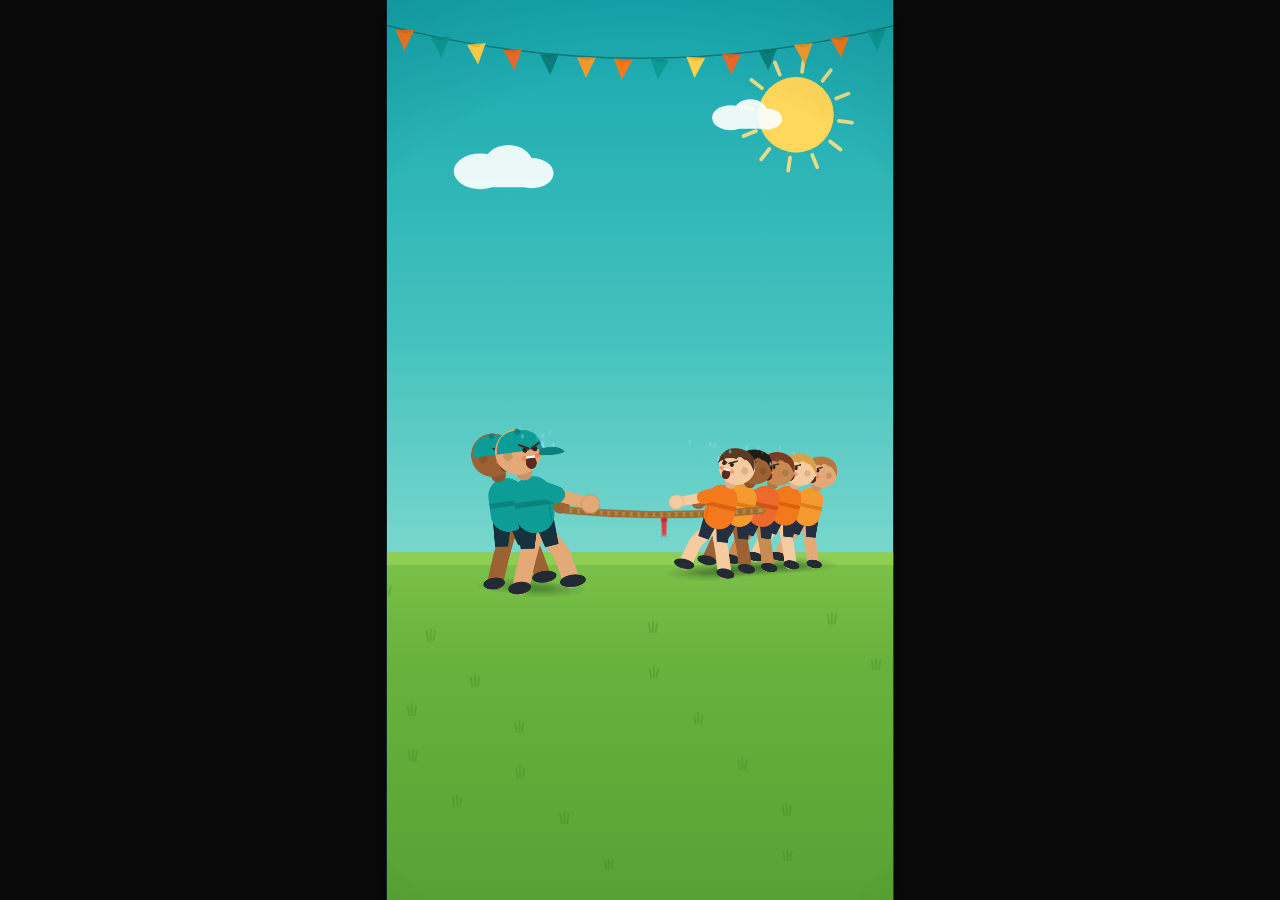
==== kh-summer-ol-intro.html @ aa165889 "animation intro" ====
<!DOCTYPE html>
<html>
<head>
  <meta charset="utf-8">
  <title>KH Summer OL — Intro (embed)</title>
  <style>
    * { margin: 0; padding: 0; box-sizing: border-box; }
    body { background: #faf9f5; display: flex; align-items: center; justify-content: center; min-height: 100vh; font-family: -apple-system, BlinkMacSystemFont, sans-serif; }
    #__bundler_loading { position: fixed; bottom: 20px; right: 20px; font: 13px/1.4 -apple-system, BlinkMacSystemFont, sans-serif; color: #666; background: #fff; padding: 8px 14px; border-radius: 8px; box-shadow: 0 1px 4px rgba(0,0,0,0.12); z-index: 10000; }
    #__bundler_thumbnail { position: fixed; inset: 0; width: 100%; height: 100%; display: flex; align-items: center; justify-content: center; background: #faf9f5; z-index: 9999; }
    #__bundler_thumbnail svg { width: 100%; height: 100%; object-fit: contain; }
    #__bundler_placeholder { color: #999; font-size: 14px; }
  </style>
  <noscript>
    <style>#__bundler_loading { display: none; }</style>
    <div style="position:fixed;bottom:12px;left:12px;font:13px/1.4 -apple-system,BlinkMacSystemFont,sans-serif;color:#999;background:rgba(255,255,255,0.9);padding:6px 12px;border-radius:6px;box-shadow:0 1px 4px rgba(0,0,0,0.08);z-index:10000;">
      This page requires JavaScript to display.
    </div>
  </noscript>
</head>
<body>
  <div id="__bundler_thumbnail">
<svg viewBox="0 0 100 100" xmlns="http://www.w3.org/2000/svg">
  <rect width="100" height="100" fill="#15A7AE"></rect>
  <line x1="30" y1="52" x2="70" y2="52" stroke="#C28A44" stroke-width="5" stroke-linecap="round"></line>
  <rect x="48" y="52" width="4" height="12" rx="1" fill="#E23B3B"></rect>
  <circle cx="34" cy="44" r="9" fill="#0E9C97"></circle>
  <circle cx="66" cy="44" r="8" fill="#F3791C"></circle>
  <text x="50" y="80" font-family="Arial, sans-serif" font-size="13" font-weight="700" fill="#FFD24A" text-anchor="middle">KH</text>
</svg>
</div>
  <div id="__bundler_loading">Unpacking...</div>

  <script>
    
document.addEventListener('DOMContentLoaded', async function() {
  const loading = document.getElementById('__bundler_loading');
  function setStatus(msg) { if (loading) loading.textContent = msg; }

  // Error sink persists across replaceWith since it's on window, not the DOM.
  window.addEventListener('error', function(e) {
    var p = document.body || document.documentElement;
    var d = document.getElementById('__bundler_err') || p.appendChild(document.createElement('div'));
    d.id = '__bundler_err';
    d.style.cssText = 'position:fixed;bottom:12px;left:12px;right:12px;font:12px/1.4 ui-monospace,monospace;background:#2a1215;color:#ff8a80;padding:10px 14px;border-radius:8px;border:1px solid #5c2b2e;z-index:99999;white-space:pre-wrap;max-height:40vh;overflow:auto';
    d.textContent = (d.textContent ? d.textContent + String.fromCharCode(10) : '') +
      '[bundle] ' + (e.message || e.type) +
      (e.filename ? ' (' + e.filename.slice(0, 60) + ':' + e.lineno + ')' : '');
  }, true);

  try {
    const manifestEl = document.querySelector('script[type="__bundler/manifest"]');
    const templateEl = document.querySelector('script[type="__bundler/template"]');
    if (!manifestEl || !templateEl) {
      setStatus('Error: missing bundle data');
      console.error('[bundler] Missing script tags — manifestEl:', !!manifestEl, 'templateEl:', !!templateEl);
      return;
    }

    const manifest = JSON.parse(manifestEl.textContent);
    let template = JSON.parse(templateEl.textContent);

    const uuids = Object.keys(manifest);
    setStatus('Unpacking ' + uuids.length + ' assets...');

    const blobUrls = {};
    await Promise.all(uuids.map(async (uuid) => {
      const entry = manifest[uuid];
      try {
        const binaryStr = atob(entry.data);
        const bytes = new Uint8Array(binaryStr.length);
        for (let i = 0; i < binaryStr.length; i++) bytes[i] = binaryStr.charCodeAt(i);

        let finalBytes = bytes;
        if (entry.compressed) {
          if (typeof DecompressionStream !== 'undefined') {
            const ds = new DecompressionStream('gzip');
            const writer = ds.writable.getWriter();
            const reader = ds.readable.getReader();
            writer.write(bytes);
            writer.close();
            const chunks = [];
            let totalLen = 0;
            while (true) {
              const { done, value } = await reader.read();
              if (done) break;
              chunks.push(value);
              totalLen += value.length;
            }
            finalBytes = new Uint8Array(totalLen);
            let offset = 0;
            for (const chunk of chunks) { finalBytes.set(chunk, offset); offset += chunk.length; }
          } else {
            console.warn('DecompressionStream not available, asset ' + uuid + ' may not render');
          }
        }

        blobUrls[uuid] = URL.createObjectURL(new Blob([finalBytes], { type: entry.mime }));
      } catch (err) {
        console.error('Failed to decode asset ' + uuid + ':', err);
        blobUrls[uuid] = URL.createObjectURL(new Blob([], { type: entry.mime }));
      }
    }));

    const extResEl = document.querySelector('script[type="__bundler/ext_resources"]');
    const extResources = extResEl ? JSON.parse(extResEl.textContent) : [];
    const resourceMap = {};
    for (const entry of extResources) {
      if (blobUrls[entry.uuid]) resourceMap[entry.id] = blobUrls[entry.uuid];
    }

    setStatus('Rendering...');
    for (const uuid of uuids) template = template.split(uuid).join(blobUrls[uuid]);

    // Strip integrity + crossorigin — blob URLs from a file:// document inherit
    // a null origin, so crossorigin forces a CORS fetch that SRI then rejects.
    // The manifest bytes are ours; SRI protects against CDN compromise, not this.
    template = template.replace(/\s+integrity="[^"]*"/gi, '').replace(/\s+crossorigin="[^"]*"/gi, '');

    const resourceScript = '<script>window.__resources = ' +
      JSON.stringify(resourceMap).split('</' + 'script>').join('<\\/' + 'script>') +
      ';</' + 'script>';
    // Inject after <head> so the DOCTYPE stays first; prepending the script
    // would push the parser into quirks mode. DOMParser always emits a <head>
    // (synthesizing one if the source HTML omitted it) but may carry
    // attributes through, so match the full opening tag. slice() rather than
    // replace() keeps us clear of $-pattern substitution in resourceScript.
    const headOpen = template.match(/<head[^>]*>/i);
    if (headOpen) {
      const i = headOpen.index + headOpen[0].length;
      template = template.slice(0, i) + resourceScript + template.slice(i);
    }

    // Parse the template and swap the root element. Scripts inserted via
    // DOMParser/replaceWith are inert per spec — re-create each with
    // createElement so they execute, awaiting onload for src scripts to
    // preserve ordering (React before ReactDOM before Babel before text/babel).
    const doc = new DOMParser().parseFromString(template, 'text/html');
    document.documentElement.replaceWith(doc.documentElement);
    const dead = Array.from(document.scripts);
    for (const old of dead) {
      const s = document.createElement('script');
      for (const a of old.attributes) s.setAttribute(a.name, a.value);
      s.textContent = old.textContent;
      // text/babel scripts with a src: fetch and inline. transformScriptTags
      // does XHR against the src, but blob:null/ from a file:// origin is
      // silently dropped. Inlining makes it a plain inline babel script,
      // which transformScriptTags handles unconditionally.
      if ((s.type === 'text/babel' || s.type === 'text/jsx') && s.src) {
        const r = await fetch(s.src);
        s.textContent = await r.text();
        s.removeAttribute('src');
      }
      const p = s.src ? new Promise(function(r) { s.onload = s.onerror = r; }) : null;
      old.replaceWith(s);
      if (p) await p;
    }
    // Babel standalone auto-transforms type=text/babel on DOMContentLoaded,
    // which fired before we swapped the document. Trigger manually if present.
    if (window.Babel && typeof window.Babel.transformScriptTags === 'function') {
      window.Babel.transformScriptTags();
    }
  } catch (err) {
    setStatus('Error unpacking: ' + err.message);
    console.error('Bundle unpack error:', err);
  }
});

  </script>

  <script type="__bundler/manifest">
{"232b02ea-b959-4d7f-add5-c71897285194":{"mime":"text/javascript","compressed":true,"data":"H4sIAAAAAAAAE+y9eXvbRpYv/L8/RcW3Y5I2BcXO9CxSKxlFlrs18XYlOZm+bl+pSBRJRCDARoGS2Ym/+33OUisKlOw4PT3vO36e7ohAodZTp06d5Xd2Hz68Jx6Kfy+Lqaq0EqdKTlt40sAfWa6uVVmvlqpqs5/[base64]/gLfR5VlQqH4hvTV1D/n4k9lydVIyqNL3ASulFJpe5+JZ/DN8OuIrBO6+HUBv3WxwI/uOXX4RW5cwW4wIZLqI4ED9/GI32730YwoSMhTcBtpM/i8FaK6Hbppi2g/1794S4lg1RwQ+q0VD6QAwe/2v2dfaY3u/[base64]/er0/PB5/2cwx7KMv3p2evjH7c3NGjlPtXd2fnpydH7x4tXT4/6PaSkvlnWuOv09ffXs5Pnx6ZYeNzUsVpP48oeTp7d8eQ0rGn959Orl+fF/bhnstK5a9b4z1mevTn88PH16cXr8bMtE1c2NbPKLRs06c/Xm7DWwii0TtdYrYDK9Xz4/OdvSb/P5RVnoTu9fHL941f/pUi3r+Ivnh//nz/1flPJvm/iLV8+enR2dHh+/7P+sns30tFGqct++OPzzd8cXJ+fHp4fnr04vzv784rtXz93HRasa2daNKf7s8M1/JkoP/v3fTckBFLWcZa7aE37xrBou5Wai8PekVMRlhShmInyBfLFal8jPDJsNCnzh8WJTjRCNatdNhV/u46MP9/A/0G/3fVs34qBn2A8ehA29TRZ7B/0Ky6Wm5d3+PTu+ziiwFwH774wjKBwMKBooPt2Fc1uIh+J7pVZatI2cXtHZp8R03TSqgkNRr2Q7Xagmw7K7Pnc/okJPbRk4L7A5rhoq//eialVTydI+gJGJn6mGermqK1W1H/jtLv6XW9/D/kJ39+/a3wl0ZKDhdJgV83UjkaT0eroQUotFfSPKupoLWYn1Kpetogr1ol6XuaD9mItZ3cASFK2olMrhEOof/HfQ4BG2ZkffNrLSBbQcjSD++HDa/u+1Wiv7ZTDwMU3lrnjDJ1KjVk2dr6dKTNRCXhd1A8O/xDGr/A0OSF+CUFOquZxuQNJQGVGUxo4W1fw5vtoTM1lqRU3kRX4GNaxLRW+pKi7zUfNf31SGVKjsefwSRDb8wiy9uFnUZgXqm0rIauNeQlnZCtnwSnFV5UZMFBz4IAW0zXraqrx/jV5hu78pbdomn6rJes7tPmvkEtf2g+GF/PHx+7aRZ62cXpkiZmNaLqhVXGqo4U+z583O760RSxsewDuePkr3M+u2KA5cf8LWXft36wH1ASYL6BlLiWK5IpmI9mhRAW9WuZhsAopqFIj1QFT3tvV+rsxqU+1mSm/5Bgsf5rmq8vUyGK8bKiyc5koHAxzBYZ4DD1EwZtHWKzHDMd8s4FIBL2hkQOtEp9eyLGBP5fe4UmDx6ZkbeXNLzT466JlkO7nQp6cKdn2rSGZWbkLNDO7olZoWs2IaTf29e95A4ZU4uOMs7/ujgS+TfYcXwxGcgIOBI4fw5PKp1R1Qu2Lnc/4zG1VVcAKfTeuVOnx9AqsOfA4X9vj9SjUFTk0pjhoF83l8DUv5J1nlpRKHr0+yoJojOV0ovh7YqoIS5/Y4OG/kFKjBb/FlLa4q4HuT9VyPxWRtTp2VamZ1s5QVXEGVbotqHg6AePWfCqDecBD4Wot1pVv460Je10UOd+dnsizhFiRmSrbrBi/Az4qJami2dbuezTJxUrVAMnjmUFNED2JaN0os1XKiGryaLeG3krooNyIHYhGazhHoK9ZYaL1WGpp5evyDmKyLMtdZOAykstTMnOMBc7Mopgvq5FCPTAOKqVrc1M1VFnDgM7zwnTBn15bvp0WWvZ7n48433km/1/ei+xWePXvdR/bk8DoX9TzrPVDSL/ZvqakrdKQe+7tvshFTWZpruNKw+O2izjW8keI7OVGlWJXreVFl+AV9dlKJ16evnoohyFGVWMnplZwrLW6KdlGvWyGnU6WxUiIrcwrrEV/x24XawJkvSjVrQXCzD4pKt0rmuOKWV9/IphriXmnj49GxIxDqhkAkFyVuF9nM17BndVaqat4uxvAEqAXUD4dNIzdDLPmNeCy+pY92xGOxJ74ajcXFldqIA/F4n/76A76nH48e+UxQYK1vsdSOePzObxifvtu3ZS1PFGLVFFX7o2yqopoPBzC+wVjQCKmfo+hcvUf/s1OimqZuPm5Ontx9Up54s/IkmpYnbl6e8MQ84Z+9U/MkPTdP7jI5ONK7zI4/PUEVJSgoowqMrMiaqelCVnNUMIEyqqznxXQsNvVaLFGHeSOrFsgZVFHmO7pfoIBal+rHol3gkflUXWc3NzfZTxro+kaVZRYszlZB8iO4xL5XnxFe7igGDUfBuU5f4/15MAqJZylbOOAHX+qBWymmGPgPaGamsh2+xTrejQJ5RemyqNqdvNBwCuxU6j2o1ypFauMdwxR2tZypHVBJVfOdaa2aaSyyQEswv8+oQ9z0Uq48bWXRqqXfeRY7zrBaems7N8LT50g2arYu98TpS+/WkSu4IWpRV0QKq0bNivemN2FPsnWlF8WsHQ6Y0vbEQDzieaNGflTI/CropCyh/roatAL1qatGyRx5aCZXq3IzYg013n2mEsoULTcMvLpR8kqLk+N/2xOLtl3pvd3dedEu1pNsWi93Z6xi38XZ3aVzeffx1//8+CtXx12XpKp36CYK/d4p6/mchRP494wnHfR5bQ0XKup/BkfJkPfDW9x078Zmf4yjuRtFNxdY57zIYSLPWtkquqE+q5s31bJeV63K7XWNL1zxAfGyrlfD1XpSFtMTkIuqqRrj6aaal57U7e/DC3u7RAVQ+HHmvfQ3m726vqQ9G1Ty4IEY+g8y0K+UcoNlf/klKJxV2C0Qm+mcLqV2+wyauiGy+h7PorDdR+J+dl888gYY7Ok7TuVb18K77u7pyPJ06Nw/[base64]/QSfwVBz+hLAuEZdgn1JFRMeUqTo4WaXmlxs1AtqPzqBtcSuSEOUxetr90ptF1jq2VZyUYujZoF5vhDtLlQbVSYHzfKnrBwEXL1MBf/eVLXpZLVB3HerBUQOLc4ptuEqKGnN4VWXheausXrsX0yK5wiaJeVZi+onj1PLxB2tKOCtfc/IT6M78Vz96xupkq7lcjYosnarwp5uyiq6/pK5TDFFVB/ofmKCARoqpqqppVF1W5oS90olI8fPqzq9uFDoEkpnr56QbpISQyZPzU1/BnkF7mxc4s7FtcRGwbxBpql+nW9BLpXK7C4gSKhZdWf7Y9Z8YHmfbGQmgQnUOqsW3GpUdCADXgjiQPgHsnjjuGc3BRliWVoNsQlTZLdFESll5ZFYHkqa+q5tH36sShL/gCty+7N04IVp5dxLz6WSmmaaCUbRdfTDsl/awjpA44d7+JHOAlCzlrVhBuHiKS7cb4lceiDx2MEnBZWGytLuII7qmUWRd03OoykCpQoX1XIIpBcrTK4ZwuM7UhS56noP3wHM1f9YNS7Z07VqpS4a8rSDBAJLBOH5Y3caBSXkG7rxicyUFCskRKpuE/3vE4taHjCs0FqUSzhu0mpuoSpGkWnl5ivZSOrVvHCB3UgLcJGXi5VDg4M5cas5VjwFUE85HswLFTYAyIEXkMcGF27cbcyn4FZqMscFIvrTj9/E9Il49kHpNBStQpnWbxU79tofv970jqTGY5qK7H7w/902m+85rYQ/5kCPxih1xOt2oj6kU3imaHeF7rV9lpwAXeUoprTChXaVGaGz5+yvR3qX6oGr7cgMbRqvgnENHktixK1gG2NR4CpjwWjAlQ7qKUryPC2BprOxPmrp6/2QKNaayWCLoHYZS865hLzUOTrhiheYYf+vmS9kk1byNKjan7Cp1lbw47GfuUkCf5dqP7lb0DqZ8wit5G5Px2fTuWGGQ/8+5w1mLF0fiBe4Rpk9Nu+VstVu6FX7k5HbfIHs0apv6mhV3C0H4vE36GzEAryC1WuQHMNwjDMG04+kT1S5cy/qfjisZ0mK30MgfY1Xl/B9WTMC9mYSUF+jmXg4gj/3XfP+SO8tOFfqAs4CZpH6YmIQDRqpscoBcO5wrMmRV7MZooMqzRJJfQgu+cagg/FgT+RTutQwPIWf1N8oZnJddmaUaBMhY5xSpairhQ4ZejYRGc0XZ6FzrZsKjqwVf7yS/KGYdXNdmo9vUGhQ0ustaXa1d3GH2PpwMoD9CmX+khpwJm1P5ck8LnlgNt7aHX6vkQOHW3WldCbarpo6qpe63Iz5g6yBh7aVWANW6OyaqIE+x6Itp7jdTATOKFTWZnjBS479YoUXFSbZYt0ceEZUu/VdN2aW49hd9BL00lUDEyp7Xv2zgFnce4PnFwJPSZpT7rcr21sLw0TxfcQYe45q7oA9lxRhdCX2RrNZUM4D4MZGmXipFOPVRSsV3hmWppz29tqulHBCt0JOcoIDmmwuODCapzRiXJ7nuqbNfWSNtxDe/qjTsSOHpbMGyCSVKOmqrhWr5E9wVafqFndBL4w0TVrjLcmJEH0zgx6DK8MS7O3NtDtTJQhH+BY7FUJnfVWKzyGf3GH523nce0NsuWNxP+Ml0x1l1Pc+Bm40/wjznJt6NI/x31dQqxpgAMlzesslftOCOlT2HeDYzexYLa+SPsdd8sEjsTRa/SfcGd8u2jqG1z8Y9Ty2aN9mGXZaE+08ooUG3wW1TOenGvZFGSObmujfwJlFGnYnIoWBUhiatvryZww0TlvskjCYbflPmEmkk/Co+Uz6Wo+WVPD3fh8Wppfr6PxtYy/Uj/zSdqZhx+5PZncWDMJJ8WdNmjPDvXUFcEmjbdliiA9TQrTpEeFHT1ISIhP1apRoPfOQcTX5mCAv62zOt4AQdeOkm4xNQ4b8EsRk9dFNeWpB1ESqZjc2eFWx00ArSxB1hw0Cld3XrNf/bK+preivoYwC2LlVB/4GTaVmFhRG3xIWAV/o5yKfa7aFkM0YBtI2OjoZjnQLAI5Jz4n6qPlx84ADvrAciVPQ/t2YH8Mxp4JYCmvlNBweMPmATUxnMogME6bAuUSjUTHF1TRqL+ulUZpl40AAZmSch7qWjUoCoE/DASNlGB+ywbvxlYf7OsT3oYX/jHYdCjigs5rDGYBBgmWPyvv0BjEUCtFfbmzYe/rJ1//8ygbvCNGuX/Pm0pYC0NSRV2xbTKgaBIzyXRRVLPaHQN88aJaXrNhZJjYLWPhV+JMR3PV7iW97MxFcjj4UuOZAtvWLTw6kpSyqMR/yGt5hmsXEnkmvtQD6u/br97xH4/fOWuLcFp6G3bjOxjwf0f7waRZH4lZhXfxoorI0Q0BLWvBu2wh9aubyk4U1THyR923IFx2HLX2lh6/u9XFwa7J0/VyuYGJDq9Z+NitlzhI8byADx3V1bWqClVNA+9dEKLM/VEvZFnWN0L9dS3Lot2IKRiLcA710Ru7ub1uvl436r//[base64]//[base64]/WzzD9oUdSUZZH7Mx2DvSRXom22XiiAjg/0LDMp/yVk2K6XgjQ+Slo6cRQJTzgnDNJvyjR267zkjyZ4U2U3MbXK4HKx8lGzGqQBwoKuXJbAi+x6BQ4xqIDuM3KdqBNfQu5WqkK5HqoVq/BxUflvl6g4RhhWlrnTDyUoBAG4WAsrtTGBlHBFVu2bVNM1qAEODo7s449Y08kGAvVTrMRcjK8YFOtbVPgRcvUho6IYLtCt0/zPe18n6OOw3HfoCYV2EHGNZkKgc8taw0+9ssl71DtaUhJt4fMz1UHeoRLovhLa/ayc+gzY5423q2X8Xa9zMR34Jhdbcz8YssgLUlTHXGmV7NLNLO7jfa6KZZ4NLy7NPpp/[base64]/iyQ43QS9wBoJWjLhRMukU1H7NcD6OYwCqTHxierXM0caJTp6lVfIc9jqnXbYYx1NQoo1ubKFABURV4JF+Ket2u1q2pzxh2b8jTDY+EIRHk2B1Fr+HQfooqP9rTbPwgnYmzX/E64H5ZGE0a1gk9hNJ7yEmEbBvDPopqtW55YojXQBOWG1a8l6VWemx843BAPBLaEW4InmGAwC/cJp4q3daNHxJ5g5MFn7nJNAwzXslf5WXtnROOp+3HsQZIC9+rzbYjwr8i9519/ulErqSDc9omZLyBGIqCFLIVnAh107IQIr7UGepHSDVJy7Jc6xZNH7i78sQWMv9Zmw0E8wqum5F45KsQzLHZexQTfYJIOmxrNDmzzVzTlmqbeg1q7EVdtxTBukQ70OiWQ3iu2h8bWGRUqQzrdauac7xnFVVl/rzBEoF5njynnZfxgbCf+t7HXuS597Tj3hh84d13UEHCXeVmbLdiJ2f3wspgLH0Z6cWviAIPxLf+2MC9eQgOw0HJR+L+6L7Y8wvuG9kNQpZBUgPbHcn8RP+NghAFwKvYhdhG3033WVMvKTYuXocj0i/gOuCtNrx0tYkxD/ibge3Ry7pV5qCE3Wj6YcKlDDOcq0o1yLMh1oA0r3BM9XZ3OPKipDo9j76AZQjGYGxK4iC2AO3uij/hkVLX7VigqqUCrWXdiJ9gqxUVBrnS8EOq6eAr+OyArwP4GWCu4IWgWkOQ4SDBEk7JeJkTH1DvV+SSwOdmsWWYI/YON07ScPSXG+dMzmcn48vMOJQXFarW5uT2Z2yB40nbis+QoozW3widiUo2QEwsXX3wtb4pUPD3F1jgqZQCktmLmdzgmUGRsQzQ+9aDrul++Zpwa5Lf+RAyiS8Nfkzq2xi+pvv5GWLXvADommQFPqZL4msD6LL1W4vq0l/Bc0B04Uq2LWUHkcRfsux3v6MP/G3gdcgHxnFdMWEoRhvqqCLoasTHjNsBbJDsqK40iNID7+ALV9BB+cQNGxSfO7dsPsgugj68NmhA6T7E4D57yXb8E5OUkjiv5LE0FoNnhP5zSuA/qXYsDE88TjxF+ahL7WsPfoD+wfq7j77o8Neg77agP38f7vVMZh9Tz2jjw/nzAgCD0kO0uEH+EMNewYABQChQzEary8svN2Utc3EQls8u+EX3C3BF6xaHp8H0xcqQu80CVDPkpkejsHGrF3kfL0Li4HJrkFyPW7S2M1mWIBSu54vUMZJC52HVmWc9co6SziYdlnBQJMdnx6c/HD+Frfr6zCq3r9RmDzU+Y2525v+8uAAkuOgJQuDRM2OYxpBSgJKQJTT8vdqwyepsgXc5792pmoXvOOLpcFKvWX4+VTPteXamC1jHv1AmXkj9A8gcoNYnxJ/UfSOcIxuGCOH64Ic9GwQ3Dxgd26ntfM9V69XwVJHpuG6iaqCcR7PQNtf04AHXaVwaeVZCwksp7zzDZIJiqH2wSCFDCcya6an6Xm0+daqu1OZzTBVW8182VXCJvGWq6MX3agOj4Nb/iF0y9snEDcnEYyLhHhqHTgrNTJm7fw7G/kX/fgrH3V/ON5WZfywyf6n3xOWV2lxaj37UWWTivNmwdwdDMhg/nUZpMOeiuFxU4tLO1iXj2dCkQtwma35BN+ZVhG64cM5hFXQhh2sXe6xPF0WZO5UGxdLzhQcUWtAR1OM6ayxWRN0eGmMS3uF+0lndzHfLorra5enZwXUaDcKV6qUTnrPk8kVUGIRfpp0hmEaQzp3nA/o9JFswDiMWsmxSOoZr/BFSFHqqZr+eQk/V7KMpNOLqvRQalbuNQhs1+x8K/UgKPVWzT6dQOLRupdBTNfsECoV6Tmb2AD+SVVW336nDdVujGwmo7racQ3xP8o43/+ILZ0QHUCczjrwPHpjvSKDZWpp87V+CHgNOheDD+KiLI/t7hc7+1tgHItxZaZHnbdDcu3CT8bZx4vj9L/V9vPPJomLatiYtfMm6jzPSm5JHjvODsQ7sjQI/v5y8UtnpfSl/[base64]/VWbdgRGQy7h/op5cGDWGmBWqzIWcA5G220CSsVlXeTFDz2ZgznOCh6CRMuxayjf44Qe8oHYeIu/rPL1Sm/[base64]/L07riRQTeO3pVgk0QrQFX8dQ3srMgBQWi2IZ4pO/uDKzLbcC+BWT52jX3HRnU/vBdpaqJwrWsSkFRQN9S8h/9vakJdw5UTb1HZ0DhhAke+xzFErvVTNa2bPLKJNkqvAO4dDNkzw/xtUJzyuAAoLWqC3LP7s+O/x+4WjMkJizUryc/JAT1hpGBxrXDjrCiEgS2ixhVRvSeCEODGT2GkcOi4LYi7j2JUcUA3i9r6LWbR6nJ8F+/C3Pil/ajk1Qu5EjXFMxsUPOM/hie1q4l8RyDEEEzcXuIFoarroqkrwnbjD8y8XVC/UcXCxn90mmcvhmoe0LhmZzryCSVcSnDphChv8qeFj12f2sRMV3W1o9BZA30ThsQJjavUmN0OSNp2NRXVtFznCiIQm40/ImgUQhdb9tsfMR8k3EzCZoVjyatqXtVwFBZtZs7stKgcztEYLwoE5DrwvdpDydiDVsZ5tiPtvLppitZJ0+45Xkcc/rJwsGR4vgCTZbYI5ADQmrjsbsfebVhjMUBJ9zOPJXrBg4GGwrGc39SGCDULMpSp46b2zkE+LZ1viMn8oDzaQIfzJEly5KJqyNZ/o8QC3DALPmB5QMTo7zxnOPd/n1nDpty8+SheQRS8f0GIwuOZhums2d9eKm3nZB0al+mGKDFSLskRWNQTSM3hyB6u8+JaVc5K/DBwD/bF8LyeanqwI1dFtmiX5f8iKvHOniicIBCM+Ag2mke80jeq8o9bmBM0s9DZo1UDtx/0ccWthd7wU4vbbD5xCml6RnCgzlrAvuWdZ7h7Ow9pJweI1QgPTajynVBMVtTGmu/QuXMmDryriXczieNt7npLT91REh3y9Mt+h/xWe/yFnII2aMv+SXOMfkiuaAeDjmc41AAc+Apf8S1litgLC5ma7Gq4t/zktkqwGBPSkv3FPRkKyInEVfREgu1BpEQCgRkAxhsZsgRuGGpJxB009ebrEag+vghtQXFEki0bKhiwZ2/Ny3d2Otyj3jsrgmfyVjNizZLc/8B9FwIBOfbdRJUDPgzeFkCCn6kGoPXqyjnbAteo1A34apRlTeFg/tQZaHhU0nDLzxG/NgFpK3bEE3+TReUPDsRjNxXYSmbKwCzwn+xmIRTAyyXq+cavxfYLgzFMyEf0iWPtNuKsEAfiq31RiD9Ew9oXRYil62p/W4Q4uoV4JByOrt0mITH1HiTxIeHa2cYP0rNG8S2ORk6Vrstrhz1CN/PQV8JEr2dc6LV/XbIBjfaNNcV7z/Z7N1a6Tmq8Q//+5r9tq/gV32HDdF2igNX98gtw8VgHGXry9bseiW9vdzYavKkwVH0g9tiYH0wBMOJgoB9nF0vycKg3GpX4SGvG3ax9vuBxy028V1trbuddh9eyrtRhlTNkGBx5dZkfG/mwUjffu7mDVavUjdMQBF1z32XUS/p4LLwX2Gfv9wX1P3hitAreM9YweI98AdC4HNiedYCTjkrk1VtFOg514l/SaJ4BbgEOP4BR+RQhD1reIuPBazOBVirvk/KA5KxSxcsS5T9L7OwY7+I+K978tgn5AlQJht9ap2MZ6mIJBQHU3GA7Ujmi3ZoeIFZvGD7YEU1fNcUcIAv43IPTclqvipRcylGZP38Yi0jyv7uMS7KW+dzKWU6sVY42KaULiFmEh831I9wAwROZtD/2ZeZaYnlN+bRNNZLUlajTXwOMaajYk5PAXVrZzBWjVNngFaccNEIHOK7ynGqvqXoiJ+QUSu4IrDekVEte0ADc1022o64kr8KNSUuI02A0oHZQY+g/GCRhYiEA5Fo1Deb0cPXWnMBIBXv781wVYKpBIQpKL9DZl+yPPHMK6JVsPP1a6nZh3piO9vLUjiDyj3B36BXZeS0UwWuYlzpAn0/KGh7TyYwc4//ukWdELM30ftOZx3+Ma4OjxT7ZiVOWukF+0S9ZiX4x0S/08QKYldx/vqWi/kuP7wn4Pxeg/34XoNvvKP3ypAoktjtZeDrS1Q+qKWZkWrFQBs6yGRg2P0p2KjRqqH3pyeElGXMmaxxuAVG/pGKXvf3yUJRCCa0gfm6FXIpl70bJgAGS4RciyDJ+bLyk3SPrE4+fdA1Zgf/s2fHrQ8yvCcw/Gxjn1bM33wVv9gaBMvNYT+WKJF8IJcLDQ9cM7gUeBCYEBy1tOP8FYUfdS9iQ0bjMoonCmi1KnJl5UxDNalQEPkrBpdBr/26GRkN8eqrm6r04ELtvD/be7c73o9fN87q+Wq88y+LgYLAnBgdfDYzWebCHD54MaAfENeR06ooD7B2bqoZe42MfQwh8qzshKkFX3mIZ3psfwovJ4HdwWAftdvYQAQyfg42HskQaFBBy3kIDNTqeSM7dALwXcr2Ihbx2xmln/Wc/iDgzgu/K8ULiwRykeYO4ZA5XABnmOFyNv+w+gsXoruKb8LMhxT6Em0S9b+1E9zczFoPfPdgddLnMHzF4DP1DkIpbBlgGcGcyGqNm0l5F2AFOAgZVj1eFKXpo/6KwWrTOsAcSIEqjL48jY1sFmds/gGCt3osT/H+DNk2oI7PgcwukwCPv2TzekvkBb8yCYHrtVQxb9rALntaEmwd8BeVLmCOKRy44/YQD3ZuURZWXm8CfQlWAL+YOazL+EsL1pKynV2JVY5IfMFGRT9XxGWG5BdouSB3v3Up9fmie+wzRu551JX/KZVgW06I19B1m7UwL0l6do86ZGezhIUrT3fIo/gDgjGkavV6aJQp/nNuT1p49LbVq7wVnLb61CB7Dr/854V+4lKuTqq1DOWJMe31s2MZrTM40xqvuWf1MNl0ITQ9RxPgcWgEn1ETiilhBdWC0afScz85BMP+HLl+BnAB6Hoh4KwhGpvhFjUtmrlWeKJJMR03QiUcG59CyoI4gZ7Uc3jUw/tZLIRMKwumIQQ4XMv6Xe9FjDtb0w4e2tEj/MF1VHI9kKN6vyfTIDC8ZFCfCiCZfINjrK5SMX7xj7+2W6ESDhp+GIvAFnUuxEG3SjUOk2pEpwRUM6ZuRwTJDsEQUGRGBBt6NGbcaLwlwnEmGVUT4AgqGJodOPgsdhRpXFawVzeq6RaUKUS2tq/A2hZgD2sOef//FVxTnYPcZbQpQQjs561HEji+481+NxJ77Mswoy6hW3tR04k94qx+5XgwGkSLb9rDDJOFft4L06WxqwejE3UFSzRBwJa/XMWMyjY3FYODLTNNkkMvUa8tLoWdvXj7lJIZIMxkI5H0TGof9saPUZTG7JLxYPIPIWYcwWTR6/XLQG5ybBoJdzlRclYGVEMdnzwFfu1mDr4+u0WcI9KbW/5dj6ICGwensJour8qCY4C9wDaobzukFEsyVZkdJikMWea00nMYo90nvQHRT5M0JnqiQqu0L3rGYmc2+gTM4Kj2KmVHvARt/eKfoQhFzh64BIqA2A3gwqRmHnF8TrBHAxV+pjeZtvmFfmzGF8UtfuUKa02vVaHVYllapYVBn8xrv6gZbCLGEqUh3g9FhLB6J4WdfwF+3dOLbO3bIKgGNm7JG8YY1PJLZZTh7vxp+xZ/DmCWhBNYZDrInsYfZOh9Z9pzWiyJbylZrvQh4Qp/k97gjlWD17p5YcVC359yynrSNUkeImovaHNCO4S//XJnV6yo3EqGFZKdvPQW7qZ+J6ZYjxztXxKPg1u+JTeaQsXYjt5W36aFYmZZWRHlH/NvCUxqa7iN8ZzCS+HTkw7Hwli2YyUcHCRG4V/7ltjzxN/LyCoVAHHJLCFnPKop0ObG/3UwFhzWLz/[base64]/Uwbg+G+Jb1tFTfO2C/Ax+XF8WMn4Hw2Y8IHrgeZj/VRTUENHQ8tj7AsRU2M0JUJ84Oy4GcS8V6F4LxQNTVslQkQ3uHypiUtGazcahovLVS3iM+tXiguawMw71m9zlpHhtUH3HoG8Z4zgq641+GloYgkcHHKPbxp6llKVdeNQFK2lKuTAZmuxtI4RUlqYHTTckpJ6koleSZS2ZaePjBjdhybJgjo/JTceSOYfzDh9CBdvQB7zmETChXLhCwo2A0yDWMEYP99AYV6/+MTYNxnLk7Jo9c3aCjODZZzzhqWDtUXV+hZMbl6ZPgtUvJ43mUeMqW6MJlLm2hncyJMBy4fCDevnNS0tSKR/ioR7tFn9KlMbo4otgW9wHeWxMvAaozRWB7lkVGqndqpusPRIkP0nqBW3YB1fCbbAUcyq8kWUNLRjd9nhxkMiMcNt+hnMD5K1jXHiKLg++rR4/2STcNtx7jgFVtMAQytWhVl0+RyKYIZHM9X/wX8ywIvzDsJsG3ZnVzLKcL2Ob/aHzL9azDrPjdUYJnha8SLMcUSFCEa3Ec1WNI5O6k5FWWQar0DSegsSbyUT+lkeLlQ6cTHebwrATTGaZ6N7NsQjTvSGOom6DKbCd8251cwQcN59Br1A5JzuHm/JUk2tZWQRrv85gbR4a625YjzaC92/MHhOmiMyGY2VNOiYVZ6IpGG9kMrWxpwQe1PNfOwYCUwybBm0kaC8ZQWxXFW5rKPstkQiPRZjcX+xD/nnSGhXbTJTXAz+mkVRcyUd5jay26UgJ1wIVQGuDPsU1fyTFgtgGOxPZTA5pgeDnR6AUpJCAls9dbW0zXJd55ADQe7Had4yDiNzZJcsB0/HWydcWHj38HpCOIlhtVdrBgl36JS8vAzPpRdVH1ERVDPdijDh3jlTdSEydUIp00cKSlsxdqTkfMoJwoo6O5y61i4BfLnDvK6JYQoULrH0V5MTMasrfXDxEkPXkHnAGwau4cdI3qchIkphSXU1nCWrfqiLKhfVe0+tJU5VArUAGBw0LvTWL0ZNJda/WtJ9AZ+EUzc3H0tQ/e6MU/H8IdDIJVZYMqMchYyZgdy3XZFqsSjy6zk0zuVYq8Bc+wed0Uf/Pib9G0bYsB5101xRKR1oGwgDHgU40TJRsybXvr6KqiGH72sr2pk/2AHJqAfb3HC/0So6jBNREbtVyeanwmJ4DXPrSNj/b5O4DrDz7i54en535xL4z6zDz0OkORze1CFW5JOKEmbEUF27ZVhEth46IveFA/[base64]/82MBH5CvZ+a0l53t3701MXCvKrMx5E7gO+E4KicziY6HVdN/R6EA8rDW4f+8IYKWYKb1Y2rDz4AyFRKqSjbYlJAoi/[base64]/pATx1o2/WaI63ft7co1B1SZPB9oFAfez90uAwXffOa4EgXycrvJZqJTqOPIINoOEFFdx6T/1HfuIJCMLjelm4d4JPPNsInnzTEJ3ca45N4kE9uH2Vw3v6KMXr13HmE3je94/PKwOj6mkmNzYkAn4FJpY/SO7Gq3lP4UxmW+ePvxLC85j6JYZnvb10wL57219BiJxlIp6EOKSZzi/QSRFLW6bPDnvFBfOm1cSkwE2o4PSinVLVQsxmcw7hm9//s4D21QrSnvGD3j9qoR0yK+3Zh6wzjsQdf6kF2P45X3kq4feJcbMmNfYPivxhS51aRZVlQuigvys0kvoIxs5uNS6AoQhQcmxYhntMDEVJfFNUes9FTvrEE3q79xZ6kvGJDagwCP95UAPxeyLL4mwKz8s5j46v/mtM8s06eENwwwgzKPXbPfiIVxgEHS1kSBpz6E1t5Y8HlPT0KPwLQKNmuNZpKgx5FkVFkh7dfOfuLKdEuVIUOcQdYeMjwSRAtVrB2kmPE3rfkqBfDiy2L+YJTsglVIMSdW/aBtmSBYjj4eCJsLsA93ij2Ly08TQBm0QXutw4mGqPZQLMACI/Um7ZYAoaakYltzIWkjH+uSkpgZZzSaFLqBlPSsV4Pw3MZldaVMd11w3R1qgqTEc6K95zgiStvYMXXNgmZdDfy6QaywVgkKDPxGfwx9IJbMP/oqyCuadvqG6r75RfxEcRhFvAO6yycddHQciLhgnnrGrfEny5mjZX+gBPuD76qG8/Vf7BJsZs5OSn0NpgUepQuZicFR5qYjdAx6qPGRsnjwEsddt4AYlC6+wzRNCt+fyMLQrXkG7QhWb9KUljCmkIy3paxq03Ge1b/o1sF7Fb7JaIKWH7ZmTp+5c0br2iiiJ0z072k+0XfdBkiDfmmT5Mp/slFQ0IMP+qPPWbpELj9HkTSsEKbmAcMBdP95ptKLospGDRQ8qubdjhCQyW7exkcXFaD53viS/2X6i/Vn+t1g6mUjdBR1vUVZqTaE3+pBH4MWJwQJQEsrFiS8g+goyhT93SKEVyUGUw2hikuYWVzBROvqikiAbpBDTABrngR5HGBIQ6HI3HwjRnGfRjGINv1yg1GI+g2uuEYMTbswhq1luVGTBrE6zP6a0p3XDftt4NxsGTbEIQi7PnhgHWBAyDWoJL/WbXtq3b/7pNuTJlecYM5kIwVImkiKbZ00xdif+HADtD3bLIgT2P5I5pSWHVMmnm0ghhVPi+lVWQTn9gLeapV5lLhPZQVqGtOsQp9Oqfgrz4Nsc2NZCvkPu+ZztsX0PpeLB6aJgNhmJj8qqnzNU4OZwi9QZJCJ3y+gvDNI0SM7YJOeNy6qVcwIh1dBm5TPZqZ8FWPfhvhLbGbB8C/8d3tDpkagbjl8lipm6c9uBnCv9CDRRLpjQB6Ttru9R12JOLkiEu/J5fwgu/wUIOHQUx7ORPHJD2TL8OGNq9LyOrKk7uh5vtTPnag9cZSzdk/[base64]/OhisulWtaXRAl2oV0uBkjA4MYAZZFaR+QnjV/hQ68QvvedpUM/d/[base64]/k4IfY7n5CvOtWOPmsHU64oAJboEV33ZSbj0nTf7RsJfBCRmfjx1dPn/M4Xn7JowY8357JxDdoUDdXFQL1RQticE8Woplx+se+DxKyC4QqoCMAjM8B5dyg8QPrjfAB/CszMIvv1tzzHtVTMmHS1Z1tVnWa+2RY1t7HaPY+qgHJn6eroXcgx3dglMF5e2mu089L6a0Lc3gyCUJMxPoqHOY6CTujZcGXK/nc0x0IA1eDd1Aw1oEx896zNygqSIA68E34ucsy8JD0miLryBRPQTz4Yr57pKcGsibWpNqQSNOHppU0MX0Sm4y/[base64]/iBOCpIn6K723vbRpv1/xzNZfTzZ/IRy3x7atnz86OTo+PX0bfnU3rlTp8fSLcoyM5XViUUvfY6a3NKLet2b1+evDAgfBhN6G0+Swle1q9hkWF3iagbisU+NBtK+h7YG0rF5+vUNYwJsjhyIyZcsEALpPJG8OaK2G3nodzx3pwlCbclQwQYquNeFbiTrBnJvmgV5sbBwLl6rDIToCdzc5eXMFkDb7epMsBZs/mJ8pHCVzTq6VoF4bv905/zG7MpM0VJLhfl+ok74fP7BBTOtTR+hpG+EpwETDpMyANkErddr7oY2SJCwDUuOe7tXchkxN3FhT0fDXsYOz2QM91gJMsJsZ8dyHPkv7YW6QwwRXPy575oz9BBL7+H4HwfwTCfwSBEHf2kPPO/ddIgS4LAciAcZ6CWALs5DH4vPKfHRdbSMEhB1Rcqhn6porcPo7grV15h3HdYZT+151z2rLIk4ri8BdgVSJz1J/q+oqSw2FEhouCLDAHloFbmtT5hmxbXmCqZaaUYA6tC+RlARSOnBWDwLiOWQ3JBSlVqtR1pff+UmGhx5kA7ygSFxGAZ1lohO6EwgAOhLujnvGt2+Crm6gEMdQclWBDO0Zc9RO/6okiVDjj3nG6LhVWi5PAX3zd7UwArTytVxvXFQMxiB4nqxXX0RfShnlfC1qEHViEHcR9RMt6sTIeVBDGgbk8J+s5jtVmqwX0+FItu+ACaNbyslZj7AYeD5yMGgkAkS/xN8A/r1tcYFaSrBboQfijRZn0nMsBMAslEjLIAe+BbNtUp+OJ4JGuqekF4GlKI4EgVKGuMTpOM5ilV75EFVII0ejoeT9OjrHWNjArClntbKPEjktkasQwLpmDghOXGhkfsE/Odw3Lw4vGsT2Zt/OOrEcZu+/1CkzkKSJLE29wIOJvvTjZXOVrgLgE9XowxaWaF22xpChVfK7Bo8iBamHuyFxUNe5Zl9VurW1Cy6JyWFNgbfY4KKnjbCc9/7sD2990qmhZliyGRsuTOcfK2GYxxsOTRgeDGAduryyb3ZowOnZ7xU2VIpOU16uncfbH7VzpP33czl2/B6vn13V8i9DtdkGWqC61pc7Ar2nIBm788XG7qrfxRMWp9k9Vvp6qZtjQfyE0Hr84bOb092fqzu3tpHs3M0MIAhV+dWeialNtH6OwMyRT2xicOPRnaj5Vc6oHJ5UGM35d/XZd2dpEqk/P5aZet79dh/rrTx5IBk3VQDh91r701Z7qyQuQvn+D+ejWm6SU5QqvINfqT7LKSzXEtAW/Bb3c3lCqf6j9w6025GA6ysLdquZZFSsg7t7Fnk5ub813ZAp76VR4/TeEj5suv8b0vFBSEK+zn6nlVM1Jysk/11ihpuQJt6mmx5xR+wx8vYZ6PdHTppioMWgoziq50ou6pR8YL2wefa6j8Ff0wKHv7Io/IcoEqguwdkRWrkuVlfXc8wUs6/kcJJN8jdFHIO3v8M0Zsi1SXYj9vyko7XpkMDUXO5uznHJA44D8vCJUUyn/VpQbVljeoBA7hfxGxie+rOduPcAGb9OCCSXnELKb3TP+eXSXlHBp4Hc8UvIjbhc1ovHweoDKKX+qVpiNxkZdAIDw83ru/zypZrX/G8Jk/N/Hxt/aPPhjU69XnQdHdVnKlSb37eDNcZWHwRymd8/rOdA3rqD3LLu4wPvhU/fIC82Ja3lez/UwpSaN5gB8DwKf74cRKGAMBVjVO87fZsfQDYIJ0T+eS0pYZEhtP3gNc+u9L3iqXQFEtnAFbnjuXQGcfa9E5P1uJ9krMjfrExWxKxSXDZYu+ui46hSH9cTYEb7Mz4t2sZ5k03q5O5NTNanrK7rg7xZar5XeffxvX/3bv4VImDads3d32O5nFnsd+e84a7dHQ/7bMN27uypE3poUucWowzxgvIsvl2v83rsQ9nl08mehzxSsOjuk+N0q63niKVBA4jEue+I5Lkjfc7uufQWOK/PKzYp3mXJbhAOhPm6HWF+XYCc+etRzxjeKrYGpDR1UsbMThHr85hv98xPsfzVJIu15KSvZRyFUAfOuYjbnK35H4w55f0RlwBR7ayP6/4jagIP21sbb5iOqQ37bWx9vt4+oD5no9vq8bfqxFdtPt7eA+/xj6z6uwlp/UxbR3cd/CHcxK5bCMjOFOjHYJH9TTc0KpHNWokrQnoGKjEww4jVqxsQMYJIlWFT0WiUgaX0PlaTF4XePjTHibCEblZ/[base64]/FcnTBImjwqNj8qefVCrlxyJPsgTjZuXuwBOrLBYeo0Q/7kcfVDd3vqkCPBh0XUOKsQk5eg7jzEN4xYhusH4vHoKwYLlTyXbDKTYiavjGFlDGE2rIQHl9tiXtUNJxlDghZfzCpycsW57DjrmKX/0DXs49qhyNqZCHDhGM4iBH0qf5tDB5bq9W4AS0VTl+aWa9bfeYGY+1BRr/XrBqChQAU8vQJvJOgs7qZsFb+JxYETwgowvs/O1Zi60lOL8IbW7Y7Pp4LJ7BbotcH+7rG1whImHPEZTytQVOLp8Q+h0cbaH1HDz0bD6LZ9zzIwoCk2Pmkr9tzWnQjoILgyBhTkMzljiWcCRX7nG7c6m4A/OrO7wNmXDE4V8SIQIS3sJ1dSN2Ho7zPYJge9jiF93LcTerZVMNwMoRlwHm/r1kV8xNEeentsj2O1kvqFYzcZvF34Q1P/DZBpG1HV1Y4RfRMphQNnEkjn59lXyXhbVwjOPwW0w1yFcOa3TVHgsDCKslUxpz1VszKVGJWfZ8mld/oZfhnAsTFv4Ehx0BxJAuezznTVhrQ+YYV0BoEJ1mXwcy2gn4JPFtEhLbpdxiUfi7fvwjnpObaF7fiBeB9O4r1tjcAp8fbdGMm4a1D8eWuXkSYROf0zdnHGCTZCgu/PJuFa+JWCT7JzXtdm1TCWPU1NWgJU76jDkZxngMvaZXYMhICBgGPAZHLMnQtUtw5M81Q3ELXpIPuy1jNB70hIC/yfI06HnWFNpY+RTGepzWDPTXGeUegUKi8dB4TmM7/is6uCIubAqYRqM4k9CZ3YoJl472B16WF7U4e8lDrwvKgwqM4fXaZXZdEOQaKLMq1wt8xHppe3fOXqxw9d0u/HUe2uym5BW5JTuWjxDYQowVLBXxg65TXyVr9DucWv7+30XYo1EaYsoMTCHajF6fVEXUaX1Xidifzgzi2QuHOxnXB4VF0T7CzUB15TN+oahDtfiGZHwLDO6RowAWYiX2PTS/m+WK6X/F1ZLIsWkHAqxy/H2OOl3IC0QB+HNSrZlIVxp0clPHjXI6guE44B5DZUCV4jdTVXjWAID3BXCitll6qGfBNNp7mpTJwhvCaf9bPC+F/ZSaGpLaqwUq8LIDaTH1/flhBiCsquFPeALFn7IiaRfaF3dsbwVYcMXiKMlnI9pT0LE+vtUOu4RSYLJ8kw1rWrL9qC6D1ltpwHKs6NJYbmuNHdydmE8f/wr2NvDHiTwyhcvL8YgWupNMKZQnwjRVv88EKT11Ynt+HJjJFdyN0MsVvIlTtoZRwPCBUNwNXqKkVFZATCD2GmKJCjUW27EfO6BgeeHNyZkATZg9VyzUbdwI7F1cARyo645M+sOMlUJiYKMj7AOitQSzAOh1kVWDJDuHTpoj0Wgju4vU/7rzIOjAWlAmIIeMl4wm2d8H8cG3kvLaPh2uNyP4Z73pT+7ILM5XXnkQAS3+88hI3C3A5YDgH4oKuiLpZFibl8ISOyygsEnybuZM+qftHKmw2GO+rbMm6zwDou2TYHSUACb1w3A1PQcsH4P34b2F798K8gIwJd3a/UzX2jnQD+wDoNXCWlM/FcAQGS7xgIB8h6r/BPpMlCNd2BcxJdc61mHUjYYZssfQAEC8oGyJUDfw9sDt3AOdvwRi1KOVHAO+7/wXpbf3M/PVIMU1YmGSXkZd+xeUzue67KPZ/D2T3FwRaVHTquHR476OUI6JusV09UguqCKvCKfvCApyZjcV4PB95IBokUpfTPTih/bmfQ/3oswuZGXbLvoFPSv3Sj3k1nti1TYPgvpUnRikR96n2yXyF2on0GS3HqWCsyNjiVABchPe3MiC8CHUx/Kx/6xKftqJ6cGjtVb+RUCCcoCkROKRVp/[base64]//NCt1Famm1huG6g/vBtVGew5V1341BXP2Qr6m7P1sVWLP5Jqg0byRjFg4HHKLn3Ux4hQZlJjFiEI6S0DY2arhtdXFPeLfSoA9ig/r7euqGy9K5KD8CGKvsDiA3GBObmA+Q5XuGXcohzQfnsIgEMytltq6LtFoenEWpSV4uI8/wcYJ0+0zx/7FxDLy1AcWq+/YoD7WEKbDp18BB/s2ZqMKurHHshi3LdoOLq5w/7vhUb3W5ZAsG+3mLF7pQPXfi0MuJMucFgZAlmDpPCiiP+Uqbq6JVZb5wcAHel19kFPoh0bKSWvNsimIqI5m21wWKIb+m/WEhQThtvefrmDUQFNKejOEUcAfvWj4X0MVUFvYicEtw9e6GmVxYiDLf32UpN9ZiDscairKeSYA4t2VNC5Z7FCS2NRt0MoaR48UJPJKNbxiD8IsBGBHT3A2HTxeIlelJU+XAh9aubytidHLexad5N319yoLEdSwyItJDBQP3vomsWRpyDUIxEjn6/X+E9FLpBm/+aiRaT0G5YmjUowCD8Qnjf2OEO3FD240gFJovSt1pivCDjxCGWPUrMWIr0Mkb3Am6/IZOBcMBZixpMQODES+5EYc4mJUHhv14hNnFZipLMq0srgm/jhoHpwA9eBA+Y6lo2BQ4MtBmQ4w/CzuYLgAIAVUGfQsuCz0ltEwGiHgmBoBFfQL1HEzUlkRQTMgqyQq6rCvIOeFzdt/7ivtuCc2a7dNcE3+CNtIO0sQNBfjqqiSnHmOSHw2DzoNcJg1yBUoUSaO+h25HZbxjgiyR2CY8D6n4kBpe0Ekh++wwf6KMxmFECPBwZeKyKCgEMd1pCMFzJ6ZWcq3GIRmeb3DKZ0InMOUrVM8gganDgjTWJvq8BtoOCiC8ts8lMFy99I2/0/jKLk2igC1fGl0QMuibS+6GoS5y4QVyecfObZuu93e3zngEPDUf0n3a4omOXmPJMDM6Oj06Pzy+evrp4+er84vXh2dnF+Z9Ozi5enV78+dWbix9Pnj+/+O744tnJ6fHTQdpeqToGS9dZ1W+xxGOSC0Kovv0B0y2rKSwuUmdHuXS3U3k/MYHDwZd6j8Uidg2zWUK/1BS1fvmlDqkXbW7wCZ5GqiFydmgmQNQssVzCrF5SagFxib2/ZNKF96hN/tJAzGGoudwQEwRUvhqz3GJkB+DMVQ7GhFHou73AqCc4YjC37KvZ2M4e/E33B/yrUvY/hPMBCn6sQi/kirBuGDvRb3kEIInbmYNPVCHt8Q7ldY0XZPsqRkLKFtqJySUgpswYR4oqIT92KGt3V7yCOJdlXRWt8WSYUWlRA+qPBwMCVgVVEWQQMrWybhnvIK4U9ebYpfBQ6HbpbdTxd8l0Lb9mB0BLKhdfaoad+TJcwqj9X71q8V99ot7Win/3+P8jwvbHy9QfKToHQN0vCq1Xqix/JIeys0V9U3nemFvL+Y6d4UrNVftUTUtJeDO45w4B0yxfL63vFCyLrw1+hXPCauAw0wKflXPl9GnAPp419RIxn3qryVg95FFCjA7kPFr/Uh0B3/TFWIolw1N9wG6uLDVs04Z6l1J/Rs6QCMDnP5wQIg5/WuhJnysm+nYWpWIwGiqcmSfWfrL7f7OHb//yl7/svtsdi4E7mPGeXFTqJaLruQrcsyhq1ZuajU1AIAnx2fYDpD8U/lzNj8QgC9WPnzQ/z+oGUVfN3gqw1729bXBhHfRx50ViMrlLW5bHryW74K2chPcx4/Kyp2NUG0U4NmqAab+uFGY2LotpAUGTALUPymDOCYGHtA6yqVMUxkOTDvVKbTSmxwXICJQ/OBBTAn6OFms8ba6UWnHeX7+uiWpvlKqowvUqly3DlXCmbssU/yT192rzRive8KxHiZaM95zdlThzMIVDMLIQd/R16wVFAW5lD/tO2/kFlA8Jn+pl0mfpwbUVQlV+67/Z837EJhnvTWUUPKYPrsHgFk4DuR9yjbZe7ZTqWpWGfzBiB2b3g9wlXu8fifvfZPe3sRETI9lHUDaJuVFGkD24stSFpEbBLoT/zhfth+y2xp8zKk9FtJehdR//5DjbOVw+QBbUi6aorgSi+lA9jaobwFjKM3FYlo7M8BYN3SFXNzAmb+gSz9oGEHPRyoziZM76hIfGpH3/Sm3umxxxnTGwEEeJNxRthimYrnLQZErjHE01opuWAa/SeGyBlEYTQUX+3dyJ+SdCWYuf/XT3H+xsGUhNHKIHJX6lNln4/cMPPv3x9wPNDwckXPmbz+4sM0nHvJDfK4vANxbdnYVbxckamKgEAD+DJ5mbee8dUEgHLpvoL+BwvXXFvv3TPo7A5/ddGIbHAZK86G1vI++2DuJjKzODo1Tqa3b9U2aMLM2xH2Y9m3FEB1zmEKyWoxO02xeQ7A27srtrqRtDQBgkEGvn+xrDouG3xmWqUXpVV4Q2atJiYzo82B+cY45J0a0IVPCKBV1rKPYOTu+oZAE48eSLgzDkoUda290VfwRPmxACkTy6OL034FIhEAdDlWL/zJ0n6Ox9CPO4wWzyxs0KJwP1QMBOewXCsPMkBQLHNQw3ipa568XCHgx8TzqGGDHqE3rll4W20TzGOacq/[base64]/i0j7GzjINd/CJp8U1wOviw0IcwzVi5p8Ww1oYC0TBEIf6AlbP/9b4oHj2Kr8k0EQdY7m3xLooYCUF4h1i4Y4boHmhYLhh1IhKBBuUw2KK2orFZh3ymTI93IE0SnRiS9GMBcAbocPN77j3uOfMSfcROBUIrEmxbN88qOgVP7G8qHAicvOD+N71KfwhnRYcrU1pT/CooCMkhEPL4uN019r+EcwoxpCECqYCUPEKDcxQ4hfrghmhhKWXr+0TiWrge4q0L5grcv4o4T5E/BeLAGxnFo/AUhOV1q1aBXold2b4YwhuvlgwMHMPRKMvrKpnTOSIZ+DwjoKGu+SRFp+6DHmIVgRLrNoWWx1L/iFlmpMWFHdv22am21RwqR9ioNnaOspIgg0TUpjHVZ31AOUjKcaA7CLbbOJUzr/ao2Iz10lOlkf9DRNcONtvHtneg1ankAonAG5/jeWrfMANdYk9t9XkK807h3HVydXXzDyUB8Xth73uw5SktAnrE4E0F9fcaMFiVwdvwQaPR8b+yr/D6gxr/3MWOQkbhonRb9laM/dEnzcSta0JB+Yn0ZTgI3wzL4dEWn6ptivlcITYVpiZz2RUb7Vxx7qIejMLcIo8B2zunr2VUCIwEHYwJaFs4ITBJC9lrL/+QT9Nga9iqRk1OfI++1d5Hfs3cBZN3ccfZsx8ZYFMr3X8JrAi0OWB2fe1Sy/[base64]/UJvKzuO0WZccZyC8RxjoMiuzIgPpbFiS0XRLRmHm7ZDNw+NQtH94xL6/U5hL1c5dmBJe0fHBDvFKbsB8fcQekf1E4QDJ/m10ryBPXzQTzaXMWzZhs26aYrFslLhs1u2XegpySHzXkcFc5NzPcx/zNj0W7MBXVFfs/86Fh1sBXe+MAOONHX8oSE7J1gwpeL+IT5XQPYD3zwlh9LTD2kPLRG72QXk+nChQnNnwTtaGQnYE2P04xqn85z5Wne7edju4ypMuziqRIuNsuy/UlDYIH/t7HGfHTE37VUb4/OhADhOLn0ZB3BOLbvMf0fZs4zoqdhxD1CBNWY8YN092iQk3DJs408B49zkz+P8JOR/7MybV9Hb43Tdpak+hsvc24FTE5ZwU8CUwgbvDuba9IZoreYm5J9B6dNFDu7hfh/U658kAamA8nISYZjUQnRU/4OWqHUt9bkgmEqz7J9vj5sU0A1tvYfTTLDLcKP6w+DIQQIB+x+839/XCygSaTaSGZJqX4j7P/[base64]/GGKJFrq6xdvBGtfUMT/E0ghbwwKJm2YMW0oTM1qWNaYevpRa6rqtgxgttqpsBE6coeW/yGMEB3D1lk428VIKJky8QOp+Q0GnprF/yjBW99pO3xbvxlkRhtyU09I/klKgd3lUjPtKv1Uk5NXhU+MFiKudwLT0EfICnatUoSEOSH+GGfCYByCnAfItkKC6RkKE6IhNU6yrcIoKRgz35q3qzGleSsY7K0035TmJf3GFg/vrebR5IV2w/AuoL+TEXHY4IuMHUE+Q68dKccLr2dK4TCL/[base64]/9Awjupi1b1ZeVWOqoJvKYKXUFZYzjfE0eO3QjcpliIRXb796162qXgU1YehRXE1HbHEwg57cRrgxB35TJmzSPs+gPd/5A9+BvI9fu4a4EoyK1K3ZODBFT+ubiicJXo0t1EGUdBTq6/ogpiY5tWQF95FNUvT4G38qnKfaifkG/7sjHotvvvnGYWG5gmZyvM/eBZcvzuPJjjKGoL6JIL5J3uUqEVWkmSNE041cCRTIUfNoP+i0yWbe/bBEYd5RUf/aQ+Pzqui9vnQ6p5cAl9Rk4vi9HwMWmxKEVcjEq+Wt9/b1suTGlNvddhS6V86emxJclJeru+B/[base64]/llJ7deX7NzDTk6/csua0cmxmHi4yUecwFiDioT6hxwar2yVaKW+EgXfDun+MZuJAyEz+OCEGevE/QqOfyz8BR94+GNPyAy0HWKSFfm+lziHLvhgk6Es9PpbPuRPlgyW9bop6qZoQax/bCSAN1o135X1FPKGeu+fmPcvwWGr9N58bd48r2+8x/9kHp/[base64]/ojj+9ZMdKK43ulVLzdmTXkDa1VV9M3wyFl9/BY0+phdfTR5v/WfDA5by/Rl6Y3/9+LuiPUHJ5fFX//L1v/zT43998jWp3ApAlINY6MLsnHJjvj958eL46cnh+fHF69OTV6cn53++OD95cfzqzbk4EDuPsYLja1W17HBr6jLfvzk7Pr347vmro+9PXv4xVceT39skTy9fnb44fJ4q9PuvvrKlnr/6MVXk8VdQhrggJKrq9OTk6fPkIDozRJMi9RU5a6A/GdqKpVgWJJqbOmE7/++1WgPtvH1neghNN95j8gCYNnitwRtsDs764OeIRuWcYN0KQvwoTPZEgd76md/WSX5E3yFLQ2QA6WCvtLkesTIU9G5AWrm5LZk0W+yICmP0kMa9N4ahPcfwiIOIK+770fkQEUOSFu991APWzdWY/NoUEIdo1A44m+GmNgMqDGspqvmPdXMVX9YK/adatyZforn75eliQMT1uu2WwiNLrlD9gntYNAohrqcKQ28YbPDw9YlGr1c04kmxqsvNDIMRrlXTFDnlSFvazmNVZ8q063iv9p7FeQ+8d3vBtGNtR6WSTae+afA0rjF4m6jzTLX2OAz66J6i3dzaaLib7jVXijR8jFou8MLNftLikfhJ5/XSLedJtVq3r1WVByaPSl4Xc3QmjFt68MC9zJh44dOO0ShVKovaCz/69i7fsB4yUXBk59I/zGV+DQQM093o4dSdHL50hOFF6IiJHASdOEKDQ65KuWGNIWSqJkwMCgj/K3ANJzshJ8FjVV0NHVsZhTccKtU15KNeGt5lJtdo0hzIR0CDDrhTGCGg4jppES76Qdsd8Zga0a1s6CD9w4FIzE7Q1qzAOCTMZQkWBhMQDyzJm4Qt7QvBzVqx8oCfqPergqyn7mzGikBNY1n2mEr3B+oi4COwZeSvuOi4kiumnl5x+p7XveTipeXtBSY/5c2cIq9bOB2W6afRIFIvzVpD0qF+m+kaJT1F+nl0GOMOoVdKt37h4axc6wUw/v4lsMqo8+0bwXTZK5vqbdAPM9HBtI+95jyC3hHhTJrqbouBt0MEQRq+tQQ19sVHRAj0lnjLmWfXME0MgXf9j04kABNxy8cERjy1FN7KLKlSKofteIS734P4uQvJCWYa/qRGWHjdk74vx0wod6TEEZ4DHzII7bOh5jfwIYjQhViiByHleQ1a061r46shDEAKopgEdaKixROr0uQXil+FdeV0D4aRq3p8gfTaGPcQJa6IK5YVGvdKZ9UCZiV84Bo/U2dvmgn0hOYZKSo0CVOw+QouLRFz/NjJ7oOsTUuu3puYgpKUtW+pu18CTW3nOw7Cu5+GS925MW7j1t3hRgw5FAJSxMfIKX22k1HI732aCY9Q8U0wEPCZ/yKeAoQDx2A6tK+c18AOhqNRR9/tkhBjXxfSeDWAREAwNjdqcE0IWAsGgs+VzMP0boGjY+AO5YSdYBuYx6lQg0A+6sHeTVQVkWAvEfrfrlKEaC31oJ4y3N9dBbasTChqecehyQlSVGssfeTNijmB0w2OOuPp5VTB4WvmMtnoFiS0nplN1ZNQCW/hwdBotGdidoyypbej3Bs/Lsj+edt+TbDJdAu2zlt2uIigx28WCjW8BqFC5nlBcQXInDy3mO2HkTFl21O443VyV8HrDmLXZxW67MwZ6+A2hr0GKKlJqS6adQXWdbMxh8EuHAtUUvwJ+2TPdQPNGxSNIIo7quY9/21K1xwUCNUqwStP2xw899XNLq6GmSH/Zu9X93q1XZ3ji2ofL42JbYfvdrnNOC15s28lx76j/yMO+C30gGGIqVWn8Xe7bagh1Yu/B1FQmqlFMQPv8hsElauwoO3tR632HYgGkD2rDSUGBA9JTlIUtWoC6BuUAwTnKjKYCwivkvX2rJ+gRHjC//+LOG8aubK3ZHMiBgQqt0gZibYMq0xYNzxNrgS1FQIQRdxybLO3gV7Ltxx5p8XHr0v/rHWHZ8k0vMvxwMwc9To98dHRWbZPuzbw5aTrkmJX0Fy77SpG543p8FjU6HOr++8M6eshQ901vtTnyWBca8f4Z553T2mUP0ExKQ5MqQx/p8RlLniA0QOAHoaV09PIxcUd54GgKh4Jrt0sTYySl/4uvh8GX239xmMhrAiJOPsnnfPCalUOtpjK+njurQeCX/12S9rWJtJCg9fzlGlsa40J8cSvMGWj21pf+tDrnEmuhR5b4W2nR3R7OvBo5pGjC1O6UjcsmNt7cr4XGuIePRrbcdCe3nO7m98ElLUX/hzHtLvn/[base64]/3bKs9YiK3/uV83C3WbjLHGwRW+eqfQb3ePMt2ImtpMmTlVBw9E0Ebh/bD/jGM7NyXIMNE0WTocVyhoC+qQS1IpeTzaRoG9ls0L2O0ycSvhUisiHC1USCKwb5p2LAdpBs1MYctT0awP5ZOUrImPHE9InJ1gO+0C8ohAoU0Kfrqkq4t1trj7+EkYcHdJ/5wMlT58Nj1cMg3xd1zthauBW19YugsGTAUEAt1A3eFwjEBK5/[base64]/0h7GB03tOy8YphLhQGmgDwWZBJ+c4nQRkP9KAXGBi7BOEHvY09rg8h7OyHjJoCCcswd+lbn2KwIS662Ch7Vib0eH2dS/QLgiArNS+LOcIshj2D4Pt7AbM27C7crLzCr8EFy/DbyJBbN1NCDj+VrRrOQkzj2UqbjKjw5zfi8ZPfBzP9Bn20IFdrXaq3AzSxDd5h+Pu1zJX4DrKJouByfPa8IJgOSsUefDAchP0QrbxCOFMKFYBAr6q1wZpfYYWPn/x+zAkO6maKKGFI9QAcpsWimC/Mej1+8nvsfkF7DRAb6qZVuYsv68GuozF71754T6Ab46ys62YIbnpiF9pJhzsib9eUKYbqgY721BvvtRg2nU5DOL3egKTxlI1ISUdPFJKT/DN9Wb7llg4D+T5AdeaUrQ3LOZTFC8J0l0oiWOOivkF7vGWnTPpuZuI9YN38b7kts7twaK/[base64]/am8LBCHoT3QHJjM3sEiWdeUNpqAMRFN3lMCFNAVJhlAvfMbd0X4/qmx3rnszou4emZNLeixwb5bgIN12UuTo4dYIIxKYqZuoHzXoOmEE7Zm8WGYCfBcTbwDjUfmzreVCj08ZwdLWRVgbqzcKjnxiFY2q6smhqjf1EmB25jfesAWwB8yzkZub3US/H01QurrIb5ttLrmGR/QkJXLQLxmboYkWBZvIfPTPOPf/9oDD4U0wWyV9npPEwVOrpmI1OTgQGeF+1iPcmm9XJ3JqdqUtdXBA28W2i9Vnr3yVf/8vt/jubouzWArOsap6VZV5pVEg33grUWWi1lBUBjNwoBGuyUQE5ylL6ZyDQC/[base64]/vCnMDFeli2GF8rjhft3J/pVUY7RZfXPhRRD3CvnBgRob1/pOjMh3iDUx3aNhdNvB4atb7noKdlUuCQWfsygt7dUkvurH05iaausbFEu0pjPYQHd2E9pOrrMT2zAM+sX1JtQSvijvHDm8qxrERXo/9+OyPgyAcec3FTp9x4HYffi/Li5evzk9vrh4uMvQEbNGqb+pIQ3h4gJThV9cUFQAadxtM13jUNdeFH2StPkkLUHRh5GdJLKbxB3zzT6BESgq6FtzfNNOVCwyC+/1vom+A8lxL/wZlYjtpXv9r6IvQzXhXt+L6Cvfwr6Xfhx90aPG27u1RDxSp+7Z6+p+4gn3qHsv/Tiejlh9vLflXfRtqKbe63vRnZiO1ndv+2uqAcQzRxP1DXIhL8OTH/IqPkSthnqQvUg/ExW2fGAv8eweQbf4OaejxNKY95IYgZ9T42mhV3BNVc1ez/Nx5xvM8LDXfdQt+R1UcVRXs2K+1/dibA7lU7XDkHV+GCDEtA31CEX4Ny+eiskabEDaE/hBlgYEYsyx29T5ekpX8FxBjIuqphsKewRpBmqYl/UEkfAoFBJgijAple3ImbuwW2FSkikWFWALWc2VGKpsnpH+riydDe2oztWZrPJJ/V7pUdjNxo7QAPjaZETR8PbNd0f/cWaeCU7wKDSurHj5+oVJREvN2NNgz/1pr2Te0ncoI/OX5nDamqjP1OP9W+vpZNo2NSWymncANlAFBOFU6BA61NMacE4T/iVwBXMFo8565JW1ttD+Nvr0ytn87aGO7GMbwwqMRHL7B9kFkWH+rJjAfYjE7zMVh6H4Checnn5/rjsNNZxIq9cJtS7xbHum7s70RAPp5mUIXqMHgqfw66smg0jzAB4L+pWo6hvxOIL1MOBdT1VrgCYRokaQ2w9cjDgtnQE1j8iQIZFRvUSX93xNyOdCryeQopMwB1eIiAbb/KYBFErC+LIgaA73GmDNTL7dV3ANvik0JC+qjHpyCSEo87VsZNUqTjdWzxh5EVh/lOE5iIC5dSox3jZQT4XaI19m9QHnootlB7UK7ZdgRj5ZrkpPRWW3t1cksIVS6FP0eUdhHaoaUccuc5se2EzPssZjgxP3tDUe0bIBuxpptZCbNh4eEWhVwkzzHMuaI8Gg3cikIM75e1b92AhrVxtC41B5i5s6HPATWHG0IzSyyusl5BDRZTFVw6/G4l+8BUG/[base64]/OYv5oNsG2nHfBe66aP2bo/IxxI11ZaAXWQVkD5/xjbF8UZoyGxhm3OPxbVanV6nJSL0nvXPGeob0br9nUhhUSPGjlth1JvqilI0wffiCzLRqSFhqTXzDdfE7NFaG0JyLl6jSli76rWpFqKGepaVcVQFgyzS3CtEZP1OWX3V8CC76pHo3/9+jKnskmXfhKovVyuWY+1b/P6iciWeHKgsgAxD4SMp2qFCGUWwITp7mV9CEt2OG2T8KuwkjH9e0bSSzltL3GQ2gIlK92C/5vZhpLznObQgczI0Sswr1atDu127jynilE80sa3AzNax87eh9H4gvGaqQsePnoUeAGmZGSTo7AXqMDz68OEO+jj4fUZDH8me4qHqMC40ibPTsD8YHfweeVcieC8Iq25D/xtLwfu0No+CkaFCajcTOCJRsmyqOYM2Zq+NmRFVM636hJUdo9JER0PyNkF1h3ud8qhO8NaT/Cimr8hGQ7SloiS+gJiVCZeVeUm4PAK5YJL4I6XHHkKczbHLCbWKQqSuqG6AMgR2NvMXhWDo5MT36hc5Gs878FrBLkXGonG3uFDy77gtFrUSb+qkFU6Qsbh+mgWd5rihHsgQpJ7sZNk4j9VkHoMTG7+vJrkmdyHqG/hJAdJ3sgChD53mMiARWsHyyTkjFitInL3BMT3Raspki2YlxnZguzMmg88CQTV2UmKfPAgPV95kZutQCWJgroXlr9uuQ+bXdK5mtBHfRH0H9OhlFVY0PyaT6m13tBP/m9v5P+qXhlGOOxwRR+rpBtbn7LT35U6U6vVYTSIXEiE60eEswRjSDqND0dvM4T06w/eRRe1BQWYn5otwjzJOHH5XKFDhWJYZCrjQxXvl6umXhZajTLxoyxan5SBidC9sFG6Lq9hzyEwNBuNAy8VOgzCcOgbqfHITUEh+CPx/P1p6VTlo1tz62PRKJi1/9fcsew2jsPu/Yr0NgXaHOaYYg8zrQMESJPCSWcwJ8Pr2DsGEjuwk3Y6i/77gqQok5Icp909bA+NbVGyLVN8i/Q1ZnEXTUV4tG66cII/[base64]/0jLr8+jLl5XJ628Aa/ODfpwq/oGO6oOZtwxz/6Vi/lXo7/fQhcDSH3ZLbEQMofk66A6Z3WyHxgvvsU0OWEFCuIlDqRjGSWKElmgkXsL0iGYqypbkOWQk03bSAXHxihvWNx4m6fP0GgDn2GBkSgPYueu/GWoWWlquZA0bm4MD2tc8DcntL7bQQ1sON0BB80aktW7WY8kUbucTvMAjOP2pBHMUOtTcC3iWTHoWn8SDMI4myUruWeQQEJ+S8FfglRxypTQTV1mijZ+SApKTotBWohJfClmUDXRYXA6z0RqP/qYE1JjJD9Od4shRhQCSUwg/YsyV+p5o1SKOkMFJpnrslL9+YqupKypaauZawlIenjyu7mySV1cFWWzA/UYtALaIAKJKVEHSSuKqxLapM0I6Y9lpwRtOBCYSlvlX/Ky2dDeB1qcaHg2b+EPozc/uHziQ2qyGD3Irj/Km8/WdLu//yc7lzgvQQ25S1x6F7y79XayaRXdH6mxwmgkoiK/RsQN4IImbvxKLVktqK4waXtkyRugNnyDz/9+zQxP7tmT+XnQZyIrWZwg4I4tjH1s2hwFVFOT9hvI6d+9n+D8bU4+C7TBQrrXbbrfozUigygmZMzX1gShtkYYlvw1H2EEP/i1cM1z+gA5BGsrO/KFk1cdAqNHgSq5rvHQe8P+0LCPrjhnXt+tvZ/W3N0cfEM6uPR39cuD9p691SftAlvUp1nReDQtq7L96dK9dzLRM1dNmJrxnhGcHCbEHqGuqDiE+6D/Fa1VK/rM7Ic9Gkpv7sBTMxTwpJbtlGdEJsLUaTYdZAqQictuHMes/BhKU22RTN5dK/RdYeOLfkyHWktUYkmiqld/jscTW0sRXtdAhr9N7WFO5seqfoJH9fCOswV6m5t6feJ6fZEbYxgjKFC9E4t4OxHoPrlhiCxu8MNYf4PH15gQUQP5fUss0yIfO5y/MmBlGwUxqnt7+asQUdViw7iwU3XuRuzxkYW5TK/esl9dJ6cy3amCfLbTnakRZln/Lt1P4B83kLm5qJsozX5O+EC3okNvQj+65VBjTdgJH9BViMea4H+EtoFTFLHVjsVD8eGtbLZVf/[base64]/jH3qHyORrrQEA"},"f36a2477-6c78-482a-8000-4f7bbfaf2d7c":{"mime":"text/javascript","compressed":true,"data":"H4sIAAAAAAAAE+x9+XcbN5Lw7/4rYE8mpGKSspzJJUfJyDoS7erwk2RnZhWtBHaDZEfNBrfRFE0n/t+/V1W4u5uSHGeObzdv3lhEA4WrUKgq1LH+2WeP2Gfsr3mWiEIJdip4UkFJCX/[base64]/mWSm6HVzNztoa23S9UEPqxIwLu6EPAz5N2ff6R/eio4F2ekxDu/QGD2D1lNgW03/89htTIh/ZarrCAPd49+SIbbFf3/eYX7q29uLR+y4sXo95i2UnRJXYr6wzV4KpqsySqvPi0SPGbnlJX88mvBTpQVGJsuC5YltUPLi6OtvbOd07vzo4Pt87Pd4+PLvaPbk6Pjm/en22d3VyevX3k9dXPx0cHl693LvaPzjd27Vw1Xw2K4VSP/GyyIox22Ijnivx4hFjdoxKVGdhtW4hFlER7TLT/[base64]/hvJknVh465yUbAtxsvxHMiHGuSiGFeTHpQoWm22XZZ82cWa37EN9j016rMNtsmerfXY1Y1Ysi228YL++ha/04+nT/1eGUK9wFp9tnHpd4ylly9s3feP7J+zMisqgzIdmHWnx2jeNM410+y9wwR/oXCfP8ZKPb//Uj331up5tFjP3Wo918v1XP9sXbDnzSv2/D5LhvO/z5r5ixaAyOGGiQDoca6vs58momDJhBdjOKJI2HM5zpIeW8o5m+IltOBFBajPcyVNu/ks5ZUwx/GnrJqcVTy52RW3g8ViMfhFwRlYiDwfBFtmCdmuGM7HO/OyFEW1X/KpMKQsonCD5tovPHgKOjbNazUHY1Hh0LbTVBTpfNpde/HIQyBqjddNJ0KeKa/Y0y3W+bPquJ3SGAP/DBJZJLzqXiCMS7ctsEBC5VlR9dNM8WEu+oV4W/VzuJLo7jcEZF3xkegDrS/G/USKMslk8eiRNz3oCdZ3nwaku57ymXeFZJWY+oMvRTUvC3aGYOmrHdzaCxjeDi/FaJ5vstNjltBy5UuWipkoUsVkQagwK8Uoe2tGE45kMC/UJBtV3Y7GtE3WYU/1ulEnPwkklAUMkucAXxadiuHtNisFT5HeDvhsli/XNIuRL9lQJBzqZJXuGOh6KfiNYgd732yySVXN1Ob6+jirJvPhIJHT9ZHmkdZxddczpeZCrW98/uXGMwfjvltSyP6slOkcF7efyzGcDbMI+3rRB7NSVhK4DRr/AK6drj4PF3joLnvmfPSitVt7EZ5c2GcDeEdOZ7IQBWz1sxf6407OlfK/bJgvB0UqKlFOs4JXwq/xHLfgpRjJUrCFYDeFXLDFRFQTUbKsAubQIpAsWQI9mLH8KFV1CmzfFvscweAPOWKcTaSqiOljO3Kep2woWCFUJYCNVFkqGC8k9lHIVAx8iK9kWSEL9ReEuc3UfBhB4gUTRVUu2UxmmuiwNBuNBCAoKwUwsaIMoPpz/uKF9+FcvIWyL03ZfsnHU6r3lSk7AjZ5i31t11kWlXhb7chCzaeiZFvsm+jTq1LeZil+2rDbsy/LBS/TUzGCYrs3r0oJjDTWfW4Kz+ZqBrx3sJuf2wGJqQy+/MW2y6azXNS+2ykf8nfL4MuXDkUSCW0rUUcjuxK7YrJMS16J1Funja/jUR9m4Ypv2PU5S+QsREC7DiejkUpKIQLcfm5X5FCMebL8MQMCHdSwq7LDk0kI2y7LecmTrBgf8fJGlEGVL5DOr6+z/sf8z6CeKICI7OSZKKpTxMt9nudDntycFIB5R5ma8iqZsC1WlXOBGH9+snuyyY6FSAGzS3GbiQURWhTXZCHYFE5rlU0FG9LJzXmRAvkxXKYmVqWAyweRSzOrg3Bkx2Jx6uoYph6AAAsuy4rluOzsVZkBpitdKgvL3LL9l2yxWIRwCc3MUZjxMUcK4new/7Ivi3zJ5gqGxc4nghisVwdswpV3npWY8qLKEhWN3UeIAPIeflZsXqgK/rritzJLQe41i89GgldzZLvZfjYUZQjZoPF2rd3v6ebdO9oekg1A+NuZyNkMOKqXuUxuPEHjLJtmOS9h/6c8K6KKbDiHHciXbJTzsWKlyOFEOrlj9+QIF1QJkC0I5LiU85lI7bW5EGyR5TnLsxsBtyliIc9zktzFFPYX6KrKinEu2JT/IkvoSXAlBn/EiUGQu3TrWjwD5jyRUyQ0cFMgw+gWMJFFxbNClGrAtnPgFZZMX9xa0ssKJmei0HqIHi7dYrHAozTkKEDDKpQizwRyNFk18M7eVN66I6Mh79B41LbaPTnasSPwj7CZxi/8lqukzGbVJnt9esiIg1MwqkkpRji9v52dMeASBDEMNGwUYpFq6OssK8Y9NpUKOB9ksnO5YP9x9jfGq6rMhvNKoNyJTIaWalkyV5WcEkCRCxh0RzFSpkCXM1FWMGste8LOI1b9eH506MHVQ7o/[base64]/KPKZYlkK/PtoyZC3E6ORSCpEc8Le/mwCZy3PRiJZJrlgEylvFI5RoeBVibBP09N5Ng27g9uqTFk6L/FGUZZCZBWCm3Glsls3BOw4vjkM9B1s9yOOxevjFQ52xks+RXhEDGRBFzhqjpC62ysK9atsKKqFEKCAYk9oQ57gkDh7knCVcLig+/qDHRDP82NeZbdi7xbQWmsZzkTVRe5/HXTDjH3GjjhdAKNSTlkpxpmqaAVYAWJxJZm4RSLJpwJbrD8yXfi1j/lU7KL4JooEzj7oH9s7yuVClAmsRq1LozvThCQHjRqs1K0oVSaLHkGb68VDzZzWFCM80OFmCi4XPfAJL9KcCPktz3LYJgKBJAmalnO8eEBVDgIV+/UEKdl7M12a7UwqlQ1zcRrNGqbKfn3PiMUq5yCfTATTmnVR0hYjPyJWANEDCRQptDaiPF9IRB3cym687D0tN9PCGznctN1FsfZeLV/cuyF7yjo7fAYsSKcByPumSTxgIA2KtlW4dhF/[base64]/5qDpBS8Epq3idut2QeUCVcni8LwPmyLEfXyFERhDRJLNVEG4ei6A5h9y/O5uGYzOANlwbpIYDOkrTNRjvpKFCqDVUMOd41Vk1Iu6JY8W06HMieAcC+di+lMljwffIZTUwN2JsQ92LzZPM/Xnz9/9uVfiBy7IRpiQmQSJFb9ToeSBg4FOQ+uMlH2K9nH50ZV8SLV94X7lAKfxcTbRMzoLSSrJoyzJBdwjQOxUGwqFAiP9l/xdpbzrCAdtb4+ZqUc5mI6YN0Dx+ZykBxGc7p+bBc4wMIoqICgoDIFWSSooO8jlI/Ytd4JYqfXBvoWQg7rk/1cLvazt0eCrhTgGGib8N1KSQaSotG/ZooVsrInbuBTZdgYOFdd7C2muCDrS+J8z/kYAQmRihS3Gy/pGbx50faipOc2HVaDF5VHoiZcnXvQtgzCE940PJLSh4E3BF/hjnf0Vgz1008JhS/qjS/htRQ/gspcVeUcnkwHyN/89hvr0IGxSna9etBN9D74O5c/[base64]/[base64]/[base64]/FLTQC9YAh4JXQJIXvuKnoFl/Yuh9NOZxqb4San5iLHFaR9wPMykQuNvQATRgi1N5GSMF6VhnxkxWxe6YUhWgNdWGpY6LMMSoKeUbLjhPRM6ES4KST27UBbWLlDnAhVaZzCGkAqRUmMhFtMQzDjnfxdL8HePeFo2ova/YDIsG1oa9NN0XOkF2WjBhGv7UZsEObO6fDAS1iK8peDDljKC9CdkxZQcynsz2qAAhyZqdG+TUFYHwp9/NKGM2b+mZsTBgsPwl4wm17MTrk3fnfNtl7dhM/AwnYrySYinxFjAZQOjmBVoiilJlJWMAqttlZrq01XcE/+UyxX3dsfY/nBJOcfs+b/qosMklUzzgNh+EPQHQD/g1bdzOFfd/13zs6s6v8fuw0+D/l/26G348dqmv/RRAdfkuDFYj6D+xkYflpZOfpfS4bAtmc/E3n6Bvr6A3YAOmAj6IEWUTFzwLB/kYIad8TnefWGipEjxIIdqoDYq9ZoN8wW6LfLHkrL/5/ulX5zY6VQorwFOdbwD/oR9AAtouitIgW5maROJeC1qIKHdHzTQvYYjNiGgi3KrKpEYZ5L4G3e2Grvne2dvtnbJa0o2TqhxsmsWtz7tvfWC7wvLwV0ot9VRlleiRIFILB1nU9pDyb8VnP0qGU0+siz89OD4x/ITpW6jvrUXSTAuCo2lDIXnDR7WnY5KPB897QFNfRLmhYa7BOBUh5YJjzxX6lRkfcE1Bn0PPYEdSBP4GHf6GA03upZo/Ep1O8ByjjRQwkt1GtgNAG/EUJubaX7Nc30urw8OTnc2z4+OPvxyi7R8xcGLXhuVqK2OW3DhL0AeaELPYsMjd5gAAWDR4ylWXcwKa8Uau3W7pqDnAJKpfGYrR3edhFvY8ILaIgSFepdwHLEGN/iv6ReJfXbP29CWG0fH6iXjAwENe2q949DxtnpURs7sjd7p4cn27t7u1duYf7SsjCGaFmNBFhKlYDOsEq6NB7+Mho+2Ym4/Th+fbR3erCDpoaru51Jra1v7j/+/NCBvDo5Ozg/eLN35Ub0pX5YiARONuVv+2D1jzpsaLt9fn568PL1+d7V8fbR3tXZ+fbp+dXOj9unbIs92dzu/9cV77/7+ef5s2c7z/r47+6X9M/X9HOffu7Tz+f7+/DP519R5c+/2qV/9uHnxj5+ff7s2U6f/t3Ff6jy842v8evOM/q5vwc/P3/2bAN+7n6Fbfe/oa/7uzv4c3effu7v7z55EcyYbAD8CTfPWM+1fR2esic//9wfPOt/gxN9+RXO6Jme4Jc0o8/3aUZ/efbEGCO+2T482L2K4J7u/bD3N/38fyrGe29n3c5/[base64]/WgJ6etrYsh1Xbw1Wd3rH9MAf9Ys2+Y8/hRQvLLp5d6kf1DjxXBUUnnTVXb0MXFq6eKTru3APP77Hup3gP2HUHlwLrkYdb4Encv3MnYF6rF/8e66oWGT586RfHQApiZDDknh437RvfARgcGv07OKKIckTOIYTTIF48CoBQ3c6mFS/qmldQujY/vgWQNBvogfK9uu7GsbYVMUJJBOyOUxBAexzsh+bgX2oGPuiFiVyJCAgaUaFHD9xGNcuUgQKv4O6zHvti7UVT77otGkKkvOL9DqGIK+VlxvudcLq1iWuJdDPeigB57oP8vwfjSbDdMqj+22/Mx1A6s56xx72uqI9+Qu/XbdtU70PyWpFPNzbHt0YHfATFY6MZ8k1v7w3S6jeLsH6dl29o6jZDDz+EoXnfhoaZOubH9mk+bBWzznc0t7YL7FvyumKeauFusj0W1iwaFg9xwJkI+jcc2EuFXI6u/L1X46LAe38TN6r+DuR3RQa1Gulgz3oonLxW4pV9dY9eUYKfaGLSY4oXWZW9E69PD3taDNkDaZB0NmYqoIaICZI2NMH9qwvf+sj5X4OyOoK88HryBwo+kf7vtno4obgyFnotoiViW/GieXXNqdCDKMK+tZmMM2PBUm852Za/uF6d2iqjPV5U9sIYxaDMyNM00PFoI16MAKGqHupHwF9Fu/[base64]/r9I8Y6fmWcY6DrhZLMm2fHuMqj+1ZR7aUZejfp28mv8SO6Amay8L9Vy1x0LpGaBks9GMlyjycTzx/ZJ3I12kWScCulMsxlz+iTwAQkPIIIl2rD+7x/nOnTPM/rn/Ck43cH2Dt/7guZUK9p1eAIxXbUBUd6VEUaWN9DFbmqR9qcKFP4JMWmvuE9gcLnw8DYPpTSyK/h4qJDJHVnApqjCraBCvqJLrnsAZ6DWydMESrgDyqfVNN8H8MHdEayNGXVbO9/5tktlMKPvsBfl5cN+3hVipHZRzhiBRE6KL54dtmzF2dMjrHCho5v8FAEoPvhru2Pbq4/Gg+sz12o/Y4cqnzNeoMm3Dw1aEV7D050LoxVFZgRsWtodI2NrrHRNXpRMAhDMp6wSiSTIgPlx9KSbRoX0sdYga1Y18Yh8R5v9IPPGiFZJwnpAVKSko/H5oeaiTxHogK/kBfqNGHL7zn1Nf7gPsc/lF/+aUhw9uaHf2cc0H6pBdq/[base64]/vJKvcr7Em0sWVSlz5bEy+k+Bd5jx//X+fpUl4AN1UOg/vE8gh1cCYINLn74Dp8fyjVbW4v2HLubwF/hSwr+FPEJml/7264KzMWJozpfqoABlkg4Xlp4U+ZL+dlhdEvbj3wpCI9Bfgk9zoRTt2FGWlBI0KbAsEKUFYyj8UVj/r01R8Z3bslokFZDtNb3scoX2427uhKIlp1fKSXhePMCAfuaN21x4lkG2x+ZakhW0ErlIKpFeG+8BcutMQVtyTR8H03leZbNcQB3NtWvMpJfL6zJUAV0PIBIO8ormSGKMJXTmQIsDE3sJz4cBD/gynVcGcWhcHRzyyfneJowILPNBkuMs4VORo9MY8ZaB9EeDXMp5J8+1CCFpUQO+rZINOGCc7ek8a4METy4ailwuYNx/GNbSQ/W/EoGuXfbAEchbUeaSg3GUQbcnmxQGbihw88HQXUep0xUoagE84ZNQTkyDta1xr98XncR6e3ZSuSigp/89uFDXBf1LXtwxXjTZAgzBE9rw3XTXwTWKZzx7p/ltXvzv2dtYHftvtbPhhpZycQZ7h9oSXlYf/SZ/wBL9I29yE6Vp+2jv8OC/9tgWW7/4uf/z5mX3gvffXa6tj62zbMJnWcXz7B2oCdyiVPJGFJFaHMsuNi4HlXw9m/n+00Z/aBQsgPzo/JnnjcIYHgWPG0b/GeNFCT80u1ta1psU/g79B2C5Acq+GmzU9GnCrWUqF+hFW+hp/3UnM2mrqB61RgcofeJCbNOWf0ZGk1OhnVSV8AeibcAmvMQTD8aRA1oeXBnwoSFfZtCtEiyVlHym3WnZ0e4xM17PnGLVaIEjSURR9ScC4kAiu57rBelDiB3DA/OSD7OkD/w1/DSf+hgfEDl7PvOAJHk26894NbE/Ss1xJzKXJXnEzGSOQ2kp7tPKKPd5RqE/XIENr0N3JkTIi8ZN9kJ9kA8giFJB4miW530JiFEt7W8zwFEuZdpH+O6nX1kWVX/Ep1nufhqybn/0eQr77sqqUlTJxPu9zF2LW3hULVzthV3Hcb6cTfqF1vvRL1lmZhP7E1lm7yCKUd78/RZIT0JfsW6fp7f9t+6nLLNxVlBJNuVjEa5pLsBVva8PEZbA0Mh/Sa/QFOOy9QWtrf41zfxfRCpBwgIOCvCG7kvae1tYTbLkpiDZqTPj8LAvy5QkwxkvpBL9DfxbIqL0SdIlUUwPuk/RKJE+T/gsmo6q5MwNHH95Owtn+0aAOfJ8PAlGGH4JhqmqUt6IfsrVhEN42ahMjkZaq6sLYaIJn0Ulv8is8IqmWQVLMs38luFIoWSRpXTCIMRSnxfJhCaGP1O4Vez5wqJgLdB9v7YXrjSY5bzIICRBf5ilmf+7hCcXXVCp/gw2BQnEbZ+DemcIzpr0WwegpR9ZKuS45LOJ+ToFIW/KLbLeYijyPkUCooKyQuRd2l8+7voFWGMhy9THW1CAAH5MZYoDfjvNC7X5Ns8KVBy8NcTr34opa7TX87T4wfeBDqPdNZd4z7uq1/6BivyPyMPpt9OII9DGxYLh9rpgCpqHw9JNnlRzrffRBWVSytwrCH+BG6n7VWWV/[base64]/JD20W1Qt0b0+PbTKZJT5QSVMITqjCKBnbvOV8EJumDOrAWJ8OpGycwwuokNNGDevOWj4rD0Lkq0fS4wp3bE/0LrS2xP7YcV+eK3vtxv64ppQi7voqlXQhsvsFvmio0pk5QxAnhiWEmTGbfr1vwAjW1aKPlhtitMfgK9UIRYYLUKWrOJDVB+Q7CtShqlJFFwnoGfuQIAUCHjEy8oEs3p9ehhFeZ2X+QB0IQMI97MY43b+aV7mffBOspGmz/kQejSdQ6/aGBY6/Ln8ufgZLXg9wFkxKnkdNFdJlvUrPuzLsq/hGW/MnWdMP/qRIgfDYFPod5N8CGQIBk44z56x49eHh3CW4OfGvn5IP94/OT3aPj84OWZne6+2T7fPT07ZyfEeRAhJ8jnEDL3fQJNnfT0YGClt2l0OVcYDR/0Hv+VnSA1eQdi3BMJqsfX/vqCR92nE7PKzXy5o7S4/4/av24YyZf9K7F+l/Suzf83sX5X96+fN9eyFjWycgg0X8y1onVW1w8LuvLRG50F+FQPg008bZ0mOMdDYtwh2vQb29dY1ZVvTOhNTFLCV7joknEOMhR0RWEWOc0ok8zKrlvCWnfA5hS5Cj+XXSkQRRx3vQ/[base64]/vHrIygpDbksKPqxp4s8CGhMvqkZfQn4Wi1S3oTRw439Ecs8OYKcQnn2JeZ6MQBGDpxBiqwhKoOWbpGs1zigQZgQFTqxACRYg36Y0wknFg8jIIq//uQE70n091MaaTWd3mdb31Hx2asLfB9p3Z1EgwCDIm3tIuA8GGNft31Z9bw/1DZzmgQhPu/ERbvSPdcG7NQKDtWFRtbb1Bspq/Tpimif5riKRYW0e2ykunu4r0aD6xNqXQTSXq+HcjzOo18NGmbVimwsolaZuC57hFZO7hm/[base64]/r/EfXclVOxrywWx1NcnK9MM5amSmCVrsVHI3R93CUnsI1MhTr3KMDQS/[base64]/HN9FalzvdC4a01XQjsKwILVPX5X6RU83GzVODxM39BIV+J98eLu15hKN+W6rqLBBxtzqcOmbbJOZ5UuA/xEMSB4JcH23W3Ada8h1xhFp6OMQT6Ua5MI4Jpcew/2vl7/ZrB6yIE00rx/5qGtFIoMsCtt4QaXb/Rk6zvCKMPCPUyubvF1NC7l7Q21f7lFmrYtbjx2jTF6wp3CI38XZgRzfROEY4AxXTU54l+tUAfYZA/4HR8vQtQ5GPlx0QBQppw8Y7LRwo2G/uRZxRZSe3hjtH6RzOnSyYobHy7mBBC6sna3Cd7UKPBkfbMMk74a40MsJ+QxYfuHIpFTzCQIwdsvqPgSgv4TSvd8QF2PIrEpvxHocqUDj1O0cXSat1k+umt9G6GP/vt9JPWeQmrD+vhBxmstakJtq47P13KFvQzcnFdRa+iqfpL8TmoXw/FZQ4v2IBdvggujhg/1e+eegDxuTj90nZ/vHcMLlRfkTwdsgPdKCl3kIjaAGas2/HiFWTkxcj0mHTaxG9ByV6L3WQLWfLeQ3U/1FSZPX1dlsg5GraJI1ympOvXQcfYJOvWLyeJW8bEzONCcYx9NDiiBkI1rur1zfrV3uHe0d3x+df73V2DrrdNQjOBhB8czMCkprWU4tXt1cnq+fdjebIb5oeNW+6fbP6zubqQTFsct4ZV35/zq6GR3r70x8MJJdYWWf/F4T0/2Dw73TleMWKcbbGj55mD3jpaYRjpuuXNyfL73txWTTSj3bm2VTk5/2j7dvTrd21+xUJSmGrzza2v1+uzV3vHZqoXSCShbWx4enK0Yt2l+BWZNMYyjvaOT9qZTMZVxi8Pt//p7e4ucv1vWxrlz8mrV9ND1Mmqzu/fy9Q9X56fbOwfHP9yBSJh646oqeSIaselkf/9s53Rv77gdhDR5smuz3fthe+fvVz8e7O6uak8Zna+0V2uMWds7P64YfgLhBeM2dubbp/+5CpsrSsJ9RRbdDsrR9t9f7l0dnO/hq/zV2d+PXp4cOghgyAw5YEz1/e3Xf2uo3fnrX03NzotI7XGgP+wX3SlfDgX+HuZBfMrgQ1PMr7ACRjKj670e+CuQ6wxr5dpDmpCtlml/+mnY0UVjNcyVFdZrWpZLj6WszQJHEST1qs0jqNwUhDCIL4X8IxoOuvR29NtYq0CyWHhxh8w8mOrKZI/J5ZjyF2NmrlxSht10jvaVcKlpM242KoW2C0FjwiVGGjZpZu2ea7+WZF5CvJV8SewYdilIWUI7R5By/i7Ll0bPi0xjAg4F2mIGhuMlBOOQGgdQGZhJwccgyZi4vHAHQyhevID1Nz1TAEQ5igbW6IIeMnfFrJpgDHAbBkncHsqx/xO4KP832E34v/fghcIv+AHSfdcKdmSe85kiRVPwZa9IQ6sPM7pDOe6usV9xg72ywdUVHupdV+RFLY2hHMqx6jbpD6M12NpizwIZoWZVE+maCwkePekce+sbvPls3ULQa8m2fFR7EXzWOibzPdNL7SpoIxVTYcGdLpO51fdqCLMbrgousldlbPYnqmJ3KK4bbF3UaK+oVYf9ZA/K2v3Ns2++Cd+TZzpEVmAAgI8ccyQ5m2Sp5n3V8U4av6G4sOnjkP8VfCtcO8fv4yS8hH7wF/C/xY3L1AQOftPpHNsP3BQ0BSLd8CurgujqZr3wFbIYyU2asT+sXI4bSgEDGopx2xvKcUPayu2+tlXYK8wntyqeRFSLa/2wE+Libfon8enTlgibwHa0HugARL8fKA/+8IP+8RH2n42SiHt0f3Z/fd/T6FEzmMBTpcmcL8Cv9Wro/QBgQBRboRH+PwAaUNBWaPrYPAAc0ttWePq4PQAeEtHV8Lxj+lDAtunqHvCcPxT2XhFC/UNJRP0cfxueYm23GdYZQYYJNClj70QptRmmc8uGNL8uqYhWZYC8DDo+vJwGnTatCcog0HCHOL3dTBGTB7cx6TRQ13Ggp6oGzbU9dmiUvQ05GAHGYUPxElJYHhT2TWa/[base64]/YqrnKKAaoKGDNrLmzjjoQ7C1G0sc7zD1LvqLIp8ufBL854jOXI9kWhEmSv7cfNtkR1/xeQzfGJSEEr8MYPGpCR0qNHmHjqOgxmzo5TPqrJAgfGJhS3egM0VyvpU54zdmI3wgtSvmJRcaiYhm+rWrjHzTifDwqYIv1WtZER7P178OsA7CKuHfIsNYWAl7mu6NiLeAdqP7jtqNjAiuXbfnnaW/RZv+FFl7N/[base64]/W8QXN6kPGLe+xi8twTVqubGYHvsXetr7b1TuBG+LisodovNo+oz5kxEnMqPMRhzgqCGSI8E0vfvEQfyfT0zg4b2ijohtznQaS4pCkb61GkeB/GPExZVNeUP5um6w8l8jcGAvdVGJ0TVmyufKpF8EGpDYD/PRTw2TQN2LQ6AyQiVYnonTnlL4buUmlUwOWqtL3Lkb01Fay0BWe5QwHhWpLRwGh+4EP+OwmoxjVshAamjEcNka5uj/3DXZXZ/9eyJCW0gAOswLjvfuzG6hZnlVd4Oa8rfTucdPIjPKOVg4+NjTpe/ouVYOG7kDWK9qaiwlIJ13FvttiG7hV8Ncz+Mvr5EJdIs/iw7tILptIE5n/MV4xkH4qXF6PzQVyBJcVijKxJfNyRkF+tUk4OsYRY11KWVF6c1mIAftRLsDhpxcw0KDhZ8PInjmZg0nqiKUUwH7K32bT+VS3w5AyCrM/WnrZwxHjY4FpHEIUvMwzE4AT1e8QjxMDXmrEqYz9q8ZKiGwgwZ+OaRt8ZbxnLVCw8qA4tnCMzKB1V2A1i0FB6a6nTKDBotDSZkUI1BsCsMyUwb3tSDCWgJqriXrIknVfsBhFXjDV7/egVQ0NjsVbPEh2pHRmYWG9E2qt2+mxwnEyvk+Yu6DcEUQ3YHPkHNOg17Bpao4a3R+dTdDqN1/3vDmgFAfOZyS7GIZL+1OgbwalenxzpMjIflCDCY5g4LnMh+DNjGkVyJkn6KUXTwhVDEDVtMdWhEX0/IMNYaU6mHOxFFW1ZGMpwbo7zRJ8KMOF9FawmpRiASdWUdgF8H5udK8wK8sOBmJgEuAuBBMFOWd7CIdbZhCXBC46Y5DNNa8vCr1x8YJN+GxGbhbgs6qdSznDGP8Y6s0mIDYSV8/we808Gu49bvcGyHgJ/Vl3IUplrYgBir+oFcJB0dQOSA751FGw22yaQcg8VEdNRZqBm62mTvauametvNUA94237UfGSzc6NwoPCpY+eFQDiJIE6Ldg/g8/BnZUb74GHhHw6kkhFk+MZgLog9Zn4C5BMOJDAQhIxn3AHCDpvcE/ESczUdYnrk37jEit9R/hgG3clQ7DMIcLBjEV4O8OxbU4GGkHFo0dhjYqlvOhANrx5FteyGI5lXP13ZPmmcIxNh5EHAPV920e8CcgaeYcLTdbmsPdnZDvUWGnjnuH185UYu4XnmqNegMQVBUUA68rILy0NAPNzqtux5tJp8FZj/6zC6qb2xX0W/dY2N1aHe1rjnT0X3OnnqQzKlqf5uP/mrQoShCrT6NvHJcvb3llsBWnjrQiYYNbCeIeNi+7JsRXgf6lvZf3bexTNMpo3Yal4Dct0mLEpY+yAhkip5CKtH263C3onVqKJk2Mm7//JFYzR27X+LRqmzzb5X2e52CjBydCB/4x1yc5vKGDdGIcGw290EoRp/7S4ZhGBZh1h2fkt9+gBCs4U29kmpdFNYHge/ulcxFg399DI76mIQXKqvti9yp8DodUexV45OFjWLVdkboD5DeaA6h97tTq635WKmQJkA3b0vCgaprv64IGje5HGAeAcYF2vAeUKHXijlUUWACRVw7J52yL2QpOan/hr//jx11XnXKE0o9Bpui82R7aN+d1ARbghTY1BcttnM9Bsbv3pkuasYbVeeSjG2vLGBspqD30tCbtTQha0zuvXHg9xmhxUcXRjL2Nw6iJ+VHXzSfRU6Q0pFmN0qs22HfWUm+u7q5z5pl+rgBtDUA/FP6hNQ1dvWo14zx/+oNPPqEGtRSVzZayDekf7zi62Atpy2vJJSN7Vh84JPwQU4lcMjCZHFSrxdJjznCGFBGuhDA3ELsoX4KQIHPkHAftY73zQA2aT1XzBKx5rT+BekAHsLO1ixPkOvRrzfgS0hWwrbD+4Ep/qLfIiqyqV4fSKDREXZeJ63zI3y0/1jo/dK1hlF09s7Wm9fYBBzpMn6GK/Zl9Akz0rZmu7mdDUXZH8P8+fcfe2RZj+GVwhcbKJ1j4fb2MQhWQyy3z2AacSgzljEpfhISIalR+XmRErx+lcvfDA+mEhknEzwd66OPJQ4nPobYV9wEagvTBQNsopk/pfjdwQy79Dmoka9P/CpEgQRbPCl7VJ0cjzEDABEJ19/jaWJu2fdon/[base64]/L+jVezG/hUWM0eNBD1d3YYcVymPtQ6BKzz8bGwQf0mAILfO/PjT1lT7pP2NOw5lP2ZO0J2/QrvjB5gf9TiBlGA1sWCdnZkHVYKRJZJOC2tD4WjgpB2/1SThFvHsX7sENuR8eW/dSrZJS1DXPu6DYdOyJIteXeA9w42IwnN4AY1iwF8AckfVCqweuCjerSPNzumo3F1zDyqAVsQzCHdoECHBvgRQHeFnoMJkMnSJYmwy+GBaHph1hTcxRpkJaJLeNj4mopl0wgMWuzu1ORiAwyI/OCzQsbLcNFj22d5lpklAcuffnyQ23zHiROrcCMyj8ItYV6kKDkOM77SkKBP2Gdwu8bZ8ImUcfzYKy3fEXui43tfE/ChpbGjbBRvIq8GOvNz9Ay4wh8zlbKZy2tDavygbJdyI5oIH+Y9Ob7R/qyiXlBhiNal0P0UCM6puuvwQEZgAwPFuOdZoEo8OiMOzbOnPfu2TQYXAVjeGWcQpvHcA/JNboxSeTz2KYe6zgmrPMQ6RWlCLhF9VXXdK6jAIO0/67R48Z4I3bstmKrSYm/mG1EnTg5vH+AiW1Zyn9n+fauVQgE0FXyZjNc327P7EHjfqwKHFbI/ojnuU6Ks0KWDdwMWxi/TzYexvp9NKaskWuEet2Px66treDXtDt/206vYtI+2fgwNu1O7qlFwYBcDLNSv/OB0EplJ2VFioK6igAfBtpluQ5+j24rPQdDxF2jVfdCI23+ZOOue8Hv0FDssMPW+6Ctx3vfB9j3rqCwtyI1zEp9kep1OveWxWun797XCEFuHVTLUFp0Qob5jvR22hBNYzE9XXXFYDyAt+jbJz325E0mFk/W4t493PP6JabtnswcNDiVsmFmUNpQ+Vy8bah8TqftHhoskJlgfhR5xtpM0Dp4ZlovwiCWYBbMvciY97k3o00EbtKNw5OQtlrY0prZ064J6AP5rp3PCxqK3UXYHKBGHtd89C4jU6+BCz4xURVW0BRbJ2prOPN78+yYwXtFR5Th+6HaxjYm/X7qxEYOXUM4p8gNRxi4YQWIoJ7dAm2cE5xFa29d8bFCzHWIG9qOAEZt3kONdy/FJlCJXFRiBYh7aD8b9Z5360XvKxOz1Vdxi1wcofr95GMWU74GSNr04i62zPri7YK+X1tTGNOBdl+8Wm3rjVXzEaEcGqcmA6HvvhUwIxoY8BL4UHFMry7i9qQ8noP5eoN/nu2tQfpoYHmD0KLm2UTD8N9IAj8mqmfkG8+w233oWDegTsMI2jkthLDSHqKVhfaXC5XTuFQfukh+5DSwGIdkGcYGPhvZTUVGTyfJwkhvvHSqPp1rlzkzX4pIPZ7zkheVTsmhrZxB6d3PCqAXqPY2yUJqroGrdO96WK3WEaVQ4ULVlqcZlwdufc/Iaj/AomY3qBYUbzAeiQcV8NsPHhntiRcLGv/ZbMeR+jQQxMPnMb5jcfUOGhe21sU4cD12baLSGiIHw7LVoq0H2ytwWUZnPpfOiwgoyAoJr0RBSSUgqo7ErF+Fjnut46FBnHHAT52qCZMHm6x904zy6/ZM7HNeMDnj/zPXjJu23C4odA0YrQ7hjdpLzgx2vsYYjMIsakEa1vNcR8+jiH1oIT3wV8tG19PRB62v6Dla2+q0IRDKu1rqTCUQwF2UkIqL4l7HvXTXBgbI7w4VbqmJH2cwxpmw92AivrJQjljwTV/VHR1oshNc4Ea/[base64]/ZSEWGbh7eUGTJrs3SXAdvScE2tC3zfVYVEQCjxt97XXWTf7GV3dGj+v1r28zkZAp7gH67EJszUNyRfg6KvZDBxvZAq1Dxq/kdqEhtpU8/[base64]/xYVCeLwrjO79oalIfI9+T3HOrdMIxKyzIHd17FGIzcAbgMbVE92TUIlxy3Qs+bjCJzgMvSBEKS53Bgly6Jpt4MyC7CR7zM0K2uYEOe5YbXAvmIlHq49roF0h4SuzCUYSkgbi767o5YghRChxrTrjsZOB8NKToA9sHZhJcpG/Esn5fCVO1ChhwdPyQRJZpNQnJHnWBYzZYnYAcEdx8lIqGsxzj4NYe6JuuHt3Fdb0u8qJv+jocCcmMlwAaSpF0UlsZ6qlZvZRYI2FUAvRX15Z4wVPxVCS2qNId4oKwYbtIutkN7yLJxe8QHJ+WSQz2IGY7kGwBRyIiIL/6IPGnTCYgChit/qL0oMYO+pNaM0yC6uHRuhfFuJN2hdf6ssqkIsZlVZTYeQ7BRa8ZysLexgei4l44F2/jL+sYXVmLZ4XmOIUfDTVpjfAwo7m5ml2nHtr1/jMWNr778+tEH4YQfqM7DMVds1std2fZ++tVhzxuKH7YShfyta0KgGox/Iha5cVVyhjdyVozb5tdwrb/wPoJeuE6lQ3wMuJqqjX/AD8HNBzQv5kta6A0K4Se7J5vspECHyI4iMzLUjeg88AydROkQSM2V6Ofis4pXJsBMI7vSfEXXBOz5LOU6aP3BiHjKtDanZnYl0PU0IGS8EuYqJG/+DBQutjaaAYLqgfI9w2rMCzJQM+ePbAVLjAVMxxVvP0z0KVKPt9Iw6+Zh5bw+3Jwri3i64cCcoK53zkC5Yeo183wee+cqw91ju3AjMj2Zc+ZaWFxtG3S8+DV2FDKo3wrtj9BNZWK6TSUEvoD/B6sFc1fKhPKVRXpp8AA0nza9iFz1UNMItk2p3WYA6duyGNNamQy4P3YYJhQOZbqM7I0bDHPDir7yQiegxuXd9cTXODCcrqcFsN1AHGurazUO5/J1kdhfLdX9Kudyp6F6JKnZGt1AewEgIbmiG5xTWDRIU/FHkqkCIudD+z4SqR9vGR2xr8B47EtEXqKyA3gag+0DnpB9i0zid2wSPd7DWUZdq/KjcwEbO4O585yAYYebTlTvGW1IryYvU1CISD/xyGVDOxh5Ej8IzVqtAsox0Pyq+WyWZyJlXXDan+f5ukP6Hj5WMo77oggeTYHClWPsAr1aCggzdOBx6JpJ0cRWJ/cQTKfGiEZZTcQSR+VGBDODMdaG5UK1QZRyfWywy0JWepyr+2YHZCvd86KjQS4rLT1g1ssSQ8FRLNbPmvuklxrqI/UndN46wqFA07eM59k70kvOC7OIsAfxBq8RQDSGgrxAqMSkRfar086v+WM4EwK5t8319cViMVh8PpDleP38dP35s43n6z/t9ifVNP+iD782nj3/Yr2aiD7ibd+sElR4pNPgReQWDUdQ06grR5pGz3NDV3CXShKdX/3bVZgY4GxrRdDYcKE8at0LK2iWrvb5tqU8MQBjSvC9Ldls4EoGelv1eAKWVZMbO68aPwJtf/KAtaxqIMY36n21lsm0C55oY/rmJ5okJ2bQMYYXQK3W41X3RYP68c/KeCAiZSTp2bzb/1lnJxvKamIXF2X+cBQ0NNIHku5ZGGqLpxZEF1IRepcRhB/zLyds3SUrnKWp79Mw6KVnQjI1jKCH0hdQJAQFg14bsF2RQIDRoagWQhQ6hgFfNRBaA4RhSAPMWQdHAXWJHOl7QU/8SGKgJghzjc2MUIYC2C8KD3aeFTfrrpe+vXYgsuL9LAfAFHLb3VcGiyLPMHYXy+DnIH9fR8BbyyK2o9+b5jqP25ia34V4NCAP7aj3Pxbpbm0fMcq98b78H8L5CNfEy4bIFok5bTdQGsJoQD1nKNDpWBbQr/HCk0H9a8BTSYQXwmYLfxnznZuNhLgXwtR3Wu2duIFVtR1Q6WYweRup3e3jZhMH7hQEDWK0HuLH5ASstBWtlucx05qL1+rYewZ+U3yQ2iz09fuAWQRXshe/kUSbhlUMbuPHDSyEB8AFycxD2tcmTTWQQO9ogeIBeVskFkUTfSBm1hU3+82h2t1GhSWcsoDRytFRbEjPByC41fnr1IxBgD+gbxTkTff4UQjcSBPVPBsJUKBqEudWJCByD6RvDbRphZDbeh/eiQGPm1GgTf5+CAqwlv331/VDMcDtt8EAx2T//7j3K/QhrdfTStLpKKR5r1xF6X29uMuCq3xXE5d2t0ZIA8P2Jg/cMGXvM/PMPXBlHdS32HCveZZkkJdswUlERuMnjLZK0BlpQkdsRikBRBCHt828ytbxOn+8FVs/RRW2YlswXxOv/6UHYnseHXsaNa3lXb2jCxOyzYL3TJXRqCd+8wfTH2/[base64]/aYSuuuz2G/M5gA6Sf4NkC2mQVoqxyoOii0Ujbg6eMCejBqpIXKgOOzLtIjEYXIqiCqRLiL56EVsWGZ4LeotKo2XfjCUhjOfbx46b2TZZGHjM5k6o6kvOiauYneyxTP6Jbmme928BckvsQGedS1klC/Gyk7cWNNQU8NJNFFoRcROkUtbbRQmHQZDllQwGLm4NeWiegPDs7ZeQoR4bl98J1p1+/L6K23E7uY6ZeIlnSHoN3Ekpcom1MqWl06RHRgbjIqoGCcspEfivKMkspZaZDTj1+J5+T4ZzmdoalXCgMwC3EJvvTxvOvv3ruc3R2EmDlFRo++qqMmlVkg/leFJvG98nwhUD//mlXSupHto+NVQ/FKy35NBwBFr2sP/BOMcTd0O+5iiKGozeFvzBXwSKa9nrS8C4Uxq0Loa28jYjszQDliipud/f9tLL55wO2XQSWzF4NREB/VuiNYzmV2N094GH8dmHwgfgvi4kO2vq6b7XZsFWAWrCTk1IW+Oyhn2PMnHs+KIpKp/EzWCjdSlHwd8r31IAEPjACg1KBqsQMQqzfevymT/jfrFgKw8thBJ9yCoF5wLehk5L1QirZdWCNGBonXrP5TCv5M56zKVwPPXIKxef/4XxsiHSlZS1tiVaRj4Vxr4D7sAR3QjD6ofD9hvaFl5QBR7YCkBwoA6YrK0b5XIDlhVs1NJnT709w1BkfgZkc2ZPAwjnPh1OBiWUS4YSm4XwMN28pp9l8iqLTbN38NJZBACrLv8/SrS+fff2XjS8NuJ+EZmYlq8R0JkteQqrieQG0utC5IShpcpqpcj7DieIzrmZhKbmgaggGjMtfhBGuChepwJ0FW9ELPPZh3A/qkuP3BDzRvPD4cHcoQgcFL5g7yqwk+obb2kCeLGnyyZIZwd2UpYEo7Tys8eeByTYq2vylrXNVDcUvVrdoUpWFytWa+fCde11Pnuc7xFWyFE6qX/Uk16beDJWKHlO+5n8HlXi6I2GvVa1SaOPS0ABich17jfwh0SyJy4jOQbNhBMr1tGoRfwzw/mcuyiW4+INbme7WKkJ02DxbZwAhvwus4186PoymuoFzJRgumI4G4KBwjdnJwQ0NRqdthU18cLSsuYZqA/NIc+25WcIzCpnwWlI4FBAmQMEtCsJKviQjyq8HUaJzAIxH0UGjfsai0hY76iW6L1/3XD9Id1EWshH0SjCZSCZZnpbCyywHDzGUbMwk5dJcKsIxeSR/PD86/II63rp2JGTAzrIi8bhXqEsKMcpvB5weEnU0O9CuHgNI5Nf4PeSEtSGUSd6gQ7QLnTY+4Tm7xm08E5CIS5bbeX7tpbo08RgcxGmm4C1uiXe382H1olzBabY6iNgyHf2ZOvBPgy8N2jDrPOQOueLx6ffxCwCyBTrD/zg7OR4QJ5WNll0yZsdgOk9Z5/ICDsnWEzwgTy491R+mwEFWHHPbs4x9S73rpEovWPb0qY/76EoNZPKYaAVWvsguo1xwXpUtd9BAXrBf8DAgaQuORz0BWFb4rNx7m1SFbHMos90ouE6Vs1kZLoM8crNMKIZJ6njimFKXp4juLSQf5OyswaDUbr/jyLv4J1fsTxvffP7NWqD7O6c8NbNSDvkwXzJ5w5deYA8wDZIlGkAjMnJV++ZDm2Zv4QqleyycJ+VclUWfPsrCT7fq7ZaxQhkLesfUb5pYbO0g7dbEmf0eOxhNmRQhWcmeCW8IfswnR/jOvMmO/JGTGZQZKs1D0wicBiwveUrBwl7DJlyTnaldFZEO/Kxh733ui+4VCqqC9pmpYQwLm4oBVItABJnKAubRX22gzqT4STUdNKRI8QVo01COdCZiSlTeijca5HoLq6+EymZW9rTsdY6wB6hmeTX9vDHhVTxek6UiX1qWCeJs0op4XiaZex2bAnb3E4/NNidBMT6Dq7WEJD+DeGqGE7Bz6nkY1uS+prNN7SDD39OMoscSWpHIeKroaYJztvMPsN4qWcpNKiRw/0ZrP1TGEyr1gohCtEO5VAiKZ9p7IMmmPCdjZTVAGGLKs9yAINA0YFbyDFo/[base64]/GptRsNkBNxsNQzJh7VC/VrpgSKVB03dI22j6SGdPvFilY2mJ98ejKw7nj6YRvOpGW2Sa4l5teZPCgMC+Rk+m3y9o6dEbT9vdPYaZJz1NvrcHDeTQvfu6ErABu3xZNIN2/Y8hxksi/VgZGaCW9kcnDPWxRpEqkHRUzPAXEwiz0vP+9jw1vqg7h43oGNDGrtGnKV36aiqthnY4QVgQFaMtK0aIaanL8J3xrcWIfTb/SvIyBd57mMOWIjGNsvR1YwiiCCroLe2khbzAyaFBdpHZ0vLmp7LUiCBJd7kZ6Jyp67hradx7WyLeP3aj3PDCur1a1oHnb4QNFveWB08JTW3B2k1FK0nWUpobslL602nP1qsBkWtc7Y6JUs/wz+D9OJTEUd7HBPs1tZUtAZlniVKA81sMEJ5rYXG0Fjdd0cgC3xZsG+pt+/8JN4mDADey964ZRFiju12JUFvssi44w3vk40WCrq+Ttuz9eSJ2SHMUsZrCvDun758vvHNWqSDaTHJMPb3SlS1B/meu9hW2oSsBdZuNsDYdlnyJdw7bIvh3wNd9uKuYLalSEWS81JE3jrYusujSAReT13utFmrHJM+oTTE2murtZJ/[base64]/gh+rAehYTud5len0548jWOFINNUEyen6z0pfINYtCu5LQyQNI8YLxnFMmaaW16Y35BGB5A3+rPQOUFyglYel+ap9XJ/Ix54HUwmHfLk4Cfs2Hc4GT/8HT6dZDIi07HRZGI286Z36e0MmrE6qM9dMQGIIgHmI0j89OmJghlp2c7dhH0rr74OHyFotsDd/v/JIhUDbjtT6OntF6Xvto1sy4VLrmFCC5zm7EUvlNHYB5IvOJ5idN+jtIru8bLOAtWO90oO9gtHqpbLDvGo4+pYj2Qq7qxmj4Ig0xIur7NLaS4ZKV6+Cx+w44CFaN1Z3lVsDltq6n366AnvqfaRhxWg5aygdxrtxBh/[base64]/fo7bOtomOTbbqdtV18L9Ko9t+5xjTlc4MjIde6jftrkiQ79trXvP8BV+JgsldOYrO53IdzuQskMXboJo/bibu7f6/ni5Q1kVLeGMRgxSabrh6ycYO38dGkp7e4erbXnsNnfqVlFTCwft7tCxOzMdn3rok9jVuLXHO12eVggHgVyz0kluwdWRPiOb1uLWnBqC0pBr+4/zJP1ko0GBQZP8t/X/JOz7RzqA3sd5E0X5D9HGPH+gKQ7in5VatmpYVve28dDrbgeaJpEh7qJnPN8CR8SaFjNE2Q/[base64]/aCZH9j59zBwwtiJlmuydHbPvVgU1/YN4ONRen5obhBiHz1c7u9vm2ey76qIytC0ZEED80AJE3jN8TgojgQZsHhSD6UDb240Uiaogw5GSVJjTB+K7GssMyMfZdD9N4FRXIhLNSQEaBdM2wv23M70Nu9kcRfbzvC2DN9uq6pem1y4+AjzoK8gfho5M9bfYNDt/atvMFX+IxC143Q5cF2Hd2sPdNz6OnSL9wtw0GATiIyKr9lkbsWud2gyVFHIUg2rDVzLNXTVPjMYdJ9AQm39KNDNRKkl0qwHV8aDZat7YwVFI7/bj+OvAUvUwuoFcD1/M9VTI38RsP9r4BX4U14mTPxJCrKuPF0zM5m2QwfTElVTD4lmMTA0/JfI4GS56fDcSGRC2xzm4AOKczAIOlLhkPLiZLiqQIJmDOE4IOCNcCtu8xcL9oU23Rou4IMmUQYfP+BjFWcPPlvvuHjnr4IbrHE47B+FWBpT6ONObuvbti+jAzqIeF8jk3rf5dpTk7bYqt8S8ZyKdZ/gt4mpWBeyIPR58TQ28zTBuD9pNsJKpk4tlFOpfGheiUgo0lqvwofXpWeRHmgz6anB6cdVJkj+T81djdsYSCo+JZNNVY+Ia3s/taTnjWEobLw+223TVfWyxUH8dGMnfJHI3X6YG2dJk3yTuyCLjVHnjOobUZmMxY/[base64]/iCrFos4hF+zDz2KvgFhIoSynWNTEZcqmMMbTjVdd6joW0xFYbXAfhjUzX7X7IgQ+yqb8idmBjjDYTkKbGYxiAd5kK1zv2ur+bEK60Po4wiN1Lw/n5/fHfuvWg9boDZSXzhfbz4EmCDsckkID8TkoK4uVJ+DbMMr/lWU45eooK7PJHlYmVaTULYG6Pnswgb9rReWKKUQV6Re7yRhdft/lgz++1zBSkIuC5lZnfzlCzZMZnPKmxsZaoNp6tYw4EG2ede17SKMfmPBETmWPGImNWZyCiRDyTs3mOzjDeWNDJKM9rCRFScStyMDQYTDN4JJejCt0C7K++SMdifZbzCvyebJqEZxtfPP9i3Ysn7q/YVqP6NCCgYeAmr7HOwQ6ZN6PSRnt9G73I254PUrG1yRtgenByFMYfUxWss0abF5rqY+07LoDAJA6k86vj7aO9s1fbO3twsdXjHG988803628hgnHHmOYfbZ//eI9mX68f8WqC/3d0aBufvfnhrrbPnz17tq5uxzo0iYKk6SqI+0++ruhSpWY8IS8hXxVyUADVUFlybKoEOez9zH9xxj/ouJarLxh1lLNvyqtJvUW4SO0Z93T1cCta6BvIEMDQuElpp1/zm9xhfD+YqIKl9RA5pfZpKxpGcCEfS9Qk6gms1fZgk80kID/QE1GAuy86OJk71KWeadubmu950wBD9NHZcXWSZFmKbFxQ0pQw/tdPKMHkgt9iRJU3P0Sjalx9aPhyaSbcI97aTpcNRS4XRv+h4UQjtodt/TM2zuWQ54odnW3PZto81Cqhd0oB5JK7rabbBO6GzryADJgdNiuz2ywXEBCqW0KGGe1fusiKVC7U1+A2RxFGUTOIghfCPTKU9DVCOgSXY5MDG5Ti1q0D/vKRR7ta0JDjDA+ffkofBuKtSBog1xN+2H54OX7WY7wcb+D/P8f//9ynrCshd5sztwQdtfXhCQLuJSR4omoYtXccXxjaWYo5Wv2cvflhh1QplOTF7umZML6bRoVqQ0BI8BKCy8PTL/91xks+Zb/unhxpj7L3ror9Sjzwe2YjyrO/mjypj6zVMZn2Vb6Txd2I4C0q8TPQhY8MNugDovbr04P6eYTq3qX6GLzE9Rg6wFRFGW3IY2rPqYdRQnTrBUr6szc/YDPVA9WkEc8XUO0X77nCQAMRdMrLm/mM3PQhHgpxetrB2ibF0eInATfmeeBm7YPD1xpejjWT5RHt+uZjnuCGYkpDQhEAaBuMx2AnzW596bep+SDzdrHzrbodfwcKCdgc4jxORt21geWS0d3+23Ws5gAjQtyOtct8YzeYIQsvF0/jpONR4M67Cg1BIklxhl9rtRs1JBqyHtRq4BjWlByumho0wo+DfrFIAvdXFdYSKfVa+DKIn6E2GOQYayR8KiuFjt9CCAKfdWRUe2INBd473DvaOz6/Oj7ZBW5nw7BB53t/s4Wfm8KdkyO/8temfPdk57X/4Zvah/3T7R+CfjbCuRhi5HO0dXJEvsgopOrHtp5+AuCqEiaBh7RvHhiryWikaAFAK0wHjiJ1YDwQq1OzAUA+Y9eD4CVGv4RQMlR7RDH3O1zZ9ggn5qaEky6LwNrsYSRUOyavJKHngRQWU0iAEFyX3m8C4dDUCHEN5wyaehU//TRoZiQZSAPVUGFgERRqWqzyj1FU+Y0nr7y494EJ5VHTlq7D9XV2mEH0LlFmED4Vn7p+EMmNZErOIWRtIlOx2eoAPpXvsjzn62No0k/F7fowl8P1v4gvP/9ajJKvNtZzvpTzal1Vy1ysQybJdYO8Vymv+JArQc7auG8TWVaQZPdcHspiDH9ZHRsvsil6Nmyyi479sStyvgQ/IFeCyAsJH4PSOblFBIX7WZ4fyVQEhQeVoKo7IKIFn4A7DApe5XyJEmBQep5Ns2JsbufOJanKwWBkjDHMYALu13ZloowBEFe+k2ezqETmsgyLDiC/dlh0UmbjrAjLXkmKKvq35uK/h8WnYiZ4NJqz7J2oz8QACGd0Z28GDj7oY1v866WsKjl1s/[base64]/Jo2Wx5K/how73Cxi6attz70tANLL6D/9DjFoA65Wk2V/FmQ2X6EqMLbnL86VzOmlqcy5lfPewXPrhuP+DkB+CwWjyLhhVoAlcnElQSdHAuZw78h9MaLIrH2UA+mwhjneAFHSQyn0+L0zmtg/tlR+qK7FBdUQMo5eDYi55+BpVHuXgLNeHfl1xliADw44dSLszfZ5MyK278Jvu5XJhmAUMCBaDhtZVlgYgC/+7zaZYjM4O/BK/mpTijt2xliv9TlBACyfw85MV4DgRGh3I25Xhfe39vpxAuzJZUJZgMuJ96xeDHG15mvKiin9s58tmVUNGHHT6Li/a4qrZVxouo/DAb45Ti+seQ4zhLolLDLpjinwSgCfwC4vEj/fJWUTczi/nPH7ce25jPHKr9wJGnK+XiB4cD4zJDig3/bs8ruUMIChVNEeCT//tULuz3czGFFxaxXQpeK4xgmWJs73UPbc0QqMlekZpGVIDk2hSdyoVX4VQu6KsHkRrdC2at1Q/xknk1at8al/OUjt/9hnqKzaF+HZBZMAPt9y52nqnKknP7w7LxtsTHflsIwqIBNOXlOMP1pb+I2EJ1+g101v06NWeHfp7LmQfnhphw+kuvFf04yrwfwbpNubqhRurGSCr4Nzx1qYwkIiiwU4MfRtiCv52cAr8CmcEv+LspcNwS/PLlEb+6GdMKeLqVnFdASKCB/tPeJfq3JYv6d3AxQOz8kaby5m/szPywHc14mmLW8ouO/tPtlS4wm6V/2t3Sv73twhdcLc2jIJxn40L/hhZA5bPR0pT4rQ4qMVW2Df7yWtBvv/6ZyEe2OvzwauNPXRk0CrsikaWVzsMSu6xh8WFWiHppwJzAp73pbAL3roFrfgdQTWHY2ibTwLb2l1UZeEWedsCVGif6sLRZul/IMoV73UcHuuedrsU+GZ2deQletP4MbBNmlQ54p9BO0iQoziBXGfiZyBF7Mnv7xJmQU0Cb10VWQST1YwqWV1OYhBqNTfLBpSpgx1mdwke/uCa4tHxEWaXlm+YF/W9v95GZqhX9APEqo/KTMs0Kntc+eRxbvVj5RaOoM8O0xWVEGG5FXE5MXVx6LMa8qfYJqTJcobtVw7LTcATuhmooPZvxoqmYJLCw3Ny3TaUN0PX929CBdzMHk7QsmF+KZDPn01lc+GOtqpxx8AMLiuJFk+VswsNtrPgQaL1ftMjg0dQveXdQpOFuv5OgNnC/IZPUmx/6pYALOfWOH00uy/OT+vhGuZRpQ7mq5KyxuJQ3YperCfqyN3+So1F0oOjbUVaJMs+mWcO31r68Q/ZIP4ZaKhMrzWcU2uRWFKks+9prJdHFPSbGm+wnMbzJqubmNwLSbSxzioZL9esEVLfVD7C2sWuo+zPONtf087qndwRz601FvsMVONSI8SZBpJGdN/cXxmsiiP8pICYRTe1G2Kg85rGf1uIpfBokE15uV91n8Bb3GkxvoHN8joOvaj6kWXQ3rCO5e5vR0eTc/PQz05QvKVAuWB5gEGg38eGS0bXOZqJEHxaXW16O9AaZ6sp3l6cQTFSOUbBoWZDFwbv8SL6Df046l2h/8xotF8mqYgBxazDtHJrn43s5WWEWoMGHF9t+VrBcgvMVvxHguPI1G0uddap4pK3ORmCJJbBezxrYQfgDvGQgRPattpMrxCLHqZrs1aySEs19vBF14+trzcawdG820NrsoF2XpmrwybMOi0Bf1FEDIV9iHKtaXTnTtso6gkD0xrgjC/QJtUFDiyCjC0uUYosyq9CGUFvpYSRgdxYoUDWBc9ENczkGO1d4qmKT5WwiCrUGwY+dpxm1yAp2vXN2ZriUQTyF66YHNnMisX+PEVlSiTF6va7k7AhFBQ3FAvjsvZ5v0FhHaDStN57N3tqGMTGg7DHocEdrYdwVqwlLs6koFHo2cnJAbArJZr3VkN/TIYWRKmmfvUztzFUlp2ZtPHu8Y4mRviGerOjcusSBQiV8JuDVcF+WL8nmuLvGwOCYjo0L/G1ALSYyF8a22fgTEpzUxVUOMgCR6YOOCm/gQC2yfMCAKeA6oANtMDIgIpdPeC5jxpRzicb5BM7A4eUwq0peLnFviK0EQjS0MZ95lSWse0DOchDmCJ7DyZh6bdOAMc98YNYnF1zN0LIvgxt2MJvM1v92dna1n4Fe5WrvlsNmXe1MBK+uziZCVD4UDQS8cWYcnu0HiRzMb8BK8Kv1jY3151+ug1vwlFei/1apfqJUn6aUyWLdQDKmvRgru2B/OztjuPDAIpsHau5ZsMHkLRSGNqdux4xpVg6t0DZ9jM/S4HeskrmC6UCGpHnFJnIR+c/YDSvBXer16SGY/6Jd2kiWC16mFI36T883Nr745tnGI/OWnKk99CjdMhb6zpJP22l5iUS1Yx8GzPXzi3qm9xpePf5ip2aI9zg+CsbwLuzURMf+9FPmfNgwz+njGoWOQ4xRrohPP63T0AJDAdaGST08ZZ3ZW7ITfVUKMhQ10QLwE1PzEdzSI/T+IsBGPvKnGfruOYIY5c7QpAFH2xRzkhJfkHn+oCqzaTe0uJ0DawBmo694BTpFtsXWuxfb/f+6XFsfG6uOqfK+/vdU9dcDnuxHJOd4TXJidABgWifEGL0fIpOBR+mmR8cZ+05fCrwiBQU8Sndrr8Rrpvq37In71k/g45PVoI7kO8doBYD6U/mu75i+O+BMVSsYVYNCn7cVAxVRWWTvSqbm47FQ4IqhacnUfELTg1Qmav1PhquCG7Jg11OMsQhF+o5Eb0m4p8nH9hr6bgzz2TCDwotxqpEEigalQP1IN8aIHuv0P9noAB95KBeGj7TVLW5Avanqd0L8WpCDYEYvcoHNypqJb2hvMbO4YFbfoVmi/0zP5p0gz0DLLTr2IuGzrKL71xKoIU/fINspUjt9H5G7328ukNX8bSrf/SbXEO3XnSeRnRoGtFn/777BfO1ejGvrAex3B3Bo0MnZsQBmlDr+HmZ04EyJaQZoWzzyh+tu/p+yanJm6nh9vPhZffaJNwhYX296SkeNbPhsQ0/Wv+/L8pgfGzscG4Q3qnJAXPIyqmcr4smHJAb+JhMfUSOW2lnbIFGwlH5c96se+B+VPKlEWc+h6b6FQo61GjIk0RslTMcSLLdwoTVVEAaYQsSEy9x6W8QV9W1RG3rNFaq5YRyI0HiPFjb/i0Y1S2f/rAZsN0uR35qCK/2f1fednia/6L3Atos0Y2dTDP+pqZEGv75uyRKwOLxIMwX1kDQNcwmuEBvP1589d1Srb2jVuiZW/ZBaab+eiGLlQEnQWwGImzF+NxjUDQiSdwxRJOx3XAzsaGNfNpz4f9+d1UoNK2I/ZKdxBdt1APhZgaKzu9G2mC3EqLaeUbKT2rLq8LTRuuo24cLq2LL47YFLGzRtXtwnZ+EC3oc8D9gTjC1QLtmTP6tN9mf1xLDnA7vYJAcbfL2Tjvcgd+Gdi36gjvnxQxbbo+L3XrqQ8jch5PUxP8a4JCiYUU4fYnVNyBoMAQ16gRA/zfLcY6LmZnngbIML6SFTjm+yxnmbSh9z8iu4odbp4lFFOfVk1O30O2vsO9YPXN5brrSuN4Ag3tkKvmgAtqzUMO6hibau6mL1GaCO6gl/VhCeYIkaXYlbJcA4TnAGZ6uh97h/PION/Ybx0zO1jwrEe4E0iNUG95H/7/sV3DSypWFRqMw7meknMoronAqek1KnmkTPdZ7sYFujhoLM25Xn7Q5KJnDj1Z67Ov4OuH/d8lxHrKqMRpAgOWXRWBSoUEV9sRLlrSj76KBOkawojFLFhss+qpgVTg8MhVxIMyWSeQnEAiVjhV444BKAIcZAraQjgqAvvTusJjulFiHAHpvggRsrLzMFtP4Ap4Y+8HOt4N7de0N+P2enUba1WkoFXKpdp8WD6exLsnNTXVyPWnYFsusvTawuP5QDBTPAxxN8/7TKEi9ItrJcDubg8XswuP6YiuP717aMsPXObAnKojLERkfYFxZYnKDBq9wYZoT0SJEuZ8tNyyN8QPngTD/zQ214S/d0y1utp3DGI7Dfe6u12SQZ+0vylHU2Oyt6atDV2uY9b40atLY+1GB/X3SaqEAkOLlh/Pabjpxu6r+PHGz8FOqAMTYEI+0axWwhN5soT5jL68f1E06nw7p+dnodKQ8FdAjnjC8/EYNqlMeY9/vhfjEUAEw/s6mGA6cERV9wZ4zcYMJzYHHWeLwoSyjve5AefIziQxQks304vuvG0bluew5wt45/VdTQ0z+1jdePT6H8M38f3PeBNx4Bb2Xd0pPXdC55FdzYXgXWSZTaxxqNHMCqNUEwkHqpvnn+iW2PmIp1vImZjWsMMRLnH8kUVkMVdzdg8wL98Qcq0aPD/0MGqZ9/TcgpoFMKMHhztl2dSQYpVDrvdd+KRvIZmZxgk4QMkUyxtQXbdKZg9a9/b/[base64]/H3vv/tfGkS2I/+6/ouM7Y0EGhF95DA7JYsBjdmzDAk5mvtksbkkl0ZdWt253C1DG3r99P+dVdaq6WgjbSe7e7/oHo67HqfepU+cJewpE2I0p1rdlC/[base64]/nezsO3bwoyedHk+vEfRatRPH6mxI792tQcPvMZBXNsu1X5B8CORGtYA/pL0NkD+2QbSCu2jJu9nB+8Xv7HY8yjw99cBJxZRyPk+TUPSmbFmZTja4Nqf63VSvmDvoMOyGOfZEJGercVe57Aw3LeiDgDAoeBgPqn74BkOQNwn93DwTAZvjcD/nGY3AXqH8PQtBAXqvcgVFSYYOkFmJ56ZOL9mdigVsCCQ98BxP4HOb+TyBo6ZRyPpE/KzWtRf1pMfkp6gqB64khf0D0SOK7gR2zu3BoxjF//ga2HDRmBv0okVNpbTDGWRWZUMIZA6ZPbBV/[base64]/qgZfcOSquUkngR82F7oxlK8qh1GsGYbaVhitdGdHnFswA23M7vjJHzG7UxI/UugT0x/0z006+cV/HLeCejufXneN4hx6boUt8JfkPvn9Q4xlPeOnE8RR6OW5YJ/NuHrvpCfvkqKsCFfB8Dsdwiufry0XkXccQfd0LBslhOZ2vjfZ37MaBvgFXtoRfwiqL15U9u5RqCDt798nX6xhMur3Lqm3vnRIt3TYeufOSKMQlD6Sd/+iw7Cd9Pv9D+8k/nhuAHFeZXXWJJ2OrlVDm7VpNtGlziZAIyjIAhOv2RUZkXQtvEcBcrTs+Qyc7NRshHQwIiXYn+iOV6Ht/fxozPvWfmBSYNd3qvgugEWR7KyjdLU/pmmRToirjmPFkOPCzy7KaxASVxJ5LRtkOTDQmzKZzNMqLRrDyqMF7zyEQVcXu6OqgI0nPP98kUzLETEIQa4wB/02Clogao0IAfByOsgXbO+DqowQZOT240bkkIpL7m1jyXWbdkkUCIxSizU4CAeNAtDJNJ3NUM8R/MN4FFhGYT2INNkgegk1NUVzBYkE1mRj7tHOv/6lzBK3E3BLBtAhNte09+ED0W+MjCDjv5/+w8WZiDCMiJW1JzsCUCExq1q3AOf4YkLgDWlBIT/yvZnMamIh0ah8RUvrk5KAe/4Lz9AVPewK8DtVAVcFHKPB9iT3mtYJf99V+slYOrMgwpOIpaYskykoWSvPtswcyPCBWcBTM5lU4N5QdyFJ2Q46uzIUY4nIDFLUt44RUaI/NtdkAFg7x7igkgLRKFxYJq0o/GTYZ59AWbl1bQbOe/4W0HNbQ1yerX+jv5sy4M1hWZnNYVkAqSGKNeSYMy2KkgwjNm+muXXRSZnIcducVeU4y02QB4/fzXE67EzfrKthZ968yjrzCBN2ZsMkBpnTrIbduznJF7OIm1GtFdbtXdTFCNCEN7KZ2IrEygytZ2O8ktgDHwY+AvGElSzCTgLTjYQ8cZcEMc3rEsOnNBdmSoAgxEo5mudGOe4ephSdoRgpXhSMnaCIEFKo9llZ1xk4rGvSYpRWI6t5d4/3EHSVyHi0f9xOevSjt6FSQTsHjaY4c4++uQwnbnKpXkcxcv58aRacX9d/[base64]/oZ5WsPc4F/y7uXSs5HkHO7rdNjtsTplXpM4oFYpaGAJiWBqadPZfLs3FMNtnW6YhnH5QtXocjcNPKGkzE3z2hRzlV9Jb+hnkAMoQOWCCzhboqxGVBN+SCq42CSGAWTBl5jvY74iKGvTIDlJtGmvg6a19eB13IM/LsU0GU4w/DzL7PwKgkx6/MtPd9uBE/a8XcGJHMKop13SuxJgjNrDv5KWYUrmvilcNCbSTz9nlg3hWGQF/3AFjynhsOAffj2wQmqADbQY4ONfap1g+jGnS53yusjLFHvBPyWnSicT3jv2N+eZYggEzXbSM8UQPUlIemOqS7O4yHBL4uffzeJlZvflGOVcsKAvRNKFbxDkQ1dTlTI1zUU54vTX+KFyLZaFj12NaSHB9Q++Drw+QkpRCtOai7wpf+QEVYpcvnKJM/yQ3CqdGnE518Ov5/jF+RcmHZkKtj7/sulEpPYu2AENpaJc0AkIJXVygWmTC0mpzBhSKjNWKXmKiBB+ggMfyWmmeWyugc5CraFtcrl+AL/l8oOETcztRbKzIU44/JEUWJ5MliUDU/06+9XAuPEDjK1rL7caEvql7GroULA+6FlwtJFXBrrPmDebN+T7g/MaM6nQorlnf0se9sT2oDFT6nFjphYNwwdQ5ZwOXB+VQzMOv07spMNXPSxxe8HvU/it8njnwU+17S7NAvl10KVLszjG3y6PK12aha6TgbF9D/5wSp4ODMwQ/rVpuAFyt/iMknOHisHEFlJKOzoSSVuRMbxls7HBevLT5sDz6prMw9npC3vYUvl2a9PnS73Bp+kNZty4b5KhUuor/C15ZpQBHse/Om1C7hsoA3052FxGFFONJKZ4vUzttTLNCtcmuLTRbdqI2T35aXMaxND4l9P4zi7cdV2URNtCavkaf9qcYkjJxdClKeRThIinnCEqgD82pcmm8ykm4q+esH9Rp3MbXLvgL0l3gTkgz325/EWdFeSwpodf5ERP8kvw8gtZ+ENSK8P3BP+y6fh0wnR6RFE6BDctZc3wQ68ZKCQA4w3VJNIRxDCxOWNTVaaalXk2pHxKOMYEWyrHrNx+kyN8TKSfNufKVDXn0E/JKbHb8MemgCsI8NxUqxQiuypyocHpdVqMBiXsav4l6YwXaoUT8PdIEkc2FYJ+EBFrf0ueSadgoQhZ/NPmUExgzKGfknORUsvwV9LoQVC7Z4Cg51phZh5grUY3M3mORBCmmzxHAkhyK3iCwNPXfo9KTtovVSojproaqovJXgG1xv41uQjp1eQYjNPMDJPMzKags6teTc6UKG0+naYVbBT+xelNOsjIkUevSQfo08Pm8LXe6Cu9AaNQSIS/kkZIuXEYeV6bKTjmAcb261T6JZTglSIBBV9eK0x5zXcY/pU0dPTTgz+cQu5F8CcaD8PTCf5yNrw3i8aiW/r00C2nbTKRES+UDofz6ZzckfXch+SORuzIpic/JQc8OAHLBWRjjENs2nNOsx2RjE0p3VtSHF/ElRGyCj9PjKar0nx2kQ5Mk+Ej2H5ILlj8NnOcYvtb8qp0kA2Z0qSPF47e5BTky/RiBdJ6SK8s+iGpwgfhK8F+q6ecTePNZL/VPQ8vY0ZO/E4+oS/J/zWbznE38S9Oh0kdA74zBaJK+H4h36oMzHF9kY0bLoMOyeBbhi+Jm1iq11EM0hy6h69jD+UPCCMOHDocGHrl4V9Jy5CnAX8kBfsuHR6m+ZDPCfxUpN4wndltP0xn/p4fpjO14cPsYZ7N8J2dzVTKLMVJhZ/HqZ1V/N6cYTifVqZUQydaKhus1WtVpiJyAH6eOHKAQENer50ZUQKkNPRLPytz9olGBQ51ogWP3EyvfG9ZhTb4MTpjqKOVyFFDvaSxTa4eb9Svj/luO+Gnv59C5my0ECZZOwYpcyIJPihbrtdVkLkk9bDKZg0fWU47xTR1bKUs3EZBUethkUvOq5rWFn9IKpyWoZwVPMH22OKDXH6nTcrw5afkmKHJ0bQDmQ3yYXMFa/EvSc/G43lthmVRN6QTxil7nGLLsbNZ4lsY/coeZTUz/PiXTb/KaKj8S9LLaVak3q0hSeGlIenendFReDTHpua2GZjSkUzpCPsnXYP4cYxY4KdCLCY3V3K47G/JK4DvoR3u9yjpuU2SjlP6pivb6y5sGJL9viEpByTyT5tDUSkqQ+odtaJ1Je9E8k584hd8kQGDIstzlWK9p/WUrzIZBCRtcoletAikMHqDnxq9YWVBb0EmoQZKd88K+qiQKKXfJ5YwpW/BtPSl8Sy6VFODUR7WbIcgzRtOuxAmCfLFjz2FgRkEIeVYAeSJM5/M/rZ5RTNGT8zbieeWmUGTxAeTYgUggWl454dZVUXCvp0p1VL006zyxXFzAGKTCva6SiI88vIsRcTns4bEadEiBGKR26EoCl6qL3I3GJUN31dWe9XzKq2qc4letAikXAvloP0/KwDXlnZoFSBpHfMBU8cDLJFrWZWWawnIZyzIZ4xrLks5ebSd9CaP5OsxfD2WL5DpMQmJvxX5SAksEWxn43dZZaYgCSf8/hU0FXIpfOQyX9pMH7iqv+kA9FaBELYPysngcCxS90fO6m5bKsdaDmpjNjHn8Kfjzk2A12CKphGXJlCE05ybE7+soBj51kgG4vASYcG/JB2mIh1dwZrj793R1T9kbJiwmY6uNm96kXyaZBR62OokAwkgUBkFxC+VjUw5qdLZBb6H1JfkA5dV00YZhYoIaCNM9WmjaMGseIxM1sf2Gz/tF7Md6YdNbUzF0lj7m/[base64]/Mtp5P6bqB/lJJy6QAmbhiinMJu+NZ/[base64]/yQPHQqR/GRsb6cZa/IhM5My8XsXvsMy6GG9Ig/rrqTzu27LI0K+MnYKJcGbRLZfIckNO6fHHDReld8c9ahXccgiSjVI61Zm/A+XwsKaf9oUph4y0VCxKYdaU8Ulb1LJXmfRCsM2DMlhe4++OOCOyieeAP3et5wBeTXDk5m8wipZ0YFNDEqPKXCOLsuxdFxJsbroyU+Xw9cJ/3LppHtCP7zU2iY7CVRD7B36Iak4/bKJUPxhJR/[base64]/Y6izqQapf5jv0jQDmjuzAlAwExTGe22Cv6DgByqV5HMQfq38us8ApBQgQYJncVpMSpCk3QC6MVBCBd2V53YUoWqlqFMgiAkRw2WoRS9EFRgRICMN5haRcTc5VA/ZJVmVFIvcyeJYBysRiRJ6l2/ZeSFdasQIPcXgH0eapvggUgn5xDvUEZTJDYb1wKO0V2GCRAF1d/Nh9E5zdWiP4PL31h04UYAK3StBheIBaDj138kMmFlE3K78UKQMJIhQUKAv14YFy5XldBSLSULXx4lC0k6OsPvlu3HzblXX6xYg0Qao3QZZr2bQKil+xDWNmgFGbWHAj2uRDkc+CQzIVDAkaD4RvGpoUY2WZ42LiruE3XWNgmtjCwA+5h384K8yIb0ouTf/npg2yUubzn2ShzDWHSJpToRYtwSpWS/jd/nqROBdwCwTK9eCEknIEImlJ+Ux+b6mCqQDT15gweF9NerAT4XgLtHBYL6E8uceWpMlzthroMvatNpd8QLWKP55U+mVdmCMoE4zHp8dPnAX5a0Ji2SWV68UKgfkB7in+59CYdXS0oo9kdXf3Tga0a5Hkueu1c+HQcT/gKGJ5YW/M722UcjIWX/[base64]/[base64]/LcDm+lV+l+U0LUakSwofu8XoOC161jcEmPCBVPbY2fqK7V4P0jeHc9DjgRP2kECiR/+0MaoMKLKAFg4RMFxOspo0y+tWstjWLAPLhhfLirAj4qVlQBgEPleG86bVD9LYDxLhPEWHBGaZ2WhimmTXWmSqetqaL4QpFmxBsngGCtMv0npWzuazVn/NVbu/03KUthNBZZ71dNoZivIJsjUXP8jSSuthFrx+2sMQhfJ2OivEBOlWezpML6smTEP6CqwXoulZq/eYXiC6a6fDM8Fb51dgRn1iJmB9Hl/sppwiReEBG8zr1mBzUNNtTQA85IJjtV+lk820GG3ug2l+tNURHFOhED2IkyodDIIDdWJIxa++yDrggcHWlSFFtJHXH962ZY6M3Ug66nFH0lFjvZXMRoot7ACnbGBGg9asoReIqanrdNKaPRAZNWX0LOcxWOV10WoaXlwFcW2Cw38dHXFVXkdHzLYI7Z3csB7QQw/XkkssH9t+kNhC1e7J4S64ZjXXsPcObmZrvf+1BvDWN38Gvwu7Z2cnh8/fnh2cv9l9fXC+93L3BFwo/PLln8h3ggWyB9Ej4pAwsssK0GLO5Ky3UOt+QQeR0I5CfNewfQiythaOXWrbuAcuqyughDKWD3y7uGF3+G2Xm06cp+Iy9fz4D0+DyD5R324MwL81Q1+40hI46LKtbpOTYjiah2Myvyd/+tgX5Ruc3DpxRDTQ2yD/22D5f1mU10Wyf/Tadg0wx9Fr5a0D/YAWGLLR89YfttKP+qBj77MRB9XsmOWQweFmdU4HwPt/P0gEh0pgL0CeSDlyj3RD3BVhQEQOgaJiBaiG47vDupFzBSObhF0/hWOvvXCM3PoziQGD/XVxWfixLX6gZMIwnqLyy+d7Bll1xrywJZDkApdouJ9zQjrPz5Kjk8upGPH+x2Oz5LTUyiHErcfFhw6HJmjvP/fR8ccaOzt3XTEVeOr32cN6CNFN/Lag+bvrJvYA/ya7OGk575WSvhchaI+PIgyCXcktZqEXIe2pmDcAloWAvBFvxOxINHA+J/7N0ZCU4kIGVyg2fGkW64Ev0C+4kr8KuiP92by+WLvscOGoej+nNYNKFIIB4uBqQNN01hGFV81m7x1ck+gv6i/w4UKK9UGStAYBiX035l4bxNNH30qPIn6+DtURo0b+jO74v/tz/T35k0T/WS8waAc+JjdAPN7t+4wb3+SHSTmDwMmtmdhA5n4sXkus89+v1vX6j+n7vSTqNSvYcpmJ7nbtKl7511IFOzwqujA+Sw+VF7RllI1+Imf8c/MG3JmpEHtL+v2nR8vOqbj2Iy9o6IqgJ37SKA0FXZVJg2R6bvbaWz5KYdICKz9s5DbMOZ+X9C/CUeoGIjMQOMO1w9lRfXTtiS18FEm/w96wc7eSULHcEnAhDgz2kvclaG9k4FJ3zi6fEgprgRJxctH2Tpp7Jx51IcYm9Pgde8Yrk2Fu0opDYIjHPnDSaB1ovuMIr/wMzM3IlURnt952jkQb+Mzjk/A9K3Xd+ku8Q//jBxOdpgbXAMYt6owDGnsxYg0dt/Lgx4M3Z/SEOzn428E/MD5nWfRVZMzDNz/uvjrcP+8o+vP/CqJ9IjGIDX30UzR8jHZBu8NzNLlt9rxXqQ0VjqqGwMqpm2qxfudXKkRa7Hyn/unR3V6qK1PSqpNheXT1WKBRU0bxL5aUAAv1yM2FPjETdBhcFugzDN9jZfE8n1c25nY5ltzDgvPx62je8AnbzfOEYJFCJ7pBLFz4dwiINR8M0C9k2QmMYFFVcF9rRma05WI/DhbURr+nSaWupWjRj7H1YBeMw5RCpOcLQCaABnAYrI6RDAygCRvRnYtQqC5HSMMaeXss5tQUDwPlI0sOFmrfzEAzoRgSH8iD0V9WeEMhxsR64DsJarRhdpYMbp9lbUdjgvp3UQe5vnQukp3ucdz+WOys+rNf9hd5Ry4fbzw+V0D00U4BR+45hmFmv/O3vofCxpa/iTp39e3TDCMLEX7HA7/1yFs6uMPGhrPKJgUEQVyNbXP3schptbT5iuMhLkFR8jhm+XwCToLRIfbAwAOfzzRGUUkr9otKJzsxxVVWlegLo69BnpZQmnBGY/IceuRwBr6kXZxuJHnAoSYxJKgiG89qoBCgguZ8ABi3MOAI9tIk78pimGfDy3d9h6jkZZ9KULKhRBYgJ+AXoFHZ9zZA181/20ZYaZc798qC/inYoKHoxXDsYFoAiWLEY3R57AW+h2Hu0TD9KKHBXv5kZP/KEEMk4F5clOWlpSpC5uW9Fn/sT4/UvMHNq+mbjim9jXEdu7yt27XY3b2PRv/kHt2PefEucx7FmQM2A8urBt1R26do6Ph7AxyRXc5nyagczqci/UPyeqmH9c+zOrfNBVCJsWlAX9aQ+U6tZ1Y7J8ywzcZzsArAbZkVTEWwH/W0rpOsAH8Io3maE6jNd5q7ZmMb/25jzWp86F1xkEj3pHQp9mWiPIG7XFGbjpJ8Q4Mhv1J6NWEgUHkKKX5ehije8VjF0fkGeAZuxB26xFJsSucHnB9C0qHfZNY6w9rCdHSFsg1nAIJJe0GLHV/3o0ceXn+fZcToYJlP92ExLpMdiIJ1rFL8qMPEcjyRE7DjV9YbSmf0Lbfh5OD04OTHg33ks/8db6U2t3magit0wvL4rnYRMpnRbhESRObJJn2PixLzF30LhRcS0oFoIQoypPxawVgVCJyY24Q3SlCwApW3Otf7M1BFX6g1f/AgsTz9kFD2CCQh9doLjGSSkxzIKmfFkEIj9OrkgmR6Cw1QaEKoBBGTFtfARIIYR0xXubjG8ecoBEzDS6syw3JSZL8ad0KF4ZPiOrB/eTytsAB4NFVQhRyCJxbiMj+dzQyy8hEc1E8h4gH5que3pxMfoWc9qJnWahKwE3IhUB1uOx0OsxFcmtAqRmoeQW2Mo5BCNCAgoCy7COj/aXlluMtcTvol47LbKFjB3wej2tCaDx7wlsAIU8ZqkEAocrZwWPNYLRqrbBBn1zu8GEEnjFDfxs/qfoKgW9yfUOj0P4v/WeiFwBVvSlRhNbz0PLEbuDDuuuOF3KZV+HO9c//P9X1g/P253vkXdrDflMRrX1v/AMvBAyza7KWQaO3kXf6nHV7YEob7BuYohDK2BwpjfWUNnWgAZLMtgfJhg2OdQG/8Ij/wBtt2BMwHR2DdNr/6/9/ogfAGMVoKL7XelbFvghGjPwgLh7hJMu5ZvAfev5DwofBRlv5Edr33hnBo+rYHAvKnILgnx7kLUDVFgIIHI7TrtfF5D+xdp9UTWwejgF2BbHfgoeHmq5MeVujB3uwBwB64JgHCSg4FdNAb35pCVFzZjwCMYNZDGmcF4uf50dGrg903ywhH13V3iCGt4wjL+aO/HrUAp+PP9Ycfwq3fHt0PCT51BqBoZiq6Zcm9X2UavqdSWI3mYkHV+xgIcDcnfgCRs9dldVlv0PnNc9zJkASVhcyF6YX+4elVI72PHbnvLqXfhrpvR0PxJIfQxlsnCLXac4r77ySEHUx/LdhXQtXPK9i3sspLCLuIlTHiZ9inlaT+upefJPX3AP1GUn+vjRWl/rTfYcqjov8DimTHNJMml5hU4hsH6ntXIMbxg4ehe61hTEq4wywdeGfxvD3fmwNzkV5lgLbupFsQm6LlugUczltmqK1h4E8Rxvb51ElCIL//NDlp6VLtU0Awj1c47Z9BsaGFcJY166Grw1Nmub7cfbP/6uD8zdGb89e7b3b/drB//uZo/yDZSR49c2Uhe//g1cHfds8O9iEv+e47r8De7vHZ25OD8+OXu6cHUuDxM4rJxGJ5qL73z/MXz89P3x4fH52c9dtJFFgRQ2lDLbiYOa4TPNzyHK+HfXDu/iptTPWirF6ZSTpcvHh+SvI40JCb0zNtkGYYSrecN/fcC5DDlkNoZWAa13UyXAxzYWujTt04K4CGhbgH/XsSDg3DU1FMNCF1MVCLxP8lTjTyuxf4huTJOX159PYVTOrZ+fHJ0d7B6en58dGrf744fPWKl+D41du/Hb45TXZuX5X37cV435p+CaqK8f3MTVY3GJeLYggPswr9XSQjEZotkoFprkHqgM/c/aPXB7RveCQcnatAFsMxiiqwwCkKISXOFtvh2FpYJNlhcZY6LbUJCpFwMqY0E4f5RUSBkZHSgZAKXDNfuAXhBQKJryhh0ARBVX7u0ibIFxSsFiW7KURiVsxZjm8JvoRxs9Q1EDTxGIldc4I9oeOoJgYI83BqVp+VnU+dFU895Y+aGdktH/zoiss2DJMDxs5CFLZFfltffnkPo9b/DXAM3CBkQovBM4UrwmEKhaYl2DDkIdpeYBxKjBqdfIlB6IoaFHlJUJ4Vth6wTHaPDymuIjf73zCeS/IvCob5gZui8b+JNNvnajzMf8nxJFvfD8mZ6z0V3fLupolpVPE11ZrMHwTRTvN8gLEYS92ffl0NOZYw3u+HB3+VGnK1ctDFYTndApcRg7K8pOt2C5e/3nr0+KuHX98Tyo+nesdrhRPfv+9q+/37BGxbyutn9BBm7Q0MLvjdvDbf2zDDLOX7t6d//fqJC1NKDfRR8AlBVSEs3NvaMHgVjlR6t7yCCth8mo7TKkum6SIZZ5WR9kERw9w0HI917Q2szdnBP84Ih2d18mS9LzP534RSgTCW19d9MDy7rMF6GemVf6+3COi5UwLvg+Ttnq9QTD2GBs/kveha/EHyidsH/Um2Oc2jCsDlVFmZw+ksV4dR5ZzZBWzn/Y+5mRubFWA2KHAKho9HY96K1LzahT8ZkAZiaGF8EqKzCzIQS1KSjpoClX6cUBuuaNDcYc6IgErz63QBojZ8F7P+HIu9M6AnL0xl7K7E12qR5ofoK2poSIohXy+qcgozJh1+5jbWF2FNL+7q22IKyMKMumk4xd/UU4+SMpm9ZfFy8cKw9YyVja6to5ZSzbcdEE7EMiNBObzHaSHhWCutQcT1tN+8O+CT0f+He3a20fwVt+BOa+b7NhOP+t/maTVK0glEUG6SF7hypPM0l7ntu4m0dde9h/T5jJ/QE9MgiD26H/CNYxfXVX7mHvx2Zte6O7rRHgTR4OdOvTim/Ny5dNl0lru7TZ9HyGldjqb4Dzh3eLYYYHC0SINIHV9fx1CfXv+Z7dLpaW8PgPdsjNcAlgWV/yUgAPxaIV5xSEkmTY0V97Q30oAI8KFZlhooQui+SUaMBLOI6nD8BhX91vQ8ftExkZGz7d13XjWnfopLN6LU2hXDXj67F5sf6XZrtlsZUWyrkJfXthuJ5S5lyU7y8FmSJd/[base64]/RPepuVpubH9MjCgc72xcbADz9xLYJlkxCY7LuFjTmc88S+BxPq8vThfFsAXUKoETo/EQldhxMl+yHtaOCi1t68Grur7Q5dbU7f/SVBhM/DrNmgRo7BwiOyVzGhhNKWDUdJKSXpwEBs+m8OxPi0Yg4ZYhjfqoQjxKiLIiydMFxKy5O0n79V+/lUpntD1l89PlBiRKWiyirfft2Xe5lvlTv0yvzLEhepMHvhPDeuoYrwbGI0wOxyBddp0jUuo6rZGIJZ1DIGnl8MjgiOdOA3TQRDaM7yd5RRDFZVsgtj9RFKD4ZSD4dVqxDQcSEA4gsG3qhE4KAqI9gMsGqU05JyQg7D9X9exo/2g7OfEWg/mE02wIvlDry40kHTeG5CKjDAJrN8ZuM9z0Gw6g0jQ3aZUvqAA3PkUyUpr3zoszNo1fKV1UgX+c8fimG8nAZxm2D1y4vKw06t77GVZJ0qJEZiw2g+ssa6yOXabWAmKPLxJxGlInAzOGmaVBodYFjKvv3YKAVrDTPqkbxxPKtgg00/37NILd3JTIM2yckfzX0jRLERKvVQQVqSXRWwnVV0mobFc4oOOe860UEHLn7d5vJOey5fxUb/PIakZxewQq9TzE1z7MtrUpzFNjKvKwAaYpweXQpBNWt5g3TUmGHDaNjdh0khiC6TRr19ZunuTAx+SO+3U5r2nBWPwbsaarr8HHbbLmK0Kh8kuPlXR727HUPQ4UH2bul/NBbuIVVV5XdezzfnlddOcsrfq6vFqSs7Tq21lX+tJqB7DeNssu9BdfkOlgX5wekaqitztADuJeRhIIPYSkzpjQ7pbdFvK98EkHguOMn03qSseLBp1iI+Kl96gPhiREH9p2GvhfOSbT+sJUyZrpT/pOj3s9ZKj9IFvyA3YHsfUICUa4zCxPLWCqvWLwa9D9iNGEMpDzH7x1ox65kcdrhJELvBGgEEnWOwFXRskaxCgtMfK6EMMZiC6GFWGgHMMzrAeY2T0S1CPl497HzuJ0pQ6v0hG7ZDsslg5n9Rc9YR34I6yzQXO+TKzW7g3qP0tvnB6zTVqVQXPfst7f3U/+0t6sf0nuv3NQiVmT2n22YcmPSQlGFSQELccELOwTwoLE/n3/5uVBSkGP4Yc6L1fmOXGcKcbBqTVsk1sTFhRj+cLECHea7d9k9+ENyeBsW/U9j7QegXcw4GL2p+WvWZ6nyOI0xebb061ROay3fjKDrd3jwy3Fst5KRyP8lBP3b6fp2OSL85FpILZgMTkv0Q3aOXcIhoaEcVq8rc3+0WtZHk1fwNipGns4gm7+6UVeXr/Ibl6b7eQQDYcSSCHyJ80KVESHmLpINeEXrYngxSPEbX3SH7PKwtzOBumdYUxc9WxG753e28pmJbcuT4fmrSU+iW3eD6dwrddgoPbEdo1/hBVJaH+nuh+SIepfr6lLerVd1kESZ8VVeWmQFWhGe4yWj6tyxKQCFNygqJo3DdGGG8lwIxltJJCrMTEU3a0msOS7YELen1VlU+KZQf9KZGCbVhO0Mqk3kifrEdoUoPTT2SxfrNlWBXJrEgANaPyQ1f2yIORAecGw2adHe8TCA+yaDWWVDW+AItk/+BHvACTz6+t0hk+qaH2xtQA9+TQXVywCC3nrGPCdLHOKbAicYDzwjdP86tXJvrk6K8sceccG4oyleJuXNhaJgLx/DGxkkJOYGwjtBfvnfiLKGP3kuUE+M5vuQpTrmrgBtcHIruBYdyTAZKfwDRgZ3wYyV1jzfzRnrQ0apbxl8bEXmxs0QgYFtsXmkJ5N0hPVeXxuNZVJG9cv1CcYphCWQJV0fZHZSq5RqWCGI54XqJKAj1PBlnYh0ktDWeBrPMVQ50ggQbBQNLSSWW21at/eAmteZEUzx/AuG2yYt5EMeNoBpXMiL8FFWgtQbB+27gZKS90uUT3u1SDKwRAz3IBxkoR5QZBEBGZ5KW6f8CD57ly+W3B/k14GlEpth2TBYFvsH/zYTw7pNqUD4dhr+cKyFuHyTS+NE4rTt4AUNgetIfIUkT+hd6WlHEmWbB/evqWi3buooJk2qlk28TEOEFIVdTCL94dE6o/uE69LIKbJJC8Hae6310+ezxu7vg7QBdge0MlJMcIvhHCxnDQlY7OYLlN2ECj5qOYz2hRkVk8UXzqFAKnXVspJXsKzK2N5rZPsyoA9plonq4wlnB70fQxve2+EtkI/eWPS5gtJJwoFZ1OhJaFT6OCANF6zPTJ5siflvBIEaJf74EeFJeLowZKLTI7RxUkEotUk7ykakm9W2XFOecPRk6q0WDwuAShF+kNEPzGAvkAMtho/R8K6NBdrPeR3au3JJTfS8ot631zd7Z5OLBPLjh32GxxvVGWC1QOlN2u/jExjYNoPq7S+IHZfVicUpkeDZFECndvYrK2t95OX5TWw+gkGWETTiQFDMbcJ5XjAEaq3l3KOCfwmTuhmOpsJE/nJ028fa1hkuz2rDHiAwXPCjwm8ZlNQ0QKmJTsctZYJFoTagnbedoI98/[base64]/4Id7YtxIs6Y2+dg6Q4IXpmpSKWi1fGCYqyaCI/Ck9PCPrsves+Dce+/GvxszQ12O4SXMxvWFwelbcm82F5W5xhsT9iAI1vRBQV3SCyIr4fkjqiEDM8lw4dhFYm3EvA77klTgfJ9Y/xoctCqyBMFk9gZ2QnY86RvJu1E2wpPxjs0UEFcM2h3kVnmH45vfTBZk5UDkFftmkFsqA9lDerkAykJDG6MwRCSYsJXkeuf7G693R7plDl2y2xgNzV38dLXDHszz/r1wFXGM8r6MrKKzMnY3Gnumsbo4uBlRp9FJFMgeifRlfRKnhMi1RFVDWBXQtAM62INNkhwNimevpjaFI5E1wYgIiugYaphdgxP36mXVGqESiGW8oWg2vTE6WfXy+8GXLD75+ttvO7u+7/q0I6yGiWmUXbIrsUb1Nlibx/MQEGo77MIQ9rnDAQOC1LKy6dSMsrQxqDkqevwBpcvEonB+ZCf4wAqDDk/fRWmFdwixFku2YZ7WF/3kCPDFdVYD1R0FRmrhaBncVNlkwthFEfJ8SmormIUaF9nkQuECfgGKkJM5vzJlTDJFGSLmqjlD7iKAdU9OMlZ7Jp6ckDgdl7KioUW5rBO/lmmnqc3O+utqHwJPZcIXZJEMyuYiOTxIvttJHj0ExQmwfub7XFCpD+z+a4OmFTDV43JejO4DHOCrDxtmHJBKQvIiq8y4vGH+vFD/PjQ5e7qL6hRGaGQeRoSwXT5D/gZNfGg7+sBoU/UP7pLDtwLeZa1nGS4QIFn9HPuJ6UvvyRg77EFN1kF455H67/AZCk9C2GgWfV+b8FJackNqH7mfxtby0IHevgEacBd72wVADIfoEiuwy2wjcu/EvAvLkvkXYPDK/cmwi5+ML018I7v7yr8MU6JZ8ZTArQ+eA8RZgzwkrQ6kbBHcC6jtCzRsABC80gzNM+1CaAO2PthRE5FMtxvYkhCyC7aHhgfHL/W2JvZJkAPcfThi52W5MnWWZ3xLTcu6cZoa3MOSHCaI+hP0DXZtZDJxjMzysyPbCG/gHDyP6Npg+Uvat6Ao2mZm2Dc94hFiJHmvNH7e2Xd8rAWt0FsWRpM/PR85bW25FUUuZ8FaXKiFiBqxV4afH0RjizEMTMtQv/[base64]/lwo6jrLDTlUkaWtDFHX7ICIWYctCKQHCWJoJC9kw+RgrpeMDDgjcfumTPJyAju1RELEB+amXTk1ZhrCLUePNAp64Vz4QptgK/TPJSTqq3IyIRPkcA0SLchBz2Xryb+ANYXHqx+WvNf11UF6eJxmuKvDc0dkZbKT3CfuEQh9yR/+D+RCZxv0cICOnhAdLUikR1TnbtOkTJT4ZLAyjO+SD+Ik9Tbah0vd2JYoblW/nSI+jbPfQ9KLLw+fDJKT32bFOf8B8hDoejArlGSumj5wrcS0jLvO+JH73B60h96hWmgwH325+Zs0Li8Onm4b8TdgnG0DDQux9uCBJakCV/[base64]/[base64]/oYgax9H3U3p/5snTz+67lfffuXXfUH2KE5ZXh21zFMj1h2+/bHNul6dWiL8ECeJhuUIxBy23EUvBd3cd+ZaU5GLtG5R/WgJgeoAkmXjKL1lQ0PP5bl71G9VhthbyOzLKnkl9lVzJ1Qk2mrl5/kGraiaVNlQo3wktKJWoNmjxqbpSH9o6t3BbkSUgize2U75D26A3CRI2uFrk60gidIhnCrSezZoycRY/AR3QW0Zf3CessbqEZTCUSVj/3vOOP1Q4/wNi7PtjjQjCVWhpfBnaLmV1mVhVTEIHOpjKAH/SDwDZ3UoKLAKSoEawpfBcWBlDrxyYmb1p6wXXLAaMGwOnEPYOdAfQIk50/zoMGYwxw8fzAurEwzrgSO0CwNqA7jX/SpffhDhNlFP/JubRTFpTNjkA+n3+19+gINZJ7tyOtlRsCq+dbuC3N2E7rGTGW5epyS7BA8wfpEDFOIYTyP8FJYIRcZRlS0UHjvzG8JsEiaFuCNZQ+raNe+UhgTITPDXJaTA5kLOGNOJg0Xyjj/23Pje0fuUzw/ZfsBdm429WYDbxcMbDH1eoH/Z/7chuzfkbjHaAyTwAjA1ERh32qJRoJ3X2T2hImRn+yowQslheB21DYLIJl8EV4gmRdq3S8uVnM70WE7a+FUdiH12JHRjhvOGlY74aa+UHK26i+Jtq+uPXg4EUIramxLF/0R54dWKSgLlLMGwzeELub2w7XPjGUd3zpaecj0vMh9LburIVDpEJAor4b16z2MP1rH+MqEk26NlCd7eGf5Al20qV0sNMDqyLgzrvNqokfmG8y1VnbDHSPyy5wfApRBtQqWT8uBv4OnHIxmxwiG/rkBARRDOz08P9k4Ozs4P35wdnLzZfXV6vn+ELrLenh6cH52c//Po7flP4CHr+cH5i8OTg30hzc59iH86RTvsnaCh/imrB1nZwhysjAa5OSd1GqvduxOH2O8o3wIH/INbYRTldauiKDCt3pOwRhskyoH+mZl8tAI0V7gFCNgOpm6O0wxFqrdA0qVboNCoqKob6TQrHt4CMlar3ct5AX5jj6usrLJmsUJH/QrttYTr8fbFhGuqtatK8Ao1NwcWd9++scIqLaCozn0HiH752FJY0y6agVeI9ldZjVjFVgOHoiay+pK0qrSAvq1N9Twvh5dZMVkdbqxWCzR5klodqF++Be5Veb06LFW4PY+j/C5TqEq3QI3LCjwYpVNzAkKHW4H55dvgwKR4N89/IgXt3boGj1QoPbkNcEfNVhMLwEg/kpfh24C6sm1caJp9Yvb98w4AY7WeeV7j3jEAsll9nc7eJVNAfPA4B05oOpuhdzj2rj8f5NkwGadDays/nuf8WhFvU+gy10qThRUJTAjgIsu7l/3S84WdkqCZ4BM8UngmT49DYDFb0Ym0b1tMOTI10csU6Txlt6oi7v6SnhXcGQauHzhvykYrSUxLuJswwJT1OlBfpBWq+45AW2k+5YB77JkhF7PQL21Qk4EZllPS6WWW6Ot0tsGMAhRcVya1Nrm+RS5No0fdXZpF/7zyVrxF6F2k9Wo1/eg2LTg19UC8TzO4GJwdKvJM+b7ZRy6909wFQft1yb51kcGy6FGYIBdtEIQFCZlbMW30pnyRp6AGhBs2if7DaXso1NQx+VszIzTXjdfDGo+QI/fPtopxZRWb09EIec3rlgF3bCN/dfcIoT+W/pBTg6UDoBpPpcbeRZaP9k1u6IpcMoKvbZUSA3GcoGpqR1NY5YntlyPSunuGVb62HdsH7jW90DorUccefyt1XgD23UMFnhP0hBSpShP2lR3NiRkvny+p89UjO5zTIp3VF+WydeG+PXxsB3TMtr237q7HD5/aEb1cjEChHW6I5Vvg6cO/2iH9mNXZIMvx9ls6dd8++qsbEzCC9qwnzmhV3ghPvrWDepWNDbr/JQOl12kNhLgM9b1syPduB7zHGX/v5vB9q2niXhf8gge27rCcQnSKMR7PNfpj7SfzbGyajLhDGJClychDL9Val+P0sqwb3c3Y1PC+/ebrb56xGLc2iQQuZUkJykkNAqpt8L+6IUaB1Z4bwwVoj/JhIT5gblkSaNuu/im+MZYfAzo2X3315GvvFNDEW/fOpyBKLGoLhFbyyaOH3zxW1S7hKXgr7nj08Om3X33zNekhwO06BIclTg8qSVFsSdrC7C+SzDV4Hm1wQxR+ks+yDXYTBr4mpBJbjopRPE05qfKw+n8li2MdEJVsvqS2ATWw3tdOncHik83nxA01yvlE0ItXP1uogLofd49iJDHLnao1VYo2bswFbCpjREM/Txfkbwnj7yHX79gbS73hfEMLq1YHq61pdmG/UxQI0FhOcyufrsjPFHiohPAU8xl7OnOojdfntvvj4V+/efSV3QmvsN/LqxLSefTXp08ehhhuaUXCO0++/fbrh9+qI0ZHGqkyXhSeV9QewO1gZTZu+hIUrM8L656cHVz5SwJBoypeGWtuUC0sUkHFblBDRp81xCgF/jGP6jU0QFMCFEM32nj09TfffPPY3ZNYkeekqyad+SdfffX06ZPH5LOzKuczPDs0J/bkIPHCW5O7PrtIaYLqy2yWlGh3VxlTi+EADgopoxIpbIW1FqRRj2T1fAC1kPaxe+c5Oqp6PSfqmfG6cuuEUmzG7rg/kWJn91ZTrsYdHIDVw2aeokM1dTtRD7F2Xk6yYbIGvnz/7fHDh0+frN9L3OWh7oq15OG6nWC/d45c0veOR9+894kXuYvcLftedc8/DtxI94WmKrqJOp3lKFVpSjkduCsQGJx6TmRLNEi+5x+m1o3qDci/KRu7X2jVwQSODIiQIQuxZzUS5DfQ0FS4N4agnzwjV/dgfI62onyiKjNMc8Cmjbhu0/[base64]/qhM0eJGv6mNqDt76Oz0N+gbVUVkSpDKNLSJdRx2rTenS6IFhgfgjiOl4Tq9TlA2Tvx0xosEY8x/Jjis66PmU+I11EE6DEKCCGAofUSIq69CibR2LQelh2RVsbpSCjKOf8NvFVioLpD4p+YCWHNSm2HhV1SCEHYD2yeBHw91RvYCWxjDinA3L6pCwbby8T1rO+jig0FZIubGwmtcTLKFhAZ82Fg0DU2h4hEFMdFk15SlgldIHlzaVyKk/+G0fZCDXGMuLjVGXZMCME4nPVNhYcxwYv0JdlWRTkMgPau5coOxfQ/sbI4tpztuZ4RP0hT0wjlLd2hx5BLjC9hCRkfqWidUvqS8tqzkbHmIJy+lMzLcF2HFM9WWxQPmK+rqKQWHgWGQVnWsrFYokkrb5x6bB3br8H+77d31g7PPFewf7IEB6QHRHs4lsWy267jlUSP33eQtkt/QNnWF9v/aHbxuMy2e4Kz4Et8UaONrj8eoJO2BspAC1Qh+Eu8jx56YtT35F9XjlvJ1FpHW8PU+x87OVpXUd2rWqLXNHv0EdgvOKCCLiiLZd/0pcvpHj/nILU7YJ/[base64]/yFQF4SneItcimI7ihGdFGXeFfZS0g5xm7pD2jH4SM+1diHt7DnT/[base64]/[base64]/XuTw9akOHAM+EpTSenNQscSrpqMPEw5o1eWXiG0kjdgt/YTBvsHVbTVF11k4YbvWBp4HQRjUt78LL3junmcuEkPVAeZo93Owcj+ff/[base64]/Gmynv5HUIFoCQmc7qUF6501ATQFKhheCjd1OJjrJ261oWkp1aYKQZ07JtVE3F/tm5XqnJq1cC7sWqdam8fDhKBu9AIqdD2LEwcP5iijzvANnni9BmkHrbaP+6Np2rC9n6JswiSHH8yXY8dYODbo6lH5ch+zsnnfhwLahpe1h29rSW/Xn0VVPwhV93lrRpWt6+6quMI1L5mvJHEcmM5jO21d4pc517q4lO3KVzt262pHtumTFI9cPjUpMadFVGEbPJj+YvDEAb/AboBhlQ9RlILMBsioQH6GVAUMrSzD7iPLWGMKJ704jfs853PdFuFqt+AwnivyphShg/0UDQygVzSXrnsOpdZ8stz9ngEwXHtFS6/SaZf+paXIB7pwsQ3ZD8f7brP9+ctg31vlyi+VP8wT8zi+igpDPxslRrSmmsvDo/YP+sdRuB7PBug1MnqPwgyOhBiA8XppHXH7o4EDBbBHHhna+5jwxdPvQW8644vrPdBd8CJZH/UO0BxgPy6ux7vHobxsB1i9UwFSIrgwvWGZ+VBk6Sr4uhLiVJ7nsA2d6BjAtl3XrzNwwFRGVutmCGPM5zIXK7QgtyDpPfGaqYD4EoS8c/eKKvKKh7hQNkneWzCviRo8xQnWWiHKwQIv6XvIi6ZLq3LZyoEX/pjwmTYQ/fiN63fnUXdkG9v/DLWpf3B6WpkkJ+Q/LtnJkZfx9fdvOju/tyN37cbtcdCPYegB56+jmvWYjhYPT1xj/YwYMtwppDw6AQYYJe+V0Whb//[base64]/nh0dvTo9/9uro+e7r85fHh39/fw89Af8zHcsAB2zOnE2KrtVuFJOhm9pJoiN4JGhb0rriCugMVtSWJwJmsHlDWqXBGV52c9qXrOR1zRLUXDDor4+yuHBLZzsWKhtNyu7n2CX8+WsUapdsH/HLsgQzNWEFMzEIKscZvgWA1l2BlwgSM/LifXpeBcnR0++/eYbf7bcK1g9BL7A0UtMlhe+VNFdO8aFn0CZO0URdrFYrAUUDw7o+zIpczI2I9/8Jfs9wweotbaQF0AIzL7POJiE3wKrTnS63iI3YiNz1UBp9ahD6y7pJt1sG158JeWwX3xok8qI5Qh3Tad2b4muMvGRxpbviJPh+PpSW/A/WRajDLYBYkM6UmxzdoHnHC/hbJycZVODPtJmDAhVA23YtgHzvAdzFKCoFs5cfB879JSY5GUyNilag1D4Pq0J2mTEF5CVKebTQLi3RvYLM8FLxJiWbmLEYxdzGmKzC0vatopanOuut5myyiOH6mv/[base64]/7yCGeJkplebu5HeeQp/3r2AwJyilm8Hhr8EieQHOrE/MuDL1BUSagc0bMjLaQXSdXlYhji2AYbNGSqEiwA4149A5ol5O5z1XJ/cdUEQ8qArYFT+q7VT3NlBrbgtvJEGHtVgutrtkFMkXPrURsixbtEjLg/[base64]/tgFrrpqj3/8oLQ9PApntt/d8730kM6ePWpQ3HWxbRjv2vvy61aQ7rU4zC9LocgQX8Pr8q1wpzrbNi9B4vUgfDqZOosyqlLgCjUPHWk1rM7Y5m2GpgWeHqvS6HlxhMsTKjOQeUKEoQzPnhprDZ2osFIzEafA4FO/F2aDzBDsGrQoWWY2to2kQW6C1stdYUuyWswRSKuvMT9aazsCePXuUYAWwL5mNpbw+Id3i6B9VNdrfVM245TKsdp893oDpjbLSPF2wloVghAjA9ee+1OYv+u3xt5n06R6Qd3FG/eFvYFTAL1sLzS7KcGTuYxxLPVFaeFmDR8MjOKDCc14hfOzI3yU7y8Bn//C45K5s0h9ZqTvvLX0KxUQ79IHsE7BL42kgLswbtqJmepjPYWpi8QZVULnbqyx3y4OPtfSs2mnWZdUzT6pLQ/mmTAksJ26iXPWODOdc2XMG58kv2W20tOWWrguDuhsyGAJ/rauVsZkatdf/sA8RmPm2A3NPVxkaSUjKAkrnxyInfYqSRRj96yN0D+JgJ+O1XOdLeZxr7R6w7+zhgz0SAvn/nPdDZgU+ck9sG9qmT9Hvtk862f4P5+dT9w7T/H7mD/C58zjmKDu7Tp+oP2Ud+67/JLH3EXiL3K38cKupq/xPn55ZhfeIM/V77p6vpzz85n7hz/hgk1N2DzzhBn4yCosD+iB30WRHQslHdZXYOKFIezesGBwEjB8XJb/648brwiRNy+0DuMi1keTty8K7TSwO8l99tVmwPPnFebh3JCtOiN1v9+zx9Y01+3Ews6fzdh/4b441Ya59l1KtjBo+y+Z0WO9rmx417Wfc/YvS/8XpHm/s8A199xX0uwm+70p+B+xHr7sqjRNb5b7miXjOfMkDb0zus4G+8Wz8D++buXBuuwZITWvDfeoTS2CeN0e/xCiNVXqRdZb60f9NRxxr+uKHfOoQVpgG9yv0R0xBr+OOm4dYhxKbB2iGQSG25g3wOitDyD7xXFqwohVDQD3A6svE9rI0m2OiwxzFpOKi6zAv1I1GaZxnVLT32IyaQWI+cpHdXJK/Vfh2+2zor2agJ95RnTFFxnFWmacCpUp77KsEcAxp8uKWLgfM1XpUz9syKJjf5r08eJzvJ67S56NPHD/pjm0q8EMsb0lsG5YKcF+BXU5XiDfh5Cha3ZbF9z1NZ5+jJ4FWy/DXL8xTVtU2x+fZ0a1QO662fzGDrv6dX6SmGVN86MagsPDRbf8MAkucUnr3ego5tYYdkdfNyIr3Py4k1Ynljx/TqzeNnnrDLG8/ajeevrH5L9kE3yffffw/BOe7JSZSsnZ3kYcvg7MnjmHnVk0fJZrKWlxOuvJ5sYcfeA4T3FPpDTK/QzrisDQcaIQ1qjO3BprezdHiZTozyFFgZ0PduOBLmyMzycmFcnAAnd0x2kid2Z78pOW3pOfRjk1Cd1WJb2Eqni2K4QjX/3B0Ws3njFP9eiiPeAJB/8IJKXY360UpYy6+rhfhx5Uq3DSuIcnJWpUWNev63tZa04524yiusm3Wl//jpwziAR6sshwud4ld+vNJauiAqfu0nq9RW4VT82k9Xqa0Cq/i1v1qp5yrEil/965W6roKt+NW/WaW6DrviV/92leo6AItf/a8rjV2HYgm2zMMVNp0XbCSof8uea4cdCerfsu0iAUgCALfsPFq9rx8/eto1A7dsPtp7j58+/rZrCm7Zf14wlDiEW7ZgLPjGiWmqxSrYXs3iw4ePnzx1x8CCuA1vOBhBJA8L4Tbk4SBITI8Qwm0IRI0jiJ9hQdyGRRwIG0kjBHEbKnEgvv7m0cNvv3XI9LScGgsGfSTL5NoSJjfDJrsyyy8KXqunjx99843Dtm/KAtTCV1tw3vPfPn3y1dOvvtIWvSvcUV7lr3XlVS/8r558/e03D//q0PXReAwGBmbZzegOyjdPvnn66NvHT59ZWx/lp5pcwYNKFpmnz0yVoV5b7gzU1nwrwU3JWGdqrFF01iUE8AMFyUUxdKGiaJqFWhuUV6bfVjELdbkiLzxU23pgqaWIK4se5PWiGo1ceRnVFAPYVf4ujawIeynIGA0WgxmWWwXoLbCWgugg2GLgIkVXBP1K8yPjIJdCctg9BgRzl9aP45ro/muVXL5RQiQS3Sa60K3glkFZWtlDKzEItoACkygODiFWMK6qm3QKGqGbFluD21d/[base64]/V2Td3Y/jdit8EbUQRLRac7xD3t093WKINoLNeu7iH31t1vFwXbyq0hdTWE2wTQeEyyZCf3Cyi0yUKxVhQIGB2su67FvSiVVjqlIhJ8KyAfLt0eEGKCuA7BEMajZkduWGN2120wUHWTNP6Uvsl1gvbpdOPwQ1uGro+yAbyOpt5BMPWVnKQVvnC+vLOfN/kHNoLXXfkZsxeutCBPWUJexENmXWaYpz6RTEyV0C18Gg4veXUpZBRJDt+GRe7aGRGXlf8VFcaAoIHRVXSM4r/7NyVoH+WRZKNcg7nCV4CcnSwQKZTxabLA8+G46zI6gsz2pDpVQFGOSBo7brcV2Okt9uxP63e1D3wHnhqgmN1v4jNs2robTEA82g3FzEgD5L/HU6korDikKINJ94adpE4UYDK0DCwAdbT5i1rfCh6nQM3/20gHaO40zgUvJih8b3IoNhlNVryVQaC2dvjl9WIAXU4k3m4hrPVF2/+2VZtvuJyISr4XFM8W2Vu1QlxIGOt+liapl/jaYBBLl7tjKqaFKauxGBPlZhHUnRVDB7cXKBveYvikQlRiTNZsZwc9ZchQxuyBYNE5CD6XEgA12k2AhyEEZJtCCd8INjbirwwoZ+aaj6zcVuyRsVXyUH4VM6rRKIg9pVvfpySUUlDYnQGlnEEPa1s9JYLWK3KxoDQXm7l8tErD/JrL92t1IMHLk6NjNhOP7Fh0mRk8nQhcSlleBSFC3Cx6Sf7EL5UejdA/8HJdZphIcLm2r2vRNamxXBdfhDcM+vxjaRvq87d63ajZ1PIbXVXs5e3d5BxC4K1rg2daoOf4BMY3CL/B0SAKUFUeq3WBsSKHJPHxlpBR3sSQQbwjnMhhME8IEjLyAwr9M6VFQ5WWieLcp5MSkUnuKOcfL9jx/f+PfnhQhrMAZCg2xIMomzcgkIUZiaqpRwG5tSdzp2LqaGxsWaY1LPQ0UlVCxg5G0qVt7aw3oiIAvEKVrHXIAeqbg0ZXbcoceGDB3Y/xdhAHehwayv5uzEUjBu2LHueQzNvQjMuail5m2b6xU6ec7DFmEX2UadnJoUuO7h+0c6C4ToG4pS5BnwJLFPw/[base64]/O4isSleKQMSGp/O8yWa5sTNIITlkgetyXg3NBt9ctMjXKbkZrkw9K+GIl/fccidT8NZemSE4n0NHR6IylDYMLZysN2VjJKprks5m4FiBpwoECXXyJQZ//9IFPoe1maUV+FEjeo0lApq8UMFikSCw+NmuAvtMSPkyy016ZUbcZ/RS7G7uXm1vRVqVrJjg8bouKZSz4M6scW/VDAOWo7/BjQQd+Nl3ihoeiVDIQ+v9ATigMONxWTX3t5lUAN8HQClgnt0WOogbn6nwXIqzTN5Z12WFwpSqvEbcNm9kDjmmz9aWvZFHTAZDrGZsrITNIwGmlbbYUCgx2FiECNiRwWZaTeYyQBvtSq+awKrMjFyl1nYt2IkVReB0Lmc5PLpswPqivJZjOK/Bc6QcvwJVsmp5UlMUM6AE+c2IyLxxoQTwjhUHGil5cynHdltDRQhHnF6a2jWMDrbB563XS7jKebQLxMrif9ceO6aHxmUVnoQXKEUD0tDcQEh3wHNwTCvT2jK1maZFw2c7m2JsdohsBi74BNy8Nq/n6PXjlI/xtaUxTVGDW0hZGBvYzj9Wjd5mOA32iDLLxHZKxwi0Z8x7+/up6kkdFO98TftYIYCKiaHbiDrxiNwk2gXrk5xqfK81zsQvMPmZmGXDy91qkDVVSqy9Q8gIlMd9pxXJd99RdZft3Uhe93/Gkr/4Xibq5MFO8r9ze0cFNIQNqs1An0WiI7+GQBeIktH1GchXmEflCTpwjqWAm2Cb4jg70zZAZBdZyY3v7D0ysXee1qWT6vU82VGjsFOqqHhX8vvYSPTqxwdqAbSEYbEF8xcqArHtMQXw8LwxBzezjFi3uGTkiYS1a3VPRUKVe2K3qCBqZXHT7QKkrS30/EcYOx0SthL0Aj03SZ1nk4smh3BylUn+Y54NL/NFV5itN0dnB07Rll07o+fismJaA/AmXDmA6+AVpN0t9f+99pzx/sSRE6cphoVO8rSawGs9hTf3aA7OlwzoAwOQ6+vrpDJI2KPX2PlkYv2Ya2IWebUpXjZ62IhGe0DTQgfrJq2uJBJObSoKGakhAaF+UZWFInr7pJNKGLesFvQ+riozbDY4ejRo9CZ1mc9Z88LrG0R9uCECAJon57LJy/IaAsxtECuhHpoirbJSXlbk9DUbmVQ/yIhCsTsP0T69L+B2lpsGnelO5mk1IjrStarBIJFKwQBbLyO1j5O/JI+/eri62LFLoLiKzPD/iQL/a4kC/W301cOHD/9YKaAijhs8+irYvHvbMX4k5h7RiXvHb5MBCr/GZeWf7TKBYIVEz+NpOySsRqFfUG+dnOKjLlaa1LPsEjlGbJSgoQ2rtL5glk5lJFokBrLnlyP47qzyBaCywXzyTHgxkFNNMIbU3MMVgECACuWBjrMJUJYl9nWBL0dATfAyelvAy2YOkabkRQr0PDw5NcAUnwSlVSrjLm8w4wn9p4NX/MyicjT6QWxet/BMmypZSRC7XMAalZ4uk5Hiq2TR0MsDOMiWCWNZhV5kVtogKw3m95OwtkSiXneSTmdnp3QjIn26WyNVY0bixLtNzvhGNxOI8jkkR+IwNQv7EEHvh8g4B0ubctZk0+xXtFaqm7KS25v5Eiat8gyf1/7VJkw+pHXhUBQcjTRF+oNpFpTZ2hgTFGGi0ZqQdxHWJr+FNNVR8B7R6Mh4P/kZKV4aZMoBUwBCMiCdwW9mx/FCtgtLZa5YUIN2Miaz3KlgUpGaqUuJa28j4NogE1lILKW4JR1TIEP6jk4BYswx2ATiK7zkR7wS6MpbLyIU/12fIN4cw0PBn/ToYySos+O9owLu9As8uqm3SMRNLMroGljuj91VG4l/u2RciPbShqwVpu0dv93EK6kP4abgRZKkKIkKmtLw5paPIgFHtKt/5nmzvuASMQ9ILqSYlj92SzIBw2LfayJZYfqIbp2WRdmUhTBLLLdHh+OOrxSE9VrxKRYRjJJQNrLI3+3E0J6gPkArOHLe/[base64]/uwxTBTmcmOM8N8H7WTfN8WOYU9VPA8hLi0k+6VdMv4W5LQ2ydBIjvgdgi4hnYWYNxqaDAVS41Lb5mesPCtsxa2v9q2OXC4NMYPVZFtUifBJHIIhVqxKbKCTRY5DdPCI5JMgtIsqz6CmmxW5YLckfSjY2yh/[base64]/NWbNEXHFlaMmU9gKi6mIkKEQwEMon7yEj4Pe1Mi1qV6fBZ1VDMI35pVhqjGsbkGohG40qlSyllKx6kHlc8lWPr+8lcQ/TygV4lOaJB+VjoQAYQljUWAWZKonCJJspZuJIMQj6bJA0hcjo9P54PaNEdjoiRqAxF5MCmEBrKPBzYPTg39bsGcmmpCdFKsV2nyPhm06lTo4uW2PlAX/[base64]/1t6VWajTWwxKyabF2XOWmRydbzGcA4/[base64]/B45K0bgINlLWt8isJjUmJzY3eqoyCaUgyLyqTY1McZR2VMK31B8VIVRY1EHiVZAiZyFlpxDTpTp1JIPwkEolA+TorhuUUdZgt9xJ4+Bv2oF8bZtvPqhLCkFou5khp1rE5C1H/[base64]/cNPWdsnbUmSw9QqX+vgWkRRQej6UZx234k7QGm61VwZuPLiUHLuSbqJ7nbs7QCK3IZk26/tBqyuu4JS0Hk9MukLhQPuwo+hd9A9XR4V3kNU54kBd0e4w48WhTUjbwrHYbvi9z2JE27F948QwbeSw/mYH+0B2hEQv9naIR1KDOYDlXXE5y91iqgcCwgvjAWV1lAl3+wbZW9X2eift+zKxetXncrNfmXN/+vqoLoywcL45oLzwEi3T0bc6+DItFl9GerZB9UVLHoKmu5bzbmh5/mUIqkV+Ahyk27aBht7ztfARzi5blakZ3KWc5970SLU62ePssLFDlstnQEtVSOFOqrSeAVmeTEEbMbkw+QzSM+9BhKF2PfsIuy+AXMghiiErsWO8RpqvMagFiLKEY8VtQhFQSEzOKq1cDwsnyvfw8uJ1GIJqI+lPDkxeXjuGY6W3o4e/A7SlVIlbCgF3QFu5auIgpiytMcXnxxKcK6Z2hzUtppqqwlwr+xAmbH5Qp7yl5Z2816DoqKidHW7FWxuJ4rCwUS3TjVboWK9VZLgB5/P5fDojGC/KygpOLG0Ar8QWYeCSuy0gdVV/g/A6idaxKxjoHi/VHubVX+7MRgr7Qba7/ckw0Lg3miXA/p8+6P/t+qB/iK5nHopgVt9xbc8rciDaHlviYFpqf+BfxNHfpHviRIsmQ7WNNLkQ4CwdKyvnMEXDQpt8EKmP4N4L6/XDfhMN1+ps4ltVMkOF9JZAllpSL53+iGiOETlTjFBmUgv7S+5SGRXITKazhhXI4DYmrhZ11tCNDXQNuMTuJ7tgK6n12aoWRMtXcwSRMu2q4AkNzOsh61OSaruSf/EdtBZ90nv4WIsLPMPev2VXwDWCFxX2Qw0HB5nnVk45zDPgaxDYqFODlYVo6WiEUciZMw5MZLpDlMd5J/THwMhZvW+uzsCl4zFZ8IWKKC0OEb9QiDNb1a8sq1g/NYPcO71RQtHPHbT35tys0yMMOhKYZ0n5fjoKA4qt9twor8RtCk58fVa+NtMy+9U+PP7AKZfaU+7RWzc59MQO0v/zLZKiJe1K1aAfHBj42cxxWR2kw4s1u0B+ADzXhzRvTAVK7MkOHY6+TfGifqMje1dWoki8f598EU5f/yKtXdl1v82ktQqRLZcozcMk+aDS7QCHwELQ0VLuSGkqLSP2s1rH1GYCXTQYc6Acjs7dM9BQawxawQnhqTSoxJWjow3DklHPhZ7n+LBGoEYkbnRbgK3zMw7aQLqaNPmqnEOwepb2YqXXAhljFGQLJddd0ApzLb8FcFcnVdG2KHhe/JQ1FxasCCU3knGhnwuzylxl5bxWYDsGgFWAE2gfAh3dmqk+qXkZF7I/[base64]/0ZXHOdL7S6bZvJN+jb22a3e6yaw6vLQMJ93rRJpCXwdWUwjLQ6tYWh8dcOsIEeRYfWaSkGlg3OG9YqmVbYFeuG711Ix3ortDuR3fZVne6Ls8/PQr78beui9E13w1shWlYffwrDbw9YqeW8XY2qawt58iMUeGlLJISlBnIPwnsPbjHTZVcmarG3HHyIkcnJGi3jZKDugUDIxZtZoWNUnSR1jaS2AkiGx4R9CzNa2NFx/8xN3Nkuo4YaROKqtmXEWEqFf8Iy488DF+TBhAJSuQdD754ioX2+kSorwHr/EZE1MUmUsrog0m7TOW4V5aLUEvF5DqFkQvyCLr1ohzOUQLGpKjqcJVOohmvS1Ao4BzxzTIrUfHNTgVqA4GewsAgjxqEHLW4PQL9UK5wGHbomNLJPcl1Am/t9WexEnvprJlXxi8oChLIgrCSInd5kNZoVhZsGox+2Mr58AJenLCCZdCdg5tZng0zt2XPeDVIhYuKykagfQPyVbfKvSlM16i8LnobCX3MZ/ATmx2mxdDk9tMUI/sbFd7hK53fDPNseAm/R4Pc/uYZdCA4QdriT2ptVKUThg4/LXAIwgZ/wZarpBcMF1MptvSlWQj0S7MA30Q1/6ZWMnh34AjMTXPIHy0Fu2E6NfleWgODqTcsZwtsjirO0rox+C3DpJWiHhUAd2qKOXzCIx/r1PPBNGt6vzzzL2XvxJ1dpM0J6+i6q4HEqYtZqOfYtaB9fEEfjXXF79kRf+CmBFUO/wfuoQDKGvspPSo2klE5xbQ36VR0704XdWOmL/J0ApJH3G1wYaVZAaymIgXZDNYJ+iw0mYW+7X5uCGNUNbftNy4inKAL2+1OcUnVk239IflB1+vt5Ocg6RciESOTB6/[base64]/rricAJgqRYDSzbZTGCiwgXrv5M/I/F/wRobNBhtk939kpFmo+6o/We7mngljSJPx6htI4IfKkh9MTfw2GZt0cY66GQ9UxEZwTDEDa5QfTWuDyvyusz9o9dcIM/[base64]/IaXPNzH9eTsmAjSH5e4Ws0a0QQWSvLTIz+DKcYtC5Ru+navk3ysjCOv9X/aPqlfZ9hCUGnaiLbt5gQN3e/eFT9T7twXGe9G1OCj1Rz00kEtAmu9lxAmZWmgmmxj50JqP5pE2F7eud5aFOH7XnAMitNhJCOHzsTWP/TpsJ19s5zESNnO6nWW+YjpG91rZUI3No0jrrd+OgZtfAmGt460F2A9T5trvWg1u883d10eDeZvcKsOzIaiK7zO068Jcph/hWoT14BC3jiA/5MS3F+57VIWvc1cSrvtRWLLBWJTrUlVEofdLfI2U01N9bhkcu/F+Hyd7DEeK7O+JqM+Stz/OKLFDh3aZKX5GugnGQc0nScFSOhscV5xIG7IlFpekG2atl4weaBh+iGHA1KwdPd5YIt3sAQHK9bNs9OmusyMLWjwKlOrZhmCXpA9P4exCOp22S/Hi1TdOstQg7BtOl/Cs8BU9C8RpfgI2rrjZeGmi8KkP9sCep3vV0aYjF4hftNOgneKlhsZychm6zagE8r4AQ2661znPFMUJelgp4f6rjf5npL/cPCib+PmP4HJj9vRmD2s6YdqqCBozSw0UqrRT+seCjvKbDsd0FgdClvAd0jcMcO8JlXvFt04W8FpShglWXCka0gAWpPn67+IfjW+k0aOSS+ry1Z5ZfgaFnJKN3iYvyZ1n5BL+6w69uLGBV9huPtnGqNALt3jmd/ylLRfMFPVDT7XPKCDndGSmMs2VNXSuGU+/dWn897+i+j384RCgcu8mLqwqPNEgyKzxh4lPvDFMQ9yuoZOK900nOUjQsg/Q5HVU1wf0f3MAtu+gm7w8Q26PVDj+A+OCHwnehT3AyQRImN7poTLXpy/nWHX+ehjkq3NHJNKdfrCU52YsxuvIC9B+82/5VUma7toBOODc0YDi3xlXk+WeUvFwj1c1NMmovAYB8cPDTlTESWyUXWcHSESgno4N6LxERS2L5D88Mfx8YtXfw5+8WiJ++MevzJyL7uHHMN6WYt20gebnhLpK/CjPR8XIN3oSMC9biQFiF6LaTiNO3W4mWq5P4y3l9IUXmaoxFOj4bbweFhFdAWO4a2TlspNOQG7bTa/fmh1bmVmF/PFfbpJKa8WfApVZ2zAtWqi3fyWIN+RS788CLS3OOdrkbCd4PK2kP+ComGNU8fXeRX82FTVms6nbCbPwAHvDa80+z8hU15xT3AdCcIZl6hNso1g+a6fWh6DjKJXqobZHYJiQ/0MpocoxC+clSQ420/6eBte+sW528/6aDfbuVQP4m7T44fzx1/a7ua7VOqXXkygh3aEwS6EPV8CI4oxvMcY7XJjUkTJU7WXJDb1mmtL7KxXRH/+SUPtLviqsMC1BfU0DeSS7PYSKbpTKOuOyI9tyDTdCYiqkuz6ESqxDO1cU9J5m2p19s1ZJSxh2Ywaib2ykPAqmoI/4e9d+9u27j6Rv/3pxi7rSk5FCXZSZvIUVxdqESNbsuS6+ZNvSSQGFKoQQwfABStNj6f/ax9mSsGJOU4zfOuc/JHLAKDuc+eff3tNnPsx7BN1OR9UpPwZaPFhpG20SBpzD6pRfy00WTTeuvdxkYfpL3yV9xfvOxxlcan1OVvHp1A9IDTix6PzEbyd7bRLiy/leGmaBRfQCNwwly2qXXPusRq0cbGE41sHJcA51GTQFXppXZcjJJKTMCPiz2hEpuWlIk0BJA7GhjSjCA/SEHYmLmOM2OBycKUFfeuEdDzdCJFT80uYdAvgKHSa8K53GZFIYHyJeW9GYMj+MyA+g9yeR2u5Jp5c6bKSZJbfjNKMNZDTrJJZury/[base64]/IgOrKcllgGxd/SC++5h+waNqE5O2WFW+1B2xItU0vr9y+xhzTABp+WFpz84MAmGJVYRDizAIsPv0leahl+0T3JxVe6B21ZqwZAfplh+q4foBG49vZ2RJuxRGy/zvyYvTZlU9smX6qcauxsFlRXGl9TbAX+WX+06hi33jUERr+KhbJ6q/DTouIIRaclGolmb0JZaGF/Y/Ku02PH2tIgS62KF1cGiREoJ0IEVYCsYtsHWedAFaNsjHjCybC+BFtMCh66ZZHkVa+l+EuriQSXHEiXCYotuMlKDaxbyVcmLEUWwDGkLgul7z/6Bu6SQhztoyt+WpEesULIzVyOk+E9vAMXDjA5jMqEHdzfyk6KWki6ecBvg20BbkZX9CA1li9MNjySvjWrknWf+rjGfTVBKrbvjx/z35GgNP114Id73fYFebYh6TphT6e3BJbsRRo2PQMWGhKDlA1eDMlY+mpY37HEKjxzvzsBiIlXa+COEo1bc4Ab/IrFrpG3vQ8Xuqi2hKut0kjw6cJmYjFsuo0GnkR7k/GGRENTENTQG2RFukY25AcajiOiWHSS15bVO1zoftUS7Noe1fvS+8wGSGu60yQxPQvVSR8vL+cLfW50bWuAcHTLGkrq6+k+ccrawnRb+xROrOnOSjPgz2+bcqflUPz/22JhEO3/hzbGaiNb1WX88XVwq0ZROP4Tm124DulyZbb84japZDMn4VvC+PcONOlvft0oVpqo37uTzvlzWfp2i8/n8Jj3/eWbfK03Q0eqvMhn46zo27aW9sINJOINc21dYOKXH97hDw0Zetm+KY2M9dv5NDs5PhxbEXDUF6WaJmMylMQ7yZo/jVJOrC4ilKNHs0gzwKtiHU/gl48PMYq+st5w2Z3U5o5PmEYzZQ1f+afi+PL6YO/i6s3r/vXFD3uXfVCOrxSY5zGqdrJYLl0esoEWpocGbNBHC81ZS+LW6T/HmvUwo+znCWpZ1eT6ex5Xb5Li3bXL5PW5LTBMeGQwai386GoYFu+hlU5lEE/jHE8t6YIoWhqXUshVQFk/s+JOvUf3RMxbTFcEYNU7/iqEYTHULk2e7w6cfVTk1mWCbo76/H7mFSWBpFXgILzMYNHdyHDtXZqI0E8QsPWsY4P2X3IUIRxs36x+BKltRTIAwR8zwRdDOWVl9TQpaz+jAvl3+pL/b3QAQ4ett0lZwMiMOgHsPGAndTOZRCbO3OtO5UaNpkV6rZlq3GgP8WFtNPB7erDGSJSx45dSIozDAABaZsWEv+EAtR7oIXDfN86S1am1THREG/h/v98smmsdsuEHvLEfiNgbqLI2JAPhETLyUwvrI9fLeQJVYRAg1up4G9bzbOhntXPpVcM9lw6IA0htfeJ8axVnWSG+pecYYQvj8JmGlRsfOpPgJO4mzAQi5u5ribjB/2RAyy6mgyej5BwDy0qF2eBra3UdME3xlb0YTgbpgHhSumb+nPlq374BYbH+KQv39v8K918He5wmsRLpDHFEtUE2PqlgnDTQ5DipYbXhnEYXeDUnY3f1Hz61EW98h+yFen8KsQWCnhS88Gvyw47IJpB1KldJui4GcgSRq2T/rbUN3K9nqKlNB1K0zODGzsaFwoR2uPvB1WCN0e+7FPvI6cPxxkWLuvEzFa6TMAHrqGKDwLWAAK9jPnlajQTRYjW+ipEqtM9Dkfp1ujSGkjFhqh9KRTMrvG2+aMIDI0frPWp/vLR2FmDGHPcB7VvQ8/Sy1l/bhy5coEdfCXxic1O8qcgt+xIRzKhCZM987ALGcwkeIhpK+ExVIfCBC5ESvpneh48caAd6YqBmAggLjTrTRLYAsJjmUwKMCZ+raQx1YzkWBz0mbJnw2V2SZ2EPNEpN4ykB1jQez8J+WcieyPNGaYKsCZ/NGmsDhC6OsRFdchfNJ/qm0REgwYyWE7xApJzGs+zfYcFKyvcynE6G1/EfuuhFkTfNbeFgGvkv7lQ+m5h+uwdlqvL7UZbnlf4AqFOVZ0W9kWYV8NQbIOdtQGpRUagNgH9mFsQPU4xOSgAFFXbXABiFxyhARWp93ZwC5yU57tNwKSUqqRKtifCHpEhzuXdx/GsHTxfJIJ+FAC9Ig+k5VH6masyBCjNPRN+CeQ/QLDurZCmGKpWfp0uxAx3pJjggUcb26EIhtQie3SbVbbTwVE2RmYluhehDf5GX4XU2CGGUYsYxguSHxiFrQgfZ521wQGAQXwYTtBhViMlLpKIIJNAyFKFqWKq8SSLG47xx4jQMW/B8fiuBxvyXtyhOTmyp8EVsUXgOYt/wqxAFahkeq98uOG6O2wKsSSXMnLLOTWnEpdJx9/S+wQZJdcKJw+HYZNXE+Pghfz6kKU/Iz9SvQufpIVOUE3lHXeDoMu3SVbodAInDvIgaDw3wLuQoWPNlYc1vNWoIxQ9KKjGZyDRzTGs7XpkVD7ZT4ZtKllp5tKTOZQvs1Oo72O40C5yoeVtrRj6kqwOKXoZzQ+LrrZr3xGlyPyAdQZVMOO9EUtlcFr2WCYpi/UYmPM2XzXUEDtgr2HC7WKEjtpgbsfmopcIV8IsbwRwpeR/uzwaDXGpHHlZy6fyGHCpJ7/R+ZIleV2A+jXzSJUUhS6WBy0hDPNE1siHyN+sTOHL9ui6ho1NSVdmdBI3qoh52xZQKflJXrZMStr+DfTdxoFTxjv6DVvqBI/PX/[base64]/QvB/m498zZyDxous6RWM0n8+4rs+eOVkqMe84dm/YwYA7cvIzYXvaX+5LUPyC/nB+KI2AuG8uA9AZAmbMBqe2HhE22hC/cxhUidrrv+J+10sqNe8bLirYz9e+j//DlYkSNer+xi8PyFX6F2ntHb/NgVlkXo/dJ3BDPJbU6MuaeqjaQGHdGyM/NHpz2/d3vBD1/ccJsb28Gf88x1qK3Ur/Gy16HBElsqKfpHqkXOvN/Qk2r5KLLT9EloS3+7yd/hzWQ9NpbJIg97aiaK3q/e7gsj1K8hRidWJ78S2eCW2qR6xI2YFooXLNLoNzaJgNdTjrq3TPwzhbmskj8HVd/ZuB42WHSBOpaen5woxgQCWibmW4lugfgdE/Jrk/2Z4m5QHKpU3QHooWRLZYCjsRzyBAsmwZmHqCdFP8qJG7B2INMrqW67usgbi1wP0vANdc0/sYajtbZd8U97L+0qHNJWlrKYKobdBYCgwuIzqMg0DbItKZ0MIuEMln9NrpPtUrfwA1l8mqNqa1C90nDNedeIqGWy8l/dsLkadtUxRu21axxGmSpLNnqFFnBapMpir2SQZ4A1EAVdZbT+zPa6TwYadw6zQl0nlXnh/heQUE/EfNfiXHNYfvZj3M5Kb9B3kXJbirxrwuZhNBrL8yEIDJJFwV3ZaqqksGfUG75GGPlsv1lqLY5muzBKm9/[base64]/L6Fj/qlDqgDxhtQRigmxc7ZppgutpUNMW3yr7XwQJTqrKGDWeQtoncXGum3EbJFo77/bFS+eA4KbP54XDarrnwaf5m41nfD1H+Tghn4wV+VMhuEicciAyMdHIBGGX/t4byaFjge3n4hRAngXYGXVySJDEF6qTlLOBMbHqNgNRwMCpxZG1ynVtSBrAykmcpxMVDm9zYYUfluMM0zujQVSqabsqhRExVzeF/WtrLMh+eFgNNIoGRoZia8uIH+mqLE2ljIAPuIsE2hcAyHhfpoNcSoyZEKnqqjwGkt0nbWabmAeTO3ZICEEiXJjoTJF661MLxiKliGNyUtAjEHawobgZpgqlXOSylLivYBeDgBFh/mG1EiMk3KQjKWudKhyFnV6eG+xtxfXTuTtJqsuINMJiHb1DVSeStDWgkJzfisZ1spUyW4Yt3qBStBdVnjOGMYWusmi2QCNuC4kBmi5Ksfy/IzcThNI4YF9SP0W2LHthl/fhNPWWLw12CXVbDDMk6qCNFyWdLJcJlD5J16QsrISexfHYnBvusN3H3RcX5bgTPoeoKxMtYBThVhXHP+eafgwAA4zDZrtAK1megu+FMNZVauJSKYQjIe7YqOaymE2ssNAlGqwieuhIC+iR08p2M2WN5OwnzDO6VoJ2mzyOsM/+1b2d90pfee8NuFNUOPXplLIOaX/fukVabOau4UAGkfXYPrllfDBeiIAPVSP9mFrkSq5GIvoxuPNA3WwcbjA3uDYskI0yIUm8o/NG8gieT4vLpgpWjPfB94qnH0nBnnKXm+a2cI0i1z7z6a6MB7dFPebgZE6H8EwdcGIT1+E42ipxH7qdcmOJRgTYiST9vOixL0swywIjdePGejk1eJiXlKQHl0wLPLuWsAYO1NhBe6E4caAFGiNnrbcsq2+fQ+q6chDFXr0yKvCcQkGiLfpSpXoS/82qzw2ApR442KtSRl601LVitCpjO6Pes1j2GkBmsRuRtbWB5E1YaPwJjjLwVZ+LO8ajo0hUGLg1S15CG5//QpiJTiP0x8hjddR9uFUig0xgpRe7FGdzOHKVyNxMyveF2pe3CAR6IdnBX3e7qdSjbgZdxOCGqHD33diffJ2rA8w5Y3z0/em1kcHDuZtC/rfWKqgK7F5abrD/zaLRc4lpGZftFrsKH6A9n7Hq0qUcgwcSgnu50+0NExuAU94Ikeq9Gs67jMgD/OBRvicTVFQGkB3gNdQYFOFDsKvbtPjDRCASonc9RATiwlvPGBznosnpxIkeGxhBD6qT3pC7PkV8ZwQ86dG4gnPwhPKYTm5Y90Ncv7VTBJHhdntKxUOTmi+Zb3XWFevfyGZaO73VclfsOO1wKz5eWC33hq2FIwJLi9/48sFNxUzqgiUw0lDlJp2wSrjONw+IydDxGjy+FxeXDRZVBY79lblKeV1SOyief6Wz8QcXaAHEpoCKaNZtym7qek0McHBeQapVaWyLDwXadxq0IIjOfQWTxuie1cG5KCV01/UVVub0SoNlMplUnwUVwwJXls/[base64]/PnaD6dIcyl0m56ZbqayTLOc+2XpN89xAW7/C9k0uSMhwearuUHL7R+zhT/7DWeXclGY5yA8P3+rvLtjrEPPu+stl7km8j/x6fROG/w7UjBZEGflfx1nLvc68UYldfeWi+9s/xEbQpn7xMvr9T8H3P7V9/1Mrtxx2Z6u9pa0GnxzMAXfG9auIH2X7za8/z7aulh0c7i+9h3lmzTbmmbLHPc9gToLf9v00Gct/eL+cb+sy/1He27oBzMd9kOTez4msE/f3WNanKs1GmSxxk+4Yhb73WNOpugaecsv9acmWl0hpAZ2yLKKfeolAp9hUtu6TM7AH9Vm3AuV4M5ZD/fCVPhVKP9lpfhqITpFOePRxorfrksF0TEE0UTQYZq+5iUtovE2+IgEJBtEgXo3u/7Rq9396QPedg765KQ6RozFh5MB6LR3NugCXDM2NbDpWsE4lxrOkTIqaK/QyyJWzguwJZiZtHRCEMlTTzFoXovP0k0M5IveIR2miV0mEFuC6xGjQoc7G9CtIEHXQ1NRCgCK90jQoTeoE4TtGsmy/QA+dFFfRcTd70DrsI5ON61eP21b1QMobUKS2YR+5Wc6i4470oHXgK415WFUvNpIiIxepavMPe/pv/HzDVBdUVO1sbqYwVyCC9ibq31meJ1ipLDbeXG6malhtvpWDzb2L402/Tn9O/XcP4slMtyn1L1N/mSfTSqZXmfNsWslZqgly+/z7fWlbg5Ye/8p1yLPpQCVlupFMs3DfHeiXD58jUy84Ey3n2TteeUuGzbXmvRc7Op2G93gxUfMH0zbJLUP+dZMcOeB/IGPHhhvkgk+CFbCvH74GKU5926YLq26dkbYu/Lo5eb61/WLz7eFGc2424NX29tZXVAVdbXq+MNDFmym8937gWNhaUT4sxxc7q0z8Zq8xCRiWpIffOjXeQLWHCJk01Uik4PYzxEyYP1ydnnyFfgk3nAzr15CvH+W93Yp/+FHeXxfJRAY7xNg6fpT3RsbuV8Md0elXw2QqO0SKLqfJUA6Sckd0BD86kaN6R3T2ylLN4W9+/GaqH76Z8qPXEAyhn+IPfnGo5oV+fojZ7OmxzHdE5xBR8vnR2wwKnl/yz1NZzHZE54BiLE8xDT2+2JtOq+iLS4x+2REd+uNEQUp7qkv9+0I7KCBv33lTZOQAm8m0owV467ELfEBO64dZShkj0/qT1MpdSvoKQ8tQ55fk5GvBikxQ3QDDh4qbCraDRCRoKITrB8ib4AGsSm1W/c13Rc1DlFfK3Redrzs7orOfDN9XsB14/jrfwNOrZKB/bz+HBweAX2QevYBH6P1hHv0ZHl2CwGUe/aXDa1eq3DzERvdyWwrbu8CwTn70fAs/TKaVs66d51idt407L7Bvwvx8QXWNpdmsnRdf6mfOluy8+IpGkJoH2P8f1MTWje2F56Hz4utO40R0XnzTiR2IzpdbnciB6HyJrR8XlSxtUeyAd0o62zT3R9v2AY7w6Ll9gMM7emEfYN1HX9oHWPHRV/YBDuzoz/YBDunoL/YBDufoa7sFcBxH39gH29SxLfuEu2r7+pz6um07+yV29mw2cdd1m2ajcZA7z59j8VNZJ81j+2td/Cr0rPRd/JBSh959Mfe+H+V9zLMPzdK+954Xp27aAogNcJdE3S3fDdZRa3BvnBpFCmgjylZhfCqIU6bQgbkq36N/SZmMamOJ8GKNwOUvK+WR+mCrqHjE4D1XMp7QTUA+yR0wyXNbj3X/clxKrTkeRdQbl+berDvoCbpD7PPo2ud/lPc/B9P3DhOA+s882zZUgSYsj8hH5HX8UKsYjKS+z1sk5l8Ic9M1odKYfWI2vIUZJ6AHCkJwPd/CtEekjzTh8T7Ij+PLt9Br9KW2w0ntbIewLnJ4W7DvFQZm+P62TQ/[base64]/pcDCabiQPXC06JBilik/sww7osMKXcMmggjTYa2t5gSB5dgRHa3rpasCw/9zgFAxpHSN/Xa/BZ/arsjOL4X7pPd8XTuzMStHwkSoE+6B22b4UNvkHSZwLiE5FNAKtH6CkzXmzNzc9JaEQNsrm1eSFkAccxoWCPnsCrgWN4xLr9eSj8A2cXv1vaxrWQKN3CvHrvt5FVqurNtMM0WcXzjiGxEe23ByGvL9osK6t43goffynvdNYy/9TN+886ycuvwr8fix673Fz9+JHcfHN3rL+/2K3PfcUmTOFxlUPZb9V2gD+WR51T1QI/ge5COHqWErCkT5a6VVrobsO/OZbCylnMqk9up3LLsPssBsbooTEtaOXQWhuY0WaJqAqNuQB8ZJgxiUnMMxf4RtIitt/[base64]/4dH5fSa4RT/s3TJtyuH4VdSqGeYMUSvdgxoDJmYQc+t5uC2Qaz62/j7zLK1vza9bSepObcSBZUXgA+2LBG6PmHDuovEqyx1HBvhlXRXqOTqw6VqpE+D/77gdXZTZJCnv27X27sjbFiU6O61rcgVYQSutCKIKbUQXxFbyQH6EEM4qZ27BVHkVPCVP0zR8vITvWMq3rMh6tCyFHXPbQkRm5dcaTba+AaMJWk9tegowmWx9s/Xi+dbmH+xTXqmNR79C2WwzXkRMqMHLB9mmtBD6uUyoQV9aV6Sly63L8hYQsz6PFd9W9QnuCzKvk0VuOFo9QAUjBlR6IRD768hJunqDmGCH+JZUf2/l4H1WM9Op1ZdrJeJhZRp1404at+eOU4PXMG3AnvNa7ATXOvZqkX+ON66f2sb108Jx/bRoXHC5LhvWT4uHtbh1avy4/+03n9L04pbj8/l/zOGx+s7KwCE/wTKnCEWQaR00prEoRJnMBdZOFTFojCpMzotCAU4Yc8OER0f+8fPkvhJfbG6I7edbXYEgcIAo8D+z7C7JGTZ7mn2QeWXijffEWKkUQgFL9YFdG4DdOjw/vT7sn1ztXZ8cn/XF2vY6NPHVn+AduMNi8AAAbgqOONjcFP/Pl1tcfRen29ZxefC63z8Ta8/Xme/9+i+9SF09O32nJAy3EBp7ittoTOSc23r6Z4fXP/Z/Ojg/7F+KXfHzN12x/aIrnv+lK148f0ea32TQZbT/Llhyu2S7NT252nt9pesQu+L582+0d+4wKd4wbnpAC/EFhGI+fQr2Ob8A7jFyqNA1pWo4m9A9KN24QYz29ipzS2JF+oE+w0FV+mfPfW6irvmMKoilBskHE+/OKjma5eLG4IjeaCh2hMBICszsXKEd4hFjJAMMAEEMkYAobgg8ib6nkODjPtWZuXXqUJuKaqK2u5RugrHbyUmvZ/QxNCFXunfxSYfX4WzDi8fePGBoCYT0fPNF14SWJ0OItEXHQrtyHC1LGgQ4jeDtgTrCPEMcd/AovHdxA308VR4uADINyDqF0Ak98bdkmhQQkJ2lUo3LBOLPqTq0GfMBM8j5a/+cvdja2lo3aspSDlWZYvh7Satg3C5mldRE0tmD6NETTNfa45a9/Msv/oZ6+tT//Z34uvEMlL3bxtn98mLvoL+/9/qaz8+L5803P+y9Bn+QiBnD+3rdd4DXQVJ0+zvwAvT4aq4w7IGoREcV+3ZHdrri5xDwtusIlV0XRbercZLfmSiPlhbc6cMaY40YjOiulTaDtknQ7Lpozg9p+xKBX4PWK374X2ifEsGFHZjpp7+qBwQWUcK9ryED5rJzhxqDkhEPIMhfV2YuTzhMwgBpwP67TSqk9D/qok6opOFN6WIwbSX6dJv6DRlLQOVExlkItUL4+6RIDZYP4VuUlC8qNe7HYDQeqQ+QQkJWjo1Qh+fD6QfDElfHHk5rw1kNqfqmAIuJIHMbCeS7kfWwt46fCmA/xrdgaXTQfABgA3wiOGNvYH3PKj0XB9TaAp28Z5Bg0S80HpLAGD5luXEdCAdkAuBvnz5lARPz7HqczF5ef192NZIT3hfe9IrH0d48fRrpzXqrQc9QbkgO7EBqVBSBxnfg/VRWZu4Co0ZIPkHb8AmA+0vgui2XHjn1AfRuC6h3SxVAtNor0MDfi+vgw98SK3MIbgBqZpH+xEBW9cZ4BkdpolKZgx60eO/FBWbjArQDFszjmXczU3Kd8ax4FVuWrIrcgThXC1LD+VvdLRdoCYMt5gIyeYxjY9M1JwJGbwafeNlqWD+Pfm4jd+yrj7hfpMvHu8q29JMOIKPCxIKMrURfMMgYs/sdn/YFcny9cN+4vHkvK1L54XwUevegCwP6n2xsBzszTJVAqNAfpgBIBY3qtQDeDWJuuXzPS2FyT24YbhVDhO+UYgL4TMgQArw5oMUkZZ65MNARY6tu9HFzA4Sdj2V0aMve0MgrYSGwrcF6qqoqA4OYFj1tlDdMSKPfFCbNT9vwhR3wgMZh/l4pQFRCLklcKZVX1oriHlBkle+yRCTiAPFosOOMSwedxd19A8Wsd5iYqukMwym048QNxWPeCPJI6+nMPFQP3MB3SYZhrPrS53wwWLyr5Qj4rFCQ4I+v5ERM8yQrmoTFGr60aFAoyvSj/[base64]/t5ECImu1vU0hgdEn5LufdqW0jHw8ZvhDVg1aaDHp/[base64]/Cd9pTQPFg/RuskJLrZ3QgPTVmnu27SZxDqepiMGqxXfCwQV1AYwKOW8nRi70fbDBMSHtErqiR+zRqd50Vt2uBUeRw8275qkZwI79U8+an73Une4gZelxAeSWODaChAQGDN1czTU1TQCmXoOyGOdF32fDJkCdICAOSTDmolQjfRu3xrv1/PEi10GXhUNbvT3p400R9KG/pRYxUwEOlfN5PFup1ytbun3PRrwgKY7CUUyC4rP6PILaMtH/IVPSIrR4qD6YB8Esa8N6QHKKYYO6yPqMVYIGrVqJSfJeulUBw0bOQJOe+EHNQb+H4NmlJKZd8+BDhLYxOr4BebL2vG4VbOnoagA6DOYgkYfyRZpvGx13KyKJqnI1aijuYs4E8i0UzwC9CorOKt71ThSarghSKIBvuzZggk+i7o/pykDeJneZKmEeyPjHSSjdmgCfwx2s+w4ZNExW6maieWb8EkDU7Y1RiusN1WRzugkZ4ifZbLKJgFzVJnH8r7J098VXX21vvWhrSOePtWBeJG/B8ANVKWXwLJQ7025dVqGq94o7vE3vjJMDoC/04LPgMFM5FMo9g0IEZa6Rt9P8GdEX+0hjGv3JtWsER6iZm09QsnEw4hArbUN+WJOMoF1MbSHZh0/lgGCEYh+QIYY/[base64]//HoyyNtA8m3mm6HhNdeOT/uE+T6rKJnyyPHmSJWolPGoqMt7R8/CuPMTiuhwDgvyKIhSrWtiNZHTo6YCwiUzaAHWzSR67jBVA6Pp6bzFDoBA1wLImW/ppJh+0PXXM5xmq4zW1DMHdzhYUtostU+fforiNwTp1OQkwoJzChz7oEWIj52l4Ki1iWSrsDV+ylq9sonA51rjBz7blUnapOlVl7ErFZvwUS3tVoS97YkLW5WHHpjLBAmTcyC8xW0M7YHc0x5Gm96Bc4q2CoK/AFgGg0uU/iG1lWvgc2vTaRCNwU/siZGcs5o4y7M6k5XLFrgfb7ju3TdbkBIFQqxRxY9eMgLTVoC5cZUaiPfHNAxszEwlMUzc+9b7HtAVPlA8+/[base64]/[base64]/mYqfVcCsIp73+PQzxnEPNOD9TmeBj9S4Sfw4G62pZF3sZEKhsi9peVFhKFhrkczvQOJhNdLofQYe7lczf6pStrAYe8zqGqdPdPwBvTyuv/uulrnU6NgtIx04zgfoFs0XAU33riM364iJewjo/z5FHiwGCaYe7Yd7HlKXwQ3mSEcjmNsVMP2zLeQktagy/gBXXE+lWVCfEeAc08cAbL6TI9UoQNxb/CDm9AwwfnMOL3rjSrYS9kZjEf/0IozlcNOyixrHYsI1sK7QdR/Rherxxa5+fZQqocv2eG6mcN2DmqA24Q9HChwFvP3yYLUQl00CpVJaYAnoJ8wP2B1dSea+UTwtgqn22ySzM1i6+qhqBt3MuiCpiFUobEIOLllG/vD7gxMOcQZrdBrBWNHJ1mNutkb51LVCuQuoqpw73Xm3pkDQueK9+YaQu4b6kYQF39dzUJFmlvg6cc3Efsdf6b7h81SlwipD4mYK/01gHUkmZP5+rc2br90W/nN7ttmbs9GsNdtUs/HSKJgW1ebcznYSKbTapN1ShvgArI5meV1BmrwzfpWEnXakHQ6e7f1JP8DPYL13EjqutyoZhOI+nykJRIE7NBoHzjSK5QfNIDKUOWqdPNwpxi86P+uMYrOPuvohxvoPtFx38kJ4srbBxNVQECsfUD5Md0nkCx7rsrUfVZCmKb7oJJJOfQqqmXu//xQe7+DXs9Kr/hcyvf0m+DBfGcSyxDRbK/BrLt8FJAATuIFr9A+nctJzzwPH/RqdaLmsjxIIF+gi35iagK1GF3TDd7j8ePIKv6MDcDiv2tCIXm1wtwkpUyaFVs1v+/w5MOb+C5PFTm9WD2j6Zv2Z9P+AvKDHM6IsBR3WamKIJm2ODu/6u8Q/USx2jg/GZmPETeLDbTZ2txuJPlVKN0VY5ML9gZ1eTddcZOrBK7DG1mWqryhC/aGHMq9+3BfgfqHtayUAyT7dxnzUNKwb1IThcvZaJR9IGdFUSCVkL1xTzwZ5tnw/ZMQNi6Sw0NGJlF/hqGjRZLzT8hiDBkSTRfFi95Wb2taSrFGVk6xP8vydF38Ik6PrzR197Y19vRSN7QWDMSFontsgmhiabor2WCETV3kztIRX4TzZJ2Issr0QewK2w0v6Ms5Io+dDwJuWAPZ22gwiqTT57aTZncdy3cy7axkvVfXZTaYaSx4ovEdTsdkv/C7qlMhUTU/my/f0THTMx3F23JqasIG+QE/f9xeHvJDmZUoEkX/2cF9Z+JQsiIMSdFCQBCbQvEodDYyVXB979ab/aTJ3SvSPSPrOCmewgs0a16WtSeRgsEpT8auQzhkDoJzDaYy9EdFiKxSoq8RaWVk8T9QP0bUv6YXLF85ydpXFcwyLZLxhH4Gaay5RnaJIuJX/d+QuaJGOUg9dZtNQry1ZIi9M0dLC76Nd5yhUr83dV/2D66Oz8922NZqaLQjE/mUiWRysP04m2nJlbv6VevK8N61SDuegAEjt7Cp2OKkjLJcdprHYpIUsyQ/5JVzB9Hm0+wuMkTv8g3+sPPVWIxgZ2kMCmJLfQ20tqLT0uDt6Gdj41xKiEbXScnVeJBRevisJg0w+HloCwI4+aEGTfvEFClJVlktxgrtU+Bo/[base64]/9I7Hv3Sqacm+x7H/ekKjTm7YA5HDxaiGIvUwcYCxyVCr6Xp4W3lOCmBLUJPCIRpl7OiJy4dHJJxVt/OBujqAx52A6Xeb2JuXO3u85etr9nZYkBp7Ciaq1orZ9o7D1e765/NyB0YfOAfSn3IebMduu/C47sVqZxFzOMRpriks5862kOXiNDTM4MDC3+Bz9sxR1S7nzm3GgW7Yf3HI78FqGG9KSMEGYij/n5XptCRKj2a1SJFu9xmxD2Ab+PV+rLo7slCddym46tvhX+XzbNpcD2UAtcHpP+NGOZJNiEdDeehNMfNnAzwlchyLMTBIJiY/VYaigBJzVEvBDKa9hMy/kGVW592tGjpdYO9N8IkhsFH4RLcKPheEP7+TTOedI25hm93v1kX6HMNQS7siRdcH0yamQqBjC/TDYAgIZrFyi6I+7uTZandgIggGFtdpYwTFxz7NKtgrmZZdUvWUB1JXKoJVUjfUxdg8sTfLqOKLow7fcvk/UiVznHjsxDbqyFnVDuZrmKcUbhbvTI9ouyGW/Tnr9PlHayTY1PnlqzJa0xeVzmSpeWDjRuRcVvawLWD+D/qkQ7rwZAWiA2s6riaELLNtkyeJ0R64w3Psick+TMDvpmfNDPNJbJWm0Wsa/uM/oBNYShdZH9DiDpB/iUBlyuykdWUazhJjfKJjnXcRUbUBCocnevYWFcBkHdxsQjmHHvRIKkN1VH8CmrMnnNPrMb+tl0eNECSfI9UaYmbTnIWvUJWv0q0LOxFtRA0SjdcVDK5AHeJGN0u8SUnaPhnPL53Ugs7bp/ozoTOGkDMKWQOUjIwOutQFXeyyPDoaWwDI27b2iABTUI+slghGGHA42TESKaTJEN4UTDRV3xhDGHiARehkn7XRqqcJ+x/q/[base64]/vLwjH3VMJFHFr9lS+U2v4VXrsYArHuPlxzdUSxHLEoEtmE3b36V+hnIAeGfwFL92TdUdY19W0Upr7og98zM48ba6W5lPwdIJW3hWmdhcShDu30ksq/Ui2/Cbb/6kzzmYL7o6sl8wBsFsCn4OlCCSpdEeronhMoFi2PoC6sa82CgrfdrG7qRwCtFCyScQj2viHJJhmU0papzoJDoQcxe7ji8q9rQnDrT0TD2fVShj2/rGEvjbmlNM2LI44hxezioigcbYoOV+HIKtCXw361K9x40/M0k50D+WQcPFWlZ3yG00EXlW1zmAKufJPaRmRkhCW50jpVdyqBj/ARtY74lzJI00fRNZ36q0Emug9++Sp+66qKSceJlXcBDhViP8PuvVZoOXVrp+V5V/UCfclH8iujco2FS9bW6KNxzu4tWF7uyISm3YbbgaYMMP1AcC1U7STNFMWbA+yvUOnvwAXQFKhkokw1JVmAHe8TXAMHLHwmM9DMwmB6+9os5ycQOk9oYC0L/uLVUZxnWC4NIXVSGGSsG1QCuoB03Qyv47nINOXNL3ZWY7/Z8oMqPyvyExL9UorCrUI0U//wyyPU9klFa3yf2fPAo6BgdG3YWj2M9nJZpIvcQWaGnYJe+O63kJfBjB9rqmKCoF0Qr4V88q0rQamRYfOW6ydS9muV2mdOTo5boM6Opwa4m2WWmXGG1nZfmiQI5D3+yyPiT/SZwyHG7XdKlLXcUP20iJ69ZCiumKPbEOPEkHOTWDRqrZPWabWc6nAw5eQEZpGfN1AsdNuPmIi8YIL4P9QgT1ma4e+U+qqlPxDGh4mEpKjr2BMyE9a65VmRjtaVLKnUfsfU50fQ38NW6afgA367qcNqnr30TdYwTW86n54/bv4FXTUBbaVsSrZZpDkyLV2tZ8yjArhl1XiIMHzomJ2nai6sZGtaTWbNMsNhjeiNtGtB0qG1GiuW7Wq3SmSRFbw7ZXrs5jma3rdjC/Yne52NwKWxG78T99QUwdMUWC/7lvO81IBdMo1X6reKH+mXPPiAebziKm6XY3WJ9uB1AN0JdgdWy3ghfRoZ0hYY5IcpiGTBJRB8+TLiaCil0H6CODhJ25LcebeSUxsP2WdDZG2xUbOC88bzgvHKJJyqjzCJ2cEoCKnwkZjB0U6O87WTZQOWN1nMjkTn56HTq7gekJZ1LgevSv1Wuy/VlWU8MUz0nhJMIUY+mEDW2gcAARCNxmNUqADoBDx88EUB03MGCZ6rsxM8Bewnp2vAubIgk5vw9E7TjFWO1O1aH6B/luHQWazqY55IjUd7yDYjBRdxzJL7A6L8rsmUmriaKlmtUV6P2N5xfJeo3+hgnN5ojRbLWr7njNVLjJ6BZeyM9/[base64]/VS7zcbTseMwUGuKlnVmuEE5hPuGDuYX37BKGw+OKdJ+V6me9VrpWpTJgaBsARXib0JzRmh7Wy2t7d5Ty2OlUiYmqlSp9shBxDcfhukZXZQESJiHmJ6ZAXh8p8fnu+I+S1lY4VNBXYoHSCC2j/[base64]/PKLqFWvTsb48gdVUUhIwWc2eAdin08McMghGoq3YI3desqci0KbD0TWuDwKHEpa+J4/3W4j2GrTQ8WsP32yuytqFeT2JuxV0NXDTQMVgaFLE2vrmrWEwPguqAe1KiH5gH5oswI5brLAstJxMlCEDm9tC0qTCCwoSOyzU1CXuSgleMdrrsPlKBZyHsvZHTt5iwfspi/TaxQbsMe+G1/xyIA9icELZvQHzJ3tNBZoxAcNnIxoM1AQ9CukLTtRXQwUXHcpilbiqJU+xyPnLXfUXxnmbs2fnG5jaF+ITs4yDvRqRQEaP+kx37Rr5sB96ZO6XR5ksPv0aaP0LtpIi0Yo69sJl6mTgjgzYD1cJCvGj4TlJckWpv0qe+IMDPdke5uzZGJMyCZ3o+kWtWTVF4xu2kJcY/MT3OZuVbu7EY16eBjb19Lfv9G1lCz51mplVYit1S6ou1heiXBV/ZUXZlVlcEqNT5BW5PTN8Ww68AfSG+6nLlWpdykfAT+UKSty5DTOicXB7FmkOMM7ADHfKKUFOluoAvjjElBzsilshqwUas7Q2g/Khve35C65RFPq5ms5Ap/Yodz8PleDJL+mzlSb9O9mpl3zvSietQ9dcR+AGn/A/YKJIdY+4MW4BXR0W2zyK/jrHtlqev0Bit7jn/foSlzlWVFvpFkFfOgGzI0o1EYl89EG3D8Jm9zMRMI+JPbwuLKhMXY2/YgY8cp5tSMywiAwi3EhS7ANYHaMJM/qexBQMtCCkG8kO48jDD/i2nDTnLsXpgAT2ILjJmstEDOlQPs0urmgzqxi673JhF6XGTpLY7tiIOu5lMSCJ+V4NrGR4JwupcKIOXby0Zo4BDcC46XJsu7XG4Nxrm7RU6UP79fU4F97XRjSvms507Prvl4ewOeAocN3ZIjSUOi//EIPd/XNAYyWKbwfK7xvCq8YCQaTsCd29XrDTxyBcw3Bs/1mkX2XIGI1OvAG+oUf8YOFXUHZQ1bkLbDXqWhZ0myEh62mm3dfIz5AoTVUnYhdsfVSZOJb4bb9UmRffOGTXza7QSIW6tbez9k7j1V+fJtU5/NCe+31wGcIR9h1PsbT+Nhb5Z/t23e04u4TT+JtDjwQRoIN4lO/77M7Ph/I6zpwOXQj5jIZ0SuTcuE2y9NSFrHIyMPzU5ZGfjk8PwV2HMj8R6zgkR8E2VI0ckLGsj6RyYiuTsdWS/DR+Eib7HvY6YNbDH/UU1Rwxjn/[base64]/MmEGn0RXn7xbe7PEp9QKHK73aDoXubxwe4KjBzJroseM+pgh1d+4btpVPsYxQC1Z1C7lLbBnUXInZWQkuYhXlo7LKPoEGQ5VnkwAZbyN9BtGOqNfO1u188lZfYtU2EyjBhFY9QzPvs6VP/QagVC43+xn2NVGA9mBjz6OnTxjMP5OCx/fqXX2xVPYR5OAClD27Jrca9HgVdSorhrSpZDLaV2cd209Azms1IYXphi6NptFGxeRoUjFTrPNcpOBnwsut2G30oTVucePRJUqjiHpQlIs3uqieMJuAEWM6mm+gcOZjVtSo0K/wt+awAH7f7hMjWk+8AptitTdvwXN9EYPs/ANysdhTNAOSXA5XIgebJhSzBnxmTHYHzeioQUOGJjhJRAMRc6epsPYSJjvlGAX0RskigpA7tZ8UYZHaT1Cm5tyIX1u4I6QShzolLbRAGJxK7n3LiCfIj1FgR/kS6QaDkKI/hLdAQVQNQpBbrNimzSmJ0of5Ii3eD2ZikOle6q27V/HowG/eG4wzQxJ9vff3l87/QZgWAX6PnexbIWCBezQoAp9yQH9BzFvLhWSRJu10M3dYEy2ydxhvbCqXaWdzIR56PtRWSilhHPEKgYAoF2g1Uizm0yt3qXe8Idm3Xu+4ZahrFtbj1H3SDB4E+/ciZhW7wkQF+Mlc/gr6j6k1gzjVGeHwm1tq6s64ZOrS52PsNdvWNGc6Ng3t1I4vUtKxbEWsto3I5ED0gFLuykbhXM4yKA1PHOCkHyVgHD7LZh/VbxihDDuVlUt261fY/sDcbni70j5YYJBcTOn+jxXOuJpbXPC6l4lsX8twJo8FKgyc4mW9xOfawUb8S5/URNN1khNyL0L6xfKabfVpQ0R3NL4GQ5Mt4yPbv+kaQaGHL++AV5hB50MX4949WyyxixnzuSM8dz+sX3oJE+RyvN/aOgc54l9bD+0JrZnriXnWLOrIC1ylMrbu2P+i2ajjNlgbW9DqFUmBTaQH/DUqZvHcqcww/[base64]/9Iz6KlfwkPYOGeODpQnHvOrYlwGzAr+CtKbZRYJnzNtT6ey6Im1t/iQfurgRlroTZx7VkRQRJat0SBJZoUxHdvwd5yF9dV4LRukl5T1Dv2jRRBZpDvwP/qswT4dF5hzEbUyxcZx342rIYFDgxbgudJhopTwZPgeflBF5hR7iKhnCmACj/vbW1/oiojeWJFQ5ybl3EEmeIeLP7Lue/JDjVwVBVN1+VhPZFIwQCdmBMjMiCDHJDptualhuT4F/NK4TCYTk5NuyBiyZmCOuMZwoiP0wMzFcZ+quZMl8sna15DoXA5xj2Lv4hgDnahWMNPHp+gBOrwgAyYTuQj/VlnFAIVzcFEPWoj8ZBraABfqIdQMwDdPn8Z8Y1gLgDl5UwiQxkBDdN97Qtp7ECHlsJbpE1gi8OUR1VAWSZkpG/[base64]/YenA5jSVtXTAsLS/FCt/C51/GVxI/[base64]/5LQonortP8czQMRcB5o78rjQtS/dkw2rhjfjzSIG5oq5MoqEjQRoZ9VlMpHnZTbOiqMymci1bFQ6abs85e6m2Buyexk7xuPdb/oFDiLih6vTk2OsQ2NBwBVJgQfNbJrgoUa4iXO2BGRGTE8EBtRuKOydqMqhjQazwBKcY4AkY9BTI5AC6r01ULMqKpU7/iysaC9lNcsRfUw82c8VgkQlArtO1zk1/KQHHduxDdIM9YLRu0zlS2fGRJWMZH2PBgBPz68Kg5ZEgcM8Tmte2OG0RuCDf6KGmFrA1vyWJAgMKaGh4Egu5XBWZvV9nywYYJ3vfxjKqcmVRQntcX/XHHPMc+hMqrYGAAB7D5MSOGjuFrFdC1waqL2W4xK7uQETuJGleUCfyA3Hn0EaJKapR9J+W8oRw6IgGLX2MDV6/LJcSL1iQf57LrTEoZTTNVecaPq8+7jLYQXmSmU9l3RQT4D5VyPkovEoHDlHIQzPDc8e1+OpJKlvGtTZm7L265UmRWrn+YAXWTAw6LaDTi0a4rpTpyeL/xUjbTCk0kgOOxR+wxp/K2NMVDrLZU/s6+wi5ovevyrGZwMu3aSEo0yq1SyrE51qAnEvGX8VSYWaTXM8UIPZWIyyD7ICF2ypEWye6eAfbVZEJRpxZJarJ2QlmbJRQxxHe44dwKE59gc7E5DFVH9xkEwTk6wP5IUxe9zoNaAgGFcGtM1RfagvWnge/5CqjULVkFsBQLdypThrsMaC18njbx4ZQEL7BjKqCDjHLchs8cF8/mQBwd2nv4nmDogBlIA0GgMnoaQKsTe1zGOPZ2X0sc7g0FlvYimb3APmOz6o/ZT3LBUrZ7JjzICeq5Ke42ObRcYjUSiCyBTOaeTcEkXz5lBTA+fDHfeH1rGZffCaslG0Lrjz7ToF2FgVgfeOompadHZ/ZZRzh0gck5HdUaU7mXTmCfgsw1RmhI2sKg3hyDWhcv+Ktfici4d0JORvi1lgp5LuJT5qGP4oSFCCOAyqkFWdgBKdJ0NkVyaU4jsrunzHUvItmkjOxQVdihkiw5GuTctMlbGV9pKXzcqjldcajX9Qq/9Ja0M9Z6GCGi69fbCwEn/LuInW/L6Dkr3RO0x067C+YYEAwyLWN6281ymjo9t1Qb2IGxMsi1OyG5sQR5ZFmLihznxcaOcWB7KFsr0Lnd6na+DUUJ9VZSWQhEeuakAHZ1QOTrr/RjTnMrTZOkVNsIcjeAWGOFPEE3j7J/3T/lnMemm6GOL1OyzFjinlu7TlcuS869H8nMhR7Rer1bRR6kpNnTIfHWWADXZz9gtzmOFU0cYP/PXd8cU/WFtvME8xV2o7NVF3am3cHylnZSp0pzYLUoxUz2TuMNMDiMfwBuZvYeErNdVlazWNaUNcGuzS7h1wQtV2VE2BB2pWpOTxr+8MAwbUZX5OccK28KazicPExl+x6I44UQqdhmMtkAFW53KGj/QNpk1CHg/[base64]/7EQFMj1O2Ptsau98C38EaTY1jD2wBh0X673j5l1iO2AEEf7bXbG9/fLRAuSfF8vTFlHnECPHTUyEhPJDPZHFDH6mZTKGhMN+JqNY0iIMLdZP8cfSZEaNNDZ/3F6W5KZRIk8qx/vZf4e9OAQ33V2re/HCGmz4mmF+EjErsv/BXBic/5p4fK0FY6A/q+R/5KafNAE8GgaPAXUGpOHDWMlag/ARKw9pI41LwEBfMPVc58ocJrkr/DN0LB53DgvKc5PaynxBw6pafA/NjP1x21Prth08redtZWSLqMq9cZ3gtbvwNvFLLLtMrF4sroGOKZ3bnetXNzNHRmjNgDtR42DcE75ZttURfidmFYz6wTdKnpvIGWcmY2E+hvYkVaWGGcJUIPdg0X4YzyemhvGzHBnhSTaxT7SeLg6Z4jwWr7xCpn873mNPODg8P3hjpAP/++CzRoyGNx8XIB3ZzQDZRSTq5wl1GNxevGwBj6IuJE4A99IC1C2jguDoFD+iPBroBKSlLmdD3qhRnL3VMpODdwnlUDL4SUDTUH+vc1Owv2FCOkIEec7IBQhuizFKnLoyO39ryNJgjmipkQFMGkidpoXTua8j0Bhopr/S8Py6QgfvWhUOx2X4MMjfyz5ipUTXJCMcaHXm3MQTzJULL2Xhisl1p2U/L0QPsHfOL780Lzcb6xu+AnVBQ9ENuDktbjGEnA6O5ibVgZ1r1DZr5zezSa3nBV9ilz5z7V4KQfe8CCL/ykUAXjeE2nvdbbTlDCi8u8OiLlVeNYtghGPApILM7vhuBovTCq6SWNBwUTqF3QPzui/JMtiWZ3BhpkFfASF9iIhgYZcI4e3Aw5fewQ2Bh2kylgMPO4TzN0IDDgR/j1nLdCw6p+RhoqTFZpN/nZWybKkdKZ3YAny7TQePmDA1VA2jTOZpBZk05zLP4V8Hh91+CSqbocrzZAqkKmAvTSnKD0A014qUC2EVX/xfjHOMlVXzDE2qbr99z2FInuTk/EJulRPKV0T9tT4BXdSNKLNjTsly1GIEaDA/F5lOfIVkQ76xlbxsK2cknSaEWIxuhvBa5k92FW+OHYQ9O/h2GWxR3/wyi/vk+axvbopDZbL0WM6SFMQuT6H5CTadaOZBx2EyhzFJQOaptITGp9glQT1/CqyoaufAlRWtg1LbJLpS8k6z7tk0eKrF6Hh7HnKE+BzcXPvMH9yW4BhMqWNoBcAvHU5hCs6jeik8fsLJHLTmJTWygIEMEw8nruhAlsvjfseHlAfoCkA3wVydKFQAYKVm7bSXDYDEoAOIm/AJQ14hOx8wFOTSmmbVEPqb1dYhxFbEkb4NF9pAGYGVUWYYO1jIJjBzEh0RyZWQIwM6J4sacr1ceRpBnXeDyrq5YiiDia0N9SVdk8EI21aF/YRvCe0VBLtHjcStyhHXk8p4tXVp6sndJZemJp2QtaRcWik2yXyz5EQwWeV401yZmKWKQO9MapARZWHDYB5Ev9bJXyArCDjsUHSPt+NDtY9Patu0Y6tFuqCXeQ5pdgiNyG9ZK6d2wqfOqfyMh6yJPfA9MGMU6DBJplM07Y6EOWF3skgBvRTBvwBq07iqaS/yqr7PndSLsI3oIEFm+5iwSS5IH+lDgLqJvzZZ0j0RszKyaERXNEneM0zZaTJdM/V3bV3ulW/GtCv+w2oG/ehn863vUvFO7Nq6Yt4WpoLOWzl4n9WQz97UBV935ua5qSj89FT9u/ndhB4GH7Hcrb9tqAX2KDQCks+bNSGPOdhTI8BYRYZAlwqW22XYYMro9YUzcdiLpMjIjo1KMX8VOnv6Jcgd5ke/[base64]/Bl74OJ5UFerNgw0/jEbIcnOL9P7OI+CREnNDEjfbXRB+E4WOc+mNVu7nBcUVJnoJtszdj6unl99RfS5so2y8FRgW5vnRtwVnFOQuAsRqirYr8adJ8xCVknydQNiHE2OO4N1IWTbOKoMSi1ZHCSe+4Jtj9ervaNObcP/hLPafjVR3JBBr6votv6kTdK59w9dJje8XZ+tSiZ92oIBaornbMMPJ+kBTAf1gG9XPXma73auECLuvrv7mDs+V9r3G7k5ROSiZ9NuXcN28fC0o1AgMf+tC6qOLivnICqqaarYle01vcyANszdyISCF1D6N/Ej3s+mp5lCNYpVsypCn9EsMkWzgv6D3FblmN4F2qpHrVNhzEr7p0dn+5B+r3r/tkhqTfb1rrjnlRyfPRrOL7qv8a/Vq0ns7dos7bLq73XV6vWVNFNqmu5er13dnm84rC8k8mKT4Itnp4AOiqph64U+gjrWw+0nHAxU4ji2flVf0ccJNOsBsVeooXBbALSVKJzP2QVcjuPH7EQBkYEjJKokVZX4gnDMIO8+6SL5Fc/Alb9Se+RJ4E4KSBSWaJKDkKjyU8bKIFYe2IgoLHO9UcGnQDuVC7jNrFuiTyaTqHDPbfDOvyA7yHKszvhbL4YiwA5g3EG4EZBpSvo6YAQ1ZKSR+rKpiUk8JTlBiEWG6YANYqUGgp1qrQE4E3XSQaqRD1yMvuAmZzQGA+qsZz/usiTe+fPK5J98IkpD3jHjhX/lK34QzWlT8nGD9oI/W+fjPv0J4EQ048PmSmrs+ngD0jRoP8mRg9/KDT2pzPa+Ac6P3gHqH0msQ1ZDMv7aa1/pPwHhIDAH2NV85IeJNN6VuLn5EmNfyCWBbscHFrvgwuAUuK/32AncpWk+l+ZHiZ1Yn+dyjpJnSdmBOAf22zeaGnMj1N1Z9+cO3mO9LzgD+oIJiGlP2a0LlNeQ07a4qQkOjBL7ZwV56dul3+ee/mMdNv8k1uH8Huem9Lk4MJfspI1/5H9W5L1Qr6n9YC/uGtVnUAKKvxzNpjQhqhm1ZQ9QkDz8wbzQuMvNRve2mHgT95d+LeZ6juVzyZOd8g5kMqNx7mtTI95niBaCv55K2XeeRd3frm05yvI71VqGmdCxlqJIAR8tn6tRcSYT40p1RU/u9+/i0S0RXpcGZedmPNmC+loR8Y11yI4RMU/dnw7yebpIv0vFsrZjKgvBr533K9+3nrXq9UbyNzJqVsdSbtX5dlQrm073hTLVrAD0NVfNJp0U7RdTuUwS3JOx04IZa6M7pB0bQyNteuxDtiwL2K/XOFLwzL43x/7jMGyWpBV8Gu4tAxB/OtOOsjNfaCKQzUb5JRecOFXjnOXImSb5cXZY0wVkJ5uUXGfbcFPAkm/eUJ8G9aXv5MNy5xpBNdvJRnjgGS45nKnirgT5CdlEAmSh2AjbooMtzcrmdGMlhShCR1FqaNNNxZgk2HcSQZuVg4xvmul2GhDcnbl1keC+jzBBDN+VVVP9CmpUyVuKZUdMX/TMivI0mYNEFgZWC/MS0iiJ8UcA2cIDUVcJQMOzdO69TUGwsnIUuEpprXLB+BIHASpItZDZNRw9YSnpH7mK6lZuyMeqKdevA1+lPcDlZSpl1hlgd3Ps3k2Ng2V6bxcsXEkE6u27Fscm01Das3P3jIZX7Bqf5bRTuM9/1xNEu1dcnywkE6WV7B7FeU1w1eVf3YcgydnWuez49RT+fvYTVBFwaS4eZ9/rs2bzD74I2U7p758IkbRyGbH5zDENiOqTV52SFCtjneIhgpDXR5mvoNzTrPIjierjsYkY4x0A/Mc+c9j1t9l+ydM+dS2f1A2W2w8dp/Wjc7hcxDemo8pY1DzeWSI8JiUD+FztTp1OgQ5cvmQkddnUXen+aY5dHwc2Tb43O/1si5eoZSytI8eT7gTf2N4vpb3yM2t2i9f77ywbz53tfLAfZXv4hViCW3Vut8cr1AnSXKrVvkWSq9CfkHTEZzWxrkmuXzVpg/ybLrqJTtWNcvgQ1Yi+C2DlmFhAfMychocdVb8TeRIONnc4i+aR5/[base64]/wA6zjRHJ4VoJ51dBC07J4Tiiw0Yp2x0AEuKMv2Wm0rAp8V2m045zrCOSFQH1AeiVlRZzlP57ZJZtrMbciEzpxqzAkadz2+RBC9wPvYFUQdfZCXLhRzwPlT3o0uje+rfL3MWRk3d00qahduk9jMPPl3RkpqZ2Ttvs2YuM4Zgc+wr+zkbJpbzcv5epGb8/UiP+cAUs3sX72HTDJyBIKVoxEn040r4l46b1gD8Tz6dDv69EXsKcPxtCg4vvodFBw2/7GBuLdGcbB3gEWEolyfXIYqxCcGfFKfQSRxSZUNzRgpfxy7ZdJeq+jAiz3G3mBtAKUKJ0dzsthDtgoNp6HTAVY9cUmklErqGkJ8/oE0OQXBzYE0gYTCcycRyzhX42yoP8fYPPZErVXQUcopRfU7CB8Y76ArmKE5G9MRDmZZThG8RGx0zi7sNA9DpmakA5nrPLb/NYWXg8pBE3dB+TgvuHsX3Lf41Xz5w/mbk8Prs/Or64vX5wf9y8vri/OTn46OT06u+3+HsKuLkzffH59dsrZE5wil29lmB5VGShOzIodnnB008/xFsEjHxAs9oQv6iZgS2WwAFM/hNtYfww1pHCmR2tJ3sKpJkGteEvV1N6X3jcBNhD4pPefaqcsklRtqNOra3UR1ZpgRBu9PyImSp4iMbkRWbg+35azy2sX2KvanQayk7D0ZQ5UNxnMOpP6WNlVP/EB6s65zUninMSvBqjEzx9gVjNGy6T3XBcEBozusFIB7hlp3YmaSoFGxto+qlmOKiz5g71ryrVxnb1msyJ5a2gMEVkVQb+CeVaO6A1KzdUFhd69mwPQ41EB/rjGqCHQeV6e5aHSWCX6OGANDM6A3XSdXhxfZwVwkB7co6J3bdVi5EpcOlpLT9AA+EGWPThgwAAdcWDrBNkweI2ypWZlVru86NagX8q3pLUEBJTk2SxkAKru2tcKsO+h1MRveYlyKCSWmqU7MLODmJHo7K94X4CoMd+IG3YnmGJmWE/TUV2Az1IGABdCsR5oxWUREnFB/j7w9/1zkzabD9erf/o3r/2wxNfH6P3PtyBbBYp64nqu81OChwQryrEizuyxlBr+uk+EtvZvINEucqC3t0IDPDVcYODIMk2JqXRbgz9q6LGhHgeEnOAqQJT/17PqTwK5faWPzQtN7YCEfuhbylQ3jnjl8ZszhZOW2VWoj9rsgazbGzbKw5N+LLDaaBJckkJYJnN1HHPtSk6yoNGZojek7KNjPAD7WkDvY3lrTMpskZYak1LmwvLY5R5nFLAC2yhOtD89Pe3ofROQ9Fipkvfaz68aiHVQcdw7trtFwA3gHQVbDpF4Lttl6g5OWw1ktD/nMENfSNaKDCUH1I53RFYqMD9IIZhDk1WGyuEG8Bx0hKuJVZANW6TcVzIo79V5+P0vKVKYHSZ4DNNtekR5A144gaQtinq6RGGj7aAyDzLCtL2pXB1f5JlNmrg5d2nEMqPvHxTkE3eiJ0cTFiK2hOBq49N9lalbpQD3Hshn/KPBfaDSmpdcNsQ2uDd+Ri8PGRhh3e9348o/R+n7O3vn4XBrfVOxG6+jp9/5X4RRHP/UKBeBhXKztU/0+yNRpOkswdP5cIxolboCsAj/IZMw+AGo6lena+orGHPHQE2LraPRo10xvIHn7uBxmC1yzD8s1OLG07QV43YQii0zjdXwHXIdb4HrxHrhu2wTXK+yC64Xb4HrxPrhu3QjXv+tOuLZb4foBe+G6ZTOsRJpCJqchpzpU6DNojWNeVb5WqtWX6tor55EhfBKQIK1VCz/rtWu3YqXNSz25q9L3vJWuI+vhKThMhCRwAFOlcqPc/mh0OyS0ggOFGCvFKcxqBdsMINGd/KNWhKHEXyWaXOXculvhFwfJbHzL92DE9UdPBHESR6pkYSLwCGvquTxm2OWSF3j4NHjmBu6H5wJidSfecjmAmP81vZ6Jj/uEo9WcdNo0V+osZOXWYj0OoMLdWIHHTWYQogZ8tyOXXiFfv9Y5zFgxQm47yYIerQvIJ4Un+smfqic9AZ6BHccWMBsb60lPXGCMkxhl6DsksqqayV7HX4mGHtlSnso9QSeWujtB2y4+yaW3g07s0zV/5qJf/ijvOem19yxYgniXfIgW+z1Ovt+GM/1Jml6VkFct9frrdzbctceX12fnZ9eH/ZP+93tX/cMFXfLpHHQnSdOwO36sUHNL2rOw0kzoTRrbnatsTrhsH7eM6CH71ul2sGONeZIkKlZK/oa7uHFb2nuRkC8WD7bx+S+7jdvWs/Qu3lbhfmpS8gX76aNrc0D1HWI7DbS9C+v9Aa8fk0zjkXvSsmJsEkd1rtGwdaJfwBIgOGSZFKmarK33anWJEWRrL/68zm7Lz7EfjW26l+cGw4bVOKVS9tYJaCae01iBn4NuuhFgqxQPACySPHd2YtUbqbKfDG/XTP9bHELZuM03eYic4AS+WI137X6qGQve46gsxWAg0jWxxsLEs3rMsGeYfUz4+D6cgM/wftK9YwnTIhKDZL4bnXmHN/Z47FWqhRVaWqvBjva87n2Qw91oJYsR8WJfiJ14RQFGnkNK/X7EcpWSPb+xdYhDRJgJ2hGpTGek/Le5Y0g1pR11PW1k+7557PVpwUGC/[base64]/B4OSCZWkTY1m98BGaj5G/AK0mWm3pklSkAmBaTzQlYqMRuZLnSpmnNW3swEkMtscJUM5UOr9Jl7Jm8jhVJvb3/z5q22H6jR9dhyvT8qsGi2AvnHx9+SJ6GUeiGwUlxp4/FWw28Vu45Hl9WdFNRtUwzIbmKrJHAAbO/fPIOx/WaDTM2fZBfZxTg5Sj1Zn3qhMOKDH8WAUEesi+D2lRI64KXP64dhTzXCUl5383CFCQYfa0zA+qEOr9iBklf1GP+uU7SMD9L9nxvz+fOqERZL0nYLGISvGr10+Ym0MrLRTfYsuhqP5/dJ4PsPz9csvQSmf2Tk4P7W8ztOnYdkgvXvkpC5QRhldlOO8+JtopXT+DQRM9GEAzblvUYGSE84Pe2eHJ30U00/3zva+7x9yshR0yqHMVNHPPcG+EfFkcR1Ntz2ARzuRfKWzU4/FuCIiJ472DSbbKE/GXSRp9vA5cJELGEvyaUFfLmAQDbAIOkOA11U20ngxBBRjHECc+4uNpaNsQJ66CWOC0n3KWV5IEEohkjYD9BzrPya0a4c7OlfD2hUSoQVI4M/GpvohDKCeS+mxvPQRO9QxxDKnh/b0tnCfo+Oyfq4PqluZyzUjgB1xE3BAkU2inxeA5ZDj0564UmMEuO6G84S4CghYb4DxLVdDV3zCPjhPPEniSc9bNyUQI0viApH/[base64]/cvo69zlt1LAPGInucF+UQQB8r9w0vLKE5GBe0/qej99bw9YrK0gvrP8L0AobkxEfa3xMhsTpfQwKQcRcybssFXdIOtIMtr0f0QXS5FccqbLXrPoMoZrRtRbqrLSWp76VGWoYDHgWOZthYliElWT5G5qM1EtyAh9dsBhx6taqVlOUAKxz4lz7hIKzBcF3gW8K9qdZMWbYg8AHNRLP1Kx8Fu0BbAW87/lSwq2g92hQlje9LR67aBoV0042HzW2s11oWzzY1Y0XbVvAa9iVL2zzq21z26lPZNJadryzU60L+JLNiDQMSCAQW1DuJFVbrYkmj2xZpHki5132+eVIEYLZgdocZ6a2avm6I+UBKSd1XGitxKwKNxX916R0+r+PjWcfm9Pv7kq7fPFK/Qo/[base64]/zA1GTFTBp2ZOn43Lt+GJHrwiu4paoickWEH3l6ngGij6cEeFQ59pMGQt/ncWBwJ1GbSCOGe9LJHgauRmv2rC3xgwwSGenvdkToIqXrsQkn9Buv3h3/J/W72e2VAumOgIC0RdJdrRxI533mpbGlTxngxSK1mNytr5yHX4iORgbj7MEx/BWuK3BYeuU1tWNrbboBuMlVyfXJuFs5k+J8l1S1f2LZPxTo356ZDeTkdF2UP9i2eJclrtS08R2JG1OwhNLmZ8LoOan5dIq8/fj9c8dR0HV4MvyK6zz23LIxbtkaqZdTCqgXDIqNu7b7SOBB+FSFT7wqsZb1ZE98m2Z33637CoYYrUMMS93DGOmPTbb5AjvXNELbsEXf4y/YM/[base64]/dla5Mpzb4ZNp+u9JsV88hGK/WIliv/jfQLGddGfGv9NSbL+Yb0pqJbfOFlgPvLjDKqIE15KaWVHdZqN6OcUN6g1ZOc+9wBvTwDP2LL5BYgMKvl8yntWuD7/OhWMJxvRrSGII/X2BAgN2y3XJylBkaWwkrtJyfdxUqjzOmTumO2VD7I91SmcQho02aC45KhPwvNAxKslyUIx7EBckvaYS4swI64MNG/[base64]/f58b7jrS6n9e2eiIRDgE1kjwXhvZf086V5ag8KPvHSAUCNX3zRQPjBF/ttTe1zU/vUhv6n0dR+2NS+aYq5rD06FXKKNKRM5rmYTTX3xluGh72hO+VBpugZtA3jE0OA6OONDb/Z/VWb3dfN7jWb3W80u+83u+81+zbJMbo7V8P3VS2njGejFWCJD2prFgHiVLADL5u9cwPutF1ijwgf9o/NL/tWFuZ0yk6hHgakF0kdw/mn/RRS8GVzvnhy2g5tnL2zYAaGwTtSJXtjRgIkukbaoHO+KCySsF0ohtkFTO5d/xrR/uWqrJsXOgjrQT1ul0w8QCP95ZctPJ9ZVpeb+9Ku9lL+8MuV+MMvPX0kSlumYXfXOd15wEh/O57RY5DagmDFA5nKcEM1pfiVeMvfmLv0RHone8myWViZDV02Cavwo78hRxpVaTyQO40mHn7s+9kshMuKpwRekBD4oxth82DVgCWjnyDnm/TBn1/K7z1aSvebAn5A93MzrK6QBsOwi6airqiVJ/kT87dLdqSnT6Gzr1rZNluD1hWbxcfvm3Tnky4udwDUpL670A19vbHzauXRVjvoz9UjdxprZfuD3iUtkV7LIt6YQAUmC8+T9wvx5Pr6ifjC0EnxCnBHjL6+Q3vOgZqnIM70bVIWx4RG8cN9SrTHDe+DYod7Z9/3X5+/uTz56fqyf3V9fHbWf30N+ekhhigF5VipZlV+fwleNoUs4VVHf3355uLiNQBlHZyfXYFzXv/w+Gpv/6R//Xbv9dnx2fdQCXjDARbJgZ9XGHoHcUmNun746ZDQZmOVmIGEn++9uTo/Oj94cwmlk1mtjgziN7w++OH45PB1HxIddYa3WZ6WsrBNX/100sdWIC+TeQxDxXzAnevr23qSmxfzpCxk+obANK6ScaVfaEPxhUkYd1wcAjifmk4YQVR/D7azUk0Pjctc8LIPwbZ7dV1mg1ktq+AtL6sXr6CLDJMCar2EsRypMpyxlwbZhHOawzDxDNMWbAzOZG7UrjslKYFBFAah3WDYoTj0bZoluRp/1xMnshZTqSBzK8VQGXBKLLFDkUK25j4oXEtIU3ubTRFLfFbVaiK+ncvBXSbn3yGXBUEBWQVQNxCPDNwTSAsDnZtcQ1lx0iSRVQpOeSpGZcLJgZmEh1ibUDnHZbATIND0QhW2Y7K4y0pVMEg34FEllfjb5aGakLufrREC+Ea1LCiCD1X+kmIJprNyCqZ0p/m/Av6UDhuQ3Ni/qp4qx5upGlabyTTb5EnYqBONpspPaB6J+rzUYtLCbQg0wJh4Ca0FLAyVqz8NK/DKvWwt9sftVQs+dwt2PSHL55QOUTski2Emq52Fby3HMFVVlQ1y+TooXe20vwo5CvLz7YvtbdAVAWzdU3tmNAwapHxM9CGF3aCmsLp43VszDMR7cThNTxzX4K8OuK+JVn5XqqypRifTZEZ5LnUFkAwiyae3yQCQTJOcsk33SAFNhhitpxKl/J8ZJJuEeuHVweWlrsZvAP1L8gxFB1FBYA+kbS0rTBamME9yfq/[base64]/4onQLG9DUakTlabtEB7YBVHPxcwgpnE2PVAluM+elua/W3A69jNZ4afu/Uo3OeH344JYqd3fj3V9h6O28E4VKcTEOk8e0kDd/qm7gO7w/SGclqDs74k+VoPbhzw6RPFrDv12en/Uoj2c2uo+PZH1BMXdYhm55WylgI7y9ZE4k0r/PtW+WTZ6zFzgz488mWZffo0hAdxEEcmMVJEUWHkzAerhKOBG2AcdnrjLL1OlShfGpjPFc3nyGd5MTYuTNrfV62GVuPAK+0GdKSzvLfML5fkyrpD4HWjtWtbjB2m56/yz+iTnFOscjwBklLgTBPos0MyjaapJhEDIir/6p2v2PeQ2E6g521ccuYTdALGdQ5BWVEDs2cuyj7gzANzRnY/mT9sCvXzMrCfdUjegzYDziPYQ3atQaGYYswQUwA7hxUEqC+5vvOgGAeNAXc0BtMTq9oBAgn00DYMoA/[base64]/2DgBbgAt60e9BsnIuUidjcq7YWeGjs8u1SBe6IqhLb0Wn871MC+RiF/eALsNahGhRQ9pYYYafA4MLy+LwtwevcWsfvD45gv1xcsSZbI8Z3wD2Lbbyz9nW1tYWBIYr8c/Z0dHRIRw+wKK3xJa/1Qs2n8978xco31y93oSef7VZoa/kxjQZyx48+cMUgrG0m9FGfQs7cjqrN6q6lMnkkRORhJs8EZOswosXQorZ+Az454kGUYGDxx156yViRx0P+GLrlL8IvAy2X7jMMW07BYogQ2cxYs/OX5/unRz/n/71Wf/tyfFZ//L6df/7/j/Ertj8Z/nP4tWmEbadom9OTq73zg6vX/cvTvYO+hjRaT/DyfyF5nFz7KOBLueRJvgiRAfCNPI/1JOc8F4OlCyHmSp06YaZk55TYbi2iSjSU04mge864pV+uiM6cE/Qr5euKsutrFfKaZ4M5VrbzHVF559FZz1WrnXauqITy7KIgz5S5ZtiQt7NMFfMRMKfmmemvzPQTrFu/BQjAkiLDJzMobzzrdM+9wUVPIAlRv/[base64]/e+g2ARPyhrEXoU043/KvZPOIJCqSkEP/hP6zKZYr7Z8+JMFZCRpiRgFn39Q/ecFCSnagDW7stk9P+y9+7dcdzGHuD//hSQEpukPRxacpJ7LyXaR9Yj5sZ6rEjHm1V0pOY0ZtjhTPe4u4cUE/me/RD7CfeT7KkHgMKje3pIWlGc+A9L6kGjgUKhUKjHr7K6cDTFA8WUQDAOI1nvUFUWjh+sPoX7kFXA/PoQBmTblE10XnkCuza9wZepYgGYPrIaE9UoHhk0M0RlO6/mUJeR8qvRXFIqyC2+pL5NV1b1ZiQUjtbEnBPTRh73YJA6ayDdG4/9k3k128vqyWlxrpu9u1/e+XLvy//Zwy9QpZw3uZ6jHmA6+z9WTYuo4FDzSEQe04zZrHVpFWybg4nKAQC9Z2U2AwOwLbMAeuKZ1kuTvle0Y/UMUXlqHebXzzUENbR2n7r5F9YIRRVmclc9BsPjsBKVyUYzsd+1nutzCHEj3mjUIrs80d+wug804nkdICvGDNqANwb1c6g6Jay0ADgA3iMDb5ji/[base64]/ba2lfCAJUbAfJWIlGOCyjmcBrqeM/PSfjPNwJVB/WjB3DCt3YHwyEv8MNG0aFy8C3azzp2THqhAse/4CRBHJ3DKrD4eM7d8y7freyA4gVUPfhSVbr7Gu649isYYU69Wk1z8liYg4G21UDt3UwBjFjip4oKq+gioInWkMcxQQvVqCcQLlh0AuyWVaUY7/TwTb1P/zXV3d+g38Hv7ou2927v//df//X737/+69Ej+zgPNKowZmJHygTNLtlxoyIWHZl8KetROBR0FMoHBrv1/4NEW5Ly0pJNilXixNdb0U82/U5vF8lvrmGddd76CELNvVC5IbfUffS37Cud69Fn6duyBkhZXZ6h0MLFRIXV9qck1vhevaYcs0gOlc2+LKkwJYpUhl9sBvq2VUFccu8NsXMUrePMkKQWwpLVoom2qEFrMPFopPGV0Dkd+j3F9kl1EEZAdBF/JF+BcRqUQb1NtWFr6oIDHzv+w4DX33hVQuX+s2B/86r4vW9oJXxVwXt1Bfqzga6Sf9Ra79zM2dt50E4+Dup869HVHX2ewUWtX1dkUd9+6wXcpBWjTkvxJhivVINiQGYkkdckbSFeBk+Pq05l1E+bFaKrHvECFqwNobjsQ+6TLk+BNZniJJ7xeu2yKCwhBd2Kc8cHlJFWpz67eYiOcDvEVGbQFVqiontFxcojuwb/A2JcxmvFUSvho/9cBX0NVD4KBmCwYgIVmS6XZ9cmhW0I/rGXRlN2pK10VAMEhTeU/eP/vzHryGi4v7iwfF3X499RfZWcrQQhwm2DjjR0GXVVhCPWT/MGh3WRWGb2f1PG7WHbha6Ihclo4eASRsMsOTN+6HR6kXWTLL5Q0Ret+lME5usyH6/qsYEoXpi2qG7wJZL2yKXWW9iGytAtgpxsWy9U3JvTz3kzQMeIGyASaDCvdFUGEpyGwNx6t2ibDQA1t5GhD1zBefOsHJYhWZFVE4LYc7iGjHeNSQvztWB6vPqbOXF+ZZf8vfc871s3WcH130k2h7/awv5STfzomx386IBq+EuFG+VwzWBxrNVVmdlywaHy0LP0WFH5GCCC7aBkU+h5tZDCGbEsi3nY/fALYjb3NyIzBTYatu9kDoCWLXCvTEums7rzd6e+u2TeXVxCMq7eusR762AzKIzky7AP+oT5VJj06PtWxPatp42CMFdPFTHjt1HELoV2R2KP53UWTk5tZ7jasqb6K0lwPv37i76VmUnUFDYBIhjMeEnRa2n1TswpY39D13Rd/mH//6fP3jSBBINkx2drGZ/L+bzbLyo6E8ws8GN7g0MZjIrvinygzt3/+sPd3/35dXITeLR4quJUAqIBgUE1xmYN4pSve0wT70dgUMYLNm4198uVvO2WGJwWJmrt1CY8K03W/eJCnuF2Mi3jYe2n+U5SGZM8ldvCV/7bcM5iiQmxtF+g4JPwHf78pddrkzhKq6aLzoBQjq7q19IwpVRvQ0rANes5pkHe+j6sj50CFJeZBjMB4kFYO4jaKkaAKUACfM3d766e/fuwDFyxUT5ftYwQr3OVa6bZdGad4DSInDxN3d+d/er/wk5dng4XDhMrEg9+G38dmRYYXGD4w+uVQL/[base64]/ZBvURB9zw7n+GiVq+g0es+Jyq6Zmbq/qcNqYVlrSfVrMR61ybcgaNmWTnkkDHwLLUUyAteP5WFKuJIITI9KmZAawojwy4AcA9KJ6DWONdtq+teVVGsoEiAcVeSn+MbHdw9EYCuRffuAIfiFa9J48T3dqJBuQOvwxaCjpk6u3jRffdcd9VMX19kv0ZH7Q7j9/IAopeVLY6HRpengMeLVxvrAMH7UNE8rVZl647daVGTp9CUyrPVIGTiNgoJHmFzUYBjGUbgWBzZZYuyQ7bc0dxjQrPld5MmtL4XuVpv8j0cKEDgMGXcL5yP6423wMwSO156SDIgeKgXJzrf8nSOH40nkVQKsPmfc+YJvgPo1iUuAVeoyH3kCx/gieOZ0MFsXI1gn+IE7iGE4ZLFN0CX8yLXVUCBbJUXVS8FRKHmm6GBgfnlQt/MlebNlNkwqMmcLp7ZT8agC6iimSapsCpvRt2mWtUT/aGZCU+VDbjJFDa/iW22mAXMVCyyWbjv5kV59mH5i0iCEFZ2pzXXJ84H2aK5brNi3nxoLqIi6BuwEVdNvxk+giBSMWNwxHKlpyPw23undnA2yq/NNMID4s8d73wYanK9eUPOIfR0JeqTBE2RjS4bgm5St+giwFVlG935utfot3euskqdb/2a1sm6v3uod/dK1Ot669dBPa5Qtr+GZU0R0AYsS3+G7on/UZOWOa/XDNBa9gRnrVehQxmX0OidMu/g24jsq3LB2n0FriHU6iH+zavlsloK+0FTcGGTEk17WBEBKkWf8aUACrc5OY+/bKcledW0eLVgdk1ynI//sME++Felwm+/[base64]/91rDv3uzw48kihy2HFt6aPL7QZipSQo1/VnR5IeaGX+9CEb7dUixHo3HBYO7Hc6hO+4BBhz7sIEyBtlKDfwVDTIi3NxSPcB0XBdtDr7aW27JelrZRjbGXCWA8zoj1tfGehlBiIFezIsdMe08fUswQwB8NY59tD+F07MdRJWN0NMhqR+XOgnW5h8/3/MaBEVLZOtX9rvgktjaGhzMOCymLYxUdVFpHXGp/7qxr8JXl6lmqScQKg4Cegwpr6CL2vyTFa+UyFahq5bszNYtus0JaLe5bsCywuwikMyNjc8QqHUZgpwVrddZxS35pmdiUzwe8wS3z2R9Mj1gDo8iT9iaSzWOIOcJBisAbS4wGgDcpeyf/wkxBuF2umqi6pgYmOU6IJJaUBycNaPzGVAD28N2OAX/3+/fq1evdwiVwsXagkAJoxWTIi+RYTMgLcYXNtzQnYG3bNmXhLxLpVgMS+rxguxhP9iP+z9YVD43uJuUsf82uT6+ZmKIGekTP5QQDYJTo9AZ0/KtTWuHp+Zrb+WQ0kdQippyCN1HEFbktZyE57L5R8+5FZ9LA46utYdXoubW0AMsqLeFVCYpyGRGxqFCvDkbAxzZ/WpsMYm7GFYycz+JzafkHBD30uRTuecfAW0To+ohtuP/8FhQ10t+24AC6041teZkSxDIz0/wjwtvKJ15KKEezVQdnB30yybryfexnBK9b48AdxZdO9nPiCJuceCS/IJFutLRHScMbqDQXiV5EMYxPGvsKnP6yNLJfvlkMfJS6GyGWfcJb4VqT7EwCAPKwHlPWiBomZe6DaXFv0nmWY9a7+lz8qyJ7Rs3dpnpus6Qu2bj68ygC801rywQFYVXFnvTgIvK/CK7bFL3FYwl4Oppsq9pAcUCECNzJSEQ0veYfFWbBjTla95eouxveYNBrJjk2SkPETI2H51WNQTH5mY/P6zm8wKi2dH47PUjDEyvUOd/[base64]/IlKgamwcaN+jybtrr+nEaHCNrICnSmAByBn293Cn2UCl8y9wE/CWWsnpsa3Rik/Xv6kpFQgH0sO6wzaGgQhxlBnMIbyIhwwfCSCChK8IYmGcYJXRpIyq/d4fkY6Jzx+h3mEhrks9rbU/fp4dc8PeYOm3tTTSarmul8n/zOXysDre8RUAPwVTEvkLb2F3Ah/3BFqpgTKC59x7LuqM0A7ioHXdJiJsf+T85uhCzInGsdmcZ+tqVvFlsmvhKpqX7PnrYaldwT5xn/lvzEK7/P12hkE3X7QoKAQCGoNZ13CJIgLj3I8+0KT9kALi+ZNG1/1R48MX43iGG/ciS8r3b0+rg/SAj8Rx3y/u8d2P6f8PXrh6//SoPU/xOKfpOb6tcRcH6DYeW/juDZmwgRv9lA8F8TXa8T0v0vTge1LgCpK/MxoVei5+IC8rW3vYokmSyO4QYzzkTtLW5uj9s3fN6+gQNXwJybs/ZNcNgaRB11IFq/elO8RotGx1XDqYxh1QsCTanKFsy4YNb0oRjA5WX2Xu6/JDBJi1lZEYbAAlxnE9cdABBJ6ycrRHALFDwYs6try/afga1N+vra5lGMnzI2MMCgMmUtDNxhVRezAsqDOXuZeOfKkBx3vvzDf/3B7y7BbeMsz7cTa70u/7k7qPYT1YHIWgeWQ76kmsc3icdq+lwPx5ryerFBvJVI08ZggFcrLH2hCUayaSW0JZl7ZE8E8M8A2bmpakL4RC0Xlj8t8hy6JmO6LdOBtnPZl/ehx+PZWN2eVtVtws+kT9ye3m+WWfl1Vd3fw7/cdsXhUSLK/pqsLZop+qRXtanGhUJFPfcfmIpzbQUrmq8mWi11DdWvZH+20IgQNeow18juF7biKZatq88hIqFeTbBSJIyxaLc8ylVn5pNUxUOdF2QftiX0jJDXJXrEoGWZFxMw/1ycZt7Q0HPmDgfSagEaonElGC4KAAdFcHIfigWFEdgMeCSA2dKoBYmlDDEpCIii5ex7QDTJiGcSPTFyF9cTEaLcwRwhgjhh+GE5HGS4b9y5uhGoK9ZJcl+RSKzd3jB6zW6kbv8ohW9gbdEo0CBd3CA9lgDmsdduMzxcAZxgZo+7L3jxDtfEQl1DXd+B/esnsTffLjob8f0fFNYPg8LqLS0mAADq3GefsX52jlFgAI0GZQyhEpPJBMJzaBsks3r0+M+7CMhj4FgWuj2t8vEOf45Jm7aDwqxPqgoS00JItj+zBui85SJUFpGrmmVV5myLKMAWy7W1UNMTGiBG7HvV+hDK+ks/wsf4nw/LaZUy0DKcDhfPwN+Y3oYBj1bLZVW3EFcE0aL7aNAXvVoGDUKDBu30A7vTf/locWh5BQ39avq5twNISQ9HavXx6AereneSZViImGQSBkUUojIoPuVeuBYE/JC4MONlIM7mkXkF1bqg4aPzxOsE5JubbXx6JAt5iug+++rIG1x0OiTlUAf/hkHRDpjxSfHuqVa7RkE6gRv7VBNkO+mflr7yYpO61lDYfWonWkT1vmqofatjEmQIcOmRKT1OYFsOKTl5LqhAQAnmm+nWVU3iCt9960vDcAscFQ3dYIUZudjretM17hKkt9ZL0g/MDQFArZynvzozh/7slqYXoTxmNE/V6FmpTdZpOKT/LTr5D1FGuzl4sNXm2OqCOIc1pG5eIiRrohunVg7oMJbHRWNKUT1a6ePq2yx/iDDAisuOJiET7Rl+K5GicQN8tJaTzADGXjXY3u0+2xzxXn7JX+84xtziblvHeCcktqSm/[base64]/GnfbIMgS/vBoHR5/pYWLJKAHvcszIFb6/8R7q3/s3cM529E2FAsoWFDlP51AHQ+50KjprbqV745DP1NGOJ2YXH/yS537KUC9t7R11Mtk2ci3RmmIIBN39Wn0J9LiGleuaIj9dYH47MeB1Po9/XyQjXJT/ABmtd/13RBiwR4nidzFvgqmFBOFaq5xqYfDRKZrVZkv47gwYskKCgV1sWtUTzfkZeXGu6xlH+Uo/jD0yp5WH+M7w3DAqRta2NSl/WhVYg93VPG+51KZpKztiF1Gtm4IqvnK2yKPnT0F5wQyBrJxxeXn7kZxzmf0z2vLOwwqLdNfYd15RsgiXqIzpOe5YrD4cJ+uA/NWAoHTmh3QF3aLPwDivRqpN1pr2o2XNYYVF7fhN4bVCUa7fcaUeHpB4KxoOi+lHBJdAA4PT2lCBrzE4PnSshVHS6IdZX+JZlpAWZBxY95nhyh9xmWcymPAhzT7dypRNghqHCGde4p+ALD6xvr04dNsGNRtCxk28SsYDaIfL+i9IOFtbEosnYPHsJBFZLbou3Q65/obZDSmWE8CJ/0TyPTauj06OQ40ThGTIejSBG6ZUxGCtKNcuCdSa+u5bofsHkl2JGdB9D/1zHWfLAQ0f9e2pvtxir0StMYoAFYbC0xGAebDwd3yWkP2Kzg+Z4MlVlAFK429QvjlDvxENBi+CMB7vG3Zo43UL/JGyh9tecFqFW4wOgCtzC5R0r2rt/EoU/PdVnNHh7agN9Ov0F6I7o1TpDYXXaa0dg7+7eedRWGhH13cGde0o/QmdwcYx9+j502e6adleatYAy8LfM205x/hBOcEhsO8z0dgmdaJ+41LN1AR45SJr1EUNqealOoH0HmOrofw0MA6herfUk33TkQlXgyLpY/hlDLE5FzMs/[base64]/U/ZOv7+fF+df39+j/J1hHxVABjXRG44ZRmt5MLaiCw8NoKI2yZrl79B5NDaZDGbQ0KSwOBBRm7zBk4y2/psqQbsInelaUaDozyZmQaZcbbVgVi+W8mBRgA8TkHwzPshSEmKgRFiii8kWTqpzS3xe6acbXYDM+AqxSy/+GgjUQ07KV5Xmtm2ZrpLay5XKuW/wbSAv8sy0mGHu/lcEFBf4CW8L8Oa1KbH8yw0sB/nVeTc5+WlUtNaryS/yzxv+v2rYq4W+TjG6P8Fc43/DnSTXnP2Z1tVrC33Ps02QqwF+Lmv44xz/whRzHQHlPI7U1hXJ9DU1kWszEp6bFbFXjuKZVxR+dVvUC/8T8KvMXfv30Dv7/Lv7/K/z/7/D/v8f//wH/rzHtAv+kLk/t8E/p3+0Cx1nYb0DSysgIfPhLU5S5fgd/nRf0//KM/sSNDX9dZEVJf9Y/rTR2s9DlyvwJNcbo7y0uXZkhhcrK0qWsaGr0dy7+OLJZZPA3HCaOHGrxYX/LeQab8R02WBL13LsNlaSiv865G840gr+hgxf+slosshpZAZV2/IthjhaH1+rFEqJx6O98YsHfYa3wL6f0f6Z3W7TcT03/zyZIshVO4oI47t1iufX63g1LaHdBLI/ggdtLdgMJpjOr7+adu9mIxXTLIChxxYG3i/kurNqMNKldhOKwhx6qiY+Is1ZFcwqlVF19XJRou7soBu8jkb8egQtjvkJ/QUFGDNOZruvGnI8gIUD6TfUFiH5O0saWsM10MSuf20nmupm4ZbzBNSIhEy4VPZXLJRZvDDnRWbv9ykio1ztXHc8M4uayVu+ivNf5ri7zXTgqBNfQL4/L3DIOi7nWCYDK8k+1bK08wf/V9P9267VI3QXlPVB8rHJJ1o19dLKN+CGIveNs5j/MjrPZIZHF/4HI0vVrWZ3UXb8t8YdvHfX9n0G+HbYahvJg1VZwMhZlMKp83tWC1MV7EqWhW/ur5jn56z3NG5NO/FcIL2D7Hz+PFL8DkVoRhZ1nk0SBR3MFX9mH/5nLjhecL3kPJf/zKV0IwKK0e0femeTgxmKBPHzvqGG4YP2t/QUM2nqXvGAbbTT4iBXCD5lMkHoFEH4gf3gz2O3BVe64sDe/d7WNymr8Lhyru0UJZ9EncqZCT0rNEuNLsxnF1hodynsIKor3YLnVSZr0NuhftNS26Fo670Vjij9ApvX40mLCoFbUOVwWHraHBKPYnrLubnxuXt8VC+fO/hJMv75T4P3uLqOdsb7DnmVO7YD1Hc6LKzDO+m5zikB1/267P9PBa8mPsBlcvn/PCGrcrp9/Ti0/Vy+xKd6i4L7Fj/dEmcKiOc5mGDz9Y9GevsiYcZ1UFxa/YynXwRlFlyrQyBrnkLvQW1iNGDF2ylWzyub2Sg+FVcdjY+0ylppE7zckdAL3UodBxZLULhUrB97yWTXBe/ob1NyFu9/67qjxpl8x/QkyQEgohrY0S52doRWi0QS8UzosGjBKwLUcKpmKNbC4NrLHk1WbGLDvbIyHmxja9VeozW+2P74XyE6fVdZMi9WIi6p2puDGnoZg7jnJoCx1pW4XpYID6zZybOjrhJb63UQvW9sx3j3YzHxxWkxOqRYyhhAZ5rcfz8rLi+xyfMOErMMlbeve5WxPfc5rA3FFV0v/EV1L/dfMXeqmGYMUhmBKeKPdD5/ijTV6itfaXgrUH9WMjVkmnLQ11/TNBUw7H2ZdgNOjdcGrd+/4soSwszPzR46L7D/CtfQf4aJ/TOsHAwoJE3BmTBc09nnDs2Y//ykbAL2HaMTynqBxyp8tXv+9R9Y2FTxl69WHp6leZGVbTBoia3uqd9HAwjaHiKZg7+mjacwZMUdZI2R0dNtf+j5Bhsbo3d/kXG67f3wwAe9S9qKuTrITkxWnxfkjNacRR7xUq3aeXVBde+h0Ui1OKpP0vLcXOAngbTri2EbPdnJVLXXZYFgJm8srCD7J8txFvt38zS/pnbMreyeS4qd340dfxY9+Fz/6ffzoD6llsdonXSJP7+ClMnx6N/n0q+TT3yWf/j759A8xE9XLaOR1kqF8O5e9RAt1+gCv0tEXkqeokdDR82qeehYeSZ2bR/wQr0jq4A72d+/Jv/7YNyrCUK3BV5rQhQlKIlpEIJkRdx25wzACPgNrLC8rl0VA2FkbGQBxJn6P/q7c3XW3pry6KNH6OyJM5LIqNbm7qkYrTs2GUDW/QxILCI2MiMmYUDl1rrqzEnJybWIsXfKKZoQAA6bGjN8leeay2sLdjPt2zkGHWcRIvtqAbVzlijotypxDF4x58ElVk3kkuKfKO7ETL70yx5iWQkYwnrnoObrpwqfCKRftFXK/hY9jcLAOdETzONFFcR4/i7eOddfFP8y6Nj078qLH5NVLbePU47SMQD9b9BA8beFDcLGFzxLSKP6E8ZpFz9lLFj5fJTpNTN84CyOhEai/PP2YIuAti5r9Mw69fqtZrBOBtXJdN8Zo+f79pt3Pi7Wdp+1wUU95LNHz5Nm51voWH5pkHF3XV2gjjfrJvC7AvrPUE9Vg0HYFaAho2cEEJOiUwhUQ5b6aqkVWn+m6GTHUDYUKN35/gLdzns1t7HTBxrmEBO+yFkeDRiPuuqn7ttyuw0BA+N5zQp5D1H57h2vt8A+9sUl4tCL0N/0Nw83SR0DogZL/TPmeJGQaHXOJN42hP25Mh5N40Wp++F6bzTyvgB1+Kq3fNUClMZGkynF7MbX2CQzKdQ/4+AAtlxuSZTMDp3SiseetdHS4bR3ZAT3wLNYVrBk5ZV0WyyY0VYuC4ch0L+7YLBGaxuWn7OudyoL4rMciia9Qn8/[base64]/lhEC0cveZyNZiNUnEA6+qvaRvBY0OMXB2pLPcihsM19vA9+PVL38Rr3tcJYGlBPv4ZDD4mBsaZtxZB2JocIwyNNEEkOkTkw4y2MMKQqHz7l7F87pez2eDze2VefgoGlhOBPSP+CfWzR22B9MCj60+bThqLoBdlHcieOAl4Z4dRdIZhwBa82KogN0mWelahUIAFEhH/X2MJyOPdkHHF3Riae6VuQNw4XrRAjBYlNHRy9ePzs6PGbo+MHL4/fPHpw/ADe+23c4PGzR/bnvcTvLx4/e3T47I9hR9/ELZ88+P77bx88/FPY9JZrCjgzPAM0hZofCG/6MeYCy1rwhAw0pwsIrGC9MMH2poks4fCyqrBKOGKrvWu3vQoEhyVkYU+8nClIN3NhSaUDZLCPqlwfY2kZlexsbBoENenN4yBo/tHzhz88BYCoZ88fPd5P/vLk5YM/Rk38MqVU60aMDbCWZM/qG2k9Vftq6zfTOpvhv0IcJZhW5+xMHxwJL98tBdoE9vEN/jG2z394eUg4XIie6EAoMFgKkk5kbyJhzpMUUZJgiFMyMWMOCfLw+VNJj/T8XDqF2k83CckV4GzYz/vz9opreIvmXmizmatsHtM0Jpz89Aj76yehIKSMH7PgYaQSQT8hirBrHKj6iag1Xk/Zq+2BLyluzewE991fR/ZX+bF9719GVHYktxhayb1PSyueEMlG6WVO1XeJegCgvoP4saRX/wqmenSME6zpQPIn+5TvBd1+wDV5sTqZFxND4u0ioLUxvIud5vWwrDVM7klVP8QydNsTt2ruOhoeHYX5u2HkjvNjptujxC/mLaQ+5vya8ftoyo1uzXcQD2nHy6r134xmBmly7QMof9Q3M05NsqPcTs3ETtIOxyMI/9x1vnZSxzTwhk3oanY9aTstCY4guatG6lTuPyywWGZz8/N3WZnPvfM4DYwkoqQoGrwFdd9ttaJsK5VNJph7j5d0kyRVzsZiN52GW/k0tYkj3Y/mSWLutHuf+YWeOJGdCo5ZpOqOQq2pVglgW8Izqslyg6Cu/os+qGZ1UT5YLz56JhSdMQnaEFVoUKPwk3HFxWB9/SXwhKGXPE8AMgI1hjjRJAUPYcTgyzy0Za0n2eRUPylOdA1qwHaaRxMQr0RMfDEuUiETBlkkuJ+jfYVl5/LDsmiLbI5HxrYx3Jjhe1ni/o9jep3eo3bRF6YAZl/8Xctv1Lr0kz832842QxSQxrDXrjJha/vdCZTnNlacQ4NxKgW1B/0jmVOKy3LrFu2hbNVWT6rJqgkSRmXBnsAF16WiciOGyUsejny0UQ27BLWqeW7rexrAl+FL8o/BMi8WWOZ7ThohbAT9aIblfvzss543O8tSJxsagdcv8aKXP2KhJySYEQLFdNq7TeKFjzcz2ZiPdHvsYMSlDAz0K1cZ1e4CsxipCKYbOreiVrkBZZ1fHoHIKA3aLwbvUqIVWvZ7W0v0vd6W4zdvTgW0b4cuAxR0+gwqKddXZIZvvzUcRh/rVzmCU9JWOzgQM8SDrWd2Gx+G5iv+CWeeRrSGixA5dxA4/UVdVHXRXm5LzW8iGqgDdVGUeXUxRr2VxRSaq71WBwcOXsxJDR7NIxLL3hdTiDwzHYxKfmNshQFMCDK9p1QInKBTCZqiWABMXUMp4WAV3dZQBwQygsCBAssKtBp/wvCGC610eV7UVYnAQ1zsAqyKFOui2+NiocFlieFkOqv532NjHjQVdk07K6DFuz5ikvpG/uaBYjP9sTZk1KH8fNyl92ui07JyHULklKmbOkFlYQHFce2X7IPwI+YH2T8Qcjf+LyDP02JSV23WnLmvYJl08Tz8WPD7vnnPGzMGm9nBwGvCjZrN5xD4Hghh+f641k01PydL2M4YYpPca2OES9g+xZ32GOzRh+Uz/a49LiZnxIhqP1x/UZb5kW51vQAvBmX5Ny3G4mMoPqF5yY2Z/Mo2WsGFesdf2fagKXiztad1dUF2c95cPMjOBXISGK++CPKWOAid3tMvbPf21CPdLAuuA11mC4Ijy1reVxDXd0lBWVC2eSQLJfi4EEUNSBSimkxWqrekor1VejpFdCRb2zpf1RRKuirdPdOAdFAlaeztbYfu/ZZZo1FvQZ18q7Yp1aGwmc+IjAEIPIAmsTBFo99aTfWtw5IL8VnVtyvbDU0HiyPNm8rDisC7MtEDacUFsLebFSB2gHuboGlMV1CHR1ZgYhqcWgwcA8y6M3YwrpTLhF/B6kzjD6/rE+g3K46Wfr5TTNb8gV+30777JKqMf0kIK5zYLzf1JIQaFV9t6gnVmbONpXXXA1T13cZO1Qx1HNxhiUtGUAK++86xdu/5FeglvCAY48fipjysGn23FhwUfEfljwUYhGyaGsscnQk7iZpkHL1dlcDwRXtqho4Bpya7lMoaUnd1M5Y52h1X/G79HK17UjcXtgMhVZMNrGMksZDwBi9mK/RWJBeF65T64ljcA2UrgQN4YNp1GCJ+EQuEaHJcWQ3UGT6DDwhjIGqUTgN0Dpcub4/bY8K9Iz0vsuOw4Zggxr7F0tw0mZF71Vb59hzH6c8k+k7TyVQNx9gy686yJdBWCO4NmW4K9Mxsbo+aw6kIcisQk9M2gvNrAhCWEJ6EmwP/ZQOUXJVOPCJqqtZ2qkmLRce+wCetSvW0OinmWh1l06wuzGEzOSPccNMRwb5S516vnz96/vRzChdYlXPd4OFqrjK0FasSOzRd0Y7U74qmbfg0oW9BbEejER4JYEbzosFjShWtfwYXcL5hjTsuUYpUKKuSp4hOS0vvhpTvoqQQEH8sHoSxSOPoLvdYNM1KN3t37vzPnf8W0df440t5B/MY8038u2D97dTb5j78/n2yc/+KZAPnkBt5kraPndjQfiOIqmvRVN2YutDrvE2ZlEwjdYK/PuwRU6mtLd+KhBa9cFhagpp3A6mV/PjG0ioloAaNORJIrqeBr5vYE3GGASzj5ieBfK/jJBBNntRQh2TdWXAzhEyPrId0nS9EpzPcgo9WDWj8+lvYHFl9GVGt4QapMJSSjo6wyT263QCCLGaWcEZ0AQKfETP5DXXCnxUiELR+e4gQIJyB7qwIoltjBbczrRmkG8KXTqsLJ/X0ElNh4OpQ0mWJogwgac6URoVMG7xewhWkWo6Fx0Yv21MsdkzP8sozjZXOVIW6Ivz7qDiZY7i4PDqTzFWStBAGbNsflwGwIJlruIUHm7UZlxLDF+HfQcAdNcHqbUHsVKL6JM394EB9Gar8fZOydjWg/[base64]/Wkb8+nH3//ePNP93zvJlfGvxd4S3Ja5C5SIox8ceY6NPGAJL+o6jPS8gEPw9h7Lpe6+Ub9CIorJbGQsvWNq1ds+oNMBHQVkHHmnUtXIVMXFSo2A8FQeBngRo42KqJnfhnjA6GAGiMzPB43rsBmJzp/1HJ7K6dwWEJ1LBleEq8sZbuVPpKpF35RHfCLHYcx0D3y6oSc3nkx3tqKFnJVJpcy8LWtJyyXQV9SxRUKhBWQeG56rvUtqb1TvSn5k6tCxU/DoryW2JAR4lqZT+2LMCB/zQWxc1dL8XJOdJKLyH+L+Z/I1rkSPix553q0KSsF7v2EZBsgxzqEiYvJFJWiDTcMEVJe9K3r2H8jCKb1smfTWmfnq6GPeaDFPSsZJT7BzgkHMqUmBIHOyHqSjsbT6weRYjPv5QRWeeizE9lswpQOMNIX6gQyNmreCxDvVVoxSaZGz6vXGVToaODxZpHkywAmn1KVUvQ4fvx/hWu/t6ceI2Y+uc1d8V4u13ZySVjwaLsEXf0Cs1YANMIgPXOyhazCchVCuTyazYl0FByj0VHWzSNpneEjIou9PG1CmqIJSfJClwA1uy68dTxE4R3wuSfszrvC9xKKc8pX3/VF9BM+okz76OvmDgWlkuTGd5c6OKpSz8f8mjwLZxqw8ABMPJuB8thmkzOhiPAbjqvoDTyu8JdxPmtceJOTs9yjaLhoZu6egN8RPzbt5CwUtZ/IHqNgav7Avh27/YWGuG8m539zn/4wnxI8PNctl506UP+wvVutYAT8fSoeGEyIPThTmlbJBUivi33BXKL5uVBWFXfmFnhbtoS48Mudfdy4x4xdZE4qf3WxL5zOuGcpRCuYnWgC/xRtUD6L4nT40LwaL2ZmVhPb/Wz+av/Cq4mvI/MEdqtZ0bS6DrcH3ibEARJGAFias3UXLx8Httm9yPY20y344l3NILqQujkeQWHMsip3T20TWfkEbhHb9+iOa8Kf7I03sLT40MIi26mU1hPfztKlUGHWi/wxcSoGaSo/d3bcZ6uBho/[base64]/PAW73SP/gyUoSGdG+c5CJebBnMIFNM8ZfzUBBgwnMcmdAGzLqFmF9TKooK/hhQc36PVXM+yySW5PB+8OATfKF00bR1hgi/2qwvCOZ9ewDEiuX6mwmqEoPc/q55ak6oIezb1yUQcSAdbBsTr5NNwuCFTdm2LNUaJX4znPUvUvX/min/[base64]/AZjM8r/yIQblgkfbHsNEzOliD/8BYRJWgJutvNDVkxdM5PJVairGwWgx1VzJWes2tAV649m8Jl9c2Nbr2aQZkmhPj+Up0ZzygqrsjQGiVjEy/vIscbuzojdDh7Z/oCov9G38yJ/VrVPwaYerZinKgdXYV+hHVKh3NOfPUQzVHifVPUPJcPyRkqjLC6d/tJa9T8x0cT8jukqgn9/IS8k/kyHzhs2p+jsVR+y02vKtRUGzXV0++Uol3CtE/0CD+Ia+4q46QfZkWnHUbeTVg0sR5/6tDU3OoGZ/rR/3twLJfKAou69n9+YrmuMRt3U3dtTv30yry6eFO+e6n31HI5sA59Q1eoR+5PxBnliUay98tl+CL5A4DR6ShieL5n9GRmf0wCcmy370IWnOKOI6Ndf9UHr3v31Kyz+cFHkTChdAsjbb+F9//17dR3h9EsuZ4LHP/CS9o9gyLI+Kco8Nh2sFZmJUAwzdB72IYZ1m3HrvFMECjCDQWOUB+L6cSYwJzoGmJaQ1g50JQquFY49dPzA8nGNeBy0qiRhrr+g68mWWNZ/CXpF4viq/LWBKigN1/8cETyIefwRD9NIuhlpM1X5IyNMUsILTumkCma5M+JqOVvrUkwnU81026h5NZtRrFNVvtST6lzXeADCB0aqrSpTnMjCibu+0NvfVmzNt1lvFrz2AQ9UVROkZh5laY/BKKQaXUOuHgZbwVUWL7YTzYVYKJHcJnoXpTKQtqFDtCO0rx/46AXmKFLuP+UrhrdvwOjX5XH1YD4/Wi2hjc4RkqMJX7BObkywy8q8WhB2N8RKj+nB9s64rY4w4mz7qz/sjJt5MdHbd3cMJEXoIKAOtt5QyAY6En4L6EO2+/BF5FH/LXzU/1bk1PJ7sD/394Jk+Y5Tl/0eiGLDX/[base64]/SeNmXgwUfOnUDAkT/RuweTWf8Z6PP5YnGtw7BqwhJHFUcLcaqgi1yrCdTVwQ1WNDxBcfwrrZVOoGVzoENFL2KNg3SVLqEIOThLjYs2hJwi6vdRg0SxzDedEszqBBG2qlvUJbw1IIMkuCTrEgJtaN0s0MiAMQpaUeTEhqIas5bHB8a6X7SqbM2KEfYGmUngI79DA5TGjNRqSwAvE5v/EpbzE7QC4xBGBFEGoCnBRoOukBXBWGgTQqD3V1JsdDTgxxuq4op8rb6jUk/GY4ADEmAszVTxfoQYA159ZQmk5xHI5Chw1hW4iP9JDWnsbfltXC0LwshPyIMyt98i6kp51iyprk3SvebHZj1BK8kJbkkCqd7Tkifhr16lwFDJPsseOrOjMoAUWWc44Ib+6gNBstx2Eb2peVTYZv60o/X+quJ4buva4ZBwyUao7Gefi3UIcyWKLFnuqRH66pNWPAt7GeCiJiS0/YvgFoS+gIleUk/kqF9ocDZXccVyucrpqV7XG+A4zfQGhg/Fn6kRj+UnXj40VEewIlQnshhepcYKu2Jvrhb23GSh8MHw3EcoZV4vqHBgaXXzYmsCWzIVPjMc6YJ9VLAZcBT1vOnqOJ3awZUVPbaPnUzNjohDICzqqJ1Ko2LoeGC7GQ3c9kXBg/zTREWk1VoeGFZtVXcPGNNOa+BLI9XUIbLfVkDwJiGs5AltkIiSf3/e2rGOuNceTvQ+t297dG5y821ytG5IOs4aUIrs9eWOyAMbNinMy+FDnWnbVtHq51Dl5pgWzmU2HIg/6Q1lh4ESg60vaELIzPGIQhANTNSC+WewObz9kZXOha4b5qUo9lv0cYq1GGL5NyjPl3G1JGANZyZUhKdNkklGmiTco4zGPPOzG/160Bp0EbB/EoiAFQBBMM7u7qFR8VswBx089rRpL5LaAyiDoRV/qajnHqrFi+hZes61kX/gqHtcFlqJaNVTcrNZTSm/B93YRa8XHY1Kmknu9wG1zobfYqe/LG1su0+44swmRt2VfkGSDSzuDl6Z1tQBaw4DE6ElF5a21gEPlvJhoda7rJpOdFS0BvdBykV5Lm1awmF0GXh8DfzOvdZb75eAtio2tU+9OtqbNALoR4xiwAGmpsjnurBYRZpDv/Zmea6IMyRnX2o+mYCFQEkKY2W3KmyjG8XkxDa43GRYyto+DGAfRhKT+LQEH4/qSyaL2afCGb6IH9gAl0zsqoIglUoow8kieomRvzgonB4qggh4vEG+XLLmIIJULQDMapTY1e0HDqKCDtUE3zzyQCOVO9KivNBn4mFdTRLwRGWPueDtGpEGdlY095IBFyq027MfOukC9e6zgdgbFaAEj6QIiNoG1TKgzaTMl66deR7CbMwg/NCadEsuw5QLpz2mXRqt49Pxp2I/QS3jbgOnWDHPkAS4h2xMZYPPGXRmoJy6Kx3ut8O4jkI0niHDhnQByf51mOZ2bsVWmKoXJy771vYajlvV5czVqmmpSZIb3vMgyq8WGHfHdAUKe4PoVntyOG2lKku8SsZ39p3S4j2VnIR8GKrZs6qN4/OyOQFK2UKfLFF7vLUwkMdjISjhYeF+ntBRxDK1mVduSJOdltKwso8yaFi5akLAZdsVeAbvrub4zXQJOqnOWkyBdfWEKc4hZDoURIKXBYUpaa4P4f+X4E5/GG4mOOFonSdKq1FZ7ABFIllqQBPQg0oodi3vGKaP3kIJitgdSlSO8TWJn1NGJhhrVvNNauuCCioFCmpe6aNDKCjcAPJEgN6+W7CzCyUKUy+g+J9o4AevpsDHoXfcVS/UGk3FV68/77SQGc9mzRJiHBLEodvrnwl8OFhA4E+VhdpGRRm9NIieXxJLYI1INimn71/Xonl4GN/SChEO3AY3Ty9bZjezdvfAEhHkCBaXQ9+3bjDhn3fsVDUjhD/ENP/UqaE1SOIms4yDKJmrjFzXfcPWHL7RvR4OU8WZZ4ZWOevSU4Xg5YQlhKb3kqTDbfUNae2aDw5KFMXAW+MYIRRxG27QZm3BVzaDgFygGsqZZLcQml/6gUJ5UlKKELq3APoODw49I1CPQcQrQQ1ppYoCalHWRYTWTrOHLBdxKHj1/uuu+1tbFbAZ3A9xE+p2FHbbvM3bloqBOSAIYPQ9jl5dkapjiFcbIbkKWLvWFekyOrcTa7CuuTquyeoYO6HECPRXT8k50zRj0aJVPblYRmBvb8GVNN9/2HCaXkZDywg46umQ4mNSI0XRvzPxHuo2kCoNfiCahjEn4FiwTp95Ow+lf4TuEMKtg1DspMR936fnwyDsKzuUnWTFfASo3lbGmn2nT65PVjBf0SZ0tNFaVxJ+OTrMa/Ec0uGacbn/P2/eNrVAwv/yzrR1lXOjaB2yRglfHWC5chgShPfnn8Rt8cM9rY/PTNZTfONE/lKi78Edx+jDQw/LR4z+b74wp3sB2SyVqR/y9b+hPbMToPiJiqYtugM/0GErkHsGA8OE2jq27TuomXXmjkJ51L0QbdBPYFzDtBoGmoJB7M6Jk/GaEAPrQdOQkHZVU7VgcL2DFAsJWZ9klVnuHn6xZCDGj3a0CkzwzYLonPL4xeBbHJ0WZb/sQS+5yiUn3pqQojB1rABel/bcHNw6sc5p5E5XvBeWVcbuDEEQmP6+KXH2JSilCQeFqm4Jn6HO7JOE5hqOGzQ/6UuXVyKmwFxkWtPdv6tOMc21J//[base64]/obbe0kog+92j2sdwp1w1DNljZjlSq4aM9GgcxEIGcPbtIsTdW7XMJmcI9QKbs9YTXZzr3H2yh5gwiDF+GBmjmsIV1dRfMAZLer8CZYMqG7y1wmZshvgW1SOdoe8k+P3t2C9XqyjeBtO4Icbh0LLen4tqjoTbCtvbUhnBhd2/qrp93jHhbSMR5dNIKjpxyeV2jx4/fPn4+M2j52+ePT9+8+LB0dGb4+8Oj948f/nmL89/ePPj4fffv/n28Zsnhy8fP9oKkhyxJIna1u9CVnWD1e/8FCXxDzwmueFnn6lb9h/[base64]/ioGS0sM7Ibt4zGThhIoyoT9GnLW3RyGsi6osgKx076HWAP6upb8RoON1maMzC4XavDLOm7BTdPrjkPxDIR7Sq2Dgr4O8nuvvAPiSzqFmPawPFK/3ljD4/rVXLfxboOpx5emVPmK199Vro9CjufbIQnzRSrmHtq3tpyhz/Y5LSsU13R6u6qaqt7ksIyY+BRc8i/tIE9xXsi0NO0bOWVZLKA3WQIQmDs63CcCI7stcT8dwvB4/lPrdUk/AFLesluJAsRwvEZgDoDH4CJm1QXlwxHmFX3690/s5MjcsK/DReN8VH6KpjQ3ExIFYLP6GwUgJHvtlkc0wohF6RYf5m/gLJbcGtF41p5bY55S65tMc3jRprKkh+dMZMDh8dm89RTxGhAhjnT8AZN6nZN74I9f8lhU26bNr29pLru1eA1Ai//ocRTy3sZ3S0/G01vrvejtu74pxPeD5mCPGTGuh6xmHh8AY6CQxxmO8BpJBBmvEUSOkHO0yW2aQN11qBOHXM3VSVXALMFFimEx7qrEulQm6gLHAHWxyCvizua18lxf5C11Dpeofq/qsZyRclBs+/icvsZ2KBzEQQDBt8uBlTTB/4wa0zn2OasgmE/CuM0XZu2G6JA8de0+Mg40D11bNKXu0S1tO610LxqDzIgdPNRzaJZq/yAGCqwQvFHYVGksTMxvHR/Ey+IJyplvIF23OtGG+bcCfPoR77azWTTNSwpwKNF81p88vSm58CDVMcaQpk0hPc4SANOM0D7ftp3aCSJVDEXzgIqskpTg6aGRACOB6lGNAGLeU3UEYi1HDjMOTlwLeqC5Kjp2yXCG5AHg47tMOhP0/4D243Wh9O90le8owlsqMVqoR2CPzJoed7djhmOsJ2VNDUjiFw6SF+2zRcdokNrWTmiptrIFw4S6+Wfl8NVLeP0N+Me4Rdsr5nYWWagmlSDHlxsj3VC+q4u86t0zti9VgTEN7e5rqK9FTTKGZbp/27q5gRCmyUH3ekCQtojG6Vrx6eFPlO+NYPvNCwm7JXxJOnJTYYKZBIY6Wp1qjnMXahzgHy4lc2MnMLS3HLZ+DeoqxQBUUBqEAmQIvJ81qjhknq7LUIGDBVQwGOJS09o7yYzGfvyRDARXMc10fm6hldk6oopwWJZSInFdQEq6YdnfDX2o07IhWO0/yYFYN3HLYXkLfbsS7BxH3djjfNmPkSBgIXnI6hpJ2zTN9ieFMHSzEz1+dkf0/GDQ+jj4aoHqSLQUCoOU9FDw1qMAGm2gHL6hsNBfGlsCULMc7MqMcqS3+29YIv7vjMfpDEHAxHzc2yi8bthMs+wreNCsLdbVQX8lNbC2F/YNFwHnX0DwBi9tSIEtjAstgWVxwSornvMXZSGLzLLruJ+b3LuF3mpkj5yFt+u1QvFmQuA5dbt0BFKsQsoqoFKITwfO+jAx/uBfMMXpRBtGlf/XKH6fGvayWZhG824wZMVwxO4libkD3ROP47PZbJYdwXC2/1+d67gn6f96AVs1pz4jEls2LnBgqpXR2azG4NIl7idgekatZ3J3NlqbYN3AVkjboLM6UbVk0al6cacxCWzGQfaZOVlCYkcNH1Iu5zjDTbI62N6wRmLID0PU3QUpLi4Dy0L5nnSzl1i5GXYHEkieFWYZW5PoOU+bwxViH23Bbmpw/tX1yDr6ccke9pExV0hms78aE71ov0PZOkFHhhPAhKSUEZAZeqSzPMYbYRGZUXGMA3t5elcLVtOO+WJTqiC/IjhHZFmpl8yy45Hf7fkKPn2+N7TsYee/652FgRb211v7wyvvg69Bkuun71p6Zts7HS42xIGSsh+2DPjguxF3ifdtjyx1Twhs3ogl2s2G5YHOHk1oXaFYgwZzopCrBQFrVJp2ajO3R0NBpVbSRkTz4Z6dJNLqbyX2UVsb8a0cXP20nPNAsJf7ECptoHbqgb213tyUNz+eCUFBub8ST4F28HU9gH1XLv96+rb6QQ/9C3f7rbVr81hRgTY5xfDsJy3I1HTO5lUwPoWoZjmTkDW7EjKS6VM1ArYIgq1m5/Y+fAzHr99p7kIZqUagxX+3yzdYv+IBnn4Ocj6wG33ujloTdjcgEXG6X4ltAdM7qor30k6ei9BxcZqz2C7GvFHwO10H8KupdWUuRaSPXEZjJGLcAAhSkvYYCXckuxB6+rJVpXRgdJyixMJclNIg+TG+/IRe5RAfv36fu1pT/t9CLEzZ8BhZEd98g8x+ecEXrh/BiQOGprgsZcbzVwJm/uyR9YBdry1EREbC/4uWlKLP8HHAxwMFDOIZAHQpmc6UkY9viOntRj/rSTeJRwH2bqDb9d4jOnk2QqPW5Je4Zhm90/8Yy2lGnhnoV28Gt1EUu0lQfGz21rUx2m/uSiV5eVkXZ/rIqKxt+/ekzf+JyG+ZGANmL0m1B0RBRbimN1qSzglRAngTmzImBm4c/eK/hlJCrG2EzKuaXcEOvFssVXdGZ+TiizM+7Ii+IY/KUIpxe82CDiKPoCnLiwB8ISwij7WpVzXO1XbFjyBmGbXoLMEaUDklWBFNjEQi4Ki8MTLOzLXPgF2TjaVXVaFG2/ay5CHZsse47YfgC5SNeuDMGZmLPmTJHIAnO8YgdQ2vFjqBp32CHX6M6+ogCJa9Mt+sPpUOmQe4KO/[base64]/QMfLErD4LufwzEFlZlU14VNwmH7FbK9ctEugdTOPuK/J2hCWjnbEgEeRQz5CzCcF4bzPZYGwfRnBGU3S2nQ1/gXCq7BSPXLcvJ/rjTWoDNBHKTSIJpFQx0eXZaTh1zUDAw66IG3TZsn81UDaChHojPbxAXiAz1Wcy072w4rqkHkMx0URWPrqMFNo5JZo+on+MqYYTqmcz5aQN6QUaAoTW/WE98WkzNMDYOLTQFtICkZLA2Yy46uobfYlRwgTuctnbrA64JeUVqxpOUrM/bXJhXHOz7MNCuYGF6NYBA8KwJqMfEBhmzgFzb0iDBCLpzb27THNEbrPDcOCSAHfSYc9JgOWbMeHSBvpveYL6Kl7Gchp5z380WUQBMtUQPhfoclfQbgBbcFM2EoIL6iGzd5zgysNYB4mHo6QAlHYktGV26B4cnoNTwnM8jQnM05qrOa2tf3FV/QYKDPSzjkn5cvsbbPUWU6tBm6cGCqBTiK6NCcVrUYqw1NLAhYAqAFGhnQnJkOTYsZpN4UbjINxiaU5sqJl4n2otpHDoGPiYpCDUaYmh7hx6A6UTNWD1DDtPXHGdKhsqSWVYqq0ijk5MHq5Am3j+IV3u5ix1RTEbt3KyWboKy2/UcMDoC5F6YgwK4u21pmiaeFnYzuRJFopK95YK4SP+Ad/EVdVGA3YXMVq2zeT8L452dKkMSFj0dRpfDTTzwiO0NRjOqQ69E713tWXgLbfYOoVkbzgxU36A/[base64]/hYqHzQjDJKLHRxQdt+kVVO8pNC8oe+sd6FkzvTnnf71dx1Nqs50/ECfIDQ12tSnKHUAwcWTYXFR71QrjjjoXQ7jmI0m8YC9DLj0JDCibgEmYD4fHURXPGttiiLbI52AkoxJujxJ0SwWrSRQaAQXhB3VtC9hlqVGRToRi9kwICIDDdZ8ymXj5DF0XTZmd6pA63cuqxzmzUJ1hvTrS6qCvk1AzCuTM+Ji5Oq7lGa045KeZk/MTIcXMv9uPJzdNDjhO3Oi4o2U+q+szGI/r6rPn5IVwE5XtFHn+FnyW/EVx1Ep8xoZE5KdrRD8/PdT2FHEWoO3/PD36AIfJtp8PCD766w6mtKwCot8yozHTBe+PpPJs16jNFXZuyfk/gaTKduqrPmgctOu2vOgSP2KmPHIMxwQWPYFqto0qCVvdsuwJrrn6vM8j6/7Zo/[base64]//f//[base64]/n70m5kzwdujndv7MJTMweYeUQbLemHJp8wredq4WQUCbVBjX1oOeiUmXHzApWgHAvYka/ThYHEMrZ/3C3mDrzvX0xaRn+6gc6CxVSd54zb6p5VGpB8ALUF9uinONaeCw04GWGTDqvwSpIFeUKJHgSpSNpngwtMFGCegvmxEcUMY8fd416CL2rdFS//cTs18R+3ScS+Jow7SVPpM/e/2HXX/vviGKFTdzCvyTIP+8YXsdZ4cTnC4fCF6RZp+9SVIGiDCIntn+mBjAAhsbSW7OdwQd67Nzkhzb63JYlIhFmNtZJi2lLtjiIsBVvVZ15qNHVAJD+Rr9dWX3vX7R23HwRark6KF4py7TTbVgDA/02P1JENILKqq3EBbwFicgep+uggjxk/gEn/KWDsNDxy/zsMDioHGAGUc0FRWk6L6+3sEZ+dA/8DaBgcHsE0DKJtgSszFmWthpH8P424UQuCcZnU28Xz73nx1yXduGgRkJM/bAgBDAYe12WfgHjFSB2/qOnJXvryYFW2T+tjjbHJKI7NLIpCUGsriYqsWfuqru2L0AAoxrQTwrn6XgdwfGawtYykiUt79ikgwr4CfmOMmVQnRCerul0T8ShoysTmZe1WDahc0+p0bQjMix5TpWU+Ja1NzfUJAwNl8sgINxWk6/BVv5Wu9rHWDfmx0ENnS25T9a2iFGpcZi4QVKVcQ7PF8aqTZt/CNAylEduU/PgXWInlnslvpggWOO8ad03M9adnUiHTCgXuhLaW+CD5IciU1GpJQ6I3Hns3WaigpzawLAXZgMh+vPy1E13fhmyztPgvHs+Npz9YXfGHQ7xaEDGim5hAkeFW8b9a6aZ9Pv/UFq/r66+Rk7yVftOLcW5bk+8RAeMMeyf0JnVmpAWOmqzcBzQHsrpBC6tuEoX6R5WztratqMeK0w4IxwND2b8RfYvrpAyk6AcIpx+R4pg3H4HFz/37vO3iZ8l987y2IbCzucpJPvvB0APNCdGV2Q+G5voezO24t+K/y+ox9LYSHrJZZe+rzcEABcW5Kyr/B2Zd23ic8Y9lEzHnwLOdmfm/WTfBNMMOUcvoUTq0im4PXNKmo9qqk9qh0GSoL0SF63/IxNcHovWw6BRkC4hTsOyixAJolq92Vj9I1mS2FZkWXa7pfRDFTxhVr9QTZOrZOStmLxgtjdpHalGfKURyF0XlZ97rbCV9JXAC8F0bui50Rnd7mpbcDIIOv7qpdNZn//au75vc4lz40ZARdII95X4ImrKXGuSOO8Tr4hqy6rUlostms/t3XmjTIXIiCDs9TrBqSk1rlXZ53wQHO98jGRuqb7uSdGO+8xAhYuQTZzY8NtYoTSNQGDzajsEC982I61eTK0llTlYQ9Tw4xLpMOWAoYLlm2DJkF1Ngtyt0l00NcyssKdRtQPek4baul1XhNhrmFpvbJih7k8Krq+DpxiXV34d1d/zZsE/C6rsuvAzdEePe9sa5//mTAjIM7pj/p+AJqbrK7u/IuaweWuuim5huL1Zvt+DC/iS4j2W4xoXOS6y7Doc/CYKVniqSxFA3gU2Cg+/[base64]/AMih8zyFRIskXRUPn3hmbKkdImisn9THO0DGHM6w5dhTfV8xqD1h49/rM31O8MKWjpbM0DPO1riOvmOhyUm8dA7xEhH9PLAjkoYKt+nhKETHDTj1qCcUh+4jI0Q5gKf+tmJq/A3aMiP4bJ/wjHmR0ZoLaGg++gb5iD4Fdi9d9Y/xGXXR19q0vT1BAyZ9cWgQ9cNLBVyP2aqXGG53jicMunFX2rc2MgKHPdiB/xZpquOe3V+lRdG1JAOPlbzdG3iwN7Fkc48IOUEZ+GtU5QERLLHtl6J1GpAc6tDSsOjKRItktwNVIOKG/wT6NpSv1Iqh3dx73JThb08lTM3iUDWfNDaVbHUkhcJUXp92CXmYhs0TgMzO4My/Zji6jYMlcn7qq9Lj/TseGSZepVKtRZRCDZMSaDvv2B0hkWVGk+8EmwgGefqbDcM8UTPBVp4D1z92mKWTbeJzjomytOJynjaDFyMTVUWZbLcxnETQccxWZGLQMd1YMXhwG8b1jKekNaR1UW+ultditKE7SuxYTA3/xhYLSWfHUsqi65HdbDep1yI+xuE7aTf8anEFX6SlRj792QG21i5yRDg9NxxTxhwOOwPQjt7ypRgLOqsVlRleaO4L3t2E5kiqbasTDyVtGNKOdvNMEy2+dCYIq2Hbe04F2MNpeDsZdN2ZzCgN4fKDxAzKSTtzTbM4eEy747LVqwVs+qNYuVTEPi/MLoMAnDHbkKXFBjyIa9myMEswJq64nCVEGInGAjvewS0pqLctZQRU2nOVNJWvBEG+0arxYn2ijfLf3UmCAT7i/P2gzLu2MsyrKuTrITjBLHQxESqYsW/NT2nSDrxMiTmzuAnG7nCukepOVqqOJ5/ZgRTVNjCUbUkWNkhsPgZ1N7BIT5PCZiGhC7TDtYmKKcvTAlNfz/SNY9Kco8ljBprfOhq+qJ+EJxnyziuiYJpV865kfZnlcdN3Q8fOx+WmowdvkoSJK6Sb2BRnVMyxqe7/c6mr/g5e08/bteFMpxko1/GcaNk9jY7TOAm7nlJgz9iyhk9F/fXtl2SzmS6zQKaD+ieY94Ujeth9F/a7Qx+i/B6SqVErhm33Yvb/dm7nrlBlZt4LJJUbHJ0mGq9C+xZNHcN1uznhX8SHRv2sihHOpSn2O9PXzXqes3eMDi3rw74Iil3Xv3xg7Z6F7xJik27t7kaYvcfJ0pxOftkGnAR4cevL0NBB8zUr2cZ6gfqqTqTVbuZ1X53XDleyouBQfevz5T/+uMQe/VC4gYX1gImA3U/Ngo09aXPERj3CkF9c3QerZC3xYIE8F6T+bhGmaA7zLJytCkIedg1UnRg4cW21WMOLC3RrdN8996W575b1Ob4nbHXT8C04kY17bxEqJEk459HK3YEM3ZNDxMrYl3IgbrQqpysC5eT8PXRr62wfrgoQuTNO82XLILnVY2/aKpbGJVWXF6n63LO/5k2Cr7OYc3uZA9R224oonivG6xIjnrCYNoqQbX9U6d7+FZ6g7p/dhEH7QVBuj9bmd8+Fat2/ry+6zU++r5dAoprrqEf/qHw70Eo3n6R6heUPimjcERpr9pnc1Qd8sQTR+zR0SGjfnPOCUxXwMSEBsGC8opFXymW9ipR2QawfgZsgeVM7SLNKOwO1uk2NTcM+E0JlgcCxOZ1Zb1y7O49DNBIFMw8SWYccQMIZUca/tWbbALyMZmGj4xlIhMf4+iNl0+k5hRzBvO1JcQukRwIv5B4uUNhQV6BFXmiGeZH3H1PLHBRd1hASBm3IXtC+rCIq2MJYxjyqFQ1Rg71lluCvexx0tA0v0TpU6kGMXtY6WI/MQP5wWgnqAB8Hn5lK15PhySyZucDrueAX7Atq8wPSryh9kSgGh30GjrpVd6ChD4kp+X1pGYHlCELuNc81Mq/CRj4kx67w+HDmyRbJYXpuQJhlHY/DETLqdrCJvfSutpx9XDeVYsniUX2h8uAy0k/PaJokcmokLyTPIbwiJ+K6Ul8qGwfpXl8dClvaY2YojErLpXz4eYfxaf2eoppMsVrReTIrDdOxX4IQNLxZ58MkDA9C8SCocHbQt4dG5AvFypRVqj3H/863Y45bwEOMLoS5ylaSY/15hMi64HhjIQkHxBISE8hk/1qgZwnwnnpkFoOO7AomxXBW42qgfUovOAfAeuP5u0OZ1nkAtV1bJyhmOgYEdBOW1vU/Fpvp1eVEsGg1TyXZptUtT2cS29cbx/r4Yzhdps55iXrrdzevfO0LtWiBxGbEAxWbnHKOZwhaRrrvqOLix3FiNiU9Y4BsAC6tP5CsKsgVGoA/KmAmi1OkLly/KtzmYaYHttC9cVvWp0M4EqZdx9Y3XM9VqylrNSEP4MctmAl/PVYnHp+iPYiqxpqgkVsGAMW8eVnU7fLh4bdUidHlB7yAjXxxUvv3TtGoYDg+VD59oy98FTtCL4YThDUO7xdoHS60cMZzPC5JE+VwfqVndoFrxIELwvsst5leV2RznCuMgGZ7YYBdcCExuxdlr84qhruDsCGgi9N1QXmWuqkpuzaBy0lQVN/ERYkGhGBhHFm989gQdNP6glz5yrw+nGbgACg88Y+xMEnYHo+oT5DX8GpajWU0qjwiRTlrQlf0Kkl/rE7gx5lhF6Uh+0wmA9y3lmhzi4LjBXdLIV1lWpENrFNkv4xBwHEl6N4yNvHG1k/uC+nRS0pJLdham4UlKtm7xAsihKUciMQBS8XFUrXA1UZyEBDJCPRSqSAcLBxxJcOM4mWntK9acTDfK+9+JypsA0r+iDjzu6cZ8g2cSfgkwwZ6gdZsLBFDifOxjspp1La/1K6zze63wn3Ws2yK99Dc/2NXzbHQ7Hu9f3OCaY4mrOxg/[base64]/RCkiK9WR5+lfFU54HiR8Z3vTRIKBLdwylvtmwZJwfZa7rOXWfgQTHiOmW7XWNGNLYZUzTCRXa69B+oKUUtUPFMDBDgUuRtmFKbvCSxsDQzgCCultYY7jqtpqpaCRQUE0hqJtnNnmmjnbSOJwjkrFNcB+RSQL2c2l3F/hloZ2aQm7NVL2BmNkf7R8aDM+VZ5UKfAvIkkOKkgrhaNDCAN0a1AOdjBEqdlXm1MP1RPjd+n3FVFphZnc3BojUrTRI4boOGTAVLKB3Q2iLZcAWwuHPIS5RHLToiZynPKSsvW0YW5bQ0TbqB1aGNJcKyfnLTJn5y+/39ez77SUlxwejHWTG3Xtxtd1vfgS5v0TtHGi9HrPFsr7nS7whr2KZWcppj2kx+JYOrSaL1Jww6aLMd2tCGGFgT9TOsDO4atuozIaWsiXH8wxCbaGcXa1TDvj2eYLuD/gOh06M2WFtJhvJ3dps8Xb7psxx7N5Edq57Ep306Ies0a1LMFDjhpFj87LOu4ZvjOp321ce1QjvYZH/1cmpHlkofh16DN2MjKKBWtcHZb4/9NQnOg1y5nUbydWmV/jhXy1md5dqOlHIKj6uXegJJ6/B5D7w9TD5MQrUfrSbgDZmuAAjZwHYBouW0qidY8KUgtA8QeZTTIdObqwkqE0JXEf5xd95nZJFWGWogF4jLeg7OVDybEA5nXs3omC2EliHB0AFXn2s9AXYznH1QFwQKHkEF8+bUlVBHfG5BFiJASBDLTX1ZmknoGS9pv3MDxiuI4/LXz0cmTy1bnMUUj/cV9pIulRG0ppwk+mowRdjVeDlhlO9v4Qx6WJXTYvbbO+qAfjs6zWrYpVRIpBl3vHCP+3tWHddZ2ZCrzhFWbL6fVroxHbi2IV07xzVu7Tv3ookAdNoEjRk/EmZAY2OZgAXr/IcSIBG/L6Z6cjmZ21b7boBGDoncup8phAch1V9QmN2AftyL9GmCr2dfA78w/Lvr3nbN86KZZHXOA+0a2ScYTPWJEgIeymERAbnqTTA2X91aZJcn2msuY1k6Szkl6wQFuhemk7ERjr7gapX4Ck9iEJ7JdljxItOIWS/olDfNPWHb0O1xdVTBnY2w+jxaNbr1KUU41AYvXRGw/nha1QAtue1eRFgoOT98kfYv/WZHHFZupJZNVbfbO+O/VUW5vTVS1rYghs5Rolah+rGYz7GsmNgvZpyi/Q/Pjh48efxm09e89i/1RBfnGnX3zb82/G3vNTJBbv651Htoga2xLoS8mplLJudVUm1olUFxaIHglhfoUMSa0YHwaAgrTx1pV8K4Q5qNe6VYvGXjFGE8Zh/pfLUEwC3QwGaX+wp6oOMWwVed59Jtyr4JjE8z704nmbhjr6Xqg08i9sLD0JUIBxUXho/[base64]/9QFj+tNFR3T501RPX1EszCj3+5meSLNZ1AnYT/egc9zvJ8e1ChettiyzNN9R5e0Lk4vIT2KKvQbqA4BSVNOwX1BsuyXmL3rs761wct0pCZfDxrtYnSGixZpzS/6k5KyvPhGyr5+ub7qmMmH8+SbaLyD9hlV1y5wQfyxnvu6uu4wfQ+nuW8wkWubyPSuXzVLRic6sM3X/Di5tsuGvfHs0LDLssDttrGazNA8dp4e11lpQZN5uNZsKHGCrNuXlWGC64viQmGVMGQ3nFqJ/dPuYMneuoSJ0n957TCkfBzQ5j8iVZb82qV63rrE7nYgzSGpvi7DlcZ7WxoYjPcFFndBnUu82IZFPUHrD/RfX0uSizgMQEs9hxDdCGIAiwviwXhXYGzHwCuTFg2RPqgH/+yWlE1WA4ROgKHRdsum/29PTRS/K0ZV/Vsb16UZ3sr5INdOwJhwMDMUiiJXsyb8V/Lv5bY2+fqKcT2YeopRgSgH19jXYGGEki5q0dFjnOhQiVQis7cItAjaUq5QMJpW68mbVWP+Rt/[base64]/rI+QtfvdtMvp9V0c9tXY+s2V+Do+NoZw9N3BLB31vxEzs0Xk34GNr7Pcd9PrfbUTTHb8VXKdBx9ecFRvbyWOK3CII357rcESlJPMT6wrEHzV/OseTZ+rlzjDhK0IvtB9oEP6Hlsxae4YwmdQ5YsSqyKKTQHZ/WTUU3f+e/xuZAqKaasd4TAwjAFKA5h44IqXANUroTAJ4hEWZoG1lMhwN8L6d1jda1VSR2/L5Tv2aQBBF1XOHe/yurgO39otuayrvwEUflOt6glyOwRwXH8/fDVgP1znQP/d+m0x4ChP7A7v8P6YNsmHP6P94xlP7I/wjE7vb28ZO7Z52OY/u/2qu/13A3b71dSc36/f5736TWKHs0bzK9rbHXuAJ9rB/e7X//D9Vfn+9x2uPREmkorAYiPX02xpKgLeRHyI96WNg0M6xjkgMgRtLl4AmBcR5kdrc5i8aJ6I5koUNYI+AaHJDl94MjEVRd5OMBHmZrOtugJTbFzMkLAYSYLOlbtCVAysgLHJPalqXoYeBhzPdCsWwV8c9+0xZ/VABioEBlPy1vv3SjYBXKyHHe0iPMaUHx4MpKKTHuc7jC6a58GBWpW5nhalzn0bbUwSZ+FUzjaaJFDjEWgU9iWtrf5hIxpdMwRg7Y4UeW49M+kwZz+A2L+R2LghoV0rY1EHUn/pk9hnSI8YFt3IA3TBDl99KdYBATu6HACmkRjMIPP86hcywvs7dZAFfohJepVWXgACSc6q0Sa22YzdkNfHcWT5SYO16BAPXhw6pSfXLcnWCwTjtQJ01wlQPhz/WkI0fzXPsQM810806gw4A5S+87m684cxnMsoP6FK+wrL1GI1Uqyegb1RDWeoiU7lxRbFrGYlhBB8LtS5rqFUm/v6BoezeUVeJzDSz9NpACSj545B+e+7TLUOYzVI/in5R4L9EK6RJyl87lgnBdIh2f0iYGDYwpViHa7kbb+OT3dDb+PVfF1D9TSzZCJ5QEqGpxlBToTP/6hLXWdtVSd/pf3/Uk/tr9VFqevvsuZP+vKHxow4/PEJMwAcuLbJJ04ReFLVT6luyp/0pccweFx7JZ8grF+E9IdzilKREjPrbuPmBxkVjMO69/nnRPvPSVUyEEQIxKvO9CXUZ5wXkwJyj8HUB5WNLstsUUwoZB0ryVgcXy47rD5X1Qlq+Wf6suEcohaqJtuC2lwcctXYKsQtKN5ebye6vdAmhflzFjsm+vfzPdqxyUUSM+xZJ26Fza6wVPJ2TfCnB07dYs2KfgCVa4sosjVAh8S8cHxz/IaKT79/r+S/x0hJvLPZX2CtbsX6+/rgbe9DXSON4Bbo2vlQKv4xCfloYTgGHvvNQy9IuOY0lfx8cy8sBQ4TSkjs0Eq8Rfd1E09XTzLiK+87rweszJBu7Hw+8ZQM0MWY41CNmBdNG6wBaTe0BLfP9OVttDOOVa8phU/rXdzMYDvB1/FML8ppVS+owuxWJJgdXn9D2WDzrGm2KWncyxXD68uyrtoKsdf4ZuKejE0HhgzxJyaVrif6pZ76wPyMnDBSeo6Y/jIfdlG80/lLPVUH5tdxracil9k2SNyZvN/8eOxki2hTeTiQhAv0cK4RdqJoAIShYpxDpJCt+I7ZSggIx0LM1HrnnsB4fInQi14ZeXElR2QoVB5dLfcTjQrjeVa2tjOgQApVKQrofv8eBxOcMjuc6/EjBanYzfyYSf23Br6A7M6OpPkUjwr90yqbI5+52TZyimJiDcJAcmncbNVWwIuTjFJjy3NE5YATJsMMq+rC8ovsj1ThTLERC3NmawycwYAbAVjfVjJpRQxPZbOsECidt7YNR72hGX72meWxNzhT+QCbCLh9YBivtaUlrJqxQ5FMRl/d7SduG1i7FRMGBy6GenvYIGlMBiMCd65I4k8MBwmzdjQnWs2KczT1+kPhTWO+T7Usoq11y5MksvHOWhox4/HmsbiPYMpr+NJVztR2Uy205eIdvD2VFfMpvqZbN26fXP7F9+aPGascpPW6nsNGJRDf+NRwZ/jtT5vbBkukCcUN/DhWR3TXDHcnnQjmQkoIZnwITVeAEq4W2d+q2lxKMYfc2vV5//GtFEX4DtjcCcme/lkQWDsrD9GlknrAkYDhGXBy8GaJrTvPNXHN3qXJ7NZ6ujXyV21kBXkAtxEUbBq0JoEmojpAN4Ra0c1h9hYizi9q5Vs8gHaChayuEnMrPjY2Iu4pYD3XpFM2+HwWaY4biCpe7gSzWD75kIwRYKVIypRNa0gWIRgm3iDkp7IJqBXS6jbr0rzM/qZDL7DVMb5Qt/lm1adUo+N4I82a7eoPmqaYlQQTUeCdLaMAD8DvfjKvLtRZCfe5ouWCDIxqa2JB5lWzqvUnvkmy1k01PycAES7/I/jNC8aGGhlgnKCN9RB0PYAcMNMfYQDbVtoUbJwiuCHVgdraEoRDn89DU4IDYJoLQJ4WZCZc6waXxT3219KghEk9kZ+BSpnSH+XP8TknfoXbjB38wYGbSsr8K1/sJAZ+UvWkrdtmhOrpVgm6bSKZgO8nvUfKAhphb6/s2D3jfwIoSYXt1YHCz3RITs8r5JPMEeyeaIPEEkSKxiBuyL4iT91t9e9c5zADYrcVqqeW5COrboCn29hKaFC0VWlzihNwhGVgVvP5uIPLUaT0qSORcBmoD4ViJq0SsfCZ8GVzudQlyivAd6+mKHcCg3Gts6Yqm312/d4Zq79UK1N1OMtz0smZfJm86PGxwcE0d9e86JyTrakOgpB6SNvcovi5dlsNg+eohW5Pq/yvJQ7/K/oOnlGL1bwtlnPwfC6hrE81ZT88AG/rnKfUe6kG/t5drJp2F3rcdRK+816tPBVBLL9BvTAirasIy2GJFpHnyG5gB/OvyqW+QOefvCKjNcFCZNCb4lreVvTbGK5c27YDGm/EcPR6YA8kZiPqke1iewr1kvbxsNr2BgDb7xXvFurs9Zb6xtytSc1HI8U/[base64]/f1ye579/fJYmMEIu9XUSDC/jt/wMwd4ApG2Xgt4cE9KAXiwze8R09kCaBc1EKt2Q9LviqZtrD3lEIz9sJFgwnOQ3LZOWlEqDdbFZdaefkIIp3SmAQhnW6lq2RYLiCGzrTDu/LzIV2iMOblUJ3VWUlCVzur5Ja8hltqgHkkEF3Ndw1lHBT4gg76A6k4l9jNW3+n5UhssM7LMEPIndGY/QR3Oi3OtqlXroDXF+lEIiCUFSgcAICsnMAJGj8RgoKMi148p9MvWEjWvkXJD1SR9uyM8Oq4IRNN3Ftzq71uZyjDVcrxux1EVOCpmEiKw2+fehhetE/pa8n1w0XnTeR0qUvQC1QZ7f0C0fMSvdypYtn+KzfAJdi91zgVUf2kAYR+yAE5afrHwp3euXXcVPJisn5319klVk9GEgUdhA00QBq91qtGJVotiUle7ZsdAKNVJ0aoTUWgGC1DQZStrVQaQ0aJkDp2SF3pLxKRlOYRHou0XIWJdgJM9xQ1toUZgSJoQ3Mt/IYXyNZDxHadEY5D/HjOccBegVwS8aVlhkS2vzgdwsc2pYpFDF7buR9QeAQWxqrP6Er5EdUpBiSThhJFwCIEoVw81kJ9WxeQMBNbhgvynaptIiL/OdMtLZmrOgG8V9RcKuyzKXL9zXRo1Qqwpym4x6dhBnmg3ZO39F7oQ3rxW7HxM3f/CYWI0V/TyyG/XD6I7oEskX0+nIukqII/fzxq2DEeSZtFVo0V808hEORAEcgAY44C+gSH488AkaD3AqGiYGjz5Ek1Z9vAusJ6MzhrBiRCsWdXAbC3WueJsYBo9hf+M1ePxbIwXD5RdRTmbc4VNFF6S5UgnMCVGf6zqs8PyRV3NIGA5OTlDN3yRFkUdqC/9x2aSPvygMWdAkzRZl1CmmwRQqS94s8+zpsX63fkhsUCpL/BvEneYGtvxmCZ+YbdBx8Mjgk61gJ0jKv3U6MNcZfNZVRft6YLLiUGcAyCpXpwWk1OKokM9V/a3zGqs/MO+WxkMsU3hFiNVtBzqseMOJjsnewY/qeoznUcWj4A+acQGNmYduG6zOYKHtj76dmj1iozTc/qKkzpE89AYbZrdD4fnixKjxmJZLPAwyHooMQWCMu5DyJAUN/[base64]/Yw6c7WexSsRq3HjTt0eYCiQXt54zXEJZfPMmZginRiVeWXYsEzrftanlWTrZ3+0SLSIOA36jctkSR+0Jx29ZgcH6uXjBw+P3zx5+eCPTx8/O35z/JcXj+OrFw/O1uruHd0YcwTHzv6Eg3U/n+nLjmSwHsEtfh+HU5D/fv9ebcM6/wlj9/CCQ16Ucl6Umsq6kkSoV2Vj4lcwNhHtA6IaWYHew6wtTub6SbYo5pdPqvq7qn2pwYiBSWZRFA9atfb2FJhT0KXSmEin2lziWZU2/gsKKZIs+qOW0oqqcdm71ndVq+wAeG7ZSXWuR7ILo32dYqKaaQ2h3XkxnWqkcqMXWdkWk4ZsRcu6suWsZVeinHytqSBQPlZHlSt1OtdUORWNUScavG6mne3ID6OwK2fCj0SIB/4mHVPi+fi3v+WOHOd+/+D//gtyLbSVxizxHhUDtxJNWLjsNDHJThQFdvecQWLCY33PIStEBXh9hsaDdXSRkjaipe+rsu+9yfXJanZEqW0yhgef3Ot76fkaT366gHwo8aSu4Q4NT7vrOjSMQLSib92Z4U6Mq9B7yHmTOm3S0vxFVbfZvOPTS/zxWgcy9S9/7ahgiW/QB4Mfku+iXgV0odxt8bL/yzWUASaNIcLHrwkY6pmbz/v36tXrD6ITrDl2p/yzPWjhgN2YncxHrrGkdpxuRB3LSmP8eNbWDPgXXk4aecI6afyASWHAR55pQwcnu/[base64]/OXxg+83JNTdzlPrGoS6e5VJ3h02S6sLD6mpbNy6lt18t67fnB28rq1z8EaD7pRyng843oUqiDr17n5Fg7m9LmICxBxUUGKz45PS/RTHjBk6ftVzaK1dU2Jjf2Vtx2tXNVjRr5Jm/w0jYiIZlIwT86VRMm1erYv6SIX6BGaqTl8YKTFH8ypQYKp5vu74s0c5+xkhBJhyAclhhUGQIyp6eVE0Wg5GugjOMHHOfFBW/TXP0FfkVfr9z+GbOHyBJN1etYQj2mNvz5iUtlk6pghOcV9a/GuculQL9MI5I2FknnYe0a7HCti9X0JBnIxc7VwgQ1H/X9c8R6889dSV+WOY+cdxtq6Xpf+cQ7ZfLnSSP2U76rvzdjKCPZsTPf+KD1VQYCC0IvT4ezoMeZvzdx/pNRPgM6hSdoGRiyajkWzbLSOLlH46KeJ/wYFoXH9n+hKPzJOqPcUwzdZ+cERFs1FX8K+RlEORm9SiKIIDMJCIdrgTfO4dcJjJ/n8VBxrq0gOp5ot+VreImqBoiQaCuH1SL3kovvFp3H8+3MztUH7x7ockQOpo9EdzVQJ0HG4bHWYDj7JAym8kv9acbTd7ZZSE/WqwdNjsPPM/8u94qqkY7aWxcC8UU5OvCCQKES8XnHp4pjmgDABX/KORxseE+ZO+NDApEOZU/glPnERCQwdFYqQUi23SkVrGk7RfS66eEdKT60noITIswj9JwcbEW5muzBbEJZBMgkJG7UtnoMF/J7XOznqTlFF9NATrTNlTSrRJYcAFjRB9zXc0bDKgW64jAFyEjnpGdI2P/f/svel23Ea2LvhfTxF2V5lkOZUsD+euvlKxqmUNx+xjDUeS7T7Lxy2BmZFMlJBAGoFkii7rrn6IfsJ+kl57iIgdA5AgRVuSTf+oEhOBQAw7duzx2xYnpZ4BsBZUM1fdtvExdjYAVxnIr8G41Jd/Ni85MwSXg4MMTrSFUrEhwSKbGSKJwfFnY3nnUP2844ygYtY2xjgwI/WoqW9yV2xp4ZTdIBD5hDFb3BHFEiaHkGC3Kjv48//7f/5fHPqJXhZnJWUAb2qPDQexo3uEGw0T8Pm5LkXfwb1Zp9GNzOq+xbU2G3enzfoutITdRLdUD9u5nZuGJ5CIUPJMJVYKXIyJvaPoAhyOO/eXhA/WSaPtfNgoBX24zJoTiAkuWkqhwbwlFMF1PTdcymerfV9C9j8pZq/WTQkEj3E4FHo6Vcd7K4A15ABjA8mKAJBSuNybU935DvlsFAQiU6EOUHb0+c1aEbYH9LVtWj5FXVvMdbNYmAn36Hsr5nN4uyo63U79z/fP7Cks8GQS6jMvAUfYbvXeXG05L8utjlVPgCjFoPFyoysOdJUFhhsC5Rs8ECftpsN3ZzbXabUu2tJgZIpNGfPdnTYMuIONHxbrqTru9uaYaQ+jAaw0CLBell3n0jcwGYoyN0qxAoum3Rbt/CaGSCGyDgwI/zpt5DccDlDddCWOkxIQIHTJd1c1HaahVk3zShVLhERAerIxRcuinldgt4VjXlSQU7fVFf6/W2nfHVEaZvrC9/aAl2zMpqim6isN+VRm4saY3yjVNWIfmvYVkB5KhCeVNryNNvxq1qwJuHq7bCqN+cT+5WOGROI1RKHSUkJVqX9uTEepXkg4fu2B8ucRQexzfrDPlKE0j4fFGrAkcE74jGNUD2WcMYyFUkKZe3JeDzguiso0Fhgz4Q5WEN4/oOhv39/GaONvHHf27RcDzR45yURZVDOyXgdqdnBrh1IyTGwfuSxG4KtS/U2yI8aVva3KTz/NoNhwcoR44YcySOGXX76gWDjAjBkkApKt61PPSKNUAbxl2Hj/iGN4M02cUyKbA+PbRWHUMmEBHrNemfz6unvsPxAsPi797YxThAwM0Ft+L+hhuCEcMC8zGP6urHIk9y0akX1HbloTD9htRGrc7ekuzpBJsCZqvyHj3VNAXzSnHzNuXrZ4c7dZEdbl5D2ntFBdvMKrT6/[base64]/QNH8dn4eU/w2fC4zCBRdlQ87PCvJc6bSgCEJp9cbd8XT3tps6zHfJsuYgjUL1J9XgQO7phW5tohsaJLZ6j5P/Cwp3bsvTZcd5bzQeyEipmm4adng81VPqQC2LOR1txIyxZTDRPl3Dcys+zvHr0GHYFYoBkMnuO5mqr5stiAYozOJ1TzL2VkIEeB4Xdug0S+dlhtQ30SbeQJkWly6o3/zcxZe033G+A5O4vd+OjjJ3UuRr+B5zkAHaxB5FQOhikgpSezC3sajl+Wq1ETs4KqVbnK6A+sHWaL6mJLz6dD9jZCRfyeMFpMWxTeN4/[base64]/NfgxDs45+dXwjo/vxTv/HzACDLuDAD3qs8z8gHTSqsRlbOpzWZFxcvAYKY9L0mVVQKQKOYMcRLRV0ROCSGltYFmywB8RXm+PAwmky3mEyzP0A2T3i+fZy6YsddLprbwrrtlp+/AWQcv4D6whtReN0IpzIpRkllh+vwXBxPfy4lDz4V+LOhEDommdG5+gqTLuP3FiA9yUb+ii496HeIJxuYdB51pg2pr6umk0iPAcBkHF51iFywzEWlBzIjZ2cZ4crB0oi6LNx3toVVnQ7sRJCRLwMjTsltuTqazZnW4KGb6pGleEYjkIY7KHH72+f/8n/8WXKe8mM/OVydNlQGVPTxUfwKs3gfl64eaUHutdwCRSbhAE2M6Pi9OXe+ZffyBPjMVzX+kb7pJ76WX+Uf5qjUxqw5KoYtFLIxnbBn/Juo1vNPnpa7Y47mptUdjhVPqd0PXm5UmtqEKdWq/RNujDQLkYB8WYpSrCvCF68AeUb9/yVXR2ma1f/BSsRxPpTJ/mE6nZg1gXT++VM2aP+MAeZhgpiQClgDmaf21iEOIJhArMKyb6nxRkqERqFUX4L8lzQHLaaqTttkacPINYFb31g8KAcpRMP7eFz0gnoDliMRu3EjMszG9THXdtYCVCjTiz/[base64]/d0V94L4z/5jpZIDEhhxsHwmSsyrvpL/PP4yrzR+jaw/btYft2sN27WG79rD9Rh42dyNde9P+SN60t5BEIsv8F0OOtcGLPbKTf/FrO9S++B141L4I1uCyduEveldyyC6cBy+4jFPti7fyqn1x7Va7koMcHOMvL+tg2ym7i09cqV/ty2u/2lX51b7c7Vf78ur9al++A7/al1fCP7+8FP/8UrKt6N1rv9oV+9W+fAu/2pdX6FcjVOtBpGbpVRvCbCZW1uo9MCr7bAVMmIfbADO2INfBJ93bVJxA4PTdsUWCjAlIABL2OhlerqKgf4qYgkf9mNHf+wIhLPh6QsakftMAqOyeoSQKTl8oO7wjI/[base64]/I79RijtahxSe7CDV4DTrq4Gq11dLV67ukrMdvW+4LYTA0hQ29VlD33m1L8Ye+wzwJ4jEd5DCoyP4Yu35RovLs024jffjm+8GMM4oEYRuWsYlSkIZhi9p8Eqxr6plDuN1zv8cNwdvhwqvCWuNyTUMffbOCjtvpoavRiluSobVwywLRFVv3wrxH7XpetuFGx/RjoTc5V9jZita+53Ve0WHgeQ/eXoejD+vejIqPJ/MMkxletENQNQKem09dQyOOqrZZB5MwoyPRpTyeBiTKhHmtwhS+6qJqDGK49qWGjLimmX5LEZNJs374bjXmVtiUvrly6s+c6TY/K3ATk7A26I3VPO9U2NljzrGLIspSycBReFN6OrBTiM9Dl1SvXjbVXOsCu0ESNoBsbiYazW5hQ/[base64]/e3v/4JY3h/f/O3w77jRf/v7dDr92+HfRTff2zWE0VIXEJAAUCSGTcQ2OD8IpDff0pCfN+tvYApWOIEo04siVcofB0WloKG8qYLIxd6xRUX3RIwK9RjKU4HBjXeMAxtRObwhv/neoHMyT0pqJl7SzhUf5YM+WK1eqLmRAxopO40ez6+LXhnFFEp+htHchhjzCTCA+qZgb7mluRSPfUvYy6wP5i2hwnaOYhTOZt9YLpx6NDict0XK/JXBkUcemtGOoyzM8LvF/4Qj9NRXMqf7Bi46kJjclUtBut4WEHgLL+mL4OkOnD5oh60oMj1toI4U/vXUPmv3IbcCP4Ag0gDaONweDZf4gi8FBRWkJRNw8QTboIC1XfpcfUwgvLD11OuDtr5X5IZNYvmfarNZMUDeK5SdznXnc/O0zzvhtYSRZL+aOuJp2YO3RSVneyfnOrvtGovLO1vgW3Y2CbqeZop+5wfuPkKN3AXgFILwNb6HrAouP2lDBNKrP5p07i17cnLyio89uIJVGDNFsWeZQdhsAT7aBlOGwi5YkTNU5n3dalA7MMqlaVF+nzX13CYQBWqI0fI8RcQWKRrSWpInpGCveuQy/Ga8pLmLZUA5fSMZCYZB3d20phFwI/jnvoN0JoYDKXa6fVaeliTZ/suqbd8aRvJDv3wHsugKQg7WlXavGZELizm1YA+xBVyCvtWR+tebgNcxkVTnT22aX5wKYlNn7lKn9zSQkq5n55k2DzZVdf74xOj2TM/5hahZae6VpqiqZutaPNXF/Li+d/87dUTendspJUQfL7XZP/CrZLOKwZEBiZQYMs75i5hGRxmXRunXerYhgEaAxKwNYMu+hCgE/sJLpy8XNcGG2k6bTQcqN+vssFhqvYTq4jfEwR5YR7VzFdXuNbwhL+2xS2mpUiwq8PS2/223tiM/5dMM0y+9Lrur+9DQnCCc5wkloLX7nInWWsmAuppgAPx3cCzjD8Pb++LAunemL3hvv6OgxqBnzxJyjTng/jtKCMyKXPF7T/m4IntyeT1o0xxq6aJwhhoFrCCU5jht9R5yGD3P8RiQYyyRiyxyl0UsOY9bpKk/mu5dkRgdZLNK61/fNI5iXillzJQimrUjCEcB4f7JCyTcOUELU35En1s365BQYooI6OpfvZOyH5J/7piQgeyLTaX5ZMBd9bh+goa8J0W33Ceb3oQX6RvyBYGRozhF6+LTpukE2xRV1TjWFN4Ag5rNYyvqGYYfG9A/Z9VmbrfcxdqyhQqFNAg+OmLDYnjl4qP0xoW3RMoXlRlzPwQ2no9K82xzYnT3eIHzwi7pdud5ikkHGmbUEGK0dXuqR/QSRS7vii92z3u/lmsRf9IfB/5/MqjnB4BZpPHK7P6KHPdVjjoE60NyAFdLngBV7EhwbzMh4d5ktId/xR/5aPgjFlnf4ix0jVqU1gruX1Nt03SQgunOGeqpzNFArOR0/bHgHWNxO/K8iwdmz/pdRHVOxGDH1uR2xFdbtqsXujjV7bgOI9l2xyAv0rP6l9cIFywxDUjwsOWLII868DU844AWa00hYHnraSEex+4T+MjNsr5pQ/45Rp/7oj/GqEXM4PoGZXPIrTR41pRzgLg+PFTflQYi+Ak9HL8t3kGPzhE/mAuxN2CK2CrHjOQnqQ+hUNtvzKUQit5bdOryXgrmx3MU7fMM8PBQ3aUILl5wPjuUrWvixGTf39S2xEgf+ncms+oh9POResa3IJwmDgtu6mAh5XuOZJyX+W5VGIwVw5IY2RwR/wkG4JffSYknzrAgfajG27CcvbrTnpRdW7TnQPP7eXbvX+RPWYWRLun9R83zcqVNV6zWpI4m79J7NEv1AEZNrwrb9VccYRZFgCfzmXAGOiYPUi5AukY8Tj5P1izFadZd00wIT56zYkrORVxDIQ/T2aqjabf4ZVawSnJlbmtVbIvzqXqG8euMUtRCQVMwH5Sk0BGySkvP036p9MOifA2+9PTxMQYdztVLXf+00Rteu5eUgQWpVgp5SaULCAPkuWM0Xy6SjJ7/J3TkTqD4LYnkAiIN3nHn63ZfLUuEn1gWrZ7bz4gOpvQkDfNCdwjZgtSRfN9aiJKhccKNfac3s0qlAF8UI8J0qe5SIHqhZmU721TM5OKtUJ6Sa9J86a90Kr1VPuMOeOz4Z9qNCp4PfS9dmcz69XYwUGDU3jdVKnuJB32CosoI0osQTSFTt2lMspwX/DIjix4OjS6a7C4tRl6+kS4TmcVv063QUoVIWnenxfioJGRHkSsOaS8zLf97NCO8Fmz+jM1cWTSbeg4oHVSCmjO0Dfj5u7bAokWkMMVXmbhL6RQEDTLxNeKP4N4Wl2hI3xn9IboGafmthhyFjd0j1DjK5NdrW3KbDjdPGOZmld8B0cM5+CPBDn//B+kxt3JiSu/[base64]/qPOuAdgVQibCjNLCEf0SUe1A2ZvLsO1x9im7VTt4+wBHieMBY0kAtoDYL5zorcBU2KEYRdUGbNue0NorUzfFuLzSuQhAWjJTfMTVAad+sl2DPVlEnYF5p+rd8HTjJUn5eRapCcB8oMabXQe0sTSLgPFO1f3XZSQIyvGm5dqH70eUjAV+jl1ZRzXRpPrdtSN32nYwcq/[base64]/1KtGROd+W1O9Rrg/wEzFCYOYnDchywfYOXSNZqk5g5bMNzRoCKqAxZdp+0Me1YyV3C4XSK6YAnKiaRp0S5A33VloEBYYjeLHNQ0YyAqrEBa0hiDocoIIG3VWuls2c8A0PNXdPd3C3j/rGGkGA1R8lz5SylWwTbufl62egWeRv+NeOmnm5wTlAmuGffImwBYYtwdP9Xwz01ABsWntnuwfZGz0jjucse+ux6knWEI/w5GmzsjKg+5IenYMQfBHqRvxlrOnuycrvWrKn/Ucx3CLxuif1vgSnAE7qdCUnGedGf4igtBStjxO8bgmsgyRRbqDN6AJfd8BILqhCrsaLDAbE1yXfTeioC6RH5jf1Wl0F8qtxYvklnrUkBAvnkjme0t+z093SLi9A1kVc56VY6GdhyTpn1v2d2vdy0w8ON0skDkQZ/z58JDpaqq+dwlyTGkQ4AIZlyUmkgiI2EVZl2apEb1V/Iy2ALApgATZbtYdwLZiGYPEvmxESkpRm4VuoSp4U7OcydjbbUcdsjCK1uupi+9yURtopTTiGgwCZ+66dt96K/I+9hUEnybdpSGO6Rd/wH5+tPlSwWbHzacYiEMf7pElaWGxOYQCRyMPA8N43XoXOFxMWjsFGEb0b5J6bG8vWfp5qRYI4A8ZNkWtXoqO+ZGjE32OMc7AGlyC5bntD9UIqzUA1ZLnG+ueCyN5/UoTDFiAIFbQAREpXnJ+KLJxzwKp04pv+PjkXP2zoWhsBHsqYS3cZA0GnE9y1vosJaSiaK6sb7LdPbV94bWf2K8RvxOU97Whh8d+8t9aBxptp1iWSJTOv5eXqZO+Moqpk+pzg8l+LPFJOKBy2qhoKjkfjZ1I+EafLuuGGH8g6SLjLsm3QYtCbtLpy/n52w6Crnu1+58ib0u23wGNdYAjZgMl8XueycClzpoKuzqxwYQ5CvtmRVhZSDJ9JEkqm2iZC2+4rG8t60/DS7aLGYR149Llxn5gHPSe6b2h/Aijq4oZkN0sfzUpjrgcunay10U4FTGggFzj3yOnHNNC7kjLZiwKgMZKowMZB3EZYOOfNxBnZInAeeTHUs+den4fwmSq86+Ksmo23TU5/[base64]/rR033X7p7CEmWmjLCKH1EfCw21lFpsOqVcLBSjRbpiUK87WwUvDWiiMB28TG/M9xzuC2Bj57da9ww3RN2qvdFXyePo/C/1BXeE0E/7P++bBh4MJbEkBN7JexsLksYb00cSqgEGeUgSmGQG+SXNxOSbkPRAySjMA4dE/2IL2FLh04Ugcu0yJsyq8nPY2WFWSItBpo4bQ0r+PmpppRy/v0z+7uID1VH6nP7891iDeX63IMv8D7/96o5KSqFIyZnD5q/MN+TrvoTfVoSgj2gsfCV8XLdNjNt5Rq8g19O6RI47uLrAu2slLhH2IlDvUzUWVlQTy/RQfJ1YcSM7kAHT+g1MNe4e2MZNJP5ZOjyo/p59PAYbbhemwySJX3fPpyTtqm3jzB5ra8nmVQb3E+A/lAWVfmzlhLNIs5hsiYTSzMnhaG9t/FV1keAP1pzLQp9XxWG+74VFJsC/brvGcU/3hIHlGWysFkgOcWPQguyPZD2OQEcGeG4YKtxElNrpeBEWsIke7lqO5LsQeiBV0RMIa8rhkjZlHpw1YELkqKROR6woK9Nkw2J/MdBLLBtK80SPi8sEzcM3OYnFycsXwvZDY4lMNgLepCvTd3vfl8SogheiJ7K7Rx4K3zoX7J0FDSmH30jRwpBK/7V0o1lpv3rDSsL69Jj8AmC7iFIvYO4+1T/clH6dnFd21v+n/4M1foW/q/9pStOb0mebX9ngJfwkAArBCk6/DVy6L0JtIthxTPUNPtUzHFB7P2h60LFfAxcvpkBKo5NDqFQAbCvnwB01aZe0QVutcvMdedGtjvuPZFW+znuURAHjxl1vVw84zC/45JQ9o3uaDNVK67dCTiAFv7aOcDKfjZUjgvpImuxEQKuR7tvU6tl2B8cUPGJVusN1DbDXhBn7mfdNhIdzkwhkAN+aBkowDkP75XWPo1oDNiHJTb0TLrJDt1rsshs4Euz2FygrKGFg/TUJ0vHAmTZBmGJgBXAt4JMe2eWgJo9zh/L4jw9810RfzQW7VixFIEeuNVKz8uig7S9+cZlMYc2Col9Ni5hYleaxFslRwylRCRS95j0h8GkBycPDyY45FKISW/A5J5uiRiEVNBv1ZjOpkray9J59/2uiSQut1iBDSEyH7AzHmHAtlir57zZ+O74GMk6xo727dYHFIag2ggLWDtJ13eXyX83ah/CoqGgZ+1E4z77xYEzUlkuPcKOkZhl+hSDMUZFsZ8R3+8HiigQeArMb5hoZfZBQ5mojJXpfbk0LntfEL/[base64]/QAlZW+tidGdomAfUMUwetaRtcI/m+DCWvYlsnnu2+5tDcvO7TxlbzrYVgIJjR6bIGG31tv/lMMRhhM5lMBckpAOYT35fmiYlCnJdmWmI2ahHOVJomWYv4J8c6ZbQEb2iZaM3ozTs8QkakZiEAIUL4a+PPFCWsszWVUms0eQ0HJalPWEckoIDBHyMd0yAZsDjmbXfc6cJJhyPyMi7kYGChssmuSYB4+lRscPnIMBTqL9NyU3IOlisinybLIFCvmAeL7tkLB/CJ/Xy2Lz0syKFlB6y4V4CS+FE4I8oaJNWJDW9rUNjedrPC961ZdtbA82BJVIweWiimeSr53/ECX6sF4bK6vpF3Im6RizLlJTx+q94zRfV+SvfzoOKaswXp9HecOi+QLHkf1tIY2hrKiiZ+3zpDhThgKgdW0JEEVYgohwNCW7K2zmhssotFk+PqzH55x7KZenJLtKyELWforsGAbvjY0hHk9PicJlj6nBzfNwW2Cb1sml0KEA5nOWZG/mVbleQ9jaGYdh8cpZng7LSvBaYfoblslrTRq4zQ+/KXqeRaYJ5x2Nfs+F1Yu3ehEOvmkgudMDbHuOApD6dsFXMuo9sBf0D0NBqmAarpNaceg/YXBggT+xO9j/yP7AraQZwv6H5ggPIBA/dlYJbsJ/x828nYLb2R/ihkksMv33JpOn7Ha6N0tZEoojC2Hicb3n88X5HRcfmr6odvQbDtpttNDCwpQGdghtIkK7LcJeSakJrqzEpQ4jmScBv+NWLb9mweUZjjmzdPHC9b6txn3jxsDXbK1DK0CfeHNAAL5xoXmJjYvt5upittKcCZ1HIhslpnQaomwyyhI6zhYqrKE77KHObk7/hUlfwp16J7mb0ghTSY82mDHDjMOfo3wJ2T4h4Cwz79nliJLCvocINwjlSKaQvhE6a07ZDgiafI+gGkX3QJ1YNhbWlJO/Rsg10wECm528hY33jFqEXSMSujA7ehh0SdQhHHrIzpOwUsaDdu0H4KBFKETrFiJ4nlxfuyAoB7msxVWyjk0eI944+3bd8usaF++KBwYzj88LFAxRn6hnXVvOum/0aTE7f9jMM6XIFEDdHhtqCE0eNO09fdY1TWUsYnTySteeZ2FMLjap+O03oOChoJfre2CYHqg66vBG/He8pTuwPgd31Nr77aYmaYC01VRiIbjwbFJujOjvQ37hbASu7fzhiDadghQSBcfGLvyvZ6izcb/qFyhmxn+k4ceIMOTAAMAVXLEMGQxSeIT6z++L/gMcNoTckLKoeDnzh/vF+3i65cChZPbv8nRfcFbx6+//8ZZjzciPh4fqCe0zR5bw0ZZtegihNzmAsVDEOzY07ZdfVPLA4etmqP2RrZLmQXjRQuQLFdTNTUgjzDExt4UJE3sIZkGrBou5u6pMXDCefp7m+BygiJzW+/[base64]/I4Lg6gkcLmUSAj25aaZOqRM27PvTdjEMUXy/KbI0CSXUd2o2fmsQlAjctNZq26jTppu6TuDd8hy2BWvoMDfWVF3xakGbdp07WbWbVq4I5ZFK+B8HJ7nE0CIeMmL9BLr3bWnGwinlSQ82lS/y1j/1uxWXcDin2n/TaKI9weXRebdfA8wxfC1TIXS/Ld7DGtDQXKDxyR71kSP31zw2KlYNBpYq+xZTFQYYQh6vtRGU468QVcwYYHZEpQcaiOz0d1VsNvOjuHBUPpLB2Z2PF7NQp5aiLLYdLYkh9lUnYzaqfXWyo0/hYY7gYhLMIcup3o226w2FX26RL+36XQxd+eY3e1CEPGDdpyoactTEM3zXmLrIOaA19vh06/sGCPXhvSIBBuXaZQck7jNTl9E4Ifwb3xDkMbCj3A70+q+9UL4ps4xEZ3KBLo+AITzHz1IvDBP2rJpMQII8sfMZrEoZyW68Z69KtfklLKxVcceuNIFXoW9WR+VNccFkjj9eEhyOvcB0QLiWlAy3OiQRXf/qN+Lk/hw7uddONKB803ivxn03ozy3Yz03GT9Nm8S00KGBnf4IUJyzZBwxu8SnxY+7mP9FsOf7HUHvYmi3lpX0W7tSLJOWZ/4dFqDgn8NKF7w3x53iKNwNW+0ofggfxDccGLU9XT6Q1gBL0Z7H3soNxlsadRpw2h5UF2pWa3KDjFaOcAE/MToDd/U9DDtD+JRvsVQVuKiKNgY54D+K4tnyFpsOZOTslsV5pWZKNOkPXq8cxoAxK4wUzg55/BGUKOwQG6MWU2nk4by3npWw1YXOAIv8mfgibvlPauNid2ezYs7ROzLiRUgsDIhY+WV8LeN/SXhS66pLJ/iK08zgUJ0to2vctQ5EUE6EHfDWkBnwlPpvoChUJJOxKXJyW3fiMhJ+1/W1PzLEWbh0pRka6wuTz4/J+Tw3xlPumvZ60kPegDcHhr0j+FXe/zoNtgc8XvoxSGLYGqh6nOdBxLDZug+GW+U8B2G7/QsTQZdM2/Q9MkAYYx/EN6vWoICo0B2FifinjL6fsbTiqrjK63XVuhOihsgE99pxIj8E1SlC6Cyp+pJNBBAdozj1Ck+aJugnG9qgButyJyEAT8ujd+hDvVZmYIJZC0r6bQymDU9jbKwso7+Mt8LW/Y4htOP5V7LG7p6DoelNw4aCZ0M44WtHcKSO4SRpkRN3Zu3g1apepuKc+EbyYIlg3eUGANCgNkSKpEhABpWDl0XrUvNw7g2iCvb65x04TUzoZCufESng3Cz1AtqjzAUzV5x6HQV6nkwEif1JbbC4wwuB294DogqA0OVlcdSyI/oLZmrE0aR7RI6JapFUlgm/GYfMIYg0DKaSDTMOFU8ZxLoSZ55KQKgX4KEhwW3IMqZY5BxW32egouRByGw7CwMtewSU6UaG/zsLHtcgjp7aqu8+v4mRIm2OoF+vS5bqi6GUdUk826XRYdSJpKgbRuqDW6MKDv7CGNwRTlBlzJVIDx029gg9SVmpaBBE7AO2/IETSQyZDsaFHoEQMqiEEZGNGXwbh9pTjB55Xxeab6CfJeY/805NCwv2yhy0xVtJ64nP8kJifx7Z+4rvsO5LqrOB+CvCbHzroPSFVidNFez1rNyIXqgJXO2yG+d9gFO0Vfnt/nQ79maDmT+gXQSoCnfD/be6tOinVdY6kmGsz8jHcEn7/iD5Sg9kulEoH9AQbFPWiZqJxw7guMYkU6eK98G0qqVLJ1wPIkLcIlggUCAzgULJEivx/VZUZVzZ5fGIgjkP3WJhspV5itExiOb3jApcf/jlkGib6mP1afu1YMQncT1iB51O43U94jQBSFkwFcYke+Xz4FI9kMGhGnDO1EIXI/sGw07TjtEzSNM9qd0DUDPnrjkDY7PjkPFEL0beiCpUQQGhkpD0I1XHhR6iTKPwkrEUq0Yh/9otYQB2Edqoo5s2wTuUWh81CSn8WX1vajobfhyRhDrOSAZXTSHJs6oEY8ev7j7+NHz+//Xc1d+W+A7P+uK2SuqJPunz+Iq4f7Vg+g1TBAU7454E5JtjnnkY98MT81Pm7LVHhU9AIbFW1u8288S3GlfQk6ohfaFctyvEeN0VHlNxlkeVWMzjEmYZeM1wUUFriqYXFHWiNPskxrl0mEN4nAlelbWlg0+CDLzZeNMWMTGLMNxcJ4liFtPxavioD/ZmKXPXgaIGUugHt7WdM56YGUKjOMBKYpq3IGU5CugQn3moiKxe93AHUciCWr3PfNNB8lZohTa/[base64]/[base64]/9pJhF6X1i9v0CsxhQcyJRHT7DeByAC1hUFXfHdjiyWJXIGea60+0KbFlUW7M0aq5N2QL3IPtreQoQGeIjhdtA7QpRHi/gqwyaAbAUCCDojbjUCYRw2779ytyw4aCHbi/5HLPi3KgCy7Uvy7m1W/Fiu9XiPd+xeW7flyhzB/uONgD7wgM7V1iuE62szmOff8NVHagmea23QNvzuZ7z6ej0yvBRWuqy9WtHwSts+mbiEfAEaJQxbjr5MQmYSEv5A2pknhsgx3Ccd1mY6Dnjg3qeXfkcN5YGwibqE24DnO+viRXFQPEfGgit/eD3oi/FH+o/[base64]/CupQS14PhWll3vCiO/I8sz+7qWgYoui4X0wTH8h1Fwg4Uh4VZFYQY6N3ilidhUy56f6FP3Z4uoMRzMNbe7JiN64PcfQdTcnHziC14m/rNatXlCZXd6wzZr3LFPxaI6O1WeWUvbbZis1HQYubpttiDqNv/fslsQr9oeH/[base64]/oH4EcV9YZlmI/jJspjprKAZOK98Spm7oSxD01FLGRHbOg7fj36PPZAQRhVHLCMZaDpIi0BnH6huwrKDwcGtUD0Gp0ehAtgEsDZNO/KKX+cnhDsS741IHROfJlrw9zSiii6sTRrwtzn31C1Bf29FncE16y6IEua47c8L4vWG5Gy6p0Ud/crA/wI0bI8Ea3yG3tiPEzTub9pjgH8Cc3HXr8pX0MqTjlmU4m/L/jceC8M+/GJ93yBL2O5CInlQr8JB6A1FpV8LAbntRq06EmQ/D2xmk7rlfCTy9cPzzC8AZ8xm8fqR9+vJ04R8MKvd/p1iDyo6XDnGcv233ezwdv8iyoXXI/8+vo+uOX/AkIXp2+2ObG+oSlraPonArSHRqwEsqEN20ZRPayYF/qjD7l41CwwGvrwUHVquhmS20sougNH1BQEkgqoy0i+D1rZ3QpgQv8hpUiEQ2SxDzsUSTIrRsM2isq1WmoE1KTE72q1Fw3607gz1nD5TRy6p2WptPtQ7mmD5r2azsKxugL1lwKHqe64yWH+KJwZ/wzbwg9c4390/3oPaLsA5emo+5WMDm0HcyLrqCQHfCkWBeHWzTcVUSNtUiZVnZ+qjsbaIMRHhiAA7lLGLEEPhUKN/n3u8J8isiRweiwaJdbnXswmoS/j3tL/[base64]/[base64]/DqJPDwLtyKV7bVveuK0+5Fc8e1kcsqDPw0LDTzA473am2t4JQh+rA4P9HuxkUU5G1xTumntWmqcm7TRfH+4Ko0Q7N6OVWPW7psXpIT//HiKTczL0ctzD2cKEwHU8DlMt0FCzxnKboIgY3Rx3M8KcZjdnouxV+smllRHc+xByjmztL6t1a+KecCK/dU15oUc09halZB7tlNzHPYL6d6iqTrIEYBxtpeWAdMZjP+GuSFYZ0hDAuljvCLtn6yIbG3mLWNMbIot902L8tTR3exj3A+9ua7/+Lp/Uf37j998c3xw2MIzPr83zj0XN27/90kSBgFFhwVMqzOlX6tZ5uOE/9WZVeeaVzgDAN5VKz0cX1Pn0lGEXwJGVYgYC4d/4WbBa6A2sPWNqi3W4ALWgXjFAZmqsi3WfbE9s2Ce0WBVZwVLi5kl3MfnTgH3B8m6P608WfJ2Cwcc6DQgqUpgJqn4YstNc2r5+drbcTE40e2nsRcv6ZWNz9LF8dpP8RsMij8AtUf+BDeIeVp3bTa34lBEfsFIhPAWuBiE/OC7IB9PT2dwgKxxtlAzQz9UK8aux5U2LvF8OXNbMnd4D3jKxh+DIni6An7eEo49nLNlw2sJWI/2cWi0T7hnON7cqwSaMbXK4TevxYr7HQzqWQtmfg8VEJAjkEWQrhdGZtFtJ8/2M5ddGaSFCXfINnUvhMX60vM70Rhv94Ec6akHqr89NPIoiU7+qHnpR/xC266Icxc0daPaxioFUFxsOni9IaVhmHH9/Ta3Gn1nbYtzqGfuV6beLHIlro2obEPLJLuV5sQ+VFpsCvqJzLbf6fbcnGOL1HaDN67liC9z1S/[base64]/OFjZ61tTzu021WdXPMDPlSH3x18DtkDFuHfXxhiSA3X6nqeZfe94UcIwyyqdl1A7RvET+23dJ/iOmMXVLfi7tHOKvodNP1WfqU/XxFFMo5BsY8oEH1qwhyNE0vE5qhgsFah/EdK2DrgG+qKnU/6GO75N8tllD1DBccAA8WJ/+b61e66K7EbzFFnLQANjU9rd0U9LUZJjDp0dqT+2F84tBRKmZXM5P1d5/19FbRB+fsr+spzdmLGilwJIzELPCaSrMplgmc+IVyQIssJ2cqz+bKfGR5w5eoAJTH7r8TinfisJggbphERfla6gRgS89aFqqqFLWkHSLUvOEbIXw1acbCLSzX72lll23NrcOD1sY8D/NtGlPD0FfP2yh4c1mcROlv/+u/7vG7pVSVt6wkp/47xF4jeln3/7mpf7j9/9sbDf/96X+++8a2KvkDhPayAvcl6h6ck4SLBulJFhy681eQhMDbOvUbXHtKpc6+Ry1HtYTTpr5OSJPBBk9gX49wwuPCyksmpZWRwTnLBoI6KAaVYVpanOLV/KzqfqvZsPBThgXvmKminFdbK2Hboh4bQCni+beR8m1MPz83uOHB9z157LrE02Z71ZPCCmO3/giHYyrAgSTmTXrcz8UqcUU6zX38UzrfvItaROQem9i/Dxw6K5cY02VDahKWwopg8QQmOuifE2aw7ptTiq94kyQkBSKFsXL43q96cz9nzZFhfEL91CyAfCfez1iVL+oHslKKPeDpsCp74HSDeLIiQ61AV/HKhfUkCmuZ4eZkdf9SMYISH1J0V57J5YUACOxf4kKFHG1t4yUVBo0IgGuAJcphLhMlPlmRY2xicRNY322R5o6SLyZvQEgAlKMoqhPyGCG5dlwVnQHoVFk3TZzmVmLlt4WFDrntvPdcRpjKIzaGBjYEnu7gZBit4l/yxSRfJ4uG3+ha9SfDa8QVGr6OV0nVPlxYekiQk8jNGwY+IrkXZRWKd0YTVddUXdTdxtYer6l/mxP9jHg72Ax3z+bXsn24x9AmnAz/GdT1vt7E7V3AKLGjx/bBm5Z4gaJONzrYIxWEVQV+Dla8Egigy0hXOFj4/bmh/JHf8R/KH8MZNXemIBeKosigeJcU9ik78tuiUyzr/jwRDkp2EHekFh0pz3lZJEU/Tb0K0SNaIxDxv5wCBGSbaTux6iQXgydvkDO63R1dSvwue609TjzomeEQHRODRmyjCSj+uQTNyzkMPAgCv2C34P925V57SYzWESjt1mMGGCNdP56Z/5CGV4cZX1CJ9zozjow8x4J58vIuyRsi1FWdts4Ywe2j9AdC7ocCazCTIkGLgr7tlcG2gQ43g0N564dN7CwUdz5XWfZg4JYIC2Xc/BuL84lPpM1+oKzh6wOlmlHO8c0ESaoOAAAEWC1ZxTJebJkXoe0DEnvHmmArIOUc1oVP58f2K4JjCz8Pjrp2GeHqQaWb+OgD2V1L4IvKxewfpDJSgH+GBy32FQkfjLghZvNo6a+GbSww3Pp+xQxAH4j5/3KlH8HqIToAdtiTjSdqWCzSGnBKZgoIjIHHisPZPiNnPbe55B2+S1HJHr6Z49dSeJ797/LYIvsNBhYupi7LtWyqAHqAZMa56dBddkiFOBwScpaoLpB7gXKTSraGzzcVLTUSDmP0iNs9TcX3oHSyMYqDnN4dVmclXAtUhQQHg8g32RBHqL1PhmSw9Ig09y9+98R0TMQSMPuBx4uShIonRaYBskCyHRo3dBVCaa26VttKI7fXpi4d7nNfTuiwW+E3cobAW1pNk77yF/N+/HNfJBDWEcAuZwL1Avu4317AS7uf0Dkp/d6lACEVEE9OmBchcG6svD/WferFWwCLBjAObQ+VMBUJBInvg8JfC1GKYEFApxEGr/mDLpouYodmHRdcIsAiugSDk33bu5KCiyD6Tj+fhS7+UKzUqLtP2/gANbgV7rpZGtSWyvw8MVOVesOE+uEcjMAEMj1ckAEKjQxpUP+FDKFfIMI8hP1LFQlA0lpQpn8oYOrQwYEVbJ/jkBqyd1N1cdthkFmo3MkFECJjnBYuTkrKt/TdlQF0mO2A2wQxmQJTDsBItkn8qhEyhrRJCuv9a31nco0lj8ST2QrH4oIhZkVQQEF8fKgvJsjgxH8K2VgTzVtEPIwJSKax3Etx0vZHHsBfiSSHTivrzBms9IhaLK4FjxWPCqjDVQqNrbsKWFzWUGEAysTsgiIka1ZGI5RA3LFTcA/gNB+m0I8YkU5SQhMNL5FpAFF5BOrOaFZX2ZQo6EH74QNlMuWVOyLTrDQ56xhJbq8CQYCLREblEKcvBdIMmQ7nKG0sKLwM/hSJAA6/xz37br0t9y8nNOGP2+aB2Q1N6EzNSfKwe8Eo2gf2oT9XJzbTj3Ud9B34AcOe7BlQ0EXeb32QqoqBii2Kw6CQRGvnGECIl766F6cc/4FQcXHxbX9zWutZxadHKPRJ5TGcXqqjQU22wJpzJq21TOKeTCMMkdf9x1SWkbJqhYZutbIczl0pZnrExddhh4NMj5jsgkWpA6Rz/TrAgJ7JtZoG2ShlvAIDFUcq7xDB7A/uuSRZzh6yF2k5JH9LPRt2I7yZ6AEFaa3oU+laC14XoWFuxQU85o45Y5/dInn8Iou27mfJWLeYeaqoXtLrRuD4TxgWQOJ4JX9FoYWRx8CbBbfmY2CA2w4Cih0UHyYUwwSW437SSFTpCVMcMuWzXYKqbeit2arjgGgbu6mrN2MsdtVY9z+okeJSAa5A2c/++5KCtzSlNytX8+qDaQscCib3bUVI70gGhMMGGym9oJz28gl0+6696hgGqUBxcXTtPWmUOQvy1T46y0P/hafplVJcLYW3Allq7px5gDqpdPFSghYgRg/OrTQWgY4K+Oc4yosbzxGX9GQdUQK9gk/HcDCorZg/9KAdbC0IUk1gDTisvBphUB19DU5GKwa4ArRPlJUtDa6aJFBoDUSCQvOZx8MFgsKeSS7aOrOQ5biUVrvlwVUQLQFDKg80+15bP4kJ5qz90Ac/[base64]/k/0vX9DCijOqEu3PCF/Bs/sBia7T+CTsPcIEPkcWII8X++fUH0FIvUum0dg5aBK31vd9mihIg0DD7+33Qr/pXDVwcsTTp7b2hLiW3AeY7QK6PhY1UfWBHMqKiLVGl8zgqJJzxErGmCBwNluuiDX3kp2jBzENYOCnpHRyx5R0CP8aobK9ca2w0PfEn3K/hDnh8uYKku0Q2H1himDEYCJTsoXnYWVw1YTFip0URuGLggGNHGRBPa7MGbfn4/G56SYraZCsHqeUJy0IS2J4faqCD355qy7LqWSEqcv2+KOmADDdc4Du9FPPTUJlQN+7sNpFyo8T2Bp1aLEdzje/eJu6XesSV1WTRqviJX0flmfPl4XP230d3DPH9difbIrc1krYv7SDp216Nb4PlmhANGO99quU0Ca5Pm0pneHop/+jJd0+PNP6U9RMZc3gpnmtjFXSe35Mip8xc6k2pvbgg3bdfgSr/HXnvSzF62vYJmvYJG9j7nT9Edbu0F8LpBq0zfSTSbeNbDLdtncGxZrHjQhvGekK2yBuv5NZwwmrYuFdNtf5h6bquOOb3nDjgNICiblzFe+xO0iDFEniRGvBpN/TzYcXgdFHKmDISXOqCA6BNEP7woyD3zP+CQt5kRFe4Z1OqjmB+BtIXzNtkSvVWP7w3QLL6u4/GjrNVQSFNEzCkHeAfdK6DosatlPuRevbxmNSAjX0RXE/D32RaXvZ9LPw5d6P/l1eJsI1xT8mNLvRblDvpeL3MM9s8l22nOWg7nZ+KlMB9kykc9tGjzHTKTHAWQ78vFPhxhN34K+zZySKzgm9jyzvIv11pw8J9lAHGZ2d/CQDFkb0GQsjA0iFyyO7ttLw+1GzCuIag+qx0X3paT1THBCdI3K1u7nsCXfrHFLgsl3LX9KW/0UtkgKqb0JmMioEzbyBvbeo7e8hHm9e7nTrrvYD+SC13H84UvezGSGfcB/RqU7qAhChEdn5wamdTIrhBIU5UCGMlT81ZPClDNc16dUl2ufjbIFPhdSwZ8eVM32Qfn6ob6lHqDLlUGiIZtJrSB0n8KG5BA59Yc6QyLxhTPUP/h3+uSBusV/94imdoBcQGxiMzcxRhD+nRFUe2Vaj8nBvcRwb/BzHziUfAULA5Xdvh9M3uaSeYeaB5fAMmEFVrOSVanCIatI27NfZNUtpAlRoSh8gAYbW8fR2F+tIBO3NZ1lp7wrt2xdt1wbZmBy2J4elVBPbdEoPyk7AFdOSvxg/8lDuEO1U07Ker6Po+3nKFxxMUTa/iFd/In7xo99ovRlqLJfCE93M9Hdvd6e8tzk0nsmgytttTDLlDkNkWpKXKychK9oFtEBWgXxX34qibSKDNClaxcYi3HilQOXsfjo8fPAJo5tuMCw691dcEJedb+FXwnLCnKqOZl5MDjN2XrUue7EJ7KlFcOaikk1xazM9r2mrYAdcrUNaRRnum8Y4m1whxXzeW/tQH9F+1Xpift7CNXQSOjhVSGiskautFu/3IjGqI780geSX7Bmtqlcm6h12Itvi6/6ZkkPPICgmRPTQrS5hC5wVdxfSYFt56yD9Ju2LGwWra2BivBJ5D+mVJGFLgAg7pxjE8o67A/Fnw1ClBJ+iXMgY+n2FQYyAYYWOK+xxiRSvAwmTB2JsQsx0YZpQwkczZlCfUYeAsYER38vm0wWCr5Ted7kv4OSmtKsk7UhCqVniFTFmSn8fPiASCvqYpAkWR6396ecSqDSjqtD/5X9hiXuoTZQ4XFnFfrL1J4PCPwPX0t+uEY8yZWufjT9GTZZFgYxxVhW4ZbBr+ELOm2te5qOrxwfkU1/4fiUBlOau9qy8QlFRz9Znvz2ReMDUsj5cYvZbLPaVBZ6yJXLs/WG2OsUdiSdCs7C0LTlKWaeofgblvDu10ertKLojsY91e176yhmW2d2Jiovj0HoyC39QXarPN1Fbnk/EBchzh+7ZAR/sAL3IxjLJVjLhZjLBcrejz3Cly1672uUh7OLCcoCewZkUzDKNv+CkLWuWjhVCIPAKC8c44JU55O4660suKFtMwzh2NhQKx0vjeWIyWLvZI1wOqx9I6SDZP3tR3hS+/YnZ20J4Rj8v9w/[base64]/[base64]/BY6RYIHuhAeyZ0Pa5S8y7mIh3UVkuv6CUhPtHFps8wI2LR+UEIS0sBXM/nx5O4dcg9DX4ypd994czUzxCJDiy8kpLGVbgA9VDr4q6K2cMH4kh/FsKSRI7gCXu1Om9Zw+eTNUxF8dp9Upj7u12eR4kHMWSYA+2ZyxRhsL7jYA5jJAWA/f2D37zB2469MUGpRb2DcP0n3q8eqzBZmZteZKAPPLXnEPWDiXvmPstvoRTenZez+6/JqP8MxCU912/0ffgD6ySYX+Sdzod2oEAJH+ZjHduY1EyVwnA/loarpyAF8Cp7o79D/sH0gnufw9RhZKZIN1l6yglssRDSm1KV8OGqYt6HXgSCIwUm/Ldj7jbVIVSfQ/MHQtadATBXnq0ZtAVMjE8clVoAcKB7Hv1OPQjfdRfZyG0cbiCcPYrwMAz34ktIwIRCxxDFdq30sWWGUgwDp/nE6ff7x0EZmY1UClCHQUV5lRkg5D/n4l7i9bzylYSTf7YZOcXVOZSei2OX9jN+LV/D1YdTeh0DVFhA4+DUaiTqpkhTCFoMBOXiIBgFjVciLqecVafuLGeBgU8yE6LfkgLP7QtKiqFjeV6MVPUQn0ATgT55H1/[base64]/Emt2Sf9BCZYKjoGsqpuzOeG1rvAHoiZU7rN6LE2VpEaUFChP0AsrzBjdVBk3xfsKnpIQ0UT+4P348GBiEC67RrlhbydUnqTAO2WwIwomQgZT00iw1+Wj6hKim5aRYQmUyU/WVT+DkFD7boy135yQ2IomtZkMjl0YAeCCGGHAuRMRaBaq/b8uns3rk2pWA+kmVJii3FstRlwT2ycoSpLR7fZOQbCdW2kdZX/o1sSCLTAWfcEqER3FDNYNNXpy3V3ozB/Mr0mwaToiEgCFMh7gpHG6Y0xpfDgqgaF0mH7S2BVIUFwiiVNFfjmyiKdGoX6Z9X67wF18V0Ho/kdZsKdJemgsvbbH3BxMvYU6ImQamt/g45rSCdyasD9jqPjiOqDLaRY9UJpWGkTLfhSS+S8t7v560dwFZL0bsdisLBkvxVs5kaJtaQrnLKLlHyq+H7Ca5lZ2WF/Xg12nkpTfepiNmyLekNEsrZxS70mvqe3ujyN1txAVjb5JJUMqLZN0YBQBwTLjOaoB4VweOE5R/IRgZavlE8CLBbQdsnEHQ4b5BabsEbHcwDwEoGULa+MPHuCtw4RZtVXKmN8DVENMFpAyCIScJPJECKLTddFO5GFY5tX//8ktCVb/8EmP9QcHlE1o/AZ9BQInOKYOhKBDUCFTUnquTc7eW0BXcm6KMmigUZ3cHsbPt7ER4RiZHQ/q7M9kaAR1jrepPfHFdT/ND99w7vek+VBXwWmd6e50psLYOizkX+6hVseN7ODoFcYcith/pwWs7fSrNxJEBakPxd6XGE9TyEelPg8mZEv5FZNJmu0moqu9rIzKyonTH4ZFBn5lebg8MY8pn6kj9gEudr4+LcoBtONBNcMTsC5lDdoGRZCJ/qCHVPMOmIwueBUxzfySnlGnrFhiFunNVAwO1iGgDbkDSInMCTXJBBtcj6b7NSndLKnN9LvCN7b0L0GFBpQLinshjZQkUO3jfA6GkESApevQWaAhnLi3nQ7eiQZW47Ib6UxXVb2dDFkglBMxG4DAW8xpfwoALjI31vbE0gHOQ64JLiOonwDqpZtPh1R/KUBA3SlVRypUUQ/Dp8eJZKGmgdHIQOLofNFAlXbr+7V0ND5BqLCIoUU1c7tnRWSxQ7vdIkTLUAvGwiQFSpY4j399+4pAnRcrJQaHAZJfNF7SQ6Ii4PoEnEKsdhfqfzPEZt4DDS7hzEd2hJbLPWpiQLvh2KlKji7WhWXA228d+sraZSjVDkxTbBC5e04W6VnyM/fUCetF3fPw9L2Du2LXnAWMF/mAbJ5/xNwDPLlS+8L2J78LFQxF66T5qoaJ2elhMI0fCvdslFoPlLF2jYuVhCuluetCgrGJpHywiHAPmjiZ2kAadWLGSboXHNVXTIyEo6m2iHjXPy5U2XbFa955H8p8Cx9yXyaEXS+R1o+Zk4zDTNkg5Do7rxRKa+zJ4afShfvsBZ/Em+eDvIJ/3mSaa+K1TefsJ0cYDBBm/yVJluJeN7tvZdRwGOKZzoYx2YCsmeXUC0SZd25xPlKyFCovParQnrq44vQX/YzeZerhle7LkQ/3dch2739fmFlVD9afqbtnONlVhIehSFCd1LeJHgrXHbwCmTSIaB8vTX70yf/Dmjr4D2V++OFb+HznMjELgwgrd676vKBk4epD0raIvi25vX3j4Q1q2b5GFoljYw0zX+sUvLLmNL1q9+DzIrWJaczwWv2JHG+QAxNcM9hXJJOK3Pt1rxIx2RRvzx/K26swi0mYcr9YViSIPwNpA4YP8T8/QQj52sfgnqhFIfr4gSkn9g+yFxMPopf5D7owhfrDiuou3ocdQmJmcNPTxaDO8XtrF32LJxkSMX3jN8F6nq0EdyaA5z6QziPphygUIy56T9eEiWbr2X/PvTfnHKLOJ59IHkemLSIZdrU3kZBpXMTP0Me2ijOy+8d0d0IL9j47YDv/Rb0/C+UH3Hvn9HJEScvIABtSFQJSZF8V8JkVQ9oDH/C+C3J9Ik34w3Oxd3PO5y3Y+ePqzqxcIqOkIhr+Y2ajj2gCwdVPv/mY86W859d91sfOLG0ZSHf3JZJoX/+bKI2cPfM+5+pHg1ZEKkhgCl9EDe7aoU9rpBOvi6ig8/GgIBJ6L0R66cunFkfu0c9F2bdLIr5WrtYZ4wDP9NZqJoi+2eiFZB+v+rV70qvxoGdGLu0VVYZYYJGksHJdHOYyd0vQN4ZESr+1jo9jqk7MIhq+JcBUnwom0OBi4dGDavzMh1TyPx2hnimYRBdm6ZpCP/XhbM2D9+f4ek+FePirC+dQ2Rh9H+7B/wGArrlgvlM8j5FYEmsFwbRj/zK5007LLjRYWZM0DRXYyH4xp6zNDwV2ofgyVxKgNVe97pc+N+hd0zlOCH/bdDA/C4rp7bwbBbNxuf96z3fwND11Frcdue/J6gIQ6aA5L1rvVi7xcJ2NrmP6pGVJO7giM3WAqlhXsMG6tGynXwwYXAlePKdhS3r+hYmxcQzcc9C21B78n5Ux83NvxgiRS8PGs2+asnIPUzIE6W8J0EOWtKdcHoN+Nrhb/EEnDpNxJIVeePfeDlHrhxymEchTd/g+tXvx4EJT6/YPdFHnmHBjsBJ+eiAXvv/+v6f4DpPuxl/2VEgxS6D0oSIe2iv0z8rJAtmPRdbp9ALilNmvY1g+mgEjMU66bm81aVEYmtO/uJta4u0nQwOti9qo4hdhl4ORQEcKoZltHpb9sH7ayHZagu6fPnjdNRdFdYHWuinM125iOa1+w23Rq5+XTZv2crHnD/3I7XQInXNib9jc1lWSVxh/8UGyHPwaUYp/3sYHxc/rVbBkYNTkmWds3TM0Ll7E+YF8/fPbjFZgeeLV9r3/9MScOqR1Oq7fYTkr31KuG4Lp/e1Ne7Lv1w7Dd5qfs3umbs2vQR8NjZ/1+UzAAZrs6TBxZw99lKECql1WD+zelURtB2NYxdPsHcyTeBQUx11/ottVzcb1d/NBkx3Zmv+rGcjZEyeMGMoaOW22a6kzPe6s95KMzMq/lTMKBGBIMGqURGOdEiYCMMxeMkffXvv28s7bvwSo1hfu6BUsqaIvt+dm1oemW5mosDHzOLqAEVpWbsdMuf/lt6Ld6ju5G7A+JxvimHbsL4IUiYo+a+tv2VIMiFIGlBnkRUS/5XavVBrsKUVI1J6lBGTIO95qoV1DBnioxBnHTDiGV3oFoKrMuthBMNefZi2rlFjKvw2ikVnJXH3zEIrFbpDggzOfuxZ8IuLF9xnhWs6ooV4/06+65Q2DCUCJharlaYCv5/d2oVmFrnKbufIZcS+jBZT0vZw7/2wOC6DmvPyLhurj5ABfGBeNRIBi9gDX5VA0Zfh+7AJ+PXThRq1HtWGGUy7LZ+hA/V38IgKs4E8vG9nPBToYgocJGkD2J8WqgZloFEpvJDiE2HqCe/Y2ZhB7JLCROyLVwiSEt3rgRnmxHT7u4C6I3RkdjwiCgEp1RrqNq9WnRQpFugUfTLAghBeoHm6l65LHicLdFcZvDQ/V1s4VMn4lPKncUButWzoHe8Wg5ckeM4lpm/gBx+S6ReijDx2a2NrgMFJ9rwXaQMCAIFmtMbrpc6vtLtwWIbIb0COmuQd6fI8EMEI+lU99lTH8DNDdIaL7HsRTnycyzn5DO4hDUysJJM0Yb1aeb9lOpqF+nrhA4aNeNmUYNd0UrON6+0d0TisqbKK8fNZiqFIj59iw5jG2MI2dRhgZtH9nBm77ny/J0qdv7QHbut7j/CZYhLetNszFBywPfO498H6jvIJS5/BTVUVDz9CsgIyz/fvqnz6cefY9eH9MSgltk7Be1vsQHAwPgmFemLzgb4AEVJEckI7gXophNGfUrlglp0IeAWeOEcwMvAD26Cl7N71+8V67PkcsXblCPwyfeRWHcS5Y8WpgUdSV4jJUjvQjY283UlD/rIB3WgwIHXf1dffbXGIEFlMX9vXu6swldVQFFKuoNAl81C5egzLw8Ophc3ECg1M/pxo+yCdeU99Xqm9u2JEkKxCpjq6pbEysVCeNeH4ODa1sanZSLP90UbVF3mrFSmwXJfwh9EJRUCJB81e6lhED6dj/rxsozKtQWBKOSvOiFj7W2qiMFpRKFexTl0jxx2IDipR/++qNv4w9I1OizH13FlZe4Oy8V5Mk0tmaGxWwQNmlspo6SzRSmYf85wbHeQgnGT4UBw27WE3raGyTct7wihNhphhwb3rO2og2aIi6jVdvF60sQv8D0rDbYN8EglBk1cxna3DfJoNU7nCbBnl2k5q5bGMRH2/XmcX3v/nf7sYeKx7X7w8Me4XmuBu8Ik+mOfFvhYKrVg/[base64]/wMiO57S3z/HfvJ/fGkz6LtYQyaue2uWBdWFULd5fyFGcG48kCZ3t3YKrLhn4p2rvKTygj8pE9KQaDPRTsMpd6TNdTVRBRRcLe42zzq1rocagJt7qNdR2rzvqb92wFNPYUgEGpozUX6wa0EEYMQEf+M7If7dA4B0oZIypzDLwg4thQxh6UBb700/DGHlu9ncVCCrlXH16pPa+hhXhJtOuAV98fbr/xeeZ9HF64dZen85Me1Y1W93OUDCRu0Z4hvGu+cmcVs1JUd3FVkQRwQ9iaqM2uoUHYRfB7KCNm8mA46icB5yZ/sy6/bPMbcylgDPZcSPkvpstG2iz4agQalT9MhNwYEMEzA9f/NgbcWbDDj5+JipbiOozG2NFBLT5bYzLLTpQXyMVEz6U2azXTUvn5mMCw8Q4BRdgZUczVc8bpV/r2aZDSwcIyRY7YwGF3zk2i41tYF+bVSC0gnWF7RA2d0KdNPNzCr3aGBt9dzBNwhQ8x6vISAjYndp03jAX5JMGGNF2oajESiUKrNjCKmFFlaiSCt7V9pksmTKyjnxpEjhlHqvfQ06iTBsypWwYhTl3todyMWF/5Scd6VlbWSVyMgezMjm0A/R9yLj0O3Df/iR1iBE5nIQh4joULzMGvxCCeQr0Ps+gksbagErAhPMtR/[base64]/+9JmN7b0dvL6rtTpSx/VZUZXzR9p0eo7Mwzd8XDvueP+7XsORNFX6KfIXrADWg+R+O3nPH8egxoNb1X3ZsS9jgN61rjDLgSJbE1dNlsshMLhIY9sFg0Hs3QkAHCLLJdbjosQXQT9ctdcCaVARt7g3xtMgkk/onR0/bvRM83CoTggFJe7PIn4CN/[base64]/NVUVbNphsWAsN+4yxAFWCGZ9BFELhlvW5tFQv8faqOuTIKQaohBVvhIrgYgq5jhwf9FxPbCD4Ys+Te2WTM39fy9ZXJ1/2ildDKB2UjJfJhCBb3aADGIRCIgvDzUHgaRNYNpzBS8pNIYT4EKlNoiK41krTBB/VzWZ3fJHPhXK2KtWoWtieS1W7+XVVl/UrPVQXlZ7yjaqruLOjuCWsxTZg9thrN1M6WCHYyV9TKwDBEIT64GJs1gy72lbBSBEBrw3uSNbmHoV6wAJARiqAr/Y2Dy+rMF3VPy1w5Sd21GIp08+ZCu+QUVQmWS4YPwZW0nEcUSHK2oawcHzbksQQIE/K3uC+aRVwfyzcRGRkPGypBhXwOCdNzHlo7Q3kXgkhHH22R1liaKNKqCot4O8Sgbzi4SpSyu811VgGp0359TghB6KisG1U19an228qiF43ISkfnfv9WG8PVtwD9GIjTCRJUcZlKPXrEsmUBUVU8N9RefGfC3Av+WajdROV84c1i1m3wmrFDo/rM4KhAOFm4bk2AlQa6h7uhCW5uWci4HsLUBRlhz6jH/4F9LUDCoSpMTRvVldhq9RfU6v/i+91yqBB5OZy4F+wA+h6MnnFsoX82Ifs/z4ijDeFL951gwdqXcPyjqo66PULyoRckemwC43att/8phyOi7eRQgjskrH8Y9EADRCDiRdDO1tbgsEq+1La2RtsrcOeg/Vq3HQoWUckOnJglox4kPEG2gJr4rBHb6Xtzu1N2JMRM1D+BUCl5C8pxuQWC+xE8PnbF53z6gin3o5XtuF2lNSowR2G4Iojl9Lblt/PkahZfhb2EaB79uoOI1UAntXnWxZxb3JJ/kEy9MS6V5hZJeKx4gmCE0Lm+ne1kuBlZlna1irPqdrYP0/53NZfZ57vaQhrGrjYO+GxXs8WuJmzRGm7k07l2txRhz7sa+0ti55rIqmg7pxQXS9i5mfPhFoDtelLpF6V5pLdPwTY6KytYfV3D78GPN6wJEE5CYid5SCgV9+5/J5Kr+1t+X3ZLePIc8PxGvSYMMbuaWiDGXONha0/vLEYbiS70Xn6gN5SQ9CEEizthtnBnhnU586innFbLTVESwOoSJ5rAS6mKJVkSnAgM8heHatUQUm4M3EjnzYYliWIuzNwsNXMUUYMo/vd0C2GfeOIetM0KYA2M79Jjh1obQqZ7W8jFfse9BNZ0khXA6Y99crgZWfoRHTLwADSt5TbC7P5GRLqIRYU+xqzovYZiDsDHTd/lQXgT/3Q6BZx4/jL91bQsI5xsyqq7Wdb0Mq/Nf/Ea4BaJrtklD9oFOu1BCjtvNoza4HFcqRcoaYMCVllTxi3irRit6fGy69bm1uEhptT+00yb9vQQtKNDLEVys1lQgm28TsNnwwfUiDvPL9+MfgpBGBhX0b3gWjnV2VqfgrtS9JrNQFU+dA/G/[base64]/rCLdL7HCTK46Xb3al+6zlb2Ebf5PZRKfBSI5D0M0WPfROe0r/Hrmp3OXYff3g9syKbv3r9Jvv4ULuXw6IdeeWLS54S+eBbHNswgZxxONLsrwGxodtf7cElYH3/o0pSBoW/EZlgXHGbJfv7jJUJaB5sgQV2Tai8Y4eoujkcqNMc/xzo5XGlTzg28Ao/cuXGaLMxche4KE1x49uXLn7HWMPer/M8IMO8jPImJjELC5amnPHhJKPXWZSb1NBNCtHzy9BVsfzywwdswSSIVzQKLdLZc+a2j5o/Z08gGMW+B0r56MG+m618/Fr+Z6q3uMn8J7r1ReYyPunNI8f/LvWiIdH+sFJun8Mdfd3tmm/e313PDt4Zwrv74yk/hga73i6eqcq70WG+a503vFjfD+V3vHj/5C03vGzev/U3gsIsL+y3hvGY/z+dd1hpOZrZfcSi/kha7uj8fvfe3V3RCWi91jf3VWf51rhjfIrd0m6As37WuX90LbtWumVa7HoEUT/[base64]/zXkdxZnf8Ptqm/e2vA1bGbdxYJ/gcjyT+GSeHq6PKdWhyuchrvyhxxdXN4P20VVze/D8mUcXWzfv8i2a9QQfgtbSNvG/b+ezOOfDihBVczlffcPvLhBydc5RQ/dBvJhx3ecJXTe+/tJO+3Z/Q6A+CyppLf3b5eW0ve1+CKPx4tXptJLkqQ77eh5INIU7jKWXygxpLfaeTHVc77HYeGXKlq8FvaR94+b+LaQnJtIbm2kFxbSK58qtcWkmsLybWF5NpCcp1fcm0j+ZCo8dpKclGS/B1YSd59hsvVzuPaUnJtKfkDWUpEQdu62f7pM6ipbfupm+1tfjZrVquyew6Vf4/UX+2vlRDln0GtdG5w8zPbYt02C/hcz9PCmPJM93Vw+Je/wDD/op63xeyVgQLPVGJ5qe2q83qobQGFqmu8zA5nhZkVWJian+4bW9SXyl8XPHKl8csHWMrcfgsqOZ/pFgowGv3TRkPt49LcoqdKfTblqpf2h8+nvDpqH0rEY+XGl01N9dpfTuDfd/H5ywP7yhdTKreFNZhp0DxUY5t8OVWLamOWdo14qCb8yJPGdEHn9PqjoEusJ17Odd2VixKqNdfKdHqtvlDFSXOmJ/QO1NTEn79UpiurCmvdl9pApWZb0h4LdONaYw1nmnan57R+UG18Y7Tqto1aVMUpvQpbF80Rq5fzgja1pjbh9m7Ws2YldrD028s/8bBhNYLi2xcgFP5t6jee6t7j5QUcwShzXs+wojWVTIfjM7cVOQ0QrK2JzpVQ18vCcIeH9lzxCFikMrw5R2pRVEbbo0AjikpQ+0ay0nVp7soeqT/HkphPZD96O1s1+1Hu064/y+j6Bti1G02sKK3JDSXkO9n9g6o4TXreuT5DnxeN0u/D7l3689kvvtVwTjUfVuByyYa5J+kutXrWtPPoXXw54MvIwOliiNYBKPUJs2Jo3FJxc9dNjk273rBFuVD0zrSYdRsU77nl39Rf/XWYbxIMLbtRXbMOxne8eLqp67I+HTFQuizGdninnj/F5bynq66wRd6B47flXH9VGA3t3Qdh3ulH/34kJw3nV1fF2uh5OF11Mx3w7cxK3du0WKhXfXokO3KaFwwiN0IrG1BfRlcLeOp6izpjccF22r+U+aMMayZtd/Yz0Q7BWPNywfhFy75vJzAgdKjDQ4WSnZrbNWiogHQNBbBrXbTadMoShirqmTZd03LPh4fqMV0abdN0ah9uZ/jrnj573jSV8S92DXoPDm6IyawLYCMPYDGAEeCW0Nl2+0gFt/dly4+OqNK33E6zLbvZMmg37YrTg0BznhUGil6b7mnTdLfEAxoNzuBIDmpqQCN/1Mz17aA1tJzqYEsTOgzah3NyY7GLk46FBvHMfn7csKKXLjNC+/cbP9Zwk+QwwpfeDB6DJ1JuHTgHPfLtBbhHtgM7yCHx+foojDwKQXPYNGyeG4s4LuscAQzS5Jsbv9UhSiYUv9k/t8NDdU93BcgztGtGLYszDTtftgq/oWroYlYB/cxVs+mmaR/HQGilwRlNWDpGGWfdlHWnW5TmK9PIbiZpN6ZRW9A76r1OnWgFKilR27ppSQLvgNzNGsT7kr9pF3DPgO2la7WOBxgzlivby8zjt2U3KLjJS5eEN8dk+u7CHZKgnHHUYy9P6e2yA4PZQrd3AlHGc0PezefcTG4aKU2g5nVLbbSaLctq3uqat36OW181Rquys/0UC6CgrXYGu6l6DhtfGlA+5wr1u6Wu1kBnNXxoVhYV0qKxfWyXutXQh1k2m2quZpCd47XcZqFWm6or15XG9dCGaAiVORiiY2r4Fx855mj4U14glsSFzaLfLTXYb1AbU55UZX06oGM11RkYeYtNBUL+2uzfbVbrptZ1N1EnhdH4ox0ScAT3XH3yiXJ/TOeiDz+Dw0P1lL6huAGIjmszVc+LV7omiwra8e9XeqXrTl4E0FAdKSCq03r/X2/kgG6LhvLT6qhnTI63wW20b/sHoxvsdH70ToJfmx9s6x/V0RGYueZ6UdZ6HvLBpGnQsX+QcUTY4VluR2MWj/iBW4LA/LYoXunjmsyTx2CCA8PTkfrXG2simJfz74u2vnPSbIh93cFVhSV/0LRuyXLNv63ZK1P+rOf4bq7Vv3sb6Fd60bSa9FuoGdpsunsl67u5V7/Rp8Xs/JtyoWfns0qbO/X8nm7Ls4GvfWvXP9cQjKWP6xFNbAAWxyHlPnSvbPWsq85pucr6FNf+edM7Mg4KAivsnXou/jK51jwCiIryLfvXiBv96TOkZqK8kTuLRomteqY7q0kP7/Fw+5G7PdzJjn0ffnlwY3ZNNkMZw6/07+rwe9n9HbMqbqfTxoI0EhIOW9PV0tMuFyQI/9ItsCjP14AFztxrLP6pX35R3flaNwsVPNuzve6lINGJEQEm8kqfw2Xlvqs+VXsv9tSnrtvAjvFR37yny8Lsv9LnB/KzvY2L+RwbC3lXt23T7u/92exPp9ODW+r+67WegS0PLvaqMJ1q1jCvolIv7dBeqqI93cBBA9ESpEwFI3drMFXAinUxB81PA6XdUn820z25zhM30YNIngu2r49k/SbCbkxASswEH7Ag7570X2HsriGWgftxxJZH/9ODtlkBGeMnD4AS9tzzPbGkcsP6zx3uXPDJg/BO3d0DbGfYQ6DIuK2dnupOvggTIZnn4Ja6o5BGWFFpTv6pZ53aBxcLajsr8FmcWGVEz6e01f/VbEjLsb/7ZcV9jkaV3vq01SjjsiBqGnXaNsagU6Xs9gy4DCoNJFg39c1ZW3blrKgUuXJqGtSqOQPnzMIKqWWnZsXGaAOCxEmlV8ZLuitdEMWegmuoUHU50y2tklppY4pTDUKS7Qqls3uPH372b1Pn3OOQDdKRjuuuAXZVlDVGE3Hz/+EFSdsVHK0DkHVnS/K5bEtw+SzbZguC98cv1m0Djs27ILsyB4QR102nCkfrH9vu9OuZxkM5vUH7/Rh3bUobADur2+58PycbTdRe7mN7E0d6ut6sdAuzvUWG+YnjWlE4hSRXnAuy4PtEdYNTOivKCjXTsqZlVp/9j095o6ryla7Oicpgx4w6t7Tm9ItZswYnW7Pgt4EkwF8HgSqrdYe6UYPuBuqnsF/5NwUbp8ralHMgAftx+nlj4E144+MROz7hDS0NKFxmswYNGw7I8/ZcfQyf7Rq1Kl5pZTat9rNo6uocPXizZn3u54AuynKuIdpnYk04e9yNpcUpBSQ+adquqA6mezHv5L+ZHhat1j/rLB1kVFJwXZ7n2QQoeMf1k7Y5bbUxEzXrmha9/9nmE7SWBSqFjcyy7DvscLrSqyYQsp31RrDu3u/tu89N/EcsK5RXQfJZsMp8op51bTlj8eNhMw+cBEZ3x4YawKMHTXtPn3VgzNsHH97BQJwX2nTOmldoCRLLXCv9umsLUum7BtVuNdcd8F0gy5vstJYmmLdcCcd+s+FkA3NEBpDl39Yi2X9L7xOVBDczK3awNg91e0pLwy34BrK+aRh/2WwM/Ww5HZBFQC1kIQpveCuo9V/96h+CHG9JTdv9nB35EN2qo3BkeLk9Bn2UfPOoF/y00Rt0zAOfOp+otW5NaciMMqfFszdxTf5zy/RB/3VrYSk6Gk9V1CCYHx2pR8038O/AIPGf9ttFtS3ODd6quFRgGZhVaLMREiqNmF5KTqx4aKlD/DSFweYXJTTIoNgFX3Z3JulPrcstKg3Cc4EI6f5JN5KucTGf6S4Timo62L/zqinmQtIM3AcLNjCe6g5fCEwr+kzX1ojXQkCL6e7bn/aDlrDmvtG3HK1fa7bl3U5WFMR+5OLUdt99aoJ9HYTrOeVZIJ3jvwLFwCkhHwXk/cknKngSW67l8c/qSUI32jO8wnsBI3D/5HF6dUioMFFj4Vjg3eM1YIcyB6nYdRDz7PUv2CAl6uhxjYZibD5R3Cv0NvE7Kmah666oTysRIWnSVw+SafivQyQIrk0cCJJ/X/nIM57/U72uilkumPr3Q8FdcYpx2H6m7x2Jt2Jw12R+9WT+oGln/HJK5b8D4hbz+81pd+G/fU26WdIVuzOKdG9YK5SjVAw8fYZ+r0hS6dGNmmrudKEt/6up5ixZ1nrr/[base64]/xkVkWVdVs7/+0Kar99MjjqJNGEQ84CAYnVie10CAXugvqkjXj9HAfP4DLsBTJGOodpvDc5sg7lcxnTyCmGV1x7sjQg9DJETSOvdHpllk/TLhzHFPe75RJfR6PGvWSXnupVrpbNnO1aDb13AZ/ORu3M2sTmdvJ3AJbPRr4itkMcwbwJPNeFrW1qqPTH8Prm9p07QZG/o+9CS5yYKXRldG/8ohhtKvinEySi6Y9bbpO13BA6Vi7/qeZAcZHDvbH7eyp7o5FNiPs1Ed9D6eloTMGRH1nvW7RnB+8YeJ8Ul6L+DOQo2A5UlOrP5uJKtS6Kspa/Z/FWfFs1pbrjowN7MOwfgE0yDr7rbSGsCQ4Z8swDpVNsHdFR/d498FcLVawYEvOmg3yllEmW967jjI+JVlH+TC7jvlFC/p8h4v2rbErVM78EvnVC4JbeOUSWsyvHPSGPurMCrhnwdwh/qn2LNINB9dkqoKx4ugzA/Y9X2y0M+8gz4xXPL3yEcu+d445w41nwrdDMwcaHfDpk88Tr4xPPqFgW5BsFIg2alkYVXZGNdsalR4gHiCrCvuwg51wmBt4AM2rcu1GdXhIsYxNLYIXYwNpr8hJNtNU/ByaDLpfYTJ5r6tCNyS60XkGyXLdeXLsnEiqblTV1Ke6pf3yZwss4ltILpMeTxGWvCr+2cBNC75STVuPPQQnjyF7DuxG/3f93/UUm32jC8TaBv8ZTJOW0e4ABP3dUsuuW5tbh4fo5PynmTbt6WFV1q8OaWo3Z86NmFwVGbK5ppixFDOCWDydkKvzSollW3ZLy0Vy3AKo6DcnohznNFkJL1i/X5F79rP8nSfA6R6Dp6I/DMsfkH4yHHh7F0XO9ayCpAd10nTLcMoYhyEmEl7lpfYSQ56e3ZJaci1P66bV+TXMXKCx1cOJus9ibTevB/hJLjH8meVoDFHiw5Ttcv9gqgKJr0dX/oefPmpRpVHrZVu4cGs0SIJad6IxZCW0UJSGXtcuHsupzgXr1YPixaU0XKFV7TAmgaFvz5kALrCuPYvFtJL/GAecQ+jIiaaA9e1SowlH13MvZMKEfBA09fgEGR035XZ+vuUiPyAbGD/SMHFHrcG6MUvtE+MoFuJGa6x2cUX06juEpf0K+TFE79PNYTazpaps+Cl3lNNlXH/fl1XlOhzWX4Ym+ZTCATlg/apmKnu96HSPF262GBrGPgDOVO8wQqnVZt3UBq1Xs2VRnwLFrcnUg53A4Q2WKh5R/JWFhuCeedEVYALDPtpNHRge4cFq02GKg+H8DQoUgjWhYVKgxLfHExWMwEUh7x8M84jereI5lPpq9yruNuGkA4t4MaL79tGzOw/uv/iVJrSr92RePS+Mmh5Y0ZaFAfyZTs9trkeg6xryu7DR73avTmxSN1TUc3Yh2Ob0PbBcWAYgf7NZYwJUWauXfzYvJyLQrWsw/4fj6NZ0luACpCEgGsZ5sxHxtntGWsRQUMMMovn0Y1qVUXp0XyoLz+OZ7jAwMLArDMqBNlwxr4k5aQUowgY8T7LWC6Sj/5+9d19y47jyhP/nUyT7s9TdIxC05dmN2aZpBcWmVj0jXoIX85vP4yCrgUSjTKAKrio0BI88sQ+xT7hP8sW5ZZ68VAFoNiWtLU3EWGpUZeX15Ln8zu/Eng5SNY93DzDe21f5FIRoS+eu8lRC0D0evHT3BukOeSX0Jg3l9FG3Ec9Mz9hPTkVHcPpBiepqRiIqN5Z3jtKqtQPtg79rtzaw9wpm4Xv7SKWzfvDfKWzYHguHpVhiIsou1hsYNX5AUut9y7fmQVI401NEB994nIQt/rmMExXq/U5j/xB7tls0wrB3NxheMkX9I4QL513bxSHOLsY28DOff+4mhP+CMoVCHsegHpfto6YptvzC6Wl2MugDZy7foLWoKfngCWckHLoBA/x5r4jscWfqkeR7HX0BIqRpMzImHzA1dTMlGgCnQCYtZVZI/n8E3J7Wq244LCgz4vJZZYbWDm6ZhWFmUa8uXqj2B2dyWL/NKmunLQTEbOvosAjT09akBGCuRuXwIY7MC7/ZMuyHkhbCHiTYbhnNO3QtZfJBcxD4vtxgp4rsE2ldJWHWNnD6Pa6rFvIpQpYjRBtVy6L9YP3eJEgw/ych+P3Tk0Oe4ly72K2UQcRrD9kx7EuyacO8qLL9A2YIPYQ1fgSxbONhw3U1LTk/jEQOWizu/aBHCpqt/55io/yP41/9io8ovP3yyaPHr989fv7s9ZP/9/W71//+4kn8+LuJOuquUdydzzCZ5nc8dWNZmd9HiVsy2lgVymY07uN9y7+oFB3/[base64]/McW83dmzqFy+f/+Hi/MlL3NWDfTrPYQ3Q4oLZku39oqmvy6ltfNB5j36503N3aGvdv587RR/ZXycoh/p7+Eo59QENgg9225r/hMXjDCn4g56B0/Gf67I6OR6Z41NYzb9Fy9nnJCfrAbUsyqbUsypeEOUqJ2MFmV3kbpR7gPvrEByXW5ONzYw/aw9FTY3clPWnZCaowljiOM0ulLwZ6Ke/szJFQ3C2JR0oWNz0Yryy3Zvwjz23MSMCvTANAg7pjdjKs/23dtCCjDEae+RXeZCMv6/5r2BoTwcHFs3GqTnr1QD+5lOkFNgLcjJh3CfssXRFWwgbCc91Jfo8N+VkBxYy0R9+3Iy6fUdl20VZdfemZQspnPcW4JCp6nuV3fhdf3uZcNHUi+W0I1UsNKyCnZX5SSeuRT+f4XvUsUMsgYw2GNm1+/gooL9tkHh346z6PJQwVM6GqTsOTKlPXt8vnx78nRSpf983Se85h72V0hISTOCg3mcqKx08jECQt1yCIhSa8OhK7NCq0s1ccnp0IRQg6p7ravMeYu+0O95L7F/7V+sZ+my1omYrcN2yc3ZgWML7wBRnBbZbth340Np5sbJJ8v8o3q/OCvjKHKNBb850JHEP7gAUXDMSAc6D9+jFBXE2c0MjzOEuZvbIh35az4tG7nyBfdy/b2BfOOgC0Gqpt0pkK95i8ytCp6o3z7HNjX8fjdB7/v170MuiM6t6sZ2VGEYgHwzMd72+mkty681PoWclOdBNHJ9WRJFCeAJTLfnIegGTPKajGLufZu5l/VxwvgcDUk8z8dFAXKZPj9+9A+c9SL5zu2rsBI3Tt4xKAcGKV04gI7IzcJy2rRTD1NgYDETlBrJPH3rb0l05YEIHorH986pf+qjpzeycJFLoHrj5ZO8Zct7RsV0t33AFeiM3Q49/1KwHJ/A40/rNZ3qnfOntRn9r/fOaOSJ3lX+pfzWzT6n+5Ik+0Sl+W6qMkNdvHq1KbuomQv8rc9wfC8JrtTe+kDqWMiDMXoIy1LPeDSlaB/[base64]/[base64]/69q7O3e7J0/7oLb2Xerr71ZN8T2+06w/r0k5o2549yzi9ZHJzB2Nfz9I+G3LIyTRALHuQt2monb1pHAfwg32iAA9/KA8+gSjYTff4CU+6z/EnNY1w1KAF3WPFCzASjk9ssTUVRIo4NVldtnTX+ipP0M4h2dYjbjJg3nJ388G520NO/f4M7uBwCpO4h4YGP+/jqo5eaeysdfzaxngX6hvP/hUftwPxCbcSe4pzhA4NQuURGjcLRGX6cnDYJ9gM2mef865G2f+HyMsbeeIHKakPEpPDLe0rKM/MRZdxrWNAGBtmKLIWlDR9KC4lH8fp7DU/77zHjZ0tKCsHywJC30hcXoDYgCJ/UDhBYtGXFurnIuKitdGnD5KeGca/PQJuaJT4oBY7itoxF6fSJgX/NhQ0irq072fIcncuAPl1ny9pReFwyQUbv9+hMuxwSQXSwcjdWyVVDS6GG80GX5YefsjY9n1iFt6Z4niNxR+T+DjYFVPitdzji6GU1A15Ye6ksn/QFZbi1veNf6Rv3tgWzIVddhuQ2l4/zJZ+wJGvDaQ+TwHMIdA72gEisKZrLg+DdMqiB43MwnbHwvB5/75hhmZYiCVUqhnLoeYf+q90rfN4RU1rPx+zR/cwnc7L6bBx7hjkvsGaqg9NRM7m5ZZ66oeHhsoGvUK0dRZiPCyBqQJQSyL4bjZDPPwejoI+em6vky9G35rJa76RPpO3seAcenorOuxByiebxSJge9Y7p46KtipvB+15JSxWp/ZXL43zvDtDtAdQe3uKaPitg3VQeJ2u6De3pI2GHdqpiPZ2ILVPbn7NSgvzAopw+0CBD4x88kC4QITtmTlfq+payo4cRVv1fiTcAB6wmReu6BZamZrKerEVhnrJ50aqqnt4XcKDR1xW92js8IzSGMv0TArXxno0pWuAq03J2z/PK98ZE8m673srD4Wwd13OQ36usISIE2c6zRLaV3KJfkqchNlr/qO8j1nFGGtGf1u0iumS9voLuspBqT8N5OlhTPxCVpcC17ybjp6+Nd1BfXK4j3eSZdJGMGwlP1z6wfOSzYtWoimQ2I0VvOHv6K0J5/MRpGDr6Qy41S9mgMHS5dIXIOuB8wumhEfui+e5pBfIDsa3fFsEt0Q6VAYImY09bqy5LEpMvoXKjy6LZvL2zf3J+RuUPiGq6eM0qN06VMhTu1uPSmL4H61L7adNBd/dV6NKCSWDKuU/a8Nw76MTXeARvek+hwBzeX4Mclx1znU3w0N4O7fcbd9zfsPf/KL7FObnR0dczX5R18zJvx2Y3P4RWNPnTvtY+fhufwH57qeRkO9uTUS+y8lIk9otf8fXoZqCLw9Y7y9/ogX/8vZW/[base64]/lPn2WLWCdaX2Ueft0b7ebf/eZWFNJX1fEwPaLw0519Sd01f3ipPvFSfeP6aTLiEnKnExk2C+Ou5+Z4y53ueaX7pM58/DBE1tBwvB3xV/leoGvFleYYGOM+b/f5bczR2fgJLHUitRrOkwe0xw/FSE4h6wNXavF7GuwH57m+FMOUbo6MMhfvI0/[base64]/pXP/7B/Vxj+vjoMtxv4vrlq+rfa+SvydX7M/6Dv/HVlM+nfeXzPVffMA/Kx9wmEZHDGTFqls3dvoHKELxiNJdT7AiBRz9deOTPmmrwIzhz1h6viKY/ohp/LSWYsrl0k6Biwp8MKgaEYC+mzf1xk1dWws9/+QDNjmZrIEFcKwH4l1yi7U9o/8RjYE6ecb/6/4K7RElL/zb11sc2EV1bq8fVbCPpic8OnljWl7ZtiP+JdonNGXDMyZTRW+P6LsyYwf0Hr4a9Z2m5K7Lmab/Dh+VTtP/qof5D+lw7hjidi1bs6zxZihRe/xA6Q/TcjYDH39nbHVdNjXmt6Emdf+++Xor9JAjGdt7cHG+hxO+qK9oMzh+WMg2qxeWX/6mbj4Qh6S8iofiPfHxIHsSRBimti0b0EfHeubbeb1BuujzsljUVyeXkDZeNNsRffKimtXRpOdrbi7qK1k+Yp8eaEjzlWHt6fqK+a736s4Dz69aVn+m/JL4vVPKRsFSyY55U6YNm4KvQoUKxVDEFE8wR62kvTUADf9gKW3jWdGV1yh1OVdlWVTFFQij6WX9vbm08+K6rJuxvuH84B4yt62+W2hOE5UIa3fzlLiBj3F/B9zSMYMJ2ou48YMX6U8h2RBt+uCpTlW6jlKhXvHTcnSSs3NMTuevm3rTwqSJrdKWC1tNkAy1mhTrq3kne/[base64]/l435RUwGlJHw4aQ2QK+SNNZdmZWNnD3wER3UNajf551gh3LmT8e4zeO/0T7iuQWsaB1UKYdNijIEqjxsWnA3RD155u6gcIqNbK1dUUJhv3UtlhsFPZ1zfL9clFDhfvW2rOwASFDuSq7+foSTIf7MJOXdf2BCFLur9aLxf3f/Pa3//LPOZs1lw3J4uWrgTRy0W7OMhxnQXNPgRfkCr1awVe+MkeeGYZ2VD1BPd0V6fsd5BGGb31hjn7v/3R2BFJpqJm6sjCFWGOFSgZ5p8fZcdhtfPtrPuXc7SjVM5EB39Zt97Kuo9OfawnInYCmBImIIV2JqAqDI4nZl9jXrrFUY2nddvWy/KuMDaUivOruIebE+UPZll1/WUF8+546+aBzxIQ7sXgYpwRYMQ9UMNKd3AMyTK4UVtXVdlmv24BXuGfujmj1kNyoo4liUhrLRDKOygjnDutLt5OmgOpSsI9OjryPK5p0YGReEUc0cCWaLzLD+sIcjY/yXh/e8pdAtdiz2+XPXwB3T7Cr6dLFv9MvJ0dJB/htoak1U3ttF/VqSTANK31HIQP1P5f8NeR5/jMUXCCFUiYI5Vp8sdIlU1aTxXpqM2LUtQqC8l9fsXDU9fpYLOt258rHgnIVTmU3Nk/Aa0JUkuiPL4m4zbQbrA/f+lVyJNZgNOump2W7WhRbYoXWt0I3L6oPTo0+f/KHe+jrhbIHhnRFwI99AOmAewo1tzdduWiVppCI92iBDxD0ycmhRVw19XSNejWvodw6NNsuKVq/hjc7HgG9TrwwdDfKytCFVlTbbi673l2bBXh8wdc8h0THcBu4yDzLUmJSZX4LEKUkkdxuEAeX/gAvjW6nQq1aD+ejL1Bx8k3wiJ+ELnUy0ahCDJYcId99U29GQN9PwqTkKhgMtsOJvbIdjg1qdq+U3XAxi0wLiCFc26YpQT3ARhPzCCsxbaBkzRQtFpkpmCblst9YXBISaahQo0DjBVh3yEdS02GpQOFdiGYCTS+KtkMIVKOJWHdrBWXbrm17/ze//c2//IuYzrZ7XS5tve5OnM13om827Lrx3t2YZAgk4Yu6bcvLxfatLT48LVa/+o3HxPCfUu4++eHMPC1WDzJ+Frhi6ZyS5xuxmMpeHJlFUQUEW2sXS8MG+L1nNQyw7Yrlil95QEETIkqBGW5qCJRs2TZEorz1YsGigVql29/wYrOHiNjU1tDpM95f5/b6NRBmi/txseUaDy0ZKKUv/OqCWBZBM0Tbd8Tgt6Pw66tiu6gLqEEiK8PPxf6KfWxMbhO+eEnmX27p6+oNW3a0s/ms8q/Jxo+XR/bJg4BYbT3sWgPr6hOt+a61dC32V+2iJBkEFvbW9tqLM2G4CphbQDxHfW6CZGPkjy/Pe28xMf6QR+fEH9ixS0LM97JoPnyDBs0Trcx8Uzff1t1LCz2FQDbOY16x2ndfue0eEQS5VVKYV7ci+ICmmldhiiAA8xjvl74FGpgZ+dtPPEOBAbNrH94dCEnCtVoT6XdzbQUo6AIAjQW9XOwSuLBie2IUNrax5oO1K7jnJx/gearoXmP5EFYaZ2wRKxaHS1iPyD2A1/2V7VoCkQmuYGPNtrTAMwpfYI2QtZS4BYQ3IPM58thAioHBhINyYLrKNmwFtAwpJBQtNCWOBwv9qKXVP4Fx9dsWA+dfP7bT2YfUZ8nOllM/CtY6tE/OhnyCvtunPdkfH7vxvAIWn8qSdExU8COjjpU/ocCPm0NXT9lxaTawtCEG4wjdyLwEBY8sSfJnpn66GRZVVowjaKtw2JgdSrjppFuoZLKZo32UumGqvUUafvuqXlqAFNLRHsMF1o7Mq201gb8mXMMB9dOT2N/HEchyuSKNYaCwpBSFrkhrpekc+brrwaC7WpR+79MQC6FuwCVO0vHNxTBbJok69A68qT5U9aYKuWw1m22W2TZH4NqnZxRdV0zmL8rq6jss22CbE1D+RmZTfLDgpyV1oVUhvEf4CjDoIfUxv8a/ykPgj8J61uQD5bC1kklSL2KOGRqw9+rlsiT1U6ZqbJ57LLUUroDq7fXMFABtamw7F+8pkfhxK4Vq4xXy+MIeN10trRUyCOk/Et5QTePS9bc1J0cwyvbodCRkwFMLflsoOA81xVWTIPm9wgx9RSdMcVWU1TianucVwcqjPpQzdNZNa0tAK7kB8H4hL/bc0oJIS4S38Mq178EJXSUFFA/H0E4BzI/QoLk4P0Iy6dO4X29ZjvBsmWktUQaw/PgreCUAVzWSXr9at4Afs6ZYbIqt6xctROvWoTXttprMm7pCTD2jQqAoO8BBqhp3EwsXkOTwn0TM/BDNkbH7g9dMaTQX55qYS72XpHL0t8kVhBK7zeeLum/xo6+sSiZ17YyhTKU/Ou6lfH6IbtM3caWaOA2jYP75vnpsg93cv6OZ8l933TPI4EdSIfA3PCXQhMLRue2mo5SNnYIsRk5O2vfuTvGfAGq/RcAcJZuC54q23dROwSweX5bV9ATD2iYvvjJET0ShLfbpC6rjkmh7Qq91bQ2nNhHsBH1xcBW0HUi0wFfIRVS1XsTPvaAmmOi0ZVkbDjSDIJLRjOEuxS0+wknoJTgm0fIStFEn11s+qF+7UPMuSY/v90l4RnK4aw2FFp36kRK4Xsp5YADmudUzaUk+4FCp1mkPrcKqcTzTyRsdL4A7zslh3Su6oevZLJZ0r7qineOzMn75gGvXVacVGniqXQu+2MphlpyoM6t5IfFDJVBF+XFfkatF7i1OLlKpRboT7r6CW8ScHKGBcXTq5aS0Cwc+XmGu5ovJG0pEqlcSEeldCPhWToqon/GYKllFDwx1wzw0QacyUtF1L9d6ltjMdk4aOJ2Kg3PfkC0IO/1lmiUK2owUb0A7x22uv6zL5sOILsPGLuw1Oyfndf1Bhc8kHoq3ETpR1GfBraKmXfdI0rgfu0uV8rYfuhxuQhdzhO0bHqwbHaKH5ce62RTN9KWd6b++Qv0WRLKPzofLzB9+JTAK3b1igV7hqMJ38EZQw0+9Gi528Mo4Wfr45Rh3F76eyR+IG0ARlryIf/UJ61Esor/3YVh3qKP6yb663Fe2e2YLuAleRSfkdc0ejBNS178hE8B79Sqqrq1+5YWZ1kHSGzzn4rLyFb9roDgfoQzpc/IEvneacZNVLkfaQR/A+yASUvTTCftfAh8F53ljIdOyokq/BK7/vvNKg4smO2QBjxWHogEYfwPfyMLSIH2ibuhPlXUIZx58D/Gcv9ITkbsc/VyPTCJMhkQKxV0KAKsVmetKokUbuBpIfV9XAPwRrYliV87u6WR6yc5vRdSZI2JrL+vqiCEycF+a1kIRbnMid+ApxrPGSg7F8nmnMArUPNb7n2p56X71j7F+4IZNVoQSthoO/E9V3f2Tf5fHKCHbJYRLXzS2g78VUn9PzYQP6wqJu28LfTUwPehnc+bR2F/N6RJBewvb2TBCBbf1tPYzTGHC4Np2Vqc6k/F047xmzrkoJis7gdKOaOhu0ELa6LHSIQDHTDUhkD3O0rxcTBtbiVolakM6uGNYBzA2n89m7aQBKBLHFNlRTPuX04J0Y7hhC64+vCj+ulXzXlKED+K11Be00YNxxR3RUdehB8FnAzaic9hY3ATL9aIrVwtLvW5HmPsEZRmD8YN9acAeWSCaFM7LGjT0CrYUOCn07e/8tjLtuqkV779w55GOSHuUO/Yedtx7JgcHW2GkmxGwQFlJ7R9GDhy5Ro+4VXbs4WrpJpKF65vJrxUwAbHeEPOuo3MJpg30tO2KBkbgTohuaWs7c1KO7RjcEnOCunsXByAcVkUDzP/OAwFmKenNup12U4LLkm+Cxl5B0fdR7FtwC3GGYlTlBwRXBmE7AjmOBx22CB1HkqtaMzc5/dTnOei2+vWF3vfRJxu8HGoN7kGV1PhN3ZBElX3/gBwxcC9c1Xi+lXMMAIe4OXTOTdkBaT4sogiuANHw9brzohafKlAkqoJlrgApZMSJx2ZsXmJdsuBALRbqLc7/6YorjRtJR/z5Q/NfJy5zjliLgLvC/GAuKulzHKaJNOmdcNNEp8VXdyq2Jqfc8qvZ0n8BvrRA+wgj52NDaeZ0LoqrIGVyWbZd8cFW6MQr4tZkCqZUEMXL1TFiI+33BfyuL0xoExYq15JPkeOQPnHwYKkX/EroaU/mWa1JON8hEDbBwnmDd2Mjbyiar3H/MWWHhBMfforcxU22CK3FqUR3OOHSQQIVEKjSJYep9AKUpSlgpifKOR+3Ku6oApPVAGMSTsuewXQXhAhd9EFgXZ328CkudMPtBkomNdDTvnL6i7Od4aokHKYl7xARB+YpyNGyY5G5rSYAtqqbstvqqUE3u06zAuomzNRCEa/8XxoInLO/lra5wpBNe5L8nBlUnO0ei1iVd/W4rmZls8TAkmCuQh2zSO4TuKW8IeJc5zAXGlDEWueq6OaxHwdTzznrDBXBNe4xiLPWMzO36wYiwBPUB6e2s80SSnW7IMG8dI5x1hZRecRAWLOuWMTDWiHeuUF/YdF08K+iGBxpddjbGhY8/KDTLOqrcsJBAhJO7QrdrwBrDRJzsKxSGw/xNV0uTUsw+wkqVyXXAC9nbKq4K0lmi80Yt9ecx4rtpI5/54OPZTRldNgqws2Um4/[base64]/MbT9uFSwSjqwGLUcmJw6Ah3Naos9azvKFRTf1na1jMpry6ArS66+xoqEMQQZONZKt23VjfXNGJJxlGyLo9dTFYEzAi/[base64]/+3Xv162rMhQCBcA6eXS8gxvwHR0Tfp+bskSVcYWm+ekeZNAAERq14E/X/[base64]/kuuArjoUOFZnGQznirQhhunqDwv+9t10hE1FtanNpr2DS5wXdbU5xrnBVt6g/o/qc76eohJHDNMwzz+h7oQsXYddPxOHJgdN+Hy0nVQ85aXfpzHdi3dZNuLePHmQK8A2FlG8roDwYTo4H3RvSpyz8DP6Tfoh5MvWPGInuBYQGBrILXuOcqwycUPkJw5nmoQngfXtE+fpi/Fe2u2i/3U4brN1N1G57hOJikOp5OX0Ne/AtaHOuufMnf+jhFFeDSj3AB8eCgjhc0l7KWtorL8AVg/bo40VpK94nfgA/RqTkgUYaMTwgwJIdjDdyl9vNMEeh22nP6IjeH3ug6PoOZYB0vQlsQ7UUJdlncq6e1cp7WgBtw7qajs0bKmDvdGecN+eCkD8//7c4UQp1WTayKJ+7JH2HcnkB/[base64]/YKPenJURMHFYXlbUOfHoqCEMYySpKmFdOA9cIdY+MVvv9ipg5qCrsdD2RutmgH6DKHgRAtECCd5ZFWXUFyTvSzCcc2LDf68w87XAjLm7KRZJ9LCk5oGcSevn4Ue6ydfHDdlVzyLnWvTJltVp3bAsg+hlPhA8kvblg/2tD5bmn1NtCGRzoQawhkkgFx49n5ffi0WR/kkgN3s+XlmNZU/lmN6eIlLcvx8eq4CXsdkkLLNQJGeH2Rm0RIiNhoIlB2d6/Z7wuSD/hWC9BsCGDB2fVVnRTuytVgxb8miwI3ZRbl12cbH63Bj0dsaxzssqpUkoZ+Gj1ZqdyE+y7d7ehzCh8AM97IaxOAiFxYgWjBssCsmoMaoYqLeEyCPbC+SwaB6OYWmrDTp3DA+4ocoTwxi/MBNUgAasEirrP9yVmjiBzfmRmJUeDZXskV0oQOKsktIr8HgjnE+YRJUJDXSSd7Jymx7CO5GHR+EIDUXAdWMUjE9l6ZRE+vyiuUtY17w5Kwe7kRE/iUYJL4AiQkKbHQAn6p28IEjHN66yBCrWPCpt85oY67BMVg8Vwc4tUSVvhGS3QSSPZ+ZLOrMJg4V1LvifIkQZPbk3IHyS3m5XfI7edfxzjRt/KviGBvy8dGx3C4Ts0ZzKKiDvsO2Ln841OXcXnnCHAwWs8UEXkc5swvw0QIdEkMnrYOPTTGMC8jQsWoGRAJpumgNgA5PNT2AM4cXkfUkvggEM1wB1tadO54DxF3dhDPUO2wF3APHa9JvU4ioBgCXUQoVLR/DbhCUUZ7NLbYjOZ/umlcczBG3yz4KhBdP3kw6PmsuyaotlmVfPBr2UigLkngjRk3Yso5hpnvceczu/iXOhshFU2a08j9M3o1Qz5051wtcLoeMRJpBEp6HNUP7uMxr41RCxDhwpdpopL/ORehW7i6yK7ST5XEJbgotBkx311QXJZ3ABJdt3ryTRO6F5z2cZIyF+2jygOQDmjmXTSE1ccPckK3PNUpKftgHNxKwfjnSdleCXkuxnGHtSD7rFOQTk3tI/Z+Z4ZSXS2EnqB+Fyos8WdunOD0/Xu8ONlzGVjiw8JPCARvNEMZvHC0UsKOZxBaHsfI6RJubR12UoRzFhbm562tBXyCkZMZjDA9JV2bC46R/FKMDdHIoI4y8eksz/fVJbSn/Gvr+ZFY6cXTN3SjpNHH3Ab03LKNUocr74rJMC/Q7r3I6C++rqY4obI/fYUiT5fQK5KUwV4oPjJx74o0vMqyVvIvfE/Q0my51vy0Es7y/b4pS3atryqdC2q9JlrWyyeN9NgwtzPr4ty8Ry1gezbutZWttN3ZNvkZhmYSzhTd/dE9zw8PNc9L+2e7p4X9Yz3PBJPut5u8ZNu6nvaUrPf88SOBXBvxflChJy2j9k06a8zh6zI/FS2ypzCDWbAghEgwZA3Dxw0iqcNdNx5gVFFpIUU9CxAbkceggxwJQQcSIZ91zLOGqkethR7J9LJqkQ0Uzm19yhMDGKGjNmIcQlj3VO0Ypfk7aw9mlwAMBJbl56BbwiT4QsHD6fmJhgs7kqk6uMUEEapE7MZukMvyTxCwgsMgup+ZsX8mLrzkGCWuCCoaae1SigDtH/Zsvlm3hchS0nfY/g1AlUK+ncM1AU8+SVPhIcryWwIrhqg04KtBswttkGphq3H7WNwrMEJHzEex7eGfYMahaZYXAFob450YMz8B97G1RbhLeyvDsbRWOeZVdFH6ouMw5JHWVAWI8Z8gTPwuliUUyOOUuQuN23tG1xYiM4TKVbZaRhlzyKG569nIYWrHl/aY0WTU47Reca/8sX4qIK7kL79EWc+d93PcE1nqWyB+/3YQVyoYkyYXQCbxQHP+G3nGFoKBAKtVuYwdGQzre1csoZoD4Q7IFg274h4NzC/1pomx04fEJack2rQuqZ0GZ98yvFoOArEsFcvpv6UuJaIbo8knPxImzQB9rx23AKjGFh4VXv37dyqWVGbH6rogFC7o04IQxcLKV/h6lYQ7Jl3Re8hEWcihHIKrC/EpGe3vZcpSz32JV0QxEcFjsjx6TjZ3KyKtGAKRwIIteKg02MgYwvkFTjqiV2I84nW7RqTNRzVYSj7gq2lJ9lvLYCTrCsKrcEuk2ls7FXRTDGeSB9kBKwtJYPcIO9x2UEgaUlERh89yftI/lBCrCX7gpNn+0WC0yjoA/1FZx3yxk0mue+qurqHS4Gzr0+bUwTkfVYF4NLgQxXmY3EdBL/f2f5zBoU09JZJUSgyNSuv1hQxUWT54HCzlPFRcYCHCBHHgcmDKeOZQrV3BwvVRqiX78J0MapbMSlI7TF4yaDlWgr13RNqKheHgyQvjP8AfuBqXTRF1fE4L60HisFke/cy+UkqrB+2gg6CVulWFgtp4F+jJJTwldClgLW+3G/Ro8FeIUQvdQuHrlo5hj/0EAJBSycqf3ung7aR/aDH1ih/OT0yy1nOswcSC8NoBqmsfLHxYYlVbP9ZffL8l+ZFezGl/1w1Ftywr+uXqoJufNKa1JkiEw5effddcrq8Iq0qaiUscSuvZ4zpsdPco7lwPAYQWXspQY6TtBSviLyH3PG3ZTf/tq4/tP2yhB6MBMksp9MYmj2phHcOljw8czGFT5yEiKCkfo2uEk9usjjsh6OjB+Cnb+rm3F53gFuTkbpHdR2LH2vw+0yAOwwgyfA6070cGCCVpxggXImWXj//tz32ZQ2R7JPwBW0rakfo3dhH4xeJgZV7zWo4e+ym4gaeV+I2Lauyndvp27r5cEiDagi5cDOuk6JZWrfzpwBILIsFcCS8bqy96DumJBsDpljoKoORwEkrQdE+/+0LAt7QqCTadAs2fgBQzekmfTpFQLpxC2rFsJcBqUeoYLoX+RQlUAKibIkQJBHh6NTHVfRvY5nFxjNowa/gjE4pRcyknlqMqwk0Wpje6jXoKXTP2xJ0QLmL/XemyoHTT2lFVxbdnlwZPhheGCGLnuT/lGHHtKKdr93udmPgs1ktIFDv6UzdwMVEk5o7VOhLqysIiAMcC+ophEigZ9s5UR/SPJctgxzWq6umALLNQOtBlEJu6uEHbGZWtBzcZIiNhhGkQUeTJYd50PtGMJE4rz1TL1pcssewaFZy2cdz7xsNOAszfR0SXb6XvccqiSqEey3REpHf+CYKIpp1kEYCbDGJ9gtBaUjGdtR9/VpwxNMKyEsMiyOgv+TsFUpkoWQfRBKQ8j8n/4RhwoapjfBPP5oei+vdXzO0Ty7c7ZML+bItw58PWDWTmOjdA7zLfww+/Kc42KgISF9xhShYhGBkAjajxIwp5WaFW4UheJjUOltjPHlZ/BnzQxcWE6sg1/lfi+viFVbL8eKoaIql7QhLTalVx6NwsuJg3s0HD2ekCQPYGVpSjYgX2552Odr0slBUXG/VnoS3mTbxeTfGhz+jA+cPPn593GsGRU+hLOqzEXp8Fk4/UOJM/S3SITE223OHqycSwfSuRzIhdKxfMH0CsXTbQikSSe9uJJN2SqR3oUhKbGmeg8eyqNqR9yDAbVJypP2+gHIlyGCID/mm5kUrsXwOkz9vHrvym1TDvOd3f9tlzGOpTN33cpqTI1KHqMtJDnVz7zbRIkqFi9YV4qPzpWaJaVa37CvVIpe5TvGB/DGJDuoZDtukGigszTB/M9aZAnkiGmuqxbrj7B6Rf1NM3vKnM/nOk7+si0VIfkePnLjuq12I+rNMDcqV1DfW2FmGYO22LDSPLf4U9hR5eDaPA6n9Nnj/RC+lnhpqQd7eIXXVYwNit0foysuB4ab/mDPWDlIvf1ae4I3wl1Gq8i+O4P0dwWicwpqzldjf+0jbD14c/+pXjGKD4/7yyaPHr9999+j/+/d3r//9xZPEEsD0YPAkwLIB6wSptMZd3xAUhvvwJMzHASQwBVmxiln7oVwRxLXsaEGrKV7kJ6dscyekYOrGp+nGDC24+0Hk+SlfgM9Gv0ag0L9uNaQimIEYiOiLrwSvjd/xDylwsezSh+GvgW4a+x9NsoDwygl/JGTKkdJY38caetxEyPUpvgA3a7REcsUF+xSDMamHgDSaO9GQ8bNaiQv78fnn4R+ydqfaiz2WZ6JBhQ/3KlAnOUcDRJerOlAMToNv7VS0giGFyPOcoWCGvaah7yujTkSaRJA6q673j7nKEQ8LU/eCs+H5Ihdx7sgKCfkyQWawqVAbzJH9CjarO25Zr8tDPyT8Q4Bp7cX2SRjH6fOi1AAPAwwciN0knQvmoIS8L3qa0r1HlAwXEiAS+wWn5xRCmkTJ844CwD8f2QZEl0J1arumrq68wG49k5PuBBUMJsoiZBbULeI4pDOSWeai23yfMK8X5zma//O//jeNi9cotBYY5xBNVcgOAkluE1crDy5MVuEFleV5wblJRA9F1XrCuXFVfbGSnWNe0mRpRbmkVMEPXGRSeCo9m0cwjElTt63ie0LjpJ4ZOha0fH0Uc8TuCU/qJrGGpWrRVQ0korxFseW9j2VEAVPgNwhLRt2cF5I5gXOKlE7rNmov5I/XzeGizjwN9knY3BgZEDUxUHg4qeZwaMzCHRpNFKyu/oiUUEQq1JGx3eTUcywG60GYCQWFyOxzhAi5wxVSamTkA1NHiOBz4gtw6iLVIt3l7g2szEwStqetIED7Bs7cBOroWsaJMWMIoEBh1+F/gLEwJlbLsEGquot0L3Ra1YljYq5La5ivBz/IQBd0U4RtcU65u5Tl4hAm6jcEehnxEjD/HbIAMS1q2F5jITtXSxjYP5PJerle4OXv6K5Bly8W68KXq46aUjseaVQ3VGW7hooC0gQLEYTU86al5G78/[base64]/yHC3LK+Av3rN8/P/48jf/Xb+e0cBCP3hWpQ2iW2k89iOcD30+DkcYvVcELXFmCL5HLpiBq+hB8ILCiLj3x5MEJQQXVlTwIfDNRUo9PXrGBpuzEvwXEPyC2WNzLEyMSWi2guRx2l/f4p9N4Bt1YA9TGHqN6NaU7RA7Pw6gzWcTXPYhkpdQfIL04inouUwtfkk0by9dsngVVagmSfIYdD94AujoPCW4IghhglPFHuKM1W6t7mFZLlkDfc4ui5Zy1c7Msxr/RQvlCeRIvajrBa2G/kl9VpXkNb4+XUY2JUU1pFNKkwFwicq52wEhS+RPWlJQvTDy85jUFUQep1WxqTgzDEYtXgPjCLvnXAkbY/+OkkXxIHf+E8QYhw4FVn0CpRHTRtv1UrKegbSSPTTJyn0tqxSpfP5k5XkD5PS591l9xHfGl75V/0rwuTCbMWhpx10Qw8l0k+rFCJqh0iEdEXqQBgmi3x0F0fAQLV0pnbpv/8ndmPMvS+fgmdd0Ek7C3fIgWJZ3e5yoYOA95yrec7d9xt6pQ9bzylBNHNYcr2tIEsHDeX9Vr4DuvFiUVxVFCfc/vcGM6AB1kneZ57cSnUBB6UX5R8K/[base64]/Vb7kkkq9WTEtCwjJ52Cu7VPUA1PZ+ZecqCWXZss02KIrf0RIatEBNhZsM0hB5ECiuiXBtOZsnPAzamIX9sR2lFUJFfXEpnXBHOI82qa4mp5U0ND2Q07bY2fGOpbTwdyCT96iJGx9NOO9UVTz8qFbQ4aryvq2AM2kKoY/FggSMjrxBln0zVRHbWuDDIMEUPoWP2AH4tK/ZDHsiXCT3K5sM9OinYJiBZadIgJZmPGYo+6RjWWU4Bk6VF4bwnLyiABi7zh/jSmPp/zyMxD8+vcU5iNeM1Vc3IPJ7ilT2Ws/1T7D3IsBjL09Nnqh5c4R0EMpYdQHrzm1IsffkjdEFFQ8C6WcJsFHoRXPuEU4gO0uDu2/0vXM733B56GS7icxCvfk9t4m76l6Dz//WBB/hGSAjlMGaXUEY3osmg/2KnHIl7Z7k34x0SZUbslSIqb6EaeDjYRfTfUhX5JKNw/py5/cnkl/kHyCm8wB/vMgztWv6QX/pJe+PNJLwxZB2/xTlf+M0QjXG79pAHSEAueFAEBHRNj8q5mnksyDonoM1qVhPASt/4Otsu96A3jtwbYEyWGwnj4Ykt0Fq3tuoDiV9G1oesDY43zhLQWIjut1BUwl7ZDECZRxjPHyVcpF19nl6sLPzBk9+iSCQuRbCM/F+NJcHHqllv20+gv0ExFCT++Ma4vMmY+v1eW/Hon7okRtToKSm7LPwFVXyDneJFB7vevcd/ByxVTHXo+LYNj20VZdfemZQuxv3twCu4tAHOLQd17AmK6D7zt93DJ70EuSpuuFv6I/HuKX/[base64]/e8FzomfULah/NYKrgF4VN9CjVAVO/6BBRffI5+oGdprfxnte/HjtofgP/Im0r6WNJMoS1ZRiW656CtvhovLWTa/fSRN3STkUqusq0EVJuwGgbtesJ12weVz4y/2MO0Eu7SG7O86vMkyOePD7eQVfT2awTRSUYpj4ssJiFhApHXHFXCnhiEEGBNjxyrj6dGvvuo06QC09vb0hRns4+pxStN2XPhKXlTg33lRl93yGqL+HeTmwzxd1x0fqKA66PuRs7cMXTkkTanY+/xzfHa9cdr7KnQgrr90d4oYNrxjOl7/ozAKRmwjp/qwlbLR7EWlPoUjIe9CqqQvvXUUbkZOUM6/LRbWUgs8MhbDZFujJx4M5I43ncn3VjnuuJ9JUYq8zcAkofPhxcGu5f93Bj6slcA4mGG6V1Cb8xDvH5zMi7S+jy1j9k/xF+qtrmzeK0FrjlYCt7PLje2E+dbq/1DXah69eoUV1enS8fe9GrQeC63GiV/CYGaJXm/bxG4xBuQ2nToqfxuAsOC1g+H4N1id0IsUF0m/Z9bLvbUsbgZqhNw/3g6beXbdU8bL7OgFege0tPHC3vxglsd5O2GpwFT0o1aC3QRYeUq/YN8eEp55K1NFyplUMUA30XKQOjd4pDl2FX1MV4hyWyS5XNdiIBtTUBSsXDR/AZgtsA7o1IQt99OJCEf8SaBQkkdFsIsIjkvdCK4itttrbrl5JNPh1ubTNxezlGvM9Tk4jWRZes2HRqUO871m2niF/ejIWp3TRVAeFrW7o6j7I2Z1LY830yf+Ydzsf5HgO0yv75q1H0uxYrMAJ/enoBwad20OC3JWJ42JhzjXjT39KuAw6KMK6KnAKhmfK8S774w7Qb7vqVFYRJ735sldcI0z+oJuE+tINlf+uIPmbvDJItrypVbpba7tWEIMeeIPqsm8u/rDiFiibDOMuvfgJaLKz+vUtesxxiz0ltyj7OtcuhQpzk9D+wmR5dGO7+pvOOidZ+NKSzQVikCa3AnlKIA9uCDdMZLLldm+MkStDv6tkzonlT8YhGkKSGSw9kA5PisUEvYumFJhkn4JxI/VCCctQ4dwvFAHOAilWlTfqA1QGVE3daWzA+OBJAakkA4WPvq5X30HCHv/4HFMoU39C2kz2jwTkgL+H/nRl5ga/BngPTs4l7p9LABx3N+uoi1RmAoEy0Y8ptyyzqK4J/Bmq9fQmAsmKHQTh2mOpB9A1fsqoRoD2n8+5tts1FjEIMglVdtflGmqKcq7tcd6YPgjtpPONhs5x+IZSJTyYlv3A9CSWaHjjwfI77BzO/tQv5GShEBSktPHBDBw2oJ0H0ognGi88qmZ0xKM90p7IDHQsmhq3NdS8le25q87ZUzbeFcXkmsvzuoXrzwJ5TkGaOfhjpRUFS/WtQRmd5QozV/k5pRF/syhXRncEg5xwAjOFL4lrp5QqKL4Vsr9tO9LloYFwx2VlXupSpBohDlpJU05tmiXCc3cWXoZeXVWdPqMu+x8R9X+mFgL/4H/nMxFVyCwlH4Xe6X3ItxOmELg31Z9FM9QkdmEuSX+iCV6Z7wGrjs2+R6eNF7WUZtB2rACogAktAXvl/[base64]/[base64]/DiH4oghQY8I5oYvn4f6Pz43/+VH8oNxZ+9B9K68Bflpwc9xHD9JqQP54DyuXqt7UrqdQbuHBMg9xERQbW6kK1FKn8QZI5ULw73RAQzRrqEuOyBpPwF55ydwlNzArP8RbjgdUbq2Tf5SuDOwYKan/HmPQO/zM/YUlP9psZ1k6d+EpEP7CW5soTfb1/XjRVEun9nveeZhOnui7akp3mXpND2R9Y3N9Yjgb4gehB49U2mqB9KRlO152dhJ91peMQ/[base64]/tq57pxBaPBHMjg/O3X3D9pxdvrwOyubzP+JOIKU57nnOZyWnN6pSPs4LaCOyYRJk8rR1xGpePbDu7ksurXC7ttCw6C8RmM6Jl0dMiOzVzv36n6W5P3vUugAKZZkX+3vi1vk+caiF7gESOOYEDvmTX4l5cwLtYgOUZ/bmQ7Be9IF3dCO880R9PQ95GqWyarzQZl15QflKpJ4Nlc+LX8I/8SLCor4srhb1Mm5PrjP9bV9s4UTGalQL4OYOQbxlJtlA99CcEb5Uk/dND8LXhFidcHFTDJx6k/LNjgncXZso3rGLYxpnHfcmuZBUPhMCC1ehPE0vLdwRdwbkO8Vf7TPTeM4RNf/[base64]/ZYc04C3kNGAgBVYM6lwDjhvZpb2CmCWZpkmPY+FHnAVE7aEJhjcx0ECKMx7UgWUpDKe8j2BznJkj84Vani/M0Rj/dHKE2UhWt71ct75II1oxE7gaYBpESx3Du7BCpxkgwZK0S9aK43ulX5ndOxv1FrRa4uWvlzVHuhxRoAyWzM2tJma8KsqqRztENS8caFgqueZKKm6SgtrJ73M38HvZJv+4yUxOIP3d5zJ9fHrPLSb38DWRXaydNxzM8VCaSY+0kJgMQtQOkhU/J7P307GohAjc26JR+YjMO4Q/PtBH9GJ6u/wpgboBKmdXd1wAJ4H8u1/HUt2+B+p/YElQVXGipy5oksX0dTHFMzNY/pOSmY7gfvjdZ625/3ul14Bzomhax7ZXCBMZ4DjqKaUkeDnc2WrKipCfD7zcXYITpErRXUEKC369HZvHiCyFJCogasi21FsbdLBU6B7zMcCErtb/cMQ99t9j36EbZXUFDF+TupnSO7zT+bdssDyNuw2lEtyE6oeKJKQcNjsl7OoWCHyyQ/o4kplPg+vXaFpVJXdZo5tcVcEtWzO1K0BFSxIfQvGobu6lnUMRtIK74Zp8y6gC5K3ssMYDAk4nTdHOiUsb/fObouISk/XGFOaqrqfKjDDnT/5gZmXTdpoLnmUUL3NkD9FfMyYU/pAXYu690IbqrYj+7lNKuae4AC8AONaoqr/vdgu9411C79Ji8lFSLY2NGkoZFD3dwegJYBRINHkGXyTx1vbKN3z/6ILqCREbA1US4TaarfFJplyghy+kOirwhlE12ORUKoSE8dH7z1p1iT1MRLb77f3YnNfu+5UpGrAEXetU8KXsSMRPigp27qUVCC4y+r+v7OY9sPMwJHoUbYZd/90vzfdb9/3KXCDiF6TGGiewtSSuMLoIhCtrGjDiOLggF5xfONj1bOaMjydM8LnYchr51ILdSXLnsimqydwUi66+wrPOR/QnPJ1Dp/TLn+KYfvnLOf2ZntMvd//hI4/qlwNnlZ0kEwhOr4kLd25hdtfLFQ6Ri/J53JVeacfpv7+zBOaPq/FxeSZPEQ/gvXFPk0P84/0Acl2b43Z8LJ/Sy/Kp/Syxp8V7N5ROs5/PZcDrcoDfJQOz7fO9KC19x84gCd2GxQKc5PZ/d2LbfBX8dhbsLWZ0Kf9q+1N03GiKab3a4aDBL92QrmXVH236xP6cHFbzELGRXiFDgiOJ4qrs8+Ae/CmytT+pTefOwF6UpJ8gOzw6anuScR5GxzkIdM1PI056T6kKrWt9JGwh5tfoQzXl2LZv/PEMp3byY/ID9YXPayYGy/rdZ+3JeDw+PTPJ48ZrKyIG6yp7UkFl8d+dli1A4NHc/OEH9UPFfzl2fwqpcDI7K5peTb8eG7plNas5Xqn/XIMjRpm+5I/BBInn8hPO//Pm2XqxSOge3Pvh7OHXvnhojv+j+o/qMZxCrtaofHQY1AFF1ffhC3P8fnysBx10dkO+qH+zW8gBc2/BnEXDmtrL9dWret3keFjeqV+j4ahfwgEFn1ZPjYG9Q/p+BqPRPwJL5rP18lJQ0dGYEktEtj6QBP3RfzIyPfZ5w6kU6Zb+Jtmgei9flcB40NhZy1bII0p7a7m0KWJVKYNzRnrWDAKy9KyEoZe2wEIooPST1u4r/p6cfvVZezzCLbJrf+tjo9AAofbxY/qtNSbheZVIqj3c2ceftWeBly4YGNWxs84nh8DZVKK0NN2agWZZ/BnJlIiHxrxprfnX4rp4NWnKVScfgfyfYglRpLbXZ91vKx02+P181/vwEjHMbzBYERpsv73lZf+fYadyg4860L/2ueM3rTW/Wo5KiVD2ie372/7VukGfb7hkE38rDmBa9FN9l1TYoX++5VVUt/fu2fjnj1pBNdh00f65f9EO7OJOFyIvHcztqzevXjx5dv7k/N3TRy//7clLlyk/VUnwvsAdJMpxb/SfG9sRy7KUyruDmelJsFryiV1tR8o7ysahUVP0bPquFp9OgOJfVS2+Kx29hj+fnMpT+bJ8f+uD0/f0FdwZ4Z96S1FN4lKmd3YMLSopF36mr7ZcZhImcT3LYOiZpmNeAZoUz+bzoqkvi8vFVuj6ygqZvslNXEw+3Anmjx56ifXdn1ffMOfaScsT6qzhQzKwdAaJ5CBCSImy8YXXbSRM8Y1FFGgLya+NVXki0hhVnzdiUksDqsodAs9c6mxYylJwhs6R/k3dGPt9AbCtkcua/65s4czXzRTBGS0RXVS27ezUNcde4bFz68dZWF7gUBVHajsq6RxTkSjBHL2RL4fIGv7CTyr3Txy1cyAGKLuRo77CDD8ZqayxbhLL6q7t2DwFcCGEFwFeh+YMMTRdWnOErdBOids6CgqNSUk9n+YMhP7Q0XZpF4uxeVwQb5csq98UHACBAoi6xar2TyApFL/pPyvOn9BbZlS6i0x/bt6ghDQoV7B3HI8C3wBROsu8aF+FhyM9LNn5zoCCrmxH81lWV2/5XJXLotmC68CnBuWPGJ12pg6i4sqgcYqFFtceXZXIrsWkGDGDCw+OmiCpJrvVF/3dr8a6nx1xvn2qEus3qdNBayUudu1w4DQ5+n2oXEdfXD8t05BAjqOdAvmU/sRPPjxeN23dCKTCo45gv8o2Cl3CTBHLvf4odljVzA8/HHovhPmDnoulZLIgWYLj1uX7u5tBVAChy4gYQXVxYScEHPMgPxnNkFap8hPy0PxXvF6pe5cNZ/k6Ch2WGWrjJGX0fNm8yDHfU9/WS0rAQROjat2EE4e/996lxP4TCGHkoMAmZMIlcAJsFMU1V2IGY7MzwJxaVlLAF7ByEuCcKB4p5g/CrNpgNdKvP4J8VziRji8J73kQU4ABhXAIUP1h7BCKO4j7gltfNcAxDI+E31AMDYE7OzlWxXT6ioa9U1hfyLhf4LCj53cVlcucaCtm9qs5VtTc0QMhQVu38/jJWF4mb8JUP/+3ka8CiuwgZevZvMdcPbkA24QJFZnqU192cqmoc+rJPWl/VtcEs2/rpTWTddvVS9dYSdD+RX1VTsbm9capbnhkgLcceDccKUhNuaRIK+b0MqeeAcJoZCh0YZ4KRYlmAV0WUJeXCqDC5gC/FNYqXRVdeVkupNS9NLmiW5WoQ9BBw3VNwf0CNMC4J1vU8bi8D5BBcZVuSn+VtriYOlY3cISawXEY8Us4UfZ7CBCV1RXwoq7nI6hyfs2XLp4mAIJ0tVkWHzifoUJ6oA4jGliqZWy+Aw541PvhVCAVC9bURPy+NIVwEKoLq2pkEzXMRYX0LCyoYE5HlMCxXE/mQNKyWthm5DYBJ3xwhXLYOIwpCCZSMh8g77eagiS5RiBAWRE7/cJ1TUom1dLvsXkFumUBajYqKDBfsJrO1jEnMHMrkkLSjv9VIseIHKXMhqYV3gxcnNN4X72ihStbT6g3lii2+8soVAEpXwJz/E27AE2Yk7Fgvt2GXBTbeg3qDdovPlK9qsuKva7KRDczrggNL5STubTHxJUUIj9//pQHQ2oN0pTZ5tpztzo1cF42U6/qg+8WivsSIzewFICw9XaO4GTDykcgn0uXsMNKI8/pxmIE0O91pNlurCWOIFTY0SorFy1ufWHwhkQSaRKe9MRjhZo82qC4wwv40P0JsoVfLmqg/n6FZLC0yjUcAbZb7t+nyRPgExmbXsNXNRAuppZBU4x6hAjpgoQRikjXR4I7KI7ZHYU9qM4J3tdK92E+C6R1gi3t9pZ6dZZ02JE5jWS2PUOdUgPk/js489/pGXihH18DVSCwMuuN2XrLR1x+GjQRm7PDBJu9Vm2f51B15GH4rbH/KQn2uHdyzYasaZ4qMjVR4pvWNzwU4PDGCorFPWhV/DuirWZfkqskLj7idNx48uQFqTYvZGmxEepizHmC1WAYo2w/+4L2lETiG1A96Q8ho+KTeSkBtOzrkewleIsbjH2pKdNePKW9cB29x6SL0VTuM93DBQO0mSCW9vgAqRPT/e72Rfmne339wZH1nLa9x/XdvueVxjd0YHt9Ct6MDdK/1KdHvqt9mzkbNRk6f+8OONLJe4eIj/C4xyct9MAkh7530nLdGOUHNXT+3+XO8pc7JYDszfBcq01KlE0ZBmf4J//R5MDnPuC5s/aOeJx9XMRBHYiefnt3G8XODnUQfoQE7BGAQQd7pWDfbv6yZzvv3ji/TTZ0LFUP2s9f9q7EATBbNzn5HseOv2wW6L53xCo+jz3u0iWxTWZwgDq907clrlWX9FRP7Zk5Zi/IsYtR8XfP4o74qNPgrY9jfRt0yp0M4txNOjXCvjhW+IxewLOfTzbr4XTNNRRkAPc9MLB2O/WpZPFmg3L04OWkPwN7Bn5nL21rz41AnoPb2Qf+1x5p4mytEwauej8FwVYforMa3UCffz4w8FSfoOKLC/IjLdHnsbHi+Um8GUUL3SgBAIAQKaTE9S2Js0NMbSAEvZqTE6XPiyT6Wc8B6R3Lg4H3wvuBAvjt4As6ZBKdBk7rVjpOD5qYa1zFQGJirLE0m9N1Uyj/k3fKoKusrcnPCz7WY/ARTRbrKVX/FeeacXUEioUp8Li17HxsrV2i6QrU0WXVrcuuvAYvXUllM8GWDnhOdIPgUFvaoiVXj/AnKzDjal60lvKN0dgGX1wLW2FJhcvIHaKbnEJZhNil5n3T2XUoJpC9dc6zZB6aX++wgegFTCWH2mLmobn3mx2vtHYx+7po7QFfgc3f94pTf/v0TSJUR2mO1SH5l5NU2NH5CwhxVf5xpE18ohvlRxjHnRteXdmODb+S3wDENk1Bwj7t7ab3ZG+TmYtycJlq+U+1Rr1hbsptW0EA6Wq9ZJLQ99GKuQ+8Bwv5fVFt32My41TKha19jAPPOJEjeqofX5u4QP/1WA+872M9A2GprHZGLk4+OENOsw2/sO+8hG0PzIknmgeP6uFzEn6ot9u7sAJ7K/b76sTcwIu8IAnsygfxS9/0CYn+NkOW9wGleP+lz31m9JE6uyZm7uGc6Fe/TgfF83jBKolakI+UiTsEnELpKV99fvGyyuG55E/HuAIXoVG+Mx9dSzRs91OgSakXMp6uvibMQ/PHoZH8qde897zI8Pw5N9hrrrsvjiHwPDh7sWMyy25xy8bWTR1Zn9bs+llJlR/FenPH69asqY+ypfYzEhH98sGadt2IccDxaxW8H5lybMdBz8PDDzV9pMeCvMHCdtNxMhPQCvI3IJ2pxIHRXQ/WDsCRjLpnAVjggGqIUoNQJHJxU2qZgvY8wGKnH8pVEuaW5tC+ouJCHIq/qg1e2oDcdHHbGEM1NicBLECaI3RAiIvFkmNgwjXl1ZUUIWkntiqaslaWE4KYaGbuSXs0L/XUQmxifNovPEBID5yGEFt7Mw/IL7b4L7b4T2iLD8r66PHDzfah1uPHvV7ApoTTgAjygvXMprApEPsi2oKHD+sNpeKQ39YbgDeFu+Gq5koDGsgf4aV8lUggofINYh0r1NNKh8QeVJ+Swhg7nAofq5EnZ5iJ+NX4XS1tV7WF4DNBmWPHsAt63AiYjtW0nrwVdo1p7SqTBDeQq2kV/N2zcjT2XlAlG1FKqjcP4Fz7SokEqxmf3hmSZgws/YaLZA3ubv0osBMUXTkBRsfARtjHT3ygnj/s8cmbr9m2U1Uy77v6hC4mTGSwFurImJWrQUaQuoClmQG8JwGWTSBEp6LN+M0ghd/CexzAyFSDeNANqIjtpE/Bot6Wa+v/TmcYZtsl8IX9C4rtW0IM9iyMVVJkkkJiqpgoQCCL1qyIhxBJjIyn6gZULshSRogquHahO0AAwlCDx7ojrddMmZCTyjHVlwhgVDUzmxr+PxBEwYtvLlJoo8AUse4haGdoH7REQ+W9XraiVA9i1rq2oMsD/VQjHEdOjxfgMrMaYq0i+z0MugQUXr3qkJlJ1mOx9ao91WmEL9Srzuny8DRAKr3MfSA98BoJvspd8fVeT30eWVKrNBVkBxR68xzwiHUuplR/tAbjRgjAUUuUW31Rtp3LctJsJD1lNgNLN1uRm1icjhHyv+G8Wk7zgGJRQR1oJ/pvUBBtX+DMrjj1DWPyn0Ym7y2Rs1KvTxzvjXL4+Kj4I6DeegmSb39Bd3PPDc7I078jEIQbkOKh/ni1wrV6+7qF7NpkO++5jw/TK/6eomuHuuPvZtzxijCPqqU0yFhMNadpAUHAM2Bepxn4BuQqwLqI3ihxqUK1Zxv1dgPB8riRW7o4tOZ4g7DjIRhvwZgLZr4vAnmes3lHTMIKCTJM5khZuNOGmAv5jg0TFdGJiqQt8j5lzeicdWCFhQ3vanOoXICyI7bm8aH7JhfG8b4jZsZ4zDl4/DGfMhLYlC5NE11LyGKDBEHnz5+O+dUTLrQykt1mm1NXcF4epoqz8gqU2T1xT4/M7x6tVub+70/xFaailWZPDfLkYLZzlLHt2Dx853zqjM+o8Q+Oj1Pms2hKJbIF//uanHwnr7bVBP4ttAGJO/JVtK+S5Fn5IUyaVXVNVWFnl/jhPAqsTl9ZIhCVbeMcfTRW3+6MU0n7KnBCjhDU4p6XV3PUmMu6Kbstcl0gIRq6q4Uz3LdLSTnlEh5ad+gT7+a2brYUF4BMG/bplZ3LA0b/[base64]/2hz8q4ztdJjHly8x5hNChy4a+uzuNil3eLZcmAIv6mdexTss9gdc2ldijc2g3EcOeeTeunq8fp9NcINC0XjTbNu5wcM16mjepx7FHC9/RSN9D4OssCy17MwRHF7WYGaTQ8dS3K/ul5DBmLeeRUcMVgSv7ZC64r5nd7z2oUfQy1BLepaKIk3FtLvXEgR5UqHonbiugA8gBczxTgaRIY+4tJXVB+36JhydCRvJWeatMU4XMxzysnOZcvuHfHl6LBOY/+yLkFQ/p//9b9TjwqO2HtkcAVUYq+nkGDt9l5NKx27xaRHVIGGHTPiHfJBpHyplJtf935/an4HvHBWFlxyeKOH9Ap0wYJIwwgZyY7K+rseGyW1QIQhXpT+QeSyvyR93qeXWg7zOTac7yw4/vAWQP0zjAnyFIJT0F2WTEToHiNakisLifzO1YbZtSrtQud9YRKI4wNTk0lJMH1zjF6vcywo2KbzHXG0QXfMw/xnxvSzpgSWwid9b/Dv+hWiS+97gccvD0fMqLjzonw5/kSYIgcV1dtFWXX3pmULq3kPZOg9JPlqQLe+B9HXpioW96G6xD1s+B4E4FvVCm30h6ryonxM9TAGDeVew/oJrNxMHBcRkXDTfk28XSNxDKN+Pl1T+UU5fBxiDPQldGCT2UH6Ar6Z+LhDtt1geifE9DL9A1NXk9/ksf7rCXu0ZePieqkWP4XgDLoVAa04cX7riFvAaT/BihLTQJnvYCxoOrRSQKSsVuuOubtQtvF7PoQa0uBToYop1hRHNEALHD7QyZOwvwkpVHgzTYGpG+t0ElU8cOEkXxmUg2qQnh8muL/HUt+0qBzBFbPLbMy6YgGnv+DNZ/Rv0LS0HTO1xhKx7IzEa2ObCBSnUMo1dc316UIvH9qzMdUyPpxPfIW2CtJInOb5qIMZpta/Xi9XFmccijzLE9hib14bfbSnVfIk4b9+/[base64]/ZSU3bbEdLI9/dPm59R35BQkk+NlUHjWzy4rK+RlydGJUrYbVEtaS4BIpWv476sDtjGMQBfiY+xfAFghgBn1dBujszygSCletGRtKEt04rJGcjOGYbtvnRFfKEyVi4RBAqsg7hR5oxarQUBxUOH+k/YP08RY3+6dwCNpDJu6AtdhAULYJnpL5KG5ndBmmooANe/Ev17HNnO2HjF7MXdYshkEB4EbPvHldooBfk7n7wE3MZZ6elXtoZ0E6WojbYKd3vzuJiiY9aPvm1A0o/xyuTBr2PqT4khKXXxcJsCnxjVn7vohFdTSW3MULalFeoCnPHhKK7RdyX410dH5+epnwRt6oXvOtRDIb8jC8oRrqf3aHqi7d8FXKMlQqMT4uuSJ0MlDdC5aj8dRlQdTor4q0VxaRziknwYR8RLjtAv43NhagsgDGkl3TTzq/[base64]/YbiuCx5S1uu0AJ5OCJt4W/CTqaGpxCeFhqekM5Q+YEod5uv5369/bg8oS2v/NRGgznSYxmbC4ERJ4h+Brf6fuOBAXDlAHC8F4B7L2BMEDAeEuWuJ6kWpRjnnXQnFtaLPQ9rhe6B6isYisP6X9T193XEmu4LKspV6ERfk9tBlEPY/GD8f5E+IzoY6kZpVkVEkMz671jrUNz/lrQH50a4qj206H1lpba4XQcKxL1AbKj/VhbPhkAhbk+fbQRD0F0ezIVc8twpK6mSm2eNrsMDymkcWDEhjDahXZuI2dbQL2Lmg3VNsf7qaC+6BYroXLEZBAHDdjajpjkIFDFGiFSHF7TXQ7RDqzfppoCXdeuuBqmo5Usl+WiQHSTQwxQ4AnjW6CaCBVqONSyai2U6/ZRWyrwi4+CiYE3E8q9OWRIVqg1gJsDFcXz5091a2T3ABhZeYbF24uV7lp1LIchPE5tSI5PPz5xN4GUyoQJPOJvvVeazxotrCdOulyruI9TgI0tcQv5C13EvnUiOlPrSKiJkS2bosFkuUT6imcT5jbFjlM8jq+hHiYQDuLlBjeP3/7Dwh6YgJMeDKq+X+6j+6JhWniwH0QCF2GAKKces8aqXV0ZL9ePq31+mVM/B9FkPTzHfiH9TiEPtSgDzidTVvpCXQYZHcF9jAcKL/vwYj785n0dXuKs5UEwgRKsvl8h46or8821YZGtXveNoE5WQpPOGMNW2Mrs1wwG2MT3vjpdUQ3si59dn2Oxe4ZxB6NZpi3pPOFt6BG7GaPZDfnT+mBxtwZLvBVexCxZ1D/v5EXLv/ZTcCNGG3CYGeyO/P8wYCzOHukp+EvFv4RgwEgIAblBcYXyHZypIksINyiRbFWFRf2QWwt0sC4wMIKDpMfdXxQUzz+VyjH3W64H0Y8DyDaZC9YsaSqIf/[base64]/ucuEULfS1bVprIsyleNmxIXTWRF4IxsWyf5kODbeAddsF+dZYWgtVfuB2li9eNJ8IHW8Y/7PHLVcO3S5PyKaMLhLBJ2URDPTew/gySiEjKU7SnysPjc703Q1Peq4KZcR/7+9E3I0gxKsH39Nb3c1wDqM3dFsBA0N6p83Kavpd0VLRt6p7WW9OvPQJyHrI8nKZsPAi7UAwyKEgfLGsKTTVqg3M2MA4OySqX+TYDfDiH4EMrlerms3yS8uFWEJnn6ldmlZlN+jBK7AjYKEv14uuXC3STJUSNjNcBXS0lr51VSIh/NCIcsVbiU5s5vXC4pfcu/lCJlxJSupoW3PU1Jv2yFXYjC8yRFhVW1e0S2dqgPcY3bNiYEjkzUWLQJhQoiwDNHF46EgFy4C9FdJY3aBDFu+mTkCfLdc0oGocG3oIzWpJnvB/dZcWTER4Z8kvi2BjhYw3fPTg5XztMQkF4otNvVGaDqV6bOCvLfvyLz38HP461vJBtaRLycMOxlIdztpQT55m5UAyoKbeJMe0cT2Ozt4dLwKillIVSApRv7TXtlg8hxk/afy/5+pNq5/D4rQw2PjHYy6G2x5nf3U1SfI/d/UV+tzw16C+pervH9VrQSHLfZ5Pawersp+6P1jss+3Ar3Ac6ScUVdPzMu7q7+qNbR4XrT05jQEAeLn7sZ1lfnSzlvvRT1r4q4m+Y3zCwtFn7RGhXsHBh4vOtelnmCHgx1lX5ncBpcn937OrBcrsLmBU2Atq0dfVVW0E/xFNxYM7SRexdMuD6M9/u9M/K4OT8uPOCbk/EVIJUuse1JCaQdC05ItmZTHbmIoUH33W/piTxoWQ4wnJDp+LuSLcfp+BB9Wvj2QvH43MkWzdI/BtHrm9evRVON50UMmQNBwij6+DGrW5MRy6jLcxmrjXfda9SNzXRbl4vkL/9wnYE5JwOCh75cFU8AbSUbX9R3nlT7GiGbR1PKkXi2LV2inK2vA3Zsrqr8ye/d5AWfa+vefXDS2sfRfM9Z1WibqLSySdSbGauZts78vq9mYiHB+88RAn5/7vCdG12LJkKsPrqOSy6L0btKdKfQvlL2Zb3dZD30bflO25pfVYnqFuiYraCSqYrxaAjCqrqf0+3tmghpXto+pR0xQQdS1b/Df/nusLPXnRMbPCQ3PXvwfblu7tK9vhI13dfFOpVqK66gEe07fzww/qE7FHo8PC36q3X5njAv7l2JyZ45Lf0qW5eaEfibb9WYvhDmZpAD9xvTH/z2cIak93+1tA3FCKFa4n8Dk4NETIPUYcpLPyao0QoVav8Rm9Hbav98B4PP69GY/H+zz3n5+1f/vdff2IfjX8ATbUdmV54ek/MkGZXDXaQI+VOpW7N56nPlT+5kGhepLoeV4O/PBDqgVqOfD5594GTWRy8IuYA8EfcdyxYA62P4SuQ3ED4vEEDwLScZnS/M4nzy5sddXNH5jyiy9itRMzgPY6qo2t/lj+aWTKRHVNXQsmuKh3XNrYa3cyCa8bn1TiC1IvKYVcvxsc5bifaNhxa/IBOLbu/TFgRno+yNZc9Ho6FeThtCsIkkUPjyHwcXIaK2gY4qBli7UfXNUH5i40OJ7WgJYdbjvtz55LjF/Am3Zk3uWWuG+ZTapiwj/vyi++SDXRvv/K7AolIwH7xT6PUEgWpl8m8YXpMIyl0wnXrZ2tFx5+ViFvg/PZoAWfvycxBuke9H7Shhh1mmLbrwEGh2DH1VlWZacHRlF1CknFbpuy/VokD13To8i8V5e3Yv1ofJP71aIj1Ui9lHgodoTFlDjzXT4L+q8uAI7WnxHJQfqD4xI8M7/2P8PIz+Lxu19hHs5ojoK/PUXyEvk3WZv+nFVEDHrKORdDry//DGwRCPt0VHCR61tN4VgNHbUH918PMg/7nLuwpE72Gc20+Ovck+g3fZhxBMUPosr9ECen72fmjpF/[base64]/be5fZeTYk6uACFx23xkwLhxcFiDojDDZGLXnCXbkoIOd/DTx3E1j5ZuXsl+pTqpiAS6u/+YbXB/ZP+NFAHNntRaA37VMOndvsBwuezuq7qWO7dkHJmkBc8aikHDshU8vZI0MmHx+umrZsxf0G9htgaRJCpAvTzoo2i72nhcXwnxqhoiv5M0/6yyhYe36/ieP+ns/dgLyQpuloo6VfSSb4m9JBDWgXWgiyUwwD6poXjCKlC49zCoO00iL3JoQqKiGg2ZkCB0ep26kpHkRTSAWgqiF95SdBZDD2rJATdCoIRxyHkksNDks6JMiQAKB6I3Mihh/IwJKff3lq5eqnqcJOq9bdShCLDRx+o0lIhHEEIlLcCCF7/Nmg/[base64]/JP5UcbLf4BZhz6fEaUs+vsgKC1HbZd2JNM2CQ6Hvl4YZKUHM2yA16wIgpinBTEVmGJQ9Ig19ajzgtyzPZM+M0ZhyTQonqmEj3j1jaMCWadFGx0oVIqgIDDNXsJaaUcPCgr+UrcXK0FE/2DjhneK+lie/TB7hMzeF7CJ4eQCfrTt4NQkH9uF6mgplXf4GgNVGgpkzxDOvvsbhmYNIV68P/sE/n05sLLPEjC/9MEB/2dtn7lH9kYme7QruAPxfLQZ7vP8iMELxXmjnFqomPHqpWZVi6XdlqiiNNJyeZAqQMO9EGh846kDnUIQIVF2yVS6UbyJ4t0+M9PKD/dGKDL+V+S0TnH/QHDywTYE6n6OtGLGBIV6brIJ4l44LiFwue8DEma4WLMqSeSDUOMrvSJtRyR2Yu66YrFzYx4UIK/relaQ/rKXZo6ujOeIVBTXrmoZrUyRivU+p1NPugWcNq0WFqpRLt/39AAmYEPwqXFwiWouSoR6CWZht4pTrZCAJxvDsF2nbAiRukijpcGjGHKrsOEOM+GSMkxvrnZot44lX1aBx9lK0p+JVeOYUwgUqrwOHxz7pdisSm2LSXwM1a9MEc8UUfyB7wpAjZbJ+QeM/29WVflbOu8fvjiHJUH/hIsUdtjFzjJvw9HLh1mvQGyiQShXnqQK2RHy/ufIeYQApiAnSJQ4A2EOp7VmDcG2/N5xVbfC2K/b8xDiYqmZzB69GBHGjPsN68pmh11HYJt/oBNnAGs3xq/478HzrGDnHO15xbvEWXRC5XdCKOGfIviWHyydUz37skx/nQMeqA8fRpHWu8euCah5nP4gvahQOCSeI/9fY+uDYMMQEzrR7S01rz/HTc4lhZ//35sXOCqbBFshhkCDbwEtEESySq7r46zgA7lkZLlhc7DEmcWBnbGeCW/Bz6n5O3ATJ/byQf3S/rsyC3RyBxD+8cjcxyPVvMPm9Cx4g5CQqMtfjzZO6eZveI2Yk4N550qG0+eDTaeawijQhftibygvptQ0z2rOXlibL4uygV41G3RLLbQks9ObzxgWt/+utvO+0zXmZwM91cAhyXMYmn8mMXYJfXlefWIkPTfMNEMuPb3kzN7Q/hYOxIBQ+AvoV8zr2zRAHc2sExCRTM2N9v1EkJAEOwRx2TYJLoFIOkJJaWeNOc0HHYWuj2TH1RWj8oFBza52MDteeI/4trh8T+CPYHzucddI48efNf4+yN3zcgmWNRX5cRcWtBuYMnF7TotZzNY76kV0p26Mi9ePj8HIXf+5A9MtH7hkhfkb2RUYfK5JqeWwK3/xNhNAtEfTHzJGmCyIS7o79F5LW+QmkV/5gaL6bQNOHGARhLuHuirtKeLSVOVmUsLOj/4LE6S7jR2BpFFKHkpDmHh10JurekaooflX4m8FMrbUHiTaCbD8aq23HErC2kLh7iyTcfVgKbmSK73oxHroljV8qq8ZnquOSQZlgsgCQPcGch3aa2s3CI4LiPXPtE6wOIh9hNy2oum4hKooLjC38epjJbo6Du3nTTYKsfbBCknl1ZRSxwDrYfsq5OmYDIPwHMYmfTTIH/ueUP1FNOG6gVc6IT+liKmdnuspLVBT1acjoeATqjbh2xaPHLyjbUE2zuWsh/Y+Di4X2TsWP8z2i6hOO9TbpKTH98Ce0qLRJFxqsxL54AWdeX3Zlo2dgI85gzL8YBfx09/ablOwdRDHc1sDXEusyz+jEjuhQUKQhNDddgd/[base64]/MYCFpetO5MnsC5dVMTKixcOUQpytkWCLEa9Hpw0Fhh58TZ4kjcBVLTVXWG2VRkIeLj7AutvyBOOlJIfwqdypfRKZoPEZUtMzYSJeiJnMyE6vdhD5y5gbLEzvcuK109Bd/ORfUdRnDBA9s3Ps31/[base64]/hCIo0n/OyidYVHTeMpPiERTuOXLhZKRiBMOAh+4WuO3qFdcSbwBp2VzMXq4xunUSCkKQCK8+lCDx6KQT20mutgjR0T0GvVmYyJ3BLig/xzO6IVidzObdYebxnPSiFYmKfmjXda3hhQQFIa6ysaBgkW0XjOvE8/ucE8OhfCaiuoBScYl8v55SaZIdatEEVXfgu/fK6p4UmYfLB5WFto543F1FHls2vPndeiUVPAIaKH8RoZlAdT69y5xrHTHrcdc6Jjx4ZGweA4unH4PYPAxMLRjHCUE8ucgm8IZ2Y/cJ7xtcQaAyr6suKL49AuPkbXrvvc1eFRqSRp/GxsjTFb7iyB/UNRG8kr8qProEA4BuN7qOAldfazdMRoxRBSICUnpfJMMdQy+Y3SIy/N676DzXOhFPqwoAu+R7OlVZAf9YrpPaURwgP6Tj3YgXaYxJU9m1wF8e9L7oI9rpq1EgPH3ZUX70b4H+V2c9782YtJUq9rkDdF96KrcqEZpTDXu/z5IWcbep3cdIreTsqx/J1nqbVZMTC5Ac4vb6lZvIpL3I+Rs8nUVK3E49kuQ4PEHby05VMTQS5Byo66n1wfAT1W23a+CaTmY8HEs4N5lGkhSu3fNzWzM0NEca2ORUDuG66fcTuH/NTdfgviIyeikI6itLw1XhzwLSnVRB6TZX0cO/U2JRO5ZoXNokxxC1LCrUG8MaJlK5tI02s/t7iCH2T2cWK/u+eWj+yKLyTzETHj3q1FC8D8/5xd5D6FoeQ5BHLrgUq5vKoYy+S+IH49uk37gbIS6y6/WG/LKmyjIqN1Jsj3W/543zEcjFnCeNY/w3k61TnQMOBbEmOqLKHW0XaFEN1XJhJVFaI90WPaziu3KuhbVXSpXejPqoAkck2qV6LRyD3xFRli5v/Ge1U2GpDdKqxJMqXiT2D2NoZgqGZQk076zuxQVu24zdzBy8T2DOOJZ2MXtWRwtykNWSqoeC0Mmo5i6AJ6kxyLatFsVB4riMCqFAjqWeAPADm8u6/vDB2hW2ylxOlK9IwEbICVUudrQT61VXLiFSjiDgkVnWLbhZ4bQgeWy3ns1MLVzNWKaJdoPAquOQTHHl1xTBW4DWAfZEj3ESDA/8Ne9Cizg9ufBPH7InSAZvbReSlOscWoZixd1zLqe0jzv7l2ny8aJo20ybcR6ze6QPQBHdf2UbozY8yWB8D0L/46d7xxChHyPA2t+S+SJ8U36ybgGU1Tet4XD651U5WodgIRKAD18eDDYmTnxzE/jAnjMtDoP8QAFmxg+IgYweNAi/mbp6ydWfIIuPqzqBKTq17cRW0wI54ibsGxKv/jiaCgj5wy2LmXu7qpX1+wySfazbjfdtn9eJBHDvlk2UwJcgCKQk+3TdME28IGFAKSTWeyhVw49lClSRl6OlexKFi8DlxOdTU8UfbNV5pMkfaOZ1/QGV6AI1sRo91egBGQVfcUSnzyh5sF/Q6bf8IaL+n/ModRpv/CSESspr+2TwhazamjmQCXlr/5Fs988d9/tkiNJVPTFW3Nr9MPi9sqf2zc/KZCmekj/ureV8tblUrvUebl20hhn0XUgY3cnzoo16jRWKbWXWla7gQ4X7XDFboL6HzVkvIPiZVmjP5MNczDyZASkHQGpfgkUAjndVqJVyulzxMKzdnWQE7FnaJa70q/KqNY9sodnSXQmWddWVC7Ox6WDWq6ummLqSg8plJ/FbaHXIHZ0MKOP24xPhOHyjgrK+HLir0x44HKd2Uk6TRBJXEcSXnbFSbyIMq4KBBv5TQGlwXfa4savatBDfBBJhVtgcbTw7irl5qs3GiRX8ubg18nio+jqJyOqpsbI7wyV+WeyJbIEOf5Nk0uWG76TkGxmqEvZjx3NOmz/U0d8IsygXQi8wFT9qDC4EX+1a7fDkC5S2mt94Yc77gVD5fbPqknG71Y7MFT0NGKKw07Q1lAw/jdDNLuC07hkAYheQZHFS6kLYbiRyQJxVlogHRw5kHt4K3DFq3pEHDdxnnvBCMuGHtu4rJzo08Xc45mh3Aq6GSMV7ClBEW5ZchT05Uj2b0BEPn3mmFGzsPQz6PRYE0pkTLt4KwizZhKFE5XqlUKuWSYojyEk7AgQb3T6gNKvKk6q990Pr+558zb1zkt4fBxMb/QhH6EZ2YJaPo18BzJAVHExMIG29+1SGyRDrgTzzbsh6Ed3Kl2sC1FTKB46MOqAnjKQoD7mFYBcm5xNgnwAHVEzlSM2CkD/0/pRYiALHV14DEpZwTYrfO2jN1waiggMQseICD6BwbbmTyg9IymGruceDFjG8SShPVHILMqhcGrp5VWtdaB1cpBkBzEXTQINdS5mAummwzUxae/bSvAFRTF7Vq1RVZCVjpy7OPSJtXxXJ5ldilQqB5Vd1J8o2wHkR9anZ0mUdhP8Xln5TJOpZ0XItVxdex1T+S+TlWSf62iGlj/TQ4xpSXD+Wdu1xYyO6gGCjaiOXRq+SUiVevgRtqRmbR8JJhEFNmET+KFcSDahDvAvTKrJdRm27wqk+G9YXV8WdjedtGk7RjXjO6J+Y7azv0nZuCVbOo567Cskbe3xtKY8OOVUIwR6rKs5TLxOxwvVfd0L15GqnlpEFuA9TWPpkb257TBVGzoVs/mjkNduXzSR3bSUrMCiY0xzc3F37f/V5D5ckq35kHDu44Vwhq+Qix58JNvgtciLvuOqRTIBr6Wm4Dl4QNOQgIgFJBY0UpDdBTXoY8wLCEaacQqn7SbGQg0OpHlgLk2eNTTI+EBjKCJtCoQDzjhwnGF3BpaNkB/[base64]/gJLUvCaCFvL/DiNrXrup2w0HqKGjoUrB9tDqa+DwaLIlpYE4UPgQVgCH/8lFFMZUkHIjMzdEfP9ht8jed4pD8SNOBgHWsY0SMFyk6OfkjASXzSP5hVGmUXiymSiav+LDkDbXmYdKovP/DDyaTagl/PoFFRjY5dPfek2rsJGFLuOzBd1MwngDfNNM1Bh7meAmBYeDkdmalKC2Ih4p/iOvZX8xIhilwgHxqhJ4h5vtBfIorT7cSxD3jUONNy/lR6wqUo1K8kvAZCLu4WsdcYsnYv0DQBsmazAmsiMq5GkDKm54Sns+4pC59scLEEGQ6CwfYjgOwLQbfiwA7YQKtLJmhsHQnsBb2wD2QsflgOEgEJrs79IHPP9du7LBMMWbTgBdequnWnq/RebxHaS1WVaApjRm85y6/d+o5TiWF41zehrTWV71YOwgeegdBLjE6RI0EYBb06sGlHvOaZfZOwCqvBOVt4kWy2DpMwIgdJHj4qelv6obUMtGhA5dJMiO+KrnwkaBmh8orKj+cVTnzuz8sU0uOA6jR3XWr9uz+/auym68vx5N6eX9WTCxgT+4jwO7+ar1Y3P/N//jyN/99x+T+/+y9+3IcR3Ym/j+fosiQBWCm0RxRs974kYuZgAjSwq54+RHgcB1eB1jozu6uQXVVT1U1wLYlh99h/YR+ko1zy3tWV4MgRclShD0SuiorryfP5TvfsQ9mKr37WLQB9KQ4e6rT6JqRFAJmQFNV4x0X0bbC0w1p4hypo4qYAK5Bfl/58N/Wam0fZ7dFncAGcMI1pMfmWvgyRXohoT/rQzD2cfYK+nxTtCo0lf24Yd7CZyIwf0t3RLM8ZhFs39leTrq7FunXresMiPhbU+UXCxsU7fMaogVEG+/hT7yrxRKuEE5DfRmyuat5S/[base64]/gUZuKyPTBV/[base64]/2QyIiigSN3ESJevHiAaC43E+kx6G1dKw7j9ny/YuQIzu4+tKgCqDc93Ny1tedWbz6Mjq2p+D7z6WxjhwRtarfmPkv3CQdFMEc5VeB6t5p/FhizIUVnqx45Jc7Lgm/us7rsqFvSzBt+PrcmHNnP+K6wl2lsadsfS6OM3fYmVCiLPTDfl5RzRAHzw5aH9nH5n/kXP1oa/9c8fuDJDEdms9sMC7Qbf4XffhyM5XbkU26X7jOZGDv1Gz9KHrtvDgpY/bo486b5G3/QOHXQuP2qPEWaNLLni655iZ+UnPLrfqtjnwMmJQUmKB5efbrCwW84k328eS0NdkiNp2tyP/fJumkwB4V+jdhtkx+iGhwen/0G60Xt7821psz40Guyey04ccr2+3HC+OysILoNdqPyBylo8oaM0NZkVVye/j/mP5LWbIRS4yHEl4vL51j1cIO0l5a9NnP84EjkO0+RmpRxFKRvvr7lsxMJrHz+i+4B/8b0fWrJOhS1MPdmzQtNA5zpW55V7mSyWxB57UAw++0Yu0sge5y8qNY3Ls27Ry6GzwHgVEtoU/TUPkY8Qg7LWE+PYN39rRDuqN4Azp+GklEIXdVdtbSoM/ftRlG3k7rd0+ity5f9yq30Zkwx+jVy/bs/EZHKLqBtvtjwO323Dg393jsryuTOpV3Py3OtGLYkwjH3pGcseBaT/V/MHbClJIIOmjQD8LhlO6fJ7tAxta6BwBorUD9udQyAZ8d8WVwnQwhElcAgPQ5RoqvhGlGnEDZq+RES8DlQR5k9p2rTiJPaSq4qBGnDEKfGP53Ar/UbBZe9EpR4l7CZPZOuxD4DeSdqy/H1ccShnHvEiR7LCw12/U7KtvEp1OtfdGzTzmtJ4nAflUTLzEbhAexPB+XJaGjc3OonYyJmM/8eb66pvwRzDH4O/3MjP9L9Yc+11KYcqgA+C4l7nZJyd5jOFMTdu/FG1B7Jzn9XxeQhSjJQSQQwEkvmfiEACgT73KiMyF/ImQqIRwgSnGaAQE2qjJGqq3TGGfF11rWjQoV+ZZYFBsxn47qEY0VZqpB53J0aw5l2GDuSoqqUjv4ydAy4Ef8TyBIHeWAFEH/q/nyKdqSwma79Oq6Iqc5lxPMr6t8/DixeSDL5DtepA98Z7pyw0wDxgWlsrLHeQJM4/aPwpoMhmWpLcD3fMgIjD7aENoRnrpPPSAZSRSaUaWw/p7X2dixYgdFdCekJ6e2112Zzd4y27Ry4lg4c9bMyILnFOaJurDQHe9SramxceQ9sRCNyzqDWfnc3Z220ESq1sTbmaQ65Wht/PgkRx41hcBA94ZC25as0jpgOzvkJNyCX1moiTOyd+O0LlndpJ52MLb+PiWKlvaYnSkB2AShtBeyQVI5hXEkGpTBIPr6jUW4UDu0akiSkGbnV1Af56F7ZC/0DQjSB9nYKqBhQxUBfJn3SI/[base64]/1TM7DzmuTFHX/3+EWRy5A3micUp66614iF7kktAfhYFfAGJDoFpmGotWh93xWDFmDeObRkiNs2PWOlD3xoo4FQH0MevayRkG2eJ02pYpab1523VAKt4w2V2X03NhmXDVEjN9Nhk+Y/Wo7mZy1FV01I5APRcy8eDDOw09YENad69mM6hrfDoDFKya2gkWIwDPvWHSimN4yi/ZG8OjhFcXROwX8oDDNEkuTZicJYD+i04tcYNQXol1Z9WmnlOphNnnUi2KSst0W6L/5Ma5Y8XRvUj3Hp31vSTc/hj6Z8o+MTQdGAasOqCEnZFimcCWBFx5bkM8dhDJ1TVo/[base64]/TlSXc8003bpVYRZHiGqcNm35RPgN0dsuoY67kj2VYYen4O7x4VHT38TDpxAPFzvIh4uBAuJikIS42ElE+N++GCQk7NFdfFFi4uJzyAnByEf1CMCuBoIkvQBMbaOTZBluCf2ggjoW93wLlQxzVBcAzlpFsqkbesLLngZTDdj9APqMLNEIwpuJLRGw/Pj97y9GHednGJT/uZXC4NOL1os7ka2Z7cA1yV3ry8sS6/FBt1W7LyEXJ9GUOQ6ExvEoc56KHGNM6Io/I2TDR34rlq/OrvPxQyyhDjG5BBzGlIDM51PAA2C67KjH3+GYszWxYwOTaKEgbfLDqmBEMVbPtmyBzJ0WKRbBcAdSbO9HKkWI12WFD1Id0imiFFtFpTOf6Y8Ccz4acFBICsMa6LVoVWc3thJWPM365gKVifbO4j7zVsH52UUtw2R+l7cq+XKrypn9gPu6MMZEF9V3j/b6eL2FX6pmzpUCnJ9G9i/kEy7p7/QfNrG/fUycffPjkVC7WH/d/jRGSIj1CyAUuSEgRjp7JBpr/cXAopWcIf8HjhVRUT/IgXBvEow7XCrtFCtmrrEuvDX42f1irMZSIAxrnPOu99QK7KvdjM2HRpJAkpDJs7/njwGUokDH4F4suEozUrrRNHCBkREksuV4jVU10xTl1IMDAqH4bTozA96MUtcZoYRR0O/gwMClRHzFXPsu17TVbpsk7KESHklh1DHN6LHjOAN4n+msPM24U6DgdtvkQV5SoZdcX4ucDk2M7Q6WxtsRv5f9lDqXWXgq9Tv+L06YQw5jnLbILkHeIx+yoyzVMfe1iOhI9S7KJH+xk/[base64]/Kyro7xa/gX5aJucadg2IsPgQ6cGW9zDdeH2xx1i4tQmD7BlY+Jc1wjkM/c7/nMjpxuuC0W80qcDc5hiwufR+7Z+Dqj+XqRt1fbJdcjnbAbfyvcZr83r/bdWWZ/6V4OvrciWzvox4Ab6NvdNve3d7+5v3U397e/be5dN/e3H7O5v41t7v+yl/S3g2/pbzNr+u/+nqYXIydTTphzrOgl7rrxAUQCcdzgiSZkFhjnd8wE0Vcp80OHriM7KrfI27eVtCUem5ayxQcWnDS6QuylwVwRUDv5dBbrTCJa2VtbIoUPRMqGp2Wh65lmP1q45+zH7AyPs8fB5xcrccq73uQc1lQY569XXp/iyVmIpZIVcbxQ+q/9ROrk5CTGSIwCcElOnVTO5HokWBsmuGSf8aqYXFFaNZqupsmzkFkkR9BfW7N/kNjwAG7bsc8YIwOzdYNWp/[base64]/pl1XXPuc8DWTvEVEEYE0LiGxHY4igq9hZIdHGSx83tVN8A0fSe5riIcJRvY+FTXbkndj/k3/[base64]/WVV5b5FJ22eMFkQGlBvJIN1JXcSKM5F/gzAj+gP/eZnq3hxseYdxgDozoPJWrATg1oZGZGTBrucoQbgX5a3uSb1syQHS8dWi3nZ70DLm5/CURe/TlvgYuPvQbiDfwC7oFoxz/LRZBwQ56tJ8CiM1tDASujfxHwFMiSNLsdBpNBFk+gBgBq4mwGjkxzhAMBCju8XDBA06gJVEyAIqIE/tU2Iqm3/vWBxLBIC6evHahnjfAWJLAiIjFDT13Wc/rVoVUnzLA2bmUfcpEbfX2getqe129MLxm+/JzQ0oyDqYXYVe9+rFviGhpW1cWkCbgzv+kOtJiZLgPBpETgHSjqCsuTyX7XhMIectOqBskhpnuyquR4EGsAz/yK8+JNPBIZgfOW+JRB8JfgDqDCsKtG11QFeT9V2CPNC8Y+HMGrX6umhSljeYJhvLKuVyavGbw/tWO04J9X9QoorpLFBvGhO2JHSvMTbcsm7qcGSlBlRCkcAvKFKHVCHxdBH33A9tvOkzjO7fPllHCsV1urT/[base64]/57Q7lVgnnA0tP7ktrEFh2g+5NMm/zppPXfsVr7Lsvv7WuGiNqxc2nN3YDVjd1wi/Q4J/[base64]/OYF0+psLHmxys13vqfKS1Ybp98OJP9/r+O8l3E8k47mF2M+/t4EQYrF1sUbEsdWGLGiRlwoMERkryhCvYHXHwdh+DW+JmtqMoKe0nux8X89FM7Y/Nzo7cpyITIN8xQhjVqFkoWZO0GTsCvzHUEsu0Nj8npy2l22SxIA24hsGKkwxn4fCq0QKljJQ2wZCCkZkITcp2hhRnLrTzFSTAApkgqPr2DdICNx3XPvDP/y4qe9ZbmdZt+TYpzy+A7JfoOvTxQT8qlzdB6xhzEICYpsKovU+JjrLxQQsVmx6AVW2gslhqp2KSDKvQJKZVzuussAqp+A1iKpDxQ2RTJUTNdaUBqDcmy8JyvKwO/4QsI95NCndU3XX18vBP69U4O9fPFeQJINLk02fffDMOJ/bi4/Xci22KrrUklJ8Mk+auTdvBUlTs5sDJew2XTETVrRF2UZfFNFITkCJUYZAxEVzcJVU84dM8nUlVDXHSOPFSrcpfKtgvZUE0AInapXS/HnKNGy+nu13bTOXyz1A9PrhU43q9R0fgLtP+INkdm73e6ziLEfxYif7+mqFblf8naCgthvW4UE48VQ10WzK4GtAW/7YuGlFyDtH7LoYUEtETGw7J4Egxyn01z05evdAtilu7zfJ1Vx/O6smaGprwp5lxrQ00S6BAyq/Auw9JamsMtUgvgT3DFI/AKhc50VBEin+Ta6DKy+JflE3m487vsBs5tv9vvfki1nJwm/enqemEzYJqxs9IjANlBR28aKROR7/uQE/4xO4ql8bYd1cxS0Fm+F+Sut0tVDpmpOEvxAlp7oQ3J3DO1Duw5yS0UKKb2IFiYmtGNaa6b1aqnul5h72513ZgeO39pg+Gsieiw13satWELQxTA/u1nEd3oOY8ii95TPOA3ZKCNt2pSI3f5z3XId3tTv94d48SazWKrcCWq/[base64]/xNizTMtrWN+jOwIVR4TN/S3fHnTlaHi7DcxNmDFnFlHZmDgpMEhiBVTWlWPZ0C7uQIjEGtRMVNmyaJd5N1mMszfoc4953EO7ho+8O6TwbooKPULSMGJshmVRbXokrpJoitqayoGs48faY2dybV6MIKaS4wi9HKEAB6tE6nxruEsM8+AcjiDaNgR41xOOQPBWOLDsja7Tqfs2E5IJnyKP/vH6IZWSLIDFE4I84ToZNCNrfAAsG4dHIwWuH4jjgizbvGpnqjl20l23RcE0NouzZlb64tJFxSbkFXde3LqNneWT++akmAJajPgXYvgy9xUIeDivxNy6/cLyiSuJcyyeWVzLYjhl1kj14+pfnBCTV22BeYgBB4o3Hvig29/IBnQCYB3S9jKIEeFue212rVl9x5zqrgRWAnWg/Qb1Tj38kyCBR3zgIQykebD5khUbhK0X6kvQSYO5gyuaD6pOiODMnO+QCHFrB7lT0D/pa18HAUmEp4ZxO/LVoFnqBKExA3MYus3zDAJ/7L3tN/ZO6axUU+uUHXKVmnQPp0XL/2qd41bXtMSK8H6jpBaQa6x9TFPVqENuB+U1vOpNwF7bP2TiEqBQp4xXMvaFvxvDlBhUxI/aAs1vs0BuhOJaabVLqEahnriwQDF4yhcB4SGIF7S4qGWMSDsdqQsQMBzDP/5rJghpmK9tmktdW5uK2AugOs/aTTVZNHUFkVPKcJvpsYX+Fx0RrBxQmlBnRSiECgnIRtxdJnuOCOMv1/OoM2vnxKqEuuO7pFE2dES6dfNMShSGKkJdo7st1qSDUSjzZs55glpwcoFB25UIHJuoR8UaJDJGBIUTZIHTNqUmem6pJCAK1lVXlEywm9TIwLyEeDPBwt1RhcqLFbzmb8n6LnLYMiuMWzRZWd9gOZlCnDOjWFPON/3cKhooASI1IZdszpvoBBkit5zZTIrlUk3Bjik3eppA2qLKgjvWXt5wvFzO+lR44dBZatWy9m2QWKqf7SQbr8FyvizVRX5dF1PY5ZqYC/Yolm798cfsvqrgKVHyjv2HfRNBjkOyr1R73bd0JQfgDGJaT9dNWzdjbZ/[base64]/LE2yBCd4HPlg3x8XuAtMwM/T07Ip8sOvPVBHBgB8qtBDocc7waM0q9tSzjWCbzUsxewK5NxjvHEuI9ndTwf+C7w7alSgg8fZq/rlZcloX9FUIm+2CNQqfHFxIdBr+qVqUW41fl9B2PbrawYSOCcuL4n8LiV2k1evdNste6IOu6mQotPO5KJoXPegkPYbbJVf1tDCgvlFqoKY9JEk0/WLGm2q6Ik4zLP/[base64]/dXhXMdvcBRA9o1BOM1NVhO8Ay/hx2z1kquIF3aF5Vdfed0g/p8/F93r6szcv/qDrmxolF8jS4dxtLQDQZ+X7Qi1QqCqArBiu1zP8F7/SrscRQbCYgnDpoJGbEU//Nu/3fyaLCzaS8BgNI2EZmcuPvbStawsg72/qXajSl7foDBRppZ+nYgJMK4GtmXzskq+Yf8OJa1ot1uj1OVyFoIH/m+rKdNMWlCrezbhY83uB+QFsWGms7lSOtA6RdSWTIfYwt1VST9qWv9amiw/NGJi/lqmykXmrMCcByG3NARMQs12VXrErheGuVCAiscQBC1OL2SLWp/Rk3OdMNwXmnFpcg+G/yzcimE24oMXgJ2SMxYwpbJZ9mDfG8uepwhsAVyKuj6gYziyfonsMVL5HUTEDXqWa7BhxjgF6ob6hejWgcE4izUSgaR150/OGmmFxtgspl/qrTvAEeDWzmkYWbeNgoQF485EpLXB+nmjpfTq6YuRHgkmdKFVwiyJXmqhAgDajy1oavvkjEPBOfL60CTT8vsAOmY2Wd4B4enCO5XAr5U7gIpThwW77yNIEHu2pA0EdbEtyhPhhH1p2U8h6Zf8jnYb2+TdhtKa9ltxWXY7t4h8w/GOt9o/gKN+U3YJ5EeQHtincSCA5UN4zukNzfNWTsQRmTbAV1YZP76o0fC6eO84aa1hLKsvUes1eYFqeorvOyiEASgo9Qlh0ayCLtCggrFHMsU4omfZjvEZ3hFFF/7FVDf4uRK1//90oOo6zF0oHYZ+3yEpd3V/MyaKYbOMZWRCA1D4291AbJEH18tW4X/XbbCBTis0VelvXNTv53TBqVN7Tj/+DJDsiD+CRHAAjxSGIW4ja5DdSamvomVlRF3tvSjmeHuoVIkLyvvtk/yP6EaFB87hxiaB24R/[base64]/[base64]/ZmtopWwU9+PVXHdT0h6zIk5wolZMpu0a70qabc8v/ZNVea/unBEmcxHYxEjVCpnIM4wuoScKvUV5akolp2YDO02RzTQuCA5eLpZQR4xNfI2B1TeJsK75zVFpkI3A1LsFvgA0S4QQlKYXvqw0QhMbI/a6Qc/i57lB3G3e9noEBg7YyEBml2DvGIw/nSoEL40xYVEyyqlHpJCW0pNTHWaqg5fpSayKuLtPIrqT/[base64]/+ylYAC9vqZ4CN5yDeHT4B+yNBr/DUAW5egRc36R/J0tZZazuA7DuT7pJ6VwrfrQxT1xW1SjI9Kj3Hfs1oTMkd3DHZfiEaRUAqTJ0lvXgiAaWsAww3FdsdwtKNam1Rq/rVZ1HT8agsPnNeG4LQp4zmUxwelgJVrX/arDFVEHbCQJc4BZHfnEVu+vzpuOe3wHSYjod08IqjPs80GatvOfg/zcfoOczEe5YxnwvRmdKjgqt/NqiwXkHZNPCuqa1Kt4Vrn9zb7q9trMSDAYq3k+2XyPtut21NgbY8NsQ4xdDE5d916E905b6hH5E3oZ7odwgTLp/FYiUP8deMXuimmih2zfeQmfswcEGBTYfva82xUvQANdFBiy/c9//w8iCCs30BNOgPUUDU7ecJqLBCxSFpaVpTX8drvvjAgANMMSo46SmPRdTk2yNnriQCNROHVVk6WtKyQnJ/U8rsejnZzp9DZtTIUe0KKalOupakE9h6Oxz2FI67CMPGs/XKCdUgKyIC2Ae2wR1qKZmreUEiOl4qGSCrktOcrEE8M9TuVgeaVfMCuFCvdhLn6MoBPK7EXtIkOwY7JoJSsy6o7rDfJ+ne2/hmA2wv1/ZB9iIl1o1zOQ7YixN/8+QLA/BazDNsE+oJ3zJp8U1fwFZtbdsj2rVZ8C6MHbinIi11WBZiB6Gbp8nu0/yH4fwKjzefb77MFBghIowgYEjextpwRySymsq5uimu5cSOG/bnGE7M5rI/xCif2RWIXRITFxEFLbD2ExiQqWo0ze/Tfn5exHx60Z3CY/D8PEx/BG3EkFhOYXU/zA7ffFTttp/yKxoSz8P6qIFzsVLLMAnHzlk+jVtVjZx59jnUWUc9QmC2MxpvwmJQl2TJaVDfiyyP1BBK6rJWUJOigmu7nEIbkYdEp225zsVVlXN9B/kdDYVSksyalNZPKPs2cfIOpz98Tb2ksRcL7F9/[base64]/artSA43voXEvH1e8e5ZuJ8+zzbZp49zuw11taWnxDMve9/gLMvH8YeyaDk7ssFOoXZss15xqXRjjhXuD7/ZY9vsMW/CfIPM+/kjLLKJxdRyvllhYDloHY5G8GDodg2acijfor+uq6maAf9mjzUXzoV5zHW29zm+B9sc/uiHGR19nUxaHX0vDTY7to56t2owfX3a+qmt0jzdOrc9UHmN3I23ajpxDX9s8wOvoOhBG3gH7dSfO71+tn45s68IToN/[base64]/ANCr6AN72Z/1D49hTaQZCBVR/+3wPi4TXIqk2uOFvi7KaWvWiOIUDYGdqTCIiMUfGA8l+on7K5fRlB+1xtIooPR5W5HGi1bgaXXy7C/7VF/PKCXvmpxwAwqoo9ol5KzaaDhnT1GxOoQbCfoJtWrmWcPM5EvCvGYtUAztL7pu1T5++HBedIv15XhSLx/O8om6rOurhw2Ykg9X67J8+Oibv//7vz/Qash3lETUgPkJCMuO8AcNvCql2Lo6O3n2F/hUSaYqhsHLfNNKKwM+jnZr+/DRN//9m0fm88ct83wSmAr0ObKoMTrJRgR3A+mhcELodbl7qIj8P9BMPeUZ2od1GplV2rf1AvoENisy5yctfbA04VOzmHJJOoIIFkILuHdFWb4lR9W7olsAKqWBba+/bamvXHeEOyP/PV5xFeZ4VQr32XZA1Uk0e/UDEXNXJgNSuc3EIJDUFg44FltN0L2YREZvHvwpwwotpd04FPlrpnbr2pLmnprXacbdiOygT+Mq2a4D2T1UJXHDgHh99ZCDBiGcjh0CRR7LzVNa5mXRfV/XV3bX4b4nqii9uCySX5DH55jFsUy1PdET3aTfGH1CFxuSQbH17YqUTLyt1EMsLUU7dkuXRlz605qxHSaMXbJbpixcoK2d8g+HM2PbzlvkjH2Bczd85k6K6aDt1T9t4ZHR7f7ipucY8/jfqNntT1zQxGebhMh4TtSO4yHSppkl+Rs1s+R9vLqUVeYHX3a0K/tSpOa7v+Q2+Mi9Hqg10hGlGjzddl9/nbl/NlKzdXjae66i+BeHXUtyw0D3Eac6QwUgwB2Gt9LOd5N9Q0mzEeRQf1/M66m9d2f7L3O9G/5q6r1B3U1uD/hHUYjjbQVMSxPw6bJ5cp2Xa0VgVlONDPdbUWV/144poHHs/sSuXyqTgM3k+oyM90aQ3KLF4ct8qZ439RI5FfSSpKZUKyHeujRqJshYr8L7T71HFSTziYIMgM32uZ/SgzEpxD99Ptkr6iqW6VNTKXn0PVHIu5YOLcfzolHHsw5jHcW1LpL4XblubEtOTxAJVrKfX6w7qo9MFPn74AcbEeYZCTFkhKneMA/n85qlBzYQZdx0rD/zAfqxp0sXmCzBRVWBOa4WPmPBoBlDnrnxdd1IotrUkthMF+CUt80d9WynKU7Pk9m4fG5MuyGoacBs8LIwM5g1t+FtgpsJnd1H1iKYlFg2XrkEwVrMceJ4CcerAz3ag4zreakaj78MQQ70g4fTc0f2Im+vAtQDNRwL/OIvY55F/rKRKc4uc3JjAsnSN8tCd7rvmzc7rZVp5eOXi38FohoSKSRW8UmDCHVv4p6+varc97ddbCn5hu+PeP1pUfyrTF9kRLNj914/g6dTp37wppHEEms/tT3ZRPybtzX4PxM7JEhecZ/WXfeEl9/uTtvCTD3Ug2I/qqUvmtvOfsIgG57oJzW6zH7ODv7TERSYETtOE0WXwp1ldU8vggShnE86ESh2Kz/nmYi4lOn3uoH0wTdq5v1wVsCheaGWdeRVH+vsBSUcrak3FBbjUt+WOmASAV5vd/2EL+2QcBCUP3am2wSlJGUVlTKN5ua3yD8FAU3yPgEmLELTiSx2nBJleRWRlu9SYTkZ1YkfnfLzk8VTEN8EyXxtwRnfUnEIF3VJCcftekkGo9tAiNPmqsHWRgMOdtB3nb9y+WIILCKtgh02eKOAsH8OuZa4OHE4OEH3Hb/eff8rzhqnGBdY234muvbftbwMXZ1h7blMmuG/M5Ma6tpz1cWCG6yJW/QVum6cDn3XM6+q6siuD4fv51Y8o+FZaXVNx/ewWjT09/zBOIipT8d3JdqPP2Z7MqlhNdcsxfHlrEWrQWLRtaCyhcPXgpoL14L+/mWtBfbpc67Ftr8Eq4WXNk+SVdV8nJi7/eShDU40nvM/W6L2sXCWcmoh/jWUDSPzysHICN0hGTNWqJJCXIODjwkWHTMzNtTBFlBnqhsv8sgwEkkr1mv5dBp5Lcp3ycfg79rkuhw8zo7NQpJfYB9qOeEdiPsPSz9fSmgT6Bb+sV4zgR3/[base64]/2yhnb92f7z2Hr+sY0qBGlo/ZYyeRvra+bxsZ1iDQ8qx4ck1rF462pre6D1w8hj2ANfk8FEyROzMHUCwAg0w9Yf8V4gH2B2JDhm/oO91u4vmSXyA6ycPNOLgYsVatKm3GuqQvXVN44tB/8Z3htQaE+fT36RZo0He0ZMRL7B57ZiUXjpXpDrfdcu2A77nXrQJ/x6Z+tUcl4HdLUFSrY3VHlEv0ed3ScquV26Fbqih5xZ449+8jOMMkYw+TGzf8d7FakQwzDSJ96fqa/eS/2XHdnQ/6pFlwpF20/iHFRGSloSbqd74kXqlvjtNhh+G4T+oVts6fSGfjFQ8H3Exk5u68Hftjc0XI/4opMbhw5LJGo025r+e1vhwt3l1o6yOclbEVzV1OH9rbUW77bLUSbfVJ8/z26MirlPuAPj3xs2B/2KWTBdUaULrHEOptu/p6PpXJm3rq/AqM2OMsT//iHKgOYKm8iMxa4iq+m9tQv63eu785xvxffngM95WzT1xa3tpF6PeZCAKrCarpf9k6lXuodGzmppD/0T2jUBb2AK2wYoU/nO0KXrG/W3NcSEwQDnPM71aiSBWrNZ9qm+NVi0B+O+1XC31BjLDPejNPzu/5/q/1SnQAkNWByE727qdXbT1B15EPV8/z7b28+BRRPQskd/ysbj8QG4G/XQcwDuYGFbGpmpNNQUHZGq0ftaoygqMI6dqSKnZTWlIl3AoWaqWTyGvgZ9ot78K/2yl/nfmKlusjjJuxxCo/ohNMFg4bAmDhYKgqCF9fukrjAA0a5qSCs94qdebI5fn4J/C5uEQman04Mnbrvj8Vj/4Sf9b1ZH+PkHP42yf6Im/plAB6+a7J/+GRbW2jgAgkP8Abnx64Z8yDAXyGPyg8qbitiGc/AgZtO8y+lrVCeqW2SItHqcCQ4bnVl/bcd1M39YFtXVQ5jQ9hBePJQXh5/I5GF4jKsZsWCjJ1R7DzN0AdrAH6nVd6lgv7QWEmhEG0YXnNeYAjxhh+vV+O/avZHeMCPd2d6bINLHT6dQO7ej4MqMq/YNw2RC1VpWQtI5BFzX0pqjQ4o4kopGV0k27Kl5xcRFMjYhSdLlcxhW4Ud8s6+F8Sgl84eEbtm9J51+7CxHNBoam6eky3McfTwW+7ywG/iKAzV+u05ILqQwzrJiipnrkabGxTT2Ql29Ji8pZHWkXrUfMjAa8ptTATjk8GzUrMTS42EpRcLcxKpVWtcSEEWjwzADhG0pmUom+QT5DN0GIzNJDzDtJrnl+b9DexZXFOFAKfCBIcD/c7aHxvFe9hjuS9h6ewPiLMzsQz5Q2rEvMdc8Xlsn0/3Zo5T0Q/0p/8FBlX/4anbXeevVbD++X0xHwmsW3c4ja8ojfgpM4KHM+WKpi/rRYkqGmOSF6YMYYxQGOBqE1ldNPVFSb1RekIJgnKQvhYLWq7B8Fh1j7ZL2l15wLt5b9bpTzWORsfb7fUy/IoOs50MRJP8kAy9u3znIYjeZjLHQPxhaiUuu3x/FFzXeEEYraCqisbceYRrO/pl0erfBeC/f/[base64]/BnBVXK1m615F1ki9yLbIf8iG5Dblv2YfZ+39Jun9UbEQzJhI+tP2tjW7lDL5w5H0xv1uDPs4TCsX+jS6jUCYjGZXYSAC4nsc7tkH41CzO4WiZjdCo0YthGHlX02UGJ2l8DE7GPBiUE24q8XlpiloInBinwMPDGxIsMhij/ninxmcGIWBSim/pqEld7mfs167thsx3s2G5TeGwyn90LNPupSzVJTmLpcbzOECLQ03bwPsd8ZNBrF5A8HkEZfjw5rGK7/13E5/nY7Dr8df+2o/eyXdz3+2sH72a/8fmSgur4XLGz/aCc8+C/6iv20szAkAcTtv75GTuECqa500UUoUZqXN/kG/rU6xHDBJRVhlLqv0MeFwsp/Tqu6TCRHNIBNr0W+zkYt62txpOCtgoSgvj97F2hbYFHHYG3hpv8vn6jGEQdZDLv69a/32vuCk9W+jPX48hLWfuHpsV4LJBffGhHlgckt4RUwaiU28R2kPX0hl4D9OuIHbn0HXAy7BPAjltc2UgEuci+kaS3kn2jwiDgvtgdKo85m84/d37nqXq8vy2Ii3B6xL2rvc0Kv8bO1vC6lHeDxPvX1oLcD/p+3QgG2naUL5zBd3OFpGhgP0J981J/9T9y8AC9a5htTUY3y3mqQ8hhfyxEssKjbzgjyNssbJcUu/PO3r+bZyasXUvS2cZvP1119iFQ3COsqqtW6I1k6q5slkhw3ddkehHVaMf1PAnocdEPemUtlArEkFr2OUh1W7u7Ibzi/yuktqnaH8kc8Mg81eiVSaMKPcIBitlNgBVaL1L3QHRWngog4tnoJJGheyMFm9sUok4zn0EF1m43ppn9GxPw7RZFfIGCyinPnbVtPCqySgvHYsD7voM/7aaa378AKW2p37EMMpbE9wTcKEAuO7FacGkIAeiBnj8byRPxtkgJ9b9MTsf2oBkL31FbM3m2RZsER/IVDy2Q1BsDK6NH99G4ZW2gzF5Hn1LXxfoTY7nd5qxI/07u6HHc/YG3YvOvBD8bUmV0/[base64]/Lyzzbc4yDk4x1gH0P0452MKPw56vzZFfW41aO6o9bWUyLFF9MkK+UFXWVOmPd7Exue3K5XieoqA+lDeivebylrMqywyaCSybvwzUWoSr5UchKnzvNgfKibSx01kt6omZdO4pF4J3bWNohvo/LVSuWNHYDRRIqVFZqCqxmyk+rKR61iKQrMtkGgvGRkQIGxoqXWJcmGfVrZvt5jB1RO/XHmgoBB7hQTfEdkO3QmUpIrCfVNAH23w3ztWcYlxC9/WrLu4RUWoDMj6hIJw7ug9a5CT9RWTu+76vLwYmNDq6/ZzkP4aBzqaSnXadzNFnW7r1ZBMOqE79gZv8/u3z91H1uk7CO/lkUlyqKYqlfN2wr+97gsn3KhYs8PWHhCULL64C0IkqzxffJG16vDJTjY0MsGvWPLgTLG244Fq1OT6F7mpgy+U+QNw2uAW81Iw5CSzbA8qsHinFQHSGiwGzVZNy04/G6gKFBrWpUqzLoaFRg62LpqlnAM7e5yrSbSxezZ0NuS9V6kXPAuBZF+uCGdpT0IBFYwJwndOTJ3IR46JtWGH7JMew/ScGhYaO0rTziEe6L6tFN0A25neDf3Y8788Hu6BkHWS9hs7++IvRNWIvA/bhdC0DnvwcqDP/H2i55aT+3//PZuVhR6qRfFNL7ruiaa+RWsq7uwodINkVrnkajafQBudWcuwvLfKHL86PlB9sTbY30hNPOAYQGvPOuRJZt51P4RIhdFtVaR28oIuADY4XbCN/6sFoT/Hfet0J1HR6KHK+OQiZLptv6e7krYGe8iTx7JiOKYusMSTdvz3DMlw3uw7ftWo/YEuzshpIO3uumxwffnGyZsGothiwr/eEdxe/WfgelA4cPn9dvWSMHBWYjJqKTTbjRkHL0GB1B4+i3LfxvuBiSbulZTcMkgHUlXZ6pqoSDVydNnaDozowL6TsEss+sE3L560u44yPCqGmZOOdWGnBlxFe+EpXQbRGIg4T25tb0/v7KqRGky4gGlifwJuA+1ihZ5++oGCpCuVNNt9vc4uLUXhKBiUzDLaiwOLVXKiTVFDxsOC8O3MDP1sFUdxPW1ZKobdgBRYioIp4O7mAD9r241Jk/w2O+FUnOKtdPwq1IQg6uPGNvq6RocYzOnim6NGb9IIVy0k7qqMPbR0R5BI6ZRpkQ7OcuwrJnU6J2qDl4BdMINkPLk8xw6zrAvivlB8RtwlHGhRDU16ANT/b2jeAsnKrcZ/w92BAMvcJ3jf4FgKiqrw3aDrbSoG6ay8kDZIFsZP4SE0FRmFnUemQqm/+AIj6Hm6OqsVAQsk6aBQ+Qfnj42xiKV77sCcBbR88AGQ7FK/8mNFi19l5ZaWgMkCQSckFkC9h4wS9QNfEFnODOjDfaxaLlaj7M6NJiia1U5I76US8WdFASHdEMWR4d9IMrlT9/LumOf3o0C5qi9jmeOPlSbyjI8gW22UZ3VJ7XZa8iM5gPnBgs1sAVt55NXLzDQIK+/U3DBoX1eo8dVldN2hK9gOJGSwYH3CDjFODImH6AA9H6rlH08kNmDfZwH/mhPcAF1gMxa/o3qRiwexlgoC/0CMC+4ZkiqRV/RgDsAzsj7ey13numJ3E6Os6cwp36Ja96RZsO169msmBSweN6MZa0UrTZuEYtWhqvqWFVutJpkngqVJQPtMWqe1gpZcNn1eqzfk+LJnn9XRN1Nn723PEU21RH9vK5Ex3v/cXaiZqqCtcL6XbBGlZrnQuaG0NV6lv0PWFjQ+GSt3k8VhGCm541SsLrV29UP6lqV75GzS7P53wu8VE/peG0mZTHJS/ZP0ebhcEUJ7WR5CRIDOB4UAIbZTVWv54tyY1rLV6um/lAsc6ajW5V5Bc9Ss42a5RMIF2enFZ/yuimno+x9qyju916EiGnysl5X+LE8a1dqUuRl9kAuqwdyx1pTk9PHoPMQnKIHTXP8An5GB2nyasOSWB/7MdwR+JSBtIn472rTHoySSnyhrLwucuhoUc1LlQHzW5bT2cYYbXZWE5AgmFbToHXq0MX3AdHizYYCP+2IJu4SnHzZjSpLPJvA7wdzrf1+VhE3b0/SL7hdMMAf+9WU79Kl3WE232uTBbeV3jQafF5ZDlO411GmaAwB/GZNXKPUiG8qCPcLAF0LdkBxsLNzxJcIC2Punh4sd4/ks9UDuuKR9gT1S5zPS9W0IxajfENrSZpb/asrBTK+Htu2yEzi/P1OUXETn9qmnxcDD6xm/XDcH0KdPKFjrq02+8VoDM5dVys0r1f2dI+YWCrYD2icwLmY2FfEexK47+ls0KUiWxjuJ0sAMJWMpd85DcgtY50K0YFYgtkngfSP/aIC+RaonO8Pxtl3RFg4Ml+43Ig+gkgda0X1fv3Pf/+PrOj2uEqi/rMgVS+RIRQN0ve4A9+DhKI99x53oGnzvRbl78fZd6iXgUJFSguQa1ZG4eETX21u8s0o+ytwMLIU13vMLDgt2MVUXa7nr24qKiHoVEwNXqFjUDeqg+GAEsoMp/AZBBYZdFOlIMskbzYjfXpvNBGQ3aKj9xph52rsINcEJQV0m/[base64]/73c4ha6i77k5n8MqRs8Vx0CkQ2OJ1T+2C7xa0Di7w4cLFHVu2jNJ/hJxzEgejX+Ehxb/XX6F68EJf5PgDjRGWU69ke3HTfhoUsSwBL0PgxCl7hT6gzXmUweaM/dCJ7u8Gf0/EZ/IQB52Ade1jOSxYHL4Z0C429ec5miVuUNWcUAyIA7rtYiizGIN0omUlQeraQ8fEiO5OxtNaubbl0hQ/IIln65LrtiVSoO36IaBWkNmJ6B2BRYuBuGuLO2CBcadWgFmWUAZtQKdj5FqaU+0HSBjms6by4Q8YJrcxcP23MaAPITK6073uQbLtWECX161+tg8KXG+4k69TgeDQYVYYayq5iC8KIJYyk9AjfFXouO03g/h0dK+uIkzu6z4QJB2R/[base64]/gJoTpXWlu4KKlySTXaBjBFCPPDyqG8tRH8/UMNQgofGQ01vjdweUA8DttB1s7BfOkAfNeN8y0TqrcClZ7agaPDvrUhvA27XN0HxTdff9e9gEHdkeTTOLylSBOeM9TKwRJHFVEfBQ+eX7I+9Dd1NBMQV7v3wFT++8k9/ZSXNygAcwVegdZhG9Dow/FZzmKUQK9bT0OK2E/JcsBpQ9V1b0B16YfLMFMR3F5dsR7jU97znDOip/idQ5KubltnfbQfwoSjT8qutgT496yu2NMF8516Ey4kf6JDOgo+ze7jWSgHKaP+30Uaiv+un8ChFi2I0rMXkv80qvmeAXKv97qsOYeIoVGKE6Z3fCBdv5DMmHQ35EX/VvSLa35xF+Qi2ErMnAuTquuNpU9vVRjmZmLIVOjV0u1ZVF1h4BdvizVIehQh2VRqcOqPpzlZQmGwHq+0KWw/CB8YCicVtd5WUxt64C17Lu2EWKycvDkEfjT202WhYZXmL7Nnui/kzKYHWVJY8MHr1nefHrZhWg4pmwciAavUk8dlRWHelrpMRE1D4ugUWahAvllA4vw7tgcZwuxq+fWHAUt+cB/q1RN5MZ/4n7mWofS3HvaGmQakzV4XVklSooJnHLtYmZyAE+x1aqtPBj3ig7uEzfTK7xMn0Qt91BE25Mb+oTor2W738ke/4Vs7C9kL3/C7WuoHNAAbvLJFUC1KqlRMrnK8pbockDjoMhk1+TXCtSP/[base64]/[base64]/ON6Zpbb3LujtakjKjwvp63EszxLafG9izNsbNi0XijpiqfSZz3u4Y/6ekzFFFYdVqy8VRYkBEiNVoNykPdCZPuynhazjXULsysMYw1yYclSSoDUFLNEEF1DlkGLCeyN/TW4ryr9MWnGWmv/85632h7O7dzVu1XCoeTjEyXJPvb3Uwvj5W9ADMhgpTLLOwc7HqOfpL3eswQj/e/ujr4En5sX8erRsV39BTdydsaed0tsuu0BbgPO1ntXf+tqg2rBJSaiLaOc4ZK7TUmXLhX3ygm2hUyJAMf/3haQRig+2fKwKzSjwtRtIimI6Z87k5jRWyDSBXc4qQfdYSanIMKFan0szWyEwagbWl8xN0kQOgXjdGrFSCBVZtOFLWJwL5LikeqfNY5Yqq9lQkHui3HxmRbcWe+hPk2mAlsfuVW7CSXJ0/eSuZR48sOAfFIGEJqKYZTyVtYyfQ9hqPNmY1IZZoi35cCbyyf2r7fbOjutIeIjhV3oO+7dp1vN6Od+tnXdFvEKyTKZWXpesz3P2AGETl6qSb3kvBqBtehLwDaY6R8Kp+0iZy/uUtDG57nPWhluq3x2kX1xG5mdns5kVLl/O92KjihKRLQ7UdFw3Sus5eBshbuo5QCfALzWM6kkb702Nj9EuSWs9/p4/64RtdxY3zAvOhXr3Vd0bXvr3QjZ3rSOsgfiIdRN0L/EuGOxCa6OeiRvjPkvqRco6CQPY9wp8iRMkTQN86MzilJ8h0g3AW1/Df458mk5JXa/+iZdLchwHJ3QNwdp6iMZfLIwjCHCoJ6RD3Vwt1J/z7Jl3lzp02J7ZtlwQ3pWNQ2t9Gg/4yyMnM7unJrhZX2yW5Tv+VQLkfVnvA+bpL6KO5+y68nV+ZjdUa9WwGyc/ubQv0Z754mOhJz6STwsyohBS1zdXhX61Jdy/+04hMHtM3sRAlqQuFIUuQeT5HFW9G0rXXOEQc56feAxSVZR+EK3QYp+9F+/pE720aAGFJHa9/pGTG9Mzs2nRKBiLUrsynhaV0wIELs1COlM7kTpkxX/AtQuHo2RlTRm8S0U3ZgjhX6rFHSTUJjO7pSIW95RXl7YZFsLLUDQJHoa865Ty1Vnx38NxLMlnoiwggXFD2cmK8QaGeR9odsM/[base64]/ixx+9sxflS/v8RuytR+T6wiMa2Kfv/SDu1gAh+68/s5SX/x+LGmnqb6ZBinKQeamVC0pzdWg97sm+r9SNpHami9eFMcKP4RWXe3SHz+PzmMSin4/SpxmKIrfuhUfU4VYAitnww2o8uwk25vm4VwDRfzxjVrK/fm1svLFB3kTwXsrxQAvzPbdz5r0WtLON+iqxGXPkwJPW36iu2QCfsqpU06a2pCgJ2r+MyD0g9kGytxGhtwom0uCEKcjBAMb0/EphkotOZ3xeN4T/kp9G3Kksz0ruilEEuGUuBd6OKJovbbE+0JIv9JBLTMBlp/sq1DhNsYT/hLU+hK6jSwC1cJM1qTu7vf4cLK15PMYYE3/di0IxoV2zeQpXbg93oLX77ecje2lAc9AJdZO9rlsIeG/eqfzqTFml4LWENas3q5tn+WSxrzeSHr2XifWCzhmz2jhLwQQqmo8ra9QUfqo6vfBW6RY9NYiCwuXH7fqOvzu+LKrpPozelVIj3esD75jfN1MDpG9mBAEbqDyVT6f7sdZi4ZOilbomryFXyU9a1I8B0xyyFfyQV9bWgURN8xsmTfe5KHWWIh43zuOn+gQInRyZIluk/DXFHNGktBcbpmIsOj9Ih5lWABHkGjNv+fl9t3OjzBvI8DANoX18pI8sISXxQgSrxPlhmgfVGQilh+wJi40OdFrIyo5BftGxGtHqxzhW7EQYzYxmk1GhCYICK9clNczmn9cCzIViomxakBUyDu9nQfy4YGV3m+viezT/PNP+/jrynnviPcXErPAB+qlVHRfkiiUy4iPRPvo4GOoktHswuOGw80ZYBl2Os4JF9L74ZFo5ZiPaa9aVJ6piq21LCH879aKQflALtc2KYDQGoLHANAhp0CByLFtRB9uxVqLAJkDw2cRNdjKc/rt1DZlnI9dQ3WT76IfKjrI/PMmK7H+Ytselqubd4klW/P73vgo1oQwljjgfmZf+qfhnSxD6TKp9UHtnwp327ePWQ6adItJ22vK+4zNo+/qRnnG4k06AhsfK6XW264E15U5+IllPzzknVjbbi7y98lRcB/X23FB3+Wn+6RQW/wi5WLYtB5NzXKwTmfUD4LxZ8j/uzlgEjrijmPBO4TCrQJ6kDF7vOfyjBtBJIbnS1O+55GrEapr9DuHzv6MUGAh6mYLF9Yw5jMxhNqXd+PzncwT3I2we+OtmgPn3XUAoL+DzjSpzIcEiLBZESqpJUXKlPPMFID8S2aMQlA7IDiN1Wg9tlyaP/lnDyIPFcpIJmXbTG56nIo9Z8pEUX6Bz660HG6tbMNGFZ0zJGfGc60Bn9mP2fd7SA/7dHGHzD7SU2EdeDP1EUJzn89YggF37g1utCalxKKympnYuhJv7pU27vCxDnyLFnnXuDd5fer/TNyAhCWDedKHCkSLqZPNWpIYxODyFBFgS6IynW4aA6hky180Udh91ZDRW0Xka1DBW4/kY09bcfoNuCqlB5gvCd42JO+A8boAtJScubNX57WKKtjcspByq2ImrG7bmGfKJeFP5pSN3p0hPnYxd4st9p4g3z0ceoW3b/s43fiT2ehtW96R1FJ/yX+lEpv5rB1TUkLjvl3D1BFX2tjsy6R8/DM1vjLRfM16r7XazOQCK/9tkmv8Ioqnku3doaOYKbMcSSxWCWHcMwCBh0G/Qzh9Ex4ckcGaL/F+A7U70xKIDussKo4xAJoSldP3WaP5QacV/Q41X2BujC/KeSvRyrLFZezEzjljWDXhdKVTY2hFA3Vu5852pgcRZi7pVNwnhU9BzSW/g+UG1meeL77jsh+JKwZwCrz2yBwUxcVQq1hYHOvqHOR025AXrKZPZR3U0uADMIGEfEB31VC772YV2OHm9urZXEeyPw+cK2rbeu9/rGeWC3Ug/AB7RVQMJ3lDjO2/KQkUKWXNES4hQ0+XNn0gIYyGRM7IYxRwk9yolITMHQAd6HB2UkhqJ9TmXmgnUCSI2p9Ze55uyzqcUXmEMNe/nvMTy2XPYzrFWqaKDzT3sjll6ZAJlxiH95yB2Ro8+1p2Mw2DRZvbmEP5mMceewyNmuigywp5etp7RheYkZLeJMbiT1Be58d/eGqQJ3jAwZflef/3w+BHP9DVIx8Ta2SN3OCOczZFep5Ge+15zkP7ZLh+yTyEjsihqcVshbfvfd1JY0llzX4KuEpeDscBQKlTXs7/ixar58uU4LFLvMUVnAZyzcJATGdSYN33rEtXR9ctEKFjlFreWSLNfrNQN8ph+bqH8KURyr0BmccyD3U0aW2xQ1u7osSXhBZY99sqMpAcjafVLVDrsf99JVLhkEb9cUbHd0jExDRjzUCyM/Q3n3TEEtwXicrubToAtJvUPa6U4KWH/hW+xvkzBn2tzbsFaC6DtC3IYmJdQmgrAUUJ6zvK7obeMt737jjb//gIx+6Isuk0s402/ZN1wXkOJO85D0nkvBVA+98XC4Dl1GxpuSvTbQnEkEoMq6DFcWANAje2qq2eERnkOiG+xpvOKaum5siOYh7HVxUKjSwOjMV3ymVBZETDvc68ilw2jST2UROZGROz9m1RiSBbiNGMQTfsfTg2Ce7dYqlez54IBve1V9zFRrX4g6s8bVnJXYjhW8ZY5tUMzMdBpYW/DQDv7+uv45RrfZDtmdsQCN1szO5jDjcE/qWQMh/tDQPlOLR9uziSICEL/xvIMSjaFyd/ghA0rS8NvsSdp40uB9Zs134re3/FO+8zo/B1757KVfbRi2395XsRuzyH2Ib68CwzdedG6mS7C2zN8QfdSiCW8L/4sF244d/aNe5G4cmMmxUX6DuYL8aL3RuRc8GCWUvKKkrH7cpkhf1Xn3wftxpNonYV6ysimsE+h6mf+YQyW10q/ly/d3adugQz3nzjL58WlmheV14Fk0nB6tE9jgC73n3hu8ba/9MYAIlRD7PKF6w2wkQTWX1cIlWUiUynJZpgxoTgIuVrCBrnWTM7XjnWsYqxDi2KqXjVvK/jf47J8yjdguFVH5sDcTThVNBdQWr4kK2knRfKTK2EDc3YTTeyaA/Y5bM/dEsMGNG5wyZouXKtP+4ZMFsDrGIttD/rhytKah1puDWyZY8MJuPI145VH4E2VxiyEszxZM1khoRXNewbn3APbNGjbnnJQrpnTW75HY1qTNs2dWTM/mZo0MB0PVtKjBwQxMyVpbI0Zy0USqTPF+7k1knhYHmZkw97KYqYOoaypIge+iZSdFFMEEjL6AAFzAaGyXehbOKwl9I4dgG8goBVc5kXLiZH4rGkLEjXMb2jBrBo1QWIyqoHqFuG18qqvCqSeg7J1FrNxEHo/yv5Nr6ikYARbg/MYKwvummhLP/mk91Q6V3IUrPyJ0i8cPcJRMO+ZLR5TGAb08c6SLNK9YOuQUoT6JurhQ5Mk4/LOm7LzbERyOAWwoKWa55MNNmxVO4QNOFVNxX22O7Fd/3SJZ63pD3W+a6lmix63D5riyf61aTtRxWYRiD8jMe1SmKEXAnPBrDF5KXb/i9nwwX6fOdaG0YTQot9r7QzHLHQbxirFhgnr7KT0LdLT0LcHRrNv2J6GRgjnA6caDKr9nTu2k0vhMM7OgIAYCRmA7NDdS27VP7NpUWDJzgW5CakjAzavqxtQaT07eSUwx1ncZvu6/wfZMRQHxLyDx5mXPcK9y9srz/1kZ0I4Tk3f6f2xbiq3tcgq2Y6Km7xn4aMei5Rr5zTt2TndoZlhHiI21TWPv31uxLsFyO/40eKwMIavbB011W9yz6cG/KSnBXs0fSuRjmIEDX39dXa/d+IirkSBH9ql3AGKSMYreCcky3GcnUMJhvAc+k1ekvPRtdW8q+/Sp5iUL8Zvv14KCTv/yshoZ962Jl8FXZyExn36YuTsK6DeVTd032eX60vQhXAyoJRFTfXbQadqu3rlzs5WebQllysTxfQN5fe6l0VHn21Uu15ideN63RyuWBcwdVHcxIL+Bes5D30SYOiBGOwk/QxyX/R++5bfn8XSA42AdwgJ4VxaukNs+5mfTW1Wb8699TDbXFbfu57ucmb6jdyP+wZ3+WNUtHBhZv0rEiTEbr+AwwRnkkn6gXi2rC0t3DoTGp8+46TZ1Ka8TdYst0mjSUXlLCGKuGQ/Izay73n2j44ya2HtLjm71FU6EiVE3OprfK686mvItdJTeC0owW0PPHGEAgmaqvEdyEGn3fBQ9Hp+I9P2iY2TqJb6lBRUOSb7b9TsjCp//Mhnhv7zQGbBZKAGhR62JZ8m00/7ElCHpKDGiDrE6vkiMuD02ba3TQR0NwPyjjKeL9CTfxYjV/X89/FEtLvpuRcc8Ii8nN9707kSuTZ9+1VvV+dFPwNo+xCC1I4vgb0zKruTZJ27rUGyFFg/P+r2mdz65T44RmQHuAXmwWEZLtxQV0ewiulwKGrwyEgYuiRcPMQ4O0H/lZb2YUtgKUVcFVk6OhhTmyKp5b6Kmg3aCfy/fecrqs/ySXPVgM+tzd5mwlJa6y5t3a12+pv6tF196nMEfH7tKVi9Hs+ub1XsLqDSwqlPMFE5VVcsNeqQpjElheLTvFUA9djHn0GwiL8KU16WOVfrvYTJwISQKYXgcvQfFPW65azQkYHiWPWtMAuEXCJdqyuM1sgRAfM6qZsGyNY/pVy7xTKkxNoOTX382RmipbmrzKKm34x2dfLoiAzHkK3/3ibwu9VE1kIsah5/+XL9Zz4uX9S1wvABgnLbvqoB9HvWf583edUWiMiQmR4U1I18eHBoN/H5VOQ2/amtzrj+gX7GqzbuX5WRfUkO1thsD/d+9ixtn6j/hJ/+pO5Y7nHSF3tLJ6s9Ea6TNepb3TLpv3lcf2kmQ3oXpPnOdzsOn5KAb6dqbbsSfaE7k2fG82c6zw0lyiMOO27wq2924LBLOTnJxel0cRDHlu3biLk57673/fUKBmxJ9uwZwJncLQkVwr16eprie32bKhB/6U5v9cm2C928Zmh34Cmhk+2Nz9mMubMoV658p48vN7stZ64zBUneXPvpUITJazFIQXSZThEI/2pGr03PG6VsOIShxN2Cjghcq8e8lJDjxfUvpLQvMClSZUy+zhAd2u2Jj2GVNwAQ8VskDn42IfZ18PTAaWyvRSJ4wJcI6hhKDCEjhd+ghiUDJyRUDqiAxRVeH2GyDDH96EsMcLW6j3lZXAcNIpUDEMLWVUWU5FQn3UwATsl1kaNx816P4f1jrym/5SyD71nQa+e3w0Pd0uHhn8wk9b/D44I3nP5t6co7ttjAwckDtUcC2F+wBFvCIUu9IjQH+TN+ixvVjYRUA0DnVsMwee+5o+8RXvIeV+29mIRtPO0Phm9Str1gu/OGEBWYN/rrhkppI7EtnHcTaUEkMuz3+pKBIi2m2YR6KoHKF8+0Eub0oS+vJ/pgtPp55HnrQ2epT+gagolp2RJwTEmhPjTRDgibPgswDe6aDLf7JsNNPu9W1ZbXbtZbspUv0hDrm4i4Y26YpfPrNkmCCQrTf36NBob9WB/kYIA+PoTo9laGxGDT4U47e8cWRVpV5Hv9zHYGJcqb3k1MQNR5Q7tdNAg5ZVXw8E8spzGXjdsz7KoS9ZekMqBF5SEzPgn5E/i9fikVmzCaKWueHKG1tfRrjyhLGUFmcK+qciNgW2VqIc4gETw10nG2/x2gcYqZKZuJBTNRWR+xymuqklTTUmXvp2Z8kKhWvV39oK5V+V5c9OVmfGBL1Z/[base64]/[base64]/3NSCyFeyuOwQE74TSjc1dCNeVJHpfGnwBc2T/byjY6Vw5kuW3g/WJDlbS1Psiz9aQfWPLY60V/LZx7m7j9Bfu2ZpR8fPvos8goX+ZeRT2/w4Sy7+dr094vvpE8899xLbuGjgtT1+9eP3q5bOX5xfn//j6Gcai+Zfvj88uXp89e3vy6uLpD8dnZ/LAN/LAm1c/PJM/PpI/nj87O794efxC//Kt+eV/64/8EY+idQDPNsvLuvROGgRT6AeoDG6X7Gzxr0DGf2Q9QRMQjEg/vL/XqlJBrSBzzqWyQGq0sZcXeXuxatV6Wl9MQDBJG/aExN5r6lLJs8E8xV7oVNtdFFPzzv/uHRSQ7O8xBoMdgXrrAmLhnxAcoI8qniXgBqvr7qtv9n2pYL0bKcxufrX3LnsczI9WiMUubS27D2s+sB/zeNJJXRT889kCqumcVhiULdtx7FlnPEX7AxL3HE+6Z9V10dQV83PFRR49nIEBj+WkVuBUba7Jb3WpFvl1UQPRI/Um++a/A3kgVKg47Rh/DOxVpj14SJnvGubB939VbfeeaKug5isxmmWbeo2xbHKd4rzVs5lpr12tG4zR3+RNVVTz1q5CdXp28ebZ8dPzC/i/Zy//cvrm1csXz16eZ+rDqiwmRad9X1T5dZaXrRbalBOCw3Ln6h/K+jIvsyN46avnZX0jhdNR9mT/+e//N4O/aiYvJBPLL0HDSHZojm3yl/m0Jx8Gb9beuuJ52sv+nH70caafe5Lo72Gyt7AidsgP/vu0PaHmsiPpJ/zZ75NxweOSea8ip1J6ZqEtXAr7LDhb2FBIedvY38G/ukW0vZv3+0b29ddRuTHuK1ihHUmn1aRcTxVCeUjPKdV1DjVO68kaPsJVZPO5RWilpPCNYeoB0QwH0T7xmOEAtaSqWTFfN6RItevVqm46KnuTT7r98Xh8sBdGnnk/9Qw8Ij8nqoCVfpF3izH8+5OIXD0p2hWoGqr56tEQ2Wqel0q09q+vbqqhDeGjsTa+g+af4ix99e2QlqwXYu3JDvjqm13vDpirlzXWwIOCOPey7OHvHDXsdwBu0ioR9oOqiySe5zeMjoR5LL0v0BtagaI7ecAbf9TfqOvuVFPq2Soc/PI87/ISjz5Ktm/s38yfH9l/Jsq8Kf7wbfSHd0W3OFFlviFdzjzxlINY8Op/s384KaYvzc/ZUfb3HKZtJ01xqVq4LhsF+K6c4rRwC9PNqz6oyRpPJfLNyd7Xf9ZzZZZSl2NHJqkbtddQkT44sXUlLcBfTqNchPI6AxQHve+/i3Xm+V1KZyqqefrTtFOELPFlTUSOyGDYEd83lbOub1qrWh1IGGYutGpP0qcBYgogQo7w3nPCajkIJgjTdULvJ/2lgIWaWgN2YmM4OA6uAUQSbCxaPARoTovZTBHaErCc73tHiloRKEoUVQbCfsziynVYGoetefgw4qdZZC9Vtq7oh8eG5zGvptSUSVDV8zW+x3jFhw+zF1D3r1ugZsX7Des4lnW9EiJRCDMSS1vvMMbRFhH58FDCulS1ow1blnQKuzneJeFP1tZIPvN03bRoGVFtb/rPfX7tALfUOynCUNMJkU5O2ZaEf2nlsI8y1U3G6Z377EOByZVr6J0rjJ4wzhdkELWMEAIoW45Ub01903Majeiyz9YDvsKnD3jLNmpGQ6H/ZKZbPrFESqzLsxaSWghq/F5L69aWxXzRlRtr72KU+X1j71Spguv+FTR4PoB5Czq9s42raaY+FB1ghT3+cDqI13m5VsJ6N6mXl0VF+geQ35Ul95WaNIfaCqzbxWZ7lkimLCZezvXGV7OOKC4vN46I0RN6XbQFsvNGpvOVlggFfazN1tWqqScK/DxMsw6lJUEgw+fghOQFskavOwPFTg8CKDhX8TH84K08fW0KvNVE+N6pplT5NVRnvcYM+cgQ+qZPv0/85Tt1IlUbeP93Vd39Lt6/ns68Lqp5vAN4VLgHObJkw/lKfb/nE8YI4Sbdq62lS1pZn8NKiBPYPALiB9kGC9uum1k+4Q4sBe7+9pRl5jtFmPiy5gdqcN3CIyj+yZPQ9vT1DX0W+J6jnc2WNVaqnuCxLpaoY+gUKyjnzCWK+EiWwGa9bjNVtWsE/XdNjjUWHz5EX0FpNBUmDqY6wFAgE6o1wkjR40y3Sl1nf1sXk6usXU/gKBS12eJkVcGt8Qa7JxWbAB9gq3HPj3/44bvjp//r4vz7N6/Oz394dvHiDPSrP/xBDzK/bOty3SkaIQgJvlXlvsFLPZsX19C/9SrDPH1RSnhwzAq5IoH69PVbvgNa8Pmum6JFumRd0nqLKnOeN3PV8VhOK4Aidhvs8Pf1DUF2ctmQQB4BdlLLCRE51NwmEnJRSLJZDcoPdP/p67csuCPdgxHUqw6FSj0zg6TxTajcte78m2cvT569uTg/ffHs1dtzM6/RsVn5eDbc3iI+aJUMniAegtsaMkVVfbN/kP0+7FKYVDVXQQP6W2xHbv+k7Sdc5O3bapKv54tO7lvtptC50v4TgluCB4gyG3/hSheFas8XeXdM7v7nJOmto4koRMz9x52qKjjBDKNpiGKEZO2ZVBcAfyLelY0x3kB7OalV+31+7UY9Wn8I8CSYLa9VBWc0eNgezSr2TEL/cp+VAZh2yekaPhnZTDAtbwk411LBtwZvA7oi8AApUk/rWVYRCwvfq7KfXz47O392cvH29cnx+bOLH05fnJ7jjpY+VNbEPqXglpEzMkX27PtTU7TPy3W7iM2gM93TYioLRw2d4C3U/xL3/vXx2dnpX55tG4WgyvoHw09FxwQTfjrLupta5hEvNlPPAi4xtg3afKnoch5ZYlVX+C1YS6MFAyncgkLYFst12eWVqtftCH+kkJgCd/EaqviWNRh3IAIwOja9hqggWzCXqrtBjRFN0abtiLUXanlMMcKm5Zhc1/B1licva/iXtsuXqyexp/T+g+0c7uuifbOuwO98KqU/TN6BrJktkN4FAme7SHri+z8b9be1as0wdBOYOhJY/EgYaTtYfnTdJweSVyL/7YY899DTgGV+0NOAdCNoxIJHkryD+dReLVinseuwQ7HNrjnTLGi5QdM3RH5yqf0by2IKOGlkur5s6ptWNbSBhAHZqsNrlpaGpBfXGRSLD9qtdG9qjQAMCtnm66orSugQGSrkaHGK5Ekox/u6NVKbsZt2J5fAbgvQ4ajNDSB7oRY4uH5AQclRUzJdk6FGdrA1tT29iW0gOuewn93wD3hTVmpSwMEDa1wHFBHGqemxDFYA912iusNRpLoY9/[base64]/CRZPpkUU4iUlLh4WMzHXhATJJGuejJlVUyujpvLomvyZoOHtHeH68CxPq2FpYojDh0PPfv3zU/7cpbMn6xjbTdiDg4e0mSwYtyZ78bCTNC5zu7akJa8LIL75pfxBfsQEB/[base64]/OIaZaDvchCTclEZj/bYoTfsUwT1deLFT48BpWAZLdFVIqIE3Bxqan6DXWHCqb1q6KTMi+VL9cH7JZKrG9MJnHcsXUUU/7op5uhjreain01U0+VFxfrKUnWLetqOqNgZXhdwmY8wfUh0CNT3zX6FNb7cULEkbLgjz35O7oYPHciFAg7C+J61/3j31av8b2uFUXUekppicwuVLcB3RfFkWOyCA5oo9GFOR15pVzhZLQdNpgWn2OmPWcXE8c6GL07qCpInQFrx+aF11INb1mAKyfYBAbfWylV2BJo/izea4tf8nib2ge1mvXE/sr14Ic1TvpLJAkYWj1zGRrkeZ8ftlZkvOySPgkfPTb5aNfWqKaAxGeAou8xbihKg1xEmBU77NYeLfvHLhQ8Eq4XHxV4sayH0G6Hnia9aqtAZU6+N1jkD0VPPIF7i6eTvs6liCYEK1qyY4CTBYkkYT9p70KgOfEkPsv/89/+AuCBrZHLnoK+769RyRTfArCxWWW6igVI0SNpDLQ2iolgucVGXoBlTaZquph+aYpk3m4eNausSdDerutnPZD/cc2wgEZBmESK8S63jfImS0dGOVGJLSScQqvu8dnxwrT7Otp6UchHYFwdDZ9at8v0IeDuD0itdFaVgbKNjrPG7n467oexPD3VBiT/R+iBGc/PmSiplMpCAsqPZjyeWFB+1Zd5cgeLKASKean+O7W0x1BIkM+/rr6kPsGtCdTm0/PiAILmSIHqSsaixdW6XRQv+d0u9IoeVL4RbOktrcFq0q3yisn1dz0x9mKiVBDLLepJbqt8C3Lg6HHizKCYL1BooaXxqgrAgNqspR1kaRUm7tm4km/2AAJUd1bUCB16N5aVI+vLFPlM5AKo5XkViF8brlBnNECtuYGCQ/luUrAwQzhZM3gWV9zSlxcBqOgYIHS0g4rX55Ni4e6t8ux+r3hIstP0IURu/qpulFosjy4WJiyTXZbjuz2uL/EB9yGH8I6sePOq59m1oI+bpJJ6o6/O6LtvXoO1WXqZzPiXb4py28Yt8FQohx0rxlDyY2dMZz+XLunvXgK2PAKTjSWdNra3eDjookriuimssI+uYMRp7steGzjrLYQFCwm5P5EVDJ8+L7cqZxJuRC+ASpuZtVWIJtIWyW3s/hUhcsKfOaxD/aE6+J2sfXAGzGefDu24fuz3XA3RacW5G3qqRiWeSiyPiM2rJ5eEOV21o/[base64]/bNPq8bepziuibVJL8sSrDcACsumnCO/m94zW5SIDXFcqmmYMSCzcRqcFZ0mMWCfl92k6EcBv3sEMQBvDC1m9M6mN2jRQFkDWCQOTkwkeXLIngHs6O150TG30LA/7SiBYUNFeeni5gwp9j58ntRul5hueqEgh2zRMVmFIs0voziUas1MIGDAtZisozD/hgtkEvVgvxmodJmfyXfI4BPEYU5HSM8VBpkzG3brWcg/xJdEvcgAd9i3ogleK7oZmW3IEBp1Cpv0MeRdwvwldbr+WLEns0pOfTXBZ0gaUwGpRlPUW9s15ctWO9Vp40zUBtmazgUk7JQVXdIIhFkI9RLl/b2adgIqjYHhOeMGHFGGJHs6tVhCaxQLFspBI9IK1DLdIN6t4Kqb6YeP0pKP6+y4DTtpeKLBExOaW+J6Zc3qIDnco8aPxCehsZUfzeVOVFh4/+kHSxcMCVrGqW23IcahbuI/CBl6G0FCciYIh2oioF/JqxnFg8PvrKSeAEOCq1boNCRtEcKicz9/lStGjWBsR4Y+QEb8+3Ls+Pnzy6c/[base64]/uqWJHRv30Rl9BJXD4/YZNRAZIWfOAOEZ4lT0EpFPQX9FE6RZwYqxcQzDO2IczVX3Uv6Tv9hjRGd/3oJJeKwRCZbDy/peArJg+1Yf6/NR1Z0o/rLPLLU3usZRCkEAVpXy2FffRN+MRJn8zeIxtjm/i0Ndw6ncbFEHJpTJJbUo5gtINNXHDjV5RB+tyKUSPZXyTdvXX6mbp2FX5qr7nr4hf0SvsV6PgyfezUDzDgTntqhA/ZIBTCg7sYsYM+2sbeVPq9WR6FxZOyT96tFRdGxkk9jbBgAJOfOqo5WCh9QyKktLemoJmGvvPv/U4E+jrMkpTwbSQSAjBO0e+on2ExrLWNP+UDerlTxSJeilv2GO6r1+w8dPYSUTLrHBZ/mVOp50zvY1G94xmE5nbAzNaz5JjTpcI6bFXWNEyugEK/zJYWU8psJbHLGChJZOe4aXxaSpoZGWYUXVIc1RibsFU7fWgFm02qNL/lwtVzWAQSyoCkTRGq4FwKAUQckAlevU9SPFJX16EvUOum8ZzK5bhiMXkj1t7RrZwWaK6N7DN6CT4C5G9QnNiEsI/12uIeAs8crXpYK9ClBh9BG27VpZYQ+/mKF9+hc5OjMo52g6ZrJ9PojB9T7OwCFlgv8uWXTy4PEe82QoCAna9M53tCAC7GNZ2joPOJhAs7lUZX0jK7aLIP7JPpTc4BbB99KNvkVFYnTRgwsIHuHogXzTBwgjLI21XytiIqEHPPSeY1oX7iRT2HdKBwCkHr9IokhA4m0rHkavk+7sRcAcH2frPG+b8/sr1czqZgl/A+gvGeXjy6Ka7kOPSH84sHBEHrOkNP1RjUbJaI13CKcfjl1uhNN40Ez3cQmQRGWHF8j2EV7l9boxC2/JfNAARW1uFVzG5BxxqlyAC6rjxL6pvuG5E+2kXlGgn3Il1q04SsH9lTEgwG0NAu94/W3fF2K+rtbtYj/02zj1yAJ6UFnGFzK/FkeMz2qE05ad5bO8KUYZel6nEmaaNTnBlCeqtW8SuKrW1dhvZ9F1q/bxw4fzolusL4HO5+Esn6jLur56CKHC7iHK1Pbho0d//G//n/+2ZrsScoaG4tjWMU8EffyWauHYYT1f6LPIHkNAdUteIXcIt8az9wRDuEsva8FF0N3J6V9YNqdRS4yCiuPQUSTbsC3xEwjAVuKI7DIwo+eMRjWejzPKuZQ8RrfNcHsFzJfWf/3U5yL3RL6jlnsbFfOkRbPTOjAYtNqDLgRkaEOd1y48xmjKAS3ZCStBzguPIwfE/S6kxIkX1yjC5i0mfnO/9ZRqHtfrdvevvW1V8x3kmgACYugHT9QsX5fd7l97idHowd85nZa3mcBpOWjupjSKu+n41k3o+/2/+mY//rVRxrediblsv/MECpQwOiPKzpPwBTkuvs4UyetQFTDiYSUl9F2RE8cCmLLRMFZj8Juwob7IO/LnzGtFaf7r+cLYVmOXorlnGtgVMS2m4Pio11riGbxUC54Lg1SCCjJOPo6OeaIL5oaTfrJcyEV0Rhdm8pdQqdy6e7U3R6d1EcYe/S0SzgfROnHSW6zH0+ktXoLWFlysTs/Smu1d5kNhqjh2nWgG984Iwl1ZMelLzYGiTZWfjL4FXjO50FcEsdK1NzhQjB5Y+J2cxoG7ysQiSCwgusBYE9NpQQE5cr5Z2j9jksqtfj79xrSYYrfDfMTwrw6UNf6ia0TUACImhDF5bpzp4LtSl8Emc4jR0vaxshI/bN8MOS2wlLaO+BDNTd5qs9C3OSa+8yA2ZUHJbrc/9AHuLRuWIXHoxOD8CcMS9du+d8I0rC1dgqcfEFiFajNViOfFqfytnVO4WUn6CBy+0w5DyOHJC1TpQrCNbk4y+CxvnoX/G+RgNao4lbDIIHoaeIDos2a/lp/R61r2elxP1ExVuDkn9RQRTSL9KatAifcDq7qAEuinP1o6F2vWRUvewWKpDlsgI6STgKA8RM0+lp2M0wjxAwyUPn399hDhujJ7uL3rmrgC9h+wR/0BviZRaxS06J3PGQpYN1rKS0NgJh1yAPHwcnPIGoEVztauKAmh05Z8b26e9xh6qqjICX49n0ww6ZhiOvp2k/bA40MdIeW7qK6BM26OyQcQYGOeC/YMGc8jRFCKD2pqYmzi4lkKGFzSs24UZR1QtIGD0eumVeU10gjpHUcZOTCUs7JAbuT7QtMiWiH6hE2Asj0Av5l+iqMR0Yf2s/vWDW2ErLKJgfwe/JmNCJdvxG37sfUMGA3Or67fWD50/8jnIHJzu1SIz2IWtIPAZdpqQQ5JjTdo1RCHEShFhlkCPFzILkH6AXrB7KbYWrKwKiXCPS4x99tSpqZ5l2fLNYFPWwrf3PitaXodiJ67WOSWydOI7Ac932CZ4vab5UXZZjkUsfHkqSSUM4xeQoqY3LleUbkesvIIPtquS/IvAo+RbgsXHGZHw9JZwv1AFhX++cyeglcV6RoNFVNy/bleS9EkV/hHRKn3gq25O9uQWWqeN/XSY7mRULvbUJ8FmthPNuOenxw4symt+hivzGdXDcA51PNGtQukguOOGlkvT6ZxaKX3ZF8sFbOurWdJNZwFPds2DS7jX0S34GOxrm5A6Gt0E3ORyb1qsWWJFwIuE8flqonohEZQlBEk34ogCuVbq6aervGCyp2m6qot2g4VHwACaz9H5yD/rMq3YjZx5iNeIYwtFCy1fdAlLRnVaxNIqZ2jaWPbBJbxTidXEoSTVXO8rQDsLQqh4dTTzck8E+4I/ee7bpzA/+eupGaRc0I8LuJEkDii/TI/AKGurRliuwyET4FBdm99ODgE2T/VBnRBnUiOGTt1w8LQLGUk7gQUcNmqbqH6FfvM0MsaWSvsMelEdr8dUUrAVIRkURb8iKvqgeI8yzE1jaBYECbCX1inoTAOrKuzAa6KFTPD8SAmopgUDna7q2tXEFOf3+UWnfCgK/+JK6ys6pEe8ClaLBmtjciXUY9otWXK6wFo6GcfyF9+hgvmVscMXO7HtK44m3hJQn2B/8fem27HbZztov91FbCOYzbtZstKviEfFcWHJqmYiaYlytHO8faSwO5qEhYa6ABoUp3Ya+17OOcK95Wc9U5Vbw1Ad1PykG9bayWWGoWqQo3v+DxpfLcJB+6QBXbs1+Pdw2N3Ec9XDaoc9gKe9F8i/VIJS8EJQzAtZE+k0GwP20snMj+vP8x9K41H1fVeupm6eMO3HgTldrt9w9rseObieGZgOHQF3+iTWhRKSGQoZqCS4h7Fk6VaB72iQ8Q7bAKe8F4G6R1vfTtZt7j6s52u/2wnESDbUQzIrCjwOpYF/AETTRAmiDMNghtVGdHazixhNkXfr0XYLDrvzGfoULeBFD7pTV503psk50IYGSklzgHOptDgaNP/fJAuKTus9Bc5PXaLmc4dkSXtMoluUm3N3WYarK6TsORuNOcIzoE1HKn0MM+EpIMBMSIRM6BcLS6GhmyPcHM9tYwxaBCgpPeiWnkJcoL8sYPFO5X7KtaGMCl5R5nehcOeza1Wl9VTfNXm4Nkg4zFKaHkz46hg0IGWNWMNI/iK1fk5KoRCozPlK7Nmhi/[base64]/7wsvW+Mu80SQGU9rhQTIxldotooq6irjTLDqhnfuXCk6hAgW1BNGIm3CEb9loPcreYwqxFv03SQ/Dk1xzhTLC95mTFoHmiAQIKzeTkRFlMF8eRgEMIw276APAFSDCAzwVWHuUKEFc45AdATwUQQJywL0lFuD+CYeMKuZ2zH8x+737BJbr4CXzfgQ+OUavoTRAcM4dv7rto+k0BcyQS2QZt9/zAe2gRxMtbLaS3VJfhk8qLiy2MylX+eVfM6fW9ENrakXBr3fshuFkkwMMYEXUtZH3IfevYvOJ+btX9ghOcYHx2MY8hnFYoHaP218MGT7Gg20yvQoQZP6xJTsCnlpnHIv9yYRKBZMGHab+r+UtEKejm4k/QcbWFDR2kEOCxzsx02cfrQftA3ar5tTiErYWzRjAUdd2+4b3UDr0fcz/[base64]/NB06Fddpn+CCBJUUZc1JaDwQKxyk2L0gdKORc6aBhFzjBsGUf2pbIdVi9wFbF6NCVdUfUZdQ8MAQBYGTZwiS/UQ45ktlkkWbtfiOMoZdAgXUpX6+vGrqriuNsoaHNfJ7NujVwkq0V5gBBRlqkF/lI+VbmHzBv5I/iK3Ufg1ZAexfBCPXEG7+Z2m4/ANGk0WnN3boghO5CF8B45raKwgGtajyHL+j+wPzF/Tnj9n9z2Pz2BYJVoGz3m/EvTtohRNpi2Ii/AiZnqiHnk1Hf34I+0IUM7yt5GOwQv/X5Ed8VLTnkEHcPZvTh/vvyPbs+Sx36C0txQuvVZInOQsDsq/Jy1PmbZeqyaFXYBbjJHsuGii8ET5GabMJLYbKk8sYfx5cslfs0dn/eHJ6mL3CjHLO9HZt2NRCCGD8IlORVo1BnIm4TovjxqFjMU52OJHuUCS+EF5z/gQk3kqvisDRg3QN1vpWdJKUAhsGsfls5iHH48TW17K+MQpCEdcrZKfXkGBu08XdOeNNeVydOofZHAgqIDrl0akORuCmKa6NtgTSH8rJoM38FWJQqShO3uQjd/uFdqr3vgjHwQEXTUpiSjzjtEwOjqF1KMkl7gbG//Rfxn1uIXFuebEP3a2qd6P0QeOhRDhsU4Fp5NMHncjKOy0rMg/r0pCCufJo82LixGa2SGfEn1dUDq0nrM8mwzWcKG/Xs39CDNGn80F8W9mAM+780QGBmbwsAJ17eYmfm+XXNebXK7hEVZvK4dLDRIAUSxgJMdnTJcx4Ry6+7s+r4GynVIdialCOO2HUuGncNBvDyLT956cnQA9TLIp/ULjUTd0waF0+g+6TWvKu6NZfUOYojkJYZ8cceIK9YQOxHCQnTDQCFVcQZnCRX5RrGMuoe8ditML4rgBaSNAlRdTR8cOXpnsSPxhw93i3yBPExIrfj1+BDzkt82VrZvgSEdUc6KqC2x/9XZHY9l01G3l1QSXeD7eRziLxLGw4LZ9RCteGe2bTtRLXqe4Z/9nPf8u8/gDXzLGLA1O7+Bd0sVj+0V5V2t6ULloF7A2ztXMg/txqb5SwMmhU+boCawUh4dBd1aI1J2E/iU1Hu4dlKCYNkzfTK4UpaWbkm8dEEa6CYzbAXsEBjRQRcSMMlA6CiKN2EE5Qx3dEnnoQETU6F10SEAfSGbClO6BuJEtS8EONma4IPdk5HXDITN6I6omam8D5arcwPiWkuBFkzPqBpfAKm/8/yXDgjl3UThgGSBq10N3jq+qnIKRGF07noyJAEQwrHM+q+ISGNJKSuGy6sgznb4Q8C0iolBXZH7j6SWmqy+7qQVZ89lla56XZfcjlvym+DY8ZJL4z3XmVL9srZNzFohP1W+oVWWF/RcZMeQnh9CPVE+xgsUaJclB98Z2ZdmftSDU32h/71ScVUlLsMIIOI45URAOOcqy0WXO2YnzXf34Ifvkhm+ZkkYWN3aMUn82zN6rvb+g8aMfS1hts7A0bVTE1SW6ZVHWA/nQg0Yiss7E7HN+9QJBzj0dS+7O3/Vj/U/3QmvBv9hik5VSUM9ki+A8P8xB/ZgbcRz17D4xqVE0SFQaeTLjv1I7rPB8D3K59heIbFGZ00CN0K6QOTTVMPug0/4UPF/qq4gI1hthFoT5d+i1IF99/n4W/9/Uj2RNPdeCvVxXG6Y+qp/4gBm/ouri8l0FW3/i2d0EnW1Vov4a7NTLUyyE/ZHRX79/xXEzy1f512K9vBoYTdwu+AgGfn2LQgFMc8/[base64]/Jx7UIo6N3y1KyqUmutlvnKKngB1Xbe2Qofaj8pB2ykzbmJn2YzKQfwu2/dXTyrTKStg1I3jYUefu9l85EGv7wviykDxSbsE2o85c2ps8CEsMhJFL3jb35BUiAvcjCFpsIedapnVtmaWRbhz5vCnv+4CYRFRbLAKBjH8eUpRaLuxaGL1MkqQyjnDfk69s+xDpxvAdxNnCZBdjTXshR2X8ayG44rbq8unSNK1aC6DLbZYeo0+nD4grtBvK9EdTbB4j/+P5oDjClGrQV4p1PI9j6CMmeQZPDgt8/zL6kJmw5LKhtAqKpVqPcbuN5QbYkKRMD5yc7ZimkifID/o+h0nGPW9Bqi7a0SOB81atO38BglA/G6QDjbombzg/Q24jv/4vA7P+RkeIlgVLIqnBNjbOLcTYdZ7NwcYEm46Oj9jLY6dde3pLXU6+8rYhFfXzZtq97SeSpUE6FNe4Gom+x97YRDpetfssP8cftwfYrd7vFo5YDrPNn16aBwCLcVOxWVUx5QPN+nZfFLAPyOWKDmpCC9kpYb/GOrpddewCuI/AMgZ3R+oXsKVbPCEl5g/mhMTMzLXNU7v1rBJWCeaUMCWfehkM7Ap0afag6fJBcmMuC0OvoOJH6MLmC02hRWYvOHZtZUgs7p6gk4AR4Ts0GCDkamXawZALmErEiPuDlNKBcKq3sg98n73ko3PIo+lnOErVf51XCijmv1GYMk8OF1pMiHMws2LU/3ym0+w3vIEWtR1hhRTqTnhNMrW0ObGpILeMu+BChEcR+BgsQmd+/k0FrQJRw8By5elQm/48m/t1CxCvaI7ILvRDLw0gdc1+3ji+VvS7MiQMmtdxhPc8tM+/R8zNO5icyAchsuKPG4KapkaEcO+/xSNzuuPEsYQ/Cz4PgfYW6NFJEdlbeRyhV9kuosserpgWzTPyE+fCs9TN87vOXpd7XSnXKIEr2li3J0FRhXbM/DvUyGgabW5D6gL7x8MlUlvVyYOTcKPmqWZ9RwpuVlPrrjsek2mtR9zIVDKNDOOK4DmXd8wvj1VkHQIYOQwMuSHsju3BRJD+zx4qNH1PpznkYFynpDZPsKbpSKAybzBN+iLBFsUf5SHKl+fhORazY/uOx+DE4bh4V754ANqnkXNgiLniMfzg7GQPz77LoItg3F8gB3ZF4GK/12Mztr9yEew992EIuZ6fcf806qvgd9sGFr6V8hz4vUPBGaHuBP6vqpqhmZ35BIWMfhzUoHSn+iLC10EGnhiqBJEfr1q3qZDokZdb6P4+0eWlMI5I6c7gF/+W+w2nTMZE0TIYnmjJQDbMyBnlNfa880nZRd0rEBc+JnSt5YuzCT7nhReUj21w4TPfe8AmpFDdXns5E1PMpTXWqpbSYGhqlsvOuKaZIIsi6VTvhJHrWFuTnQGLnizu9ePwznwiDtYWcAhUohoO7M6u904AznZIngT0C/PgRZImFbGmiVmeyMqYMF/oweD7ojs1EkWWx4sTg+V5NC+NBYGOZr+r6bXsEbhDIuLmJnrPIS5zezCrMGd9zjlCZcTgrSpiLosUQKVRL6YDz0Ah99CtLH0e0FNmrpkBg28bgMKFGDXw1FHbVdhwVMm9VroyWzJ/dVKb5+LcTd1TS2nKnm7hUZGJUOIP6PYx2iACCThVYpXNJEkcDsJHgFRvBAaA/gdrxq1O5+OJHhNup7QRvFKLHaBFmRffAQRAUEXnqclm3Ao+6xKR0cIxxrq9VHzCpP18hKdbaevGCTjGfvY6/2eK80/6fB4Oveuee2lAPKOSvy97477yBr0JeF8kmY9IiyEe6zqup4my1Vno3NBQLwhiuAJWLS0RYiJhIRoq1k+xLiKcvBDsThtuvENBE1QvAiw0h53kjMM+wUwkthjr9dbtCLTQO9MbaiJP8Yp29EZ/[base64]/xM9WZtsRvgjXygWxgeqrKnnZ+hJkPNH9t6tfXJ0L8SIeFlMTqzCKSaUjlkId+YuQ2sIh6fSQgnkR7glDy6q9OinaJdonm1HoW3OPAnu4e+AkQWpxU6nsYcYyM/gFXQllZwlbjpYQ21iI8qFo60XdLK+KabbMp2/zS4PhpHghc1wSgLIyRvjM1qssuJI65OBVrCkTrbll/o+iRHyGfHoF7hVQ7rO64ZS3y+JagdJUxdSwZpItTNvml8ZiEfJu7BmAxOqR7euNSB9wyLJeqrn035HB22J64sbiqFqyscLd+WwuyYd29Qwm9HPCWWR/RMZU0r1JE3VRFFLvRmU9iL5IHcX6jbgTNO0nxYwvtZEOBxmWyweAyrcQ6O0lqud2oGOYbXo2f85gt+/TT1DLtnrF9nHrN6IItV1GwuYSq9Asn9QU1QkJQxS7KLOrU+oS/rhAXmK0l64qDH90jA4KxFgO0PQQegKYzUt+WleQ9Y9394a1BoO23Wt90c5+OOwTJikOsbBzbW1WsB0OjM0p0r7vKRjJxjHVW63qhtNkuQXfCe3XlrKZaFoGiwXBubQcXS/cy4ySpz9GZW+6+kYc9uJRde9LuP3FWsXyJ1zmYbQscbkUVYdA4hDcmi1r1PLyEswuHYSx3XBwkB2FIBNAVWdTAiTGn27jG44tsuqRDFAqyDJeINuJmP1nCNnYvLSkjefGR+EhYLfnTrvbs1n02v7TNs8twL0ShtJv8Du/Td6umysgFkUaKjWseBaR99JLo8IEeEs0Q+TjJI5f6aXMYSok0LWUY+WQgUBwgQhBny+dGvgqb5+qSfib6bQz1gseFxSoWiG5CzPWHhwXuKMvKCzTkpPgiQFk5nC2Ysc8D+yOd0ssPAzE0X/IoEHPJ+wHaXgybSj/qgBAOoHqRsF0CkYnK3wIJuVx56L7XoYSrLbsyAS7JPgyMTQnewa3102B4NZ7GCNM0r47WSCZIavn88nGKwk7mbyPtccFSnqDrJOQCTX2xFy/rOuyfU7mvjgjdWEWdfEPuZMaCxwU/h6ZMcICk7b4h8n+mEVp/A0aYw17FKT4QFRyWq/Poq5OkAhuFNgaAIO+87DTkJAHzfB8nCtqcbwgp/XCklBZQMYn+VKUsnPTBRY+Qm27yIsSI9AqYfFEEwnOPrMAmQXBDY8wNhS9qPthXRjmCdzaXV6hauvehYh1RbRGXWyX+U3VUpII/sA3IAJCO7AeAGWYMeCG0OA1bWiqJN/IWvKs3xqz9OQPps9DDGVCahWBQjwQPrAA9J2nmob8Zf2E560H9CJKKe0NQqfgK/XDo5rjGmx1wyEG3gXlBX2zzS5vAFs5UVh5qHzHE3T2cV0v8dxTX+UzUYqxJ+H7gj/DTrIwJMvX/fkcH3ZabRtGhYUHFc4HO3j2PeQeL53Cg+7BM9gi1uIyv6pL4yUGRZkgx3nFOSAYXUHJ3nQf0gG2me19L/ss29uB8n1g3Vhbrz2DwAlDMI/kw4D/FtWsmDIOtjirNAi2r7EkIwKGHcTaGe85n7e451UipXH2J5w7gF/oGrOAAQQ0ADA7TrKXADV+XNaY/wFzgV+I3kvGU7z36afZ/13V/OOn9/yESn/nOHGH49I0TllbS/ol9cziPEncL0pZFhQSKSVo5fBe2bhUuXpltPVf6YV13cyP9qv886v886v886v885PIP/1pGD+bZKTOxV+sfLRB5Ml2EaF2E5DOMacal7HNf5c16gbAzcTfiNJMx3f7ToVU4FxgICGMMLIdOPq+gUYDAeeDiTgbhZztxRztSkN/D0TPaqCtYJg2iULO0radFKNXuZNlnmuphZAiHYUsAlGsWiuxbCGwIEsbic24EDQm5K1FmPjFlf2r+hbFNM2pkiAyUIhdzW5fjNsSFA4bWzvJzmZol5KqwBmNggUpAAClIpcIRefALxwVxiE22cLkVevDVdvqDIZg67hpJHoWZmcc/QIRHima2EpOzj3mPjmMCQ5D+dTgOBGsckmssPMzVSoZZ0PZC37MDcIKewEscVsZ+bwfUkIZPPj4votNdsVT6Qu2iq0DZXR9Kk4mOE7eu0c/6EPaj5rEB3os+S593tTL1p829gfgEzUVlaQtRkevxCoIphHKFahjctS96JNaHiBWe6ojEeoRTdigbRrOOivJ8yhsE5QZ7uDhjijViplBKC0h/jh4CfYyc3dDlAbJYkFkoIsJnLi8ao4CRLFMIvss4hnXwJGDFN7pdqFcRhxK4fr+IJIxPuBB9MGPovc4jMLjyBuSOEuBwPZgZHGjRC9wsEjoXA0wNZnhNECm8fPU/HoFOvHMGlskKw2B3bTMFu5lr6KAw5RPEMTO+jwITMqCLqRO04eJ01SdTFKBn8jhVTt4XiajfxKndd8nvn9HMCePNBF2SUnAJHFuovpmKTUpXOqO19ktT/[base64]/Znc/DlHSZRRHd4UkiMD20Bohom7zNt4qyTh8lFJhH8XtBWLlKBWEaOsT0bEwlceZsUkQVObDj5dNulZcn8i3RDeo9fhC8LACm/js+kmnmlLN+oFL4E/[base64]/lJqqOivrCjhGABIOXIbrrAUCCCRrk/j/myYn47rgUsLRIbWV+RpkJJSG2okQLl2A06A0xCoFF7fTGiUN38UV/7fHi3JzdbZYllvN13hgnHqhpt4LsmUjQkx/R7zs4l5Tx+5DQJKOtPYYcoMTqcf37mVvEmhFbxjyES6HNxZp5WsH4P9GhaAyVbSrkWwFA/XiAVQsTMuQqMimYG0HrqIAWGqSndfa542OK2yF04Ry8t+T0dlaaLThg855CaOVepWdBff3E4yzvjACR13Me75GlIZ81dWLvCumvqGFYLIiumg9dBY/27J7Z1f5P/JmRuEbeAlJ/4ZgpeRU3g4kS9RWAo6klQKHUJwczzRMyrj4y8Fw7gMZjZFDNaRzDKcSwAS4rJABFyAiT3ltKxmDK/LdSlJl6FYKnDQKwNmX3nw3P39NHwWjoeFMQMe0boQvTAam0bVE/uZCM6NCmOKAoRT7rc+V/B5oNv1jq/E9BhaQHyNlXeQonuctK1UbA6XwqwNk3Q2BUpll8UaPXmWujdgrWwLfBTWO1BMkaaQsAf7O1oe3tkj555YNhrSN7sq0BOoLB0cJ9AQ5fr6FoCWIARvuIDIXDR8XesqkB/6kyFMlUtC8hDIm83ZjvkDb2dOUTnSP2xPt1tA9fEU+Sr8Aw39zlXc4XDAVGC9TubAdtpvbbWw9xolUKb1oJqXAV6nfUNdMIe4/4lL2ctWNhLjouB5jOdRztLyiWSPrkZo1Alcza4pK51blgN/RM3xLt7Fbr54fowfNcWzXkgY6Rlw0TF7FoBW7Xk9qmv28JeYi+ItY7ISnumiFI96m0rNdCs87GCKpjhKeLo2O35FkedrhbEkcnRuT/V/3/+M/7//bZN8X1k8MaexlmRF1GxKEBWFBrHXpL7cfa6u7MmuyrM3AUll5+oy/9gLmF76FwS4mVyE9+v57/6Szzoa+N3xqp49gNZ7Upv0qvzb+Ve9hIvaWgtR4j2WFmOKIGqtAuWzpCRI6MseKWWucIV4PitGbEchZWoPR5dgJZp3IMc4yby5XC1Mp4LAXGjxD4Z30BwmpxDgO7APR7caYyvsyDS0qSWYOop8CKjuhknaLTNeBIVat6RgJzJmX+sfpoRbM3VDL0hP8wo/vj55iJrScv2OnAYz82z0tCGYBbzZTYJpZuKUPwcFnJL4MT7QpaOrZsq5L1cy9e9mnyHnwaQTxOi8ao2TXxhgWIGw9nLGYr/0KkbeJCTE5JhkpeHhX4z09AlMypYcdY302s950031tFYxkJjzaouiodL4lKOzyPdx8GITta/z2eoK7KjSOl0ULpLbL0sBizomQ1IaBXuUuUbNmfDmxPWPMKYwHeHLf4E1Jk4qIKW3eFe18jVREk+wMbTtvNZwupjHSycacn4IV7LhEsQn8ANlLIIHwty/Rsm1jsNhgzkAujg6PSVcNbHKEHnB3Mh93X+WtO1cGD8QRoeo/YZsIHHPZ91nwz8doHeF/6APROxGdgA8L2XYh6sH8x2jaHv/xCHz/vd8hH/zvPSB6b2V8uSXE+K2tNjuHfqeDvz018oFDPPNC8MRRwpBDZTE30/W0NO2dxHj1hJfYGAslVeB2aeq3iDkPOxFkVCCOXF0ciMnuFcRCQKaHQJPBQemkQE7O1UcEclAC+AJWcYhyibUNynEEjj8rHZXKIsIWQyubIQhnndWVtmFYEZ0+I8/uclXSzl0Rm16ZzLpBqTAaHQlAwtWo4kwMuQvxnG7YTIJ13wg3ZqYVSDwAXUWKIJC2IWsVRcsQuhPP6E/c0EVjEHLuaAoMmoBwAWhnX5Yr9gQsis7f03Ilkizv8cw9iHXzVAa6qI+goLBCdZU3fGGVpcVwasVP4IkriKrMKiZiKZGQzDVdNvUK0vpLiM3WGHzgRnRoFJ6FwLOFbv7MiIUc1RAcRGqA0TLrCmCMTXNWzet9uwdAzDrQAaw42WjxvvFGiVhk8DsXq7ajVYsCg5txz/SNS2xsc/k9eUwaIcIlS+mElglX3VTgk14VZfl1tahX4OGHmCVehlCnNqv7rckguQopNKkNGnTtnBSzJ9DIPVqpLqRWmSNCshoZSPTF2KMk7pmVDtDOKnsfOwt7MG1GoquJ5z5loNLswzjZ3hsjf50kOesHG4zMV+6wW0I+AwSyrUneL5yKBEvw7yvTds/hV/f6LljncvSrhAdxl8kiAjBFTLrDeBE7WT8pgHsceP60Di3Nm1bPE5MLxVCLgip4Z1v62HmZL8xlky+vMvNuWRbToiuRg/ymtQudKV88y3evsXuQgrExMKlsho7Wx9ChlfmG2oa8xEkdtF9BDSwvm3Rd0YD4/AaogtiH0OXtFaKGshrCq2hBGI5BaGPK+EGKL7HBWfcDb20dKzuod3t0tMNWew2KHCqaXCYBNmzXYTRrFRI1cgW0I47hjENSZc9qgH2icprdMbQ8KT3rBQkPYAKCACWBL8lFtvEwbBhKpOgsBWpg28N9wh/sch58XW6vVSyKNzZyjk2QaTVumTedyDNv9Fl/DHv9TaDHTbIzUJNWDYClSoUkgAJExrSzWpLzrGuLBMFrtAa91IbpjaSeRPNkNl0YMGUU7QKaIiZ1EiDmZX6DBg7S5N5IxW9s15g/KfVhLQSsmHIutfzv//X/[base64]/MFZ/tI+hMRBzlR+RMFq+hgIEumcfTJ16HtM13hYnyAk4ll1Xb+VQuR79IHd/ehc75YBacHGdfjWB1i2T5G8KOUWfxD3fDCLNpksG2am/pAaFN3Fj+97yfNH5A+aUjxWIa4qIR7E3cxvvkG3MZHv0WLKK7vDAiIF7zBE+Tr0DG1N4keLNARk74FAsKxzjCWtaWcEEYFSDbBCJk8hPYljh5X0YsyM0ZrbVTPPpxoQ8+sz1GPL+pLe1uDEIHjUVYgiLxdL/MSKwLC1R8jSgJdiVmR/iCMuJqWpLrurB1nx2Wch/UJY2PGouve/Kb71cwLsgY3JqolXJhhc7b80Ky4B9DxRmJ640vH3RvM5uSbkV21t9nt1GPx7rEpSg4f8336DrFtPV3n7dUXQ4qcaxQvyX/0nochkQfM/vo8SdNN2XnkpFz8JhBdyIXNVkXMsJjdjJZMjV+BstTR/dmU7VkXZlj57cYzfZnVqsDlqlVUiZOyNp8DjsvqiNc01zN5EBxPeGEqRMIG/[base64]/[base64]/WUKq0A/x3bOblq4u6Ur2nBP3dhysIQlsea+kc4o+wgcDqaCqXBk8m5udEoj0cwRg8XHfbcqmM2m37SrCrU0FmafcORmFk+BdR35BDhrpFtAwy44OJuMITDuRA9ABEJeGJFUYCr4MxmAz90/DpvCoxSnhWNmXYSsrQ9T6fvD/PFcjFkvKw979LAeRs4nlw19Y1p/EpOCD/b+zHUCyI/1q19dbcl1AyRRW7h8xu0ewbf6Ygz4w2JQcfq3A4jp29jX72thRWzJuDmC08CvPKalcvoQn/CASCae/b81rJr/JA4pKyE6cHNmgrjlfz1LC4gGiSfZdDBU/S/wYCswhsYac0fMqrng4eaqALbhWBsc/DTOlMwvhusotFBEk6ihbeFGBKXsUWrw8XnQGSACmbovNCd3rAeBtEZiPpxQyL27+zhsKU3DlbuP/Fc4OaQ4dg5tz37pwvAZzZpdJrg/TjMnSw3xqPiEowPKEpcrQkqqniHrl+0lBGHEBFxgYmO7JcYMtsCLQJdp1KbC0rZa+m6xAsQtrINTtknewEWQeM9xstzsDyb0QZN43GM8Y8ayc6ByMyUHcotGKwvRjkHnt0Du1i0j9jNMLjRZ8VMZAM6h0/Q6DLkekigX/nFB0LgPwi8nx/hgcXI0CXuCfLxal+3jQJPFH8SFh5nvv2Qo4K1cVftjyeM/NFbpz9cNALeqR7t2eDUT3txnkeVfPPtoC0qaHXIEvV6zkmTwTue9cn7YCogybQyjq81EXCPfTO1flI6gZTfyfSr0XjupBfUEMTrFqoMqUjKgprUN5TKVFTTBv1EGOG/AqwDi2rg6jTvpsbMOAKgWBSdAAZiFKVllhajJRxNW21lPdNJZTXlugvRQtKuQKe8JrOIt/MgbvQhaoV2AKdim9ZszMPAWenZD29zWO50UOArdfW8bjvll4BPDpcdxjqJiyLzU12c78JG5MkPE+PtUz0arswytaWVWcATf+Uy8UU1S5tOTp/HkWtoDdQVGJRlCa2pvi29SBrpbbtXJld56xqNBHYMW4m7edTS21F3MaFqS49XJHVu7yozN4AfOPpGmv82jZe15RDks5k/BEmcO0LAfFkjC5pnBo9pMz7ayRqvJY+kkd04M7ztGDlkwpIDvXzgZ8ISHAztJ8xYxELPKru3OFO/rVfN1PA/vA+1fgMIerNk0sdU8QzRNY8Y3AeLeXWpTGo2GUoFlhKEDhPdF9uaMppGegHrmPHb1E7yVQMmDKai4vCqU/lpFCUtxYYXSX5ibh6+56WhsavfhWsN+ArD0om0+/TsjbzJqkwO0DV4lprZEfPajsVBE6rYFJ/kLRmSHaS8CmQ+axm15axqTeNCKEfaqaycU6pfaLyHvS+pCZ678zQgAhX/js2Bazh+0vK9tg5pw1XDkRmcoSnQR4WFmhhe/[base64]/AMlGG/Ru8nRnwdlJhI8LZYsr5tZk70yEYtJFf+9vP7//af+2MGMSOVxVWJTlXUZzDBQRGIk8Mcj8WLdTYzbdfUa+czkWg1RDHSoUlgwIUMC8Qq6+RUlIgwgOjB1KVlfik+CQpm8mE3QzI3boZj18/ICwOAFWAOG4sLPJ/NvO/kSl1VmHoN+RwPbGYU2q3g4+tVg4za6CxfOc44zsk/k0fkZcFfDwWmNOBi9/NR6PswN50HDdhAOwbZccH4yscZpLA/pkR3rAJNbjbsjgZGHO+YM08rakFR9eCxr6ZmzD3qyLDHifJ03Bw4PpPGGGROZ46SqsUMt86SgNY4PpP/Wf3PCms41Ryjh/[base64]/MHvd75w3D0DMCncpxEIoakSfGKGEOD94xDGhiIxlY0dcZc4SCz5gCqa4YYYGBlT0iDZpv/HRtChgufrHTVlfFlMdvlo3jLpIwQ20elvcWxQ7S9BVcZj+2dwCOwoTPRrtTYH1zlZoj4B7aJyhP42wbs27ZQH80+qkjhkrBawCP1CzCUubjrqSKCaALXHMULrWIt81azFsMbgFv+YqdK5kLhG0uTUyWEzeeAvyV1iFHOYCBMYvKPZ3eCViOA+GRYJzcYge+A/[base64]/atrisbGbvm5bHC3Wkia3kzRcWdsDVsKpsWjoADufVJWVvfOEUXumCXIkv5Cd/nnXMHfXrfGmmwJmLyInFrHS3yhd3drt0YzXGEWjQCcPcNv1L77Y2HVvDhzfqYNUn5mo9g/CmmSzz9DbSQpg3wcCloAva8Hp8qsZPzSSDE+kkfF1jPDb65Z7lFVrFdzkXIjM07zlcaq9YXgtft3KcGpnERyK2DgUu3fHLabGVmbH9NsDS4cYAl7FMkjV7HGqrCdcZTUnkibjFPHpGkU3ztdOcZb7GzFxLqa+GE/i9v9yvf0ZT4yqLwgHoJstWFUVCyKe46wNMPRPSp2yWmmUUz5IIbMpUqTr/[base64]/rpqNYCBPy3zZmlngj1VPsj9k93/7efYF/v9h8OTffg9P4P/DJ/c/x0f4n+jZf1GF/5Wo8Xeffw7P8D9Ra7/D9/A/h9nUFKX+hOxedv+//uPz/exT/G8svWNs96O68YILvDjCOCz+j9nT0/OXpyevv35+cvTy9PXjsydnL92BORif3xedH+cUqeP/Sf6uWKwWYhGfmWV3xXEhKFBjkHpeZVdgValgrVVk/WMFAu+FxizBjD5DqMqybMOU4gAdg5oSi6F2HTCWBVsgMSSlDbIwaAgs8WNXUy2gpkB/bOYEpEy0vXFrdvATwRt2Dp4fnZ+f/fW0Zy4+aLq6LW0+3LTcTc/FquWgC4pbtP+0Bhtm4LoLw0pnaCbpWFNI12rYxFI7VW+maBwZ6A4BN3Fq4NwXtUyBtA4G4G4D/Rs4XHHNxIUnWB/5mjjsih+NUsAig7UIbWzV5nPzWOCcpEycYpvGy+6NKmOv0VXepsOpAtU0G1E/bSnGKL6h5OocVS7YNAq0FM1iGePrAKYNVCBRZKE5bCbX/rVpWqOU2aJcf5G1xaKA6wJzXxWIGiwqvBaUr5nsnMqAR9geZHC8KC4zYALj1DFxW5yc/pVcFxcGLDi1hSQKqY788L8iGFdzLeOKzmECjTkx12MuqVFk2MeEs+GHvvfOyRZN8ouqTa+qoNFAYXifz3ny03/Mk4FP6aUUjDdKshNN2x0DTO6YLFq42sZe0UdVYqu8koUsOkRjDijtyts+sNu9FG1LQuXCzWg9MmwGwnzkzHuOpiwRAyG0zWHn+lxy7jN0Io7QjGlgXX4spBZcQ0oZ5dSiRd6sz91OBO+2hOr5IIdu+AK9Vzeiu/TJJ7Yqn24HniRaTuLCwh/FqafrGwzpJOY7Lj6PPqEHhTZezI+qkR+fHSzPYBCEvKXX3x5/S4oqKP4e/aY/71JP6FJ3TvUY2FyFr82KGVxFeNmTfAHCZ939zUhcjDUuKKnQkefmTXV0Ua/YQves8l7FDauuqXCj9aUteFkLvUkKslFLxtEi1FDxcefQKzHok8dZxD+8Nzh9Even0cB1XpyNl8nEsTbM1+XMnUjT5SUzpSvBfBzcYzZoxztiJaX6rAIgnmZRVCgcyvB/8kkmJSTKSP/mh/7oJ494ttIP6+Ymb2YvzFz/CoznyeLnCCbkPQ5mBJxPOAuora9aTMyfF8AP5/LWxniN27iCGrwnHoRN74zwpINyr0BuiaYPpIiZma2WRuSXrl66ViGTJ1/Y1FTftwnmqdIg7UU2hRnOywVgQ7JrryyMDe6gE1xqdSnWHujF0xzN55AaqX+C+CgtgYCjb4+yB203vUWxywZNnTo71oGxyN5H7EcmzD5yu12agXhfv5le79+OR5TEJXu1fxtLFjqX1TJx0YbuyVrtkyEDPezuMZrcmJQ7y1kxJdhR1s1qX/[base64]/MuWpz101xCavvleeIP4buPAREmeKSSOeAbxwCqA1r1G729YT2pbKzMdL2dWgxuG0xxXDXkXQxyE9wWVPk+H7WYIFXINV/ha7Jorokc8b332deJZ6UzQG3fgGMsa0vvjPTbq+v0ASZw/1o3IhZ8oQZZXHFit9+MlCG4yjJiQCG4iv5Fky59UzvzuWPabHVrCRSbqOikjJrm/Q6r8+Ke/eyvwCvFuFmMDS/Sw+miuktzOwVMxSxhINBAnqlxZtp3TSmXdZELyLlO1IC76hlAWcSiawnytCljyYs81Vdv20RzBjTRZj54ESx9VowX9jRmYSLK3JcEnUBYMNCpHldVvGPAc8uMOEgxzDBd1BuD8lS8yZfGPc9REWM0Z7Nask8iam1vi/otp0AGMvkYHwrbTQxAWo6HPgzsCv1burf2SGDtepYkmc3WNIalJfSS9G63+hVnaAN904Jb/G9WKmjQUZfdRFVzT+twLc0k0zOEWzfsXttnNEPgweL99VXeXusUqMScfG0IyVjCZEEvDeiKHI+Jbz3goNEP9OnkPp98rpdLZcwWY/[base64]/fWUwTUW6hlWzI0Ova4mUsWaFwIAGCyQyAhxGJawlIHqU0PoPvZXu7zGNggSh3oFOHPB+ffLJgJbslyV1+WsKO9njOCLU9y/WihHdw8jx8Thk1zLzMSayEw5x8U4RNujvIIvCX8wao+FS3/[base64]/RvPwQDiZHZvWWwe3pm/6Gd+aGpZlaeMnpFJZNpmOyATUKjARi4qZIjIbTwHBsb2goYDL5SAeU8XpmMw8uEAkSMoZo9uw1NEcJsiWaGNT29vYTq2/w8ghv3O0HPfxbn7+2IdFX3L4MqDzS3BTJq2AAohn2aojQLMk+4e+u2xGm87xuTvPp1cgZLhxCacISk8/IgP+SwvOf5Ev+iOCtULtFwKyEJ6wC+YODmFCAIFwlRLGyQsdKOuvLKXULYfpr5lNB2rXSXHMuS8x1o1+G1QLQgZiDBkf/yEwuJ9bQvD9JzCenEOdvzdG0O/Z5Rv/5g5/[base64]//[base64]/c4KyYmsDDyI4mNqxsHjbVDzx2KQq/DNCjiuU39Zxt8pAQ5CEQV+fQtVIIMP8u8Ky6KUnBrwTV1cAW2QTRbjhlHhwYLIkr86mDYyFRvYxxBwWGFuzOUkpdnUONWy1Sf/Ru2cwwitJ1zLbSkb+Fgs7LoUWWdVHX2G+uZzbMO2AMg5wxkixs6PnChT7vRZDLZd1nar8DEDcWL6nJMtmFy7FImeey00wIqCbS2evBjcAOHtgH4ZbSfPfxj9k/+JcvufUqwAuiw4UniD6GmPr3HZX/Yf8B/u/cp2EVNY5nE61W3XHVYlIrcZXY+yHxy/kEQK/[base64]/[base64]/yG0NfYCqUpXtMMo+yz0ymKTdYZoS2nk2ZKSQ8HFu1gQ6NK9JV+izpzy1NjtpmtvixZJx7+t51kTV1INgyIq0TyNpBfAUMjL0Ek5YGYsFNbEEimDTBXAhfO2ldioCtRGAP+YPuh3IaYacourw0BC0pmB5wTToV37gGHK5AhOhqUAqQg9EKO/boseveybiGE19gsRAz3xlgGqLGoKhOHY/H5v8iXgTZzxvHhPa+1drFa1N2LFcRWE1aBG2waFlW3Cii3ttAtFjiPbNofLMMOU+PVHQppeL6uq+7KdMX0JYzsw8jM/PHHNKGH2YvTo+OXrx89e/Hq6MXJ6xenj16//Nvz03FQnto+9Bv2TbaBbdh2GwKnynyNzo6P+pY3/fF67b34MAvrGrDSO3OWrq9P4vz5ztECvQigiZZ8MISLQkDuqKmf4CDzYI6j4E1eTKR/c6f00EI5SHDlclyCsA+t/TW7rDuM+MEQvLdIDL5eGkxmhRMLvsH8fZWXHp87Og9xuBr6WJIpIlo3WdhPXTf46HIdC4Id7AN7Cn5hf5tIfdmhn/Mx6ATe4Cb6Z3KjRF3sOVozTGtMjkbsbgn2ReRqUc83+61/yn47yM14RgGMCU+tx0f/z9/wuIpb0llFb4V8ns55vGwg3jf1CtyslzXD9gVEeFmZ/2OtK0HKeUSLi6tCt1mNtGGgb83nxbQwdBdj1jxSLlZT5KfAUNGbfN3bI9D4bK9WFVI71ehcWKESv2olu/yGOhleSD/uokmGMsSrZWAmw/vn51w6P9o49UR0bBPzsdNgPjl98qx/WxA0EWWZgjUBZCuISnJIHuAawe4klrVFgIONReF7RXv7lfZLnKsIkKXndvRk8osaEpzwHuNEAZbo4RywsTAYG4oZUFr2T31EcIM/[base64]/1ioECvTR70yxUAdsfkp0dOUjcrcSMOjOIkpfAHDvrQNXMcziC+d7VyegYsiO8gV8TOMMpOGlPrIpM5MvJ/1+c+UsPEbwQNpbJD8zToNVXSMF2LJY4fOghZs+lL9CzNdNVBnuQ4ofoJ+jP0vdJOpp+pBOFeU5RtO1JD+hX1QDlhAYhYUi2eoZATTdr5amiYzs0uDN/8hoS+gJ1rcjq9J3eZ87Yyr15XApX0TybeEW+38qBYyFRLkMEDZj0hG5KvisqobA7BBcIkQ5hYnnoFlKerLDNrprhjUc9NSe69lsGLAFoTCAOB4mgfi5ZJAfdwZPbObihwaXlMeLHzvYgoWAgb6lGhz75yCbH/R24iS86UI/ks/lox2ywlA/9ZFgpxm75HWz7tAMZ/m1Qx5qVktTqqzKUV2QCfcLLpuUIXDTnWBocaHytsQOh1XxTazRI3BMt3u0I2gmU4RZ4tdeu5dkp1AOua4zSt7VHvoOqF9Iw66Dx4vGLuIn6vO+1/fB0HRY472Xg5FmXlCjPGFE8Rj1PsDw6vpvSi2OviSKCfDaQTBHhyqVPL5h0k5tupAjws7C2YopWGk/p4M8YgEj75U8kjgwDGwUeHuzNEG/ORLtmgwdoOjkey8fsOTpvDUeY15c0/7a+2tCz5IjXFERbgd/[base64]/Ip4gOxOTJ8AqQhmdFvbb8ZhHEO+BiIqY+wyB7hD/sV81TBm5I31hNNmRtYfbxn4F5U/+budLnxDDR5uPetm6IbarRP2phrsRi/I5S1nLnF4zkEW+yq4qqB+RJm73fLQ4mRU/YCVzBlrZwUa8aEfiMZAewx61Jhq7GgjIHpEb0Na+z4QU0XZOtjXEBcPuZcT+bPwTk/67Fd1EmYd/[base64]/0bIto30nl/xKO3dI0BeqVHYBT6fqyydZW3X+azJ/nyeV2u5wULz/Sh0bNgk+iUEdpt1em7zlQYg0fW7exhRn+ZML43F6irdvTPH+yxEYcqV/UBnD6f3pNhgX9B2us33ySaITvvtw5ZziLPJQp/m2jWVEGrmYaGSrEKHdcYjR+CXEIW/JKHS/CYU+Podnp8CuJhB9sbFJdxtqTsZQDhacfZW7MeY+aRiqOVlUezAi53UqcQ1NL+9hZRE96atfpNhWl5QPNUSfJXzSdv48Kxy3dcIbdq/ZdFUQzrtApi8KCoZuadg2PnuudxQT1IwPut/qlKSWqzFAsqIZuFZOQGDz2+mfixh6Aev0zjBf/B8WJnhxoxAsa1QLh6cDT4b6oAEWwC42nUbslcaEzrFs7E497H2mGRoG22QQfA2EGYDuJmREQPCWPKs+vfC/oi0hlPy2I+d5B1rrqzquiKvCz+IYkb88KUs5YSB1BrWxQEN0AwiSuGZqGgBHBGubpmCNCeXQNeS0v6Dul4pAVAbaaC/HahlrOxAu1VvvQpEkH/lBySewD6Bb44oPwAAAWMuJrV5AvrOehG+6q6R8h6l3cQq9BZ1bZYLPNpR4jpGEOse/A1QP3Zl4ouW+RvbU7cqlq1SOTTwiiBCotsJPlyWRaE/ON9DMOS5Q3cWdgBwN/mgTfxsBMnI45mm5o0nSZDwGfwTSCOHLpCkj1zWXRXqwtgmr43z6fmoq7fUkbNvaJtV6a9d//ffvcf/x6/d7G6hOUKoHarBebeLO9d/15eApraovyimD38/b//7vf8Ni1hjH87WTWUWvAwe4ocFJOn+dMHcblzgBJjnrWegsCh/mXems1Vwn7tL4nLHYJ+6rf5mgTqZZlPDUfC4HTIqNMU0NpHZCc7XSH440tCAyXE/+KSqIBMvPmyBUE/QBjORX1tFIEnRSNReFcxR2w4tA5YADb0746I2hJWv+Bk7Nto3PTIf75hwA/ubxrozzeN7+dym4bnFHNewbjMCjDJUETkjNIGWswTInplgumkTDtKkWoPdavkvTin7LyQlsU+f3ZTKazS6PHTpK8uKgZQhC/FMq1tmphaHksULgmjT94aCL/tFdGgQylTiBpXpibqmhUy2kv9Yy/ELM+eP/vzM11wTLoKMRgtgSrScCofRS7QWSQXyyGVu7+fPa0vaoCkpJxEYNMG44Swzlv4mpr4HidWNLJPIJjxghmvAJgFzi5I5ADupI7D2GbAqYGULBgJBgAL9bIrFoiKkhNC4xqDxwiY2tZG3GVFVWI0F2EsIowIxsQhmvViCTupZe6m34Zf1MAhX1fZG/mkek631hsyUIJIxumNE8beXpUz2wFGuMCYD/wAijDOBd0Ry/1uP+YgJqovOBroxFm1sA+q1cI0xRSExtaye/Cnm7wtMMuDWu5qO0aElFvV1cGfz156eAZU+t+wfZgIqKNcZ5e15MTrpYSAtFMAyyWfEyf/ZGXRmSYvhb/B9gCgMfK2s5/57/vZWaeyV03e4mkLzLMWszbPjjNqEScW1WX4zc/gsG1MbUoGWbjQBaG6qP1TWwrvLqXykMINUQShIX4Hdzxq93BYYcalgDMgQrsarlbreaDEbKlFPEjEwuCQHUvdH98fRQYOCnysu5p1BId1Zn99oDv00UcjVxyjHPkfE8Dd04jrCQCVoiVnTOSy8RL4VIIOp6IFJx66VuNvozr4/JxweC8rCDqqoS+98HH+j7Xt0cv8Mh4sFbaoYAx7TmNJThqagy9CgoHD2J3F16Ez8/jQ9F7M6RBqvU6b8SZafvRuJldyq+B9/ljn+kp6pROVJoPYuTbPZzdkDUlzOzwILzgUFjBJ0iB2XqUiKwjJl5UAQvz1afPoJR8c10H16k2pt1aAyuiYRWzLipw2LJxi6XyFue8A8E2q0cUKUhfhiF/WNarenZleVcXfV5aSweVfUTLlnibpRLUFLzt0quUAlQ9Egjd1BlxTKG/Uc+Q5NBg9iO3g+XYXZcq7qLoYRbVcWSACymCdQ0AhCser1kzsbJT5P+DKoHGdKU2zRCxC568DIPV3XZPztdGygw+IvpiWE1Jn8Bs4VmEC90VetjVWdpOtWg/PqzHTMi8WzIwJNYNJAHg+5zgKLrQ2nj53RVh6msSpLI/wdJZ/LLTbwq85MN/IG4ncu+C9zn+h6y+prT2WJseR1vJLngPy5PSvB7g+SJV0plm/5kCalsr1zw+G3xVJ238Vf93wppau/bftk+gkCirSBpIg9iParBHOqnc4/zPdwJBFi8DCYMnZ3folUKhDxhkKtACqUVec1LH9GrBAxwT8Tq54dd4pddPBczPdRZdf9jUV2raEJ5dp62gn2gSj67wsZn1VDRnDosKxYSy1Xl+ZAA8RAWl8BQaIE8ZZoNd+kgWabJw/wypVi9DlJOQagKVoge8jn05Xi1VJZqyCpDbmfI1rArMTcknUNwQDgwjgrenwbTZ1oRZrEVsFno/zs1svieZLiBGvm7f00hq2KlQ0YqKRRU1g1pRPxEI0QJ6B8NyYdrXw3Enh5ug1APQUTRsD+NJ2yw2A+2TRAJnmshPFCliLJiJSn9Nv/vLqCGVgXkxJ7mc+S3ZU96zYkLaMan6StxxsE7zmGVU9hjRlXw3eKYPiZW9JMZ4nqNeCkqGd294l+vfBN8XKHb7JbOuJN33jubynfsVtf1wS4nNAOUp3tLvlF6sOr3eOkHZw0sJk0tYy2QUmKML8XqDyBCllTCjmoEg1uYGCXzjxjfbSad215LfOku/5tal0cfjPoT10cIIPUy/R3Ms2JaZByu5IF9claKvI0dqqMJ9r0zTFbGYqPZoUprHXukRjUnRTX+u8M0mivKC0uGykLP47WZIcOY40bx44GcJuxFZB25/gUZ/YE5sN7fUXPEpaE5OyRGDQ88UJ/TAKSwx7l4hSTKsoQSDie4Uy9skFGwBJtNjgBZ8kYxv7QyUHG09iCO3WcjqqcviTe/GCNjXt3VqeqhmLfwIeMrM6TpaTzQYv5FwYJCAzy1cp8dYPNEq/foE4f6wRrkWQwNdJlngk2usNgi1qU1uT1Fwp5VaqQ/FQpECWQDC5BVmo1GFDbBT4JdkZIBOJ9+uGc8WlRqAUZoriNZFbe86vBdICSY4ZfEo+a0mqElIr11ep09lxnSkQXoTO4atyR4Cgc9MUHbv1gjUi1YF4TMAPvu6Gxxwb1hozH8vMg/[base64]/eZ9NJxb6jg/lmXmA+tOt9Oebqc/fVgNansd6lZalIar+xc8oDYpRe+vFm0t48aeEAl2J1s42sCL9rxriinSAwAesaRuMoz8l+sT8sk9I0XWaEfJwlmhvSxfl/+pYJ6zjMPwfEoCz4GlO4NVhQHgWMX3IOtAMQKI9mrx4Zj84hz298QLng5grf0rgnv8tHbv/OC+Nxugqrl3Lztivou6LEFg5DAeWG7oBUHJWN5HqWxJlYRRRRQd27qyEI4HFrtsmi87PmawUvAEgSC6rIuq+9//6/91FUHCKESIYXxahXDDnG+EyBEciIf4GNkFsuhBAu3kjj+MijDyQWIJaj+LrDSNBKF93vHaxPcAFh0cAEcV3SLouR3TVZ1Pu49PnXPlTkbivq8I1OB/oIYCjiFKbgUWH4zO7XE/irRs8U8tmJzpmK+VwzsYdw6x2qkU23wm2dnETAhYCo52AH1TErbU7GUnuj3U60B3awszsdKe9Cjpmz7WtwD0bJagY0NWAF00lTMWJsZtbqbP0rGpJb1rk+MH3CzVpRo9NSxe9kjSK3RpIKjg0OWyqpCHTKwc7Gl/cfSnJ6dPX6JjPAFQFqzyR01+ieD1ev1OXIqXWsGo1+6HthVq9fzlizPwyD87OY0aVl/6JEgY2eIc5TNu1EMkQ4QmMXcsuwCgWqtysupP7t5mVYEIxnA6kMfUeq9vcWYHiR1J0xMNz/MXzx6dPT59seWkCJntyD9Utp2Lr8+fnz49jyci3ZhQJbxnY4/Pzrddc9Li46Ltbtfqs0ePzo9fnJ4+3bLFZ/N5O22MqW7X3OPTPx0d/+31V2cnJ7ZJLcH5aSsHANB2ANF/kEoCOZKQSLe6vEoP4PGz56cfuM7jo+OvPnSdL18cHZ89/dPrJ0cv/mIX8oeq/OT0y6//5Jpwp8h7NZBAaezFp3UndcDE3pMOl2lkAY0CnOJr9E+Cv56dJE4C+aOvS1JHnjf1dRGk+ssfPHP4ekgwL+o18ezpy9P/EW9RNcB+MC9EfW7Vv2Mu/H79CyPENoyNjhZLlIznIOu/83tN/T23vvsTEVXu9s02gG3DxyaD2W7XpAVK3dCkF9CYajIYS22n6e9ZOHr+v7x/goxaVPM6e5jthZS24exakgIvVhNyOLfe3fADR8BDnDNJWJPSVJfdFb75eWpjYwc/e5jtZX+rVxiNW2IWAaT7Ujw1REqs61WjmHOtqwL1MCSxQSFdul1UY3C9rOsVh2eji2UBdMiQrcSnGnoqkLumyhfw1gLaaid78SgHP8DIon7CsPn49+yLAW4oLLEf4pvr0bf1DY4SkPYQHK6yR1FMPkSyvIGxcD37LNt7k/qcgY+LM9ZL9oSw+lRU6Gk4xFB3TGXPMxLNASOhwcQrIMchdiOHJrKPWNrZFLSQewoPqOaJbYvOZLo4vD+6C36Zy7o7xImSJSr2LPznoV6i+7AWJlAWhmx/3xc19X9/cIrcXNjclNorG3k44juLYfo9nBoHtuMOy9nL4LFYjNlSfEfvT433JXF6tYvMC9KSJT9/SCnn+XQwjz0adu3l33idkkdCPfA67pEgQoUEBfYhZdHKM5tNiwHxfsSelFk6Y3TPpPXYHLYzLgwMvA2utB/cenGVqUkaGJtdZssql1xfSuIOzSLBSpYqLMJq7yoOFmK6rwOd3VbpSiC88hb2VOiCgBRixd/yvUmD2QIwVikuDcDAs7vF7G4mt9YbquBNhuivsIyApntqimtGzaZSv2nfWG7hvXGW7lGUxTU49NK/3kME/LvOFDdwpCSU4N2OEO06VOOISrlYpQ+zz53Bf6nhZFUJ+f4NS3pgmWyrLm9Y11KNvXFvc1Qn9P2dd8TmL91GTd/ya6GqD/nF1ujwAT97a1vBhm+29XyAD/btHRs+ltKyikXerBFGx2Y/ur1TtF9hMOAhpZ7eUXsi3nCpunYf1pfmXTdCmOqBazs1jmAdhZfHmX07sOJ/oInX8C2P6uaEvdCjbTqo5lg7Gtgy2T+9eyenj09fnp7s7d7dE3O1njUIrynX7Mz+pCnR+/odV7Cx83pZ+I3t3n+C1hot8T+9KyJMgMDS1j6t+ZjCR4fZN98OClwjB/AV7kyua2tBo/[base64]/CuLtsOUulJ/tg5L7JqCoknh69igQdMw2hcBkUmDqTXgQEGjg1QCA3BVd0hkBxGWY7Q0hFUBLVBX1zgWh/Lq9iAfv/[base64]/O2CKdMsoD4+VzhLvF8+LFtMinq16B3LrrNdo1/8grKPcOF1HWjV8pjv1QY4cdFdRYilwwjaf/pnWhx9pa85v3+IPWSzuPy3rIPgtcS8Usyij3hS7It46Al2aJDqRz8dmAf4Tfj3FOvuJhIvNIq3dQrHKSFeO/4WSHRqzo71XsvSE4VxAN8N9Ze8UKCCBgEgfDljgwjr1iKG2fFDK6deQGXtZkX78ZZXb0wU7hEweGGFlW5jXvx5bwW4FrU/1blAmEnARJnI8BDkDd4LZ9eJeDXiF/ezCBSNoFkVyxMveqITRzxEl/SL0H3gaanD1ruuO/5lKFwvfjm6OlzScaUcHJVBnNEkTDAShNQAuAOOfR8X5d+tyxoZfe9EnIP6M/oh3xrUVOfmQFUOJiAoefYtaECEJt6AaxX+UAhmcuBdioC1t6iCBoOtxnWcA9kD6NtoUrH+wMM3NGP4QGrxoCOmdP80jRf4T4s6uoEooP1Evoh8b5v+4qwsZL2r16ALA/akCIum16qBF5CUowHEw4CtcDip6CMiU2vbrIREnYU2CX47x+yl3WXlzSB2evis8+0xTRd62S5aq9GtpNp66ZUMkQD4EeKas+oAuOCRyws8pGZfZHt8V/h4Wh/LzvM9miN8Q/ag5OMD6KYp9s2y02SJy3dnD8kA8ZN7PHwBUEK17ENDruSJXvM51u7eyDv2KGpCu5/[base64]/2aKwUoB6P6qFj8u6e1QS3BOU0nFL0kuodyPtCtchjtClsCwrLFRHZoh05t/+mV8Y08DIHTcaz1DCio7SM3j234Fh+PYmV3vE5UUM4AOQwSQxHqWN53e3eGe/Vrp6+N4ipldkg8peFVkNMYR/1XQgkCO+j9309+N7m/9yBxOrGh0MWkBivTnh/z4nJF5La4VY6en+FVgykVB7JxAisZ7iPvF705yIBgjx+JB/lj9juIF7G/f/O7bwM8rS/8h4cpR/QUIiH+Ytbn6OA7rk0zBXMzhSFmkXsqNIOB9K0gimBW/75CdFjam5xdi3YjwomlgeRqJF7tULxzz168PHqM/gVZWG/N+pCGIMzB2YPwBrCO2k8Rm+U02AaB/TNp+Aztln0GS7t4ZsXsVd5UR4A2+9S0nQgtKPqFBR4VFVqozyp3dCh88966fFzOTTXC2eA6aVcwxtSgyvCoFoLMUcDBqY2fH/U8s6sg5g6NIhfE1H1puqgp5SHiJ6LPIOsCX9XVIm/fmhk/[base64]/kZ39x00CrdxKxv4KuqQIef0i+PeGUhTC5IaQtnOqgO1olPXF4jtZxz5bQsZF4gmw6qb7x2vs24u/[base64]/92Y4iHru4T398KPLYGXqdStZ/Pcf5Dt6wDGxrwz3CoDHawwVCxzNQAKyA52rj0qA+/LCBE4/VSlfKQxvjfxxgkgiFCeEoEkpnjf5ehJtTW/3J7Imgm3uF99qveFnepUMDWH/BaG4MwONUISqtL3E0Y33K8nvaxX5IMq9WIw8UZYi6z2l1TM3xilUP5tpaGszQyrJ3PbAzlbUS6s6gh/m2mRvxFD/hvKiAYWe2O45TxA2OKx4KRcpo7/cFeAuamX2+deZZDdXT2CmBLrddl2b4+4ow5BVcJKqGAp3WPc5Mxt7/BsMD5mdAZa9/dqMSIclgsJhbUJmh9i84Eq6XJW5AAtrE2RQPwUAIzkc3o3wPzZXWJitmtLkW9Nck/GPsCievTw9JHMAt+IHjwhOPNOpLvM1EsxnrxBcmaNgPDAoIxVBdr8MCYNaO9MnaSujvJqN8T7QWbRjhWzFTNyEIyJkkcUcWUcRGBU1vtl+EvlJG/bcwrVuMsxJ+PvKtN2p/DRS+i24y10RWn1I/801qqL8xbIbqOzINkRRaVyeylqHHrwkf40Q1b0nbECxvx2qE5eHiRu2wODUlte8TAkTJdkz7lmF25cWZons47b/fZY4dWJSS+6gtOkV9jxwKrXVeeVTQo23rmQv+UeKDeHfj0wW/Mkf39ce4x9v7j++HyZMLPLmLbHES99nIzXsuqvDB0pscLFWE/VhUkekXibKSIsSKeZJRK585KD2X/M/l+wu9MEg08Fi5X3ncdD3Gse0WDdkQaNLxxnNSVF4oTO/[base64]/wQmM+fry7KYgo3iZhg3UGqBV37ozU6xfeIM7P7pSlqLrK1RxEYEkOQettH7h2iqOba7bfF36Wr1azVXEWEayAa2+D7WqXVMdpdBz6F83UF7HpVvWqtUPHxfbE4/tP7fGv+T3yvH8kQGot5wc5DZVsV46uprjvnPcVltB+aEoBJsVy1VwpdVlbwLLtLa/+ub54Q4aCl6/ur4vLKtJ1EZT1XwVHUpG9VmENrgZzVemVSeDDRM4JjDvO/0oOGTcLcjFzScTgO8Umg4lnwbHtUIyKp+EmgvsfqSNBD33M06La2kcLcn6FDJehP6lCRsVN/pzsOCer3LK7uBeArgkER+RGJ1PLGEDFNV2dFBbdma1Q9rO5YfgQIqwfQMqCYbE3LCc9wDQIUYkEXpf/+BTnaMVi9YySudQbAJLKtiEkGaBuuYK1hYtbkTrgrTNesH5PMKmOhv5+EUy5zNn9ad1/JxuARtDX0A1L3xwD51S+WZVyrOmdbXrgSKTCP4wfUQeuX1rKl92TikolS95JXVI8WDarsX1zjPYXjMbIchme8NtpoPXRXAnrn8KM5D14vCrsOKK6lZ2CH540/dou5cGqODuqmaUihI9vf9gNtR7diC/WMU+LGOCY+96ELw/cVw8RGx15IUFVcVmCLl6ukZeI7x0Y1zcGgEexn2stF42bPEjQK6BdQf1BsKwi9Z/eeqcwqQsgGN4FEf900OYJpM78v7G3C4pA6rOkcTEf8UXLX6KQOJa2xVnpuAIexuHYGSrffdz7Kt5Tstj+2tziu0/Iff+jmNW8lwNSismNyJPZ92dy/oLVVO0qg1olNgPyC4kjRbbcQYvOE+KL/z14KqZCLpzUFL7X+ItjGw596XQ3TkLO/Tw8Y9hvZMCU6etB+DYesxwvqfUbQTpKJk0IlUq8FzahVFPSENshsq75Yf1GyM1zTQHdUW16HGJ6Fjf+QyxKC0SefYzK2eZ4DGNNwyRcG8JAGSoY4+dGzjW1hqd52/G0TPjQdThQloTTxUznEwgI2Xo103eUaljX1NJrP+uK7MaduYt6fv/kpphEef4NPv9XB/UyCCGkP7VHT5GuoDLhG64vvJm1ZTM0IcKA4DfSfP4zhgR89Q5mHn2X3cUNBOxw2GcYzSQvcZqDfCR1ju8RWMRX7/nA4Ervq+M1v3pr1t1r6DdVlLmcNbj4PL9AeMwkKA0QBtTDADcKtcce31lBjaHQIZwYGEJ96UwLjYz8m1R8BH4+nOz3V0aGV7ol04vP9/mZoZadXVV3OnmMFlbl53rfC6nL2F1xkXPqnWGfcVGKpQXOVuaEecbelR7tNebA0v6FaYdrlF/ryb4OQrJ0WOlWx61q3Dbvl3vPqLl8cfjC3ota5WyujW9UMm4Nr7V1c3l4JYzc2bhrq4eaV7ONa+8uJxCgql1hhEBkz2vMbHO0zxFzLNEWkThK0AFWxp+0vWlRMzJpNmeKMKUiY8juUHWT3H2RB3pT3Md8U3+oP+ab4NrTvbPUhZPK238IMjBQVBOESZgnIAW/Nei+0L/nfmHl2nb7YnMRC6zmIho60c9NtvCXHRLnirwNagH/svce4l/hmtER/rNv2NqdWzz3FA9N/Scmo7HpXnSMoRnK0g2EOJlr1yF5Wfid0c6Qr1G9jeRbiSjwF8FHdZFV9Myb+aYZYQ8Ed2Dmu6votRnN8B7EYuLr1IxqQkBJhka+z6VVeXRqhMZivOnBgInmKmVxOxJuI1U/U1E9FS6G+9xrRMgiILI0lucIXtB2tmGV/9MFJ/arVvyaV9Qfj+p4dHPQdq+otGXSydBD3q/UomlmBeayae3Yl5j6wwaxa88LMVlNHspqS/RNz17NaSOPjQaO5V/MdhHHXKX+hlQgs949befiOPw9+P9zoxSVJvPCYg7gYUFlERYRHrjFgdCCABOADns2IB04F4sDKQhOAlyimAooaxkmRd8iWgaGxPCM8CbzOiWEd+WvE7Z1X5A/1SIdHLzkItKohNr+pl02BM0uzhago0IBdDzK57WRf13PUYjxUC7i1wAByeTVm3zQi9rSGLxTrvuHvwOSlqq6XuJYu8qKsV53Xw/MryoEC1ixkskftjjiN8W34a96AgRZ7ilz2dXaxhgBkbJRrpXQsZZv396RojeosThRQ6+ODeGU2eGR28q3EiABZDCv7oGePejpx7279SbYpdaV3p/66RX/dov9HblHPIJXcov0qz4+4XVmLSG3XqD+/bt1ft+5/662blKFpUGH4XAaDRZLH+Gqmp4AUokU9FnQLV8R001C6lhGNDoKkVE2DHaC+abk4MRuhYKzOiMAZHbGBuUdhm3FHklr1e0794MS/97Snz+nYtZCcmi3nhIWg3mn5dT62mo/hO7P/vhycG77xknOTuPJ+nafkPEVutB5/5b/eh0UuQPdlIL743lwVBRV5k+PSD8KWYndiojHlqw2b813GqTdsk5uQE75ce0ns2zvwfzKfve06gmxA+juW/HKtP2Mk+cp9zvsI/0PlqSKsOF37o+B9leziV1FUgKxwVnW1fXXGfyGoKB/nO9lphOvW70x6CrrYE4JdYKbkol1CdhpOET44R5LoswqPo7KdpEt7iUf2O+iVkUzYxQqWJkCcHYaddI9ENL8mxKCoJP8+touAwH6e59O3+aWBvIvolUSZ8HUq2fsm/VNeihSyw/in3rJOMEi85R72vu8ussT77mH4Pt4Uh/4/k2VS/QseJN9L9St4IO8F5+Jh+IMqF5xqh4nfbGnv8D4M/[base64]/6EMNZV9Q+DSOcFNlF01905qmHXvvoA1ixtvHGkIoaHBMiIhmsSrzTgwz1TRfQajtn/Pr/HzaFMvO2U50xYdKljEanJg6VZeQjid9ooBg8Eyb6rpo6oq5pOaSZtXVmEFel2aiLDVDtKMIAnJQ8IV2r6oPlk09W2GPDsr68lISq7neb/aw4r1vubeJ6DqcypNnTzDJRGrW7PUEDKqfgPNY/dPOvFRlI2rhKdCQdTXylQp4lNdm6rkbZEFgScBHxv0KI1FjSS3CpjrOK9gJYp3SkFSYC77nx5dqPz2vVQe6d//bAVysVOIfpMpzlDjZZyjdflpXM5dNKPVzAulLoHg00xX0NkMsIILl5SyURvJrx9nMTEuAHS06hBxV2aoX9WxN/uJVy3i9o30FvKVIxYv2r0Be6NK09efuJz4QSCkFaMdlh4nNkz/O5jLCXodhVsNC33kX6pmhPVPyadC+V3RZfpkXlYqfz0tATV1beFXMkKSEVYseMLmb+rjUDGLypk0QTU2h94XhBwHcT/BBiIdTdAR9kE8hdKWluQRIAju9e3G8kZdjaNEJfHRztSBd9iEgAb0UqtHjZ0+QnP3ps5PT0Hh+5Qvsw2HQGhwhtGnqiuJoIP10QunqiIEK3YsyK4d2zFmXlWjvRgxbmF08SgRpcyZ8TRL6hMMsyLk8jgR1AdgrM9wEDoEJ65pYUhTYmVgBb0/EjprR5UKGeuxia3NvKdmW1i8OFh8mo32UFECgAqt5XQP1qputu8p6m45PUqsihE1wEKVkHXB8L+qw33Qwcz/7T2ZXIM4JHDwTP9/iTJRR6jkU85/3LNSDv9PtE9t1kjepBvXbYcNHcc10Clp8hVEQ8sljfUQ5L3Si+pkkMse0QjkGiH064HjhY5a2lDQz4RJTukcJQV+qojwmxm+Bf5duUwr2A9/5kK4IkwKa3Wys5NQSctpB/M6afIoY3DPM8/ZxIsOTc1MOa7iLaNckd1BmpVt8sYIUE/viUevjjej8tRSucIhOQon+FtoC88SjK9fVPiDIqPppH70klii3nCyr0cmzJ5ZtNZBvIBrzbC6HwLFbecCfFX4lxoa2Hh5tAPm1GYopARMW0yHs7bnHSf6DXpXCvZfArPK5ejFqlabDC3bTvyVwUv19yIUnnFnqb0EKdRV0LMF2dxPnIxlOgBXNnsfHZQHTpaH/1TL6w9Fymd37476jYx2O5FZHtXxeyFQ+MBQTwXHGlwjK+fTxKQoZgOXcc5F7ctOfz/+HxUq04hpeOkhrvmzqi/yiXGcLwyCKdGjA9arkK/u99Pj0XQ4nSLYCXfzQ4qVkWWk6H30MB3BWL47dkraFtfwmA/tgb+MdrW5BGacViDwXpXndqj3ykBBqvMwUfxNpeNNkvdEW6VmbMVw/JEj0VDLYYmLX9baZZijprWiw3dSu7W04vcUHqtp0x/ciL44D+g65NH5EtEHKbQwvHi2SK+SsIJ/TviXU9BqpxOoKDwNdAZDDHNSTE9oVojo1UyIz5Mv6qCzPRVLG3E5SGcLWfWwwuMI8E4QFwfghaabwRNj3tFe4DEO2GtrKmREy5oh06w29fqfvIIOmcDnEdOtKYZ3NvpUYLudF2B8g5Ap/e6C/oOdiiOATP5zAoVv8KSSOSNeI8ET7zgW+f55AlD3D/1k0REvdmrcpXV59ZPKO8cZd3yfuTo5UCZUYAGFdjRGExpuruoTopctM3ctk50BYAR4NMRIiaaZdIKIjtZroJAbLdAdi9pEFCJRfGB/QwV5y9h8CTlAhV7fHJpWqVwkMArQhhb//Xqk9/xJi5PuIiL+KBLcWCYbu5W3AdulaHri3f2LM4B1vcUdVmzOKNpou8HRCGgU6HdwpIOCrgp6qC7cWPXvTrR0duzDv/n5XcUmJNEG/LOewRZmC0SmSPQze/KZQ6aWNuYQuN090kUe1I7Hj+BivikEeDi17+HKFEkJ0WER4UVYK+J/r/Ogj/BWOBfyLL1+JmoTyFZyCUYmTZ8dfb1vk0YujP3llP2KP0TFNe3vU6ju1zTIirPshAqHGE95+J1lfEEaqqKblCtaOt5ImdyJWa7KsLct8ajRlmkV/RLj7xpT5OzPzGbvDUSVOhV/c2MZlPWH5k09cib9CeCpp1OyxQ3PYwbIGr55cAdnefkLO3VIeSthee0R6b1gAdNUW6/JLpP9I/[base64]/NLLIhhqAVbnJe42p6oZWqpJUXTCi4/fKytI4NZ0XSE4ZMPNpRh4kEwJbBHAklDy2bbrra1iZGkn3fZWK9JZusUB+os8SSoSzUF8ZUmeuuV8GFmdeNSXls9rTdZ1+gx827orWr2ZLZF3OP4ENw0Lseo3SmlcAw0A15nD/+3TZRbpbyGQ2a9fKxuTYlSSXMD9Uq1JZ0Ad+7Hq+ijQvOPy5+HE/jYAf+pVyQcsT9xO7HPbtH2RVjAcqO6LOVP9IN9tZGTlLZYFZe8Fd/uT6vF4Z8QQ+zjz4anEHt7oJ9dVoSNuoLKcmWorMqZZPQb1/l7VMS2WifwI2B7Y+43k8+gYpl4gEIG4lG6el+kGaWqgwgyXs/dVOAxwsDApGdW7VG5GrDWzFHSRRPGF4slnnsjE4apFiY0XkmWWRXjp/IrrUKVRasBF5jIEI5tghpUJ9qtgJXadEQDAHVAiuObe3wIvTTZQHZihn9Wp/efJL23YI/m7AiBzxMjkDRqy+y4gqy5/6riivWPcskwLeWW7J0nP3We1WbGROnbF/g/MAK8WT4BKKHvCRTx93j6n0hJHoJEZ1x3weWW/vlkLoY24fAtyyqeoEKOBx6VyjlS1JnwgZCRS0xFnNJo2rF7CZHz88mUR/o2bEVa+BU07rCoAG4l1ID7B6xSUXP4NDzNBJ+f+gH2uCa4hKYxo5TsPO2pAKl78OjJnYpK1ukEdwjcO2weYS/d6kWSpAbymva3haV4G8aKy52MVYBlXhklBJbC9g4sYi2UUUPtzBZ8Tt7e1RbYL/ip+nFbkdmWEwUfmsqu7vz6idzX93WgaWjTEKsIvfpwZEDtn+EjZ+WBuCUq7W6jElwnASff15cwM0agvOoR96AAIHEsc8toKeKRE8soKtI39K77efXP+2Gfs07Wr0X9WDHPf16s+P3X3PDbrljX2/asq/792w4jD/irt28bZM9YBB/9vxRsJuC6r4A3xuk28wsZsCuYWTRmf+aTNL9PFZxhBmfIGoqYikEjITPqrPqGg2nXNfH90fqigGhokmRQyepbUCs3p7GxnKv/mQENvQpqXHrGSGSkZhei3iyIJ3RTVU8Je6idrt9XjdTvtxNP/tY2tKSUFk3zdsmdqKxRF4GTnT0pOTrC8PRDlto33K7aIYaW4UHYudtGFmk1M4ukuh0GxFUj/d+Wmanlm1XH9z+vvrXkz9hOmiRBWDA/fHgm44e3yO2oevWgBlydp88e/I0cN17Sdn83NG0P7OHcuJ4ivjE+XU96v09SPO/qV4EjNHWqHZhrGGOoRWRVmWRf1c3onKXgNKvLG47MEETiZxHB/2jMkGn80kof/FhygQdkFaxux/Le9EO8ItLZe8FZoLDzsxwgl6YeXtWvZD0rqCGyeueoiHNfE+xpAuEiMEh3abFMfXmn0jUwWjjXBgqrn20vxM/4ARswvwC1lKZa8BfwraztgZ6PkvpAdwHRWNaeLU02SzvcmINJCIYptBWnRln7Qq8sS0ui4mioi3ry2JKSYSOLPAJxfBXs8CUaHkEXYxwmigQxDKa9Qkcp0QVeOTa8F0c9q/bzmkUzJKFZp/whMi2xltIv99vYUyYj8KXk9l/wleQ8GHw5Z/oxjjTZ5C7wIMYAw6VStKh9skfluKSTa8SYk4IYmVdARyY8yIUHE2Z3f89BZmrIDZaNTas+mtM2kBTMhGx8eEGduCj52djazWUE5RYf2kB3y3mWQGpTs2qqqxtOLv/n3Lw3YW24PQ7zPrPNmz3oKsPSCnD7Kn9aNr///auradtJAq/8yumiDaJRBLRfUuVohbSXVQuFQStqt2uMc4YZnE8wTYEpN3/[base64]/VUm1QQg/VFBtSERYOr+XtEl/WFjcNHi2eIBdv/imQ4HrXFFAV3lpJyS/UkYtId7hqHwWGlI0Q8wDaRRklFEM+BrxbxRqvzyjFBuhfiF5Rsvte8s0vLk21UpPRCDkZVwu1EVv6EO9qSnkCqDyj64aOX47dR34gUt/5bUZkoS66X3qB3f4rHA/DqQZUfhq+btCJnmwZ37rPIBSWdlQl2aXtta1oX7iHIau+Cg5aD3xcPNYMU865AJT9YQkm3/dCRgYgpc6EcOHoWZ0CB2DDwBsuu6SxwOhVEVfBU/aZSl6mCoFxzJYqFcNYKg6S3GgPZ+3ZT00XwMyBh0UZPme30DpZFl0E/[base64]/XvCIdS6/i5ZceQFWLFfd4GbppL/iiSs1v4huvldgoxhKAf6NOw4rNuBkE5a6jI67K16R/RbYKHEWDthA6dJBhjRwZ/xSyVL86WhkAKQqdUIAENopYMSEsHCzT+UgytxUKjEeSlBF9qB25BNdUB4cVEUGkVVtaOAYs2MqLUa6xaQdOSVpIW5sQQwpisqjh8bUMUyTMNeAp0t5tqd9ceD5dibq9QrFk19rOmVxQeb93GReBCuBf60eImB/eu9YTG2VuBx4N4VgubgzGitv49QGgS+ARpVbxQ8aJLll+V+CxkMeSc6IxwbP8gnpkccdvIMS+1cshTXozi5NLTDXk7VEl7bB/hWW8fT2jV2Efnek9gn5p6uPQHdbz2OlgLNJ+UoCYexKLGBPT5/IZlQJuIb4AYSnxFSQlhHVQg4VTLeDxRmIQZz+5TMDRYndKxF7YQRKKXerR0HfxrknC0rHiBFQXxIJJZi+JbkI+CAxQUCXQ3flKr8iNoMCy/qD0mFRsJGNrY2gTCy6SgleSZBaJJpep0fFxEItkC0AeLyAebblGUE9SUXqr243vyFk4MQ/X19pubAEy23YuDOtvOI4kHHmgBGd8xEggqc0D7XZxRBd+J4EJVXV/zKW9SQnCxY2p8fH1DkeevMuVV5jHGgnUdGElJCKXaHbeBPRu+uVC65hW99+QLPocrTBVcfBZ3m4Mj0HlOZCjfjW4xYauN8qq4/wI5kwOpXavJ+EzpDIQTCMxECgVO6xhK21csK3t/lppLVZl4UD0H6l1iwvI5rYAhbspylrIEp148IPBjA/KbR7XDeCl8gC80FTJ8iTS++jzis9I8IssDSFJslHTgqsUP+OVeekjpBFIJ6hL9rYlFDOTWrJAarYfjxDG5ZN6xRbWvTj9Qs8/ZFKQFMarGg4JR63Wx7U34dF2mDQf8y18X01FEq5A5XGuqn2Af10M0fI7ghCjVFkXFCju5o7eMJeX5htOOvP7w8Xwoh4xOJQeQKp6fohpvik/wXHndqjmXblSotBRDtVKdQS7C5ZuaYqTsAgwGMFxgOCkCQT2FkIcjts8mluScdwsqKR8dJJI6Dze22mnum91lPIoKTKQaQt+TTODAQZfQkphkLKXJfZJRAvAPPqkRJQrsIzRD5pdUBQiYSWK1GBZ1yGDKb8WIMPFSzYsWa3agglRxeQUB0ilLCo7/LZl2yyGSO57mFGpsafbxoa8qhBiZIL08KNwZL2m5uJfig3YdBrIlyc9vfSTjm7LHnhoLLb3OW2vCa+Go5q/cnwHOzDg/LSnoAG/ekDnLJ3zeq/gMDWj5L1jnLggSIs1glbKc7FwWfEphjD+xgqb8blPTCsVkwuc5ygIohdCBXOYN4yLpWWstj2/ZRVzxondT0uLDBWgtWPL3KG23xDtaHfKedLeQXKDp7tHkAu6FH9DdQrKCprtlr2XjddgWat4JB9+JHIyMyxNSXULPxi6SM4swfE7oHa9YQpK4pDIzNsFf0NXpbIN+v+f6DPp/tFGb3v4rZRntDDb6PWBLb6vXdBY8aE/nRRd/inWd5Slvt14nu2rSdDqvYd3XCXKx0hom4FbgM8QmQZ3yglFc7c0gPblK6W0FzcK9bTPUaNuwjA6A4L71e46+CAaM9Ir9GpyDMYGpyMgv4/EXUtICUGZtKwcTW+j3Ow/rSjeNr9FP0eoARonnVXdO4d2Dc55NVshop3dw7pS9KDoZ7RyPxtHe4Xh0fPhh/yTaPYoOj8bR6ckoOjqOvh6dRr/u7e9HH0fRp73j0S4ZGg3wndWSrRLrdAxlryzeeFyndnRvSl2AqvnPuUlv6UP7nLBvUbCqoTopPRdlVxxVw75NU9wXEuFoLgVcqsOAr9V9VGrqrgpJhgs6pfepsH6vO+q7aLelylAMnV373dra3x3Isv4HwhQqYqN7EAA="},"d86404c6-4d00-4e33-a45e-b81029b7ed2e":{"mime":"text/javascript","compressed":true,"data":"H4sIAAAAAAAAE+y9fX/bNrIw+v/zKWTefbTkGlFJvUsO45Ok6W7aNM7W7suuopMDkqDNRiZVkorjWrqf/f5mhi8gCcmSk3T33HN+bWgRAAczwGAwMxgAR/4qdNMgCnXBUuNOi5xfhZtqtp3eLkXkt8THZRSnSbutrUJP+EEoPO0oz7yOvNVCnKZ6VsqYajm4EgJ91W7T3w6/9k7ppz7Tsu+0OUuNaarrwlZVc7mIHL64uAqS0/LnVKzXiVj4RucZd8TCvtsYGz29ChJWUmTcaatEtJI0DtxUO/nA41ZqnyGFHT8W4neh3717t4yjNHr3bhquFgt2KdLWO5cvFrpxF4t0FYct92xDyX4Uu+JcpOdutBRl/m2efynSv6/ESjyPwlR8TJOyyPO8SCyS29D9TtyWeT9U814FSVpm/lrNfMNjEUrZH6vZP4jr6IPwyvybLL9KkJelBsnXIrxdBEkqf7PIcpfRMiOkzHuR562Sq0bmeZYZi9+gFcqMp9WM59H1cpUK7ztx+zT0vhZuFPM0iqXmel98AFSV6R+y9ESkjdqdMq/SvG/K9Fq/XZU5q2WZfJEnvw+kVF9KrcC/[base64]/qmXHIhESm/2YZafierngqYTO8tcsJ3p/cbsUUqOHP2Q5MQ8TP4oljnjxUy2rRsdFPb/KmG9U2TUQ71Vlqk3ytFEkjq6fysLy3ZYStbq+3lKsWt3Leqlq9nmZ/UFUevwsG/pptX2/vc0kgogTmJyKjG9+2myMk3zSanGaiHWQBLadrtfpE9FZiPAyvTLabT21i7cTP4p1mNNi22TcfhrH/FZPjZP4cXoSHx8bfBbPbTGL5ydZTXxT1ILTPYsZZyFLWGTcpfHtHcAKbDFL5npkMM8OOh/4YiU2Lk/dK5hNczEcBV4r1oWxCTpeFIIC4BnTN3F0HSSik/Gk7hmd9EqEOmehUVacSHCKidq4o6kZp+/Y5vHl6lqEaZIjHoqbVgZeLz7iLKHvIlt0+HK5uNVTFkstGUBVoR4xzhIWMI9pofiYakxI6HiNMulVHN1goUBHQk1jY2zKLyJquYKItN2uqlBSr0BXZL2FPYLocjuFPuEdEa6uRcydhbDll/X6yGK846KMWVH+kck07AstCFu83dZ55yYO0izPYNl8QprTmzhaiji91QX7oPPOe3FrMG5sNrro4DQDjMnS7R9pRSmN3eXVTI+sjcHERm5doJYoVWlt57fXTrRot8WMfnWCVOBEP1+vxUz7j//I37X5SeDrsUENqsd23EF9RRhGB3qs4wShp8cGlEIm7wQJMbsw1ms9tj9C0fU6Ne7idlsXdmycUEObJ01Oy8fCk2Ignd4BE0+PzM00+2UxbOypmPHj4/lms0GmQDYEqfkijqNY116GH/gi8Fo8BTkLMrVFJIlWGIWP8LezEK0gTFIeuqLzNnwZtqLYEzGUdUQrL8LwAw40tUgBT1rXqyRtXfEPosVbjRbUjda1SK8ir6PVmTnX8XIdIxHpm7w/z/zTLPWykkotbExlzTmDIzqFcrJeKz8GOcCg6hIRl3gj8PXSHij4Im23QbYd2XZqKNv1fLUUMRgesUhAVFJTiCC9EjG0GnzdiuIWL7pVM04k3s4pJ81ET9vtVGL8OzcKkzReuWkUT++yfmYlm5tMHnnAFZsHDZW03b7GZiibBVTwXM4K++hZFC0ED0vcSNye+cT+Pwh/gWTk+OrZB2w2ZxJDbwyjlNCbbBAt7AbLHx2JjaFL6KyKXqK5RmQj8G5zQqP6blNMMbwVhC1hBL5+t+lc8eTsJsybIRusjBsI65EFPdsJQk98PPN1bhhuFKZBuBIn8YzDhMTnGZatuEQGdOf/89VfjlqxuBQhsfmjeBWmwbVoPXrUeh4tb+Pg8ipt6a7R6ppW/xHwhwhT1vqGu8KJoves9TJ0O1B6EbgiTERL//7lhTFtXaXpMpl+9dVlkF6tnI4bXX/lgNGYPxeR89U1D8Kvltx9zy9FQhmPrkh7/urVy+cvXp+/aP3lq/+DfQcTgK0wdWmYntKf6d2GcTsuBu16Lcs8FtpxJ43O0zgILy/4JeZK79qJNGVm8zRJW8/m7TYvuaaQL5HfCk75NGBubQR4ZWGjkIi6y7R3Qfghei+0kp2wJqqH5kPXNtnCDtfr2Zyt7COLLe275dRk4dRkH6aC8anP/GkmQQTrG8wrxYg8TyZ2ygLbZJ4t2LIT2jGLNpuSSB+qpskzsGPm2ZyltnlytGq33Xb7KGy308eLfC5N87k0ZIm9mKVz5tvLzpJd2smsOz+Jn/RO9dC+tG2bg87k2clMD+xk1p8bp4OpHtg91jPmDBLsZDaY28KYJjNz/tj2221dD+34cbfd9h8nM2tunOqA9rLzweaIOCZO/[base64]/Ucpapt506Unnp2SyGQB9Bf0k7ERi0S0gOQAteWkQ8UNmAUIByMr7tkSChdX2XQMaHiRIAyWcfQh8GAK/rN2HB5rf86mXQ3a0TJOEltQhYGv66mtr+xlJ3xsGqfeNFNiOFsaxpFtR4YTC/[base64]/[base64]/sGkui9WrCjOm6zX68hIwVXQTp6qY3yAfF584KmfZbu7lYIjXGJgs8R3smokzBdPmORXWzesiHPw4ui4q/Vitev8uSpagvf7reueDXkjz6siHpsu00KLdwEcnShFMwqFovjR6EwfXQRp8EDjKSbjiwMwcgPk4ZilJ+Tp8XvTmibL9wFIs6iCC8w9ayyIdBzPQmbusUWWgrmJaQgpEbhBqCSJfzjPpaTpNjzWtbKKPRYNkHJWBKKcmiQmBtNyLUNi5ufjKuH7MHllF/Wf5wrMdt9uiI6la7bYe25WUTsivhcG07/kSP1ivtXNB355WmHKqPc19yVnBr/5TP53+GKxfGmGqn07Ha2u47nUN/XT6fMGvl8IzCMKfvuqkIgGJekrUTKkbJU/wDyXLKObp7/nyFLrte77MPs1N7x/s2tCkacUGrpJzQKzSJ+hTyVXHZmvmvhZtFnLseTfyxFwzSmMja2OFNgHi1ahoEwqXnfiMjjp5QBA3peBQkrBAAwUUIFQGdMFiaZzGukIikkM+8PWFXkBpuM+yNQJcYS1WGHJP8QySwSkPE2FWkuc8HNqhuNEF6iJZHrq78g6NwdUXslhys7AQBllRDfMwNMGQmbgYl/FWG0Xc47esasDWfV7Max1VaQaMiwbkrzvCLbJQC6WaA3EXp/BQ5t4EoRfdnNKfqWyi3lQmhIyLEpFeBNciWoHUJiXSESJs5XClzn+h+t5dCB7fAwGIPbdv2IX9osTmTTb8zm3bLpHI+adM0QUzkW+x5M16fXRutNvNL84lKKz+eTmYW+eYUg5OOYvGNPJotVC1AC6UYYHNRjGqf+2U1bfbuoyYwZTl5UZst/ULW06gUfCUvQfN9Dk4Ad/Zj6yyIV/qxt3zdvtpu61j7tN8YeW9/RQ43uWp/t6YwkfsfWF2fK0bUtd+rZOv6LmRucff6C+Nk+f2kVn4oFP7feEAPCFX4VP7PWJ1cnz87nF6Yjxtt5/O3s078SrUjROssPxq8xQVeKKgJoIvbLtKch77I6VlNhmWfbFeH10Y7bbqm2rjsToIqbsvYCCq+OBC5oMmF1zIXAA8AHDKtjyjiRrNaH8V2oLhT1ST7HRzJq04xKvQrmhr9IksK8tvDWkovwaPEvTKM/s1+95+zb6xX7NX9mv2o/2a/Wa/Zn+1XyPb/Gz/2lmKGFbQQZdbr+827Cf7504Y3azXP3euo99fZ7+S7EeU/b0RzvsgxZeGEauDAPiap8KAyQJaVzdo2eJvdp6Fr7/baAZfBO77yvIWMRQUJQ26ENUZs4BmEviN5CeWUa7vWifx43oBXOdNZ/Eja16uY8N673uysaBG6h+DwayeM+d6/Xy9fqN/[base64]/Sq4y8icG0YjFfe/6/1F0tMiklfgFr6yBYzc850Dj+sufHYxNRHjB/bUNhgs5jx+YZBGA4MAalbY7EQPBHQYTRXw6/Vsopqg98f/c34yhI9eenku0bcAeO5IvFe3CYUE8IbgQihDREiwOViFs5BHQOPfbZYaGXayZGJo/wXHCrnIi2r/bb07BU6HWnvemxrmsGKJAxYsIXBjn5BVQ9WCn/pcM/Tea5gKbwtjNvY+Z0k5e77i5i74hWYNizM0pexWPJYnBfZQIryE9s6Fscp2/JZrfLYTjdML3jPIGBMDZhvBRqyo9wRcxeEFI0HOloKuVNNI2mV2HFmDFnHgiGaOYeVX301e/v2q/l/4Jok/sxsE1iJAvEHsVLggdYNIwOfdK75UpcZPhturVarxdOWdiw2RufXKAh17W2oQXCIxboGS+ywk1fLIjvsILiTZL0G7TNaiM4NhxCNY+2/tGNxrP0XKlyZsrWMhctT4bHWEjm7dR1cYjREGrX+SztOj7X/ehtqx5E8Vf1DdoocHcGg0lAgvyisCjDcRAdmK1hwy6OiiOllDeJPKlBJElyGIIMPh/d3Bbxni8h9f57yVADMfSH9UwHpOV8sDsdJCCWo1L16vuCrROwLJ1XBeXG9TG8PJi5WgiooOxgeV8EDDt8XQKgEEMUHY5IoAWW5Xwt3wWOeHtB50S54h/NCoAL30hNhGviBiPcF4ynB+Ae3lquC8wpElvAOBrZQASOvxyv05S32hbRSQXoNRnPgHghqqQYFWtNBcHwVnCy250BQlypQP4jLFx+XB0K6VkH6Xlw7Ij6cNW+VLSVuDod0pYL0Jo4uY369LwxHBYP0o8MR+rAd2PcUGrAnoI/bAeVLrPuC+kHNBUn6YnHQqPtVDQdeDh7BN8oRDBtAQlcc3uwvlHyAu2GuRBL8LrzDYZ6rYMLWosNBXahA/Rjy+AF6zBslrKXH0we021MVsJ94HIBb8AFz2Pt94EV7Tz7PVeBKpe0NLBDFeyP3TgkNtMkDAb3cAii6efh0/bVSdVvwJHkWeXsP9bOtUA7H6PVWWA9gjGdb1MAoTp8uFg8A+P12gF8Ln68W6QOAfrMdKBhQ3gNAvtoO8nwp3IN0sR+3qK5nh6tjvynVumtqvoOJ/OsuaNgZB9P683aQ0BXJkrviYKA/bQd6MKy/qTWilB86Pf++dZwdpjF8t0NjOEy+/aKcnHEF/kCV4VslJFgX3BfCP5SzML+8FN5Ftn3tAb4AJdAM3IGa8d9VsP4RiMUDVI5/KieWGx48QBPFpVE1r+/tBlCBeBZcvgzTAxspVkEqBevDRjNXAaXtnnzxUNsk3AX0YV6ZRAUSB/ihoiLaASn4wFNxKMBABTCDBR2zt5dABQcmpcBFn9jeXgIVnKfhLUQVPA3DKD1oWloooYHC9zB4K+V4IMv8YRCXKog0AYtcmTl4NvZVQDHcN3AfhualCuL3wUfhPQzetVIcgH/xYfBuVfBer0ACPAzglZqfcfPNgwA6KoAXq+VCPAzeByW8B4H6uA3Uc548YN75QQXuxzCIHjhEflXB+ykKHsh6Nypw357/8jRN48BZpXuLvBdbAB2oIZ1vAwOj4QGehm3gCkhwMgYPwv2n2TdbQB7uS366BdJD5+r3W+AVKoV3yBz2fAu0s6WADVMH9uu7LdBIjT6Y215uAXcBexX2dTEoJ/sFd8VVtPD278YztVoYPkDhfb1dL3yo4fhMKc6iZeD+IHwRg39xbx+DssGCpVgEoUCQh1P8jRK987+v+ALIPIhjX6lhPQ1vvxO3N1G8t+n4oxoQSNiDG+23LUjlatfePgU1nGIm2duRoIbzEpaxfe6KQ9xrP22h7QHetb+pQZ3zNEj8QDwA4u/bO/Fpkoj4kFnyOzWsF+HqmoT13q4ENaDv8WSwg0yDb9WQXkchrLEd3lz/[base64]/[base64]//Wjiry0vR4JEtLFYL/5vWxvrn58iXje5thIvlsr4agrKLLS8gcryRGDcIU8VA7GDsn4O0UdUWxlUuestZiuVrObuxEL1jPDQXdIsJDzzMiGE1qTY/ZamFsVRNpvGiSnuRHdxbycJZZxHwWvLZkv+2wsxqet4F1dSmV1yRrWzdgohmVgOFOqpg+DQ/uzhXt5pkXao+KoCrMrfVRO2qyslUyN9WfKGGSE1SGBjlfJ+7yRRt+pCJvylg6sjUhdbnnfnTA6TnIYJSLV/qkuSBSMf7I723SK2Jggdixj8ds8+BRngAGodrNwp9Zg8l5V4V44G0Jv8daT1EnTq4RaIv2iJ/hKNjdxOrbOu6ObpLE1UEvX8ORTT4HM2+XYf6Y1Wj/9WC/idrQbtGTyO44nOMHW//sfNHyB+1M/DfVO64+7edYjb7onPz4lDUav7basCXlPbUha3LUawuXw3reijyq/2Rb4bXF/NYGSgvKxTVNIjMKFJ2cVAlJvVz8M5yfxr39TQ9EBN/f0z+uCnvgbRc/itpeSDO14fiXAYZVJuvFoEgZyrCVuXseurWWFdF+0iZD2yA2wOHQkPM7Fb25QDRh6J4dYBEasR/ShJJmaOOyVRNnMoi0myrzMeGeXm9pLWqmiL3P0udzEp4b2LhBbC9v2DoIEkTZevlrXFv5hterjuow1dzldYXsQKHooHhtqPQS+rJO5TjLfWkcJXLduRVEbFZcyhiW0tegw7Zkgmrq7tZVRHkKs/O92S9zE5zOF9EaSMTVm9rMkH+0hMfCwFWpm/9gCLf6tl1Pi0CobCOnSuHStKUQbpZFh5hqMyCxX91hiJEtzSOIn9rljwmtxZSroIXrC/ScsFfTlOYP3J2ZbU4K6CKv5WM9HKxWRFYu8v2g9RMoGIcVZlKjFlLpM6pJ2K31BIzoFmwUR1sI5kAN5KzCVV4lRziXI/0bon18qAFRf4DJznnv/Ek91AJvltS/8+Qr/89xNQOobBNCvxxQ+fDpw+dXQPkPu5/GKtt5ZXP3N2q/nlgO3/cv50vzos5pjaLb3cB5gqsbD7Uo53zVFA3zoPLkMNB3Cof3/P8iNOdpXLcikJFDmHRTEeubSZLcdR5UsZSjWT0ptVTX4bQ60ng1jNeiw8ibiSuFotmGnBUPZUETz2VWKyRitxVT/0xP5W1mfE+jG4a9AG/1dNy5iwS5Fmh2WVRXEmvhpbLqXUtnlL/vhLxbSWl5uWUAsyLUrlQLFsuE1OVRDgJpZKAfgj8uKI2yLHnUhdXpiyZ7jwQt/aBL6otUYlKbbTR2TI7Vb3CqwoJfHH+PV8u6xCqvt9Kniqt1EUhoAUlTHE+doXkbU79alS9TMhWV/8fFNxISqWE1LYlBinGvWjZrasOlSXOnCB0AFV7/d4QDbLCCFxzXCgiM8seOzy4Q26oxpxzfq8xUSuyDbRkwzxwbvrhkLnpf6X1/0xp/b9CuSZzHjjYfv3fwfbFBtveXf7AvruJpZtg4Kg+Y72G82nk7crYvdk9CEf4QdnJ2f1CdvXWmNSAOz46yXIRpLrW0eD819kcz1vntji5ieF8Xo6Hph/[base64]/VE5IieNm2Cpe274LJ1XeSm2X0BihtZR9lm8Xh/FnSB0FytP4I0e0tbwrbUSvF/DmbgHXlrZGl6we76/D+4teBPrKQoyJozT8khqGFBQdgqcVt8RnWbb/+C+odYL3m4/BSDygjUDSgDN57Gtvf3I+duPzuDtR4e//eiaj95+9IZvP3rjR28/+sO3H/3xo7crs+ta+Bzii4cvwsQX0ceni0/xdmX2RpjRG/XxOcTnCJ+cMjx8+vAcY/YYK+mNOT5dfApM4hY+e/jiD/A5gpf+2MInghx0AdigZ+HLYIjPCTyHiMtgPIanRy+C49PHF7/7dmUOu5gz7EPOcCjwCSCHIwQ59Hr4hPqHgp5DfGJRgUV9RGXou/iEpJFl4rMLGSPEcdT38IUDkJEDNIxc/HCEaI38Pj4x24eUsYm4ja0BPjGp28cnEDXuU/[base64]/EXcHu9UZ4XOM3xGFDo5Ch8afg93qTLr0MsAnwp1gqQnCnQh8IqIcQfE+PpGBHI5FOQFE+h2k3CU6XaTTNTHfRUJdGjIuEuoSoS7S4yI9LrGmO+D4xO+ROHeInyNtLvKqS1S5yKsuUeUiVS5R5WK/[base64]/k0JfjQbZaJItAyuxyePR+eA0oaDPDJ6cWDJ7SeZQ4xYzjEp8DskYnPAb6MsdRYwJMTLBc/cUf4RFAeZfhYrw/[base64]/C9i4qB5fahmEvs44KmZLmEoAsj0XKJY1wHXxz6xsFvxARfQBOzXOoP10fQ2ByuP8QnfOhRzR5+KOjFR4bxiWF8C2r2iWa/jzl9ykGW96k5/cEInxN8OvikbOx0H/H3CX/f6eNzSC8uPqFlfOJr38V8l/[base64]/Ds0QtoWT2zN6YXF559ygFEe+bEoRcfnpxygDV7JGZ7JijQPYvqsbr4QqAtkNk9CyntWQ7m+PSC3/Sx8frI233ibd6HaYT3PXoBKccHlDOEuZoPLXqxfHjCNMOHXQeefcoAk4APRz6+TOB7En8cdX8+smAy5CP8ftTt4gt0OB+NHXwB8cVHPlDAx6aFzx69DPA5oheOTxdful14EgbjUQ+eYwQ9dvDFpxd/hE8Hnx4+AdsJsjWfABPxCTIOn8BkzydDehkBTpNxH19gBucTFwiYCMoHJuUTMaQXzPEJJlZA4pGjvs05ocn7XXz26QVw4lQbB0OQ8xHHp8AkEImcgxrDOcx6nDtYyJlgNigSnMPcx7mLcD1sTO5hBmHJBUKktuAgAriDExh3zCE+J/QCKDsW5ViYg9KNO116GdMLFqPWcmDW5M4Ae8MZTuA5ohwB6NBg9kagFXkjh15gGHkj18EX6BSf5iGfw9Tj8xG9eJO3K9+hHETUJ+Xed6wRPj18+pgELeyTvu87PSyMI8t3YGT5Tk/As2/i08JnD599fA6xqIMZHlaCGqjvoRD3PdAHfA+1Yd8D9cf3fMpB/AWhLGC29MUIoQkQr76PI9/3Qav1/T69DPBliMVQwPsk4H0fQfto7fo+cJrve5TjYY5HOZ6rsXfomXDQa0D2b29I/oIRWv09cgHAy2BCVj+qnQMHHQHorRgAz5gD1EAHoDSZA8DApMFuDtGUHvYdfIHeNYegfZhDnGjMIZqkQzJGh+jlGAr8XozxSea+8NDcJ5BovqHeY46Qh8wRuhRGHEGOUFkekWo8Qut7hHOAOQK5b45g+Jpja0gG/wSfmD8GHcEcdwf0ghZ9lyz6Ln5D1usY5mBzPEHVfIwG2Zi8C2M0VsaC7HOzh7Y+2ec9NL17aK1M+mjMD8jYh9ndnAzRch/iJ0Oy37EvJuPMJYA5DkJxCAq2+QRbe+KiLwAHhDlxycDHDIFwBX4tCC46UlC6mJzsFm6S0Y5WOeGIMsbkaDPwPhrd1Im8j1b1AC1pwpSjfctHaPMTvnxM5jhCJHw5cgd3R/SCFjohzBFhjqhyRJUTqhxR5eTz4ejtIbFjOiYZ4WgZE8Y4EE0HMXYQY4cwdvpkkZPhjc3tYHM72NwOEeFgcztonDmEsYO87ZA/zsEmdqijHcTYwSZ2CFcHcSVpZbpmH81oNIcJPRfRc1FOmC7i5/[base64]/q48C1B+jS9Kf4MuEjHDEwXfRfO46aAX30FYmC84EBdcyB0Oyu+mFrOwhWtnDLr308TmiF7SpEQ3LRNvLHFMxNIZNdKpZJqhXVm/gkeGKtuoQTZveiAzKLlmXAzQr6aXXR7Oyi0+0Gkf4e4S/[base64]/pmt6WEigbSfQ4DLBTdx10affRZdcFx1nXU+QDYOmgYkqVM9Ec8KcoL0yIaMDlX1SCIcwmDj6//lwhJrscIQq/wStgAlmQIV86JMmj4o6qptjE/XwLun2XVTNuy6q7iY+8QNkSD52UfUnq2QMY5uPSakdE1wf7Y2JOUE9nvRwmO75BCUJnwCrc3JgcJyH+QTdgXyCWjNxJJ8g6IlAQ8CnJGh6zrukaPdQ6wadkXPwX3CcSTkfkIY9wLIj0r2xJdC9zblDSjcY9pyDssa5g8aAg/aBg+q9i+q9oK/RiuA+6vo+6t2okXAHtXgHzHnuAKdwhxB1fFSUwYfjkzHnC/CI+6JLL118AReML3qooaIjxRd9VDBR1/NRWPooB31/ONDYyxgvgKX9x7o2046fx8faXDPY16qcd5R58jy238W4gIzLfGexPTOZZbEu6w5Yl1ljeMC/Pusxq8d6A2Z1u2xkskGXdYdj1h2zPuuP4f+eBcW6EzZkvRECmTD8YsBGrAvFeswajJg1oUR6TNiEDSyAbZlUUZcN81prKf2sZM8yMc+CWkaAKiDbh0/GiBvrMfi038s+M1mPdbuIE0LtmWw4zKmDVHoOCFhvwgbw02LDATOZNYSv6b8xwgSau2PWGyJh3RG8DHolIGsMWFvQCBYbddlgyAYmJNGzh1V0R0gDtLQFuEN91ogN2ADhWRYz2QQAQrONWH/EuiZkAAU9aP7BmFlIqNVn/T7r9Vi3D1ABvIkkA4BeH+m3egDBGlBDQOOYgL+FBPQBtMWGfWxnyOzlDT9hY9YfAr4j4ADIsKQeyoBPshqAByYEm8CMCN4wq7E/AMSBAQhMz0K6LIRlMms8gMr6UH9vlGWZbGhCkgU1jYDrWG/[base64]/YYDKx2BjYbYStk3Uk/EVGtDKuhCqGfYRK3TzMhh8W6xOLYWKvNyGKiLsJlz1+jZg17uP4GWFrdxn0W38EzWVZbEjs0+t288btsf54gDh0JyTwTNY1xxnIrElAgGDzgfwZEIKlYIUBMQQmH46QE62uOSCJkzdpPpwm2YfEwIDJIGdmJteXl6//y/Py7upJ8AC2NaQWxaa0hqzfB/HTHcGA7bE+9H2PDUYjbP7+iD6AgdwfjtigDwxvjlh/guNz3B9P5ux1bM8G5gQH2Ah5AbqoO+mzCbN6MIEgXthCgB4J3CGz2GDUR7YByTMB7gXpAiJvBAMBBgQORBhEQMOgj6KVxDtJ9R4IE8vERu0PERCOVKuH9EIl/QFJri7rAz5skjPcuEdzi5lx8Ji6n8TgYFh0q0UfmCRL4G2IQhEHoyQIC/60YEiNUaRbIJ9RAKBMxOq7Vh/h4sxKBVEETLBQN2sPa4LSv88G8AlIwT622gTaZZANoV7R6wjZwtFP+KH8mkCLExugKMT/aZKwJlgLCCBo2BGNDHwbkeS2qN0HBIzlc4KJCPYnxEFINE7wiOcQG8zM2LA/yZrKwqEx6A1MZGp4tfpDGlS9PiA3Rg4AoDBKYFxMoDzUNDKx/gGIkh60EQpxC4YUNmDfGqGEgbGaTX4DGLSM2m6EDdKD5rL6OAT6IB/hgx4AHcDvCXWbCTNKn8as1RtS21nUpDmxlmkhA6OowOl3ADw0xAbrT7CTu32SqhPW7fUyDhnjGIDmB/EAs8AQua0/GmCPj0cwCLu9ybyME3uWRWzl4XexPRwMekPGbZOFdppH3vHH4Qk/trsY2qXHx3Y643PjSTWELEs/tubGkzK6zNwUwXDllQxypKN4PByc9oZwgshUPLYn5nqti8eT0elkkKdZ3S4mInKDU/HEtkZmu/0y7qQiSXWKDO34cXT9/[base64]/5Jbwv6aAK/BWlGLAHv1fOInA1piV4aJ3GtFs4Gl2bs98AuvjAFxrTeBFkPWd/JSPmXKT6TMMYXY1pGL8Lf1L3Cv5mp0dqTPOyk3XxJ4bywq9IYxrQqDHND0K+WNzCrwhK5b0J5Pga04hkwBCjrzWmpXDaJPyN4asPPKYaE4B8AyfSwt8ghaKhwIIQmcqySFSmuXgqBdNEdhQC/MIj3hm0Jv0AOwyrQCJ8TrgGiBVuA3FFBNiluKUU0IgCD2lciFRoc4P9XLbTj7HBfipff4ulENO/xfLVC6203dY4HEOPZwGt15oIV3R7t3S5RfWTDMJ6/XPcueJJJdL5O3mc/tTM/6UK6vccFH4n3Tchg/lrE8w/qmCKaFKIM4VhaAB/wZDWbJtarAWXSOhH6Xp9hMDb7SOs/Mg0jHYbBzLFkf4pthWRvOKJ3R+32+KxPRht2N9j+84T7rMgPHPTacGd/[base64]/uy416t14tT9xh/[base64]/[base64]/ZGx0/zLaWyn7PiY0zsMs2n+qycBzUEOhpQ9GMHJeaFRlABqjZOkAxONm2YnR75IXL4UevrIQhYudhMFvu6RYPVARBOz+TaUu7S/+s+Z+Wg0P/[base64]/CdlItviG0ze4/wFpvt/xh0nCJkPevulbbJr22S3NhGTnFpfmdPk5Prx7cnx8TW1z1W9i5kjbbeaDI5s+2q91hwe4OmhAZmHjn0F0/vp1aPJ6Ngyp1cw9Z9ePRoO4O1PsX5lnF496o+n1lem8cQO8SvnsT1pt92MRe7CKU7v1FonRb6Xt/XXwWWQ5tOqYTi2We7TirKzJx3bBFrNzeb4OGWX9uVfwmMH50Qk7kONOOilj3WBayFXE2G0WbETJK/5a/2jsV4fLfHPCrXKD8WvjwYW30KL11mFxb4jYvxzseS4FZUIMjabnJatMMLaly/DGvdlkI6P000+UmAiW6zXpHEk7Xb6CDSPZL32T6vwp3fh9LLBqYlqloPWoYmzximUH9AcA+0P34lOAHtsz3xd22gsNR6l7MhEaAAnsoN8RghwmMFnmX4UtdvRE8uy+pZl0ebHXJrQwJJbJ8mZpJw2Ku2KI1+e/[base64]/V2PaX+AfPAA/QPTJE3wgRoDSf2pzdo0oawW8S84c3ecGm2nrJ1DbLWKrMe3Y1qRaL3nnmi91lVVxrNnaxjCYo3v3FjLYFcDPTFumHWlz5hBKDIn5f7U5+wAJmTU8Zx/hLTOJyVwv0LrizOHsAzfYD9y+i7J97VP6WDqCgWzr4uCEpHAF4O7gOfOj2BXTGTgu0GJfROC9EKGnzTcnovPs1dnz796dPz978+Lrd+f/+P7Z2Subdjl3YFLQUK9KhNdKo5YjWg4cW9FK3GgpPM1govP67OLdq7PnT1+9e/by9dcvX/+18nVyFa0WXiuMUvgYGDjwRCy8Fm8tIpcvWk4QArtqZL38yu27DbvB5wt8nuPzAp9v8PkUn+/hWRpyz7nUH9UdycI41Tj80qbZRCpOyW0xzU1s6QZeCc4djmqeiqmQ5NJLrhcVveP6b7zDl8vFrU4TFSs8QJVLdNVQWdGpMGuUV+WWNZSFt9ezBcpruUX+xvWfuZ41g8G+4dWNtM8kml7vSdP31XZ4ts83WO8d+Rx/74jwQ+fZ02cvXr27+MebF+fvxu+e/fDi6XcvX//1NE5KE9+Q+znWaQoGmVzt5tAwciUmsU0W2XdpRKqaDCpDmB9DUEECAQWbzUlS7vlOcr9nYIezZH4i9Bj1N5ZmP4rpLe4I7l7ZgsWSXxXaJMdC2EUbZNBZiq6tnC1znys6W9NZPC8/mMWS05zjZmxO81Ba7l3mhoEiowVAYbC/iGMYc/lZVi3tOD7WWvns38Lt6NkwjkLRivyWdvzt+dnrDvmcAh+27x9rLWeVti6jtJnLSz2Yd6JQnPl2yjj5WDlu8y8u9P2cLUF+6MwLVdYRYruE1F9JpliG2RbtaYhbsPP950d2gu3HUWVKck8xeeDiJIOEJkVtK3dSsFXEPDsAw+NIj2xPN4yOF4WCfEDvYz2i/f6gHyqBbzb79BZ2Ch2cIfddGHlF1/kt3oL8Hb0Hc6zgnroXk7IXf+R0nMIdwAP/QCLSKd8YLKTuhZ3qgGtipyyUrln+snyeQw5ZYj/ncNZDlDd8aEdSw5NqFWYHLcDpEGAmrdfvY91jXNkP3Ph36QbiV57zK6fDUuoDDHrgLP4JCMw7gkv3VKNALZ1QmeYJHIkNdwTnLhwkJJAior4iCRBcgRydb2ALlkr3XEsTgqwkFctMLLbFSd5t3I6LAbrt5tcj2yZatt8ci0XI/gJPbCefC7OuP4ntODtgpDBy1IVcvlgIsWWMvo7CR/lHMl9cr5K05V7xAI7vj65bPGwVxbah3IrilpreTuubaBV6MkDtOGMTPbXj/PSJaZqzinQz+BcakRJQFueDUNixNAgFDb9t0/9mg2IXicL5IveeP7G77TbqrloQttKZOYclHdRQwEM6M+fZIRpHugZTLZWy5vKsR/[base64]/ukPCWl3dZj+25D2j3I87iTtdVJsl7rcBILNUW7redTuB7af+KzMmuef2KUczs5Dw0jM9gBFpwzZLACvp1QpZGddvwArGSF6XaUyEfLbIwTnduJ0VmFyVXgpxlLgxEZGQb7J05Q8qjDFDhcp7qOl9Mb26lE35/4rHydr9d3G8YRN2AKPLKI43r43YbFWWqp0kLTBTqdVNW5FOnZTZhLcDy0Ty8/wVkyqc2SUT5LMs/Oi86iOXNtr5Ox1ElDpXaNUzcfrObUbbc1EqXl4qTbGIvE5K0MZlIZdMs4uA7S4INIQAgKOBO3hcM0abmrGA5PW9xqxgmfRXNYpyQPdAOl2XzqljaPV0hzVo6CKRCVv7DChvI6+c/NRnJ4drIxuF7H5c/ZnK3sNGcmyCp+zua4BpiNdMgqfqYVAL5tsks767T34haOGzrxH+eO7RM/Nzau7cuZP0ce+JY01GuFlMsOE8umaKS6pf35+Pr4z1orClt/PhbGJu3UxA4cYASMV0ue28IoDsG6ZVd2oC9yx8MSeejWvqrxkGPfZpoWnzlzGx7AxUVTfrBN9rFCLjdOPjz+mJP7ISf3B/vj7MOc/Wrz2Q/zUlj8mnPier0sh+UPxnqt/1r0Mi6SNz85LX6hEJn+WnQ1eSAr0PUy1/6Zg6ZUZBpG2Sw3tsleVOj51Ti5efwip+cmp+fcfjG7oe77B3Xf+Y7uowHyXtxC552XnXesdbTjH4zN5lc+E/OSLe0Fu8hSMj6zl+w8S6GRbHN2kyXk0m/FVuCBwSmtkHupcYdnbNFJW8ij+IuMABCALC2apt3Wn+aYZEmQXc5N7bb+PitQJsKcg2k4W4pQFZRQdB+AEPYRrFeUEKZ3XpC4ICpCmIGnmhtdL1c4tyWQn0xnd3ACmpyBbDmdHZlzlp0WF4hkevde3E5lF4ou3zNvbDYblkEKo/B5A5i1C5g4BXDSXROsdr0Zq1/Kxmr3p7HKlTjG9FPhAT1zoCkN7b9zuG2Nhx6PPTiNUjNO0lCnewGkJmB3xD/TO5HFRkkUvub6X7meB/jIX2l0K8cL+kYzDJYL651OnWzyns03G5bx9nSm5TVrc5bx7nQm1zYHpgTci+NqlQRE2fGaEgE7kcmGNUeouuQhItXoVc2d5ei3HJYl7Vdc12zF4XmZWwocAcUtZSzuLISPJyIKIyux2egGu0PTbnrLN8YU/HJZzI+xYVB+XxIaDNOwjth2w4lV72ZjtXvZWP0QZbblAGXWODyZKc8eJv5+9RMy7lasjA2Lg8urdOeoZZkYnM60vNcxjM8HrRg/Bzd7wWC1jJ1M9iwIeVwdIftUtoMJm4x0DXZ0vaMbDFgnm6X1pJr8YLG9hadz1oTlFww5ydGs8GXGlIXHp9pA1crmm2IAxBt9v07bo0Oo9avCJu8ZPJ93GePZ0UEM5/R+EJXeQakt9QVJ8RKlyjjbZFBlUCWC94EC6oovZfFbA1pI6k9Fs3YFugwvWwb08jqTCu9LydmKYVlzmSdV/0wmTSsF+2y+YfD99HuaWTJMjI3UfedutMRrwhghTOch5284oeXfFeOteqW63AkL7oiFhC6+1zpBkn61ZRAZrRK8dpEFhUXxQmBoK8z6CwEfNpGreaNk5MhbpFp6SytHLVcjgsteK76Xs9WSKW+A6uC+IwjbhxzTzrMo3p/GxcHJcnttSh8NduqOCR7mCioq+8YNVqG1hsqOA+HrXbVzkrvbTMu1z+owcejw6Bo8Vu2SOlq7TqqvIWYUfJC6V88XfJVUxcQSr5prjCtM3s6o90y8NWJwzFVh1YSBsdljDBYsXR5mvoWzYVtBFiZehBrIMQY5lVBul8BnJYSdxQrYu2cP5dhgMj0yjRhT/+8qVr7OAv1l/FRgi/LRzxCrrxb/WXdlLFiSmU0LmH1ApynYbSunSfRXxf2rKFpqTPs522FQsGROEF6GtC/1JX7q/hQKUXlXJu7LVTI10tn5MZzEHxfIfIMUSc2/jKNLEgKuFG8TvRdhdR7Oy0lSglJq+L3JyuH4ua7L1Z2C8htYtwfux8/yKTd7hRBfzTCmW62eDbsDH/u0qQTuADgH/aQqe5F0CeVvuL6rTpDVU42HtxhjUxlqeZNDsNmWoSzrkcUYUMpCuXu/QQ1eybLfRPEvEguWQuJAqyy/[base64]/fN7adeBt7e2oKxQa9b3jcVtKVJBIP/qC/LuM6i80D/gh6rzCcUL1i3PQoYy+KCnUosYF1VbTRHCM3BsU32UTxZUU/dOG5c8MwUFy7XW0s93IvbAevjXGJ5SpAFw5tVLIIEdjbKrT5n+8lwpTdG7ueG+y+LuwDv39Zr63HDoNA5w+7jncBDb+CUPEO5pMwgVtTzfNVwqualT2y3qpsna7jtTBKXTLL/WNjLkPnM/JSJziRkUci8kLkhW4RsFbKlSthVo2o/k8A7zHL1hBvhmG94ZPKMhpxDASMrFpJcCdFVJ0mNRuBwWeE29wNTzCwsd3C/Ct6LXFtgeAteGtB69A72WSLn4LLLnhpVFryae8XYFoVSuqnoHxAmemSp4yP/rP35OIZltyDBuGRO0R6toGjFFmD3Z6PQT7OaN0bNW78xDpUnGY4UAPXV247+9ubY+FO2fyrt5BGruoGhiDzfSQ8xCF1jZs1ZYt/lq14wc2P0VH4/Ejh3wzwaUaFgwgbQPOQpK7R9eUAqXGyy196LWiXFla4q4Nn9rWpQtJNceFV4JDvPl8LN2Fk0v6St5/Uv6TIz+Ut2l5ecxpsmGLhqCkG02xmyXKbmDvKlD/HEiW9jPcbbl+CqrPw3MhpEMsHm+SPwr2OJrayH2Tv578/GZlOdFV76avX5Pm+N2sCteE0+g0en5g8uHDqSqGL3mgivwBEjvF1eG5VdoLLW7nHp7G211BZgH+zF3yZaSyWlXNN9eX29SivukvqyrwKNWnDHtHpHubYVzUyyhlj6XslayMOs/Mb4DLQVN2pX/EAPAFW9vf7g3iqm5E8liQ4tVKGxLEx5f8EvE1W//SAuxcfi273xkJ3PWMc2VmRY85eZeLNJbfaf3mVwnaw+3M6zeS3OJrNtEpHPzLlCHlJDtgDj++fiYqFK00qJEl0Gbs3R/ZmWjpUrlYctA3uqZeCm0L1/ZTWjtjmFy8RS3B4rdQVWRs9IG+F2ssNsjs2WTxyGIbVUs4KtCmWmLso65Jx9kfCfHJfPFwO0BWLFs1dZlceYnC26MLXZ/Ut4aBg16tWTsG6W1iMCorAZRuDJEVnywBWdvD1Po3CahCfZhlVjw7zGbpBal27FYc68kHzZpLJWvE6feeGvWK97LW62WM+1Fd2sfO50lxUO1cL5rkV3piXRKnZF5mcJymgFSS6URSqSQdeA35cweq7xLm9ZnGVZGyaBrHOfKjSiBIF7lat25h+88p9PjcT/WxYey2F271L4nTQkASuCm5sbueO8lHS1cLVNBZ38s9rgLDv7fRACVLB9mm66Ugbd47GTTO0c1nb/[base64]/vTw4K+FG1zzxZZ44YpmcfcvGYj3oagep/dEKVYH7N7hiV+Qjka0oyoesGqhSbqtsWHFADjQ8Cr1nHtdnvQsdbh7Nn0WGMFWz+qYhh072XENcKhjK/[base64]/eUobm5vRGML9nc/Ay9zS0DqtHXNF34UXwvc19XJDrPh9q0es57BQpvT2g2fdXGbmJiF83xj5XFybKllptQItNPcEa0FT9JWtmWGtumHxqY+mGCMqv3oyqFyeCRjoXYo+H9nuEvhWc/ODdtiC5bxe4kyqq8RsWxscdrmliept1cigc1Q91a63XelCA08NOgwbwE8V/M5r8UUNxd09l6gqVoQ0mJN3XCvYKDmk1LBRq5wcXP7Np6pWhRluKe006CEtnuFCaEjvmXzFAhfXAUVaaJeL5gXpePo5t9mFBT9fhHfqpFysgBL0I0WKIfxwO/gd2Sy3Ste+O0ByqXKntyqY9KSuuhkiLXbR6JToKaWXDKR2dEiSUsE6ZWIW7yVAYI94AUcBm9OlF5pSlW/hiyYo1tCSDLgOxYf5XB+WBHJUdjxSdP2znrzx/[base64]/QUbFOJBvdw7SSQ57Zgb6/JoRwj80Nle3IlA5jfB5y2BbRUowcYxZtvnUqUSkFjg09DIdwR+LL39pvPtw0oRztIt+iPxXLwXgE79y2E7o9R01LcsWGkEv1YSuyti/47XArbnAu7vQeKxf8K/9YZtsbPf4BzYJ8tIId71vKF2io9silW3tSzw++jPDnis3eS4mSM5mmq0kEZFd8vKBUStdGNMrxbDhGqLi821xEfHvT/L4sSVxrGNal5/4IXq7Hd544Vp72jcOPRM2z7u9pmSsnaylfDsXSxYIZv2bpBPbHwAsuF6slPXVckSRRL6RfnGTkFwIvzl3Cm+XlwGfJ0FecbogKXltoLYxkhbuEynGbxkqfn2Q1PeUCDLBG3uL/VW08q0PDlol7kOvgYhAndHVWO713MmcNTxQDov3P7kP0Hf9TWIxUnl1wFi0FFS+2tJbDfeUfRpvbeO+4bZOza9w61lV1kV2X6xbnkAgvSq4vacQdI2Muyg5ugS2ay95su4CPinRrBL/NL3F5k95M1vqsM66qFJgUF1UfKTl681yzTv/sfxJjf/aGM+d2XY8zvHsKY3z2QMakyEOv2Xrb7d7zDnSSNuZvu+8HBqyN/6E43XB7xQ3YZsuvQvuNpGgfOKhXbOA96gTZ4PM2LAvudXIcdnquwCRwZWRwAeWSyAyDlJw1A8mKxzZVD4XuglRX4VqZJVT6ocDmCe7l3WIbeWZy3bm2Pci1tmwZGyDRMJjkuwtgw2oXzHfiGvuY6OIVS0hlpyRYilK/DXIpu7+47pT/ry9J7J9U0fYkSINOVJJ1WuV1SMR1UF1KarVI0R6UpIDrE28YtXgV+km9MKkNFtzPSgZ/+y3hM7gH1wN1nIUKuaZ9Il3ZbdMo22eleO4ODZyUsYZGh/BTcazw7BjoKW1v6FJ15VCm2vbqm5xS6QpzT4pVK6WjwVtZ1yvWNSmvnixsVLDYwEtldiX3pSp9J0SSvua77Rdh3dUdcdQA3M/[base64]/qAg1PSXtonIqs0DTdEZ/53+EUnPnG2O8Ay/s80AwZuXasSrZ597oxycpa5SGawR+rC2z37sFURHtV9lsUWV7xRJSNg1tSqjtgclo84ZNok2a677lif3fRrI2JgDKUs9l+WjHtG98uIMu7zFWS0qh1ex2/xrzwmSaDKrspyP+DalZXWOzaZ0Xd0tSQzY9Foc81PxYnABwyP35a91faYkuoWcHt9OU+O54eMIBUvF4PjaAV/[base64]/8ebx719ii9rW4PktO17goPhP36EjY4Abmq72PxjtFpfvdp4yB1pV8VYyryrcqNxsyModiBh7Eq9c8q42dhhmDNZcey32/d/PaZ98yFJ2jFtlta/WYM3154dsupOnxH13ndLI+ZdvP7067OQ4UJIqGwoVQQAVlKXdwTtjArbsIv7sUQG1HcjV/Qq1TZKlj6B2rPZ9IcllWKZimwrBamxUOSgYOTsi/J5Aan55KbwLcb1c1KNApbAEfqliqd9WPAkqHUQF8/[base64]/uN/3bagdR51foyDUtbc4zxWbu3FD8JmP1/TqdzG/2XoyjhtF7yuGQmWaqZ1U2eyT/BbEmN+w2D6yGJen2e3biP7DgX1EX+H9q7SbqAPYhLYAgyNjII2lzMT/7lbwIW5OEF7lYmOb9Kg4cNNMKXiRuLBbmrPsfnp6z7feTDkLqdy5WFIs5suwUWQV5m3/ula4hPt1cBmk5evzyBNvoiCki2QTO4Q7TxlcQOcHcZK+pFKvInf7Fis6ACjmN5pxkjcs9Y8dneL9XskGVu14sFB6XOrjX5ZUKC8ScsZKm4y2HVbTOGGJvkepXx/fuHJUbFHaFS/W2DFMAgaUFcWSh+hQpdkAwjPm6Oe2rWN0/lftFlsC0squZHdES0jRx9dRDMOKU5RxWHwvUdR5C2FrNBC1Y13CoQReXhhbQxomwbx7/gFNuSU2SdpD4ImFuKRz7PaPy29s3pEXDAneF9yFjZtjchTvEXQ5OtDKtRZR7ISGvTOC9kK3ijYwDtwEXeoGh8UnPwXf5n0d9pl66RD9hZws9ykwNZPoX3SM39blqdoexEMcYPcv/5Rttf2oz33PCZOunJ0/5OivgwK+FY6Me2NV/kXnTTTOh9jbR3GY+IELto36YYW13v1j7yyqcMRnvb7oc1xP9EUa/HNdenT3+a8pqoYa1w+AUtvVH2CNLkTHcekVqJwRncvIbQf97DpUWuWpkBmlwPZe/wK5ou45eKXh6cn37ezjFPwi538ffvITMDbcl7z3ieH7bwHM+7pG2085CzT5SmKsZnD6fgz2r+QqpuVYZwwGdwffw2Jf3jd8/yFJ/3JPcQ3F+488+t+R9+VGXmO3yJeT5RVwu0dWhpWk1DWPP6ueV3YgD/2bcEW+MrWlm2UF7zAGOvRqiENG1IH8tmlyW77Ose85mAWzfL4lB4X7/mEnGTZYddfqxX4LV6qlqnv5f9+FkexQ2vLb2hbp6oisD8OdW0+ko+3LPWP7bHU79ODXWm/MKwZ7GXovV109V227VNkdvKESMvVC+QK4Qxelf7OIbjSDfajeVU9u3Xw7IW3/gSvrTxzw+NR30zU4W2RbPxR3M+7+QDojMz2dKXfNzaezucHyzpKPAQVSqtFd9+5Xqg2GwMNg+qpZXTVVznZtTAIfKBIC8bLPlJthwIg6vSPCdpRiJcV5qcYmHmMzhWsJkE1fFicB16YCXH/[base64]/22VHYx/L124mzRVic4/nrYCFyxY0ocTkyK9Rnce/r5LfftMhNVqVuzq2rJDb6+NaZ9TvZC3jJ2VupcU7J1N9ds2/qjCuou47jPFdp5cUf+6MVtlWxsbDdfYArp7i+fnbaCMkpcKSvberClRJB+DIdGhnuXfSHNUdap/WXRVzmovPgZJmuwzveczeT5V7lA+dtmHeAySZCbuPBQF72K75/OdGs5hkkIRIlmUBiEJ5y2dbckEVLdmSjfwqmVs8yO5m/EGSEW8XE4lBiefqaRkbeaShF/hOWgOqAynv0IkYuDuUJHVitvODlEpCH9f8QX89qDsp+p5gHnznJg6R0tDpPimZrl8iob6mWn6IONXZdkK6rusmbodu9ugudf2Y/fZanKzJkItMaoj/17ewUJgrjyrsHJR1/fBR2rvT7JUXlwv00+3LsF2Aq3hHpp3KKoK4reO5tJik+4L/KzWYX63YK2qT24nJfdsuU8IzhT0xEeaGmDl+U01j0LxzhdR/SyxkjZlhPEhcMHBw115d6oUQpyxZklT494ASKxF/IKHJKu+5swuP3lJBaoO38rVTlW0twJ6Xha73QGtQvMOrMpSO4Bhg+3leQ9CKrt1StpSd0NUNxdIpGQp2kGKu7/OY/d33QSx2yyp6lj1ebbhZsnXJJoZhMt2x8yW/tytGe6iRon5NvRUnUHsWUWgWMUKvMZ1G7WOqS5fFZ8e0BkN7QcczjWCDqKyXHw5qyy5NKlXtv8nUpRjv9ORoqQHfSjvyK7AI1gr14PtoBe22kSK9B0MvKWJDuDf+u6He7dS7GizIuJQPTc+0H9BHvv/Nq4MNe3btNFaQDWUcXN6Aq85TqtldlNWKXuAgpzjXOH2z6rL5KGgtao+WZc5v712ok93lcP9CJ8OZLW8V/n8ZIX7AndQ76hFfaVPs6J7hu7/3zyqhxgFB+n/pBIk2/arCzk0aIf50bweZcsNydKRsC/rUSAHOM4rzVhbx15l5+6jllidSivuj/rYZvhp0UtytYXOeVbXD3bO+Fs7u2KukKtKvskbfUrZIKpSaqhh13at7Q9dMUR/DP8Aw7toq0aciaTRSHrJdRCu0K+3WCUymCj4DOZ7uLquds4+dzGo18J2SYPC/[base64]/Wf7rMeUX9Xt1gLEVvONzNB/D6x2WMV5VNpHikr79vwXzTj5GOIvdcRctrzTNGSk3WdVZacaF/ft+S8V0+rb81+K5VWvFrW7dcPgt+e/lBtxvj3/5ZuYX2Zv9RB0KFpoes+jMOVBWEQlZpQ+X0Rw6ZDqjAQk9/OQqTh3TkW8hJdqD3+0FKGMq+bWkNfcq2DhxQIX2sXCz4irbp9rACm/qcFT065WsWvLytVamg10VsUCNrFV6t7NALVOg68zInDa+Pb8lwvxMd3OAZhBLp3n8GFWUslWsDVPasu9AqIxqjbvSFimqdg5Up4Kt/uviFTx4T63QTIVPhWuq7TJl0OkUmfFzVMyezb6toyz6k7ZEphit+nunaM7t4huHbl7HYJVLyehWRv5damDWRpTtQFm3VMRu1coVZCpjcVGJ9QOfNwmWKTF/927PdWhLApeqsmUzypqWWVMVzatl6fDZ8JEmg3LQSKd5/7vuUezMqTVE7rk9jp0O3wGneTsnbobH7rxvQRfTu7NaVCa+LO5Q07JJzXF1Kcq1oRxyOR3V4O8db6TZ5Vahc1vntcw+sLTXEMgSI2v7N+GEnX/B8VdgT+E9mz3/sHqBuytp8k2bm2SrlQqjtyas19D+076sHYxXFYO9rcojubasJvQNtmL0P4hPLkJH7/I71g8uQmPj2nnxnlovwhnN+GcXYT2DZ+dh/MTODjmyL4I2+2L/It2W/81hEz7IjQ28OGb0L7bnMgnLP0aGh0/il9w96pyFtOv4UzMmzmpcXfFk7ObMF+c6sASu/4mxEsx9DfhLJ3bsH8Df2VHJ+EWBdT+n4bsfcieh+wdmQHfB4krFgseigh8Xif/H3lv3ty2riwOfhVblfIVJ7g+Ob+/3jBXk/KWxIm32M7q5+eiRUpmIpEKScVWjv3dp7B3Aw2KcnLuuzVTlYrF7kYDBLE0Gr1ccRMKEfbarhv8y3M4dH+HaJgzTUfzKVN/Q1u+vnvRxw2z1uyqp4XIrspDp0WqrR/+a7/gI6zOh79H4PiS9Mk4AEK+48jtvAil/jaCiIpxsCyYQWsYgS7RLZaHP3ggRKBAJIvoryXRKniQa7/KX+GmO9y6TQal09XlUMG4DHwqL6y8kylvSeSRLj54TPDqYniiWxvKSfD3R3b5IoIPDssqNLQDARHpIMM4qKETxtANuxHp+sWVIare8W9yLYFaYnlE0AII5mMmkz06wX7UiMynyeR/M9oPb4ZxM2kZwy1j8qQqx8ICONQOXc95OcuHpzzkcybvUVqpT/JZNsmLTJQKhABCk/f3zOn2V9CN2g65U5lF2YtlY1vSYUHt1oqTKp8m1WK1fkWZpQFpKMSoH470Um3/+3LXFyYuwyqf8RmxWwycOGRU4GZgKk6dU5a6xq9y1lmabO7h4fk+v50kYgPD/lGhVp17Stkh9gT0m2JMr+aeb1rS5n3spxuOYNzqjnEkVgxH/BAx2be+C+Ijbiw7ueSHPecL7jR/rOQ61KxApORfjw/QLRaxapNulLEaUvod21PnZ3tFkzeLIyluBvLZOEllZL4xUBDabTh3ImJeH6EpKwLJqCgv/WxAepuEZ1z0EG2a4VkPDhM3k3J7FmkYqzhiMjqkXR0Gx9SSEbHsgW3zVH2g3ziNVU0vS1GM1E+EocpR0Y/0qsGtU02GW7TYbBf6i+7oyOFBQtHxh9Raqa0kkd3Jkqhtu0l/l8fa0QubWs9AIt5OnUNGZgnPr0Mx0s3SJRvhmsgEPpkMZUHq7XFYCxV2Qr6YnLePf63Vv7z30nwoqDcnwnGY2PGBF3DzI3dqf6eGet9B2cSqJ8tDZqxp8amiv9gDUMi85CqOA66VOT/bKhZvs8VtWckE0Oo+G4FELCcIMadrCDzKfmQVAswnE/zMlbUQIj8OhEjFEIIIAwMIeV+IgDVZioHCSACCuOCkny+fvyz+dWB0OS+FLme/6B8UFy+LS/[base64]/XW9rcbJ+HFHfSPCdiytH9Q5JZQkBYdqht8AG0zvUIFNV0DfBW5IvN8pKICbW9l69WmLV2qXsU+2H9DLjP+/bV474oylvE4+dyNDn0kkEOMwKP4tEaA54S+0RQRj223QF5mLQNB7A7fu+wOtdMp6INb8dKY3/bY98JKNtgnFuJ2yiLNuw+H4U02/Kb6SDntqicecFz9HCUTsysaRYsuiLqAAR4YodlhqOEcGAnCEbvrgDshlAYIDioBNtS2Nhmk7Car85/SreTvHeb8+Ximk/WsWBMOloD2oFLzRPegMllDIK2FiWL3LVuUo54XdTH0dXxTuta3CFrXBQzpzDjBZnR+Sw65l0HnTwaz//DrJD3i2/sYlvL63LAJn2Y6jUV8xjtI+uvP2PqfrPe0x3r/RN50NDooQfQiptuIoODA5GTLWFVMthk13PWtNVWGXPyWJcn4j82LIZr/WzJiyI/w2M6feAlKFGRZ4PwOGez4afufIoY+WcC1EHDsrP0Iw15aJpgkJ2EFq2XWYZH3Cl5P1NGLftOvwRLH6k39O2IZR9nEIbXNwBHFlWL8oIMqJ5v4cnNw8Te8GfPe4ZIlPDeA/eDAVypvbs6xUdZyOR65Y5HRRRwfK0dduVzlSMQTAWKIG1Hk9yifvWgjNneLDLesVC1d3exalKhunMr2LwIDl4AesF44Ttcob4vlgVWDp5Zz7bv4+3s5KL78Db3cUaAAQw3dSwZurFecC/0ddaoN+Bw+sJ3HHGN3Cm218wqJ/jiD1AcZ8x1cALa2n/wwq/pLuscJnDP9lTk1kKnTLfocZ1B/5Ct6QhN5l9zyGqzt09kFVfsz4YzE7SoD4OrisPrlaedX7Uwvkfu0ba6FmypcfPJkkv/MKjEH0YgQi8txgjrFeTvigG28ixTfFaNztrUICOzCLuI3+1k6IjcVwntSXosxOlURToFZd2SD+SvNGvtL0tvnlcKT6rdU0bXJt4byN6KGveEE114aZJst325wrHG9/FqNHil5kNnZVJgGcyxC6y5h0myTnS8pGzxHIWd/L/D3X4apGfpQtdzhjtUVeNhfdH502bJwlvTI6dg93rJf38bl0LUK+ZaeymtpkcadzEIDOGIOQ1rbyyO38XhJh07tInSIDkeJJxuOShnqmxDjVQwJAz6OSptYFvx6a7k4scoe3WlLRkI+DyhqzEQCX/73VGZ8Kqj4r8uq7eLcCYSCXwtCQRkX9eDhqGVedglrcBjUuz06DsNhuwoRI5D1mrikS3KV0lKHoyhccxOSrpv5M8uLbsZG5TwcTw0RStGkO6lod+CzeolMhMaxA63Wq38sBn95O2isckkcV/5ox/b7HwP2+3vJRXY52EsuPnJDfugM8aFgr4tB3n+f8KTJH4rB68KmTdZEPwv2thh8KGR6WvapGLyVZ4iavRG/66xhnzmbTwVn87MYfC6c7MtPisFPzeBdwdvypLh8/q548a4wTX5TbCZpyt4UUSx/9p8oV4UvxeDCZItAHguJyVUqnvec55MkAlmjsxqq1GTDksFZciEVZJc8TW8SNYqKJRfNZcQqXejhwTCyJNFf0tci2dhINvWH3tjoJ5v6+25scIrBoLq/txSKZWRZmmpkq1gxUMVeSN+CWKaIVq4dxcZGX+L7yWAruSguI85e+F9sJUxzF6zqAVYoygxb+agvWWUbGxls+Xpmmn5/[base64]/m+9xyZdRwjLQcbHhLBVxUwhHSlpBVAmPfIaXfYTt39aDL2u+W+De0fVjbZDmq3UIJNqvELptX/LryR+YOPIpmhfE38WsNVtWRvzOu5i01BCaTi1/hfWZiBIAZ1Wxs9BszoyozJBzvOnGuy1iqa67j5oElYiggStCUZJMXYpXO6pGpT51sWi4ca5/UcKhsc0fU9Odrmrv2VFkCmyuv3s3ig7CotwQh7y11q+9+nbHuL9g5bu5b5ROQgUyyuncwKeodWYr3gE54a3vIMOJokAbX7Z+p+zndHgJtboY3O5NkXmc9aUAYZ/Kr2qYaCtROQczbMZNh320r8fd127agFxtgPwD7sOGh6zMh5GXf5/zw3bBkIk5uTWbWHbIwWnw4H76KNCIQf2aWF8uYY+0TXIJMfZzEPPhL0U3HUckdcvNingUHpkew0ti8rq2hsVo4suv5eJxVtkIgNf2ghvJu+fEmn8AWqg+BhoZLhcaH6PHK7fFlo+POa7yIT0G2/NRfIu3XB00Hh1fdwwQd3vsNXuz+UIRwevurHc547RQfnhlgtbHRr8BoMAP/Zc41bDPpcCWG+lStFawpv2VFbUY5p0SDWhXiw1L9xENbMpIDewqXCjklBHcxKcSvHqvQcL6lJ+rLstqHvSsEgUwJAo0cIKbFiBa1He/3WXC/t+0VAyfRA8edfHtA+KemIFvt8xTgdcHLishWmZwMDZvPxAGyki+dPLBavTT1yvUmL8wKFUHLvHItZ0qhZ0pj4JI9x8hf+qU5TnRGoTsj4fDCdsZZDQ8V7d2R8HPRYP1PABLnGA4SXVGbrlDskeoiT+NM5x/RX5+NeQYOISgmypm1eGCl6ByfB+ijcjNPWS0Db+v+KeVOU3O4dsdpDE70Q40HBYebFnCkeejxA5LAi1ZxnPTbZdyY3vbf+d/af3B/e2T3kbvcf0rvnRAiObi4EJokI4cbBFp/OQ1feWUMGSyrbvkrbnBx3R/5W9gSWQIU+bdLEN+ovfiAb/[base64]/HmjBlQEjQlXK8/i0lOcFZtUPwNslDEiQsHFKLzlF22/Eoiyh/+0n2JfXpjHLCld96tfZZX/5NdYgDSoeh8vkJo9VKJpWRuiLzPVVp9BmxTGY/IdBrFIReQ9DYCjmNfbKfErRCCpHm0Zf/Dvy1y7s0ZiDahl7CXCK0iFl6vpLBNETumeg9EJ9YzUpPhLJpzH2ZyYLqjY1+jUHlxka/NJJVjl9Oe3wL+4tMJFJptGylZXQ7SQsgZtVKzCofWGr7QfIDfZBuctYsV5lo1bqU8ksNAczAzEy14JVbwasyODFUciS+C7iZzTmczYXCWrEsR2JZrfBSLMuNWFZGLLdf5Tst1AbXQUKktdOoxl1voyvwXs/UzoiWxPqmrLgdcxonMOiAlmwxHyTV8u6tVfdauVbuqbXZU61Uazqx9pfEctO0g6PNg5Vtbds4AQwSUPAagJz7yp9l0LfdrJVmegEsmlmakM8ra6/izqqPHdVLp4IzEBeJdiCKR7TlAyEXCrF3iGLOWMWJXWN8uoDmpcaqF2Kdee23ArnS0E0xLQnQPlIR9LOzzvXsNucq1YSrXIkzidpXLVUntRo4hlTEMQRsqW+p/V7WBgZNmvO9dJoXSSEaKIw3cNvoowYsKPX49hk1mHOUwkFN6fg/eYI6d1gFnxTI6m/8gXDO3S/aJgEmeMQc+Pyrmr/zagGvUviFSZwxvhpNsipu2CgvlD2jFp5hCSQ3i8JCOSYN9ezxVLHjOPUTSs6mCo43D74E/SR05l5/5ryU5zsBDgTmGzQ8YfwovzMv9v7R94bmWyXwW9k3lBVJFSn/5Wo53wXf7E/3zYQSbvVXc4r9G9/[base64]/qwewK+SQFqSnF+SMz5Aa8mpd+vILauPEXrC0wNR70pqm3Q+Rga0pS/dIETPOeLtngqd5GQUKCs2h2cSvQx3ymMr3OEzgUuIvWmZSuO8eYJHvWxmsBe6YCDR4EPHu7xfvh3dpV/u7NKX9GbxP9mZ006by3KWHoyQV0gdTF8i7dx4PUCRpVAa5gszBcr+QupwAw/oQMDIfXdFW3uzzwU8RW1F2y08LqbpEbTExTkszSFTN3JOltxBBK6uq6DUrZdhOYIvyerdQxbq72LK/jJ9Cil2aGxCjuioDpCjl5Toxi95snX6lmNHhzB4PMX+PO7I3hE7bHyPUCs30k5TPilkInciwepocR7LC8kNln+A45OzYYjTexgb2SOqXFg1EfeTfrxaJnhAEtuk7yBd+nH5H1cLcWDwhUPaiUeFJ4BQXgtEVWKj8B/uOrxaWh3p64bp57jAxiYmR6YDRyY5t7RLYu2czDaEjza7LauRltiRxvY2u1oS/Boc496C3+x0U1zw0urIaevckkqbLokhluDhxtYVm5CdRvXkiW1+3Qr1X9NzTTJmZhp0gEJzDSHsuNM02zE4WMammk/Om9jyukLhi/QW5j2J8MNDlzftO1dipE4MWivOs+Ui+rMw6xJrLJ4mjUJukNT7YJUqE28AK+U/4XtMbdklXdLBlp0WuJ7CZb/DTcTFpRvbPRzsw6mSMpa9a5CRXqswaVFqU4J+QMbGvnLu7MYyvN5is/nQ6FUT507i6E+NaT+ncVQLp+pe2cxtOr21L+zGG7KhnOc/KVvK4bgNiNFtxmlwsvTSGpOI3nEUmB35y8VTqDZ4P0WddLrfrl161eMQ8j7qkaEf4Smca90VaFnXFiGGtAzarKdJ+NxlprQN9CsNhnHGRPhYMykC1FjnUUyFiqLZAynn2DE4eKHP/HO6cVLTw3bYCdKj7awYE2ST2xDMRVqn7wVqqClhWp3PpENzyeuccMJ2XduRBUVTChDlxpukyirC1nQ9E7tSFnmtqNybjvcTtxyO7FF3vZ69jN344MjwA5SlmaTbMxNoPTbOMTobcyIrbwRq/R+kpnU+cnfbod/IzQ0XPSi26eVNJjiEdNox5tGcv+D8+gqdNSiJBAjauNz1hIhxEjWDZSs3cbuU5I1VisZyVrHYfx1M5UQp/8gc5VdK49D0Vu3vIsThn1vLXzTpZEErqxZEt+apQDWLIlvzaIU/erNEvhmWMF2jMSTFa6VyFN0NwFGDKQSiSahu3zHhxrrgChZ5YHlRi4hpLlcyCClc7GfqyW89C72cydSPCdxQ7tUhhYoiEpCQSRozGAsfckl15JLiSSXEtjE/Wd8LhkFsaz+ls/mMv//0OfbphbYVT+dtxSrwS6SgYS+CPgAle51pER1yqPFl3d64XR6rTq98Dq9TVFqFSCqqwrbVY6FYElaDi0/MWFTIfhunc4/qm+0iZBfHpsJ5dKmB55zsPGQNRHyjeKt8Ts2ik8MXPVSbXsJm72/9EUH1VgZzCS3cgKAI9EgF0JBTogDB8SpQ7RCReZB1y8As8IFzPuw8gNkC0VDGakRDBG+Hc7EoRyNV19Md2Xd756otlUsnMAfQGp7Fbjyc0OFwAjK6PIPE1J3gMI0s3HCO3smWl6zlVF4uOkf/KZjQ3L3HdqMzlteo90E/bXXcGAVH278z85KKTF396czc4kqbpacmEjG5RQTL726x2zEMc8JOejZQD1m8ccrvUozpG6syNcxIR4dDzFYdOktmfNyReDlBK2qjxOZSJZdfcY++QPRS/AEljAH13EZe/Pb+t1Eunxc35vi/zH9/3mFewad4koFkxMdoCwHxIaqjzWIDp1m8pSfROCbhs0CxMaa6I0Vn1meBEeNyUBYVuIohMVQZxghYjSWHKGx8YVGd4y98zvSXZbcjjSxTkODCfuwuKWW9qwzhpLwGFruzPKl9fU6mB2q1h/Pku860j790uJGXpRxXtwW/a1vbuoTV1j6we+BLA+NOW32Ra1UGtdxpWry3+VP3OGOWzWRiJv2yFvuEMP/6HvuKu8qTaDXW8Vgo6Xg32C3kQQHagqSBDlBXFyClaLGFLkXPuEur5s6LMLVncd52EUepI+CC7OzoAA/54obSlYMpAw1F/4kLzRsl2/IQB0pz3mF7/xcb1bK7b4S5pcVgOtWSaxJ/OgN2NIdsEGTf/[base64]/x+EBe8IFpv5bcl0DF82oNyTODDT5L54aFlSz+CVYJzVMC+kKWpgbry8l33BnXuekZjZodIlAUhxFoIDm9tikR4JdAA0sZKYkuWrw+7ETi1MO1EUyOZuUDb90EPltHM/PYKeV0DajJmwzZOQTVb2If6J+I59Q1CbhGYogUAGMmisZAgBUCYsX4RTih6sQ/oE/Dt2h+4C3Wob1PYG9pTS3BEwq24m+g3yWxoQJ+86ae8ravaekVeDaa1a2i2N0elzcF3f+9LJt37GfYmFtPrT2X/g9VPhtYYmVBOTTzuJu8LAG+1wMNPXZ5B2GbH3FfvDjJo9qnuAXqd3PJlgs3T3htY/dJ91rnwpgZPUSKX/7e+XXvLvOybY5dK9lXrmSWijOxAxY/tsMaPE0q8qmlD9RDxW4h4jPXIjuSJxbBR3IOPGGdWG7I4Hd4SoWbtsGqTTisu/[base64]/Xz7zyO0SmNxMmGNINWqdME2bik3yYS2MTIeXeJPX74ltR3haHigqcbRxOqCsVU96bOqmbb3pCN04qEH5D2yyjlZv2gW6aFD5+Q9Mso5Wb9jrQNCHluE1b3hBTbOWG/GwdWzpbng10QY8cSdfxhvNtaFLJT+3XCWcVpPnF0BqfQu2Q37W9HZDmF9vxhv4EyqExS2FDQNc7+I6d/5l6aSKvOUhMnoFs5FYl7ZQgwnqImywT2gMYrqk+UTxlx+jU6F7vPKEarM3mV2g4VgKo1wjy+dte513nO6A3Z5+A+aO6tcP2j5Ck0z3dMvPHL/5QfHP2aWdS1nkxNs5RKJCyh2+Lp+wMxiztqm4IKsXenH0y7SpnWWHbwYOHoYZxDfFNPkmrjFuj19lkpBpulA+WGfY7QXyljwiEQKUErlJ4mzi9B3xSVGsElfqNzKNtE4Xawj66htJN6so1/FX4fQgdt6xKqe9saXkiiCQvlK+RG7+OJn1k+LqEbIrUZO3wTgk1AZA8suqCrDoYMhzhOkcNr1Ni/[base64]/IUbGARQi/Kx0wawKM8o+h2nFYB+5NEfleUM3ZFTs/pkkgyzm5Jn6RRLazZssvSoTL0pDQhd/ZMpozRQ5tk6PrdP6Kk/1D78137Bheo6HwaXYJKm81K88DpsS80F2Ceg/26o/tvOi5RctpXHp0lEhug6r9d+8HK37679vtvV7lXkZmmwj9wnf6SkzOr5eu+WsF9UeHMZK8Jmbgp0SSg3mwzGUJlgDNih+87vChRyarnPdGvYmG4e06d+I055j6NRQgSFcIkeGRfia9olJaW4uWhNSelQPCIe4S05MPNpMgklDkTYFXaTPb8mY8nvDEBVlYtewT/tzFs2zstZPrSZu8GKce437CSfZZO8yEShZZGhadpHztuTcGO2kXuN9lV3WrEd8rNRa1TjuKTDXDlen2mmJ1U+TapFuAu/eUW5jlZHV4FXeP7rnZ8Zvbe9MJ9pkB3qPpmvGRcJD7RyXF5feNd51Pn1N8RDPD8jPaD8GzjjuEpYNHtMfuuFum/g/[base64]/mw+b3918b1P6wTt2nZltDHnp/pvcK8ljZEC93j+yU6uKivfnV/+Otq1PMzuayRr+ZvOXrBdF48sfZ3ZhNy+HaIKbHyNmToZsS6WbsdWvgd6m5LL1cYFOLqAHTbDM6X4MDApdCoAK9U4Vf6lTFy4AuxZ1vF4m22uC2rFIpV7wlKdc1HUH+nqPPxftEQxK8IYnOgJ+g/EvRH2Y+sImg/ULTzyYQgfU2Scv0qQfyTIJYWlwTxW4JY3hQSxJ8oYnGTSxC/IYjfF2k2yossJeg/k/[base64]/K2BeR/aKxb0o1g+fYW9IETfKL1Q/9JSRwGXp+JvINiK7XVkQ6hzMcHkRgSr8oWidkXufEy+tcoKGUOENptbCUE6qbjXGpZ5pvUStZm86pWlynVr8yl2KlOmdDcGDDx7CdskhzOKCHN9nwmzJnUp696ps11Vxnih0lkzpztH8OJ3TwMkyl6Yl6gIcwUBXwhsafsd7UTRCHqkq7/dijl2kXJzAPRKYJ+iOMMkqqQV9BkXjdb6j1ZwBW6O7nGFO1oySNSya2R/uLM3xK74b8oFyO3Ozcchc5Nknc3FbabHF4T9QlPIGn/WAJY/GrMOoVzCGHL+gWQ1LbuLrBIVHmb7PRu/l1Ge0wmc3gsAGD1xfQ+F21nMhm8bXlw6K4J4k/VjzT9WvzFjiLwbUz/SmdCOSyrIlZLpdNMPB86s4xy+WqWplV1ctUQU1j1KyJfAAzl25HtakoRcoOLb65s/RuBZnV3uXxZHjC4cBGa/Z8gkg5toXFo9yDVpNuT4dddYxBz1C1af5aCBCayX9MEJCvQWmCt5jIWOdgV7iWvm1dpahDo/DO69D1QS0BxeS3evutrhrYW2ESIleoVqc8cgIGiv8bJt8ZvfRu1St7FqIy/wavwnO65WdJk9ejPHvECxBF/w3vcRLY/HgxodEgPU3hK2HhyxR6tPQVfk8vfwe1JknnHeRnZFYkjVtZJfGN7iXaYU7XC3a4Fb3mdJMq0CT35XdW2aSL+dTz+slVKmzczBUcfxQD7f+T61TXbkuv6M6Thkshf0N44aaa5xX4Re/DfWr4yEqoGOAIt8J2tvvrQrcMB65OmDbNjIqQIFKbO4u73dpsWbSh0Zmw7eZmeHMC8+Buae3bn7ulHQfOTDJnGq+E2MSnotONFjtumMhZX1YNHh0BLsvnGuYv5hwGES7l5MJzJ+MFHbqlCXO4IPUjDeK2qQYdlQW/J1ximUfQPbIRh3SviMCgJi91sDsw2SOb8JLsB+2WQUSDBa6HbYRdcwqENOVdojY4hL+oaXkfakpXV/sW4hWd7b8vbUpr4IEg6YrNeNXxUnLJWQMoJYbibjHJVc4vHflBGPY7d1JktAdbXvhbmKfucR+w7w7WMn8U3a7qe9PHwfd6jD/zWKIWcH6TrRVlmq3x113rReyq7mcRMERQy7di6erwehF70++dZuPszvI8zcZ7d7OWOo5rwRTYMDjN5ncL1uRVPBoHKJ/dK9zknw4zN+SUm2jQZyiSEz7wcfB2OJDmEZujKst+Zv2/rq5ExK2rK+lWn7gJNeLvpdmugSNGvEhZwm+r7Iobl7UEKWvguCjls8PwlQBTqerjmmev1MsngOc1gGv2SSnTAgO6byW7FuYt6mPFdc2u8yKpYDNTAQOm/fFNyq65QGRSCsezml2jHBrxrgtx3upDqfEO4mPJrqssAcxHtbDpBg0Yc0gzvNmZJPM6i6c1G1J5luKjUiK4/B+X6gGsJvFQwWDfKZDNnBH/VCBp/RWfqkeURCc+xFDThm0DV4Djki8i+jYD1LyoOaLJi3lmX/6mZml2PR+Ps8oCrzkQehvEt6kKci7zYcRvS/1MRemOqxyjIa4xOD3i4k+Gm9HvxG8MTIoz8WcHoPIQxE8M3IZDi78YoFHDxO8MTEeZjzPTFhuEOE5ya/8cX6cszSt+dfUjiye1fdA9M69ZCvx04h8pS8uPN/kEdPKPmmXcv9hC7hTEGZzjnGU4xEj8CoHkUSr+KYGwW79rEAp0EL+RYBsYJP4IIYrqrYTZGB3xBwhRVJ8UzATQiF/nLCNCl8dFrlyInHExKRXcz3Ifzx2c8TKK71KFcRPCx7MSYHA2x/hK4yxoVAJJ0X6M05qN8kkWf63ZqKz2AeZWQEBy83hccoh93quZ3hlgw84sGIyNcwt1OqzOEUbs7XGZy0TCbnDuOM9Zbjz64pOa5aCFW7XKeR3vlOqX8XON32sQbOzUAp2eX2gMHOAaRvT5jcZZ0HWpos6Cy6j4c85yN/h3nOYyBq2jro4nAK6CdsdDAHM6Z65Qs0rIdmbyDmsJJ8Mvx7OcfQUBIuJ34hkHa4i/QKDxs52lHGoCKcgnHE4gbiTUDwQQVwJjmE3Eo/XXjAsBcD3a41qAsRd5XAog9suOcwg09cwF1HGDjlMAFcEC4kRAuP9yPEzZ1/oOd1F9R3SRAaIuqu9gF9V3VBfVd6Euqu9QF9V3ThfVd2QX1XdEF9V3RBcZIOqi+o7qIg21XVTf6S4SNh5Zaufjt5pNynE+RHvxUa1UegC2XYtU62YjvyvZ1A/rHY9ypb8ARfdSVmS3AHBYs6IsZ/EoZYXNERbv1/DRYfy6FEg/[base64]/DEUmEj1XX9Xi0fTz66FyQLMz7mPN6uz7nL8RqOhDzWp4MotvSwUwvH4OVZBjoY+ND0pWw5iu8U6NAc5oO88V2oGf5DKMb7xXsvo25weLpM7in7V6si1/W7OaiN0ab+WsAR4I8UHKn/VhLq6H/BGeMs44BLkWxN95GeybEL/nsJAHV3wssNgyKp4NJTDstBQfpZBEGknHGS/nOFnGV6kFqtm+z0H6UiXeGqonyP+bBiq5dEc8O9q++FBBQ3YA8Z0kIHWm8RFHQnP4+AtvWEAjHB8PDVIQ74pn5LcSv0w1DM3xhSRVtlnxSD6St6fxnkSCO/D4KwLBNp0aDBB54rmCIj+S+BVvGxjV8Q9OZg1r4hvxjN2T4kNeCtxgxPtDA4AtueJg10QyHmoorR+NXwo88GCJP/L6PNVyvC0IrftK/EHQQSeV+DUHIVeU+KcAAUvXOOeMPG/neCeVYGy2Fo8Fteu0Fm9zauT7Ge9ykDZojVNejriZjc8FAnrAxG95SeTnEn/iIMI0KL7mxbV3SfxOkGk74rgUSMIkIb41GLveHBiYvnqNTzRIL4aFBmjbuHiqIdaA65UHQmdWD4sGfvze4M0hodIgYaUeJ/oRXOZwkOvtE79JBVTPgokkgi4+8WdOAhx54icpa5LxOEt1b8MFtmSNhqr95NyCdB+dlKy5yeE3/lQLiNPf33LW3FTlrd0J3tSswXvzWcqaCqgQPtesqZ09ocZ7Qu3tCbW/J9TEnlC37gk1tSfUy/eEmtoTampPqP09oUZ7Qk3tCbWzJ9TknlAv2xPqtj2h9vaEum1PqJ09oSb2hJreE2q8J9Rte0Lt7wl1cE+oyT2hJveE2t0TamdPqKk9oXb3hJreE2pyT6iX7Am1tyfU9J5Qu3tC7e8Jtb8n1N6eUNN7Qk3vCTW9J9T+nlCjPaEO7Qm1vyfU/p5Qh/aEGu0JNd4T6uCe4K5RBwaG9oTa3RNqb0+o/T2hbt0T6iV7Qu3vCTXeE2p/T6jJPaHGe0JN7Am1uyfg2D/xVwVy+msnl9eyQve8n7t3tLsSgkPXx8e5YwF95ABgV207ONxRhxLr5kGIr3I2d65gntRs7schj1/mbD5L8b73rmY/qLhi8TSV4emv8TT/[base64]/[base64]/aiKtAutF7EgVNgqXXsS2IQzWdCgRWFjvReylhkPhvBexAwWv0FB+L6Fzb0n4rhDOasqNCySGWDp7EftII0s+ID9I3K07zV4rOFwbexH7OXEWMx0jLGJvJ3YBtNBPBkqZBnDDDLU+6AtwvmICEF4sAQK/4jsz+/0k0RH7ArH+nSFfO+eAwr0f5CsoxNsIhxGr5nrNOEZzOpFw75aMr6IY5QRNjFgN8f7tGF9TIQVE5BCBui6dq7lrbwb4Yjq3HWom3WQOJ535knMJRspPvpgqMNdM8jVUPoYOvHw9VRT42MvXUoywS9JCIpxtma+mEuHYi/AVFfYDX0fnapcFViR8HXW/utfTp6ovAtpzvrxiih13z7wFXQx6fg+AXYMQvtSiUshUgy+3PtZ8vZO5WnONVp2vu+ojWa00X3JhJ9lAxxHbUd3qGg3xhXduJ7mH3J/DncZD7yI0nQstYsdzdw/zSI7A61v7F74uz5VAYU1M+KKMoCa8X8ReIoQ56PJ1GWHkqZMvzARY2Y/w1RlhzYGIr84IA7L1RewjQmmLEr4wI4RvHxqx1wSFt/T9REQgR3bE3urRTySNj9inOZJsPPwbHy+TnUfss0SRRgd8FVfjzkvbHbF3GuWk4o7YFwfjLN8zjPXqbAABnWI5YpWkIS5L+Xo+s2KnhyxmZswSqY0jVmt8OMdwxEpI5GHzGViUPWzqYlGm2YgNXTzKwhqxiV9eZjuN2NxFgWIzF+cYMUZspCjgkB9LWOB2j28EM1/q9V55AYk87I3CUhkMI3Y9M2Kah/uhcERiwojdKSSVPzBipxarZ/5XAIKktxbuZKuL2J7FWYveiJ0RYDwLzgkKbEodsZOZki2pGbA1s4JiIRbCbwriZ+yK2I6aEo6nUcSuLALmy4rYvkWAXFUR27VwkCgqYscAbrM0RezIq0C5EEVs263CYA7dSgzmJXwRnAAoYgd65XC95yP2Xg/uwL073xMkCTR44fuBgTppXiL20aAs7IOFOelFIvba4nyTF77+GzxM7xGxtwaOpt4nAyZEnTcG6aSoiNhng3IyQUTsidMC2BHvDE5kPIjYFwMw0fcjlo0c5gDXjJyuBLhK4rgFC1/B5ROwPuArtwSSuii+cI+UuOOHrI9YOVJCZYGl0nSkt9xSn7KGClQiwsnIP5ZA4XMu8a6tA194R3aRQoiRqRuGAI/YWMJdix++2CpWODZ0xBaquwKRtCN2gwm2sWx1jbF0BOqI/RiZ9cWeNO5Uk3x9OV9kNdIN1xyxrw7KyMS3GoEj7kZsTyOC8WwjdmZoWgO3RuzcNNuLWRqxE410Y35GbEujnLCWEfumMSBqZMR2NNSJEBmxK4NB0SAjtm+rcCI/[base64]/2oPhGrx6AbTBydiJVjOBeczTTXSBDpJWKpYUVERYnYUKMxeKLBbVFCIjZHHeIfPGYeXokoI/[base64]/9d/Xdxz/9Vf0QsGTxjxeDZ8+Jf1eYkK8bNzfPi6dPoj4v/Wfvv5vKPzewuG/ari+IykhGro+eabz3o9Vg5ePa8tEXLp0+l52Q+qC7KS5YOuMNdyYaDknuMK7J//skmApCw+SDfrDIhfvX/+O/mjzHrrfWi5+n9fX8+mFvU/6w9/YP1elHEhi5q7ekThZpvbPQnHP10wLmw+ulgHj3UGxvN5mxe3/R3Fv2dul9HLIuAz93Lsb26W++vZ/f361+Ti0z4sF4CugNBl4/666KE8hBl0gV+faB8MAeD7IX0NIwli+hFE785Oz7alIfSfLToZ9FzofRfK7LbNf5996qqrPr/OCqbtWTtRzLJU+nUV46UX98/nlZP/9H7RwSjQ4+1eyhv0rdKPUWWs+K6p7JCGVbZ03/01rgOf00eUtb+8dRpYBU9/Qdbu543a3lRN1mSro3LhhdtxCs9/Udv8x+gZ76rEfd+3O/ZqWYV3wx7TL4C5DDBFKb6CKiQEyUm+wDIPhAXHQ75a7KpLtVPQBV8jbeAyKYHwTSfxJiRV0L815BfFcl+7sUodvMZpbJ4eC4KSO2PU+CIUgmpAnMtITllqBzbsoTSvzr026TSVhXRL6nLrOV5/6QGfRFFklCl1nLIpEBoiKRSxiWSMqAhus7H3N0YN3LL00g/PLiToLdfyGkllTRrMvvRWu8pdL59AxaCtTzrZ9GLbFNmPdvMU/HraW+z95TT6XgTQ1EjYPJZMNFrZDMQotvmqCqn/Szii0V2u3aYzHgUCPWrEL/OsobVg4tLtaI23oqaDpqL8vJ5PuqnGxvr9WZeDCfzNKv7aSSWgGHDf8nWX6SC8EfFQclmnTX9VMxclkbPs0mdreWj/qkoUGzeJLXC1tH9fV+ulZvJbDZZ9Bt2bXARKzaTNLXPhtNIcBKtHA7ejPvpZp5GvAGVYD5UuAmbD6rNcdb0hwI7d0JyiNdIXWB/MnAJlfN8BFs6MS316SIW4DD4PPZaoQs9iLebD1ymEl6JTh2yVNHVcodJ+Qqtvv2MjQZ5P4mer/dng1E/ijbTssiey74YDxb9mcqt9X+iiz8vnysO48gwmLKbQd6vOIPp4MZh8GOw6E8pBj+iBzWEQa6ZJ2Mb0kCMUO3X/yf3h1dj7UVz8ewyfpn34Qr2LjgpzsSD0Jf24kzml7GThJcTuWgAry//W3PjwJ8bX1vnxqvfMjfUjHDjzPDq3/MKNjbSi+GlmhwD/pvNB+/GigsXQcEsmqtZxIeVnEXziI0Ho4uheJ9x1J8NxtTMmLHr/sROBU0z+DLuG3r54qPBBI7uOTW6ndGZrD46NYM7dqqH993g1GHwdbDo31EMvlLDO5va4Z1tTpNZX6PA4P3cyMHrxTPhQ+/LuN+gSaFl1RcVnxSTYb8CA7mZmtQLa09qqanq8fATzyK2/kyGX6img79ukvr4toj1jijStW1y1WBfRWYQ8Rh4gzYlqVYSRQ8KYMX6ZGrjPqqqs40NLUwMBmpnk+/3orTUcQZCo/tM5CTMpY5B9lCgA0ELHqIYPtlQ6FMtlNJBN9afeQGk1v+MmGmtmveAI3gRPpO78VvPIt1FKvKl7Bams5LJxwc+ccSaFtVi5RpkKlsqr9SGw442NoyABDpa4zc2RGpy+TCw8Ejxce95BD0GDpoX/NO4cXPWn6kv6CA0Z5DgTHK1AM0RZESz3CxQLVT8CFFN+2c8+5t/glBKNRtoJOZngUKcSMxxsBw8Y7mOOPItW9T9s4QfG5+X/8qJBTvnC7Z4i1Q0/SK9HDQvEv4xNjZ6w3IqlS2DwSB9kfMX0SA9qvnbXaSX9q0u0svoQS8Osn8m5VB1zKQcDqoX/IAWZ/xB9+AkS9K8GO/o+hQ1hg5EAxygaodmlBdFVjlsEEwyQSCHBQ+mM/Eb44IlIxfq8MrumipRDMRv/WWkkVb/rweWSUSEktLl5CrTEIuCXG0TsRPJfarRk65B4WbV1FMJR9WaPimH8kM86EWXz95CfCcZ30huzRkreFhXtIilU7AoiRVn/U+wYgyn8GBc3d+7q0HCikHztGe6+Xl2UVy+0EOBD7nmBQcNKh7xaJg0ff4Uxf1kIH7AzTVh1/0q4qOP0+t3AY2d+B2qGnghuyd5oVtykBdZL9ZPKqSf7LbqAWoi5uYNm40N3m/NRXYJpSklNPUvLvUbcApWXWSX0eYonzRZ1VdnuyiCupDZVJ5p59O+M6Kdg+0IELpzyCEdA1JviDu00ykK2aSKMlUbU81joH8XcDDkyeaorPaS4Y0dqk30V3bRXIpR9cCL8iFwMx3sJZtnTVKkSZVyFTS7FiCrE2A/BGBb2GCzO1lgWM64goGdShz/RFKRzb5aCLvV3KXigO2J5/OsmuYFX3UnWV2zMwHcKbmpUgPVJexcYYxCnZ0IyEFZztiW+CkMoNk3p8kfK64Cr9iOgL8sK3alf32y7PclTPUP20WP6m2OBfBkXmV5fcOOxBPQqrBtt5AKhH4oy8lLu4P8W8ZeyqZ/SCbsQHbD2V7R5M1C5Hx5L7Eqxvd38bQ/nc4b0cuvxPP7Oqs+3uSN0McK+EcBl3dm7IN4OFYmwlwnwl7LVihZiv2UbPh3FE16CxvJPsne5mZh7I1qAFf5Hlee6pd91h3uwJ/[base64]/L/ucTO1zI2q5FcPl2gAyaruIo6GeT97CmP9/Z8vd8MEuekUQwauSc9r54OXlYizF2anZR50Ww1/WdR9KKIe//sGcFi0K8GFVBMX/zz2T//70ulnbbwi3/+d335tL8ZvfhjzOy+CRa35kWz2ZTv+YzlFuT9KO71HiL2uepX/LWrQe+q97SKWHV/37vqgRVvYVe8XvYjmfTWB4N+NhAvz4WnxFxVrQ8GmehBzipD6+bNoi04XsYluPv7TGc/X3CZmotgs3mTpRsbedZvIkG5U/flqT9CwQuvF0pZXkmJrs9la+uGEbEnDRoI+ag/49/7hRKCB70dx9CbZZvJNQ84OBQJ7+OiUowVPWlHvi6r8dSBw4RPqzVRee+pZPG0t9aUa0mxBgJ2RnZHF8faxUBqJPsRu7O/7UA/XUDZQ8sd63+qwIz2XoG/8HqC8cWAyzvVoLq//+tBSFTyq6wPBkWkdMiF1CGv/VjEpqwA3BnAM3PCrlmpj+j1oHTGfTrILmo58qXmJMpHfXwYTKNIsxqyySDvp5zVcDABrLgicdEfmjTxlf6o688ejKZx0U8dlG78w+lis/6WzwY/Foz/bMrZ4G4huuPrYnDRa8pvWVH3GLdSrnjAw6xIe1KwZ70quZX/fxCp6S/Z7WJgRZ7rfp5E7MKeJS7Z1wX4VnsLMiA173pzdSYWD35Mz+qs+pFpseXF10V8u+CdURHrSaXWE3kvxCVDPky5gCirsiqQevCMlejMlEXP63+V+rxU2/NSeVFfPk83RTfU/FK637vi8r2uJJWVpH4l8tOpSsZZA9QMcgCLFdX7sNmF+qhKdAJB8PHSIcb83sKRy8517/JufN6yykQ8ZrgwyeEBTjd5GO0X5wuuwqvETtOPnvZ6cb8aiDXnhVxs4ol4cK6t1EIeufdtZ4t+Pe03URQxuIjxJfai97R62rvkpg+b0hBewuXvWC7AYIc5sTuZ2J+crYwlg/U/zWIWJQN+OlVrGbyVMorGAtHpNYwkfQKqE7sgryfZ2FjntxNW9SHXnsYuLassfmu19VbRO55aYCuWPZwvNud5OnjG4AcamN3NDAlJ9/8M5B3V5uHWp6uzrZd7V/tH53uv9k5faD6x/PH06YPovq3FoIuqrCnlZRmYy9/0dmND5equ4tdI9j5MdNq6ILi/X/8TEu7qPpXXuAZh7tus/5xQHPmqN81pR3PSN3eARJ6bOVJ1Tl6/5NHohRaqGVzV/cOkueFbnZiV4uM3g7Tu9/7oMVPkKDnim6XQOMZXdf/PSGof9X7Vz/717P5e9VzOQ9b+81kkN2yur/wnzw7F92veRnWp5r9G9q9nLxR1Xff/mUVRXOs389WDvQt5z7cmQ+he8um8xT/LAxi3PHruZl3Oq2HG/vjvP/oXyT9/Xv5f0RNlZ2C/bT/iSl9Rlaug1LxKzotrJb4tIq9N/MXUveO6ebH7e/1p7+9Nc2UnXXJZKTjSxGi0Vav9uhnYRfVElzkegdsVVV1jKqYLNLKPgMXGxaUyzHD2huRfhd4bEr031IPiIuF3I3Lss5wvQZ+rfh296JmIv/xr1C/6OV9oyoGwgojicnDCf8QKwCqpYv9e90vGZ9RFfRmxPDIrwYGQtr31JC2LfzRrXEW4dlPe8nVEyrc3eS0vWtfyQiwuXH/[base64]/Ie0RY4zFyQ6Raqg4ueea09Rh7Dds6pOgASaHViWzge9fH1hbXhy7E4b3jrBv30mySNRmfjTZtn7FPCnABNjJxdZEIAehykFhdN0gRsrDaRj1WCjxWanKsFHislINis77JR40cLWUkjiv39+v9J/0yur8/z8SfE/4niuQtShlFzYt+fVGqBppf9/cXSmnaL6PYEpRGtFkfV4LftuAijo3i/1o+F6qwMCvQMQP43lUKvIFIw7P9hZjXF6U9aeXmHJMOnj1P7YVEqmf7cFBe5Bfp5eVzLgDiLWcYvSjgACvYNbdpiFWzhlH0oI46Vb/cTK3sxsVz3XQIJm4wd7FMrb4jv0u02Ui0jANO4vf3adWXYrRZO/kTSP1h11ieAiIX+nwuMWrpBhu4sLLi4kAyOSpTCX4wkm1P3FzfZf2G/aW0+Q9cWXO86DdR/CMT6pqfQoPTF9AsYr1x1gDBPhlwwFov7tUQLkwLOWitF0XxN1EDF4pUBc1mnsZPONBk0OwNekxYHHASIfw2cpXgAjDYfdXBOuVKlRfEneZMGjFw0l48lg9/cKF4JteWp/JpNEnGdfxEmT/IjIiha1JtbVkltw/R5tcyL/q9XhSbs7zCv1CCTqYPLeKU1a+iOM94Yyt50Mkb+aC+j6DC4kUhr7Xkh0yeFvgTVuDgtm20E9Z4y4h96vSbcZPluHnQuSSa54e8VLIpEPzvXc4XmAt4IXFolh1WaKEE6zpqcVch7nNYAi4NWTrI+zXfIMtB6myQw0Gpb4sGmTJzwDNzYhUU88Gz5/N/TfTEnuuJPRtMLuaXz2fidknMxb8KMbTZt2wRD2X86Hj+ELFDbiqhX4IVcq9UBhCTQHFZbEIUqzY2KvW24Au8hPqhamMDru1iNvAO29hwdylhpINQYFMRxgpiE3e0TXohbOxnSCK7K3Cb3wTa/KoP11zwe1uit2u5NAPzmoxQ9tTg6AQVPao1g792Yaz/[base64]/PLg4WcJf7DgvVUtw5kn8EP2DhbpZ5dcpq4CnLc6KVh4vjUDgRbRPdmNsYvsS+WF9vjBwYNyrvNsfIU8MbP7A/4ORS+70MiLkoZkkD0wTQ87yClv4EBB2Rb+ouhgoMVk4F8U9g2zgqmSrohRFT50lCnYox3kcILUoI7XnlSiS9oCJkkLGzkiOo9Y2O9Zd1Qc55mDjMq5EHAv3gC6QeWMJ0t/qRZGBtGmQ++7dsIXOUwZFJn7rdMngwO6/DrzelqFtp1xol8DyH7dS8LcwLoSNx535gZdwieW3qv8UOFXgHdgmKhOGxBEz8Eeled9rSIoiSQIM5uJLGxbASJybLxdmeNaHu7Pv79UopayOuoxBygS2N0rSCxSLl7/pgBEDr0IOOuP31d2LlXBeX+/wWg9/o8GV4vb8+ryjc/f0XcZsrzvkfFgNj5dTTF8M9Zuw0We960WQ91hveJFWP9dJyzkPoMBHQocd6I35C4n8nZcLLjcum7DEe90hvXtymr5H/qxBA/N6xGPd4+joRXZHLDsNvyVj8ksNC/Cob4XDFf8+vJzm/qqxvSnF9Ke+V+I9FMbypyoLbHvWYDALH62yqpKhzmdztRzlJGh6d8BJsXa/hLvRZXoKvf1gIG3GV+e3no/bEt+6eyP4SOW3FtvggPsPFz4WMa/lpMfgrr0+zZNhwC6ayEDGqK5bX/DFpzpNx7B+N19ezjY0//kco/f/YbLKaf84Hdj3PJzIERZUVqBhUd7Jq8Ox59a9sc6go9dGl0keXZGCRF9Xl8/2mn0QvDsf9hDVR3D/nj0LTkCBLhDMOv7/XOjir7m4eHp7/3MyKH5vbW9t7B1fnn0/2zq7+62r7dG/r7f7Rq40NngKxnGSbt0lV9Hs01Vper/Hrtno+kwLrWlIspmWVba6953c7N9ka90+um7Vtvi2u/dfms81na7Mq+2eVTTJ+ta988NZ78kz+ZrEkr9/Wzs7e2dnxqWxK/G7Ktg72t86u3u59PotvE7Z1drb/6uhw7+j86vhk73Tr/Pj0LF4kzHOkinfmbIvIB1iPpMQHRMg3QywEvp2wLSIf4NU8KGV/mtCHnc9DQvL8OWFbTj7Amznb3j/aOv0MXmqaaJjsih9Ttn1wvPP2ZOuUv70Eniqgevw6ZdvHxwd7W0dXHr9RYnBH7w+39059koklee+gbhK2/X7/YHfvVH6K84RtowyGP+Zs281g+GTIYTDwbDli2ziDYTNh2ziD4VcX4nyH3Tkjffvi/TnDIlZcTdjOwdbZmeqeT1O2c3woBo94iTzhzydbp/tnx0SPzST6YO98//jo7HzrfO/Q9vwZ53W0u89xW2rmxOdT5mSxSSboUF1MGLm7x3tziRBhyt9M/PPSk4l3VvqsQCBj4tEcHeeGc+oYd46hpg1nBq5T9czZDpkxsZ4wT26Nywnb3ds52Drd4n2ieuRoynb3Tk73drbO93avxFzeO4s/FhAqvsVJwna9fIv5hKs6YL7F0YghHcz2XD+T+RZfO2iI+zD3VDeHc18V83LuqHIOHIDOt/h+TuhlXs19Jc73uacH+mhAIO/bTwFU+RbTEds1Kdu+DO2D7plswnZhvsXhiO26+RbTCdvjk/94V68q9UJADvfEiiBh5YLtvXu/dbB//tmfFPOE7X06OT4997/15ylHne6dne0fH3083To5MSy/QZSCXU/ZHk7+OJxIiDOvkxnbc5I/XiGQipF/JIHwG+9oEE7++FKCQfLHfQhRVNsSBpI/7kKIojpUMJv88XjG9qjkj2/njByk7yZYU4TChE9CWqTJCGihUPLHbB7WT93NPcVWI0Be8sfJhL082Do/3zva2j7Yk5P0osePxz2YF1wogw72T0709JaUewl7eXD8cXvrbG/r6Oj4HI6TaiFw/gBKJOLkdG93ny8NClxIMH9QkEZC1FO2YC+PTz+5K/TVlIOv9o/2z3XrhcqHS8W50FUZMWNnyl6+P9rhTTnZOt063Ds3I3cboSz3XQtXkP0pe8mzZc4nrnZsNnH1YtWcQ0Cq3QmpCBxPKN3f1EKdEfZpjjAyW+abOXtFZsv8PGf7h4fvz8X3le/wfcr2D/nsPj4NzfI3U7Z/9HrvVPfqacJAtPvFhO2D97yZKE1sfD1njkYg/jYn1LTJPKTcLTQGJg2eh7XF9dzTMZdz5ucUOZixfS/n5pM5rUv/AuA65+Y7AHO6OJtJlJtz892QuQGJQKlmxqCeJP4unp2Ekq8g0ORmbEYcqmk+Cho3oeQHCSUSSr4WGMPsi3gEX/etAHgZ9z4JsJNQ8o0AOgklP0OgqScTjXYTSj6ZWahMKPlTQERCyXfipxqS+YId7J/vnRo57P2UHRy/2t/ZOgA7V5qwg+PjE0VyMmUHH0yBl1P/luN6wg68/JR7E3a4d/76eFcV/Dhlh/tnO3sHB1tHe8fvtaSZLtjh8e77gz1//ow06uxkb2f/5b5ZaZ5MmdezZxMG9V5xOmeHROrLasYO3dSX4xE7Ot7du3q5v3ewexafJfJRLWIftg72d0WzzuIthXp/xFt59nqLHwKvTk73P2yd78XfEhY6L4wNyj0uXCfsCOXdPJ+wI553sxoxYIwYn07go/NWx3OBJPJuFjNlTmiyno8xwKGvNb0DLwUc5t28m7Dj7Td7O+dIIvowZe7VZbw1wTcq3ybOhcFk7t5H7GgSpxn5DMBRNs4hxOhsnBMMBNk4U4gxTOYQ6mTjnM3gNeCIPzVUNs6vc4PxV9D3tpg3gk/n7IRLEadHB/tv9TZzONVABXg7ZScHWzt7r4/5EfMsPi3Qs5Qs4q8OFMkd8UnB1JhVTL9M2ckpH5PnWtp9PWUn70/39s9eK8DxlJ0EcoUeT9gJlSv0ZmTgdK7Qa0vg5gpdjBjURSQjBi4Y4pM5O1G5Qk8m7F0gV+h4xk7dXKHzETtFuUJvJxxgc4Uej9GV2tVEPJpRcMTROFfo/oSd7RyfANngbsrOzreOdrdOd/e/7OkF8EZAleB1fHol1RFCMigT5spkt5z6dP/olbdi/EjYmZ+bdHfCzlBu0vmcOSN4e8zOQG7SrTk7Q7lJf0wwwJl70xmjwhfFixk7E7lJZ3N2ZnOTHk3Uk+2p7Qk7o3KT3szY+d7p4f4Rf8GDPaOF2Juyc5iz9NuIP5v8dG/EIzznT8fs/IxL0kACni04DOWsu+IFnZx1OxwWzFm3J7BOzrpqLIEtOevORpBE5az7wIHugfoUANU6+ZWD9o7O988/[base64]/FM5HwLuW1mIR3rwQ3k/Dus3ikEt6NxhoDknIamEl4d6NBetX9pDmahHe1JrE53PY9EEqE6GFxHrcdg7caM12rTHj3Vj/aCf6ag7yEdwcSqidLNhaPKOHde04CE959HzElZhTyx87p/on+LMMFOw9lSB3N2bmTIXVsQboDp3N2jjOkHk7YuZ8h9XrGznGG1JcT5kgk0xE7hxlSDybs3MnVNxuxcyJX348ZMBs7VQ8W/VVCnFx9txJqv/OeA0B7iYPD3/hcYr1cfXczJgQIIFP+nDJXprhL2PuTXS4QWtgwYe/P9k4/vt4/3zs72doBAs6rqWfP9n7C3hMJAE9mviHS9wn7QCYALEbsw/7Z/vmxujr5mpDGQ68mlLnQRwUVSehn7ANICPhjxPyYiPG3Gfv4et+809aUOTrgDxP2EeUHfD1hn538gIs5u7rK1cni6irNZlUmowV+TCp+dI/fsCRNlUtpPJmCpzoeTpmXaSf+XjK+rRTpeemdEaCLORV/yQZHyrTxzzZ3oJK/[base64]/xAUc+qz2cljneB4iLGvV8ECex0ST+sNGTQ3r1eMBO3ODBACBQHSe384koxECiqTDX9YtioIVAam4AGmSz7bq7hJMVoGQeyqB9Ci2LgU7lsjA6HLG6wwWLtI4DMhOyycsxBSDaOqTNi4Zt/[base64]/O2IgWPP5BfHBEThpdIWQeWw0Up0oqxOk0MUsLZVoXI272GouNLwtjJQNvcei/aVyk3mQxTHFl4hFjgZosemtXSoEDAjowuC1JCBwq31orSPHgNgnkYXBwkoA4Vba0epJX0G1uwtUNymucSFKQs5ggWVy9dh1Gn/XL5xdtkxl2yVQTO+MCcvdXuYobVjWsLOesUQzDxzwRAzL2l8gJljdtXGznEfIxgu5xMurpf812MPZtfk7z5ShZ6la8Q0uE5h7ueX4mCHcFLeUoST8tYnxJFTA8Uwkc+k/QM7FH7xNiEB4f2iAelIo5wCpCzx0pUiHHtKssR+6HDkmF6ShWHoHrfwkqLhgp+WlPwUKqol7bdjB7LkqxIuoyTjVvFomfLTC5zcwsPmfguxCHQOIqALL906aMIwM2kt285HJoRHLGjbWp8NSYdZgUujV/[base64]/[base64]/fETN70ewHCHustkXF6ERNt8Ev6LWj/VA4JxaBNIHIocHHs4eIXRninKI/DdzA2T+TgPPIGJ3SdIehBlO9QsaXfPUjrsyQcc2h+PqHLDPryBIYRIjJDCLvvqHHjkAar6tD4IDXFtiO/JYygOxLJAr4wKuz5KPnFvQiMBIOgOhii6YKBFQwFXSIKhq2fcDQlqmh4qXUCNxGFl34wiizECDlutbGChCFm2terjY+iCbMAnmHtfCxhiFmnF1v2Uo7nThsrTOowbLuFDV2/BvzaKAYUIc2sy5E4SEuz7CB/BIPtIYYhvzafX4DSZReaouTkBGnUwkU41ilGedwR5QkymhHtohfmSNLTrF3nvjBTh9Jh12qZG7TIVRZJVBEdzYsgD5yoYJhDp5j0R6SKCIxHHpra9FRWWfooeonB5CGfSL94gBKz8/wofT4uicsAOl1SpQHeK2rdMwMiD6QxEg/[base64]/G4trymo4mFtD8JTRcPaD4Snipq4OKGymoAq3GZ761C0Fu/yCSniVqY4gstStoicZNxiLOhQUMVlKKBQUYGlirWfMRCFW9wLL0RxcIl8Jm0Co8H6xVDUIrosJHEZwBBHVGmAd4qG4x15XAKkDkMnSBLBB1PQxVvmKKZwi1fTvOATcJKRjr2YwCmMIzcRhRGBX3j5uugRuUxQTCiKASRwCi+7LWu7HkORpoiiVcj/0Q1JRZTFFETx5f3mUzlsWvxzA465yytdUp8TP4tmgIl8Jq17QsuOsMJ+0G03WGkv6LoTcJOAYZXPyCFlkH4hL3IYXdwlw4zcqGA+DzdZtl88cBNucG6RLsbbBJXDxg1SRvBw04JjBnVWfbzJG3EWDVzHeTSYBR0UzWdD0jmsiLBpH8YBJClaEakC/RroNU+jnAIgIBtRxmL9Yks/r0+EmQhPdKKcgBOkbctym1c7DhdHlIV4XNQNLOcXdihAcT/EVl4DuO71pGSJEwPrW8muUVyrumbXbgCqVMBg425Sdo3DOM1qdo1jM+26EOcrfig13kF8LNm1EwWpltnDDnkQIj/yeyWxRk4UJqPNlA2xAdO4ZkMQ42hasyEZkOiolAihEi3VA5xIQwWD/[base64]//[base64]/GELEvEHoaC0XvkQAdz5usIgrsLlhuZbeTmuWgH7ZqlkvX4Z1S/bIeT+81CHbJ1AKd77vQGDgzNYz4sjcaZ0HXJcu9C83POcs939OUA2+yKm/2iyKrTPza2VTDD7KEd4XBjAzmvEryCUSNDaqOdxbmt8FPOZ64V5zkFq49UYcA5nzvuUK5jqLDWsJpv89ZzvI6/sZznAaC0IIkp6FQhTx7rkhdvLGhsuw29/dvRfEoeuCsvXC1w4aDl4agRZVTsWiXV+3Ep/2sYVpKvMo0xGniRDaRjg+7L0pRougThNC17Ah6Rxr9woE4zmrTCJCIn/rO/g4KyqiDvDipS3vHiZ16rGrkQzt+ueAPxLaVj/rrWWTybKtk8BlMBu/ENI1VynRpGKzzVcP72ViIwCq1Ovi+cT7yIqSKt8ruZiIdMZffIlk4lWuGyQCuM946b/6gX4sMMvHYl/PTvHsBwVSSdhyQxAB/Q5p33ME4n7kAucaDEko2MxTu2LQXBkaJV821Dm1H/1OGw5nIHR1/N8PebmTvOMgJxZt5sNZjO56obaF2l09a8hg5F3O3LZwubgKOq7u0Usc75osA2dNlxrtDniRmlf65JPbt79hZbGDcXdMCuIkeGShc5gwwGJ/WbxsIVNutVerI+9NU1haW1q8PT5tuVbrH6rKxGAWqG5XO3A0u28g856FwsR3WRToYrJzeMBxNvPL87BKOFvcg2ZTlnbgkVq1bhxO0din/ZYFsEX8/om0H/i1Rbh3mKNxtF85mTuWVAZDBbd2KbJTbjtV0iXxLVUJG8lutTnRwbCw2YGtMtcKYHHetORQAl2JuI+F25U5Gx6VYqzC5q/GlQ+eG2esYul1rCXp0UlUAD8+u/EOXehR7e8nXlXsgIi/F3ITm7co7GCqJ4g5iJnXhT8bydfmqoL7L+QViFmF+JmJRd35dljk3HPBy7uEQwZhzucrGsiR+sMPZEciXcneCCzeZhjki4pQvaAEPhA77uxvsNzZQEMbWAkF0WQC0QV9XFwPa4xGjTnTburwPlwQrDnFXNr2d+HfczVxXjo6828IcE/xxvONOdZCsVxs4qjp36HhgFFvYgt1mP24MBcMye90EBnanHmqJ2RzgvUr/BwM6e7zB3FuBc7d2o0/TjXsoFLTP2y4PyzkvjxON+VMBozvUQoii25nBQPC4AmDv7uIwc7FWNX3UGJx3f/EyQzhHz13ZkhZ4oIoYnWSDnu1WUWFCOt5xlxnu89Y6qUAICaX18c2XVp/SIthywt9ERFO+qdQvJ1zyDw0PL8Md3hSdZ2IIMnI/[base64]/QLxqvncA+7ycDxIYezoVACKqtG3RSaUGCAMhpqP7+/X1POtn0cZGb66NmWQzi2SaPQi24vo4a8zvUMhM9PJuhOmlr+5Hnf6eAbCzW7+yuG6HRS9CdMcGEfv9R1s3GQK6Mmhb5oMos8SXFzfYc+ld3uIlEZwd/u6K3IH/Ut9bpwpiz+peCx37ma5BB4Huzr37YhGKEN2trvao0X5FbvjobrV0CSnt10XHll5aox9vusOOhMJLxxrkxIw2cB/ghGe2CCLcskHC6LsG6O2NVOBjg3GiGRu4E6LYqZJ4VRHT1zyZsMQuQx/hxsReXXJCkb9vGwlpDemNxor/nboMkfZ434EKzEt2qUE3fU+9kRvn+0zDidDd5wrXsXkrtQts1SeqGs+EeEshnIDa3xTYCZK9g8EdG+2OqC5td6NiXzUQTgW6dmuFc65LjSIK9j6vhohx/RhRNzCXf7sETLmPawwKlaSBlIu0xmFPWA31nfuDorbpGiRf/6U0ALDdsMMCS8nKK4wXdXzIBZ6DrInfc2MOfU+QctloWcRwNKD80OFLxxQRTrzLyfXXbIVChY9/6dbdWzammYCCKOavFYQbNAx597ZFH+/QDyKwdeyPL3noI/2AHvFeRJjzMV8ClkUFUSzf9HsEbY/1WgTzXsRGlW1Be3xyNAa9QOVLh6AbvHzKPwwOSb7g3024Prwcq1/13vd5/iOZwJV9Les3rBJfrleKRai3PmiEE8Jac3/vwar7e9Mi+aNS33utGQwG1fN81G9E29cHg0p+eDMeRmXV56bvyUCud5vfskXdP0suZInL+3v5I2LF4KuBsnrwjJWD5Hn9r3JzkhXj5uZ5/fRp9BdnlQ/Ki/qSpYPmIr9kw0F1kV+KNsjmpqbhQ9uMfCR6dX2QyndYHwxFB8j3SfWL4RJi0d5UdqT9NJKDHUOHESqSqtauDwZD9dPvi8ng2fPJvzTp88nTp5GYRf30YnLJhheTS8v0IZvU2Rr1qcybFBsbxWZeDCfzNKv7uWpm1k/Z0OWjWzAfPGMz9EXS6Pn8XzPdpLnu69FgdjEXvZtejC75W12MLi3TBzUh1589iAHnrZJo0It1YOlAh0HvZxkGdD+MhOPad2rA0lj3XmVE0PsONYUD4cNlyY2FLyA4Dr5pCaRcrQGrvG84Tn7HOp3KFg1zXyqe84/vxbi/ttDH3lwSNrRO7PjVtx8UEf+HbaM2FX8LQHqfvbOw7n1Phqhf2umdwtYH6kHx61eoiY5pH6hEB7dfiX8w4H2wEhD5foWaVuuvx/RVazThQD1OwODltXWyulrF3CoQZL9oAG4lDWU4eH7ntnjybcJbE4qOv5cJpJyj88o+EP77/8kHR3R18v/TA2OHZAJosJFZBZaOs1UyDZDV0SkHOtfrpiE4FMMb+FrtOgAx57bE0FY5BBbgQaiIclFExf6/yeSDXIkmglaF7S/5Q7eg/OjVQ9H5l770koj9qBIvdH8H7qr30/jVQjzD8P7jTIJCYfuhgOZE7ndYWfEM0XVonw3mf5opQOseoVuDYvkjRrAtgKpDWxoU3v8rb48J2v+lUU9Z/JH3JBGc/1YU0MdXdftGOeS/4peH9/f8DnFTOntm6f29WFPEb/YXv0eMe2pl6D2I9uFI/p8yA+rQX16Qfoed7bNVt9yWuP0ddhPHy9HbKTyU5yoIDD3cSyBlJRJ61oM0DjvHOc5G2mNu4vuJ+G50bV4lvguGtmhxXSdaXfKw/awGBk2aRBb3v92ZzxMQ9j2HOy+Vonaug/kVJMw5BWqgTQunPhRyTDMiCFyhVNWeZrRVisEJ78Leih5RhwNYQExyc4iovvHTfHSxUwP5Gto8KZ3gbRqI4qkpYOUNODdSlIK6UZiUFOcHPApgSj1+yKGPI/SsLGC2e4ka5zz4TFP579FijhYysURo144SIW3eRlpXLiecl2Ycw5204RBJ5PCGaBpKTCaQERR0FjUd0GfBe5KCiRQlavSFwiwqtBM9EUPxQuBGaVLjAnu6o9c0OxDwe/e+HNl5wfRmGE1vLNALEsI8n1NEj/wpCRT6FDBZll6KXT9n1zTpUSckb2+glnzaTd1Oyd91mLKSXlapR500KBXCHkoHNMlcUHeFVlu+nw4CFpED6EY0UCT1eSMaFkrag9thd4Pl1bZm9CHYrmAi2iHdD66AyvuztBaUC+igkRCT5Oe7AkBz8w8SZrLyfK3kc0vCHdRON/NOhya2ZuNxmeO0PB24d0zV49QTzNnTpcbWPD5uRU5Cn278Oyf58WtryfazSt1kBqBQbSoVUAf+K7js+nmCuvNf7sfvJhHqwDuYWOgxKkU3Iv+/0VI6mOnI6SCT8qhT33R2ofPzIXXkr2OdyRVsSfIjt0o3C1KXOjtnRvIrC6ZI6lRvl7RJXp10/qQO9bXkVHIqQcmVOnDulnDJqSSUealzfcvfA6Rl6sK1LVWTyxnnbOrKvevNCpXQqVMddJInj7fO9tSJZ5cMUF4NdCqoTvXB9FAfGwzsProeZXq+NCMUVQtMDdWthrZ0UX4NOG9UhxrCCU4c5jDDSQe+wURTDluQcaoL19YsVC5rJx1VF/[base64]/libicGqiMXF3qobN0ucx1uq4uHAMpvFyWJpdXF56c3Wllfi9J3+VWReXx6lgr0Fh9bizUJOz6aYG0k1CHA3GLCkYfkNuVGcbVwpujGuPKBBruyOirWwm2pREjPkNnS4HWHGMEY5NsrCPnkNs4wdrmnfl/[base64]/hLWJ5lDO33cqD3d0tV0KgfUMNLglsdh+/yF4tjwUqGv7nee9b+T2fGB9OYt1YbMdc5t3/QcUTa+1u1C+Lv1aB7iDjbsiuguFz3BiLY665bdn6CHe3tDQgmwu4EpntfrArU9DHocBuf1fIX3c6bXyAt8ZKa5eqtUr0tSuVf78z7oEn3J853/786fbnzra/crKZOG1Xag7vCMFWa7sWi+3OVqvx2T5wlfnntLb9OjoVdYsHEyJfGJ/3sNhqUdreYf/vCL3299i1WJk1g4jqR8fuo16T7DWq+QsrVFQnH47P+wSWcxaX37L0ztX1UzJJhwfH61Yj31+rfCvz1wIzi96P9LUeq26fez7kRe+Lzr/jcUbHoLu70wvj0rkALTOBe8GsrN/fYP364tD9eWvoauaD18X9fbA+1APrskB4LmBH3+5OuNUoef/k7DfbncY/U0hXnGn8y87U3hqmQ8hVZTilKj4rSsr1eKwo8IsGNsGktcQzzKhZ1AjMrriZyDGz4mQitTN1OzPMrbqFGFq55BQiwRx05jAYst/ElYsiceVBkc50UCSubBSJKx+KxNUiFIkrB0XiqoIiceVFkbjyoEhceVCkMx0UiSsfilSuQZG4UiiaVF0mfBFsUnON8FawC1DI5trw6aBgF9URPBfswnYKcJWzC4+J/ShlF1W794MhyxzD9DeCZWgbPGSZZd17KOxkBfD3OX70GOJepCxzDGd/HrgZVdtSVb6qJob5tsXpZ8Hyqr3pa5UnNUM+qrRC3m+5ylCo+l0VqTK8qZXv2GFe2V+U3eR7N9Mydry0v2ggv9m5FeOHrynLjfnfAaRKn+ney1x/qT8vf2Oq1Rb8Yc6mC2zsvhds6jPNejfU+X5jqn1ToGr19GHIppbN0/mQTQs+5dnwQ17rWu2k+gFMSwhVUVTCfSzI+NfgoCjyohm+SGDGAgkvyPIhD8o8EKBPGEwlQoME0RI0zzC/Ncrzs6gVmqh+En78XDRLpltjfM6mluHVq5xNpdnVK8F+X2BZdZyygieDsvfLNSuqFlHvh6xw7JaOBGQYq6WfBqzgF/kl17HJri9kjlweKRe9g+taHgbnPFb50KeXs+kE5VKi9+s5KyzzpO8EJo0LEWjUtRj6WTBRNwv6STAxTiaT/CvqbfR+ZMKx5PmaywwN+o8BE5Y26uucCUcX9YVwMyqb8EMqP1fy36UMp7J3kDNhFEb/EDJlBvKjYMKno7mfstLRqhxCWutUigEkHdkE5Lj6k79DnYra40fIW6iseIRfK4qF0wFlLtEGfDu0i0ilPQ71qpp2n4cmUxLBQ8jSumD7A5my4X9RmfKx+gWmq6pXb2TuQnWpKyrg12t6Cx8dJaR/QccWKQ8dDfRHLPwS066OzquhynNI3zUV1cowlPTrsRzQR1vp5Dcny+7Te/3FVhGZyVxXreM76Jv9xHUJxSwdijGmK9oPb6CWrbJwONAZdk8+Q3ZNx2CgchfoBbzC7/YL/s/QXv3l/TkWtN7df8JyzoP595DlvnP/gVn283QKgOrPyi+GlF15CT7H0rXH2+dQ2n1vfQlZ+rV1CPV8L6Uf8IPzTvoj1HSfN3+BLN+rZB+q62fEf2Ix/QSY40ffi91X/cXQm9c6T7+vvVNZihhmKkO/DV2oHCPv+q6W5fhMrX11RUsf9Xf9wFGoLHqXSFTS7NwSsmoPCj8MMVftggkVcp4AfoUituD+myErF0ncj3NWVuTtH0yWwtG7nJWu0PgXgTkVfH9JWemKeX8QrMxr8VNxNV1fwyfcb+fwE4JzzUocam8MGbZLE0hb5/0FpH/k1yQN/QAp0+Y7SDps0vGQlUVyCRSk9/xa/36ViLL3HtKWsPhXwUpROaOEe0aJ2hkl6meU8JxRYukZJXxnlLj7jBK+M6oWwAnOKFE/o4RzRtXCdXxRmdYZJbxnlLjrjBLLzihRO6PEsjNKVM4o4TmjPJ5/r6mofUaJZWeUqJ9Rfn+87/WX6hklvGeUqJ5RonJGCd8ZJapnlMdzG5xRwntGiTvOKFE7o4T/jBLVM0rUzyhRP6NE7YwS/[base64]/FOzSK72/GLJLEKvDhHABv2f8Q44uDL9cs0uPTP1fopadFz2eUy5M2+uUXVrS8C9DTFZ6+TFlX125cZmzr468t8jZdUVQu5/PI/brdfz7+a52pvjNtfFdcTOAntd9WoSPvw3+0Qfh3GPFfATfPt79lIVrfG4woCtGN3M2y74WieVOz/is4M2yJaUGrX4+vG6JSTrgzU4UzedzcNr3z+v4m+umx7UGl/79nnX2eI+ftE/nEfvXwsLziPFx9WM6arZRwC2dG9bEJ6/yGUpNynGanYPghMCBbCQdNU0PFtW8mE3KdDrhgVAzIYL+rAy+JlnJh0GecUvKQkMox/FCzDcRyWvhpywKfaimIXEXoX9LHyWmynGLprLJo5Yok6KsQ32XFIIHBRezSRlIT47DAOVpohVG9cXAyTtjGV9Xus460Un7VOHn1+tmGbESrL7kEp7PWTGOT0JLeIaPjpNUlCGzs9UzEQuhLi+M/ChkobjOymRQpgPL4EyEp2ZXJGOStkEvi7hs+dpjSQw7MwAsFXvcW6ZXsMytLvvFhKmcuZXVzs9YDlUrvWepqZhDxcr3Xg6eRVveEbKBqTvc4/5CvaFE/80UprXoSTebCXKUzZs54y36wkr5I2LesSfMMyrBaj1Omb8jg/lcT0g2lkudfIbyRqPmUJTXF6Y82AJNtUj+C4tylxYgv729mbMlU+ydvMw3MWIh2vN4Bi5rx5Hx41o0GivNIkjx9BpA94+5T5q76u3XanAxE2XQ50EC9Ri+K7IgLwITssRqLIHGErsx8p4SNRornZU4Tu5oVw7bbpUAsGCUTAS/q/2s0Qj7dOEy05V5G60g1W5SQrirMeFrTPga807Wg1pcgZ0k5DvpSlwol7bJA2YyyYaBH9tAP1fLYJBfTJMy7U94ACd8sKDjvaAsZnxVny5q++b+zVnc3hIt8G1SevZN9qgEbOTqnqUSmSqRLdjCVEyoYsLa0ULtaNchMVc+fwPeKvhwNuBN+wEEHD/r0zP8JlwrTuMSniVu5jgjiirEmioo38hcw1Uj363NkbpNBAVHrNDRqBdEFiTQRxZQI/51gSxMPo7zWr9BJtOC1yBJhVFI0xrkk9lF5mSlcDd2crAWdyqUdtliHrG02qZsEQ9tBxrPhk56lE44OCVzO+EIhJxPBJEbYOU8Mmfn0Dk7OfadJTGXHWdZzKnX6piHCcjHzYIlayXL1kpC4WDMJuM4fL7//OD153f7748P3n8+Pvr4/sXBh1/fHXx+c/Ty4+uDz+8P/vnx8P3By5DNxvENCR7AQ83RrBTpUMWZvrngQiTnvBeSR7YWPA0HF8l1ABd7mK9sci13l8hnBQW26QWfQnoc/hSuhgxZtMl4zqQ/9QUtrFITcmOT17fVP9vWnE3H8Y3t46gX4hoMhpykSjO4JQdTxe34vKv1wkTnBoaXsgsb4AtK+l0qYWfyr4FxzW7V8fpI64UDk+0WN07WeuEAEsGAXK6xStS5cJQXj4Coa5UVVol4hyXSrFKi8n0C7rwh/yKZ6Ouk6IV6MFOVGRB7aV38QrM7QlaNbCUXWSC0pyC2IGaXKinVheo1PLG2VJ1MfbJruU6bJTFctFYWOZUNnZdwZ5Jsl44hvJgGXCoYsppa4A2cRz1gv0fpVZCjcASBIM/QC6e5KN0vc+bRNgvVfTkY2nENqkpIIV527c7O2Wgce65UNedlWuFpbzpuVb+ehOEactmj9Oq0Nx2fUNHTOTuHnSn9NB1SnLqK9Ypucj8AIF/SbLgWwnoa0Bs9MhnnqmIrnDMtlD3M0ClSL1xNVNZqkAoiHvjezIdBmumdJ5DcDKBOcIHSSdGCDX6dDdS2PcyO0+zckhmAlhBo3oRYzAI1SDJqqK+QzodBUgblGFQJpsGEX/IJHHsgDxkipwRST2gQ9N9rLwo9UEqAO3UwEzxYTaDQapCIwOwiDSoLEqc3C4HSflfP6A9oIaDnd7fPZsIrBAFmgKClAhuwkO/21NALoaB+BE2ut3l5mCGKNcIJZDCDz/VphbOhBp0muDoJIshHAZ0butGF7f2dLT1Pht9xoCP7RVpe98L9YPWcA8rlhiCmCfA1Ti5hWq8heMNFMnGx9DwZHlfAiDoYBMGvkkE5uQbpRA2UDQn9wprZq0E0d3y5sUxXcT8iVbMhWw84uCdfAaHpkdMyLvBkN+MMRkiGgDgPg9WBqbrqgSRdsy0HKPVtXMD/sxjyoXYeJ0EGVlkNXLKzsmQNAiyIXmjlAU1Y1dWqO9SpbCjhAgA2yWOWcPRNKmBDHGZpmSaT9A/upaWyVJCaYrAXDYG1zwmgqS9B5Qha08RVsm76/OOiF+pSel0Yxh/0h4aKfkytWkRt/tEcqsrNpDgXUbSKd22eDGHT2N8jKrBKA6e853yUq0DHVj9M83gVGQbf9rHgt7gvNWP5hWT0reA9qjnRR92ecIDTDVEKQUC2Cd23oAX/0BXlUXIzXw3wZndl91hC3R+VvPD0G44Pq9s8Lce8+Dag7sOxkUBF7zAYyiFhgaZZ0M/LcTDJB4mkSkSRRHLBgzK94HaPrIVW7QotupmQ5C5I7P3QCl6mw+A6nwUXPMmCVUCAGnrQarWC+eqe1QwNVp7MS2YKB/hXJgpZJO9MWVMkJ23ZTB3zi3SQT4A/qnZXUoFRLs+C/jUcjaq8A8Q+Z+9CbuVwfQnPUcTLvue/z9KCm5fO3uoRHEZnhgnmRfAtnNpXwajIL4Kw9ZhOnPAMji6UfrdW2Us+4eD/[base64]/TzgWBYqIQIUhypfrv33ANLdDCb0dmxdBHAPAY4NZoM+QcStlc/K4Ax2xVnrU/bIJVtncrpvglWYOCCZE5o35IFXq7O5Gsxpg62K/II/opWxerYXzpnjxfhVkV/[base64]/2VpXsFTT15I1RVm1GZ0EhGQznqpgXQfk1N0y9Hh7AeJuXbghKZT0BCwnE0rhcZAutVityakvzJgm5F561Wq0zj5jAdFFX/+H46K3E79tckVu4rMIHeVQ7G1PjEHt0JkmqAfiejyak3PZ9IoyykkKPAnl1pqaIKKEqKDyA3uZqCVQYNQVrKZN2mJl3Kzq7P/4kT2/YGaszKSC/XF10hgtrNdHiHvruAPJUdjy3m7PayTalX+RD/i5PYdbgZzCF37DHYX/3QUlC2IUvIfKIGCSFtusIV+FBxDwWOmy0LQcPvo65lkyR1Eif69NcpIqQWE2Zk5G05vRgxDgvSjwStB2Pc5ApKC/5IL2wsTCkDKtEep56Ob8D6WA3IJMz6G+RDNMrvF/jL0mQCQ6xSyp+RS98ngyDwTgpkgGQVGKQAmU2Y5p3q6lXN9PfSkXkhWWhKpDhe3qZHP7sukExI6rDUtQYx2RVd4bmNdLWUFVPLaYHoLmPZg6812PhUYDhLXiRF2Ve7FYgV85/FHGMxs0yqkJVm/Q+wGXZIH1oIzqMwThJs/u2poairO5gaWBtdbmp8zi+5kmB1awOWppmIRwVUiYEzGuGu/PVJE/gOviINjbVEOqECJJArjNZwZFIrNqQP2bK5fSH/AvP/NyNKmItfeS5Z/rLWrhqDch5eLE0tfUI3QcY601Ovt2YHtq34Pdc5JNZ6doM6m7KknjBDf7Ht1jV0SWfsu0OS3Ijl49+X1LLiaxvLapnOkhhzbQKMV1Vp9pIDw8BspBTtzABig/2+Uk2g4G5LQobvCg9z5gKkSjMzaVe7qrQbEArZBinCO6gPq8mGmtYSl6r4Ke6QKXmNqx4ZsDXa14eZq/5FZgsq30ZIluOXF4q7CtTMKGCcMKT1mGCJ9prMBjVbo+krA3eWXvh2zyA5/QA+WTqhDx2SLi2Gj+D5fsmmYCIHIijdWs2SFl0Z5b7CAVcdPTsS/ESrppU76ChKXzwO7w2mDWME7war2q0K3kgnn8gJqH3ymtYOEpegZqzBqYltlLiXlsyJfPeIRvrm7UPyM1eTXmRQqeSiRSNWSwiMBSo4TnmLlvcQ0J+YTfRukimPhVTYNZaxAGnI1BdmUet3/I0a4YsUDcX2dejjB+NCJr4iz1GrnaEHSeugx51rSE0RfSfGYWUfNCR2pPMAjTvikTMYfvp0+yXX375BefsClZWnky4GHAwQpHRunoY8SsV42BAH3GMcu009/YigwLSKCWO6gLhETssfQToWkAfSC9D38xepiPUi0eZBipcIBtKr2GDAZ8C+ZaMrb6awYI/g4vpWR2g3Ew/wcKVi969C7lkLBF16LjoPX1Fxx1axPUjv/atmFUjA/vCr+ne9IVfw4WpfgOpNi1aq3PZqolu9H0iXucZP54VRX5eVTJWAiwlnSKCIBl0qfILFA0Wp1AQWDBCurb66dMMlqP+AOI14LtbYBkGSGt2tiJ5Rtrd0tYLC1hV6Ehd5FU/xt5IhWd50RKHGYW16YXqi6ZEpHMCs/KWfwVaiwJE9HpmBA0ZfdJsQ5F/hQo56rAcFa/SDKi6IV6kzgKPj/RFtgJ1kDNxpIyGoyQRBqxQbEfzPTJu3jGfJlLMU+XDZYlAqCK0Gt1lgTzXzL9zBfR2zK9q+S1QMhE5SODxtfm4TPQb+berttiCXs3wjgi0qvrIDDxALpIJCdTfFflFKngrmUyakXo9g7YqfOfb/C3/6jwsiiDNHhOCkixQ5QOsUB20F6C5fpDrw0BrAb62d3JlS+U2HIB7yYsiHfKjzJHtr+YyfxU2IU2r3DVaHcx9kqpIFvEp++UMCJaSNMi9N0nEGAsgzwPXfv3uS2pAiluUDzUDcgoTnOMzOcyvwF8ODGl8uByCUTCRTOVhpu6Nh5n3ZuCymrselpSQXFVvqfir4OCxIu//1vqfcK1cC88iEksGZ2l2ZrEzUIpK4Ez1fwPfFnNmRUK7k+8z1HV6J98MsKvRe58nBUhACtjAB9nwGA9zOneoqNNdbuT8wertfLWOCzzz8H4iNCj9Pii5gVVilPczsi5cVXK+VMBMg7hvtZ+gusCy3sKGLu/oL8qcTY9vbv/rPf4+EeO/0uX/ufnPdXmciLHp89tcvnet6gcuny5RvcstUrf7UCTpBFmni4ukZ982S/kFNMQvEnlI2Ep5rZAdT/Lp9FrbGYeHGUm/UUgOJAkeHYdwUt+t/bX0LcBtaD/L+NXzv6c5VmkMFa4TgbMBNkP4NJIFqaUQCv1B1dp340Rw9/lZCVtdmSZp4t4h06SHcJzOEteZV2VHvoBr0kUvylNVC/oGjlrgeZGmvxeSFx6QYSsNLSldUgMf1BR58D1IzPr0NBy8Sa5Rtaa8nuZKukJkmghX09FFQroJHeZXpaQ96kUb4e3JPrpv7O/sh3Xr+V/SZjAcIzdDrZCpVavVBbz6EklZJoMxLOVcD9Ks3YqX1iUkFUsuoain/3H6tKSvNepU722FOJ385+lppb/LyemdHf6fk/88NTWET/FBlqWJQxe1Yp9l2eICAGYV+fp3yrEXeBBYtWCEyNCGkqgqN15Ib3YD0t40qomWShjettIsRfVExeGuWm2j5B3bBpw7/R7CJ9kijDooQeTo9FzH5EW1j8WmBjQRxGBWn3IdgHX/4T65phKY411LJuR1zZR6zZOhu+NlTjC83853GV8bMIrJbDPqUOY5j/wuX40vLQKfvx8ZNZ0BPYA78N/yrx+S4hwe3s8y/[base64]/m6djUzkM5K/gUYDJRaCfRqfRYYRbI+EGhwWeuwSaYntgteG7Fo+KVe7qEC6AzgWzQIuM0bgBjns8kQtSB5QdJnYAjkErBUuiwIFcVK2CKSVpDdCb42A8VQ+mwLKIUFsK4XZ51bzLN/eU1QJ1Uo6IVdNu02o3QGJffoJxWWZkJeqBRanp250OyI6t5dQARpV4uKuc0joimbZjZBvi5vvoJ+tGAfQ/mf7Jccc3O1OmI73PBwbRXljjLXk+Uq9dsQZXMPBiiXjdIrqdBYDb9CgmrTgOyJVv6BtxYRNNMWbwWS41YSBI+gwRQDFwVTFJhA6gRSpxF2pJTPNHwoLWNh65hMvJmpjWay6VWmUrT+KlOpJdVw3FpS5ozMfVJryIi2nErWW3qV/qids5AK9bnR/KxX/z4R1TfChZCQdfKapsEk/[base64]/ji4OiV90hYygvdo0vytFYSXVtjzswmWWPgQ2NaiLIyz7bKE5SZ+fQgzsI1olstEKxotStU8ThrhfM5ux7HoGl3zMvmSbjAzjhkoc+wOWSh18g4ZLXwPKcRG4/jiisTuP3Bze9QfEjPx2XlGkkGpf4LYHYdVO1Ng4SeQhMRfJ8MvjwS5TXol6ZTKaXSNiKObsdwht6Z01KAVq/g5tUcNDj5UOpNQU+ld2mSYkETkCl6q5gfFMrvF0wNrGozearzRxo0XbK/[base64]/z3g7aJkuZ8HMhUraWzcoGy3n0Vq4G0yhJzwA90+wEqo3ofmc3dgymLc5KbqsOuIccDEQxs8WSWNcFwTQhF3Av/HkMlbtHtc9e4fvXCiW4SQJ3B/JAwW4MKXv4DBvCsD3HGxTlzQwBu0nSZH/ZBvOytKAU5RH0aqgiQSaoNeYWTJ6ddGbnnZmbwupq5scyIfRaZW6TErAom1WCL65P7qu8omYHQOBUZ3+7xO0ecT64FRMuvCw/YBdjpXzFnl0kFKButbgxxuOYh2MebTSYYpQULpNTgF7xTwyrm+uxtqX/yLnNx6/eVdjcMV/0j6N5rujvGiSf5WbOUuMlwPayEksTrJTlsf8JDllaRzSLcE4xcn3tL8Sq6psJ5/PjRMMb518jl7G0pbMYIN41kxZfxyxSb2x4V69jeEc3IydJKexn8a/kYALdBszJP8xBU8ExDYZcvQhQ1Jl0m1iIg4drTAwKklub0OP+hV+Yrlx3kA6/9L7Lihi2ebjUGZZkZC5YL5PKNaA7VHEAVIvIO2nLTb/zUyUzzkxTkfFWyfKx5EKEwKOf423z9CCkf5JICE75mV9OEplwkKLKre02AJwFQN9HyinyEIwsJLogcIPQ30P58rTUH6SnDYazSSGHxEzbmuaOUtp/[base64]/R65QEHnPw/SW4a8vg7xLUs3tFhJmzr0Vayp7No/k8YsP5vFlBBPpjqvii+vXth/1fPh+8f3/0PmRmSfQSpulXbzJn5d6NvRR65bx3M2cDCKWVxW0m1KXkC78WTR7tZk+FdOC5m62tRUlTuwst0C/W+9o1Zs6uxs3ZOIJ/5/Tv5hhf3MlS2rKORj05YyKJLpL00zy8TGPq4DKZGPfgPjVAbFk6SJUPBZKGaCW8Cui5D7bPdKFiqYDQJftwF2xHzeE/oOKAECUhVTqwFWmseuGRanNuT4GTWf30qb2qgR0NykTHkwpf8/NkcB3kkOmqkVZkKr5JA6XRXrgKfJcHQ7gqLmhxDMa3t83BOB43T8IqKxWeRlHUHI+jiP02jjvs6zjusoNxvMGOx/E2+zCOO1vs3The77L9cby1wb6M4053m70Yx93NLfZ5HG92uuxwHHfa3Q32chx32xvb7Ggcb7R3ttjbcbzd2eki1Xqu17G7T9kb22sTsEm80Xg+9rFacgeflKdz4IkUNX81trSb30AYv0k+IKd1LETyF0ZM5/NsaHI5brHXCzzp4QXT8YSn/CIegz8D5wuV5b5iKyvlPGIfx/FNvwA3CECCX4+b4U0Ysd8+5x+Sc531tEzOMXfg5D5W2XAXcAo/a7Va+PlZyFba0Xz347ilxL2xKniG33AWfh/HK232Hf79Gf/+hH+/x79/1BFRP4Okh0KwjnAwIN+Jnby+8nJR1B0Kilp2AVKZfSHyATykXVb8EwqwIq9kEWGqTtEodb0pSs9jbs/SrAKNRsTdwZTqV208KyullayNCz6b5ILxQaFqpjNaKEA/KyOmD5Rwxg0f6Kc7dsyn3zYCiJMoKbUn/6MbTypFvtGlGTmWnkfsRxLhvUmmZhP+Ml68XjQ2+S5dYpI+FlYH3Y/jluBlk7MiYoW5Nv0wtmNXBljpxqC89/uYUXfLObmQ/HUcP+qwb8bxySn7J/79F/7lffhb4t8C/lqOn/uW80qWsIwJ1SvPSNbWfh2zf45b0xl6M2X/kj8tfgx7BBzZo07EeN/5Dt6FTf+jRiOJWOkWAU/DZtlEjUYWscItImI1w1GjISL2jeoE/xr8QSiL2K9jy5fyw8eoZ+TXcfR/fcAh6ECEatQwSNEnUvuFl697Sb8ZnoTVhWOa7H03BoEAFQcdHaryP/eu8zwpZCu3963yHsufhjYMyrtVmZxg3twLJNd9uLlfH7g10Hs2Qf2bh6ZF2WPIQlkbwWveCQ4LU+UojBgKvjDFqlXnEQM7MPy46/lINmPwtef5Osxn/Ql/Ycr4C5X4sRVG7PcZF8hPQsaep7Aq8FJW2oNaKI/EZPzMU0edxlhCJYD1mEzSqUgFtd5qear2k8GXf85yWfcsZDdVVA7zySQpnpv18s3ds6n68CFJJ6pxH2xV7m2e2UXv0UJC2PlHGDHQa6Nl5mkhhUfqaYEaCNq7BxZeAYREjP9OeK21qI6+3k/YHv2Gop/vKivAjGL/ARWu8uIhxVGPOH9IjTQbvOQDLLu29vjRo5DdELXrfT9m8siGW3RtVybZOdZaqTVg6tcmNZ0MCcf/7wG15E5KCk4z++9/e9ciFNqXc/8PTwl1+ej9MG6Gt89C1o4waG4qxi+0LSB+3NsLWSdSwYCP3lONWztz/+1LzG00QtaNWD8tv6aCq6IhW9d5v8jMf4dsQ2fq6iHbhIUGcYvKa8yK48cr8eMY/8Uh24rYpMQPTx8/e/w0fvwsDtmTiJ37Mgs+SUgs5vnYT8vjcTqS9Z4+fvbs8bNnz0K2bT69XvLtvefbdDITb1JaaWuPH9XmlBiknSVzSwsWAfwvVMcKnfpygzSW+tYqpTYU9uxxyDrtiCllOCr87YIudTqsyvmiQIZ9TrPeL+NmmGYLaj6hQiq2gSyskssqoRU1lie/QxH7DApymIPB3esk+DMqdMgS5WCMdZTrI8zVnovY5yHvz87PeYEfVII+kA0C5eNvX1t8IjsDP3wFpDkhlpG/Abzi9ChfSfLr++9zKrE1glrEAmKGlMF4WqRgsliIfkJNNIDEPPz1AELyuSyo92WBPb9MCFmXSSExK0qFVlFCFsg3MAd+QEbGqemM1xuuNzdOhexoKnwYoRi6ODz45SuCWoPUKfjlK0JmFVRI/vbOLylbUSn4CeMhPUGaF/zpawCoJI16Npn4CqDvbULsjPsKkBNuXCAJra46DHy/ISj48yETCzcJmso8HT6k4pBklrQ14OeDKudUMQ/ZDd2Tez+PWX3f5DTHo7ywC8InDKtFCwx+VT8nopf1m2HinXZypyQLwE9/IfASR2Wus4G3CNgXUBG0QvAUQWeZWAR/eWe4yC+wBPzwFQAxPHw/594mJvLzxP8Z9E7xO/zwFchH+BmXTX2fwYEAnwU6j/cVUN/9n1HfmUrgT28htMSiQvjTVwj9+WEZ/OUrgqo+WAR/LZ56Yc29d4UMxnzwhUrRTz/1QOejWEr+9k7fJO9D+EGYQfzppfDg5U6GbOkjRZFJb2EV4o7KqpS/qFp/+MtbRDbpbQrdN1AB+ukrhDZzWAZ/+YpI3xBYSP72rgQVZZIWg0r5in7h13Ll4i9/o8kQZP6yVUp41xY6P6XFhT+9S6cvStCWo7UjE/49jy8Vctfjb+/yyWa07+GHF/cUsgRxT1aOvhNGe+mFcjq1YNlQ0FW1bCi16EjBUvDDSzSmicIY/fQUgs4gM0mCnvq1wrILQzb2fz2FSEsBv0uFBU9Dswtqx4vHfnqeSq6WfvruQNITW0JTBr89pQp+zq+mWIh++gZljNfpSrxg8HBiw3c4riP2m7jSNeRvyv0AXkBlLvz2sCfwJTlHY0BdUqY97dLXg2xolT3IIB6SEa7mfTs+47N4Z73R4E/jzvq6EU6mlTKb2/Uyw0VlnpgyA7tM2T/hp+bbpFK/092RADqm0MzfyE7XFJnaRdY3wI+p+TiyP/5z7HTg3P72L/fbRaXd7ga22900Ra7tIt9g9W/GJ9unFem8/[base64]/4EGAbNbymOKeSXQPpC7YcVspCuSh73lN4j+3122Y/b7Kofd9j7ftxlv/XjDfa1H2+zgz48Ph/34fH5Qx8en9/18fF5v4+Pz1/6+Pj8ok+Pz58hucEO+/Hmky32EipvPWFHAPgtAH4OgN8A4FcI+DUB+0jAfidg30lgP/fpJfunPr1kf9/Hl2z2Rz/eXl/vsB/78Xa33WG/9OMd9kM/3mS/9uPOE/ZNP+6st9k/ocF/9ePtjc0dxi8JZnkJYygu461NllzG2ztPOiyT38QltLPN8ktqL72k9oeXcZsNLuMNNrmM19nsMt5i08t4k40u4y47v4w77AL+XENyDOX6l84brnzKRgersXzpxNNdPeGpkHCFKKWRLcZ/C0NmVYTgupeXtt6hpUtlHszJK5n71DvIp+CPevAF3+AohB35fHLK6Yh6ZJFU6Z4EzCsAyrlSIdTuFrTWUGtQ8KTkx9C+JywUuvvtX4L7M4g4Cys/rmHNdJ7IDcXjM3BBgROrX6WljRxbc8mGARSPMAq1SgCkdFjEvvgJnAgs6u/KSpNT1Ubzff/2XT+6vV2xcKOR0miocld97JxkHXFWqyEKSZ2MhjUrQF+axoWxFcvGm/7tbdl41ZfowCuMY6Ul+9tMGAHEPQ2aaLjEWufwhhjd3rZ3AcpedhuPL3vNpLbabm89mTGPWHYbX19GTMGjN8ksYtC1RoM0w8AThnZjDysIehPNgW4HOIrn/Ujpz4q4OifqfNoVz+I26gpWSpwIuWzvHn2ln80aGqLbi0upP7Gg22wFMIHT97IfRbuPHolo1z/NiZ5miYnqFmoRlZdLvN5g7FF5WbKY7milxFYWIqmy9FgiG0yFKg3OpOSuQmzK9mSPiiQVvPl+3KoaCrKE3biGgKgPwEof6NoGgKCuzaJx1Fea2CsdWPpF403fxCWlWRwnolkqDUxuTW2JK1wp7cFCbyaN68voWVtt0cU7vckjWHSNCyjeU/Ugfq9C/Nc+TkJ1c8RxGd0f/Big6vl5DVqBNH1efWwY2m51G7RPHTzc3vpXAyz9klkqWLQsLOJyN6E8WbRJTy1YPyUFgkNnp87JJPc6X7zXd/mjR2q41bb5KSGeKOBLvQzKudU4qIT/F1pvvuzffuhD2OZm2fhNr1HsS97k7OTmC7/uhWn2IZ++Bj3GsKprSxWaHgpvDolnbTDLkZBeab72bkjOFDSjxnsHFuovHhMzezcsF6PNqHFQB0aPxH8e5HEdpPYF8qcAfqkg7wWx7H8C0gcfpP2MjGbf5pljKFlrwVpwCxqQ5KnJqaVGA5R+mhymzGrVivxUa+NvXdjv1LZaaTsrXRPhudWrO4d/HwS/[base64]/9RmOlrHcYOIUi0uizWKZCE6SMeJPb22ZGvM9ckwBWLGFXytoVDTgUbxeo4ej21h5mFbI9xmgul+nlZcR+u7QESZ9BfpGBPKef5xP5jycgb0GLf0dcY8QxRqxykV6h4EQKbsjFry0/UcJpJdNxJTenEft6GV+Nm/3+7W2z30ed/tEk/0p6/Df7F/30fJbPhGUnL13J60+WQWmPDHXRXa9jVSsqlrvSeUWCMMiTiIYnreTowvAj+gh6hW6gMZ7jmZwSFY9OPnCdoXMo/ZFyz5wgeLJCQIAtIw70fdEBX18D9M5xjSYTFHYSrJQPjpUD7Lww35MAXLbk2Q/HJjQeqWEpl1loW+YxTZExgsCzL9gOceM4C90v2X6zAAS52ZFYwXNcB5H5QJ6G8MuZ4yDY8eAG4mz0e0SeF3XUVG7i0To+QqyE13xEOnBEO/bS2wU31qA1n5Ktt0PwLZxR288U2Bk+p73xBoNFICOj49x4bdEpqoTtMFhCCEByKINOiCDj5DsIHQxoiOSLRS6CM3KJFGMAVEb+mFQW7kqGSw3BUuzDbHYhIx/C5EHv9YDf6G55vZKbrkm/xlb/6BHQGDKja05s0IzVG2wR7axljIe7Ogp+HDORipJnJfUVndR7DbkOfICw+dSCosZjOZcRreCAcIuhsnLnG5OOTmT1yTUW0gZNTTkrklYKpuKzYD0ieCJCV1bJZOJtXA+VIgFdwdSk5aINi6PEvYlDlcFvIJf2pw7aRY5eceXIKAtnspNnLDijXsIv6uMZ9vdMXF/088ndC8jT2Y/Zlyz/mh3PptNJ6vdyr74RbOXf7b/VWVo/Fj1R5vtVTGuHfRIUWm6bRY3229wa+W5lAZZq3alpStbCMxaInAKoWrGeYZzo3+8Md5aQWysJsI5aZXeN4xjxcOcwVDepuEt3jCeMGtmpbWmXvpT3QLRcGvfuIRwlVvcclI2I3lWpjIs+5WpN7c5E7U+1Pa3dGd1rNDUSuajvdZopcWvFtoTDq0D3havJKoZcmJ2Pg9U/VsHVi461jSo8nrEyIkdDpFe6iIAnPlTgxyILxkQhGu59alUHR9Xvc2SxgLfOW/[base64]/MYYPEuUgpY8q7lDV6SjZQmP4FypPpaWfRunY3GngbZ6Rge/9G5FsLhpfyztSLewXAvgJLNjR7cUdoHEBXcrSJmwY2LBcT+UEHmYOi9sLD+UsSY9zSZXFPbMcCyWTr8k1xDy5cy5M4Crt/kMH/oQcKxatvVSJSicqQA2T95xEOghDI/zFtZGTVHUxqI0gv6v2eGvDqyw1PfvkIr5aXIN9Ncm/aj+YL5wdDHdS5e2uCs/+ZoKRHOqYg72KvwPlhibcN5E0ZZwSgwQzBB19EKYSo9HS9YsQBCATDOweztmN5cYhVM27Di3BlP54GQET9yRgFD3WLGRK26HxFixh3do+fMZRSEdKQ2gfF0OiP9lB25ARwAtfvTsa6vMky0DS44SxceLtLB/arh2mQATDHKMEpEgXseQk/cIDOfOWB0fdAcLrc+1PRtFXtxnPBDtA0PnNK3glW1BfuQUz7g2NXpcPL29zs1u98BxPnLXIdrDDKZSfc1X/4M6W9OU2yC+4uu4pQCYKpJCMQmr4nrPknAdx0N3sSWbtjI422CYqlCt8PpM9eZGAryDtoxUGhOtmkNTcPFoetgFdICCaquPHuFRzvVoroqzPg7sOAiKljr96ng1VZI/MPmu83s0X3fx83s2XCGnqgCECWSEGeQFk8vNZzSkpORTESVRRB4B/AmYJQmzwr0530f/Dc3LxjsQ3f0EK4SF+Edr9+9n/[base64]/9/67avGEaEjddkT8uNPkgjJKLkBW/FwrwgFXb/UDqPguKYGXuCR5gXmkVEePri0sILq46BvK2PFAwJub5VwvPIBlcKOL+MbMicLKxhFTUwwdvF+oEA/Moe01o2+u8o3En1SNv1wGT/+9O3eJ/HtP5rNvV6WR3swsOhT/zF7dxnf6EhQ5Fnj91le9lbDVZZcTHtggZpMc9ELV0MwNA2fhmBaGj4LWdYX01746SpphyzlV4MJJjohGyAiP10l3ZBNySXrp6tkPWT0OoWpjZBdy5+bIesXl30I3PfpKtkKmUDi/OkqeRKy2QWB3Q7ZIJ9e4++dkOXFcIS/k5BNkt9nOSb6IctyqjoImRhT8SH4wzrHnzxkF8mAGhqFbEjZ/XaIlqoX2J9+J2RiNu3i7y7+Xsff6yFLBjNwYPXpqr8Rsot0UGC7/c0QvAYk+HsLPgyH1I3+E8DGMMUx9LcRWAd/0xgu8HcSskKNod8P2ahIBp0NTA1kinozpNQ6fYO5R5N/TI1Ctn9eJJfYvUE7ZPu6s4MOuAVMiwEmuiHbJztrSK2HbF/ieLARsn1y6v7parAZsv2DSUqJrZC90OMYPAnZgWlqO2QHpqmdkB3oppKQHSjg/ZAdmkqDkB2aSsOQHepKPGSHqtIoZAcfvoefw3bI3upuDzshO9LQht2QHWlow/WQHSlow42QHZlqmyE7krCHWyEr0wsuMPEkZEdkKgyp7ZB9NNB3QvbRQE9C9lFD74fso4I3CNmvptgwZB++P3r/[base64]/6Ih+xaFRuF7EjugFm7swl95ya5HrLjQVLAuQ3prXbIhJ3uhOxXgjRrd55sh2yU5SNK7XRDJjs2a3cHuBBp4LN2F9bR/mQ6TjC5vtMJ2XOwbaRUN2TfJRh5D5Pr8PY20V83QnYwFelEdmJ9ZxNc0evPWyE70IkncJkw37ZDdpjr1E7IfkymU5VMID75RX+o0v2QvZnJ3wMIACt/D0P2Syp/85AdIYVUfRmBe2D6DSfG+3EuE52QHafnakxwTnxIJEQ4Jj7aI4LD4t1YgQGypBNPQvZOqMQ2tM7PFcydkCUGp0Dh+3roQOPPDU6BzA8NToHQc7sHQOz/MJW3YOGrxBNYSia5HbJU4xQo/[base64]/[base64]/[base64]/RuMuByz63DRBZWcidkk9EklwhcbwO3bqf7sNYlMtYBo4VJAeXI/8DEJnDDYpoMZZe2ADmDyayvkrBMeYLaLJjeBLYnuVDJrXDO9knZiwI2NR9/Kj5ltyfwF2nHNv7dOX3cIh8ELDwPrRvrF7yxkv0f/MLXy067R//X6f92d72rf633tCKdchFjFGA13BeXylpBKXgmcbmbPC12k7W1KB01oeEWxGABQfY+6mUaDT0NECp+vmSHl/Hj5l7vk7j99PjT49a38O/bk3+ffrv36dtPj6NvH5+zl1Tk5N+fjj9lnwpn7HatlqljsHDkw8KOREJH/pcoUKjobEksbT5Rv8DaTv9a17829K9N/WtL/3qif23rXzsK2+22/tXRv8xc6HLbT1Qnu9sSzNZm98nOsrkC3L5FxbzPl7e3zc+XqJj3m7hSenllWaT9WckPxQGRux+Of4GgmJQrJVHqhZBEvxjRAKIpUywhJwyEfFh6McnxfSk5VypmPm0YHaUHwr2KaU5PKNCBAdUPyuQc3wqeYuy4Kc8IKL3hPgOpUa3BV0VyTvKch8B/5soaPUEyjuthL2zViyGaAEyugwxfoJT06YfjX1rBy3SI0bYuQGWszBcEIQmarVYr2rtfPMq7Q1Dq93m3eZTBff/hzeuDrEzLa5DBwQvhzSqWXp2f7bmiuB/EFWpt0cLARwQrwqLRbbRk9aAuFYAoiQ8R2TrOqRGv/SCu0Hi6JnbDyaEvJP6VYv794W8JCJd+OP7lQPkRCVUm1pLhmk1kV/VAQK9tPLPm3OAEA6AlCGAkFw4sBvBd/GzPEfs9v7RtHnmj0QSMHNGaVIuOJH4gnbu9hc9yWdY/W0E43iDgdITwTHA0q6xj77UrS75VnjCG6ExhQWksgb/QjT39dOCQxoZZ6XVI0MEWvXlEGMYRM1SgQrACBCE5HE8Yp6AZvgUX4+NkaEfiQvElCo1p+LCQX/3fNBkoxVvXDnmhpcDr/5sDkNJwY9z81y0SyCTSgms83R7zMmLw45WyWKgYLYNGfBzHL5Sh5hIwtiI8Qqlovxc1i+aanTWWMNW0L+clXQDrZ1YC9LFS3qmYoErE1arK+AhgKVT9dlI86pyimj93zRJWykajeNaJDM/UBp7pUUdxTXVQSR2QbYywzEIE7UB+cu1A9CibJfhf/0v2rGQUUu/yIlwBUqS9yELjFSbiTO1Cy5AVh/KdO5Q7TFUUEDL+7GzdivubqbCi8bbfaKAR7u1t8++woImYuI07APkjQBa3cRcSv8vEBiRey8R2BKFaqkMQ97aeUbYtNh6NdUu3kUXP2nsrzaTxES324dfv/Wgljpsb+K2XUFe2ZcmVpmsnA0YxjQbWO+pHPfyB+OpghYpVy32Md+60q1HkSx1fK5XVDCY91k1kkTVg8gx2nLIIzGoWgclpFWnpqCmHdXvb7GzRAAmT8/vb7tjGOx/Bfcbv4CDjO3CQ8TM4yPjpMt5m3y9yZqHMiqCLIj45XeZhYpHXCKyrfKb7/EM4xchPjzYtrlkUOzbSWOfErm/ZRlsmweNE7JMvwbutGpWJ5HeXtj3jOBG/[base64]/b6iSHoZ/zkjpGqmY+5kPNDcFuFvXO8ihSLRYQiQZ2nbvafrm0AeoQC7xVFhCqLTuXqhBir54Vl71m4SkagRIIOIGWbGkBlM5EyljUYpplvLCac9KqLSdzeUO/ekRRqNIAR6CaKkRdnDQa2bP2bpTE5cmjR9mpzr+9TWhJPivo/x52v2ip4MhR75fLZmJn4B765j9vL5wMVVz3OlUfpRMOJ2KjIQMJqYzY+ax2htp5JdfDeM0z8qqho0ATxlZk+A3Pp7iUnI7OV5E4/PDX1uB0nxY5RM/zDWVR5/BIZoWZxXTUbMNmUj6CikcdmOST5HQ3o2nDBcazYaPRzFoymDZcSWPO4NTfNT53OFWocAQ5QmNpnAMUJB/N9JmIops0jmOIn5frbUBwo1105DaHKHEYLde0KOcgQz1LOfBmDrFnBGgggo+eTgROBYpqqTp6ZBRKQir0i+KQxNwe5e2tzrU7GfnKNhpAEuwccBbkrd9o+IiStaMlEGtPV3LUrq5ke/d1020cHDiB26Qb5ePGRTNF4cSZTEfNDfB/KN1xTWelLX/G3NoJ1cyiR50okpLhhAQUKB4Oie5bwpGela0UsXu/AlVIWkZjmqkVsYvFXySTSR2GVBaufpTANJGowCJWt1bhJFGifxmbpoyTFukji2ivRPWu0woopX740txmZN88gc/pw6Kw6DZa3vBynA9lFhoG13PekdM+9UEhEBQgqwNGIYmvI8l1dQKUCLACgXhxYOiH9aESPp18CU1M+QCvulV4H47RDLcGivIhirOGIe2ZDAAloQe25j0f5MXQlbyp1bd4Sc2h6ofZdMKX1qzhYv4Dnl3S/5hK2HTnPb+gPaV37BIvK3UaXcbGqeZuCRS1fPQo8tI/iJQnvYfVAcHdhhWoFF2+K/hlms8E7PIPVY7kbzk+SpTT7CbOQRHHcJq6ebCDCF9l8oUfz4oC9Bv9/an5sPP0CcOiOn3KLG9wmXT8tivMqZSAxzfrVMr1cVdEuXvQ7Soncyn646qeV+bz0zKi1aEupz9eRuyfcC/9F9xL+dXyuwc5YSQnki5H7/hQHMyK12nm+lUE7QT04VsPwPc6HziZPBvWskDSLLTnxmkOLwap9CmxX0K4NfyQ5SpHFZU5qJQN3igueQFbyCqBkcKVb9ebi+Tq7eziaPSei3xyCREfMSy46LXZRXKFv3HASGLnVsQ+0zuLD1KeLisLXofEU99hL8edDZnCZ5fYBL+jeTfYiXWkQFF+yL8cEL5MeZl/rJBrvsgo6fGJcp97arndlDZqH6T/W4o0Clc6uycYS5Vmw/GMiY9QMGTgFtvLLpug7u9190bA3yADAEm6lF5PyYrbrDVz/r+mOMMy9QJD9u5aHY1XOpKpXcHgcre3yvM47qLaIk7c9ZtVl+4jUVm29nq1IhonSpDyLhepe8VznP7k46bdoF4Wj9x2dX71Bk7NQNjmuowc4FtYp61rdjEr7YFX4FLnEQdu/yxcVLtYQYpKoVPTYQVXkElryNrdLYEMMvDKtf3t3fWstPa7u/[base64]/4MytV6fOnrt9GYtjqRfHrQfO4lZlGrc2rRZfpgLNqCxvXTCd4o5Rd7oPnNhOtzK1na6ZXJFP8qVvBd3NB05sd7Mys93NJ7aL0eNxUkzfyWCA5NQTr3ML2t/sPHCWNzuVad7smHkeJBlST6PishDN7e4DJxtqVBDd7poJl+IUcSAGC3Hd3njg3EKNCrbbG87WVc5hl04yeJ1/IH1q71SmeaO986T29lJeqYuay4AVjD8CeSyyrMWVcbLXaa+zTnuHdTqbrNPeZJ1uh3U6T1in3WadzvZpxJKriot7w8kqTgp9jmsOn8uz2jD5XJ3Vhs8v17g6rRW/X6IzExn7eyJ5zRQiyWs2i0vWKoL4MVeLJNTmoqpehpPYepk1KiUQe+xLMuaJjqOeyMMUri8JsWzfJ9lwwguBgYkOszK+kS6uXqbnqT1l+OKbWS7klbDqFXkYH6N3aKOLcGiBYXri2A1oSF/1snmEMeYhTg4v0sExB0lSmReHGbELSnevJ/v5fAZWNwVAfntHlYgZJaZqWQ+4jwsLR3MvlkAy+S5PszKuOJfwFz/MSqaQeufYDn3lIK4rZuuWF9fURWAR+bpDvnukKp/4TA919xuJhg0hfIDzkgij3lbWSnSTtAoUlx3rOyFxedDb43p9s0iiOZtZGoY1wKS9Zq01Wx+RxofAQKKA4O6HChU05m9BRn2CPEOO/sI4FXdtow3HiYIrujpeqSRe2OFtNCEJe1wwJcqKC63hpm81RB9sArLSYck9Hr3gRQk1YOtvXkR59FuUEbG5/L1VVD1Pra0tKA2SvcyJ5mMHl/iRzO4J06IpJQU2zXoxVnpUqtuo1pZcNU2DkfM85rlq0Qd1J64VPa7eqEuL4NPtlV+V1DhpyyWl5/19hZ7DLxLShFdPfFC3KSlpQV8XqgJK/MEZBsGmmFIg1JOMJvye6jdgUc7xyooHHRmeo3aoPAxxQD115PFs2KOzTl4heydKAiGZ0WZ0yuh+04Ol+UHDeJ0PehZ+HHT3KuhnUqLR41q2oUUZUFaLNSwZDpVVKRQNT/Qa9ztBR7RZgm95OfagTj+lOhunXZtlT6FO7aV3tzZ18DKpVjxCIhnOAu0et9Qx+H2yVjVMZlQHhsV8C+jwEnFPgibODi9bJRfycQ4JSrRnF+lxB7Mv5HPeor7WCi7srr/kYu1X72uiDzUYfMdCx2H2WkvJ7sKwVfZuPFcL+/r+0sX2Sw+2Xy7GNrVwF87vQI3VzSahZqDOu/2acpG1dmtgOaribW52d7biuLm1gRewqNFYW+NPrRp0LLhaux5Qm1vr3baGUyAdjLc2N9e31ppwx1pvlNHTp512tEYpOBR1nAtWgEYmHcML+r/[base64]/sziShZQQRfyWkwE1s19au0nfKHeXfly2UyQ7C4uifp192gzWjrnlS0hKosAELdkDWBEtr+wBrL/yNSLiAk99UgklzGLRCLjGuCj8d7JKTLPu7yHs7JsLpYehdUJkYpQhTSRrdnC7vSqE29px4A9cae9XAPLLLiOZxXtOubJFbPkamF2f0KzuMsbT3pyzPfstMTMRrdn63hUjoVm+O3jMJIqciuod0qQjDJnMyFtO3yJLumOmkRRpW/2VnCpRbNrwc888LM6/Cyq6iJhKuDzmobS0SWYVNTmRymPbGzCozlEWBlbsS/[base64]/h5PGHCdYdbOISLsOg9MvEK/VG3JhSBAJGah/Jlebx+m5cxGQWm0uJlRkSFMZXRZOC3gGb0b+82+tw7QagcOdS3blWbyx3WiUT+PNJwv4YSWUxwcEdPr5fSLGS5jidNTsdNdJRWgHOO1S0jVjQxKSQHo/G6I2ZhjhkLEQNbeoHAv7CZp3q2uIbftRK85Cck2Lz+lRfXyym3vvx62qQimMEVzxFxidEKUEGlTv/bhV0SJdVnwJqqo8ZJepLtUuX0/k1cu5kEmN1DdFs4z2mrUDvl5hfYfpNfRzXgw7YM4T9Xa62OifgwAArHJH02b3CSrmOwt9mNdsj/l9GZ1dTsuUwzLd081TVIbmSjvqbWyR4in+vxfUbrRXY+HX6+PtdqKodx+8bEWVnY3u9uwhb3Xuz9rtuQhd77BuFcmbW4Bkp0mLHtyDmlhc7tOusel62MyoM5e7AGosY/2mvBZ38DbE77wN3a83Dvm3LzPlWpdVi9p3Dme6t+FtFCzLbLxezCblZ1R2zD3yqg3YPHxvc7O3ucGKuMPueWPsRLtUtdHA/8DkFmtr963ejVgJVJttgV5m4vBwJMq/vUV4Zbz+BHu4vt5bb0fMXUbwYOWOdppO+efkYnpv0aJ3VZS4KG7wMACrEvq9hYRG2SAa+3ez0ndY11ykl5wYjUanu4nA0M4RjoWVv+lY8BwHz5NCk/eDbHgv4l4XDkoaXx02Lb2daH6vYe+s/8dGXTnU/guD3ojmc1y/ZYXiyUWzt7He29hknSrxW2+zrjz87k9WuzWy2mbrVci64U5vowuNOHtjkBT8L5xjsANgtNyzW8F9xc4G0YPKKjgJp1Kx6ki6gw/ZDdi35AKcC44TEOehGi15PQr//e9wfhppI0c13CesG7Gdqo2X4QurFFVHh1c8YFPi3IW7scE6ZGRW3cx1BCZlldfdusPmzJV4/FXM/OMfgJnqOtiuH6/d+vEKjvI+X1SMrB9GGJEq7tGSrS/G+hm/7ln6GzWkThYtyZoYrP6Wo5Zl2ybMS/YUh23kI9y4lzwfNoF32fVu8o0n9eFt7NSGd/43DI/OHSnLo9Ti4a33urv3wUSxCBPFWsePiy6ctn5cbN8LF/z3z+A0/q+dzdQBZ7J5o7ElLwH3pd2dncg7SIK3193prQPl3q2MaYs9iGKv96ooQO/tFTuQB5Hhhaul1vru1nq8bMPWTo8N3MQbW5LGW7fre12unsBlo47/esFtum1U3+GcZVFx17ix1auxXc71rBlJsWlbFqx1eME6aKuKnQdW7MiKmzsPrLiuWtx4YMWurLjT6d2Tx3zA6fTf5sn+ipyhfvOho/3uRdpWTJ7E5PrDpkBNXae7/v+XKVh2Gfhb52DrvnOw6c5Bp7v5sEnYVhtv26YJtclQ1ASip8FUbG7/aQlGZxMI431o4EYUyd5trS+jWOoYUGRrZxF9k/qZUulLEo7t3oNPzU5X2j1ub/svsdDae9CqloKpzhbV63So3pOd+9Xbxmo721Rra+t+tRRp25BObzeV+13pGHdTvgVuSse7m9Lt7qZ0uru5pdz1+vGopG2KaK/L+us7/vKk1AtyZvUYt2QyUVimJmddOuvd6C6rYglldCOdrurU9rKqSsKh6+1sLCuOlz69ciT6NjaXtiCvCrqFrfay4hMNfmvpmM9NOTmr60v3iOQWLfx4NolhaODKI8EvRQhd4vR0LcWEeeDQG3XBEEGa3IzsR9Q3hfHb6CvMo7mPXksN/KOi4g14IXFmN+aK26N12xpJlgqvxtBSZB6xjqaVF6xFkkcPrTNUpayfCWWdHnJLPveen/Orqc33atcSrKLsolV3k1ruGjr9cVre3V1by/DszBwdsDtVpMipOhuC6U9HKsyIBUQ1Q7L25bIp/MfsMrjpqMkjDvq56t0YX5ZEVMYrbf2qjqIx0WiUkN0xj+1PKHtFOmzY5TE+eAjy8Z3XJy5hWQQo0f6O0jgM2dCj+oc9zNa6j5Jovpt5NEcG3tc3UI+J7ZUm0dQc4FiLK3TJNoiiTgeOgcFe2kqzwWQ25KIZzkIlCLGW/CC/mCZl2p9wwt3Hn/DVnA2bUdTrdAAFg0bDBnP5UDDMqj2p1X05A6dMSSkrmmp6ylZeFc0BSDBBLWEg58IF8iaZjPLiQi0AA2S+tpaxdC2ezN2Vq/wKuNeDbXYjo8n2coaWbL10rrfRYeb6qJVOP5U/[base64]/IIJTGtTwHgjWb0x32cYdDcpk8joteYErhq045ymUUIR+qFWNw89htDt41q5uiH/xIsfdULVwpN0xiKJ5HqeNxsrjk20ISYLawkMyp53cf6Og/Glye5vf3i64cVnzhLuH3RN6xLZ2AHaj0Wl3TCMb8ATcXASj2oUoajRQzWpye1vrnvQoWe3lAtJyVMggFuCoLANl7UIOSDxoVERaJo1Gs5nc3qaLmnuenh+C6qxeDPXuwynBiAZN5AOMq9IyJOITLt4CrCmW9MEQr1rruHdm8Up7/t8ja9Dk9IEE7UJTNOA4tZ8zh6xNI03RZ74ST1QJ3HyjON9DJ+ywXKZsO+ph6tUkT8rm1Es5N9nI6KgYU+I6gRR/02HvP+aNnTC6WoPZAp59yWGfsEJ1mzhInwOopLlO75jhMJ/1JzzshbBNQOC1cDBrnXsPZ8FgvDbNNDBRFmpc6FhWQRKx5QhptzrUBV2KhadTflZww9ZvkKIg6GCazZLqKwJWJ9PObXV+WY+fqP+4XTWaefTIkNSKrKnabs3gp/psceKCPmU4k6EyiP5vzp1q0509260Q3C4zOaPCmtF82Yxmi2Y0982oYIlr83WHbzXyQpHoriQ4QUkNH3WTFUkM2U5Vgcx6Hc+iulped4Mle7AwenytWAvPwvoDzppH2L7p1PrmJlTaYz5exC9sIGajbiinlMrtPGnQBnfKQg6CaD0A7C0qDmETCnbCWXmqlzKq/[base64]/3M4v7EBFg1SuYSz1dnGtT07W7Z8Je2ItuR0bXFcnhj2Pp4d6o+Rd1ylCwUR9sQDxqu+tdGZHH4x9hqaoD6rPP+qgz6V+BC5hGidz3XPDikuNgasalQM9vCqtEb9TXgk8EWHfT6spMbubKZI43IUSbKJNsAFEH8vFeCaYM+YCakjdvj5HHy7HiSBOH/amr5lPPpbtDaf7DEt3Xo0tefC3S8l6dtuIYLO02OJ5FssucvUudYHlsInfs5uCBNlceaNNYnOQY4SBFcAgkBnIiBwmfY46OhSulnkqSM7fRoam35G4cGwNnGeNXzcPULC+WafyT0Jy2Ld/jPe+C0XLzcm/Ub5YRWYTIeFPm3lNpuP7yawdo8nVLki0qLTtV7pX+Tl3YhXsn/NTu0FHGPcEyLNtzWJngMvWCO+bk2njc7vTcf4GSvT3K+NGIygr/fnN7ymU/LY81izope6O/giQxi25KszSuZJ6JnvPNZcSE42dLHg5T8iluYrcd81I5yMr4/gAiD9S81M6yIcVnelet/[base64]/7YXJ8jjxD4WlcabC2wDRaUwulYwwbTRU9Bf4NIyaadwcQoE4jqnk7W1z2BhcYmivEn5Et7eiNeQTjl5mpIQC8gBjQNnm6YKQcFan3NBwRQ1fHNzOYaQ3iJhomgMczsRC/Jn1Bne1tvXIN/iymzzN1KKRofKaRZydJKeRg1o3Vt5usVcsWSHm8vCwFVL6Rqxj7rB0Cd0wQTMgZEusrBnI3G4pDUiy59z1HGtFIfCQBq0iShFJO3YSJiIVL3gBXNfk+p4Q110QarjDxQ4G3fhFGAHEjoqmHAxaq6niTby4h6swunO+rMC4+85Za7V2X0T/KUsAS1paB2St+KKFwtayfhVeWFu5guGROvfSq4gN/vxphE4Mrk7vf+AsiyF3vxByJoIcTY9eYodZCl670z944ZsnTQFim21NLEpgBU94BA85EDN1d0XctZ6b0S5ybSvijq3U1MRDLFhaqNKALUMIqXmdgJDKgxq62xKoooG4f/EaNSNN4uKkMKc5xbNSSMH3uLtHHfm6l1lv2sm98ZEsxkdGB6QcsLjOBhUn1/Wto2Pk2iM2wToeoRnaSQHhOe7q4G7U1UFQGo2F3Xw/[base64]/BOxrzGaK83HN3NQkSQXiKd0BRzeo5JlafsWeKaOSz2oeiKPC1pCMH7mOHED71w7duoFBQBeRA/p+UY0XiHL7Q17aFBxRUGmWIR3d66vtaMBzQKPGwJNBaM19rdrqe8ZlQRjdQHiD2XXiyXonNF+Q+y6i5ya0nX52VYJGBOm8BN3uh4a2X9tlz6LsZSxFt9fOG0RAZJdpgJXpTH/CId5BMvu2U95oDjMik1qrzuwFW+4AMOBA1eDJ6DpIUebryfPO28uKw9D9bDpNlPHrbvTEUmqihQPXiVgyv5h/dAyqWUm+vq+pGRkAHoB6lzlxeLcMiTEiwuJMbquCd0ifpU1Pl1oCRN6XG82nxT3iVkczX5sBSp6GYXuoO11qrP0QjA557XPbVjygJYAVG9W+mRYFhHR3IPV1Hjiu4ms/yiFNcq7l7TZQdhE1SQg1GywDUgRT8s5lWHYlLWSeTmWemm626/PJ5LndXhRPjIXPe/NIiEYRO9TDZ1UmkTWOIi/5r1wCtxPy9ADLjSYaMknaAj1l6mRPEVeBQDaXlVQOB8IP3s1nwguaiJS8ZtwS0ZZOBRHNkdICKCfeC6A21/B8QctU4xuJENgybojpG0XUA033yuZf7GmMT7xIcSSNejAkZxGudFOU6y4T56xCb1Xt6iF/53cMrTmyxXd/of+TXkQFSnXMZMNDwlfMnBaX6eDiWj9jofkE851fZKs7i9TW5vxe1tdnubq0ecYsEzw4v80r6iDOFyb8JiJgtVRrHvLFEFa4qERiZtixRYpiqIuqWyUN/yZX19mYpBUgxl0AjQpZOEETV8FM/iilqM7m/f3p0YQpCq+yU0ql5ofQ4phjAKBNCcz/p2/JM3/nMrHWIUd31GUR/372i1Gb7BgIpu5EMuxRs6pObiQurJyRlek6s4i9dy7DK+p8z0Dd8t4WJA1afolotry+iXbl297o4hIP0i17i7FbJrRTGzXqOEFTLN41iKAlPt1nLik1PbaSTH8Jl8aO5Kso7ng5K72yq2yh/arpOKufN8DINVD8bnvMTBS82OpnoqhzxSj6ArA3f0LKdFThKGXTeJNb6/tH2dDSCODjaxW0kTeHLZTtAHGglyMVE9h7dwvyGMgYTBbMmIi+UChSd1FCYgmFNYgoBgNHCIZ2UGlWKcN93tIcFyujFASo1iHEnNqktKXWQ/Xu42ncmRjIX9pvkbhuTgt/F3lx7n9+/G9PH3SxVmuuoUMASfann2m1iyRnebpaflr6rln1XLGg00uqZZ3Huf+72r/m4NxgH0r7iNv/QVmwqokNUL84z9kouymA3KGbzSSxLhDU3onE1KK0D5CKvqStZhhvh2ToK97CpiU9+DVv2ktAIvuuel9cHpmZXvPTut7+4JGtMLKBu5EW1UKAklrg6NBih42KwHpDShaYqISb+AXPkF5PYcRY0vY3VlK5LsnMcnJWufqhOQNxrcDnWuwJto5+Yz+MM+v4pHV5bU4Pz/o+5duNu2knTRv0Lh3KsAx4hG1MOWybA1iuNM1JPYmUjJ9LkanQQityTEFMAGQFkaU//9rqraj9ovkHLSp+9dq1fHIvb7UbueXz3s/PqrlxnRGLdglNcPqZeLVM9DyjS5TtTyQTy28pKT3UvnmG2+KrhVCzVYiZP2OiHEzqRzstqq38uqEo3zYyouqku8PBfVpcYiF094+u8e8sd/vM4FF+GdAwXvuXgoCXjM9ELXD5JqS+cD4jN0eyehRBWbVXznggY4MoMqB5nO9T6aQDinOrCuPrKWaiHv+kU2XtozDOo9oFSNlKJp0qh54ejwF5/[base64]/4lToXHXeenkVSvVs7t8yPLbh6BoU4DN/la0IP2FpIjj24dUMH4rg6QZVw+TYX7/MNnLHx4mB/lP/3ha3NXEGIAGOmRGyouxc8Mg7p3eJPqgoL7T9XNWIVJowKXDALaLBa+XoSIdFifLu+PEHHRopqKlC3HMa41k3BzPO6T5o9QrslHyppjP7bFXSjQMiYTqo5QIY9JjWsXCwHrG8szyQOJQPkWYG75yGCGvxE1iz+Rv6Gbj/KTbtH//SbSdyilJv/[base64]/4L2RoHqCYc4CgGZTsoBlfLm3ywmAtAQmgEiLCDsst2Blb7g/a2Xs5ngysxmGIa7U7MBlePA2uIX7QD8AYRzU5CyAp0rNccQOvoByb+fdkCtydoICoeLzXvmJJA/D11VszcKD6kZAIcOYgvhNfnHiEVz/f304pf8525uO4U8yKH7UzMu8BZTo4kA9Nbbt1epNDYMJ15eySsJPO6kEMJHRn64qxC7HUY+fUrkGzRBLHm+nrcMYAehRVjGZtTciM6+vKhrGarVdLyvwEFW073u6JVrnUj61dqPcebaeLznLth+v4U2CZObrS3+I56wqVSCfQJ5zUUNVnk0wLD4f1lA5/pvHPfmQAp4oHS9sZJL2r3HnjrbPzEhfGzqCa74woy91SKPrcTkDbHrZK13XZPO3EHXh8wcJf+tvIsptVXxfG6KbXZqFtPgwHi2ztXahwRF0xx0aG7ur+3RWRvi9DegrPRJntbgY05sLewRLFdK+SulW0/L0daX4WG90/kFbR/e4RdUCfL4wG+HI4138s+invRPKYh2ckmBlvqQiIji1jRzrZuMSW/vaDo4h5+pW0fBIsO4oOdBR/OnlrqoMReM70G6nHyVsAoPyiKXKxW0emEnye5fhOiYurZWEPKe+bEJB1qxOOm5cmL2V/Uqek0MJL2IqEr/ZO4Fg1kJ555JMuIS6Gi3wjh4hjJS2aXw09j41m4O26+Ep4HOpAM0NW5uwa+1LQbBeMcmD0pNKy00HtMlAu5KTpJPRAWpK1y3GOkD0unj5e0eUCLPxSPV4L26wQcLU5hHWiUFk46NtvlzlnO9Mjg4kuhK67c06Njw+Jg+diSbOWkq+/0PFyeJcyuGBspKw5MvmAz9yblvsh6SmwgfEo82ROzexLE6O4oMuPAfphb7M8eT91+/no/v3rw98FjYiWWoXUNsTmiWN+XH0R6BA8MFTw68kuyJcPTmj15RcxjkXqrtIZZaLavHvIKwloAlWKsvaTA+gKu+O0xAKqMmAEEkEpzZS+XTkx7WVbJkBMYoXZBZa3J4FT1I1WEFBYcd8Y9sSn6mfjgj/P6Y5KtVs32/QNoJ3jtb+VUUeMA5idI6ZRXKruTxEjBpx5ZEEwb8xOmPswsUAxYAYpue9JYDiUYUQEECzrWeSPkXF76GOCAqFEjmW59RKufq3a5IEMh9+Gk8j2eZ7q7cVbStMzsdX1w+qncr0r5Qqc7bfISuC/1LrknBxalx1hukzB33uS8IFvSc5cubkfZcSpCRM876/kmhIQ9z9ko2C6/IHn0AAz3DoNXupcK+SvkW05yX28q3Vn2hhxB09spvgWasCnSZeWADJC04f5rhpq9ifWyUYvTr7KgU0mKV8C0AZGLLTYvn/EoHO6zghGxO3fkS7E1ZAEM769+h4K/QPPASOdbQ/zfLshY7urLbYm725u39BviUfT6RKmKIKrSR1JgoSSbARboHXPN1TsWN0qkTd5d7F6qDLf+ABsrGFnP2BtF0AVHF+dN+i5c0vq6WqVBCx/YQ504Vp8FyM1jsfdaY2F2jkeKMdM9j2eIqDgAiwZ1GZMOTD/lze0apsm/0U1QIUPi2i+IHvKL40BM3uc2aHlI0pLzg+ElY1/skp8VfUr6ZJcEr1eyEXefGE4+GQcEQ1VKMjV2v04hI8PJYj1ioqOYH6F7XgjjI5w8UjXm+J7HxI2gx9Va1zDtAxLc1LzKIZaU3vaxE33f3fswixx5kQIMrJ9ArdLaP9XInygTzUwOi6fH5QJxqpz6pYNSj/2CQkOnESvITN3HqdL02A+A8ht5c0sZE+k0J9wsnOVhQXQrdmUV+M6tHrRqPRf5J/B/bbu6GXVPGa1P2kBT95Fm1I1Q76x67AmvkCtIIJdl9sklK7Pt7eQN8Btv5sWyFRtRGlYeyawy1c3J/DUGQLl6ErBIzZUSIzm9A5aOfkMduPZjPFsuyGZmfZDP+FLtt6ZA6Syv8y3AW5P2jpLZO0rPRBfeKz1pBWsBiCBLYOy3hvgvPGyL/HqcECJWMplA8fp6sDxOF5Nlfj3psyLOshGUglCm68nyYnhJs7mZ2CQISoInp0Vy4Mdjyvw8exp1+d1EXCyQvaZQ87LF/6Z3WabklcfJ7vjxqzsl4T8qCf92cnfxeDlWPhL6wqe3+Y2859cYKoL6ujuv2B0rJkErsd2rSQMreH9sne6R9Zc8nxwt9so971KEML0yhlTkDYR7QXf30vY/RmqDAc/3maNpxXP5zXIhwB5ZYCj2PWZoVYQu6IgQhBfROmubVqfN8d+aVHoh0KmU/n7Z6N/VhyyTGrvu3hkgQUS9vS/mJ8r4DcvRKE0KRVWTn7BrUQ3UlcsLTVzRP60Gsrzb/u5qezuZK4MBeZLZ7X4vutPqe/FQTou5bhCqdvdSOS8BAKBtYNSs/SGfkGiJYMpYZJ5ZFb2eueuuFNQ6O22GNMT91puwLpsr/RxjkKdw9tV93IDmKkAjemMQ9zM7A3WQ2MM4PYZKx1T5slo8XExrJIzXIYZy3aK/nwprU5jWGQIRhkwTcMkl56Z7DQrlFIJG3iePD1n++wN6HRJKdJqUVXo8UtEf2fGqaFdt0ZXtNbBYefKYsKDLj/DIyAgLz4p70kJo0wCCNxKCXX37MHm4Te8eVqv07mFym14kcDzaaVMuuuQyy7L008lV2zWF4i6+K9rTuwVNCmWSUYCnoqKDL5IXQspncH5fJF8MpkVV1d3gtrgXg6IalFZTgysxhXdzUHZgTb4rmg9iNihk/zvJU67Goh52GI3h7ENDUSVpMAsmPoaGY9raYCzShvgG2/haKIZllJxUgy8K+fWLgepTdXYlBvJSzwaKhdpJnOYo5Fac35atVuyMki9uRPfFoKhmgy9a/JdCCFFty4YHX8Ap+2Kw0B69XgffFffoWW2cfnHcqkVrZeBI2G29AeleHwg52FGCPw9ox1u7iVsx+EKO7ovBXT1DMuG19JMoZnU1f1zbVCML2m3VFcAn6j38Ydl2X0t3tPeNBCWWfmnvG/mPt9XyTqvoR8nJ4IspNPOFdRjKCo5HcXdVgvvClMI/B3fLFrezGBDjM6ibQUW9DObUOvyk/glRwQP9hqnxggoFsCpbdzfO7VVXa1AsFgK0ndWgGExNAwOGFLGT5HJLtJ07cDPMdpTtAFsGcVfMYLJwV8Bq/iKhDX9SDeK2YHiSc/US9kc7gDPoNOksXmsGqbQSPmmBE+mQiMAlijSuoq9oDcqrcl52jz/I0xJaEKugPleDYg6H7XHQClGNJE2T314kX+DaqK76WteFdMvhxt7eLbrH70RTdsWNIDkCs3KHdhCqY2Aj0LJ52XZseQS0oxuEJjQ/JM+WUiJEapqK8VMZrSpVrCe0L/j6vcWIFk0rvqAIl4EhCvI2Xdfy0Fw98ktnn28SkU7mZdHSsambDpdJHhlouYCvMDg8ikDLv5BfgKB9oVv5SVzPBTuBvKnfZA2KovqNj8Jq+Tdo8je9tUnOc02oY9GOfOOe2X8FegbbCto92FN9CM0SL1sxG3wsu9sBlhta5WC/T8GrGTLSFN2yEeDsIh8tuKMz8TBo1bcAXVUPnEVX/Rb5TQmdzN6OCvXMeFctdS9EFpyQPkPr5xN6crz2AEyxKWdwKGv5T3/pGd0FRsHqONQoRMeW003G2GJJZ4iamAJaKF2I00peJwk/8Fk0VzLLf4TADODhHchcKQODddXCY/f3ZTGHv2ZfgqzS0klVbA5xEtqhmTYXx6OuyPsKQVh+Bic5BjsSG1zojlgbVUBrgyU0Z1OQQM+wCiSxRNeCHc2+fmmed9hWtCvD1/[base64]/i78uyETCpQSP/PZBWGnU/aLVgNpoOyxLQpHzw3tXdaXW2vMLJjRIQPOWGum936I00wnI7kABFcA9xYoNZLUjAEA+dqGaDoqrxfKolVSa6lknQA6moG8hEV4zEGFZIT4f2ypEU+Oss7clSGWPxRPKTWpJNeSK/xXU8UW9Hz+WJlKD8bd3QSdSsxygJCMfhcxc6ZXD6fO5GIWtjII5+S+QxoQyzIEUqeG3YEAi5lc8/rOLOXYf8wc60a+kgEM06mc3gFZFqs8EUXXoHRQtN/PbVef6XNBtM/jLY2dn5jY0DxRlUZiHN/OPD+LnFPfitaH+zCWTbiWK2k+RnovMVKO/dyGnUH1iqGXeX9Zll73W4cXTc2LDhRsBbtL5FOIhStukd50BZ4vEJgA+KBJ1hmhWLnQAssXrpqD5jYX+6FpB69bxSoy4vkbzoXiQqVkSOyz4oO4O3DwW+Ksu2uBGjwVdYJ/8LXBFiwL+e19MPZgkMdabPkkRdQSn3Rj7y+45PnNpvfMHVOqpnrsNH0CWx+s3S6gpiUYqByvCLukX5vMMRBb4ZdXxXSOHxN4SEGqS/wbfjES7Ub1k+aAokpAAFwBrAZaSyVPT4twxmAHdGbyVOgdTlSh2gv8mHdlrfCTUIqXkfFFrB3uYDsXOzo64IcH6/FTdiMBnsHY4GlBf1N5KNcWvoF/z8mxwNydq0OWcLMS2vH6W3yUmFGmN81mAGX5LIQbI40LKWig8KPTL5EVRwUFM9IG0+uFp2+Pxc1d2t7Fkdg9P25xYEK/iN9BP49oECFVQEUfkbySf1I9UYH29FNVA6DapctrpwidQGv6HqXz6+saHQwjx7KHIJaChc1eEORX7jQ2EYROoCmrtywm6lfjTKVr4oTN60NJL2e2z1YfS87LEioUlNUzW/AAi1rpMzBZsRXg66bUq1ikYLqwf7tI+Sb8qZ5EHguxJczJkf3Ap86ewW3hSgUGZU2HymBiBCRLLRan2kcIVtae9Mo1ZSWrhRov5FK4fNKW2Tq1iW87TbNPKc3JJ/L6tZZLPuiseBqzdVhMhhtexONF+he8NeAvwNXFiaiuYczESqAQNUHVhGfLiy3NKfa5JyU3eoiYaleZEATXfFRE8l0iM2WpLERsqSpydmWDt7YG1KKJWEgjCSxfJqXk71X03d4RHBH550C+e8hbJSxeslWZ3RHvfjQ37yMNnNP0DM+JuHyZ4ZwK/KsuebVU2AiwWqBm8uaCGXnZih26g6Dsp9casDnxIerg8jaaS3yVaaqCRU6uuW+dowO7BG7dsFm/57iIGvcYszM/vTBysAnTkxbRA+rqeFxmBcBDbgwqC3UiwtfHd9UarVKrmq67koKvaj8SB7MvF+7oJARNHXVNXqVbuyKWjUrW9oktvbW567ZPJzVTSPIf8y5WzK4jitoEGo/GVCLhffPKQY8eY7vmFHAOnvbRq5niEkWGDPVqutLTxabK/kNLSX9jFfbR1sldCTblZTLj8sdHlTVl1SVgOIvrctbxYwm5Vykrnc6aG855fGxg3QjcRd97a3t8wVcE4mLPo7NH//CObvH8n8jVkcb2vITdJKAziKxEDdTlsubhPniNwayhz0xXpCzhYF2BTZo9HCL/hgmH52kqcs//phcpHclRUlz0yu29uiWSR5cltMPyR50t4VTZdc5j9Asf/9v5M8+dd/TfIE/vF/J3nyPxICZvv2YfIJ3LJFSJ074D/9I2AnFjawqGL8v71NGY48lTJI/5kdP8MdPN8g7JOE7pyof+zcFYv021tw22ERSuAp0Qc5Ih83JIOYMjsv0D0ZQUwL7m6BHtMamfOJ4dXRyiJ8quwqLfToq50G8tdPdGruTqbmbp5yHhfBzrs/UBxNN6FSEM2nx0HO1E/MMTowmi4zm0FXUKYVSxt1NSHFlx6NTLYaX7dYRxSiozMCyKSvqrOOdYZ75LcQDQZZ8G5ErgmPcWKPw8tY0Hv+oIVpw6ZIn93I3F+6tQ1Q/JU+D9az8vyBsA/oKBv0dfbTB3CALONVP+Bv+kS4Xu8nEO6TON0kyrWtbMCGei/O67PuLpRoVj3OGrWAoj/cQOuO7TkkDSg+TjqJstEUH3N5tvRvZsAY7cEjB+zIfDPkMyX2JOGJd3w6vHPsQaEuyN/pNl2X87lWBmn392/r5vzs7dn3buJdjZT0FndvPV6SDOSQMEmFhEmqNEwSASZ9JLxbAjNy4JIQN15JZoYYuxhKeuk1llInsZQaiaVUaCwlQlX6iJhKtCc1gUCB44zy6TDTQe9R/g7wYjzxC4YQ8f0gr36JwhhIQdNln2SgicZwtQMi0k56wLptKEoFIV9mYG4pKyuNBLKlDt433BYAAlIbjKihXnZQLmtZlMg3+pT5L4FkeULHlrE3NmPGjEHys8sFW2VwVNvbW4oD7+wmFDPeOcy4IV6gNfu6nj1au0whETwmc+w9/7qmvfGyqgJvNbeQHv3A0tYu4aEQ+G7nCoZVwqmfFl1Kf2fm7pqW9WyCAMMc19OaASvNeBmLlQFYHgyVIMqQJkSskzxB1vFbQQ4BiTqcBIXDGj6v5R/MlRhyUuF12KS0dUeUkGEm4uIGWQddTUUvWQlQsogD14SIttd50gcX7UApbr5UgX50gIJ1i62OQ1c4gkX92SOjxRltvMD64HmUnwOVuOdOFnYIptosfKYmBXsv5fbJnyiDqBULGLi/zMvfxCx5I+ENuNfYoeAJ3ndDwDD8B26kjq+i0DsHFpvFV+UlGxTk2C1ZPJQXvTpD58VJh/+RS4BYX84UqEM2+JnVY4b1Fdizbb5oxxAVpS+H/S2fOT9MpmtDOmf5NFORQu71muWJWm3GeTEGnN7feU5us/[base64]/+iLx2xRYMmV89dcs+BLHKwbf5OfOqtlRPgw+vASL98iOFUEzFbynvsmT8zPlPuGOVl96u4JfLG+ykdFDxLIqyAdAw465K2bX83lJvWAYVMspmTet1qJceWsgm9emfBgIv2Ub/cG0HA0R11N14laQrB3LUG6HwdHNBGYehw7jgNMbyk0W6lOnYRuc4ZgyDnfigrM5Y+Ep2UxU4dqh6XS6CKRZKeIfAtIsPhdIExEmeoE0DYQbXwxeZM1i9CMgSn7MHAcdOb1aIeDhlnmrEfBQ/31sHyEVtizjsbyIUAcDERfV3uB1g/Z4wFGsD0UOZC/[base64]/rK7vV1LfSMuCfxLxV/[base64]/JoRS4jMPJn+M0z1rM9I5wTSA+fX39uGf4Wbxe/sA/pOY8Taoi4HkW9akF3U7HptE0PrHv1Ah+Qx7uYvf3e/8DJE4mMJWzP7aPqCbXRXJacwYNS+RtN2vZsUKCa36chfRPwbDvX0LvVTXUKnhWJ/IRqQvpZaafZ0WlAj4r2d/k+EZx+mLF3Z7XErHhUyHB/tZ5mrv8ROoaN/YN6LIslHaveCTbeflFIH57JkSilegtz1w1yLI1v2j0WZtqVLyBLyturJ7TDN/s224lA/3aQG6rc/p4534CImMUwAwd7vJRu6yEoaQXdW3beaxdOPuKaGj4O3dcJ9u9nBXHYt1LYUOwEQcJ/8FKRv+q/kvYH+Ur8zONey3QndpstyqOl02MCkr11cJVB2N5U4XbDGobTvzj31f3RF+zo1FfFNzY6nTP35by+u0AF5BwvDsH8Gd+8wDFT202Z9zTocbndNN+njxIguQif0D+VRb8/GhW73tLK/T/UN1YKf1TPxYl1V30jkJ1GG82SevNh2U4e54uLe7WSPI0A5f5m5TVr5X8L4HV7NOog0CTGpyhfhAxjUX7trh6w2HHrmz/G6pBlKpOmNY0rs5+HuMixcvvhruWlR9UbdfsbOPbguTjUc1zkL7oTXL3lkQ3nmrJz/eX7SILedNrlZIifXTU/j5EnmynbBT8591M/POTO5SkPGs/iQid9Tb1qePt+VcpN82mP/94BAv7Djw8gxzb7qdO111wn+0oY83gH/n85dAWgfD7JgMcXx+ZKpb+lmmVdlr/xOpFFkebHlDOYS0rXr/69nfXJcENS2tkZmFfD6CoLZqh/yVIZhxA2c7PHgGnO2ALKA4GHQ/M2sV6ikER/vXs7/Z87HnKhmhz56o3TZNNtCnFozM3OFuj82yAOR4xBkR10O6Z+MqqHCFvpWYhNfCV2/oi8mX5URpZdG1z1uZcW8+AA3J798CeZ2EiktJf77duWqKqbDPK4wUUXacjBLO3puvbyi2GiEFf77d+f3X+ry4yTLf8cvm4vU0T1vsDoALBfGew4N9yXrvH/iJA6BnmazBYO+FpAQdL/TX9uEX49fpMB1P1pG0J76OtNhsiS3GOcKplZY1tMbhwbGxUSaMN7flPKRrcTM9MNdRa+WkMjB4Gn7/FapZ4Jm+3DLZkgmHZTqBoxiJY+N17r1/dHwkb0arj7LMn1Bkx1KZpMGFSrdL8NYa+3U0C9L9WQsRmK+9IPoqfNZTdqhcBNZebT7avaGdpuR2Pda4e1jwnv+ph0UvBNjsUxF4clyanwvle31rMNuPrSo2PU2zkcki7g2DD4Dv0PuFqAws/0nIlbznJWUP8IEcnO2A9Nezv8kevm2KG3IDH6VdYP7szVTbEhnjtYxnB6t0z1RUsYgUeHE55vijh5AMxAIkPTjIxlnHMnJ4y54azxfBTY4AGduK+fWbeQ0RlGYHD1/aRxX6iOyXPRn7Vsl2/4F7Jnv4jD3rm5nVtp5ZiHPadE55A4lwiknfccFyFVkWgWks+N5kn8QIeaZx1st9wMNdXodzLwQoEe119skh6e7G6Yw1A/HUBE4aL8ixfwfDg71R4yaL0Xpwh+vHVT8XD7DWvJHDERPHvJxSm9FcnRXoODR+9lCmbZaNgnMMsFttbt7sbBxAI+YyydPX9+hysvX1fVplKtnspOJOF+/uVS5QuQXnhT7ceZWNtmQb2MS6inJX8ir/VNNROy8I4/[base64]/tbGqljZPYISs0c0Hp546Kntr+J5xrf1QLjAkly8/aY+WjSIt2c5C4gdh0dXKchtQLbCYDxlOYJkKAgZMrx9MArY1mRjCArw4JAvQHN9qpf+cAgMIBX6AGBAlXhvjAtMrUdMv91haKE9jFbNKHFC2tP0DqLxaUfonCMjnw4r2ruI/8fa/lNnle5nWZ5yMF8OocjE2m/1svKFBp+N5WLmBjbLhLRezohObXC5QPqsLBmyARjk4fEmGquHBPmrmmp12gbq3L/fyvdzs8Tomf6gTE1NLRSbfMLM9rMQBh0doLhpz38cV39LtbRyfWK0qfuLAdXhRL9J1o7JanvAzPQrJS5sKv3xTosXE1UVxyc2ykITrWXbZP8+JXaUFmwjuny58/3Qy9mY7MNYf4SUpJlIB321gAb4RHTqxfldUs7mtlZVlfrpHgofYWUgwAXqmDRTEtfVcyTGPWZ4U8zlkM6M/labdDNn4Fji2aLTBD/cPtpAADPfpv3tH9F9tnHeaU35vbE0ogZ/voID9BRxri9kM4MesF7azPYydLhR5Pr/fEQ9iqiNCkTpDkhs9+QZ8NN0B0ledrDKpavxhSxd3MjAwKAgoOFhgM4nS07OGZUt4A8ZPfAnMJH33EWhAbbdCB24tnU+AHygRdGrs/eJqFMRqNTywzEdWf47GxGqpk3HSqvyPjZghGrofauky/[base64]/wE/9toSvvxINtO/RmCkTNrkAKTPHNRoqc4Ku/nCTFcUCZ/2csnwbhLmQHYrPyZTEKMo1lYs88SvdKndo5qNmNOfirkSUSH0dAumjyhllkCrvc/zDjWwJHlA1i/AZ7bcm7GZWXtrg3ZJZCFm1l0f91b4118Gp+eqgv+YvRVNS6npTUxTWa7H3ym5CyrovlR7AaZGymknsyFQAjXJfkHei7VSwgCzf8x65xMSql8rUhSQvtXzc+2vWGs8T4K/zuTtNDPubeL8o/r4kmhttg6dxDbWhaaO/eUd7/VV5ApFCH7kx0/hYSrjAYVXbv96mpyiqQzfwOkILjMhq8t534/[base64]/[base64]/gwuhHhiaydYCxClDl2sRjVVGCke5bJiGRrnhoqTzj7aUPbxefuozG4xd2A0uewUxax20hEDihn0DcmKA4FWC/LnWoTzsmm48FZ6EdkjZgdGJRip/l0bVQst49EImLGWetnjYJz5PDurx+JqREbin4y/5jSI6DHMtuiCztbwhvx35QAWw5JMiDfs5hxjrzLN2LKu+P/dTX69whnbtQh4rPVIV5N5KQQ5lpUsxY8RfS7eDTMMnD3Vh9DPJ5enrdUJs2U1/eWkjpRB7knpUS1agqIH3sUO3flQ1lZvVs38pUcCBV73jj8MYR62Jc9mIH9gV6eBBM4zM1AN2K8GZ8Q5F3m4+ty/OvtAyT/2RrSX+QVov/8Efh4VfK0ErLsU+SsyuFt7lAYOMf/odLmoQji+Xp/3mG0coxFj2PglrpTi93SKIV4JlUIcukms/m7uvu5AkDuad3YfSa/Im8e19mrhEGmftT3F7viCYYsAgQWrd/vIQw8dXxkmmNgwtGJk9ceBccBX/IOUtmzksI5WSGi5lBDi867A/f9rUJMoCJ0rhwvAhYD73mMn+QwRR5uRpH/GcS4KW9uQ6871wzvvd6M62DvvLWIwefd3UefOdrfDeqiwku8+//dJW6XGMexEIziKB+iDGEKTIn+jYCwmpweDtbeapWy39Zu5WZ7yTkl70boOdqWVWVkRuwFjVBpGVv1/YubZnRPqPerpqQ921Qf6QQVTcjJLwcEeGptUuTNzlW9rAAyxua8LRfK10q7Jl29ARZbyiYhqTobeXRY+g7qBZNAM3nA3tDQ5dHr2rfmQcVD1GiZ+yblcacMS4oHCto09ZWwBEbj9kZ8sO//KS3kW0OI32NxtuHZpI0ZD7FBiDoml5rw0HbtS6qFbmXs2jN8oFXMcbGm0gdK+ReymNq6oNiym905rc7rxffiXsxD3lGKAeR+b+QeRO676hlJAxdFeyl6P00uIBnrJSZLMC08XZdVMZ8/fgpU6J7ip8nikk6DCPo4kYNXynukEWfTovp1Du6HQa6njwvbcCDhgx04y7Z7hLTTR/0w4Gi7Zz+4jSnrX+iT80qdbSGbreqTqq64oRN1+/HPcCsA2UadUAxoYGdfeGQlF/zYC3bmxz3dNE+hQ974v8mbxE/oljmhylagdvzXG1eTfhBQpbs3x9rZPspmFQS4tvfNO/HRO4hb8YOI/hZh8SMPOf3Qbm1CDdkZcKjMOBPWHvqX4X1zegeK8rJzbsNaurY5AetiDNlG26BFEJtJi4pytorb0Rz+Q0R8W7TWDPgzZF8l324g/Kq/uPTbK7m57go2+2shYv27eIw5IiqTpKOjRRvlZubJkEQDjqT+cIgxnIkHR7hi8KhEX8rppMuHB4r6z+v6Q3ErillqdLYei+7NGK3KH4S7VS53SgaMcqY453ANfW/khdh3YvPizWM5yQY2Qa7XXZvgVtJ3gPMs5mfzugtLNWz5NlwiZ1KhPyNMGbjdKbQzIFnCArMLr46ZC8Gqle2tY3mA0AomKdHuqE6GzOvvFYkxps/djbckLHwElzm6F3r8Xmghp+1COk/R0QqLah06VDlS2oGc3mfKhY6Ho83MvjqSbUPHdoueT1hKy0rMN8o2rjg59F8Q+7kaDp2oyr3hmvcrMIqh/W6FevViG/eGNE/cgs17YG6hgnulrbvngTMVc0eLnClgPwIghrFkUly9ya79pveuWXMN+GiiQw4mT2IvIKZQMk8gpVk0byAiyZpHEJGG+SuY1xu6xFICm3yWT/1FmuJzZVDz4GJOFdSF/rsk4qv/MjQAfpJpIraGyL41UuyWFlkttdPJeZnl5eR1PiM/Av7lEL4c5ZQPYrqDU5zMrNtSKkecJZC7Bd23a/rPTZApqjRgt6XxP5Jw3XfeGzoeQpjAnXSvGL5if1i+PYsITMnWkGzUwX53X8p+HyP9PvJ+H0P9LjEOBdq4jWpnuKEj3c0yCvhcyCEx1cCCOULAi3XrF7nlmjln60PkKfxSpDf5Ep4rc5LW1cVSUC2/zUwEkf3EWk8uRFv2TXT93OyL0D9Afv9pcgZ84kpC74ddEl9HLPm7B1k2kxBDLk8HpPrKc77gwcYkCN9HKRsfa77Ib/MrgO3F5WqP29HWLBsTOvLk/jgFfiG/5v25TmYjTiJope6ljxd0bvo9Y0rNrWvbN8Pev9eeI5wxV7x9UNIaUoXTijrIr2WfkoKUWQ5RO3DIiHrMaVkePIfmKafl/PGJqyrq/CFC5oOvksncw/yP6N0N+fPuuRJG1r9Wx2l7XPueg3J52nIm6Enp28Oeyu9qtcQ9DeSFq2CVbShKBImX0JtklLbxzaXHjlSjPZ3RYW38W9wEBkJt8nG4gCdBH6zYa0/NsYQc45AoFBayGPOBAqPE229ymaajkunljDvjc+SKTVaF/Wplj/izpJBcZX6oTNKHSg4bmsWwpH8TkG7hDP9fBlSILN9qt7fdrEm4tMhPA3A/pSqEttw9Pr8tW2zp66KqxOy0YkmVcl4RxCSiyDRGd1FQpRcTosrnyE5cnMUzpwWwsv+A+axkZNECLKUNpX28OxoiX8lzPMrg0Rep+hm4/uPhaBcOcmSFnWY/3u/QaH4oHt/V3XfFvdAbALbls9hHeyvyZstEYQc7+ul25+tiRn2dNGX3OKJfzswv6MhqAYabkwIzs5rntcFSqWXC3FiWA++VF5OPR0KTZan42uhBi/[base64]/Tx/GHZdl+Lb8umBZyfnMPBsXtQZ+67CFbgvI43iw/B10LB8udV5vsTBLTNoSLgbiCxtfLKPKlN7roLAD6Ps2mVrWfCsSUSsh9l2UUjSAhoN9m6XkbI5L9kykBL7+sFWgat3JEB98Sm9nl9XFyGQqB1xBPXenoxyUGNZ/an6zr/wUrODfWbn4hXGokceIhRl2MU76jRtnq8D+e1ff89W41ESSNvF5nVqageEwvN1N7wk+rRk0Ox3lVdz5OR/qcoqr5mvqYi4abuygcx66v9AxQI1xUAtNlXF5E4w3WrJSDf9lV+hyXCtWW+8J7ahPETqf14dwUL2FMbS3i1FZSa59ZouX6qPXY8z9lrnkJaQtvXgz21HtYE6AyCasXgAwFJkXjpgO/DZnjBMfnvOdba3V5r7e6TTC3x8g/1ufucPoeqz91ACo+gI4gH9qCfexvTIVC5zhvq7ODVSGaLj/Bk5edarXyj1QaQBXmp7G3KrSUvpcmHIAtKaegKQxbYf7/[base64]/UjTy4oroKS64bA/20ClOYLevg4RtzX5MrFlC4Kd+uTcQX7i9p3IWT7tE7rDX/qzp9c+PCLIkOwYefZffk4nX5c3p1UX7yQctaoV0ssrzCZd1tX7hWiKcNQqmB6CoYnqUBw+51D0LYtu8eVzWuxbA3XMjqwG4+fol7oMs4aDo4MNm3i3nM97B/Nq08GAjBk5yocbNvH2oWy7SCNHr8I8ilGBsOwD5XUayBhCT8w8lDEkhBNm5eRrBKAAhZIJVvkcTcuBN866Il7gsEPKLR+5lFHmoHyTghUrqBPIojfAZnjrtrsuH1yGVykte9N9RBRU6MvOyYRjCgbzvmIPpkV1WrWi6Zglsk/hqXhtfBGPsnEzaVarylFR5VuV5eQAwB/FjqDgQe79qY5gSA2KGI7uGcxGaSFzjsh2CjKZr+G4jNqqgaFopUMV7lupZcjOPqMM2OcYWwKZxwI1QiWtHCZsr0RgvzfRVJJy6ThdE4BtOggrK4HUQBCKv7ZOO+ZkOmeWM1//WXa39RLMBqKKBVUGh2YS8MR4Oh4j+zp7po5J+dFtyoWJ7DLvmMddx33r1rP1G7FKXY9Xl/LG8t2cW2G44PUnRi/ZwWE4CD26ea7iubu0G8t6dMk9jeo9GWpcFqWvPu48UETlpMwmHVUm/1x9zrLsh5fF7bV3Nfb7V8Nv69mLoOfWa/H4XBDI4AroLvuQQYWDQnAeDxdw4iCG+3u+en57m2KCfc567ePnA1oF+RJb3dRlT1HuJRDsE9Jjrg8XXwuPsdb3c+3GB2MJQ/[base64]/+iT5enqjEF5Dwcgc9f28rZa3nF9ckFOxJUPs2itVjCZPR22LQ+8XPu1/gIAht+UDXAI9wLTu0Sw1CsrywdRJD2A0EFPmMMIoKDT6sMHiS9Av5LxzYN/Xa3WaYhdBDEXYWwdKmiqUjdEJHWcQ6nxhsxg+/FK0o5yXEIj6yqdaywoWalG6IB11Rh4E5ChLHr7AjsVvHsM7r8HoS8AAG/5Ney9pNwf86u0y465QDWldEjt23ZqEdi+fp1EKWWrSqA+52whpsHEspsOb4PRxbp0Rrbgw8eS0UjwPlIRABt4Nqnoeo9CaIChubypq1kptRKuzdwQNSM0y5fLwB+LsU2t7yBb4WllXm0UTK13TlNpnT8dLwSmIalWq5dD+u/[base64]/yqmPWWhMfPrjxeSWpn97MbwErep8e3uhJuclXdCYpmw42HLeGntAPt/ehgOkmnFWSM53cbGr5htbNIoh2XAZruxluJLLYCf+ji4Ew+hxhlHb9rQDsP12oDwSecm6nEzzcqeYY6RPp3RH6xjqMsBQF14KUsnTykzwWSDgu8wTtjBWdmWQuvrWznPvtebvj5lpQZi0nnFog54UqhM7b2ZI/dDTMyY8+mTWfCRy2uQR4YhEdtdxlmVewvBMF5MLcZlXEL0HnFyhrqYCui6o33GCTSuG204M3SoVhwPUvAWfAAhAeiC2jvJwtdpqmYDA5QHsDdlHenvabCThpVtAoaF/YdtZNorsPhtZqquY5WPt6IPLdNnHaRhOWrsUhwcKSQbziyq/uLzMRrGVx1ScF5cya5NQaw7Jm9IuFRfVZV7lIjtuRkUm8Ucuqkt1XC6avLh8Sqs8qDuQnv7iXjSP4YGXLR1MyjgAV/8pk1BvoSn5CO6kautq08z3Zdul2lxPEWTgRQiQEk2RHdPdhTwcTVHOIW9jfXdXgJJLS6gcC/7Xq9XvV45BDNyu6Fa4crKDL0aw4jidNQQo5Eb+rCtZVtP5ciZaIgj19XULqdzO6mUzBatCqsiDnVTmucQF/Eg8t5E+IpGNqEajmS7UUZ924s4SpRTD5bFzuriTy8oKKCX/34KDC/QpwDbQQpx0ADqlPR1Yhu7C9/HdRBXn6xZA/WY9EOrZwTRdLRgICZsXxwOUW8ysC5AQfL6DoNwpOqMFsw6A3yQ48mqFP9fX7gdIYhaHZVaNsjYN4LKu6aPXr6ln5ewKz9hL4LVYI7x1MQEE0n984v1PaFTjZ2pJWJ7znVaJSi17cGlwWopqJSZDUE6BRIvWFGV0Ykx8bgzcuI+uHZ3d52hnmOxd5CqEPKKFivXr6/aeo3uqon2+9PpEXW7iyDqfL1+26+XLgPwuT6goOnkEuqKxDia1ubXFG7VKW22Bf91W+CCvVoeHWzHHOrQWeBvi67KVEyNh/6DsyjQUOrd9QAMRAt/XtiKbiK9vNqjPKyI0IxxVaiR6SJd0OvO0dN4uyoKeksiPrPLMzP7VjGC62KP6QYA7VY89wFnHWPagw0xiVodmRJ0AUfmhnnmrmzdKczFuFPbpZGv3qa8tf4V0VXhjsKQOFd1S2s/tbfWlvC86ESygfvxGwNvYybQj9Jmn84YcIiwZlk6uDbnU8Nq7ojEv/W0p5jNlL/hv0eSyTiZ1bafg/tXVIeNXUspvCaV9TYr2sZqe8h8paKeY+a0YcBWztI3MPjzkmQ2bSfKv/5q8kCCOZkBpl1mJgS0oPh1GKhPzGAU0Z82my+bHui0lF/[base64]/EtWhENRUzey6ONmB33BgdQKNmUgDs00VzOd6qohtSyb2g0PC0mFRS4N7eRj2aqLpb0Zb/LWbA1git1wQq5wJxqB5Oqx8LiJGvPJHL9t3CNwt9Fx1rKn9ivUdOV/CWTMt9uEXKhtin4pdF3HVOK+WB2Uq7ojREfv8LNzlIZJZ199WWl1hL7gTyyuE9fDiYLogq+TmeJgHRxuozLMCFuIP/s6OzuvYGWbaSB0IMjl4sTgREsXeG1fWse5ENicw42LI/atn2O4AbgTA1hjsSEkDcVbX7CLXi7+KyvQ0ukQszZFDVA7y7/sZBYGROJ/Pxj8EdOECL1nmwJ+HfI5xFrpLsbm9LW145UT+NS21+0k4aOuI8LS92L7NngcQ0xlSf0KAYezwx3HMLCe44ngoNbDaxfx3P+oY3+5zhWZsvr1HkDGSf/n+x+dYk1tLSM8jD4KqbwkQGi9ranY7yOOBnBaMXxlU6HGZE77DC+eehe3Cwdo304QAP7md+Fq2GdIMmJ5KD08+VK88BX7Hne1z8gVQ9Xl0JpMJ8g61oAZL49ZySSKokneemD+ioszUKkfK2YoPJTDeio/Di9w2jPjLokBxkGsfuXUyai93LsXeFgb9SaEWUvtIRnaMISXkhZQu3Obt+HESpkLSAggzoRQLJkgIOMEzNFawZFpW90wYoUjf5/up3aPUXjDEMvS55KWneuOuhMl0fleniVGar3t5OQymO+0KhXRhIHoFEJ2Dq86F8ouEXKC81SzoDTIwp0fjVapq5l2CW5VPPVRO/n7vor4E4F9DoMGe2LZPU1T4Uki0/bTWWitC0xRwmEX9bPCwWYUGTOaRieKBS7mzM9/lHu2c0puJP4u/LshEzPR+d6CXwfPa0+K5WiVxEzBUbZqx3Cm30sspmdjFewzWNSTHCiNZyv4BIFHJDC2c94RfM80RX5Cv3O/3sTfhxIb4W13UjuI7NrSs1tEgmyWb1k7ieU6xGP1F1S7uP6R2ai7a3pf5/y7ZpeViQTmvfFS39dI5Ij8yaAx4xhlzobaLSWnMNe+l7jnVQs5hP3t5DuuSNHkbQwYeB+RGuUQ/[base64]/LalZWN6ctQTnkIv9EbaCuvyWG4QmwNftW6EkxA/bOHfcv3AgRSfsXyPSbkZf/lOijhkXc3p6GyTXQ5rPbuului2r2vpo/nlY/Lht5+OF5TRtghGRlP9OjHBaleFN/aNqOHjtb5WoFjahER7wNMNgE2tC1jctPmCJDcKX9U2LeE7lrkKIloAkKYeuFY8vg+fA4BNZ4yPnZYg7bINNBAsVYYekWBkvXpmt/1FDq6+jswQW08wspNTi23oClFws5Lfj5FTtI+PinRNjtlDNm+j0BmyH5K4IVqJjPQz7znXx37GG5kTVhQK3er5TNrDeSOpA3PNZYEXWK6JtmYPdYOISp+UxdaLCN0EFn/q+hUw4iFvmfyqdR7cNt0f44X96UVZr83j4kma2ugRyHHtg/bqLlVq987bfSynafTv3Zhnl8GjlNTK1gnWU7Ajz+dU6znaqeibGN82Wy++WzSXmhNJVfDi/HM0rg9vuv9Xlxs72t/wTD32pVku/ek37MwJyDhhzs1Js2wVfl83w5rie1ZS6R88eRLWIroGw04+VkI4KBrdWTDdy6l9ytu0+S8ldZvUzyjivUdxwCHHKpV1qCcEOMydYkrSa1NntVttlre7tIFZfUkhnp5+pjUyx8aw9ENigZLuLqvDWZlEqSQ0w1h/Yu895xlzDuGg6SzFUCp36Bh2h7u8+/Wu583+CpGemLhNz0gs7N9vbWYqe4Ii5Ari4V3kHXiniOausokLzJKI4cKEyJmhtfT+gf7ARP8QRPaWyeY+2kwiAF9BfP5WWC2JJAyQUreT02Hcyxg/kO8miVZNUqmjmtrvVFrska3Cf0Hzi57hwFcL6M+6d5x9l/Nx1yazl0uGhXzjMUIl8UcNDEn6j4J4WLUFB1HQFcTbzg+1j4rw7WcF7vyo0CriAKuGcokAA4BM0DlhZLXmvU2gCcuvMNaEF5nRZqs5kleVyoa8CkgklhjlNmP9UFXY01gcpU6rnRys5jKW16/En1jsgzn+RwBzIsxGLviGDZL7PNh3ymy3unXd41NE1jR2VGhxO4OczrP6xq0A4u1fZ2WqEOc6tYrbb+3LkYb412sjtuv9K5YaXTRvviReZpKlWhixbsfa02BvZjb/Na400CIKS5zHb1P6lm35RtV1Y3y7K9DXK/cQ6otwXet1IuODFjzrq2uJ7n9XtcX1xXU0ktsInRX16106ZcdO6GWygOfgC4dnrHV41+IY1J/xAbgtUKmONcl2aKTqDFF4DI1WoY/dZncGx2/EQV5F6IPr5Wmyd2vYRZpp81X4dPDLLHZex1MXaKypU0APPINoumDRCkFBlkjNotNeNRuoxHaTjm2fM5c3M0DLAGOVtRzzPJSm3NbD59plmLMsaJlIy/KHXxWaz4jBWXrRNLUSpmXQ4h+ha4c+ls3zG7TID0mQPq8g5HxmqiVX7I0VA+ZlSWaaPPm9uirKSTNGKU6H1vu3qBguzYvRd18F7IirW5HjW9ovqK9GgmesznHtxxzW6d0ctErhsEXPsBSnTj7CppjT75XA/NXlYYbZtm650HlKtKaIlKvTYb3oDSWcGNlk+n5wZMF75w5WeTK/CjCx0ZSIvE8xpAh8G1LcP1s6fMv2azEMM24wwblV9/tfq8St6Jj29oMyIcudesruF7GBCIyTh6aDytXQ9fb8JLn7XVTxktokotoXe6CGjFfCLeE2XC8Ag0qQmoC9PGhHIabjdtDGxDkB0OMhaNjPVWUTKNJmF3y3n3K9of6z/gGw/QD3vkbn7wipyjWaHbov0WEm/Vd7CCPvV3CuhcYZZXOU5AU07y87f5ueCkPObdlFqUC/Frcbf4QzEBgGXerVbDPQhkao7D41E92a7zjHK+X6Sv8z1zmc7rxffiXsw3M6Kr0mEDenyhfU1FJ5q7EsK2Z6xYNBhDGsTbD+UC49TV/tkgKluuGvLaNN0mmRYtPpQL1mkaPOZuV3zGsVkeJ//zy39JRsn//Jckc4BOnIMZUmK8E218NUymMDVHVvBNDV5aTNWnEGPciY47izTTge/iE5rIS+w0tBYDeFG3eTfZG1/s7+WvLx2Zwjvs4kWHGZ1evBj33okXQqcfCn2EWyI3EsFgmu1t/G9x3L3YG+FZ+FKORCvmqJ12XgI60wuRYzN72XH3Yrg3Mq1IAw4sRWzlnaP45dDuAgWV99cpnA2H5GRBKyW/IWtvh8L/g6hMBLaRoPH0VL+rO+NsMrOs3poK7YhqeQemT1jhnTuqV9xJa4k+o9BBT9tgRTV1R0WuWoXgKW+QMhaLGmLuMM4IOW2hgaBPAWJ5IvSEyhGjIh/NFzniWEcmc8xoTUmGXb2u6M/Vh6r+iBqpXMiXwJo2wcRvsDX+0serhrsi27YaIsBnlC24rIBNePNeN2rFG4BZmDAsaW7hcelg2CZg1RI8YYb64yh76s+NA+j9TBFLjODyDoBWY4j7xrqeZsefoK2RSn6Uz+vpiKVezbHCqHgayXIlnQcq2D2ZtBIsYFVi87HcERsNQWZQwpYrbwhV/xBYHgqmGSGDt5VawoLZO8xCA1EJrLCD1htJGx2JnYwpXOjJPz0/FR/Dh8cN/ZXtlrOwUxioFiEmgL5iVjEOqW8f1zRTs6jqStDohD06TOz6llGaH8oWFy6GimaRJWn7giel2DIc7Ea0MQ1fMzt7nHqTIZpW03XIJ8tHAYkLxcfBmejyavLpihP1dgT4NozW4A8tIwP4g9xUMTO/PWFOKytj3BFA9bvZsz9hNp6rRhQfnkJ6CaPh8g4E5HyZlDvlLJ/Cf6qSQNNAf4aqRbD0zbNP//K/L4ov//vyXxDwKp17nqceCcdFmlnv1zxvlzc3ooV1Hc3BxbGrf15ANELRijR7MZecwzAzD133BNhEt0Ub6fObJWwBRk9Ee3UaK2azVGZBX04+mY85385Rk/M2NG2sIdhglk8ZZTR56KwVjh7qdAo3PV/muiJoZmDlJ9KxOq927AMUDiqo88RjIMATDs+BnWruuSOT9QIDs85x77j46+oMS+Wwe+6wZL3AsKzb1Dss/vw6w1IUdMQ4yM3IiByhSvAHhG6ksh72npJ17KVped2urmGG3IbUE1LtuHSnd/W+sQtDFMuTRZ28DJQKdk/eyXZU5bdFK9k6Repa6z3gW9RG3oBGk2IgU5jbU4EMKg5XfeicD4SaqQJcdDUnoFoEAqoBemzsr/pGHF3a5obYFE8sU4jqt57sjmsTyF2rfstJd1F/fr9luF/BV1wBpOi7F8KVt1Z8Sz1A3AF71yABK6eOrRDib0heZy8IH4g8KGfLxWJeimDaKTa/7ilz4JQUIxjC4NF3ktgGda/kX5LYqL9IKGIMxrqRrxtqLskNVKcn50nilKldsQHcnfzeKFmiQ2g16Rjv2NoPvbezqXUaxvy2HlpWDYcl4vXsp7J9AvailmJum88m9Y53xdUDKvxPk1neukSS4/+bQ4levrKbSek8kpZ55CiIl8+eS1jbSELW/k6tB3DDPoks8y6dLK59XVqbYZHGtLTfvbz0iLl99zccLnViDddOG8vXw+txwz6wRdmHeozIMTsoscr+LsCFxjTerBn909hd2eGYEpG5p0dS3XzpbrH6sJg4q60+XAcWQdFwAhFerlaL1eoa+Xb4k7SrS/BH296e/2Vybd6em8lufhdocHzz1Z1q9EY9DI+Tu4ub0MPQx1A8MlrBrzRjdx/BGRlIC3st/tRrh7bFOc1/ac3/drKbX4Xmf/vVlZr/rZr//eTq4jY0/x426H799O/7p/9HCcCTr4HTj4h5w6l9DMqEPHf2NZ6mgZH9c+mEGg8Mzcqf4kDbxTLIR1P7CAzvzgUi3NqThJ41c6El3S46Xg4OiVL/7+2DxBoUVVndSGgv9HeEpYj6n32OOdxgh/xBNwA7XGHNFALAIp4rREQnpK116MJLMPEvd209PDc72PD6AbOEMSgQotb29ssh/FdF2w3Jync2LWBUv97EBsZSDqDNUhw7RpgvJ0ODZcUcPkYHR4Swtb78TSftAHo86wejrCXD8Jj2+LF8v0gRQCs/eCVT9/Q6NYfg4cIoPTJMh6czgvZrSFkAiMw5fCangFHAy8nSe8l/DzpmmOryZqKdJ9QTSLovBDQCPEQSoBqUnApAk9IVQH6inlIQKOBwUlhkKnJM26fB9YtMXqFsp2slMOf7ZadgBSHnsfxd/7RzVVaztMspX7qY6Q+ji6Sskjypl11ymc/KNlAAKG+X5MlieTUvp/APQuXAf9Ud+tcmeQInpK7mj0muk6vkSXHVYnZc6OJeNE05E8lljr4b5+JuMS86MXr7oMDyVK/vK+vGP6HDQqvw2Vs91WfOlCYSmyZbh2eOT9nHWj5Q3BNrtJ+9Mfmakf9TN+ZpmkKsn8Ym0fRXa/UBVOMMQLe/K6rZXITsLt/fIxZae9qG8rfpYgGBmeohZXpTVN/WsDr6ePSGLTlpYA+dP52/94ZO1tj915nOYCTtGhxqI5Uje6eeivfVWXEnvi8rcJjfeKhWNnvwN2jEVMzQqlOJr0FdpV2HYqvgjeSZ6zTcfamQyTlEbbw76QWy8dzVAK2b4em2whmSZDoW5+fV6tWh/2sgaI/0HxiMrl0HCnJ/bCyPLFgEFWgOKjK95hDWWzTd++szxOVCR442tcrK1VJuXO7ieOshaQIQeK0zKsgs5JKPdVkbxI5LLgAvcCdARnJw9wN3zveVnBDhJJlZ5TXouTiByMuJ9qyvj2PUgtjoUZ1b9l8M7ss+FeSU3120lxDMQTy/31L7vpmJBoz+NfzDIn9V3l6CzX8aaB4RG7e3oRcAAsResMvM6W1a3y2Krryam7VFFwOvm/FY5esO6bBkJh1nm9JCPd1kj6uOq9HFZZa3OcYOdOWUfKKXGSmgzx7SJURGFJg+ubwq52X3yMGD3j7saOvOCS+kesznZuyj5VM2SmfpPF+CoUBT+yzXv9Eg+C/6zYAXzRrHZJmNznGAaXexvLQ0fnxcsaHkUAvUONSXeeUgyv+2aN9/rBwQvXyZxSa/br5qZtaE3E/eiphfQvVCLyfInfjRPLD+N92hbiHTq0Hg8ltwFypDipa2Ya90p/mkXk1AtDyXXjwOsJNSLko1IlNbJmiuT8wdbZORT/6PpJ7rO9GUXXED8GnLVkhhKlThUFY4Xy7mqhyKgqHC+6qw5Wj6vtGSYKjSwVHGqWEvbOrFpbQR+8sEGAeZQiVjSYkb1vY3Yl7elV0Am5WhE/PlllGHk4lQcYbi44BSgCUmeHCQvBAvkgHhASZGoH9KOf2wOv/PuvlAVnmANpBYMvGCHuQIN+KAjX3y5bB/ZT5hEan1JhmXZlazx02m26kVi6LA2j6Zhy/QuKRzctbwhujn1ljHsicrNdoc0XY/qKBZ8nPTiTkwxwgu50Thucq1+bopph9EeAcpSqJYrVIJUS17V5A/8k8IkOHBPqFVxwYrc4as9vad9o6yvGVDNGga8UyCwYQJSg217wdAWKzqAb4m8kpt7iAkgbA12f25apcLggoxQ1Y3NehDmrNug5khHQgMNQ86RcedjAew1930TRhlLWCK6ZIm1bxajSFv9SVpm/6+LOZShGQtv626UrLvHx5Wbx6yjZMOyAb4grQa1dHOeX9+ZiaQZMFjIOe1cSJ3y0a15sxY2D+vkLXfuSOQUPBR3/kgHuPwN90OMEpLwKjBwq1Cf4G4DjrjLOYWt+LVS+dwHkAzdFXDuwqBB4oFQC1vKvV68EuJ2eeZtgjRGlXxtMsurSO0gbqWWvDywa0d1fq7muPzA2TX2SbPa8kTTFCArq/SIluthvsH6Fwsnyo/EtPL1sBUm5izxt8a+6JpvTtf5aY3xXa3ZuHMVfLV2ihwbX94sCSsV0dZhr+/ecgiim+AmULEpUhaIGu8XthkkycQS+uHTcZ628JBZhnu4JiTEG/HVPgLLQ0ArxLqfS6R+9b0EBhtAYTiPySVmsE6MvMIW2c4mhrZfAOCoU0HcH5we6IEcDO1A6eN4g/RRgiVP7PmY50o2DxkEzVsAD9YbO+DVFDujfF6lSHUQhk0RB7GL+ejN3g8GMUkE2O1OrjHJfTWcIOTeWfl71i3a30XklZPNmv39bgQ/7EUzeMzO1JU85X1Ch4h6Bio0L3TY4hlCqBXwTLeE/vPOmS4It466WZjxrjQXUoR8LJyp2q1RzpBfEABs7soFSPWtW+L7vxWVLpOeoSHS9oho6X2XkfYC6tfNUOlfopF9Hn5zw9e2anLQ5NqUxFdwHaTFbT7sxWsB/tS7KcD7z9hUuX8iVzCvxw+OVfbPhmWHJD2CJx5dLpGMQfgdphTEhDLyJHOwnpwtSJv7xbdo90lGGO/HGJaJZ4qqZjN3gJKEWyllQYz0fmRNth1z5zbtd+W8/kZZCPplo1wxGVayOFrMJLlBUFHMsSScYznDR8qS4a1LCABMcVQYWe7CCIPNuvbutEDTwlUkJ0TQfbji+LSu3zvG4sAM/ItLPE50lco+CwgxrDajO8aDvODYX7/AEwgpG7p/NQtk+6igeyuhI8zDoACb6FyNDk/M6Ymlq6rspKz2PKZnoSuCUiSeZFTwEH1FGUmSBWkQXa81MeSZWS2j0ow4d71ct3nC61H5WZc88KvnPOaDg+080J8rEE2VVGo0/bnqlCZucENdCYeglsdMr+EXDWVrdxPQAnITDbVjfXmUd1dY80BZ4QTTB6oFSk9M7CMBp9sZca415nkOWxPFFrRvtn7KLCZi33RXXLfU5tw8OYZ5mjqwYo3n3MA8L23lyqxtIfqRr1vCOs/RiP9pLY9qOi7PgDhp859FH6SquVva7drY08FhK4PBi+b8UF2W2QFqJs3BawXZgNwXhtzep1459h922S5JbBBYvY6ySv//YBoGZkJgaaTNRfFJct/[base64]/[base64]/ONiMM/dMB7R7i8Jb13xwUPYIke4/oDbDLmyd2CEcDVtZ4WnWQzqyXOA4DA67n2jBHWJKOK6u3OMvvRYSNl16EC/MeoeFjXDOJZu10KDxLoPQaw47PzMnz2YUwJ8jfh7zkHpP5VhF/49edZznLGLTBuczoxCY6GGo5KWtoTlZvG/AI39bTG8NiFpnIBNQ/bIFKY/Pz4DRPGd5Xs7PFIdr/woHc4bDkuG+MqWM3ibAD9EsKG+DQLJ1OqsOky2nzWSzRkMDyp5iOkG1Zf5GssX09tMkOAs6udX6ioBXbF4GC80moTQw+EMg2dBIxcSiN+cswzi/Bu0qPcboW9uqXHhkJDWiG+Yjn2WfGoVrPfXv49xq4B0gHDbFo2zI+JkGxn+cUj6HCF9oX4yTLi2zfOrd+Y0mBKlwYF2KydyjGSTDhGrlzYTTk1ywPw+Q4xZZd5yqTAj2UDNDepq82pkXV2I+6fKKX7BJkTsEq/IRNfV1wBOojrHGUOdinePtk8G8Nxid3Y10ImUX6nsYe15kehqFM43AgqttYJerykOX1Rw2GYq/DI13vHRJdxHoYZm7Fx0jA2tqeOE33GbjxSYNL3JO5LQWuOAaMZ4bYUMGJMClDXueKe+Ncn113DfJG5NF0RTI5PuGZcR1YvX9EPHwHLgUSI0kMjKq2FFC1WRrq8s7mx9k/9Zc/2l1MkcIt2pWmq1UfGUQ0NNTxL3Og/S9yC3Tm+TWYyblwNu8FtFK/uPlSONLuShP3c5cCiab+HY56BquyGQHf7ovGZuf/ZZJV3T2/Rk+dPHxq3aZGLgVOJvhsVktANBsV3ZLF7rPB7IsUR0VYjSjw+ONOwl2HEeD902P/4R1rQMeCn0uZEN0qes14h+H2tXDSIUM8wu8u3yIaw7swShyctmBDSinnIuTkj/y4HB/BPreLxM7jIQMsBEiqJ5/zR+wJIr7h1sGjX24/5L95V0ESGMmz6XhfX6gGMiieYwJ7fYxNJg4g1dHoYn3HAy1CEevghWV84Quth8qxp1B5Jo6xQIGLk+a56oA6xiZIqmON3L1Jarj3eA0FG+sSg2DxbyHRxXfk8dq7yDYuk+XUhvMwcJhQQmEIpwAKP/oiFJuHoHjn8b1oV+Pk/OzX+py9u/i8WPdzJIRFYKf3y3nc/1zTwxAUT0qt/rk/OykelSVxiGkkeT8TCIUOMXKm9JEAECp8ua06uxClbg38CEwRPjbKWJBjOA04Ae7UI2aJ1aIVFF2IRs5JDk/I/[base64]/l9bX5V+Z6oy6JsuoDf84dyatr0bgszRrtWVgbOzx0gbxcCtBsplRtAkrV875MK9ylC2t9C7h/cl5p9qTyCsR1r01I9xpkqnW7Frsf7jq8pGPusXE0tDE4QDb7RprQNhfPhH2Jn1zs9XJdm8pSJU1JzF76FLnOIeoqlXQ0S4kZ4WFuZH+ZDPeG29viq8lwb99OwgS5J4uyat+2U0/cUB0rtsph9g9tNoxt/0gv7DOF3i76pMASs3X5uUIZ/xQAy1vKE+8J+QwK1yV7lVF6NVkOgFnjWf2pNQGATx9vy7lIWSnDwG+BuwL5eKxW1XFKTnvtpA1K5tkI8tRb198ec2hbA+9yZMYpXhD7N9+Y5h4hrjQ/OPQW9s8Zlm7KHk9s/taY9jPHqmclAfSGZFngPPfhZ3jSBXrjcgcN6uxDudBUC2s4QPxBdAI2IghwCfkW7joOD4eZq7foZNx9C2pc5UfaNY/W1iyMgfb78oNIjyj9tSwOIsLTVDrMqvUbPj253od+IEURGAb4rPrD2NAzdj9/vZ9fPQDesB5bFRobxz7aZM+c/fD4YHkwhh6wh9wWthOh7U6zQCJo+8ztOX87Z3LvdaArPaoef9LXmanoLMt6Z+eIH/7YvtendIOdVwbOm2PQI5ZV6MPhkFjwY+BgFxYDogdHcTPykmUUWwx2LnNTVO6yzdQVWvbSATDavQxItR3p0wLStYrc2c399KRg1oWuXW783A7nQWegnky+LRgaWtYVsFxOXwABEeKPeL5QhVse8CbYYK1/bMR1+WAt9VatoWj91el8F2G2XlVkubyJrV29DSYOYb2x8CvIBSSd6uIhWiYDrT3H2p9FaU3yHzKdp0Aozga3NpR+PiLCxwMehgeBzv9gb9x10W88zkJ4kUx6cLHTG5FpfV92NfbnaqhDD7OIjUlSL2fNhruvt3zIIUWsx542hPHgIel7KwgPraZh6CS4hlgOrz/dKrvn23ZaLEAgbUVzL2b/WTezHhNr/qlhBUeJvAzJU6YSrAW3Pmph4+gOiBAEJjSBVFD/hEmiPEadmc/cN0kAbI8VSO7GCLgSWjxYyrqa9vQiAuXHB1vYg6KWg5PRaDnST/oZkmLfeVVypBJt1QEKKgZMWLLWD0yV4mTSIWhwJ6pZy1VVf0g6Ds3/yXd3aHa6ZinsXp8pOnoCuedD0excF/P2H9KLS++dBhMJKnoijcbMqrw27sjxPTwIZGtlBcjp2DahOYOJU+OgsOXY7KL2dZD4eL1EagG06/bmzbhGd61+6Fu/54zT7QDImmU58qTg1CN7SBOd95IRCGztRnSUFZDcN9LEwIoCAqO8VidKlPnr2d9AXku84A5Ft62Ow5n61pm5w7pbn7zq865VwHIjDyHmO2wrGPXfQcC66Rji6qYmTUOm1dStE26jUUVEnNyysWnzg+0gZaP4RGCucn+/w27XfKLxkPfOKC2CAe3xaHZPLW7gLFS+VhPJDApKzQEr3ZV9yDAw2Z7zOcbE5J868KUfiSeZEZMrcq6LqQgDV8tIOeeF/6QOBeQ0RNf8MPtlEuQGnJBfU1A8Bjjgqsl/I0sR4JXA97acRThFGg4+g+xnqJD/X1foZAd1jYOvXrAfyrYtqxu9DJhWKXQpPUfk50RNB8Bjmev60ZCOjXy3reNs72WayDJJtt5oYFDENW3gLXvO/1xHZoOQOw+jXizCQ4/[base64]/lKlYYj0UWfWQO8F8UkBXlmmKs1kvYtM95OmW3x8X96P+5sgWBw8xN3BRmwDlArWVCNB8sxoP3EYtoCmY4Yc3a2cSe4+T+z56VzDBjQYMv5wIBu58JJtoCRP+OADYsvQ9tnmvdgz7eN6xDGAy/acQSXlxKhR9Eaqm5yM4eygi24PkZazcwwfeoyG8XzxREwIe792RL+Sh4uKt7G0g0GpbO97dvuGmTUywfrlMj0QjdvXij9mLR1DPkJOWHn+9ttts/Aalfk60434MY0oEwWxG7QKDJEFX39gEgi4q5VziaKshhcfcQipTwF27m9VUxT/Juh/6FIUTxfbO0Tvgc6JbucDgJ1f78RyKKoKls9iqpzaYb1/1JGycH1seYd+v3kJy13wIqbkS8Is8asYMAmnXTgXvy1lBeJnlrnvNS1Pc2hdl77SAOsCVh2iZl6e1UXM5OiUP/d8TIQX0IP4YGSRIca4NwIzR1lFm+K1rjtQ7GW7FzZzejwtzWykGRBdWiUBsZ52YK4SHwIwe7PQGJHsFc20PPoBwta7SUpU1lWq+TB+vBXT/zjaGvnUXx4eVssuADNTjKyU3imMIBa23xkfmnvD37QUc9ejxf5ITKNdLOSv1C0XReVxTY6b3j8B3sOrZNFjOv2InjbY9Iz/PTkGuBsG7K4XGr2ymuEGUOHBCqeqaF844chKwsYmA6L8o5JBJB0QPK2yN7zkS5o3yzvb2F8Euq+2bMu7U7keBI1mPEjJU6ba8PaBdDZ3bFIPkOBsxI0ve4kLFKL008DuPGfQZLWTNw6UCjS4ewgQwAQ4x5p/Cb3WBzMgwNs7iknYqSp0iXPR0KFRM5ICWVbGy0tfukKg73vIrrnn+wO8r4ml2IqWp8+7fKJ0DRSjKu5tWB6UpbIcD8G7GBQZLGJDtOtX341WEWlahgeiipjCARCZsn+vT4q/hL0ehdSMFkysPGt3YzPcVXNMWy/[base64]/Rxll+ZyAZbL37tXaIXjuRvthf6O1VIaCqELD1+ooRyDYVEgTVjDlcO9og3XdYByV6utZQ7HWd3/[base64]/9CykZwjSF/[base64]/0ylwwDXGX7WTLssr/M3OpFhleY0/a/y8Ostb/EWtHWQzc/AxZ1KNFcaLnwWVXAwZ3oOSR2D4aZZPjZP8ZOZdyWkehKFnDgN66qUz9RndrrPybjEPJdjQeoZgDxODlGHfLKc9y/CgZ5IBDNuGtSRVUYZfg2yMi2vxOyYdAMCUSazzdtx91ei4KAPz3wD8ubOJShdZMLRlHqFZtrY6wd1QOajTVo0SAvth/K3oLA4plI9DSgx8YeLV+AphPcWuRtYp7QxJU62BYeikmn2Lx8kbh7bRYBa/[base64]/4kAh9yTFqG1yY/YuNFy/E/1MFb4+VdQdL2ItR8XetZ2gazk+lASU73/KKPLCdMUL6T5PY02iBN8lGtX+oomWlQrMgHvCvZ39TPJzKC8bCaes+/qG2/IfDaO7v6gpwfqw0dsQUbQ3doNKjbHv7ZZ+ZCOWmQivKMAE4Gi7GBr7xzW1RVtJHp9RWDZrSkydoWwGvhwp1YZZPN5GWYf0LSEFQdD/WwCfNhZH5IXrxEy1hu4luANYVIRO92dVPxMmFBUIuYZLFYQpAM1vlasWCy3Gwd1eprViRqcF9vLbi5kbMFCiUK/vS8TfJY+euWmCaz5/02qD3wW6mICZjZ2mJbQuwBC11EtZ2IlleAOA3w2DCcN57u1hLWb70hxk8Ndvb6dKAdJbQBR1qexDpMlydjvdi4mJlHRxtTSaL7e3DPfpvOoSTvlitXu/Tf4d78oet6VW6yGD7YuF/tJjX0cW8ti/mtT9z66Jek3MtE1mt60qOHjM9IyuHBWlYZj4u3AwA5XNlLOnpYDKZTCW1TC1y8NIJTz9CK3If1JRnLKcDoZhzwiVCANfIYIKu8Xn/oFardBozysIV/tGi6DYPkmVZPn2KaZ7Clegd0G/FO/HxDd0cT7k49lrUhS32QMfG0xUc92yWlgVWK8oAnzaTAjz7mwKtXQuOP4dpDJyj5+oQc9UrNqP6MdODvt8vwm91bt7BmysAU/9LsSZwVvGZln/C633YQ6kfdULZdrNMk/[base64]/vC1am5ZgyAhXSoRqWNP0YUPsa7W/a3sjBmi51lEdD/f2SaI92IP/jl6iE4XCFem0dMo6OHqFC1AsFvPH8KzUieETc4sHzkTeHKMDjtytiXbsKo7pnyO5rSO+qazYaoX/rq+pUqHKa3pH/bvrHzM5Wp1QS77ASk36FL+JmCC3t18O+5jwvs65riPiVJZ2MeADfSwKV9vJdoXSEEELm41ykwGhLOezwVRea8Hbk2qGzIN1MAqViytW3154xyGwse5+w+6zSjc33N5OqCFXK0/1bQoQ0qYCqaAWKJ8YNfAomzupMF33DBLoNfzZtY8huFPaB/Fo3+wWz2UuFVgYHBn3CdzfNXqlED0BPJRjL/yWFyjgHIyKzz2FkDACLHccdg8Qj5SAPdZP8zqHO9cuGAs+28jnrpVRsuDkqRXmiTVMm3XR3Mkaf8O9oyyv10VJ9DmK1iqLANr5PW+SpPdVd+5B3rhoA6Cs/JPgBabQVpI5Z1ke96g5VrZoDSj1sM160WsZ4P4uY324T9uuq4MY6jPXWIrisNuQMwokg8afcM0GeCsQMutxb6cNVN/ctSDMeOWtf2t4J+4ru1pV5LapLfJS0cXCgqTLmFR0c4csBKC2aD+Swff3ovnYlB0pIR3XMNcXEo9n3o6V1aSe7OblpJX9Y5V2XH9VKttJrWwns0l5UV/m08kMlLVz+E9VduM5jPi+aNR45zIr52o1deQEx6R9auK33tXdCVlBvdHOs9HpQzrXEeuE5pAmou0aAbhfrskSnTJY2z8s2+5rGVvwvnm3vAMFlQwyeN/If4BHohYf8nmmb3trtJZqS3FkVeD1iIB6Zr1Y+a8OR+Z69vhSxoA0Q3FQrw4z65Fw/S0L42/55PhTKeD+PTMsuP+Yyo/jncG7WneQvGRekJJIA1xWZ8WdAKnUR8dW/nStPw1fNTvcOwRVs/J2d3yH09b2cA/5wLU5k2GPU9kg5vO04AqyUdp6qBjr8wa1TCLJ1Wi13+XIZH30np9Q9oo2Twzt0octyZwNCuZN8BxqPUqqPYYBHAtFjrgWmln1YwdtU0fA0hk9+Y/OPvMtmCnSN4t5NgbP6vvGiizyD6jrRtAD3x7wHp3mw/+Xu3fhbttItkb/ioiTjwbGbYWU/JDJIPwcx55oxok9kpM5cyRNApEtCQkF8ACgLEXk+e13VfWr+gGQcmbuuevOmhWLQKPfj+qqXbv2XjAkwWvDJoar5dVj/ofqMWfDvYNAPQgwcct6uKGSNtcjCFhcJut25Z+zmwbEJ2GeQqWmwpxswPTqEKMWgoZEWZVomjNpMvwuq4/La4PFabG/7dblddAT4/g2bsA6awNJ0rQZ9Xr8pDlba2iUZHU6xuiu6FS2pTg4ALa87gW7trwLXP9ty/qH/VunNDQtQRiFuoxAjUgQW4060gFrz7ZGN9Ut0XLzAopbNtEZA73y+0L2GbaKdBw4CaBjizLgjEIoeQuvpvT5cJir04X0ftE2RBBKrlDTnfzhz5y4YhAQvCBxrk0+Js61xk4VIWNDwBrvNl4skwLXSDIqvHEH2qFD+YFUA/V6AkGfT5P1uFIHnzpVPU+ZMhmV4TlF8+603LZHKBZGwNroWAAXICi/awC3qinmWzpoNt9l+h6D13p7/W3+1sLGVez+Wo7KyMlpDXlrsXxDrlIsgQrBPSKuNGps46fvFTQPKM4t3FFh3ddAg9LWQxC3g6YlfSRwMKKnTJ3ibPcqmx0vF7zCD1wxWlXqh7I5LI6X55gIatgySf050mXW+VDWjfgCrtyhDViFMG6Puao2IQsHYJjGzYXAgIe+y2oSEYJxZ3S3zEINtYj5Vl+Vy/lsWx+UXhdc1dbid2UcutsSbhRv+9e3Ez/[base64]/TjMRDcW52TQMOEcnoGa2DtEuKtCGvmdehLHbbxump0dAxoHScNIkkIgQD0zEaKqO5zteyoLjYb0yNoVSTu9nNciHLEtkByGzKOgLOz3e5kaU8dLH3TJ4aPr0LePanXchN+Mfj9Xo+YM0AM5A8c19pwDGagFVNhUR+M5wkEDOIk/bTaofSQFxZhoeQM91x2y3CFKDvOQg1ZGM2LS3SgJVzho1utqFwBQO3cV0IuqY361cqlTbQQg0kLZK1SuQyz9bc7ncHgTzWALHMaVsUy4CO348Ru/G9tFKWFLNXJzSex+IdOCCDRyIOmVXG1AInW9WDZ8NolOosdiYheLZbNbz/Op5IQsLy5q3nwsj8tlNQXZKq6UWqr1PS9mSfI4OotGIkDVut3AYY2eh7ylSfAqGZwOWuJvE2DlxxKsSUV8xBV0ivj+t5aI3xARv/FE/K1maVufWA3u6BpRobLq7JutlgtxUXBmoCxC3Da/0RG9WWv13Ur59V/WV0T09fZcVrPSUhdutTXaXpPjvN+vPXnbsEN/l9V2Xkz7DOnLGZummodi1u+DcaJCx95xb7paRZe8gSU17/ejWv7p3nbkTqF6BG6F8P1ovk5Y3u/Hlbtr506n2j3lX32wq6w+tXwXtr1Pb9+tdajWdUutrbq03NtmZDO10h8Wx0CB5Ejbnh8GCbIbR+LZt+K4kgKGeiuA9o3gc0ANgS31bKqII8c7KxFvvF0AICepC3Cq9Y0ZcMjdwE+aWtp8NDWsfsHAI9mI/1KPlv3Gj5dVVS7RDfF1eS0QwRnLpDdchjv4WNMxWAPdnUkh1E8VXDQgE6tVQKokftpzLS0QCLIJYI4STuhz7woTRnirQIu2HD/cl5SPykumm2bZJIvI8L8//xV2up9gWgW3MpYrQ+dnrzplnwgJerPAPkzrFN40WO57cAl/8uD19rNrnoWqnG3p1O7r7X/KKkdID0jfmMjJwXKwxDWUKy/KbYPR7j8Ts4VIww6dWau8K3pBlkhE3qzttr+bz8gUI34PVXltI+qdzqCH/ta+dbSugaHpKr5toAhRamhCqUnIZmzK5mzJFjanA7HI/1rfRg6LyfDpvr1FAPkD7rizEKtUL1aOKV2BT9uZXkUbF7KBsyQRDFhKCzFFuquxcC6gxUuowWV6cXIhYQ9PhmfjS+E6/+vP5cfsst/XP2GzXq0udhflQjjd9GKJFs/SaQJupFis3/Ctm2CUUCDOWJGMVqtg34kJft3WfQZTPl6mixZei0XL1iAMJtt2vIqBGln+PzbIvrRB9kVaapB9YYPsoTvjhIFkJz3w4jpdJsoLr7ZJE5J+f9EVBK5ky0TC18kut2QlzBZUcl0r0rTeteJVU8O2VFIqF6BlAa/GVuqOjJcJuxbTDHKb9vvxp1vixkaXCsz3+b9lvqsaz3VNdEdPsYstmjg9l9KpIYdjU/3tdVvya5L84Z0jq1Sn8wQcAVrKmJMyZHNQF6cmQ5lO9WQoZfNXq2u1AlWyPJ3rZLlMJlxY26vrO46OAZvN7SmHsik+AICqieGsJ3eTcj25m114OZfCmNZUfW6QGvcWE26HtFM4UV6Cx1F4olp6kKdOGCErKkxsO/A6Rbba+KG625EHaXV61rZwtJPvdvE4IUe5Y/VA1i8OC2jLsUGKgtVNR/5crZAeTLiFZc4OMc52cW4Wq1WchcgXM5t8kRz0mZj/[base64]/lro+8n2S6LlEJxGt5KZJ1DLIbevENNheMv++GfDASdsyKJ/[base64]/Gdu18QS0vA6aT0LaHxxne0IHDQo0X9+aFMp5/5nj1P80XJJvBvJmLq6+7WA19Ivw/[base64]/kgb4I8vmkOhu3kjsVGphyUp21y32Fo3QNlR/EpQUyCzL2uhIeuWi5N6+2axeVQ9xv0F8FLT40mQNi7LyNB7XW4DR+w6u7ONAk+wIYIz/72t5I3bK9+U0TaA13957n7XHBPJydbpoVANJ+x7OZcKETR1KgJOscCH9F8pa7r+d9CWX+Wt+KeJ4LXhi+UdyoABayNaXyBhmhi+fJpV/vECXWrXai0PG+oW3eOF/y5s8cDoJj/O8byjz6ulwWTaA3nI2y+3vblis755I3Ipjq+4ocuMK6FTfJyeBME0RrmOPHq7wWKs0smVSPhyPjWo7dKwyRjhZRKaZ8Y7PzCfW1rrbVzlR6XMimUXWBVHUsSEtE6oz/AdXxXWAzDHVa5VM79qOTTENmFQwKPtgy/qObVRXIKXNgdB0uMGF4/bj9VdrrGeSSVeEgcMA/A4JBLe0iCsqyHfBm9MOpkRV/[base64]/jBnK+DCiGTLscOpzAJvH5LRu0tMwpU7Zse9ajjpaxbFLfjMob0sLOanrRBSX8I20mkagQn0WjaF5OIRRkDY/F36NIjAS4i5YpPynOGLCfshns+9O0NE7y4XNFk7zMW7hbNny2bP3Md7GYxMiZWqZzEFrCij0aglg4tIuewuB5CTRrmIziLF2KPwU9UrAseP+55SQjXdX2IoDeHU/XSVyGe0HHFfYpAY0ymzLFxSVuqYwMm2R2SUa0jECNAclbWQqYZiJVMOo8P6x/rIHjw3A21aOOJJLUDfjwYV6lJeMn9VmaMX6iZyUsEz0H8cdZmjt0ZWxm0GF2N4BJE7L8vDHC6qxWMgvsT0Dj0OiaJ8UZyNqyfC/[base64]//CYLp29MJP5MUbiXzcOAMkDyHkBojWQgYyQ5k+k9Un58HqLxt994ph/K5U+e2FT+gbkApat+E95hVpcoKIXsFI2sUIPgzQajvtCzgWg07NngTQErt9YpqDtbtEr7fGsjmMqXvNmYqcrTdiP/w5PzXzKpXC8ocvEZWR3pvTDful4pag/xHm87NxQMWCZQmOCtFtSDtw+3J7wLoGiN//h/eW950ITGBUsXtvown+En+Qy3Dpra2iDctuqbs6U1sIZw0xBv03rjFiBqaZwJaCrtvKB1oGK2e4//NVtLi8OtmCY/ZVUOevNQ79mHebiDZBluNmXVlkvLSjGnhk005Q0l4h/xc/zLn1rdFRUFCGKIcBWVnkKWIX5YORgCYa924JOMogp+rX+JyRpaAjVZAbVIRvbfgCv1tueWVRa/bXgxE2XJv2FGmtMjWywEMMrLf0vpJ7zBuRPRj0r/Wc25nJfnskbizzQS/4oQ8eBXZ09+vTa2mk56NYttOC8C+9dSfFQu8RMFKEJMeC0xGi6VnU9k5ytcv69A2Qh//Xq7O0eQ2ozfpg379Xa34XUTG8WZzXo5LWf8Q5kXzSsIpWF9LWDnb0V40Jd7JIJ2b6hYoAdKafYS7Myo7/psUr4Wm6zJr4BUkpBEhVd06s9tPrAH92zcSEzyw+ja/t+sOlZxtdoHTpNmtdp/Cf+uWQk8FBCJld0c5AVUs86no4Dd04pPJv/eaagFEfm4hcrGhPEQ1/L1FIsfK2dBrfvRxh7pP3VwqOoQonuVxkAFmbas79oLPUD+Stni4oSFYtbSye1cmqWeJGtjUaTUKtOsxkI/lnHGItIccqu06VSMnSPzoEacwLxAOrExXiFHa1JiG7dGZYO50FRpZsFink35VTmfAYfZ/9Y0+GAq0cmsvm+P2zb0fhki9H4oj4EUGePPgnYowAWux4t0lVY+ubk0V4arFKpFVaOkMTEgf9dCLeK8CgbkJP2i5gQ0DwD8EtgrW06UsBWLSLbglGN/nDaCNrwTF7SPsW77/X0d81YYT6YSTvaqcZAtj4dWdLn3C+gGtmfjIjbifh4w0WmvEhVR9IBJX7kj/YAS6XIOlBicPSTKw4a4GNr3v7GjUm4dBsNW2m1AGTipg/z3dEqliswDHfLtuWX9lAT1mL91AoaCczolNASp6uogGwe36OUfHuhuoGzLQCtdXmiU28Gx3UDnlha7GMZO+G+380bT74c7tN+PbKCYPWIT+2eqm7810r1LLvVhwfbkbvnMpT/QEHACCNIikxSW1MbZsYEBILvr9eMhtuaGV/nFHUIBQNOeF0u3s7EaY6u/iXMnYEnm2Tk37nqZsnXQ1geKafMuCyjEgzUCNgenUurc0N69lfbkyxw31TY8SKD0Np45nzDOAK2xS9LWYzLy5SVNVoqa3Hb+3ffV8bxcLIBmht9+E9DnepEfbKq5d1AzPiOE1UIuI7EWFHmWiTmBQoSQJdrO/ppFNE+9KwELqgft6d6U8BuSWWhvMuSqjQ3dtHzsnMCmf+jQM3l28Aa1gJiqSUCr5qnlPE712r4BAGyKUaNea/VF6EZkkbRQR0MHWb7vuPs/k97+4Olakcg6Qj/IBP9r27QumWgRGCmikPm8sHA/wuT4gyTrhFvIYX3E/3uZV3wWZPpaY0VKYV11wFCHs9gKgtoC9AoyxJg2+Z1KGhSYEvotFaJ7FllMYBE2rHDRGe3UIJvHuZd1bWZ+pBMVI8NwRNq2ZohraHGP7ukrXEHC+6QnZ0BLg9ghMTsKGpKibZJkLLKitIS2KGOznVlpx+QeoiFYNJYISN6Ru3TcO1O9q/AP4P9itcitS63q4sU6Ss7awCuktwsdVyacS7sO4PkzO9SLd/4biMWPBRZOI1A0LLrAnlD4V4EMQ/EDCH/ji3NyjbPzPs4hHl/z+GliJJEQVritTY6kiEhGixyzrQvIyS7LpSKGGSWgAM0UfYS9JjcV1uai5K1BQvukyx0LoaKC26koXVAnmemDaABwO/[base64]/dakTcID7AcwcGKLnDo+MFWI0UEAh3HHE1kutU1FlYtWOOI2Msdeh9UzVXWaHvSdVYeaAColluaj//jFX7+WcoIHZ4wIRD1KTAS8OoEEikZKKcNHUc2SMkJ/ihxNZATEtw1AVi4DibiAMgzXZn5RK87yHJu3KKzN72o7QgsX1Gdgk65qgqQpRRGRjym9u8+ZbXU45X82BUkVZ2JN23cj7581BO00RYJDogwprAvMCQ0MhGiwwOdeye1bFDWj4IUF4fXe1+sK+0iCE6BGmgneqabiKuV3Lvc8rERVW/ef82TKpr7AEjqqkwVqDY/Qy8mui+g74a+e/8iF9neUGJE+FUncofyrokfoFDHVBfWDcs8USC49E2+3aeXdb911eCSQU6XhEZ4t+SMsXpq6CuuyHeeFLvp3iCDotXxayTWl1m/A3GGwV3PKGl/7yPAzX+xopGG/AjMuNFZQrCbAV2OjeSYEsINBjRBKPZ0RDbdQoOn/QQHSfWe3IkBwp3ol2VOjbcDPw87ZL8wy9j0TH/7yWkD/HvG0GLFPqtHr2N4/2Q0baaxazxIq9ePaTkzy+2PexDC8O5SQV7cmD+dNMYmlawzqgBTsilAxU0QMyOSnoDgqfOP4BFXIoMvmIFa4JJ4syiTapTKvICy33C6jWfAEPQKOZpwT/tLG5ZpUmZSlpdPKvjIXiOl6tVeR6XSeI6ZMsQs3iqvPKXmsg1ZzN3uZGIGmrN9fvAMEjqO8P6xrlbp+TrdO9lv59/le7vhwOpod6YzemHeG5DOdPdUgEt5vTwQaJ1ueyI5/AMzYlTwcwzGwvkfyZkr7HGpzjnuvtEJP86XeIG7B75iALSMDAlsog6yOz8p3aW/nsnWxlu66/8TuZoPaCZifMFg5xzQYa9BOlX4mSRX8v+2CkJ1OfSHiGLsp/YFbffiayEZkx3ecBGPBWUDC17uNwYsQ1gmIln3k45ZWGyJgHo2RmE/4lWqxQEpflqFfX7+s/JRPyZsOlaBIMw5RMBAk9l4YmueLYX3nIDnz58RtzzCOQjSibT83iRjPC/9r0UABfqiXC3Qta+DxW/yG/fV9S9oCuU69HVLm4lGIDpz7wQa0VJjNqhyNpzLOe64CJ/2LEc3l1Y5sh07xcesCYkCMcZq5JJRnwq6O6TsYYyFYbrzCyGHMlr1yUXKLAI4rNSzjJEkuHh3DJt5VnowhSeJizbzeYY6LLh3TPeFgVIS0LSAF/75IzvK7nMQywRVCjaf5kQzxX5kUDgjJwqYsYxt+W194v6Xz4jAs34vNkhKogT48nQrXfrpMhr2g3cnh3g8mneHv8EFYurr9PL8/[base64]/3EttWKjpAjq3Z90/8tovYLWWdzUfRdV7k19k8Wp8BgPO5zx8WkiNfQVDv4HXXqI0wDbJlqP6C/gzftHPvIBar5Aiewp8xxJ8YEzdLskflbLZaTSfRu/Iyn1qb1Cj6JoeFbJ3My9B0hF7FTl/KTl8mq9Ws38d+XwZb+n1+i5frbA57ABgSZAXCTfRUg3J7mEvCPG87dXqg9XITvhuM1YowfnZ6B7Gcxv3JEanJAVG7Eed8lU1/s1lMP+XN1cdykU8lfmNjRLTvMrFuYA4gEQtmfFHDqvOzPi7nJc6fD7y6zptmmxLsFYzl4MUN9H/1dVah3u9z+uCB7QbRLXDrAkOJd1GTE6siW7Hso8P6I4w8r1jVNpVUYHdoG232YXHc3M15bM0j0GmY1cSRQCYxdAbutPSTO/PSStA6N91J2bYIuk/fhFXsmaD9ap4MR6QudFZ58Gr2MJWN5lG+u4JBk9FnEg2f4QQ+w234jEVkLQcRDZEmidj72D3kOaqkmUvRwi7yqdbQ/D2THsSvl1VFiRBCheBU/LFY1oARUAA8ZS0rpIwDW7DDma2YleWx+sKTCAihLaj2fpS7qMyzEexcSlPfzc/dPSXU7mXbyp4LgmpNyo6EvbAfHF68EqGX48RXYxRkZDE1CVHZUI/xYO/ERcIKPL5rhSqRBIRPExaIJw+RgN2jhFXnJ/VZct9xwrN8d4FXKUJvA6W80HSOtuCCO4Q5wOpIhY8i3x689FDvuR6doGgruGU0wrnrjmkNGmBu+v2ZUpeYUsaOvWNKEJ16Vh3j99/yOW84y6WIjwFRZKwwS/aderNSfCnTYEQ8CC8Dmvgy2X6cc/+ak7PoR1dQWLukDj8uZrAb5axkQtWUueHmH3T7XuLte/[base64]/PyRtQNNZNuRj1huvxrLynqg9dujYWs2zXyTntDdefrvI5j3sQuqxcGEid34qA9dmb2GqDABae4TMvtLSGmussMIbJOZB3euk+ZpeXfPaRXy/m1gTBbzOl2+8NIYshhrNWYWYdq/N72st5cflD+QP/FI4vijcifBOgHU6cECjl4oPb0VkyNnGoyaimtT4QxeJYy06i+qJBoBNegyM4BIt6BWprNW7f8Ux0YcZqyyYBSreBHsRytVKh41Eb95zqo0TFZC4lhPLtahZaiLxXQes5AH6acgENJuoz0Q3uFHJiKYb1g/VuiQiGlLPauBVnLJvEeHMXNMv2alaWbEtPuJ/IRhIFXRwhTtQz7ZtjHV5bp3KzUVPk7ZfByRasvKUmTEbBNA6HUBWacdA32ue48M6qmkVqWYj01gY8CiT3k1neKBt3h8DAFmZg6bkhUO2cbmY/lCpgGngv6vkV3IPduhcMFCUzS01iOSG0r7FttjzcUg8LO+IGnHVI0LIxobMvjFvO4wbOY9ktQo+Wp5W7nTMIuxqYC0D+pNWGVrQQRJ/EYOGc3cagcquluTMBWqa4NFMoS8hBX6cZ2UnsWHaagsHScrelkauvp1Yf7kRjYq4UA2l/HpcQEUxOolwu2CCJMDDs9bJJXNlTpt1yV5sdw+qoG3BgguBEtTTExS0J+W2Oxjd6W+uI/BcHRppNkWHMMjN60h/x4AxXQd+/DTzCdPs0sa4+LVOzYFPhnBXIwtn6vbIAivEt54vY3KQtD4q2071FVOrYRbLdJrtE69F/L7M6Jx2vcm/fJd3N3hcVVB5617cF/rZmiN0xJLMFrEbO7VKdQ1EGH4knAKxTE70N5SiwxsWsS+IH7Q4vZk/kOZSm6bOtsGztgrRxAW4LqakYGiToVDRI7GXiipJfxAN8qGcKid/[base64]/svNm/cCos0aNaN0/kRv8Q8Vv8nJZIxcD6TTcyBvHEv7SUoBUlnYNSiGbcW/ApNNFha6zoPxVfp2VHQsRxdVmNy8KXqmi+/2/3GCO1lNIppa2U1f9Qct7CrA08l5nmIp21bsrD9rX/ISJWAftfvpKscAEAZFthsJbrrQ7ZcKKtPPi5ShQiQWSnWKCg32dwFO3+moTOcmsG5vYc77nTaZUiu+rD1eZ2CLixr7bDOSXFNv685WXm/VpyEUgAtbbK1t7Xi8XwqFFJAmg54/1JacjY9kxLw4e0jF2VsD1T3dNkePLgT8W35axl7ki7Nt59hwpvXb2hyN7+WWzI37JbxcxXVZH/PLN7UJ6Onh3PZnlcP+ZX4kflte8yqcbP33uf/pNfnlYNBu/fBqYhdQxo+3Lg8CHEGBMfaaSBRr1TVnOeVaolL2BShtqhZNWDcBwMPIuVh5uMvWWvr/uMRzeq2L2bV6DXXWZ11dkAyxkcYH5gcyoELk13oezRPVLoL3CnQKTHkBSkvr5gZ9cgcLea3jYMS8a1aF7z0fUZEdiAKheDNRVhASQq92PHmACMKiZTqb6ixeBgeaf3lc/8E8fs+qSm6o9E4tiLzA1jGStR/DZaNPyVbd9vBhLrU/3VR/9/j3FAwBBhODYImk1/o3fd0a2dzJIDzdPuYzszbwTShQ4jjxwkbvo1nQ7sTQ+ogL7+4EutwypH6948QZI8mpgGY2fPWXR/1Hb3/7eA79++pRF/9Rfv5B7YWAu27nEAjohv3v6VHz3TP6792JEdBkPQyUIl/ZNxZdtoSVUjUQNcosVw/U1cb1tsezvqzhPViuMHJZTfIwo4n3BNfwIgjCz6GJefooYjVFw1l45FSgR9NbI2pH5Tf2WTwG41L5r5xcx1C5brYbhHMyGthcIm/h0tA8SEEY9E9m0VITsdgH41OTlSOyBIqvyPM4SivazQpSAIX64t+9p2AU1HNGze5XQ9N7GQ4mYibc+LpjlpjAtiybLi/pNPWVd9PYQKN5cxefyKt4u+nfYTZ8fIODqYSL+PCAFmauF76XmqZRwT5wnaoSWuoOfDzusHROnIOxWtCOrIlsLGs2hqJeDP9DYsMymi0DpXeGpbStK973MDhvZflVqK/dkfoZm19F83bK8Dc1d157bjiB5+E5ZOXYpNeNSy+4g2OEtYR3C+D2hD0Az5D4Aj4PZVew9BNgv6UBnb65at7+W7umw6WppohNj4wcubLk7ODUFvb6ycIUShJ1uMT+ArduJX5fFRX65lMGPKjRUytERhyUQjsk5aCOjDmuJ/XkQNuq8XBbGIFXxy7xueOW00L85cRbZaURwkz9Wqyq/zqo7zPeHspHffVbdlKKGZkmrGhTmSK9M5ShIfBci0+CP0QWcT8LdbcPYeeo1Fc6hFTS6AZOM/fpR1aJK1mcSJSrQmyqrPTiGKy0idDZUEujUCidYK0bGrk3bh8kZNKewBv1+E2vTmu9eJ07eRvKneAfmmX0lM1kLs4juqYpP+cyOTeaqWOHVR0DIFtCF3/CLshLbNN2gpsvqQ1nnQkH0QF2YpQL6tgxZNGy02qy0oGo6coidCkWFb52kfBcfq/2XGPusTQ2pxGyPTvoC1LvKqd4dtj/fQCkOvxFSZ+mDzhmNZNSd3iq5Ci1U2sqIAl8WvENxt5HYVKuw1Eleo10LfVuF8hZL8BVcH6/cXQkTku2IK5iDyRGTyO+6MyOsEfCNDoCn62vxazk/[base64]/cKect5HAbofOSmaSSR4frBKMh5XNIpmIK5USvX+Bpaoxa6mV+gCvkt1NurTiMwlYgLgAhFchZcGIebwFoeI9BV1GQGsVjp9MNTe8nkhrvnuLmnG6f2yqfOZ1AbofabOQMJRWOI3x9+nGhkRWjEVi2Cak4kglSyiTd6qsNgVZjO0VAJnVZV9+knG/[base64]/t44PkSYWwLkNT0I4cELnGXtGdAL1h4lLcteMPnWDarQCQjTk5ocG7ESIKc4PBl4PamhncYaaKVGWe9gZji2lKAUvmybwdWCKBC+k0TEYjoly3vPRBKWVwaATuxOY52huGtLvUK7UON9pFr+DsQeiKeQbRHKXjZZywJRjtxGEM+D+EYaCbDySLnw6TRFQQO8jL36dMeF/9ZFhEADAzZYHqJEIMWNh3UoI0G1sDMbQ2lpb5k205fQqc2xf+dcX4ufEA1hNhnjOQIi4o5hIfXyRK4duO+Jy2rLyHIj7bVQ0XbAY6Y3ahdGwtOcw06s29AHTIVqyUfUKSlwmr/[base64]/09l/wT4qO2lfbtdzJxW3V0RcQnZNuU7uKSSeBi07lX+9/4J/ozf4HHh4E9fI14ixidVfBsRnYXWLhKvEkDm4HgDkkaNq0EWcQfXRiq4EdeYp/CmoNdSXbJEbpDryfWF7uFl5E4YrTivWa1UpBzXomzEukA6yrGpBYEqGLJ+T+Q9lYtaaXIo39njvhKwK+iQxpptEUnam/[base64]/TghssgulNo+c0BXsqM/ItRqLadLNIU1qFzMbCTgP21CtpdJJFCMfu4XMx5ZLEmPOQa1H3DUV6nrISLUYA5ASZDrhSXORc2GzJr6W2Hy8tOmZRboui5YoboQtDnCjUvFq6MCN9MKMGkvGnoYysZxfS1HwsayCIVsa5mpI5nrJKUmZVx7Jeh41XWIJw7fhW9NJ2F/SrERiSIorUieAaSp6ZvND4EQhCbsUi/E4Ia7X+xCGYy8g0VDLa8kUzTSDSIRm9Rs3ii3+rwUuCAPE0j0QRfxrW2qqlwE2ofS99cq5vNWWSB9LtUsJZs2prDu3LalQlcYnScBzQvv69o5O+Q/GioxuHoddycfuN3KvianDlyO6Fa/bjTqvbsWUINY+6kDZzGJ2cOefHe8yTRbjDEKmMCVUddFgtTqEweZsiyCxwnjbvL6+9jeeJSXlx9noC3DVNe745mQm/kKmSFewOkl1SxHuNkbJID0boJzt2wBkNvZ2AVuiohjjPDMHkhDYfnhP7smWyyNTAwnpLsQ9HKSUd+S1lEzU2WHGvNiwwU772y3+/l2s4XnpgIShR7YQaTDmQXtCONJa6vl6ZTOa1awAmrVVxoTdhmGNssYXZnsLZGJAmL4KoAVej3o1r+uVrF9cPKyzB4czpl9upAQj2dkZq/qncOa01e2oqqYPeQ8Wi6tixMXS3yLyvvz3+FRGgwAQINVrICcKO1ZBW95M2fOeyfx/hfBa9GLdLrcumI1RJQBd2mo1ZPBqOhzEnsx+9FUCYR9gAzqkNafCS7yq5rTS5F6xH4zNLmbqy2kPFU2taKgSCgXBLhOmJtN047j652v8lmolh0eByJJ8fmCSwMnEn6q34/Ar0hcWtUAXeaNDtRRT8ZnmkPsEaxx9gTRxcE2WklH+WGpdEmgnwP6DVIWR/UHRrDUwAsZyj/H9G8HCm+ZaxAy1UjwfBq1dj4CxKdOLQ1io5KI7HbgT5H7XuUZ4BUswrX0umIFmu7hBESUmrYX83V/KlRm8h7VUW5O2Cjk4FpQlAOj1+2QxV8oNmKZbxbW3gTUPPtznGjdfCiu8YiFRrvxZ+aSRUcEUE9WiUapNrSUEW7YYdQxeySxJaeCV15K/uSZCYnoUdCvOJx6HFauIFHpOCKXBIynAfo3GBLhEAnf6hpSsFCsginNOAMMq0GnaNLQji3Tlj70mZrc+yP7Omvt/zAPsCA8/[base64]/olR+efz1ZvzVVxODs9Hg2QVF5Nj+MMHiypUcEVztARAVa6SZpgt1Vtp4Gb9qpi9xV0k5gyJTLZADdfUVJZT84Nwc/KAO2F0blBLlP07tEQu9VEYcFDsciGUuVSAqGrnrAeDX2yrsfB1dQWwTmBbLboJ7LagGt6xXgbkltBM+vVc6dtwooBbqEX8mISItg9hHRWr9KeblklXtM1tP2Ju2PhM47xsTGyQDryxIoCZJJJ7bhuztxLnvMlPmUe3mOqbS6pDqJW2EGYq1k9LA/1VdOUEexEmIJR+EWYorkhm+wqu8zZUnd7MKtQs9IahXUV12jAMLW58OLHNmOwRCY39YtWKdfhKjUUxDMyZ38JNuEg8IH1bqBW9Q8L0wGWipYSOANCWc4D3RGuY3eXjPJwKDx40fcfJ6u/tDgMokTPdgYWiCe1lu3l9nF8v5hyzFHuUnAPJuOj3S4i+boTi+ZxfZvN3WXG5zC4BuCk3q/yGM3XT6pFLKsT/QIhGWZnnq1UPj98JH5mrA6DY5BnTq6FQ2m/[base64]/GFUudpoLamaidnoFgdEJYjZZ6pk/oB5plsC46jzNKlSanTM/xZHEdiF9O6tcJrnAeoIISFgXh9HdAD6TXXqg8kYRwjFq1BK42cDqEbuELMBYFxY0pqHsLESS11lbBa3oKdhrxIgp5ai6xCV/CFiAYqzC9Ze4sVrRaJaBtW44foGWMLHcKscOiK5ThQQCRbVHReK21lDVyJAz1mGDWNd4PeLh7gWet8KYP02Hq3kMMPbgrOixZsD6qA0kaG0rF5MgIYJs6sANahgl65y/pzCwNslVUchXnYvbIB4MuytKLojkoyAMAVf2KRVeP1f+TdN6V8W3yVvtwzkURrHTIAcRQiOOxwf09emH2lGxIEMy1VKeOn3sNp4rCCshdzDfkDf7yAUujqHCNKcIySnAgG5r9U8Hfbavsrv/tUVjPwy/1N/Dnia6PAszWacCBPssl/VqPfq9F3VRJzdScQfiDtxdDWQVkV+W0VGN2BQiES8WS0wcn3faVCq10ovpcmdTNTQDTVZWTARt9Vhgg71F4Gvg+VoTd3cW/IAZHY5FMU5R6c3yH9GjIPyi7yFq1djJ2IobHVcAULw8YrBK+sKppCXhUikN4PZWFdS7oqrzI9FFnIW0AomEYLbNDve4Iy7lmVVPWxL5FXWf2xXLzjN3yOn6PbkcEuimeb9l4Lz9nR1bqDjW65El2tRtLc8RxxSrvgS1Okx3l6XpcQeQJzAVu//sBtf8BJ9ter1UoZ7zvjOQjrhXbTOkaWnG/zC0QWNq9q6D7pmtvuzyX3BBU/CYreMhJI0I3E6bdICuMd7QhF8G6xGCvReUAjbfskFc+AD4evVhhBlq9W8p/rc4zUPhzsiUXTo9KYMY+vVsP9A/HFs+fiX12nUGiOfv/ZU0imZyluXFvO0s+dnljGYUEnpITQ9oYsE6Kjvoi09aZUfFcBqzoJdqG04oKCavh0IP44kL+HktpK/PNSpZL/7o2QlD+xdcde9ER1q9dW7t0Zh2tuA6hTMh+DuDnsi6DezaBNu3xPYfaDc9cmU4QK0yxoyIlhcQ+PaCpCD+UJ2nVfUcWaM9MUsKEmtGi1gXYXJTNW/i+mmsn9rLzvLk6Gs7ALdfMZ2xugTyC8djZky9nFkU5dOHFibsjhSIohnomtAxoKthAMZxjyo2iNYqDqAqz2/ndW1JKWiGst1jKlODCULiqqZ8B1oSGuC4rMPui2oIrPKq3TkzGLOqnAjRisWyHi2ZWzuzdZNb+Tzi4QH476TviVyEwlMAf/lHCabS1aRRZDNiWfxnAUgMi1damkTpSUMeSKMtKnjNqvlMZmredhZ18ENxtNpRWMDUknxw+lR8niYN7+QAA43fsyCJxAmbREKewOCoS1kCnHLc/T++vs9ofl9fuLI16X8xvQdmNB9Qhi8tzi34cApESs+nrcVHf6qhkn64u8yObzu/u27Ju1qj6OyPe5yPFtWZ3ns7aWWAfjw7aIxNRt/K/ukMG/uENaQ2JuiPWkvhuHHoI2b3OVTHJRn0ycJa+KVrmoTaUOUsxPN/3/aVqYlZrVTzdJZ41cbbKJnCo0xbO8/sPVa61d/3/+aPXCJF9UaG6ZCrvWbEoHIuzEVkxkbb4F4UKCs/nrdOgX2LJTBYqTCIdtWmaFcGhP9rXoAWHT8iK/bhf+jK4IjxvTTe8zUf1xK/iAmta1pnqLeKgQaj5AgdVRViVo/[base64]/ebk/wlv7ZLj3bPR0CFTDLSy+m5CexBpA7QRNCIQduC9Z9C7tKH1rkNesBP1efHSbsP++TQU6/G83a/Zn9eO/btbs77fpgP10mw7Zd7fpHvv9Nn3K/nqbHrD/hBd/gRf/gBdfwIu/wYv/uk2/jCejk9PltweDwZPT5bffvH17Fk968OS1ePL27duzZAWp/mknW/0zcZN9yfgR8kwInpI4yot4MqqbrJjy8iKZRCy6U/PxyDaayr93mpjYErLFYn6HY8C0SlOu//U0xk1Lrl44J5uSankM5SnqC9tsIwuxXIMLePh0oJewou2VN2V5Of8IhMwqySiSRNSgC5hKPwGJHZW/mKfNe32FCw/JMn0oiDKVZulgnH2lbcmZCaHDTzIwohaa8DgqlnDridIUnpQXOzWupiEGb68VrKAA8wzL00ICgmdpId1gp2mBjrHzNH88ZEsgoi1lIoBO7NYLdBLN2JDBSGe3sTAp353Hey8SJqwr0X9EDL8Z5YwXs9GcqdUzUpmJrXi0BFumkw/YV2RGM5nNHLOZmmyWKoMSartOEpY9fjyeCndMvhYxLmu5Wyxkey90ey91e69le+/Si8dDdgXtXej2snPlyneevkQy7t2p3GleNfHFkyqZeJ2g6x79ojrhAmt/Z2q/sDvhap2M3HwOdDbrB2SD6+FGVprdqj+O1B+/qvbsPUXH3/g2vX4yZEei2dAPwDF8k0ro6KXwDL7UnsHw9td0mzbfYmWvTWWPVDUXcsRGWPieVfheZ+F7wcL3deFf3G9fOrOm8rk/mQcq2xuZ5x3meWvyvFJ5Hq0T9ivMwHTPTEGxJNM7mIZGal8rzl9Y74RUipnjGeXRgPqcs+htPucWLaXYvAKnJyc7VFohBUbDq0WFWBez2R2apxomZDmtoZimMXTw/[base64]/gvVLqqcn/oxYprDCtYe7AAlG+Nh3+4bnCaR2I32NDBLTb5h3aWrfbvqrq07MKeuOWIvnz+kAHdOG7LGq+/yX1HNmrkbO1B+xzpbrI2QK/1YKNFoOUb377zPYJ48Pw+Qi4AoZxrGD9C+vzYbLn2lHRrTL4W3oRvq7hK+v2Xe8G5qCq883JP2aqdWod0D+qbobSnY6AZ/LhlB9k0B//I7DP3cKkg2jw70R8CpoJbV7J+qm+qbPovXjwyIs/W9UT9c9u2a+OQFJ+vjaZRAkriwmzA2vc6A7+0rEGXGEenZwNcA0wy+kMMV/SX29U/bldf3K7+dkspbHUSFzG7MUORm9wr1NU7Kwp++43sPQuzNhj97TYJlPy+Op6Xi8XdK/xSmTe/5dN55sWeIGhq1IlpV4Um/c9bawLa9bEBIwrVHjer9ItbZHFoVunfbi0fLrutTaDiD+iq/wx3+W8hsRBlEZqfZsmAetreeirEnUH02EXgngtu9yzUAPm2kxpZIklauDd6Me//4xaEQ/zzi1vgeeD9v9yqcKCVhKA8D4TtQyiL5GgylYozpkMmPg/EfWv/SoXeex4I0PctP19eXvKKfNAZHPPvAJsIJB4GAhqWgVyfHwB45unzjoBSElcj86stg6+/eiB2A/6lFsgoMM0xFS4mlUosqpH3PGigDvga2R3MekW/X3uRGItuiv4N4RnBgYwMeSBu7OGF38EvAsN2hA8CaQOjdozzM5A2FCwQjP6BpKGohNVdYNY8HxlxyMhcTmQ3cpDEyaQQV9MQgNMHB5g8ETeKOFQpbrGs3X34Hb/Np9mcbLVdqTF/O61/9xGa94yuCCagvjtS4rM8pQcvdM8EsHza0L+lIOCuqVC3tvs8BHojtEi2758NS8ztJdU/smcG7T0jW0k8ij0hbRaUcnIUN1/CFWgm5PwicKukMENRkr4RtItDM5aLcIaYt3DgEavk2eiPd7pccE9HgoDMvYP7vP1O56ocXgZWd8tW/yIQrvfvAM3wUoZiAIu4QYoPwE/w5nrRBHaKg31s4bzbgAbiz3y1wtNlnpD1dLCHny8DkpBQ+x1frVZl+2ho8J4TxTpsX1ymB/sYv43s1JhBnFHCFZFdnGndZFYDd66QYVGvJre1ZcKWlKJAbZg0rKPZM71JZaU7LI7z4nLuyDq3W7Rqwxk4kGegzwsutEGUdNsK0CmrXZ7jVc9xX7ygIEVJeEO69R04TvIZrciCXejgTU5hNNmFFPxa+ty3VruzRd5pu0KR2GFIxK3IEKe9QS/pmYhXJuZCq3oqyDb3BMDE0zsdCKiVkq4H+xom8WJGkoSM/KCVigyXny2gBBX40tDN0JNQGMNjoLA1eSfgLyuU4El0LgI0RD1l9/sD1XShrN866ZAVX61hUqGTwVnC4sKu5O6yqK/yi0ZacwumIM00Vcqloh541xT7IW7Wb6vyWmILOOavqbrak6IbkNqgUJmRFd9lN/[base64]/NlV9S0IsGmRa3RNSISS6hcF6RnZ+J7mcct8JqoTCwyNtugGiXBleNk4lkq0Bt3ChWv4LzRbldkZDn4skNr/KLO6tmWI8QacskwnS65tEo8lojRjaQa0iDhyQTVToYV1+RlSIoOJRx/vHjKrBHijQn1ZmSbcCJBh+uVplwIddP8CdBBGaSuSRuIC0ySKbp327IRVJ+2O838paI7JR2dHqrlpqxcKsucn2ZBOOK1VuMMwEkKdaEE8PTELYS/[base64]/SZQO+o4oAo8ECOWZBOaYbVySVpePLWpzl8A2lxhJkORB7JJXKaW8pF19PhDdKqblAjJqPQ1A2Elw09ZFeegViituCJ2AI+fsiqHWwVRk0GckJT0xrMDvRFM+/3ClfbeltVhga2B4AHxVI+KNY57CejwUghGMDNFqY14Yk2LQzhsIJ79KH7QXJrJmGrzwEx6+Qy0SjIW3iK83/UGbJkoNYtXf5gzF0BiFuiA9xfvOATQUtHymn5/7mliFkF3UfwapwAE4GIXNuf+gSLdaY+qttSSj2GOixdo9oDOuEwvJhEWQk837GVytHlencjwtJCn2eXa6WwcoQW9besPvXBnS+Tge9BALnyeubDc5UaNbVW0xZz9dLuKq8l3t8jA2Uz+Cn8Qn/CLrU/nbc4HVKrX6P1LU25vmcY8sjlAG8DdXZ83z59T7d1D8hsZ93QHRnYROqYci1d7WFZK7iE+8nR5QlISL7dUkwblZu3wr0TnACOFf0z70rPdfqelpA8cS17rac3BW3Ba5VDXontmjKWagWUpRNCqMWrNWAfFkIfrs1YJ4M+3gbP51bnNAXqQjB3qgedD+4R7/sym69apxmqFOoEEsScAMhLpaEe+axHgKcm8t8PxsGLSuCuH9szI31m/[base64]/ycV4RyRK7gvRYlS7tn5XCgNGREsq8EHaSld7E73tdhwgqWn5lqOVcIyPlfc7eT9KlDDJUUYvM1neTOL9T6mKEyKp9ddNcERh1y4L6gB64cgZHkF5clrFbkU/f0g6iJzfTqffVW+ILqIPbOjCcThPp/ZsHb4lbUvsEbgeTDrbZbh8Hrga7cZ9/9t75i/39GP2B3S+vl3jLjb9MhNmzQnjkClQVZbhaauFZ/d4ul/7aOczqI9gPpHxucsNUZZWdsZ0Bydg3ZnQS0A2aRpEq65+Irrb4swLeoPinOlFLSGxws74iTyyyr2D3mhO5EzTpZqwJBhxBb93Zkq/k6fTno90tgnpz87WZEFRDDZPJfN2KXmbWqL58Mx7Ov08F49uSJmF9TP+nJDHWtU/EQOgYlJWR8Ft45EuThJJA5CV+y8j367gDOx52ICZsKXWy+9qc1Xbf3BfYKQ7flnNmljbYtba3ncNb/2+3n3YR6AwpuIFO5dQdQOvoqNCPdiUdnuw+caCdQ9QNMb9ibA7mTsvGk8pnZPYwz048QtpwqvYGPyvVCw5OtS9z1d6dznlWOZPDMSMNBfaLjbpgxPKEO8ISyvyOs3zZ/FH7tdEJe/wRRgsJecpLoO9SDhNcrssK2iDdmlGSinvWMg7PZrhXQ3B6RAF++iNUlLJtycp+ANyPcKmXl8ZLo9Nb76ntDqIFdV7NmUo6kx6/I1i7c+yRYE7VrhVnyexAruTe07puZMs3O7NhZ2pcgDq44c7dC0RfCC1K2M3v84lnibHKWE2Q8g/iKuNNME1auVtESYvhgrTHMn1CViv+uViRSH6JJIBlC3YkruUnROtHXXMc8FZq/YrUq0IIp2AvKhCn0NSnGls+oYaAVL29cBYGrxN8gRIQII1Rppbzwpd7uJiYyWS5mWuOkifw2Z0PNQ39UynC9CeKwhP8AgY0aXWxbzKFPQmK2P2apR4gi3NZrSOVm5Ss3q2TEd9FOkKpEYaEadKMyNLqYSY2lJz8ZnOHIr1ZK/76NF0p0k+H1tVFBH+xbbaCIWTA8O3bT+4t3ZbkgrKNA9CyMnRNXnzxyNc7rhEVCPY3U7JInJlWNbolN/O6qhkKARqRuympkghiQnFEkmPOLBtnHq/[base64]/fXWt7W1SyHOXeHvt/qu0P/uVnjtNf2f0Guv6Pfhx+/ot4fP/3ordZBOjLHSJnrDQMqZ2686ePLnw++tcIBgkkQGpnyW+h0DG1gSCJe9IfTZpoQ6Upkd0q09DmDpxAEsVquOKncHCtRi5wMPMjs7N6YgnEf+HRsOJW9ORpsiOdETEaaPngSS69KzBR/OYm4dni3dnhNFvOmvYIzq1ao8p2oHVNRQNxQCzhNUrG7GgWhNHupKCxqBQGeAUchv4/2Exnxzt0iENg6H7OmQ3dyCOfv21gSUbA9/1dGTVm+IoFxkVIRgIHCu8FKEF97SPxvU43oWww+Mwzkh2TcQaEZVqn5V/5RVYr8b/eMcdzyyfxpTEAB6w1H0CMVj5t9iWxWwdgBqzP9QRqD2vE6PlwsI3RUI7Iav8ULe6/HdGtIJFH4WEuiaSYRv7dWDj3wmbHzshw0OeTHsvbQtvsN9+/cBzdINhBrKcCjcImDgD0HAUdHjto2g5sScw+eQ2WoV0rO0fYH3d1HzH+AdBFDprozF+t3Dw6HJp4qdxm2NDO9sTzJPVWIdiuI8N+hysYzV7Lu/ymYk/1FvyK6y2bGeFSO+ZjIiWkiurrVCyNWpPXwrB2l+3KtskEClYIwCaqtCEA2k20cVgPUfK40BclH5NmAdkKYiPi9SqHTdP+KExGXkKpaTbL+qDR7UxGmowK2s1Q2IswI9hqBbE2sgBbA+rhnEzWX+7BLXZFqW/Uv3Tr8f6hgyzuCsZtuU5BbT2JgIhUQOOdmowA1b+ta40zCsLq1ZpOd05Mxz0T3Qj9+XsxBVjSuwO3GzCR7V7CqxcZYZ61sxXilVWEqWWS4RmQwAncmlauK7LusrmjFngjlA/h9c/[base64]/PJH21xAHuIUhMRCj2v1lfLpnwlq10rwOHmw+lCkQm7u2LHei/daaHKJY2YsRvp8rl1RRS24BJrdPuQGhUJuw33ubfM/9C2qxqqdt0Nq0NuuEQH+GcOKsJj/K/U1RQP7SfsniOjZ3/2LBnP5b08m/tWqTvds9ZB+OtDOnirE3CesF83jsIROAj8sUFA94lNI3CkD72EOOe5DesM+QHu4Zq0TBLEIMn6nrAQDPefCruAvmeuVpGmqIe9w4uMLMShDypNWI0pWNyr5N69snh6UtIvtLvfQjC88PWBoMB9l2ZjdwbxuGCFH+uAil9CH/Ibv7O7l8iRQX9STyd6eL76cL56cx5Q4UislvdEX5FdNeqPN7qN6i69GUpRSFgMQlG211r6tcr8W4SDCTd9A7YUSfhRuYQflb4KOwKCvpRbsWSx/92TxOn7XuOGQ/O1IQ2uqU2TTM4usf62uTU1iVtD6zjccOsMnqANBCkwJSuFHbkQSx2m5/kPNAjm2fFPcSUaMrth+Jere2w743xo12plulhxjrX1sbsvdPWxF+4nfOY6XZIZDpXP6ZVM90rW1SuuKlEDi1id3IfnhtyjdTqpofheiu69QXi2tJRk+bX4+YtDOPIzwoKsDitUcHAUH9M0FRL+ROkIJsub0cXNCCXKwNvFzejyZjS7EbuN7Ge/3EOhpY+hgyS/UWfCkGXhc8aTy+NSbNghBXvLqe6EqKnaF2W3FZIYqY0ZpxvyGCrEVWL9uwsPl9qxGfwLS3dLoUFtTZa+n5pztr4577RAzW+NKdE/[base64]/s3KHb6kU25ST/BOIY9ftxr7RLAIrKbLVCf6q63++VOCcy/xqUsPB4/[base64]/XbfQcb4QYYgesrouVIfJJttdRqrmLxPYKa3tqfU8l/oWzfDYsSUGyLG0JrFlE02CkR45TQzrK5LEE42azA2R5xS7iiwrYLjzKNhfCQtslRiLnSiTzzCoVK33nvTE7fXM6XXdmCg5Y06IjM3bfDBots3ssa/[base64]/+EMpcerof2Bz3G6hffr+l8IQW4mcvo42Zrv5667G5DhI/uKwIVCBD6blf7D23v2inIR5sR935YH5fmqwDSEua0i4C6IQ0iMjQ6EYNWUiwM148c7i4nhpY/TtuCG9zRbyvf1vhDzYKHmr+tbWYxoVqvdfaQhy9wHvzvWufcdiHJ8HOpvFRJF7ApAv41Ik9YJMk4q42eTmGQSnPVVCql8+Ex2gLQGC1Gg7Qp9RsH/lFHA/[base64]/HL//QfqnXssMklGAncxXzmEEzg6JYPPakt2291z6YbdMto20155kYRFaT+L/xeNC+9h3b9OSeKbVJWdTES+eih3mxTPx7/MD8e+B3HmC54Zz+Iugd3omtdkTcPUgYNbI1IKUT0F0ZIxakHtkqInIHyL/6iYl8lp4fJu2jymKupempXRiEvsBPhDwaYyE/UTG1+6l6VPhQtpL4zothUd60u/Xtle6a25649brFYkmycrEbHEyb3AXJIJ/v6+hrMp/PE8HbGalGudfzRTDRq6i907T2Ul+xubpVN+m2DJ1IORzQcAkSIFHc2N67xiHKbA5ghPJdBej/KqY4PKn27+CnnES6hZ1mtQCqM6mNG7wQpJwcn0Vg+DmI1KzI17z6obP/l5Ws3ghXCcW5oIuT3Oq7BbeYVCE0nIlZASsaaJVPdbcAchSyC9HBwRZrYIKHvFS5HmZXuzmM4zQcynlKfBNQQ/4ONL3l52LLJ8vKx5J1V/[base64]/sgTftWwT0/[base64]/VDBSMbNUBGQe4hAyR+8rFnthpb3HhdyT503xYyDNW6gZ+P+bVbl4BO99YUQiVkW6Nf67IgTmniv7BVuCwbuM9pLWojZBjyW3Th2uxWouJH/GLOXYdsUxMjVrEqxZgumkwbek8wc0iW+Ejcp0RtF2DMTSJRiKekJzwmBqOIX6MRWFXtv5d5xWv5NcMSicVBH0wzCMYRKDag5g4V/C18bhepv2wtlO9e4/DLM3T8kJa6Pf9DqYQ/tzim7ImZNY+0OVFH6AJnse5CvstqLU25xRiRpXNeG9Vm4GLb74etzD0tKAQmlYk+ZqABsAHN/GWBM8zdjcgJn8ptbCRHIpAI6QT4rlCN85liJQNWnCToU6pWlTqWe2ZhWY+Ev2gy1vm1DDl0mxzpH0o1VyzeBiE95vWHEiIb59mcQCOCbqfqZu84bj0L0oS8fBFmD9l7IcBvaFIJl6hOswYoUMTUR2uNxepqGx/M3IvAEVKtmFRf2z1zBflCWDzUF8OEkd0lXGjt7h+1LBb3hFR9n4zMfhHOCF9XOpokDG5GWiGzE5n4LQlUQ7RFfIdk0U6Eo7Yet2wooRkRO7pEd/xw2AQ9NW7SYc5eRkGeZgGg4NEzgpanW4rz87hIJi8PekhJNhzsdUSLHg0BvV4oZUywpplNYYIVH3WkJ8TbU/Dt55YmNkvkWa3Jpw9nbavJheBbKjTQeMpmNts104iH7dKBIx95QUjFcfiqmFnKxZGXTO+lkBS4s2NO7CgheNWQRiRoycSZh47tUU4kpYdWylC5oTl5Yg4OPCvTO6T5GhS/3qcmZBeh6sCaoznarb5Wv4oVbat82XZd7PaNn6hL2LNs3U63JWxLnfO2+mX3jN+ofW4BgW4LI1MyToimmbZjA8fDvra2tURcB4ut4Gdqm6iotvJpObzbngW37ERIuFMPMsTig6+3ZMn+a4DIXdRR8jHBThEk7HBbHpp9NuPLMxVmC3xUMAjNMW8gdqhjOaaX6/bDgEanRp9oUFJknrZezC9TOTB0aQ3EX/ldMCoou/+N340yYC5AlUOmp73eDdEnovWymCUjN4GDNbJ0C08Vexi5jgYhtHZjJD/gT63RGscVBSlvdanlrcgcZ5gjO6yrQp2GgqUd0BAA7oD4hiJ3erQQ+SOzRmcfR8rdTDiwgFy8YXp8m19g2ETU/X8ERzTpBSOml8nnM+YZfixmlslHTzGS9f/v5wa3MUjt+wc3MC1hTScd8eJ5Yi58rRE8ng46ZCFFBYHvW6LjXjvjGoGA6GnCyPkns8hmszdgcxJ2sEXFYR7MYFa8Q8Pl8V3RZLfCrWfUeMetlSEoMGW4Fv/G9DShzvSBTpjEbptMfQ4JCCsU/9sHaYUjlJvq/ghkfJC8A0CzTQHh/hMJSd/ZAKXOboRuPjkb90hkvG2xaI0NRWvs+RuWKgMw17bAr8IJkgR/[base64]/[base64]/qYVZe89XOpuLsV6jte3X264hXXr9HXTX4rnF71qx8L6Yo3kyZc/eYf4BkdKHCBZ1w9Am495F77HkxLKjxCVlxyzKMBaBv+JTVVqooSmUxefaAIGicFB1jEEZ8C7c4d1q1psumVZOkY9QZM8GOOeoM1iX6tlYRG384Np/sQVfTipw/B+HjFd34RL3/ZEWwfO9Os2CmL+d3OOd+pebPTlDu/XGTzmv+yGyVjBQio0gHLUmHJB/G7xkP4K2WzGFcKFFCkGUTrlhU7Kc7gwDwpzvBvdDsSlic9iRIV1dvMOCAjIlPu68GkIW9T6+XI+lw8099jejCnxNY3KX1tzEBxICtFrk+rB9AlpSEyD73OBgF2J9v5Rbd05+ud4S87d+Vy53pZNzvZvC53xFZ8J1NhTr/sZMVMPhCVwJEAk8m0vL4ui19rYc8wi5kEPYcYoC1Lsm0+tKWnU6QoG5ggy5rPdoBDcucXspXsPFIVe6SqalUmuAX4tWnLcie/XsxzXsuqhjeUnaZa8l/YzmLOs5rvVPy6vIFLAO/6SrewrKBpTqPEBhluUtu+9dmtat0INzWs7cOt22ZwELCmEaZn4pEAK7+4ZiSKtjetWYGM3MJ5HJ2ya2SmlPtnmrFi90KeJ6mK0qQOGEGYqNZyTX6MBahooCTXun0q9/txuUp/vYKIAe3DK1J9MqnCh4lIdmyS+YeKSPLRJPEOF5HilUnRNi4i4RuTMHQaiUQfMJE4eMST3/CJOIDEk9f4pOUgEkl+JknaDiSR8hBTWgeTePGtqC49oMSL9+KFPH7gyQ9XMBXEXHk7zy7rtGTFehqjr6YyC2uGI3ORu+QNTqXvZAxGX+18c6OlVF9vCmQDktFAzUjqkkQF9sBdSV+SELaO6mXshTp1bW1Y/Mdy8Y7fcLwXkbuo/ITcMMQTMMhL7i15XtI06tU7XrBKCXrNUTLWkl12RLmP4CBYGg0/KO0UsqBKGw0nqOj5oISG+gjHQbQC2q2O9AwRc/H9GhrUVHf39HhJlZFYgrhkLqxIM50TuJP7tgdVbiHe61fHuP1oFeKrukmgUB0zkJat5VS77uspXriAUQQP8AIm1SVQQQQ+1hSu8iuwL3x+eZLoeI03wsIRxzVgE5hOPKmJd0pNKCjdncdCVjL7cn1OZkNNZ0NaHbEMNcDfZwtySgE6SW7HbhhD/aID1MnyVIq9M/nHOKrx+hWlqbhh7pSTPC1HcZ6WJ4MzNkvLk+EZhHoG7W+erFYZRLCKcyAIuF8n656jxeCY0PZACD5X7guJf7a+FoLJshYHovkGRSgvix3R8J2mvOTNFSguxgrGcskbuy67YR8HAnLp96PzspzzDHAxsk8av46Pwhk9EkLgOd/JdmQ2bCe/[base64]/lqBmZTuIjreb9sgvd6eSKLedSFUgUoLfp6uy5juoHtHDWRZ8p7wY7Tx6XD+O5JBGV9n0N+SjkltA6xA8rLPlaoM+/y6b/vakbu7mfAea4HT4wwbUH7/WIoRTSfuYNcCAj0c+jtr3ZNTyRAUo/P7fMGp5QcZrtCNGYOe6nHFxLdSjmu1EppJbjuzMjOx/wLDm/X50ldVXlNOkVL1Swa4ye1XMPi4Xc7BGKfmh3K3RdvBRcpw4jRL2gJ1pWVzM8ynUoPnEebHzy4nfXLZzv6NaqxrLdky7RjvRf0Q76zN58330GNAOu+K8yS/u4hO3lqyl8mfJ4wivNBpOWkOsA5zbgU7INnZC9m/rBFGxf2mjzYLyLXH20dpm05IJfBvPxkXpfsJ2wqVgY93qOdtwdJ3dPdkb7A0E3hQb7bdo94ZXdatW45H7wSO1V5Cl9Uhm8UiuK7ZTQaVrUMgWlyhSAKmHHrYdEelyd+f1soLDcn7HMBGqz7SnuFyXeb3zSDXkkT08fv/qs61tbB48AFICCo5B8NTbdlaQIYBa4+j4r3bDhkj4ohbCTLA0do/BGbE8b1FK57+WZUBWqhGDpKP4PD0Ri59F51kVYYDr3txs9tNA/+IsMnk+0uqUCxzzR3b5enq523H0eN5yfESPosf8cfQoso6PZE0mCpKVf1uSezqSOqgRs19I3qvUku68DB6ZBfDIyuCRVjFls5n7DrTCeA+q6OQRfbbcvRZ0dR+k+sepGFuSFimK6ddXWV5A5D68d0Kror3B3v6TwQuy6NsSb1j64c/+VzYA2aZHzlLL62lWzaRhCxsP5w1puZuCHkPhRttfBBvrT2bSkO52QPVwE0NO2JYLL/qPDcbVV+9uvQtulr67hRsuN9gzxTG7VlzLYhGsInD+Ko+wIwrstl6d3NdpdaStEaAkLL9S7ivjUpWSp81JeTau07e3J/kZ2DXLI9xvkCpV6UCgEeoHdGMlAMuiIuWRvk1jjkfq+n5Rcf47j+9//hmVVz//LCgqcVWMsiOmwY5i3o9CVIlSpWA0RioSmjE3AdTQDTEGxEeX3CJgW4MVCoayHhVH64TNjtJoWcz4RV7wmbnxXc7L82wO9seJ+XMUSvkpL2blp4n4J5hCZCDzCaao+fxiAv8Z3a+NvmJ6pG/8P//Ma2HuVoohrm/g0gkDBQDNApSai7XsQp0tt/GoOzmwwBdTSMwnEka7q8nP44Yp/1AJYyS86MmoUQxUoPPWCZP1uDKqSqq2FAJmld6v1VjKWSL6RBMqVywybY7YPa4oMOglzNYK7V6U1ZtsemXOiUYtHJkQNMmfCpXzt/LiXApI9rit+IZl8OUkG93zYnnNK/CfBtviJW9GvoqVnzRn6zX4zlW4GuZHqfQ4rUf36zVbHqXSCr848jW094B4mJfVsdpBwKqJ4QhGyyN2Xs5n8O8sv4Z/8iab51P4C2ZSBbIyPi5gT8Y/r/LZjBfwF6yE3zhsfMvLK8xrnk1/gz8qjnleVlykvOOgzxBJlpjLdXbJiyaDP6d3GSb6dJU3XHyW3WHay29UhueXRyLL88s/q0zPL/9hsr38RmZ8fvm9yfr88rXM/Pzy7yp7rOU3GGBa1tX8wBqbn6Le5jfU3vySbTAPoCXmF7aHfCtaQx8c0aJly+iDf7jFYyvp7+/dKogW099/t6qxXo/nR9JbtU4XR1Iff3GUmsfSKIGTBtKwS/oW018fOegwOVP1Q4PX5nETA86b7D13R0beAjjpp7KajfgudB+bZgucg79zeCQGgP1a3xpAhnm8gAyXcI8zz4olEF2PIIYodg0Td7cR38WxZRW/5LfktdTz4/vsDiY6oE5H10fx9VHMd3EQgQsfBkuQ4s9nCbtcggO7+ug6q37j1Qg/qPhMp7rmdZ1dcv+FWH1cBAURCuuro/TuKL44Atxvws71r2FClMw3pON2+OTqaHR+hF/fHrGjo5Tu778emf3j9mi1im+P0iELb0hHR+0b4tGROgPSL+P45FF0lsSTUTzpne6tTk+T3dXpaTwZnVanxerktD49PkuSP8Wne8lk9Us8GZ3885fT0y/OVqen4uXq9Av49D5ZnX5xeo8J7tdnq9P7k3+uz/50up4k4j/xL8kkWcWnX55+ufsn8cefMPWfzlbwV+/0SyznT6dfyoTw7E9QtdMTUb+T07PT0zOs4G7yp9OzFT77kj59DJ9hW2rI/fR8dXK6HAwOBk9Ol2/fvn37xenpo+h/4vuz1cnj0ye9s3jSS5PV6e7kdJYkq5PL6/xuWZ/dD9nz9ek5Zu98fbYSOcPnf/o//dU/v/q6l04gQ6zwyemXfzpL4H+reHBy+59nJ6ez7MnFqydvzx6vBifl+7OTwZMX+Pf5N2cng+HZ4xXUc/an093T2ePV6ezx6e4EGn3C35ydPH5yNjmdPcYOgUbN1EjVyckXp5+sysGQLE1x90/X8OD0ntTgdJ08Tlbxkyer08enj1f9/up0dbpapV+vTnfv99cr2a7TL6FhMCz3Q7a3Xn0l/vn6fsj216teOlml+CRJJ6uTyf/sstH45PQsTu7XZzBwNZTxzy/U5PnyEmYcovY+lqiGCgGmRKBtuVYjJqYrB4PHdF7WfCbRQVoM4CfDs0ksfE1TZTJhza5InfbiHj/ZP4M73MnTsyQZ8ZNnZxOVXO4Q0YifPCe5qMckmx4/eXEGXx+Yr3G/gW9fmmdij4KHwwF5ml1zfDY0z8wOh2/2ELcj3+HWhJhP4CfCpYp7wacj9uYoFeTpv+/y4mb3m1ffvHn388HP3xy9efXXwx/+zGBzSNjxkXJSiE+iDBikRBguSVXGMFwCi8qLiGFshLOEfTxKv5RrvTitTpd7g70D/O/Lsy/Zh6P0y3+exMnJ6dn9+uyLL9krfJA9+f3s5PTTk7M/ffFlzn478hx7QLbExqe2I3OWEveYv1TIjfZ7FWcAE1ytjo/kpUU5FsuDJILUr452G143eKWJo6/QE/WkeTI8W62ir74UJKj1PJ/yuHmyB3xxKhPrpIlkwBkhXO1CrwDu/kOZF00MwS7l38hsINAo4IG525Tvyk+8eg3egDpncrBF8p5Dh5egDD/Iyiu3hUl0XmXT33gTmTmvfb5Xq+j/il+StyD6D/JzIhKNaEnr8aejdBEnu9cxEduVKM8ytWggyafYvVSOx0n9KUeb626R3E9BNTEYwXUwrtI3+rAQtBLQsfd8t0j3xgKsq2iIISVd5BDnBdINpdPWb0cxuKrmAEBhTSJXeCZRpWMsdTiCLwYiZ/Fob6TjHGXxHuBngY8BR/F1x8w1p+bPRzpip+1mdr9WNLoVXAqmQjoCT+0Sj1Rz3fp9tYpQRyrW3tv3R6/f/Pz6/bv3R/1+hBC+4Muk37882nVFdQgYdJVfXs1BfIO5x4o0rgxMb7UaJk+GrE5vjkAHULZGUXEABVOFGkUB/8lwzbjyCa598EEBwItiBvlXYDZmeVruwpf1q/PyhmtrNFg1JnujnE3V+284yGRz83462R9N2TIt8P2TjC1SCOAKtWEXaa2eXqa1enqdfp81V7vX2W28fBLPHg8TNoBwk+JpXsRK4cAuHs+T8RMAMi77/fg6HSQMf130+/[base64]/+KNmqi53CfD8WFK9JyweFAF5gosjNEg0OojCJK6OZU45kFAfQiMEqMtlZsf+k2IIyI+ZCkY8PJBIUf56ylp0PG28mE6gjhkpeL9lAYkKla0YEl4CzI26R+EJYOYm84kS3mfWCCx8QqixAGSf6rpScdEnicT+NP9LNVKg8lh7xCS4gat4DDE/8SHKVFVj+bkMGgtA5qw2TAe0TE7mA3jwx4qxhOlSA7EAQdIYQCCCP9qsyjAx4m2ulSvmmTYHR31aJeQTs7RFBw+Hf7lUzl6ekGDVgApXpMhnIy9/oINg09pK6BFR9xwwszU+TSRFQj8l05pITklDP4SYNsQl3FBRpKoAaFj2L/kLajdDheHOPJCPQr1S+3MPzSNvgCVo+4HBgbIrN0DaIVHQUAX5mPqTMUP6FqHoaeaO/FG76d7egAbyAULgsOgFaiRzQ975FAXOoS6hxeExgOZ3DG8INEFSmDvTtmf6atTlnP64ZSlOX1/yhJOf3/KPpb0l1N2x+mbU/aqpD+fMp7TP5yyGaf/fcrO7ujbU/b7O/onFJw+f/Py6M/do9+NDr+xjqg/miNKnkeWeR8v+7OkKGnqvpCIa7SAx7mIxFCZJ2FbF6rsMaQwtJwFaNKQyToslbvScjkcKQYmffR0z9vtWKiRK44Kdce2NYEK3bWBCt1NgQrd5kiE7rp4gy61ozGkh92KlvRexSHEK+GLp7YD4fglHdFKnbYMgleU1wFK7YpxGHIOShpyx04xiBbESRYIWf3X1798/Pnlr68/f3x5evb68+vT0w+nKOXDNi69LQHOs//fp2FC76szGhUrmd8pActImIhDb8Lu9TRH9/bcQHCF9RujySJ5OVhR4ae1Sw0fS0YxrTNklFIv50WZvry9hSH+dEonWjuruacoo2RFJ4Z5bZZXXnQD630EuKUwGLLSC+ond0FRsUjWNvkCQZjfnCpg7YOeuFH4RlK3DP3Lv0yz7F/+RbnF2M454zh9Yrn0X/K09cTf7BOwAKE4CVasVEYkiaiqQkkN0LdiuWzqmUkk/x6Gslz+HkekGjMpsf6Az2XxVJ25aBMFH2Xp3ObZbxSErX+T8th3n3gLPkG7+RPPB560wEHuCVrc53GZnM+4iIRoIJtw3H8iDH/Fcik2LE/DaPHxDehPp0Rcz1KiAXqbdmECOyHcUpW3WUYTyGtSqg2TDJVYetQDb82kk4KQP2YJItT9QUzLG9wrFI4HOEdHgRPqHqzIINOKjeiX03AC5kttMgGJa7xcvmt4/kE+n2PeYnwIzeHPIHol3h4guw9C/I5EqQ+oGUuXHvUIiTL28ylilYniVtkoyNC9sy9s/8XAYssol+uSLtjMWXF07j7Ajaa/EOfLvchLT/HOmIFaNZvd8Mgj8bnSmImfggzA3X783ExDPzbuvyWIYQXDjMQ0Y6m4kPZzc5/JBvmwGEXwn2E2WilzZ3VWoT5MqqwvxHUB5BzlFBAVJhTfRePVSoKTJIWGX4jmkotWhM4RbSElQm3811M2L+h/nLLimv7fU/a1oP9+yk4L+l+n7GNBv0H54j9RvvjzKfuxoPyK8cIIE+WVbQj9D9BTx0Vpw0ACrJa9AdYsYkKoP7iMC8sQJmNVFKKu+oDcV2oeW/hP1HqftYrFeVEm5QJ7d5Hc8LQ1zfJW8OQwPww+BZ3Wu6k0LBYtcLS55nGK0XHgFPspbVn/s7otwrviu9atLA1mxgRezGN0kpCOIWhun2YgHeBDYQeGCv92DnmAn5b8ej6DCXE/dQReZPWzTezPtOU9DVta9/YkgME9GZHVdq0+/QtW+OZpaxWQVcVoWfqNljBFvLaOJC5u3YXuD+mXNLtN3ekInhyWh08CMS1PCODcVphD7mqdnKO5MPT0hQsffwHpeFCVLnnH4vp2u3LNyckgZ3nTpQ64l6xIpDQy+p4qgYJOwQyltDhoe4HNIix1xARPS1qwWC72WC5W9FdUTvZaP+k8db7zZ/wOPYDs4f+Jf9cOuddyJ2+JFhwqO26Seu80X7Z3noGHPH+FT0b1vg1y9u+n4X9hh6Jv4B/IFAXP4EHO/u9pSCKAAKu2CQpU/0hFY7TamAUbKk6QrcgmGzPD2wKq3PUpXddsdVCNjnvyttuCTWHGWybLqZAq4rQVY1OBZZVL3LsRWOv78B8GgBYONn2s4sgtkcQ8Xy5D8cdL6EosI87yyiNWLQPRHcq5CsurH8w8hzImUgFLmZ/MfkfQJdKaBn4FfjqAoZXIP4wGa8LSYTHStz8fwy6XVS4YCD/fHOTyOdbMaI9ENV5Wr6UTyIQOM9obgYfIOC7Dc2S1KAknNKO5+YPK/k4Ihb6xCZ6nOdWSGkAbD8VBNCKDGP2FrNubRDxQtzX2pLLzO8cKuJpjS4dPAvDx1tXgpgbeGppH8iuHSfQBC2GdAjyF6i1NJ3MRuavVPRPYg+nbP+y9i/Q2j+dheRXGFCbOfC52P9dwi1eXzY8/fwPqtlLrUgC0KmbBN98Eh7HEQUqNX2ZMFBZGk1Q1HFFYB90RTVmvnz7ntYCmApQr5WGYHvUAgEMCXtD4kBWHEGcltTko4BVRToFIUYzXX9RzC/wIUFAUSEA6EaSR5EwIvReX5Ejflr2nsDqEM8VXfkFe7rRgAWooQaLhiBDfDderh6nd2D1qGf8FpuEyt1KMcn/Ny3gSl3E0oYJ6mRApRR7fuKPe41mHJfpVIVlLhMaTqvQc5ej4MSyG5WjEAAis7iUFgD+Gg9ttW1KJ/dIBqOM9smROPa7+wR80uqHauYF0LYiRncVzOB/cdZLSeOAqEWLYPNA/RXg8XrH0Mrz3TONBb2WH+zmCM/ToTzz+8ks8l3F/6lcKgKbpJV6RScUrTfbApppaQjHTdzSlSS+wXbE7xi96g/ioF3VhKfT62fMYvS2LYXbUG5mq4HXpOxqFPKiVGb21dMXEMy1xNewYbWl2Fco9Lb4MU5pehsWwi84Mq5p6uiTKERQ9Ji2WSJbLMGFyt0oxlSS8pwkhNLsKk1CeRzWZDnZxdxTdfUaB06gGANbK1bpGzBkA7bSCQ03PFUVllG8q8/VTmb/oDXJ7KvO/+VSaeXSnkqZXhIRr5zNeN5+itSsCwoeZVpjTcG86ryzFXXZlXEKCQMRHu62a6GA0b46/SHxy/Fsab9AGIEWYE9suoL2Rbac2S/ELeXXNB8SXZdOo44UrHLP/B2rfknK50yRXrLgK//OO0An+xS8JHeNff74jdIZ/[base64]/EwGbF0mIygYx3jX80ODuyfFBx40mlysTBv7Qc0DFDLHSQoe8cWuApeiuPObZ6UoiqarHOP+iPnk8XYykACVneNZy3GSZbLfAVC7azd1tkNnK/hxwTUqfN84PwSYtKMKGQs5yVTq1lf7NyWQr9jaII5eSRMfLx6YjGczB8VWIzXyAX78mBTg9uyY3F80utJHjx+5nKfU0aIHzSnGU2UGWhMF7SgUzqjczphZ3fX59lMy87LpXwAp3xQeRkQes28BKWX6rlwsaZ3bChlQyr/HdEb7api7WIh9q+uzsYOg5ogYRlkHjTYYK5eG7XaCSq05X06o/lgmIzg2qIFgUEClwX91XNFF6G40fEf2tcJ42KWS822jogOFlRxtpeHgYjACw7DdLkMznkAng6xHkZwGOaDIIgChEXSISw24G5t4uw5M1NlIe9NlGp6Hjb0K3hZgqiBIkfWisdjXhSteZ7cgOwhk6y1srSVZumRCmQJxM5+yYZaFQGpXghM2/BkRG/ZwYK+wkQ+GT1jJ/jvFXuG/75mkNkgM/[base64]/yK+5i24C7fC4BB6JrQ6AVF2BhN+dwfD7qtvsuz5yaCHq0auu/eM0w/s0tiTPrxg3f6HI5YOjqOemKFf2Xl4OfwwosFLg4cCYbBcYAL/laWDy+GHo95I7eYvYU5/YvdfkhTO9Kk4lQPBs1j3Gr0bhNduCTiXMNvijzFkiAzAQIUagSg3kkpM48nknTkJKgFyGB924188sb14gBNbblOtGNJcqPGhCjUuWgKnExZ3/zwsafASvLZ0HYsGicQLJishj6L09JKgv94tGbNfBff/lb6nPxH6snPDevQ8HMvRtpzMuNI1CI7t92xsFNQ/YUxfMmYF/akjFz6b0jH7qSMoy+4v4yKaDuaiD8QnTufgdsZXK3q1XIZjYF02HbweeErCjkQ/SuN59C4UDtZdOvG2y4c5iDCvl8szbLjAht+FuIqrtTCFCPAjyNnvDXFeDXBlf4Ru4Vr9CO2IdWno9kps8NVL9vt2+z0Jx+w8fI/1Nbt1cO0DObFhNiZUFiucYoUpVjjFYMqtcvATC37pLNLiMpmWoTVL+nh538CIshkbaQiPG6V3ggQzMDKx3mEkgKlJ4bCBL7dM+s7K+SNdL8P3NJwN5KKL1EqDI6yJy2YDM5L3ROyC7/WFMnt+3G5LE/ZF+IUWtEfoRZjQArz0YLO8XS7D6eDVYKFU5ODARxXHFIQqNigIiWRLrwfwmegcp17wKzwgJLpGDfhHQuh7c47eWqwGBSb03hZ/wRPKjU2UPtgrPQw9LwlIqCwZTgBpil1KII8YFf1RTOgUzqKZE8jB2+2pIgB4/9G5eY23NSv7cD95rpISm3TDMYr4dMziYQ8a/749xmz1P7THhIGS/wBsDCpXcDw8BkP8wUEMZ/Q1633XHve1JFEOeMRNGCmN6TWdDIL/ExzOozJTp9B/8LtwTuiMzp4fD4ajqBwUDN3fogVbwL90Sg8OSjqhOS3b7cnA1gZJkomcMunpT2dhScAisooyzEg2D38At+Z52BX//AAsAb96hM7CBfynIHTMpvRmuYSpo/c8GkO8aGscKneFofIEbt2028PbkDNLWBqWcNxKD6FvaUqA5VLaI6PVypXshTgbUCXi00AvtoAG4l8j9rvC9p6ivtNIVbw3RDPN4z/4n291itmO0RkUnWcdDHm0CtqVehhozP97AdXkE1O7YzR2vW6tpGxMfxUy1OKa4zwY0YqY4+vxifN3vSPgXeSMxelD4wsxXrOXdboyoaXsG/0te9KTn9d0cNbN337eTjrxDK+EpR7/qHZNBGXmz8kX/muGek15U/wdXBQtXUy1GCY+u1eb3HIZv1AZn1EtwPQvfRXjrEtTJlX3pM+fx31+eEjSIR+xfMhHBgfRVumIbNDOBbva4b0v1pWGNl6ooRAgJ/+UzXjh0epUyaXLhuLuWLO/K9lpmxGbDz9ovLqZrUebLcpdBqyKbxhznZ/ItlTQHXowIVRLVVo0s5i9IK1FqBdx4ypDrw1MUv/7PE4nDfqYz9Vy0iR070ee4AMOaNsRVy5MmriureX5yaCM0r5XbvxYuenLq56EmoGLP3qaSamYuIekORLtiaqOde95qjS0kWWxPMCImAvYZAPb+qpIlYnWEtq4NqccYWHHknyfMBlC6zIuhMsyNxc58F0+giszpJdwSiCTTD4FlmLHYX33G3XSVkf4MPpWWttM5Lt0/JanAjruFQeP1ZJv0HF76ygDOYdbfQr5U3SN+eJ6jloOrf2BTIHCxPwxz64hCYftKZKG5ZCPEGGB0HsIVgJ4DyGrQx3XkpDTHlmt9AXTBxcjpL92Wyo10cG4hFDH4N/+Tf0IRg35ByGOEACbmUf2TQchDJWWJMJBBlAwQFdXH7RMBzkPHVDxL6dJCLVVrIlt6qBVbBnfYNPE37YojY2LP7fqsLzgiXa5ux/IuQmoEp8d3vUyzv7M62uuyr0NZiBblvKKs7YwdmyLkz1XnPRs9Hfp+J3kEGXZ+rbzu/p6UIXCXKVFKWlGOTtGiWkdU4al0sQ7DdGMVdiV9PnRkcxQpBJDhCkEgY/0WZFKzxKMBcicUplVCkz18DHIqHdm917Xh8Cm4N/+zelSAGF+1opZeY8gccNSJw820MIq5wCeZy7r/g7klrbbWwLyACWpyK0spRLxxTAnEPegxiiZt5NzfOl2Mj8MdAeVJqUTSB8wCDPDCMlaS8K7VuboI53ykluuLnp7k1AjOcWdK10Z7YJ3QMxuQaC1s1ymUGM5bj0r6q1pIUbdF8IUm8p/+Fef1XczQcVnLYyqjo1SBUpybCmy+yzjCrCw3Hr6jjoFQFEHVSq6VAJjc7S5e+t6hsz4oI5JLnpYP1a0eXXlpEErYSsjtIZCbb/VXVfvR85m62cRVaYHZTy35V7TRbQqA9PAU967wfaE9iBTw9i23vHun+rip3Y/aMyGtoV09Gumz6W1cpF7hJ2VfB7CIcDRnBfTsQkSSFg6jEfhmNAFS6TqXDjdGEs6MiiHmJgEN6NBGS5IVF1EC7kJQdzkqnIiWf222q3En4sMFZQbr6y+dUbUhDP4jlJVqiUAMIPm05j/LyX3HmrESAksQT/jaqVSXkrtzuObHZqQglFKVuLj0i1gRVZ+acZS89U+4CwpDx9aMoWXOc1VrVkqsXQ7zQy/34eON3xoRGus4WwQOy8kq6GNawkiol86FN9wmatXsDOn1+4BnHZJk/+Q7+N7i6r1tnaWU7ubdQzwHCO9lXLhpPODQx9dIERJU1MmYxe8/Kgkgw9TsKzPs6KAONIfDRSlCEIHB8bifVwmN1wiWeoiIfGAW2aUo1mg8omSuCiXmbU5kNp1eFZxsjFD3XdOdAvVmXD7uWEq3KPFUf56js6Gij1b0+47UeGkkxKnXpZNc7BDh93vopZbN984/Tu138ipxpYhWbXb+da5IVkmIm5L7JwcGH2MdYVA0h9dQoA0hDRCFOOnJ0n66UmruMwWswlGRiq5nbYuMuGGg3cdxgdKnxYF8MhxufG5e1G/4stnotmVLXUTm3ZHLCmVd6dcZPxCUVNdOp91enWS+iqYzMaoRmxyE5KxYcZPwfiMVLyFilZ5m4wBstnQfCvNYfOYHkRPX4sbyQtaR8g98yO0sF695ZYNVR7agzC2kX/T9XQVviMt4bcRF7Zf2Fakc/u7N72cZrYiEtT89dWfRfTy2vO5Vty4jHtUq09Q8dv6JDKZfAqsVI+5KjlpYYqL6/kCPHCkmuauBY6xnSf1Y6RBq1ofxoPIZ7e0FQUlf76Bs/8tL48d40CVftXCYQGGOBXJgZEINSMCFGmUdPxdeBAFqq3V7CuNFgLvoWKLro1HSvW7oNKGfMfOdriOmKqCRFy/X79f0hKjOcAzeGvC6i49GnFVi15ngfUbaYPcX7Fzb0vtn7Os4L+Piw2GgFo9qKLPn4P7VccX9Qbvt/C+g1Rr6iRCL6W612rDsd68o1b7+nhTB63tvDsgmcGVwENl1BNMWLe/htzgvWOSfEBQBr77HBwmk8PDw+BzcOiSxtAjsVapxVDFNjdfVO/gf4SIrF7sW21EvUPb+2bqa2znuTnbZec+kzu3ZeIqcEPx7t0QtJpvvc2cPer+ffbw/dvdU3bdzd+iA+82lBUlw0JAfipbuI+k+XbHofz0Y9DyrXRD/psehALrbZeT0K2Bx9vagzCG6CKA4uFbEbTSoccgrNvk3/MgPNuaUc8sRrXyBuQNqx+kjW2oe/Z47Hr2GOy657o/Q290Z3rf8lLS9aRzXCervwbur4a6NdoCXMQGwjZ05UEU9rf5qKRuJK/WEq2/p1mZabiMe2rW+SnzaU31JzV6aF409i6ZSX0Ij0f9DN2fdTCWTMM9B0ePsET3ba0XzIxWJm+3C1edOKeWbZPQ+WYNYl1htutkqhaqU7ebas7VuxUbtY/PttI+1qdeZDMBflovojuxegkvhBuOyaTV7ZfPlXNnvzSpmcGpoJ/Zkab2D8AYpFkl1rRLTXBpBhna3WBSfzQmd51qwwzCYAlYsyyLkDVa9Pq39th22zNEy+09J+C37iND2dylQNcP6L0ahCC8X4NocWL1SztYlDarn7eoWHNatqm3v0ht2qiuj41O0a4lrOFMPnG15mvZ/k2Wf5gqE+5PfGZsJL+rXlCbyiP0ioJZWOObkw8rPjij5TIfOl5jmDau9HrHLpdhyRapjrN7J71gjJMs5Lxst3MPELn2uL4vEfSrVL4pXfrGdlRTUeT3RfSGph6fj/SF9t4e3Ctfi6jiVZcP08PDEeQWiFxvFJF+nk6jNyu/t887kbyhJe/[base64]/HUIWy6+rHSo+8BZRScAotHiPITiJsrSR1iPvfZIeAjJV1Xw9lG95uM8hwM/gHX/[base64]/BiZtAqQ9wNkTDoYpCH1GFBjEa0WZa2lABObkfGrgIWdmLGp3Xn4LWvgMoFAyjrIPsNhXp1DT6YruNnr5CSLDJiZ9eUYkgIv9poHylvyodsb5s9rcZQdI0AnlvN33GzVgNKxGQx6CrgqFlAGGrL7mIiavcpe1SAx6V/aaRA8bLqjr0ejnvqAGqV7GtyMOM40WiQ48NtqIFpNEvmZ1auLSBr/QtvdRaB+qE/pcuEJaQdKwUX+LPKJE2SrJaNWkHcgTTLnGw1qr1jnM4ogn8J2P3gqyYYkQRHn5kt2k0HK1EznYvsjiQP55MJDk/[base64]/bnz8fqkJ4fHpLGj42H8xHwUIWLxzqKUHFmxG3GpOLDUbmyVr7hy/Vzlpv5SWB+EjU/maE2biMurVNF6+q7sEvzYTIiYUaWywwlFg1dklp0lGvXPFJweVhOCwH33PqlY/[base64]/lsw1p8idPWEW96ohSzlPYB1Z0qB8AEIw/LkHBQxoeY0MMieN+jhtWR9GmsBn96OI+SqQJbHJIo5LLXA2M5ncRZrZTAonYrcQWY5Ka5NI7K2hlnM2I2qHsDhs0NgbF0PupVR9Od2JQn/tTCW6/vWSm0mwSJZNwSUZ3eq2WH+ZSJb9iM0JS+HuDabrdr3UWvuuVOLBotOH/JodTZ8l0WeVdQS8qWFf9u5rRMsIDW2CcVLKyvJsqhzsjSeTBDyk5qDDDbpZVJO74W92JOERs7n37jYrBrFuY20pqMOtdlVFleYNo9Ze4/7ZuA6/gPtgUO/ZuuNKbwk717RK7Vq1umHsUtecr55q8mzZchH0a/e7datB66H0WgOxraaSahSv/R4MCUMJuRwREExsUSdpAv71n3SB7oGLv9iyNNmQd4CzxICQrGiVxLWLpiN9AdBrE8jwOE4/[base64]/UCiV0A94iK+g5u+5VHCWnGs7Kv0KL3BVyhM3l/VnvLOVcnJwfLat/uBrM7rRPw1rrl6+z6nhlcW9MLnBEM9JgkUyxfthQSrkS2hsyZVqSilAesQakB6EWSWT9WfnZHuHG0Ncq0XZmGbLHyndVUqffeJWr/kgxltVGbc+5CPuB6a7cPLLwysWpVJgV8ojYu2zCz5nA21oZhPnJOQzB31I/CBoWMzvH4SaT3/PREZSm1ohu1FmBjrC01VvvmaD5t1XPBTmomp01AJ2stlF73OstTTaCM0KZTVX37uOHbx14zru1B3fA3ftPDsOqDJ9YHn20DL2oAROvueJbHoG9DVt98tvcgzQechaQa/rbBQ7LnnTkLxOuZBPGyq9RQXntOV2ouuw1wN1sRdZ1z0+M15/MH3WfOXR/lBzXU0FMzz9XNTk31d7vy7YMIWiffiDbulqqL3+/Ljb1ejR0tV91m7Lm9vnVS+9bJWk+MHbxZ1MZb9/d1fJV26u/vPKRpxpyqeaR4XY13I1i31oPjLQ4GF1dnjU+OxykFs39tgNtVpap3W2/mEMxyHeaQW6/bz0w2nMzO8Z5BttJNiUcgc1M/brfdJFG2oDFMRzrBZc0QnkK0tB/z1OsXLwixr3eVamBTJKfo5kspNRpEku+rFLdKiWy6yv47rl8U3cuhEnHGAHZdNoQRQINjsgVZ7N4+gDhWM9uRSO94m1iz4v5gwi/A6dRRIuSEQN6QQaPrhNItlpU8DGsu5isSiSQgdBses8f1MGKqZvaId2iI6Kg6cjbtGfxrydPJhi1DFjIOVuqJm/rQzQxby/iSmt2Gsx6guFewphHUXV4eTOJOPtI2YswUU5LwfkW80f7grdFuhylOIei51I6Rrqjqsj+0bNNsKzJ5Amx2gDOq4BRuNZGbQQe3byyoMJ8c1aYlfMF9UX+WuyMghxjeAB2Nz8ld+na228oTF7Q71t/1FEEm1/acIRo2TLfGfYC75VydQpuOnzk1SVZT/DL+V/CNB/ScRzmJUomXuMIrYAPnPPF5+1IPD11Uwj///+efi3rwqTNNe0CgVeT+LRx+Pdxquz+v3dhqTuU2E1tvFHu5MZYDw3TW0xobm1bLjk5mulx6K0O6Llrv1qbtqcnley8u+0diL2tUm3apZMLTMtEiRu/7ylyr9/Z8NEVw67b2PdZVAxs7fQ2VXoFG6mOefb0z+IuVzlfKmcTNuB2hfeiPmOHUkwjN5yC9As/Qr3cOHnS1eEozOjWxfRhnBko8SAEdEkIFGOTUsgpJHNevd+CBcF8RkUwnw4MeCIYzXja+hc0SexhaJwQ+9u7v9bLeYrXdwfqqyCKaFK/hUMQIgmqfIJWd+51L8EPNbtP/4HfVV/IpoXPIZpuWstksLZxmuyIDZOVLRWMvD3oANhtUsGa/3gm9ZjXSpMZee/[base64]/TXEsHGTfl7hcONNmZO42TGJ53WxxmPIfwxLRY5wLPGZavM47SYZvn1EdY5srJ8JkWLpzAv4CU5aeWLtJDZasFcaqUR1W3UgmhrxrdGIjzCdDgNbp4NBby6if6qXJhakNjitOLt9rpAb67CjS/jQoWajQYHB97nYUqi1MaD5d54ZIeWegj7U081sZleJc+z+Sn/70WS81dCdbppW/FUsY3ccAh//syLX7LJYsYHPLqXKtmIrxqFdm8/9h+/p7XdSPGnZDYZx/nEoKdVGchXWmNaehIv/YnHX36J50Q4qoAgJJ/Q1P4lxfGw4QvM1rCIyK2y3a7QXDnpc+HUTBM6Zff6+ioyv5g5AV2MvCDw5VIlQraFOJ9op74xxQRCrBykkYCMyhSctA4wBRUTJ/1MQqdOCeYLx+O8VWICaRLI7gTC1WANImi7HYYJCzPmPbiIPtDWZFEvMS1zAkWWywR6RQZZOMVg32g6LEfoymMC2lcEK7kLV05XgzjnZaUNV/teza61zwW91kr1Zu7v3MbVIYO8VX7XDdtrpTTc2wHyRFAU4+PUK+1RLNXAREebBcMUG2mNswkfBaSa+sSX3KyCj6I+4kxOdSR77zKVhrYlYS1O3g+/0Iy0oPPDlOzg91k243FqickobX2YCnLWgRNkBQopmy10IKLIW5L7ld6CGrpQD9s+OChXJKzIbfJTDdfbjagBf99V0tC9jZNcQepYv0xqKC54dqyRPYSA4oOaUW8cwBm1Bws4GXD/b04tVcu8Wh3K3uvEbWdHCv6cXCcbTBi+GiHeb4yaDQJoMCX7I0D4CFKrNJY0pQld0Bh8T6cC7emg14clCugQrI7zQ8FiPrPTW5SQ3kIBA/Wn7KAnnAzhmOwfhFMWcpao/ZEg0hSmW1axwdJbN5YmkANoHprpkr5c1Tm5z6BvKcs1spTs4sFUsZWVGnLBDBSVVImEC+jlQp3rNkBVprQ72rM93pBWvZnNxHw/Eq9hY5sY7qr42gSsffr65Y+/fn798+tfXr//9fOv//XxtQ2zjfqK0/j2lMfj0sJ5oK+B9+p1l8uw/pB5jrFKGtJpltt/Qy7OeFyqiIiALJffdXvdEx3CJlxLUZ4C+QfCvqtWsqMTRH1YLjG13XKJTu+XyWyS81TfwmkPXpK8o96wWR/5EtbAi57tgCL2r5TQKSCRP0/7UwisHk5HljF4engy6luNlSvoQrud6VDhBITBjGi3EohcBof8YTJiGUQxi8/n2N9subxf6RiSb74RtIvqFKYIocDR9V43/VruBsHha5rzqZCJ4ZZcRDn9nN2mPMdn6wHXDBvXP7szbnrVj9RT6JnXQUz6Km1sVejzXB/[base64]/UKCfamu9vODpQ/m+c89qV399NeFN+B+gVW+EcmvKTAI5BetLSR+IvZLCkuT/mYJzc8tzM+HR93vnMp7ylrAGL9e0HBrfh/yJgljX5aUN+SQr5u7k0kT2Ob6CSm/ZVevUl68fp67rXSWBRrqqUyvQuE2LWbqb1hBIdVRZWXWI193ZdgTQ1uRzTBiCqPyreuJkRa4+3wJKnj+4KP0ZnMq/UTa65QADrryiAsCYCRs6wzTcCRyZOwu7VZt5gTy1K2IjUILBMwZkc2OlRwIxp7/bzubJkbZ0txdTNSdj4a2D8iAH7+l+OBIqK+cdKDLvHiw/kcedEfk0Qbhl94/XkFivqmqnCxjWqd9Pew2Wt40/yUmAJma2d05R2yEZq9wZxuB+v4IhV2acs415m/GsIfXHbaW6R3WqmuY78L9a5UaQq18kSb+TeOPyXlZbYoLRj9tbarhkraliJ2W2XbuF9J+0lOE9ZQVbg0KJfWzbtQg7ertQvB0s8Bm/l5ai/3jIFrND2CO3mpdeQZQWOJOj7fFa/15qNMJhkaO4YZWDUy41adbLKxNxH4YSdErb0qY62js1+T61yvj9c7mK5tfR/WsSDCNf/kLv+U7H6l3eDBFtzKIey7wcYFsTbYFlpJuJ7plJBxlpZJuuD9cpiOWD5MR6tNzpDbUfNxZtLrEFOdgGaE37VS0rq81IL0HIBLpe1S3/3BnllXrxnbJO+74GZ+eDmeJzd8YgN5FK1rkPPT2Z3C+RBfdsRWE+Issvr8epkU77RfAyC9byGobYGIvOPsNbboz0VU6bUfenyjSgHOkA/p7G6LdLFO0aa7wxPID5tjftikaEGVI5iNavJXL0ndvuxLRqeVTVyf84tKLvvj7yscbhUJyf2n9Om/HrSsZ0f5Ii2Ta946Omr9mM3vUJfXCsekddztPTuC4xIAB1tv4jE/z7IvtPUuHXegNGB4pgVvhb+8+5VErcuynBfR06cXSXm5OO+Ms+un5/E5n6n/zrLzp9dxkj6dx+Mv8QUvxIujS/S/KZ7+/O7H1+/PXrf+9emnVNg/Spo3K7EH4h8gSQoovfL6u1zaVhVIkGEjS+Fb63dgtO4JxstlCpZ7zNJ227J+2p42bxXtBmmk/6aLirvh2HI3VOtVLOBwQcFafpOB6s3In/B5BfoxpgvQeNM5aKOHI3rHDnr0LbufR12aRl16E3EaRxM6jSYitIDTZ4ROrPgCKxNkwko6ZpCVhNO3nZTlNF6tzMgneDTgzWDMYBwpopEc3LXb03b7IGu3y+fzeoYmmrD5sBzRCXvbmdMZS4bHo37+4mQQZmyG+n009yTDcMyS4bMRGXwbhWN2Qk/IiMIDlgy/HTFOomTYHT1ngGYSZix/ftxuT54nw96IDELo9tvODUux4/gwmjyf4X0qf36yXELdF+lymb6YCXHk2YjlFFsWdWYwdELAJJAtl/mLntqi475Y/3dovlIHniZgRudU2NKmL3r1BPF63mGbiGewaO/A5Q08ygIha9212yBTzdvtSQht0TGb0wWb9cOSjZ8fD3i0IMvlwV2f3CfLZTgejJ+fDMLxi167HULPj8AfPhzTBSER/F5EQIkFUSbAKTumAktqvFyGGQvABggIWwyEMpkyXBsJE2inPg61VFo5LxazEkYDN38rz7oAHxa2QSUV9MGMJ2GQYL5gniR+CQx5jOEAiTT0EQCBFX0gsviCWV0ABD7djUnGRQ/[base64]/7Qu1OhTPSaGBlPLV29taFTFw5rT5s6QKOQmPmpNr2VIMVxLaFArFkBmgsZBLCCrmux4raqPHI1fX9DAEuaCdQNTVdY0uqEtUn8EwHrzWYwR+sxDhi0+6iefHqD5yylplVjHeoZM6hAO6oWDoZR5deujYEVoaEsydUeh+9soodfRdIXuQmt9BBpy89iy1AZfod/5g9V+9xDPoQ1tVv2IrN5WhUTrlXA5919vvU5L3sSfHgp87w2/NBqkbdv5YZt4Qn+z60ITG4i5R5Xj3as8273Kt7tX+W73Kt/vXuWHNTcvzWUvi7t07Nw/Au/9A8uBXzwmwJHCbsxiePyWp9YbfcGV+fA65SVPja42NY71KJgMZFB2pMqvGtNH17q9/z3NbWjNKnwpB7h74qJNRIdGt6Q7EDincKvKqEU/ftuqllQpxELn6ti5VdUJTZfLj3l2nRS8HnYITxu21TodHkjzt7ymXPDu4t49po4MVlN4N1FmQ8vbzp5uzn91dycD9VH6XSokUgjFVU67Y4S3CDMQ78ZiPahltLCvrx9ueD7L4sl/AVjngHdyXmSzGx4uOjfVdVaS+zQU9wpwYgcPe1p5iTcK/ZZEVnue1mS/WEmTcFxpTHFkrU0jt2PYO4rfEkMdurZcKsnXIZgd7bf+Pd3sKRfbNUGL4DzwCDFS4tGfxjxwnlt/KVQOlhDtLE1uJUCAGz1USDCJtjE25Qyi3gSp6ZRE05Cs4KKyIR6ogaGbsPUaU9kL56/[base64]/BcqGZDbYG2CP35NQY9EQqxvDPP5iECoqXaLqXPX46CM6iVuQX0jY+6tBJP6THiVgf8CBIdtLODvQOhLxSlez80Wz1EwdAYUg8YN3DEm89+v2lhRMGWbuVdbpUqc1/fH6fJUVpxLIQHEA30PlSw38p8eA8FPZnUIQ/zC6ZKt9shZ8LGSNRmBH7Fw/zwcCRUlwd81ZBFWfXpMFAqX+Vw2JjYGPu6hfJETswjcIRoaRNPFBuQyERwqLxxSkoW28KRFRYcGXzIzaKg7rBTmtSwyHKZxRW4LpxuxCJLwIMIQ0bVAocfgqUyim5VyDFTA70tI+R6KzQGbPpARiWiu6+J/lRvDH4nKPBVmUoVv+eV3pcOuitqE9zyRbMew7UFemI9Wi4h9Gjqt5QLQAL0orV8OhuhvmuAa36mLR6MveZ3tDIwiw2gzjuAaNHPVi939rQq/i5YbBVE2ira5+N889irFWy8ehe8VNpspI2G1PquslXYpRBsMCX3QSH2QBMOjAYuNK6p3ASgkB8Ew+CwPAxGQRQEwk7X5FIYpPE1AP5UcUelTDlIDwNwuY1KW+Q17oXrRb/qYPfciivNbLEPb42x54E10ih7xQ4oe8UGlD2rXQtnj3FarqivE5vEniYYnv+/MfWKnTD1ii/J/E2SF6W2z7wHcWX9fHvrWFofS9iRaR6VZzMoTgyyptrxc6nopXkj9EdDP/eVS/zNbSQWeMlMmoO2bRrZRYXnnx1JBm5xP2UzRN5eLhtCkzlZLhdpsZhDx/nkXVmJA8cCtQiiRgo6nd+bcHYr3lgzPbQNTIxnqvmPPmDWR/puaKqCy99MvW1arDTWGNXkbWE9LJp7cK/nJEcURSlVRHw3uIaW6MsrEfXCktWgRknfErWamMUvWOzKLHYrVWZpQjStCV+CkvZ/N1L1rb5FHH9buUvaZVBhyw0CMUDQVMjVa+cDC14uKglU0QQ8buc28I2WKeYDjzJ8LndBhImJ5s6576P9W/6ADc5qxEP53Y1XVVzNrRvw5WxpnLizysT51sEZThw4N+R0bsGXFvXZm1bnTtZq3iTtjjyY9mceib2J9nWkkW0Ivsb+VadyGV9c8Mmv/Ho+i0v+M260s/Wbj7eKCIRQW8hyCWixHTwYwi7R2JjTnPO/8rA52Oc+j28V4KZbB+xCZKP45h/OvpPmbW2TQOCttEWYQHO9DbTlnTy+rSUv2ESUhznyNze5kTyTv+pgvW+dXbic/FVoA7jtuV3J6mbps6Rup3XUghDcLI9nrQkE4P41S2s6rubsX+qr+5NCNrBx4LKTp3zD1ckq6AiJOWMMNVoDngORorxxwq1P7T0s00YtP4V89QelXtuwDzl2M5j/DZtdNfbNs2vVerAVRXVx8L/cQDvP4PakoG5pI4dsc4koDeLT1pcHfLbu1rDLnaF84G2h/NvdE/7prghlBrE3i2tobCteqRT3cU22KB+LcRRkQjPrVLu/PxNVWmpkJzW8f06OqiI67MVTH3O4Tyc3SkDpuQezVUBEnYD1q4r1WS6XB8ZQ1hfpfsqhzv2umxhVAuekbwDXuXyWSw3pKQxt1U8l6jNJ32tLgAAg/[base64]/A7BW2sZ6vwzRo0Zpinf/n0qfPpU2fw6dPTpyhKhiUZAMYgpnIOn3761AnL4iv5ZhmGg+jTp86EDIj8c/iXztPRIRkQKDQcX48GpCy+eZrY7nkFlYF5SmUw4IOgc1V8DSL4J4gO8uUybbezQX6YHgYdyANdZj9ntzz/EbRv5DCAUuD7UzYthY3E23d5bGp447QK6Lu1EdSiDPBo8G8i1FNGdMLNC98FiuVl2XXIhLVtpOKEMbAXhTpPRMlsFXleZl5lm/pc5iR/YEw/P1B/G2XQQPUt0h+kZvSb0NclKf9JLEZyYjewzxqxxg/Jt9Z0EaNoIQWM6laQE1twtVH3oKKGS6iAQudEKkp+oEc9fZJ9UMH+gBie2xyCZl/nSQfsuIQGgNgNFZbLAFR48OfAAceNgpdK3yYLPv1LOIj+kCzfkbQMB9EPy953y5NjEg6iH2fx9ZxPiGjhG7OveQenYDU3QAduI2PueDo0N/k4kILrcvP6l0K1heOm9WRh3WzWJyyKJL34sfxqvAZ+57KtfK+Nl74dZzHH7/MJSoSDym+zdaFOR3gFConVSlGYYlxfpWpA0w6HP1hO006hXzJO0xXlGA2KToWqv9hdB1oEPeIMbDAnzaAVWLlli06tMUQLA2TFOW8tCj5p3SblpQKro9q0W1BEYKNVCDYEjCUSYnZoO9y/Sop5VvDl0sao9RQIiHVtYIxlGB+u25qsaWaiWwD3KLFNZH1/1qnMTxFBNK12xAYRJwdcQLAnlnEbfEK0o6DBUJYzLMNnOjnHechBxqOpQGO+h5j/[base64]/N4rmK0nCinBjGyXn5tskKgYbW432OErMx81D+A/EVLw9SAg3AN/v6liaxKGVy/ANsO2FzgHixY1hhU1a/yyGKQdW6izBMQlUzDhbpgK8d/1DGoH5GIE+iLFfVluXShGGR3E/DABHfmBLopM9QWvCxnPJQhklaDWX4NhqrSDsBCYmNbKhiBE9v3TDZmvTRkle/w4lvcJrLGGCz46qO5poUOmxAeyt0V6SM6Qx/Li+axOC64VL1VaWUaG+qtyCrMmXAMIgM1j4DlSHMQA0gkQA1XdmCHHTDiRkXKOTSzlVE9U/cA+c2ByaKUyv5EGRV9jha4qAXKd78cgJcgPGBJBPnKWUJl3+CLQGPqOWu4gczH7opfyt175TKyuaNs4c5eC2WrxLKN6rH1IpiNNn1UjG5TBI2Md+FkTUM4+5tbMjzY3JQk2Ma2VLANJ6v+E18oK/Vc5jybm7OfUv/L3uZb3zr7vqy5IShGBbG6cXdrwm/2qHS8T6UTX6Vdjp461beK43ORDmwCW3F8XS/an7RK+s42kcUF84xuPtiswkqf6r0k/BLPUTr4JZ7LW51WnVSaYZVDRCXiXS4PPDmSjObdL9k2wADvlUXV1t+Ly3qOibtML3JM3AUhA5i4q6R/yuP5nOdWsIB8YnYgk2eoNGc7rTqqXSYFsW/[base64]/PJYmxJqbmqmSE8H2741cwlGclFMsJshIlvNCp4wrp9rUXhQ0iNM2q3k8Pe88wEl4IJS1aH9xqGYEXdPRVzpxtYYJXW2yIDFf8QP2k6/CsfO7noZcwmvpAGYbjriUg7uK91LpB8zCZlSfFY6AtqIsJxMuZFf95uh3NfhbmoYOGp+/[base64]/exkmJIdjr3chMOdyD4XZ9i6LuhDUGi1ht7zs+08QmVSSu1Vd8rMECvu/8YAsZ2Wwi04z9wst4EpfxLwg0WrzJcitks6SxETVADFWlHbMzNCYArt9n5ZskTYpLDgi7gVUhINQUUw/B1yYTx1Qijmb7JpUQqZ8ulXEo6cwX57Nk7BTTQA/pMB5pdNRjU28G9fLkJi5diPKZqjjDkykmurJkDF/cUOJCVOoLXmLfwTAe3EMqgD1qJFaxPbHSCrEAerjdDsVjdi+zDerhp4psujSgCZvnWGM2jEcs8dGvgIJ5cmOqF+12qJ7GJWfy/k5ogVJhTBNJy9TxNUhWlgIVOTBLb6wR/hLPf83eADatEQZjY9O6lsW8Rq1rTTpAqVibF0KYWvCurtPZKWkwY91+9lzDimQK+jlh+TAb0ZSVw2REZywexMNkJDIdFpqQdMxmg5n8gS/7Rbs91nm0K/JxQcdiPieGltA1aQNaMMuaPhEK7iIkkBcSvyIqiM9MEWF4AeQex2U4JWhDk9OzWM2aupDSGVnFTW9LGhO6M/1ZWZ1m3GheTiYG+z4X240Tx6HXSdy0SkoaxE4rzkL5MZ7NQBURxjR4CdK3XYwL4Sgmlb5dc5D3XvGx2u0QYi6lMyqTjIz7Ur2fCPV+qxeNWRCPx7wosjywFPmtY3gjAZvt5yfw/EI4ldnPn8HzwnmuVP5jFkxBoRcg8tsEodHvvyTpJBpTsIhHs0HwfzBYvuK4SJPirIxLYD+aFB8lj8xWdM7ub+BsULyftNvhtOOSk22YrYzOCQGI8Ak7pgvpLQTrCTp5A+jQsDskg/AGlh6L4b/0BriKxYjzER3je/G6rnOPpRUnCnuihyfwz3IZNle4UIAheLGAnU/UfKZrFtxV1McGZEQLxIROO2JK2Y0E/BBQ2X2Tab3Fw4K6IsOUbnWO5hQmcE4I0cjb884NA42Zw4t1hle5dHjnRqorpZpSJtkTACEwlhaiMLTiaclzcFXIhFq3dRsXralsLiC+79nnC5d3OCGqm7uHX1eqarbgYi4Upee8JSoXtJWLhG+TqBUccu+n9YpV4/RZhbzfhrGqD9qqWN9X/ghpCUVaDiGyWYeLUgb3pajBK77cLBbZwFlj3ji1EyiiY0IT28Na5zNBFxFYEWA8RJcQ2KJaJvksPBJnbED6WkzBY6zd9lAN31DdA/gVEGpVLBorFk7FoloROtZQE15ZVeFnva7cNtY0IUtUWtL7tZZDbI5gsXcKQtTcDOSGGfXkz/EsLoogUhsyOQwap8ggi1kz4LLSBS9hP1T281I7KCFzYPwhDICguxy3B0PabU0dkIayGW+35R+d2xgc7e3ircu4aJ1zDnZu2OlxhWOBVly00GCSjy9bx93jY0h8UGF4EPt/2Xik4X40pXN6Q+/oJYuHXZGLfYCkzJZLWAoZpKLAKOh4eIJa4CgePhut6AIPs4BEJ7VS1stn+mVhv0RWi8ZMGhnEcyANODD1hCNTFZIGPkvhuBNSclCDtgmxh6IEpHyIVIPjjRBRmMWOivFOxUDGuKwK/Kvg5QoPLXgrkVzluOE3FH8mva/gN5xxPmjVS6JZIJwzV+64pDkdw+TIaZoSYKI12xecwpj3PhtM2DySczVhNpvOCb1hc+jfcjnF8dyxOXQPfsLil2O9wXHerUg0ZXOZElzJwtfsUmuc+tcvWLd/fXQkOOi8v2Y8w+vRA4Z0boZ0/vAhmY3pvN02t6XJYMLOI89EwYvhhJ6PoonUphGh9rMXBp4Rpi0ysTXzVlzyqu/bxdSXBCUv2KRfra8mIGYlFdnrLuzsdTG7GOYjlZIuNsDhK9w1sdnPnmaVWVXVhPhxKRZPyMpZg4NwLCQupPNYyFBGgssGCtR4KheDLK4Xg6xCaDqQDcovebs0NWIcdkuL6w2lC7e06pSqBIjM66pbVSN/SEoJDEyq0oSzuRZmdzUzhtusug7DxVD+NWbd/[base64]/El2/jAkTZO9I/uGi3b14cD85R3XFHb0ik/gQQau9JvKATekdv6DW9hEklKywGbGrds4TGnja8SSsM6SkC2sh2u8b+9p7S7cfPS8WJ8eEhKYex2k0sT1of8/8IIpXN+9LXQbJj19ajDEcUknCl4AkWX3M609qWo15/BqfJTJ0mhbqaGlh3954lbr5SohP335S6V9do49W1IKvtrmsx7dKUFgBkzvLhbBQmdGxuboW4uelzZbL+ZOt16YTQhE2I2msT2/ij6MVZt8/NBsEhSelQ2WMSMNmY6dC6XTELyrdmOKIZOL4ncA9XkUCebQsyGiQU8TU36OCsvUIyZYULckSKiTc2BPkTcm/gHpVeHxXjkPH2td1BpNBsJxXeYj59NqUTx2zi+ER5XCJ6zt8VGMxjx0ZUD+dwHLEana9qKECWzWctcX1+dr2THWxKO9Q5qfSpcbWpTh03kPxE+GX4/CqcyOzfmMbdjrl7d46FROMOUUu1akQn1oh+53zX6lXF0rhmZG4TPszP3jatjSwtqKU+Up1+ttkH0yJEVxKiwXa6LT6/v/He/o0f+xvfpaWR36yi6PTtb0WnLWMZ96NTzzc6pW1RQ/vOGtr+hKyO4/umFVBnXd9af5TGeo/Z2PFjNnbSvEirYoKapu933F42p8zYcYfZ3OAOm/Hxli0Lysh7viLFDw8mRUPE42ZOfDDNdv/yiNZFNUWJ39lHe1OGljpfOtRf8xntS9Lr7ihDVCaweh3R7faaBrBmh6gw3Va1qjuhI6zq3hzvOMpj06rxqhjq+ru5cOgWPI5CPvxqlxU9UlMDe/W8620zsz/sC9YEeLFOTpzNwRd94DkCraXU4MekiXp83D1p8Kp1yryJwR/hLrQy5exqo87J/YF9v97OSOfeWTda68CeW7Ge5M227dy+JLp27ZzGNKUJKGQrVu3072fVntWt2oWyatNCGLETqtwcCsuEjW4/Pvv1mlmM0XaNrjKDYhDOhD8qXbBc6DXDWUMQ2LBEy4U92fIx4yuhekwHvsq5Y81OhU4sXS69X8r9luxU6NWgltuFfL0Ve9ZuLwaoDp+hOnyximby90rAqy5Wrm0bElQ0m6d/e3vtJlttvtlWm/[base64]/AGbdXNhmwNlgxi58ZkB4MZzRi1E0E2frhWUGVNznmgFnZLaPGXAm6HbHZv1qfUXunJVUqO3vbLV9zu6M4h4CQnRQijEDXnualcWuPWbAmTADptIMmCoz4MIyAy6MGTDVZsCFZHRZXDO6rEJoMZANrrPMLXYyAy78ZsBUmQEX682Ai63MgLFrBtzH4iIsuKVtwS2N/daxuFSFTNwalavScFTNg6fea9sOrC2P9bHJqXWMTq116+NYWh+FgDYG2+OcjcH2OGFjY3u8ZFNpe7yE3aVEu+NU2h0Xtt1x5tgdgcWEv2oM7lXa5jhttw+kVfyGXQ6KKKEXDD3/wvkam+PUsTlO/[base64]/UGts1qH40ONLJ1WA4UPlXYat01qorT/4G6ipTGaKGueuDH/[base64]/1G3o/vBjtNYA7M4C7/Qdg1utdVWVyt0ZlcqdVJneWykQx/WOqTHy6DVtlkrJuP31+rcT1FFUm18N0g8rkvFllct6sMtHra4PndFzxnI4dz+nY9pzOBrLB39xzOn5Uz+nUVZl4vKateYLNU7iKGmWFUWB0+4VRnBRGbVEOi0dTW/B1agvuVVvkcFw3qS2y/1Vb7K+2iGtqC5UUsqqnAOfjuvYipilcvv/[base64]/rdVGIf6H31ALB6/Jdr57gVp2FLKm9afMZhFbQA/D1LjxT+tX0r9OuvIPhxLMO46hqsRaMGa9GgwVo0aLAWTRqsRUWDNQUtFJ4Ai4q3zUYNVrGikwp+RIxYcrsosSaAELhcysrHGM8tkWZi5yZg4B0apnRMOaFKR9XXovsls+8a/fBSCFwxQbSbYrD7F4xwTaxMO9yn+gItFoVPPlOfnDqfBC7c8DVXOI8qMnhVdheKES/dOCr+uvrq7AJHwlsGWROEyFoMxiIbAvGNsGwlIOv055Z6bmqr56b0Mi6iG6OkU7/v7bdVX6O5ESMm/[base64]/wFoYb8hnJshnO8/hAZwBdAEesEVpIrwXKsIz39jFeG7rVSE71wV4buNKsLbZhXh7VYqQuRdoZGlyLdCHau0cZLV2VwyuyyumV1WUV5VG1SE851UhPMNKsL5ehXhfEsV4WKDitB2a5I7rwhwNogK6q8F6/YXRl+zUGrCGSuHC4+acCbVhLh3sxmoCS/ZDNSEN2xm1IR3bPKCfQu7OjRxNwinUlU40cgKyn2JAloC4KklTooCBeN/ycdf3qWnP52FJYHzbUXoBUtIBC1W9IsTF7FBPTu4USrvu8E4yug5u0b94qWjXzwX4u650C9OhCR6LvSLk39K/eIl6R+ct9uTF8eDa1QqXtIJidSfHv1iQad0hrpFgGKY04s1GsYCdImepzGhxd9Xw2iy9vh1jNDx31zLWANtyB5Ny1jYWsYq3kK2VsuYgZYx+021jCfdXnUaQuct82teiK71iGpG84FH1DKCTukfTMl40u1VdYxmX/Up3r53PrM+fnd7deCx49HmHQjG6Nu5MzYpQr/7mypCH/NruyhCj397Rei3WyhCv9W3OcAtMcrQxLUbmP3SzoOdt9uQ25CCAkXuFmARsW6bVRET9nlu7/Nc7/Mmu4WF4VeYnaVB4wEwz8ul3g25X6OpVSDBYQgJz845XqItbchhmA6CIAqczKQBsQ6fGv1s0tExte6/FiGvpWr4APLhPaa2FV0l6A0rh90RvWAlXKTP2cECxZ9zcp8vl66cd0MA/pUNb2RC+lsAxzmDI+4lE6BleG0WkGXL5WSA99xI3mj700E4h6e34uJTvf3W7/[base64]/pByKHaImqAVWJ9fAS/pHdEaOa/kLf9D90hF6dzegHjc09pdOBmOcvPk0uLCd6q70xs+fP2u3wC0vCW8Fk9JoQeiLFojfieSGfkyj0tsmH6WhFw+z5sbgiZATrutMAhVi5ImLtvGcflP73HhS608HlGp1xKnTGaCr40m6H7/H++oXQN/gDLq9vCP3INEEnQnV8q3U/t0L3g+vgA6ETR/uq9Qkf2+2PYmo++rSeMCxskt0RKot59JyiWOEU8yo2Sbt9plybtPJB78Qf/6ZqYJnbN/xIw7lWn/r1pRZfwu1yIMfwkYgN6CMcYFLWfidV8VKqhf2PtNsL333fnHFnZnvJYXvJj45Iyc4siEr7qCOw350vl+F0MBnIljU3E6oZmJBIvhWrA/oaJdii4Dx4QJpUDJym9JYQ+tGcYgtHT9FUbTeoe8ybZ6fAc5LldanQWJYrVHIZ3Cl582LfEaGniHdF2Mc1OWX13FOgfIN/oxmhTr4wKVSI1NYxTeAYLLbTVtCFUrWY6BW4pt7zdjsRUzS29k1unT9TSJ1tLrpTpZqZs3I49ahm5kTBYs6FWmYOaplrNrfVMr3v2hN6ww4Owh/aE1CldBkLJ232PaHn7PIweBoc3qBQcNFuH1wTqbFDHVp4TrS25FZoS24dbcntP7m2BDWH4Tk9CCcvjgks75WW7m4GPLL1UXN6R6/RQnxZsRBfEjqhKb0ZSAVYlIEABV58iG95gRr9CWjFADk0NzqWGeRAn4UxockKmRKcWk1GOTHJyyUs1Smh9zyaaz2GyINmYiBV6XZ7uAgtCXWYg+Qk1Rff0imGscERbzi0pJyMqvnG7du3wiDUt/BalnG4lvuv49/um9zHaWS3u+537n2qJ+5T8l5uX1KdYiei2ONcYl1kl/VQRE2ASNYLcdf0gK01X2wf3oNeVSOy8VK7JeHdFF9ru2YOiZMtbr8ogr4UjKOuAK+4yLezyPkZLxUazkmn5yaZ3FzVUhWCbULKEJ8/T6DUh/OrIElb5XIZlh3zDC2PLZwqzBNmGxNgHyDULo17cdlRKWUbBCh784XWcx5PWpBZTF8ahfhjCRkNK9tKxrUF5fZN0rW56U1Rgr4W3lbnMlg/l2/VBCqiwPk3KG1/laiU94qGhGVN3XhMwrzdjxq7crZkZ0hdoxnaYc6ZvKs9MkdKCrNZ42mzgd6PzYjbct+PcOBI9ySRT+gliiXrebCpFlhNLOWa9COBGr/P4xRCtyGj6Vo+bOzQg6jT1GqVRtUe+xNEbsz92/DNN8AtZo7Wc/bG6iHIN44RvclDyebj4JAfBpp/haJCsHHrnE+znLeSErUd6rgLyLYsvXnAjzyHlea3YvjXX8s8Hpdrp6LK7v46zraL5WTnsNxbXh7jDK3l9obePIhO/jZrkqavww9hd7str2zyrPOsTtrmWraXXjN1+zb9N4k5G7aeNSN40IQ0t+udlC2lFS+epUl5vv30+rCzt55pI640ZFD11Xj41L7ddT4fLM9UGttm5t7+403X2c7TpSSqXHkD7Ddhohk4/Wm+9aQ96srbcrltXmMNyLh/gykUjhPWDaHzXePk6bJbyGRbzon5/GNMim7tgTLYdimw618+c8lYFb+qZUN/NmxXuMq5SGSi5SulqN9WhKr18PEove2NQIhWG0/zBql1U23MuFQ0c2MOerwt5d9CeSxvcfiXtJLCvkr5jcN+0Exsav1xBIGGVWEDWz/G2tr2erN9273167ZOvbM5H9uix/E2nCgrAS+s2xCLHVgwV/asJiGlFm26me/U2B6Z4WSzDxBc/mex19k+7HWG5y3scdXQM4vBYC/agcGa9zjxNfgW5Xsw2W+wq8lmHyBo/Y9gsqoEcrKRw3aTQ1xlpVTyVHSW24okDR1/PMbZWjwRRvzX2vL+UZuNPHcai5rN9UScpLJiYwikvOekLB+Woz7akLThn6UdY/dnB10qfciStAUguKnWJzPwNmpyPQC3bfAT8Lp4CctjQQzk5rpiYQ628G7/3KBVnivbe8Li4fmoH8JIkhH5DQaSwEC0G6Ev65vFS2smb19Wam5yIyclxTwruPIjPXYZRr79fLaY4/LmE7HGrE09MK6U2mWzUnzQ0Ayr/I7CpoImIp9KQL9OoYswTvEJx6K5+FGU8fgLE70l4teKNjRvPAAq/[base64]/vCB7Y6OY2V2j310IUgU/14eHvCNm8nSPS4B9Qf7fDtWkrEBhyPxq5L9wFj398q61ujE4SNZ/sA0nUV3K1aOk5sx04bq6i/aRcVk342B0lj/Qlsl3QDpHr9/HnVYQ4d6KUjEDjyHDBdYpiPBoLnQ/sZgc5lah/7wu8KcLv3RKauO0zb7Qy93DrooRNmdO3JW5LONIF5CD2OsZvjoTmxTmDYGTPwAXwdjy3/y5zc187cnEIEGVltf/A6s7TvUWs3UmULt49+idleYI1JveyEnXZlT3qzKivm/IKnHJ3jThdpmVyrs733Q4UV6yVDch8swMm2zJNxGfQFY1rlQkI5yzvXoacyoSWzJLmP6tT8MB14n4I7Bu98/[base64]/lCv4Gkp36sGna+6CMzq697errRLuIfV64jQ97d5PHfCOqgTRtW5DWOIa8DHsL3m/IbnBQ8JWdGkqLEoRI/E+Zco71zT2G3bnnYQrD7c8HyWxROcayE60pfFXTp+V4o2I+cXjeGX0xx6pS50ZCds3wMs9ZanEf5BQuBwXXJF4WCJ4D+SYSLxz2pFqhJbfRv27FAbJTGf06G1Sfrxz/aN11zbSiVe0zOa6qngTNBW31gXbGnJeyeejLn13lod3N0GZ9dGNnrM/n+7uf9GwPP0Bdjzb9wdI6t6+qMX3CN26llHwc1YX/sPWH2P+JHvfB/5o1jYGzyfLWtwg6DiuzD4nm3L2E2S0rqM0/sS5ntFmKqUtSiS9KJBafIZX4aQ9kt4pYkwlVRdt9O+VnmFKYHkU35nNWzG9j8rWmOInQJF5jlvLQo+ERFUQiQtqBY5CtpCt38n0rUT4L2fEyHVpSoCBzf4V+Ke443CsQtAJI4eUd5uh1ZDkzVtTHR1G69IK4z8UFmBjumofGKkQkRMdG/[base64]/Kcp2PFIX9Iv6TZbdq65LM5z8GlEyPUJjwKfv/y969//vzT658/vj79/If3//H+w5/eB1QUBI7o48fZ/XWS/pHnsJ9EZcf8oOeLxJaducjYqHx/oFdAUj9aCaQlKxQ0cdkR7EQnDFTHhhfomOF25mUmOtMvgZtkSBqYPQQCTz+HMMV4Mglz0lesMWddOtW3MJ6WecKL5bL5Xo4KAk461/Hc3La1L+ewxMD/EXBpmJH+/PlUKSbmSjFxwe7C6XA+oseEXrMLCFW/ZBcQy3bOrmE283b7GmGtzlluAMD6i85lXEB0Gjlnwefg8BzKnh8wdq01/jf0K0tCQLwJb9jXkJDOJEt5X3z3lN2IzbmPq+SUXl4BuNZKR+JdsS69/Y1oMSH9q+e3ihZXh4e6z6/pGbsLbyG+/JjQX9kZEOQjOwOCvPRdYdN2Ow1/Jcvl5VX4K6EQ6PwRRvyafamM+Ef22h7xj/TuKnxJyEpsxsVyWWAONLvrY68qRWH7XwktSij+AGAy+D9YbXXkJfIyRNjT+zSb8CIq8LikaiM1JTvy0WoFAWyv7C2vfp911FOmCXtxEH0Da+FCNfrl0yuzyvxR0tpDL+/nLHg34WmZTBOe48Vfkmsgro1R0YFKZFCgAkAiAagv407VwZ0gVF80Hbm6sphIFDX7hyl2i8Vwj1PbhehDKPc8ovpikUKdESve4WmxyLkT1o4fW+HB8fqKnl3RX68cld/1VYWNuXPrn8/iMQ+f/uXzUxoEAI/2UVef5pz/lYf3Wi8ToSQh9ydDymho03VEfz/Lxl/OxtmcwxVHXWNfWc7zNFCJ6a1Hf4zzBPR+9tMRff01KUpoPJ7B8fwxzuNrgA2CxwU8eZmmWWlKK4EQy6gfwYi+mWW30JtZdhvQ4N01bKbu919/rT8T5cB+rwb3Jstf3sZJCcZaBOuARrP8w1Q/CEZU3uH5RFDsPag0k/HPCVwKZm6no2HwfgHwVd63wYh+XORcNKMPvEn1d9Nc0ODfz/6vMzemjgDNcghWfYTli9JSYsLP1zM1TJxjsMSMsznMHFhcwOKeQ02hFm2ua9HPJt0fCp6L4f0xhtF4uWJF6Msrdi+ORJCjLP3bl6sQd4KzKyXKvL7qn12xXl+oDnv8hJbsu+6/cprDP5Bd9vjZv+Y0Zd//a0wLdvLdt53jb/8fc2/CnrbRNQz/FdDdUikaMMKO4wBjnsQhTdosbiDpQqkro7EtByQiiRDH8Pz27zpnVi04Se++7/tdVxsPo1nObGfOnPWer5uMJZKRUvDsmHqt+/ckj7H20s+uWkm8igKb7SXggMByffQxA35cLcWWHl7roxuCX4cATK9v+emdSZQVwvVnAeM1ugQ0NQNLc+WvrEhlxDhaO6YjrGDHjiMLe21ZvMdl33t/2c2BPej+GbjO4M/WAP7W7tmLcD4PUzaLoyAdbBYpm+GfjcriOelmEUarjMHHMIJ/N1fxKkkHmyv8ZxP4N+lgE2zWjL1PB5v15ob58OUG/3EG3+2FLfaJzYB+ANouNKEL6NJPUvZ0HvuZHU68qSPdhtvhpDPdbKxFajmtLH4Rr1ly4iPDDP2JW9iN1VVpmdSZKsvqSp+z91J0IW4hsOIzpGXSKBnxkjA88TXwb2TKKOfzcjgp4jOkZVJnqiyjcsIriykWBfgv/cPIlymjiYw3IZZNFOC/9A8jX6aMJpiEQu8I1aXKkjlGawvd3MJoT3lj5xnbrR3i0lsR4jy5u9OnwGlidqieH0FrHkeX2oG4IrbxqPnnqR1hQ+kxVbLr2I4wWhSujvya5L8mhC+J/JzlP2dETrkswPIFGJETquj9CLxNpRYMrftN8BpYI9rzHdcKrCLQuSKAWK6sIuC5IpnjWgurCHquCHNcK7UM4AXsPf3sFg+qj/5cP67BHxWoUt3UOGICfoIPts5hUOOL2YJf1HJ/Gr1+1eKFwosbWNMtGV7ja/DkOke6KASbSaoIH0vg53Q1N6LFhjn3hcVHK0nwOcR9aDBHuLVl3J8tPGC1TDTCN2XYYhFcKYFco5DElF/C+LB84mfMIQGNm/C+ip1e2grCiwsakBRFA9QnaQs8UtCY+DQm4PiaguSbJTMIF9cGxoZA35qtMWlPQUK1ivgL3Pr+teUIvN/uYRPwj6bIvrcnfvPzo+Yf30+dvUszGDF3Emx9/72FrtmF7s33Vm/muj1xQQGxv8C7OJ34OOqq94Z8liaT2bQH+k8oFEnBj2SCfIUZeOf3HDJrNrVoFczYefOPkstU1kkcYqeteXy52cAr99IREmO0bZWVQ6Ss06U/Y5SRsLVK2Uk8jxN4RKu07ZCwNYMkOmyfs1mGH2Bx4QLJWBTQhIQttKSPb/ApjakdSlkhscSKW+Q276Mmr47jwXulSuaG8nYaD+KuHaFLeDUMCPsT5TIIDEb0B17gQMe+5AwtpgzkWxWLIt3N8792CN5C1EngOjIiJHqG4ivds6ttXpOB1bW6ieNq+yMfFoVijXl8aYaJ8kt++4hP2ySiTQ+jkBlO/CBiha9c2jQadjbxp7ALJwnc0PdgR0KW4+j0wI7gxNCE+K7rdO3EdTGlTM6b4DBFskTrXs+nkeuRhLpuii/4ntmjbrfn+K6rRgeZopDcbLAPzleXNCO4I+AewjQ/qDlMBMzQmnS3F19wDKhYYVxnDATDgvGl3QRC02GKSoHGtuGIajIFGcHMz+xzW2wQh0AyfR8u0x2PMqtpuaD64LSu4zCyLWJ4dhC7yrYgBgx0zX/nI9y2Uv8jQ/misSdBL47/BNdHAgLwJ6ND0fk0tA2qU3pcHDAgYFtZEi5sR2OnP1N375IAdJL/CEmh+/E4jufMjxzgXSTUL/AuIipil/SsJqxlNGlPB3JSePzxVoqox3PASwOCLT6gjFkervxdomPq0VDOMQcgMgCA/QtniEPgqE2nWEVw+4RquXp1O6VxuX5aqC+5BHUP4LtaLfwo/MwovEWIwk7mDgHhUTxnrbWfRLYlY6IIy6ja37hxZT3b+Rvu4YAtEzZDl0l+FNSiuAYkEjj+i1la86Ob7CqMLlu15+BMbT4HuUDCFvFHFoAGL7hKAmF2beFfgyc1zpmoxReis79blrMlBfZXFccING3wvG+d6j1FzMsHvCjmkHj1onGU0/[base64]/GLpY00VJYnRxQ1kiNGnFugQ8AVKzimdl0CM0H5z4j6wEckqtcIenVwQ/gfC2grubllgAWyOPEvQX0je56xhW3h5rQI+muRH/m2Nr87WkaBGAIWuISQUf+DUd3OZb4TByiX0rcnw8dvf8x1ABpFyvHh50bDYtFHUBL/jIpGn1ss+tjCWk7untC0jgEYEGYVWtPrMAridaPB/4IYEuQrjYZtJcAVTfjTKf8VmZebTSHz7CxaX6caUfV29Bj5H8NLkPU2GioJICePLlmUVWbm3+KtBU7Qns2CS7bJkhDYTs6fezYwGfY0puVsmN5ujfEgniG53mjIVEsmBPto95dWmt3M2Ze+t35l5+/D7NFyyfwE8O5m8xWLIFA2+MvMZbQuwgT2j5p6mc8+zdgS1rnYRIu716nu9UsLYTP61WsBkF3En/QiNBrIZHkeZTYDMYTXdo7pvvfPIPlqMOAhwNY45woUxAL8rJnnwVDRQknZiBcxj3fuSrUTWvdyIYU2G8hDyv7/fzcsR4f8ZqIT6z/tdrt9cmIRnnr6lKf292Xe/r7MOzyUeYeHMu/hQ5n38KHMOzlpt2Vqf1+mDg9l6uFDmZJ1T0543f19CQukZJ6EBVIyT8ICKZknYYGUzJOwQIrDAikOC6Q4LJCSdSUsh4cSFkjJPAkLpGSe7ANSvI+HD2VdSPFyDx/KupCSebIupHhdyOF5kNJ5HGZIcZghxduDFG8P2pB1YbZkStaFmZEpWVfCArMi68LoeArglymZJ2GGFM97+lTCDCmdx/uFFO8XUrxfSPF+nz6VMENK1pUwQ0rWlTBDStaVMENK1pUwQ0rmSZghtb8PrgXxLSpPaMCxp/yJLATjRG+JIoPoyTUEaNRkkSY0W9clekLgkQI/ihlXubiEJm8j9mnJZhkLoPApoEh8AU6BflKvvu12az+6Jo+uZfecXjq7pjqLPL+mT2/Ik2v64Ya8vqaXCXl1Tb/LyONrepWQl9c0YuTpNfUT8uKahoy8vaYfGPlwTd8x8uM1Pc3Ir9f0UUbeXdMFI8+u6RtGPl/TH2/Iz9f01xvy2zVlCfnpmv58Q36/po8Y+e6avmXkl2v6G7iSPYkXSz8b+5c91grTKulZDt0WeX5/L4GGrq74N7p1PWcsqiUMaFy0qszVKEjkEK9Gtcf+OZvXHuALA6C6Sx72VdDd1QD0eRecd0jbyuDiAv/xJYlomJZloiVuAH8ZxAEjGU8vfXBpSxLz1ynAyJOSdnwB8t1G47nU/wEdYVPCWuZWPbm2VWdY3BDyVWicQ9Ew1aDbzkDkVQkYbaf7qtg+ylZ3D1hp4j+GoWw29lv4O7CAzMC3QitEMevPYRRsNhanPoofuq+LlfiJw2/1+gc+S/a3Nco1rssi3fIsfWeMmdz6UBys90yN7aq1qIuZBKmmjYVRnFshi+eWirCkLV7I6I/PsiH+LcP32YTP2FCFmlUbVCokGDs0tyeNjQgWOgPoiiSketc63Xr9R16w0bDrdv3XaztxGo1frgVPBWjQu1sogFySU3/tyZJwv+Nb4/M1j8uGjRtC7dIrUVR7Zu5yeM1yPQ1WPK5KYwMWjuMJIQQXCv1cSl5esp/vWrKC9Pz/AJB6RiWcVdv/7hkOL+zfYHbxHfu7Sj2F9b0FFXtQrtMvv/DCfomfgLOd+7St4KPxU7Nr6PXCWHEGNps60A8zHA/oD5Rn/acc8gITkzU99Um2pr9GJFnToU/8Nf0jItGa/qRFUOna1JuBW+L0WnPQY/Mrh4vpGT9jn5bzOGCBrhCuBdcZaypGc88oTOttxZ3NaJskNM+c62U6iFcmNfB8bqCP/t/Xtu9IjqsvubQbLtj0QNVY1JZSMAY8dbAWgkA0kJa9xySgIcgv63ZMA4MZyiYx54NOaQrhwgIYDJFNtM7OWPoyDlZzRqqYfv/[base64]/IYfigv+ibbJm+LUfOq/kSP5JEdyTd9MPqmpuXZkwIEE1B4h+xqjoax5/pAyzI/W9jUZEutdmIZZnNQsh6zpZDhVwZOxViZqjWima40KtZL1ZDQF63NReEwZlFVTea338Sl5BCFiYMpO6aPClL2np3zKyAllk/fT3slgsbZPyNjpwk+a1z++3ZIxj5An2j6jEDKoMGFnOrjqmZywJ/T55Gzau1zbT5zNBjbk5MnUsFvV/hYkiqiz1tlHlsCtHRQCY9GqUOCCVv49XtWW4BUmqP2dJb4wMfvbjBmNqtthVpOPHxDoi7nlapSk5iesdhOvaqB2iIkgDKIfstqC+VHt79saP2E1qeRX2/49sJz/Bm9Z2KLFI8Za7FOI8cb9zWa2tn0Cx9ohEg3A5PjrVhjN5quApZBXOQ2X/kewkTCGd4GBKlgNboEazCEqbFm181VWC7MfpNIDV2/A72FU+59zeBjsycmsPWh1Hrbagmsu0FGVCmqkDm1K2wWD7Mjppf1Yzkeq3ZTEk7QwH6ExH+G3rHd+TbmdCAx+KU0q+NhzgTvCiI/dKBM6PVgD12pZbkgicJ+yhSi/[base64]/8CpaGcrdhk7CSi2FNnW53ZKoKNSJ8KCQEA1cEJZ8TB2tUeb1QhqWhO68ZUVPw3L7hg2zc8uEoTC8V4B7m2CJRFCfmVbXfs9uSER8xyG+FIe1spgrZZaNhGtMfbShWR/+B2WlcEs4lpiIk0/[base64]/P/dl7Vd4M9r0oYkWUfJfWOtGuq5Tbj4j6k2Tag+OMBG40NTRM4CcGIYLPYPqC9OOa3sqb+RRfbLlXP+NLHK9lGfNJCOQiivTBz0MrTEV4Yr4NErB7XTHgNa4yFvzMbh5FwRMViGnwxRK2033/Wu0EZ0vKL10BoHhRS8RYgOtfBsTUI78y33TztT25WRM25U4hztdf4Aiy6GOYxGi9JajV7tWaiGugG645Uw7vBPk9XpMFSy5Zd74miPpvusF665CPa3p2Qz6t6e0X2Dj6/DHBdkOGCypGxfNAuFAQmVkrYmvIcrakwKDgARAFL+q8yNgcflj54OhFNkkyWaYVqkL/V3cPdjBCVXHFwoCe0EI7Y5+y1sK/OWe/[base64]/[base64]/f9oWW1ut1JIYMkltfrlOKWoS5g2YMn5/oxCEwd5UzsWvzQYDyL1cwVggCRpMYpMK2Q653Yg19djWUJFG7yZe7CbYVhIzuccGPKis8ExEt5snlQN1cBrSRy0DPVj6QE/Gce4BAVUvzE2i9YEYiCQXAMLqcysb7I58Fb44iyJkJbWIA6hswRuAlFfkTUaNhXcUgNg7w52ZTN4+U5glV3hzgUAxdbwEiwwDESQ5R4hS/Zzc9sOMF961O/mPEH2CCVEZjc+OkcurXzssiLHQCRJHThIXj5DeDgthsskYDvT0YZV7E4ESzQu3X9qECn1PBJPTFVpzNmc9dqNjOXXdJwOJlhuXyQvBCE7zRKz99AuVZwGvU21zRttiA9JFaKA+RC0W2rM/b5RHbGOpn6V5LAJW690ihPc9sD4gVjsL53JTh05vY27XhNaOPybmuKISK4hx+tbvL3eWPSL5lu3Raiucqdd2qkyb7xs5BS7PUfbH3tNksn816oYzCT4jp12s6sR5dXibo1a0YtBX/Pl5dXOBr8lEWL8IZxMB+HF4+jzKVODyQFR6Hl2/DXAZX3reI9cTP/HchW/MkMxysDj/6c5l+Cq7Tws84+2/YZZhmCTSDdpzeoWwVf+53cj91n8obH7GeR+BoLrvBpNHA88io/jzKjow0xKSVDpfQ5vn1KxGlFv7NrixivfIhi+t+VHmIxdQnaO+NH12qac37GOEZc17zDbscfoIe0Ee3NbryExbkp59zJszIuaObKPM/ycZMfzOwCHq08EsPF34d5X6czP3FUnQHeW+ey3Z+Zf57PnJIvWEXIgVQTslwjbZyohAZ5X7qt+94bTu3+bKahXEKH0c7Pj5al+lcpQVtYuwhxqa3M4M38j7HRBIFtAFTstkMMVI92G/IoNwQpActC7/0IkdcZsqDYYwExrLl3wCq7njNf/An8eka7MFO/NkVC/CAdx9hzuvkBJ3ZmF/e45ca3I+aPTVcoweMGl6hOnu0BsHz2ZqGKXm+ppcpebIGlz+v1/T5DXm1pqcpebymv5OXa/pLRp6u6R/kxZouE/J2TZ8w8mFNXzHy45o+ZuTXNX3JyLs1fcrIszVNGfm8Br2yn9egV/bbmgYJ+WkNumS/r+ksId+t6SIhv6zpkpE/1vScETak84RkQxonJBnSS0b8If2JkWhIf2ckHdLvGImHdMRIOKRjRoIhaJ3NhvRNSuZDOkzIakgfp2Q5pGcpuRjSxQ25HNI/UrIYUhaTmyH9xMjVkD7OyPmQPmPk45CGGfk0BO24N0OaLcj1kL4znB2th3wnCAPwkkQd3XTcSttibrMRXtg/rxF/fxoCDgaj+B95xjv+Bz8jYyCNV8mMOdCNSJOM26OB8NEulFcvbdZKpSeIFJ/bQoCu3qhoe5Qr1avbfs4AaT20fSFozLj01f7VgBLBM95xjQYCaeQoSL+D8gP8jKrSBJRvfuNt/cL/JEP8k/I/mbifhO1SD92YcnvvkucHbsr9GtXX/fmOzz+Nfit/QYCE+DBzCP6UUiSA3ejV8EyhGjTzFMCoOGTWPPHn853QVn58xdYlKLn/twJQRe0Y2bip2WN18+Zipuvtss3YeminesmNrriSj/SJwfsxvWTwnLeRn9yU4Hm7DOD6Lw5JvsIqByW5W7khcdacyDrhAbJyxTCvqhTGqagqnAthIQAD6jwP0/jK1ExUq20B9WPlSo5WS2M7WCn+zO8kVOkTMPAfVU1zzb981SdxVckgzpdCh51VBW943BBy1+yjdmFVZdQj/FLlCg6amFN4vxRKV7Hu8EP56Vv4YDpYMdayVL7kuYdnizUHLouALgwKsPFH2BVLw88sKA1G+3IsVHvJMl/vMiwLrpG+hFx+Gv2mzhHHSUsWhdGlyCyXfp37LipFyOIuFn2a+JfllmXuzqZ1NbkBVE6xxitpQhgYM6rsCtXYBXiGDHs45JIT42Vf4YCPsNYqDHZ9kjyaHZ+Fd6+qr0iLjYZkPKSm50cuUUOlinNWg0dbCM8jUDjBq6smerQccjqkt0/jpEIZ0aArkYcPzwSuzZZxfoLJeUaKq2cnULTIBNhsEuF//[base64]/xv2LzolL2057q3IGauPFlC/VvCAHKeH9egqyN9ThSFDB/WyPl6ltc2DQOsGpk2ySlNDKGXHQmqTrss1MsCCyLnJxhCy3ldVD/nqLqkmKoVPIV+KpnTNlnllFper+2Z4/Tm/[base64]/YgAUhHHaJroy5aTTqKj0ZD6f4WN4xFri4LSIvY6CBYWQForEwL/9aN+NRwY1iYf5R9WC7JY+GtE3eD3eLdbgPhTC4WxyDwrRcDjosy9eaAwpI8/[base64]/NXaLvYlJRRGVhnCnlKB5fFzLAikCYePXsALw/Qc66LrWMM3UOB+B86BhGZ0Qtu9IL7N0LUzI8kx9bxB5tKk6XWTY/qQpx9C2gOs79LE9RySuO52fRXOmRJU4RVrZ1L2c+WnWrKs837EM5TLUmQmKh0LvMknpUhIaa1DvRVBPF9vEx+PoviRFSbwsZ+y4HX0Kg5MYZOmHSfTHjI1E9l/Ivw7faf9O/nULznk3WwgbFECbPzSMvrCTVKbdNqlFdW7Yjdou7eIUQeLYuuhiFBaVOmMOXvR53+uhjbLuxv5jIzN/MZXF6lk7sktP9CURLe4zKJsztcSyvmlBeZLtojDNOcZSmgrCTtMPgBD+xQdDQolmp1HMjcbBqhJ184f0YQf0YTP1wzi6Bqkz0kMHjRRdG/Cxx3LgjyaX9V1rnUubj7QJUZJO2YxlFfDlhBJ/m2zsXDScjkLNL3KZfEOqG5SV8scaTyhEHrranXOHV5zHXuf/PBkBZ58IF6uQYDXrB/[base64]/f6DFUXiswVudU2YGAOYj3SSd8xp4uXqKapV6MAW6Nddete6k+QiQyqrGW9dylBoqrh5KnBL+OIgKj4NUPQ6qgeQhSShaV3FWdE1nDQRq6Prgv9KEu/y4EvNq6CBKSnJHz/IdZDZbwTLLvfoNy37+cthl3l/4Smb6MaUFc/[base64]/oZT/neOz30H1vCF98sKvFEWRXMc4d+FI5g6/Ooo7qKcMaTNHVquoFpatrgO7rS4jk0qfDU1TeKX5IKGdjBZTWFgS3pRGNglXYqDvFAQG7qoK5zQBS7KwlR6pPTSkXE9+ZzsJuPsBWFkRS6d7WKw0Nshcbq5xz9ADqt7vQYiUfG5LwmyPLAsAXqrm/B7maG9Oskgog9/zZTvQsEpmHCSeEqZuKIr33KKmME9hK8YNtU6jOXbP+fMVD6pvtSuAulbmn5TqaJXJCsKW83cFWzKnyan+bgoguw3nh4VRGfu6VGvw5msZ8DHl4QThjUXz5tz43mz2XzMv3I+St/[base64]/V7YYFqNv7C9uNIF2ICobRVVb6vI2FYYGnD4rV0YWzet7iPNbd26bd/ws4TWmVk4U6pWVKgolTqTSjR8i4fDnbvP1KWAYAjD3GG4IVd88+jwkbA4N/SqsDjn9GbH4pxXL47kKkB/gzlI6DP/UiqCthJ/bTlyUAZfQymK3kbxjyKaFjiXKh6eDys/DUHN6ydU/aqbywKYTqhdOY2G1DhFgpjnIrIT5aTKBJS8iBPOZJCZomAFlEKLtQBl9+lajVZoVFla+L9jwNVNNRoeQlwM8dBozM1VBRMTp5sNxbMxZRmoKlcztxS/HAL8Ca5dsXjxOpNGVaKaRh7KJXxSvtk4BQgmL19onTelWge2hwKQs5or2wYWekmRnPPVpcq65LKbQgFb8KIgvcN0CmiP3nBoG6x+FDBUBW6suPel7EE++ZQYDzYuv7htx0H1lgp6QMw18anJ/J9MSZl5Abl+LsTmtidZe0oAUm+T0XCzsUdD+vp1S7i+SFtoWmtPbou2rs7tcCjVL4CKPx1OHQeVwS8FL05qm3KmzWg44Rl8Vzh5PcBI2NeXVACF/h+3WYUoer4DrjOUn47RkChrETUST/tkwEesb0p8oY8g93xVVyMN1BN2fteLiEeINKnx1a64jhDVsTc3pNjiIF+i2oOiU+3V5HLqbOcFYV7p/WbPHeU5Z0FucGx69WFoC3pTwMVXdCGGdU6vypBc8ae20BQdnBsS+iuna8J4JXx/5UNL+hXcsi9Fm3zzxXG+4S9DYBDvEgLh6ctMTZKB5pKLPEX44jMhU0pHOWMl87iZfNSC2ByFfZybX7aZtjMqZQEVmic7yHHRZk9Z/YL1FpCvqyj8sGLKJo5IwSYEfRiggko3IjHa1OEFCw4rfOCuwCeKSiGSzw361jsMNKtF2lrAzBWvdjo62NpwYT5d2xInkVt+i3W5VS1ew1IDoHgx9aXpLRfTq+vq8xrisCnpIKz/SRxlfhixRMn0IcwOTkj2Bdl9llcFmFT12YSAacgh4CZqfEMYGgoy66m6A3C9RUhJ3CNgW0ZFZ2j3JqRlIRXUbusMmd/PgLs56HRzv4FFZ3AcupabulYXXAXNKKyqunjhzQ+rPZMct8uhnRJwsTM326NQ8QbeqzxikjF/CBuZzKcO8RwIquqj8bJsnsy4qHZFF0MbHM+QJZ2VLKSF2Gbl9HZNf0pmVYyUyRLmWlASuaNQfb+Ki5KV70Rl3MyvRaYsZiqCcZ2ABiV43gJb5ZpfkzeUBCR/Wr8Okh3WkZUAGfKybUkb5+u6y+Ghbxr8r6A0mh9/HgGS2tM4ITWO0YhyR0ZqcBggVJmYrlarpWYsh1vvHEFdr53y7KkQUBHBlsbzf3lYj+bzx1LrpDSoKoVeTc79t9KsXoTO/iite9JDTU665Ww15SdJwXyMjB3uRu4g7SvdaDDQZpHEfpkdK+5f4RxAUvzAO00KbELmcDLvVgW6t30KqgV1P6/[base64]/lV+FeR0ok8sVw8nhvzyqm0Ai2lN84OdfTjtZRM9VACN/N8NYWeeP4W9QMEnXhFzxUMIx7iP4OMpKZG40mxgN/x14SPkerzhCvtxMT9e46NUjb7ILX0F2BbZFI7j6OUqTB7081PkAxtVq/XTyLgiZYFdrQKjAgvHBy/AdDSQLuvhHLRHjB3AVjTprT8/uRGQhMiKqiiT8lcQEJcDeZMS8T4BbnbnWCHV4mJLs7kPT+XCWlRx75AJkJNZk67j9QGL/Fl6QdqIMkB7ciS6mReQEeN4D7Oyupqa8q+L+rnKve5WZjLymIpByyEKEgL/j0nq1ti1qQG4hPju7/hrbJVVHDfUHqHqm3CXhv6d30r+Sc3sg5PadXk5tpj9mv1va5I3xKiba3wGqe5+0q8i4yuIvv2dZx5lJxDT3sLbWiA2wbyVDAUrCDbRH7EV/f1DOKDC4m7Wn3emhfwGug2LXRM3oQn22dQb7nj043nzEb2h8d1NDfohsFMrl9z266Fm/aKsb7RCqJGEEZwOGlJg+s9wydgSQww5uNpZncPBdc/v0MPkrUMUNb94j7DjGcoOULyIlHRN9oAGkx4hbj+CJP1OkFVqpTQJiMZoZ3d0QU2y3ho9Q8ldJIS8Qo9vgfXUOF/v3oh3M4Qzo0xlGr9jZltWKNEcswhibzAyBHJRCAhb62eyj7tR0Lxehcl1N0k/F+qDSpzRicE1yvgL1989wiOg1e5uIId4PFIl1ApXMF0pm/BHcR7COopVu8HzBltYgl41hjknuc0DHN5Q/uhkOH24K0aHUK4UHXa8ch74el25VODFox34DhMwN6nUJ1paPcOuPaceAE6aW/LGglgOohm2Tco2QypeBiOZN86Hw7kllZ0mt4/RpTKMc23AQV659V6xsb9lVKs/IY3g+JC/oRoDScFCGJ0fFFlYKFIfD1dwp8FT/fh8Mm+X6QFlQ26pOGM1BntIVrFePBKkWX2m2/6JjcQvtdY51UiIPa87W9Gor/Xq1VqwTSamSWwzNQr1f+AG4UpEGw3pMKKpr2raOb4kFErSwGBuRqAduFN9/VcdZldOGBLRgfyyGQaYDUsLdgHAuQutiUcC2SoPMyGbQ6rxrqB8EzNl9C1GzeEOriYsUX4XtmOeT5+o4qGBc5t6751+vrC9CYylluqBjg1e/YOyODg/cxDDGa8diiECBAC5SMcAcRbQNZ3ov6acmxckxT7k25+GQue00ODXJmt/tkEGNrWmY+7a24Wy1KYzyS8yldOVvwXJx7NoeGx/idJhXm3JJbXh/5C93boglE3kCiOgi2XkkBypZcrc7/27auVufb7ZZv7JMhUE5n+O/zIa2KSahd4Qx0sov/kidDlJlI857XQ9u5hTytNMSo9ejxyZPh0x+fPf/p5xcvX70+/eXNaPz23a+//f6Hfz4L2MXlVXj9fr6I4uWHJM1WH9efbj63vc7+wf3DB0cP3T2LZBAbtX940HPdzDkZAroEnEnOQDRkRKnNnCnNemfDCagbG/ltZ0oPO1DcOit/2Nem3K+GBol9Mpyw42PvqHG4P3XFj47x41CmD/cbbKobeTwsOdImEUxwSrNe2k96qUv3HZ/abJJO+33v0HEh6XrTfv/IcSHZmZKI44xXaIupCBBhwmAZPnxeDvWj5slws4FFMB4A0lU58Wny/T7gDIugg7qYeof7R/[base64]/T5pzMXRr25sftXko79w/vpS6vRbDGvEmP+LLENDXqpqquj3VjrBtX1BWkfeqk1GvOVCh34EkoTlc8eOW/6np77Xv2BcLu9GKXYpDmZby2OyDyTJt0JlCZLHQvvmeUSZu+MY0vjGkkqcDJJCQgID26lzajJkwcDGgG41nROUzlknb2UeZktNvsHDhN8/eDB04X3m7+oN1Nmx65pP7A6zY90B/[base64]/Ny+nG+p1ju4tULzzdkhvt8r/O/kwpDm/9UYMSSPSo4iBgSWmFqVvh9KPtOH6+8ehvqneDVvj30+HT84evXnz6Pez0dvT09dvxoOOd/Dg4Gj/8OBB12s/2H9w4B11DNT961CpIEJj/cxU8lUO5iAsrQ4xEtR8gKrGMaQ2C9sBAcQBZmvjQgRyrqW8ntF3xu3fFcxrwcGBeu84+ScRMpDaRvCZd0ODpq7b1SBwgTC+vyC0bnxRezfUhlW8D94K8lSKpCg3x7B4ZE6DQi2HNnl+UcPHWBhdwuNQavEHEKmEx929CJM0q0lyrrZYpehpxK+J1tVk/szVXIiyIqs9kzk8uqKagmfDvHFWiZKujEPyg4XMHKsAi/B84td4Kz9IeKpIHMOHYKORmdNrfBlUWpBlrfObjL0QxC9gLTOnn+zYhT/EFxcpy36AyY1XGYQsPocIKqlUOzfbcIH723Z2NcW3U2VTGTXV31XaH5T2cfeOjyRxuuU84ju93Qcl23kwGP2NH1UthlIz2i3vzUHxyVkqkjQaFqgN8TjU1iq7OOKzWH83BCsOsY/BRrB6/8idbhm7mCMJ3pU6Cj9IU9L25rshzkuPUUQ8vgpJ1ALbZsY/RjymEkompeFo5JQG7pRdvf8+VB5AEtre/DS0M8nSk7VhrWzRfeI44jPsv1m8vLEZaZM2SOLx9ZztjHuf3/utc0ztOAKoHIKoEmKFCbwjj6lqMVOggOROgl2n/gBhbTtduQEAJOG6E53MQwONxoehUM9TmI2X53l4Efm9yohET+/GSaTGOyPmmMQPArJdvA2a8/A9E5GbgMPFhR8KSX0eCqu20rjZju0FzreK2CmPmUBk329Xn+/q+gK7ReCRNvzIfjAA/FlfhJ+HGLuZ7xEgotpdvpcch9Srz65jSKR7ST/ruW7iIJ+qrbet6ksspFLfFCo6uiO1adVG1eEFkDWQ9HyXeg4GDwRSJAO+QLmjn+Sss2MK1/sOXPgoA5v5DIIP+3OQBmdMrHlt7icQVx7CMtQW/qdwsVrUYGa7tfYny4U2dWAbeJJZNUDBqb7H2hsDnt+Nh6KMi8lQRHcWprxHY0m+G5oH22BjSRbF15zNihh0xneQvIRs3WjY5Uyu8r3jTBvA6DunJ5Gs3tzcJYHlMq11poHHC0Y21DaWuO71eo7wKZo5t+hrzU9nYSh82IHSXuSJH+chOMOxusolBuYiPu/KZFOka1JMKdy+jsBQWdo0YdlZ2pHVZmmzo5vwDufMaJD/FO107oler9gnDcjx8bHHs8/9lB0eqC8js1vpHDW8sH2nCq6M2pblZrDRXsRrlpz4oCNG/HwUt18UIaimEFyI6Phom03Wb3M5Rdsh2TG31OXnTKBkK18l2WySXDFuCmdkkKRP2/naMGradvrUznhKf4b1BX/mTN22apGZWGRz/i5GnN7DO3HHmoqis1JRsVvE91Xp+107aFkqXVi/oAzZP9o2l2Y7uX1QeU+95Raaiq7AmPeAI23mgl+PO/fHH4X9AZywHuM8sWRKuExBF2cjkw0izirL75cmd85fIqxQiwLMOJ1ucqzfX4OEGo+xpN9Uv45wYxm/wQjUTcQzPeH7LhqA2EzqUMLWa2O+zHMTB1yWKBhRE0hDqgs2PaXYk/Tb/OGUK4imO2WSEo/Ou2HrIokXdoYB5Di9ZVBW8uYCBklmTmHlwypTiqcNuMVI9d1aicM1UW2w5cMoYJ9eXwyiwV2fxTuak5CVBed+mj2vKIwjAg6qGFPlLv3ozxWxIgkoPnCglQTdZtxyuWmSDDfqQaRAyYMM1Lz2lGmuoJH5yaOo7iWuYb9wEkDpix9KYUEvT6X+2VS/[base64]/ZKQpJu5ezpqUpG+lGcUO7z34aYZG31LBJHNun5gFVEEd9xjiNUt4qcrk+l10Jzk6Tfd+q0XY1HJS/nin3SbAf/ON3rYJvpXkeTmzFt9+K+33PdWAZ8lcJhO2ulq/M0S+zOvZh0HOIdcms3xFo6nmWMTLEYIkbKHD0FvjkF/Ot4ZA9Hdkb04B3CsISuFlVWqza2n0wJp8oV6QXEudAEAuI5JwxJ9EMz2+I7oNB1Wu7agMYItV4J4mhU1Wb4heEUwtOSSMoiYHHksNBSMWvSjtNvO7hgPvcFb4wudpzj4yPQ6/seeJamKABTvhp8uv3CEgQjeaGa+L/RSIyLcoBSlu5LtFzClzxUMBqZ6UY4E3kRRgr75J89kymJaNaL+knPkEsgQx0UeMkcdQHIis6OO/sPBwfd2XGnsz/Y786OvYfeoNPF2zpyV32aSLJrxcmumted9b3OEaKRmenhuNbpep0jSm3vYacB5qKTyPWmaJAQUHvfa8ycfv9wc7jfSJ1jr/MAWwhyLex3ZTWwIJlEIKXSbYK5iP4Vi4a9+9iw19nY2LToI3aOO+0D6CTo37/feXi42QTH9x/sH+w7FR0fVHSM4Wfd/bsh0L/CAjxHCh4BWixBC53jw/[base64]/wRbbr3JCUf+d27nXOV1fSTw8kpooisjlbQsWPEZxLbM0cgJ1SacQrsCi8D7yxqN+2nPdCIgrQOvgYw4MMm4TjuV9/CnoK3mm+j68N/x+AqJLMWLJv85Nj0D7glBmRULZeIPfwUP5Micm92b+5+/jels9ipUB/5YvICgKVqzfB2STVfNTMcpzBT814mwtEICIlfxBSc0LD96a3H12W2DHnukqKHO4pLldSW+5+NCWWfxOz+9mOHCRQLUVLQjdamilJzZr+q8MNuWsf3h/wXUiuTs62DvMueby0e+GJI/a1Pmqt/Nf0rW/9A53WLPrm4kViXWTOSsYscB0NZjgi9U8C5dzBiPxDpvnYQYHUBO9oPnDeplLO84fQ8llyVwv57J1W4Z2v/MV0B78N9Dud+6A9iAH7b5D1E/XI5nb+RL4hwdfAf7RfwP+4cEd4B/lwH9QBP/QzOiQzL1vZuyTzD24a4BV4eX5ENsbc5AGPc4GltVF8WRB43AgWYZtwpzuL8Mdse3zALCijZtxa9x9WxiTKTkg5kB5NHqAU19PSvydhyGM4HKvMIO0rJw3Yj7M4zYy4DFHySkQw5M2ud92WguwO7b3Wred7d6lI/ShapYwDBGN3MdWXGrVWq1WDVRcrb7YKZbLXOvYKgBZdcMavMR/OmM5ZCs52QVPbWwgkWbX/Ojj097MAQZClOdmo/pQciwb2Gx8yIhyPPDqcyMk6Alk1ZDPxsH1j6Gf7NgUc4jsHBPVLOFJXxmmo29NSqTUjjhnvWn7PEFiKvnuTcl2J6EmLFIwYA/4WCVdHoGTN/NVCqEXevN+2HPdOVAfwWQO1McMrLdvUwo/SYw/89RH2o+B+oj7qaI+zN3KDc12kJ/IlhIeUZDdaBtUYYlxuYuGZSNDMQRMaArVDXbmVzbhFZtA6Xy1M2Dj+veFYIPkpCSohyo5zuZurdCo8Wm2ozKeG2m3kKdOc7hbKBJIzquUFZAaVx2ZEKG2NHW4+UZtHkcg4UxXS3BbyQLQ/9jQNlF9Jc7ATiCncJiEEMfpCnY//8wl7bmD1cwq5EqR4OprzSbEVVwXpt8G1byvOHeG5BbHDaosELKoJhQSlEqLj2oFUu6kz5IpafQrhFCJuTG+JIbyKwrnBVFRRYm7RFFpRfmCMCqugvAfiaPCfEuGQCr9eoGU7/[base64]/SqQsazT4quFf1uVB9Ik3r1Wl7s9mpDmNx7Cct1lZhJCJDMTc73qVtN05uQI0LtEJmM5amtXN2E0eBxC1S/VPDdGOIskDp+W5S5weLN1Sp5PM4r1DFn6TZcQSrmO5S+SlqNBZV+3griesrEmentmvAPtVMosYc5pXBrc9QCpshA/O+iw+svHlOaas3E9LRbA4QjURTameNzv37/f7RPdsfRF2vGQGj/tj4qbs/r+j+oPPw4OHhg87Dr4bhoARDpjvcb0YOAKQ7/Vhe2n84jz0hd/4nM/8pJyuVh2KzQejaBEZFDM37zj5kJO6BbuHNl1o4yrVwvwMZiXu0zT814WhXmQYSv/jctBn93/9lTr89gBeE7/T5i6TtdNkxV3L0QUNe836zgd/93//NsEamagDS6mbH3A4EPLD1eeAp5uzgvzpSVSVdnaOCHg+PsYPtq82cI5o1WS+RqteRoHpMmgHQWIRoMZmkU+xlkrpsqvhxhUtOin1fDEvkJwO6CsmtZLMRKM2kegz5D3bDQAjkISp13bQPj6DoHqjfOz24K3gZN53ei3o57k0ZmMf/AjBus5khQL0MibcKUKDEl4E52uE3RoDhkfwzjc/Ejra8w8I8l5rrVDa3ERCjPdXOth//o7b7/SPd/I629ztfgvsg37ZdBbj80REmYt7hgwcPOt7hPZG/v7v7Lw2t0H2h5alrG3B4hyYgCqr9afFhBd3/PzsaxxSKeJ0jIID8pmnGc3QPtF2r9ut/f3YEnOqE+NOenz8/qWt+1RCnOYjTCoiLPDMB8bcdMBAFizkdNL17oCTQlKvscZ/p1eev+vhVnw3DIUpxE8vh7nceHB41kgHe7m3vwWF7k3SrsGv10fyKfl1P9vxP+/3mY/vlU6tPS7/fOdjV7TceVzXKzsHmaw5qRbfoHeEbR/tUGe3U25we2dXwN47HaNjb2fCTeHU+Z18C+egOkJEA2tnyl2De3bJX2TLyMCpJBSB2bUZdJpEMeH5zNpubHOMqhw4SMKxsSwsTjhlRQAVLnHG9eYa4MjFxD//splPK9iIgghVb2S0eAQVuCSH+1+AmYORKPQNgINE5yM1mdEwBX6YFmCOAOf1KmI928gINsHMAewSUNNu7KE7UbDbsRZkjTp2ca5CC7IKmhDa/BqAOwWfXbpAGdgEAPk/elDJ47DjdK6M1iPuRuZ3dEFZce/8ihAiRASFCXIDQuxPCEir+GggPiH47fhlMd58D2jmQkHZ4hndYnNz82jvd89JUF1G7MZB/MNXfNpDiMLziMDqFFdmvHoi3cyC7sBgqScgx1H3pljKPC5qe08vjCjAYBzaAeIIJFeG7MFossQODFyQ8LcNGoy0EDoDhmh540wmpJ88pID2b7cWbttMMvwKN7MJ8/8oQAQOWBwkgSiyYciz4xXG6/8I4/wm29DoPSBNo1W9AmEzwBzr377vM9b4Sg/5zBAqk3gPSRIrv/zQW/edI9Nug/O8w6T9HpNq6g+RsOf7RrO7ErwoDfzVK/ecYddeI5C412I64Wf9f49wqCt0Y6afcfJXlrLqN3bOVa8Pb0UYl3W008uZrAKkksXc1UgEJKDVVI2du8t12wB15m1uB2H5BFUBbEnE+o/6CLvuhMrzZ/b70+0r8vDVjQYVM+CUpGd3xktlOhnAGBqjZKPOTrMrkX4hwcg1XN5TGq2TGdjbk74SAVxxGQamab0pocRpyc6i47Vnfb/Jp0lluon2k+c3E1HloNBJg32R9HxXqIpo2PfBY0gbK3wEF7kxwXSM3mSrRetr32P5mc5eFMmjXaa5/VTuV9lApy5QdVI6lnJDEhUgshtVAfg+C6uuOGMJF4f8uLxtg95IRrlVoTm/Z6YHYiYVyxDMVGW+lYU3OnVUv6nfuH3KXI2iUZNpYlYx6d5gnKs8fFU49qkbmNxoFVwv+Dp2gajkzmi+VnZXAKNCczhEHa2Mqh/Wz/M9dsr/XOxR6kr5W783Q5y4Qa1w4B3o3Sg8CkMHA6KkLCjptwu1f2w6p8LLCrb+00BW3JrzDtXQipihPHLDucGQrzy2+YYTugOZPLAUwvEkQWCTNzGgUdn48Sb8PldAC8rnM/HpE9yZ/uX/utZsPHzX/8Jufm2fTvUstQwdJsL49+97hwGpbLssZwnfzP7UAajgyXUpnYJfs7Zm230okHnGDFsPSR5hhoZlx2a4HTCXuA+4Ai5ADadeJ+P74/uG+99C5BfOgfee46TUawuCns/+QeA894h09xFjKGE4SgwmiIZ3/9XUimuQaSPposvGlBkiuXsItQVw7aqLlR7/vtTdJk7fE7fVAb+1ukMDMh89dAlY9fMKyJvXAMIobyIhqiWOYwnbaB7psp1z2+PhwA5YVh/uNZAPtGnURalV5v6qy19l0Ogck4R7woIFCS9yDUSLNZyo0nKThHrh7rS1jJcSHPg8q+zzadA7aJBEu+LDTagCUNpveqSNzm5dMa6QomMTafR63DzRtbsLvD47buwfCUWKrxhWrd2jcHlhOLwXXdYDHJ2GzMx10uvqnNxUOy6D950N7/164d9BMgR5Jj9uDsHnQDXvC82XPVFDP+j6qHJMEHAtGtMItIpo8lfJdD790Kr504MthxYd9Z0riSeC6UxoByQuvTiPjyPwNNK8SeYD3v3Rg7wCvCgbPmR4fH+Qac7pwmFPU+KweZnvXMA+qR3l83LkTfIfE25w9JheFV1oiZUm4GPA/toNmwugW297768/U3fyZut/tXRILfco46uP1CLKkkwhlnCzcLPTkJkRd9Z7D0Peh6UHItEIcGxoVhuZEL+rDHW1HLhCYio6NDCN7pKQypJ/QPqVCUefUPEbcmy/c0XXT6clm82iEljcVnuDKtu85aUSldbzQUGg0oFnlQ6ntOIWBPxqZoSUY9zCcrGZZXO05JVdCmRU1GtX5thG77P2IWqTgRJScjKjVK2aejf4N36fPR0Wnc4cHDnlSykX2zOsRbfdej8BV6uuRdHv7akTPRiZsr0dO7/lo8no0pa9G5Mlo8mo0pa9HhgdT82rHyDRttGcRftkh2GjEPmW200s2aDxqR/TJCHTKnH4fLQXvC6+5+51GJANpeA0VeQJ1nD0SF91FbMA+F3hX2rtpQREuAwty6vfbg6bf73sbsJbqexKyiO57Db/[base64]/RlDLeFhMelL0YtPjtoFakgxuAcF/Nc1MCc3Y1YAtFzvNIRC+JUb+v2IHN1D0w/MIE34nQzjIgAHvPJh13zyMoTKSaP3TVRcCDL6rc1o37u6lMTxqPGMPb+2yuLIKlFffyKJTLmCs0mtZFAIjdXk3sUlrdT11dTZXgJRSzPWmmcZPavIwP//5o7sTU2aU+b2aRteGV+N8qfAtyJI2KgN8KlEaYngl4skSjYm8c87glgFbEx7ZORQ+Agh/IezXsnb/dmffmpN9N+yMPJbApOWHVD70dg2PES3EXMIb5e4BD09KF5Mon86k0JMqnEz84UvPpG8if4R3bIQb5uKr8eTEkKkYLUY5HveZufwWcjuvfX5M+122pO3e6fe3/u7ZHPkGerTAdy7clf/7P3n8H03v84A3vyVxfTjt39M3Cdgf3n3uQvzBjYfw4mf/0HU/9p3XMGe+RnaO0inLOuPcAObHtQn/jNz9OuM/mLtzPANgaikVIbod4Pv+XerxDTOslSDEJi7Znalj8Z5fb+mrQG/5nutTKWZnixK59uI713P49a7BOb2SpWfe27kZ3B1GeTznSzAbQGU51NDuSv+5AAZ+WTQ5n1ABOmI7ic8imJlZZ8OrtiC9ZlZJWypJuRqzjNugkBQ46uTzAGaUQ+rFhy003JlZ9edWOCmvUPTM9hI0GfVhKnudnZ40SoHO7vI9u6yrJlF/1Qqb3BoUIcjr4Z6SHJ4EWM8y7JA1V3b+8ijsFizGwkMRpJWjAsnsLm7pNk+zXg4oYREO/0kPCzWjLANpPO1Fg50QLBVfH48lgW+W0ENjFJ19qz3AQXVCzcgVg4EY2uAsBnI7WBDKhwCwmT4PK87JkT4xsT46uJ8fnEgO2bOQEDyxnsd/N5/7GcQad70PWIYTfwx6jgY4VmfXqAoWHR93+6nIcZng6pY0diWgfZpNcLtUp/KFFVQP1JOO0FAxuLWS1wtBqAu6YWTw5sfxLBtRsQuEy6KZZsk7TZJFGz6XSRlymKOI7Tha+KmJ7BmOfU6837UW/uus7MpbAYPhin2fXZZhM3GvVZi0WB3LkQdxF05nhJoOtgYHRmeDwbaztyjKquX1R8SvCcgD98nGxk+TUaD+rIJOJU5C/o3CalES+RNyuqeTw42hWN8I/0r5K08IDSiP+VTlOEC5N6Xr/oD8DH/FQ5xNrjYeNhJAMxIB7Quyt+FR6grDQj8tz0lLsQbSuH693TJ0u8ouBdvBWBwx2Xd7S1E/AHhjDf7yYtQEc0wj/y+Eb4hyQtQE40wj+8wmFXnfZIJLbpMbcxS53tHyPuGIG/[base64]/Z4akmv7TWCNAsoC5g2ujg4YoeGst0nUS/vtQUIj1wOPa01va3z2SNL0uFfqkAScKJyNaVzw4CX8CZUEXzKkOGud8RdQ8JIt4jxu8itYZ+WWBmBN2EIHbeB3C/lcJKJ+C+JhQTzelPogk4Nl8zHGVEpC6re4iPNNHENwbPkzJTOdhqDWLMp6+B4RrdGIv7OgQZryNLZJ481mMhWyQtU0Dc2clAa5n6IDOuO54WUUJ+wFhNf2jR+bjd/6dHYZx5dzdmZmc94At3msjNlVdFrA8tfbt+B+vAWzQeZae1ZXux2oosfGtu+Cz1fLckBADz7VQodPYsLSeP6RBSM5Ha2Fv7TnHNGvqA8/lxBsqVJ4uEJBVuuMx34L6IpPm9xAQginLadzESfslRQu+K2UIdDpwGDPjxN/xl76y9rST1MW1EQZSCGwtYW/JLXlnMGNsEpZ7ekcAgxHUIV9AhwvY91Z3AW+aDeUbH/VCkgycc/y8YUXNxi3Jz82Ea0yP8CqNcZbpM3llBXea1iviLQNsVtiINqez5vyXc/hPrYB+UNMz5z7/RUsaQ4qOLf0VmAoCMmiEZT8hRus2/S2YjznN3ID5IYps6FF+WlrvOnn42JAYzQGU5CAkkbVZBUdo4nIYx8EbYdO9tSTXqBzxcGc0UTxIKyeBS4TJhAYTPjFlBoGcM2n/ZlAtBdyL9oRfTxCQsnpLxsNGxxlQsT7iDyF7JkzsFNeIgWPDpiKQZqLqdAhF1QWnOAzEJAt/xg4067MmzrdC4oOAbkY7MJBoit13e1qs/lxZOfcx+EnOnM9GbkSYaeZYV1sM7UVTd75alxw4h5GDLk0s3i+WkTgrLB1Hvp4fJvNvMWjOA9/Q52/ldjrEoPECWfr7ZoNX9MaPl5qflaDnzXPqVJXke3xrne0GCc1dOACBr3tms3LGu3zjFobeuD8atxkeJqOaVFtZznmLsby/0gyNQWfyiG9GNsxyV9r/BW/2XjYMF7y4de0GdAYnlThhY0OXr8BGnDzgddSTxdmRfQ7CSbedEqCSWfqeiQAJsV9o5/BbBJMDqbTLo83qa3bDUJJ8iSwwS4jsF7djPBp7SYEQy76BtF7MdZsDendCikvnzsgUBTGIKV8pqJBPO6GYwfLpE6XZzYaqety37jpZpOa/jebXjdFcuQyR44IXukZHmaW0ltlFYoDFLgJWbB0MjXxzmJcfamaVK5qd5JNtypkhfaep6l3ofGAJAr2hgSKrA4yXX5QDQUjUCOMmx4O6iZPY0ncpsNAD263XQZ8DU70wOnU9Ii4ZTjFAqfociyQr6RQqjIlnSLpmzN5TascJIeSEvXji/IGZcPbFzEFr8YV7oI4SlNTux7bELew8HVLzsfVS1HUHBRXXUsGOA0wwjsHEgn7OAkvw8ifI1kPM0Pg1TgTxJ/pKRxggVZ9RHxNj/gK8ZUPojiNX6xJUpmXyjwcoBi1Gfrq4zg/KL6J5Cr1/OKCTRZjOyIQ6tB453y6sxG+GfPNIOFsrCEJqWi4F8L5M5jHk1CEpyULQIOhgTbejI2bGPen2ka4SRUEkfFDQgCOnvmuhRDjJjBVlKh+ARtXPgQ210/COtI2yguNA+9Cwl+GaEaqQm8lztZOHHIr6P/uPkEGIar5MUmDI55Lu6k80OoEACNO/[base64]/yVfAOnZwWilysaDhZj+4KEcK0BHDeU0qU+T8vJDT9PdQphNfnJqlehzDK0niBLCtAC98GUFFEaT8BWxMdUZ9poRJjanzYacK3aQBLIGoN4cjDtNj1QqoAx3eAmuVK8KTHUcDDx5bdpV6anpkZgBb9Gv0SOsx6sHb5C2MQH8DFqRaK4waPxLpGooWcor6r8KyPx1y/l9ZX7wLfv03DOXvkLlv8Gr5gfWfQijBg18zgltSP7BLG5+hBGy1UGQb5hGXvaip3DCPfizdi+3YE7to7Uli4BKkLNwynIf1GR5xOtXvTnn6BXtCed/VXNBvheW67EGF76S004SfjZujYDerJQrmd4AVOli0QnaioWRaDCv4Z2EyQjOvc+jsFv3SSdEjHMuNh+HuuoMcegY7I1o3roqGObTXmMUJBH8jJ9s0kA+aPQjCANl18/KElBZjQAkh3BnlVO+2QGcKEaJZaqWlO49u8Q4F+yKvn99dhW2wnl7ZdMqJEEFaXfVJR+Y2yGHSJ+c8PAe7u0iarvYYxHwFCQom8QoMMMuiPRNzwq/pqCdb0O/iSe8ve5FpcHevZDCNs9p7f4EIldTz5FZsCBJiu5xxVOUC91QIwzjRhXNOK37WSGj6SlaHLGH0uqVTCaBwxpVL2gqap6MJ2CRTCn6G8VCdqdizu/uyKS/Owu+WvpYquiX0IwBrVGuEgLP3lfSTKraLsaTVQcbX6VZI4qI0+RCCUa0tW48IXcFt50W8dBKrnRiKTgr1wpcnqBKGX7lCflrg/pLQ6Ua3rzaRBx0VJ5etOKo+MILf7iWSnC1zs3tjbhfflEzz2TnSqMEmqsIR8GalXCraM1ccZj2MmnY9runY77+53e6dh1nfGYr69VswBs5md2597p2OEI8dGdV5VxAcB0CEbY6kJpQ52lWaJ/+Msli4KTeBVluQtH/Zj50Us/[base64]/[base64]/0ihalW16JizTIzlYymVya8Unn7CfXVewn2jbWv1LmZMa1yE0uiarnz9gtTY+4bukyOwaPrXKG0yzRF6FLi5lwIbKq+1AOFzcQE/x8TvJo/I/00WYjCSYaycULaVRctaCUBcs1o5FaMIjAhPPX4+g9bDR4Iths6hXruNnYxSYVbbZ7HYV4lGlB1J+R5Sj5U8pdP6zkzlHL7ZO5jBfl9FDxYNVzfLnevlpvYi/pyvWcvor8LSLHzWFbVDYrPUPLPzPHIUUIydLp+Wq7Jc0l33BGFmy0hC3ij+wFvJrZIpzF8zgy0dr9h7TqhrZ3oK1LlkFTJXxsir9rBgFg6B+bWFPaacPOGWRdXUH08YqtYRb5xis/ldqVMHs6G5rirtMzUGqSDPaKlupmFSjOPvkz8XAtR0Mx0JnBi4cnsJ9kFjEi8ha2ul99cPnp0fNdIC+Bj13YzWCVYTvkCxXb5YpiIxXzjWNAckNiUQADEjeHjaufVk2LmhO5kaM4Wfjz8LMaJt5rbaMFUJfjthOlu+8rW0v4JVr6uKM9k9SEcD/o2LByRUBHjqMcyk8ykRhMuLz1P9nqhCXgFEhjKyET4o8xvpFPVkkCVzRvYdejX+J32W7p9MFeLjSJTLEvNggj0O+r92O6YORkTP2MnI3pL4w8H1OWkCdjZDoBITuZWJuNRdpTMrEGA4t4kGg0LNKBxMYi+/D3L4sc4AeL3Ie/lFrkkCdkqq4TMtW3yAP4eyz+9qnMkIkwUgkZIVsWObbIEVbqi8SxynIt8hD+NsXfexbxcAB7MvG9TNyDb950aogfX48N7Rrv/iEPHNJpezIBGJIbfLwqytNkPbvjcSf8nQ56rABrgnS1ZMnJ3E9Rerolj8uVhaplIrVZ20dc2dLb73TVe4tzzaANri7pPZCF2iLhGaXBpwJjunSnY3zM/EujnYeeCgq1lUxtQxr20pgXmzXsZ49a7NMyYSnIaUaZnzFwiL159gi4MfH6cRzcOM6xod341BBkhxf2K8mT1vz+8MJ+LHM3m87+EZ9E7+A+TxwZ7j+EeCDqlSZNzEL7QTeiT8b4yspa8FbxszjJhS/07h/ywp22143og5xbBiUv76D5y4OuaIsZbcE78zjNDSDiVrCeDJfiocwcrWcucNW6WSuBpyvS8LmqHo/74LUfyLqiLYBmsxGCePiV6op6qdREvxjv2FAHcoPc54mHYq46+w8rll6193Zc2N2HfDkeqL0tx7bZ2Grg1sbCaM1ytjYbq5HPAaM9EdD5Itts1P7omDowH3YNxjvyBPSeSHj3xbi8h/d1fDNxSO4XTxA4v8CTWB7wjzv7vLsHoAgKrd+1Tr8W5rVe/6B3v93xHortf+iJKc1asys2ey/bhsDJ7FMGCueqO2Pm3hWar3kiMojYYFUnzDh+R7zTszFaDXfET75gYGCx2bzShV+PwdGB6vpZsWujXblBAPfmtkN+I6nGdaufdy1LZ18iygO5PgYWwMRRYbk6R3y1YCSV61THIW02z8pw/LxzezzYjXgBmVfgcL0tANn8NpZCj4uEsc/MLmjNkEeAWp8KQIYK/XY/j8kjFD4DDjbyy0rK0nK2/nJsg7tQi3d4CtqVSQS3M8NV4AYQm42a9C15tPZDs/F3Y/IYY6l8TYd1dbwh8IztN549al3EyfPodfI8CrNnzA8ezWarxWruZwztg+H2R0UjuUG2BK/Pr+jN9u+6n7j+6BNuVIB3FDmJowApJH+en9Un8dd1V90bjqPOWn56E822pGLh/rURyLYBEzyKojjzs7vaB5zPj/xDgRUO+B8+FrzCn87j9RssDY1iL8/VY6HUslIww1uw0YB3IO4mpH+VlDy84NcHf7nXKUQ8BiyWQIiUFBTLWZRdMQiPF5gYQTGM+O2pDIRsqzyrsG3AoqSwXTDbkSwD2VAYFM++2pyvL2Bb4qUmEeW+JOjuXB/c2HxTq5/wA+yjrDnL+L6GiRnU67b9fmxn5JYjhS4jENptBaIT4JtuNic7v5J4yfdst+5tnX8OlHEe+ZCd43b3UGB8vQSNhoUbWUMPNlwtH9DCljyPMpYINe7CJnwxJi/iy3CWO1zVlLOmEiFA2KvVfA4c5Ds3taqKO3hLOEL7ijNWQxS4Ja/FLJ74cxPAn8fqC2pUM0BQLMW7dhcIaN2Ok1YgMlRTLxn4pMp3M2IfViyasS/OTt32Dg7kTtyXt7laqKVgyfMbVOzV8odO50BsYvVOsflqDwzatHsoEEP9+RiCoTlbMlqCV5DhHLdU99mYjEePTHT8FnIMVFo5U3eRVHl6rqMeMl9BxvWKROFD451zs2Qpt/6R5Q4946r+AlGl72g+POmFBIf3K4zZRL4853l0wZI7dkq9/qMmieq2dwRkfdJodLyHdT7rDME+9RN/wTKWCPcnfhiBezU1JOSsb7FDeCFnoX/nBVNFspRfj+KLomaEHDsPUJqbluLp33VAOp7YcT9qumI8GvlZmF6ErLSZ8OCnKUvw3D+TWa8FRdD9EXLeRrLTD2PytkCQPIOsSpT0dhn42ZfPnEm7aqKU/B6yeZAjhkwd5p9Kxoas9WHlpxD6lFp/W4T7/km0FVvE7QV9lyaTaNpCGRoI5TgXLovfs8j2Xeu7W0uLkZZJGGU2Bq+GZreWUfillLGkNJfZugij4CWEJMX41ARqRU4v1XKQbHb1djmO7bQ1j2fcsNnZIlwa3N0A/o3wITX7+5j+Qb4b0yAhvyCn6Y8xvWGEndJVoqcqOzXMzc7jeM58wx0QV3cGtl6Gvjtw2dPH7CJOYOniJBt8uUi37AmQjwsM4jCBN1rAZnM/wf3Bcw1Tz1Pt/[base64]/ixcLn0cqV+E+GxQJ9vWUOcFC+I7a/2aT9qPn/sfcl3G0bWbp/hUR7GKBVkknZcRLQZQ5NWwm9Kpa8JBSbgciiBJMCaADUEpHz29+5txZUYSNlu3veO+fN6YlFoFB73brrd1uONAMYKxWbG1BEwKVFSgfWnSYsehNOmO7WvsgciBch5n5Lz1/GYGX+k6FgTH8OJ4ezD2Jl0y4+epBZl8Qg6lotWgSMcWhmfjAB1zhwKmxbZywBgTcBAFbxp3SyuwqjiZ0539A3ZIDl/GIhwRPnTrhDrAuWnIcT2QSkehVtMBkeEUa5QT5ESCzJ5XeyK/mLuTcjnerwAg+kIVqV2GZKwfiLhpbO3NhaQL7S7jQaFvcCeOUnLPLmXF8wYze4FNLqjk8cN1eRtixn4oQAIWITf+wliCqrnTThfpZ29cefq0ioqgZS0Gk5LA/lbV6xdqIqcYfAlc6iS3aAP5XXpR8ELIJjCWnLUbCiuRXXapY9QCAMbbXtb2vK2CeZ+QAro1hgOSv+ZKvl9SckKVovEjUaZ8ZTPRWnWMIL87Nkw10H95ae6TI9nwQdt1p1DrgBlNgMweNa8uyVAadJ3zXaVjBNBZ6qdtDEKL/6+BBVYF6GjsATeWBWK6GmgCDxOfMmgjZj7nouHAvIRl4sot5eotFwUS4qGkmGWVNOawwYL9OooHlVlDJytuVkbCMbPqBP0gB04ZzJ/1HuMwH2ZLUKUlYQTYh10UntkdKb6vs7Yonnoxu/Bvp6emg4t0hogkQ5NHHdjvXBi3wQ/p8JtiwE/o16HYhl8ieuVaTwtDjUvPZOKjbVp8C3uVLrKeRi+RkqjIyHnaSS9iWK9iHefcIJn6zHv/[base64]/[base64]//vRvqjnuoq/Wm+GJDIgiVkYiWXG+qSNEly9+0e2reB4hUxNUxYHUQf1mkjvuAp4r3T/25n9wMUWUBQ8iw9vyZlWXRtVZEbaegVh2DhCb/lA2FlyyK/Al0Qf5pEUhtw/GGQRkeBvObRsOSf1p61OVMkz0Ewbu10unPagPaEfLwFfK3R4Sq6Cmg5xgnoafaUhGeEKeEflxHDGLKfTty2nU7oKHtOHuTMGBtGVAU8CuzPQELnDeZ2BNnLXazQSaAMcbLKUmPRgrGXI/Bt9JOeGUOinPiyIpHJFVAxXsTNmcJS98hItYe2P2cdYqaMyZz6tsx9HxM55meQ0w07znji77UmlijJmp0SN8w0j+kbxLy7JBGCXl7SH9l5M0h/cjIU1SwQbnXhwZS2oHOKCBIo5ckkX+6TDBiHmRJoZSOpcu7YHn9C9A4dlXpl+wGugaOhPUYdg3aOnFy8K+9CVtEDKSVCVd0H90EiXcNckz2PbhJvmJn3viGlwEsvdeHjYYNnYcInyAO52zvyosC+4c/wmXNiwA7CfLF8F7VtEHUrvzkHLINxQs29qc3UCo5Z7UJi/2IYSKiBbzFlvZOgkMOxSRKY1GrZKxWTcm7NX6FktrVeQgRmLBYtbEXAHJMGEDuBfckqO3WLOiNVRP/59b+Eh2+rXm1dQ0iDmrWqYV9rt3WEF+1Zn2Ow8Cqrdt/8Sr4klgbquClSiuBFnbnOMnWhn7oFcDnPzgSmkZ2haOlwLIHSt7DfRp2ZBGXjzwjMIPxWu9JnWdWiLmYKaKPudF8tapHVXtEgiSj/7PGnAItkvePXyqv4xXnrVYChq36XitVhoONQTWlxZ6YTWjU7JWhFNCIOnd8yE6XBUvBbxJe4KWP7LX2IZYoVNeYmrf8EIQ6Jwovss0qzYBOHYqVAjrB0NQBHVMXLoIhc/qTg5xixtDwyQ/lV0Us8ntB0EaHdqIbOqC7hyrzFofR11g83SSS6na5kv/LIb1dk18P6ZdDIPxvrwJ5qZOPh2XYETU/qDHnV9Uk+g/aEUHMzTX5cEjzYo91crK0dmyr2WxCEiRHYKvtQj7q37ItSWubnhpJ8W2dyAUR6v0CXHG9GG4J8jcOQBYnLw+pAWRHPh3SW+vkxHKtk5OTE4tYJ6f49yn8OcU/p/BngH8G8GeEf0bwZ4J/JtaavDik9wcnJyenJ9OT4CQ6SYb3yR/wrLn7y/A+uYevr7vNk2Xr0c/Nk+V+s9ncxX+68N/9n/G/v+B/D+C/Px6cLB80m83hffL7Ib1vD06Wz37Gb549PTgYws8e/3lwcDB0VnoB+eQH66+hsxr8a3j/jPz5rZXU6v/YbZzYuyeDk+HuyNv9H6iVdYsWCNyFdG/1BV1CnNIej2B7xS7ZnCyp/K1i0PT3zprE9JbFY2/Bnl+y6CYBvZZbb5ELP/Av0CmG+PHROPIXCUZ8XCfw6MsyTFjsWnAvzplFriJvAc9Z/Aj+AXIO/4Jo6I0T8LKZh1csApv4b+waXnFjYuwCXwoNWYR3y4XlJloX3SYZjfwA1GOt0Qg+lT/38eca0HWAXkCjbci5Ee/[base64]/bmNTLDgEOJjDGVv+AaqhdUkcNdXa2sAfd4qXFKNbQo/VvSUYEZX4iIrr577S0KPkpjqBhy3x1Lxn44lmuPOcpjOu0Y5K7PO0Isqm+sHda1OQHlGVIgdeOOJSAFKzp3xJKtO3cEgdOWq/4ubbQEIh5TIqYJhLINibvZ4iV4lYMhNKg/qWz05aFWqY+4bfIckymeLmNKW9kpbTrkbLUKbIeU3KN6UOhuq72z4z2O2k6CMFswIkMRcwMtnBnNyoXzOZYCrPMZnJ6lA8PiRjSH3HSswdByzzrWwNrx9z4DU2CRmuXsWEPLhYcX6WNr58LZudix8RQusAjq9gsWPeeOoe3uN/iufC9U7CGu1M9/2rEzSwAT+/HQmCUQnXGe1IyY07FjuZYYmwUTwLp2lM7S7dpyrdvq6Vhbjht2MlC0oGy3gE20RHi1gMNU2My58gh0KN8a31zzy/VdCfczX63sd/Sdyf84xGpeWzvvwOAgrVNW89TINbmPtZ+qt6Hx9mfODX6myV72Mu78fuj+eagw4Gmad+2zMfMC/8znmSS5j8ieuMVNJEeAhzVzeS3NJy0tSQaLH3WAd7y1dn47tFvN/Yf/tMc86aOzs+QZH3cwrSKZ4/q4Hw7t3w7tMZk7zg7/ewl/w+R4siP8uZfpxtzhGVhPmhZ6ytYhPcIfhzwVhY+Fu4kdA9qvo7jaJh4QBXcYYBxzwTQC+7kTuChEvjiU6S3kZ58OBwztmWrOGo36vVwxHqG9oL8d2izXeTlp4Wol8dCe7Hc+HNoLB/jXa85+WzsLxXzvw863/rJ40gmf+hqEzL2TWwCROTm5d4ti4V6GDct+8Pjkvh1jgVWc3MyZc//MJ9bjk5P791qWo5Wr7+7ePyMhrmqz+aBX391F/vqa/4ltwRnHBiY7/s7EIf66zboKT9x6sNfc2xeA3F3KuiTq0h4jXpf6jARdCtn9pNAUd3VFLLoSRQU21WJbDeOqKbAWrVMza1emrB1JyBtYBjGpkbBjRWAJAWsHGslS/6+u6YMFqT72rIya2xMqbt0FzBiG8AX2OTZYRgRu7YM/iJHJuMR3qV2lMUi2UBfkVOAFsnelLxKW0NShum/CxBgy4x7LMYlUjsWs3e+Xlo7UXeytxX02VQ2BhMGKKbhgtiGFJiaOKnF9iPWx2sHjaLclfFzK52mIKVXyzlyB1ABknq43TZtX4C6UTtu4a9pCIODxMARd+5y9865EBh9N2/k5ZvGYu7ajlhS3PCCc7gBovWSW+Y7nP+yka3uYJssR5tzEeB3AC70JoGlTn03MSmRSTgli1wEcT/mlLER0O8Z849jUeci0LB0REe5RnomuLUdbMh+6g53KAqw9Ev6ey67U0dsD61//soj13/9tEYiohihl6x/WkAteiy5dJGTaNTxCz7rKVznj3sm1VuHU0pXuTLq16Wry1FWqa6KNC7tWWzdeECYEM6xNOX22NaODNDR4NMio6wHrVqrrxZEwalkjOIPIRM7jJGLNiiConfYB/Jgw1R2lbNSdlLqpnxkaydAlSp8S8RXNzJQqHviJVozolZ93VdYfXaWm6I72MGOom3btRAKs6fq6zCZJaTJ0DTTvPos0AOAqGqx/sUHx2dr/kSeXAS1iYbXlStAiPWSVIvK0mzPZKie1Yp9g05/zsquphonXtu9SlaGzFVEemsK2YuiicPnoxZzLSh1icb8lhubO1MyJZvVULXzhX/uGSriiD7zsxi6IKtVYgS77FwtxB6Ktf2NTafmNzWlVO6VcQd7v71pfRwmqmuAVEvkA9aC8exL02tWwUazFfIkzKlgp7Q584LjWhR+I1/mb80fdN/RduhXFqOHGn3rjrKWAXHZLfCA/d6scHQAPAzSLGSeH1D0j24ECKwW52/4u6Qr3WmlVVc1jECpO7vMM+yn9pcq8iKp9iI6yYw8X3pdl8ei/1+QwDsLBfbeyrG+1e7H6EC8d2PN6LV814bKSSnJ5XL3BVoUbDE7VYZe+ZqTbpQdaIMZM3Ib2Ib9/uvCPZgLC/a0upmLHfn7pCtcM3cQmvTQKnOaVi4Xhey29LSq8qMdIPKVrc9l9x9d+u8VHcvwthN7WKyp6cWw2LPcLp5Hfn+Zu72rdk+xK5eoaDrymg3ohvQYHWOElLB+iC6BGvxGxTVJjEWAGLHHXdC0n04yrOTpwdOl9u+P+azX418nJ0IHktCcnJ84/f7hP+iWvrPvpjn/Wtc3jg5W+7W7CWQhuymKODaLlBTcWICMIofsQ9BTn4Xyix8fnaeYD/CTy9DjFSZc/Ev7K6ndp6HPW741vCIxRquejBZQHpCn5lQJKmGrnu8W9nJvLmIs4UEI/F1ZVZEIiYFczxm3ls49NnWUrKz0AfT2KIkM3wfW99K7kSqoV1aGMig5WMeRGdEhy3ufly8ajCLO+3RoEx2rFDmU5R2TKmCZ3iJFSNaW7qNxVY2s+IY8Gkhui2CVQrJKaphor8tQ/6wORQy9wo8ZKuX2T0N5J+yOE9h0rsMQ2EyLxugrLZGPop0rwJ6M+263mj+gobmhaO3qLrsaB2Ek2TDQFVrSNShIVg+tU0n65TE/9YLLNmLgJxTwlrpvVLnJUG6h2Ho5nCl4iv1RZ/RoIse3qUEjtTpn4EYSSX7JYv0UE9j/o4mVkhIiDlUqgfbelCdoSVsHWKxRqx1QUDIz2MP1FUQRPoJx6sAGpg5BhpdkGoVe8qS1UmbyEqcokT3kodNFhyG3njpVES2a51tSbx8zKfb3pEtmqrq0uRBnADZ8B0FrxFtE/gFKWQ3zpl7s3907RuyMDx1G6c8WerPL23kJmMrymdZzSYsW3zo1JAhZv0no7lrMhHrZilyTaLjkElJwYt0kP2Kne3FvGrGyKkePKkmBxrxaECmdic3m5omfZWyU3ka0sZ1B0iRY6jJcRlBKmVVCW78KVkixXql9mopt5rucOIbsi+iTPjTmufd0taFv/bGMwL+Pw7D7E02ZeP6gOn4ZvkQJ8k1TLvbkLRFq+0MBLGYtbYoPC3Ho6bXdypX50eO5ZflZNhhXxh5WVTm4CEaOU/oQNoQVAKrReZd47YzybKuMZaCBSMfeBR1taRlONLGI+6Phxog8jRZ+Ch4N4yLvUdiB5qLLC6n4fvnMbPwakazum/k6LhHpS2QkZ05jK6pQtBAbmZpvwHqc6Rm2I2UAyyK09wrfxIBp4w6GIxBJBdpB0lelqk18IGMKIt7OzXst9K+C5AanG3m1VXvz5c51enRhLfJcrFCR38IC2W00nc1E7RZes2JTPUj29O+vmUObko76Sut1T8eg1RvgbG7pXdIQrxHOix9R87/oK6Wml+F9I/TJhc/8vE6DCGdmoE0lDjP4X1SP//4rZuMKFMI6lnCN4yGwQhR9UdQQibpDl31BLtWrZm4OKAOAKcACJHyzZRrZ5LAoWcs7P2Ony7IxFBbUYlUxEOatoLnXzVUYdtODa422Uv3qXhS7XmImsZUU2y4GbuvO5TptL5qK4bfLqsKrqr69XK1EcjoLnA5A5s/pxfJibovOSKZBaue8y+RocSflOzBlQ/EnmABecZx2/pbzqFJOjYq/1pf3tjivyrmQGX4eT5fyulWklLvD77aas6kY2usO3X/[base64]/WHkPsR+sH3ainR+sHwqdx8qgqe9qrdFPS1h5EiQ1Cz+e+/PNLMo2tZUSuStoosJGU3geNH6uSAul78TnF4vkppw/Ssti2jgsvZX+k0FJ0H4+D5YXQnGa03mcdTlJU9pSgudv7o99NOA55KKbEj2tJu4UZ9R1kylZxtfIc+5z/[base64]/IULRsWqj6/MvC9rYeRaX6lPAqhCca4eqvdlqCrkcTL6x/aEDBefwb/[base64]/[base64]/zhD1c79AG1KtVOeFM2oaO4PVyaGD46QQMD1zoHJcROrmzitB3zyj+i1q1QZVGM0ZFW6Dhy3T4yFJbUmIpKeFSrxVSVLAnUZH3YtU7i94i6rXwJsfzcNEvs3oofMfGdVBGA0HPHeyYRk//iyd3Yp82MEXs5JWpCmozDRXuJXK+Xie4XujLUu/48t31yYt6q+AeOaPM2fhtFucMcvwaVEOsFWZDGzNpKhD3yZ57F458vQEpWN77S06QVdEFjtr0t98DfnFlPzr1TAZj0ll/mo0gkM7PDTtak47yS8Oj1I+z1v3ZWyi3qFuMOGX4NtAOQNnTHeyBRVLWFR3nvnXes6/T90P9n90igKBhWSIfnVlO764v6mREFYNQelKNFAcsc5SxRQ8X/lJKTIWV5NXruGVTVTqnEwAN9m7/F7wqMbf82LA369WFgcJyb5oe0IO2sjkCO/G9NPM0XbZHrep3KnCYusQVLY492K1J7btHX5UJqcHJXJ6TOt16ZjajtsyR14gBfa3hzYkvKu/gX+FwK6tY5DK6sEdZXWU01XwdblIXrKF8Ab9JlDB9CS6AlpzQyey5xfQFD2nQrorEN7/9zD/yqT3AqlPnslt9V1cIpbfbfboV0c4s9PLLJFybxddHLqjbaXfbLtw8BJNnV/x8ebNa1Ix8ZmDV0DZl1mHWz5N/zHdiLk6VYqRukkfGw1JOOtZimrri1NKFjOCzoVQZhDRpwK9iSzzjXoTPmQYc0XaxcLwhY3RT6nYNmHXXJ2fLfoAG56yqNh6u63xViTEBG8G/Xp8102fP+ehhsglymcVnvoay5gPV/7PxbWXr5sQIvupEqnCViyY/3/UAUxKNxiPNFtzRU7RSofGImT6z11nTV4cfdqCH5KSg+GqVuCdlnFIw+p78xAsvzJJZpX1vSCnz0+ZmjVO3oyj1po6iLyzQiOmmOLH9/PCs6yiqJtaKFOQjqRtJm5LIFB0L2bzqeiFaFNy4KmJgXjUR8Qpfz6JWADQIBH1MtAgARVpOwz2RMTWmGy5cr4zJhq01jAeML8WXWH6CmcCA/mH6pset+hXE/SUrSjVxGbCeV4cfcovVI6K8SmXBTNSjZpTcDHNzmlCo8ycQiad3Jx628ypah+7XSLB6neIkCZfHH3Kpbe9Q8CZyTtommdUMvD61b07gb+qjzCWKxdsjDOGlb81dvxWZzdLMoy4o4yW/S4xSTp7KQHZmuUKP0H3NHx3k/g964rUjuq8bvDAffhTnl+TROOtuUurIp3zJE5WwnMJVxDjUh6+Gvas7PDx9npwYr61rS2O+jGADW/t3KTyXCaa5szGRGoaypcCnEKXlFfg68smFeobxU6hV/Dd5HtxleezdkeHpPKIZ9N7ylNe15Pt/H6sn2vNFwvueOGP9WsIjlbZtmrTMMo/[base64]/RZ+TPY47uYp7Iu91CRcpz2+oATSzrm5nNTE/jmcnxxQhI9k5eWm5uGzH2Hw3A1cO0U33AmrxZzuc5f1ZjcyO+r2OU3OoU6d+Bv/[base64]/Vs9VqMOTPUeuDKWPTJ6nZkz922lkvssw9UcJ8y5Ru2hnBVLaRRrP9AAeKJFkOlMD9kOrWCxy01XeyQwqBM8+npn0v6rq81Lj7U3bKV+uiKf/RWEzdiJzxLLpDDrYNO4ar/aKvr78wxNE8szqgWC7SY2szcMlh/zpbWrEx/htnuYBSValF8zNQMJzNyTEJE64AUte89YzmJ6NkuyFclzkP+KgAfu4OcyZTwvNM8WleeP47ozmfFejMN0bX/gdnjou85XLAFtL0mmhxYUdd8lZ0/ZuxWbbmMjfyrqX2pLvwjYVM4beDs8jp+ipDxjYT8/UmDtm1Smk+K01j6IjsEwJ+S+kwx4AowT9Bed/7vmL+PaixQJL3MgJ8VDRxm6Ln80Ixj5yPdFmmSFj24ALH5U/OGaSrqUTe+pqNa2ifvsMGPfQXDDiEp8XxxsWnOf3sMPIvvOjmOFz443dsyiJAv6qylf2ofYxfbUNENH3bmhRCLGYo2n/9V5ZwZO0oooyl1GfKrZyNEzaBKZP+O7ppXcuCXhnP+WP+XoWP0YW6EtrINE3UWwXIRhuw0bRcz3fHRjMJX2BASGsYaVEJRppXjJEWVGCkOWvy+9Kbo7oDWZ8KY4OczS/8g3EJ6lRWgYWT/46dPb9eVIOpWffBFrngEuMO/[base64]/LNbq5QXgx4jUWK2F5NOV2u4AHVjprcnzUDW5EmuKSwgLS9/hIwe9W3ExfB7p7fNSNN3Bc2i0fVaZqT0pU5lt42kTYFY65Wj0np4ANlvBpEaHIGz5IYSCPj0BYOPLPAi9ZRqzMV/Qwo9+7VkGVWEUGf+voEB6maD/Vy4Q+ORor/DV+MKkPTFlFBdrXYsoQcXmquo5qnQFicwqXeJyIOImW42TjLGsjLjBNbFgD2UoY5ab7WzDeCzryOQvdc3xUDYpzR0j6C9O5EsB3ZRGd3VOtbg3LZn7NI/cnN+7xofi1KTpfdBjPPNDwBIUsiKHfbmCRWQyrqJr7DWH/XubVcX5dYFSV4f84FgiT8r25/zeLMvHN0QZHhCoosMjhXeCx7gp0u2zHF0dk36G9TfGW0BWuueNmzwKRKCOpROzL0o+YvdHFwLhPoSU9EMaovuDsCM9e4JvjLfEhLswBtNmeH/N5NndY4ZwaW6zQ47/I5PpVG6BwFfh4czMjhyjkBxZp6oy4PEihgvFJvU6iCt9jtVkLWaMK92k5PzJAIqs6a3uGh5HHBw96H3URFE4ASA1hML9p302fbJaSlWyjd14ae5JHyfHcTr9sAgw076D/NY9gaHrK8hefvmugQJHGUi2YqCdOvCDxcXx3VH9U6lF55cIlOIcyotnbZnJKdWOVypqq20A1KNacTnRtNniXm82fkPxmRoWFYLEUsPu2956xDCVJnArohrrluJ4jSGHev9llujjJAm8ws1a/schPvDPGudqsz7Mxm1dq6ayGJWuJ/CD2x9UMuS+L8a802brCcYwXwg9ee4sF19AUri7o1/Co5RTEkkzg8haJMQX23XiblKNeo2E/F9PhGQt0F8qUfpbZj7rK8O6gAGZVyIZFnh8khsr2ayMk9FoKjXORNjVRrsSjBxDHdLcEWEG+SaNUheY5zgv8P/IthUx19U2Fmd+kES5pNKR9LjFMcUl2od9lBJlqwYYza3mt2d1IZnHyh7XWwleQSBw/mFa2TbV1Ng9PwSlMK81pm9fx3EyWmQi3acdSvtKWWxLUmKGdQnV7q4cnIrW2CoYKLXHc0HbWeSbD6ARofw5ooKGTFe1FHQ4vw/khVNPxcjFnBTKJSdy4V+wGa+wdjoihDVKdwYJbI85WSCiVdEEI0modq3qZIpZmpo5dsqj6EgmgCL9A3oQBeKV9Ff+iGUqUokRLd/OA81tQ/YbuCPc4KAuLvam0dFM7PuI28urynH8U5RfbqJk2pMN4xMelroUSxwaeY8I/9ed+cmMc+8y7/OGXF9+WjPqihCuX3UzNmMXjroIA2JgZBNsQM1B8B9x5PFmqfwe5QtmgqqNKciBChQYnmXrp+AhMRhVzV+h7kfPUPD468hI/nvrsP6Q0jmVzG3XH3BJTfY5SE8zxEdfZbyivKeuP2cUCMHfK2NUXx4YeTwT+8U/P/YyAaGZaRUwZLAi3xaYNboqL0hiX0vuNnsdDq5BVww5IdOTvI0JlV/3OAtSGPKs52SlfcDvlTYkKbTOckDg7pg4MucI9npTVyimr07cQEmBOEbh3dSzXcguyAm7DHlQcXByLBAEoXFPzI1zaLBJzadRZnhQ9Kowz108s9KgafPkO6gGRIb5aQwAtvhVZ8UoDCGXavE0yVcH8qu2fuTxQ6NpGHQ66H7NcTrjDjbDM1BYuq/SeaUhgKv19Y9rZtCKnIMnAV+mzRR1OfjZ1YnR5mH1rKLG094Vo5xIIIwPrJR5WewcrpuSNHmCpdkFVOt3qyazOa6Dm4/cliwpcJ1NKuQHoDg4zdr2tn3hNhZsYKtxENVxsOyirJDsyaJLU60mGXkDl7wPM3sIm1dfwUhazxFcb1FErWW4WhFcbrMNLXoh/8SH0N3QFKAqW9c7O2ETyBFslePHOqnWm5ssvSy/2oSHZRDYQGKrP4MZnynKIeICD9+MaBF7M2aTmB7UMJ2NprRSR4xxjYzr+AHNTEeWeYXEEJ7TRTSL9IAqvNrqK4EyU+TWVewTCDmZcvyei3RIoewwECzGLlt29cw+8E+Vuf3H09s0e5yL96Y3NHBJR9M3YA4Qee9kleg/FRZX7aA3qQ3Ptfjg+ZzUrbd6qnQGKG9xDNX7t1y6WcVI7ZbUwYLVwWvthJ9r7DHefRWqWs2PVbGsn2bFqERsz/xJXOk6YN3H2LEeLm0F/leOoCG8+M6dRVqoxN+gp6KhyLArfZlHcMcrKp4PmMAMdJN7Ap1NI+QZW2SocJCiTE7fMjql6kHJKjnq7WLVC3poz8sUcs8omctUlW3KLxdobqyT7tUUlt6i7vGXTQh/Mw6t3CpvQ/TZWEWNr4kr0pQpxu9JEtFEOL2WiCoMZMtzNabiEQAlzm8KzfweLUsagPO+SCvZEvA2nW6XB3eZW1yjd+4qk0dmk0CTKJoRuR0/oLz81GtFj2trf71TotLORWVmAZqNL3wEu5xjgct4jiGxpmpFFxKb+te5Or7HymYTWuX5KR8jsi4y1tqhGZ00+/KwMX1Uuw2UwTQr1Q6YSKpa97+5apFKIouaeu1OCTzb6iyJSc20J8BuWlny8EMG5jV/ky/InMAttjucnzodWJhJ3j6yJOw9wXP26B/kEHKW5JzEiyWj5B2JAkwlorKHJ+FM7EIGhiHd8C6D/vPn12gj8ENRbry6zr8yXEtqkRbzO5NDlZaQ5NnHE/HFaLCZRx4G2XGgdOwXOyiJiVUyMLK2hlVuufKjhb4tKQLenVbLO6yaye6VIntW17HfJk1iQVIpP9jfRTlwt2fOsLGEt5suYxz3AZs16dz98kKM5D8FwB/y6jKqu5teh5FaMp/xgu7xC/4bUQFgqg4UNQK6b++Ind/aWLgM+qurMHz6blwUTwTabszMvYYaH+g18YhX5vgAaYUpvK1HEU2oNwKbyV2U7G+pxc586azIap8l0AW3d7XXJSI4RH1wcktEZS955Vxq5j7tkpNw9/PjcveyS0UVay/SQjFCB4C7kXyj2uUv5M3bn8KdSW5zhL0DhVUhK7oF8JgU298UxGWmqXuQikfeIeWiVe35oFFDJ2OKnbBrKDJRuckhGSYwlRDJhzFwUTjjMq9s9JKNLeXKvu+sUAOxNl3IT1t40YuxvZt+ORhj9Ohq5QDsh/Zt/4eVhKTYhEelyWVGOtY5+heKNsGNdWPqiAgPyJgwX+lGH2JlxGJVtYAFppscT+iyG28o69dBSrXcrwqq6ATfzHt0Eicf9thIKqAEkohDJrvAWrHMvPkf17xZ18Ozc9S3bKxQny4pXCJc4yloY1Xhfa/YPOxnxdav+aHKog0nmqPWPW5yPtaULo4lDvO0S5XgbrBqRY+TnLvCzEVrndOGBqh7rUbzfxe8NZmKLzSUMNmAn8bSQubvusoHYZcOv3GW5nbPNRzuWTEjo1S69uT+pmSVrMRatcesNLv4AuznMLL4iIjFttuPHaiLinR2JH+0N4mEbgutjwJwro+ohYCg/DnZbMjtV+TZxzDBcYgErHzuGjiRy1muHPO1SmJfX3oK87tImOYD/vFLkbsZuYvtt19mLwwiwnw66j1915QgOunII77v0VXdw0B2233d52nqOy26NLGe1etoFfwP7fZcM3nYH77tD8rq7syMY1KGzlhP0Bdr+1Wz7Tddpf+k+/lU1+kU1+rFLf+0OvnSHbdHAxy4ZvOkOPpY28KFLP3vkty695blC3CYpyPjjtgjqG9Clc58YedHch6RIF/Ez0bKZuK1HRGXMcR/sE5XQxX30kJTmOXFb+z+Xvz304hj0hMuz89dePIPCa/I3TNhLc8I+HTvtv7uPX6oJ+1tN2Kcufdkd/N0dkhdd+ul48IlPHWj/PnUBJOVpF64o+DHYH9IXXWctT3btjy4cbiEfMF0+MKEJLJez8/UmlweyQeXyPVYoWbO1+KaVtnevC9IgiVSbQqartVr7XH7gwdHATjca2DtHtZzKI7WH+7JD9u9QaLXKdhgZcm7HhBIy6Hq1skoiy9Mvijr+e+lEac5gW06SAeKXcSbTMPS0zosJVUKq6h+CyP/ZpQvb2buwvZlD2Iy+uyHJDI5ENKMa+6DGwuQaCHhTsFYiBRkhCYmpkDH5Mw4Sbj4LwgmLj0NU93Jf8ljRG63E2/F4GaHqOu6FyyDpeeNzlinImyx/I0PuZT8iwmY2I3lWzNsDzha7FIs+vZ2C6yQyZBr4p1fYfyQ1oKlYO/[base64]/aUlGYtORks2K7DahBDQIubxO0ec33BvDB4/BfBzQcM/[base64]/XvfRM6v1kwYTjgSjTRlkfS0g3zZF56A3f5WLwPFOIaEX0cjDUgS9HcMZ55fJCIE2DxqvOQ8rWaG/qR3FCAEt97sUJialHQurNYC6s4lS2HNtKeE2V5QZOCwG3ApqKzEs9OZWe3tZMS+asVuFewK51JPMJGdPBkMypb4egd57QeQbFfEknaT53vueXavcv5T6SP2EqU7/0Rdk8LgmQfjKlCzFnZzRunz2ets92dpzx3mIZn9tnTjumC5zJndZa8ewXNG5fPKZB+yIteuHIrTPGPZFtL0+fc1vRIIdIheVmFOQ1HckB9Birl7uCzwJWra46eX2ZBVkwIQGJVH/zXRCUDKfFDQgM343XTu6JGmi2O7nBInVOHtNI4dJHO8mTJ2iOYI9NAj0UBCqi3m5LSdd1mz0pLpfOUkI9WCY5LtW9zBx8Y+/wqG7sG+7Ckp5FaxIC7wOHQPK1eERTTQUJSExCuUTAIV/ZqtsT0eW2NI5M9gIhijRBELGynibq8Dq3k72APhJ2G1E7PGoR4foCvgJcTGm5CW3xP1G8qdvJY1lIwijz+n7M1/fA9FcZJLstUe0DVyv2MG02Ee8fusnODoGX+7rQ9GP6mWfvc9NY7ZEb0WQ24GMbYpaJSLz6CbpsB2mWCd7VlqgUTFYxFRYtElI2iIe8xM/ZwXj2A9JqiWp/xpngrid+jP9CWi1edzP76cQ+AxXJL+LjX1ws1tLH1Wrq89FqkVA8b2Hhn4yy++YkrNfkzy7n64MZvZeQeEaDiIQzyiLiz+gzRiYz+jEh4xl9mZD5jN5n932ynNH7J3vNnXv3yWJG7w9OgpPoZLnf3P8Z//vL8D6ZFj5fnfzz5P79dM+ezVJO3xIYUBAClkqjq9VihnxcCk6IBLRStiNejnsF2i5hmymlEPfniYeaYaM476qUxVApzp+E4goH9lV/ztm65E3xY45Npb/gKKy0afx8xxbM0x/G/oR1l9e03lLypRkoV/[base64]/pZ8StzG1le8rX50VbTkkzj7bd0iYffbQIX722c8OmeTqe4QZc73ltT/3vehGbA2+KgBnnH2De9LJVvNgv1L7YAb56qRB8xQsPxttTaqqo+7N3uY0OYRx/QWaZFip9kIo5c21M0Jn8SCwq1oEyh19QxZsR6fytMTdvVM/4NlaM27Q8sML7+aUdSeT7vJazLkKwIUkssA+olQiaJMhhEj6CVMkpxWXyCE/NZiMGBUnZYfmzw3WzCGkv6Hm3bKalatFVeUSETHRmwFW7cF+Q4qTxbPUamQER43ep6JFZAoUEbJyyOYZK65nMYiI1bYcHaDd3oLkGYvW4115hYBuhq5GNZhq2uxc94XZdjSGHr1fHIemEskbeJqQC9n1BPO8Xgv/xhEE9wcT7iT5i7Dmjr4s2ZJhvvLSmwvWLYVlozlTXsaSLBcIhh2xi/CSAXd+lPrYCDsiai5AZfF2OgV5xGLBxOJ5B8luHlONB5QnOrhpvit3rRRdIwUwu1GbP7Xzm5LU7QcNfec7ID44QhMj/LBQZDDN7yroFfy5mjzG/cE+/7clfhuVoNwFhvasSkSZ6Dn2bauAOWrQqrz2GYuOTnEO89CkzDE1FXgOH+w3og2HUL1Xm1Vs/mPhKK3vfn2CnLa9uw/s32q1+4D/+/Anzg7iv8x0rHQy80b0jW4zHfArbWO3NBkPRYGSq0UzM48fcI8Ih9R5JPKeHwOMxxmLMBFLZvtIluPJfqPx8OeCvqe4y+njlpLZf4FPktWq1WqJP/Zx4VPjD9qV5pL5dlarpfb3w0fZFlmqRpKmXH1S9vEg4EbKSM8Gs55uvJz2Ocu8//t3J6g4DL2Jdk8EG7ZosGGLgpbF42sUZ5eubdsPf6SUxo2GtbuLstBq9QjWCfBxHzyQXgbGzl6tHj7g3zwsLSAqxX8LCzziBfCM5Atkj8M6cxySDURe0cVqstP8t69r8m+iOzADNk4/27QMbNMysK2XwaBKWIRtWAiB+5pZhvydpB9DvjYGX1a32WPaXK1azUaCd9XDRsJvK+OyYkCibAZiBNs1eZY3vCNoA9HTfdJmO3rM2tHOjrj90nSuQqePxohSjjtzKcKAhKVRPi43NYquqe+ZYCyLP02/QZGYt4NpUY64xTbjB96xjR2EOGlRYhGms+Da9/iZ4wqWPC6qU4kSqlLtKEJ1sVZTWkvKxeTUmUmjYaQSK5ZcqpvTmCReq9Z0Kq+AKSG/DbVJHXvBay+a9RFTweS98T2v8DCMEcO1He35Rt2HIZjQs08p45rnDF8mV5PzrA/4lTXKHRbn9oE6mLwT+AEePTU3meeKqOnHtMUDnKGRQoKyiUzqREzx+LpJN8/lEyR+eTpmRxpLT3Zb0gmtWpkiq6nWuNAKOUXWYMgOWi6C7XQ5mxRDOMW8iSK+i5P7vpEQCXur3WxaFQU3WCJYng01afSE740SUsI3ICtiLrlAobdTpu3gnnSyL22WmqBxb2o92m0RxtHpE/MzvWqdRkr6a7eaTkeXxN0m1CF2VVbg0SmKppxSvg0JZbvlO4XwSyEpvBS0I1Rh5VX8W6uhzGdZBd2ADdsC6yp/SDwBGvUzcALCybfRgG9EWUkR4dEe9C1zuvMWXcqwnMDqnS8vAg7WC2I6CWhSMSNomrYD3bXAvO01IyZ30wzQPzMzeW3uZRE8aXYiNypsr4cd4y2GT5qmW4Sum+rkH+3Fc3/MbG83JJ6zF7EFpN6w79sdd3DS3D25bv4MVoLdk+vWQX335PqXg5Prbmv3ZNl69NMB/Pdn/HFwcAAmhObTXbQkPIf/Pmjijx/xxyP8gcUeNJvwzbOf4MfzZhPeHDw/eH6yPDjgPw4ODoarwcny2c/4+9nTg4Mh/Ozxn0Wv7U49U8JZwRj+ZRZb/cvJFrt/Rqya5bhWzYLhMw+cXtsG6+wXS5JwA+FFJQIH5LrOWVygmyhg9pqm/k9VVSSB8Tiuts4Elgpj8Eg1W6TxF3uKm3BQGw0KkgnH5ow8MtZPJJlDWBnbGwlNdk7VDAXEbbekwp0zdIyuLjV3aBUxLoLrBVBADZw8IP4a+lSzst7xIbi+QyRObZyivuSLSQANfM3j/3jPFmRKb+wleeCQMzodNIfkgk4HrSE5p9PB/pCc5jWG5NJ8xs1D7Vw5ZaQwzUgXpNVQoLsbbsrN16RDHuxjddLfQZmdcmYoTjP9cnVy5oNGo74Qs3QNRLzRsO1rjW0RMp7TqJLx8kHUtOleSy7oHeXkeNJoTADuI3VxJZ/pu0aj1RivVvDvIxjjTyBLX6xWp42GfQ98ck/JpbDH1Ol5o3HOH+XFUJhxQeMK1e8y9pDT5s+Nxjt5T9hgvZkzb2Imu0mRYqX5E2O2uP0zU3zQHHITvLDZXwqL/aMfXW5jf/jAFUZtbux9+MDVbb8/iccPmq7udHwqnIPB8OGY0aCfab2JZpcr8pwcyeDPz2X3jfKosePCwYL+9ILZZzNntfoZ1sFvNHzOc+Il+KRCn91o2NAb6EXTIfXPIG4ifiet10/LOpSaayg9bTRMziAVNj90NQeACv9KNgAPS/[base64]/LbzhLsncZAboWF1T2UtpIQO+r7aw3l5Vbct1KmEZ15rBcjFD9u0ur/ltmjWoqv5JAdFwvVClscXCmnQRTFkQqxw4JFtW6ePBGTQTQafYRN82Byp7fAvk0jXvLIL+OS5bkyZX0xUONjOg7zOe1hbjwQ+/ZThmoGuhKIfcbWoIzrt/RN6Vo0RH+PWBZ5rUPK/VU0e5N0TeleLdAW0jx79zZz+OscA9uqFK4WJnSGtKBuZdixqNnxs+LwJutMIHd0LB7QSYduV+O9EuaiEhjxuNcb1auwPCQtNZR+al4Keq3jlVvjNL2mwvH8/bS+l4v6BssMTrdgFnutFATl/XYpx7MZIVOEOZbNUt4hvuDwuMFiThaqWgIcCOtHw83211PA2iZgnCmBtApIzxEDHLUc293AH+ce7k2kuNs1MxKxk3KRjLVArQZ+SC2tLr+QzGutMy5/xMm3MHOr47hRountCmOBay9YvVCjswDgE3bMnW61zn1moVxMXiO6lw2Q2EyudtoBy+CnUV5n3Id5nxSIUaKVA6kxNInVHM3qTSKR4/o3Xr+cUiSYGvdH/zRDM35KXd4vupxJMatC7abcBxUDOfprohz0ySbtCT2N4nHuGV57NCdIo/CMQHbuHOoc10PBmmpFDjlVsX0fOo0Ygqe94kEVEKzxITWlGLxFNyY/ZKlQg2DxqecjLOe7oUXMU/OsqRWK2sacuzHzY850mTiFOUUYargxRtoxbXjkPlaDN+G6Ye3qgVpAljWOnVoO0gKV6YqtUH+46cN1bMUpvr1iIeiTIwORCKJNyvS+d4X05xYB6mNcuezxQvv7AeNCyGnIoY8/cbiwqMLPkqGnT3R7UCMhFCgaoq3QsceQrgA1JlbGYK4AtVKeARFN6dBZXiG350O4F7MyMJibkJqyRCvYBeQqXtnN+Xo3kblppwVNBgwWZVDUUapK76OhtkFJFcJB7rFEXhMcdFhEMZY/CYNrkkY/YuWz/vn4yF2m0NiUUs3ZZwqO3TvK2P7flnQRgpbqfZNrnC1ANZIjrmC+YVEdOM07j8aF/kwTAX5LZsFaomP9EmXzJvork1j9oEUosX+JNERqSIXqwNi3N2nN5koow/gpnNz6QaWqflandD8TybFDo7XSSgBdonVN3GcHG1uAtZ3ZMEKS7nwfY1dzPFfYixZKzygjY9/EnGGmqYZbVfWkJJtS+UWg+bbgFUmSRWqCmB7RRR6/4/IeeywJX5533LmEjhWe1NPi/j5PVynvjcAQFHLyJOiS/54JBrrp00pJQzZNxSA4sseWfKNc+QH9q2Tk6Ck5P4tkWsHX/HWlvEOrOcdkQjZf+YEOsEoGu500TKmTt6ofsngd2p30MLApRO2ctxBiJEGdM6TbfSgCM2tGkbFLJpgWmu0bDHphcv2OFKe7ij2TjGcJ/yOyOiXie3Kq51/756ItK0cG2KconAqTd97iLMJ75aeVKeTlMYx43Gg8LNlzscWQZQ3gHqZg8wSLiZSikhRfs48VXsLJnQej0kYzrphBqX7jbJHB+xYCIfLGmTLGiTTMuO35lhDbmgzfbFYx9DA3Gxb2gyuAA7gr52Bim4ITFSHHBLOFf0EVVRTReVtpNG4wZG0Gi0sAxWfEpvUqs/N0Neikey+20RySyuNFDfiycXnXoxDYDwTi2Sp06pBHM4pZReospvQVuOe01Pd5dkSS/JNdgw69PMyl2TsyJWx74hLYdcoAwmTt87+tpLzvcuvGt7vLskC6f9rrDGd1Djko7FvgRLcDq2z/R0V4xs7C5xPqFvnwtr+rx1365E3/zAbpH57tJpXxXWeMX7Nud9w0+fpz2a7wbQJ+jQ88LPn1d0SFQJ2wDCe4CcnztSUmyLWRDdPeIboJPdGZRmdoZbl4FZN+IiIsf0qNGohzMb4jfq/sz24N+J+HcMz9u4mQokIPuGHDcaFgd90UBD6jLD1Gp11GjEvC4PEe3AHAmXn+MeNxr75fW2DGVl+rwpWFqYDwhKzrWtslvBRZ5iiim4SRnIDJg6aeHVysqkUNTSZJV0pKSDuPT77gUsz26r88AFTZTkIbgEMmk0lkrhmZUZlw7ZL4gUvZkVIhs/fIheaNJ7V9ys6qvzmSEuIyMFEZos8qFBbz4y3cTwOpaJW+qK9czhVll/VVTyV00kt41ryTmrSceC2l/jcML+qiUhQJ8tIAnABH789ykk5LqfgqR5cc2ryeQxnBU3Lriv7cxfWiWyGzFL4K+/IDX3X7y1ZE/ZtC1vmYQ8g4h4dtfGBXIXfp2AFpKbq2Fe/hJV/[base64]/KenjgqX5GMSlIL+CdcI26MVaIKQ2BHhB0mwxzNXp+ClIrEGTcrekECtRccO5FKBHTEo2G206KEW36Lk6kDtg7Xjfk1NrKAqiDn1g/[base64]/Q3R25CDJUjHD7Kp2MbNBhGTiCiK5HRF1IvzIUcHCwJOxPdC7/SoXewNaXa7HUjKOExOeTkS2G88uvIX5AGMVzA/SoaffVE6BZEW1kOyCYOj0DPKZ0ttMW9JmRnXQSXlXWJzL2Qa8YqkZOp0RWZl7Ols75BrwALmf2IzeOyOfZ5RdkCv8+/mMnkbkaEbfRSmHfKzhUgB81iWLbuwCsvJ8hklhOu9mnXfwp3uF/6344oh/0Wh8nnU+Y2G+LMgPHM7o3CPdGf10RmYzeu6T3oy+99N+jWZZkxV6I3pB8sEP5wINnzvcOikQ1TKIz/0pT4SVnANw79SfJyyysxprj9oMkQLicH4JriZ7o7Mli+Pn12y8TASc6DJ+x6CpSwYxwqm6uNFQKZl4jF7EcY2YQ6xTPL34fK2JFP2ZoZ4ELQwFI8JES9cQUrS82xYG5lpO2jvUxuArQN3X36BiDsInlWOefQsk0mVrpxPR0A1LXqLB2neIBPyCHsP/x50IWjJx6G3HPZyld0bsdGYzW64ndMFWn69WlvgLmoCuZTJ+2LdywK5MHbJ2OrZHfRLQ0MEOb/MJRkaGJIBBoIkJ50cCp1tO+bghY7K28H4soH9sx1EqTr40CkgrR+YkAlmtO7Mnzjpd6GeZfVuEn8SlSmBSuP/moZec87QRHvQ6TbUAKiZ41AuDCUb9eBryqc3R9yzQTPAMPDN2I1M6yBOxFpUeKBolXBcpjaDutAN78ThEqpY89QMwp9qRg46SssqEeuu1GIYAPkwTWg/E/GNnHECQHAxJSJvt8LE0BrfDFGYwGIRDuXVfhWf+ODMwq9GAIfnmCcErEE+ar58Gh5hPxfFxuBa5Jpp56mc2lVrsPtwGvtOegN8mVjRJlQ9SB9K5NfNNuMczO3aIny6W661dXH2PADYz1P12RqceeTOj5x55OqNnHnk9o6ceOZjRS4+8mtEvIXk/o7+G5MuMfgzJrzN6FJGPM+r75MOMHsbktxn9LSR/I4V8OaOHPvk0oz2fvJjRA5/8ATST3JtRn6WU83eTopvdTjfqn9sVY730Wvs4sz/MbAulUMvRqFuiFYIP0jdR/nO5FaGG32d7CM7NoXqBjf4z9yTpZZ5w/qVHf5V9QeOe5ZCAP9PglC2HxMZDPNHwODQeM0iOA8/TafR7Ipgne1Hohyl1FwkELgbIUzfBOPVoUhxuR04fvO8n/KHlOK54fhiFwPlajtAyqA8dc/60TxF0jZ+RSKFZO2pNMy/4npz0NvAWOKUaOjzrkZK8X27UI12UHmH/FyfYy8SqppdbwSWzJtlDWpkeCkb/VLuWUni7v2f8Znxb+PaLeGvtINk0bKJ6F4mnPeOkJuU0/PipF2PWtjRVOjACRc870B/X/EZq6larqPB55yV882JmD+APAjUMwW3jaRjOmRfkMlWomYbRrYkJkl2SUBD3B3eJVzw+7PrO+5kNrTqu10MMhJj/cw+oG79JBRFYY9lXWDaUn36SnX6FnXZcv2enE8nbg8NPstiYsJ/wmbnFCm+/gpEfz+yB1k4YxOhZUbLZSFrUAxYx8BJWXHLorInc/JneFp+Jkgxb0ojvxypuZ5KSEK6Kzt7BIvGWwn/qJFqAb4ZoV71zs3wI504GQxLAf2Iq+O3AISFVPAxGwclrEkuEe9qNB4ifcRGHLfz3J+npA0mAePx2DXP5/ABg0HARGrftMY0dLA8RpfMbe0wCzZeSLCkI0O26PafLDATqgs4F5yYaXBStqoOpuOrKNclknI7B/LK2udhGxCq4WpZXdByAp50eHFTrjfcmfbZaWf0AU1ndaAVTnpk/WK9JjvfZuK2FAFC9oStoLGzmN+yqhMQCVczi1PMDy+Nx0ptIAe2vyZvlPJ85R3X/N6RHb5YXLPLH5cX+xmJZw1RBQXEL8pJIRkpw/itvoRRvs+wq4h4O5R0W/eDFsB/vWJzIFLhJj0i/rjv3KLacvUUIOKaFHeNq0PKOvZzxxPBdnYz+OSPHR2/CANbqu03R5gTDqlrjCki8M5yw0oy+2bHks33+PrtTJklxrHnmNEzM9AccxtcGf8Cv6QPzGV7Db8xnX1Lhd0POxyKWxdrhfMdqJSBvEsc4A1Vp89JLBCcS0sCZcq5icrRCgV/Gb60dMu6BEDLv0XFClj06T8iiR5cJmfboRULOevQyIhc9Ok3ITY/6jJz36FlCTnv0JiGXPXqekOse/ZKQdz36R0I+9+j7hFz16GlCnvfoZUKOevRdQo579HNCDnsgwHR7oOiBmZn10JfoI/NmRyxJWe9eL8+nIKsr3Ogy10eJDIOWs1lPZUee9YS7WTuJbiR6MJ30ZEQcTz8gdTxGJlctziGh+A13okyFZ6wBHPN1WcVYC61w0VKIrMHQS0hPx9WmqfcGX0UJMDFjNzKFbFqrH+d3jmQvBCerlU7/xOxOmiJCHBW8aECNxVsLQO4xkkPaTuewB1dfccm3uhqjM4aSXRANU9lw1JPMiKFhUSkla5c90LrBS+XWmb48VS9POUtsvF2ot15wY7yZqzcX/rW4yOW7c/WOgRu+8W6q3kkiol4dy1caen7ONCsyvddOwcVPBGYLiN9+jw5y3qJKr8P4tELezhgzPqIb254fH6GLYs+LQSxdrSwNSl77DkpKpHr1Hn2XToXDhlbwFTgVsImhgNLrFfkv536cvJTfFKSEBS0Tgq1xEaMgg+lqpd8vud5mczppdE0gIdqQS21NctOGE5O7eTMd0u5ak/3D6tHhj2eAyBUHiNryhrn4qjqrTgYOrlNYN7Jqjlv4Dj6vaM1QFDYausQj28yvMn75KgT2gu+iEtkelKGKsOp9EwFk6D6bxqmQiR+xMajKY3cwJNCoOxiusffDlLI/Myk7SWhfZOuDAUPcEvyv6bT1lFiJAw6bz73xeSpk6Ck/uNDEt4WUmyC9T0pp3va0mzMldQqPhZGE+na/B/IEo4mZyteGJLzc74vfB9laVHC0RtveQIum2wZ+Br5onh+wyOlkHuzFC7RmSAIP7nXTkXYNqRe7Lcdx/9ZfocEtbfypmmXpBZtE3iWLYnbAcSY+PVv9/UwfR6oVthntXglMXTAUi8tIrZEjAD0CGUScNvtan2W+HNIdBx+dLv35BOyAB5CLUJBF8DSHWUT77yljQU18WYtD8JaJmDfZDYP5jfQkOejRTzfkVY/GF+R9j0YT8qVH/4zJrz3KQvKxR29T6bpQEBcnqM72/PjF0SedeVqt6gc91LeDz8Gxdya1ayj+wXQY9+2Lo0/Z1F9KKX/uC1qZfq/[base64]/[base64]/ZjaNJzPrkwOuDMMJZ4t840PEnnFESdME4EU3CRO1ptASZgB6yhCiGdJJRTY5pqIeBVHRpzHsjuTZGx0jMJNOzlsm0ttoYcksCTeUbAuXo/[base64]/QcOVE9t7X2FzbitgUT86vPVu74TnrTjx6Y7NBlrJ1LD+IWcSdCS1X/OJuiNbQHrAS1VIncr/0bOvSiywyiIbO0CEtB+DgAm0kOcVSLeCcs9CUKzQLLK02Ky4pt0+e+/NJxDB9C30PmhZHG5cumb7iL72y7nq6PtQVvwzdRHOPvwSuUfjjkd96NA7J3z362xl52aN+TD716CImL3r0LCZ/oBxyr0ffxeT3Hr1H/[base64]/TNykafGPr48Ht/qlnx51BMHQHQ0ecPOn/2JO9F1cpgFzkFJIfWW0SBj8kNdBL1q7OPYzpmYQyIgVDVSZcV7lX+8hqVyxitUXELv1wGc9val5N9b52ukxqV6w29qDCqZ/U/KB2ziLWsTS9hD/SnCDbhnKDEXnNS/fkwbAtQS7SxRBKEmESjsiAkeYQQyG8xD6F45/aiAPabAcp96CS3MaQP2onIBNFpo/8U3AzB6RNTzqAEYXvp7qAwI2NmGMWNxpHb3n/J8QooTJfjmnvrXamyZxCgKzXnj9eyj7NU/yf5WA+bJ+LDxYOWexN2OnyzLb6eLLYZM9KhzYlZ9S3x8BjTumZxmNOhdSNaCa/I7byApG3JePopasxGWkOYH6hpolpizfeWHynRYRCez4qAp1ngzRzxnCdEsClXrM3spmmlJqnP3U1LHom4slarZZpEa6OS/u8GAmbkUFdiTy3BWpiZSUYaWY2wzTr7Gm3pUzA8v8greb9h7zKiyLv7QSmrnOvh07ea+drKTrqsr6OyGs0FO1vnK7fypAMJKuhxnOjs4pi+L0EfHrSYf/dA3fNwKCgL3r2bz0b3F8cgkQ00F2U9oREYkyXQ4QMuhyBkJooj/M49Tb9s4ehHcEIBEPuJGEUJOKyike25qOaV1D+zr2u6tHIFrYAMzlzxJ3C8c5RUpdaZZOP5hVIjRm6eJe8LfKz56f2MW2tbQBfKxzNHz304YFeqjGBL/fhMmJ2jKBictwC3gG2wWuWnIcT+xYidZYJm0DA2YzdQArdRsMOaaj0mtxxOFR8L9/cbGLyv0477du9nv2yZ1vUIn/[base64]/U07sqjlugkRIIHYbDLy+C6WK4Iy49qPh7vMXz04hlGUUA4ZM2rKVPM1TkLeHjdgo0TNql5tci7qokmHdejFqx6uExqHi645YpKpt48vuENKqh1moledjqWh86jrux63lgOXamBlblm7XgSrZzHI0/YtYgHhDDAYMJt6fgkcDQFmVqOC7GP8hJWZN7aifL4hQEMGAiyL57hlXCb3uMIYED4b1c7r3J/uB4R5nGXISlrrh3AuhegsCm1AGaxnREuINd42vObr+65rPc7dF+qbStGoVMZDKNcgE0Kov7OQxOHTLEXRUkwuW2IwDb40JOMFChsbGeNoz4fbXBdH6lhcK7Z9Ue5ZzyMfJx/IeLRJyMyumSRP72BTQg4au7ZiGhMgLuQP8UX4YgYZNS9GZGsIOZejMgSPcWEsPGS3cTudLR2yOmI9i/I5QjUDNcjUDC8G9FZSD6PQM1wNaLJBXk+AmXD0QiUDccjehOTwxGoHLoj2r8hsxGEivRGdHpBRiN6dkH6I3pxQZ6N6O/k7YgmjLxBXcTTEY0YeT2iE0YORvSckVcjyH/[base64]/K/5yKDOCxrupW4wnZcje6A/GJLEca9GtkNuaLin3P5FOfVbFcP9fbFa1VVcnejU8Qi82FmckAty4ziqK8/SrpzTl1AIOCrB/dXPM7WcOwquqI7rLN8jYeSZcd5ORew31cX4QE0PdNMhLXS/E5Fq3qA5dD+CpIjC+KcRHVg8z6ZFLO49bBELsJqsIXkBb/34ACaWWcTyY/BkJxaieBzMQy+RP/rg5gP60nDC3r/r63+DIjwM0A/IYkFaQP2tFUBCDf8Zkj+g7cgLJuGFpTkJ3dP1AZ9GRhBBGuUmzhYCYUzR8IueAAghcCiM2uk7OD04G3+OCOuj2+lrb2EPBppLvwDSHJJB6r1PWvfxAU7KG+/NcKiFiCV9E4c24EioQEYYup966HwaKX0g1zlHTqoKF3Flk47wl+BuxWJwa8613spCAMHR9pBIRSSW6YzygqM2brmjOPxkscpD9T+v7FAW/74dDdJ8EXBA1rJK3R3d5uASsenuL5+asUua/SkTbctrUEEFaUFEIxAFMs7jmoIDVkVU+WXpxUr6wq9KXNZtR5hlhHc6iqZ51x7pOCML7kmeGJ1olesJZqtXZQSe1g0H8/[base64]/cxlDci8XtH6WNVMCnTJ8W5FbOJN625v2Db0xdBHn0NoN3ti8dhjoRXl3uaOPMC+cY2VGB5xGo6gTjYZ9QcXhRRhKI3OCUPyvOdilNvm49/p4D52qpZ12ct1yWR/3+infUdNs/1Uq4Usx01jssizqIPP1pfz6ml7qVljyDo7ANVGSsDxqSiOj0kpBbqvpXiT3YfykpQYB37vv5FbNgUcsIjb1r916cy35X+nAb8ILSGLGsSwlyVKAEripBPxE/uNGw74yfGlWK/iN4aypL7UlL2urzWEvk759VUFXJSx6pqMIJ2zVLYEtX3+OSMLWjnywIx7syge74sH/yAf/Ix6I8UiQejHpz9W5zwSD21qypyNyDNLMIQgygkZzFT8YSdp1+4geZgSbLj0S9ikG/wACjsC3y41c7Zwu5+hgjo45x9sVztiSFz6Wfc0GD+qdnZEeeEmO0s6mKJe8uzM6ynS3T2cpT9JXDQiVtbNawbOjBXgoK+NGtvt9ufGfUX6+rBmDq+Wtps3rF1wNdfstfaZNk1M+Q2/TGXpL3wo6gJcHVGFeH51nKWVwn+lsF/TxjewjPrKc7DK9Ke/Em7QTb+gbcRH2Bm+H9I1cp55cpyLAD5zwp1Q7AuS1xoDwqFe4KQ/0Mm2dw3+KY3ilfSXj+BOHvDc+qzxWq5XlCkBLWfUBqOLrr1er94VXtWR/Xq9Wr/ixajSK69hcRaMhquh0CqvgxHBjPaJY57X7Sp3lMgSUL0UTXUaR4INfC+f4q2iYolC1L7u/ZqhY7cuOeHQ/fXRfPPpn+uif4tF/pY/+S5ZKiyE28SK8sr+QXznyuvU4/eCx+OBJ+uiJePSYasWoLKc9fCIfUu0hlQ/r2sN6WtIompY1CsvHq/ThSjxqpI8a4tG/0kf/kl3XR6iGqI/xiXpoPH3yq9o1Ge5Z7JmP5AP5Td6REtIBdsBvOYa1SKD5zXTgvzcynhTiGr4wFQHGB1DHB/p5oD0bOuS3CiHub/qbydqTl/KJKa79nRvPy9yTeyP7b2NA9YL+/5Hp/0u9/7cf6eeBVscQz9knqhVqCw9M0Tuu/f9IPvGxfxx8GiJr+LcunuQ7y0f/QnJXf+tXgCY2vGg0NJHixWplf6D2R6oXdwYv9dnG/fKBV/9HlnmCiPYyPwOuQ1lvEi0/CJ+fj+QPZ72WChLOlqqwBF0VFCvdCqpbReKK0CGhhk7U19ICS4uEhzYxQH/UQ18sC+CsMLFvge6hU6Q8kVIvF8CNV6hjTXjgzDjDdsxpkLId9UibER5nEO9QryMQLiBfmiv/HofhjE1E8uDJINzZGbYBMTveoVzDYCd9e0kiMHqj+0nuNo95ZFAfTBFBH0wRcZ9OYhL2wRTh98EIMemD+WHcB/PDvA+Gh2UfPBwXfRpMyLRP38TkrE8nHrno06cxuenT65Cc9+koJqd9+ioml336a0yu+2BneNcHO8PnPr0KyVWf9mLyvE+fh+SoTz/F5LhPT2/IYZ/ei0m3T29uyKxPg4j0+rTHyKhP3zHS79M3N+RZH0wjb/sQCfamD5FgT/t0EZLXfToNyUGf9m5Svd2rvoqPS43yBZRCh8mRVKGtNLbiO3kgbc0DRrKIFcaQJJyEkOdCa2LGbgxfBIMrXK2WfZ7ZlNGrvsSFcYhmbnjfNz3RdVd6HaIqa4rOw0j30DA/DoNLFiU1tNbWQOYDk79XQ6f7WqxiP8XR3VQNugekdmPeManHyUq7SgHUVoiJHKeGD6id8WQH/EDhvACRKAIPjomIRReOgIWq+L2mJd2/UlGtA7lUlKAnv77uqwocF0poKihZZqyV0exDHLQ/7NuBVNKqBYkVuToWzn6MhMTrhNx06w3dUOiRIaOaqjFd5S99PT9mRYRguh23e2t6i22K2+x5QQ3CMmvLAICi0TjPgks/ChEMDAzyXk12GnwXP/[base64]//Qt+dkQgISgtFuuQcVCf6MTOlybxocCjXPVFQnnJUy0eiCsQeOgiZre0qs/GxYDqlPpNlvwXNtTasDGXAqeudsPOtPUkPEGSiBcqCVeBZv/Yl7RkCv5J727cEQEKemRmxRmXf0uG/7fHfunS9PASXkNzYHPbQViL2C/[base64]/FcG0NDNU1MYtnN78H5I8fp5cjda+OswIgBldoJRfbTJ5OCBIODIYngPzpm3UD5ObE0dutTn+BZwDBbNyGKmPMHEfgXHXsRpDjGBx6JYZfCjMVuwH/gfgYf1O9X1Rpigcd0sqcqhPRZe2aVZAm2HaNSAuaetFoylT/5mQMnWyCJ0obiGCs8BRfPwkX+CC5+yxjA9X8QqWQW8+WZH+yqReeX0a5civgHUvOTH3j+koXIDg27BDhUf85qf8X8tP8F3pxeUMvcZZLz48WhYdxHLN47CQ7nDFBxvMmkvDei9A/Q5E24jGpPoVwNZZizJedb9gQv6n2X8WNwIUtY9D2GXhOQ7bUwqkUsTmpp7f+xqeHX72DYjrVQxz65Nci4eyYyBFwU+e29BJJt4XDhEFtEu4G2ik/0ojPNrwAIxWXfTpwh8fv2c7hcB5/79rxvC290uB/XzhrY5rM8CoyiDvO+fQGu3/NwLA0z4jaFXHbZi8mA2oHq/ak9147QJaaie9m3Y6KpMLJDLQL+h7teU3qsVcIHFV5vhiN3Jn077nP0dHLYV/YlAip/ctW3NfcUIKCiGtzS7+Ub8FO0HfzEhTxWTntePVU3manic1Q0K8vMrJyLWQnYVYI0ypgV6XqOCwhlLOSVLFEUVrK9rO7a+dZdW5TQvMV/nuahcuB/mexxw+9iL2KT5ZhloknULSki5TKQnxl/iSJIZ/Q3oTwduVY4o9JPo/pV1FP0f5h7E+62jWRt+K+QOD40ELZoysnMvQOqzU8S5UQZm/RITiZjitFARIuEDQIMAGqJyPe3v6eqdyySPMl9v5uZYxGN3tBLdXUtT5XDHIigDX2AMUJjKQ2DRZI6krM4tQWnmVdrTyE5QJv61HuJOMVqDRjg0mYL/Eo4201CcDmRsp5y0AW9ClenbkSSUzRNzEnooX8LqcRvMAq4ydAB6T7BovGpm3MKByVJIGwIBUiE1JXwLsXy+Xn9mpP4K7oyh67EUpoE/ZAapBJe2fUpxEzRwGTEAjADBDNrmimMzLSwtUoVdFr5ararLsMysKYUXm/sBbb+ujm/pqWVM3xmcRh8h0eDIQs6FXO/hjG0p+t6KN5dk9K8eX4pgZRXsSfXVE2tMd4o8eL4VDUkP3Wb9ym46Men7lqsv+Wpu+95nsFLlwtyA4rtdsFvcbqsRzbWGjk7dRfA7G8q0vBevyc1hTUv93tyGQh/GWaYg64kSqQwocDoIkwOMoboycVF0tvtwAd4B9eNwdUjJ015DTiOXzH/Msz5MnvJYbD7ejL5AB+iTMtIgjmfMEAjKeZqNE18KIKFzhxVQopwo8Ri6OSscHwHjtpBlV2DD7tEbxrf6brZdus4Xpml4VJW7lIV0JXgyOJTMGHVIZmrVLZ2qwwS00vQqs4gfbDxZTTqp+oVZgmDRNq/k4CKZRBAtalYlTvNXSYk4PwjCcAMIBSfV5r/TieUEuO6ReBJAUWMAkRJ9AaiUMzvrRsaIeMTeST0BsnQzWoETgY7CdIfr8TcrEBBAywTMtcgWJpL5DZbodbrw1s/GGZW+Y3np0O3ch9X1XI5FEg2uChrplsoq+xEC6xU/06Orjs3DPfa6Kwd0Vq2gy9CuPca3GImhNjbbfuHUwNZCHo1MK7zv5+SB1y/uW9gBRNDWOlnOzHFqUfcYrtNO50fTt0ctcLzR4kAOia73nANs+bj3D2H/YTIsS6PnA5T9GB2JiJcbuozwyMQv9AUQpmSHhDF2yarZfrL7/tQBBfa718hoeNDh3yW0cvHRHVuxhGT+crfbt2MwyaLncBqnb0E7p48veJTNxCsP8w63uJs0d/fT23q5QhkH9/pAhuI/RsFReAG/[base64]/+uQPlXq85A+A4XV7Q0MoTp5z4pACn0bRsWWK8qxXrEiqA+Whhf4nfaLMA7Futzikr9rlPb/[base64]/5Rg/F72j6oi6yAhq/MczOmIlOJwPyNBaQnaDjkAd7ymF/JC/8SenEsJsfOpiHnGdAjyziB6dolqITN/Lt3CsqYa8mTY/4p6sGiwkskGokH1IPZLDOGRsEeUFy8zJ0OA0OyvKw//42hO+L5NNwbKjMrxq7oLewvTnDBuNud4jA8xwjIAPB9AjOYDz5oGKawZK8hs4HGhUdkofnDoavq102SlRQON45Rjw/JwFksjC/AzJNcJ7CthhCLICq7hSDV/q9kGgQFVYL/8SAWixAW304tQM/CRWoglfJtCDTk8NFHQT7UJGnjCihKhimfgUDozb6byaXmxG/93v711sRm/fvp29Qg9VN6u4z2XcwybHgYb7YovHITNTc0y1Smb08NRV9w331fRVa/ZqQZxLx5OgXXhVHLw9dQNS9NIsWkBUC5BP8wwJfTCG3G/vE/yb7UhuQACgNtQGqBGhqIYa8DEVbj1AHaxZBDIhEaMMapOhlnQZ5N/H6VUQw6gI+q6uGv86BT6xbVVYgZoDShIQ7J+Q4kvoHcM3ZRoIBOo2x3DmelujN4GyFDX7JFKVNZ7kJEQ6+eOdaH8xFpo9u9LYMcLBryOvshtwiSZz2idxjZ4WT4JglaMm/hQ8mOsIxfEpQqBcnmJgMEEY9jBCw1DVwEmdX+yMLg/mB/Fg3u164u7d1FfnTi7KDV1/Nowve0FeuJ8ut1v30yVdulPnImm1Wi3VyZbrEMdrPfDklhbkO8QpvWq1xNc4xBHWqQha0VKMnzeQeXcXifwJuYuUW2S2qG7AbapaZnZrq9MZxdudh/2EBwfu9xEJSEhGKJgY4cXM/P3RWhAWibYv/qBWqUoIkDT/4/QJXI5GoxP/+1Ni2Bb5P8lH03LJf3FK8AyrcIz+j6ekSI+FFAcwS96dEm6QpjgabZPm/3a688inU5oGhI3o54AUI/oPko0AGiMYgRFrMqJhRvIRjRlJR/[base64]/[base64]/BJclpptsLlw4BPwSCGHdtttOjLJ4vTmXNwURBorfeYAseOUSQKfzdTBndplvZG4rs5WnHYwEtmMvWvEriogxW+w8/M8AxBo1BIZDB3EzkCrYcSJCdyicFzX7LBTQws2c8LJiAh1HN7Y0SKITIDa2pIiXiw2DWzGbbwqBybfJzxg4tN+wj6kFVHI1Ksl+tfEH821Zn1owZezvknhP5Ssxfx4uDd30jdjm0gNP+NxV/C8dH9O1QkugZ0qPMKGxhQ3EvcVqgSNELUZUKlXejkwFkQ81EoSuFYObGYUxcZTWJtuh6HTipKZ1GQFLNGMij1bzbLcOx+kySvBAazWfFeQsN/J9zO6rmZZBEsY8dp3I1kTxVBElaauWsSW1qoQWNWIRsVV9RZX0mrgblTCpeIwFHZQjoEwE5bgZuVLYyA9Z+QRRNTS8vmoEb8bVKwHJqALb0kyPpHKFgVaXdToVrMB2W8LO+O12tiOwgyi2hD+TOnQ5FcECxcWsxzBCTL1yykTNg7HjRtBnI3p+v7pKY9cQYH42d/LtSAJXCywhY8vfjmzlBiqIfCQEhItJ4aHwdlwszJOwExgoSQ+StACvU/iibhlOMCEpQUkBntcB5Ti2hX3Lg1hKZ6Ohs+GBCB0/4F7iGUc9EwocCY0EWtZcVULORtLGutwZ7rbX5EYitxcPJkApVWMzlIm+6pGMS2NwPDVCYlmnKiWO3JrzVl6WDaiUwDjCS70z/f1IisGuVF6UmYO/Xk7Tkr9eSHPDX6/dDvHqW29+juBxMgyhhKMQapQ2paHgtcNHAWzqR2DOhzYUYbuTTidpUzqv5E3oXMOI7WSgb5lgznnukRwyyBUK+aQ75INYxzxWCQxmAYEPUdDATSl04o6LP8QyN2y5POtwFbm4cFAF222ao1R1gUs3/P5u0E46nRRrOBAVCcw5PVGQOuV5ZoNU9IkaneOQa6FH5Ms3tD9MaOjzQt3ujqsjq+LXBE+0WBjoMUht7bU+LlmruOUWg2BVhG5wucDSBbQjIJFp64rFabJAo/sla+XBCrBz8XAXuoq7kRgcwjuyt+9ttzyRT47sL0QHrF8fnAxZY4BQXnwYZUVTXdFsxwGPxOCoqJ9zMbjGM89houaKTPpWIpaYygwguiITRMfU5EAsB25wwUbThEfXJRsaqwkSBfV5JFewlYU3pDO92VSa0VT7xL7an4/s8ATixqLzn4/MaAZKTgtBCxC1276BoSMGnIDb7XTm6WgVCo2+PnjvfxzuWTg/czdpCU/4xF3vK+8u7cBAl2vryIBGqrze8OjABtqk0ocKlloj5ImwLrr3SgH2JFlNJFktYWHsFMyiGIBqQPG6kbQCoJd7xBTKfhPEgBBpW/IpAaSSjMA8xUDUSOUZQqKaq2ml8age7UZBeNI+OJhXcW4G4YG02hmEkuGL6XwaIsMXW+7M0toyNnFr1rAH8wTx3fhXAfL/pk4jnHJ/pTVAj20MVAJxU093GmnMRp2xlq5au1EdGlGn00bASrebKjCyqAxGNE1nHIFMslOlFgzu+OPINUUe1e3Bnrk9lFgJ9EJyY+x0zWXUQi2GWZzcrQ0AByWgqWAOCAlKFXegx25Ydt/k/3YsOmN5/lnxHcoAWuo8kbhZ+mM1+pXui0bMamjNaKoJkqaoaUMihEUJ3sMxZIREMhcpuhPCNLq+A2ZGaYzcMDCWyrJmqw/[base64]/a27yBv1Cgebh6Cng9ccFYv7nEbkURNc/H5F5kPwQ3LCayPET015sgznPb4P1EStuGTPm4DDRUnB/PSIQxQnn2r8fER6kNWZQ4Rmbp1noX/PU8g73P0I6SJJggN6DPcgHSJEhbvwYnsrxOvyFTI3m/nxE7N3jhyNSFhP7K0jj338yIrdRHJ++hxhNfMiYQJJfjnYe+TKil/fkeATI7pcjOronpyMATxmN6AsjbNxkZNvFt1QUNKmLJFfuW8iUITaFEZsc5Ris1jJW+PHvm9HTj0bS/qG+hDBgOwIzNb0DHmK4B+HywFguXLFbCtk3Ggk0RnI6cvvc3lhkgiDgrmeFcX9vctzCkrvoicWEzetAINxNGCKAsWoEMMqmyYykclEHKPh0IYoyeYiS4yBnx3GwyRm6Zw/qdVWgXDKyInr8Mt3E4Yd0vYGDmndomNYl03bfb3ixLyLdvB2hRTNn96TVT6cTNZ/u+2hJCvMHkoXgeYWeNX07b+iOR6AuzswVlpErCNBJgl6ertijtVsSnB03M7ZqAmMpOSAZy1kmZnS7PRq5kXSveiTDPqK0NFdqjrIxWQ1tCZRWuNXhqGrFX7kFTrkxXp3Bfw/Cg6jCac9pBJz2Pr8d36+ZMpWce6RvpAYydbczYtmK+Hgael93axC/of1BvLcnmXbY+NN4Ju4Lyo1zf7uF1jeKF2hvMAoQn6QaeoxnnZnnZLUu7s1z7qE0Ihs5dpJ3yvQGfluzgeG8M3QGcOZRoG1VFGmSgQuH+dbEk4aX6hRlFWUrt2ZErTf/iWoF+VBVrMrLgm5MBiU20KdLSBBNIEbvy3XoGgx+QGR+25zZ1C+UxgkxmeqGSKofagboGI4tTr2e+b0lRYguVRYKP0mGZQaMSp/CPxGiq+G6TWYoxDwIZZFI76BwGs0G5l7J1Q4y91WqdpDme92AqnBl6oxMNY9fPjwDPDbVSkRlT914wCFQN9nW2n0wjymIclZDlsAgzj5+VDaTTPm1xGvnIShWiYx7Q0FhqsT5AUbK3ydr4a0CAln/idx9K3fdFn9nbXEUnhmhicBgw1D42NqexBsmtmUpHIAK/1GEMtLRiYygRpmMaBQYkYwSjF+UlgIXeTvPfyIsUmCFQ4JKWKUSjbpWVqiJ78VIZCLCSzUSmYzwElCnhxj+w8C42fj2wATeMJjmMxGyGMIZ6HCeCOA6ovGKfD+i85XmD/+pbTyEASkY8chDRJ7PwpAU5NjnIPnXQb971xFQ15ql0M6kbo2bf/08wihBI3r52XXQjd3xyO8juk/+PqKvyS8j+h35cWSiJWhIK+FLs9TRpJAi8AsnrGLUHfLnS2mp+TYOFjnti1xfojUEUzIy6oE0ErVsWqeJtWSkfLGeUK6oH5E1NvqTF2nGKu1SEZxoubmScYLCoAhKXWF3hZGCd2t83iHx0INlOHAsN1foyGV4oibqESxo9TdCYEz5dSBShO+SVlEB4igFUB1Yu1Y1GR/[base64]/NEeGyJ6A+AlQvVVsPtk8hwpTxUZa7q+tMnW7WdWaAZqUcnjNPGAaW7AI1df2cRonr9Bz8FIxdZq3kH0Y9hjhcYafzw0jpgMyuu17XgTCIkjJ1Hb/ldBkfV2EyXDPhV18M09PeHOc8dRmZPsBB5/CLd+iARMWvlHb3OzWk2HvT35HczA9ygWFNzi3d92uSO3Tv9W5HeA84b3NepOumTrz+o5143dCJb8ud+BI1duK7P9qJ7xo68RfVCb7eGjogJMBiGda0Kq0vzUPOU3UrpWhD9S2zrFA1AEDtbubtXI/[base64]/qI+hR2X1PQizCStXxs5k8xFx75cECbVOaGcDrIkB4js6c6pJBih14C6XQCebL2ZvT/mB+kKMXj44jCdCH0/mMrCH4JExlTNe2JkPAnE/nM4hrxfdEi+0COicJ3aCoTg3JsADkD5J6flINLnwMpJ1Hnk7CVgR2Ozmbc29bnBhpulS/nYkeKenmLLaiPUpqdHYkyuX01m0FFFaxfM6SMEgKgZJMzLSaUoL819Esw7gRlgSstihBbYZ5BRMDr76prCck/FYoQpyD229/EBwUg6Db9bJpMDNQkgMu+hyIiTIsXwxsYEO9ViJkSu0EYw/9PARcZO7gUzsDChwC4fJ0bsei/G3KMMj2sRk9ebudH7secU+O0QHtDP5wUHXeS12ZYB7zhqYIB18nUX4U5MweXZNHvjwWAWV7lY9zMQgemcNyPGI11Vi68JriaLNxrM9Drrk8x5SHsp4Q+l+jIuRmN0bA2fjYTcA1D/qdoCy8qh+0vg1RfMiV6D7XpMX377lO7Cu+hogQlJWvlF5J+KnbbXuBHwiyc7yQgzklKj1IlH8PzoDR/GvHUbbg4GpHlDtwWbjjDW74n1tsFjwfVvCr07k/Bh2Q9FZAFI7PxhvoE7hF6PfejtSAp1Q7OriZPBHwm3mD40sXkbw0M08uL8tROvW7+njHj8U4tqUmRoRjdBc1bMVMV25muxBCRZz7zUASumGucM+R+j0SWGPCdbj87vLkuBTZ/UNBgzOXUcd1uqzreI63m8PCM8UmcToXZwB3CVuxPA8WrEud1p7wlN9kDPsLgakDC2j9InG6l2cuIw/oLeI/xFHC/KwHf8g8jTerxIdAGvCju78DbCC8U1Hn6PDo5N3l2cmHd4fHJ5fnk5/Ojk8uT87OJmcg05d+Qj1p5QnSdlCz6LblQE4mYrQ+KEsu0MSJYdS61MBeXtbwgTW/OXbEmISwyh7+K90IZlBUyEdHMoovb1griCHu2X1L1NGKpCiooKylDXNaP44k0AJrChMBra0B5TJs/buiIfb+DRD4ECxcNA/2DP+2dMT/xvZYEBpgGdLQWhAvXL0zw/[base64]/4t7S/6luM/M/5GMtiVcyBEUsXZkPmzt1pMfNMoo2uc/JC0um4p5duQQKP/HaJeq/fzdNGCtJ4iAfuC7SsIyeCxJNpNlQmYBmn+DNFnJq62HTtrzsMEQj+75do3MLvdA9msCZ1G8xLnE6qYisZJm0KESzd2QZ/NnVVDvCWseWOXzLl55Y998hcOD+F0uFJBO8N8vsEwnfUvxWgBmlGNvTmEsD0P0NQdG9Q6dfJpbtBdH0cmbVhPayisq0tUzVhxpdGeSEXZF4bmKs8OnCR0DGxrsmCRu6aO1naxlYw6IO2e00XpdFf0WvNZ64s73DLouAG8bdXzxDIvEsBr4UbGt9LiOp7fT/QU3XGxwyaOMPyP4E1/WA5XNIvl+5SAKu6S7p+HhxsBoDWxB5aGKpKcJHvL93zS3cJNlj3+jbxRMfI0vPIqtYMXU/[base64]/LpoolmIEWDNRQ/dIEeP1Y7Yplg0ij1IgWFaJHAcAljzwrKqvWtODKgWGDRgvFpXdqAbNGUt84Xu4Aw3Mafm7jVbxYOYUEywrVLVGFl6/z3qqHSIRAnZVzJASBsljECKPg5k045TU45pUTUdNw1LbEPXPt5ptMpStM3itM2m1rG6bjVqfYx5sWMd+jaHuiCX3ILJloR9PyE2UR4W/nhAwCvCv+V+Y4sWEALSXv5oQbcbhX02I4Fn8Q/XTWBmHCQACpkhBcv8LZIFdV1nZg/emiInYFGFii59klDGxsdJ1kaPAP0lRXb3djo4rjFW+DDLoF7JJyDRFVxBKAKDZxmZ2jxyZjyD3g6u5mIj0khhXdX99Scr4xP7qkliHmH9/CZM8Wa/TPLL3tPDGKIPNKMZP9FF5WPgGikBjXu624SvFTYW1qJOf6shxKMgDcOO3wju7ZHW1/zyrq/1aqyuwAWrAveNmrlInxD+mrqcNdkcWnD1XJBnJhjGSfXQQaQplqupqzZUMoxPexw8Zu6n0s6KbkdMi52tvn5ces7vqVz5ZuitKH8axUUHeLJSGQkRL7WR93S7zMBbUgPspD4RNLlzT6nMrfAHZvvH5X9/+3t7XtA+57fbL2p1qyLO2frSmTlx+WA9PGbQekFXvo28Hl/wN35VdV/2fzJSMiFWgAT8MuMeaGf1i2FXwklWUyLrlfmzZY/CSDSCTdcUva4pXSvLIWw1DqglCeZSN6L4Z5dIhUmuFM8hsJ3KQlXP1mHKz5+MiDPuORwiSOU205gPlTknZnZAN3UDm4jh99qPhJ5x4fikrj+bWEvXWgSSo624NomxaNshXduipp11luelgI7KDsPt2E+2b7A1gpUbJhu1KRS0PPzNT7mncwf4gOsgrJr/KtCyRJmU2Oz2XJq6GU8Lc8/w5jpdhYQ+OnkoD27wUywvqsWNGbvb6SlzGVSONx7e51QxJXVtJ6gQRqsc80oiLRRZgaCHZBmpSYhaERhqK3wAT1/TyrqfxYFXYTMNJTo/SNGZBAoCQqDNIVYrYCwNQBCPebxCGsgeuI/vpkH+O3IwEYouUeg/CtU6nnT5SvPA8ksJGht1n5RFfjS0UJJHhaqyh8DySAfJmc+HMw9VC9FuLwoAtwm8lWzMIPmLkL5Ok7ytAgbuB7X3040ibOZJ/jTxiJjQGAP3H6VQIW52GLI43I4+09LAMcv9wpGpZBjmUiKzESKQlhZ0KctsZ4fA65hueAu9QzuQvL3X9KVqNzghHWRILDAx4/etLAoeUH05AqxoH8y+Csy+MJo10qCUXZqD+ErhzEBT4NxOyTteSxz+ZKI4WHs/xArBZ+x/xB3BPHya70mA/cV0ZRdd4FVLCvpx+Hv0JNTw2S5dV1fjxMfhUan3P75eWj+UljuV8gon3yVxYKN2pBPj2M/UElmb+Z/V4xtU6/u2EQNP/4DcjbqDtH2M2yADWKnz8R8e8RSwYxD+k6ZfcnxzLjP74mFyuguyLrPjomFyCzicrfkqEDsl/D3VI7pZHdPajy0qauM6E1Tf8YjO/JJc3LIuu7+H2jB+2uMTPwNv+CH/KG/dPI0Oo+WJE/jGqmoS+GAlwhoLCVuhCQKAf76fFbGBO0rSY1RkjZyUmxiri8CFwumxmmXyjqbYJCW1qjWAdCMXNyd2azQuBKsNNteHcuF8zbgq6I59GNHI/JSCQfTGin0ZaJPuPkes9RoM+fdYDwyZgbj+xYMA/fPYGbHJQTOSRzSbyzM4mtJhM2WQ2yCYWqvQlAE27nxJtIZJNvO32k4jok008LlAPJg3uAt7D7nGj8OOSmbOw+S3ZivN0FejZjqNcUo7xLHkryBjGAcw3a4GkfnWPhvEy/gBYO3N7Xm3zXIHLqjHgdjOqptRDODEIZIJWuWhrmUwAqzZvGhIVQhmXC8owTJ+ELEqzqLj/Rzld+0gEpg+CtLZG34uMKCEFLR4beH5f/hnELzWY0KoS7rDLwOIKrA/YXVRYpiuFtOjTqcI/ZTI1eWnUmWQIsmPZu7X3B4aNoFQDBZb/DbBO04Bv6FmNbQuR/[base64]/SJQHlfJ41EnTytu9/[base64]/h51nQrDQ6YOClRsc+P9RmSuyzDoHMZWf5MUy4EYZ6xjnNOx0JLqQseyBN9tpI7RVLVuPmB/ZNJgChCI0ctHgMYm12BPeBlvBSCeIWzmiakdbtMpoveVDi+SZD1wDIAkOWXgsYRIhIY3JNvdbpNRR5mRntba7iKF+yULRMIENrFdyjryF0brNeZEHIeFsiUvI8zZhsT2Ak5tWP/ClhkkWWnBfMR+s6S1fyS1orDMTXcrqBbUAGJNDmT6oOO2/6el3XLOx4Im8RhPt72qqfXij0VwAGrVOv5CXXtGeG2BhygZbQ3bWRtRElYCJRWwThFx6C6pkWGPAGOJ1CLDQmWD2uljKiAxhfMVCg8QZEbXvfMO/SOjkTwEjwbfj9rsETej3ta4WaML76+UlkE7fMEodbxEHXsd2G5nZ3kNt0vKFrEBEHMvZ6PUcp2KTLmee7m4kgJdKzkxc5Y/NNhis2Soq0tjCNTL9F9YWW/[base64]/PTC72CLMCUGaqglda1mBk7mFNMTji9GqtIA41f7Roh79pu3Tsr/2fr6cx8MlbSnapHD6DsrkQgsN+Ww8ycTQyUS3WtNEJ5yDgHNdb/zzFo0mrU/oAd2K+VsKjb9SpdEBjspcOFC0s+TCxrKG7cpi9QfUC9MaRTpU4NigPVdKGh7jPg56vdCJ7ZjcDbyYHh4A16jD+bY8ynQiLGolevpdPh76fmnp0N7D61ud7JTgQ3FeHWqxq+hYaN1Y+7unam63w7jM/ebm1jEtXCiVqA6kq5BjNMYqdJ+DF+JWowR8indYX29mfivmQUE/ZeBgDzRF2zdUe4vIKUC5vL/+OkJDOT/p9ZGSmkqMjKWMWCnJRXhAa01JeagVom7BkeNiW0kabICdzrSTV3KK8pJUUlpyZtptw97KuLNX7Va4y4wBhiJYzrqlr9MrEtBUVNpChdc+4zNIgvDJRUq1JJ9gXQsIeoCPJA80rObCqvceZ5T/[base64]/j8hQWX2tXHbzJsrB1u2QJgOjfRCHvM2iDZI2XSooCcetvgZOzBC582AkcvLvJpCduijm9uiXwiNolGuIDu1vHsJsjfJovWbAuyY5G/Cq2g/eJpZ+wZ9uefcw+j1mQjctlvIdTo8qyd1g9WAt2wqwR3DoYViCMsxt0FZa43fDs5U69eKOUfpjbLbZSowXjB1KGTHmpiuFogiyZr+vBJLDX5NOAnpPQ9WC+ZPT4FrfReEKOJk/A0v6wufKDCZET7/84EoFdv5wQGSNnIsxGwcTz6nbnkfcT+sCD5eb+gxnM9e1Em0SNJ9utO57QfWIPNhIpBOsVVVBwpK5Ian7vdH7vseRG/OmNJ6OTy9HJ0U/fdzqvLq5ytrph2cXVq4iHcC1n8oYVHSVnybQGGoNc8YNJOWqTPmDESfd+5/zk/c8n4I0IQHVpzHpxuhBGNCIF+CzTSAWEo7zU5fmHk+PLn0/Ozk8nY+q87vV7fRmJ5fVf/koSOt4AVnbv/eEvl+eHb08uT8cfT74/Odtu/9bv/9f+3/72+i/f/dd3/b/9bR9i9+39FRGrMsaRAIteHlyzM3wK4Smb85ijgGzzhSXAupOY9vXcbDC6FfCPcbe745JJZxrs/X6496m/97e9mUOu6XTqXFzkDtmfEfgVOiSYkema5LOZrmlhY5j0B8XBdYVzzOj1tJiB+23Af+3P0KudG+ZlXYgJxyF+sq7z0CdON+g6O/C+kRm6ZoZ9lUEqM9hu4zrjn96fnJ0en45Oxh9P357iXIXTea+SPqNOfzvd3/vb7OIi/MYhdWXfTSbnJ00V4MsZhUHp8uKTcWPrNa940W/EgO/NnO4axgBqen94OhbrRFRgpMzQc7f+m7qOd3HR+wOvy82bI1BOfqQj/P3jzX1VHuzXh7OTs5N3J4fnJ5UBrnsF/Rv6zR+7Fa/q5uaxJs0xaXz/aOPys76uB5UmeRt7YvBqh6ALOS4ueo9m8b7xym3Vf6PxZXvDR5qV3/dU22p6ZQeOfjp9N6pMbil1RtdAC1R+Mxfv3MVFV/SuXNTuU/Wt6snbn969czz568O7w1O5FdXzjDo3Q16RuT1LXzvrOkOjNXxU9cyo8yt/qWvtOi+wBzg4ZsM6YUad6Q29uMhn31TaF2NaN3F1PZENmW3oXhlNym59//HdR5EZfsKAu0P/YPvGG9IhH7tfzg7H3zdsmNp3M/r4Nrnb/rK9uPimtvKGehuqrK/NHGUjxRhmsZwqrXQdjy+oP5ihvEcguTxZ3tAbljtdHVqd/HT31f57tItfn6v8NerdE59kfYhehbjOusCHfGO2ba9LnlYdj9KKfqwu2U1e4fHk5OxY1sUfYLH/up3+enERzjz34iJ82Cf7f93JgdEJ3rA+6YUsbLRw9hEITaoaOfv4boYaaR7XxjWaJ87C8UjUmHVhZvZ4btzg45OPp+9GepOLZ04t/88bsW8x7ePZ6XuRTz1DPhgxT1IFWR4Hsutg743cpd7rN/oD6nMvSvn5Nwxk38x+mURKdadpceBrc23ohOfUYy8MyHd8eHby0RhOfJaHz69ieiHNGE71XDOcvLw5nEbu8mJQb4z1UJt7Ucqvh9Psv+z7r5XuNA0nvjaHUyc8p57yPnv/4fDs8OPEOidKqbUb2K05pLwX21/L9VaqfKw28yCuq8ycUCuxNKtP9HNbR8k8MfWleivEwHptEoXGcou6kno5/[base64]/8To8DDMmApxDTDX3psQLwgzF1UTJCawao1Ez9NboI4Cls/8/IcJ7g0lrUFpT1PlLcgPinLQL6btFBa0ZovgyyYA3qiENGiYN7+KK8ytoPMdc7Z6meWOQZGc7rmbhBC48JHod0WoyAso8BXKFq5IlzZ45ONHcq/cji4dja4lVqaVfA5zWg3n0ostVWU8ITXM6kaKuZLSPh2ZhR5kwg1ET4d9B/vBmaSpkwGhhU2pquCpyergkw1VWE3VVX49FRVmMmoKp9+N+OqvLVaxxQSDW/Uin90dO2++nXa3/vbrPvildp/wiy8ixseAux2OsWBBu/[base64]/f+o2rp4ww/tfbbm+MHQ/J8Fcn8ylk/G99zz6UhhFo+9cNSc3iAMTqcqrYpXv72g6wpmRzwdbjBR9pstUfSJG8QOaXxlGqwLQADwNmp0B7GcTBlWktvaTQRFo7hwcymgLVlp8ttPysJu9byYE1LoFhOdq6caERgRHc7Rb1E3iEBM0CcH/u/DUMC5JIOSLy4X/5YETJvERgc7RFQ+1OkDPoOO4Zp3wyiLUio8Lwc7lvntp944DudgWAXzLHwQCXYu6tMFDNQKGvb+YZNWOhp2rm5TGnYpIeqVNU4vh9acJTs7m+umIx1KpO/MJOR7cB1XQ6/XZTmyYbJEfGmg1rAK1z3uoHn4uvb9eckec1JSbnyWHEfKrqxtog0rzwjKqvzqtUAGDpgMGg8SnqSw729jKI+uc5CapajQtIiSpmM2UfaCZ2uySje6+9wd4+d0Qst4PGVH1vV9QU76Ot2JBH3y6/3J951SJ0WpD+rIalw2QxalIrXzH0iARbGiXzjEcjkGptEfXEiuQgWD+iGPoK8wCMV5nacJOwCmBqhtavGckk5FjdpTHzcBcBhqZidupvkWDZFF1fl+hcdO3eco8g83aq2EvAX0cY9kRAqWZ1iz6oWV8PCcVlKO5QJrHQblKtKGllYI/pij1PKU23W7HxxAPfGvAAVtjTFHD4A3Cmkj3uppLNxeEVJ4uB8kJvBJSgvhRo0cKNyVFfycsCCeRvg4nmQawY7YJXRRfsWHAx9n2w5A6Ge/s+WicP9312UMCj4ZFxV/LENSZQdNjlSQU6F2qj2VI5Wc8bwzD+c0OeAyPPbSkPkAaZz7CxLOdq1+U6b+oTNRr82NQpM9MHvf7FiVuIE5dS6vgC7Kss6WDCGE4seI9UcmTC3F7lgJnKOHFs/8k1t1XNjs+7Lv+qdnD04StlD9SLE+vFG5V+ZqfrAufWiwOV/tlO1wU+yhdVGldz/ZZR74G6Faax4uGfL3s6LMmelNylJH1CgMdaQc+hJejhXcQy4lbMr+evLvLuK2H24rQgliYEyYQ9xzE6nysOUla5OTNsfcFkilL6RbhgQmepI9gs/iSq5gPbNYqpk0F0yBFRxopeVkPEas3rbsAhWThgf24KmKalYDwXZkd26MnskAuycy7mqeyYy6DB9E7/foeDWVvDnY7nUDRdTDgt4fcMTTtJQjXVVLjSmqJ6cDiZNYIFLtHj24STcId+3hkP+JZmlleuEfoc3xmSJ6BjCpzAapaRAKrjjf8pNQa8g1jjoqBnpOjFBf1Mih77jd6Sopew3+gJvmT0HN8y+hEGeLWmH0jRO1ZbgB7i+fiFPhhmh8d//oY/Vhu7uucx+lS5DpGhkj5kiNl67DLgsmRkXJsyGKsT8gkklQaJ8bFXyi9yPpsqVLte23HNGT5Fo6QnAZUlpKxxu60ReJpcKBKosyBZMCUehEUClKU5uGpLMm47j7Rl2/qu8MiJweVlLWzQl4EBs+BWgIYrcahaWJelwLW03ScBFaajgDsCPlrg2DFAKC+JRABOXI3h5AHZRcRTyrkqxapH4iCqPpwaEY0ALONOIGWk79JblvHIytut8w0m62Ij2zeeRCQkcxKTDVkrs2W3oKfgke84/imE0IXDGyI1oqmqfwrhhlUSKjQgGVMKHlnRjeipG4oK5t7QOXC6bjfs7nu6kpgnh1iH252Ll46/GcLZL17M8d+4C+LVjY8vIs8Ta0J/Fbf/NrHsq2gZ6IY+TWaSJ7YdcGtFakF1+fMm6qvPMAK3OBk9Yjy0Kf3S6RgJ1ebe9E08D5ENfbPFuQiaLfwFkbv52YdJXLIgb+mUipOuMfiQ6Y86locGjwjDKQdyyqUbmA5dVMj7ha7lqITzIhfWQIqg1HEH0VdUK4EHLUuuMaFnJKcfSUo/k4g6bxwSUlhTplDgALJ9Jjk9Jyk9g2wHmO1AZXuMQ3z5Hv010K8BfCqWUZyCUzs4XzgHTivNWs4b56UHjNpYLKgqbAEPwlYYxGXQ7c75l8cU0yEa24ajYqypVLHGQEdOgrkdIpwZ7Bcy7pwLdN7QPm4UzyMbutluGVnTNfxJXFmEbOSPwBtuKPNT/[base64]/[base64]/x+sW3ZbkPeIqugGjXlIFKXfy/XbVphfti//84nme3bFiVvtj/FV7X3+4GApHpeUdxrqHXW813v1rJihIscbfLevFL/VX0ec1AvCeISYQNyEBfJp+hrVp99TzTsVX0/GocUht6LBoY36LaUnkIXrIi6oi7VYR8L79X9fotvDsF1t0px0x92K3BUGV2uglkgQKBuFUl6lZVl8uuNh26GJ0Jv+YYutlaZw70z2gL/yblNp1ujje0tOvo1hPRh7y775Wbry3wSHdL+a2Oez70O0mht8/t61f08vn9q/aMyAkXEFoOiTwS7byduODr7cRTiLFA/ifWenVxGxbwvnr+jxd3EcUh+3MW97MWtbVkP0LjxpL9uhXn+fVFajMT+a1fMa+YP39sYvWn/IKnUS5p3n8w01qDUEPRfimfWcLV5tFpNwRGSDTvsI/[base64]/pzFW3U6bk7zZhkvREvjV/rE23lwDcib9oNSp9X0y+b/[base64]/[base64]/HP8JDLxUmU8zTfk/NJxcpjZeLf7MVL2Adso8EApht8CyebmPFXt4bdpSMZ/ktkci5AzzrCjqDW5pYkMKJQnAtW23DzuvlxWx1uYFAzegtsNzj92xucthlNrZdgvnW8juuhkEm+Zj1jYw9QceamJ5nkDnweBvlZK45IOyj3UvDvLiFPJSXdO+LNMNpq/[base64]/AugaFXEJew5AbB3t7AY1OAs5zRgv/dITEkLyau2TKC4po9geBmmAc/0zO++LV4wb/JM79PFZpv8iJdnSY5kEyRxUzCIIeyGG+aDzz958QjP0wQMV+2rRW0/7Qm7fsJlmK5huRvZUPn4m7/aup0v5+I6qcZwDR1nZXTZd3at/v41jesC36e2KIK/eaHiRHugtlf1ekUnU42doGgyS9Xv9uUfj+BTQ70KcmLbDNHYbX1qJlGkOh7WtIhKoFxURT2XxM3gFMtoNgpsGoCHoILNCuL6IW1fuR4u84mCdl1lLDQIcZv3ML/wiJitJ2XTvfH88m4x+lgdA3GyIazm7N1XrxawNVKJ76EhIuLl2baxYXzakFeOi+9rvPSGVQ6lBFJafE0DWhBKvQ5qPkOp6szCmEBfMMvDZ+N2a940Dr+tT825ATC5RD+R1wbkb4pwibsqkt7Ma0Rwj/sBo9wjWi/IJC2Iay3mwuWTm9LvFeKhiB+4W0iQP/uIZw0tOuRYow4m27Oafvk2nVWLM+DBXPALHi7NV6EDFCg8QKAL9X3/z4Rymbgy3JlSQ7szVgtCoBpg2iUQwetjfC379TMqTOVYc5AyODMHOLAco6CmE/yP+qHnjuh1yhFBNyqR5yMLdjdWvC+49paRkHBHq0DotAJT1mzBhwC3E1oWUQdh2wgLsuaTp0Hhzg7ZzZwQ1qUIr6HMPYbsKSCjFOHODNn5hE+bJ2OG1OnZQyHWzuEHgyS2ug4PKKo031yVDzCxmaBygD89PG4XKKwSuCn85gyuWIlNuhuUyhG7qA/xI4N/6MJ883VwVe0tSx8vD6wRAXWndPN0GYO0VtN8VY5eAZzUZi6r6QH0aDbTb187BZEsHOp5w0FSvDfNdymegm2r54vMjh6DpLqhk28h0QwP69+vQi7L155sLnKVSdY5c4j+U6kpSSHJiwRgzYuVUVTEpANFJQjgRDL9VdYEHWGm7kpcDHOr0Lv+IsELn/dwiDIm35//+piehFehMOVIOGCF9zfAWIkkOE3f+2rywwcp1xjX4BpXNF1LpKWw03mpNqTXCQtmQY2JgOzcGFnNfPtXLDiW3uev4accXcNier4/d1AeHemThdvZ40LjuE+0qX/XkLXRc8XtPACnj2sp6wjQSPTDOKJetvtA4qA/GKazHYeZB5GNIRL8dBc098zCC/46hz/2Eu7ms1+j5UBKi01c9bU5JF8jO6UAOhBYTwSJBwkAmdRvmrkzIdccuUd9IduRH+cgGEk8g3iBaLse76VlO3te569dt7s7WPP8mEkJV6Q3CAvc1owz0pahjnzzVVeZO5rz4fn7jOrqdQDig5zeI6jbL6Jg/IAvZjAjhdhqsrbVa7oaOCmtMTcOE438TxVwHEFtOXlTP4A/6VvPOfFK2/opjSVH7ZPUgli/hrYAN3JlDhA36HvWOCZfJJOc5HL8iD3S6dSt2SblCdc2sVTJdIb4Bdz+0juR197dcYfy5EUbOvbf5n1VESXOt8LsxqNSq4z/MPM8GmCAjNnyi2TBAjNDLUYY8tS85PZfo3nkAhfZjTExo80BCdkXTNFTSFXlULao4ttt5Z8gQdz1HVlRl01MZqMrgbjmrHfbmvma7utii622+qEQNr96iqNrbS6+UjMtgU5bKauulw+tg6cSsllkBskVZSHC76qIR1rOQ2cLNrfXJunSzEICdQZD/EESU7fA6r3CsB0wb8qOcgH3W7iYaTHBLwUgVhDSDp4hNIQapCHipPn0gH3GjwAn8H+7t2E1kySFR1+aB+1rJdv1iy7xKBK6sNLAeWNISEPxr3PF2cKIyzZrFgWXMVgbEdus6jgv/uA0XwdLTbiXR+kjX5TF4R4wLAd2g2MY5Ka/TB7i6FHzRTzckrZjqh7M324SuPQn+6T169nJCqCOJr702/J629nBK6RWRwlzJ9+R15/NyNRgvjv/vS/yOv/mpHbZVQwf/rtf5Fv/zYji4zd+9O/9fEB417502/l0wbyfYcP8/sg8aff/lUWAoHNt6/xaRUsWFIE/vTbv+BzxkJ/+u0+/r5ncZze+tNvv4VH/[base64]/HLHbYTUJop622yjwNan3KCgCeA1xBF0Az+DNyF+WGa6u0/NMf+GFoGhsu72Dn+0+SNYpdcjZmF8sV2P66iL/RpYADLjprxcuYJx6F/k3hmv0/VhaO48RPym6dmGK9G0XRn8g4/PK4VVAWauxnv5OpwCW2sAyG6soKlALdQ4xJHWUJniGCdydYF5sgpgy8YMnSp0IR7vHn7bZs2GFCag2XA4hIrGJJ6rSedEFS6AAC9+L9+19z7dL1Chmr8buDVgC8955ZP/1f8sLifL3hEeZT3aX59wZ8ZpqOtD31NDmRTD/AmYGKnI7zC7cH/hVZB6si00GhgjzLx+zYM68hnQeLQacZAHqQevzMDv378e2VKAi/kgSeg93dcDMtzjzLo/0mYMUh19sShkImG8MIOwWZ1TxvtvdFwGMsHIa7MxoWtaZXuUqhvI4PiiGzJdeY32IdGoQghu5cmG9QgSJsQHAB1J4Oba4xKVRjSUhEcIRKRcxPPnHpiRA6+yWY/dBrBU/I3xJwNkq5twviHKuDkh1Rv1kZ7r9P7qNtee/6kuFh+GuBYKYfTg3ZEzAfQnGR0iwIEtJkLVgxcdoxVwPVaTqacAFZ1CgLD9LN6D/gtz8JxCuRZxeBTGvAn9i+B2IUAsnNXfBkk/wSut6EIpQPqFz6CJJM3YcCJhC/aiDwEHkoSpjzmNV8TCUVfcDHLdrPgTXXB6FpwildM0fS1Ysb+M0KL59jQS4xH3jq79+h6/Kow0r5KcoKf6bC+wkTeeB140XhXzhqelrU2rOn4hKmVCIjbfdPoiVNp3ppTYFGQFPV7tRLXNuyNDpgMV/oEiSyoc660CWloGtjIxSNlaWi+FI8puDGHNjMXJIJn5jCayVBrM54BpsLQn5IA9t7Hib0vpX1TG5hSZIDn+FxLzTaUNkYIzjY3ZGidJhD9FYsi+g6JUPYKrFCQXKa+gcK5/DX155qJWl89oA5CH35/bIXP4AqY2MNjaIAEgn2tuDO0M4jeDOMJ9GM7uOxhJt6Pk0pVByRoppOsNp0KUlIdipKVK39GyIA+8zSgsDJMS8Lsob56HUH8Kt8yuYqhN9twIf27a9Fmru20/UrdeM8qJEw5myjl0TQG22IH3m+LEY5fYi6nTa3BIE23nYEfMzzg0Sq4JOasavrSlJrdukcxWn8y+OUujyuFdX4EIp63jpDR4B/[base64]/0y/0DH+w34C71OIaV4bnw5hRd2P+zM9dQNlYjHtJWpw0laJ2qbYuFTK2bir2mRdo73t41ovCqoRVB+yHeWMHZE39Sk1GOfNLRs/qlvlNZqFyTc/tXE19df3LH60OVNulObIm6fHOFLQyV7o0LquqUdD52G33icBCwglJWT5Oi4+QvTb3vpk7uuZLs2SSKaGTGb+gfxzTRU4+jGm+IodjepaTL2P6ISfHY7pKyeWY3qfkdEyXKRmN6VVKJmN6lJPxmB7n5GhMP+Xk/ZiylLwdm/dkYwCkyzqw35e5jLWbK4Tby4zlm7gAzS43UeSp0QqsX1h4zrk8EadO1MID6Iqn5eZKRrQsl2I7eaFRNF5dEDF4YtXv7EF30S/3meiu+uW+o3Eab77Jmc2oifM0x2N3OiNj4Sta6rwnAEsRwIVbKT+74sOx+3HsfhmDxTiWdDwybWpnZrYExDpfB/OSc50dadNRuRx5rTEmRt0sf4pCDScEjExGy92dVvqvAqPKiVqMXecUezxi8zjgNokOWoJhWD2yGKP6PuuhoAuhiyRrRMxEOj0FNqpm2X3Aq6YcAmEc2eRd+L/9Iy+f9ZEwg2V86AhNJfDjHVM2jVWJF/Iimz1vMII/dTACezCCusEIrMEYjd2MfEH2v35IMj0kN0H2/3LOnZO7dcZyMBlWEcjhVMhETFN3Ifer7jG0dFiXXE8GMq/65pGO0aOx69wEmUOm7/GcgiuY6KI38565b07BTjVdN9KqiL93FfHuBWH4A4vXDNEv8eUZp1ojsRgRTqh3G8XhPMjCP7GBf4oqRQuyaPMy+KPzi0w/zO+wMAaXfgSWf2omzTzf+TnIIlCDlHaBqADWxz4+hvq93gd2MhjLQhx51VLdy5nn+YJvtSzB8Wrk6Ile//8xRBMwONTPsKmZ9z80SNhW3RvRavMw+WDdxImUPrsDG++6so0m1R0tGtqRFG64rhGY5J15Y16l4SZmHAYAAu4KQRjcBpHz+QlZud+Qcft+TC9z8s8x/TknP4/pb4z88CyWTWzrybrI6YPNOvDgszLtI37/[base64]/PaIR5HoHA6GBLpZSYnMP7IUogNVAPRrocH8yMMqMf0ijn2fWj9c4TzlulGah1k7E4SRIAOiFIZ4QDGiYCzIQ9QGjrY9ITEhkJgl6QUKVpIkLmoJyrEhASq3RFQciGMjUMZK1qk/SEXEMgAfXVZAGQXgVZ0XeSUBsEwyP3dNXpOEB+4VtDssRnTtMgAcV3wXWB9it03em0V5X47i8duwugCuJFwEkVw73nmzUfBlB/c8Kfv/QEzjTU9Hbs5jXESxMt7uDD8r9ybGuUk953Ou1lNdz8cZAkadHinWoFSevk/K+i0dZ1lq4Ae2mVJj+eO97gSgwfICkOr/QN0t1stznAPWy3gGvG34TuAkgWagOhN+q4aEOXKsNibBHBm8GqaDkvu2kXjMbwi9RQRyCkvvceFnr1tSldDBd+juN0Q/Ou84Llf5WMZbnv8pJz48FtwF3AB5T5Ttfzs+G8KbPNBKNbdmAQbM+vlqsptEb+1QN0bys/ViaGr7Ucuo1Dv2gces93r6Q8QRR77FNlFfNhNnRrxpVcyY8QfSNXlc+Bj4ZMucrkZ8Or5328yCTSuBq5JRbOOopZyOf9vjIWctTKIyHTZWcWnuf/+SOpCrjzof3xCxgN8Tni68Rn4X7YJOrDwBSlbkd8SdLbpFUiirAlou5Lp8f3RNbpzKu7epy24ugGUAkEdWxdp1lLbsGWWqSDp4YzM1NKy/TxgX26nmcOsF5BUKx+mEuLx9shC3ZHr1D253rkjN71DPHeZ3rX0zz4oHSrBHm/uqbk7hlZk2uPyImOOx1HCwVg8j7zK8g/[base64]/[base64]/[base64]/uN17fO6DA+CsUVAKpW/6avqBS/5ZEcNr4OxcVEaNDcybBfVxO22/XduPAR/0ZvtF/2XecPCbpv+BsIsuztxOg9i8tPY4EvRXUe3JQi7VbLHk0Bb5GbWJ/Ld18M7tpuRK6uYhwQFHd20YN7MgPRG+1yMS6ILICU/wJcZQhLXDg/zwrCYqCvFpSY8g+GU8WhLatXwtmCuPo0JOyLFkbyUX2eM/c7ch8tLlOhcXnJ5GF8WpwnkSTP/hzHRHff/hU/YIf+F+o0N+f/AZy0D8RuEOVY/dXbeURLl7/Ge5r8b74wtnB3Biv403m7dT2O6vHUfPi6jXAtgffuAEs44/4yKpfsidx04Eh1ymQMfg45+O498Ar03F5CBo/tkIo5T8kkY/gZH9AHflyrPv0RrF9CD4iDPDYLqNwiVgQdkG3aafAgylhRS3cIBElgotUwrVgRhUAQYCBAJcISX73ZSZYVP5LVyDn1oFWlrGdyAjQx3XRKWJglyoySlGZLu3NtupxhaMFV0QPoIn+VucuQGJCUfcoBTY1xkCFZ11mlfPa5J4TKLJkceMBG7HamRbftNx2/tQAWlgUpKA5VT1Pdo+fGXKAlJCoc2PyBNITg/KAualk6mUB7kZE5DOe4kVr+TCM3t2hFz52BJww/yOQ6tt92eMjcG0xz40+m0414UbrcT48mTn7mh4G1sOqCH6MS4KVh2FCUhSIN0+BrX8wabg7V0kt10u7y713Q93eAk8o5cC4ZjIaYwETzFtQczeW3O5OKpmcxKM7kQMymvd+2Y++jpsx/EU1y5iJErf5K+F+M0BEsrYwyp0TcxeCRWnSMZHwzQcEWoMdvtdiQ5qon7poMuMLEyUOOQ02DA7VbzAQC1rXEJebnw1RADzE2qehmDDriJZCXdAnaGV3HPtXx3uRD1XB8oMPzaYyPKXYc65Ch3P+Ru4pFgeAyv/Q/wL8Yi8HZI4fIjWsPmrz8b6qFeAOZ6R+AfekSX7hRcd1utlu6Y13rgSa1W5Yp94bxsdVsvHcL/XjgcKC4I90AQBzdsXnTnuR76/848LhxPj+iDkjwaKuImugaeq3Lr4vTzo0MLL8X+5coHsXnlxV+Capf2PI86i0PLJGOKsnX5yM1L5epF+hbRRLDRUDriFspGl8NUhScVy4LruDis1cdzkMkdgsCQq998MzmOApPEWy/Vh8rU2npkLTLAWLvPYa1OcO1qvss3+VMkabyvyO6LbvP1DoypwsBC7AkjZ5SrGw9Y8pfe6QPTNQIkiDivzGoTUDQkAKHY3sdpyN5mwUraagoxa5EFSQ7YXq1iyZRkp3XFtxyXdjoXTiuPQGYTFS/zVhDnaWuTc2lwgLrHVqCGrtf6wIPewpZbl9/mrQ0aWf5/KDh9BR/Eij3IxF3AIbSG/e46Tm974lQMFcVasEJSBb5yAjupreNUCKDRzI2IXIbRtTsHTlSuxDidk/JMHAdxbIz4A5jLMnDCgBK76uxM0IYziL+23MdgsWDhR7Zax0HBzJJFsFDFvE5nBWeYZ7NHP+fulDNG85khoQSxw4/nvxiGIqq8iD4y73GLZLKhcxRSgS/[base64]/B5GbqENSd0N4Lz2SH0Hjej2FACl3Hd2V6kmOXJuni0m+ckOTbVGuV2t0rOGqO06TWWjbMs29QXVxi4M5X7lrj1fukZpmP+QwLoohwewzYEQqS/IQtZkws8ayfGB3UdGwONWyxDUaGGu04VBUazStX6PRE2s0sNdoUFmjoVyjMbuW6zOsX584d/[base64]/9kcFmdjuvewPXrxvNKVyyjcPm2hbNnXbduxHULaMzbNPtFNVFDVpg68CT/Aeu04cJcJi9YFPf8IQO5qbpTpSQC8CxFHYTonjc1p30SW+tmdA+lB/MDuTsHc3lN3dB4Op8NcnORbJRvpE5BCT4sDfwZASJXWLqywZtQXtk2QLxVgXaK4OsbDwHK2hGkSPIi7SaOYMQFMv3a/jBybZwo1klyFOQsnCR4jc1gFRjE0tqgn3JILhwyZambr+A6DtcpsJtbRHnBMlPgblXjkajTWTfqoM5yV9CgjFyD0DJ9Ind+BBg6sHy01Cw6KseO5KEjlXtcAO5xwd6ecNWibBrMBk6Pg9jzUAAIzA/hKnoi2bXSSdbtegDgW07e28NJKVD+Mcj29gaZx5RkFmpTV2du7Rce0Ve/uhevhlvPnV7kF+ezb4ae6w79i97DPnm9205/vXg168Lri970197Fq9k3W89zh/4UfnovXpF57dU6PJL4rYL87nvGGMVHrh4gCEVMCtgDGS3DhO7tD7I3FJCV2gV8j/L5fkP7Qw0ams1855VTC0Yb1OO5K4dBkOOtgVZkLE/jG6Z833hFueMNeED1oOu8cjCquvOKW5bPl0F2WLh95bEIDtmvHPTGdhmNjtybI1eFxXnlmO6oBt49RjOVAE6vHA+CevYMX+7NkSZB6yNuO867cAJLbW9fSVT+UJsQ5IxR6WGHi6tLsQbjs0wciyNDwfOK357ViBiwFUfa2HqDvasF2OBujWpGSd/[base64]/Vys+mLa5xhFBmredhsMXVRKK/wGt08CNeYeUMsASKmxpe6PTLtDrH76emYAgWSyqr39b1SIYWFYkdFMNyRhhfdULo8YMXyXxiZp8Xa+neHQXR3RB3ZXIKzl8ohcBTketv79EQmjDH+ujkjO1kDZSMjiaBUVAMLjA2ZOHBTRDfMXRwSGzr8+IlF+eJWn8aZg/vqIJID6jnjNmyMiKJsfHxkk+OZIo0oJTlTjJAjOtDCX8RSGngPfi1kOul2vcOH4IgFhqE3mrvjTYGYENEYDmiNydkQ+H5HbI3JyRJ0rdIUMrhw9zl4JxNLUpfI8qKxq0nAVB300epG96/K4OkZJcv6UGs6aBCHruzoqDb4xO8b82cMvJ6U0DXrW9JTIKTYVbx+PLFXyMshPBLC3yvLBzIJudoLjzFFv3+lYaUphaL3MmMALr00tl2nrV4dxrHtyeCS8RGv8zRlauSZc968sXMUDmr/C76rFmui3NFSTlDtNGIbyxSpJSzoBtHhVBISQ2mNdBNIBqaUoVyzTnLVQ75S33IzNWXTDwtbLLvc1N84DVceXI3uZ1eHTDWEEcIlZ8C7HR5apOKDQmx8FlBmVNBEukDM5FyTXcWgBAENqEv+ZBes1yz4E93EahCSkWY/peZ0k8T2Z65JhpwP6tAx2Mi7pAY9hqq+RdW5pjuiD43GJ4YDfKoSZzqBtq2QtQ6Nak6VIrFuhyS7ZwYiDSmYx3mHYI3l7qDW851ea0pgkCAdeN6L1dWiLI3mzy+27yiBvDOWRDYS8tsbEx8uosM12lJXmU4OBioCy/tRB2YQsiBYAdkNYMV5FjVJefVVKKljA0BvGRoiBA9n5o+OhPgN4pHdA9IJYo2nh+pK5lVKuYf5PjzgoC1heyVsYWJHA6lJ6JAE9Iczp4GMl1lBlSJdwg2ehY4nLy/YAPCuv1MpYoxh3H0B37aM+e4fl4JeasnZTMSVNUy3tduYVnT2uYq4dLDFMcE55O6lwkws0qnGdM5VxGU1xfFUUbG4th3gwXD/[base64]/uhkPvU5ifkhOW54kgL+EeDGEL3tQ/VrrgmAdQYKfGoueXYDjck+TEWK9Or23YRvN/9xFuAevnl55AaeWF0kki6XnOuK07npw5n7ikiVWE1fsA1EsZkqa4XFrOQ9jGPeym0WrPmvBStacfD7vRInOPCkIl9Dxh1RbgohRGQniBeOOOCCsgRkmoGsMNmRmLb3B09zMY8c8/J26lrURWmrISDnHLiuksoazvTnLdlS27bRaIVIVQ7XQaHvBPjtmkQIJLJcrhuMnyFtgQMQ9/IlWterwrw44KFlkB4uhpWTAEZ+O/MUbjKvdZUJ99Mfoy8moGFLpQI4V/[base64]/Zdjd0XTL3vKYbcVQtQMy/Asp7XS+bAAWiu4DhWKGF8LW5gDodF1NV80tyBe4PavuY3VjSK6Mbpm/xkucbQjM+VKgcQG7IHdanZ8us8YbeNdR4U6lx0emshtc9iQ5iwB/5i07HNd5o2gmyVmW5ekY+w8hCu2f0c2lAb+m9eyaG9LVHTugtSEbP6S1IRs/xLKSBe0LOCecDTpSK4kELk/yY4Pr1c8K3S+6HO2BDHmou0X5OKhduP92RDSj01sI9ADT7oiqyomtDcPW1soNHTl0QQ63SG8B5fQ658Ko88LCGL37KTNc2Eajhq8Eb4pGONV8yiuZLRvHIJaN47JJR/LFLRvF1o1EoTrzpFAGaLQdHCHfsLbyo7lhuEXDvLvU6v6M3sM7P6M10f0Y+07MKDSG3OhGG8LMiKnCFvcUnXvUJvXc/k31Q/w/OOLz3CYqqz+kX4IHvSOwNOM9LKT0fnhl7GRJ95b5/DrJMtb0ppSqrXShkewYVsIobpKS5sMzkzxsb7HTcszrKIva+5nT8guiHd1HOE5HPNgjEShCIa0Eg/AUpG2T7GwMX+9LUKZTMlzQeu2m+xGpkTQ9SbYY5hQMbL/0uQ4MTbpycgaal2UtDHITqZAdl4BVrsahYsqyl+wZSY6sLpLVIC8RHxw6g2bL+xtOjqtTB5ALloW1SpDKvO6yXoQjz5Jaa21a+TDdxCN2+jrLcsPoFU9/71r+lyW28WUTJnnq7x79dL7c98Nb7dw8jLD1FGarjBsbRxgiMjiz0c3ULGy4ARGU683j0WpV/clQCp6WfwOmM9bT+vo96T1xjsCpicBPYbl8wdB2AnZv0ftsEeaRgmKTSZ1g14b8DE/4704Qf/vuQpasoZ1LL73q9YskS1/Va9E3LIY4ns6JlfuACQYd/hVcPdmX4ITc4RcfzP6Tu9GPqPmTBre84O4+YDzMyLeXXSrG6fp9Bv8/sfrt6Fugb/TH/l71v4WobWdb9K6TXXhn7pPHR+8VoZwHGSSY4EMhjEjY3S9gCnBibWIaEJP7vd31VrbcRzpB97j3nTMKSqmWp1Oqu7q5XV4Hc1Qe18MvarIVPaOd3rK3x9yXVz2u38hJ9aiKjFtWTrMXYJF+v2kdU7eMvqVrt/RF2Pk3aQf2tX/DWLw1vpQ+7BR9N5S+25NaW7G/J3pbc3ZKvt+TnLflkS77dkm+25NMt+W1LPt+Sf27JP7bCd1u5Ae5dyT4cZ1YUGRUKB8qeJydhpiSNHlPg/DCl5oPpFN7N2e/J43mHY6LglyChnHx84RmMOnkhycw50L0+fvBgFMCiQ3aPfvrAVVhEJy/zJ64eT4MrYiIGpTzDWRx6+G2N8zRfzKbzT5ePLx+xwwfHIFd7nfjH6WN0MQfEbon/I7DP4D8fizbuPn0UTrKcXJWMp//q/OvLf/zjP3ExVe2ehqfFrF5I3gV3k/HDh+PWafvHj9PCds1Sh8yLm5CgB+MwvGQAipCR5tX0cje+jsfYryiT7IY+dhpOEdBomgcGmlfscqVmnz5OV3u2Nao+wJxHjV83QpX6YIljVFmRhw6ijc3VTtrfopVuVhR/qvdQQPA4Dzg+mgzGV8M4acGJ5zGn4KHZGTeXc3HGhQU5e2zefsz3B+kblpk7swer99eWYmqmQixxlTZIKg+ctQhVIatt9hrktWY6AxW0gytyF4Q8k+9wOstb+PRxdys4lRegiIox9Dqc58P2a6iSCUeTeW4XPMgRfS04kyHh93SaxMFX+RGIs7xTPOz68TySX/JHPy579KPcUWSG2CzQ2rzIhJl5TN+6sQm3aAQmpfh8Mg2gdDmbDuIkSUMn5bFGeNsO77eBk1Y1fF8o1G8bzMaSAXqWBhRLI+cN5DLp7mCJdHcpK20aXMi0RYNrNthNfvygXcK15JuZRxKidym1b5JBhRTAc946TL72lKV+CPV7qtzZeNCKwmFBKkjxIu/sTSvKZQM4v2rH8jIcQzY4DUety1QQAJZBeFqRLc7Cm9Ygf/4iPMPz5+EZZOgJqWku5NGVPKdwc8ftipLgsiZ71FUEJMenygGF8wA4idE+OC6Envgov9B3E8MNTB/DLxVMO/IQMkte5VfhIaq8Hx7ikzeVtvBVe2Pzx4/WJhx2WNv0Sm5iA/5OuFnadb8jT1r7rEds83r5KfyeOmwH0MWXNkAEU0mGg9SAIFONVJAsNuLOfBZRKrNWtCU/Mdu0rbLHo9ffxtEnKPh/An+qPg0mhVfJZfsvij5BKZMpk/CmFUuTXNrQTKMQ41MOQySkl4MsBUxhG+OgopFLt6KtDWgKIiczZU+FX10k+Xq7/[base64]/9/cOXh12ctXpWrg2n13FG0XhgFjVHNUToHpCqH7LUSkjKe/MTnPWtdQLZEk7K/NtxfjH6Q7ptTK/vmhndfgNdWi3vitkQXFHNnQrh/KL2sWxWQmblPny5UEiVfbFNH9HNgOV9J6zYiCeLKs07fmfqT7mWWTjQSsp7fWPjpQG9bioZUWYnQc6B9kpBbxR7ysH1imqmodZYBxMwLmWlozRSvl8Wnr/1ZL3c9Ccy7rppx5GJzo6KyAYhAOkvbssOcIRj/[base64]/3RFvjKXVYdJvzaUqY6vSGI2W4Xgwyej+kojvKqf4yyWcxaVa8tMXnaU8REaDF/L8NvK/CM9ratCLPK7Ug9xG8DWcodrXEnsnEJrupHVdHxXyY6htfPz9a+q2+/HRo6wFDo4+HsuvRx+Pj9sb5e/8InfCUQFdaZB8CXcqVTwMv1S++TD75innlVoW8hVLNOlgZRTetOZKH5u6/pQzz/Kk9kptTctrui83wxFW8Aet/XCzUq9P4U1rPyMcUMsrrt8npbROsWyHuqbJD6G28eH3NFTLxodH4XY+Az0DqXZDbaP7+/bDhx8edfMbu+kerL3wpjU9+vCoeww6fRHu4du2wj1iKjnF29bj1rPCdrmWqhBR4DPZFNuj3ZaoQ1uqR7ba7eAZgy/aiyLSn8GZiuOv1PovD+QOXkW8YHAoz+NoCE3vfkHT+3KL7Th3h6ozixkD328VohVmyvVZVbCtKsuL90DJ2FkxQr88mstu0nqgtZm8azzVrDY5RxuVlBazdhTekmMgD8GZVxXZGOqhg7IInEoIWxOPZsg4eVvNF7d/bISvOi60adyv5v5aEo26Mit3t5ZMwftJa66CBgxoblom4CThoDLC4KXAI3+cBZF++FDNAiVW6QVYpRfMdZF6brO/sxauHe69Ptje2SDeqvUdF4Ox5IsBbR1fKB7wKme+o9ZQznPme7gxS1+plqepPGnNuGUeaEgql38wz+BLPD9WnM1bI2yJLDOUfXxanz8tZSPV5+F0uL+ZfmGZe9zCc1tV7nEVDhJoq7wj/hXSZFeZSP53Fs+DXAvVrmNYW0uDQWY1r96yKF8ocKd3caiS+vdMZrjRxVfUxRRfoajuUtuql2/4aM3KPfAWLfn2Fj6cVsLslUtMzp/im0pLjE7XcHUtDMO1bD5Y+/FjLbtY4OHbqslKzfBm5+BZ790HvPbD7rPDVxvL0I8mqdix9vBhCh59im+O6SVZnelS4TVFXOWnKs9s3C5ElEnxDRrwzf/KBrxjrH2Kb2oD7Y5hducgqw6xal9Rf5WQlgZZVkjHWj6e5nLpuKs2ZunXlP1/fPmx9RR08LQqG6dNfkdadt7GqSpA76Hmay/tXzXjF+9eWquFsiiSgoKmC7hVXZAvV2nGoIBAapa+yPia6eLd1rJ8A5BXZJIym3+ANfmeWl8CtdLMChaZ9uNZEOfGmsxQk94bFa037cdR4WZynulXcE/KxhysY3HJulMwFGVe/EV7Dzz540J50eZsJvN++D3Vdi8NY5AqwGflcG6RynFAiyGr2NLWKc4UZJzrgUp6ZSoRUnSEFGshoI2CTU6F0ZRppbanF5dXUOf9myq3i8rtViv325H4Tf4mMEX+trx+MC7+u+r0GnV6Xa7T8nlHyN/kGlW1NOs0zDiNs42qUP7J5aklm0mKLVHYJzqrspcyKXCKG0mRJ0uKPFmSRY2rqiczJUQeSLjgs5qbEjJ/gZtWBGlqFE4gTQ3DCRS5gzC5aCXtjSKzPlyiN52nelPEMg6npBsdth9vJa2B3AZIsWapuI9iO3W+/Z4aR0p9XvChGclK5weDRWFfMgWvfDxVytjH836nSv+tcTsoXFZFUGFrDD8pEkhoMK84XjIbdclrpm5a/wZi/MbEWB0YpRGR7oL9VS9+jhc/T19cmC6qbx1N4l/20j/x0j//PUNPqWtVrtH8+pfZaJ4/kA+25U1dHXSTfnmnYn0MyXIozvTjDxIaSuWImgV9S0bTE6LdYC75A+KUcEW2JZp9eqK+aiPsIeGoMfM2rqY0Sdf7WUqGGQXcZNJN+uHgoHXHlmuoJLo3k+hiNFCDaG+Lr2Zy2bPJqBBSPoj7Kr9Xfu0pq/iCl1v5QktD9N1W0Z/t1VYx1LEcJXkkZPXufWzNRt8pY28hkv1kuD+LEVvoKelDgn9kt8LLIJht0V6V1Mz6fmvRbm983uuU6rMkAWHSL9/CS/[base64]/nVydB+tkyj17FA4TLQYoQPBRbzvJLn+KbQKhEBWLRhs1Xpa1qtYudkr1Ztcj17cnlkriaoos06dReuUKotLMv13ZtwVVmze1oHW39JJ5HHdtZO4+SteFsenmJzGWclooyySB66W9VvL+tXc1H49H8pvPsdO1merUWzeJKAFL2eIy/zuPZJBqvKwx085fReLw2iZFekeKdIkJ3/CWercHUiQEzP48m9GLEBcATg6sZGnl8wxG9R1iOx+N42FlT76fLN9Or2ZrKozOmSYHGhsQPv43Ha8gLj1fGXy/H06zC6uOesKlnOvttLRpPJ2fJaBiv/QYS70TX0WiMtUJp+Nq/kQ92OkrVHh5O2ncWz5dFW8pvPqN0Grj1PEqab1XB4ZBGr1yDes9/+Zh7DD3QOZvvxnx2830WfsRPi0FEoX6ZTLY2t3Z2Pzzd2d3fOfjw+sXzF3tvX3CSB4yO1EM2zSiiKzmtFt0HEQte72FxHw05W8E8hMPZvC0fvN5jri6JB/OkJX4Xj2YSt1R/+GfogQwFUgOphIG1byx84W1JzUBFhHYSjde4Q+EgnPtzcj7BTEmrktksf9t1LUZlKW9oTOaNTDM96iMY2nWe7IX2ClSIivcLZPxy1GLHg0mm3l5QN5V0vsveXAhVd3vm4iEmcmiIl1DXV7wGVezGl/FkGE8GI5i1KKzxHdrj4dH4OKw25DjV/B58bMVLQlmtDY/iY2wbJ16wqKwqfQmUA2pDc0JmlDTfSrJx1TkbT0+i8W176fL5EgMm3SofQ2h4+LD0s4qWR1sHL2+zjIBtigZzWJPz7kBMTJVw5rIpR9IlNeJpeFZpxIvwVDXixW0hCx4+LDTIsjh5RX2JXLp/pB5Fo2xnOLyZzKOvdGtKsBxnIE6jCtCeO7ZhPnyIWOD9SqfSjgDsy1NVobh504Ec9DvJfHq5SPetCrBciCkQTdZivHBtOgGcjVHyWIEj8kl0Mr4p/UT3dwRFdZs8CsXa7nRATUBr1EkcT9biZD66iObxkFIY456WeDR5JNpikQ8zFdcRi3/nfHR2PkYYzW32MM39fX/8SDaA4V8T8ejDQSvjEeT3ZB7N5sH3MSSdqEOlDgpyMB1fXUyya1x8pC9kPBkGUSdG6pziAxSLLp4MqfA4RZheyNHhSoYs4Cou5PdS3YPpIqMDTIMzcsmbwq//O7EZyXl8Ek3OBDiuIrN1TYH8chJWOQjm8exyFs/jPGfNYyWuwUdeJnFZtIwf5xhUZoIMQyUI5LBPyZzvuF9tOVocU3Kicb+guIyGw2ouUuQvriwARGib+89y4mCkGW/w2yxeG0+nn7DWM0MzSjJdTAQmBipqxRIRr5Du6lCZMokDUmwNT+vrrNJbV/a331JX0GgypJUIT6RvSGi/BoK6c5LN+Xk0V/fLteRqcL4WJWu/pfljfoOz7W95bhlwGgtZbZY0qDlPp3c3Tx7tLG0jaiEMuSlVdq4Qro15h00hev1onsTj03o17hKbqpJVq93KhmPOlSuF6FU/nCbysh+OEnnaD6GO7YeXibzoh2eJvCFB67wf3iTypB9eTuV1Pzydyq/98CCRB/3wVSI/9pEV+0s/3ErkTj/cTeRhP+wl8lU/3E7kfj/8RyI3++H7RH7qh/FUbvdvyTeR21um/R8/WtN+wd6SrRVrrRnc+ddOI6QDKhpWoIJX7BGL5WxJyfynYQPhHzrRxbCkCVRi/Ga/+2Hz4Mnr/s4L2DbSV2S6wcWacnrJXqRUBvwmDj8vSpgVjtb2Xr+/9yLHXkO65Jmtg723hzsHSx/KUma87nc/HOztvZI5qbV6m9uv9g7efdjfPNjs77zaOTgs1Cn9cWuv+y7FQnjJXIIlOte1fOjnTNnHvkoNy+xHgg3cHPjuoE9OcvIItzDHINrH8qxPOdAm4WG/dfS137roI8TEeb912m9RiDu532+lec5k8dm2fNVH7k7ljIEL+BmjQbTLdx63C1uHVIy9zX7q5vUJPh6XfQpb+6XfKj6JXeY7/dYRPhqqphf91kzOJbICFDa0Fb7/6FjOwhdASB9bYHCzILInqiGKvNas3bmILpfxg9f91k2/NUP0FnwTxX1ut+UhXnF0LNNs9MXdZXd3R3NTVJuu8NXopO1+63uddoJSs9WIMii3L0ZnqXVllfQJXxZNTZYGXXDVbx29Kv5+3JZFig1mMqV4woPpDKE1il4fe6s009L2UVVOQ31HIN08o07eWOrpr/0WJ/HOXv2iopxcJmQ+/qK6Ams06vcB4tJCTsLvmYr81cc6k5zwlpgZdr5k+1Ly/I6To+Q4pB1eI0gEiYzkXG10+SAeJSCpeT2M5DLCVB06lcSuxx0w2NkHZz9+pI9vtxcBe8gOVUKIBDHKc2eTWJ7AcIAEZ4WBtdVf6pWckdmGUslyOfjQVwa/4FlfXl0Mg25fXkezYK+/QFBZDuy1xLMoT/I9vZpfXs05dQvE5LShTz61KIkr68rw1n4fMRo6F60n/bbspYW3/[base64]//3Gdp/nmfwganuP9U46TxW1jht+InFfJmroSbMhb9NO53xTbJBnlMsRzFENsPp5ecikZ+68ST6w7rxXZevPnxA+ra4RXzbNQm/+iHhzcXJ9Mx5sSWOIsnyc1kEFzrAQl6oi1f3n7HVQJli2jL9/1QPNl5cfjuxfaHnT/3d7Zf7XQ/HL4+3N950RUy7uW/7u2/erb34vDDzsHB3oGQ88JPB5vbOx9e7L3Y6e+/eifkrPDTzsHB1ub28w8v9j5sb+7uAhYy6qWO7xElaVkWdS3jI8JlUWIfL3kijWyIbeKj+Q3Z+fDBZPiKCMI223g2O4kGn0jb1csihEvyyBTk/NeW+GFCiY2FFIQNAf7TX7L6SAGsAmnjKtcj/mGy7BlVASET/vXhwzQ4XNIrRCNQIWhV9AFSGhBWCGRUUnjk2snVnAIQfDiZzs8/dNBt7aWR7ZXNZ7qRIL0eu11m1cEGHnWtNVUg1W6S3skfhSiz+X0M5ptyN3EPb9ptywhqB/Vw+myUPxtVnj0sPJrWPdtFOqWlcNpepB2TfRXrktL43dkaNu21viuLJfVgMJNE/[base64]/R3ukzjazzuX0stXeWB5huzjZ0Gg9n00n06uCUoYS2Q3Xvozm59OrORV5wpr12mTDoQm1RAuZNae4uJGxaNhrTZap4RMVJ5bG29LfKWBnxvvPFy2yyHyPxuMgG9siGo+FGt/6reO74DYUI3nPbbInKIk6afn4Z+GligzNrNHEpiYgZVLRkOy0/Kb29wVC39UV/ZgOQDClhkCfhrGEyllHJoE85ziSBC94CJKW5JZQJXUd2ByC3ILEjhmCaObtiGJDQzJ5Lv104tLVp+eU1ccefiBdi+ZrSBM5X9PXRvP4ApxDuzB055RN6edbPCy0+MqvzbPSapyK9ve0UWmYow8wuunliwXFVc49bHo53w3RKlV2zcDC/fgRPXyYWzfaeZWix4UlHcs2s4il0EIRc5IU2CDT73RE0PCkeoQX+5zDTHrFSDtr5ck5Z2bjNqSYYRzMi3ttpr2f4qY28kUIzcKiXsHHRKGSM5nIKSJLy0E+X23cJRlkuWBz0SUPCBXq8h/9VAzBA6jwtZyFg3TiTMqT+TTUNqa/[base64]/axFMBbObPG00aKaoxB9gGcniaT7QJHYpET9PNSlaHB7PEFMxaqkI8ZQnaplnmzIrEWVT1ZWZEQP6ZT+N2D7Gd/A4LoS8Okvt6GsqWgflw1W+H4g7TFSxNprD5HiZGRXXlAy2dnJ1VhrfqbikJK80oNgfh3svlCPf6BSE/Ej89Fvk+367vWiBlZQPUieB79epOW+x8aA1yjt0Eo5Us4xKHTpC6/BW7Sy4+nXWua1JnQUgjnbRKlDSQE1O8YMw/Ef/4cO0acUTOEzkjXszisfDeMiekhCm0+/JWj2ot01MbdMdDalxLuPZeXSZrF3EcNxhp57fCO9//EbeOnE0hHTF1357LOQSKfjV5sGrUnqnca+oG4g7dEakQgLAoBXI/KpX3LlYFWfidHFTUzSCqOfjuKuSJE9nrZmSTCmp2IOow8qnK/It/fFjuVNq+kyFOY9+/Pi+SNVXjCF4oGX+nLyhKhWvworQOFmlpjz5CooO/WCyal3VU5XaTppqO1+0C/[base64]/nfQQG3I/ukoynt+4VXi67BHfRx5qdRIu8ukP9I3LXqqWKgkz+IiIVm32S2zL6McP8DaLtvx6R5dlXXXyy7uqqYdOVuqhg14hSWLrQfzjR2rvLmW0WqLB/PHjQUxi2o8fy36mnwpLz8feshyhJfe19sYsz6c3S8MLTMIIeQMxs19GsySe7V3OE8GpokS2oBYvRklydUE57vkS8qEcTY4zHyaaLtK0UQmU15hNknae2HjKN33p0U/IEok7viNpBcSq7KO+3O+jZFNl8rfsFPvoQak78uWY+J/lPx0pJTp5osyns+Mc9WEB9Vp520IxAuyrMgudpseCzRUDNovCkMfKiSi0jlLkcEyzScWFD9oFduErB+pL2o9naaKQgOPeJgU2nOJf9MJpLRRLLRDLYY8t1eQb8ym+KbvoR5PR5RX5/DCplH69nFZ8/C9nZQ//61Eymk9n5XuYPK/j2Ww0LN+e0+myX6dLapD6eRe9Sks34INYyP3xY3bbN8X1a4UPjOmUfyD84uPy98UpRMzMss+MKxdu++C4fq389fOGD4+Kc9ZmLuaj3zFtF2bQwuSaeull4rsc3yK2T6rM1KRzCdNAxlCxpD2B5J6K2irv1KQufdNKMSHe62uPvGVq/NeErYSd60wiz37AY6c9RLEx2wVZGffSy7zyy1BTS70NwU2krZ6yAyS7upbz8Pv0U855jhZIdRK6jIVvdQJgcbDPMH9AVw8MF3yTGxQ/n695mQ01XKpJptkRO0Wm4RyuAp3L0C/WVdfShtGCwbLaDhbguMBbRg8fYqcXi/qyXhVdp4/QEWVryVeMi4imrXH6XiPgsPPTT6p7zWrz0kqr3qseMoM06DxPYHzVKnUuGOsJOxUdHflS14/lkSWd4+OUq/nUU94F3V5bbqeF3V5bfkgLr3tt+ay3zN2EeCniawp+Xd1e668zE+Dd5aeiLm6vuDj0ei0ENMTeqeLK8KJ4z7Nei54p/L5VwVF9vl95fqvyfK/EQYLGYiUXxCrMZnzL4I9biZwq2Z/HvrySp/LiXoq7fGzWRvSINHjDcPQ4CmaSb33da+HdpAxqt6WRDXbSvyIty3Wbd3uwxqtCe9wxgxLt0Vwwpi9/20Ounwc7vdZVOG8lctxWijO7igZ1ue61rkrGtfBzrzVG3YiDtNqpbu2CPgR4nOL4soOL8CqdLhTmJ73WUI5lIi/a8hTO5Wm+noTTmECBHbcu2qn+8SKVNvMO3u2VeHBuK/TXLf00rvbTuDxLg9OI07x/7e/jgh4RHEmUddvotNVKcqakfGtqgk23ashhOFXQgKHRUI6pXQc0wZe7doy5elzv0DH739Dj+Rw3XGR9i2f0Yqtnc0r50XRWU247C7ldHLivM02/nBRWwFtadFht0WGd8of0qbvQdwFnkfypzRPEKcxIeVhfEodU/aTUSjHfaVfvVK+aqVeVVsEHrWntVUsRfO21VI/BxRqrUonIs0E7xKBd2i2jRbaQlj7i1j74UOyDz2W6pgH7tLeRD5y5jIlrLfoZPimYaOaZ9iketigDxOl0Fl9jt5zaEsJkPmtvqH6DaipCXFHEt0T2qwsOd0Z9KdTTIpiER0qzH0n+lG5vcYyIacAmJ+0C/YnRhG6J5vGyB+cd9et01mrfioPuEQG8D4itb0RCaftWf097QWvp295t+4Sh7KQNVhRwFYwZlydoDGjWuahaJ7+Qf3h+Le+Q/[base64]/BZ6pa3edDM4rOPnVyx4dWKLq0y3Xjv6pvf/z4ZS1A+GDAX9IWpY9XTtxxK5/foAcnXb94h63rl5dxlCYf4i3h0WSNff/wofHaeTQZjuMZe/7xRrFsI5Vy3ik49oxv8pjAB5CnH88q/iEFN3w1I6uIrLGMjtsS4bRahela/TijH2e3zi/VHeTFJUGRBc9dvPc5W6KK1F/YJMjvvkVawTpe5YBv1VbMqxzbvMCxReGoFZe4XOyOzrjceZ3LRdj4SR5pWAWPH3Lw+EE4lXPiqIZ1RheJQa7lIAzDMWOu8Lvs8v5Azzi4+a387TwTQhekYEeL5uxMeUdecT3XcWOBPm+bz/NbaHMnbY7MWv9NT23FJXV4fRT9JFVz/m8KnqDiLGSBGKanit6H05jzg6vNDJ21t/HaRXSzFg2r4SJGlAeDt0DOr2YxD5tRthdzyj9eTOE6FA8qr1P7LAeIz4DtlMkcwSKSOMYXEHLaHiyBY5IGdkhjSZRGofpA9WFqYhlPz0YDNTFxXCxylq047uJajV/Bxaov7NKZEo0LbXqWWEW5HfFbZJ5lhbFJim1bdUbKphDmxZ7exjEWxyxPf0qOzZk+JVCU+Txl3KtojfnGpbox8tzJHpsvCo4y+aZQ9e7SpFSpVKUCNBspCpffeohc8BzHjee9jnLpT8Lvm4EYxUJuBSIensVCbgfidDSLT6dfhewGAp0O+/tOIJLoNJqNhOwFAhbvSMgngRhNkw9JdCrkU1z9cDGajIR8FohoMpxNR0Mh/wjEyYmQz/nn6YmQu/Trh8H5TMg+w6enQr5ARfiOPb56NRByH++9SK7g2P6SL3/+LOQBkhKNhldCHgbiUzSaJoK3u/5JX/hn9oVvmP6T8LsWCF13hdRx9oQ0cPaFNAOhG5qQFs66kDbOhpAOzqaQLs6WkB7OtpB+IHD7ZiB0jdpN16nVdIMazKW28qiZfGoi3abW8TRqGN2yqFEsahOHmkM3qSV0i1pBd6gFUNf9QKCqLwPh+vTRnk5f7JlCvgqEZwn5OhCeLeSbQHiOkG8D4blC/hkIzxPyXSA8X8j3gfA1IaNA+LqQJ4HwDSEHgfBNIYeB8C0h40D4tpCngfAdIc8C4btCngfC94QcBcL3hfyID9aE/ISzLuQYZ0PIC5xNISc4W0JOcbaFvMTZEfIzzq6QM5w9IROcfSHnaDlNyCucdSGvcTaE/IKzKeRXnC0hb3C2hfyGsyPk5lYg0E9bOBtCbuNsCtnF2RJyB2dbyB7OjpBPcHaFfIqzJ+QznH0h/0DX4YbnBLhC7hLgCdknwBfyBQBTE3KPAF3IfQIMIV8SYAp5QIAl5CEBtpCvCHCEfE2AK+QbAjwh3xLgC/knAEsT8h0BupDvCTCEjAgwhTzZCoQt5ABlX8jhViBQlxhnXchTnA0hz3A2hTzH2RJyhLMt5EecHSE/4ewKOcbZE/ICZ1/[base64]/BAB4MXVzS8a8jvMtZ1u2MKGXPREvKUX60LecaQIeQ5Q6aQI4YsIT8yZAv5iauIoc0QBjdDGN4MYYAzhCHOn6IL+ZkhQ8gZQ6aQCUOWkPNtDEV88hVDGO4MYcAzhCHPjWkLebMdCKtjrFu4/A0NhKtC2xaBAAnoAHRQnzAY9EFKBIIGhQXQpIdsBkFhDoM6yAmgTaAHkColfIDUBpvdQPgAtroYsoC2AVmAul1qZl3IHYYcIXtdakjMOF1qIEfIp11qAntd91B81g3Eq30h/yDc9rqPi8+71JfaOnfoLhdtIfsMOUK+6FK7YF3ool20darFfhdfoK1TRV528Q3aOn3HARaijrZOX3LYDYTX0depK17Rq7V1Hy3/mgqmkG8KdTCEfMtFU8g/[base64]/MJv3RCwtcoHzXC+ssk/xHD+wh/p4HmuwGmtwJOpruu7Zny17Q0WzfcG1Hbgaa3Ao6pm07toXRqi3AF10k4Iso1unff////33bFlI8F1J0hRQ7QoqekGJTSLGV33UM3vbZDpjb79+2A98xTMM0NE0+D3zf81zN0kAouu7ouuE7GihGN0zXMjRP02Qv0E1N0xwqbAa6aTmu7qCwFeimp/uOF5sLEA+ITgs0qQeaNAJNmkFHMwzHklagSTvoaJqv2Y50Ak26gSa9QJPbgSZ3A032A00+CTT5ItDkXqDJ/UCTLwNNPg00eRBo8jDQ5KtAk68DTb4JNPk20OSfgSbfBZp8H2gyCjR5kr1hEGhyGGgyDjR5GmjyLNDkeaDJUaDJj4EmPwWaHAeavAg0OQk0OQ00eRlo8nOgyVmgySToaKbu+I6cB5q8CjR5HWjyS6DJr3iHZRuevAk0+S3QwJGml57n4O4WPgqHF/nFPYC6p+sGONL06sutrN4HOXhI95q2Z4EzTa++zq++2Upb922O9k+ApmMYFljUjua4vgEeVe/omm864FKNjmdatimfqQH/JT75NJr/7xn0GDC7Qoo+fO6FFC+EFHtCin0hxUshxVMhxYGQ4lBI8UpI8VpI8UZI8VZI8aeQ4p2Q4j22WAspToQUAyHFENuqhRSnQgrs5T4XUoyEFB+FFJ+EFGMhxQX2eAsppkKKSyHFZyEFtncnQoq5kOJKSHEtpPgipPgqpLjB6MbagjUFawnWEKwdWDOwVGCNAB8kpPgDo/05Drs49HF4gcMeDvs4vMThAIdDHF7h8BqHNzi8xeFPHN7h8B6HCIdnlWlkh9QNPYxz3fEtx6L5QkfB1W0bs4qBguc79IsZ6K6m+76JgoWCYxgubrNR8FzTwEziBLqr67ptxKZ0AZum72Fa8lCwfZ/mqO1At0xPN7zYlLuBblmu4Tn4oR/olqtpvhOb8kmgW77uOR7wvgh0W/N0xrUX6LZhaxY9sh/otmVoDtXlZaDbrq9+eRrotqdrJlX5AAXHNYH5MNBtX9N0H4+8QsHybBd3vUbBs7gybwLd0QxD0/HLWxRsz6T6/xlgijWd2JLvAFqeDrzvAXsY1BomMt0xDM2lt5+g4Pg6mmUQ6I6pOdx4QxQMy6J3xChYrmvh+VMUXNukSp4FumPpFj9zjoLpc4OPUHAMxwaCjyj4jknd9ynQHVvXucXHKJg+d+wFCrZvGfhlgoLv8PdPA91xdNVLlyhYLj/zGQXH16kwC3QH1EAfmqBgogk0Tc5RQOOiblcoeA7X7TrAWuMZVPiCgqlzS31FwXYcKzblDWDf86k230CAhu2ibf/YAgF5HrfUc5QM3WPUu1SyTFdH5fpUclwN+F5Qwdd5ndxDyQS9EOVQybV0etlLlCzN0an1D6ikG0wjh1QCJccmZnHdtRyTl87XVPIsl0pvULI1jwj4LRUsLMagGSo5vgUc76jgmw5VC/O666SkHlHJ8jQiwmcoeK6HBl3IbvB9m1m7XT71+fSETy/4tMenfTrBKaWwoHd03XUNTy3rmlrRtdJa7gcaC3sahGRN/[base64]/Gm8asEn9clVXiq29y8G0OEq/k25rnMa/EV9/nGKKcBp5lVPx+O+jYhu+6DjQ8Hde1DM+DZklj/[base64]/ze4V2L33aI4Ih71tVtoRSRNBEw/YSy1NKRtoGsxGERtoO8wGMRuoa3bGBmq2YXkpG2jwikZcoE0iJDGBmmd6hIu4QE2tZsQFmgYzAX6gmw5W5tjk5QaCq2MBw5vtQDd002FZlYaebliOacQWj0DdcCyNnvyDpFqXOM4TCLKap9bw54Fu6iYmAxaLTdRKV2JxXoBYbGiuTjwPxGLDMpnrAjbD5W/aDnTT1PGBYDhQsNVn9FHwPJve+QRitWF5tK6/IBlbJ65vD7DvWvRB+4Fu2qZj0Ho/wGvAftEzmyg5lsdfvkUlD5OqRuulbrqGrhPb1KWS7VrUzDtU8k1ilnok0DsOs75PUPJ1y0U9nlLB1plDe0Ylz2VtwXAr0C3NUAxsTCXb5248pZLvEKN7hgIaisjgnEqu6QP/[base64]/toeTqrkelJ1SyTZPq85RKnskyxLNtkshMl0bXH1QyXZYinlMJL4BMSAXPMenlfZR8fBEYeiqYimwg7/m251upvOd7pp7Ke46mKan03TZKJoulhyTJ2dxgr1BwlcDzmsQ6h3n+NyTYaSbVDtKf7lhMLyT9eS4/847EPJub+z2JebppZQKgZ9uZAGhqvkvVIQnQ5PFCAqDtsYxAAqDnsfx2SjKfZ+cCoIWJIRUAHYeFJBIAfZ2lkY8k89k83IoiH8l/jsmiJcl/nsuy/IREPkOnmpH8B6kkNln8czQegyT+eRarGFn883hSYvHP51Yn8c8xudVZ/OOZmaQ/XedGZ+nP5gYk6c/B6NM0Fv88i0cpiX+aRwsCi3+2w8PtOQuDGomMLP1pas5l6c/wNRLxWPyzTYOmFRL/DDedhEn803SMWBL+TMNmyiThz3QMDW8m2c/0lLzOwp+uNAws/JkWj1MS/izb86iOb1kwZIJm4U9zWQxl6c/UWQwl6c+2bYfqSNKf7foez8+Q/jQrtsGu6q5jeEycEZVsg6lzj0qe4RA+4l7J84YYWIZMBS1IhiRpsKNbUAFAJtQcUKM0UkWkGXSYSbZgZrBM04HWFxSsedLJuG036GCF1Q3pBR2MV4tERyUuarcIis264n+/iJhKBZMcnObgZQ5+zsFZDiY5OM/Bqxy8zqWNLzn4Nb/hJge/5TfQEpLJnXqxYBQLZrFgFQt2ofB2O7/uFK7fLZqmGuiSgJrqov+SmKq0109z7XiuHIfaAMybElzT62/yD8kEtj8zlLlAmzZe0WKQQmURN716jjcCySj7UpZ5U1Tj7NaLoKNrnuMacpINg2nQMSxfs+Rl0NENcIDyc9DRfU13HTnDyACLBLuDq/u+bch5du0qE4+vA73DY+lL9rKv0MyYBoRoZbH4lo1QWCZcExwjWSZ0w3E9i8VqF6sAJj3VyDBSYDZ0LDJSmI7jOh4bKTxwmGSkMDTTZRuFqtBh9jzJ3TyUSe72wLOQ3M2d8HYrMDu2j5f+mV2E1A1NqWFhMnPwwYaBmczr2JppeyR1MwG9z+kyAqHsbf+E9eJvmfq/Xqb+W5xeKk6T/LytvDMzK4rSApP47LASmKVnJV3WjShKYraLErNTlJjdosTsFZkgiM8mtNwWZGDDsUyXGEIIwYZruRY98jzQDc80WXboouAqBhe2YV83iL3qAXZcRrCJgq+U5CRRg/1RdhtTcy3NSoVg3TAsZrtQcHTm+p8UCxCCdd9meRNSsGG6zCBDCjY8hxlckoJNw/OJdSQp2NIcljBICrZMh38jKdjybEZPUrBtGMyQ7bAsrapLYjCYeKrvE5asFXNJcrDjayw6kBwMvs5O5WDTJQ2IkoNNzzJYqXBKpdReckbys+EzR3lOJVdjixFJwppmk3rkIwvTSmT6xMK0xlw/[base64]/l4RNR5kSSRI2fVZhkSBsmTy+nxbk7GcsZ5sWdTFJwbbt89AjKdj2HR77JAY7lsXjncRgx1MWxRdK6uZ2I7sn7El4F2RnTSmQDgpSNcyenu/[base64]/FAVdZfTUWYhXRk/WLiqbp5oTWer1fP5qZfQ0+bNZ6nU8lvdfloTbg5Jwe1gSbl+VhNvXReH2TUm4VVZPk0aLMnq6TD/K6qlM0srq6bDkr6yeSmX5rCjQvt9mITZS573tVJTdIVH2J+TNlPd8QsY6MuicsETExh2PTz6dNoFrgJ/3C+IMiUndXEzqpkJzF7cP8XOc336Q87s73YyfPsxvOM1vOMvB81wOG+VXP25nUkqvC9mbnIpyXJ8A0p3j/KGL/KHJdlrX6XYmeD3pZnLG6/ypy+zWz/nzs+3MyptsZ3LZUyDQLN2y4Gmc6hKutiF9gOW/zmr1hWTG7v9Sf6V7/jngPE9KpkU39Rn0tpVA5G8XpaKuEo0G20o+2t9WQtLLVFLa6ipxaburZKYugCF+j3E4IIy4dgjoFIczHM5xGOHwkQQM3PIK0Cccxjhc4DDBYUriB255DegSh884zHBISC7Br3NAVzhc4/CFZJVu5rR0mO2B+k6jV8c8yTP4CSxGmAFpcgRDbFkWL8vMENvKvYKGum7qmDgtshFZpppSafjrJhTrNhmMGKLpQLd0zedX7ZDxQ7mN9MBCmYod3OyCa/IUi7FZtCQMiHfRbNYAb4E1sV1WN+4Tf2EYbPsgHsJVusGXxA+YbLrZpfXfY4XsVherOdhqTP+k7FYc6nYXi7GvDB9PaJ1l20a3S8pmg9fMIZTipm+ygjpGyXLZuHGAgm0oEWKnS/pig1Xuh/jNSVneUyo5iuk62y5qhs+pZFmkTR5RwfcYyUeUPItZgV6XFL06sxKvtovGx0/bbH0kznO8TQZHZcu4oFJmMqKSrwx0022SlGy2ZD3pkk7YYHb79TatlYqrutwmLbDiqj5TyVS1nFHJZbYq2ablUBkvngIljEb4gPk26WyVGeKKNbXs3XbNBY3dlr6oFexZN13Bekt8bbXczZamdSebld2gYzvgLaBwNXTIUaRx7RUWuv8/fG60n/G20X7Cz0a52PzbvGu0v+pXU1RA8irPCsh0mfy1njbKZRksx3McdnHod5lX0bCVR8O+FZpB/muWW6w4f2Cqfo7DLq0r3eK685X0S93iCvQ/VEdH6rm/vV2q6jn1Ryv5Hm9hZs2Za/pKEtIxq1qOm/ofY4rlWRWqM1u3eImzSKpQXho2Tb42i9NOUaZwae71ae3wik6VUJ35pufTetALdN3WXDa//QEVmQEXDghcKNi6y0qQXZQc1/JoxUXBdf1MSWb4hjIP75OWzFBS31cq+cqR9EWXFGBqd8Z2sYClHoZfXoiekKeHEqmgQnNdZSDco70aOkle++TmYVCNSIHmk70iVaD5vsns0Bbpm2BzTN1IcseObtGxY4cdO5T1vseOHTqbc5+QwslQfq9PWRnlM4vwjFROms6LI/mRmKZHiyO5kZiew0LlKftyWKQiITcSC3bg2GQvEstXjimkPLNTl96PypdDy7Vn2PsSW6w7I64vNll5ljpyTEqOHKQ7c13l30S6M0+3uQVId+Y5FutYSXvmk94u1Z75ljKck/rM9zR21bkiLs5QioJrKjnKRA79GZxsfD/Vn9m411L6M1t3fe5O6M/[base64]/J68L9f0jYrl1FgugMPNcNSt9Iv5bjZQx6Z9cfuaCLBkGT87QmPmYTS3SlynwsuAE+BkweGtWlrm6pnNPJLQtxGKPlTkKUPSwuszVfYMnvWvSb2k0nX0h7ZbB6qav5LeB3mdtmWsayjfqG3tqEC2RawPCY1BciCmFhZjydt8pb/Sd8gbfKe/unfL+8SnvfJ7yRt8pbyWfwm/+CTHnO6mSaA/81A3pSAxMWx62AGvY+gtO3fN138XW346mmQ42MWDrr4Ytvxq2+oI/dD3Tt7DdtwOKNwzfx2bfjga/GN3Hdt+OoWumbWOrb0fTHLSZg42++RsiFGxbMy0He3xzTAMqQL3oW9jkm1czLv5yWnjhGeuxTMvysb8Xu0ttx/UhGnY0Heuwz8osUhz7rM1Sz45QWcc2PZ/VWaZmu5bSZ9meq5lKoaWuk0ZLVXvEKiXLNnzWaWEfo+NhE3HHtCwv1Wqp2pBay9Rd3/VYsaVuJ82WaVuO47Fqy/Z9w3FIuQUtqeZiHzJs1ODGSbmlGhTaLd1wdV9n9ZYDmnVIv2Xong8DPuEwbN3G5mWvo7m+5pN+i2YQh6S8DuxfLim4DMu3fMh3HU3XNc3x/1Zx/aU/UnDtQUi4AbQP6CUOB6m9/5AUTaRKwuENDm9x+BOHdzi8xyHC4QSHAWm0cIhxOMXhDIfzJaqu0d2qro93q7o+Naq6xrepukRZ0YWIUqO9Q2KTSb/lpn6ce2TJNZlzutkmg63ybd3vkqeyxl62L1GyfcXQHaCEuTLdHAylFhkQDrvE+ClW91WXuDSTWZTXJa3WG5RcU1kr3naLaq0/u0W91rtuUa/1vltUbEXdgmLrpFvUbA1QwmRPa+OQ9FyazstuXNR6nXaLaq+zktrrvFvQe92t6VJG6NG/WdP1cYmmy/K5xr9E0/Xp12u6xj+l6bLVGv8ls9E8pUX0AquLtcgW5r/nw/+2fxfdvJTL8mt9ij3Wo67WLaynFkUTeEb9n+0jfBZ0bBvO4gj+oSHwh4agHxoCfhB3peuabVrxuo/IHxqifliWoZtevP73mvrf628CQpnicNlNN8jBdvU5W95ngJLuku3pmxzAbm2Lg6IQYU1IHQP/dtoVQhoYSzktXHbJm0kJsrR9yPeUHzp2COkeu2N9xgpoQU+hFk7TtRwSnGZk8HFsttwnXdKYOKwvYHM0e2wsFvIPIukuW5j/Jsr/EX+prVT9ERFujaPBp5N4Nrsp0SHp8GzeabVJ7JWt8Vz3POCIPbk15mnQ8UzIbgW9fKaS/3sl/O/0t1kzZmR2jKf5fcUVcXoyGrN76CY5Xird5lZhxyIpi3VLbfkhZbHuGayYpi2HmskPkXo420D4lFhA9mQitcfTbA5aLOQukeGzwLI6uqFbf89Q/1P+qqskOyBTeOLNNOJrDz1fWq76RA57cMjRoEssb17/f/5Rf//9tb+97bxU3M5dI4fS9rDFQr4orlJ/x4r7b/+3PEpcZfkxLU1tPyYXedOCR+tiIfeIGKDYtXzYDf5eLP6n/B1U54fX2ykbW5siDrYL1hpiKBBFN+co9olK0s2dm7RrUXN93YBpOYO3KUaQbnuGCbNyBu8U4B5FCjLhuw2LcgY/pY1tvuVbZEzuQO/mIMSnhtCeGkJ6agjlqSGMp3LLvQH0rUv+Q132H+KTQadD3PMKh9fk44vAnX+La/9v/yD/zyFrXeFwjcMXHL52Uz/VG0DfuhyMlXqU+lMp5UntTop1s/tXfIWK4+GQI9uvPZsg02k8p5Hgky1VOcv/QUEj2LA675LPgNo+cUWabqiGofokRbenDKhfULIc1op+JT23pbNefcCBE1R4tBtSZhs2B0741i0GNiCCxtYL5VlKlI09FsrFn0hcdwxfIw06qaotjeNskF7ZxoYyTymB8wBvNAhIraHCgG6RetqyMz8Rx/ONfKOVg3CzmZ9IbsPd4f34FIaFHUVc3XXZQvCEN90r3clTDpemNjQ8Y6d/QykHX9K8QmF0Ozpt0/97fP5P+bOqeuKXL0tqFOp1rDrkv7RYyAMmBvvvafp/0p9dJYMtZA4pU4KdUgK5KS0W8pBJAVG0Oxp2gDkcR1v7W3b97//ndDkqenaJyOJ5NNo7LJMFuh87L1V0HKIA+HA5vHoUMi6/LKYv3jv5GA/mSMyeIDnzLB5eDYr5fpAMNM1JdfSudzQ7Pg7jo9mxnC/k90V78a3Xic7iyTwJi5j+0aujKqRE/kfvaH6cpTY6+gPF4xKC2S3P8zNiU4RhiGyQV0l0Fn84G09PonH4steaHc2P24HYTn+/TnPq4IdGlOkTlGYN5lgkmKTCO1QPCdnkEXB3sztn8eno64f46yBW2eDzCuykN6lA9fT+QPTSyyoT0gdKzFb6cDy/pKJRnjcS3RAdHxPKo+gYFfu+oNpShei6uqhOFEf/fS/8Lq61jieC78k8ms2RHEg31jVnHTlo4smQLljrmrtu6mIhcbOule421zUkVMjvdtZ1rXC3UbrbXteAvnS3wXdfW5Ub/XUk3BnPE3VBR6YGIS+i0WQeT6LJIKYf3HXNWtcKFfBwAalmBtNhPIku4kBszs6mE7zDLr9D19aRKKeK0kkx5LXUHFxYyGuniIFuRBaetJb08Uh6VEXpVVH69VpuTWdcS7f8DtTSvuXDiyjdvJZeEYO7rtl0Y1pLV3VRDaW/rumltvRV9xRquR3NTriafvklukaPLv3ySv+k1dS1Igq6E0mQ0np6VE+thtPQ8EXIKqRwGnq9NbtXJ5PR1QW9Ri+/[base64]/mA7pFWb5FajlEmqyq7W0C7UsjSU7nR7SWnJllnSQkw6HFOeSJQlqwXg3HBy0DrcKKTznu1lqRNwXCsXRJeNRMqdMkoLzJF7ECRidMObiSeE25FKkWzuD6BKZNg/n0eDTq1k0iB8+vOUHyisr57vtxXw3z9sY8t15sm9i1nbD+a6MdsPZbl7vyW6r/Z0yUia74ffxNBq+vIpnozgJSilP05yY0W5LHJ5Hs+hkHKscvslaNIuLqUTjIfKFDsajeDJfT0bDeO3kajQeUu7RwteK9kKexfPDeTQPluS8jTvJPJonC4k6bdObSreNTluxSrzaLtev+BJVxxWriCrx664m89nN7U2gblhDFUfJfDS4TyPgjb04Qr82NDqjTdY+c/dk74uuo9GYumPV96mcsC+mw8L7CvzzWtw6EjQ0IqQuXZtMh3Ga0TURx3LePtKOF/IymiWx6pjJrkRu57x0OposLfVG4xhXBuM4mlFm1QTF6XjYjebR22g2GU3okXhyHXxfLOR0N/zP//Ov5FE0Gf4redTq/Ef7P0dyhIutx4H8V/IfP/6VPJrO/pU8avOPOWkPdwvktDmbRTedUULnVtwmxv1WEWKNSGsQzVvD3da83WZ54Sg+XmTYB7tFMeg7uuUmmC82kBmZEimjPzTICJ3RZBh/3TttCfSXaD982Jp1JlMa7vNw3knGo0HcstptqZJ4T8IYwkASzjsXEfIrTzqz+Cz+eklZbpP291mHBnmUvWwaahvT3yd8e5x0xvHkbH6+MX30qD07yi4fTY+Pw+Ro+kjPJLbZIs36qnCKq8mnyfTLRMhZ/q1j+laZpohOHy63XFqXWRir98so1Dei38PZRvToURuZw1txJ7k6Seaz1nokkbZbztrtfMBTQ2hyPUqT5QqxaM1lQYSdyCTro+luZx4n89a8/[base64]/jRjdEkYDEhi4qVsxelSHJoxeFaOTsS3LPxtZsSDXNyH1q0jdjFtvQtrcmsjaWMCa6RJux2p1kC+xEadex2l4TTjdDqUsbERaHkCZGuNWpIbXcZuRWh2tijPXeCzBiS/XNbNjNiPV60gbyClDajYirX69UsUQI8y6ldsxN1GAVZlGHGpX/5dgtqqYzVyfdD/MdhWzR5LFSpjdRsxOFbNPsvpyzNrPYHYrmPWcfu+qs9VMG+XZxkUPZgqHuzA3t3N5yvGKA/mu1rCb6mzXRp6SNm8dJE7HsztG07xj1wae3jiPK5yk+bwdZ23c5aPjL+M06ziRoPxeOGtjTW+aHVfDWRtlekZXfxlnbXz9gvasjizQv3lPnN6Sueu+9fTrOPX79lFl/XZSXcr9kOp1pPfu+coCTgr9FbrJaEDqdJZ8fQN/iWnH1ZsXF6dT+3h7Xbt9eK6Gs/[base64]/DBhuc0M3defZx6TXLnikhr49RvYm8YqdusHfDq49RvYhlXRFodp+CZbqd+yAG2aXWs5s+vjlNl3L8f0uo4Vb5CtP4p55/bUTetKl51tBK/kfFJt+PGfIUZthm33sDL1HFrP4XbqOL2cx7srno7d7RJlb/DUrsqbre5K2v8XZEHu6tN7sJd4+8KPNid9W5afr0qf0fuVvrKuJsEV6/O30EBtnKbNK3wfm3dKAydpeORkTZqGfzaugH+7nbpfUWkSwSWBgk2RWo1SW9+bd1AyzbNxgpp0/jwOzURRc+G3l9HWqXdZv5uRaRVoaSZv1sRqbtkxrw3Um8J0rtJ6g6ky9T1967pshVjKX+r/[base64]/q8P7XsTdxi0uwaz+HvYlfvH/daxyjnXP/98de4xm13BP4/ti9Bo70/u1eGo/YEWBkFqX7Yze0KnbzF/aqoVexO5l25xfU3ahid3Njw/3rblawq40Xvwh7aaxi90Rudr5vy+g1RkZtmLll9oJe23CdZgcJ+IPdPnk1YL2rrrWZVm9abjKsd9R1mVB+uzFuVay1CdZo4rtXxbpkYm1gDlbF2mBiuQfWmnGl0UtmVazVCRS+IrczXati9etYV6HXu0aBVkVrNIneK6PVq2jNJseBldEadbS/orZmHW2D2WJltFYVrdXEdq2M1q6jvTclGJ0aIVjNs6xF7LfRpLvXjU6NDqwmEWxVrDUysJtnrtWw1qjAblIZZFgbRVujUyMCp0kEWxVrjQac5vnQZqyNq5fRqbGtMLbdG2ttlnWbKWs1rLVZ1muSwFbFWptlvSYxHFZUUzM7RqMQaiyZZf1mIlgRbW10+U0WfJhnDR/6pjvQVodXs3UoQ9uo4TDqs6zaPElMotp1/NeRV4dZUWqpI9d+DnlptFWElnsjd+rI9bubBVOE3zHuQu5Wkdu5QHRv5F4VeUEeur1ZVkReFRSxof9X1bwmJ+o5i3Z/5GUxsSwM3bdZKlKiDlYl07ncr+ZmjQUo6BWWjnvGqjcuVWaNBYDFqGmSWg1rbY5qdMiGv4epu3e2QG2KMpoXQIW1yX6omzUWoDA3LRXfVsNaZQHuErRWw1qbjRrte6tirU1Dq/[base64]/BR3UZkOIb01zwYpoqwOsaEFIYzH9dexOla8tMM1LsP9kB7pV7HYuY91Z92am0arKQTr1o/fLsJdHoEFczi+re0USop30WkOvaj+HXa9g1/VfVne7tj6rMEe30rnTMX27ozc6N9i19bk5pkKGtVFcsWvrs97oN7Yq1ppRr9HSsCrW2vzRuC91Vay16cNonkNXw1qbNho9B1fFWpsu9Ca92qpYa9OE0bQ5YFWsfh1rg7iyKtbKAq3fupFY+zm0Nd2I2SRgr4x2iVakwZC3MlqzjrbBMXNltDVrudWkul4NbWX/bzmC4RKscA82bPdOrLUOs5umwxRrs/9UZQ+wWo9vn2IyrI0CW2UXsArueDtxrYq11luNe7XhIW04fvOONr2yExhY3aaJK8PaaMRz6tPhLZKFprAaHcPU7jCMOfXp0GuaYlbFWpsOvaZJdlWstenQb9JfwUvctO5iCqo7gRWLd/vcnaFt5Euru4A5HGiDGAT3c91y7kZbHV7NnNHKaKvjS4VEJW4ujXH617FbS/hcb1Xsd004FenFKIVKvj92p4q9wEUvwa79HHa3ir0Q4ufuut9F2l4FezGc0v2xV6UXaKnNX4W9Ir2UomvdF7tbW1BVrN5bRxGWaOOOCcqtLaiQL1bA2rhIubUFVW/[base64]/T3wm1VOIfdCWAV/sy6yurcZ+Ata2l+B365zOj9V/0Zep7rHWYXqN34hfreKP98z9kvwe1X8/q/F71fwQ9Xq/zr8FU7WKu1cuTd+v7beqiwJtw9bt6P75h2zl19bcJs3bmdojUYbuV9bcQuNvRwtCNi7E211ydUbfd1ztI0cfWVPeHlqaUTbOGVVdoUz2uYFZzW0tYFuNG2zXBltbXw3bjdfGW1tWDc6/[base64]/8I9UXsV1LADmL8AtV5bku5g/LB7EfrGRsbP0GtrUnOsrxxt4wKq1xalO/jJDG2TEdPQa6tSs3Z0ZbTVZUm/xf/4J9FW1yWwqY3r0mpoayPj17RtbVSYTcbsFdFWtiOWc7ItQ4t9dgb0AI28VGU/opovG7Ruq6KtzfB2k8vdymhrs7vT5NKZoW2Ug4zKlkSeI1dphEY5yKjsSWS0TVPNqmhrdNu40W9ltA2z+X3QVmdy6PMa2L9V0fp1tL+ibfXqMFN5Ce+NtzrOCjktKCXiPVBXx5qeu1HdC7VZm3PubAy/[base64]/XPCFdukaAkQImA4ghLALhaUJ6uIsBIwXMFLBSwGYALlJ4zhTSp+cIMFLATAGLAQo6h/[base64]/[base64]/MHz9o8frXl4ND9uS2QI7lxEl3ki4Swr8NHxxnD6fR5m+XMXX85H47g1b+f5d9vtRZ6y+Hq39FKkD27Fj0RHtLMkwnMq5rl5v+6WkmafjsbzeNaqJ9QWyXw2mpyJMESe3+npWrwoYDkgLKj1PIzTyplhGMad5HI8mreoDpzW9+HD1rx8PUvcq7c7H6ejCV1ty3mO/2OxlsWGSiv+SKyJR/NF/sSX4hOUa/rZhPIHZ6890o4LX7Cjmm502tKo3lxZlV346JhToIeHu62YeuvLbrsto3B2NFN3rs+PkV75QZQlJM7SK0/CI6RjTnGu6xvJP0Pt4cMHreifqOdRctxubyTr6+1JluSXLqYtOcnreUjflWKeA/Ms1DZmv6fYN2aPHrXX9VLm6Phodtx++HDeubxKzrmUoi408qssTXMpCfWsHR/NqX2j43B2FBWSWO+X6W0eUkP3xtMIKZGl+KdAUz5ekp591orb/5wvAvHPsPmeEDf9fus9hRfG7d/ni2Wp4Mv3hPPCgJndcltKJusCOZx//IjbBdLaXE5aBWL6VG6X+Pf543U9iP85f6wHWn7bdvm2T7utHBuoU2bFOYrtHz/Kt6BmQhOl+9JrtZuNJTen1wpV/1Cu0/V0NOR5hFKN52MWY2Bzt43mwYA+0o9D8VW0pfj99g59ttuKyyNfYZHz9u+htrTzmp75Z6gVuuVZpdGPtOMHYYiWewz4d4LW9UAPxFdUEXV+rAVoxgeqBPh3gui+Qld1S+nal03x6/oDTBtKwE/yCbf9eB48ePB8N/1pczyKkjg5ijtQDRwfzY8fPmz6dUFvyWb8Hz/0sPSidFbNLx1phTG6V2mW/wz12JR7Jx/jwbzzKb5JWpe77Voy+5mM0mTyW7utCBXA5DZJJ7cZzYdJWMSDNPPjOEribjSP27WlJGu90n1H8yyZ/ORqPH4Qhv+XuzdhbxtHEob/CsXtlckWzEixc7QctjenO9POMXbUnmlF48AiZDGRSImEfLSl//49VTh5SLbTvfvNvDv7dCwSBAqFQqFQZ9ZsZj+HbGWmHAzTZEi5l+Pafz30EkSO7/sr0reZ+HtrZwrFi0CjUrvkXYMkIoGIukzBExELMPMYfll09sKcFECZPD1ML1n2kubM8wkLfz0MqFpD4BxQDz49iyfsU/qK5d94OsPljsTf7+kUGyrcwBvKab/aAk8XKEOfpXGEW0ytRRK+P/TUh2zgkzzMiEZyFL47NEsTkVz/6ZNEY0M00rjJ9Z8+KSxXaG9RcQLdrPRBl8F5wXzezwYhnDLmkCkRhwVeMEqz13Q4Lsgcmu0UaYUBryk/CvPSA3/lkwTpkwJmMk1IFIkhZISukLRJrt4Y7Jl1flfY8uYwdXeeuLrLDRLTg395+93+w+3dwedg2d/ZHfzgPwg4y/Go8BVNcyn9ZDYTflMYWhIcbsDM5+MsvXQSdulcH3puL/mWpJeJc5allznLHLfFLOFQd3goj3azqzt7+WXMh2PYlkOaM01Z3Xjk0TLJGplGbHuJr2A4ztKp2T97Saj40XZeQthZxui3PRwqnZ1O0zO3m4SXmnAD8dCQhUDLdgfltO3Obqsju4jYiC4mvKtAWqnpPguTfWa+66q/k+3OdmZht1fgiFXBttn0mAH+2oVzZrnkwGH1U4pPrU7nRTb7D+BEFa7KxArEIy8LkpQ3m0DitLSkJ1nMmUOTa7WouTNfsOza8UYpbLCc02TIiPNFIiL/4jtnbJRmzPnitrIAG7fcL66/J5b698N+FsDkBkHOJsCuh3Qy8X49RGGvePdgiuj0ketoYnfbwHYyOB6zfnuAIuGLQw/+Jty3T58ucG/JrvCbYJhOZ2muWRZOf3/D5kEBNjECrL+C9dzQvFFuvqewLGaUA59SDLOW5wCTDRvtlU82DNSAVit/pbe/3MZJ+Sg6sIVEzc6QtsKblU/Mo2BG8VIk/ginh0HG8nRywfbNnyj5dOE/hJkxTsxJBGcnHAnmGJmkNHqZJqP4HO6LLMyWSzxUBM3oCZjefkOIYdXkjmhYO6JRvMAyv0S0LyT/AeKLWe5MFzl3zoCMHQpfOGnmiG4D5yDlcFmTfYv7KID9y2F4syJ/HOKJoqD6Vc4RoAvFhMODQ4/7vi+vZGKr5emU1ayX8/thn0niTxiL8o+Uj1dwc7uJz5M0Y5KB/qYEBB7UPicRTc5Zli7y11ecJVGXB6UnpMQyu5Vzn7DkossDllys9rJm06NiwTn+45PxYZBOoleU0xOaJXFyrlij2sfjw+Cc8WMOpwbR72DxfXUA53AA02C4yHk67eX0HIiNJP6nQ6/wlOQkwQsmfJSGfzv+8D4QyxOPrr0+I3SAPf9y2E8HatPiD/wihnswcjzqA+oz7hVFYikbGRZCrOsD/ASJPBTSueY4/c7Avne1tfjw8hAvGMWX1pWAZNYPvTfhEoasCS/6+lQcH8IKBC+OPpwcvz46Pnx7/On01dvj5y8OX5++fP7yl9fLpZh2GPskNtvjH5aKo4QvhrjigPs/DhW2/jgE0VZM7ezQ+/2QsHvBgN+HmU+sY/xvBblgLDY5EgSc7jZJZH7hDs/KJJEBSRSeEkrgci/EjMKb0lZ/iW+cBbxyck55nPN4mDuXNHeSlDuzLL2IIxbZQpLVm5nNPwuz+fUwACOp2nDrWbDUcqnzRrL6Nh4zUmmD9Fe/kY1Cp16Qkr0Cg1IjtFwnHTnv04gFX3NX0VcfbbqO27JUQJ2BJT/+UJieuXUH14xmwIGsR9M04WO4i3dcf7tDEvtdRK/lG4XPD4ceiLpB79NLuKiRhLThfz6xdRB/rw4vFTPBML1gGSwsoYB2XMngfJKe0QkScjCb0CHzzZ/BlIKo+OBf0+vPeQvWPP/hQewjnv8qWqFhkUzYJGdCVt1LwoeozhKwCFzvq5887c1m6v7VNU/tW9lYHYeLhGfXnpozSfSesTDRTwY4uAOIgvMTWHUotp584vv6ypOTtHAJprX8UF1A+nywjbcMn8Rhm0SgvhuG7b3hs9RoR/Mw7Q8HpN0IQwpMutn04hb+SSKhwct90vDin8PM9/eGrZYmjGj162GAS12vha45RAnytRUgYkiHY2QOEinyz4XgGYI+ujcrIlapCyKHaCtlirDv/uy0g0f/[base64]/fFJ8U2xfekIJOGY/sXwiyZUolykX0BV9ICM/ezCtfC/Qqi6/Qa2UyOCj7xNdDxHr2LcF2Vs6hSe303WytIZpmWxjIlga006OV7KPdBZhJc4eeH+7zI07q8yPnW8jgjFxCDNxBNcGAFXurEiQutXlxLUd6NE4ejrYYHhRfQz82KcC1hxDA1joJiP8VbYTwI4Xc/HhgRoHoX1uuTWUpAvcwU2W7W50HGkKd7D5zPx60fHhDXabv+wCes5dHlsu2vSNtf4dr9fhjeAOc5ndKvaXaqtX43eH6xvNt3NUcakIyds6tZ98G/4JPPecv7HLX8z3kLP/6ct1TT/R8exETcnLu1bPW+ylS2Rpn6uqCo40YHp5CTh4eHXh5W9KBE/GF9QhhIxUpvKi+nK4LI+U60/J+jI6kog/7XUIKzydLkzxGO6uV7aOj1oWfjbQQGDjPbipJGamTESeC4rdGh0EvI+YBo+ufmAj185zxKkvxd5iFFaWZmIHVfd5kEcWXjDdPxPl/ec28LufkNWOdl9wQF5teHXla7SRUFZpICtdYZKJSSrIYeK+T35wnvu3bp6NCv2WLfRXR/jtzuDH35tnh36NeT2l9GZN9PXNkmlvd9BLZIVJd1E7QmYxpaU6idwZ05PToTiDMeFMWK02sXCS4lLmqsmZs1wtTgp6Dr1ZawRCGJqnOAl1W0BZRs2nnrcHPX3aYg7w+KY26itxoiK4z9J0nMmFTviPCsHuFlUlRbCVQbhfngg/ot82OwL/cNNrqdYUmtR5Jeev72TufRo6e7Ow9/evow2P1RKFUkxedxMmSn12UwbCiwiYP71hr2h0P98em08jlxUUuzppvtjZ2dRmu7I25Erzd2Wtv1LJ0tJhQDBKye8/g8cYlrXtodez+H+8tn4b7/Of8Rulx+jlqfA/wD/uv/9w8PNpFSQYVkRqhTItWwB1pnDUs0V0ZPIR4A/Pu0nwx+zsDchsqOxJcOQNbrZ6XXYfl9WGiAPRYeEaaYgZnJaZycTq9P8f741yH1c96KUSK0VGffg+a/Ui8rWHKhs/usmRDPAam260YY5sulV1jJfMMy5pvWMC8tYF5cvbXLJ9Rzd1lC4oq237WW3udjZFx/YjlJWaX4/8YC4E39Nsxjo+9DvEcnfNvf/3z5+dL/bsRLJfEeRb0yVRplWtIl0ztqkSkpGeq0loUO6lY1qVtVqlY1sb66w6rSDatKN64qLa0qtVcVtXH2Oir1nL1s+EzKvzWHiT6v/n4oOzyNk9o+a0hiY9+aHAxTXRYpo2Zssc/WjF9lBncDoMgICqPmi9kszUp8SDz7dD2DQUeM8kVW3An7XW+0mEyulzOa8ZhOJtfQv7+veoNB+58vtwettfQv6fSN6N1Tmn3CAzmgspy7OJLbQPowkIkDHb/p628GBLyYi+pMajyFUxDwUcUSh6mRGbXDcywdns27fjyALtAK7cfb2whTFLKqtxyOVdKdN5u9Qw8+7hd6HJDM30st4bbOtwxNuPgtG+wZtXKzGaG6s+p8lw8G6FfXO8QbTbOZSDMMKjtBHlY252S1IvpKkYGDgL36oyydusTlqb3i1m3C63+OggEQ1I/bwAnlz1tE/CMQ8aFrYG34g6e+MiEqBije58WHPBVSxegQPMJvs4dKO6iC19Xf0tu/zSvfrtFC1NxGxHoVnLi1X+HPYdJs8mdhvrqPtgIVFXdbHamXuO/KrNFSyNmdHnrg907ksvj282f4nKf+3RQY6i5ZmY26SJL6eal75PeRXFVxYS3PK7jpy6ktl4r0kpomPMUGQIb6XmrcQu9LCRQpIam9nFp7su6+JAm1flv+WJBO7rEnlYPCLbT+EdoCICRbv+jrqfiO8xGEfL+5bKbiurYbogRCEZvQJhB2EIrYg/amEJGXmzz/25tDRzZ+C5EGG0JK1nwITkiE4cj3/wgCFdQqG8K47xa/rt/g6xdd7vI1q76JgDWQhFZ2Owq4pXAFKsMVjM930mx6WZj4hFb29F0oXjprixMW8SBt4qcsz+qVdJ5ssRyNlqMr1Ivn2UbFnLKzOyJ2VP/abbugs0PfAPQTOKWTSe2gnvYpWEqXAhiXTiYbh5VNHTqZ4EBlLWSNBvoWkeE+/IjQEE98qYu9px9U5QzvG+ZEB4ovFcw2t0xHnbElLdc/D1VfcfI9fQlRva7DGfTwnR3W9jpcZBlLhAWknjZlC2np2KhV74PHhmgOPmfeHDwHAbFTGiecxgmLNgxkGlWtKmuGFceq0a2SrODRdF4vlqmD9xl+iIeydw6HU8CSCIINf668yDnNuN9sVgdXrvodfVhWDDxr/HtlyOvKXxnF9AaOqscxRoO5sEyAKmNME55Ov+anndOf6tGrm3zOW53gp83cJacjmsXOI9zjpvOHp53bO38YdO7U+WPsvGRSqD8n1h8QLY/PlnfjJJob7D34F5/98CAWIS1wK/Ky0P30UasXq8fGKzRTSZflLEzQBQV9CD35Mgml1UEHWgSuv5+1XAi9zownyOegDY4gru/7f42zZyaYG3A7CbK/ysJE+Xpah1Fm4TufxDmvKhYsBNsNHdEQEKxd0SGT/3r72q+H0u1J0CdDR/O8qMIo6y1kI8cLxFpuHsoS8+aHntQc/F048dvaSQGA8vSrn6t6u9lmOBchP7Kt6pdG6/qk0a399d0XNI4Wzs+hAzH+MXOehQ5kaJKef/rnmfgTGglXP/z5MIB3OZ3mi+Tc2XUHynCKRLJG1oCNs3arCGp7ARsAo3EI8/cV7R3P2DAeXWvXSFBuvLCpRAT7QKyPCeqS/fhdD3ag6HNdCJj4/gvS9JfAeUevz5hznS4cmjFnkcfJuZNOouKYaeZMacQcfj0DTzDRBzjTC03RarXaa1g8SGl9GLSdHeqbGXD5PRNLF8oYTBN+eXXoYSMrvFCHYVbembwAO75fCM0U7eSTU0ihtSKfDr2SGYoA/eKDU/HArzpMIpRWACOG0hsTuh1TLw3Z5qUUoWizieFH1DCtbdf3TfA/tQIXSB629/Jnieo4b7X8OqD64Bw4COlqVToIw8XhOolZx7bCYShWjvVCCPPqhe8oHwfTOLFC33tFtl5OQSE7rTkDwONcZDToD0iq0xqQWLsromSZKit/jD9j9TNFbNOwvUefhfEebbV80HmHFJ9nYWcvexamAuXwJA/72YDQsGPa59Ce9bPtjggiodudwX6C/3R5zxN/[base64]/JtvMqjpDzgC+1s+W2sp6Xk8xvuVv7LuplzJxfpOmE0URMuTBj8CEpO4fy/awroIuTC5rFNOGeeya6sDxoCUDLAFoBlAlLc2RjiB7ivg3IMbrh/hk4Ko68G8CQMXEaCt1NadHR+HuX9eE+9lN4GNbJ7UXCbLldvGiTFMRozyeTnqKkUcbYH8y7OT1Fkj09Rc9/IjD0m8BamnWHPQLO3seL83OWw6tu1lv5ht8seh5OI+0pRpD39qzNYljROM4xhEnHusKtc7kEbQK7dNCLk9N4EiIYWTBmNFJ/C0oP24Q3m67q3FoJZRDwea1pIJMJUoAtKL9smp0vppBlUblit01oFW64cgPYcrjXZG/6PUZXVWOzuSIueb5gTChMCkUGcJfFyQG36qonnPAgYVfccukRtsKQ4nMMJ0UkUZ/oN7OMXeAbRBmFQFcBcqtFqAEoEyQnOxBDciJ+ClgYfAqdLJeqN/Ha7tJ0SFWHYqlkh6InfCY6hA6wQxxXvKnvMDHR7Hh7AJKxqSXxdW4EHEy13kOqB4knpAT/vqCTBWQE4PuewCiSn3gH6Aq53zU/BJXte5l8p5vil5lsij8wOibthR2S90JGWAB3+TAhLBhmDBIpwDN9BgQZm6YXDNvYBIlXG4AXbHTjOK9wABc/[base64]/7psXeud1zbTuAJ88O0syCg/[base64]/3LEGH4cFbm3BYiavkA3Uu2t+uRYpNFCSk8xVQo9QcWTEim+jQjQhKMeiaB25Rhvgc5vmYWOk9L3eCVJbkfDAV+UQ+DjYASDKidK+1MT29NNd6zNoiQrbAAg4f8ui1e8uLLPWs/4zXwGV8us2dtxaroHhefhW2fZD9bn6IFotCVtQNIXsV73mwmzzhuCYggRHzDJ4X3Gbwn6r3iJfLm4K/hGYibeub1b4si67FClk0ggIyfM9wqgAwkjDKyfubwnqj3d0XWrEhJDNDESmCz4t71CcMpFh5D7rPi3bx6KDWb9BkTSkd1+giVmHRuRDEFGgkhJZcez3IGqktLNk/8PXnBBo8H6wDySdIo3JeSRvGGpM4dXw78cI8+qyoTEFIuZNyE1CoT8jK73sAVjEBm3SbgFmgYgdr3OjxbcgF5K5THjZBt6aoqdlYuHqs9nl3feElvn/a6XgKXYtorCDMW+P3j6+lZOglizjJQLA3CmecHU89SFUl7g5o+vL/0yrLR3p4vM9yxIBE57px217764aNOFw8kACEJd0SKOZPdKwkfCtXggonmD6EHqXoJIIueSWvn7OiUdAH1HqLBTogYK3/l+6BVGmIaFebfaEV0zyg1ZlJBFmkFWdzbi3phR2jyQ1CgER4K9HjulEK61Uz/FvTiwrlVfPSSToaLCaDSBfpVL+lkkl4eczphaJWwun1+Do9i/SiKc8jd5vok0s+S9JV4+iE5Ztz1ydCMmi0OUdFAJvoZOhO7PlnoJ4sZKFufn7MPyQF2ULiPSQR0VmRUq1sfqVRlyWJ6xrJS8r7wZkqvIAcdAbWhyLcG4uRVs6m/MMnN4MVyif88a/v1EsmUXllK2yRNthN2Tnl8wRzZn9AtwfEpO+w8aO+pVHpiIZbL2Z68yIH9wugnNSzZ/qybIc30E+goh+VZLhsdAf7zc9Zs1k/geSEcqAj583NmA1+AN5fwPj9n6JsHz2J4JhddPIngSXHJESp8uYCXxeXULyHFBuOeyO92FY6qVo+rILvfbbI/HJQElxKfuhC8EnItctggdLUiV/e8ssIgRQnNDCLOjNpBwOhSQ8YabCG1eWt93hj0sPKhK+Q5f7IzIf1id7gOdm9Gn7QnF73ZlF3rP/Tpq37X6syV+SweeAg/kQNDGlb8cDJAUeUdnRHZkbyt4a9sELYBwmgxnZUBFMfVXmnm9ZbKxhSXtNm8+dZF8xeBZHtCkmVdDq5NLcy0L2ndX618C4nrPZwkBgG+w2yxfkWgUQHJkF8qRTblpWEq6Ezkc6rs4fS+mxewswjTfeO11W2TWSh5i5fIUGuJ/2BMwRiIsMx+loxKnTJjQcqq6TkDv2qfNMS5MwqLL6rKJiQdT/IJOUugBTKSdOCTEYAYLshIoj9M1cswUVTQCmfbIyV/qj9CQTJybCKuMj5ptJGhnCMdnSGiZ2RBjB/5ubp4yrnue0UiR/gSmKQv7HcIgPpKkalOxn+uKRlW2GO6gTBRGLCQUsY0L2t6G6WFkCTbsdS6a1DcmMrlwa7L2ic1XcWNJAQzxr5tbtcR7dI1W04zWbUH9j1JJmipEesqM4BdBRGbFEarpyhoCd5Fhab2IbFnVFoFZ0SrbkL2MzhobG8rbgxJpsEEF8COVmkAIVtTnONK0eAbXOmFNU/Zvrf5Xv5zW1CC3Yrk/grZ+CxbJGwNL1KTqrBC2z58jpl+Ack+WFRHpH/zjV13UWYj56zGn8+RhLoiOSu6OVlSjjnyl0v2rP0XiCoopij6Xa2IANMSDTdBm9RAq2SXRoPp7qRIuamr/K4TvyufXD9tkHgqM65IypuApTXAWsdpjVwnpNKZT5TFp081zwRPFnMSas5Sd9SqjQAeL3DYysMNDjufcGRhqsnK99dMcuPU0LlRtI45m2Ko68YPtJCwWg3Qb+C84jOhdqrkBCKRuQ53lQo3eAYHeC4OqTFGxJIGJGOUzFIkSgODJOsvBpg+F7/Eo8XwC0gtazg33tCpSZUiNRHgTF3jYAFyK9eCdgNLsBQ4dWYNtI0ihXHeEZ/tZz+rP7vwPdQyYEje1+UzAXjXz6Bws/wJmGa8+q1W1tM9lTVL6iUlkmgIUYdlyRYOf8tlDXHM8ACE/wLLY9dK2wk4ywbbOhKa4GJFbMI4Ey0lVi21B8fQlDD1issNvmGSq39j18rwKI56bluVwkxaztNLZYuXskGyXEIS7ouw3LMiGamf3BP00mwitYCRuZ8MlksvD4V7ju+THGreoNKfEgkFyYWM6uts4HEvHKE4MeqFwuHrD5Gd9/mL14enT09fHL1+/uvb9wcELuhC8jq/peWbD0CI0154I7y0uy6fuSty3btLykc7byRm5JfpKM0nLDpnXRf+q1NSFlJGinSRdupImTgTM2i6GAQhSpK6JGJJ2nXhv5ALU3wh414wDldmyJQPXaImJP6F3+g221X+s+6KjHshBjKLwGn8Y7//r8/R5+Rz9nnxsP3wKf73p4FocPOQrKBSwpoW/r4PsUpnPRT2hj3P/Z8zesYmD8ZsMmPZNmSWjycUCGWb0+yc8dy13I4uesXyJ83meS+YoAzn77OuVf7oqlfKf24rFc57wkHMCG8O2zvr2W5fFVXEclnX07inikAYt7CSL51y1AenCtD1C5e0goDUxqpPWEjLcpUnvNXx/Z/be37WamnZDb3nwXeeUe49LJRCOCo4gU57JhFjowF1WNAXyQBQTIhglefqFZn9tGcFgoFjCN3nXY7/sq5cEatUV6/kXqe7wxA93rVyRr8uAGxXj8mWS71jGsIzj8n6FLi7j3vhzTrCL2+wIslv3m7lDaG3n0xYW7ehVQxV19XRVNWNRLJxDCDiPy6xN2Vpi1rp8j+VidgSnTTdChI678ngHPCoQwfgryla8gIMuAJVd4CRUgQ9cCWeIeVm4jebuUoaQRL9I/FJbgq4WWXCemtyhtWUyCiIDHrUykaizSYSWUMlCv3UwwQWWHqGgu/[base64]/iLKDqt5kFFmKum4UcWc4hTvD8X3AgSnzyjdkTeLKrJ/BYU+GTnwpEaK/D45oZKPAfbwZ/xwb/8RroxUD2AmxLf4b4D5Zt58N0xu4F/uOf/vegN2ALeCX1nE3S4TebSAyQUMpcEonNaX7asYE0+xxKcHcsStnVwEIbA+6TMrhQzN2iFcmvZlk6S3M6+Q8B16B3lsUXwFxhAizj10DWKZ5INtwdDfeTJxrujg13u3YvPg5+MkD/VLsZH1cgLrBdrO1uI/g/BeAyBUt4Y5bfa5MV4NwNOhu22W5wC5er22glwv03hbJKr1PGx2lkQ/nUQPlEb66nu7ev+W7wuAJlAcbdyoq3CyveXkOi/4YwGkQmiynL4uF2zmYUnR3sBX9024I/scHcMcsNi1sCc6e03PJq0QmeBFWoH+1uotH/IJgNoifpeTykk22aQ9oRkJC38XueFkTGpwb+J1pgfGrLi0/s89acDAb6QAttu3+GfP9TALZpeTKJ8/H2MKUTlg/hcqAgtgFuGwrRhwI8NAA/tCnEYmO7VQopnrs7Fo08rRBIQaB/WiHq/zzgDepFVCGcH2MaQ+W4e53CT3bXwFx/Dpfgvq/o8B8Aq0Hs1zxNtoXqwd51j83lFk/KGrHcpgN9w+y0K1Tw0ILvp1t43G7xTlpC7H8ArHUUCwqm7bM4iYqkcDvYj55aYHcsUqgC3gl2iqDfB6///qBaghnN6JTxoh5k9ycN385jrYywL/GPbAp4HOhjuSruPC6A96gM3k7hotMOdp4U4aP5dTLcPmeJYK3bSsFWINgdg852PTqffAfBVnjq7uNNq/5vD6m1l/DiBVpAvp3PQItjw2iOrN0n9TA+qifOp7DUG6mzCmiBnT4sb6R/bzgtbWfK6WRS0eo9Nko92FJ1wu2aff40uHWnPy3y08rOuoUGlDpSX8grwJtLz6POvYD/q/npvz+olkx7N233vxHEgm/x1LAuC85H5rawa3Tyj9adBBrKJzUX344FZEWu2i3qcoPHRSDZ1SxNWMJjYbWtkbQfmb22o/daZ3cdpG2D0ScVSNsFhD6+TXDpFEHfKYLO2XQ2Ab3CBOMTJoWD1oivD43Wf8cCeqcgviqQa+4GFsAowxZhxN6tY/Zhp3TbrYHNkOiOZQqxEWppPX9aC9pPFmS7t/CsnYclaaBEq+pMxW1mL77B487T+rPA1tC2tbhSo0RobxJXymv9sLSXsiy9rD35d58YCHdrV3q3HsLb4LPxWbHz7OyW8FnaVqjpFjaEqB7sWgK1iWD3cR3YBSpgYvNXwf8OQkV9Z0HNuWuE6Z2desw+qgPxniu/s7MZlVJWyRczlv37QZeP04yPaRLVq4p3jVy6065d5p0/u9crK73TLq10SfI3FmSwsdvAGk7/8Kd6YHfvC2wdJf5Ugu9RiRKVFbEeo7dyTxvIJ+Y0qoD5dA1OKzLqrcwzzbbT0W1cs3i4/59wTSg69K0q1dXfQguH45/mmPe+jypZlOVDOrvniv/fn5cK2jJqH5m7086Teq5ks/WH63H7cCNXelJc9xIvr1zp/k2YZcRyni2GQoL/N9wv5tQuwVe7qrvr4OusX9XOn1hV4W61nWPUpr24xjNk51E9R3xcsz8qwP20ZjdX+eGjzVs5YZfS/fNWErRxuNv5PyBB2LA1t7Fbt+0aArwncJsXeMrAaxWuZBnLweu07vZgxF3bl8uC1LqMPTKnXzsoS44/Wd6Qyn3isatyY0vdvVHY3yIQd0oM82HFTi1VDP/vTAlCpbILFm1fplnBqt0xQl+nHTyql/usOe3Yc3q8aU7BXzArvKBvmheoBDKON8F8RodsG6vWWMtleZTV61qf6g3S2QlAp6dNde0yOI/sTY+eEvVuEdCJxsOTwsqUXY7+I+G3/IZfFh1kSUJykoY6z2m2f7PqZljbCyRlyl9RTklkGsT733rdmAzDVCeUJZMwDdiV+KG8h0WqjMly2ZioWMhmE/K/4/PhctkYqufLpUdDTpIw6rMBaXjtRhh6eVisj+jrGGWAoraarfB2ft3TQbENrqJ6VIQ+JKuGN0c9LAVggn7EM249wyjDhg4HyCy/3mr+3K23ScGj35nBfTfC5N7isHLcrRZrbUH21a1W1tpyA0dletbhbHHi5Gx6wTJHZHV1PHTVFm7awkXb3zKhr73gnHtXPcgIXIBupXDl+5Zn9GnPBO7Amgt8xRhsccw4icIbs+JdRtTqdjlRa9vNTALtIUDL/Hjkvex5Q0JJ5PtxQKPIG5qUqnIQoA+ICBv6e5NmU7SamFJqSBHJcplsCDtvZJJa1PcYda7LJtYXgJOfcutTGeuEX8fobP22Fxr9bkeE6WDczmNzHbCdmR+3TSjP43VbWUhNIsimKPwGa9SVT8E9Q+/hx52y4cJE9uCHK/LqO+NkPlg++tWwleUS4+SDOBfx8oA1FkCemeu6ahuV721f/PcyhANywqgkEECtMjtKptLnm230qleThJrXBc5AhBfuri05xUBE2ASYblqD8MKabF/GgzSAgUDMjqy9IupD/WFSwUMzK5N7vz3ovu958muo0KK7f1eIOeozInnIPi8G0HQlKqxP3xTDlWrTOlSjE3RAzLWny285rk8eYk35fhtipLN+B1K2X/dU6u/cBITAUogYhqQ4w1IF1BhiHFKSy2LEJj7Sgb/DeD/tXvW81CdMVXPs5wMyhK8i+dWw2Yx9bP0VHmJnii8MxQvsQj9sDJvNRqw4hnwHzS7g+4m/[base64]/hRyWtqn/HEPApTahJZz22fPVMSqKdCQhFSVtvISOIyOe9VzuZahJHVZ7ZGLrEllnxCuU9lryvMWPhmFjUa+XNrQztTh+3ObnIcNLuvVVFe22WyMxPZsNs9leus8lHGmRx9Ojl8fHR++Pf7ki+lOQ1Wi5U0MqYKqDU9ffnj/[base64]/s2YWi+DNF8VfhRf8MKV5EMzbC8KrZhBhE+Eu0OQrf9vrFoMEwDK/2ZRkct3sl5F/R+ms47l8N9uA/4WXP+woBa0c+uZJBanIvw+vqg1mJMYzJzNcJOC/J6/BmRY6hcMinsE0+hqU9kqcZJAL59OyjmuYnNc3n4cf+pwH5Fs76zwd7lWjbb83mt//uNKDK8LGIRrwRm7f7nKBY0P0mGfPL8Fqe2mEYPt9/0fO++d13Pe85+YYn5mn4Ek7Mt+HLfmew97bZ9F73TwfhW7XJvcvw2Fw7vGGa5OmEBZc0Szz3hGbg1EgcPgZBBBJpQHJ2KY1YJXioE7FhPIVEprJm12cI+L3cULIYEuNDN5gSpZCGpwiD46B0BAUdMhBoi28/JyfMydgwnU5ZEmloxAZA2QnvFQ/wXmGqFPHUoXiqCMRDMvlvzHkcdNqfk3PGOXyM4aSRQ3N4TmQy+iFNnAmjUCHEWSTsasaGnEXOGRvTizjNApi2T17jUTy/rejEJ0QAVmXuHvdUPapuD2pPwMXvLWfTvHvag5QVb+GmAsAfMZpD8aHnPRLniuNCjatrrF7R/QDPj9h8EWcs6r7skVkGExpdi9Hy7sceWSSqTtEhCNV5d1oobnFQFBP0UuVr41fLEjX197PwRjGILl11qaiops9QF8pl71d5C7nRTboWM1n5XeqTHtxob9YdNiALlXhSl1V5O67NSU8mYvy155Pf1A8698kv6kcy98kf6kc+t/Dzqx0BXMrXyHW+Rpm/hweJEis5ZFKEZA3kpGddIf5RkJKrzLswBXPgYe2L+ldC9Fr31idWCPrfSrHEPJhNFudxkouIaUxmlEN8cAC3/Y8s+4iPJCXcCH/SvPsPvKHLT7vUVKI159zco4T5XuavatKv/Nrz4JQlcsBuUtPD34XSw8t8r9HIN3VjXY7+WQrHXwPx8zdetbdk7ml0LJf9ASTIAxakgKz9iM49jTf1EWk0SviDXEpIiD8Ief2E0W+QUu7vvfD9m9rLEBT/Anm3Pqeb4p3v3tSVvXrxxiulHaUq0Dtfk3eUlvOOUivvqJpqEHnnHp1jfihOEt8nHV8lIlU5aiAnDqFI+fk6GSibez/[base64]/Kv+FxFGf6a/k3PKZQlQ4f4l/YwWXykeayA/[base64]/Y80rnpTwhAYwF2jNB+wSyT8mR7AlbDDKT+QJTEpOIDMmELMiITMmYnJGLNUjKykjKLCShCiANJ3MwikCNMp12WpFrhrNJfSuj9TBkpChgDmFb7YRhOJSbYN+bhNfekOxA8uYJXHmicAJKwjic9B8O/K63wPcP4f1CvF/0OwPI5yk5JpmKajGVZDNDAeeuhLMuqRIVTR7KJpXCVp9SR+5hfTvZPgMB3IHMdOKCBV1BmQh4os0l5/EFg+rkMl+3ynIaKnpHNv+Pd92/vSNn4ZBkSHxjb0i475MdX+XyhkznF2QaXiBnmUkFnTw+RuGNZFbdM6JYTXe6Eh/v4gqI+T1aN7+euQuN6CS/FspruLRJNd3Ql7A8gu5cGV9vUIy2stNTlr9D4V8M98RgvDFUVXbFq8fy1TDUL4j1iRjrcbcC6DvAq7Bv4q0Vv1QPLscskXfI18ePHXkPCRT6n9ighxboNcX5JMKerkdYvpjBoMKANqUckKU+brmB81ohlCaOGBMK21J9amqwngJYMmv/dLmsx60A56d14HxEanoghFMHaERc71F9CPd+hldeiScxQk4cyLCiAcoD5y1Un55KuH7qFna0KJ8bS0Y3XS4TqcoYEiWTR0Qe1F2uOWAOl2HWHYHAjOK3naornhcUrSTTuZlpOeOpSRwIi1jNaqmyB6pk7VLtnaHYo15ihqTlEoodSItiJnOuqkIrPknQEidqbPsqyx/blJJZCzVUJbneKy9Q332lfE4dsfMfiLPXiRhHMglc4r4dgVZ3KxLqDFBR5Mzhl6kjw9uZLiuYA6OhsiviEpeP2bUD1bVNWzT/E4cF59C3S1zHUdclp48/Hae/BaXst8XzLeLcrAZk7Svi4CNnkcTzheh/SzYfiBH0JHM9LyDDLrxt/e34w/tA8M54dO3loubiQ38gVaaoe1klaDmV6F+RJIxBud7weJh4vh9EacL2fGoTUTS3FgNQvoAHeDsbzmWKf1BkaRvkMM3Y/zxxth1xpwY1jW18xLPtRu7JBthWWH84N8al4NRUKsVRFvNC5kmZcdJqpQ4okaR0PggbbTsVpfVWC8P2MyUJ288qD0ZabyAf2OMzpQUW2ZU+SlckkRnZtVq65IZhTgV6NmHdRmflb/pyOK82t1NslsCwCl3peVbaqHtQYeaVVvKFhYtKE/MeUVN5D0/[base64]/oKtBXkIffqSabAt3hPyL5IzIX6FmmfNyzIbfnHTBnTHns+6DB8g6vuZBnD6I0mH+QI77oNzVAwFBRq1x3RX5ml99zOj51H68UODM8M0XC0f4OGN0yLe/5lcKvHuAZTvpyV4Askma5swC4RhRfC3Gw5caCnQLGoN2fsIuAOMSRbACxnKQZnhIUUceZ3xMuQO6M/xWVt92V2TKOI0op72cRdWFeZ9yJ5M6b4cm19M0Y6C555KYWAIMJnLOrpXIB11KNXN1fYdplrF8lmJwvBQDDRGZta6loHsg+b+UMnxFkjQ55jSJaBbVEZy1lDSJnC+jSXqJ+RFm6NSsCRBNG1KydP52/A9s/WaSXgbO80meOkMNmlgaOuQK87fAKloJagBKUJkE/rp9J/I+vqMzsIgUOAJzvhReahob09w5YyxxRC5nMMQMKdBTzJ0p/cZyBykhZ0nONEHyNJ2gGQtIDfIp55KlgFUILRHOlymdIWv+Al9Mcza5gHvAiuQcQDKwvSzgs0g32Hb7SuI3v5UYZDt3RS7HMWd/LbOVR4y4XR0jMrs3ylj3mBRPCARRSm7bgka3ZQfZ/+x82cqdLfkTXD1UIfjc2qa1fR8Iv3EWqR2kWsMWpZNLeg11r1GFGKmppAs+W8DmzsWm1XQgzFm14xQJRjT8/[base64]/SdMKodSuEh3EyiRP0PxBN+Bj/rvjh4PK2tqzCDbI74qg+iCO+J3juJUImjoy7q6WqHa8BsaycWgeHa8EhvikO6tYNerZm0Op1+S7Dqq/uMPDFnRfkDuNqtN867FX9sFX9FC9buDlkROZVZ6wKNEp5cwdojgw04urIm81Gedi7jEih7R0G/FqwJsnhVTuhUcqWy2xzeZhKpYYqidZTULPZ8LjWSKQj54idv76a3X2GoMMQYz14I7t/IPoQ6sd8PQo8ZByZj8YUklnp28sUAVYhYziLR151QdbgB7SWr+drlkyOX7dPy5OB7OOWB+naLms3fbkzRImNQD7Gaog11PF6vtmJukbrCaV8qitqujy+D9/9Hk6nF5vYfMBwwPOUO5XTift10/+0aXNAOYF7bosK3dxoDxHp0rdxelIwMgzFFTXRlBFwZ/3nsNCgqEUM8ct0my9mE+agbJMxJn6K7j5KymxD8vn2wCe6/442OoMjmb2AWbPZ6Ih/[base64]/zDZaJUoa+0MlCMA/ZH1cVhPI2562tPgNk8uMxiDsoMn7ydg6cvzfgvMd43t52cDTPGnW0nSpMtLrT/oAHZdi46LnmF7dPZHZt/mGuPEDB0vJ/bDiLmUvPCLN7pXPGI93NZJ8+qZ/J+LssNZuBQTTLhplBjD5FYGmaMcubdxPl7rHxWdfdqdFYkzl+miYiJT7N1TT6lswm7YJOa9+0VeFeCWxxqHWr81rDBYZyw90godhN89TKdLKbJmpeKmMqd48t3mM259hWUg6u+UHRXCybEiIDR177nvLNNG6fz/XpdfLW3N3MPKiPS2WxyLfmAKdbtr4iLSY7IjTDgvZqvfLusDXx982ZuW+BWsuyz2klgY7K2CuHGa4ntH867bE+0LG0FcF+uex4ii5jSq/rX5BHUz1ozdqlUuylf1odAow9zGVi3745jkSvTXYhbqUvysL2XP1Ne/3u58u5Ow6yfY4E4e/094TsVhuHbuZ+Eqj8TSBiG4Su5hWK0UsoW6LuFt4LQzcfog+2S9wow34tD6qsacXLNYnLm6U2o6rFAlwp20ScNM2kRxhZqQFlaXuxQmIrxJcIqbRaFHRYu4I4tz+y/BOrrvhRs+HMCRkEK4hfXBjv1SDDf3rwYP2O89IwTy15FvFKs58NcxUx64LKMhdJksVFRx9UnWbP5Yi4q3uhS70MMZiMpOEx5R4J+fJ/M5+HN8DLqjucElDPq33cQCFkR7QqyLOpy5N+L2SXNouIvnYP1rloE0SNxVG/6L9PTWnUCMeE03eM5AaTYXMoScOVVGOguq7/GCZPYWoBBh3y24E6UMmG9GaYJp3HiCGbhqPwF8hTeMgXAaNiGnWYFT2T+Hn2WqH1F1b7Kw6RPByQNUbTKIYQPqHNPX5jjurtEXCMtxDVli+O6qaW2BIEG51vvGOilITqHq5txw0NPBlRKjef67yM2EcfbeE4gIU73Yk5ozuGf4SRN2NtktuDPxQOWXLwXn6/IwTy8QT1tNoRX8s+jNOX5OgKFvblcagSFRnT6T7zfbl6Gikag7tp7l/vgipzMwxuw0iVRDoskwg+6X+cELlXwr4yOqKJdCM02cuvl/apy6R5ifY1wLSer74myIB4siatiAlyIphWPTFCGv/d87mVWbJdPLoBhWsGPZtsmYZsUw9y4v5c8UzUx9xJzHEIVXQgS7afgd4ejpiJezIyN8WIXcy8isaEGAy6+fm69Rvob09wSpQXTP+6BPzKOPCyHXlrRdRUfm/O5FwGKa6MmA+dY+2vZ8U9ua+ivvgmw7K1eH3oBPLgcogKb+bd5eBPDRj9WVotbDpk6hcm6y+S9NKa36Cp17MOnuY6dgD/t2AbBwfLFVHp1bZiJOGhqwJYagjtc6mznOA1yoIme7UXpTRZm0jqxuhxDrKg+pIVLrH0UKZ9m0E8EwohE7k/pFok3fhGSWlq7EHGB4oxPoEFgIDQzNUveTwdru6ysreyGgrIGMLvp4yFNAJ4zhoc6T50tVLtsgWovjpiyaALjtvgkxNJWlcFgxsLCm2IBBL7XrapChPQ4lMOBkiZJ+ZhlDpi+HFEES6+w7JlQW4ah/no2RW9ZvCt5fKU+oYAmdLb3/zH3pH0JpiSMS6kyLmUr2P/K03xFtKHtfwcjNCliAneRNv79BZ3rztYj+6gW2SQPY48GLOFZzHIoMdzwkjA3rncS1ddeIt25HvokClPwyB6GKXhsT8TuiXyygKWYkKHYR4u6eUxqmYHr75nlMoghaPHsRtaqLexVg1K23cu5SgsDf8q0MPBnxkCcBU1AjtKZ8JDCv/NxuphEH7M44crp6gxbzOiQfwcrd+mCp/e3MuJX622LZBonUFgyQg5d6wUGAk6tDxi8ENwQVBO3TEkc6eraA4hKk6+5+i3UXfpSlNDpWXy+SBf53SaseieO6Zk4qle4HFk9bkDGZUZnwu35tziPeZoJdQws3Dg+H0/i8zF/KQVy7UyQd6+tX+aHViBpNB3JWyOGEWcfZjzvXs2JTp0nH6z2iiGwv83JDWiGcIpvERgxXdXdVL5BslM/QIYQO/SXufJM9vouioWH8Tf2Nn/LhY+lS1wIoOY04UdMeHPn1rNjTBFMXOOUKSB5xzh1iStEXyVZHyL/1I8/pR8zULbEF+yXOOHwXA76Voi1LnGnC9RdfpJ5x8XcXeIm6UtInvwSPCvw56t0iMqm55MJ/n6bwGaCwPz3+dspgP0K/YNBjQ3v37PL55DgWnzdS0wdStiVUDvtDdSnfC49A6TIccRy/j4VHr7wdGY1zZ/na198NGl1iTtbZOyAcaxTQtyccZzKO1mpTTyR+XgL3+WMf1ycTeIhthddi8fHmHy02PhbPHuTZh9GuJA8zV5O0hz1QC6mdX6LuAPcWupQd2B5Jf9hW/NQ/BHlsK9nbJ9JQaf7h+XHYXQ8v+o4IivLkeGvQj0he2AYuqiT2AiZCkiyB11LFx2oKyy2OQvgzgs1j/GPUPwG9YwVH10wxOE81miB6m4DjLh6v7p+s3lbm9ytymluoF+jq1LiYBADugeZVzlRghNo0tHPA1WypFSPuXKbVjGooTqwhCOOEDGo8V/BY94ST5vNk3mf1opxSe3xrlz9lL+WEBy0YtcVRrz5bZ2iMdHqFQgA1DvnGZ1OoUzpLQO4QikFGhD55ACHROlIKjJGMqsHFEKXl2/9aA1sWzUTDmR3cAyoflwIuYEIFxm/smkGeH5gHzIxTfA1fyD+wj5Uu63a6+S9EXbX4YCwfgOcLZcn4p8D8c9c/PO3uQ8JfQCp4FJvhfvP7Qwc6M8Vj7zRvM8HaoPhD8i0pXcrRMFIN7vKLN0euvEqZzrhFee2jMYp2X/URTwI0CHKSYmf247bokL1K6KPdWyU8PqqfFF2rc1r3ClZIh5tQ5TGg/+SCBOpQMCxL05EuBWGw55BT7JJoFUCueBF7ovnL14fnvbe//r+w8n70w8fP7398N4luZVcwAqnBWO+uNLKfFl9vo05ylifD/YSdA1sNg1aTKhyJaIsV7HNHlVr0Aq3IG/TO3p9xnTmJi5DfD4nIt1i7nadPijVwTkwKUQgtLZc4mxVQmikCC4tPA/BQe9zMvicfEqFaCk0IG4ra7nEiXmOMTvoU6zwKiRfaA3y1EzQN3VmNM7g3naW0eE3TM4n0x3MQ/fzZ7d19iLI2Yz8fR663n7Xbf0wb7nLH3yX/D4P3f6/xINByyXsQLb4fY7PfJdw69HfxaPsIGQHLffHfZdQ/WeLH7TcfdccgclBKfPcbEKHzHvQX37+fLPy/P7nwb9+aP24HwwenBP38+cfmraVOj+wj6GzFypqA+0HMtGcmJZxoWKX0gXG67v/cgewqYeUe2deVsoCoDqmIUfFg7ibbndUxpUffxQZ/Og+PehmB11X/+YHXXbQZQFagvOTmI8998fA9fd/n7dgwkE+iYfMA4cKj+7/fd79Ye53ERPmNwQYS82YK/PIpQdhm8QHYYdEB+ENj/[base64]/hVMHLKRW44nglN0ZLPWpl1kH2t68zUHXrXNo0M85Ct6/uPl30RsY3VlZaudfaYG9uuU4QBM4A8kEZGKAPebwBnRqjt6KB/awrWovTeb+fEf1u0LV/EdFigNt1cmBb2y0KVsGEaBEP+6I1YE17s+grsRQ5FlnBJG7nBgJrKggDwowI911MIaBCyjUf2Le+zyALL5UAqFxmIOZyYrrpJkR10s3BZslR4pX6mkwbvtJVMe0PUIlMfhhu3Lx/YuNmYXQQIAP0hDqNcBsBXE/[base64]/yltJV6aNFP+Imr924O+1LSH86bxKY9GbTQBgm4cgcdhQJtlEIb8JMI8ynsSbG2Wv+e3AHAommZV4Kn74OiJfx9Ou4+gngqPj9s27UveEsfqLAyFJjA/CNwfeDXpR1HRwhh3UGA/k+wt4DySwVqcuG15VG74udWq55x7J1pCPjAhXs8P0/JzV+JA5BYaz8snZQTEPlfFcgyWTKYbIP3uAl4t1beszdb0v9oC+oyufXN2vlxf1vRzdrxf7qUHcu3LfmJQB/mc2wld7IyjZqZRB5lrkkCFX5Ih8JZfkNTkmn9Zsmll508xqkhLhDXJyQGa4ez4eeDrVGzNpJYLhZQSsQQoaSXl75eEMttesur1ma7eXGDCRjNcr5F1Bt65ZcFFNKsOsTLdiwEflAaHbX955dkuCMzDHij6LfJ/[base64]/nQHkSSew9rVvJA1hJ3dAnHXWYdh6KlExHiLflsnF54HFyBBvV39ThyTuvXU8VHUX9HST/r4i+cfhVJokmZ+FXSX1k3GxeIVQ5uu6NLVFq3Gz+AyAZq8/Q92qskArS1EXYaPukcbZcygXvlIj4Mjw+8M588rrIGr4deJeGgl4DyGrrdDDZ0bGhoY7alDAYsQeRHzwqEtFrm4jU/ug87lLEQu/AuyLH6umT7lmzeVFEwZlBgWz11IhP4Pup8mqrNLiT9NzbElo3gVTQNkL5DbPcrS3X8Wg+ZCIseZbFaRbza7/7Odlq9YE/p4P16WkaDaaTUgvhCkTObfi/14lS+Mmh8anrk09h78AT/4+EvIB0y+CvNytKIhf7/[base64]/PTXDWibVdYP+HGz+I4irwup7Fzyt94mQf59oSW5g0T/YsMXG0T7d6XPyHoRv/hhrdYDXU/0PiyENOj0Zlpx4tlMmqQH5MbWcZhUofKwNMlCYXEggKMtwF355PlmvL+85dp0etdr09t7XZte3X5t2ozT78dmfEAsIseKKIbSJdbMFeSbxX43JfjNy1eLvHq1yPFof256rFPKqBSvOYpRiXWmWxuK5EIIhdNiJO/HL2+5Teo5igvl6XddKK1O1G3w7XfdKWs6evUXXisL3dfcLD8clOgr8wxzMzzM9l54X6YEsMkZhhhayXmVSMGSC5OjFyoMycHS/cyDmyw3OTiosCng5rZKMt1/TL37iiNj3ZGqQ0IlV4az7UzjXKRUkj0Zv10FddFWQtFWYgWLaaB1Gly4tVuAR6FOUbwJ8FwBHn034MJ5W46WhlFhSdJ+opdkuJ95MRnWTG5roNYoqV2jNwe2KRxvuWAIAHMLxA8ZS0xi/3qN1hgW2Lyv6o0itB1Gh6ULCzabnq5G55OSjnYodbRrVCRrONiwzMGGRc3txFrABQS1/XLgjUKICyMTktrHfbPpLaSGXkq7I615l0KvUMiLHyufeNMwg9naWu5f4IJe6bnU8dSo9PUdstz3qEpikFC/xoFGn9Z5SDHsBKjvlwMvL8Ph35TgyCsmBjX+nqwcKEwYeoJ7Mc4wvnWGcdV4oTqBywIkTF+URFuLHKX3h+JnoOmW92DM9Z5MrhU1/OPAS3HPTkBLfjOs6uOHZcVHp3stFAxjMBeSFFxtRYGehVJtoU7A1OeRHT8udixq9ZCj8Epd6L+GV9LwcRle6YUd4vl5eOBdkyM9pYncIyVt2RBu3kMr2/K6SezqXMge7g5fDjPHYXyfPNIJh89aLTI0Gj2ltCr0fA1H8lCkl7WiGy2WCKm7ZSrsNTsxKu/EqLgTjY9sIGVv/yaqrleEADXaZREjUgpB/TkAprFMjQrGWEpQ/xgFF6SRqCAEHHJnXSLgl1L4Eg4yw+vhhJlUrFBCCxi120o15bfc4HMCekSHTsBt8RpbYVZjXS8IU6OhjR9tJlAcqCUuquAI4CWk5jqK3kFmg1k6CNfXBKOEL5SzUp9ESsHz6QB+ilUraEZHXoz4SFSVzNQnscDJo9pl6Ggyks97QBMxjCWXabUi5/bNv1fWfu9hEQFl5Ec2IcN0M3LmWeZ/gpGrShdiN6TYUL3xCYoOSjNiN0xEQ/nGBLZAxb5Y6gBzcMrPw7TklB+F0h9oj1nSa2SVg9NTnBd8YUzxiTX1Y9Ykl+eeKdFqbAN/ohKHEUpE5DIEiKKsUkApicKcDMMzIg2SdZ4UTizwKfxDETqPg8cDmYA8UsI9WYQpGekekzqnCWdi94gzlT3qskCi6oedmhi4dLlwTX+glWTwp1Sl9QclE5zp5MQSdO5U51AyF/MguTA/Kh4qZsXNA1k2yDyw48PMY3mkmb6TybX5BdEYVluhWLKgEpEZpM6hl5ecfuEmqd10Q+uH6U4/KvhL/nawPsE45geoyy4tRZHafONlJz8deiRd8SKZcTz196Ll0ov0eCLROJzVSjqOsKFIX+zvDfeHMm1y3vWGoUzNkK+IDOMfwuVTJlVfLiPsTXxLhipBgGyqvzWxMfVlWvW2ExVH5IwIWxGowqSR+Ev5NmS4oaqkbflFwrIvl3+Ack/8IByu3KDwN40kNeh2ijpqmko6WS4bsq0iHGxroPzDglJO7G/wqByau8+74CAL7SwX+YMCRmrSmu1LJyHudy36+kdRS8ybzb+JJ9Q3N8et96k6P8H7fDabxCIdv7vVkoHvurYMEsN+0nU9menBd30wABSyXPLhGDLAJxha90Uqv6vuoZz8euC3tr5Idz1x2d1S/[base64]/6Q5xvjFyZhlMcdXFyKO7Nb0Gs2mV0x2UVsm0z1lV7NJGjHMH8KaTff0gmUYvycfVILweI0zOfdvCz/RYakcs2FgVB67inl9ON5WIKeJGWhBs2ISzI3pBYPAVM4g/0D0AMJjoCdnDAY4luXBlp3q4U75zOrGq2QY3cLCWFmfYbxDJkCAzJUw+roA+C0VrqMSlWDU0jadTByJDBk1EnPXzMD5iJUzZRIAJ06i+CKOFnTiQBVWmKHWuq1U8J8UmYBGTACgeWg5uf7dktXqwqtU2R+tLi8Wka4urnbe/OFAVZLWp7Ad4IQ+/uXUByI8UmduMTkTagMkPh72Dt6+P/149OHj66NP/3RJsqJeXUhTpkKa+IqwfoZrZl0ufi+epRWRtcb4pZJAv/mNDOlwDBavPIZ4QUhjZVszbKFlbclAky1lnyn2VucazPd/e+NxjxntV7eSPUVIC371FKhNlFrVl1qFlZI02ZYZ7JAxW3kZ0KXHaJf8FaH5dTKs+rJBPrRyEqA74UTOVKkYxBCgyv1Nop6drLAG+k0lG4oRp+AMxi3hbRipkjpadogFEQmNoteyYsIrNmNJxJLhdcFAxoU0Cvcp6yxlJzJGsFJrWTxuiARuQZy/FXkBIW9WZTV0TSaTSVClERS+4K6/x0L3XxiIELSD9nbbXdWtdDUm/059Q1c/[base64]/iMdgiWVibYK5awRsSxD57+GhtwrqHj4R8RC0uzCV/retsTTdZuT47JTeYRUry5t9eHx2//fD+tPf+uPfx44ejT69fucTilhlNzhlaU0VgwEnYxxRzb4WXDOj1cndAshNVB/nEJ1T9SE8sy1xyIri20s7UZLZ3ZPL4cvay2teuTBBfnJ4lFwjSBmrOFokgZZ2hTfWBBE9FvOUQA9VkXpMRZBMV9d5yRrMhUqn4SF8JYMsEn5MPiaQ5uwS6FZOZa3lElixQvivXDs8Y1MDbav36zko8BN1u+cV1Ovrw4dPp+w+fTt986L1/5RrPjZV/j4T5zrYj70caFZp3WAqh/MSKpLmLe+73uOXqmnTMlKSzRfBSYnOmvA3XKabFcquww5rMwCI5WylxUSkCIWT74PliApLBrelmhfYVrUc3qSiz/X++8/xuhrpMcFnNzbtk3w3cbkLSULrIxuZdiu9SEsl3sBBQb1H7kO7LfREJZ1g8VMkC/rRTvunKlGEYLpbLBZnaYYe5T67D5MSzHk1BLz0Eu07l0mPcAW23rpxYXqHKxic8Gf94V6vFPBPesOGNyWVHIE/iVKRJvDYXQyVnTIi5RnfPwjAcr+QQX+EGfFG2AF0Z78vdWzx4tQ3oKLyxM05BXNCV1gXXXa6+vvGORMDM16pO9MgIMQc978gvJeIbae/ARsfOr9jorMv61eiUMmQ1OsbeaC7Ql1H3AskMUXkhbdKap4mLgMZ7ZYkvzBKbP/WiSj3xldLWrvObxGp4VpHzK6XNveWDlfbuVIrqryKQ64p3L4pemMLhVf1UzpdX2kFYYvfKuJAL4tFmRqHpvrJcL7MTu+7tev62hpNNypxsUlPmGzyzK7nKmM5VxspZ/Bg4X3KsIO0H5UOVsHABmfZOwKQgihgD1KVwBBpOYC9MquEIk2o4AiaIpdoWAwGfCoFpSBV245AqNEYhLa7EUD7IiXaTFV7nXMCwcwsMOzpAVFHZGoO9kLllAKWtK/34pioYg8Yaz1y42UV2pTVRyVJeWk3utDiRORRAuvxIM8gEI3aj50OuSSIBZ5dOfOIlJN/PtZ1R7Zd0P608i/fjyrMItecrQk+E/ig+WROIWbAjry3VKBes+kysR+G5WMVKEUe1mpUXeW2hSFYdJCvCwgvD0ZqREnuQvLZ6oTEV6CzqY5rjVrjOOZuK9Qmrl0ZjNLdgUk7Y6rGAbaUi/UqVEuOTcqXESImw1yc+GaofRyc+mZyE9I13ayB4RVZCSelPRJkyxQMqEX9gEr7wb1iVB7A78QDJhAtburjvRec7t3Qug5luVuAGpm1+Q/hbmfuazaHoa3edFFcnsqrKdZBWQtVKY1dxzt3yMT+pntW5OasTpSlYQea4qlcN1mVFDViNnqXWL00KmcpKIeq8quNgRUbhEA/FhU+mYaT+vA77/cGAjME+eAH/EUu7OPHyssMXsxJbI10BVakC61d3l7pnoS15S8tk26Khhpc848aXZ1aqrS1DA3g/[base64]/MW4VAZpEsgQb6fcCHNzdNwJLcvGcOfNM/JdEP4nPZK0sFzY9v7ZEzOvKnlpiIohcEzySPGpeg6wJ+JtupsHLPT6U5vk+pTlOp1bNvM1GDXQWl25xg3L2LL+v2HZHcAymjfG5FrqH5jO5EBoJoRP76FV2rnsq9vvKswJYlPjqq8a0IKtxZp88zCq8B67O9ncJ/[base64]/++obmvuk6kimstD3xivkvSzvjkkdtrrHb7wLf6UyXlgqyMVJwXBU2iWZZ/u1r9kaWXlrZMEszGqSggSzsE0ykSsHO67xIctkZooLLZ4JQsvwFPVSSKvmqwxfhQROfSTCgQs3yFS1CNVjyK8mmUVecJDIdW0S1ExCqGYXnTVlDz5JS56TmSKeTBFPmzxE4sHbzOwkrKGBD3Zch3Hqkf4/JLccAkE7ppzP45CLtAFr3QGlH6IRre/[base64]/02kmYcGtZzM4zGjExmGXCMgaz5zIzKbJMSMMrOhlSzPs5iq/QOqHmIWx/9JLG3A3qlrXiMyWX1ZIyG15kJN/[base64]/BhMrP75Ohp4OaQmmPJ6yd7n/Bawq1reIMc//8jm5OzcgZo+NylcI4QAtvc2GOkY511awlOC50Y3XCgSREAh4WZT30FNhdBLOTup9VytsVHqf2KL5PV0lmC2+9/kAw31WPjlHKH6HpFInoX2GWm5iUiUqItDkGZpYAVxw3ovUO+AaWYeNNYeruiNIK9/3aKowduLvB+BW70XV8yf2feWqBSlS1N/hhw+BdGTzKt/oVnCJbUSB8qarVXcNpWeeclhEkshb7g/qK5cIEjL9aFqimpaSlbwgjN941yc1zkToa643R93Se0MZ+mrLfBO8XEQg3YZfT7wJ/CF+QqgIuAvKxyl4teM/8KLiYyhaVR7XNfVJAcvyzzyYsuycef2JeiKEGPvXAHTgddSj2Xmz6aUh2jJVNbf6D2Dz9dM1vQ38svmQac37xzdeRKiQTaQo7xVCfa9P/mQ2NTyg6m0MxQRq4mqvL5Z0k8T4UfiZKjs0T+HMRW0lMNiPRduEcxlPJniAXKbZt6BijxaJ2SSI1ex20xMiUsGNTqSv6k7J0CJTxWUeBYGucNktDAE541YrEkkjxbhWrGe1FWbZipydhEVeBanWTzzhOOsvl/i39MBXP6WTvW9ihNAwuYWZaWRWmq2u++BHIdDIY//HB+5ewTO470rpT/gnZsqviRrvX3E+Qhs8F1EyUq47IDKgN8bkmrjE/[base64]/Mh9dLgwicXJ2C3xZqRQtEEUSW8zlciCdPgAjOk1k2JpELsESGRSf20hXV7aFu3vxa1HGyfm3SrJlQpE9laaah9XSQfJ8LvV5ioqS9rmFIsXpr084H5ACoriuAkpb4WCWC1CSS1GYa+1aUBH7NkX/xTE3fAdexj4q/8Li/2veqyLkcmdanMcs9PfPIazXIFh7PjE9Pnu7n3+iTAO7W/NqxBf/mp8uUdP/x4UlfDTHTBsuyMDr/5ws1fFairY6gq+8knMPjvlb6WozPbX+u57c/wp/OKTsp+BobAgwtisog2ILuyzFysMi/odKDg14z67tWKXMpT5Ruu0XN7jV4WMf3t7mt0Wvnyjh++XbdG375njU7VGn2rXyOY9yucd500bzmS36y6HIsqKMaZmLf0/2PvXdjbxpF04b8icfpTgAms2Onp2V1qMFrfEqUVx27bsd2taLy0BNm0JVIhKduSpf9+nioAJEBSspxO9uw539mdp2ORxK0AFAp1eQvdxTzkFCYi8/[base64]/Sn/fE7kX8AzTpBj7XqxeL40RGICxn+QyDqy33SxWBjBVJ/PreBtmSR+HD6Qt+znTbqxxSJw6fP4ZsP7hygkmw74+3MiIIUO5pf+JywiXt3UF0MeaL1E1DQ7mzWntB0SKQgNNmg6bURZY5FuzOMQCMWwTY82CLhigPdgJ+jyTpdKmAECEccGnkMusK/cGvca4DtjmMvyDbEhFpCAcRN9CEKJDNHLYtl1e0M2AfyIjopT78KHQz7JBb2PwV9RQkh0+q9fd/k4A49IU5FQQJLMoCRMDn8+n5ODc670AwV10cdz9qTXmqFW+nieqpEWlD3BSXVwboAoZOKTkmeElmdE/TJbx3bGiKS55Vbl2f3WjNg+txcVM6A98HxPmSEmSkCf8eyhTvbNwuz0j5sFT15P+mjLb0nAPJoa9hxQi6aZaSEXY86xXGVHRNfyqG4nFWaTtCTmKxsb/uXNanXoTtgg/QIwitl19sWgmcFrGDkJB2yUFtFZENk0KzaCsQAYI4yfhNQdsRugjMqeya6yT2/m8xt2L19C4kz2mL27b8rslu49OzYoXu69beRczL02Ulg69dEt5kq92oH7mepeRsBePrWjZ4BtLNhxPWuF5vI65hpNlQresqybx/XyF0tycRY/x+dWhtLjuvErS1Z6VZar9LhefJhmL33M0oYe1/WfZkbManVs5ry8ztNtCsSyCATb9AGgM+rS0i8RNB6KXGefnSBqjVKQVck+P8mxnFO+r1jOaVFDWquVPCS37NacPM2iblFgOTsHF8cW/LdRLZxC2eESob7kiURSWqLgzqpIh/HlpYYBmSXKYQ6tj8MxgahlSiVW6d//JlNOi6AXQkhcUyBGm+tMIt9+g9X3BaisPh9/gNySYSCCBKsiEMEIBhgMflYFKJYwoy/BSAynvZwpEEMNjuwZXQZODCN9krW61c0FXZQjDAjmqFV2LK7Fo4OJTItRoG/+9SX+a/PLm86XN1/+2u3851+6X+LXzXQ5jf3g+vPxR973Es8lhDRdRIbooZ5sDo6s9Mub2zgMKGm6jd4NjCfhpPOvBuu+blL8f3hDJE0pbTJS/2uT/vTmegTuKEv7PvLGsGJ31xkCabpf3nx5A53vVL4k3ZL+k86/vsSvnP+CTuE3f23+ROey4F+zgmXl/mqUgQJ//fKGPm0t0lrUSBKeXmvO9pslipizfYTXapasRPVK4+T+/W8ONdIYLSzpqyxmVu7HTFMLDFUpyE9vVMwZKGblKpWOtCryDq5U07GoyCrrjpUs7Wx/[base64]/IF1OeOEkGG//uvE5eOwwy66VdEvXRZJj4Qz8QTefNX/9SQSRYML24zps3+DM/Zsk0S+6bxpliUTRHNa+vsxlPi5Yke6/VbTivsij8VxqPQgfppsiDaIfDBAgYNJ7uX0zICxaitCRY6IRnJgTHXojEOBKS3CiMtyuUC2mrHdFVCha7muvSapZXginOonCUn4TCIU31l8uYXOlhrspYu6SkiF6+Uh7JyuX378qian1npQubSafBbFiVJBBHq7N1/gtOUEjQ+eaNQ7PHcEz+BI8dajSJ0TOmWFIXj6IHQTa1mtf5W3c+x/GwTHizqHJgCQVGN5VisZjIoBhZIjmgERUOzjUxoiwEAF4QAMJDFryGfln/VWz8v74ECnkmEve+eMAl/hmdwrB6lTBdJbbN8uNe+8nN5Apo8Ca5GYaRCGaQUfheRMmGXGYbI2/8l4muSYEvB7nBKiVFvURM0iRl4Oq91Z3Pvc7bbsNIFZ5aEyISUFpqNIIg6KR301T/khhQ0tIs4gBtY4SvI8pHwZUzUIgQYQ9d8cBNCnyTkmiKABNhBXgEUm3kjWU2ZQ/syoFMoScktgJdLHDANicPSjsdSEuX/Id41PVIkC4deekurGzQmI/kuKx1maEGNa2tAQ7IcFNQ6NX2uiy08d+4LGXb/82r0jOoV7ISUyJ6zbL9SzxJSxZl1JSJq9UHsTVdqbJa8xh7xoDTZDXYLT1bUUnndX3qpiyW8R4zJW5BJHBeZ0r2Wi0pHvWRfdRHiwVpnUvizs4hin4a9PbC/Uew0McymD6eBon36CoFsHI9laqQDfluA4tt9MMNkRV02CQauk7JjMsa5H8BIuPNyAPPT693512LWKXvXqMB8GgRPX/kDdfqpPr2u/ZL1ym7EqKGYz2SZZ9/7w7pahcs9XEp7wlIQ2HsDb97X8oqBgq9eF39wBWVX0vrE+sH9GlZ5eAY9wgceE9iwLyLwtFahJOlNhR0zAbwwu9KvbL61yfhD+vdyhYg58owfFiLfvDhdyUYVriCQugQ9V2aNWpaZGB5O37QX2/kqsDGlR/0vy8JrJrXXy0/oEdL6jbodQJXgRfRKxZB8mPohTV/A72+X4+W1L1YsNv4cS0y3caP35U4UN+z2ykSXu9PU8CsCpL8+WMBAtXhWNoz1hq9LrQRqlLflRbF2tdfLD+oZyvqh2BDEAv620H/dDIeirUoKItseEF/I4FC35WAhcrBiwkuTC+VV7DQDxNZirWvP88/qGcr6gcaTscqqf161Es//75ky6p9lmN8vy4U6gPXFNswPDtn8sL1XhtHX3LbSi2qP+KmZVT+7BpLX+fLpqfFd+rhOg2Bt/QQAs6lihV8qNchKZbZGKeFvitJC5W/gKQ/pmMr6s8I6N97ifh/dPw+dDwQyU3Y/z+ciGM5lo2RHMz3pmG+ek3CE9Af9pRv4dr0i7HUBvp3vaCnrf3tvXUoaFX/4oX4/Tu3sgVQvkwDb+T3pF/nesoXWWLDxyLfV/liV52qOcBfKB57PfFSRUegC/4wVUeuhRfM+A/s4nONLBZMkjgFuliPA8lCG15a6rtStFh71s8kifyrSbLmcaNrSkv9kH5mtaf9PBCJ95IejkTi/Yi+Yb2LBRuG137PG26jYDlaV3ehSm14abH0mvZ9KbmyoRdspR/[base64]/s5LOtmNSFkO6XU1aV+kFE1bV/Ez2/a9dWNQAadnkN/BCsp1pXl0bt2rfhB2rtf18d+/JmvuEC/aM6u1ZLqIC/Fo/jz4EPDq8ngG2xDqkn8vsNAMPYiKSH/Dq9vhqGV2uQuFj9m+P97b2D/froRbz1R3VT67pX93OhEh+2yzFWJPaJA+Bloj6JhoCNZYQsXpznU6U6J9IHK81wBPnAIh+9qoYVSbrKK0w49arix8GrREPRDacVEUCEax9aS+pghnntuM5rjJkcTkbB6y3A5nK/[base64]/57vC4IoJ7PwrxnlS59yJfTkYI2HbSK1DlHOuZqT5h6SXB+LHSi8I43hDBfXnt3HlN0ghIiZjwD0TTUYmZMMwRfTr/6bgerLl/GPnGwGvPC/r//BKsAuuxOvaXMYTCbYjBAObvXmzIt7EN31P/EjhG9tcUckC7KmZBZphB6Ma/vhn61zcJhHxbuYTmc5lIKA0e7VvJhNLYz/AZaAhAIl6Sw4k9fCuYKrxNEO82ACDUUOe87pkZ5OGjIVcpqDFWeAjfDMwQYQAbl+/JlI/qdnJMWqul0TXkhgM+jMe8Y/AXDmT08w0yGXifYkVb6K4WmqB3TDDdsAHnulUo+bdlAKEZlE85KETQ2eyi16+s5+dlaGHP4r8iCb4LnOh3RhN18khjkqwwcGrDxRrDPQgRuxKgWYOUQUHW3tE4ke1qPKqM4VEbhDsxQbiPto9P9o8vTw4/H+/un/5+tH95cLj3+eP+5fH+b58/HO/vIRz3A4CQaDhu8mCg1X4JdsMg9vsiqkSwr3SmQXT+TsLKKwgBfoVJw2KRIIKbESAsVSn4Mns4CbzRlX89CSdxmtXQ4ukpP0YkBYeyKxV07umgc08efxCYq4F27pd8s4vHNMRvRtypOOBALLyE3NPXEWWP/KE+DHvsmD/URz7Cb0r8OfZYq5Fbfglb4AnrcZ/g8HcfUQZg8vDHdEpSClgs2JPFnNyYpX10ryBaNwWhPm72Jar0xTk5RgBxdsv61FVPM/I7Uqy4ZQ9Wtlic08v94+PDY4eyhxxefqLxqJMMj/oXjeSZsrvfTXAXSUIuIxUTiB+CoKG0PgkQIr3HgX8U0855BiCWRmYAEGWJQ+LRho5GhpwaQQbeELx+TT0AaCgmheoE3Sb8x4WedoIuxBIhxowHwcUlVcfcTuSLAPnhPzRoVyPUQBE+jztht+F1/NJ2fWjXV+362K7mbl4GxZAS8qc0K2qhKk1BYUZyIOEVYg1V8RmZg3ucRJNeAgC5u5AwjWiApN80kldwRtkf5/w2ZuKMH09ZcsYvb4kE5HMz+V5il7PojL/5lwoQXhIfvDQ6uEGargqE67i8++XkdbNBmzL+iNX/+tMb5unalwfiqgBeFYv70xsj2eVZTkzXOReWnLG9/Bnbs3EqI+44r0k0n0P0EiRo7hmnCkzPkcRjkkjKmMcIP9FHn8f/OCce63QZnF69fAoBPP4ciCZA4cmo4O1SZPSTU5k2M0u2rfoADBGqwnzXTgZtb+curNWIx38CMBPZHwtpPD1UenjipoKTiV/pgTBhAIgHyCIZwronOVwLawkbMUX2V7UaCXjr3AimI4WKKKsGtRqJeXhGojMQICgs/7ScjiSB4LPXMc1ClJIz4vT9uOdFGPiiYfj9ADiukk/[base64]/SRuE59+A4jTCITsXgpVX4QSCiQgXWUx7I4oEuHmfFk8iDKKBiF/IveCwriTtb3QVlkcxpd8Z7Z8Rx2MYW/M9xmNqKlPXPeKeb8cVeyhdlnjsF/amS1wuGUkiiBZCIKVQUTFEWJG6gc0HGBvrh0KgzrXHkjV2hgEZiN1F/uVFalaerCoyqJmdWvK6q2RhP9unY4PASH3jkjfWZCMNUMbqqZ6KuGmZCJVoshFFad8PhqcpFlvyTp4lzjJBDVdjrJJA6Z3BKAibqlxLwoH8gRiG2u6UD3ja2EEgISroA4rmQIWYsH8kIaWvxI/he34Wa/pk7zkYUd2AFdVnQeQv/+bnLfjE/xopRiwMf/q3bdT2DbANF4QyGtEQJlhfBmsKFOGcilmFY4cHUOwVgAczfCDhLMpJPimSRKZLBcdoJuno0GtF6qxgCeWqpijAsFMNB5ZmHmc/FowfgwXifkRVKuf5LsOf38VYFScr9ASQbFzqrAsaYhjGkqujBHS4ptBPLPOVNx5QAr8+IJ5fjJsh/elAbW43wnyANbmzQmE/OSNQJu6wTd9OZjTP6X+cFEy70idCXp1yMGPKKOLtq0QLEq1y2H/0YUhl7r7cwzZ89H1mtT9L/QERuxPpinNy4vt6DkO/ZSfehTp0pN6P8BRlVEhLoHRRQzCKofg15kO6lCQ9Ut/RQ+83rM6JWA6TeZAnrMZ+6+V2W7XDc2v0zpnD1SC8D8Rg2h27cjDteF8NBsxeT5sStVsNaLdSw1jEIMouU4shI+hL2dHS2HOwxi/nVW1cKmHHzGBiAe4tsAEP+1cUbcgLJvwxsRgkgJh+MVA08Sv+UL3BLQq4i+FdBMaZTClBg2fwaGAMA2WRDfhkv4/QNJIpWkN5qzQA6nfGlepoVUA9KM39qWJBliBI2EIsBhpiBw5/Z/PTJ7pxbrUYsR3K3urVgAVccygQYGJ0VMiAotDjxUJmeSgAvVzI++BMOxmwPMRUWD+Hvivgx8Hev9BKnK5f3OADea/T/4esv+vqa1+N+p99lQ96D83jC/[base64]/NmYD7kNKDA1jNuaDHIwZTAC+NrqldGUw89fyqxG/Jh4LWcCu7mgj5VejWm0odaQjuoCrBeiNh1qs6PGrO1kqA7qFW1T6wZ/R4wFprwXqCy1Vqb7DkB4fYipB1Ja+WEGqqv+fqSFF9j/lPXbDp3KNXfGpwenZfabFv2pirlj3qpHedy4vMVEHfNm8L+IY4vfUva/VyD2Pm+VyZGQAoHxBUBS81VW3WMynZ+TmDHA5bHwIvQVBlTCfK3mQBLwK+ezkLgOAItyQ2ZFXuJsK48yAG7N5npjvUsg1I2cvXRBzO7F7FuYQJKkrh88ceYMGxYcJXVmrOVdhcpN/PJ+TG9T7Oq/ti/49zaCbAE5JV8vz1SpVLGVP4SQZT6Q29IbJH3ADvZc6rfsznTT6jLJH/eP2zExSYJ9RZmJOMNF8a3pfXQxVJ6CIUiCKDJFJlR6lgNTtYWpelRs6ZmYi31uQO1MoRjPJyDOZfMlQJuzVquEsKWHwfFLCoS7Ghrh35nMytBTFp8fbn07eHR4fpMrioVYHjdFIUJUGHaX37/MrgxZ4+Pbr2RwyP/0Jeh5mpEDWKuhsaH9ncKqWDa1nDa1XPrRJOrSJHtrEGtr7/U/7x9unmRp8ksvRKRPfPoF3rwT5qus/04xGAapGEKE2gIOu6cF/pSCLuhPDgIhbPGTAf9KnvnyqxXY0bmAVdYX9bkLMluamOH1HyjN+yCwi92dahf8L+3uX6ZRcWR4L89QuzatuWS/ZPjthp+yIbbO79bfOkm0zeEfsTYK7wwOsUdPyB7nU7SzKOnEdtAPLXJozQxABVJbIDkhtPol1jucOABxDIqQqmfChIRsYOZjhQHwHStAB6P/ZIIW3jSDJCB7snQEbdTGTlDzmWU/+NUihjxs3fJNd8TTDJ6Y/uvnHlZ32+5dMqXzPp+Sqc9Nlb8GWdA+C5jG/72x1WRWTtMoCORvpLWS2xNc/MLul4kt1eE2OmbAUwzcqEffPdg7fh5IUWD3WZwqj/iHyxtI6dia/kQFZlB0eEoGC4gMT9bgXjgVl+3yTnWhKyrSSZP8fJzYljQzFp3xKTjr7SMkjfgqU3OanSMkjmenLSrmuSHkHpJTvfzgt7yQtt5GWWfrLfUXLv9sJh8d5A8J/FJJmP55J8efhDJJfrMhr/y2Z5tIro8pXYp9omc0P0d3uaWm2uEJO7rd2tceobSnLqSV0Vq40xTDbPyvX47GgXOqtJE0ScEj4IfktBSA6uItElGVeH1rhd/CVPJzJxBbSKigfGCkmQPVpeImdnFlZMXThNTLfFAo+k4gDRnlUHHzZiNFInVAWkTIVGyxmOCNjSM1lCOeiD2b0qyh8iEUUOzJ5lTnW7TNSgvb24nozGtwZNDiSyVDrkUAp8c80IGm1u3Q7pLqz77EhvGUbInjRhgD9s/x2qQfLp7ACpsBr/14EBZ+QdCcFLCpPP1eyly7zy8kwoi7ZTVGTxDxKU+ZQuK6Au6Jn7KbY2E272W5K4NYrH1lJX8A8YayyD/bG2F17R+0VCq6xow7/T2Wav54Dhl563fDo2hz0U5GJLOGcko+k8NbGFEfGFB8aU4wTfHiWz+pjTO+OPUuHa0/vQaHgGtP77ow7/1Z/+x/1TYd9PCvHigUa13Wq3QX7vN5nX8+0nmAQCTETpOPUb2OHwX8f4R8R/13+A/8dyVe929jpGvfS92caBlktM1KSSuZpsaB1BZ9lgsOfm3o6sRB1Cap/4AXetZkzx9KE06cyLbAf+KVwtphzK9X5MlGXcpv1afFAuBHoU/3aoUow+kUrrvxY+beCLysaaLygMgkyPi6/N/Q6aH07y08J5vUVUXImPyTOXxUqJegcbzAZkHqVnvuwaJvOv9U365sbVyLx6psOWD15Un+48RMxBGV8nOG4B7UaChQyd32tRqq2qQyyOIKiZSRKjGRaQ2Nk7qRF8GQnazl17ZgEEg6/zyoDbxgLdIgDyRMaBb2arDlWww3B0igeKiciAZxWwxKuHPP1nXBDEiV22DgSFoA7gikTR75P0U8cy4gO969qIU/[base64]/6HCAmBAbzff/ryxtYUKylpN/tz8xf5pvn27sfmz8XNrY+tt9lNWrn6qRsvH+dlgaxn4puZtoJyKtGOCtEnKD2S2mX3EEGiYAw3k9OgewdDn87S/SAnQNpvjlp3lpd0DLm10K9PqiyAjvh9XXqlqXsHMoNCNVnZIPGPmAH5VPoJX6fw93ISxTkdRtmwWaeI/RdWSAcqfOF3lg1rai54nYytguSkEZQnAmxXQdpPC+i+xlSxtp3RkFkcuwZx9jg9owG/bSmbSqVnCKlT1G+oz6lq0S0n5i/Vza6u0vo5j9vfJGw7Dh11vODzywO5zI2J/Jvpg1e2y7MvtSRJu93oijqGUbD+dymdaKKevCznivrntdNs0yTc1HqxqAdKDlxbjAXWtrQgecd/Y/MpW4Pz89aw80q14KBTOJO0xDBHfKmLxW04ooxoFt4THFfv9m3uWw/h9cZdMpGPZl5++tS+Q5c7v+RjKrZHRQdgeIbrnS3umazsW2uqV1oXd/O1PdLOI6fsNvbPBjmWn/niRxOENhyhtiGAyisu5a2QEG5VwdKiiyFVRLE5l5TTrTRW8MrxaDdJQhkNRf/CiQJ50sgfqMMoUtRIwvl/xgr6MzgvCh4o3fPCmsQ7YrBfIK5GB16fnskuCAUgIsTNFV7zOZteFK/t8XmAYsg/AiCFLO4zN9RZdnCHR+sZlkwP3femCMeGN5VpJ/nRP4m/aWCZwsOxJZPdk6ZrNY/urmVIBsZCBcj7Pz1OtZryHOVuwtVwtIf2Pdohsis5W131aLBplskIJBNRKkniZ4xRYmRVxVHp57T2KWeZVZDH4qaIHLAnhhBtHouclQiWelXhVjr7Fpd/lUaLSLyq4nwPMsNcTJGZbSytlnWI1RSeFCDzsn7IqZOETGSUPl7cuXajARCePsSXn32uVJm0AubusUhhj6TKVersIXR7yfKxUSiyrvURKZBV/kAnWWRqv8nVg0GrVOsiy9RrBr0U5Uo7Jq+cnoi2mD2HUn8/J0nfcAUnaya4xeh/6QV88Hg7KpqOxsSXVK4YUpFZKwLbAna+6SVmZRLv+ClqxVrrUzddcXMiwZIIWpJ0s1yMEreV6hKBVpkeIW6BHMN6RTRa3/pweQS2HSAyGMrL95ZxSVnGc1ZCpFsJvZd6o/vzfeTo60AOcQ/9bx6CguxCx8RtkTll8R5bGnvRb6FnQ+0zWRJ5RWGcOZb087yrtf78FLgx+30vEaTj+KO7FUOdYTdiTVjo46g9nUdAKpW7drbofIGoAxFbJO+K/4cWFOa/0x/parzUAqAtAg3iQ6MjeoRfLLG8A1FGZjKFr9cquBsRg+FEYDKeGGU+qB6TWARt+VRS/lpLqpdPUcfIgQduqopRekZKphi3ecSDhLurtnEF840Vjhzk3HmCGOvHIixKnyybw2b/+5TDnP//TYQ788f85zPmL02XjFneWwR2IYG3EdjZYdpLpQihvJ+HY752GdyJYepQVdNTRfF4dtjIv+4jqCINha0kwyCuV9e/VgtZvQz8gDqs44ESfyxIIErgeizYFGLojR/fdUcuqbj7ShyX4v4YDt/IK4kLqFcCP+Ifzetx67fxT6QTldMg7dnXSsgIGnmRgx+RHDMUPjP66FdmNyghydXrDOLSGms2MMVjzYXG4cdlwy+SDkuXy4i2Rz6ngsCc9NDdiWUfxusFysoSx7rgH++a6fLV2ug1RH4TRvte7ycW0LGX0IHzXalF9EsQ3/gBCBBeZ87eHiBhRw8vEW0+LtxCN50GDmTwKttDROmw1ZZJ9P0bF07ZGHPj15OKjfydwt/UVqIgfn55clEpuJpb9Otq+OJOlGtctEjN54aNM/sADjunTJg/J5zAnh7sOkmutZh2PrDDzZh+flo0XYoyS7K45bfFxzG5a/DpmVy1+GrP7Ft8V7LHFY8GOW/xYsNsWP4/ZQ4v/wfZbfCdmJy1+FLPTFr+I2VGLTyK23eLj23qm5iHOl6BSyezxhFae4EkF4Gwqx/vvKrzy7vOn3dMPh58a8oU6vdIin7YP9snR9vH2wUlaOP3qeP+dshpDUAurZEZjVdsC/wWkgy9wBN/9+f59r45Zo4W67J7uYk8BcBoVSbHs6ZLG12hVNpj5Ue+/y8a6ah6eGcgCOpuZwS9bVoRnZttBB4Sq6XjgYTQ7xLuKuh9Lz0FCadXcQ2aSTIiMR1/rq7A/ZbFEzQHHicgbLRU+K0ctsHijPSDEGHRdguk/oKJqRKkRfgKupjLupJeLKBlyFXCCBp0WGdL5/Bj+odKxL+0PbkXl+5hmH/zs9z/0QbAa+CIizqN2cJrwq5aMqYvZtEUCHCJl1U3aCJvqJ+/ctshNi+zjfxPWmXQpO2kRByfHgdDq0xZRj/QcOeAk20XmnoDGrj/Fuuqbdf0JujAKUQ/VVV2XrG86tD4JwMPznaLqfgZGhcmV7X5lneqs2+b6jTFPuohADIaXnVS8urXAZeKpIByF7ub3HR9h4dCLvVqVf9X9foPYq0uGPyOfBjdpLiBoEuZhqBacms5GzPvyJAsf0h5mTIQ2SZ8rZ3bwkPfM704NtTV5CsJP4gHrid1oQWkzdPsUm3L7+E9DLojHFokpG/O48dBCFwXS43Hd7zP4j+xjjJAT3Cl2yGFjLucjBidpvbIH7BoW+yjDkRrllvdUg0mp5T2Vy3uql/e1XNf9Ndf1DX8CPuX2ZFwdO95/564uGzR7dXneRmLgUKZ5kjtmktm51wvo20T294rvtgDCqq8jdhD97gpio1i/7gcgBWwPAK/gCiAaFukiuW/c86B5B4Xdbfgv683nVa9Wu9bRfXaV99S1H4zpYkGJwBzk8SQSehIgzoYAU9OrS0a2fGjx4Shjk3stU6kTYDiDaJAyjU8Oz0Drx6uYiXQJ13sDECyXl0efj/cvL99IIAahAuUWAPuT0Pn8AywQR1UPdxtdQMVgHaIs8KnF4xHbaXFfsIMWPxHsXYtvh+xji988kKclOyLvl3LnjwldsO0Hz09KvzLvP8AG8Eul4koyhubQhrCm4V2LRM3DFvnUIhFlHQ9p2aWu/ANgLYzD6bNxOAlAaYDLoSAfW+wpbdM12l8U4QbwVEOuIILkyEtu6n4MJkxzi0vu5sp5XWhdanWzYSjxVGlUweLpN7oSkclRsKGdFkkUG1IKK32Dlpn1qHFpzOrUOY+LXaO12hYGZ2GdGfuVS75WO2iR/DvYSiCsrzPiSI14oUes/wAuDTMnq9aMXP02uPkmQ/nhEwwbZwHdAnHCUEiQOjwtKoDXkh/vgoBsPrJ6Kkuk6r7iB7uGfI3vg/m8CvWaZJvPccPitvgKcpkUxmQQQbq8oMfgOWWJkB9OISjp8Phye+f489Hp5e7hwdHHfWBpFS4dwxolH7e292QY02V7//dVH6YfqZdJNM1EUUBNI/pHrqCs9/3+6aV+RA53ft3fPaWscnK6f2TUCf+3chhVoktUeMWDnWO1Uw/EY5IeNGvWiSPW3xritRKbFxUE1akQEUXG26UETKJJ1nSRehUOec61ZF4Z+IE3HBqUtMhaARU/[base64]/JdpalC9cS1kZzVNWKDvVQhfAnIZopZIDonoxEtEvDgRY9BV852Y+OD46aB0AdeQHsLaDJKGL0iPzueTCP8Zwa9mxI9j4sfE4Q7rsT6l7jY8x9vhHzHp1e/8oM86IiQ9ZVJBeBc4hkD47WPQn7yIfW2Rp/JF7y7tdt/v67GjFtChbPk+Xl6Nr+rYvoom42Q3HI2HQhpdWHFvPV9NoStrlXIoM9m36zHJwN2gHgHkJNNM2Y1HxIc78JAP6+l9TN0zegJMsmM+7PzcraOVRN6vB3zc2eym0Cy1GoHf/C4mYX0IKm42oJQ9KVlMenC5E4YXGe3T60ZsGIZjd7CAW9pTfvW50YrNuoBY41itAVyJUBXrc1/2HsUwKXqjdYZQFtK+HB7eUUKqBYzsCqrlHPO7cUzy31F5myQBlx9S/FJpQQJ2VVZgd0p8EFPgX0lBqaiQqxXubhapmqYY4opGz5RqDybDxB8PBYmlFMt66s4ki9R7kfcwJJLLePxJc5ec44ApbtVqxBB4lTxlS1/2J4n8JBbJnpd4eVPXGjkj3+Cby/TNZRqUAmoNhqL4UyrjQZB0thTSxwZTZZmE7j3LgcFHP++BsVZCzec0uikAqm0lzOUbdeiCqaBZ90kBPLp5FXVKag/xRBcyPuK8xaXSbFYXwX1dRrb/++XO8f52+8On9+zdIaHGjebMvEcyOByQm3v2hQCPCD/+KHMv2bcM7VqiToGgri0OLOSKkaC3V60G5ph4Pnfmc/1Xs4l/1WoRBMRrn5GzFmj0VZsn4utEBD1RbNRXjRrKWH25rfgdP8Xp6lbRqVXWqnEXQHAPg74vjX7kCW64oE6Zz+HV58CLpub9RI/JdaqO/uhdGKUHbb6C8xt/KLKHKPe3WrzvsVmLxyFrt7gfs4sW78fs1xbfi9nveFn+CS/Lv7X4NGZ/oG5czPhIsGTGg4RFM+4lzJvxI8GCGf8Us3gGWvRwxj/EzJ/xvZD1Z/xDyHozfhaz4Yz/FrPJbGn8D0JFXY68sfJPYNkDsHOdC+/uwBsv0munDhJqpMv4xovL7OppPQr4F9B1r0WSvwfjZwoaWC3CrKSECMY1aeJCVgA4aBIkGxsMlMDqV7PdQpEgYoK60UKh+RaC2wrdk5C/T1iHGzHpvJEsysCtxrMlYuQM7KMa9G0G8YLZbTuCfBbjSSL6VJ44fnyYJvsZlmylVGMhr8SOKoYLXduoazXPqKfs6m9uSqWZzSS0+sibXgnFbQTAFvqx6JMgRd/yZA8Uciu19CWKzjELKGW/twgO+I+W7C8qkeOuBllIz7lM5U/[base64]/L8dpjYDEkp9yd8YnOONJCnOlnF+Arekh8CGaoIOpUwciuTANLr9MAtCHB8sG1Ey2483xfNRxcKX2/l4JoTk2W66pesgg14vIR1jim7VuabQXPgjgE8ZvmAU23ngrJp2ek5WrAbrGB5wcbENibMyIRdU8qmxNzEzcD6Co+90OgUyPkmc3ZLvu+VfQeAs4Uvr8JJ0H+PpzZ18Ylce5AqZL19UdZf+RLrDJZtRNq8nknrMuCWuiV9k8JEttjv2aM+JI65aBxXOQ8VB7/lxzk+cwvSaa02hT2ZEZc+PfJbyb5ltP4jH8/ILXuk7JjfShiWAssSM/JIa7WH51eHZCtp8jr0KJUd3OePaoE2yP0zh/o+huDq77k6ve/ZvjKwAZ4OGc7nqEE54Q+YvgIZMDI/RHbiAy1d/dQi1xT+O6bUxR+YYKpJTnnSvGgRp8odts3CGZh3gxkK/Uw+z15kD2R1seRen3UIx6ewD6yNshNrGnV1p+yRgvH4SDXJc03O57JJnm+Sv7jJ31rkiA2bv7ZIdZO65YWwN+xezsydIl7jwarHn5H+TIH9CGFIS6y6hZfZzk8tck8NuenO3G0AgU0XmSAwIx6zT7lUlo590CSdiMQ6aUv2Q/oh7grESEEQOnV1uwQvh0gM/EcJg6vkLyIAnxzNAMs0ezteLPqHARInog11wX3y++4HZQ3b451sOX2gzNyfGHpwSZ/2ZLHhjOyqry5VNw95b0b2UlFVxRcUx4dy/aFa5Z9e3ttPC8pUL7LefqLM7pL8S/ZsR/XM7k1vRjpGj3aorKdLaTqhS9malC9ggk32lqKFVlcfESlw+VonUbMorTVLiJuKaYEhprnLZiF31gSF2wCWJD/qrHgXRhfGFV1Tcz4PioY95bcfLWRmqxIToCaLLJ5NmH6R1r+sglxTXuHLNVoFT8g/0ZOy8uAtuC+lQULLzvUsklMzDKTuqXd9LfqnYjQe2hJ4aSWWcLD8gM5vH1MEKS4fUHql9/PrmQFhIwxWmFg1Gm8AbCJz+/HUZUzBcSpOCP5emRKLOxIhLF8j1MViszZQfsXoZLrJNrZoo2X4IIe0CZkAFE9NMNQlf9aFyv8pUVpUWT8cfGbJt/mS+tuLllkDllwYKRdGKa0slW0h3GowYxHTt+/IBRF9MlsorjqdsZsZu5qx+xl7nIH66ngGKqvbGfh6PMz4hWD7qKA6QdXUKaimsvk6mmXOFIpVSd8CrWR/mJFIeg/cyr/SqddODJmb2oI2vebJjJxCpcez1KktPWETZtXQhUPVfZyR/VyBkk+pa1edO7sT49yO5GltVZwqRnIfSiJuz9jdjO3O2OWMfZixvRk7nLFPM7YzYwcz9m7GPs7Y5xn7OmPvZ+x8xs5mrDVjsxlrz9jFjP06Y7/PQJf4E07AbzPQH/[base64]/VS6CelL0xSuaBPB/pihBkO259BUcvtJVY6JOwx7jN09B/cNXbBrkZSQbUkPn2sjhrUP5/F7kWALsv97IvLvRR+yE+KBF0bNpE06XptQBmxAZWGAOQHNNDw3tvQ6NOl03c5lTLZA/[base64]/+JADAUEZ+iaHZjLLnWLfbmBvtzk+/JtPcFhr+oIdgNCZP/fUfl/5VFpbTl5z5JjKyFu+lHpuMk6XfqTB+oKhv5nOxd/B4a+V8bQsdf/c1jykRq/mmzZ8bVZc7407Is2ruX/EWz6Cljj1f8MNn0Pfbn/b2bT/XYxK03YlrG5S9nlGtwxWcIdE0pdeLFMCJdhKjafg7ROih3iPfNYDNAv1FofzOfmDmsEzUTHQEU8JpQ2I+CLwBW1h5pDC0zSTbho60QgniznufDVobJCLuWrok0S5rNwBcvJd9mzu6x9GWaoIRZt3CnMgwwRyWqWYE1OWn1UWr2uN8JKn9/3f2rb5wpv4i26116WTS9dBJBuDU8z1BaoZaR/c8VMy7guj3JBGE/gwus6vewTB9QLEIUX68VkrTasIR/[base64]/[base64]/RUKt+L7bh/QXVkjDkjI5YrihLAgBV20x1Y1jnLDWVOJk37b5cZs8Gf56SywgQbgX9lAXuy0hUsumQM1MNgCcFOkhVAgIDktNNfoG4MZgAl/pe2h9q73t43RiPLwv+KBwlgJNgGZ7bd70qRIylDkohNyHCyuQ+qGtld3I8FLpPUEPqxsv1uYfwMasJsjv/eA6c9zY/zrxhjERkEldZ2dJtOVHoN5FEcWweu63c37gst0kvwHBlFXckzeid/chOG6dOLSZj/czX7IOxI9Lye1ELoId33ZoWCcur2iGBqs+IpZk9miJNBrUaj4kfdAzZa4gZB/xtoEABGm+y5ZYr7DEhsaco7stTPtQTzvngHjQy+Z9SCm4jz60ldUeGA0c1pi4WCsPpVQQBCJSU0yZr3lAH7fzkALOhu0iULx638HV+y5/[base64]/bbv/SVO4O8BMIAz10jG/vDNlQlOMV492pzCsDN0oc05h0tVewXfsvlC3roM2gqXqc482gjL1OaTsBDVBJHrCv7dM/Dmtg/IhXaUQ0ouzoBCCF0ohdNcugR2xlnSm1rA5jjrrkO1pBZLBGbQSKQg/B5CVyPeGgO9vykUSdT9TLaVxNz4PNetifS777UNocR+igMFTX25hBlxHynJsnP75oc8Gctd/6LNr+Bj/GvHBfH5d7rO9OyXxCE6ekCK+zBAFc+CFNv8LKKs+tlMYwhs+qdWqo6YU+eRNyroxgcXVLXmLwz8Zix580Mh2sxnbeKOV3XotQP9w5tiU9GBHSwicwjf33BfkitZqV9h5vHvqU6A60Y6F221y34SK3Fy7jgzpR0lzJ/IAA5x1ZLtXqmUWo+vwIPVTBQYxBcbVueoWKzQF4vcC3NfsKgdgKM4Ssj9y2PCpj2jz0T2LSecFvexS9thNg5G+eZS6gklz1Bw0cdqbaw+tp1RK5sTIka4kj74vOGWTL7uF1Ci8O2oTj/[base64]/eJyVVwkGPKZDEFpLHdJjjymLKbZlKobEX/oBaDzY2bOInNtbvTU90pUPq5QcmJXrJj9TSWM7okI6n7fHd1Q8hbrkvZ3Xfp64I+by76VqnqeSYQF5hAmF3+mK8kKIzC9IEJ9LivmcCQ+5oJTOApMoHxyn0fy32vBSF/QHr0KYmmOMwBL7Lp4h7fs2jl0AXCOZUmoZSJJCHPHBjSUZU39oei8l+d3fpfxt0Kr3Q2u/8lM4Hlbhr/qPxbfevn+tYmq3wJxkMB+VTVhSP3ZRIqpHOI+TezVmYJD69jMlgqkI0JQNNYQDh20dVnV54cJe2UtSDjUDORbicmsGXsO8gpCAahLgv3I5i8Xq1WHcqFec2NUw4nFjDQ/iDXaQzKdUNy9WsDM24cjjMZzXqBqCqFS+8HuPR+kJdeckkr/J8VvFNXLvHaO6KUlVAqCTN+c20MQXJ4poRfGZxjDq/6B7mi83kVBGEDzO6qAHq3sdXV7uiXznMRx2lgq1yTGN5aeQCwiArYgP2hRMz340oPJqByCn/6gBYuC1xNruuVI7kOIwEOIXDx9ZKKxpO/9pObyRUYlCWOvPqvH8cTEWfJRCpTPoKBqYi0J22AhtxptFbzs3eZN0atJl3ZOeeFl8gmmp0rGwyWhbFJPBUPsQXxEJRdWRCBXTctXF4Koyho95kpnhoT/JzPoiWs5azfJWfGSxwbX1p1mVtNCSMrWz2uDPCGdaMDvFVot1o4kPAF3uLXwJAW7LLNn1a4f+UPlMg4UIr6idy5kSoMtbBigWXvwR7ek3t4Z/tknxzvv2OVo+PDI9qB/3bRyYU8wTsb3anA8dBUDvF7DkVY2HgEia+hElROILkDUCUCYKnt31FCWk076LpCBIjkiTCEdhQAYKUfQkh9IES/AiyDgh/WqlvBM3cAOA1NcspLgA5PWnrN0D58K+SFss+X74dru4/JWit9L7QL/XcvYyNNfNtynVfCSlKwKMFqQPwNfIGHIGSMkVEjZcG9ehF/bRMTSh2Po0NYyoe2Aro8RZDWNzMTSvHNm0ovDAb+9SQCvSkMEhErwdKqEgNZH0NiN7HGp6BXxXAbXLDMBO+EoEPoR4rPqPEh8fwUTO6gAOcfA3XbS/KL4IwXqcuA8kjhSKnOAN9EyoPgBgwS6Ha/j45fwXwea+gVEzy1GtZqPkqEvpYdEnk6F9orSQ7GntI2ZLw8K5u5C5i5i6IHIQxPShQW5OUL5+qF86U+19P2/MfAuHE12Y9j9dh8urB9GPUENwOJkC1WrHwWN+Pnv6JM4QT09TGgNtWqQqs21a8wNb/mp2bJxLxwWl40KUu3UdlG0kkicoTuA3lMPnXYziIeJULTUk7VUPHdejmnGhIPbWyB1rAEcn/pvZIHp3+2HURs8/uI1Sb3rM9VnRIiNS4tV9x7QXHvVb01PBs+BH4C+posZWDZuvgK6+JrccuC8Qtz1ue460s3iomUK2eQCRY2Q7kFVh0RzG/6z38FPFVtlNX3uIwcepu8b5MyinwGinxOTYApSrM5YPNvgzglhMkTZaHeSYtinz2BMdV14DpiJAlYwEKP6fcmVGo5S1dx408ub9xNz6xGqVdcbzmeA/HPM/[base64]/bIe1l+i39uYoqPWm04nz/WaqkK6U8dGeBXAtU+ttHzh9zP5wCXVFU7/VgJn9rjS5pUAbBpCdQxXFAA+pUj1CW4kt5mJnpEzu10FzKHQpbNoc0eKHuoW9+pQWsApqUNGolzGscZmsw+g5GWRJDMYGfP5M7udKWuQ3qppDWxyhaVsR8ZfNUJO+U+yfURXO9O+Knhencid4PlTRKPABRqsbhO06fFI3KrFGJHPMyspi87/e0F6VY3WX5yj3ifuo8vrDZeo9oedcewSGo1csRjFPpP0D5yRNk1G7Epu0ovNe/a7KMEJsimrZAIzyJrrWbMKtfoh9hjdBSzlonM2kQX7PNSjy/bC6OhEW3QyK79vQCMS5Ar8B7IArfBr92cyb0YcKlA02Xz+MJwQF8hIyzArb+6yQorIqmr/QG1HYjE0+xvVfylRtB0AvEguz8SiacI4yReBMGA0m/dVBPmhxGVCwIQdvK5zZ/SqKn+0glLbxvLvASzGWOJ7XyGuYdL6JMW4ClpVFSoIc9/td2IBiP4qXCRxuYPw2f7fd51Kk68CLwV8V8GkOR9nsB/magPwx7E+Yc9s4bz9JBhAcOsU6zHlCZ+wsZ8kw3AG1dlaqpusSn8dSVTPqFnR0KbJbEdC7f4UDpITuZzMuEIirIi9ZKJpZVQyiYL9qgCXkRTuM8VJ8qpcKhjcoaS4PO5g1PjUOUmKuZzIng8An/DlCEes9t8vEjCj5XPcVJM01Kr3bc17kHEq8qPtZ/Uan3NmihCmhhBRMzn1YhNMLtj6r/[base64]/6GtjK2AxF/+bTVU9m9VpHQeV+j7Ah41Tb1PiXxzAAM6kAMyrqCX9m1TKiBt+X1kQHV8bZM/0GwZOZjaA/QroNlnAVgl4aaYMA+TgaiR7LVJ2bCvcNixC9fBsoMNbhURz+IxVftOxqXkeQZ7oVmFreoAJZzUQW4+d+QKyB5R1znB9MofMe/GMKvBLq7GbZVXCddShvSkhvcpnVs9xIU9xGqsKbGTLYPApoefLZnrdMksuzQWqOkbi+i6bPmscTvHbITfcG97mV6pKTUox2tY0bNCrLOMEu+RoIHehjAgyqSLWlyyAT7BBvikNkBerWjoEtUmiGnX0oG4ZeqAHahzJ1M/lGvAStSj3vDBm2rFJyT3yttaVupLX1R6LQWq8XiROq8HaIuQCooVy7F8OT/I5ayvNuUcbfkNHFQL6dUb9At4HfdS1aiXqUarnqGd1eJSs2y63sF0vVsSqrCOrejHqrpfYH0oVX1TW/ctIDeAImdC3XA+919y5fPWs+F8BJp+/L+BpqVq6qKSuozM31nvmsZgrz4FmMp7dABOdLARwyUbsWruxMOVZwtmk3im3sioF8WW+XyQVq8P/LUrATmpnEtkB5f3Ik2dn2rq+qYJxbLi6PQ083m/Sbw/oykr2xRnsCnO/n+1KQp7Yq3VzvrN/rp7oozQLSB063+c7X9tAq/hC8DClIcvUglyc839r+Xs61RcXbr3l5Stxu4INDHXqRS7nHtkgoAaqFtwOfkcRMLr3QBlpAvUA/cBWrRKjvlDpjC9zWTMt7WxvmUOazVyZaQdjEfkESUVCHik7ElqB2DNgNQ98IeQLnonDIfCCyjz8ZLeE/L9deH90IuTD8Y3x9h+DON0R2wMvj1G/dNCeRRi1UUavnGvMNNZLsw7scO81eA9HuQCteM0UFumjstnj9aJwyMxCu8FyVy/UZGmksxprTeGUi6ozMWkgDKkLocpUk60FJ29A5JuVjkfY41KcWOnSi80JLARC3I/nSqRXZgh5bzUMUm1n0zpzoXWK1xhRmy76kdIBceShQzjOyvHzi1RjZrplJfDtCeIm4tOd9CghKxttfmTc3oCQA3bQRAmmMBybv90luT/XENbqi17UnkbqRDZNOA6U31iUs00ptp4znR7ljZ0pjSbaE0xVyVQ1fyNOvQU67esYd1JDLPOI4dhVeCceLr3hxk8albQzaf5Bq/mSKkYujQbgZzWdptdtNmvbfZ7m/3UZr8tUzvP2uwbJ8ag0x+G/hapFVnGpZgD0FFuU6AgkWhExeOQWOhIqKQzHwAsPxvHBHMoxbUaCZXVj3fexwS+9qLr2AF/2tDIbqkdr3PXlzZcX9p42GGPSL0OVolYWqUQ5HCag2JQktWuznqlXrCQsi3a2exidr9azSOtNntS0DRySQBwtI5j73Qbhl3urA0BNZqL9eF06PFNCD9o9P4xVDRs9F6/TiElOj3MJ9Fv9nl1y40wlHZcku2+gmxiQdnERsvPNmyWRYDSSd0PIB5mewB8ODIw38e8IzMGmUDfy9q8mmKbgHg/n48l7S8AvYxN8it3jFHcmC4iWYvMkWnRFxcGLn4VIIKFAuuOP/t9orccvv4JkuFlyRa4o7zBBYIP2MXgiSprkrEh79hHMZAmS3ep+anHJLrXUCTOgrKMT3vSWyrtdnKR8lVVTVVxb4TPysBVwGtQgyEbtvjowvSDvUDEHjOVaxyOBEkujBLeRcrAUuN9AicFF6mvP2UbW1XOs7jtTtJt/Ad8GTXhb/4f/+ZuvX2Lvwk++PsvTFYM/usuPopeb8nZFOkV5O+/GB0JCkOvlNhr5nNiJ1SUZ1CnyyKEZjkRaenjqeKOzErAmOBKQOcHcMRUl5sFZTlLimj0wyfvAnMRcKnMrA+icLR740W7mJIBA+DlGxAYMaKBRDq1o+7GuxB4j4DVDP9lCTEnPE7XqdK6GtAp0u6KatedED9TCSsj6h5aD9LnWcXhhTYTqhMfDEjp6e/E2G2Hc6g+HFSS5hHEvrtipbVKG6WMdvyLnGFOAVugfY47bzff/ryxtQWpj/xaTf7c/AV/[base64]/grt/[base64]/[base64]/UIJDsoHzZin5s8uSii5p39z3xrC6EO6MVO1WXoLwBAyvD6kSrgYxO6QbzbCf3iN8PVragoskS2wRPM5xEcrlU/SCbvzecauLmMCPn1MvRadsGtwVX0uPgHAJqoIA9YXvdiNTZg7Sw4F1mIKWamoJxEclKLgHNedvIalfZfYtDHmHlmy9btUgvnkRblUdlStZKKglFZlY0FZY/rTpW1qmTZtOxv6yUXOhsPiRtlkk4BnXYq56lG03OpvNulCaSx2/kwx2UNbE3UQEqMnKvo/ALrEFNTr2WBOL0zNooH97JyeKIdYtdiVGHx68iHoi8cT/zpA3FP93HAyw0cGkJu5+TeRSHKNN/Mr0t0y3wKHBnANE/9226zrNFZ3aCa0w7m8fDNhOJsL6Wpu4q3ZJ2keNS4WiYaCx0vMCj+NxASs211dbSEZgVX40hxYHJKOCjHvsn6MEIxKzawjz42iH7AoIFsYN3H7Ej4geA/XSbAnw+ECcshleBYp0nNW7Z51plS3pPyphSFb1b8ahDTJR3vLO7u+HWd6YOkWGyfhWPnmxhr/lYXcB1dKMCeEOXNC3zAngA2gj5p2OMpTaScoQqzGi/SAjrJBH+au19kw8YLNwPe1BKd2oDd+pjFi1+DNhy599/CfR44aF3YM2/o2VU5LXSB7KPdv5J8vyC3E+aRxD8iw1TXcQwRe5KeL1A+UpGGSfp9qL1Bl8z3hOmt6qogImoGyyLNTS9HzzHoC0YjO57/Kf36T//wh/wGhtCx74ny+LyVW9XIfHrWkqtDxR4A0AaxDZC7e6yxYdgQU3eY+GcP6mPDt3Pq445MMF/j0gtwpaXCX30nveFBZ7ir/W0Q53UWHq1rtSJJ717bL71yQXZrKJbsrRJK4bnsE38FUZpbIJdJKWsp6Xl64KMb4A6IqyL/DGqyzMKS2SVMToalskvM5Gcol6IBrgGTxkA5DvoeMBz3jPWbMAW3VNWzke0hbwneNLSHlmVMjK/GSQXDONVlXjQW1wJccp4d94Ltyltke1+Ngh3w3i976xB8JZTs8viCf2Ae2R9kBvzNuouwdn5I76xzdUaYE9pGrTfJZ/dE4rNWqB0vu/83P4DpOPnJxQXYvSMIuKbtlt6aWD+Ro2S88DSiVN3KXfISil5R9lv9ShppFsPFeZCyTvWMf2Wf2iR2yPQA4Sytz/KAiV3Wtdmfn/ajVyGg+Byfj29QnnNxl/oXAcdFntVarXmuFgaHO1DrMaso6LBXnUYyqQMy1fALXlNRrWf5HXz5uLkjnDmhygncMnMOv7D07Z2ewj1tarcxmyNCy20AKXa9zgVS3GIS8MSUo+aCUqZIEs7PY54NyckVwuUzOZUM9l6YgHdqCdDifV0eC9CgovQTpaRCN5pCDIcU1aGm+A9Qx/dNVjv8YhaW2S3h1C+AcQ57ZJmaUpUXSvzi+gKA1lawcXfbhpDQbppR58znx+Cnpp5BOTzdefOL3xf5gIHpJ7EZsEov4XQDKBvGYuB7LdqaU8qWd8oL9yn7no/n8fj63CMN+A2r/wTeZEEDyBP4rATaf3htsQCmt2W9caNO6lCQ9qe6X8RCiDPchg35BiAcd/JNyCqOeTFufORXgISejzJ+JHfEo82HJxunRGmgjdOaVog56v+9Q2+5PmfI8CCmDhOauWCy8Jkl0FyKghs6KDUw3rTxhKpssde2PSiwEiasTdoj+ZU+Fp8gF7cPNZ4lJAZ0nCsZdZmxIUKGDsSZvu+5DSjLF8fQdUI4zUuPsFbSo9U0HLS2QM/6cRzhxRMAfUIDmpSK5p1G2EXwgD4QPF5QFgrcBmDUWPEB9qLFyWYgPrdXL+oI/XJABC8zaYRmzEDWlf/A+1CMvsJALExat7ErMSCjm81jUar/P5x6Knhf8gYQxEYIyafvfE73YYceAMHBNNdfpCTYUwGgKEiBwnp7gQ5HjPRPBe8rtnI0Fn4hU4rBYNvjpjzNWDegLE1EIKFJOQNI5Dw2tE2GcX8uU0RLwTsBhNJbhB8+cRSoGagDBA7IEsKGBUhqzRGlIB2hkkxZjS0s6uSCJYBNwigEWoT/SB9k5zyCJ/L5c0tcCg8iQr9xovnKtUftQQySU8q63/D7WpY2p6twV3BrVtN0L9ii0fHgv+GN+lm4FvxeWjHir/UMeBL9VZs19wR8sCf9UcG0u3hfzeXVfU4GyI8GtCX4QtdqDkYNr23gPRC+YzR6ktybazraF/qlkUPcIgjiMgJGqVWA+J1kRifSBcrDQQsyu/gtHqxjoJWzBfUHZB8EvC3twDx/ae/AQ9+C+YJclm5B9EvxQ7rfGLv6pdyO7E5hc+FN60/+EV/0wJp8EZWRPzOcfYHPCxrwT/IHcCbYtXjtyTyZCYgoeiVqterv2BtjRFGEHuBVORRNFsx1B3R2x5pY4gC0xqNVuV2/OJnlIt81BftscAPNX7w+EChhOO/cR/1Li62fB8+vinTzz2FfBb3GZNj4DHT5Cx07hP7CTNimrhgl5ANb2Kwgu/B3cFLNer06CRr7yW7Vm3petlPN0IZ2Zr88EPxLNIfTKmBTqLhlCczcm77L7v5sLgLK/kp/EI/JOUAaL56vqyyzdn4rLtgW3rji12keBykUQ17qNmajV2momQLYSSgS9EHg7+F0Ygsyl83pbUPaTgCvDhWCS//wuKGsLyj6ChABeSbf2SfqT0EeoPyCfBX06F7yP5UOV/itRbVwL3USkH8X6UWP/goRMJOydYEnCogTbey9453f1oGtzVet6IBKmaPUT/LeJP9QNQ724EOxIsI/QK1VtN72WbRoE9pIiRYKE6zlWxjPWT1aSPUjUpaSv3HQCHbYc2GYdpSBOoEYqe+YlXQaLnEhCvoMuZ1fIz6qfPd1PsFYpGvoDAhX0ki7Twa12PGvEjGDXW8HSDHbuOdN55tyiLCXTnkmwQjsS9tyMXGXngne2cT/gWLvsZyTsfP43SeATeKdnCo62BJdV5uw1TPTqbiy9UO2EQBJVutNlw0SxD0pZC91ujF3GcLEqt9rFmbK4IRv4KowLwXYUeVP3znzU0taAXcHwEDoTWZa2j4KNTdNI7J4LNgx73jB234O/[base64]/ajmkql+CcseTLXYqhf2aSrWWOET5OrOE0YHq1sJC6Xt79ANuhRtsh1emHtGvGYgF7SAoqOPX+gEzNmUchPCl1HP7avEqaI9wyX1mPFrFByjmX4eWARam7lMlNsfKrhKoNubix/TLy5XDl38Bqpnot4/a5T9hjYs0CuU/4GdURD6Wp8/Q+Aa0WsMp/8i395z/43yBQ6orcJ8urqP75KqxeSBsalH1h21ZByo6TnA5GtQUX4YIbh04hBKUbJZ0i0WtLAki09mjzF/zZ/Hf3F1CpFA8UWXbr7xRAmTvmF3gKgW0wwsh9b2R7mtgnznzekQBGdEEspts8cx8TEHNubVdWU5fY6TIv0yB6ufthoDWIdXmkNbBj4IsF/wK4QWT6KkXsCnShyq5SxdxpynITGEYn8pjQRq9Wu1UiUY+yYfZrKBfsAzrb7idwPT5J+PtaTbL/93DWU3aacMGO0qCQ7SRTyT2ois7Ze3X/0y+LXLs+CKN9r2d41ciogaCQshie7l2QgB1RrXd7IKcxXoOVnT8wNE0UFFuZYZhtJ7ShDymJWxxLpxIA/aarbvY0PcNyOACmwRUMp9iHtHngZKpHcIvLhB/k7eBAGBSBWwDyMn1oW2EAsCUwAVs0Zw9sZzJJpjAlk88fyvpsUw5s/RBXQhckVOKxg1lTz7BWpF6YF5d3YuKvTUObbUqBJUjlFWtgsOLutLSuhXWbfhW1RIquMUVdVbpo1pDEg+8siCut6QPZvjCGooWCOip4M/QmoLLX1Mu4GNOCIS3GIueZb8tOTPo4F8gIVk0GSytD/w0wEljtWb9yzNhg1cdgPW1afXOli8DrBJzsv1c3Nd6c7OziJQsF7Ph3mePAfH6Tlyp2E150Ev4JnIR/yrs3y5S74jERQT9GSIsn23HZypjpo0YhQSlsN8nEA945DMnVlBwlNOfSr/6pwv8yeelO2xqRGX9I+EFMdhPgLQ1rQ10m5jFwmbArKYCcgGgKPHyTqU/ICYgylxlZmuQydQct886LR+QcYTvMcciqphfQVHULYg8/JPkcF1gQD4q8yv9DohQVOS9PM/gnOyg26yg/LxbV/aRWgxGVC13Ku+8EJFpJtb2EHyW5OLM9oIh1StviQqjY5mGSekqUZyjcS2jjECqzmtBmtcOE7SWU7SX8UEHzfUo49LBLG0dJiZz5Sc30TsI/yfeNZTegg4S9S9jHhPvkNCk1CLxL+MckJ0p8Tvi7JFM1k88luGHzefZU41RhZgxDT1fl/LOO6veDPn06SPjn3I3oIGmWQxDhpSu7cMG6BMQ25fUg/+C7sfxD2asW5CChTN60DyBmnZQS8DBEU5IhpyVC5d28RPaxasNRtqO2x3FMwDlMwRZCwMkqBoUOURgkiHcDf0CMevLACzpuBiDtVOJodOvphM27C9KH+9OytjwWdS1jca9WG2vf3y1wIAYcYTDuvN18u7Wx9RaWck+u7Lcbmz/jz1qt2i9iCyHLAAX327ebPx9nyMBqIQ95EJLc5fEKEPAom4BCoG+yPbPxZlaz49qtOJSNKW1YnWsWa8v3jI2pmwbDYBkSAxmQ3pcXiPu7qpafN7dky6654eEGQeL53J/PUWJWsFRpxeD/[base64]/V0BiWmA988MhuiDo7EySi3xN+O1SiGDntaqFvU/4uR03fjAZJv54KEgH8OcgZlXjz70HIUGE5Cuqh0B+y39xrpx/8fZnoUd8TVClfC4j+KxX7+Wrrwm+01GiFp1K20nXRKse+zMBs2ILpfpoBD+O1S6h6Eu6hldopnfIFGOIFG4no3fKgqJgI3tZ1ABCN+rQJ5lUMeyDHfUz5lpbWm4+d45FnOxL/LHiS9QBHHmAIFxSVCK2mJ5tZV1C9pL2qVbTxcxajahxVfe7MDocpFHjaw13ZeawV3va3SRFXZOXsrjiRZALzOtvhMFwyipXk6Ti/OXVa3u2Xr9yABJG5q7rV+59T6YZMyT7V/I+EKR+vbH2640KfluQzkUKSoh0RMKiX69X9OsNFog536I6G3K9F3kPQ2IB5H4yvK1zdkdldnQuLxGR9PJSufXL5Gv2Q+ydASV/YSnsMj0WyMqGG6Rmagamux3pkvcoXRasUt18JlhlaWzM0siWQjwMDir1EFXtbhl+4u+Un3gWFK9dmNV4EnM8NkylbgRlTXnGyhF9AjAiv5d+hw93/OsPQZI+08ihWO6142RaScMlwLzw7MaYAQD/SUck9XurLxmZA/bSuhV3DdjuBYkYCmYYe7LQ3nhnXuSDwKdd2EIDMsXCsVQ7CtmavTQDy93tpk0i5aAW+IkyNAiQRVKNFOZIS0iM+EkQcVbGJld1A3jHCzoS+dc3Vk/UClC1acwHtRS4mtZaTf81n+u/mk3uuLLngcbENruvOOOP7PtyKkrmXEZBRFvRp2CMQQsS381R6OS+iOXdMC4JY4ize2G/7sf20aH9WMCHFU/7Ie+hx8gEBtG3tI9qEBNM49MzDGsSQCQifTYEh72ETCAqKFPmVT9dAOBUkWpDSTVZ4H9R9ybcbSNJwuBfoTi9NDBKqXEfpFF6si27rfI1klxlFa3xQCQo0aYAFgDqaJH72/dFZCaQAYKSXN3z7a5fFUUkE3lEZkbGHSJodq0emwCzOKsOomx4AtASbo4N9PLAwjF1VeiE6lUBfvI/utspzWdULxJrxZuNharMRqFXSEUL4JxC73Fb71METNEA5zjKIXMpB+eUpWysmLdTIGYSiFAtU4CIdRtWMpmyT0dyvpk6V2hlJATZyMZCrYysAlSZ6fUa/H8bDPVc12cxwr1U3THvvjR0Y80IXmC4yt1GVCK1euXFhlgt778A9cBJpbq3z8QValO0DvWWqELR5DQUDdrS1g3/SV3Gyj3OyPGopjj8Oqb/eryWJ5AYGFkG9XnKjxtYINWzXvBOio2GENQofn2/0zWQ+2EPDdn66JkOAqU9DJtVCZIgt40IH8BL+bWvAOW3pn9lFDelYVJ7X0XIF3Rt3J4RV1TrdLe1dK8raNpun+tWii6EMZimncrYmkuZE071QmyDYjEH56RkDFEOdrl2Z7PrikKEPzisZ/LlTn05tHQ5TTuWYQY7RtiploMnmJ5k+RXriIzRxTwZTSd3EMpdJIbu9juVKKiz6kCMwCQe7z7jw1f9NX9m0Py9zjm8+H9ouAJBIW5CJDWNCuEZAJug4aiK6rv1VAaxolMqa51SznVITfVR2aI+Gv75RevCae4CCfnPRMv0vWyXH2/cSaBIgTr1qemyN1/A1gKLubaky7LK1UwkV8FfgaRkv2Pts2b8xcpHAeK5JmmxyBPVQ1XbMnU2FjkAvkh8zc7vhIUKiEb7BWRW7/UEZt0br4dTr87y50IThwQ9/hPpwF2ial20roZwK1Bjc/5ludTOv6DGRrTUZV2eKEyecr2/Ps5pe2BUncWVEom9KyBwD6zDP75EIgrqJE+SfybaPT/FfatpgeYoxmv9QP76Nu2bHlOU0kXftlY6++cXyZNqw+E/vuzyVllXpGCfzxYX03Sn2sg7iCN2FLLujMFrdAybXxf1diQyIm+/TR9/Uaa72ZmmO8Kp8+xMZ79+iRqv8oFOEvTWLv4uv4BxEvvyWG1MTIxVD59U9V128ymfZvkUvZz//h/fvk1FRJlv3+TbcMbKnSS9/vaNI4Od7DrJIahssoON7Iizv5NNdhAXgZ8LO/3Saq2ytSXsGQ6/6L1SV2Ig/u0L8aUd/MEv215v65R/Q/81kCz8+kX4+vz6RV+Cj+Sj484hcuMORJ3fOV+UOxgFd2da7GQ/dqaTnWm5M8+TazgZO3G6g+mEuzxcW3mIgwITbd73oez7EPvW+0/tnPcJveMwfqZzc2PnokauZL1JUUbzzy/AtaQtQpo7TYjHmaWzcZSBu+QoyoYm2pog0McV0MeCgp9FySE+4k0eRdHWTF8LRvQMd8OzzlU2TupgxjymzaKAcEMYn6iAdNqQKuCpR5VtrNk4lZ04HT9ad/0gdrSbywRCeyV3eEEmKTD+Y333a/o17W7/F9q8DeKIO0ItohGaWVbWQnHlbzRnkwr082jSAP1FdKfNa9BfRRcA+svoAkCPcL+C2DSH+GWL5wjE9b1isY6JfbJZsnsT56n27OQyW1xcIji7CPVuhyfn7tzEBQTF7pRZp/tseytGIV/aucsWNcCrzSlWiXWmZedmOpshbXCedBZFMsYlerZ9uf2sU0zTUUI6wyVu7RE75K8utp/tfk1P1sf4/8vd0AcYdkZx2imms4QDZFp0YD0gB/n5HchNZ9PRtJzddeIxqCK+pl/LYRdhCMG+JRj6HQRTZ3X2NS0zDlc+wKLbKRIRoHDC14znQ+frhBvymdiQapjE/yJRQbJ5WaCNDUpC6ohC3UX6I81uUoz3gZEiu0PMbQ/eiJdJZ5rOF2UHXjzr6qz7FkfQiWcgSL7jSywXjBx1WL3yMimSjphFteHq7fWs6MyzophCGPLyMi7X4Nu5EmqVTjm9SorOzbS87IynE4y4W4qdU+x+TU/FKuTJTr5IBXywNozuxf6Lg3ffjv/x8fdvLz9+eP32zbfXH486SXo9zTOUREHiaBTswX4tLrMbfG2WxWNgJFSk1YflS+e3nVGeFQUel9bWo+52ud3tPMcZI2kEIdiu4nT8y9f0OEk6l2U5L/p//ztuxe/F7jT7+zgbFX8nvf3HPJ+m5U6C/lvT62SH/1ogdK+yHJZnku1260X/40vrvforv1frUK+HrdW+NKpVN8k95G8qsAarqi557MtGae//LttuJihG2i8/fIQGkaxETQTEh9VOxpDZaOEFXsbiHfQyxs0HNt27V3E6nS9mcZl85BuEZRGEHp0yCKsxTS+TfFoWbKQGh/2Nd4o3We8fXwhTTmxcRtTGpX402+wE+GOlyNcfSb/NxFAL0OKJIbEpL1lc4WTYGBP9ZUUyyLTufwpv4hHSvb8n8Q/wup+JbHoaxG/vEhu9rg6paTENLK8CdEF3epFmNTvyjieW0iFPEWSHff1Fe/eFTfR6QSY4bjlqjL0xkjFchShKGKjwXrhju4htkkaFGtYkVbwbs0jEbgFrjpjNWa4Psr0ROsBkep9/SWp5PFfoALrOini2o/[base64]/OL67Os9mUHH+cMVPiqSfTeRZKRsvpdnnFPQ203g2/WcyVhOEcbFQF1NDsovGe40Tya7W2n2VjdD+bx+sgWGnzSFxcpO4fvYyhnDy4rbsnGfivntgNkj/bAJLpx5E0YmL+maH21cKca6j+XK5wDMPrghC9nwLZukV9Tvr9W65iOBZ+0o9kyZkPH9DVXnzwNU3FpvfkFN5xnND3FZ5Fgmp3B12t/PtZ2f9DhAOQHAsCqDXamqWZyOriFOA2p2oqlB0kHMY3ot5JF5J9HSebd/ufs+mqSbgDcLJGrbdbU2O6xdzrwtCzK6+/Wy300IVA1Ezihcgg09BOBuX0/PpbIpixoq+ycrLJBdmtfIalWQX6xRZZ1p+fVZ08mSEyTmAqEFyC2YkBGSc2BftTbLZDBn2TpnNd2bJdTIT40Hyp6tsk24fghN/Lb+W7QtdZXXDKhsWi1eCOqtnOsHtOVu7zPtFjdvHbJ4nBO2hvAA0IqybLq7O0a1exNbgpEh+iOis+rr1+z92Z6VWlbCuv2sFu14XNQsFFtZlq+oyuW9De9JVDchlvB/Ee2i6UXXZ9g7aW/ErEgwrMHcK/5PxcBuldA3mQdaEDltRCBhdhd+HJPCbQlyMo1GDCZ1FY6G1hFSV5RdtpvQ0a+2JQRLtWVu6XC2OZjrbSsnPDf+LXk9LsVZRpc5p9UBYb0OKh3s9rcAWMrUFRR7OX236RmYR91GFxLASnT6sbuAixJ9XLeS9XiF6KB7uQXKmf6WLrT8g/AGhV/UnmQdled22YLZ2v6aSu6sQ4rBBqreSWg35/yy5iEd33c7qjHWu4h9JB0TdgF9GGfBw/3mO1mn/2Xm6VBaRqLjkED0ii8k6sym0nvU5S/2vjLSthQcGRPh2wF2d1RlXyRTKmlAxsv7wbsBN3mqypS5R5xPXvMTjced/nijy+B9gahXOW/CWYhNp8XKZ6sqo+YbXH51H+/4S8xCn5i8Nvwnth8efKQNVFQKPDFNowPid2dCD/YXR8p53sKEHxlux2/lyWSyXGWQk0QCTQpzf5gqgCZxkGNJNcbhSTFCe1KgfE72DZDZHCWGUVxcHAyJNxq4cnrGbKkzbAb0sqP8I3BlZdNC4M46jTPGAOG5zgDhu8X84bsaz+y5caXR2THTB2MlJdLye9PBTBEE3Ot3tE7YfAdUBX2EUxxvuCrRUlfGdZYPobzGdaDfIt37Sl0v+7QR2Pv+6L/fQcfseerUAQhCO61y9LLr64AYZ1U86/jlRjCiKhwax3zaIT//iIParQVTeki19KHNWx7AGnX39XxwOjKO5L1oj2OwV0XFfO6p2h8a3B91d1XZZLjkRcNwkAo7XnF8r3uGYhyCSpPhyKTxJfrCXdQC7wctej8dI3KCy/RE9nP5FcNYvJWf9kos7lssqLwz3SoNgluwj+8BesPfsteA4f+z9gFAvL3X2LloXGSnKHaAShTHuWObsK6Jx48yOVOu00fpxA2u0teMGLDVggxmi262FNEDbGpEFYRP5soh7JELnitBCW2Wvh7mve5AucWuyp11EW1up8EEACKfR6EFAJtvdb+d5nKKG/ipK9f7VI2/MQB4A9jtXQlXcnwgH1f6c1WlSL1agzYcZgnuEgEwrHlHQyEg9wRgTQxZV1Da7lJOHMCF3FSf6PdEuo7uhAZkI/tAuo8vK20/v9aDqpeL+J186TjSlmL88TfBt7vOn72kLnlUWAlZdQnKwiwTsK4VdBTiI6X1Z5WHAiaBGs3XEtTbtc1kkYndfr4PhVgXDdTWjPNFuo2sJhtvoVo1e3+tBZqzbdkDctgBCLTPPRGzic/CL5Jk0eKXoVoVWIaF1C9Aq2qBVPAVahQotaXRBgQUB9aoEwI9uW3AQrzakjDWQrbTX/ETyM3O9d90fs1uWQ5jZB5EDTzkg7/qxDJGQtuAHogeeRSNQRi6iEYB0Hi3k0Z5EcjLsIhJbil1FAlzsPLpYLq/YNYB2AaLeegtgio9bcJ6K1zI1quKzd9JkgbsdzjBPo9iLOW8AXJ24AKGt0tYcL9YMb61r4YdSRZ7J8C4SxewWXIE/FdrWZLk87/W2EE/tdUGa/j6ed/tdIVfv8kgEt8AWL5ev/oHJXTfkQtyHQLH7PPEvgJanQ5KmNNfsVq9ivHaKlfZOLOp8b94fi++LXm/BeJCbdffH2uJzo8gM89E/KqLEgDVE4MggFvs0TZNcOE8hr4neQnKbkOSCbBYVe99+7b/8dXD1T23Evv/azEvddO/IeS5aDAfATbfSFZuxezKM/pQ9Ovh+xtSB9jGWyqh2LTn+dd23pKVzthGGKGyiHaxW2muWsHdVyy1vqSf08UlMGJ34Fe3z5QrO+Ei/fxt9iL6hnBU81VrOvDzvpTQDFqky2RTv8FbkVQ8NAsChagbSUE0pm8FgzafF2xSsPkfle54cewYmfLVLeIFKg2hdwcAKnksP/kQio9gMZUAbhqVG+VW7YDyvaBfOneIonurCCOMNuHGCbL/Q8gfD6SBijs+LMo9HmxJiKMlqVvome9vfvmgxTo+ljPseTlriIFyDVd31FyUOQpd1tSrmgZK+vE79JhOCk+xvJKm5GMJ95zVPgd4Z49/OqsoIt2JKH/wrJkJHJNRqPawgZSmM6kLeI50tlkvh5/lhMZtJB54Vm7LZHnrJcJ/RgmE4LMD6czbTB6PlckLuZk4ZjKc5V2kLBDortEWhdUHQXeAW68q44hfRhF1FdfyKXVOx9zYqhyG4Yi+iNTx8C5C/5ZCfAatI8HDCJkBLdhX9WLFr7MKZ2O1uX0GIaJKUe7jW/hG0f/SlEeECVhcMQfRmPr4phB1pybqtLgEJDSMDWF+B6TwiniO4E15Ff+6SobH30Z+7VcOc1fu2lo9CTfch2BZJHtyriZf7Ff8DgXLWcy9XkQgRf+YrJCpEZo91okJk9kBnFyVnHMhn25Ina/reP3/VZuDDP6tR+X/9KkNvLgRhhezI7MF4sXOI8DZrjfCmopiZDC0EqcSLysF5jil2RQjYOY/wVtNjBYhnvsNiYIzV6PdftR8tIbtv2TuWixt9tjerbnd+OUzE08XeRX/MXuqDt9GbXSVNPPsQvdltpHZnr6I3jcX/GL3ZfSA9PHsRvdltpn9n76M3yo55pbgbYOLpgr1iVFOBan5d9Q+earfc7XM92Fbl9onzG5cQNVRGloHQTAqrCI/VOvMwduwjB+vv0XsgVn+njs1qDIXPEEPhG1gav1Vm8DvJMfVWZx/Ij5NpOn4oQJvI4AwaoMZFuNJJyx9kRvgXvV7a7PYFOpo90cyAaotEMnOhMlKdVrgqprpaeerFdblgr5d/kekPMTu7OLd7mzX5/by+8MQlrvhTo+sOGvCkh6w4ZNkhmx62h55rGLCglQqLDzVhrvGQXD2eT4Eq4zrMfm3BzXWywvClRSe4lquIKz/[base64]/xoo4fziRWYPgsyIE5anMfWi55xJtO2p72RrrC7ApVcgHU4gzuoVRnWdSCltYzqpW7xXpQ0USHi7gVrbUFgoSNgsGRlF7iSs5SbkhrH4PIZa+szOheoklBCb7fa0VQV83Vgu+yRO+31M2bNHMBy1fw5dM0zCp8z8lbXdP5MmEieH3FRioekq4CDLYRj8kg/u61Qk29TCABoagM4dwyTUvb4AlBvuL8TmlEppDVVwyMYrQ4ynW5YHFf7SLeLUSqUkjzzoapFg/j6iyfYT6d1YDYtz2kbOo+igyrMbfgRNV/TF9RYwq0pcBc0xiZr6FeA/+DpjHEi2x8t2aDFkd40mp6c0bigADmmbWhwF5va1all7gfZ/ezaKa8JzLHz3q9rWLIHZvP8BVygQuCETvRhfnhIqpe0JfLxW4CbhrrsTOJV2Q8m2kxm7EYtptq2D88YxfcTOOqqULj9v5XDcLoLhLW/oO7pmZiT5uIWHBCXXdXuU7pfe3ukfjZd5vwNAniiEzSHZuovqUj0SEbaxNgC8VvkcH1I5Nm+GB2rSTnkfLSpkhU3Vjsliw5QSzcDbTqw+QxtSeAOJRLbjM6qmoCauEDPIpgIoPbXk9oj8rd8pL2qbPzKNOOhHz7PCp38TC1NKuz217vXAmNB5HuYVvUdVua5/vue7SG1DJAahlHapwV5ZitFgye6zxryki74Ksy/C7EmhX3dgN5AoU097ht291Ex41tdxLdiG13oqp9er0DrpXbFEeTm2x/2pDmyRyMs/s86n7rsvgXk4cAjnUWb2+L41mi+DWvgw7lK81gBzrbj0jkILg86t3zCUNnNcJj8yt/KO7c5ibfZ9/BvxHiPfIh/4hKPLbKssCrWYq8kXaNotxBY1uuIaE9UkFlzNuvkiq0+I8zntVcaV1hDEplW9T76IfOaWw2OiRyDA2pl1cHLz8e7Z98PNJevts/Pv52dPC6E3XefvhwcKR3lstOVTr4moJMFtrgb1a/7GLcG0wPi3UWdZ1OR4hsL5Ly400q4foqKUb5dF5muXayf/Tm4IR1Ph19/HRwdHKq8zbmahvaycH7T53o59ti1av4Zw//8A3b6XcW0qlUZ6osLEkhvgyYalRGhlWEUWl40fYjOCm2/lCLQvN+R7kHKfEog/4evP+kUI4igOlKR6hMDlV7/Npu/qJ2ZIi0ivLX9L0hDYq9ZrYHm2k9BMlunowXo6TdATiRDZbNVA0YZHuFoaeFseIGOSm6/ytauRXiJrCrzWXUNCkGBQKOEJmKNWTdQiMenfrTmhp9w80yTiC+XQ6MuJjfkPM7Z2r4gavDZqAFmeRJK1W3jwIscGSEOjUX+yEhADCsxBo/WHl0tzZcm9Lz1tVU75eHxKv1iXNXNwyn37p9noSQgbyluRnymu/iIcOFrp36thSkgKVrKT2QoC0a651je3X4kIdNwkQtYdX2d+leV8cWqG2v7hLF1nG3K91CxrmW8kAU+AfiT6R1OAp0kalgA9ZUMgfq7FC7r/BfP17pyo7rx2iwV0JiYUkjmStdhkJ58n6UaK0LWhKhPt1bjwku40/CzdAmSB+ICqDbpAGQa7T0O/cr5L+AOnLMNsZeZJNDvNtlv4zmHS6utLHOmn3JKJbcCvWVOrchiq8ZT5iYFdrGECSYGI5gDXT9lxEvVdzc1VkVPkHEw6yQ+vpvEnGv/6KACFZBF2wUUnd5Faj+/8hMb4GNXy7ptoJ0YvND7R4ujf4TNxYPCMb4XdnnQ5IXJk9bSXfzAtp/YmWuijhT6TKkh2psPqy3SSxjU+rstwKjpkKZmvf8/LDpcYQisirv59WhBo76d4eaEm248oUjYSqBEAR1EvwFieQGraXIpAnhMTBQKtJ814fs9jB6il9XPdgWgaoQla3LVOWNdg7TQaW4xN+NqNx1MNCczTOBCCYYgzNXfbHAfAU1ZZ+IgxfsXpF9rKxT98ptkycX06KyVOFDi/[base64]/hK9dd59WLNesOJ31xD3Ol1LzjkXSXLA9q+YWcPVTJFJaCe2UvCMDcgZEeVScS6VR4FX63ut870KscAt7zDuaGGi5gaUPBhpX8T+B8BSRsw2n7etR4D7qaqKohX7KipNGvTlg0k68Q9VBhGSK091PPlUvqugMxe/wlv6C+/VULb28MVd3eH9HYY7KvLA4xULuv1Izq014/[base64]/00epcq1IjV3SkqtUuXSDyiXncxEILJNw8JEOStO7B0fRvcrdnK4ZuOC5JvES1MO9Td38OuwTml4JjXjeQWdoUhOJjYtEGrZHNO9HB+u2CelIyVMMjR/j0oSFCD/I5sWZRVlEYrlIpPCGKKNHyWT44RWhjEVpAQXkJSANTEpQP7xfJa85YnM1jt6N/2RvC3eimp0dCKaXlF+yIQzLvl9USQvFtMZ2JXQdiUWJqUKCBLloQGIeuOvA0NKtRVo8J2NRJ0KErn1a5hwQ+t2mCTNks3gSdpKN0MraStdB16iPjVhqFjdrSRNW4tqK+rzIikPeM4k8Z6yIWWlRr97Lzh//[base64]/[base64]/n25DF2UN26oDxG/xT5f23qtG58Hh0cqCNkagPJ3kMzo1R5GF1g1AbCCIx61Oy/1weObXRXCpJAxYCBdcKfRXaGNQYgWcTFaqrPHsByLeUXcgQuEYgvOQ+KfFu1pxaNz00SgJXALeHAeBZsCvi2ilGURyTkDGeoxQ1cDLpkoEjAvhBvOT+GKHJpeyS3wsbpUN7k5cLOSIto/1IjsQFrXxJC1SMEJLeRkqmxAsNzZdMmvXedP2Rnq1CranhW6TqcoedbGFh/nIvA25kVWcrzplQiL21THkPeJX234Aqtr6wPcQnv0OPwcBoc3miNuPZOYkVZZBplUqb0cjAW2lA0rLWHg9Eq14f/mUcXkHqyM8hVxrlJ4EXVHPcKNAKpXDeuNQfq8Zc6DdHu7Do5W/zxMUTl3hJkR0IxSYGyM4T8gYfqbUPu0yCGCtcxO+zMwy34WZlPIAcZ4JLckanh4rVgC/lCVA1TLkUTtSEwnvt5Mwe4x8Dz4WVXBbCJjMG4F6ViCdERBOj4bHCXaaI0igmONeATCj/Wb5JI0JhmhCXorCuNpz5p0M8cZrxLuvr4Ac9aDqzkKovBG2hue9YclqqQYmKWkn9N5PPqh0mDrx2nrFE5DZQgMJZrCI4uDVDZLdHHmGsXP1yr2elvIf7fYGvM02tULj5n4w9BSMtIrUIJVJSuaTKUkDT+SQ+VLoo0pFP5oFlyRKiu+He6Re+9vmUzy9/23d3BeB2V+d//iTivZySEkpBjFmK6JQ20rio4PpTJbWjOPuCSgupv44iXjB5avttrGWypuMyLlFGayl/TzB2iCVYVQGstH0Yn8EZAJYhIF6xf19ZMVCvTFuUy5b1us68qJgBwsStVheqZczg/vWz6vqGzsQ11S+63bH9+uCbc2EHP5fkXM5RHfviAlboBGMgOCYNVK9KJNwKm3jOK+Vv7k5bImp0C9einIqZ/DohA1U43L/bOLCyYbDywwzwstURSfYQu53a1Yo4rCZ4CgUD6A2wLzSX8Dde9ZY1+8KLSS4S+Y7RU0j/8eVDmUCBIE+xvwYa+3BdaCbVTChqxfMEjQCmk/SyFwJh2phMpTu4YDjEpZ+hWDLJ0rTYmRun+oJqutcQKwBsMzhgl7Me32LDIGs+fSvn8wk0u/iJLhjPvdIyGQaHOY/6JO0jLlY3lZaHPBFff/BrX2tGmVNxqc2EYYzWCcw0/[base64]/DJtDKmFf4RhTZVhZZvcO8bqQejW3hU/Ee63xZ4FjFnaUJze6/[base64]/wloOQX/BGieuP2MtG74/Z8q57o9YRQC0ebyXVAyzAtwLCFebsrGA6wQ4RwlSsB8Cov3lDOLi/uRuxDBFP78d8bWoqPYbm1IYcgM2CsLs/00QTjkIgfJgeX0Wolp3m7FzLVdthFQQP8VkZpFLew/0jKdxbWu6R9I8Yjkqw1qMv68khJ4BWBcVWKUmqT+t9YUcvmMB31krfPM1+Mat8E0JfAsFvuVKH2gY3azN4QhIMPjteN39Q/iLr6MYHnl2/DivMeWibMb3HZtxGoSgwYyJSkCYs1P5it7rLdZYFJGXEaIY8APFRebZcinfYhk4gO1OAVTZjfRzJS4wDftA1P/r1dh+R+ljhtnJZhXhL4tYu1nkDDKdyb2mtcpmGzuaLdiMzYFfZy1X2QMR+/H48102iHP0aI7hJhhJzyK8BPONu7ei2mV702r/jiOeOA4SJe3OspHcwcZg8TwjaF6S9gtJ2kP0eXIPLM4gbgyuEruALxBPSx6FWhfYz1RNYXUO+LmYcvpUDGr9FLSfFnoK2k8KPRuLXLvQ97QrvqcuADlvL7aiqHXOO2av9/JOmw1nte0Fm9eb5eWddrVR+oxtz/Xa5fKO+1peAqCvI4PdQvql5zKC4+Bawvcouh1eo1h1P9GOdFUuccdrfB9o36M7SiXjiIStynd2rh3Rn/WBjB+2OuImB2N2Fx1x6p+PbHAEGwEiwsDfaKSzS3EmkBKwMLifJEf2E+2Sx6/L4Zsp4gGCvRiJhIchAYFSaAEvn8xN1HgLgm1KJWM0XHsZyY50WkKiqeHNWRXlLwV/H+HBdo88TwaR87YuN8rA97kMvJJ/H0TG4OC5nOPgQC7IcXQ5PAAqTTsGZAgP0TExnTcV2OxRlINQ6rejkkudTf8qKgFK4tthNNf03Svtvw519lY+JKc6eyUf8lOdfTyMpgX7cBiNC/biMLor2PvDqLhirw+j24S9O4ymJft8GL0o2J+H0beCvTmMvmfs98PoTcF+O4ySjP3jMPqjYP88jP5W1DKCX0kans6LQ+3DodAYvgfBMfvnoXQt//NQMxCj8l8UK6ovh0J82SUKGm5kVpOPJRGRY3R6OOfSlhbUicRASmH5hmcrRWhZ93x4qBhdifOVEF2IYqLCxyBjAaVRKdUbpareyGtdUE2e5Y9Zal8hmwORej4ecmUlZACQGXxBoVAw2Ql6Y6xaMzZv0czigPPXNj4KNWVbEB6jUrdVMml+/6gviRTqcjkwO7qST7lfqZ0wORf+fKxGxVBqcI4dq3wAV5npqKqDhS+mF2/[base64]/QdaXo96NNZuZojOrXxWPtQut1GCu8S4OSdeZLarZfYjdiaXbJkgjcekYNN++tpM9p9+lyk5e7PabW2my5/XX75PJnt/vqkoZXhj0uyfHn+BgJmVC0mhPlsvuyfG+6ppYlYL11D5KBknxhywFv8jGG3th3zQ4zPjkHQmjXF2/gu9UuojTlc4EgCWE3Q1v88uJv56J1wWI1xvxNjRSaWMeHYbfh80JCk8lleUoGtexnUYQ22m0s6OTPsbD0ZlofVS3PqCbSXYSYCcQq7PCrYuoJscHC+hi0exiBjwJ72LxaBdhf93S/26eHKNPZZ2SCO38J9NcJPqsjzokytyUYAFDbmFDdYKSy/g6qXJQylyRmNKIv97RwBuAZjat23mmq4lJ8LVp2ckXadHhuUk6G1OJKPJZmWYDfA04ijD67dAxzT7iCHX7mpZa2dKRFFXuyD8Ul8otU4IdsSCnShUT9LwiIBvIL2kiv0RBfqA2eQ2s73K59e5Qy/HeB1+DaqSV1gtUVYD7NPyxwoi1hwWfAHICu2lyC1qWUkk2ebrmMt8YaN4caK4MtBrF8IzliBA3gIFHGvtroCjBGiVmT4QIFkH8MdSgmyzdfgQqOlurkMsKb9V1L0+fQi9iAcHD/SqUG/5GMbfskscRazGjIdTglqncu/mpKg+BK1eQOPLeZRfsit2xS4hpzY7Yd3bDDtgxO2Gf2D77wV6yRmYD9o59Zn/+ldt6FJVMGys3NlIciaA4SpbDDYYKvGl68WtyV/SRM9pwg0POK/UGt8z6Bgf0uNYau4i0STTT+Q1zFU0EEbSl3UXJqXYhdz6nBHmjQd3mlswEsZCBIRaSh//FEGPw6uqX0YV6J5DreavK16hdR5fDy5ppq4JOXPOdw5t16mZvo0s1/hg7iq7Zotc7PNQWPJT8Vp2aTo5qjVRJI4tx4L85hBjoFcl3pa/WCJg0skXlo/pi5G/sQ69XLBf7aiWpmlaayFE3sfadgEevZCraRfQdpBsVvYvUkCtGcPFgxy5iaV/F0p46D7/RytVKXuIIEkKdBP2b6E5QEyATEbck7oOD5zfVeCuFp3Yc3QwPICJZO+l2oS6oGar7Ku31rjC5LBg5wEZcLhUu+qoiURs47CTa6F1/BS5y4Bulchwn+opD0zQEIE4agDCN/lWENat7708xcE6UrtGTf+6ZVr99wn/umc46rfnnnun2Tb9xk04n2id6Xra042r/mjad+H70qToDx2JKdr2h99s2tFntyuPnnxTRpnZ4qP2IAKEc7C0A31zoTGl924RQNWysIqw3h5qsAb+T3lpw2A8wmyScI+z/l9Gn4fGZzncYQrjX075tXtFvbSv6DVb0pYg68k1nF5F4YG+jl2hM/Cp6qcg61CtoK4rein6bIhRezq6iz4faFSD/iuwN5MaoDvNV9OuhdiEw6RUM4YLj1+YbFcH+Mbqo6dgP0UfUWgMsdfYCZAkf0EacvY9e1NVeRy9UUQL7qEp6P7Jz7b0u9oHXOONkD3hISL+LXte087tfjMG7nR1dMHevh+/Oej2x3PBQEcyfo9eQS+Mi+izvj89i1s2Z+g38V/0Q9A+2t3GYIdn/YZ/srwo9tV+IF9WFaBnrZKllrpGlrw65w2V8ytLT6L7bFrJ7KTxoVBqlXSfDVSdVjFqUd2nd5DqeoSszoC7FISfW0VNc2rGBYJr+DGIR/utlXKghKFDnVu6mSTIuPi7KKpsCkLIQdxpv/[base64]/JC+h0tJYsMPYjQ4QJtRU5bogBCCoPf9o/e7r94d/Dtw/77g07EHb6aIRk6v3T2j958fn/w4eTbrwennV6vrjJUfznrbEVRHWKvsycdyDZU5z/3Za1XB6/3P787+fbb/rvPBzwk4Lht4NNJR9s/Pn775gO29PbVwYeTt6/fHhx1oijqfP7w6uD12w8Hr6pkFxvqrvWHkfcg5tMmaG1q6NP+0f77g5ODIwFGdRSdPdpPp9+sLoIsbur0b0YnaluSv5mdPQWwfzPP1PCG2GiNHhanTZcnGQMQReAQiDpKdyHYzN2mWPZqUgUevK9YN/fHdJFcWjlSovRW1hjgkD2PpqAOgESQc2WrF6eayALJRpCrih/[base64]/jNHMiCJWvFkl2YLuqasxJoqcFsRuv8rlOdpAnUIqEK6U2Dhs3nP7kOnRhBme6A/PQybDhDl81+/FbXTe62nn0TVf00+NZdlvLsuPaHqq3RNc3P/UNsp9Xqgi0f63QruGAynm/aPWRwpC8pzD7GU0O9WGt7wFfOmseull/dJt2zrcbliHb48krBQ2b9/[base64]/VcziF7LIpxe9J4p0wOvAzFv+Pq+19t63etpyhzWEynFp+D5d4ru6EpE3DK/65AAuSRD1aqD7lUdLdFpLXFHfcqzq2kBlh2weYGYWouo2+ms0JH9RcOqV4Z3fLH7lFQRsyr3soGX1Lzt5p5keQd34ruDD52oop+OpVsRiQO8f3S0f9qJUOXB3Yyw5Nu7gw86rQnkV9Q5Ptk/OqmnB4XPoSNStL1dE0DQ2pC3iWSaMqAhFCjEz+SU5hzj09Hefnh18KXzvPPx9evjgxMIEt2cUuc5hJB+dfBF7+wpNGBf6Qp/PsNuLlq7kYGoXx18YR0Nnh7r8ejg9eb+jg5e896uWntra0/0ttcx1JZkhR3xOyWu7k4bwZIrdhQ5Thl/jARQqpHkwZ+LeFYIFzBW7mYqoYEb7PI0uj9GiqcZ7euvNInRHzn/yF7PshvCYQKhB7zoy7gom9ao1UuifitXDi4AkDsCjuJAfeDMckVbXZ6i05NaIWd1H22CgQcsM9ECqQ6FEUFQaQ52reQel9zhnYmlQgdCpW9drVX7BcZr6SUkvczTm0yL8tfkDjLX/Ejunpe72WRSJKWgijEe2u60eJ9AhAwFmPfcMLKfr6p87HGTXa3G0+ttaSmhCGliixjnH4GxUWU+DTmwpsW73+IZJrPm7O4XkosKCj/Px3HZsDnG8kY+ktp8usuT0XQhRwSOigb5kw18SG5IBoP1UYrEuTqCiCRxR6OomMQnB1w8LcC0mcdIESFHqnAnKIRAV+jxFGYkjUhGaNLfRb3zG0zI22XgvwhBMGubLX6y+YKqsSNFOOin9cEbWetEcCdyYwAcpgUJO6kpbgN0CxQt4OX2m0V74MQnDjXOL/[base64]/W7jHUH5FaI8I+6Io34+IpWVBjyAldCe8XwhURbN1WYAFL4mQ+Ag8mAs4uGuZu19W655vzXly1N447ZKU3rHQ1NZjhbW0F0OKcwwV+LfZ6gpgXDLq0BYDENUfCWjm+KoYlKD9XEDCHWGE2RCa73W0tpy3umPp2tzqXPPrzVtpkq8V5F9KQQXEKsctk/[base64]/qnUbKLcHI8I0NhldIcRAdh1dLeL9wu7xUTtuhTgXwvZvXoJ989PtUt2yyaSXlKl6eQm7V+315Q2JhSd3Fb5VLeMlVZG6mSJP0bJzsk0N8fihsmtZAomNEiB+2sOkrWNuxkT0rLjzRVmCXAP8z3tKIIrbAfDYR2gc/qNrrPvMtjXL/jDcfVDXbku+1agJX9fO4JNfiB2y3d4OBYOWwMuMJsTZLtgFTfYP2IVt9n/zpC37N/wsv6IQY0DBr8dr0R+LbGf9LbjeaKE1fjEMeZBnM+mSVFCer4s3YflKLP8dZ5daXSJLpKyIlKlh/3gEyZYFY9tCS/fZah/UyTVkkGBt6NkBVp0kvL1RF8RBv7otN3rfLO3eVp7kzecyC/SLE/kAN5x2lLX9/Iq32ghlWlN//M0+5DcoOscOHkvl/Emz+651BMWilt3C1NWg2ijQ95yudXQA2z0zkkww3JlOCQdFFsk1cgdJA9ImO7RZ/[base64]/C2m460XZMHgEI1/eqdsqqMkuZqzqQ3SYvbdBlX+3tmP30wX7bzYdkXgA2jU4PtVRaiaB+FbKVyy5G0bQNxk/MQDuSGl1xS6XsHGJRseyXCJiGdJidRQX+YRvjCqhe1w/7tbelVvkDIjjgXHQZ1WOjERBIkZ82r4kkAy9k6zxGLhNPUQZZYXJl5I9FiGiOHRdc4byk5KU1UEXNb1d53/841Iq2VCpSkMOjLWwEBddxlDxgAjDuPF7ChTaV4RJYS/[base64]//xUtMJyYU8Wsy2DXfwUtMZr/MJlNBbQOkev3EnJrqNLAS2RppZvvHN2zRV5F1JzDrlT2VF0y18D5XgVn3emHem93neU9fIABDNtMpwoyi8+B04/HSE1vOI2P6hpA1/umla9Uej1BxxDJxWhy0d8wzJNdo/[base64]/[base64]/zq/ceePKnVRX7kU0aTLuexNqFtLV+1Cnxeu2rlvJHKAygBECk4CfOcDmQsCGQeTET+A1wkcBwRGRbLmMHo4m3x1nGCWRwrTOsH1Zxwi6ggBE+O1SXwGpMCPRS65F2D+pQXtB10XXr6OCm5xdR3fav7KKIqni9Ua+J2/jBWXwpfUfsxxjuys2VjOgvLFE2ZALHTu/1a7Xtg0f60rscXXSqmbwFtQ/MVE3rtYcbt+mMIJ41kngud9RMU6VYWuaduJObdjTwct4WnTizgvA6p3zxQXrzGcJ+ALkCVy6nWm5qxpO3G7yT2zhMrr9tcAJVbZ6lcLmRyJusaKW4ULGqCMrq6yoo+p5jIwSbOmxjGS4xpIfAVMOtzpUG/Fqe2u1brQR421IJQowhSCpFVbb7btDqcuGWZWKuj1cTUrN0LO8WvJun6tgEG8kqpJSTG8hp6fN1JHPcH4LvU6Hne9OJ/VOyncXDduA7laXicZAW0OoEY1v1dqKvjrEKn064AyVGOUCbRKqcc4fGuec3Y+nxSjOx0dJAeoACMaCzjd1h0SvtXbApSndRHbPdwS/W6D/iYr1OSol8czyNjGefKvP/w4m1XjYrdZMkbqOdC5YlYNczZ6qHHS66m9TZd1l4cdJYzNcrYtI+BSv1Cle0pxvyKc9LXN1xtu8eljs8j26ajux1SRr+H/nw+KY6fvmXOCz5LYjT1JHaRWw0yTLd6Zp52ZaXrbzAqNFDjhwdldzBV198H3jPXSt8yW8fGQJr8S198g64j30WFtKfrwb7YrR4XABjs6GVVf64Io0eC2YnCghNgPifB3XAVtbUw4rnR9px9BRtTdV3PP75XSWNDbcSQPxPHwSaU8n0NNTUM/JZtSjKq8BLuykCegsmyVxKqIbYQpwdU6vsrZZffq5WaljUCf46akT/[base64]/oXZYW03HSGYnLsIba0y68XSECuXpqJnO86quNQ+y5IO+CiuYudB1p4QkTjCC/roTHjNzx77KL6SierQP0sgkWdt0A8W0DxOwkoiO4Xke03V4PlHqXe+QqFSRbd7mUP7ah45ZX9D6mfW3UjaLWyizfBRBI9Kzr63fGkXarq/kcm+TibA1aa0DisL6VXPmJ3Lwvs3Q8haPfBuzGzcb25XM8Q14QqHL2QxaCEgnRKVR92QB66+1Ww0K505pT/9EOkf0HITJqnZbwn/ohPKYkMF5KYHBZXDxbM89WkoxXNsnS1wnnLtOvs7eVRWCdLPzVv36MXjWP0bd1eKbat01QpO++5e+2sSlPxLCvoI+rJpR49+wt/4PJW87w/yZ8mzbMHJgfq40kXJLYh+hI+whxF7638Egj2og6vI8CDs108ZLqZs2LciDjkNZg+tAC34+b4PtCneXa7MSKfsfbn3YsrdM6xZ7aeTuhoLPhcUsbZ3q/vbwmsL7XkviYpWtwhniTg7TNLwHYbC2OUrrLwfb+eDHnzrGFyoUXyIXHGJu75YdUzU2Uodq2mdyey2oyVY8rAlhmtYvuaJPN/OynjlrLCEdNOSgRfPwLR6ZVcjccVTwasISjxhYvyBRn0iWtbdh67e4fN0Oqt5yVtbMr0RtuCZbvThVYQSFPNlOv+16+C7au6lbpq9MVEnhlT68fRl1FagXf3Bh2vv/YBFIiRlPPd3uDSsp7tEGP20WMjahmLcqIn9aOKGqRm1NtSPU0G82hKhvKQbkWsrp+H2BT7UPIrNv/GWJ2xY5Pz3TucVUPu9c7OCUaG8w/OdgUUTjeaxFbw4ziDfJsYbSAGZf6P3+iqtf1Mz6mJsaSI2tg07904ymdCQism4L1iRuAIEGLNipfifn8k7TAv4Z4IHkuklCU9mqjT9ffzDckEn6Ewij+ZQojg/uD02eIHVWJVwrRahWEd6M1wC8MY+SikTiGqiJteCYVadU9JGM6SS3aOms6rq+huYhQBQquucLxPX2B52uKOG0klQG5Uq6CZqJXUnNF9n2jzZtXF5sgmPR+3SZppbUR+RK/[base64]/RdQRiwJfn0DExXrLF3hdUa8eRs3bvz0Gzf+yRsX/tWaTlXaFu+1YeStxgxbhAX9Nu4fxBmsvcHHW/yJF9stjtU5fjp9IGLQRm+BXg/eU3E6MuDqlbouASZoVG1BoeVR77F/Gt2v2I/T6D7BXHRF/361GmxRA5z6UaKKqATOCdPB8tdQSA1Wl5IviiJARNmkMz7q9cZHg2L3YpadxyKfQbF7M03H2Q08LZcQ00s69nX3O3mcXiRfF5ZhhkXnfyB83P908JqpNOsXeRKXSQ7hpNNOlncS8OfvlFmnvEzgjTgvxSu7XTaNum/T63g2HXdG2TjpzLNpWopfOy+rkoL3yy3jPm8b+A/a/LxtGq9fv36922XjyHWt0GOjyPVsM2Qz+GsZbBG5vu3YbB79/evXW8PQhv9tmJbtuJ4fhGfLv+l/vwC/txVam/DgedKEBILbbkhnvGOiPavAbtvb+fN4oJdaMszPIH0Cu4smu2XGs02wy5a0x90hXwweM+OsG6EX2myGNmPnbS8I1/Fq8ZLlsmrkA/7WaOW6zTMokhkwKtyTV5mx97QuALa7nesiaMxOqffzFbtty9vM+9QSvZqoZnrw8Hk+T/KXcYFZmyFQFG+Mfd8ETYbZ4pEalWl/nxfccCqPkmF6BrAeptvmGSt/iSAFxPNY4vYSHKvjKMq3TWAnhXtDyiydJcCfQTjrctuEhzKK4h2ohU1FJa+gvMJyVjKoDBhaH6TbkVUFul6xGzJ8kewlf14KeTe/+7NabICBoiNjUNQpbXmAgCgZFhA5LxkW2+YZ7KRf8soFDK/Z53Bi81+iVK+GVzBLXAdQ4Res8DxVoADc9LA4A0Aw3nKU8nlraiMshrFv81DdTBi+YXPlc+iPv1lWoa1y0VVU9VX3MigAQgqIDjZlQMXVxUBjWb3IOFNjuSx/MU3TMU1TQPIIzjoH55SDc5A+z564HzgAoyjfMesBp7ja6PT7S1l728mVR6PJYq/YtvoGM/ge0Jlsqd5q22aE/VpnZKs5LGdQbJ9Vew5hiNAfFFHKyE4SOWJEJyt2/IRjwU8jOEWX9RHJBnoBdqkQsl1Hw9QSe94x9b0DrWC53j+BP7CdYQTywBcrdvLEvby2RMtlDs/5o0umnABMnIwh9cTQi+ej1qPARAQNPM1ry1TsmHiq0RBSPTExOhnFz2EnaOkvZa+X7pjPo3yPbHydFTuRRU4DbxCL9Uqrw3tfLuEv2fLletd18wY/VXLXiAOV9nr5tqmenUH103KZRlGJhxZ2CxwojEDRF6d/2/wlSsHbXfTdqLYqlD01rlMPiVGs2KdW7G8o1xbCPQdjtGQY75hnfHaRBU7hML7yl0KnURIHeM1hkqv61VycwxSmVYVVNAZ5PcAtc8X2W+6QLTmUFfvRdsVYUTXYXi8ZGmf8BJpnK/aS1FeSPjMeOxaN7KodF+N9ArVKmOwZ+F8N423zbFA+zwd6KvM2se3tchArkE1X7Fv0HoI/TGZZlrO3bcOcx3mRvE1L7ZumJTue69qe/nfTsBx9e8xMQ1+xVw++Vr30f8FL2zP+zkdxVe8C1fPyMs6BHmIf2loKoyjZ6379Wnb7piG+p92+aYnvk27ftMX3vNt3XPH91nrV7Yey1tev3b7tRVGyXCa/RI7R6yXPI8deLh1e6Pj4x7NlldDEKqGDT6Zl46NpudBad/ujluj95JfItkS5t8eLnkeWi3Vuu9vXGhhSMkvvd79+XVTPDvgHtE01eR4BrNy9D9AUvHOPnPVGEmS7u+qu2Pt1C3L0wRMnAQ7FSIB4v9SMijiKf4GEVfHzaAQXsrmHpvVKTVNnsGb/qcU7Y3273Jlt85Xsxyv2uq1PFkfdbpPcmU60H4r5xQcN9np19RUDPd5Go36B6HNx+wGi/wDiVLyZcvy+/UHL9T5+6+508UlF/t1hdzve7p51V+wdGd50opn1aavxVXWygOQFunewvV2qFI3gTocl4PF4aMK5S0F3BQGYzTNsII9KpJEbr005EhlHU3gNJAMGCLrG8FoRAcizKJr1eham46pSG/zQpgCevXhonEUHGvxhUILZEbHwhBTyvwguVqHsnJk629nJdZV++dwEyVYDIMOzAUE1MhcIXnLDM/WSm+IlB4s25ehmKoi96C0gmjR6BX+K6K2WSztSLYteQeiWKFqwCWS7iZEFSxEI8z1NhDcfDmOG1+UwZdm2eXYGgTvg5lB+j8XvwPs4UGNr0uvF2+bzotfTSFPbpmhstqkxqIG/y8Z0Nlkuq9+L5vtTBX9uRNIV5NArEkGH7gI7Jpr9VozV7PligBHPomQ444CcbZtnvDWgeAzYdyXfdznfdzk8gQAKsvPBfojAbRW+m/jdPBvo4+iHlgGdNGYZbpwT8Y1lYqvE/Mhtb8/OdNKLVg2i15M9wjfcw1vGYCogE7PR3rifnuk4N+EXK28aiWDeaVN9pY31FfuzlSbTWwD5E6jkxU+gkhcKKoHv2y8AlbyQqOTFRlSiVVI0jAi++WKuA4Zj3kAhKpyrh2Y+0NfPTPl8vKflz8cgnFDJnByxc47YWat+GoM/DQ//i9Ww3gzrLTbVQ1lBFZZ8Vr335BfwbOgsl9eTeAmLsbW+Ror4NcGEwy0+8U51vV/itMrn0WhPU6cYNydfT6r66aGJbKz0bx78DAe/wMFXQ0wbg4cBVWX/3gEssH/eUrPJkjZXbm6qn5ERT+udfw/SxX9MLy6PF3meXWBko5hB4bvsRilL2fnVHFKqF2Uez/oZynQxWPl6A5ggca0JNo3S3fOrOZtH6S5vBtDzvlaAid7WPqif7qLP2rzCJxBuYRoda1NIeA+XCONPGb5g6mxfm0KAFpGaQ5vqOrur7lZRvK7vHZ7JDq4ayYWFCyJaqyBtPihl27m+/Rrk8ytQ3X7PpqnWXXb1lQaRgSdVZ6+1Qt/uantbw69fF69eGsYO/H39+vWZDoaIVb2uttcf/jf8Fog6L16/Plv+t97dfo05BWKlD/amjXhshh38BTLXJNERl5mp6vkS/YEwL8QIhG1v9jQo2h3HJaKxZA8fwYcPJEuX00Lva6Bcf6OLwtXgze4199WMuuaus2t1EUn+Hr2BoH9lBmK8pjQXgclJJnACKPULPjS4DpAXzM+icphDiLff2X08Hreo5mEwar5aoO7LftKcDZ/KsfjCEvwD+q6+9nQwgRZpT2tuiVKCgDcnujqQXZ3DS0n/PWq7IYMz4z4m/+pc/hfEKN+5GOWmXYzyvwM74XDTBN/3zeCLx2MUwLQHtVVAmPOmTrR8rSl2rpX6Xtl/r6ESXq7Jw+2yOFKbSCOlkUafN7JPyE0I7U/BTa9INsXbwebzqLHULzUB635SIbxHFh+lAXK5uQVZ/Dwd6LDg8Rn7hErWirDIQQQgo1dtol6p9B/Ynh1T0jRbBtA0UiMgCNf8jGW6vHEgFE8JNc1KyFpG0XTb5ATfVpTq99OoHEibnRU2Kt/eNolxlTbdNhlvUg46k6ZuWJkVK63Qq62ag78zmgPFU+LMXeHITzWiI1ttxVCpVr/CVypBv+c3tSITV6NqQgafR5GUZNJblvtPpdetLdRenV/NP6azO/l4GRef0yloiV7P4ov6vtsrpWZTm7Pu16/G38yu3u8OgcUts6Pk4uB2vmF/1VKDpNeDUE0JT1H8caJ1F1197572Cepo7twvO+etayUDXQy6uYPm6uNEBZKo+rKeIKrbf98tM1T9RL/vircgMZlwFIdgwXvpXlqp8N70ITykVE5Hb/o5eVxp4yN9pf04ZT9O5TucJn95yr6dRnVprfJ8e6rhjnt5KpmF/dPBy9OIRwxNom+nmukbzAxMZgYe852A+a7BAttnQeiy0LBYaATMtL2QmY5vwkfITD80mWU4FrPMMGSWE1jMck0DPkJmua7HLM8xmeW5DrN8L2BWaIXMCn2L2YblMNuwTWY7hsds1/SZ7ToWsz3PZLZvesz2nZDZfmDBR8jswDGYY7oWc6zQZY5tmMzxQo85gWEwzzRs+AiYF1g28x0zYIFhufDhw0fIAtPyWGAbLgtAaRg4MEPHdVngePAYOPDhwUfAAtfymGm6bgifnstM07NNZprQumNbBozAckPm2AAPx/[base64]/CZlpeS4Weq5h4x/L5H/4k81/s13+x+d/+HtOgH9c/[base64]/ddUhZAewGpFwDaC1xSLwAsGFK4hKHDLMMiW8awPWYZtk/KnIBZhm+SMh/eDVUYWHAoLdMm7ZmOwyzTbWxUg1lmYJOywAWMTPqwjIBZlhOSMnjXomOxfJdZVkDLgoBZtkf6sD2XWXZgkDLA/[base64]/stcCHsdCTGQRYRscCBF1AMREQf1ZITzAQg1ZokLmFpsms0CRwDh2PWSHB0FYIsA8pFgthbqFH9njoQb8ebc9D8tGgpz+E0x/6tCacmpBihBBWLgwIVMPQYLZBdqANpJltmAYpM4FcJfcjElG2YdF6SNsSSNtGAO0RSNsG9GuSHWOb0IdJrnnbtG1mm4SosE0gk02CK23T8aCM9GG6PrNNl5Z50K9H+/WgXwJp2/QCZpvkbrAtw2C2RXYCEsK2RecBxKBtUVhZACuLzsOCeVgu7cO1ocwnZcARWOT+ti0fxuLTfn3o16f9BjC+gJaF0G/o0DIPygjsbdNmtk12tG1bAbNtOg8b5mHT9bBhPWzaL9yFth3SsjAADoi05xgWlJH2HBPK6Fgcy2a2Q2g7G5ga23FpPdgHjkvm5gBMHZ/[base64]/bIhvY8F8oI2+XBYfB8clg937WZ55Nrygscn3kBQRJe4BnMC8i17IUwvpAwDV7ogQTJJ/MIAxOkSmp7vuGA/Iiwcb4RgOyIEK6+EQbMNx1Sz3Rs5lMxgg/[base64]/[base64]/kLoBnrBvSMbg4i8ZaWAhfy7fp3IDfNy2fsAamDQjMDClbbIaAIhyLnl/HAvmyY1lEEOhYloP0GRHiOBZcSg7IlWipHSAt1yDwPGjBI5jVsTxswTNpXQ/[base64]/DFjw6C9/[base64]/Nsn7ZrB1DXsWgLyEZ5jkd5HMfDuuTm8zwXe6P0GTzbWOrTUmBrPL9RCvSG5/mUy/[base64]/yw0QJQbl6Da/MCwwa23KDwDUAqB5+khcA0TAafVqMU2jXpTg1M08fSRgsWtuA0SmHlA4uoGeAZzEosl/YGmlovAOqc4JjACqG/xk0SgImIFzgGHZsDJy5w6CoHKFQJHHJ/[base64]/sGCDF8w/So5Mr0bDSQIjIkw0LjKcugvYFAET6pPMwKsDRwG6VgSGUbtDfbgN5sk84NaDTfsH06BhBLwqfdKHWhtNECmH/BZ6MFE8y4HII/[base64]/iWRWdscXG2RWXSFmITy3boGGwUhzfOLFr++JbbGJkHUAeLGFIKsibf8s1GqYmlFL4W4HD4JDCzAjDhtIKG/D0ADGEFPh1D4AMcgoC2gOtmhV6zFEX4HoVkCHgDrCDUUjB+QDNSs1FqY6lLS22sazfqulw50Cj1sAWPqnqhBGo3TpxtAixtk+IN2zS4catBS21sgd5QtgNrZDsebdeBtQdpDy0Noa5LT7Lt2g6WUi0HyFt9x6PnG7WcvkO1PT6oJMHomshbfaSNfaCFSSlIU/[base64]//PGb5WgC7oZGozy00DScMKZgJG4JW/FG/dDh5QQdQgGM0zRtalML9sigb7D9htoE7THgD7XLNW0fx2MHRqM+WuyadmDSeYW8PAwaSqAwCB00a/co3MLQ83g5JXTQEN7m9vDNN3wfywOjUR5w+/nw/2Hv25YjOY4sfwYvNMuHuHuEwfZBt5GWIw4FaTkU+SKTNNQstRSlmeFoV/z6tXM8UY3jlYUGGn2V8MAsIjK7KiMvER7u51JDO5HoSYvpbCDCPinCuKQE4gU+Wmz375mxHXjmkhRZzIZGBH/Rogik0rx9xPbpiP/wPbl6ewu/CyxaBtJZCymJmPCSeg7f00keSLGgk7yikxQjy4bC9hXOsy9+/yjhewZJBknRRGzgecYyUBp+nhbP0/w8LfbXvL8Wz9P8PE3fvFJGwfeUeD4FzBd+6Plw9OTHWftkLS6F71mJDIel7AA0dG8fsd2/R5H5heMzPnQEKpxD8aHPeal5sQqYl5brMCuivY9QNOysrNVRQnkPGXl8VP3dhtkJH+H7G/IN+IjFw8Hnp42RQ7t5u4X2iapraUvLrmho3m6xfbFdC7Jo4Pmv8B41v55dy4No4HXoioREzdppLVpaZwNZLy0UYUfjeDLa0uswenLOTEDOsWn4nhX+RXPOTSimjt78m9oI7cOP1zkJDU7TCW/G8DcY2fDQPp0ONOPvTv/dGY9f/B4F57CB9d0R+0UWCT4stvOKjhp+dzgvaYQ7Y4XniehV21kVLlarhfbmlWUd0RGili1bNS1PG6tl2WbR70cD2Ch1ySKbDW3LKyvoCQ34/lV04QpSGObg1bNetzXwJpWU9f6ioYONklKDqMAXFEX67e/B6f0fX20/+IIKpj/+YvsUIqYvSIf/spMOf3wiHX76xfWPhXR4RNdidMDIafs0/NSn/lM//GL7RH/qn/af+uHppz754vqHL/2pNreuBZ1NnlS8T6l8tH0SzuMTP4+ff7F9pufxH/t5/Px0Hp99cf3zh3S52EfbZ+FnPvOf+ekX2+f6M/+6/8xPTz/z+RfXP5WfIUIfZbpbVibIFyWdEzKVi+k0zJp2LqbSMA95lxikAtHyLm1yJ0P2gmoJcYdCjFygmD6C9OiExp2+6DgbJSvey1JEUQLwkdzfNi9xy2UlTlOL66ZsSAAfPgpH7EBZC6X0MHbgQ1h/5PMqdKjhQjSFNDWMm1qWvY/hp22Y/RWXmyciFAUDHLPqwNhIkqgpqfUtjGjMFBVd6t8y6ISjcplBp9/ndOYnMtTutj2Yn1YewU/T/j6Yn1ZxnKSY/t74afpvj/hpg/w0Pb+3yU8T/tIxQ20+hqGm//aAoWYrbWVqT3bWmvzb94u1Nh7DWgsMtfzqrLWM4/Ttf2NMtrtt75bHpv8W/KU09LjXzm0rj+G26b99zdy2DO6Y8qi5nn0j3DbhL4GF/Qh2mzLjnsJuA8usKn/[base64]/7Zivl59GoKgs7AaC6HPO2jjgrBE2p20T4MEV0HEExwW02iAATdpwDaaiJyeBY4rPdr6bMgYR1lgOKISBInnRijyAH0V5bMVTBQ/knclAbgB0mS6MnU/2VJ6Y8JeezhQ7ZIW9nAHWDQwwbbvIAFvatgrKyfK7ZTUKa91tq+hxFabRIXsMIMRZZWCbeJNm077hrZlarJydpWK5I6vspea7bUzL5hxoWrkcEr1yfTjRi4pgugYF/cv+buhfU/MxmaWQrMmmnJluKilk20HYyIDVSGth6r+GjPol+ld+IqXLS3kaGYHShWOnVqyxmj0ibxVSupQms1O6jglZJucLzki5TJySvEQjHKbVFKg6t8QpC/SkW+pUIEmRiFRKaK1Oh1LKUaWC3QU6lNz7W527Fsg6SGM9kfaUcOxI+mvjVk9PWnfaU6ARvRMqk5LmTqQlaW0Y4VtTKNTTqUzufvbmqExvirSkuY0T5Ughyz2REJOTBj4E0nfFJuBvtipA/1GkpQL2/NsjIiUKmufQykhP36GBm0zFciUXvXkqk9KTXkZmkkAUhZ1u4feM3zw1CO5UQeir6rGLvdMV5RhfgVuUFEf/KIYUQ/[base64]/TXneang2onRNUKrM7p0jDkxuvTX7md0Be4Wz/eM0YXnd4X3+xKjyzylonmWneelI89aCI8u8ryUGeQ8L0U342+ytGQ5fD+j681xt2pgJ92yt/SbKzlAVXk97zOnq69Hc7rCNxxzuhJxNsoyAFAXraFvL/hf0vq62F9Zr/rg9R3hHIDjwza0OlNMGTEJ8KWL7C/NLCbER5DIegT76wLPS/lNVA/PmqkyqhJZ1gXJiRMWGGiVHCsFEBpVuy1X5YG8hD+m50COy0X+mP7azh9TFbB3wR8rYTwqHI9KYBy9Cn/smCk2Yq6ZnLAe2EkXWGFIXCIXHXTS7uWK6e8hiWVlLP2GV2CQhe/lOxBki/H3eL95ZZFBRu6WJhFezivT1sezysKxPF+FN1zimgHtbVUBZy8YaHpmr8BACxw2LNQNtWVpJU/2obw0fEObOufcz1ZTzt3OVls6Ur4KL03e70fy0vANxZR5VYBqPWCrDXLY5G25yGHLZKtl/d6d2SZv7KpYt66qhVj8vdCqfbvDd7s7xryE8Ta0dWe8da2FvBPGm/7aM+PtbTDe6mQRqE7FAWfjdcszKb8psxyZ82zh/CnwiI/Aa5uNZarZ4/d0Xp/ZteqCBj9e+SmZ69Ocp4Xq2qTyXl4pVpsw4uND2SN5Jd7fVSIvr/A8V1X+Uea6LecVK4DLtR6XVnfQ0MnjCzyjvByHvpTi/TTGobZ/eHxD5Rm9a8ZhZOAljPu55BZ4Rq4IWnIPVyg7gypHntTfL5PPmXlnTL5CykTVZfvJ/qmWrNf/BfNvhPad+RekQU/MP/UwOjH/WmTaffDMv2Js19r7HUagXudOHVug+kNFvNj09sB3S4OslPgejcLzHyW88W+CcajtHx7fMDIm3w3jcLg27bDAOITAEwAOEXthiSOTBcxLMX/jTT0F2FDZHu68Zd55yzN+D6+QlTCiWyHow1pkRrbh7Sv8bnfN3R4kfo1zbbE+4vEcCayHJ9d8RAmlFyA/yLycFjjh03ie01ps796uczMa8LtzhRlmLj4PK86py6//SkFM2GMXrCJCe+Z1WDmM9AsrS3yEkWBlns+KI/TyEXqVnEM737yl2AA08DosRa+jgW/GCoinwkw1PgKqx2MgrPnD9zDGLWuEGGIN28lwod04Eqzg4FaY9cZHeLMXFIzxMeP3+H1ZYWZA1nvLNSmn7MNk4r5oB53QWYXqkLc81l/ZVii6rcm8SUbIpJMJW4ZzcNP6aPs8kFI/d1Lqz77YvldS6j/vpNSfnUip339x/TP1GO2jHZEeJ5TcZpFZdhaAGctZegA5A/to+z6c1vd+Wr/+YvtYT+uL/bR+fTqtj7+4/rWcFkrwZVt5I4QM//UtI/adEJ3PZZtW8jatJWzw58jbBJ57YjHNleiWExF+aZA0jH+QkyGsS6BeYVu3nEC3xbZhC4pqZvCNuRgiucS41JwoowvURG2Z4rm+rS6TsVz9wlzUortWRfVANx/[base64]/uY3lPANHIyVA4q/eWwLxw7+mq7ZfEmbLFx14/W1cH0nr2/kouQ02Q9FQeY0MeCkqREChRJzEErE3zhjFeLF35Wt4XsRrCdNLGcU3zA26koycWGbVriWi/deCw0YXXlseCoX7/LS+DMtWoCE6C2bESetc3sGnhTbgKmefqzminiFI+vdzWRzzNPNQV9pvQ6FSasSFUYqF7zK0IMWN4TXc8APZoAVei56LMErPcAoejUXaQ+C7sb5yNZH28dhvv3Y59urL7YbnW+/3Ofbq9N8e/PF9ZXMt8Dwjq3Dp2VDLxHK0o63QygAg94GsJGrE+DM7liOg+WeqasAJIVbrbiaAMjM9CKnQAAGIUgLYYP/myDlu+9s3W559jQpnyKMAaNM516D/u5saNKQwcOdoIMvMmOTU2a3nRQLrh3prCXRq5CUTrA9QQgEcsCpiy+UNQZ8HY1W5+Aq4psrrNbrXLa1RL+PQlM3I9CcyGsYao2T1fnaRskZ1CQgboGtGmTpNGpscAPcGdpgWu4gvUVEiFE01Cu/8FfqILuUzWiog/[base64]/9/MRSy5nV5O3Lzgg+zo8A8bdzRV+mDqbLTqH2NPvO15tnukTjJYGAFwN7cpOaw5ERidy5/oyIwYWAFGu2LJq3mXM2vZNTd55FM+cj7zJMdNy6rbkLl2PfMfx3G69AK+IqqiQE8gL/[base64]/Z4eo3utLYgv1Mh9PCmWco/EZ1/XhMyQYiXGuJA5XEkZQIkObaRjDRwEg+NNc5itk2FBK606qVO9KQMFHw1UDQFanWg/yDQG9u7YAGTSS+AvwdGa/g6EfRmwOgeAzifu+0IVogBlbaaOep9OZkCB4CvHMe2X5WIh3vthGTm5u2MaBQ2GFBUFiktgAX0HP69Ty3/[base64]/buJBqavJdGymuLXxDp3diD9TZPhaJukqS7VYP6LtUTqmW9FjooWEbiLpc9FnWK2mkN2uYhcUcv2HoNyA91CoQp0p6RmQV6beQ2ICnnWKeB1VOIPB4RDBNQUWjwV2ot3DsLQkzMPwopRHYgE/nj81En6bHOUsp++aY81RLP2AsLXJ9zlg9ztSRkPmSc9KtG1LgwzS6ISkHc7HHK2icLJpmr+AItpDDx1a1QJz5ogJ48Dbi0luv5Jpcok9Nie3MFx0KxiL/cS29x2txeb8Ch2N3ONKJKWH1ha3yJxDhWJBfx/SemRKooXWyVXkZlcyOyFq55adExohzQ/R8H8XscOXVcL7HXAsifZNpaJCssFVgLghAOhMZemaol2CrZzY96aG4+JzWEQMj4zpkLUrg78pWZTQgOXfO1iiItQDU0iAFGVayOJR7UBk1nbn1dCbTFGme8dafsy2Iu87qwou/vTWwIo6ccoBZu8f9RvkPGVyfUoKrDgQFsFWGQEH0d+B+w2MtHDt57NQQECEEnHL013jNis5xSEkNJqYCSwH484vuN/oNl/gIZDRIgI6/C1tjyNrPuQs1MR32OJ+bgO8/5A3w7azh7bzF9ysvA+j3c3z/BEYN7i5yfSc0tiK2fiWaoKemWPXUcqW7S/Bb2RHsipcHrmgVLaJc8mbZ0eeqSVx7s3MXlsf5otg6xI43Ysc1rH1doO+KTC4/Yohd2hGY+rFg55UbwbxYfAVbEU9jrhzg4Cs7/DeHni3WQ/[base64]/D4mgCSg2Weuzu+7WC4l4Bs5H0u1HVYOBk7p7QfgQ3b2izHAHie9N2eTgYzZdqqLQpOJIiKRD6ggZnMD03SyM9MhbBADJpnPPxPU4UHnXMbw9TOVdFYdAn8FlDTpl5WFq8KyFyGtH8aBD9c0alsO4oqrq9VCNSSPj9cFCfWrxR67rkCmNLsNPFuq72/ZkmT4JiGcGkulYuk+l9toD5fwG2ky/[base64]/Nyx3x/dNyP4/RYwG+78gJe5xprBy7vj7dDfHDpLdFWtqzod5Xf0+GeqF8UZxM83B63oWVxCWDtqfYgG3fXWnk/t0VI/ffXm3fauT+X3vk/ttT5P7t1fVvNXKfBE1shWA2YNkAemhbgdEGXJ4ADgEQwmj7BAADzEBg6rEVAOUmjTYATthgH4BiFIIyAgISjCWAcYNxBM0eNiDUaRWQO4AFGyL/CjBcocEBgAUADcAiYEOAUSttADbaBkBKH8CFBhgA5fcBB4CU/lYhqQ/s3ABCjuX/DdQ/pJkrcHbGUv8GNF+dQMxNlMe3BrXR0jHHopCwMZhHuQOFhdG3hlICCh1AmaG0YR2S7ZBjh/[base64]/3bCDxUS8rZkc6M74qWy+5MgMyDjqUz7ZXJOYYsPYUHaY2RPy0QtJ5oTCYsPJxTMc2HBO4QTCsYQDEEcDDiEcL7ADOZGSnd27Mb+bC529HK7I8cDTDiSssrzJbAA2XOeTIUoapy/vN6r35NJZ3+QSnqMBF/l0AiOHkLRAcvRIcSRLjaOD896wIfOONDLsIAWZAwtnFQ6RbhRG5pLTprCZJCxhg2Uc+ov3MBMKjDcxc7iBuFmuYHnBcC1D7yrXwoUfdhQu7fqdhbwvk+CaYAOSJJCCN0rNDGTbB6RvBirzQF8aan9mSLgDGG9c+BqAi0DEG6p9u/gH9GdgG2fwrjAIWRqrArCtMAIbaYoNNoeBhGcG3RIum+GOZEDCQ+lwI3XPMBUYALlGOCRTxMC1GkqJZsi9M0EMULwBHmSAhhroegaMnWHOMENeGIGmAdoNP21sqFWCHeg5cNwGqo6BOmaGnht6bug5wjAD48eA7LaJniP+gdYJNtiBnlM8h87sEF+wiZ67/[base64]/[base64]/y/F09fvL8J89/8vwnz3/y/CfPf/L8J89/8vwncSt44bHl3s69vGuTdw28GGwZ5fCO0BIGGFNu+a/2PAOPXN7C3C17vdjrxV7vOV32erHXi71e7PVirxd7vdijVT0NyHb2aLFHiz1a7BEAlo0GaI0SYI3GZ9jyGD5vi8/b4vO2+LxhufqANO+FrK6sX5HTrFI1q/RAUhsjcCwUBEpfI2kBUjQAQDett6No0hTzggubFL5ZNlUe5gwcEqy4CCG9uqkyMSgrakYJrKNCHYkE0mRU75tiMDD4KBgSqGwVbwBeQPMVGBzUcQboIMUGYQDvWis8zl9r3Q/1yLOMtsJOQbjQbA2wuJHcRVZeIOWRyxaT485BlDZn6urKjmT5/LKE+VFy/L4Ed1CSe1iCGyMKdJrvtuGtM5WZOk5wIxZYWvfGuiDUmo6T3mA7q4LzbYJbErkw9mPSWxK5Oa8Hpr37edobjjBnKe75wBR3PUtx72lqTT8z0dz12WNSOYhQeVJZbfIQnnBVFDJcJGhnJUggTGFYEwDbE5YVZQqyAkMuh8QyQisHzRoSxc3LcgqXXN1j/[base64]/RAV0ZfuU2timmNUSQzD5yloiwbmQrSQhKiPtmb2kU9rGacX7FmfD6fHlaRg6YQJ8pXriwb0w8vmTwvVJbXO6ksMz0SJl6OHx9CZVkn43dUW7488T6pwns2wXp+IMCj9nxB0O6s+/pYp/M3XSPWKXpfrcoAdFqZDq0n76u+C/XkcKzXkxWef7v2Ow4pzmrPdlB7fi4d37a+kdLxB1H41cLp3YLY9nUIgr72IOj3V9s3GgT99x4E/f4UBH1zdf17CYLevyJWeguFrH+gItalAhZW+a9UwCrPVax/rCrWnXUPUKfPVaznKtZzFeu5ivVcxXquYn24VawgcvJcs7rT8uHVrN5KnekgBfbg1NY7qx9Z2WZSsQ4oi06Vw56gUJ7VmUo6SHeNV68egZl0KWF1QEr4B6kVPVd6zpIcqPR8E5Ic33iS4y9X2x80yfHve5LjL6ckxx+urv+ilR7ETdS8TCfdy7eS+IgJj/cKrfvUJMd7kuBod1G6bU90pGeU7nN+4zEoXSrcws9lKyg7lgGVQBfEq32jYE5FuI3cLAJBbAr+xKuM9WpdrSMexGasrS5I9jG9j4erJQgwIXnWUrmLCSaNkyqwz3mV57zKO82rJFgPpI7/6xUbHALBttQX66MsX24TRtIT+oezZOgWI/zDuz8h+TsxP52R0L3cSGH00W5NGZ4TN28scXMrHL2qE/uXy0RwVPchnC5YEIJ+TvF8+Cke3rW/00QP1edGA24D24kttUgT9efKRPkbUzu8z9IuPH4kbUF7seTuY24d1ot7mhX/q/o+twPr1X3NqFAyOiOd0bv/g+7/oPuR3Y/sfqTHOn05T9HGg5JUeNGDr1GDKoi0QJb60QBtL73ebfGi692Wf3QQtyB/kOxSNYXXlexy4T0VF4Piu0pRnYmZ1AJTH2mB9IsC02g+I4m19PrA4EfQb/VhfAvQ7zzw1qm/[base64]/[base64]/RPANjMi+vICytqN5RJlX7o7yYpM+rBDuCD1EZStv/PnShok6Se0SWNIPy6Ut1j4Jp9Nu0iY/26++vUby2vxub+Fv79RK0Z82LY1ZCv04KVsEu3CqfOKvBFtz8yXpTNu41MWaswd76kk02reXatkrGvLD9IdTo/+A1+j9dbX/TGv3/3mv0fzrV6P92df2nA0UtWJZhqU6rMSzZYSUG67CtWN4gjo7wpdAzEvaQsPyqG5KACGAKbMYWLL/[base64]/Wbu2zPfHPY9MY4NR3vs4MxOI3Wj6rZRehtrxMzlIzadS0ZssAP9dZtTJu85laG/[base64]/GBs0iwBPYd7rU30fKLnE32b6NtE32hNMtG3ib5N9G2ibxN9m+gbTJsNvtY20TeYFdlE3yb6huqXofhlSBQYzIMNQ4RhjDA6T2CkgKkDPR1o4YANdqBvE32DX6TBCdngBW/AethC3xb6hoS5QSvfgP8wGkEs9G2hbwt9AxzEFu4qcukGRxtXAujcTC94c0QZzqFli5fDnc3AiLryda983+vyIYdjDku89A/ImCmw5biTfETi3sy9xDBhFsGWeznENY5xNGvNjaNc4zDXqg9n3MuRrnGoaz7W+WDno50Pdz7eccBrHPFa97GQezv3Uu6AJra0Z8GWezkaMnZ1o2k3is3NfCDlXl6NxkGxcVRsHBYbx8XGgbEtL3gn5xI7d1hlFmhviq2Xur2FBs/AvJVu3MvSaWfptDPPhHQ3ytjcO7l3cu/k3sm9LKZ2Zor64l6yeftaLGlnbquzlFnS9i2d2GgViSI9tjymci/Np0fl3sa9LNKPxr2Ne9tyjjML28btYhmbLTwf4/kYz8d4PpNnMnkmk25wkxaWeGux5V7KFeLFxZZ7GX1M95Z2BCHPf/L8J89/8vwnz3/y/CfPf/L8J89/8vwnz3/y/CfPf7IkPJmDw6uOLffyrs3hJW0vb7NczftCQzLYy3DrBW/+W5b2p3Oq2d/F/q7kLYul68wt97o8I/u72N/F/i72aLFHiz1a7NFijxZ7tNijxR4tZiwXi/Q0/CyLvVjsxWIvFp+9xWdv8dlbfPYWLd4uiIGciX8Arncu9VEk904DWfWPpeG5Vl3X1jTvirNXzz/0RN1RcQ8kV48UfJMsKd6iLskvvCcfnBzIudRHS5umRWjYcyCUpVXQxCqoLK4Sh/uwIHU7SDnuQMPjPs0NqQniBT2rzSG8WE1rboC2nelrADBm+m9RJ1Q/3vlVPZfcOJTXAAdBy1cJpZYjyQ0tDk/Yq86kKixpgYOgxp24LMdyHVnLdReNIKqW8C6LdWiJkWIdWuY6lf9UEsTlOuSsscYORaiFtd6ZDAeRrFlLvAghGB5omfyCXMbkJBCkKl6H0MShpASwXQeSEsfiEW9I5OGCnMOxcAMq4+fCDYCKnws3HGnzI2U3TwINfwt5kb95XuR3V9tfNS/y//a8yO9OeZG/Xl3/7jkv8rryIk/IhzznQp5zIc+5kOdcyHMu5PXmQtqeEAFYF2zQ59TIc2rkOTXynBp5r1MjdWuCYgG3p+kKC72SmuulZIkAzdBDSYQ8p0/eZPrkwXKnf+9plneZKtG0yGVl0+dUyT9AquSvIVXyV0+V/PJq+6OmSv7vnir55SlV8ser619KqgTBF3meWOd38PcHH0TcjonV0ETyYhrpn8agcSZn15NozyUaqeKlkvgOsPvgWAAIKEQ6sBTDlWnbWGB/HExME4T7GT3CJ4F+OlIAmYovBept+2O4EH/0C/GTq+1XeiH+134hfnK6EL+6uv5J8JUmqN5J7ZncSOfFjQ7608FJH3FXHspTmVh2n/EYnLMg3AEwUGeVJ+cE2dXn/xCSehleeQyXDGClX4UL/Cu/wL+42n6gF/j/7Bf4F6cL/IOr61/IBSY/CWFmRTQDbtDGX+uHbD9wqkeSKXNCviBcixesgu0H4Vx/4Of6o6vtN3qu/3M/1x+dzvU3V9c/knOF1sXY5U/6Bk0J8M2dcM0VBpYTBXIiBZTrgnVRgcpHQdqrjAJ9lIrEIsIprKUZcJJFWhYziNBwhSBGRc6nQvihIrdRsQyr4FVWhBEVbt4VIgAV/[base64]/Z7hoqZ0SreSh7ELc0DyEYZKR6sinYEc9oNp3rjdI/Ikjlw772NYOdnNe4+7sFOgklCeOyIAgtye6+vwXqK0XHwYJMYSlSRS1M1VdhDxUQbEsVUCtXnlh43l2uMDWux9WBFPuQa1AhpFFNjwNPvE4BvVcwv6vO5hXU6apK5RVTXtVgtSGv27IujJCWbVkXOYXr/[base64]/[base64]/[base64]/a+/bDU98+ubr+oS7xUPV0jl5hzQ8nxYo1C2742P9iBXtScRAFCYruNedxD/PKM3lF05gGWbvo3l58poIeEv6sTIOMdpSYd3XFFa+V85tW5DctMupsNeVJzUS9wJkC420mP/cUtENnpuohRGtDe/H6enheJ2EMJSQzeVGKX5tAdmdJER/Kd5vdS/eRpza71/D7Cr87eEXnWPrcLwoY4hLn0F78mlcL7RRkXDW8V4slRXyctTdv76GdgIMVn+3VHH7QA59uoULPjxraKeO4bLaPtk/Cs/2JP9s/v9o+02f7P/Zn++enZ/uzq+ufy7N9uLKVV2/7LPzcZ/5zP73aPtef+9f95356+rnPr65/[base64]/mlI8fNq0v7ejcumh3RFQswbeMhPu/Gixnd8TyjT3jLLpwmja/AVI4XtsfzFKie0+yZUw29iuWhJnAyPaC8owoZ0z/LQR+uXXbUXe++08qhrfd0fxEEFU3q/Vw/msQVbxGoHdu4aP7iPw59ewfUgI7dZ8FO8jtBO/tiywtJdZP43un4fh9nMfbn92tX2vw+0/78Ptz07D7fdX1z87iMoIBrR2qyU6OuV/qO2zra8wQg1DrJ62BUle9nZBk3YBDLawUPcQiFoNyOGiB9tiVQpKjwvQjIU8zwK4Yk1WmomILBjBq52G8eFj+dpxki4M7crQlIZ2rKSLm+3DfecxeAOOhv7W75kA/D2ozefa/Z5fnBhkRpiV2MDb8K15oEdlUihI+j6HFDqHnHpJ/Fj+TPur0MvL544YE08IeU7l2s8BmSVN2V6ec4qWPlAzwxLlbhtqBkuxBwuYwbO5CbfQpFB9OF9BknjZ0O8zPElaVkbqdKliyPFch3OZko5ewAMslURaEO9cmmRfAO6saTqfolo6p34fVMvn1OOO5lgUulbS+fSh8y4Dmxra1hYyIItVLtVtWZg/luZlFjUDl+nvUnVdZ7fEuTmFufnC7J4mXzudp47n/ES1ztQDMIAvLqTdHxQf+Dxdg5SW1e4qDWHeenQ8sYd456oOt3HGY+OJGDfM4/iAejD46LHd145hJUvx6cP4YPoic8bjfUwqvQYdkcsRgq/PHhwhUC4aH2FGpnQ0A+PQvjxgDpHVxUhjD6lbUJCZzdeLLZ4nhZ/[base64]/x1XN09Q6jq0tRVDzPUxQVznNNz9iGF3Wl6u01REvJLY9yjLoyZ80V0fCLczI+QlbfXaJWjhUrt4YCVDK28/[base64]/AJaQM1pzFoXuVZjnL5roRw8H+2naimMBNNO+0QUNHxFt/[base64]/eYfKtCwnXBUoAQPmOzWjgYyTwGU17rCb8SuUbUzONH7A6XqTlYa219sVWdVB88g/iP5zwcuiCU4dT2B093HfK+lu2xnlJwpnJCrX/AH5XZle4q6nyCm0g1RglPcwY5cwGJUfAzaBl4EtdShxWr7hlsouDdS2XrUGGF5ISuSu+GQ9pDnEsXp481IEFr0AeKgYLNmzW1eQFbDTMhhRrCderPDUMIUFGSWx5cTiTW1UQxGC+lLaGNlkdFQQ1JUs/Ch7zkmVdU8AwK3o/CJgvWcKAgtV4UbhlAdqyVFlPFLwbRUPcghVJqQIqKeCGFiWHuuOMehoVuNCVJiv5Av+4ou5DBazxgFOlE1tR3k0BZ7w00+/D3NH0/OADV5qsHAryIEVJpgXvdFGoZkFBtSjo8NA5h46YXV6PAgvXoqw58seLijuTNV6UzEr2OKzfZD1FF7iisMaC8KFo9FAGEPGKWy5gsZYhC58yCr6v6HHuASRXddD41/Q3jBOvnDVUL4rpXYfgRTF5awqkL4qmXgucNYEw1jZQaeTtKggCizX9PpyzLioKQrCiEVhB7icglel2V6aeMzzrQF+XtgKxID1nsNexeNQ2MH/UfwledFhESRtMlKcMzIA7IWYRtsSkMFFgPCDUURH7I58mMtVBVNc2HKdv3ML1UwMC+s/[base64]/TqsDXigC8akqmYslTld9RMSfVrtcFRNDaJb6ogNECQi5tsE3vwmCusA6vfehx4DZ15TZBvwQr8bttcBuF9bO0QdpsyGhSB+XM9I2D4lEgbVS4L1dNJ1VYMFeTmK1Czqha4HKRNykVgGq0aJx6HJ5JHfFvHe3UyxFW81O/[base64]/XIgdQPpYeiST2ynIOLFSUEqkzAg2ZgVR6rgbLtaMHPrDKPM9X/[base64]/9WEcHLeqJSRiKs4fE3dV8CRb9mHKvDTavQqm5BZaPVynpYCxVRgNKw1X40nkMLfabHQlgx429q0Qy97nuVeIZvmK5VE86BteQe7kbn3VAjOPxtbA3H8td0Xdxqn/xeeQfw92S9TnuBIjm22ovBSp6i4ShzwFpfEDtIFDtIJbR2tur3osLWqoUriaIrqtOh1VhTnOF7J7836DiYqwDpiqhy+VNnlGHIVBzXVRElqs5kGFw9rqnuGv4ebLXQuijZULQ181hdrzaMlBDLuvtrvZc80CqjX+/QsO69yDh3a0n8oRkKaw72hR1wkLmgRvqxHfBjjX/Vtne3/pUMxUusf3VpBiG23RBYWt8HO+DKVrVs7p09VrtJ/A0mfRdQNv7msSu0Lm8N37DwDSMIlFCatA9d7HRgo+EUqtfXqM1l4deM3zt1adknxUtX1WMX+6ZZrTG+qlgiymQ2fKk8iuqejMKlY9G13oDSO/xEVdoRQS/sRUMrLuSoYaVZsTQcipYbeAfQOkIrFFlGC7/GGz+6vsi7t7OFVoR+2AYpykPH52OBSi5Rh4KGsTamt3PWVsiDvwHP6DclkmkcYiwFOSkOJlY1G2CEcmEhKa1YRAIyE5R0Tvo6MsQ8RmHHOlMIXbMw1hdahw48BgVtwGc0B0FVX+g9aatlpCua9g45amz12MnrM3UAtVm8NRyLZJBpkXBQvH4AQSuti3djhW/AonqE1TL+ZqsOUjN1T6ao0hCnuJn1qZwZikBBCndMOGKMmVvMx+B7s4RSY3KEmFF4LxPcp2rUg4qY0EAKykgVv6bKDoML3gFgrbRCrXrMMLlMTi6zDe1xo3Ch2nUNElGw1V509rgXPZYpsjmCfNqxx/qxqCwqxlB50iu5eC+WjnOTrvLBpX0XXw2ytGMl6jtpKDVWYXpMVcHx90Srvi0L1Tts9RuIdVtVnweKcoxVq34vNNnG0szRoEoxVKlCKyCTQY1jLKCCoFKlrQAFYqtZPhg9j6U6RWNRTngNCUqRIMQ5jJB/gWRlpXClfgeBd0sXjYN0JGy1z6hNIbsod3lBLR/bEVoB0JslHFv4DUX7jBrVWAotGAviw0hjZm1dSG4uHXmWS3OqdOAg8wPynKriBRIUtqqVhaq7BUoHpoFMaU/Nm4LyhG0LrQAO5qDMlZFgDJ7zBq95tI5wLGGLmnXD3zxWQj+QP5DQVaFF/G1sDXleABJTsZj9ZesM3zCpZpb0zColTmvWvDBCeUsKisPfTCub9gLRDZLN+g2NUMyWYitAmS3rNaPeYWpBJa1Rf7EF/bbGNLZCraDJRoioKpwlKP5jqxKOIB1gG77BCC+1cGaEbjcLZ8anRGM0S51Jdy1oA57aCE/VM0OtGtuoC9cIX9X7BngttjW0UhcuKst1PKkWnlSCyJPCyPE3BW2bni+NeJIF5i8qBY3Kl/odcMbAVt8XmuCk2UJrp3amCmUmRJWWFFRkORGSm/T6kJaI7dJWvJ1ZRUMB8O2A+er5It8K2K9WSzJLFFkLxkYXKWz1HDDrWNZMtEGcG60WjuWZ1aCwBzwIttpjxAXYhtZBgLKOXZmqofDOkVYWN3KTmRp/s3QTzrdR/r3pOMcUtYWksVFf1/KSucgy7RGyFlfxN66O6tPgb2oKKrEgs8iSVxBThekZttpj8KiwDb8GSkUJs0DhLFDCLFCQeLGiiRcjdtWK8nHwN1v1zSi5s1VmIkg+Zwo/y5UshXLQRa8OVYStFL1DBaQvyEWHY43HznAs3sKQPAcgHWcWameFo3UJ4yfF8FF/076BQGXgxWgrFWuHWgcU4/U1HcMLog0D/1dbeQ4WvpdjCTTddIwpk/dohuvO5wTM8dBKNV19M+g4YzXpLFk5mlRNIBlT1yhCZm3FTF2T3k8A9ADe1yetZszJNYdfA4rBAtzOmPwG5Se0kiCQgyhw4/kGIg7xV9jqmSHVZLXNcCyKwlVBwFDqbNTrjK2LUuR6HZCkMWCgpJVzRht6JYlTsTb1CW4c2ZtqXhmgJpt1BTfCy63QuE2eVUMSFvZmcuykZ9lUajGInCDnr2BVwNYAPFuMY0DOk2piInk/xCb4e6BVScvEra8AEV4UIF5FYfmL78AqSkpdBcydVfSa4W8QqHQ2XGQIrQCeXZT8XAHGCi3VSgqW/BreiG1VheXg74VW7VsFywc6huHYDhMQ1Rpelc4M4dnBAirBRqRrZXb2gdYZWg/MRVYFSmc1JSQspslXUx9h6MKuI13YnXSmINUXtDPVlkXmD+xs5e8mL/CmPFRALUGqHu1TZSxem+xsQrmbMgxak02UeQVXKBy/mrdr/RShEcrAuapgXObbDT++UKOuXvQNivM07qMdz0zheLLicp1KWEbtmFYsWv1gA4vKLZznBN4UHyoHmmdbLrMbv2fwd6eFevzEzIIidaxPJ1rDrKSE4rwS78vSCgAbhrdHeV/z45XClFeeLsubwu+iuImP8JwwS0F6l14HZg7giRowCcstjpZWltEAVmReo4bzdAjCGvE8/X4tRYiygee5RjjPNYa3h/NZLk+8Yr8oXgv16HA9Fz0f1woyzRBlAHAgytCk5O6vQYehuGAJPlps9++ZsZ0E7SD3zYZGwEJg1iba5eJjxPbpzLvwPbl6ewu/y+enpCZLcDbweAuE64TZAPa2AdPgnpglt1SCcoF7UZbcgsBOdqkq8FhDO68QjCalvYzdOjcIOJdBjYUylGN2j9C0AzhyEPQlA+CAzwtSAGEggbJPOAA/Ai+47wCREdtd4HqU8P1k0oEkGVjSmRT5lgM1v2VqX8AMQ9vpYgp6tn5/c02b1hSNUxpHptJGxKy4REEbQXq0Df/dEVAybWd3jng+g5KVLQortWH+/Rb6O8mnbiuF33WJ0RZdvdqi23JbsV/Lr9sKb0bz56ErPoYN9FGOWiXdBcl7CUifXoa3B0xOL+YuY+GNGck9meMbOdwtepQwcoy2e2gFKYVBj1awynpo58g0mgq8g1nrnFjlfKJheHv43d6cURve7NGbf0/g6w/XNkHRNLY7CTcIXo1OOBXKqaF9Otl3xt+d/rszHk/JhwCmZQMBVCP2a1BCY8T3DoVStgdh6TGcdTx61GAZLlU+LLiEIClNFZzwy5Z2FZwzdRyOEGCvh/buKjjhzlvevbyjigy9ykuAsVIux0UAw3mexAHPRADTLiocRYipZGB9xOMviAP6CBfKgifRwHsk4s6k4MqhFJzxd+cKc9VFiTi//itFsY/k4iApvEkrp13cJIqeFBc3CeI1ywXFVpwxls8Yq0Rp9bJr3Od4fHUxlCBVT9gotUnC+fiMseJI/D5I2Wm735cVxVlQc6eGiowc1Y1Woecg183chc+mFhrYMMkZl5Q1G9pGZwt12nLdDIS+cj3hnpDAM886oiwC9EvKOvKhoYMznlLLH23f3ajCx3c3VPj47c32rSp8/Neu8PHbk8LHtzfXvxWFjxf2eI7MpfJGaiSPF7HMq3W3zAMSz33zQOYvYKDtDnpg9w5TGz047d3x0iOhM3Ezd1c94L8JiqwJJCua7MFOazfZA2mrgrdJpz1UQ4gmdM89yDVU6AdUiDNUeGlXyIgcuu+VMujHRRQqSChjt+Cjzx0YiwOlkjFgxgd5wt2bD7o3gL+6LR/MSu548xVifofjP4m03J34YCh968dHRZlLfnw0Fa9ADgE1SMUc/j8odu7Wh3iqczvd6OjWv2/gTolb38IlcIc+FBxH8OmDTQwKZYPbxTKWseDDwhHLDe7l11gQ6yxs9OVb224Vb+jxl8yNdqhGMptvO4sQXjJYTPBz2+gG6Coq3ZPYLToDDlcOadQMSS+cATPtdSqdAXHOu0sg/AGNZXUkPzISFxy83HG+uOUePOjqbiDooWT1jz1QzIe6QmAzhCwFvf90RfoU7z/OcyGOcT9AlYPCJc5hVNz9ANUjEBGQqaTZ7gcoI88j/QCFBQ5hnOgHmKB/oJ5vJU22qZfgxLgio2ABy7roWqNACOrMX7DDczD4ELq/oIyS0CUpVVUN3HNQNTRQfS1afC2IaIsiCgtGmNLlfhREoEXvW0G0V9SEqiA3VpT7UBDlFYUqlWEuuSVtuFZDIibIAEIlwbQNygnK8gcDEtYJd9ugcxI8FsuE6pI+45TlKapySQ2wolZlZWUw/5XDDCJOVU2TiuGy6uq/Yu1fFWRUQc6pWRL6FfY9Nct6jcNoVQpfLUYjVuWyg2tf5H2rkFiqRTnl8KetgC4KUx+4l6pFpENHSsg/[base64]/UqJMgjmhxW/rBoVBvFQU40KQ9UsOpgCDB5dSJFFmy3w5w5dQzOXu9lCXvN+L1F9e3ZHabXsLOS2HDiMNrKzIg/rwGG0JvJgkqxnbh2qg1/uRTPRQlZTaIWtSq2BkwRQMrbKYmlU32vhextj86YcM5TryB0KfKCxyB0KPCNj/G76axQ1qJb0WMAQsdVjjSsGhSSB48P4X8eFCy7yj7A5HY1M7xbsSNMyQocD8DcRDiyZUfw9CR1WEOtjzE8XIbMPMz8tBD0WeaNuncifYok6CEFVFhbWTMaVkxLIjasqUyIC9MYJ/gzQzZPVqkJQJ39P/XQB5jRqOeo3L67fzoxZM1dyOmYkBOTYBpjmXIcmrplwyhpah6uvSmsl3O/M2pXQyxYgkk83fO2+0gzn26kIO8KvXTCHPbSBJWwimY7lJ4/6AL8DYCvNcNXBpMFWf+3YXpbWuVlXOADaUQlWe3HHilZasY7Oueo3FEyFqDVpK1bDqARJK5Vzz6xsUT6GSEEULeBaXOUDMiEsWRm2l81w+7kZLopoBIIp1Ik24CX6gGfq/ZYAUSvN4WH6vYUqoiXAuAr1RAPEtxTqixYFz3E2BBxMf43XrOg8gizEYC5Cv5dQHiSbtXV4rkK/gU9JUQNr/E1wVwCuQVIG2+iI3tmqQhCJGZCUg40xecnYBsBWqQfWxEg6Y6tQJ77JNbzJlWDI2hSkBtAQwVJ6bK/joZbHCeJdyIoLbCdBlwLbANt5uD3yboScAoTl2Ai5QheQHwFB8Xhj4/wOjI0BkSiOlNAseHavglxDfS635HXxIOGe3VIkR++B7PW8HOt2xFzxY8R2r3+nUC9ftDYMaoZs6N4e6+jZvydI0z/asDl7XTmH+uIlI+eGwJYfsS77MoNnedrEBFnaif3K7uj6bcjif+tZ/D/fbF9rFv/f9iz+n09Z/K9vrv988zID2ehnR2D/3dOBl4dEQJ30oK5iJaMzMd5rYNBWZJ577emj7evQk6+9J7+/2b7Rnvz33pPfn3ryzc3171VxHNK9SFHmjbr00NvBjNIpcrxRkNz1h091C4OgJqXrWbeg0PhemRjn5QlIjlNjfJV1KyoOjTpWIagi7oUF5K7u6IlTSpyackeFhQMVcczxFMoP6uATciuz2KAqzDZrXjDrto0+EBPJ8Ymy+2yzYTM22v/M7iotJ2Vx11c5VRgQpe4K4lDglsrAXTXxvUrQnLy01wcYA6b5Qk1831rUEb9TB5jM4hdqgbsKuOfvQfK9zdk70Eo1vA/luo9T9o52eauq3Q98kVZ8kXSgQpVMBXyh36slvUY+jIaQwcyAQusakqIwIQnaiQfkQA9cJ9vyMD1wVUAB5BMPm845rINoVfrBuuGsg+hY/5Qayj364nI7jmotxBME/BOLQkr5gbT4pfrLQa1FcSPEE4Zai+uLa39dX1zrAjD7OKuXuG641ksu6oZrTQa4jagl7rWWg7pKrI0kPL1aP8CI9W60v8t5neai9rfqrp+0v0WX29W/Q5WH6t+qU71Xfqq2PVIR/E7bG9IDf7Uq1GXdcD3OK1N6fu9MN3xeqojpubiWuP5b1xLXfwstcVtaEaMPSaicEdHwnuiLE1ihFbt7NMe1indU2busQ6564NQhlxGf0A44tWjbe6hNLtU+x6I8WJ1clc0JZlFtaMexvE4l8nKuRP6UuuqjVMy1/nqkYQ7cWVAtQ1r/LWiYp3O98ifVgi9qnWsl+KFa56wiP1TrXKvI9+iaa7XZNcxVm7zUswq0a5jLiErxtnNdc3sLuub9rBq+65rLNb1H11yPo655qKS3eVZJBx6xAmchb//TVcxlPD5WLD+o1z9Yxfygrg99iKryEBUR/oNUzIkJOKr/[base64]/h0H74o9yEIqlDkukQrVaaRIzTq2DzWq2k1UIYuyW87uCoSItcTRbmdB2bR3NzZT1rGqpR5X7q0z1QFO5Dqpih3UdBWKS25la8Gdvk+AW/9hgvAsVLPIWIFXJ4GgXFtRUwWEhmNmYyLst5y1V8IbWsoeiu0HaBnFDoOVjm3gLQgwVwIEashnmi87qR5yNFQKToS2nbwWQiJLwhiz8vS1wF8tstZLz2HS8LVpJxU/d7RdmNaad3FqJuemZGuokFjo5cTiSva+i4kqsM5zMFvCNd3F65W6CPEqZ1sE1o/NIlqtqouaAPy/c0JV7ca4lio1bagj9omw1tdtOJvXAeVVDhJX6tC5aMAkeCpYBsFsTNlslVA+VHC1/eVzOthyTzIYVeXzr4okq2i3K9BJvu9FbmevHNLVVofpUZ9qzutasn3607rN1zSnW736E7rsbBIeV/VqOezGrWoUUvr+6BFjeWuBWAy9b/OFaofpUWNe2wz9JhKs9SiVlVuqF88WI26cnGvVxg61I+GlD9Bo/oQfr6rUasS7yx4IqbaGt5qVOsaAX/bAYD9gkY1jcvONarnkUY1kxpRo/o16E6PdgStf4zu9BEMfy7MnWdq1JcUpo8g+4/SnSa8Xz3MTgrTAd5/qyWt33CrGh30oS+oRpcjKkB1deigGU3o1NRs2eNUnHm+mgB9oeIciAAYpS5qOyuMf6cHSLbgEhEgua5y0IG+X5lZIfQn+ri2vkRtWRVz79db1jPe9ZbDN19SVk7vq7LyTpR4jLJy+IZjZeXHUC0epcJc76FlaOuuzRyUlY9pGbsKs0LHE7FuSSEetwIDprq/t2rLofVereRAy3BV5DMCBq7OGQFjV0UOVIsLSseuadz12NehU3xE1th1ivW+ERV3Ub04UDh29WLVMX2N6sUP0ynuLgRxt/VVFImDeNKJdKJjWuGYdqZJjGjhiF5SDsghx9rBt8IV+mu32sFKOnkV7eBj0klopaiGhRrFBBj3TDn4EkGlnpNOXkVlOGv94156Sg2tb0yR+Ij2susU53Ds69IpVt3fWzrNsSLxGZ2mndNpKqIbip9IK/LkD9Yevk9lWOeRiyrD5YzS8yoqw29CObg9VTn4mGzkesJTpSahJcyj5fpcVBR+vHawxBuL9/6iorCszF6PonA+VBTu9ygKW2hdLsujrTsZ61ll+A2qDF/ktn1VKT4cxHg/cMrbs3jvqf2FeK9KSb4t+d4gR40GnlEPldLUSc5LUbQzuWhn6iucZydpL40g6ZgGOUApivQmF4NNsZKaxi4zHM/T/Dwt9te8v1GCMJmf5wW54uAG8xZImY8VK35HJM7HiyTfkj4fKJJ8EkMeoX0XQ74kenxB3PjRIsYjfP97Jz58gcx6Eh/W63lJfPhtigYHUdxn2eC9/YVs8J32mugtX5OKJX2YYqd3IkSlT38TSMffOOn4LzfbH5R0/O876fgvJ9LxH26u/[base64]/Ghd+rzrqOPIfl9IEK/Q+IzYpVXIT6310d8fgrJ+aFEZZKSdX4nKXkonnBwJApEZbxvmiPJZhjXLYzq45yojLXWVNMHJyorenRB+VmzBCXVcYG8LCucW/Ky/NunkJcxNxWViis1cfiV4yolq5WeupOXlYD8FsjLJwKytIF+XPS4dkQ/fkNUYyFDP5hsfEQYxlUYejbvjBzsBF8l7r4jku49pFo97n0ky75oq8hEvFZq66OoqDKavB2K6WVKqBy30z+V1lnLI+ifSkXdaZ1y3E7rDHTNAwrnY+maQoc8JGySYClvSIXVdh2CsttJl/L0vgZ6pTz5BBZXEwmGQ8rlEZUSscCDKJL4Pn1Dduqj4qRJfcyKJMb6oWWlEWZEuprrbgBQtBLQ9VD7D/jzZyrlE6mUHwZF8m4/doqkxFM7RVJGwAdTJEmHVDj1ibwosL+dvihAqAfTF+drpiUSfRoAu6QgBugUBVdlQABAK9IDLdFzO4BssNjX4palReyEAipY5Q6QA1IBQ0G9z9dKD2xYeioMzrD2t6YwG0gmmk4XThkcAqkktvSZRvgwGuEhOfD9JP1FdfDxClRASa+6D9CHTga8n/ZXQsngNdD+6mXaXzjW615/J2TAosd25hsvUQQlaNnJgCOoR4zuKvJBW/51UQQDBS5laijmEGJlT5gq/SyRcKcOYpdJhiCaZZldkAdNF+mESudqFK4ByVCpajvFUN6AyxRDV73X73UyoY4m+Ju0waS96HSyukA8lND8RDycI7SSurh6oEpeoh6yden1MWSuq44m+JvEwXA/76cpBkrjTlMMre87TVGvw3tNPbS/W+rhYyiCjyMDlnvJgNL6TAUMVEBZz7wSGTDQ/t4uGfCZ9vdM+7vT+uZpf3dbn07644zxNCLfa6PsBSea10jZkzHmtZH2ZqBKwpDsgJ73KCLeYyh34zLlTkWaTpQ7bX0c5Q61/KHz1rLmFX4l+EG8FeZgeuwFyh2phwqDekGYCyQ4krySEhpSgm/IGY3uXmpcyB8VkAlSCWSsl1HjtPXRxLjQi/eC7LZT1QLR7BH0s50mFq4k/WnOyWPwhrlEE1NySZq9nJPHbmliSns5EcKCe48TwjS7dkv9CgSrC3Su+yhaIR9zImlpBvI1krQC8eo+ipWUBODc4049wb+HJCTNsVwiTR3To+4nQgXvnENy0ysQlvRJewW6UdKn/QJZaKcF6b2ojVpwF2hB0XnwLVN9Kl2Wg6fPo6k+Va7OI6k+x6SeY/qOE3WkxxdpOk8m5Lwx6s1aDyfZrPZqdBpJ+z4Tam7bLxBqnhkmt+0vGCbS/swv+fe3wS95NM/j0XyLlQ/5FideRSip3PIqAmr9xKtQXOGJV1HD97+UVxEKPG00N+tqPfADGuUsYeMVGB1+x9oYKbS/bwyNWyZG4A28RcaFtj/zLe7jW3yIvIrtD4E/8QfnT/zpZvub8if+986f+NOJP/G3m+s/qWkbKb4HiHEMO+3hZdi94Kp46nsKmCmo4zyilPGEsOlBQdNxkPJhPip/C4/K3/xR+d3N9ld9VP7f/qj87vSo/PXm+ndKtWER9/hR4SgQaWaFlnAUEPprOI+/+nn88mb7o57H/93P45en8/jjzfUvX+qYiB/j02r9o+2P4cf+6D/2k5vtV/pj/2v/sZ+cfuxXN9c/eemPvZCq3n4VfupX/lO/uNl+oD/1f/af+sXpp35wc/0L+anRJ73DUz/60VuUpqIvzxGUo1OUUsvtFwuxLJim+dH2g9CRH3hHfnSz/UY78j/3jvzo1JHf3Fz/6CInq3Rg5IE4p50VkOdAmsOKaisG9DcQ5X0r4FEZLZuA6gaKG2hsWB8Bbb0BEwIyFLLEZS2Y/[base64]/Qjco176Bg5DL2vrNW+91g0sJFCQwD9C7NBRd2596802VBfBRAINCRwkEJDAPurEURZgKTewtDDHwxkcq8lZbZszb1hBw96KEh2zbwv/P9cGYSHgO1BlwqoI3K0M6lZGhSlzQZRy5QC+5UxhBCxWMub/[base64]/xPma8kLkwckN/8U7mwqUGMU6kvzFeRX/xZma8mhnvZsbLmfF25or+oqKeK/pbM3aASsWQAtCAXHFXKxLFFVnLgaT+AO9vwFB7IL8OHzsbkKMCQcUGJKhASbQB1h/GOQNLxQAyMQxwZqAMGhiDALWbIZtuGTuQQbeCHeBQGjTPmKW2gh3wabeKHcjX0kgdGBUDacWAJzYUPszgNA96ozGXbUiqG5iJhtQthAcNQGNDPcRA9TIb2DGwA/lLMEANKCkDgMXMsAM9hyOHAb5ihp4beg4SqwG8YoaeG3pu6PlEzyd6PtHziZ6DoWoTPZ9MBaLn8MCzSV9v9Jzs0YmeT/R8ooMTHZzo4EQHYe5hEx2c6OBEB0m9nOjgRAcnOjjRwYkOTnQQfBqb6CCFqSY6CLasTXQQY4JhUDB6pWNoQAKT+UrqE2GDHejgRAdhemcLHVzoICQNDKs2AyHHmOuEnIEBWGw0Ll/o4EIHFzq40EFQdQ3EQQOH85wj60DRbbbVAQV1PKjTYyfXNBmzAbbMNJEAWq149opjDscgDgF1eQuHocRxKHEgShyJEoei5IMU92buJYMRcwa23MtRr3HYo+lqbhz4Gke+Vn2E414Ofo2jX/Phz8c/HwB9BPQhkGNg4yDYug+P3Nu5lzxgOvvmxuGxcXxsHCC5ZnUXZzd8zc18bOVeDpON42TjQNk4UjYOlW069jU5AtYRr8I8brTrxLZy6y3GLebQbtxr3EtsYTfuNe6d3Du5d3Lv5N7JvcQXdtKr++Lexb1rEeWYuSW2EXN3wSoTW+OWx1QeU3lM5d7KvZV7G/c27m3c27i3LWIgjVv+P8+EKLRiPBPjmUz++uSv4x1upJm3grcYW+7N3Ju5l3HFZGQxicqcPOfJc54858lznjznyXOePOfJc54858lznjznyXOePGe88thyb+fezr2de3mnJmITGlpiy3behcm7MHkXJvs+iVJF1hVbtCz2d7G/[base64]/aqSaSAZs9z3OqCc6la5kUD8dqTet8zL/lGizfK6fyoH2AmpqX1LR1eqFNv6FxrRNpLUdUFZAC8gFVwDjhqo0mphNOGAH+P3nsCseSFFCURdfqV84UeCJSuwYk8WOw08fo4EE81RhqeHIBIfqm0JmI6p6EoryAg8OIG7FtlicljjX5u1i5Pai6H9TXUZ6tLM/O8AAvCIjcV87VcT0vQPJYzj0rw6ZXKs/mUN6ElBDLthba93JrmD9uy6TwaI5Cf17IVEtDNHQWMkswSEvwNMZHKIOk2vnLNQrcgYWIjyBwl7DwOSrcvqxA2+LxLynQxiv6sgJtEGR7aYE2XumXFmj1up0KtKF8VLx89OTCbfckD8uD229CyvU3nnL98c32qaZc/2VPuf74lHL99Ob6x5JybXXjs8Yi45ZZqTAItEDwZEMANKGxAC/FbcKAeyJfPrHKPBSGQnpwjrGgodW2hQTaAnhugXO+LCHowptsiwJQgO72TIYwXSR6BcyzV5IqsDzGtpHG4JKkuVzST3r3UklpU7QS40l5/hMrTSnUmQoiShUKwrjQBTQwIWExS2hDolSNNyaS2bMKdmtWhDXKILvH+LKENtxqee8fzouFQpgK4sy2cJyMnJ40UeToRFJ66uyyBzohqMH3aXQ7Bx5PxSBPvKFzFD0O12Vo3waCrqF9G4Y27dvA72oxcpJHrb7Gc/E4XXvk3PFuqNQdoG1ZgCV0Klk6piwQ5taQ1R9KetsaQ9sMbYpog1zPGhaOW9tS69+FROhSHO4CPXeZzBcLWc6l3NyFoGlNPQ5pgxXEplBHxbIptDbyiFOY0RNXzmrlhr9dW035SeQZdIUkYQDAIBM4aJ1cnR4UCxYU5rB9PBhMWdXPcLBT+2uFgz1UfvcZPHNqf5/AM2U4mX1o1iaXBe9VfLT00fZpiHI+9SjnhzfbJxrl/NMe5fzwFOV8cnP9w5cW43Gz6RqpRJMOBwZsz0AcaePHGZhibPxQrbQCXig/RLmo2EDNFx+SmluuZIUPIUL3CV1Sfkjqp2DNu/FDVGPmmgU6NEsXSuzP9G4pED5h8OKHpoeg9rLxIwhYYEjjhwzw2ZCT54dMJLOmOjd+hGF+duAu+KmYXtQ0iKMhFHr7JDwGn/hj8POb7TN9DP5jfwx+fnoMPru5/rliliCrSBnFDekW1mABEdijXdRKxyGEom5NL/MmwF+UonVk4OtztwUvuI5CGIolYcH5UGMMIIGmZgwnpBmmmtZMFGqnrvEmSrGzSDzBWGnVgDA3xp8ppDTxJqLiK/fGYdUBl1W8rFuCjEUhkLIqsa9N0AibDtRQEarUEmofbZ+F+/2Z3++f3myf6/3+1/1+//R0vz+/uf6p3G9KIh8ij1A81guN5U3Si4+8ZKn1o+3zcE6f+zn97Gb7Xs/pn/dz+tnpnL6/uf6ZnhNe84133yEAzh+fvrVj2BCyprq0n6jXz9IDjtfl0cP9YcG81OikOxevuaSmOiAp2K6Ptu9Dr7/3Xv/6ZvtYe/3F3utfn3r98c31r18OvcrE1GblnwIKwSAlrsirYxv6R9vH4cQ+9hO7utlu9MS+3E/s6nRiNzfXVw/AhBmyrPiY9tF2E37uxn/uqy+3776Un/vPL/3nvvry9ue++/L6qy/l7tetjQ2FUdZpjaKp0LKENnPJiTUSAGLwVABzMoA0mcWNOgDvyJOQ7LISZVtYEvQtClYVhSA4ViMETny0QOPCo5W5xm4MgrnSRkk9peUkw0rhY04FadALx0ieIamlOTmiuGfBBdgnxZ97GOMQX5iMjSVD/TpLHF5agpiqCsMBDNayTLeNhbUlBlgd5bqunLiRXe5atR5Aa27Kwp5OM1amKcQUtJJhiX570YCR/ovKa6wkcuoUC/RAEYKBFU66S8frjuGm60s+cPMVfJ87q/1dc4lwa8HDoQot1CDHVnPVSPVgG5RqqPwSApBKTFltQ1uhGYttUG2hJo2NMLgzr52U5dsxyWMb+OSTfHKJX8cCngDbwD/GN6yuOgBcumIbeMKF1pxFv2H1SlVxZeMm4EpS4IUmnC+2+lwUWk+WFFsrW5VTPGjPqAoZ4LWSxxqsBsm9xAJXW/GaZr1vRoQXtsosRTYOW2VDumBdCUEgMIwWVK+gbk6Nc1l7wNys0uIsaNkB/lO71FzB4QMDTxWcYKhVaaulq2UYXYFXBzO97bsvdcj97ksOub/9cvtWh9z/2ofc356G3G+/vP6tDrnJgYWUIoHX7SJ6G4UojzPLZr1gA+12iBdRi95RXUQfEo6Wq1ukDCbUefpHoyBhhxpzlRRzVsgZNK7oZwsr+j2XoOE4VvrNMwktZhKWVyhWXOl73j/1uEL3vH+OGYPseX/V00PhwPP+JdBeUvG8fzQOSTXzdzXGRMPwesMIv9s8/95iZQQwVn6EPPvqPvt1+2j7Njwl3/pT8ucvt6/1Kfm3/Sn58+kp+frL6z+fTcxtn5txDwAv8TmaECXmiAFY4JSdITbLFR7nxn22ZggZJ+o8iaMCA32fnCsnapmibyfncjBFQx8oUZHGVWXokmAZah60kT2ewI0on7vTuE/[base64]/cvtH59L/3+fT3p/n0my+vfy/z6WgJIlD0E8X2mP/1GKJfS9TqUwwF/l5oDWmmBL2hlsRIAn/z2PfEIutBPLxvwj35xu/JX77c/qD35N/3e/[base64]/IICAVgJh+wvixKZu7LWUKerBsSqKEuSY0xZ6xoewzY+zEQJsRNoMRbLgWcg9ZbLiUcsQXF0NcsXBZQYwQS4YY/bCDdH0uRjLDGMJzKCdNAI/bYDKhTb4y1Q+woX4BpQTI93d5AmyI13ErL0o/Y0MTRqJNWKdj8Y2VMJYRsYOqBObJR2ywA/0trOyxzEmhABZmuSJFfwvreCzKMuuO/jIXTJgX3suMFzNXGttlVrKwA/39/+ydW5ckSZWd/8y8sJY/[base64]/bCcxJ1dzmZAMKRAppTRIec84ldBKNIEps4MwnZz4586mIAWc+OfPJmaN5nJS8mCwX5+LMkRBMSm/[base64]/euRxLFcyUsl2VGU7qvMG+pHBSkPUWRzvM0hplJK9qCk5Id1jblJ+NMWLmiRoilsg3FerreWMcNqqUbFpWGwaF5sGxqaRsWlobBob2xkcz+h4Gx619QyQGiGbhsimMbJpQXaMJNJe5qYzVcIit1M2QMNn0/[base64]/6fiXjn/p+JeOf+n4l45flT7L0vEvHf/S8S8d/9LxK9RUlmxKS2B9xgL0AtqqX23No5c/Biv16xdZ+kXWQezLaLakll/79KiwqM5666y3znrrrLfOeuust85666y3znrrrLfOaNdT4kj9OqOtM9o6o93OY0cqfR351pFvHfnW9bZ1vZ2CBlvX29b1tm/m6dEeVaIP8tA053qfApcv1LMMxaugJ1ipKSpmeUkvKqLZigKHZ7XoDIOOlynE5+lMVgag5nUY+Iq9egE+N/cQ6fIKFQ4uF3Pg/Gxec4H4i5c/SlRTeno83N5ezQdHpZPDGYK7Id9eqMrpSoRc79Tp3BY52hM1iTutshxZrrNl+hakOkVaLQe83Snmea8A170CUu9d04erejrQ7n4NHh7CgczJrHx6bP9+XR40ISnYkcg7eI2KxXx8OZxrMfd+XkdnPa+jw7PW2bcLY8hyX8jiGRRYyotV1N2aOc90wDzK/XxZRT2ro6OaOX2HDBISc7/qHyrphHxEVjoi14Dvq5Jl1qAyrXoM1h3MRfIOL1PgMcxpGCoj9Gqgqr6H3U6d5mBPkld296BevVdP4MaU74FKf58p/yUR4V/gXm/VcQ5X+I1quwJl8/A0Pfpyn6f5RINbY95Ms6DtBeJk6TnK2RrzZh9Zmbti/i0f5WyoL5TSWF+qMlcr8y9TmXv8LxEUmA51JHlxXhmPdJw1xXzg+dwacH2pap2bWor5wHoW7j187ouAyKMgfgaCHLe1/zPg48lPPgM7zvN9RoDjI67PnyewbbWArykCCvW84E8N/+MQ0GYd+xvXL0O075cn2vfbt9cfPNr3P27Rvt8+Rvv+8PbNbz0Cm/tdf/nInWS4fZFDTzisM/awzVon76xH0PWHcHB/OAf387fX7/3g/t/t4H7+eHC/f/vm52+fK/MuzLF9ylVUkbMJElPW3YlalOwxUVvFsnZPJHu/Dwf7+3OwP3p7/doP9t9vB/ujx4P99ds3P7KDxWX0SKaqolMpusBaVGE1YiesMUW2UEQdSkMhucslS03ochUISqUrBqsgbCEKi/ZrdMVcCa4WlfQllAp+iiVvZVFbCRFW4oGVOEmFGkO9IvLP4KOYWXIoVWyEdGbWt8BNIxbT1slxVhKT9dnaWjQTbtWnSJOXLF5P1tta4H5K4MhC5rWalO0GHIR+WDmyKqMX8feOJ4y2q1W/qs9A1BpD+bdTmFI6DOpn8CzJ7G0z0yVXJemVBFjk4CDoi1N/a6eI81Duu6j2LCVppyjwXfmgIZI6JR1Jh5LfIRuTCFDUUw0vrX2DFNeXPGeHdFLOmrrUpEG2njDiV+5HkzLBbnJf6TwDTbyw9HmGngiwBeI8xRNeEb/Axb3sEaaYtE8md46IBsWrny0ani0Rss+GbyFqf7JkQWqCH3go1PlZK4J7jIaD0/G8/0HaNH+C68rwme+JrgQvCYND7v5zEOvPwROiAo7DZxXEMLLnSDMjRJ6eiQIpladlFjPxzhww2Zpjues9A2XKTtHPKiKe7HnGA/[base64]/z2k+Z42MhfuzOJKlAL2rczh/5c7bi7/v2RkvQKo0E/QnqyPK39lf18BmunnBvSJAKT3AdW00URRxeL1eAoZhrJsTVUYOQg4Wt9UNtn/r6Cdy4+FaZQ/[base64]/HvtAgT6+dG+rc6vL0C0qzF7vRK5rcWewZXkr61TP9cjrl4jBmQZnVHVyXzW4s5LCo54FpsRKjSZ3gUrEqfUe0OqcKGVT836TGq/27SZlSjdVTib7XZ06KSS6vNJnGVAHb153IFUlidM1YJWddmI2plQVKbX7ugB2vr/j7Qu82ic5VVWPUqZpXnbXXVo4rdhoo2lZl60GpVopBBZ1VZ2lXXzlZC5tVj5hVFevXyBjdQs1/jQ/qW6fWhKjzSOu3ZWsmd1xnyFKwifWZYgY3WaePxPRx05VkTqt8KwlMdvlTJf1Wv1lZJN9fldybp5kBNqszwq2cBKmmAum3mVckGVa/uXBlT6w4ZFrJVyZ5nDUVyyzZzVVGdVgJa6nnc/2USm1f/aygi2rDYY0MW0bxKekMR0XzO0ZBFNI8vNRQMbdqoqGJPbS5/H5m6ufx9ZCtDfWJlKpf7q5SrDLWJlY/0mGtTZtDjqk2wK38+NiERXbPXhEDcgQO4SSnZ9XIvv3KPbie0Q/elZUdO36d9bp8CS9tI2fleuq9qOjqI7ufb11FPuWoc+PX2z4WM15310Xl+d0eLdaEff2FCXHRVw4Xfg4DxSB7Kl76Yr8UKUKq0gQd478b0FDHxC/9U0y1eRFGxlurALlVhdnrbQByBLdz6qJbbTLA9VE2zBfHmTDKbPu2TlyGgN7pQQJ66UBViRxRIOjlGjukQmGiOOaNypZePG9xII7DvISaP6Yi0wyzzYyYxP5aXx0RZO5ZD15Zqh3rRbVIRYy+Xb29ZAEKZya3KkdanzEko8afKdl4ojgDoLBYemEVRru3vO5hIkz+/b0Kzqm6dF7YkbD+bF4wTdvIZOvJO4pPgUORE3kty3mVH5vucyLusR6u58w7Wo6ND38F6DEnT9Dxp+jLp0cvoPRSGeNpH2DWWuL7PhHwR5eRn997Ypn3w1U/7DnoppGGltwo4JqVmPV11S8JG7uODsshTcPdokPnEvfIIyV0VfcojVH8bUjWFVE4WAS77A5nXUpR6tacsPkmeXtMpT+USp0sNsjJEeXpiLU+pvhyNxGt9WgufJsXXDIi+g8h/[base64]/Y9cNe36jKipjJzrXZHVFfpAOsIxzt0zl5JrlVp/[base64]/5U7MZoRlpsg13jvdrvmWYANt0TymuVMcdHXIPoAU617L+c2fP49Rl28tzn08CzPRgA3i4o3Rguysa5P6wEpLUDi6H5V3oRnM/QyE6J9HznafYD1EqPB7cZjrCM8c+PflyVo+9Ig2rq/USF4r4QO1Z4jY1YJH1zkO7SgGtNFvKeoxBeCc0+esrR+ZIgmxvSEG6+3JBm+emYePubwWIPMQmP63HrI8jOmz4GHjDEDx4v3ltPr+0XzMigd5GOMDC2Dwj/2bqTHY+6wD+aPI6wmx0pVS37/hlVQgNYjARpXV8AGLIVsVg7W7YwXNtQaGEug0hUgA9Lj0jpAnZntWMVtrqsc0kD3Y8AXNpavHHjNMVT/hqncTkAjhYgG9+Fq/[base64]/FbpeqR+lSE0ChpdgLgqGF/SKNow2lcRRMdFMHr4t6/RjIrdHm0FvVG+KRXfsdYQ9C0rhEhtc6shn2IHBNC79GFxPF1+oTeS+94dwIFiP08/12/fZ9+VlQ2IuHrx8Zs7yZRvLeoYJCI8AsYN/S+jEQdAZb4d+vFHDJhR8zyY2aZvdfU3bStEKvDJvJZRMznzCwy6t4fXAYjrhA2T0pbem93HGEkaxXqr7sqeopL/HMtft7iQDQOnxDQeHs9qYpH+TEv+i9XFHZ45BTHkWQHNl7MZ/mtv3cZEOG0GC9x16wHSySVdUoO/KH1+w3oN8yOSxa36+C1tkl/hNrAb077JfagyWMaEUjWvF19hQraUJH8jGmCG9Sst+HiOXoHaFX4tXsaBHFwQCZeK/GtFL9qixVaYQwQhTdRaWHY8A/Ocvw+7vIAF6Gl3FRjG8WL7jBa/X6N1xkxy4uTZyKB84yQ+ZCTmlKzXkv91Zxa8mUz3HiZ7Re/Z54CEPvUq/DXyjfhizYsyKJMTzIaqbkv7P67JFaXHqvPX3xB5wETHivQDEpgGISvu3qM01eN/X20EvCxgU6ZHY4BpfoTMUOZ80z9C7t17/12nQWbfh+dc8S0fNevOJI1q0XbSKtv5fZzaw97Fd2/zb8O1MGHDSOvbfJsk7s42nvDSyw/Dlys9VH1rVM6mv7SCkL0yq+vlzyqK4gDtmJe2inZvf3lp51B+ngRjZIr119W/L/XbyszNYdsIufMa/Va8+GLR/vDiK4LT8urWeRtixpoIN8z6KAlG3fz66sXHf1yNSuuAd2iFLvmjoFmVKweBFb2LXbfGPrt9+1D3/vsYM9K/R0xw52v/zTrmTmd0v+G4lEtJvXittQhq7dckBiE6WhnaF30+vH0Bhrae3cmsgiKfuimlrUR6/uKh/VwhCVcgXfWepy66fuFQ8y8xv12+moQyUxunua6SiyNNgPjrmh3DwO4f37WCB8Gk+HfHa5BiKcdEoqZRvKwB1ieA0K8ywlkarGxbJx6cZnmKFfpWxDYDxnagzCgvGSOuAWxYjps4b+ecoIeYEHGE0qwp29LBUdp0K3l2/K+5T+3jmc7j6Vv3cOP9cWY4Y/wbZ4fKg7GlHfp9SI9f8FFRoJhc2+4lIjz42Fn1HYLBoOP6uw2TMj4mcUNosGxc8qbBbP9zMLm71faZV8kstwU7xflaoLtJLQr5L2uYcrKJ/SKjmWUHksqPa+hdOWjJdhrqeOU1Athf1QM1hFC0ItA2oG608szJbPfnwAerFgmyZX/PE7rNRjHK3RQFsPnqp6HELZeu2nh/NVahQbW8j5K8nGn2Csbao7Tprfj6cNIbDaiHqAcaBWsZBeG/P0B7hCWwJPte1KCjra6Z+xf6s/Hs8+x7/Dfd3O99w940+Hvp+eg3Lh0aAbAMX9ALe624e+nFJBPpK9Fgt67P+QYkE1qfJDjVb6rwzb2Eh+ZQirzyoBfSbO8ckM0b3Vvw525V8fu/J33l4/drvyf7nZlb/zaFf+8ds33zG78qde5ehTLk+8yscgSD1ezTXkWjmGZbwqSdY+eI8U/S1EJ4+JmaidqgocJ/OxLrd98y8f3xEFJI+TGRPdp3ZmHN834wXq/Lq2rAE3izO0pqfuZuCOc9YnPueGorVlEYneaXFWEkbxeMzO6BLvO56fmJ0/l88Zh/ODzOUITcaWLCTfRCfXg2ThvV3Q5nlW4unmeeZLeRJGf+J/fuaCHvnRC20uaIVAR9onuBm80CSCbo5opnsKYuUTcLoew0y3sBLhk4dg0j6BGwU+0gk9EBIAKydDw5ac5Cye3stTfbNPN7HYNIB/HczUX6F5+mA8P9w8fZe49PnM01/EKP2+ZmcZm302IGPzcPXh0LgVzM7ckx5RyeAbo6YSEd4zszMrs1Ca8pidXYEKHLV4TIFyBi8YoG099GCAtv/7RQzQPMmKo1YKaM9S3UKKjKA4YOzBAO0m5j+BAfrRxGx9WJiLv6/dszB/SXZlM1S/t2H5numYb2H40XxlBuNjEnbz71dk9H2HMdff93U03H7aV4lbfFR77AfZWW00+dPYVF+2ldr7bhZSt4YepPd7Wkjdznqzhtr7btbQYPm8YwP9UMunWSrvmj5l0rQ75GbStCv1I9gx7Sq/[base64]/gcHP2rxfC9LIZ3jYNfT0Og93Yh2L+YTXC90yZogdqvr1Hw3ZbAEhIHH8ES+A7zX3jvyX79hVgCvdIY5/oOo6CTfo8lcASyxNCcx8/tIxoFgxEuqcpgsHpV4jq0bkJLst0lu85ethpiN3MCNDHQdDMVWq8shW7qaoLaYDQMFPJjNLQ74GWjIfa4Fo73WAp9NOG1zIPJz6KrbtwL9kOvnvtgP1wj9MrAuP2MX7IfqndHy+VMqgSZ/Ihnkn0w/J7vNisGY+PNrBh6v+5mRf8evtYGxPlXZkC8bxT8MEugTH5uJukICo9R0HpfbYL/8vltgram+QyjYLAE/mmNgq+WwFdL4JPej2kJtN4vyRCo58gXM/l9NDuf2wS/fDufjTGfw9C3go2SMkB3rHsfZNL7EDveeNmO51inRzteqKz7QXY8MvfDn1t7tpPPd/[base64]/0FI9HNMuS/RW2ix71gGfIr4k9uA6rYgBxi9zlsQNW+nQ+0Ad03/Ny39hwLj53xixaeL2zW+dJsOXu/vwGHAsUf02rjgd9Xs83p/2t2n3j/q/fkq/SefLAH5IO9GDvf9WI8ei5CouXBcxEU7Y+eC1cRPnouatj/Z3ouIoVx3MqKuzuNjqn+XoPXoJ1frI2Rwv/4urk3HlwawVPwJbgxvP/Vi/F5vBh/jp6L68fBW/Hj4634wdvrm+6t+J83b8UPHr0V33z75gfurVjZvBSfehDuGgw+w1aA/SB6C8jnlbva+C9Vlh5SaiSXnPxJ2MMDlYNQk8kEJFQ38cSfj1D9A4RpWwnEJ33vK8D6YtoZFi0BmtJrvqYPVpOhavoA86qT+QCdzH1NzPvWL+aOtmn2++tk5kYnk8Ki5Fa/OCw9Tk3ij62f+VTV4EqFoTL1I1QqvikVhusX1jhF5X2/D8XkW+gdd1UNU6XcQwb6flZZSoUgpTxZ5Rrymx+S5/2Q/OYtxzUc0fpBOa4/s7zVB0X971WCJr4/nsX3n0YAnw79XzTy8Lqg/bT/sxe0Ab/wuqT9cpa0YcJdzoT7vZe6TxdO1zfDBPebZ4L7rbfXz3yC+x9vE9xvPU5wf/[base64]/S0ky1R0guDQu+alrhu5e27iMz11ZpTPAL0Z5/856yTn3krKePnkzSqNR5t8K3Qh0nsPGN62fh4vjZuTi+/fb6vl8c//l2cXz78eL4/ts3346FsFUlWrWa733ypzVLnj42P4tLfn0/HOP3zzH+7dvre36M/+F2jH/7eIzfe/vmb+0Y7x0WXiu7feZFKeDre+Fzv3c+9x/eXj/xz/1ft8/9h8fP/cnbN//gFc1ZUXDtdoyTOIzLSvmqaajQ28SVjgovSQWE7hI3wdaveyN5KGSQy93q51rZuO+NMo7FQ/qFsvfFZU7SBKy6XCYlEU8Pye3ekwRRFtWhMj2poLHHN66fhG/sJ+cb+7u310/9G/uvt2/s7x6/sZ++ffN3PtRQQZkLleJQHUTdYC6fQSII6qTbkpv8GHJLVdCmKjgn8YLWWHyN3BKIo5lYNIkBXrg8mYtHCNOquvMds96T7jOeuNdPw0n/9Jz037+9/ugn/Z9uJ/33jyf9x7dv/v4zL89YqDtrxAtkF8X23dWZTxTFy6PeK3p8Kwts77uVyXV36p1SsndKpt4tIHqvyOa9opP3ijreK5r4WPjwSd/d8oPPywo2ln+x5N9RfLsM524lNWbzoWqaqpcFUeKtAplLi6Sa+uwqYnerfpEpD4nV+9W8yOzGZVs5EvUgzb5fBWawkHL+TRPJ8Xmtlp6OWNrfe7f+yt1aIi9UlLhfKeDdbG8XLz0yrYNN6i6n+h6RGnL0AWe4KOU+h/k+z/c+o/c+S/eDqLmPJNwghEAsEPm2L7BlX2Cy3iOqvkAofYEZepcO+kDxtCQuEpw7VMz7pMu7TMsXyJP3uJEvoQBfBJi9CNzS4HsPrHWSMM/AWi3le2CtF0BThjO6/hieLH88T5Z/fHt9158s/+32ZPnHxyfLd9+++Ud7siDluztzyMoie2AOg93yAOgSJqeZJJFQECMLXI7ru+Fgv3sO9m/eXj/0g317O9i/eTzYH7598zchjj55ENNQp66c574QMVPJdqE68lxnJqDJevp0svvDcCg/PIfyi3z9Ltuh/O98DuUX+eFQfpff/CI7LolJGz/WhAezoDFgVBm5a+49hckvMmDWCbGJWdO9L1ppw27XTTnxd48SIiZaxWIUq7CmKkFlomWXreFRnsAtcr151zyyu3prEV1Dz+K3yUnV8CfENighKrKlaU/y5Kx2nqPmb1y/y/69/y7re/+nfH3i3/v/uX3v//T4vX+S3/xT+N754Qkks+RbRWu0OeWGkzMPfwqtSJ7y2aHjuTutA+GEmPb6JBzgJ+cA/zVfv/ID/O+3A/zXxwP8VX7zr36AOO1Q0I8HHf2dz755oD3UfCyPFoJfaEiiDfIl697NpOfpiVmem8hesg/cE+PfF04hpxk3Uc31q/Dt/ep8e/+cr9/4t/d/b9/ePz9+e7/Jb/45/wVQyJ4AyL7O7LGc2fsHE8he6WKvdLHPRRdLX8+k7Std7JUu9skrXeyh75Uu9koXe6WLPfT9WdLFgOAOm+P/aYhjou0Oj7a+UsheKWR/FhSy+rWjkJlLVhyyQFBQWOklNtmTvlcy2SuZ7C9dcfn+ZLIPUmF+PlrZgwrz077PSytzHefH5JV579edVhZCni9wyeYrl+yr4pKFqdErl+yTPxsumVPFPh+Z7GnvK5fsk1cumfV+KJfsYxDIwsxW7C6fl/C6fBwu2V87gewzWWOBKvZIG7Pewxobvoao6KZGDf6DL41A9soae9mz8coau/W+ssZO79eLNeZUsU9pY097X1ljp/eVNfbJK2vsSe8ra+yT92KNuZj2ntfwlTX20PvKGvvklSr2tPevgCpm5/ZKFXvsf6WK/clN2KH/1YL9ShX7tP+VKvbY/0oVe6WKPfb/aalivwleid8cr8S/5euX7pX4l5tX4t8evRK/zG/+zbwSq9TyKAv/ZdjxL8+Of5uvP/iO/[base64]/lytt6v1eTWSe6Sq8MiOgcwLCdcldyxJwrmvtvLVVr0aaao1r7b21UiDkqDa++oQM1K/EALip+85X/hxeu4XigPk6TgMsBf00i9kyhi4YHn1Wi+MBrgMsBgwcHQSSa1fcAVIF2A2wGmAzQCPAQaDLqlUQS51YcTgBu9rXkwlF8ajVZH0Xwyke/Vr8++1r73zRbKWQDLToS1MhygdSQiPLgW/JrxXJryYNUuBD5KFUQBhwFqehg3c4ZS5B1GFZoINjQ0MddS5RzeBECLLByA7C42MLVNKBokRpDKgkQdsigogYoes+jTyBIrfseVbo9HEUDa2MxXU/IhGMytN6zRXY4PIHQJ34EkoImageSiFQfA2R6ARSkOAD3E/[base64]/[base64]/[base64]/X0u+1mJmUNSXQ0i+y9Iss/SJr3YCMAjCWg2FUK8yiznrrrHc6Pexh66y3znrrrLfOeuust85660y3zm7r7HY9PXqPzm7r7LbObuvsCNjRahbWT4/erzPaOqOtK3DrCty6AreuQGTYnwJyj69z3odgPbNQ4jJ/bpgsgWKTrxq8L8xkzSFzLMFPe7Cu2GqcEcaFw+24t5/28P0E6m6P1F1+UwtXMkY216aPenVXsM9+uXeNe/Az6b3PybwtXR5lw8Lh0gT0357syInBJTl2IB3Cm61bterLYU2pWJGjOu7Bet8XzPsOCO9zCffnhOtyq8/l6Tflkbb/Xy7855LwdU0Ptk9WsXPbWhi2yTOV+F1FeLlWsoDRwjJ6VyXuEfoFpm65Ql8W8eVZKwkS7ivM7ad8h8LctEPvUpi7hfKmMXdN+Ds05q4Jh17YzLtw04Rb/mP1vKImnOWNJhvdA/hVj+dgUiYsfqLi3rvKHYpv06ol6srvk3mnHpcOv3qk7Qb97dJ7d9Cz/okJundZudIuPGfl3qfifkn02hc4tfeJtEIxPSPSkg17nrV6gT0rvNxe4erZS4Sbl9MhgduyEa8oHfIsjZE+V3ojh/QA2A2lPWbov6UrwkD9kGbIM6YxThqglPC5YvyUVGb4XCBx/AlBxFS7PreG8H3ClcOfwHNKrCPupT0+K73R4vs/TW8EFu5DgiN+o5+V4BjhSD8rwRG/6c9McPg399EYsycmchizfwhRyT+cqOTP8/V7j0r+v1tU8uePUcnf5zc/96ikljFas8jpIl5Lah2uS4HrspmWrauMgpMeE/pQcJL5GtPcsgUgJKCYsQMX/M6ENSoLuQqxo0IlqawZKuv/[base64]/sVgpnFmWFC5RTnyxVF8qu/r4I1qI5YqCAWqh9f5fiqw0CIopdmI14h7lGafweYWopr3gs4neIa4ELkoficq3C/FqeXKR5BOOJp3yjANhySQmyguIle41xx5TBiKEYR3x/f/fDz5boq0+ZeheuqTIefEE8s01ERWKQINTztAwBD2MD7yKrYKF/WZGyzZaXW7MFxJcNV8WUaEz0wGN6XQU/Y51aQTgxl1kfGJjnagSGlpuKzb5mvqkOcK/P56s6MijGjuiihMleorkuumdxONsVWBRpWfUZRieBX99xg4GLUt/9b+L9l+uIdKG2xEaYSSa/FwRAYZWoxtXDVyr/aVVmVX3LvV6UUB/4v71tAxex74U6qrpauRAWqhwUq0cDabLZYyQnV7t8zAs/aHbbR+Q7c8V1BpldP/tdBbs0lTJizgJ5536LPhEgVaXVdDhIB6lb9CqybHJ47AyvglOrLXbK4V/XlbpWBMJmQBB0EFDbvA1eQHVeQN7Q299wh8QJ0530skkKlE8W+sq+mFLkJPs0um6Y5+BTL2o4w2GmAIfC+CprA8QeQyvp2jwpRruGz95EwDiRXtfMEHtlGrEEGabgy+hhsmgNzJctvITCkBdZy8QduEBk6nr4TSMWYQaVfFVdy9b9k/u6EE+t3uwdNhhiXb80jKbc7ZEpW7N5Q1MsSID/tYySa7lOfRSLYqP0kIORBHbLJ0+/gKbF382ASRqs5bE60YDYsh2ARcq8KvLvojqlgjiCxUk8ULHiO20k4esiwDAVtHW3G66LweQhB9lPHJ/h96wFLun8WiEML2s4mzRNt6FW0INxLtSjB7iCxJiY4beglfFxr+DSl8WsNHtWmI3ORBx5ZnKvupMMLO+SI9f0qWVBd+MTUfcnlGnynSb7T5PudWhBMD/FWEo+0wSerqm6uycVbWnGY+u/WEr9bS8HNB1kFOKFHWJLQnyk421qRj879GivJwRNGjqUSDCu7Q2qJYLlcO8vS5SxgggeodDmD/NO2IiyxkvdQzRAiLU4QKXKYOOcW9wxulGp3Br4ZeWq8wMSWr2wHIsoG5EzrfhaBTXZwhW3SyLTLe89yzeNd0rHCPfH3Lu132bMS3wz73YGjwqOC1l0YAnknd8Ljpplyz/ioyLJhBmnpVKiG1r0vWWT5bL89/hY5YoJ7hqGL1j0fTUTQNvwYCKnShj1M8UED/UUr0+RrPZwsS34WPzJSlLS+XxgItO606essk/3TSC3CIvXewdCfRtgv6UZa369UC2mGXh5uPGTcuZJYsGdfw/Ea50r2NEMmXEEbkPH88rBJrReBFORU/zQ5g3JIVeQpR8wMPhllErILV+GvZlFYg8dlHzar7aEwCaENvhUBebIfGbhJxSbcSYIoB09LcLO043FxzwjKGdrgh5l6b3DU8IyEEOugtSnC4yw9HJvEIWX6HVem/CzTv8uyFGhZ0/[base64]/Rmx/0jcU4gM73RKYOUQSd6SzIXfWx1nP/67lHoE2TXvIJUfR1wXYnvUWpCgPAfBdKv7Jn0PkvjRj5TdLS2lH4k+rAjvL0QZ+WNXGzV2Eqz7vfc3rt+HiPfvT8T7R/n6tUe8//0W8f7RY8T71/nNjyzifYKrqP2uLK0zAT7i3cqUYwUjtUm0YnHfLrShckEvYp9r8BaiX2sglhocJWz0zTp+D+jRKEoAfkzVQxIaY59yYUXtqfZ07oJ8Ehz5iCKlZUz9mFv6SRodAXca0i+mIdnhqahGNuImu7gbIobB4ORl0krdwkELmfByAMliPF/V08Uc6fJH/kKjvtx7sqDwLk/LLC6J5RfEGvxfX6KvrT7XPeTcr+0B2E0MfXuoYcPI2tMTVzjBZARzrYNEqykMBEky01Tc4ZHaVhk7dzskoanTDLoKePUUuPNjUHQ8p5CKZMGQs4fweH3Q6Q4byVpyuBcJFDpokwCU6ao20AN8cCdNysMxlHF4WsMpxbnsorIrG6Ls9etw6/363HrfydeP/db7L7db7zuPt96P85vv2K33WHsArD6pUtUdIA99t9AACl5RrCGuHv6/IKAH7o9o+HD9VeLhkeH/FMr/AD5Dz87zLB+g1/UA4SJ+JpDWI7j/AKGGlsvEWYQj4nsWuEHViw6kYKPaxfw6H5D3sgfdvDc3nv3du3J9HjT8PfL5PSo506JnMEak8zNMNJALBlDiPfgfT/ZjIQzaoLvouAccXEhe3sBvIZRX70HXhhRpEY52H4OmyGRxOmirvzi8sxANUHIwMq9uvKlA5cSEQOuckC/KVnnJt3vz4jq/v2IweObQ/cJO2o9mgH2HEe9Tw9314zB0/PgMHT/I1zd96Pift6HjB49Dxzfzmx/Y0MHZUCJgXbIhMHdiQdXwVIDNZ0TBCcGPOlUUU8/adp61824GVYnesOq5nC4ohbs771m92CqFCIvrexZ2jOUg8MX8dvksapF3IRFtfZA1s8VaFr6KFWds7cxkHGBcRCsuc4ZeKHUBFc/AJx3Tjnqjo0IK0WmKvDXnPIi62A98cX/j+mb4vb95fu9v5etn/nv/x9vv/a3H3/tn+c233lOX8JBBJWVKkQIlQKVVSO/SKjB+3rJ9qBaW3FWyUUm/kE6a7XpMrT3IGZTxGqpQAzydpA6ShJMaem91wy1voUTFNVRzNogdYI8Q6meQIZSveH5vRwVxC8erot4UWUNV6fYTecQ6ivmb3jq9h1KiRb3ECdAOQQM/1U4oXCoAX1e7TlD0HZoKvot7ygqWlQS/RlBZnPBXGyckNE5g6FOthfYgxUVaOu9SFIw5IRluUAIz12M4pt+CJydYcsIgDxKNx5DELdgQRBtZIYSMjUIWYS3EvxoZh0vUXmUcX7mMw2ZeTFxL9Sog7y3Z2PO5PONl2YXLKUr/MmQXdiz4tl6QXfj73ldiIROryyluMgk75nsyiSNqsOooH1/UwGAfhQkvihDcf3BfhFCfiRAexQVeiaKuZ1KCP4lEQHIAuzMr6vePKhFg8eS/[base64]/KHjyB0EIA8eImKDEYfQ9Lge3iQNHhQoLWDD/c9NM2cm8clHoQOI8ofZH6avqySY/OZKOJjCB00U/eR4s9YpmC9f1qRwueQI/gYhj+VNmA7Vavlg0QKDp7dWyuqHSCWDyIFn1XMxOSZNogX7soUiNfQ1tB7V6YgOcFLMoUIzbwnU/gwOcG8Iyd4QSKgPbhZg5Wjeo1IxHjftZL0I5O1P60ABF1n1RlFBjvdERlkvofs/Bpe1w+QHmytbh3RWViZPhck6BFVPWmf8d0gSAgyhXFfpjAlU/CnnOAOz8ULN0GCwyYz4fyXpAdB6vdu6YFLAd4pPZjhvSu/Q5Dgn6bvrPhTgIjAUFwgyBEwiL4oUvA9vCRSaBIpBJgnSNyywvGK/PAlCBruSxceRAouPHhJpDBuIgUbY94tSHCMZYLr8AVlCncECR9VelDvSw9eJQZ/NRKDn4Xg9c9O8Prb+fq+B6//8y14/[base64]/[base64]/L4oOWrvmG8uV1pJ9GtIolqTVqy30qUo6yx0yfWn5ur1SZ2dAofVFLdNF4Jd+/VdVoKmBeSDRzOixWk1RDZtQL2SotoiHXoYYa4TEXB1Arpg21CyhOsRcQV+whgw8TnlYqZzqJL4IT4qzuR9krNTPTRuqkzA0rOzVgFZRdZLidSuWkpPLMTxjAYukDWG9pnoh4Ria0oBh1IHhcdGGIGDn3NYIS37VWNk+5i1V+Fl+XwzA6wQCQkUNUqJjt7AIV/xz+6SXeh5VVT18pJuqITL96tuqKrO9OhmL8iL/gI+LUpynMPFOOauihi/lUpVuvoYluCRAyQu+U7lVFR9mWDiqJoKPrzNXVT+oY4dqC4pGZnfyTHFZqdsQajAkqdaLL6QUeCh+J88iYVMZ4WmgGhVleaWDqohtTS0sV7S0yXERs7SI2WFh0qXVCNULeHjPOry+iSo4zxaY+1QKYVlSfFlCQnYX5zhsCcV2KHm/pRrYNdm4sZVqh8cfdD6w8cPxbnFgdl12BaPakaInLFMAD+W8vJRjzqpXA2ozwk4Ou2Z7Ucqc96lour0kBSrSJS3qevZgTAoBlxQejZp8osR4NpvX7Nxj5USL0wkaB6J0F7uUyXuYzavSK5U2A7k4HWBnDlCTkcutf8b+w/sMzPZx0KOjhOMchxQ6SmDOz6OKpMLH0/6aGI35A4n4+2EV8f2zivjbfH3PVxH/4baK+NvHVcT38pu/daEyixO+YaaZJOdSAio7rwUMhMEbrXJmEjWR69ZrqYIx2al9A8dyaSTiVbRFbVM71KqsQjrFErI0sdLASscq4kgShjWJw5rgAOajR06n9AJKD9quVlurtjZtbdratFXyapW3PWyVNHUZLi2Zl/gei/68hLdF6ZHzEoFxaRm+hHha46ynxlGfSXWRjvZCraZrgq/XfPBl6s9nQaqiiDzOeiKq2ykXQMtkI0nnSTqItqvV1qWtUnATh6DWXVV7/s17VKqro0hB33203ge59Ola73vh0vjeuTT+IV8/8Uvjf90ujX94vDR+kt/8gy8wp6QVlyRgiOAyJMWsqg5b0gTUTjxYCtUSCyqf0snN9z4upWQK/02jndiKBSBpgQkqNCBlZBFEKfuO7ilJAQU1GqQza8fK0raiea7sqgJvrWg+GiogfCLkXNfVJCXSikJpAn6L2W6RgzO7XqeG8KkOfCrmSpcm8OAWHppdkhaXNEmVSlURdkrcREVT5EhdtTSpE9dVNQ8p0xA4Delu1azg1ODaemYPtQqLp/O8Pu1S1SqFtYccdPo36nxqOSlYrazhkHwJLQ1B4q4wrZ6tXaSqdoKmW0KkLCHSaSVK2soTKnSo6lkFZt7UL4IcSU/CfEJyeqa1JfHRqTuyb2VG6oEL6WvUzcsweysAcHjz6fbnkI7LgdmX86qebYcE3+sB2kvDTH1N/ennP/TzH87I2Pt55+Eo9wPyRyF6L6zRIHr71JxptUNqGKYCwR/yUO4eWVKF7u7RIKCl2S3XWZKr4Tp8SfaDNn9OmPae8UTVkkN9FQ1SPmHPQH2zEwTzBrzi5W+AYF3FNQCF37W4qoXKU/hQTCXD3L14CKRkyV1dZQSDP0TRNQiW6qAUEp7FMzWFO7F4hrgA0A3CUt2fxcMnBXxucXtp4WotzaLepaEUaiYVLrjfCMl5H8qo4u9rCkn5+xjdPL8qFG5x0qaQuGW40gp/SnHjKY59kPzZ+8Dz2zVZyLqXYdM9oW25o6yP72D4scDoLtO/e9K8xb0ABVB3KCVVJiGz6dfLrIhaXdGGWrn4kkHz7yD8FSi3LP8MHouEMLwPzazlTgurtuKFCcsCYMTS9elCo3CHhClz2VyVDuEQ3jbEnMvmW/[base64]/lKyDw6su2SqCvNucH8+yuzQKHldlQdeVLBYNVu+sOWTuF4m8VnHZ1nWXl0VuHB7N5Uld3sEhIzWTF+9ZVpwep8Y5Xf0pVokjVtZea8WBqsT50jK7Iqiuh/rOVYWVNXx1pWYFL1+3BcVJx1e+PxlyqZS9fj/+k5eWIqqbpabYxv1EKIixrW9FcL3mfUNchLIkAx7VqbSz1de/TlNOUMxLZ+Njb8L41r1/VgDu26aF6+Snm8vdxbtPPjRRBm35uCzHSct0Sc/TmGcsmGmzAvsqFsfzcZFTzUbERlu/u7OsUB+nuH+uUaegeiuxTpUrsjuucR3fVdsdv3/34OsfSt51bJyncPUjXIS13L0jZGWW7qwk6gv3xC5dPEt5zBuopkF7c9IgMbxSXJ8qPECrSU8ZjOFJ8kHEYbm4bzKBHM7noUHnkIBhCtzKC1ZKg/OjBUSakrvNwh8qQu5RT+qMZ+CTSDo0QiZTKKMhwqrQu1reGgoXWt6UQcYGIioYGroSwEqHmaFchUusjqDOpq2wxRtaH06HrlDCnz8zH1OdZ7p7LZ5afh4d3jgsoj5CKHypJEcrWZUFdsw8CvCaw4PIuXkv26AuIrEBFntkjcFMRNSeR8HqpQo5/GvFbRJUhNa6FVItl4U6pmtDbT68X4lLxhlxiob7j5J0hhDaVh/ecbK4KiWyX2mVVkUZhEYZ7RqHiRd2a1q5YNz0fdRKdHoZshPfoLaG3ntyVZ0q5KchghdxVOo5OF2QmiiLUFDJPKUtAar9bk2QGWWnxXmW0PIwITwtBple9Jv6QFIWImbIsO5XvF3QAElTPlFXFK6pdJa0So2/BQIAk9UhQfb/t2JR36CVKUl0SQkbu5OV8v13fQ7epRFPNQ9ogYtWn9cD7GsoYuoCjyfxG6582JKQdYQ/UJaItoVdcrvAbU2QIG7aLj+hR1McfhJWaQQ2XuPcu7Tl4HFVypIbHtaqlturyTV6rMJk/suWXINbiRSOIz/TuY2nvBFR7L/b99I74rYOGsOeR9Pct+5NG9SdHK56hBDYv0MTwXp6kLYABuNDV6+/V449EcOit6g2mgjIELQy+0KGgqmco2xLM0CeZvObcAsm+J4EMUg7PVjK13XmmvBZOw5/rHaI/gSt/6uLDwcftn6a8ZW/[base64]/ZpewxotWE5mm1615vN6KV7vthqTJmMN1PZM5D4oDPzJmLGP6fAN/Dme3XGw/Vzm9QYHAd0kBM+/[base64]/G0NBFt/RDQNygyXn6vNaWo6wuqKmJa2vzZTfSSUawFJZ6nfzWSoyPtSgtKuy0PvqdSae3xjo/TwEBUgtvFfI3NSCzaLpm2jBDtGU5WrBDtFkh2hB6yLbfWquPkmkHGm9l+UxmbTQq2+4B2MeqwHoj34Msi2k6TCbJCpHmj1oaKSscUEDmbpDjgyMyCZTh0vwM2JLjBrB1DGkt7Gxa2bVsso1WCdUzSo7N2Mq4wXAwW0hjOwYM4IGpyqP6GYGZB/[base64]/PbYQFw9RXZjh6TWlgUUvZUbQLhn0VuZVktOhh0SR1tq2R3SOiivYCe5OnLX1KkI5dbHrdg/nCWnLxGz3M0Tubup0nnKPqGjGrOkMNn9+WLPHWGNEzpgKZ0c/vJAVJL2l6R+Cv3t9HuldqC2RKNydRdElgZO5VhD2TMZA3INue0scbuqpMUyaemAv2xyjYpGLosaqHpFwBTRT4KDuB83SKxMrzWtoGkhGKbSsrg+wvuHZD1txPeP4x4ZIdTWxtGhjVBUqo1THXpEfdopEdXG8PNqS2Kj5rQKdbTTP2O/KHA76NzaPufrExR1qLSTB9ly0TpIf2bsl+7CF6DqmKffv59x3EEj6CvoGKd/h/52NB/BjTN6O/uJYvh+SmkHwgwdRyYSSmWNU9SLFWkQvw8VGOZP/OR1PnnFM9vak4fW1aEY6YhnNo5CMF6J4yA2RyzSNU6RLladT/vrqZY56/TQ7JSaM8/lTnV1LOlHbIKjDmw52d3JdLD/HRg26Im443d3j2nesnWUlP2XoaOjMznKxJ8E+dlPjvzs7/L1U5ef/deb/OzvHuVnP81v/u6ZvwkbyTE5Lf08OJ3uCYDex8d012N01yfU7/iE7niC7vp/2nP/z1rPPTx3vDn3PDcf6F+xm+mLelU+pv/kae8HuE/uOkpe8m0wIn4Jvo1XL8at90vyYnzZ/gq3vz9xR7hfgSjsHWdCvudMmPue2+CeK+Alnf49Rf7HE9m/JHb/Oojar5+GR8RPzyPi7/P1R39E/KfbI+LvHx8Rf8xv/[base64]/9kBLFlS4+5TW00kwzRSeuNua9qMzDO7OzcjAc9hSq8FjMtsSqrihZrckoBHyTYtLy0hV3VBGPLNOhx7tqjwthxJhrS3JYs0twRWLAV02UQUb/[base64]/Lan0vzc37j+GFYEfzwrgn/M13d9RfDfbiuCf3xcEXw3v/lHDxpBxR4yYV2qywIoLE8eD3zPBVB66TgTCUMo01JBNNeGPh+JZF2dRiyWzXRsDyb8+VKodDGNWQ30DmXbV4OZTzmP1YvK+Exq0JzHTjmGZlY+1IJReoFgRpeER0IeaXt1O66T2GOnzLjnmWunQ3Tqx3l3W6S1s/biz04KV2/pQHEHl7vRMQCduQWbGyBu/xXzXDJ5er1ovg7PUFVWN9XjL3UJSz9C37hC5YuGUKN5OZHGPLoll8lD62mhGinplZa8DmgR+dPGMom9egp6HfEn45inYSzk0ZeS3U/nWdy4y2GdC1vaaj5vo3zH8vt7QchZHnFbLEWX3xMLWuTylf/Cvrbcvrb64n3L37e57Lw6BMUP1/D9YSVdbmNcDM/LR+fF4LwcsbqGKlR1fx/nO/x8B2Zxr7G+WIcsV+QtvL9rh/exdDd5/[base64]/bQeR9S//qxrIxflFVNyTwxJk8zxlEaLUwea7VpRWDqW8dgZ0NGGBitQtTJYkEPFd32H/5sP/s1kr5tmYusf9gKUIWfrWzvnXHMx37VuAvvF9Z7LxmsLcseTXyTvH2ZS3InzCM7LRu5TIjmxLvO38i43Ke988SBh5V08tKN/r/EE8g7xL0C9Ibau7jZyYNICHvkJ9PJy+V41CR66FZtpBXVxkXlVaJE9ZRTq2VHvqVn8ru9GR4UVGWGYe+mTRNmzHUPo+uYeZY4ijreEJQSh1b/SvuR9nqWYoPS7JU5TJbqLY3z3nNFmiZVBWj38XjdIhmOfuI75duYvYY4j/6iyBEZohtN3eQ6wKEGSJt6F/nmie96CBsOvrpD3DTNXU4azuJsqjIo6bH/rXt87PsFDIj5wZA+hP6s76enQOsdGfN63cooAO8VA+AHGQl++CNdvEbtSj5pT/x/RIp7OBPK/vgkHaUm5xMEAK1FPol79jDby86buuG0D+Vt9ihQE8RiVxJ2rB/aubxZ8X9nO9/h9sUurgWKjV/4/puWPd996z7/iZfP/R139vbuu9vHtd9P8xv/iawapgmzoskMCnfTPJDssgsdAjFJQollwoY3lLEj6CwIfWNSqN4DBDiwpsLtI/CXFnFBgqzYQoOQGAA1wDfYiY11KaBZgPQmpuOkjYqA1YureALS7iy+PCl0mCQcDYgCPRWZVN8B70gv8QF4wtvf6fZOPor5WYyTafIDH2qD5bVTIz25Ko6tvmxqS/DBqqCkfuvlK2iHgGFYljdUmWMJQpUZgzqwuvQ8D6gOHXmTgNyB/[base64]/Ux6xSegsJnxSHbPU5RLukp13ZR+7SP9D4nJKG09xuZAQD7VbCCNRz8lQqhDUlKgEeS15GXBjU8l0+ONFotnTdrHHq9ojb90Ke1XJPqdknhJlZmH0yqlMqdlI6ussqbZmLUvLoL2FANv7TH34uvWHcVoxUv4Ie6TYKH9klk0UYdYf1U7O9XS2A83W/ytr3dDX7fw5EsFTz1Upa/6so+vLR8Z31HZ6qgzN9vhzkEinrm4/YSFJBPhzZG/1qO7q4Su1s62d/9BuYKXzzn46+/kP/fyHcf7DOECmeaR383zsOv9hnVeCx42RjkZO0p5xUFHzPAvn4XRv3XE8Ee7WqyXv7hOHK1SsXOtaNrlgBbaC6xgJgHvFMtaD3CwunrHOZM+oZH2PvmLJvSiH7II6FqohryVenEdaM1dsUMMX/PPFlyQlCedk8w6mqzyoLK9Mqabi34ks0sVVaaqOG4rjyvpd3B1Q2tKDzz4XKTjX3tM+3POlexE1Rpzi1WRJnUF/s2PhoiyuLC8sAouvAQuQr+JTzcJVV9y9WDr4OKc0FxSCxUWYBYZgGbaOL9iHgZh5H/+3+fvQhQxHUFEarThOrAxhnywvwiybaYAXtQNb5LVcFfIP0fYyKUbtuI8C2qO4qr4s5hseoyiLc1t+blSGYN5sfWC9HNSv8qyhOmsh8M3k+Wkf4YriMmSmu0xnAnmdPsdD8SwrYMwM3cRTrYQyjSynmE5aH7OzcCftBT7Qvq3KM7F6/koG/uDf1/OjesQCgdYFD8/6QAql5vsbTNG8tB9JzOo5zJqZNGWbRdesZINz4DMSo+wceAbMUNaABDITPUcyTfocD4Wtq3rGu8KuDKSAWpn3VYte1UZ52hYY92RJmmOkyOkERjcQACaT9j6SIdVBa7VXppp2pQpaW7ujoFhmVl9kqrYVOv+nfdA/YQBYnxBFjqoCwldnUNsk8fY9Y8F34JqDCiYMt8aTvkZWpPmojUVeCImnfadSmHMTUL00V7001hPNo5SNiXebHvNDhNFcEt54IjV/IrXFZyz/DO7Ctj17wky7ediqM1MKEb2ec7pCTr9n3ucu2k4Gqfvxdc31OZand39nFdTdBdTBZ3a3oHTyBN3v/sE0bCTPrHOEI6gOmJIFVeMAvTG8CMhAOzU8Cj8KebrijJ0K2DP4WivzaC8eMprwCiGqiiy3ufa18RktkAqyJBFBJyH+q79PWkE/ZqZhw3M++BOQOrv+WUZ5e/YPVnhjBie61hrPirOp3pr1yXwdvNesVlbQBW+VX3Sfo9YA9r3gAVSq3fqaKj4Ep9wUwNT6SNPXHkO5xGwt9ydLanPXG/C/[base64]/B6oMCnDUC+KfLQ8k/[base64]/mgubP8Lsh9ddvZ4LRepN69rJLRuAz4B4rVxocCshkBlx1jLgtNIG7Qu+mTibGSwMaKv3inZTQza1qopz9XkYFw5hy+Cu6tpv+NYHSwQEOH4WU70uoBgDFjGtn9tkyjNmOOMlK0SYkQxV8RnBazS2mD2B3jGTAqjhuiZeSa9/Z7OC7p+BAgVxkHCsZ8GnyEPTgbEEuBWu9W9ydqaRs4f9UuKAtoberl4/C4LZfDlO95k6i8A2mZqwTY8Y4EUTscepVRMMPMaSMDPUHvYz95pY+MH3lcSvSZGsI6tK9iNbuZ/pZeD4EAxfXqwdpwAK23AHLPlGlz858bjJVhC8BlUh8uoUzlX5JsNcCT2v2DzJ9e/QekTncXffErEs6L6g9Sypf10/3KUU7oExJMhnUHBB9sFZF+6MpZFnxZn6IpeyXMFD+eOmuuh+ZLucikjhvUNVDYKXUBTVnQKdR4yrXUJxdemzd9Bnb9Hjdg3KZnHitkclkGWQrqjuHNkiJe1wx+2mWu6Bpba7nICudRybHMDYPoeAI1SFQvX3TimxZ1Rid/X6VbmVdtnB7blJ/1HdyfeLNZjWjxe53AjKIJTZU6XxQrWnKnuXjRAzUSOUJE6g+yj1UkMB46pUj4/sGGZOvSh/r/[base64]/BaVIvS32KrkYvoe99V5nIhXdWyXcWxTZoNe/naJyxyVUXStZpZy9HBWWyq4qLO4qkxchrCRxC/[base64]/4/bbIhc7wTKdwNvylbVcJjCV8y/Q+HWOWwvWwlUwunVpBQ+15xy3Ryw4kaOrZKSRkK7atRNQObIgtEQxtDr2SUdrIjKxSqXubCW1pYiEuFe+dqoBn1zUV8YTC8LOozI9ogzd/qdeLg9etKny+MoPeNFUvKXnvUhUlG2O2SEQ7OHQ3JQ1Uhc/3iyUFFlRQi3fVWIsRL6hQ9cjIAzRqyZ2ePEosKlQ9BZ5m6EdZACMq9EvezZ8IkyLRz8Mpvl8izeSjgChSgkONoD+vU8G5kJ8RRWqrP8hqKZJ8YFIz9OcbTGqHfgUKA5dDcttT7DD7566m4w9ODulvVSkuKvPXsdwG3oW08+1I6OP79T2Hub30unq/j7+KT97ClFG2iyQDlW6U53ZJWLzUi1S2/Yj3/Xh2VXg1zJsFojg8ivB97n7kwsE9hCpXxxOKYgGokLIm/l7CZupP2P8+MuL9XEa8zxlEhX1K80hxYn+W6iTlQJthUnnpT+if0l0mH8NkYGuS/wbsVT6ymxJ1mlIM8Cc6ksepLBhJOWULn1V2GqFfuIVnPgOVC1I9wkD+P/rWGskfVZUXS40yYpBG6ncdDWazU44z6F7r0avWHvd/MFw1QrVUTE9/RuyXzCkHPWyTXQ9lZsCdtXwr69li/8GpRTzakNy5jSBTbkPmkxaZRP0QUHoO2LSOWpQ/z/yLUkj14KTB0HgrJzpD/4GOpaBfHkcmNpzlSscprNfC/iGYH+1XxKAdV2APlcVxOx8hWMSytSPfCjL00Q8hpg//HogoHoFX2M84KrLoryF6JnhUkNHPk1qZ6Zks/iaXj7UlskoDztz9fKdqhZbAa5DuXfJ6p31L96799OgDOhUIZxjJ0Lef90c5ftfvMuN1rvCdEjzBUTRF0Fmz5oChWyqoiUAnkrT0C6wZPnltjVjBMSeJ+80IOmO/FNvxm2aGdxTwQbmejqEpR8V8zjcF/DOl+1HAh+PcZ0TZcUTZRWDCEB9Sh94ff8ldjhK9hJFyj6PgH/H9KsdY4rMHkVE+yviopD/K9RHu1D1VoXLPFpXu/fT3oGjX3IU/UQG/jjLefy88uvUS3S9g/aSYh+5nxwnWbxzcnysO6z5oHFdGiPMnDFJgvG3pDKH7+RwIxgAYwKAaEOdvCvdn16c4fwWjZZhL3+pGZ43o1w+Dsv+HR9n/i3T9Lpmy/3+no+z/RXpQ9v8uvflFeqrsX6XWR8Xo75Lv+HdJO/6ndH3iO/4/tx3/0+OOP0lv/sl2fE+G2kHnPsuo7aVS4jm11d0yqJ5xTjztb1yfhOP75Bzfv6brV358//12fP/6eHy/Sm/+1Y5vy/V96cn0gLfiWlsRc8WQ9KVgrpCLf8q6umGuSj0E1nby3us9AVecygPaSvH1xxLG9UOgVosai8SPvz6AKy+g0z4McCXBhN3Y7wW8OmizKFb+i4VgPZQmd5DARwZjkUPpzi3+kmBZf0VgLPCldyFYEW6V78CteoRb3YrQ23V/atJ7yauHEvUWVMFotL1Ew0Pteli3Nj27Vap3G/Zj5Xp/RD9UrHexz2MVerf2qx598uqPnwfZ9QJC6wUsVlhs3sFiPVS7r8E3+lDl3gVHrwitc+cqjd6C8PERrOUSlRvb8T4s64tjsbZLag438gthsXCh9eoYgV7lXHuFZX0+WFYozPIRcVnW+wrL+suFZf0qrDB+dVYY/5yu3/gK4//eVhj//LjC+E1688+2wmA6P5jig+cpSgsdg+Ja9+a+qoW1ij1BF2hfLdGu34Qj+805sn9L1y/9yP7ldmT/9nhkv0xv/u3jHNn1y3AUvzxH8dt0/cGP4n/cjuK3j0fxh/Tmt3YU4GiuUkfF2CaHmuzfGT8Xdey1llqYuRPubawthZLZ2AQqhZAq5tWGB7SRH24ScWJR7/jgR5JNVxIvabeQ+UmhtiUWmVI/FN3hrGcEqOZ2VYJ0q9CtCpG2KTmthLK4ruWKoZXwtasdXUuxInHLaYXHHhrdqqaH+SynVIhqS9KhIlFdPV09Q8usWRiNllzAi8VWJorAOCKJgFL3uqtz0yIMn/JUsVpS70wnf1E1aChnfrLh7AbSj/LaXS09HSVBmacdus2nstFoQwpqW7LCqnYzJfyvdwsEFFIcxa2hBaByqZY8KVR5LC6GKa2KFhCskvRtt0AmrhQTd1Gplj63ExYshrZSIzQJPMBsltQlK468UH2i4gku5dzLcisidcrKMpFMxbYQ0qhUvMUg58a33Ogb3gcur/j7BC3w1VsG+ey8mFowWnm50sojphb7PWqZ3EEGM1ed21r8M5jyVF8Z1IoJr7oJD2tOrf4dVFaSzUxatXF8XpiO2knAEoJ5rV/Vy4pVlP5hfK8EiauX566bz3CjQcvETfy7aqTumhsHG0GB5lGBhpqh5e3vQ5Hu84nG6q0Vw6y0AtigGO2oqfZwKGiYsPAktwkllIY+wxkNeIGXmx5NxMQgTFe9Vp8XHy5VKAXKRHcEK1KXatYlr0M1GHwWp1oAMwjB99SEL5RzY7gLsqN2IIzWpyHM53/laICCrIdpTODxVFnha7BQJI3PAXiokke0vkrJKpFcQunlqrLH1fGItalksRdTZE3E2qX1uFLSe/1KUx6PNpR0nhggvPAiT5al54uttZoKabdkdxOvZXVws0Rj8OGpFObhEpKu2JsloAylJrcKQoRSdAmXLq3LCZOEjilcBVlyQrfb8vo8BX1mLR9ZqlHSeCNj+Ixdz7zURuxVecQRpJLnUe9l65IeaKlZggLh45E/+rn1dYob+voAnQHPbN/[base64]/cObbP0/X732+/f9u8+2fP863f5/e/PyzMzK9CMDLD339PnzY78+H/Shdv/YP+/fbh/3o8cN+nd78yJcYDKAXSRQpCC6hMafC2xcOfHC7kHJIJsBNyEmkOvQJIqgEprD+C7qkAxYOTGGqwb0MFhYsSHRhkj2raNEz3w0bnu9ADK9xKrYfBNEpKbIVOjqsdIV72iks0pSD0b9Vnfz9YMRJEcuSutyP6RBitETIJZ1CZ+lIYNJhKaV5/sMUDyedpOkNaVxPrbwHsnE+EJkPARyjl7drFPWHSxhQGnkcVIRoH1uJm4Q7+QrRFdY8HllhaRJEk9x5Ng+4AZjt/urkV3rzfM37QZkL3q/icOTS6euhD9J1t7nLA9DZZs9/bUBn+EIrewk1RrvlRoqVKcQRQESg5oLpaGXuTJ9DLNwWy0tj4zQiV2ERFMBjq9os+2MAp4v3vSdwGhi05yEewObvAaEudyHP94DOHwJlfvrAFZb5RYzyCrJYhsQUJGwJtgA5GxsdEiLuHGY/vB7K1vinsVQ/cOWnT8W/ZLRyaycnHsRff7nAZSIxZK1M1NNUNpjWV9gQlFpAKH0WstlXaPeQzU11I2nDGrq2LwnknO6AnHkmjyCLJIMkGYev0HpXOZgee1Xj4GuNgvZQAUvVEfR070ZEf91g0GE/XwMYtPf/haKg5wEyzpBCf0VEP/S/ExH9yoJ+kQV9mM8lKlKfMKJdW/wXRYn+dVjz//qs+b+Trh/7mv+/3Nb833lc8/84vfmOrfm505kyt67qyywBWHQjSMovZBaRbSyPEi9EQ6Hs7uLiWMrx/zgc8I/PAf8gXd/0A/6ftwP+weMBfzO9+YFrQO8jrSG+PaFZv4KsvzYg6y/CsEbU+mcAshYb6GuKs34FWb+CrL9akPVXyKn2ecxXx6Rur0zqVyb1nw+T+mnfhxKpnWf9yqR+ZVK/Mqk/+bNiUj/p+2AitcUNX5nUr0zqf/kLZ1J/TbnST3u/Kqq0c0peudKfvHKln/b+GXKle7SPff250tOTjB+TK/20951U6RITnR+PKu1s61eu9K33lSv9L69c6adzwT9XrrT1fkVUaWdbv3Klb71fI660GyBWXa+06Vfa9GPv56NNP+n9E7CmnW39Spu+9b7Spv/llTb9pPdrS5v+LK70k96vjCptqvFXrvRD7ytX+uNypddfFVf6z5AfHfq/tvRoV3C+8qNv/a/86Fv/Kz/6F3/l/Gjv//rSo4MW/ZUf/aCNf+VHP+FHe7RSHUP9PvvPEy/DC7xpuMx+IYrH3G6kZp+kZKWvHhHV3wwq/W8elf630vWzdP3HdH3btfrfv2n1v/Wo1f92evMtp4V1ZPeI9xIqewR7CPQQ5KGwR2CPEA/hHaI6RHTI6q8icgASe4T0KOoLYjWEaMjJLkmlJCODygTBCb6A5F2XSGOo3DOieST06OahI83rEJGknr+ALtYq8hHSKagEiOeRTKGfRxKFcB55E3KmC5ZrBWUGpQmJGNInqEZIwyRbAmWAP3xBJoI6RP4YGyQZzUsgGiyUyHvAxAzU9PVi/UsMm2gd2Tnic2BOiMiRl1OulkznkQpdiD8b6nwk+XtexN24UJhYdsl/ykUUFvU/eSAmVCiHeZxhgyDa3Wu6EHiSiUNOjJaYCSj+e/Lp+OYZxvHeE9NASIyKGAkxugHWeIg80Qvje0a0wHANa4GIKrKmtfsF4Umrudkv0CIMuXIC7nThMECALdI0Axy0dLSBWQMw2o2cBIxF3StDkVTYR+NwnMVagrABc0/WCqlq2cMGTaiZK0EYzseR16SEkPCBDUONtA1D5gK5CmQkkIOAhg3CYEtWvs5qRUsKGk22j3dP033N1TUx1+yZRspxScs1Q2aDZoL5WOloBJ9lzDtTU81bj5pcM0aZkjXno9Esjx1oHij1g8bpwx0/[base64]/[base64]/0vEvHf/S8S8d/9LxLx3/0vEvHf/S8S8d/9LxLx3/[base64]/W6mEyftqaNaWNxMSOLctHDOuIEr2aiihQ7pLBIOg4lGUPiZp1EzKohAbQ0u9lrhYTO1ixs7/os4TLOEyD2nwTNjuiWPc8TIx6Pgk//n7137ZHcONKF/4qh4w+eA2LBa5J8G8YL3azrSCONZNm7azRYzKzuknqqxz3dskeL/e8vkqypYV6eiAyyFufghb90FzMeRkRGRkYGI3mx/7y3Wk2vvLGfFCi8djVfYiofP794MPeKZ3k+vaIlzzu/fd64yXu3HJzPr/DIC+9VKfn8Aa7cL+vn8zsK7XvHvPZqbvfelJVP19j2JV7ehtH0MrIyL2uvX/OVae4+IDe99WviXzWV1z5vPPmvdMmnjLjMvQ3HcrqraXqLo6d/M11c5433Ao/plbHTmx29V+3M2yS56jz7tLM9W88OzfwIdWPXiewTrwL3Sf7f53LbN7bcdsomvsj/3+v8//nDF/kfi+w6/+PR/ON3z4fXf/iP//jgM3M0D8Pd9cfDo7m5f3j7QfYfH3w8vDH6+mvz+GgePsg++Pju/o25fmH5Pg2WtW27Px7N+Hj/ELY/Ptzf2V9PDw/mOL69fvn21W5q+WR4c+vBPzHj4dVwd/3N06vdJOvT43h3/+ZwvLl+Pjz88kH2wZ8Ox+HOO+tP9w+vhscPsg++OB4eDwH5rPj84z3zrw9Hc/3SvB4ehsf7qeH+H+ZhHN6Y9509iX0+PN6+1/z5vT7sD+ZhAXvXcsZ8c39883oYF6qf5X772hw9Hb99vJ1J9v97tvPh+xOnw8iZ78W+GB6Gm4fh9a3TsRcPh1+HR3P94xtjjxwGS9zL18PomuSl24eXTw8P9zfDo2VzlvnD4fHOuGb78Ti8eXO4ORptD16/ds36t79l//HBy/Hh8PrR+teH+m549UH2wYe399O/4/B4f3cYjtefH8zD/c3d29e3b2z7w7A7jNOPV+Z4GKzyH/5q3jxOvz4a7g5HM/Xvo+HV06vp/5s3w/Wfh9vp9+NgO/CROd4Md4fp18NhuP70YT+dcjscfnnz9MtEuH99/+p+f29/Pgy3rw7zj8Pd3YR8ujnLebo92P59PBwHbfX9cHf/cLixHjq1Psw6fjw8jcObiX63G06Kf3w7/PJqmH+8mv6Zh/tfjJl+3j8Mb16dcPevXp1m0uvHqfcfPx3NYX//MJ319vXD4f7x9Ov++vnheD+f9vbhcHc34T8xb8yDeZx+/Toch5vhwfbok8Ov5s31h788PTzZo/ubB6vNJ0+v7+7fTiw+vXn7+jEchU/vdsObGXD39tUwifj08fZw/3r6+dnwMLy1/839w83chc/uhpv7u8Os/Wf3j7fzj4fh+Hg7TL+MsUPz2dPP1u0O08/jz8PdcP3Z/VHPxw+vnn65Pf18Ot5cf3VrJvN9Pon4fDjePN3NPw77w/X397eH483bE+DpeH8//Xp8mNFm92D+YX8cHoab4WhhX7x6bf3h7vrDh+HUqy+Ot+bh8Di58BfHN5O7Hu6n8DPc3g2/HiLtD4+3c6e/HH4dTm7y1XB4nFT/ajgeBz1Mvx6HX2bBXw3/mGlvh9vrr6eft8PD/Zvb0zm3h8fheP3y1XB3d/1uynzw1e2raZp9dXv/8y8z7EkP/xgmY311eBger78f7O+vh/vp7+NhjoSvx8nkXx9e7Z5OEXB4uP7w/c+Ppp9vJuLbce7L12/1/OP5cDv8PBwP089fhjfDHCHvhrfDPIOfD0c9G+/5cDyMt4M5nfcw3pr515vhYXh1HtjnRpv9cNAPk37PjXk0h+vnw9vJIZ6bozbXXx1+GX55msEP99aNrj9+enhz+NUsm1wnfX6Y+m2j8vTveDMFFPv7YSI83T2e+vF2OL6a+vHNsBseTwp/M9xcP3866nmqfDMc9eE8cb4x/7j+YThcf/1k5iNr0G9+uZ8i/Jtba7lv3h6GX8zx5vrF0zDePpnrz1/dH29ssL6ZZ/u3d9cf3x6mkfv27vrbOWB8e6evP3863ryLG/b4i8dhnsX24Jv7h8fb6ykMngEvzMOrM+CFeXjznvTy/kYvj56Ck394evjlfPKPb29un6ZV5uEwzZxv3ww3Zvr/ajhOLS+G2+Eft+fevBjuXr19MMdpTRmerj8+HK8/H6wBXtwON2+uX0zn3N6b4+HkSS/eDHd2CX4/gb43Pw8Ts++fjpMqL4dXw8Nhjukvh6eH4c3t4xSaXtrERp9+/Trze3nQerboy4M2c4R5ebg5/vRweDxMbF8ejrfD3XTW2Rwv7x+G65f3r16bGXL/9v7V7n5a3Y763ax9+XR8+sfkGC/f3t0/Hq6/GW6m8X/59uEwWEE/DDfD3f3N/Gs3HCdHmDzDnH78MOtmf/75MIVg+/Ov99OPXyZuPwyvDtMaOhxv3gynH08T1Nw93Vhj/nA7zKHih9tpTv9w2JnZPj8c9tYvb6efD7dPjxPqXt/OrO/v7o831y9nP/vh/nGS+3T3dP3D4Wa4m735R+tus+F+PP5yvP+H5fvnSc6fD4+3vzz93f78aTiOt/fTj4fheHP98WEK0381vx2mGfZX++ffh+OwG34bHq5f/v1peDDLZf76038+muObw/3xzb9W/H+t+P9a8f+14v9rxf/Xiv+vFf//hyv+R4fj8PD2+sXD/Wvz8DhVkD58+fEXX9jF2/6//tz88/qTw83B9vnDu9e3w+40kB8e7ULy4fvKwUcHfbh+X0OaDp8fHh7uH8y8DL8x11/cHO8fht20VE+VqnmJPd6YN9c/3ZrjtW3c39/pOOXV8Pp1SDlXggLKN3/66mOC5bkWElDOVRB9qn1N6/N+eLp7fN+H64/vtbl+cX84zsv36wczDvOC9MlhGN8N3Kev7n8+vPt//fH9q9f3RzOdMre8K0cFDdcfDZOvz60vHswbc3x8VwmacjRt9PWLw/h4P1WRZmlz+8O8hr++Na/MOz7n4xkzLbXvB/eLT15en7zh29fmXUnJtv7wEGmeRvpwnKLsF59cv3wcHiYu2iyU+fL+cFy4xNf3N4dxuLv+9kGbh+tP/zma1+/Kfu+G8FS+m2ty5/Koa+kXgy1MHa9fvj0+Dv9cNPx0e3g011Nd7IPsg++e7mdrvauHfT9oK34KazdzSvDF0Tadqmfm+GiOo7n+wQbtOei/vN8/Xn9y/ziP6juCV9X70SY1Rl+f+74so03z9eEwK/LS3E2FVztVHV3/4hr0L2eLTpP03ey8vt9fv3x8OBxvpsT8o+HNYbx23esr83YcXl+/NH9/sn2xff3sizPm/Pv6T3fDTRT13vui1B/Qaf/+05fvCX/729+ePZvuJ/0oz567d5L+6XQn6UfnO0mf51cfuW99tjfT9aX9UErX2JsJpzsKuz7r7Q7/9Hbs3u7XT9su/bRpa99IaLdTprsK5zsK8+nvdIthO33Mfmop5ke35vfFTu97tR/cO70/3v6r5jvj6um1qG1TzO9snx6Eaftuvlduuquuq+Y756Y7c+znOpT7vabo21H76WZJ9/NjRV9lvfspy95+YbZ3n2fs7T1nfetslfT2LrC+cze67Y0UvfvG1d6+orZ33+3W2/uj+t55f9R0U4N9fMhpm27cdJ/4mD4xWPgbUvPLcnPvKYQin97R7H6CaLJ0Oxnc2zxp55fdtk3tPbMwv/ypbWofD963P79Xv229p5radh7a1tuMatvpdbyt987Ycrqdzf7znh2Y7kiz/3x9+vmZC/eT6bZh1rP3NuXa+f389sVkTnuXT/dtdqX37EZXTs9GdZX3nvyump5V6SrvWZXpi/P2n/d+/q6enpmy799w2+0ne+0/r7+dqmdHzz0+7WkCeM9SdW3ZkN818J5V6drpfcax7x2o6PcO0HcNTrerVv5b9av5uwaVt9nYV9N49f4zWf83fC0ge+5tEj7P/+3NvAL88T8++M9/Dv1/Pu1Nvv8gswfm/[base64]/[base64]/zSY/VPtJYF5HGvQ4bdd3HGodIo4oICiLD3FjFGutYYxNrVLHGSN9128UaYz3qYqd3sW52u1jjGGuM2bOPGWSIdXOIKb+LDJzelbHGmEpjDDnGhmOMDYeOSdcxnjrG058dc2PMSv7smBpNTLqJCTIx05mYf/qTa26MjLvxw9rcGFHe+BFsboxINybiDCbWTWMiRjaxvhsTGThjIg5mTGQimH1MpbOV/pY9nx8L/zrPfnTLeH8/lfG+Ppfxfsyvvo5/zv5H7yL2x+VF7P+aZdlLVFN9kH3wv73j3DsuvOPSO66849o7brxj5R233nHnHffO8d+yH2cLfZZnP7kW+vPJQp+dLfRTfvVZ3EI/eRb6ybnMP2dORi1+d05S5ZB6TBowaYdJIyYZSNoXmFRiUo1JCpNaTMKG2mND7bGh9tgae41JbhJs2iUMk1pM6jFpwKQdJo2YpDHJYBLusu8bS1KJSRUm1ZiEzeu7zZLUYRK2/B6b13ebJQnb0HebDrvNktRhUo9JO0waMUljkoGkfY5JBSaVmFRhUo1JDSZh8/pusyQNmITN6/vGkoTN67vNkuS5TY+Dw5I0YhJm6A9lj8erx4PSY+UH7PNLUodJAyaNmKQhyXeAJQmr4ceNJcnTcIcn0Q4Pyg4Pyg4Pyg4Pyg53ecSDsiQRZ/WYNGDSDpNGTNKYZCDJD0QjtuGSVGFSg0nYhoTlfWdbkrB5fWdbkrAN/[base64]/JnZYWdbUnqMGnApB0mjZhkIMl3myWpxqQGk1pMwv3ybVhj722weRtswwbbsME2XJI0JPmzssHmbZL65c/KBpt3Seowqcck3GXf5xW2PK4s7XEFZo9rKQ6JYOgpj0sfDqnFpA6TekwaMInQUGOSwaQ9JPl+iAsme1ww2eOCyR4XTPa49OGQsHl9F8VVkT0ufexx6WOPSx/7ZRFDYVKHST0m7TBpxCSNSVh53wGWpAKTSkyqMKnGpBaTsKH8UV6SsKH8ocSFoD0u6SxJvjUGbA1c0nFIBpM85XdY+SWpw6QBk0ZMMpDkd3lJ8mSN2OdHbChcItjjq+w9vlDd77EN8YWqQxo/+Fv207xl93me/eZu2X112rL7/Lxl91t+9Xl8y+43b8vuN3fLbr6p8iR2f3J/[base64]/[base64]/oWL/QtXuhbvNC3eKFv8ULf4oW+xQt9ixf6Fi/0LV7oW7zQt3ihb/[base64]/[base64]/[base64]/YCk/YCk/YCk/[base64]/0Gi/0Gi/0Gi/0Gi/0Gi9tGi9tGi9tGi9tGi9tGi9tGi9tGi9tGi9tGi9tGlcCNa4EalwJ1LgSqHElUOMVVuMVVuMVVuMVVuMVVuMLBIc0YpLGJINJnhp4odd4odd4odd4oddwoTfxx3JD0ohJGpMMJnlqwGBu4o/lhiSNSQaTPDVgMHdJIyZpTDKY5Kqxh5VAlzRiksYkg0meGjDtcUkjJmlMMpjkqQHTHpc0YpLGJINJnhp4puzxTNnjmbLHM2WPZ8oez5Q9nil7PFP2eKbs8UzZ45myxzNlj2fKHs+UPTFTYNrjkkZM0phkMMlTA6Y9LmnEJI1JBpM8NWDa45JGTNKYZDDJfqXit/mFLn/Jsy/dF7r89fRCl7+cX+jyZX71l/gLXb70XujyZfQbDPvJMXf2Y3SnB+ze/S4Xv5vFbxPHt+4LAFLYTo+AvGtf/G7rbWyX7WNcXGvN/OVs5t/n2Xeumf/9ZObfn838XX71+7iZv/PM/F1g5ukuWPvQYJnbV5y8/zTau5b3mHd9TT7Ffs4nkcm5RbEA+SktC1jBUy5lRWcv0v0VBrmIiS5itF4uN3LKJZisUHWF0VKYhJq8XwxSJnJs8djOinh6WcqKeNpZyop4OlrKinqoe10wvNhAMMy3DQ3DfNtgMcy3DR/DPGVA31HtjRQbLZzIKsWeiaxSrJfIKtFWUxnC3pC03VYprBJtlcIq0VYprAS2MmZ7UE1kJbAVx0pgK44VYavxcmuZlBVhdikrwuxSVoTZpay2mX39Wrad+bahWb+WbWe+bfjWr2WjfyIT6lOGb/taJmWVYr3ta9mSVUqoT7TVxrVMyirRVhvXMp8VF+oFttqwlklZCWy1YS3T/ARPtZWUFfVWqcutZVJWhNmlrLaZff1atp35tqFZv5ZtZ75t+NavZUGwWr+WSVmlDNb2tUzKKtFWG9cyKatEW21cy6SsBLbasJZJWQlstWEtk7IibGUut5ZJWRG2krKi3qh4ubVMymqb2devZduZbxua9WvZdubbhm/9Wmb8E9evZVJWKYO1/RJPyirRVhvXMimrRFttvMSTshLYasNaJmUlsNWGSzwpK8JWe36Cp9pKyoqwlZQVYSspK+ptwpdbyxJYrV/LtjPfNjTr17LtzLcN3/q1LGC1fi2TskoZrO1rmZRVykBsX8ukrBJttXEtk7IS2GrDWiZlJbDVhrVMyip8zTofk+Wn9OJT+Hu91jFBmpxbFAuQn9KygBU85VJWdPYi3V9hkIuYaJ3R3s/9bbncFlbEJxM23vu0hRXxSYaN9z5JWSV+eULKaqPZE79sIWW10ezElzOErGQp9GWZbxsaWQp9Webbhk+WQm9nfrmZxTC/+IBebvYxzC8+oNIZSlwySC2cyCrFnomsUqyXyCrRVisuZLawSrTViguZLaw22mqFX6Ww2mirFX6Vwkpgq9jl1UpbcawEtuJYCWzFsSJstfF+yy2sCLNvvN9yCyvC7Bvvt5SySv1y2+XyZymrjWZP9HYpq21mX58/X/w218sy3zZY6/Pni9/mup355WbW+vx5O/OLD+jl5uP6/Dnltl7p8G3Pn6WsUqy3PX/eeN/yFlaJttqYP2+8b1nKaoVfbcyfpaw22mqlX3HppcBWG/JnKSuBrTbkzxvv8d7CilhcNt7jvYUVYfaN93hLWSW6qJTVRrMneruU1UazX87b1+fP25lvG5r1+fN25tuGb33+vI755WbW+vx5O/OLD+jl5uP6/DlY9Nfnz1JWKYO1PX+Wskq01cb8Wcoq0VYb82cpq422WuFXG0vZUlYbbbXSrzbkz1JWAlttyJ+lrAhbbXyuZAsrwlYbnyvZwoow+8bnSqSsEl1Uymqj2RNXcCmrjWa/nLevz58v/jjPZZlvG6z1+fPFH+fZzvxyM2t9/ryd+cUH9HLzcX3+nPL4knT4tufPUlYpQ7M9f974fNYWVom22ljK3vh8lpTVCr/amD9LWW201Uq/2pA/S1kJbLWhlC1lRdhK+nwWYSspK8JWUlaEraSsiIVDymqj2RNdVMpqo9kTXVTKaqPZL+ft6/Pn7cy3Dc36/Hk7823Dtz5/Xsf8cjNrff68nfnFB/Ry83F9/hywWp8/S1mlDNb2/FnKKmUgtufPUlaJttqYP0tZbbTVCr/amD9LWW201Uq/2pA/S1kJbLUhf5ayCj/CR5j6hGFOibSUK06RM+EBCae8H3rhWhByID6LuJ058WHF7cyJTzNuZ059Y5JkfkELX9CeF7TeOltRUzUWyrazSjF7IqsUsyeySjF7IivC7NJbfEUDsZ05Yc/tzAkLb2e+2uYXtPAF7XlB662z1fawIGVFhAUpqxSzbw8LUlaE2aV3LokGYjtz6gvN/5NhYTvz1Ta/oIUvaM8LWm+drbaHBSmrFFttDwtSVilm3x4WpBuyooHYzpwYmu3MqU+//0+GBZr5BS18QXte0HrrbLU9LEhZpdhqe1iQsiLCgpQVYXZpnVk0ENuZE0OznTkxWNuZE8NHM7+ghS9ozwtab52ttocFKasUW20PC1JWF7QV9a1x70TyO9/pJxIfI6dPJD5VTp9I9DF4wJD6zHn6iUQf6ROJPtInEn30HSC5j/SJ1Pfm1/aRPpHoY3CjTmof6ROJPtInEg5An0j0MdhMSe0jfSLRR/pEoo/[base64]/7FBpAATAWQEEwEkABMBZAQLPnUHRVAQrDge3xkAAnBAs5kAAnAVAAJtjupABIBr5poKQEkAt4mS/[base64]/[base64]/ePdplI8HKF2fmUQs3pLncqAA2A/[base64]/JujGCRbiZuqH5uADEIdWjMJjlzHgUBrOcGY/[base64]/[base64]/ZwBr5XF9ku0Fxaezs4yBrxWFtuvCFgiK2XuUOC1sth+bZxfbIRhwGtlsf2S74WNbF9YBRLfIUODWc7s3E98h0wIZmdf4jtkQjDr/4nvkAnBKaOW7EKauO8rBCAOyT4AwSxnzgcgmOXM+QAEs5w5H4BgljPnAxAc5cztiWtuT1xL9sQhmOXM+oBkT1xL9sQhmOXM+oBkT1xL9sQhOMqZ2w/[base64]/Tt9Jh3q2uOw+Lz1DNgFAJfD3lO1VEPrXuNEYe/a886FLXbkyzxyrZS/36bZFTuHVDSBPQcHsHj82T/3Pcmz5DtA9f6Cva3riGJ1ER8R04VgU5pgZDsHUDUBYOcClG/JchcRVL9/I3rRR9R2AegL9Z4LJQb/[base64]/XBFemG5xQyirRsBudUMrKfPC37Lv8v38dHn5nyuyx/ON//ffV/uk4Ph7uj797KP/w7L8O+z+Y8tmDeXx6OP7usbwy5R+Lqwn/x+u//qEv8zzry7zK+q5psr5r7Z+uz/q+qrO+r/Os71WZ9X1b2T9d1vddYf/0WZHnZW3/qnz6W9q/bZEVeTG1FG2TFUXedfZvX2VFqfouz4qyLTp71FZtbf/VllfZNsV01FSN/dfb08ouV7axq9rpqC7t6V1bqKwo+zy3jX1bqWdXp/6Zfxu0/n443pg/dH2nsq7v2mfv2/qir7K+6NWyrS2brG9Lt63usr6t+2VbZy3VFYXT1ndZ3/UOri/arO+LzmkrrTHLxmlrrW1bh1/fW1y/xFnLtpN9e6e1qCpr48rBFnk12bxa9maydDsZvPPam6qbbF6XXns9j0Xt49WMd3Up23bGt62Hb+ehbfvWa++n9k51bnvXTv7R9YXb3ucT/97Xp2+Kqb1pvPZZz76rvfa+nL3K7W+XK+tRXdl47WXTTO5XuPp3VVVM7VXtt098qsa1T1fnE586d/XvmtyOS9d4/e1UPTt67vFpTxOgLP32Zm7vvPZq6m/reknZtfUkt619fDPp3yqvX7Pd+jyvnPa+nNuryuXTV5P+fVX3Xvs0Xn3j6dOreprKSuVe+zT9e9XWXnt7mvpee1tP/NtGee1NP7W3Hv/Whqiyb7v6WfZY/tt4OzwM46N5ePNHY4/fPD4cjjdv/vgfH/yv96UuY0uW/9s7zr3jwjsuvePKO66948Y7Vt5x6x133nHvHf/nP4f+fanrn4NZ1L3KvBqdw7pfHhZl6RxWLtWpsXkVtbLolXvYuoede+hyHrzDYXlYlc65lX1ManFotHto3EMXvC/cw9I9dAXte/fQ0aoenXMbV+dm2DmHO8c4zZg7h3sXvHfGSOW5e1i4h6V7WLmHtXvoGEcVLquicw91kF55jWOsUccaTaxxKWght3T76/qkKt0Olso9HNxDt7+l4wyqcvvreruqXFa1q1XtatW4nJULVq7OqnEP3S4oV6t25x66PepdNdwZqtwZqtwZqtwZqtwpqXpXbu/65OB2cHBZ7VzqznWz0e2gO52VdsG6ih6ivSNl3F7sXU3c6a/2rrn2bi/[base64]/e6wrsVYF76KxHu9w7VO7hUvMqr3L3cGmiqnTWsqp01rLTSOk2jzUWsUYTa9xHGo1a/[base64]/Hq8aD0WPlh8VthUodJAyaNmKQhyXeAJQmr4ceNJcnTcLf4bTBpD0n+oOzwoOzwoOxwl0c8KEsScVaPSQMm7TBpxCSNSQaS/EA0YhsuSRUmNZiEbUhY3ne2JQmb13e2JQnb0I82ekHKManEpAqTWkzqMcnrl8HBYUnqMQkz9H3D4C4b3OUlqcYkhUktJuEu+zbc4y7vcb/2WPklyfV5WyIDshzSiEkakwwkeco7pAqTsPKe5R0SVn5PaOgG832x6JfCpBaTOkwykOTNZYeEZe2xLM/ZHNKASTtM8pQvsaFKbI0lqcekAZN2mDRikoYk3/JLUoFJJSZVmFRjUoNJ2Ly+byxJ2PK+byxJ2PK+byxJ2PJ7wvLYo/xZ+f5juYGzLUkdJg2YtMOkEZMMJPlusyTVmNRgUotJuF++DeulqV1Sg83bYBs22IYNtuGSpCHJn5UNNm+T1C9/VjbYvEtSh0k9JuEu+z6vsOVxZWmPKzB7XEtxSARDT3lc+nBILSZ1mNRj0oBJhIYakwwm7SHJ90NcMNnjgskeF0z2uGCyx6UPh4TN67sororsceljj0sfe1z62C+LGAqTOkzqMWmHSSMmaUzCyvsOsCQVmFRiUoVJNSa1mIQN5Y/ykoQN5Q8lLgTtcUlnSfKtMWBr4JKOQzKY5Cm/w8ovSR0mDZg0YpKBJL/LS5Ina8Q+P2JD4RLBHl9l7/GF6n6PbYgvVB2SYyiTl+Eum6liD92WkZ27fVnHGptYo4o1RgV1scbIDuPeufvo3LiLNY6Rxiqm0vaHmFsdYds537bFpBGTNCYZTHLV6GNd7mOjENvS3fcxg/cxg/eRLd19H9nS3Y8ltIxDGjFJY5LBJE+NCtxqQgHeP8btfzcgPCUy0aKAdJ4YgOzpkBL6S4FFaiTYgQKvk5UAHgmSxD6i76jQp7P2EX1HhTo9AawJksQ+EbBIDYl9IuB1shLAhiBJ7CP6rgt9Omsf0XddqNMTwBRJYh/[base64]/9PvRPxDNA7O9Z6VO3id7n43Sx+mzi+lbNtq0X74ndbb2O7bB/j4ny2MX/be2bX/1e/[base64]/V2GM19lCNJodqOKQRkzQmGUxy1VA4mCsczBUO5goHc4WDucLBXOFgrnAwVziYKxzM1eITpv67nEOAogHu0/cxAHgUelSd+JQueK0yZPKu75VhAG34QRgPMDKAnuMw1ByA64XZcQCNASe3ZAHyU1oWsIKnXMqKzl6k+ysMchETXcRovVxu5JRLMFmh6gqjpTDhNNkR03AGELFCT9d6jAhdMhxMR3zzbQL03CfdBhSr3wPwRic45f/[base64]/H/mqcAiWeEtSXkqcLnEnYb7qne6+WX/THOFYCTrFsRLMEY4VYSui74u7IPjcfglmc/uF5/C5/QK8NbeXskoyzubcXsqKcAwpq21mX5/bb2e+bWjW5/bbmW8bvvW5/fLzX2xuH4Cp3D4Ep4xOSm4fgKncPgQTuX0ApnL7EJziIYmpb6LcFFYX1CrRN1JYJfqk5nL7EJzoZprL7UOwgDOZ2wdgKrcPPqfMpL6JttqY20tZJXrOxtw+YEXl9hGwJJ8kvradAiZye+Jr2yngxMjJ5vYR8Db7SNxJltvTH7HcNEc25PZSVoI5siG3JxRe3GzM5/ZLMJvbL0aTz+0X4K25vZQVMR2krJLsvDm3l7LaZvb1uf125tuGZn1uv535tuFbn9svl1E2tw/AVG4fglNGJyW3D8BUbh+Cidw+AFO5fQhO8ZDtub2UVaLZU1gl+kYKq0Sf1FxuH4IF/SVz+xAs4Ezm9gGYyu2X4I25vZRVYn835vZSVomew+b2EbAknwxOp3L7EEzk9iFY4h5Ubh+CJUMsy+3D0xPD44rc3j99Q24vZSUw4IbcXsqKsBUhZfFMH5/bL8Fsbr941Qaf2y/AW3N7KStiNKWsCG+Xskoass25fQKr9bn9dubbhmZ9br+d+bbhW5/bLz9Wz+b2AZjK7UNwyuik5PYBmMrtQzCR2wdgKrcPwSkesj23l7JKNHsKqwt2MNEnNZfbh2BBf8ncPgQLOJO5fQCmcvsleGNuL2WV2N+NWwBSVomew+b2EbAknwxOp3L7EEzk9iFY4h5Ubh+CJUMsy+3D0yU+IMvt/dM35PZSVgIDbtgCkLIibEWRJLn9Eszm9ouZxef2C/DW3F7KihhNKStiNKWsiJRMymqb2dfn9tuZbxua9bn9dubbhm99bh+8HYXK7QMwlduH4JTRScntAzCV24dgIrcPwFRuH4JTPGR7bi9llWj2FFYX7GCim2kutw/Bgv6SuX0IFnAmc/sATOX2S/DG3F7KKrG/G3N7KatEz2Fz+whYkk8Gp1O5fQgmcvsQLHEPKrcPwZIhluX24ekSH5Dl9v7pG3J7KSuBATfk9lJW3hw5P8SNkvYlIJqovweA5HwBSH1zRcopvfgU/[base64]/[base64]/bmV9uZq2vJ2xnfvEBvdx8XF9PYF/cRIKpegL74iYSTNUT2Bc30WCinsC+uIkGp3hI4uV2otwUVhfUKtE3Ulgl+qTm6gnsi5soMFlPYF/cRIHJegL74iYEXnGT2BZWiZ6zsZ6w8cVNUlYrZtnGeoKU1UZbrZhlbD1hxUuuyNOpegL7kisaLJlKVD2BfckVA95mH4k7yeoJKe+AWjlHNtQTpKwEc2RDPYFQ+L3NE+oJSzBbT1iMJl9PWIC31hOkrIjpIGWVZOfN9QQpq41mT5xEUlYbzS527831BCmrbWZfX0/Yznzb0KyvJ2xnvm341tcT1jG/3MxaX0/[base64]//[base64]/OkwZKpRNUT2Jd5MuBt9pH4gKyekPKuy5VzZEM9QcpKYJ8N9QSKJKknLMFsPWExs/h6wgK8tZ4gZUWMppQVMZpSVkT6KmW10eyJk0jKaqPZEyeRlNVGs4sn3f9APWE7821Ds76esJ35tuFbX09Yx/xyM2t9PWE784sP6OXm4/p6wpIVW08IwFQ9IQSnjE5KPSEAU/WEEEzUEwIwVU8IwSkesr2eIGWVaPYUVhfsYKKbaa6eEIIF/SXrCSFYwJmsJwRgqp6wBG+sJ0hZJfZ3Yz1ByirRczbWE6SsNtpqxSzbeKtDwIqqJ0TAkmvY4HSqnhCCiXpCCJZMJaqeEIIlQyyrJ4SnS3xAVk/[base64]/TwmGAajikEZM0JhlMctWw/[base64]/[base64]/xdkkQo64q4pOCSJEJZV8TFCpckEcq6Ys9x6xM4IFfsJa6IwKzQkSBJhLKuiIs/[base64]/TbEgaMUljksEkV434/YEhacQkjUkGkzw1cFkjfj9SSNKYZDDJU4O7ltxx15I7fC25k1xLQjArdCRIEqFcfNjha8md5FoSglmhhiBJhHLxYYevJXeSa0kIjgrlriV33LXkDl9L7iTXkhDMCh0JkkQo64r4WnInuZaEYFaoIUgSoawr4mvJneRaEoKjQvH9DDt8P8MO38+ww/cz7PD9DCM3fCM3ZCO+jhgl1xEQzAodCZJEKDcjRnwdMUquIyCYFWoIkkQoNyNGfB0xSq4jIDgqlO2C6IbV8BRWKHvjpX8KBqAZIbmc4cAiNRLsQIHXyUoAjwRJYh/RzfD06ax9RDfDU6cngDVBktgnAhapIbFPBLxOVgLYECSJfdbFlvSIyoDXyUoAUySJfUQ3w9Ons/YR3QxPnQ7AbMdZbfENhy4pQVB6iMa3MrokiVA27uGbJF2SRCgbTPDtly5JIpSdofjGTpckEco5kl58osV/[base64]/BLOJ/cLN+MR+AV6ZwRKxdztzYsS3Myd8YDvz1Ta/oIUvaM8LWm+drVIS+wBMJfYhOGW2piT2AZhK7AMwldiHYCKxD8BUYh+CU1wlMe9NlLsxsZeySnSkjYl9wIpK7ENwok+yiX0IFnAmE/sATCX2o2/G9Ym9lFVifzcm9lJWiU64MbEPWFGJfQQsSSaD06nEPgQTiX0IlngaldiHYIm3yBL78HSJO8kSe/[base64]/QJ8+cR+O3NixLczJybUduarbX5BC1/Qnhe03jpbpST2AZhK7ENwinFSEvsATCX2AZhK7EMwkdgHYCqxD8Ep47s9sZeyShyjFFYX7GCiA7OJfQgW9JdM7EOwgDOZ2AdgKrE3vhnXJ/ZSVon93ZjYS1klRrONiX3AikrsI2BJMhmcTiX2IZhI7EOwxNOoxD4ES7xFltiHp0vcSZbY+6eTiX0AXp/YS1kJrL2h+C9lRRiWIkkS+yWYTewX05BP7Bfgyyf225kTI76dOeED25kTEZtmfkELX9CeF7TeOlulJPYBmErsQ3CKcVIS+wBMJfYBmErsQzCR2AdgKrEPwSnjuz2xl7JKHKONib2UVaJPsol9CBb0l0zsQ7CAM5nYB2AqsQ/iwPrEXsoqsb8bE3spq0TP2ZjYB6yoxD4CliSTwelUYh+CicQ+BEs8jUrsQ7DEW2SJfXi6xJ1kib1/OpnYB+D1ib2UlcDaGxJ7KStvbuIP2Wj8IRuNP2Sj8YdsNP6QjcYfstH4QzYaf8hG4w/ZaPwhG018Uz4ERF+/gD+FoxO/KU+DWaEjQZII5d7jofHne3TiN+VpMCvUECSJUO49Hhp/[base64]/dtD3fNJCfqtSeatScS3Sd6EbwHYA/3EyUnEt2nTyS6T59IdJ9QRq/tPn0iYXD6RKL79IlE9wmewT2lqd2nTyS6T59IjBR9ItF9irS2+/SJRPfpE4nu0yd6Q0z0gtCT0CRRlmdqvDrv8eq8x6vzHq/Oe7w67/HqvMer8x6vznu8Ou/x6rzHq/Mer857vDrv8eq8J1ZnuJnrkkZM0phkMMlTA27kuaQRkzQmGUzy1ICbOC5pxCSNSQaT9h/8LXss//vX4eF3Q5kdyz/+139f7Z+O4+Ph/vi7N+Ufnv3XYf+HoXz2YB6fHo6/O5ZXQ/nH4srizR+v//qHolFtVqg8z7qyLbKi6Ori2dUJbf5t0Pr74Xhj/lCUTdHVWVE2ZdM/c9pLNbe3ldfednN7/yw7lv823g4Pw/hoHt780WTHWeX7Mju4KuuTyvdnlQ/l1b2jcky9tqjLOmuLusmfOa1NZVtV67a2pW3t62fZwVPsMCs2ltmdq9jTSbHxrNhdeTWyinVlX9dZVzWlepbdecLuZmGvy2zvCrs5CXt9FrYvr147wt4PV1aUqsnz+V81/SvnxnI+qmZa1cz/2vlfP/2ru+lfM5/QzCc0M7KZkc2MnEZZNX0edY+mUlnR1EvrF01dZkXbqGVb23RZ0fbFsq1ry6zoi6VblYXKs7LoK6et77PSdbOybJusrPJlm6qrSmWq7ttm2drkeZepJi8dbFNYbFM4mtvjMlNN2S51V6psy0ypsl9qqvqyUJnqy9rB9lVRZ/avi63KzrZWHrbNbaujb1Gqeja5671TwzQide/j+3Zu79z2Jp/Hs6i99kLN7b3XfvKpuvLbZz5OTyfXmPGq9NtnB2pzr92Ot/3n69nNjtr5crtZbufj+4mPygu3Xc2zQPn9UuXER5Wt3z7ZU1WeXDXPGNV4/Nt8Gpc2b55le29K7+cp/arM3rpT+vY0pV+dp/Tb8uqVM6XbVkXnVmX1q5Rj9cr6QF04FqnttK9d/67tBLF/+2fZW0/Xt7OuuzL71dX1nyddd2ddfy2vdu660VVRXYuurG1YKp25Z+Nfpro6d1vrvLetRfMs+9XT7ddZt+/L7GdXt3+cdPv+rNvP5dX3bBxWfVFmqndcSPV9nrV51T/LfvbE/zyL/7TMXrrifziJ//Qs/mV59SkrvrazIavL1plT/RTm+rItu2fZS0+Fl7MKL8rsQ1eFX04qvDir8GF59YJVoS+7zgrr895RwRrG/m2fZR96Knw4q/BxmV27KnxxUuHjswrX5dXHCat0bhfpZukFbaFsm2qfZdee+OtZ/Cdl9q0r/puT+E/O4r8trz5x51KeZ2XdlVnZFH3WVq2yf7qsrbo6a6u+yto6L+2fJmvrIs/qqqz7mNJl1dklpltOv7LO66x03bmsqzIr68pra7OyrmunrZ7aOqetKbKybkunrbUyutxp65Rtc5bKure9zB2cTQTKJq/dttZaw8WVdWZTOrfN4qrCaassrlnq3FZdYc251LmtC2tYO6G/9Qbz23kwPyqz5+5g/uk0mB+dB/N5efUR785V16isrzrHQPa4yvqqz9tn2XNPheezCl+X2Y+uCn8/qfD1WYUfy6uveXcu7UrQlm3h2KBsi6nVtVbZqty2OulLW7bWHcuuKJ9lP3rq/jir+1mZ/eSq++eTup+d1f2pvPrMdf+iyNppWbO5UFFWtV0Smyrq4a0dtMKZlLXK2tpdJsvOsivd1K0s+4l97qYiVW5X/spbgKspEa28ZbapLd/G4zuvsW3lpXB9ZVO4vnZaq7bNVFN1xbPsJ8+GP802/LzMfnNt+NXJhp+fbfhbefW5Y0PVt03UXqpXlV1M2txN7top5Wvr/ln2m6fHb7MefymzL109/nrS4y9nPb4sr/7Cul6Rl3WeFbnNAbMvPWFfzsJ+X2bfucL+/STs92dh35VXv3eE1VXdRi8AlV3AlHJyM6W6qa19ln3n6fDdrINR2aNydHhQsw5GvdPhUV0ZxXW46esia/p6OdOavimzpm+LZ9mjcsU/qvmSWGVHV/ybk/jhLP6orgZefFHmWdM6l76qKvNMVU4wbstKdVlbVl31LDt6Sh1npe5VdnCV0iel7s9KHdTVvfLyrawru9L+aU4JVnSUSnuVo8pGPcsOnvzDLH9U2Z0r/+kkfzzLv1NXo3Jz0zLrijbrlL0E6ss2Lr1TtSXbBeDOk343S3+tsr0r/eYk/fVZ+l5dvWaH5LQmOQlVbfOpulDuvOw6e9HVu5d4fW8v8fq+6Z9le0/V/azqK5W9dVW9Pan66qzqW3X1ilW1rprSZhhNuwxcddV0tW3tW6fVFmPs395tLUrbai371lP37azuTmW/uur+86Tu7qzur+pq549rdEmwXuxct7Vtn7XOWtvlVdY5KUZXKOskyymal3XWFE5fmqIos6Yo3F7bQaqr3uaBv3r9+3Xu3/cq+9nt3z9O/fv+3L+f1dX37HCovrGXI31jL4p+9oT9PAv7VGUvXWE/[base64]/cxb+ti6yt3ZYua53aSJ03VVbnTsWpK3obNJ0KUVfmKuvKqnPa6qkG6ni4Lfh0ZVc4bXMkrt02y68vnbbe1v3c+VHlXdZVzlV7Z4e5qyoX15RZVzmW7eq6y7raa+ta29Y7bba/[base64]/t1vZsQze1d74LTX7cNT4flU/41ndPe11XFH1eOm5Q9Ha87D/XaYo+72w1vy9ql39f1GpqV357O+Nbv72b+Je5J7csJn3K1rVPX9tlp+gb17WL3iYs9l/l8bErZ1H0qvL0V2rSU/n6dJN9+q732/tJn155+vQzH3eiTOtcNS93Pt7O16LvvfHq+66c18XKa59q5HmeuxeheT7VyPPcCxJ5bu1s/9V++8yn89s7NbW7/bUN9bRAl+5lbj4ts/af8tu7eUH3+BTV3F57cic/KXN3fZgaJnzbev1qrX3KvKu82nauppq3L1eV+VQjLz37qN7G7LLNvUv91uZ9ha2MuHZui6kc0RZN7rVPW09THdBtn/[base64]/Vd7+qtpK7NX3rj0atpF65U3g3vVnpJkr72ddr96b9/SNvRTu7eb1bdtM7V3Pp95XHo3Upb2OnTKJZxIb9P0OVtXVfEse+ldlLycL0peqOxD96Lkl9NFyYvzRcmH6upFUDmYL+eaKbuKlwDtjrhTmuy6OuscX+ttCPNyoKKyvSz85aMpbLR2NxaX26fZh14HP5w7+LHKrt0OfnHq4MfnDl6rq4/ZS7y2stdeba2cxKit7eRq6065RWtbtbB/O7e1y7O2ydvmWXbtqXs9q/uJyr511f3mpO4nZ3W/VVefOOqq1mbUqlV1Pf2NV1Ia6z72r5tStb1NiLraTYi62l4Rds6+ipoCkvLikRU+ia1ap1XZBK5Vdf4s+9br67dzXz9S2XO3r3869fWjc1+fq6uP+Kvvc9ecSng7XTS3XZE/y557KjyfVfhaZT+6Kvz9pMLXZxV+VFdfK38jaPbuOrMXGHMdw276qDZrm7q215DllPNV06V3Gd3YDAsixRRgK2czubXl8LbKndBRTCtA0bZult9Mub9qvAp3O+XzrV9lL+fqQNc/y370rPPjbJ3PVPaTa50/n6zz2dk6P6mrz/gBUlY1pZTdGP3JE/bTLOxzlf3mCvvqJOzzs7Df1NXnwVB0dRUtOJWV3VHzdtmqrrc7aktbzDt5tXMrQ1sXU5tbUMrthmuVK8fqlV1t6sq98mztblzWlnXTPst+8zr829zhv6jsS7fDfz11+C/nDn+prv7idrjo62jtpS3sNYwlO4HIpuO21dsg7Zt2au3cVrufZBNpt7W3xZW+9/j2Tdba7NbpdT6VqPLSbiF4vf5y7vXvVfad2+t/P/X69+def6eufs8Xa+cN06Jhh6gtlI27RWu97ztPre9mtUydPdburkJ92lWoz7sK9ZWpg3Wwna7Wquh9FnaBbJ2L1bDCWdj7MOxsrrxgYBvU1O7epVJUUx5QVF3u4ecro8qtl9qG6cqr6sr2WfZYe9sa9bytUWdHt/9vTv0fzv0/1ldDzS6Trb1do+165wq77aZ71kqbumRHT4XjrMJ9nR1cFfRJhfuzCof66j4yBNH4qpQtHitlF7Hs4Mk8zDLHOrtzZT6dZI5nmXf11ch2W/W2xq56VZbPsjtP2N0s7HWd7V1hNydhr8/C9vXVa0eYvaqqVa+y2g53bCfA1gtq5Vyt1mo6yy0CKVsDUs7qX6u+y+rWuduptvukdetcDdZ297ZuncxnSnxqN0et287iOhfXW5xTgqu7vLQdaty2Lqu7snTayjqr3f34eqpauXlkPdW3+sbRxca42r09p7ZXNk3uzY8pzS+UN/vUVPZQnfJaJ2zvzmA1lXLa3K1ITBvOhVuXtsfl1OrO6Xaaom7F2h5bad71RGGL8DYFcCxVtW2b1VXbea1dY1u9wl/bV1OrY5spfNRVV7g7SnYS1ZU7LoW9YcRee9V97rVPVUn7r/Xb+6ndtYZtKKd2ezPr3ps3+3nevKqzt+68uT3Nm1fnefO2vnrlBobpPtRG2S0SFU+IO5sCqa53Fgt7bG8h652LUNXnub0l016rZG89Nd/Oau7q7FdXzX+e1Nyd1fy1vtoF8auoizary96OVF7Me7JFMd0kWzSK2Jq1GZ890dmvtFlPXTVuhmMT4cqZHm1lU4DKvQQv5hpdY7OWX71e/jr38vs6+9nt5T9Ovfz+3Muf66vvI1G6sJF66pP905/6XdXtuy7bfLkuVR4dLlvcn5ZJr2ow3YM2/[base64]/Jae9vqVIbs8dR1p27W5nUzSXOnUj7d/5/XjadZM/FVHgfr87l7E549njRrPQ79xNfb12zsHYV5k7t87daG/evub05ZbqXsTUsfet7x4ewdH9fZtesdX5y84+Ozd1zXVx9H/HRxuWt3CCu7E9lmXd9kfZ5nfV5mvd2JzMvG/mntn36+s6SzdxjWVTfdUtU3+OYApxBsZ3Xnbhv2edY5sc6uNb1zBdIX0y7isqUqMq9kP+1luzftT6XctnZuiG6bwl7OO8XgtilV1jaV4z7KeppyXXW6GOtdJ5kur9zVpu2VNZozbbp8MqQTnqbNpc7VucurIuty5Wwl56rOuqJwt6uLLuvc8ntnt/W7wilEd0WTZ517K21XNK0NUG5ba/m5N24U9j6iond34OztlHZvzdtgmW7ws5ertgzmOer17Kif1Nm3rqN+c3LUT86O+m199YnjqGWruk232ypbHFDORm2p+ior3Qy5bPOprXHb2qx0K/KlveWgbJ0nM8q26mybc7utrQ+X7p0IdhMhK1vHgUpbLy5b5eqirC7KPbers7Lt3HP7PCs7tx9d3mdlB6+gs2+9wfl2HpyP6uy5Ozh/[base64]/nwaps/Ow/RTffWZO0x1/GamPrf3XfZ5bYtZP3kCf5oFfl5nv7kCvzoJ/Pws8Lf66vMw5T/dRD0/M9falipvonpMO/zTRru3b15N28jeLmk+bWWV3k5W2c73g6Xdfl2l3349PRXo33493xle+c84Tel46+0ptvPmrfegZ3fayPT3++btNW8XzRbDKm+vsipsgbwqlHcjTTvdXuM+DVZN24LV/8fblz01cjTf/jO8KKIeuvaq6IcbbAZjMNtgsF8IEIUtLCTMNoaI+7/fOFnd6skczSf97nfjvrRGNaLzdPWWlcs5lq9MLRUf5cz3m/G+dk1mPi0aogyKbkQtL4L0wfFKxeBQqhgcz1muLkP/5rp0eP9im/koiqqczrKKgoIbOQSRu/aUa42eZ9/xhESHpRX9lGjKcErHZPh1gYGkdLKZYaQBVCdpx3OemRplqZiEz6tDgkBnr3nnHXKvSZlG8w5BDHijjG4ap0fqU9ydn/XuvHLqgN+dv3d359Xi7jxw7RW/O/9zYwPqbpULzXp30v+kkcHVhwIb9XQvihiUofI1kyyPpNSATGYPYbStovLX8iiYw1PCe17B6D3S6d7zGkbvjbMY5RWY/4PrNXhHBWUucucQvUjY8jIz9Fdhy+8Ol2kP2YtRlJOhTUkdiCvgoF4BG06d8ivgj+4K2FhcAaeu3fgPkaPaya5RU7E0hkTl6Yk/JkKi1sCUjR6pUwHttEIrUb1GnnCIXcIhLhIOsS1xdRsD+giQ9lGvUcT2Y43tRzXjpl46UzcLU7PY3qw0FSJChCEmXtcXk6mjPC2crMcoki4zAWxWgc2jmnBgdx2w+QLYJLZzBiw4VLuulWzRDu25/BLTVL4kGpfR0Ke9YRezw9oVxthl6yw9vi1bYQVHfRvOsrUivlsadWIUreTWIish5mVS52Uc1ZTPy1s3L+PFvExjO47fP7jQhY9QWpNyqrVJS+fq/80jq7aB8T1YqpmxTvyWarGcKFxxVBfjRLlS9Ym8aJ//Hz1wLB4MThQaNvQ01U2KYpz8Ct1k24zUVJyRaT0jT1Hd8zPyZ3dGnhZn5D62T2vcQnghhxh4Q0kMKGyNAe0D9wLCfYXwGNUHh/BXB+FxAeEjto+RZ4+sQk4mUYgi1nrW5fnjRNEbHktQSfOoAWrNWQzCepXYSyvZpHjZSEIIgUcpglUpiLx8xEqI1d/CCwyJhckCwkJ4vH67gAuaqvb5WKQDZhEl0yAFyWMtrhYQiJebwaupsfzV1FA0Q5Rz6uTp6kk+inJdH2t5r3TItLO1LNeL8VDHRRoq69iNf1d+W8tyWZwo1/Jk/Bo1UR/iUvqol9JtVO/8Uvq3u5RuF5fSe2xvV1/[base64]//JruAqlBr2APKoibdGvZytkYnZXktqDXOKGvYCtUabzEW2ViADbaKtCZiLHK76L0ykf9t8sqaxLFk2GUvMYt3ruUMMNY2RqE3i41pizEe0fo+mzKcVT1S1+L8XdfztxPVMT9/v3bnb2dx/o5ju8PPX0Tpiu1bv/E+NfW9uZy34/+zi9E7E06MEmOU4J2JtbA687Uv5QVsw9KkmmYT8QTRJPMf3JHvHQ96FTReOh6eOjQa3h1FA7nOL38VNJTpxAevM2iyqw6M1yN1LM74cT3jW1Ed8TP+U3fGtxZn/[base64]/[base64]/t0PSEh1DDC/KpPNTyUAK+Ux1jFKORRnmoiCrogjOsewfNyBRJY+EqNCN7aj5mganosAdxnvDdolOG1Z7hO34rWRNNoL46yhLzcWJBNCGA6FPc3NN6cz9Zdc9v7j+7m/tpcXPf2/Zp5eMURfIqGl4VY+huZ+43ehowFkfqXkC6r5AerfrgkP7qID0uIH3Y9tHKLKwCPeXSJwOiNMFZEYlFIJa75RSNcDwNh1smUCjiQ+D9qHhvrXrneP/t8N4u8L7b9nblFP6glypS67ygNQvRUsuW0/y3uOlDREBKvQu47xXumVUPHO7XDu7ZAu6Dbc/WgOup6523o+I7dchHvrTBGgbErWI011GxB5qGwA/No3AAjJ48qobeB/B28o7+/7tWNfUgpuyhTtmuVed8yr50U7a7mLJz2+6yKatvPSqDXJ77oeYpWuDyxxpeU86AtUKdCzznFc+JVZscz98dnpMFnk3bnjA8qJFd3uZADn8wjRupTWFwsxrctuqaG/y5M7i9MHht2237XZ1CjSpF5LeWJ4To2k4ZXIvC9nW1vWPVMbf9a2d7Z2H72LY70vZ/1/MTKFMfGzQoqWOB7Lgi27LqiCP7qUO2tUB2ZNut1c9Oi2hjtHh8qSNh7KgaO7Tqghv7pzN2uDB2YdtDfg320bL/KlAGhmBreQAMHECWs2tYi3Jdy5wna3NS1rHqIQuWS+vYq9g6jTHDx2yjrPNLT5ZPI3UhZuqiztSeVZd8pn7rZmpvMVOXtt3jFwyytAZcF8tmCutCo6n5UNi8rDb3rfrkNn/pbO4vbH7adv87m8uDA2BeQvqCR8WtxdLeIlP7KWB8VhhXVh1wGL93MK4WMA5se7X6ijSpkkWxZ3s0CSXNorAG3y1GUxipAwHsoALbsOqUA/ujA7axAHZq2w1x9TbLM7VLi/4MlceiuV6MJhrllHgZhdW20aIUkAr5Gl6xi/[base64]/egwDWtuJ6Suue4/uxwPS1w3af2KYlX+XKqRSoHDzV3dy8M3leDj0l9cIN/dQYfFwY/Uvu4xlUJrsvsGvaUyg5V5dk1bFWWUfKG6jLEVj8EsI8K7Dapdw7s3w7Y7QLYe2pv17iClzfx0gJFG8sX94b6mw11LAlg7xXYWVIPHNjXDtjZAthDas/EKVpe/xUQpAuCDpIcMMPqkiszhZUrvS4jwiu3akaEu5GRup2ihl6AehAH9lAPbDepc35gX7oD210c2Hlqd1dfClSGmQ1/ZuB7wihLa2WDjlRs7UidC2DnFdhJUpsc2N8dsJMFsM3UniTub5u03M/pqoF5WBTziy2PP6KPDFsvRiOikg3fg20QWLXajtSmOI7NehzbSV3z4/i5O47txXFcp3abHccP41sOKQNnhD/[base64]/xIf+uOdG9xpJep3Vt9bj3x8EVe9EKLSHaLUO1tCJxAD6X+AQxK6lLAvKww95P65DB/6WDuL2B+pnY/iYUOHLrs+rPSEJv+0rfk0mCpRaGTZcHI2IBfOjY8/o7vaNWLuKY+xSF81kO4SuqAH8Lv3SFcLQ7hILVX7BBWNxxr1EQbztJkGucxxvwOlyziXWBSUwcC4kGFuJHUKYf4RwdxYwHxNLUbDCKKxn/[base64]/NkBeVoAuc/tU5bBrG94x38sEhYSXJOQRIAwoQY+pMQ4//[base64]/dxBOFhA2c3uyGgLW9Spk0ibZFMY2q7HtrK65sZ87Y9sLY9e53V7jXCOsjDNuR+paGLuuxnayOubGfu2M7SyMHed25/s7kTSWlpslHyCBXkYdC7PH1exWVkfc7E+d2a2F2aPcbvFLjOhyElJsS6fWEcG+h3N+JMweVbOHWV1ws/90Zg8XZi9ye5iFn/HfB1QNVAtM4upyyWhlEu//TWiBTLwFEhXTJrGuKIPHlkls/WhSCBiLfAz9ulytLkX8LvG/[base64]/cLp9G3xq10qKk4y4P5Qr164ir66il7NuLGXztjNwtjMtzfMWNAu18qXGtpZHjVCsZrj1QvIC6OfKI7UTOCZVTxzryYcz12HZ77AM/HtnOOJ6Qd6OzGhKD7iqaImwuKkWhx7NeUW3zqL44XFqW/HXj7Mf1CbT+0aXDogJKhHYsvrFj1VPnpMx1SAm1ZwT17dc3B/duCeFuDuffvkRTxmueaSoxZfZy3VMgiL99Xio1cf3OJfncXHhcUP3z6uvPooo+3BZKY+hKmPaurWq3du6t/O1O3C1Ltvb/nM/4gaCjTdSnTZUjzCaPjy7wLDe8Vw5tUDx/C1w3C2wPDg27OVh+togYe2OMGVqZGbMMg3PAgIDxXCrlfnHMKXDsLuAsK5b3f99/GcLgaAf2XzjRifI86IpXnbRPJ9Pyqf/zZqQMyWjdY8akNkr8bD2z8Xx3Nej+fEq01+PH93x3OyOJ5N35544YD/4L3jiEYVzSObwt5mtbft1TW393Nnb3th79q326ufl5pSZJpfQ/iOIKS28EMFhOsKYcerYw7h1w7CzgLCsW93VkJA3QHKYUB9oI6FseNqbMurI27sp87Y1sLYkW+3Vhoj6nqEG7UTarEaWifaaC+4C3RVwSVSanUk4B1VeIdeXXB4/3TwDhfwLnx7yOBZMA+hll5ZCB7/0F9dFp50PiLpzrpJXNDKOhYqt2i0tp7/LeQcrdd8zAAFyxFZ6D5b3qBpcSdYzztqvE/KeubDWo/uGS8YsTRqNEmZQF2Iebyo87jn1SWfx9+6edxbzOOlb/fWey9lKrPKDlwil8LgZTW479UnN/hLZ3B/YfDTt/urL+JMb93M/fuQqXImox5RfQoInxXClVcHHMLvHYSrBYQD316t4fpQtsSAAVAdCGMH1diGV6fc2B+dsY2FsVPfbqw21j022FMDZaHRwu84FeZPq/lSinothTt6pXSeXikLV6+UtpTC+5K0iggfg16eSnKX8+l9RzEWDR6n0QQhoAnnPkKHYgRIwlEspXqKpaiZwPvS470Z8M5KaW843nVv5aVqdOTg4x1lRrAvvMYO3LwUNRHg7npw8wHcpJR2LicTQewaye65D0JVxTLYLH+PErUju6V/[base64]/BLfDEbyX0t6unu8aOog8cI36+MD7P8CcAddHlKnUehQ2Ru3P8JDe5SG8d4dwVop6EIfwtT+Es+EQHkppz1YfAhLTeAhFwRQcLbo7oEcOa8K776DslqLOBZQvPZTdAcp5Ke3uaijaEP01PiS3RCBRGheCFuOxjiPAcS5hnncwT0pRmwLm3z3MkwHmZintyf/d4/1HZS6k96Ct5143vUC1DRA6kaA3O9DbpahrAfrnHvT2APq6lHabg0a/hbLgPUChXO3SdmiQJrrVusXiKi5XaV07cppdUCazOIjJIIDj3N0mIyKame4OdHswxveHiGjmJHgZIuc58t+BBI8rehnKxmaOOedG2YY3WIH52TaMBgaVhxgLfCwpUXzYMeDyksYFVyxvlUUhfERn2QgnUSysujO8U4o6Fmf41/4M7wxn+LiUdmf1ZZmpETobLl6D7zQa7QjWxLKrg7JVijoSUH7qoWwNUI5Kabc4lEp4h2T00gDvcrq67IhpDCtwLgepSb2p0YHr2TWadPoanSKKsuVhHHWHcViKuhCH8U9/GIfDYVyU0h6K9xPFE/+fVGg3dPexIL6F7JttWBDfNrg8OX2l1bgUNeuqsNoaZTVfoGlHY46PBYzxv8UCkrenWbxOLRcMtDrALrsdwbenrGbeldWgRuCUe1ZnrazmBW+1AiRhCShP1kV3svZKUZfiZP3Wn6y94WRdltLuiWtu4dMG32hyBMzyNualHicuscBpCEC7pVGXDEhiCdnh3S9FfQq8v/R49we8n6W0++LiQvcJuq+i/tGCxkJa1QbmudGb2QYITH1KVJ8dqqtS1IFA9XuP6mpAdVBKe7X6IWKxvLWZc1VkNMhyOU2bwa/BZVAttfU1LGvmGtsox1U3HZ6jrmEkoa6BvkPj+Wt/qKXEMYqVbjcBG6WoUzEBf/QTsDFMwGkp7YZcHlXpJ+LB0D9Q2qqpcSFfFkg3Qmh6giMVWzMCILEw7tCW16JeX8XK+LVfGb8OK+PX0pZX+YRaVFX9d0+oH3WBU5tsw/meYkPiZw29P15f5QL6tVtAvxY1E4f10h/WzXBYs9fS3ojDWiQJfdXdSiQivzyC2BBjHUjoYU6slzss89eiJgLLXY9lPmCZvJZ2/rryjogU/I6WUzZFqm2KVqM5fiKhTDoo49eipgLKWw9lPECZvpZ2/CofGT8otvK12MpTH6m0PO0sP70WdS8s/9lbfhos37+W9klY7vl84DNSdR043GJDwcsG8nDYLn+IrV9O2aBsEbvm5XwUggeVCh9FLgAMNXw0A1bgXNFNAFd0w9sV8d3TKPfdgqFRUiuRM3nfzeTja1EfYib/6mfycZjJj9fSPvKZRFnLD0L/1O8a0GeMnYu1amf59rWod2H5397y7WD5/bW0t9wyVDGg0ZItyHDRqIEYqQYJnNHI/4O3DAVhkKPHvxIoqU0AL7UDmTTYnsEnHtBrhckzwRD1NSik0bkfG9oE0KSDx9yCMN2BHQPOfoR3j7WsgVqVAWmcSaC4Rjc3pESxbqBFAWoRIm0sfPAIL8ljk+EbWTg08C6chxuDsQBeJ02bCCYoDZon8DCFDNIm/Ef2irKB1uJ/[base64]/8vDf0IXsqd+4bhOpC3i6LXBzZEhOhuwxktGAH6D9HEKOqNbIJFNJMSuSe0AQBr2toIWEXCXRMkZKkBti5qFgi6bwCphtQjboNIZIvcLONOUDDVG21F6ETL0HmraBOg5IVoQeL45+7+jp6DyN+/o4o62jx1Wqz8v66Er0qLL0EHJUx1yV/EjlD0tIsFPDSUTyhLQBIinQo1uOSDoidbhB8MQ24IiwTahbT9T4lraBuJwyiZVa6gGJtCKkIhBNxSSmsldV8ilPAliNz7qKcFcNbVIpyrkqjudOiDtX3WoShGoaCrs0uFVJu7rTqDb1I1Zl6jroalaN/o5qmYhEzNWPWIM9VUyK2MhcrhEgVClRkxl+Qm3/+CAQoWbwQt1n8KT0E0jsCB90/daXJMhE6cPV/3P1Dxzts+o041qsH/UPfP2DUP8gEGOzJ41vdKzTR6p/[base64]/[base64]/2hW5Gp1QKyJFwNoxL0058LCs89yJSFrUEhgeFGDiRjjMTM0+llOOGktaEJ575+1cOGsYCtowHTAwxgOzAmOx9ZczEqQuqJ9D34h+503KKbgfwtaJnAisjG4op7TjiJaYLk0g/VwVDndkg1wQAN72tlAXGI8RoiIhOVq0RZ3l00sTU8KkDaxjgaL8DxahXnoJZMKxrdjiLwgPc0XclgSMhsuILUQOOkTlgaOS4M4+NAusoISBzI9x6UpHFYoLnFiqAQbglgKd6HL7Jp08JwdD0l5OD2e3x9e60Z5XvvloarleTDax5SV5/g8ue0ci8dyxmf2tvAZOguZHa9HVsbLuz/AowoNZ5MEwsARBnhXQbOrPGi4uYLMFFxvgWt8BRO8CoaXWFvt0dLMRU7gDFvehOFI90S0tIFT2DEFo+ACUT5x7iCKzfLjQDVU8Pw4fCSCIIYZHlXg0hwhYJnBawVCoDYV9u4PWKyFKCiaaMHwHcMnEXGyMUutDMwG2MYCJ36DHoQKPFAaNbnzQjscxG/GcB4MhFKME3wXVc2KjXlPhKtsLBBJMIvRkQ6i42xfSLpFLm0T8Z6KmZ2jhIRY4lRsCQmxxK/JhOVGatixJe2gHccyDkRYmjQLmCYLG5bbQGtV4rJCCemXxK+/5LDi5ddfwrIleXZnZrxVsuEyOiZrlfmcaq0RCdGalc9r7Ult22tOxkvrAJk/0D6Q5mngQWHifdPcU8P3GlsWwsORQsXgMWONmykSDbwoTWxoacM5TyALRcFxIavk6mLK8U7MuvLxQpsBLxKk7zg5nzaIZfAnjTPoIgMbFqcCxMIKTfCCChCcJUY87SnCA+o/LmmMBgVHallsNNDrJ/JAIshfUYssqpAbym5zLhRrDI1avgdLpQ7W8/58m4jIkh8b1VRiy60hZuGsT9wa1vfY8tpjiLBhy/[base64]/rfbVRdRi1NOo4GonrXlxBySd6Ld8JhNR1SZeFQOSuUh9tLwRnqSghK8UEjRAsOUYSC0pcdECSLpEknARe8BMJkFrm3yTqXOLYyCWkST88YRsB5r6PX/GJHr2JOltJ+Q3UvJ8H9QVkrgnDe+6aq6J3yIDkLLgyKdi1syjJfiOUf7eQrzfUdRfjuK3lnOcZtIByzyyELK1yBtYXo6aSbcmizsuu0Cj/Cxnj7sz8/aKkBGSD5n7ECEH5Fpy4E+0HPFGzVHgxSIbWzY7mfIfmes64XuiUW4NOTo0M3BrKdXmBn4UmYRl+B0Hik6wM3HPIlIyAJT4PCkL0SNkWgSTE+VH+MoU3PTItfDnPbjpK0M9/62jBhTH+QQbB/rXxrF1Ogr3KIfDnjH4TnuIYg/QZ2m4Al1sHOWIXBJlgYl+K1PWJHnvBXcV7jgIwItRwstXysgt0R6c+G32lGUS6W3aQzCCR8fQqKjyiJ6yUmJ+E3Hu8LcWakEc9YRwijME/7EVPG/QDNE8Ugjetwg6NMGIhSUcqNJ4sSx8NBTS8mcMimodldZyFDZSaS1fH2tLZbhihawdKmK1Y9GwqImVXfNnZdQOM6y5BlnUkbpjkpiJDI5KzZXSo0ZICFs5ShlAMROopMKW/dbQvWXEvWXgtUeRdQEvFTFQCVZOKI9gKziskEMUazuELChwIdhFKSRhLD+fJNeDrRjF+RQ9L+ivBIbA58wEXFOGRxLRtoM9RMG5RSVZIucAjlTiPRWzk4h6JzluDXlIEPLwkp4GRSKi3T5S6Bxb8VtP+Vh+F1HFAraiVMiSJLkVv000yo/CIg0WrRPWHGV5xTVJAWhs+R48CasLtjkLYW6UJfPfRk1lyjw65QKOTURrkVGmvDK/A3wDFjvq+f9mNCYITMTE77eU8SxImV0PqF5Aw70YpYA7RLtZ1XDjDJgNeeYwUwUKWA89H40UEOJyy5RKwlbGiRrQL2i+VsrEiwFyBs6ZCH8jC/kCUC/QKHuaZCoGhrgJ0/WDhpLKlksogFJWE7EsJ3ZAyBlbvt9M1BB8ZQb6zwi6T+Y/gv4TEtNc3ioTHR/Ktj0fhTXHnwX4nhVqtlnEq9FYJFDNdsPHA/LmjebHR9Xbvkpn8dhbk1LV8uQ8YRgg6Sw+/yRSpqtWmZTOQt4dLyL5e1+1zTge8KMhkCfuCq1tpPCcyLFggKS8pJy2hoiLoo8oxnWicV7krm0ilcko5kenRhNJO3/Cg02L8CfnoxinEo3EpZQhU1n348W8JY+AHz7k72mehXePaCSFNBN/[base64]/YRavBVFpgRRMozzhjGNalXsJ/JMMGqzTK3UEtdV1F7TuOfHGw2Vl0UjcjHRkV0hHIQBKg+LkmwiUgOLieJJZqIP9ffiOoyezkuU1zmF6SiRw8cTXCJ8CJwpujru5TjNf4rCbsr0xEpZyH7mWgeYG3H956bJNC7mGZ4cjfM3BqjJaBwEA/xJljXVCGbRIIYynYbGBdJcnyhZPlGyIdZhEQeiAfq9PJPZkPKoyCSij5OuFBGJwQCl4eS7ByVBtB/hW6Cak8oAg7hTMyqo8SEydzn6Oi5aYzL5KPhwYpxqMrPwUWyDej1tNY8f60gqdBqtWgxnTEir0QfDmWwGwyA+2O+hgB0VPvj+M9UE6ux4nB3vdlRMZpHhx+LWRYUPdoUa3TTOQAmbRytpINA49/51RJdXlj5W1hAM0FpX8vt3WXr/3pXen70W9SBK77/2pfdnQ+n9w2tpz1b3kDhjaqIUoiUP0uhDZ3T3tahzYfRLb3R3MHr+Wtrd1UaRV6BKaS58FjLlU3iLLr5TJoJLp4VMtJy8TRffI9Vh85xOpoxM5j3uIeeay+B5hAax9thA5OhcTsd5Nx0nr0Vtiun4u5+Ok2E6Nl9Le/IqelLtD7q5yFdw1TXQI+xfdF93xrdfi7oWxn/ujW8Pxq9fS7st+mc0iBSXcjAlChdlY0bYuegK7izvvBZ1LCz/2lveGSwfv5Z253VpW+R/IK1e0vuISniKlPMcJhVPYGvFaKDROAJK0U3cHcLWa1FH4hB+6g9haziEo9fSbskz55fXR/9nuYXvBaire8ny28SKjcoGlk03VFVgNK8W6sSfLQh9juRxHnXHefha1IU4zn/64zwcjvPitbSHa3SakdgYAm92hP2KttnO6N5rUZfC6G+90b3B6OVrafdWGyUns/qO/AkNJ7PzKb/zNVMdR7eshHnZwdx/LepTwPylh7k/wPx8Le3+GnNDDUwI1rJAvXYegVInwsskaq1ddiNgEI2zHcCr16IOBMDfe4BXA8CD19JerQaICJZDQROayQ6k0YPO6MZrUafC6B+90Y3B6OlraTfknUF5bPqoXQmmutimfrP1/2z1o21tcbDV23a1qcHXP/D1D3z9pe+aIeovQ3XnlxNfauqq4FRhGm2BmqsOavLyPW/hp10L/576aHnGS6P3TAdG0KAhU6CFh4WApo6sNk6j90wLzwdNNDrzmnr4kEZzOkWEuAy/1g3iFkbUIzgoqgaXuPKhSyRgydcdOGGJmtN5ZYYmpUbe0Y/vhmpReJ7OUF6Ry+IiU+koX8mf2Gj0Q35S/[base64]/[base64]/VQHgcoH8+lfVwNJVIaVPMsnSYtLtAXfkgYHx2M2+ei3gWMf3sYtwOM9+fS3nIYBnWjxi+niTMowTKOrVWNQ++04510ztEY74bzGu3arHvNoTPKJdENh7Zu3n3l0LPteRcU/AjD19MGpKHGa/47A+ZCVi8N7w+db7y7jhgOoQX6Luf1vZvXs+eiHsS8fu3n9WyY14fn0p6tcaVZFCggOcYSXhb5JKTI4gjWxGq7g7L7XNS5gPKlh7I7QDl/Lu3uGleaiZRx5706+E6jLHoTTSR1zCioKol/wyRtRkAmVsUd7JPnojYF7L972CcD7M3n0p6sARvlByJ0VWO0XoT86nuJSr02JbjNDtz2c1HXAtzPPbjtAdz1c2m3OTiEbJdr9GWsWUOOnCgvR3KBIiQ/ryWe6w7PznNRxwLPrz2enQHP8XNpd9Z4TTYI4+gGvhH2K1a/ndGt56KOhNGfeqNbg9Gj59JurfF+CbVylIdVEo3FESyJxWkH4/C5qAsB458exuEA4+K5tIerYXjkUH0Gz96FNHnRmdx7LupSmPytN7k3mLx8Lu3eGibRp+95AC9QTR4n+UY5Coo8UBwG+2JB2oHbfy7qU4D7pQe3P4D7fC7t/jqnxZCemvFhhP2KRWZn9Oq5qANh9Pfe6NVg9OC5tFfihgh5OT0fTj5F5eDlHEjLB53ljeeiToXlP3rLG4Pl0+fSbqzj5STScMl80ZIzFi0ZiXVYE85qB6XcFPV6I5zVm95ZvRmc1ZvSlps1CCuR/[base64]/Rl6ZVKofR7oZoCcACXzm8pr0aXqu3xWqlQNNaewXLIQrSgsp6CyyDIrTlarkaphfUQ6UbKEv9AUr2CKqKlzfISom5lft4Tdi1qqGhYZ8ZgAnxiqZVzBy6RNeg1Hx8eIKJFXiGk6J5wVOkMZjkVQKLOUDKuMRfQMHYKMPxpB3GTZAjTh8Z+s5b/zRiXL5jfhckhOjIFZjPvFCX6xUDRJoBdJ3N9FKY1KPGaREDlIntVyJEQNsmF1Otl0qyHmoiIr2RieDm2I30RrwSunibJFpPw1FJJQsyMKOirZZubBki5IzklCjK1EYiIQY+lGsiIs4agegS9SKFZPbYUiBJPoVpQpb7IWRTC5ijTIsghifREFdhp0l0oLdjGw5iC/yMvQEZIwWAzz5j1DT1ZBELGcDA9PYUONczzW8Y2WJ2uqAk0+trwNrKG+Zt3wpipNQUFe8oHvNMoL/T0IiFBMIZITlh5k7Gwg5qu7lMW3o9QQ4kVDiCdlPc8XevhuaFS0ohlqULM8iIm8MbZOjGZqI+O/TXh4+yRa8jKFQbNo7IKge+C8MgiqYZSLalMdnaP6OlHnRk1GVEfH67gSZF+ojo7XjyVHtFnJibq1VO/HJLuCSUaPyuP4LZmwgEP9G6+G0bmpdWsNj0miUI7qzbQT9WZ4CuMjyPFan6ZlfZomNqcs9FR1Jj1VlN/x/mXS46MyO1l3Z2p9nazrI6oklNkJ/FRNhTI7gSfV+r2U5XjHJSX6qXOudYBZdFTnXOv3ssSfY6wMVaLOkGoT8E4X9YqZYtdNI/uqm6bW74mHaNNQbUXTiNqKpol1P0mO17q+Rjx2G6p9ACMWf5g25CLgQ9YNEn0USafwcVvHxeO3oesE9YT88UnNJ6gnlP3lKDEkjq4kqlhCU+uvpOVgqJ4nGDFDAa23eMaLKHhsunqq7+qs6tNfi7qvqCkZFWU1T9SUhYiy/i1qitZHI2Y0GnqPRCl5S9Rw+BAVl9FRMjk6kU2OlVMsinwWCrVMrcuSv68UX17MT6xFBtEnMR6pET9Fw7MNKdb3YHRy3NdxUb+XItlNWZz5lClrkeWVnut5yY2oc6tPJkRqxbhuuuorsR9tavWVyBXnSnWWpdJzrkrP2WhZZUXZoWy0/L2t1VqyCqrWMeYg68pC/X1wAn+t88yyDjaHUKu4ZNVUiJ3jL6upajWYyDNiINfqK1mtVau7YpL7qeclC10DrKfJ02FvACpnohUIqs2w5BJx+2499nRT1L1Yj/3Zr8eehvXY/U1pn1YvAonpr5E17LRakm+KWmBOUln3Et19h+7xpqgPge6vHt3jgO7jprSPq9GhTSWp6AJv5XG4Q9CcwsKujkiLHaexiw55CbSs+BGQidB/B/v2pqh3AfvfHvbtAPv9prS3HDb6pQ11QjvaLg/f0LMhiEcD/pT+iJWM43umXUHlTyJ+7xCf3RT1IBB/7RGfDYgfbkp7tsZExwgezJggLfggjT50RndvijoXRr/0RncHo+c3pd3lRiO6kWOlJCHush+EWoljhV92yFLyhkgS2LC8fF3TU1bz9g0HUj6FNJlI0Ufy3AWNCgmy4iPlEY5TBOO7STi5KWpTTMLf/SScDJOweVPakzWiMMQ7GQJ647BfEWTvjG7fFHUtjP7cG90ejF7flHZ7tVED5XOoqY6+HQORnuNawljyGycIVfC8dla0bFIwBu1/cQSkIjbfHcbOTVHH4jB+7Q9jZziM45vS7ogLCPWky9N9WFPgv3lLZ+7IVnkaMPtIo4mPkjYLp+NDK6amhkyxXzSFwn9kR0/ikgb6vDhAkSTojn7rpqgjcfQ/9Ue/NRz90U1pt9a4ZzW0d6OOuHKOpNGjzujhTVEXwug/[base64]/pTVmpADlAlvZuYBYDOd4c4gyucDCDw7twi6yih2HvKWLXIACWU8XmSNBfoQTTEsRzIOcx9ThEnacPceBfdFxvTqHS9ol1iflcGE5nqx2FGdK/NgoTsUrtB2eVo6XmTh4+74RN01dlAdxSwYKEYQkeMgoEMBnEd8DMYfz1TslgHXklXkavgK2/EaPdN/[base64]/hj44IQgJnJ4jpOgEWcbb0ZH+DxadoNE6ymDwkNXNaIFQlYckMildUc7nxU1EUd71x/tfDjayay089WnA6F6eiuKNTJVRdFHkOPV1Wz4mhEExZUl3YpxXXs2tezZ7NJheG5P5MFOuoMdz4qaioN96w92PBzsdFba8RrXXqBCvGAjCsyk0Wln9GlW1L0w+mdv9Gkwej8r7RM3CiaVhvhVlqvzNI4oVbiviu+eyF44/YrTdVRQtWiigGEhB3wnWn8n6GI8WeNXY0NV6A1vzyZNOFKGE3uIRBcjNJNdJGRR7IHEA5ygt/EkROAbvl9P4gWkfnkvz8N9dx4eZ0V9iPPwV38eHofz8DEr7SM/Dyl7lZtG5cYocA9EiIIkUE2DXgubjOQaPVypdQIkw0t57hvFkyog8ubcQik3KrEHAx7DvEe5Y2z4dsRqJSK/lM7l1dcUEYyOi/gR1Y5nMcUINZToGbNBpNUF5/6OtF7gj96I/vLE+agSsCTO3k35iMTxJSg2Ji6Wk5oAMWR22SYwFicer03IYieevSUCs8QrIBNU4QRPWdIR+2O+SdLJQGOEJ4mIyc5n8RanxiBq6UdwRV6AH90FeDsr6l1cgP/2F+DtcAG+z0p7yy9AE0Naun4NWKsGTvQfsoU6DRuDEoqJXMEyotyRB2MNuP6QreRjILRnaRGD0KDhCXrElaGAwwnyIQgQOeF+DMDC1S+RPDIx8b+FiEHix5GgywOaG8ykiAh103w2K+pBTPPXfprPhml+mJX2bPVDPlKKNEoJJ9sQ0wzvLY/E3QotEvaAs1SIawUfEdpRiS9H/NYQMw5UcB/kIT50h7g7K+pcHOKX/hB3h0M8n5V2V1xJaCo3oDJEu8HSawpNB8azqIZBi7rh7QYGbLDGs5YN40lMgZfagszaBC5+AHZYw8lhkYDBGBd2gDBB4MIEaIhBVoaNWRwQeyAYNBkYHlNECwcOnP8Oek0B7/BzOeHn3YSfzIraFBP+dz/hJ8OEb85Ke7L6mkJHeFJg9EFBqTS62RndnhV1LYz+3BvdHoxez0q7zY3CE6ocFkvdT8rKVlIS/hwj4gKZ12oozWBElsFSB5YV3Ae2BjZ5Bon0qFCswLum8aJwgpcG/LmgXOelYoH4esCay3VU8djGNvPRTNw+vFcHdxv1eosOqVjz6Oj1ZseHgVR7vXlHlYXYLrV8Mw80U98dpaH5UTqi0UbLNy/dCFjrU8s3u5DR/G0UtXzrEU6/CCB218bOrKhjcW382l8bO8O1cTwr7c7qCxJlheo7Qg9LdWFWpM08XVliMW0S5bq4nAlScjXTxdc0UIAG8TRbsjpcZiBcZnIFHrkyEC4nPgqFAc/[base64]/IEiutWed1+Dz9qQdxy5W0LzTaOCjqPsGzbsYJSU6sV9r0KGJmxYHLIKm3WxczYo6ELPxez8bV8NsHMxKeyXeLCAmS7WsYPmsgKiI6ISEij21ODrJTkZPE90IbibQnqXKctaMAFXEYbvj2JgVdSqO44/[base64]/OyxgvIEVE4DxaARptaT3EvzCSUWQdl/lLUREC566HMByiTl9LO14JCypWOlwcket2TOgqsiYhfB2X8UtRUQHnroYwHKNOX0o5XQ4FQBgljsEsGhfZVLkOKaAQajSNgENHBDuDTS1H3AuCfPcCnAeD9S2mfOEAwWC+vsshENJ8TaftKy/ed5ceXoj6E5b96y4+D5Y+X0j6unhqLaidruFoXajBBX8fHoHbGAo4WmkDWsMCiNRBZ59XkFgxw1rCgogVrmzWR20XrBOeDs3jhWpM4lgy7LANkEcuxvNp2mbSztdDhBcsKZlFEfLopvn0p6l1M8b/9FN8OU/z+UtrbF/mepSZ8vAKXF4mQGCTK0Pl7tlIMSIaBWEvyhKImhQhtw1IJmuIdKDjnZcyWHGahteDRioICa/lWj1VoVb7VPdX8Nj7J3xO3aON5RSK4UUmplfO/Eslp9Q48eKzk7L93s3/2UtSDmP2v/eyfDbP/8FLas9UXeKS7HBKz/PWHNQOIiNnLDtJ4pF5lRsAgwjgdwN2Xos4FwC89wN0B4PlLaXc5QEdX49InFBIwztoGtTvS8nln+eSlqE1h+e/e8slgefOltCfrPKFBZYetVJXQpCphxGgiNWKhFKFJqViLPRjag1SrIP4DzVm8EiqkUDMgdCkiqR4nN8IRi0hLNx3bL0Vdi+n4uZ+O7WE6rl9Ku82nA6TBHQ/w0vOhIaxMP0DNG6yIBX0HYeelqGMB4dcews4A4filtDtrnBFE14OIolAQhddjB+q84FytIJwkcZgREInlbgd366WoIwH3px7u1gD36KW0W2vcWyjvJvlpnluCBwX6ShT2SChHHZTDl6IuBJR/[base64]/NZPp3w1C/Ehjsei2QhmC0Fn9BULiUPFaTAjkX9xctVIOg2e53Kh/[base64]/oL/KN4SI/fSntxhpPPE0MAjxTbCCUYrjSisGFA90SWBdhkA5amRf1OhdhkHkfBpkPYZB5actcxNnC0nxUwOI/OCsCZYiTCak93EyOpxNwnwRarb7O5cJ53i2c50XNBOSXHvLNAHk2L+3NfI0gEjU+Iq/ALgRL1fGOqxbRvQ1tMj0CBrGc7gDO50VNBMC7HuB8ADiZl3a+BkDvqfeQt/ngO3U6cvFB70lm0ItOR5/rqNgD9T8GfogeMR4wmPHQC4pnwVMWRjg2sXjvDnw8L2oqDvytP/DxcODTeWnH/MCh+bE0POmIZ9IZdB9j52JV3ll+mhd1Lyz/2Vt+Gizfz0v7tMaUB/JCgwHn6700et8ZfZwX9SGM/tUbfRyMfsxL+yjunYhEwfJIOl2NUJfAzsU6tbN8Oy/qXVj+t7d8O1h+n5f2do3DpdQe5LDCCPsVy7PO6Nm8qAdh9Gtv9Gww+jAv7dlqo9EiHgS1GDfCfsWSqzO6Oy/[base64]/rjPByO82Je2sPVJyJbiojb5JGTlEYvOqN786IuhdHfeqN7g9HLeWn3Vht1VJkArWLuZFIVg+O1bfhOasKo77iUAC87gPvzoj4FwF96gPsDwM95afdXA6TK61QFNQRThQalBHQ1zAgWxdKpg3M1L+pAwPm9h3M1wDmYl/ZqnRsXZAaiwA/fq/[base64]/J0yCrC75QHMukOZDwpaioO5K0/kPFwINNJacdrnHSif8mGPznwnTTaWJYCmm2GlNvsCBiEe9oBfJoUdS8A/tkDfBoA3k9K+8QBxsakpb1H0CI1pEjK414m0Sjr0cF36GhaoeVpG0vqpXYEeMLL7bA/Tor6ENj/6rE/Dtg/[base64]/cATwaAm5PSnqxxikjz2XMxYFoMc1JsKuMLgbMGoUI1kEDZpoS72cHdnhR1LeD+3MPdHuBeT0q7vcZ8NoHUankEFt/R3hFxaq8llOsOys6kqGMB5dceys4A5XhS2p01rigUSBpO6mBQ0mLw1ocl4Qx3MLYmRR0JGD/1MLYGGEeT0m5xGKgBXS75oUn3gtQO/Qi7Fw5qZ/twUtSFsP1Pb/twsH0xKe3hOjeVrZwvlvcU0EDVihNcIbZyhVjBYmQog04ffgSEwtXt4O9NiroU8H/r4e8N8C8npd1bDd/DvfboX8ZehfPamdyfFPUpTP7Sm9wfTH5OSru/zvOAuubxEP6UJj87k1eTog6Eyd97k1eDyYNJaa+4SSoLWl4KDd27VGXuUGomjR90xjcmRZ0K43/[base64]/CGeuM3t4V9S6M/tsbvR2Mvt+V9nYdo/QKT2i7x36F29UZPbsr6kEY/dobPRuMPtyV9myd6XVEKezhKz9Iow+d0d27os6F0S+90d3B6PldaXdXGzVJR3RPsU6uZLQyiXeBJXTTJN5Ngyprk1jTg8FzySS26jIpBIxFPoauLS4vkyJ+x5lXoEyOjmA2loGFy9WAQNfw0niDvkyhugAKL4WOYT6G36E8+lxO+3k37Sd3RW2Kaf+7n/aTYdo370p7ss5dTc96OP3sro7kTSYs7zcllM0OyvZdUdcCys89lO0ByvVdabfXgQLSgxCi5gUfoCzAFhUqEsp1B2XnrqhjAeXXHsrOAOX4rrQ7q6FkYhmCnrhQEidtb87rgO8Zoyy5je8Ro0781kMAAaRGwCucze5gtu6KOhIH81N/MFvDwRzdlXZrjXmlBHogKXjsV3iZndHDu6IuhNF/eqOHg9GLu9IerjYK0nesixy1ZkijF53RvbuiLoXR33qje4PRy7vS7q026kjUHX0KcYT9Cu+wM7p/V9SnMPpLb3R/MPp5V9p9bhQZq6WVVCFCQTBEPFuwc+Ekdpav7oo6EJZ/7y1fDZYP7kp7tc7LwVEZPGdJDgnCT9jyWjNP1WpQHgcG4Uh2ADfuijoVAP/oAW4MAE/[base64]/u0GkoIgQRXSa3jXhq974w+jov6EEb/6o0+DkY/xqV9XOP4NeWkNL8m8B2BPm3hW0ooHx2U23FR7wLKvz2U2wHK+7i0t2scf0SjbYhotMV+hW/ZGT0bF/UgjH7tjZ4NRh/GpT1bbZQobhHS004wyGqwu2ujpSK3rjp2ldPyQcJ86GDujos6FzC/9DB3B5jn49LucpgWJBOokVbWL08tW0goW169Y13QyjoWkLZo3LSe3WUWwk3Waz5mYIzlWSwEIi1nbLe4KywXXLbeJ2W5DLmFCLn1grlEg/WfKIsxM8Kb7KbtZFzUppi2v/tpOxmmbXNc2pM1LqlMNUPZgWtiUxrd7Ixuj4u6FkZ/7o1uD0avx6XdXscovXsz9/VDpuKSjAo7WBN+YwdlZ1zUsYDyaw9lZ4ByPC7tzhp3N9H8RwMCJOxX+Hed0a1xUUfC6E+90a3B6NG4tFvrPFLrE4U9UFDiGC28kSMJ46iDcTgu6kLA+KeHcTjAuBiX9nCdY8fjNJogtLPg1EfwUo9gTfiBHZS9cVGXAspvPZS9AcrluLR767zvGqIYa7wZYb/CD+yM7o+L+hRGf+mN7g9GP8el3V/jyUYUipxrTicwRXE3BMoQSvOKDINUIjIJIyASzmMH92pc1IGA+3sP92qAezAu7RWH6/[base64]/RZow6O4I14W52UMbToqYCylsPZTxAmU5LO14NRRuircSHbPkORLDuAquUxkCs41iiTyXMaQfzaVrUvYD5Zw/zaYB5Py3t02qYURNbsraee4X0FIfe6wjWhIPaQXmcFvUhoPzVQ3kcoHxMS/vIoaCsXVm0H6NyCs3Ty4XNTHZBmcxCGSaDrYZTYZqMmFtm1O6ghscYj3Mh5pY5Y0+GYCaXaQY7uzJcTMJQBi+z1ISBqqtteEMG6BRtwygMUEuGscDHkhLlZLZBRWQTRO8DqjPQczLCfAsXvTsZt9Oi3sXJ+Lc/GbfDyXiflvZ29XWRqTcyG06iju80Gu0I1oTj3kE5mxb1IKB87aGcDVAepqU941CQslzaV5IdEc9g9cb1kTTR/Tc6cGGURpPgS6NTROGrhPrQQd2dFnUuoH7poe4OUM+npd1dPWsUBbJcC8RCCcQ2LHxrG1w2nOPKalwimhWEW22NslwV3EIU3HLdDwvVD8v7AS2YDyxnPrCQ/rVcQ8ZC+9ZqdptYlDtZzTwFq9E9zNU3rM5aWY1asXM5xefdFJ9Mi9oUU/x3P8UnwxRvTkt7ssZzFbwrGgWb2Ktw8zuT29OiroXJn3uT24PJ62lpt9c4q1D1soGl7ulFYwNkA64ljOsOxs60qGMB49cexs4A43ha2p01YGCxYTNvt85oRON6STajRTxn/ju0DTUsn+Ea2yjHZZUcnj+uYUxgrgHNcAMR32N5qMfdoW5NizoSh/pTf6hbw6EeTUu7xQ8V7MQ/qFIgJRUtBD7QUopRrC6PJJ6jDs/htKgLgeefHs/hgOdiWtrDNd6SDenwNlyuKjYkKdHQ0/BCQrnooOxNi7oUUH7roewNUC6npd1bw0uLDZEANSiHupRGLzuj+9OiPoXRX3qj+4PRz2lp99c4fgrjRcu5OSKVbUSr0f35KaF8dlCupkUdCCi/91CuBigH09JereNXWV+LSDx1g0mzB53ZjWlRp8LsH73ZjcHs6bS0G9xsbCBiFxtPdK8Q4cD2B1yzKIjCH/ACIwoqoq+fjyZLu+LREvQHxSZwcsQmgByx4V1D+O5plLPVBkOjRDAt5+O0m4/yVtTrm1izvPVrlrdhzfJW2vLGcw/[base64]/sleUwbAW/4umS2szwoEN4n8+KAs6YYteSuvRsgySC+sdtSZ7bCIakvEVL6voG/QYo/k4YQyvbhCnWVDGO5D1OtSjOehuupA0qPQ9NhHE+B6s99jkDF57DSJ7C5Z6CIbmiCWzJo4u6utE+CuDx9ZhQ4y2oLq14J3VIJq1Fgy0AfSyGnyymnQUoOPpiZybHvxQRNUAAaZ5S5zymraZmOQjMcfT/1aqocp8RPJYxBJiaA+UtwcZDSkE60wM8J4Y34kpTFfckbaZuMOIbcx4EmqMJMxIWwcxRUOLdY+/8hCpRTOgp7a/[base64]/Uj1iF9+qgq6kA+juqyCB2dVc/Yl3nV/7/xtaPVNUAdCX/x0+o7xYfBCLUtEOo+wyeKNwDsdPjg67f+qoDzQx9uPp/rv6Bo31WGTpci/Wj/oGvfxDqHwTipvQkYQhBTvpI9Q9S/Zbp/0BKiw/qmEFZW1XiS1V4z1U9NF9ly5YG9hDXS1xPNweVBMMOFJ0tYyTRYFzXjsvRIi6mhU4fTRMvYdcejIOeE3JC3VhzsS9N+s458Zwo3iDcCTbQaDRc/85ovBS047FT7xE7ZcU1Gn/LWVaJ5M84QXGAIIZjwTbjEr3DmF1QCxhOLWA83mueOQwGjw3jGR+6wUPK8LkyuL6MZy618dYow8VcDYQaDNc2NLiADG+FNj5GjAka44S3LZuXYCJohzkFssVr2HJqY9BqB8d/5/[base64]/CUpkYMR3N+Fjz7LGe9twbpUMNTsyZijMd/0BRkOSmvtWCF431C1sKFs6KhuUEzNF/yOzRXOx4ncjErQbSHPh/4hex30Cy3nv8tyFBAzMXG4Ip6zjKH1bjlqqbWw1HlJCc2wAEN7GlnA/Hb8HhXRDyJC/JZ3F02sYQiifbYxAquLULAaBrkYYpMxNnfjiG4jZzct2NwgJxlNlwAA0vgBCxYGjguWe7gQ7vI0uIOhPyO82c7rFBc4iQtCTYEyQvuQpfZNengOTsevvFwejy/P7zWjfK8msVDAcLzEKmPKSvP8Xly2zkWj+WMz+xt4TMYpTM7Xo/QvZd3f4BHFRrOXgaEgSMM8K6CZld5gJZxEMx64B0KXI8imOBVMLxe1GqPdkbOlg5n2PJqcUcE6rzBFssnWtuyMRAQsycCVgFw/3nTExYMnh+HJ213jhkeVeAU4iFgmcH5Z0Ogunr27g9YrIUoGFNowfAdoxwRv7ExqNJzTWf0VaC5gv8tSst5UDFqcueFgCPolozh3fMIkBgnuuSrfAMb855Y/9gYGmotm6tIqjuOM+4gsRM5G37EeypyZfCEpEvitEgJSZfEr8mE5UZq2LEl7aBzwqLnRJCXNOtCTbYhHiw+5rJKXIoqWeLLYucoOax4+fWXsGxJnt2ZGW+VbDh3v8laZT6nWmtSQ9Ws9heqvIlUeDkzJK0DtBca654k1r1QWCcOJs09NXzHmoo/1aEoR6FYqSmuUe8INQWhrU5Lm0bojBsSLDdCbNXVxZTQfK4rHy8UsfEiAZcnJ8rSBrEM/[base64]/7mHBs8F+Yv+Ejxdu4wiOCGthzYs+p4DOReHE/Bt9BbpdFVxkyYEF6HsE0RD4v3uPGR6Kk529yOPfYWj5KJb+cOBAiedQ4mPhvHWJ9gQsro98NexDzHuDmg5aUH0XUtaFFjFpqaOFnI0S4LSGKI05Eui+8ikBKXyHxcxQySdJmoUvRUCRTXNcIH2KUz1m0VFMkeJSj08QDx8lSIiUdouN3RkRgCBLq/LcermD0Yr8QesLWilFPo/woEFvG5PASKKISj0kcGzldka/60ZpB+hyCLhF6ESiEFt4d7YH7NoHi6NiKUVdJY6QvaClOzH9L7CCJMwjgu6dRwQ1MIqHiDkg60W/5TCaijUyGC8YkS7Fqy8kJk8VMCl8pJGiIY8sxOEs0+7zNNkElHjT7Yg+YySQoJpNvMnWdcAzEX5CEP56Q7UDvsefPmETPniS97YT8Rkqe74NK2hP3pOFdV2Ua8VtkAFIWnMxUjJh5tATfMcrfW4j3O4r6y1H81nKqwUw6KZlHFkK2FnkDywljMmkKZHHHZRdolJ/l7HF3Zl4kHjJC8iFzHwLK0RaUrvyJliPeqDkKvFhkY8tmJ1P+IyfGwIPviUa5NeToUIbNrUFWGVt+FJlEAfgdB5I+MLlwzyJSMgCkzDwpC4EKZFoE6wvlR/jKFPzJyLXw5z34kyuLMv+tozJ6x6l6GgdhysaxdTokRSmHw54x+E57iGIPMdGosEY5IpeCGKXfypQ1Cax6wXODOw5yo2KU8PKVMnJLtAcnfps9ZZlEepv2EAw/CgSUwe/Bz1D0lJUS85uIBYS/tVC34ah6nc0DWPSpS4btV0NGEyxQnCTH2AjaJEGdgyUcKJV4RSV8NFRb8mcMKi8d1V9yFDZS/SVfH2tLtZpihayd1xhl0bCoiQtZ82dl1A4zrLm2TNSR6viTmIkMZjvNVT2jRkgIWzlKGUAxE6g6wpb91tC9ZcS9ZeC1R5F1AfMNcdw0YhS5SqN5zarRyCGKtR1CFhS4EDyEFJIwlp9PUsmJQo0J/[base64]/hC3vSkfIGVu+30x97XxlBiLACOI/5j+CCBC6lg17mmTi6ULZsOejsOb4swDfs0IlMYt4NRqLBKokbvh4QN680fz4qKbYVx0XHntrUqqqbZzFCAOk48LnnzRsdJWykTouyLvjRSR/76v0jRC01xZJfy3uCq1tpPCcyLFggHRlpOanhrCAoo8oxqEij48sxkkRLIr50ZC0VvTB7SZH+BMXRccAlWgkLjAJSbG6Hy/mLXkE/PAhf0/zLLx7RCMppJn4k5bik12YUiiONaiQ0LnhLFU6GzrvwusmgWvSuRaVCjrXYGz2Yt4y1XFo4TlrnamCROcgznsOVRlNnhfik6YPsf8ca8lLNHK8VsSw6ByVwdT6FzmuqdSj4TooGq3lVEQjjtc0MVGAlz+rqOHWUd8tV4jDW7whWn/Dc0mkAOAr4T+P/5oQqPBGaPwZk6lT13A9eAyYqvfLryBDbRvaIO3MxqkjhWjKhKovHif0YcU4iT5SBTwbJ806I6K5NFBLV+X+PR2XiMeCbtShHkdkU2mAqot4LJLYCh2JTPKYPvyaKv8nBBecIzzfSdw6iD/TRxbjkcYTvwNApesrxW4Q4yjMQwkKPy5vqDDJcx8ZAxTK91yjDAN0ZQWuK66hjU2VTabhV1YwVNglcntUa1VLoBojxk0thhK6zRDAqPVXwq53tWrKN2I81CIu3neJgqqm1lWJ/YRavBVFpgRRMozzpiSNalXsJ/JMMGqzTK3UEtdV1F7TuOfHGw2Vl0UjcjHRkV0h4oEBKg+LskM+eroOo3iSmehD/b24DqOn8xLldU5hOkrk8PEElwgfAmeKro57OU7zn6KwmzI9sRLPqmvU01BNWyOu/9w0mcbFPMOTo3H+xgDBEo2jFZo/ybKmGsEs2pZQptPQuECa6xMlyydKNkRHKuJANEC/[base64]/O3oiai9P6uL72fD6X3k7fSzt9Wt9caUxOlkDqYSKOTzuj4raipMPrWGx0PRqdvpR2vNoq8AlVKcxGikCmfwttA8Z0yEVzGKGTiD+StoPgeqQ6b53QyZWQyb28OOddcBs8jNIi1xwb6JVM5HdNuOp7eiroX0/FnPx1Pw3Tcv5X2iU8HveiX90bBV3DVNdAj7F+06HbGH9+K+hDG/+qNPw7GP95K+8iNI/KzlBsUhcAIF2VjRti56EftLN++FfUuLP/bW74dLL+/lfZ2jasgV1EwwzOUVBqBrRWjgUbjCBhEl2oH8OytqAcB8GsP8GwA+PBW2rM17g2i1EXBAUtyG0r2G52geCmhPHRQdt+KOn8r6stbUSdvRW0KWH/3sHYHWJtvpd1dDSuSsA+iYKBdlgA238r/XljZJivdLr68lf91/lb+D3vv2t4mkq0N/xVHe7YfaYwdQAfAbrU3AtGdSecwbXd6EtutXbawRFsCB6HYntj7t7/XutcCoYMzM5I+vVe+IOrAXatOd621ikKH1VMqg6RrVwzrQD/QK7XZI73yI++n4eNj9T3JXnkZJ/2wN07601E4eZmGgzAOU5WF+9M4ukr64f5tmtyGaRaFk5edKFbpQ+89xzy8dEe3Q3UZZtHVwZ+TyuGrj9pmcPEDcN5uinPivXrV+zm87/nRIMqAGWwDE0ifN0WaTKJBHPYB9mFDsE7Uj3peEmdpMgLg620AvonSNElFxI8bInpqEvZeDeIkVZejEJCftgDJwqV/2RBpSHNv0vt9GMY9gr1ORn3Bnmwbe6xubwW7v03sX5K7ML0q2mS6Tey3wWtvsWEG2yzgNMpG4Uz44Taxf7u9LTfM/YbYvpoMAXS3KVB4raajbDYreh6BvU+imNnqdOMCbtPwSmVS8ZtN4SJ1lUYFzW+I1h0nfxJpjW+TOJQKv90K5pukH11HYdrrqAkzTbBVXOb/rUC+T8NJGGeKFmdeCbYBy0vApkj3WRj3w37vfXSVJYNU3Q6l5z9uB5nb8dOGYD+RYOE4nHV2+vctIbKcvAhsiDmvhfQ3RHvlY7GPyIwE1W+Od5KplIUbbArWD+dGy3Bj4U56Evfulp5KeODcbwH3NF0BfLch8N+SKJ5Txk43BPwlGURXatR7l/bDtNe9vwpvC7642RhblAbm9A3R3qiMl8a3GwK9TeLC7llcFYMNsd+rLAvTuHfyEGfqnsl8S5C/D6Ms7J3cqituzw8b4v59mvDa0Huj0hum9Q0hf1V9GkxM5JtihYMoidWo9yom0HwCfdoQ9iSMszC+CnunYTqOYhE2/bQhanKd9fwky7WhyYZ4uXC992RcT2dLeH9D4N9i0jL6vYJImeM3Rc2VYCb5DdE+qDTigXkSjsKrvOeHG8Iuzp/7DfH+sbhS3m0BcLZUnv6HaD8hbdTzVBYOklQs2N4vIbEH0/nGiKNkEi4NyVcbwyZxjG5egn67BehipQw2BpumaRhfPfROHsaXAvp5U1Ay+Jbq/WFj1PAqGqtR7+10fCm9/3pTzG58NUomUTyYrRcfN8UMVpLcp41hk3SseBqlxoZYr+Ioi1YIOdkUmGdmuYv624FkSt8YK4rD3kl4q2bK62BjzFwhLNPScFPUYjjeb46UDcuz+25jwNxbUKrv6dZAS5LebAr6Noknt+pqbnq/2hh0Nrbfbor17jaMlyZhsDFqNpzvnc/bQSzV/MN2EBer/no7sKUx9HEriMzgm0K9V6mCfrpAQam+KXAafVFZ2PtNlNXJxoCLGvqmgPMVnm4MRwrvIpFvA3SOKoYbI07TNBmoTHTzjeFKJL4pVrF9MMfim6L+FqvyLt3Nxni5DVaW8t1/iBrF/ZC9Fm//wydzK6aXXPdOsjSKB5OXHTWJrnozr3GwBUx2bb8OH67Ube8k/DwlY56Zewvov/70iuXtBSM1mMf/sFX82SJeLuP1Vss4XazCx63Cf/r9b/Pwn7YJz3Rv/meIJ1dpdJuxc30SJfHkpdsfqTEz/eZYw4Sh+ptDxSpLRpGKez9HYZoMRg+3wwkT/ubYqboU//hgC2DjMI4Ur23DzeG+hJNM0O43RuuoURSHspLfbQFuPOUOPt0C1mSieh8UO9hutoCXKdHKN8cK44Ea8Qx7uwW0NFK9bnot26GbAw5VdDOZ3rCAnzfHS26TcXKdMItvDpeq4Vi2QbcBFo3klZWPm6NNB7P58GkLcMNI3oFpbYrlqVj1ie/cyySNBoXnfbIF5DTnp/4WwKZXagI5R5eqIL7p5sBDdTNWTMrbAGOeGm4BKkyTm1DU7i3AJamajPN2u9scMBmPxbI63QLYbf6Gyc3mYNM4jK6TlHvi1eZ4D7dplMi7KltBS3pvojiRrgi2AJlGo5G03+eN4fxwEqYh1/fDFtC+qFgNVCrMvDlg9CWc9NybaTpldt4ckXbcmJo3x5rejpIH6dq0sSlcd/Bwm63SRiebQ48u1STn5y2gPYyVDMHp5mjZMEpuc115Y7ifVKr49eLh5lhhkg5yGr3fHG6kBsmoeL/ubnPAJMtfwjndHCxVcTbkuXGzBbQwFFV5c6zpn+Q3E115C3Dxn2qkej8lcV98IlvATMfTm6Foy9uAm8aD3uthKOrKh40hf5Zh/HobSIOpeKu3ARZdR71fk2EUDx6EmbeBOo0TNjZSa3O0LJXWm2wOFl6m4R0z8eZgUaoGKuZmm24M92p8S3bkqOemqmD4weaw8TBMo/y1nOEW8CaI41eT3qvhSH3hmXe/[base64]/dzZeXDNtCiq6EKc3V5C4Dp1TBktI9bQJuoVI1LxsunzTHDfniton4q3JTamyOGWRj13qgHMQInW4CM+2HvdXSjbqZc8f4WMNOEzPGeN00n0Rc5a7M92EVHzmBz6EjWouHmUIkMoPstQMUDbKQyR2+Ol3IlTzdHmo6ynAdvNkd7UPFYePDVxmhv1aXKCqJ5uwW8Qe/NNO7n7tdgC4hxPyo5dD9vjhje9U5V1PtFXtf/sA1EVoJebw51w8Pu4+ZI08mQtYxPm2M9ROomjAe991N1NZyGvZ/HSTxgonY2BX83yHexJptjjXreMBKroL8NuHf5BuV0C2j93s/TeDDbpxxsBfNVpvLdmOFWAN8maTbs4fWR3PG8Fdz3dJpJHM/bApzkIp5uBfEkGRQ68M2WEKcLjflqK7in0/RGGvPtVgB/exgMp6Jgbw6YRuJJ/bw51kQNhKq3gDVWsUj2emO092qo7oYlNvy4BcjR+CENY3l3Ywt4054Xxb2fFS8GaXNjxKEaTHrvuQ0nW4BLwjgqrNj+5oATNaIDNWWn7HRj1F/DP5V08mBzMMrFhL0x1okaqzQq3qXbAt40VZNhJlvUd5sD0hlr8eqebgPtS0HQm6NF/X6ufbzaBlrxgaq3W0AbxL/Tp1Bk2AVbQIyHaiS0vDlaaan8sAW0VPVOkvFtKNV9vQXIh2R8Kfr05mhk1sxeqtsG3vRODLk0DDeGexglWdR7qwZiKE22gZlGiodzf3O0UzVQo4Q7d7oVuEsVi+E12AZe1PuFO3e4HbTTnFnut4P3IZK3pO62g/dRPBzbQLuRUXezDbBxxCbXq22AxYOJbAFuB20qHwjZAlo4mg5YK/u8BbShyjc7P2wFTV6g2wJWdBnm+snHbcBdk0OIX6j/tA28dDjNuOXSbHO4pD/MKXgbaKMkHvROCp/GNiAznvjTLWBNR9PeaTRQo9w/N9gc9DfykOR61HALePFNnNyJfrw53AeZGXdbgIqy4c30M+Odbo73u4qvhty5N9tAS1U86HmRvPb2anPIj+E/I3H5v90CmjiZN0f6pGJ1qf6p0t7J56lK5SDherilo2Yf1kXID5i9Xhfg2WNlH9dFnB0m+7Q2ROkIWZquCVI6ODZZE2PuuFh/bZD8kNh0bYTy0bDB2ij5gbDhugilY2D3a2PMHf66Wxdm7sjX6boo5YNeN+uCzI53vVofojjU9XZdjPJRrmBtkPwA1+c1EZ47tvVhbbxiE+T12hArj2h9XBdudjDr0/oQzAipWhegdAhrsjbI3NGr/rowswNX07UhimNWg3Uh5g5XDddFKR2put8AY+4g1d3aQKXjU6drgpQPTd2sjTF3VOrVujALB6TerotTHIsK1kUoH4b6vCbIs0egPqwLOJodfHq9NsbsuNPHdTHKh5w+rQkyO9qUxmsilA80TdYFmT/[base64]/mOdmbZjVR3herY2XH9x5uzZCcVwnWBuifEjn87ooc0dzPqyJkh/Ieb3285m86v5xXYTZ4ZtP60IUR27SZF2E0kGbyWYgfLymvzaIHKqZrgswO0ozWBuieCNiuCbE3LGZ+7VBZodl7tbGKB+ROV0bZXYw5mZ9jPJxmFdrw8wOwbxdG2Px6EuwLtLCgZfPa+MsHHP5sDbQ4uGW12sjrTjS8nFTsEVz/NO6gPnxlTRaEyA/tDJZG6B8VKW/LoocUJmu+3zpWMpgXYzSYZThmhjzR1Du10aZP3hytzbO/HGT03VxFg6Z3KyPI+fh1wWQAyVv132+OEYSrIvw/OGRz2tCzo6MfFgXoXxQ5PX6IMXxkI9rYyweCvm0AVLpKEjaXx9m+QDIZAO00rGP/[base64]/BhbYj5F/9fr40jb/t/XBdg6RX/T2sizb3Xn07XBCm9zD9ZEyN/g7+/7vPl1/ana4KU3tUfrA0x/4L+cE2c0lv59+tCiNttzcdXvn9/85+C5VFfyFMg7y560/Cp9nRNf84VJfHOq2lYDbWs9vWLSndSTbXzlGrIcVk7PNMvjqLrauVlpd1uZ4+PlfNz3NXSMJum8QvjCA+3wzPjQlPt8My8OJKk6otq5aDyAo+lu7uVl3RPN+fnuKs9PpZy8E36+KjyrKrIqmq13d1q5VByLCc/VcPaEctYDds+1atWO9MvdnerWbtSqR1dJ2mVBI3bvWlYrWmT9lmlolWoVXBN4srF0YtqimfVcba30NaVvfCQIit7Ya12EMb9ye9RNqxWXh4cVGpHta85ftLWj5IfJgejMB5kw6Nkb49bMmqne5OzBG0Zn0UX0nw70VN0XX2hapdpqG7QlH2IQGUBOrqu9tHenCNr95/k0Xg6Gs36kutcyJFRO4QHaXg7Uldh9eX5+cuBVnlZqdUOJrejKKMOrWlpu4LOPNOp74wj9UOWS6729mrSN2fqYne3kt8+PmaAuAqran9fM7htVz59wOD0uPpR392lGEbZNwhyLlQtYPf3lWbWNLW/X5OhtBO2s4M/kygWsfMRQqPzOGyjWw71drsdigC7u9WwXTmo1LTwiZrj3TRsfw3vb5M0mxx+fXo6ejEb6jQBqkVQJkP7ax5z+ELXkss/w6vs8IX+dJY93IbJ9c5dFPeTu4vdXb55fMyG0URT7Wx390V2QEPn9OE23N3NtLgd7u6+CIs4bUIjN97drTBqpd0WzP6vu7v9X49eTB4fJweDUXKpRi/a7cnu7uSAS8lDk3B0TfePj9W0Pakd8cB7B7iD2zTJEkI8GKrJu7s4/z+po2KoRFLJsM1/yFhV6WA6DuNscqZfYMS9iCZBFEcZDanHx/AH/fEx/NEwjIZhGI+P+M/561GSpNWw9qId1rJhmtzt/KriQdhN0yStVl7FX9Qo6u8QA+3c0h/JH+7Q1CHw8Id2q9msN/MpwH9ydXCdJmNvqFL673mazTyKm03Tae1Vq+E+HmrVfvzR0Gnghv9t6GZjr9mqm/rRN5AyLa098bz6+jRrgyvu9+i6um+029kB/uPt3XW18lipITqccdwR12+hatSfO9TOqNle5WgnvL8Nr7KwX8RmNczuatZODq7UaFTta1ntuH+WXRzSpf1rOOje31Yrf1SPDyt72V6l9heaoFk4yYi/1il2IuUWFR2VuPyAclAXiDhDLavlvTA8yy6o2f91oWX0KTWjls54R2lxe9/QJu2cCrSkXakc7e3FP0yOaqqdncUXNH9j4oNqstdOa1q8Z/ww2d2tfFGjaUjT4Sy+gKi7uxUiuTzqJor789n2jCLjBP9tOIvmzBKgYfieRuGP7Ya9HPtDu2kdJ3vtyvm5ruuVw2SvHVZVQT4Jxs9tuwIlJX28IlfUVRam3khNJgvB7uRK3YaP/SR7HKTJ9PYxDa9D+ofs8FFW5HxCSk6uzmxkXlOHSclXVe4z7T8pej4SsxLioKBnhLiirPJvc5WaRoNm1smDlRKVHqnUtGl1pIUHRdGT0uPjlY9H/TDO8Gd/RNIHEG72zMOqZ273Ko/h+DZ7ePw8VbOHISz10LD9FR7YWGXRl/CwrMwst+csI6R/0MKDy6T/UHvSuKnnHp/cRdnVsLrYHZCcBlrtK/3HZGVC/1NPH7Cgwip/VI4QG8b9Iu4vEneZYHv2oUg4P7+UpDjJ9lckdypH9I7EdJQdrpyiajIhxS+JK7WnJ21+DMzVpdSDc5kqOeVylUg3iGLqyhCPYik/ruzuVg4rk+llRk/Oovf3K4eVikyYylllrxoexOEA7Xtc+YMSa3vT6rW0spbW9ioXlUU5eTB+u+NWPVGpaaQJ7uXDSFsxBf6tNkDOUkOMo5iWmoOxuocSvCo3rR6E9fj4THKK5NVsXjyxg+m0k4oAUu3ralbbq+xX9q6rae1JK8/Sf9FK8/O5cn7++Wtlb1odaOHBhKM1Wur2Kk+VJ60fTf7MtZ1vwpYyFnMe/UlYT1o/yf7F80lG0hxUnjSQ4zOdgrSiGyqVI5l/4cFlSC78JJUJF9Nf2o8qh+FBrMYh6ZB77crxD5W9cZWjanuVHyu1I9ad8Ug0iJM0pEfG8mej9Kemk2N+tKItxB+EsbocRfGAwZ9LrS09148m5QepE5/NUtMox2GldgghDitlgUdJcqOGoepXOLU9l5pPsl8Wcr1YwrgMh1GcJ//[base64]/P6JWP5Hw8twi8rxxWbolxvhZEzeyD22d6n5WjpZUpnOlu4OUYdkzlRW5JpbWlWq+2SNJazi2ZUMpVEmdpMuK/iy6tv1eVvaia7rUaNZ4yw/Be9cOraKxGUulZ3vvKXrWi65W99CBLmIWrRqt2kCX4P2pPTcIqGeJs7ZqCWNKIDks9HlVTyQBduJyUcnxylan5BCp9vnh7Vl5d4CZRPBiFufDSDMKsO/aSYrLjzKIyiTL0WVycxxmzuC95nDmLu87j6rO4VOIazVnc/r9QeBY78okrxWbAYe5eKRpPBupSX02ltf7d3mrM43n5OFwG/vptRBr8q2v4WzyZ3pKrIhTLi0a9WF5PT9pl+2vu9zscPR2RM+FYHeRR7dFhepCGgz8ngzBuXz7VxPL8tfZUfTcNtXfT8EAcITyt3k7DdilS63zDVSKWpJZqSouPVLtscOcNQTTZXmGJa2l75jjQFvwtIQG2zy60CVmPSbvwSOQOJbKjk5zmKoU7L2LjcvJDcsRA/WWfxmTRp9GvPT72yafRn/k00mq/9qLd/7ddGf3aUV/8GMfxwe10Mqz2a4fVsHBY9OcdFqrdLzksNHkk1FStplUne0a7nTw+xlLbH41W3W6QyzPaa2cH6vZ29FCl2a/FNS3P1Nbz1XUneqppcfvrrUonZSIVyzy3qWL4QnIKzw6ga57pF+1Uo8BdOzyYTC9ZO6xyHGUwLmpaNrPMJmWUr/AJ5NaQhnGaaXju8CwL91MtCy+0VN0dlrElofY0Q02qMqgWkJn/c+CC9A/TvBClxcsFEE4JPOKm0FRRedVWj4+6liAhC/erqTTqnqpBsuLZfmnQw92oqXYKO5fGtJtV9ZmPMoQS0U4LH6T6kYfD7q76od1s1Q0H/uhhtTaPUPuxjWGxuwtXRL1RP06qOZVpNGz+WlX7gKrtZfvIu4fRpe3tZeG+STIflh5RVCljviZXeRNrk6IdWFuKd3erqo0n4nYW1jRp/JLqpY2j+DDTxur+MNVYHSK/KCk4hxiYXPLh5D/pl9Eznb5gl0rv89qPEjM2OnLd4j8bDdPFUneykn8ond3v7r6uViKZ/ShgJ4oXLbYKzx0YaSndAVlbWRM2COea8j+Q+3amf815L+D1puKOWeE8PAsvnua9SVm41w7b4eOjseDUGcO/+7pk2Fa0cM51k28OFf48VjrLk1nLwr20VtoT2iFrtcwZD1V2tYZnWXhRzpiFe3vljMNq0SnIO0u5JIhyEsHMkr8sJO8ZCxnuZzWZl77GCnU1K+ZxSpM03GunZ/qFVLqmpTOoX6u5Q/XsQkvbWYjVKGNG/7Naqx09wI18VCvHCTgRRN6Ux7TvMuPrOYqSAVQ2uGXs52Mm1dTymCGEpydAzU3+P6ulrSEtJclpxh9l7btq7aiWsqDZnJg5jx2n/1LM8nj8D8RMQVQlMe+qGCdZ+GOxk/P4eInWxG+tUviriXXYLCjvWxauumG1Jgr9H4UyeE37flXx0tHGFdL/sphO/[base64]/1sKXTMYi08el2tkOC5kZqLn3EJZ4VkQbVWdE90TcpB4RfBAo6++iHvLHGYUG/9sNhdklYrJIO9msI87/9EXTHZ3R0DjvadsIPSfletHQ2qcFzxlvVJNfd0lfqF7Lh8LgCvrbQ4r1JauJomu7uzqbtE5jllPkPoTyRZpQan74s2iNW8OC51czFzFzaf9aPsh3wGH8k224t2WGyzhWfZhZbtGXm7vNCPsr29p/ydgidGIWqtmtwK9HrCffXlH2eTaHyx9xIku1+IRp1/XE3ncvDKlqvv1+Ry27lO0p2iZXbEz3io/t2cmmqrY0V0CB9UytRYqUg/qb30qFoo8fXHx7Aa05sLr6sVBr1ScZxkO5fhTn9Ke92K5tLqkh7odYd/uwoQYEIDRfyb2ozLJ/Nux/bX3Gl5qLTCBXmYPmmTp2rtEGP7sKIVQJUqjWkefjItLiqH+H3C9HgRhrXSlO7TMlKiuD8k81/k96/yuye/x/L7VX5r8vtYOZz3PC6UkXPe1eNjlQhPK9EdVvCVlFXTQBgP1crXSu34qt3HzeGqjCX2pNYdta/YKTVtXxV+6HzHg7vhRbs9enxcRQAv2u3p7m6ZLihmrnfL2nalos3ss3lLLOfpK+bpqzJP57P/araidme2D49R1tZlgSD9rxa3s6NwNAnBpuNqWpu92hO3VY55UiXDYQZ8wnYgM9av1doRT6KiFee3CgZYu2WazKsSS+o/t6WWN/FhxhrFv6MsVzMNKxi0n7xvZOy26d2Mj7u7f9vb0+JZPU4LD4RIQ02zpET8tXJI4y5rX1V17UsS9XcWfyp/nd9n2Js9YTzzxN78E8flMhafIbdzOfPXCjkbiO7Ov1bP+3u186eXtdoxPZy24Qh4FWdVvJSF9yW0GDbi/[base64]/VCvTXH/A3CbDSl4Lcqu1o6UykryMmF5NKZfBfog490NUWZr2c/5OrSRie8FTEc95KmbNQmS97HEqE15Yqx1mYXtSNPWsDd2ZiXhTfaGXGOkm12+UNtGS0jSelNRPXVYXQ35N+a3Lb0N+m/Lbkl9Lfm35dWZq7KJ2pamCX1khqR6/0GvnfVJJviqYldI1xfSgOJoeeDfnh/bf6CWy2nP48NTsL6hwwp2zLSRttk90WJSTMRnkltkq55x45iAS5PkH24ZJTft4/Jf2C/3Qq04wK6+r+/MmMmtf+r518dXQ6sQNhRde9ii0+RrbNY1rzivDFbVartJW03a/CkDbuXhZq2lX+0Y+9V68qK4ojN4Q1WldrXIj13Z3c1Ff/qEj119e8stVqnYcVXk/RdO1ik56tVTjcIWwiiRVmlGrPZFygwHQge6T1b6+pknY2SG97jaZTKLLETEHaCW53vEWfFmVipYIkeeD+01ubVwWYyo7hqETVec3aTRbw35MrXZYPHSVy5HbQlXWk6+q5/3ay1q5D+a3tjRFDGW08CsGLADG1cpVr/KNB+uGVumRJZvX4FUuTF9mhy+/d/L7u/xO5Pdkzggsj/BvOALzRuD9wrKb2XzOzWzKYJ6IfDfLsxYNt2CQUfvd/FA9bh/89fhHakTx95BhJs+zfaatMq1mBtqzc5NKK7tIvjURWdN9fCx6/FYa8f2qyuQekWIm0Vw5WLlLu7uL4ZIxR53dvr+onX+tnv3xdCEre213V0Rfvcs7c8BW3vObvsZF3ju03uf6Wsmen1PZxEM9X7v92SQgAZ+ZCI2mhi1CmQkLJsKratlx6vGrnlTZkrote7c7IRBprZdKknFFdSM9mR6cAfWKvQBpW2m7afVM33fU/rW7H1x8bTzRiDl+X42qC8vujFDQUkarpmU897Swdjjriyl1wwwx1+1meEuL8DPAjdoh63ClV/5n6u5KRTebm5lL7e5o2P3NN6S/ndnQNewLS+4v/yK3oWHHWHJf/4vcpoa9ZMmd/ovcdQ27zHOcGQpPnqn9f7r7ny5qL7/BeaS3zG/a/HfdROyCR+++hH0/NzDMp/kSlt8g0Ba06FZtVQlTKaFXDcMcr/[base64]/vVTu2opvba2fyKUcomvKr+rTWjkOdt6Z2deot2ih4fnSb/hj+2W83d3fCHtoPX+9uOhZBhmggapr27+/Ls/N51z+87zfP7jnt+7+n75/d+6/zet/fP74PW+X1g759PddMzcG0h4CPQ1RHoNnD1cO2eT/[base64]/[base64]/HXRrxzE50MQVuA5yOcB1urhCUBdQbgNXDKCOi6wuA6L+HdTc43p6qKenI91DRT2eMh4q6nFFPdTHQ308Hppe08UVUS08iFp5GKUe18fDKPW4Ph7q43F9PPSYxz3moZc87iUPUnroJc/nK9XRQ1956Csv4Cs1vM9zyEdNfK6Jj5r4XBO/7uJKUH6DoPwmPwKy8rlPfEjvM036IEifK+E7yOZwCmjD79Q50MEVyB7mte9R5q6OGdvF+OhifHQxPrrMGN0GcoFGuzaS7QaumKNdDIOu7SGAXu2CtLou+LeLEd7FCO+i7bqQocsydD1gsSQ+g/[base64]/[base64]/[base64]/[base64]/qQuBDVw580o4CP+AUyN9lkbu0mAZdC2hdYt8gADEEASm9QdDgQBOBFrKB/wPm/yAAdAArOAhopAWBzyk+UnxO8b2Lx/Opb+v62fnUl0b29A6uPgLUZb6HLvM9Kt33qCV8WA2+Vw+Q0ECgyc83EbA5QETk+xiyvk/[base64]/vd9DeNJZ9rDpUd7oaPEwMNIfR5ICFq4MAJO6ySF3LWxpn3J5dD894/AyxbjHoALCycS2zPOgMacJ6uQkbdqkNOqi2V2qDYjRhAMHe8f0WGgE2ge+jz3KJXWoRWIN+F8Oki2ntwwKczRIPswQ9zwMUyqUfWDIMDO5/nhF4kvslCFpShwbXob4/623S8nwPVfYw2zybk2kF8T2fa9W1USsevKAIv4Hx3kD/[base64]/BtCk1QHVcnkJYNfwu0rv1GVvoHeYEE1dUA13ThYLhd9EbMj5kSASoJk/aoKtLzaw5niwzpAmiw3j04NT0PTsoTXWprF2qcofpDjI3kNzSy0yAmrXwRIvrBzl9B0O3K3JiBOp8beyXBi1TPI/NTl4Bu1SBwHEk1ilXq9WdjR+/kQ++zllpkAb6xeMZoj1cu7hSdW0DLWqbOq4kFqvRvo2a2FwTu4UHmexs8IJtNThAdWT/g2+T19S34aDzbdu6KEsfBCKaPzfcMMKgEPkeWlXWpSK/oc+hyBJolLWBbj6UDbRXsUz5EuuW82I9ZI+f3yWvts9qm9/FstVliux2/dK8gZTFvEEXtZhkLMx8iynDzkVG6+daE9ouL9AKSrC5boSuYjwn4AGMK/ikK11qGnPtYEns3DrmN8vz1ZYsPBYCeRDSB0x+0JWCAFUNupLdKyH6GBI+ZmK+LDQ5wIO+sT8b+9KMQUeAgrlhCs6zROfwSpyHFYCdOb6Xj/H6HHs2QYjNFmfxZpoKmstzsdy5qLyLMeQ6TKfICj+7Dw+270FJY2+R70Hr9LwmtxerOKzr6VjVWIn2jQYTHAeg3xnd/ZnyUxdq6JZ6XdbTVkljQEf7TdYFIG0XfgnSbkpaAhZU9hD7XejfXTgC/AByBCxHgBUlqHOg0S1p2WCEQo0AMfL6GmAVDZh9A89kzYID0ml1UGaxXgDJ5MFiytSrMynVpV/9soKEtqlzE2JNhWvf7zqyJPklXa6bF8l0lqsmHV4ZAIFJ6Ad6SfnpQonusqGAzAFP1W63PMplMNfLU5/[base64]/5W4P8hbaQXs+Yfw2hg1cEeLO73uKXAyxs8dd5v58CTYe3+LHV1Oxg1x+vJjRpfutN7Do1SZfUm6RL6uzg01vYN281OgiQy0Zv0Y6D3oJzWW9h/7nFO88tvNLQ6uJ5Mh70Vpf39mnu6a2AIbFXi70O3QI96BbeH7BcQFrYILN4O8zCVrsFv69u0aqkW7QQ6Tb4TbcNB1ek22R56TaISLdNbN+bvH1v4hneqrZpjug2zHXdxu6rza8S2NigtLu8GU/TW3fqvBlfxz57HTuUTgM7903e2afZpzstbNO38EiLN+vRF44t+/9I6QClwyhocwet7XjY+IeXS3c83s1HQhe4XTzdZVy8NQGXoe7yXqWr8w49tuBZRjgOdRf7hG4DO+zciW4DW+hNbJuzpC42s10LG/wsr2vz3jsQWV4Xo8P1LA5gO54FdiGwC1FdiOqyqC5EdfkFDxevdrAvUe/ovOOObXCWGN41vQOJO5C4wxJ3Grz9zrvsaO4OmruD5u5wJTpo7g42ZDsscQdju8Mv33TQxB3u6A4k7qCJOyxrB7LyzNQ9vYE9c+yAs3gexPPg/NPhCtC9Bu+AN3hrvYlrC7vpJq7YGWfxPIjncet6Nu+ZA55lxaqjeyyrB1k9ltXzeB8d8D7g0dIeWtpj6T2WHhOEly7dRxP7dWxzoyY+1wRKh+5zTXzUhHUP3UdNfDSxjzrAG6b7XAfsn+g+18FHHXwP+/Meb8P7AIaMbH7qPvaufRbSh5A+7/[base64]/13UQ4N1n7GwYboezedg95j3aDk1ko4MBZoBhjA7vxHbQH50WatVBE3R43xUcYnSg0RgdUkaNDpeDl3AMJgyjw1vFJqDhVzM87ncP/c6OcsNDOay3Gp5v4srP0BJpeF1sWWMr1sMreoZHK6TBzmHDD7AXq2N3lhrfxPscpk5eCVMnDdDk1y5M3UemLrZwu9hX1UkrNj28s2fizRsT78eYPvrWBHpdh/urrmPXUHewLenw3iL29Hhjp0Xzx8X7fW4LmqLbsrCz52Czz0ECFei2At6Rw4Ybto1sHftpJu/RmdhiIzvAtemdI9e28QDGoGt72MLjzUebprNr8+aUzbgwXV2HPC6uY/J+Gq3wrgPycB0a3S6/p+Bi6XUd+OBdB7tfPAhdB9BOFxt6AUdR07uuyRtmdeyekQnguvSagovF03XRs67bRF6L99DQEnh9zXU7vHlG+/euS/qZ63awqdfBPl8H23Qetum6/DR2A90Ae3YB9s+ghLgd7MZ1aNfe7dBIcTssaCfAhheZXgHbI0GXfDVB1+SAiQA5ioJuHTtNsCICWBFBAPUuAD8GoL4gaOVbKHCl+LD3u6wUW2w/[base64]/d5V12G4hDximZYjo7v2E4Y1MogO7gB3BY4PUzP8B+SAAlzcdbLj5eb/EDGJtBiz1g3OZwb+XeBrRb0JFtPL3kZoCf3ONNLQ8GlMdODd469M2Sx8uc86Czo176Kt+jhC8H3ru8Y9iXI14EtJLvsiMMPnp+0SNvWWxX+D4GVV18iOxhFnNwzsC1Sl4Lzyk7CdEQBnv/[base64]/Bm8jyOZOsznniy4chWVfdL7R2XKWRlY+ZxvlwdQql+3MOZnz7Wz2pYAMuQOh3ZJPGgGH51eDuxFXY85NyxvqTu43YxdLmeAKX7hfkix3vNfBsX6LPaktZm52nsouYqdEcrxB4GM7Ld8LYtdgg12gjUbZCxww9RWulnqr7KtD4+TjmH3tFu/GNtiJxQM4KPuygjlPZr4ytHiXiB1PcErD++B78P3h3UTfg+/PM3nJMN3ZxlE+kVuLS1gXu3bdrqxXzpzXk2NlCYELE7aU7wc8KfL9DnFk5vQmW7ZciDs3JSR/92x5xnYaenl/pPuck+rN7FilFtMxqPIH/16enf/xl4O/7h1Xa+fnZ+cXX58eX+Y4MX09RD5P9KLdjo8rN3RqKt7dLX9R6JgOPx3SH6jQubXykZ9q1l7+MA/9F878aSgto5PJh/N/BxPMn/OTU2Jhe1ytnP1RqdWOq2H7lyo+zHHB39DXXuh8FKx2+FCtnFVWZjHyLPOl/TIrLW+cSzx1/BUf76ODi8UXzM4ung4/HS+cWSU58Tm1n3CMrPRFtbSmhW3+oHn+RXX5pPqxwB5eViu7ldrx/PfqKXafYstfq88lOXrB8h3Vlj5yHx5XB8DT5IfRcZBud7f0CZ/rZDRK7sL+zuXDzu7Bzu+put2JMjpJepmqq5swmxzu7O6e7V4c0DHVxY/m03HPASTU+KeGyot8lIE+9iItkB8LQ2OG8oU1Ojh7WK1m7c9V+dYRGsnF52u0atiWLqC/G/mtmkmeOIm79B8Ksy8S0gfiV3TT3D9F/bbw7VdtQmfwLuUTTC++oKTaVxqwxVcc8Dk1+sAO1bEarxYT38/jQ36/zGZWMsvnJXFGn3Glb0oX5wIrUbyDeVWOiI9V+4z+kCTGh08vDsPwuPQFx8UPN9YOVfss1Cb0NZkK/laCWj3hkaUO1cFVEl+prJrI/0LIFFKLXzkLqWIFJSxVUDohPPwNHwV/vhfeJr6aDCs17Sy8yMtWpS74PPvwBX/66pib9nBRnuJr+aXPXsx9PS2kb4J84+tpff6syFFek8Xvpb2vhloYLnwLav+bn2viY96zyvxU/lpGfqr0gcuFYONq5fPX0rf0Fk640zcw6viO4VE/+SqfL/xntVZ7uhtGo7DKX2Asn9Z/mjutv+IbhnN/maDJnyT8u98xBCvmH+FD86ZtVXxVSbV/nrWuOlo6CVvhz6XjhG3t6Yke28FjH5aAgmeASh/wpJ7EoVV8IKaYoPvSstQhqv37DGc6+7ZOGZG/gYOPIQIx/7LcrBN/548nFN1WWm9wQLlU6fCblc4K9A/lQfKhGNHRdZU/pHK4u/v44sXjf/3X4/lfzv/y+N///Xj+1/O/Pp7vne89atrj+cH5wePh4ePR0eMPPzy2248//vh4fnx+/Pg///N4/sf5H4//+7+P//d/tZfzx6InYbZDHzZQ/LXg5W+80gqEz438Ua1hjX95vn9+/njxsjRlyp+x/LkQfDZhLys4wb/6ex604nYqtWOc1v8XHxSZI0V8KSzcN4vvM53tnu+/+K//1g6Pfmj/+D//+38X8uWAsl5B7Dw7Y806BL4gRiCvqjViq/n1/Z/Pfj7095WfD/13J1pl9k8t//ZUW/hk6OvZV8RU8e8PGZ2UjiUYH6vDWA6p4wvkY3Vf1TW1T9/CSSQqiqvxnqFrYfE5m6hd2dnZwf9ZzKSYaElN6+cp9PcCbpqqh6ran+wZNfmLuh36l4M/8n9eOHmIM3XPHxPP9io7Ct0aQXj6i4lqelzBF+zxHzmV87iyF/FPv/aU4i/evj7xIft/UMP/ra1rH9svdO0v9LGpv7fpw4rtKv2BYqU2+xuzaaWmfXom7QsN6LD998fHT1oWtnWaXp92d18U3wk5CbOlP1D4f6fDcKfypYKvEO5Ek50kHj3szD5UfzcM451sGO6UQHaSW55Skx18czDsH/w/UOTfd3c/PVPCtLKj4n5R0mRHpeHOeJpN1Wj0sBPeX42mk+hLSEAV+btH+cJ+iE8AhW36fmH+sbk0xLfpcu4Ki29QvSj/V+DrasVLpqM+zzn6BsMOzZaU5t3tNNvZ3xkk2c4km17dYMaVcGpa9S/tvzw+/uNgkozD2d8Izva1wx/af3sihZuamnrO0H6t1mqHafj0pBWf3T8u7trxIf/bH3/FH+Kk7fip2pnKv+K9mYbtTumL/cE0bFMznoRZ9azyE/4IYNTzVBYOEvrkbIX/V7S46XXvszCmPwUlAnFHt0N1Sf9HT4GY8rsn3qtX+W/v5/C+50eDiADcySQaxCF97bQT9aOex1/JyINvIupJJNOfHPRe0TckqeMlAglDqDu934dh3KPI62TUX50yVre3yym/JHdherUK7W3w2vsG5GmUjcKVD+JvGfIUqGFaxWc9ZlaHHllcPVY3Kfk2DfEBTwpE6gr/5lvRKt1x8meU//a8ZHybxCEe4Zg38jHOpYheh/SoPPZ9Gk7COFP86ecKuqwf9nvvo6ssGaTqdsilcTyh/USR4TjMcYow56lolXJPvvLReVFM39en0Al/Frnyqh+W8F/5J71OFKv0ofcOSyR95x+xp+lS9N+SKC4NiV+SQXSlRr139H2/Xvf+KryV2hRdWNEqxL8VrfI2iYu1YL6l3yv6BEvcYyItRfw+jLKwd3Kr6BMilb9PE26t3huV0jz9VfWpeLoLB1ESq1HvVUxRLOxJSGvoVdg7DdNxFCPjSXKd9fwk417NE3rvaVZP8674Labu6veKhqK4fABVtMoHlUYsyEk4Cq+4tHlZ/zHf+v8omv+ipv0is/mNuq2enVUmV/crJ+6FRmmzyU3hAYWX5j+luD+H9ysmNJJo/s/zAEXz9F6c50XKm6UpT0nFHMcvYl4tcwHif/eCb5CBZHnzDVbgLK+XYRZZgDP+8g0a4Ryn3+ALzvHbN3iDcuTMQT8Ih7fzTIHIV/+KXJArUnO8QnHdOYKYpw2kE9msYB6kvUn6yxSElDJfcQxxz2oiQvJ9ViYeiSJeepanKM9P6RIxFZL/RPSQreAsSuShOz9oX/neAochth8mCwzGmU/KFCdRnWfYTZJPn6M5SmeiW2Q8SvnlXfcbzIccNO7mOJBihQXxQ+G39OHAb9Ai5XmvMiLFZYrME38/eYYtKcPfhSYXeJOSSswpd4h9tZpKKe3EX2BPRBKBrmRaSpXElSRL6b9Jby7TLVJp5s0RL8V+OFnNv5T2e06+iw0xeSb+HzzI/rE4yv7B46lE2hc17bdp2A6mofZ5GrZ/mYbaT9Nw7t/Uo+vqb1P8JXM1LFnF0XX181I0xQzCbPZvvCv+vE3+6P2B/1b5Sft9ftVYVgJLiVSrd9lQ5q5Hi0Z5CF/FWTpaiPOuK1oloA8p89DzeCFUuTqIOOqt92n0RWVh7zfpEY+I5GSapslAZRxFTCyfVUPQyxeMXjl2VJ4icyk0agryKyckeb3mYolWCiafS5mWx0855Q1mokwGLxlfRnEUD3K9okh5g+X3Vl0ViYgFRcdXo2QyHx/zdJ4sPvCW4vkP7BCEQsnfheuV4vuiuK1IejsqmnQuetYgpdj31EsLc+2Wwivi38vYiDGNlqbo+1xdXk6Bxj9KJuFyEobSyin/ntahV3GURasSZ7VZSqJB9u42jJdSaKKe8D9BIIj6TFP6DOdDr5xwUx5U5YSxsPJc5EyUUuwnUN2tmi0Tn9AvURz2FuJvwcupAp8tJk5kVC0+xVN2buoWqnZ5rso0nZuvpam6NG/LU3Z5As/m7tI8lk8jlifz3DxeNa0XZ/Qzk3xxfq+e8XOTfcXcX5r2zzDBEgk8xwsLBDA391dQwQILrKSFRUZ4hiN4/s4RxQIRrGSGeVJYRRJz/LCKLuZsn8X5tZobvsUZS3TxDIMsk8dzhLLMJc/xyypqeZ5wlrnmOf5Zop7n2Ej+k6ZMSYtstJqfFqlpNVmVeWqZteYIawV/zdhmkccWKGwlp62is+dJbpHfVjDeRY0Zm11XJfXF7Y+IlN3+SI0B5g6GlyCb6ZWaRCruuaNLFUeKG90dJshOPwininLTj9gHbjrGwjO+DVMaCG6qxmqWFiP3OJwhfpnAF/YlnGQS1VEjgqCfOBTm7KjxFHHj6Vgi8AVw+lG9D2ookdkNIjPFU70Tkl8cPwTKUek1otJI9brpteAPbwA3VNHNZHojWZNbWpzoZ5xcJxyXKrIt6Gcc5TERx0QjMcg70wGipoNSDaZDePqmwyi372/GbAPfjJXEwInoqVj10fSXSRoNCiXfU2mE5DRvPG+oBGIsYV4phmGa3ISiNA5TgA6TVE3GxZMJfJj0I53zd6Wu5mO8W3SX93CbJr03UZzkz97Ct0XxUSIq7ANruQ9pNBrJ4374BWZ3+EXFakCyX7AtfgNj/Es46bk303TK0ckArEtWCUdMUlbQJmEaihk/vaVC6Cd5EFm6gwdY6YOH24ya7OcoTJPB6OF2yF6d7uiShKCfSf7I6GGMqIdiYHazIaz2bBglt7mJrVJ6kn7Y7fNTiLlFP4O8GX8aKRpf9JOMCt/CTwlG3U/T+E81Ur2fkrgf5QmsAk1UqsZzCbBY6aew8FXMNnycDZVEhTeICkMe3T9N/4RE0z9pngvS9AZI03QaD3qvh6GMLYrg+PH0Zsh5f1aQk36mozwm4pg8mHBwGieJRGUporI0zxReIia8TMM7jonQdPQzUDGX//NoegefuMqS0aqe+nkMYd6robob9n4eUxtKPPXw24dI3YTxoPd+qq6G07CcI72hofKaZr2KVe9d2psvegrkd6N+j25n0+cV/pkACXQrLf83hXFLP8Xkfc2U9Fo9qGHvl0jiYlUqVuLuON+d5GHHA/0kk2E2zGPHHDsWveD1MPkTEcmfQj2vI2xIvh5GmYp7J2M1GvVKzsnXcZ/[base64]/ob5540aqQeVL7ukgYgiImGMWfrBdOHIFP30JuV+epOFeCYMszDqvVEPQgtvpiOaD/RTNNcDRtybBxWPpbneqgGJ8VYNem/wf4qRRKPK9BOVaPutSi9lqrxN0mzYw5Ivcr29hIn0Vl2qrGjlt+Ed9RB+EL6B8G9vWPi3k+EUKjj9QqMaYC17N8hH5bsRdgjfjXreMJJp8S5WCce9y1fFdykIjyQ7naY30vPv0gcq/V0aPXDx7yb0d7GVdxM1CCVijByTsYrzPFMsQgT128NgOM2VMahI9POQhnEokdMrRE57XhT3flZciffshyMEuhVh3g+xStDPpPdeSdyIDfQJZjX7Ad+r4Uh9ifIMsGwn+D/QhaQYWzfDJIyjYuK8H6UYrJFM4/dptqqENBvmT/z6JwbZr+GfSqj012QoK0J0HfV+TYZRPJDG+XUaU+P8SjvSrHYqjKkTNVZplOtuJ7NxcpJMF8bJiZryE9NUTYaZrPQng5hWhpNoEP9O/nkR5WSoEE1/XJY/P0QNT8iHK6x3EvURFfX7+bg5ifoZRxX7Lyf8n5Kvh9O+ulMyxU6ieIh88VCNBC0ZAC0ZFORzkgySokLlaCxx9NM7Sca3YS518pAg/iEZX3I/[base64]/dxMP3Pc76xN0k886HmRaGu/Xw0TRNOfviPmH7dhMmOQST7e/jGZ3sOcjcPoOkl5pH8M/0nl0o+M6Y8RJPnIoU8KC/AnFatL9U+V9k4+T1XKvf6JR/+reBimUb7J8HeloqXITw8PDzAMxmMxvT/985//hOsL7nNEsQFZNiRXWJDPm5VsP84ZkksW5PNGZSjoC4YlW5TLtiUm4Qr7crxkYLJlucLKVMtmphit85ZmbmKusDdzQ3OV0Qlrc4XhOY6WTc8Rpvmi9ZnXccECjRZMULY9F43QJevz2zap9GzJKhXzc8kSLUzQlfZotGh/lg3PVXaoGKBLpijboCvMUVFoVhilM2t0tW2q5o1TsUqX7VMYpits1CXj9F/YrBPALJqtPA0WLVeYrCus14cl83XAbb9kwortumzIzlmwqyzaeVP2OdOWseeN2wwvSizYt8sGLlu2S0ZuybpdbeyylbvC4J2OlkzeeYsXpu6y0SvZ5sze8G7Z8B2wgTVnga62er9lDc+ZwSus4mfM4W/aySsN5G/YzfMG8yoDumQ5rzSjhYUWTGmxoZfMabGjF03qme28ypAOly3pm2jBll5hRH/DtBabesG6LszqJRObbes5I7uwrpcN7Xk7O1o2tDEtFkzt6aKtzUb2sr3Nhvaizc3G9ZKVLXFlO5sN7BW29gRaz6K5zXy0aHGLqb3S7iaDe8n0Lmzu1Rb4zPR+xhSft8G/YZYv2ePfMtML+3zZVs+N8hUGetk+Lxvmz9jp0txzpjrb6EvWemGmrzbao2JxW7Tdl432Zw35woJfsuZv5oz36bL1Plwy38VuXzThxXZfsOJn5vsKWz5aMubVCms+flgy6GeW/Eqznu35FbZ9YdQvm/gl236loQ8Lf8HYX23lf9P6XzD7n3MEFB6AJXcA/AAld8AzfoBvOwjYMzDnIlj0DTzrLUADzbkLxE+w6DNYdhZ8y4EgnoNlN0LJf7DSm/CFkecdCuxJWPYp8GhecCvIe91lz8LMpbDKvUB+hWUPg8hR8iaUvQurfQ2Fk+EZnwM5G5bdDvkCvOx7uAPDLLofCr/[base64]/FnPsi91uUPBjl/fG5Ex3ft8q/b5V/3yr/vlX+fav8+1b5xfet8u9b5d+3yjnq+1b5963y71vl37fKv2+Vf98q/75V/n2r/PtW+fet8ovvW+Xft8q/b5V/3yr/vlX+fav8+1b5963y71vl37fKv2+V//9uq/yipn2Y+ySPln+AuP377HM79EXkdOnDlEsf3dn538peuFf53wP5yqRqp0DI+Pu/sw/0Pov0RY2mIcFke5X/3blO0lXYT9rPc1/[base64]/xTdwzctOie8Zr2ppV1w3ct1p0jyIN06R7qhLBaQTM9yR1o8H3tkbAfE+N1aSyrLqu55j0MytFv+AoaqJWi+/rGpXF9w2tYTYtGmmWZbVoLNF4oB+NIvje1kyTxLL1VkOzdcvk+ybdS3yL7ht8b9F9k+9tum/xvUP3GEa6pdO9zfcG3Tt8b2pUCN/X6Z5xLCq3xTg0YfSW4FC5LcGhcluCg3J1vke5Bu5tKtfm/DaVa3N+m8rlSajT5NEdyU/lOlxfm8p1uL42leuwnDaV67CcNpVrCw6VazOOg3IZx0G5jONQuTbjOFSuzTgOlWtzfR0q1+b6Oi3NNnTJT3NRl/w23Ut+h+6R39B1urf5nmYh5pZt6DR5DZ3v63Rv8D3q2+J71FdwUF/[base64]/jaAl/[base64]/a4F1LeNcG71rCuzZ41xLetcG7lvCuA15yBMUBLzmC4oCXHEFxwEuOoDjgJSdHAS85wt4OeMkR9nbAS46wtwN+cYS9HfCLI2zjgF8cYRsHjOIIvzhgFEf4xQGjOMIvDhjFEX5xwCiO8IsDRnGEXxwwiiP84oBRHOEXB4zi2HnpaAnhFweM4gi/OGAUR/[base64]/[base64]/H3vv397IbWUJfxU1n3lkcRuWiSqgAKjD9CaOJ+OdmSRrJzO72+7xsqXqbiUSySUpO51ufff3OedckFX6YTveyezu+/[base64]/[base64]/[base64]/4suzXrz7Jbs/4suzXrz7Jbs/5Muy1m/Zl2W8z6M+22mPVn2m0x68+022LWn2m3xaw/026LWX+m3Raz/izbjPV/vPZY/8drj4ZTthkNp2zTrCrLNs2qsmzTrCrLNs2qsmzTrCrTNrNZVaZtZrOqTNvM1apom7laFW0zV6uibeZqVbTN6r0zbTObVRXaZjarKrTNbFZVaJvZrKrQNrNZVaFtZrOqQtvMZlWFtpnNqspM/ZNUmyb6HJxvYkOPxnpUvdR6x3qz/35S3dd6Vr2p9aJ6a/UyUz3Uulc91nqjelfrreqp1oWvqfiK8DUVXxG+tuIrwtdWfEX42oqvCF9r+JqZ8LWh1oWvjbUufG1X68LXploXvjbXuvC1pdaFL8xqXfiCr3XhC02tC1+o+LzwhYrPC1+o+LzwhYrPC1+o+LzwhYrPC1+o+LzwxYrPC1+s+Dzx+bxvv6he229mqtf2G696bb9pVK/tN63qtf2G+Hyp7TdR9dp+06le70+TVK/3pxG+UvE1wlcqvlb4SsXXCl+p+FrhKxVfK3yl4mt1/2YVX6v7N6v4Wt2/WcXX6v7NKr5Wz3dW8bV6vrOKL+j5ziq+oOc7q/[base64]/Tc6dWz2+qL/JqfOzJ7Obsw+zg7M3s2uy37NTosere6KvqyOil6sLor+q86JnqtuiT6rDoneqq6IfqpOiB6q7oe+qY6HXqkuh/6ozoaeqG6GPqgOht6nroV+pk6EHtZwOo2+pYEHvUpDThPRc3jmiJ7DM0f0HJ45RtdyyGti55qosyTXRB3DvddZcO955m7mRGMCwanhdADkpobDfdO1TpSnpguu4TDfdNE1HP6brnMNh/emS67hsN902TUc1puuuIbDfZNmruFw3iTvGg7zTWpcw2G8Sa1rOLw3KbiGw3eToms4rDepcw2H7SYl1+jaUnYNh+smFddwGG/yzDWc/DbZu4bDd5Mb13Da2eTWNZwMNzm4hs65ydE1dNtN7lxDh9zk5Bq66iZn19AJN7m4hu65KTPXiGRbvGvokhtYsvokLFn9FJasPglLVj+FJatPwpLVT2HJ6pOwZPZT0DbF2gRps2U/BVdTLFAwNcUNbWeda9n/2llyLftkO8uuZf9rZ8W17JOtn7mW/a/13rXsk61vXcte1/rgWvbEFqxi9r/Wd66le2t9cq3XWbJr2SdbX1zL/tc2ODNba7xr2f/apnEt+2TbtK6lh2ub4FpOd9omupYerm0619LrtU1yLT1c22TX0uu17cy19Gtt611LX9e2jWvp19q2dS19XdsG19KvtW10LX1d23aubXWW5Fr6urbNrqVfa9viWvq6NsxcS7/WBu9a+ro2NK6lX2tD61r6ujYE19KvtSG6lr6uDZ1rOYFoQ3ItfV0bsmvp4dpQXEuv18aZa+nh2uhdS6/Xxsa19HBtbF1Lr9fG4FouxrSwX3q9Nnaupf22MbmW9tvG7FrabxuLa2m/bTdzLe237bxrab9t17iW9tt2rWtpv20XXEv7bbvoWtpv23Wupf22XXIt7bftsmtpv21XXEv7bdPMtbTfNnnX0n7b1LiW9tum1rW03zYF19J+2wQ/xDZgv7q2lFybdL7sWtp0m4praattRhtsN3vX0lbb3Lg2i74eXLT/Ric6VZs719Jq25xcS6ttc3Zt1vdwZrZWZk6Uq7Z419JC29K4VsT40jqRrtoSnAhXbYmutV90rlVrYLwLM/aDaaEBW2G0yzDzLtAuw6xxwf7bOlE0A7a+vI5FF+17nROFMmC7i5YXZtkF2m+YFRf0Wz9zotwF711oROcI2NxqdLR1IkMGH1xk/[base64]/SI0LtNCQWhdoeSEFF9RzUnSBI2dInQu00ABrVCxHQs/[base64]/KNqg94u6DWq/qNmg9YuyDfq99xppQb4XeRrEe5GqQboP6icp8JtsMUWUi453LOvbyYkqDZq9KNSRYyaxY1NV9wIbqrrG3DjRokGpF10adHrRoUGlj/bbzokGDQq96NGgz4v+DOq8aNGRoyexFO9EhwZd3nuN9CDLo8wWC6+IngZE+VZtcgzV77Jri75ZXKvNZ8xyRaKDRYogxRikIqoPx0SVCo/yVxgLRYryDY5q29djnNLiLujp+DY3azEKihiFUVCEKc9RSyQhrNl4zZM6joRFVCKMe6JCNXw+Ijg0GFPZBsY7EaCwquE1q+owLjUWJoJzaZs7ABu/[base64]/OrmiTLpRBICYOxJkr2qOL3hXtz8VDTKO+0+4DsBSryYNhELHJA9HJUMFS2Uekso6fEgj2eBTrif0dDkfgpuyjPFn3g1jPlxa3qXvctYfYT9axlK/YTizj6zvdISqUdSzis3Fu6rBxbuiwcW3msIQNBF4+NnG0hYoNHG2YYvNGPRwbN9rAwqaN+qbFflrkqJ44tk3VW7Ato60IbMlogwvbMdr4wlaMNrawDaMNL2zBaEML2y/a6MLWizaysO2iDS5suWgDC9st2tjCVos2rrDNog0tbLFowwrbK9rIwtaKNqqwraJF3R42bcGnWN3vFXDMANGZlfkVC4MNKEeV4QO0dDvDQv5My7IzLOLPtGTLCNoY9hG0nRryjAXWtxEOqPVoxtAGi7Glf9E5sAg/8/YV9uOZyoh99fZ9dB5t08zQZbVCPmsap80/+C2nwcHPsKboDTh9u10Q1hW9AcfKorcLwtqioib9DL1UUZN+hvVFb2CwwqioST/DqrnXmvIMK+Ze68kzrJZ7rSXPsFLu7aKwSu7tYjmW2K3B6ri3i8LKuLeLxaq4om79DCviirpl4LFX1K2fYSVcUbcMQvaKuvUzrIAr6tbPsPqtqFs/w8q3om79DKveilr1M6x4K2rVz7DarahVP8NK98yi0xlwrT2QWUS72v9AwLNX1KqfRbSbLRAa7eZ9ILRX1C1DlL2ibv0sol17ih3atcfYoV17jh3a1d7GrEO71o86tGsB2B3atQDsDu1aAHaHdi0Au+PzVbsdn6/a5WzOOn7C8zWDSGhXe1aISsZDUDkMw791CM0H+1k3jAjXIYZyC3XC1WunCjHKeCQsZ1y9dqgQo4xHojJQaGcKMcp4JCrj6qNQY79yFtV87oZB6DqE5qOaz4wkV/O5DGPUeajMBkHkii3XcSCKQsSpQidEnCuYuWNmOOuEiBOHTogY1N7p+TGovROUkoeh8DqEG8LRFE8K5awymueIiieFLjxTmd3fq4zmtd/i6bO04+Lps7Tn4umzGjs/[base64]/OyLA8vp/Bv7+HlvEzKw8t57Q57eDkvW/Lwcl67wh5eTsIU+EBZ7cLLedmSh5fzsjEPL+dlSx5ezsvGPLycly15eDkvG/PwQlKewAfKdhx41KM9vJBXT/fwQt66MryQ74SHXsi6Mr2QdXF6IevK9ELWxeGFvDy/hxfyGhE83yzl+T3fLDUieL5ZyvN7+B2vEcHD7yhAHh8oq134HQly4ANltQu/4+X5PfyO14hAroTtfJMnYbvi5EjYjjf5EbYbTm6E7XSTF2G74ORE2A43+RC2+00uhO1skwdhu97kQNiONvkPtttN7oPtZJP3YLvc5DzYDjb5DnV3m1wH27kmz8F2tclxsB1r8htsN5vcBtupJq/BdrHJabAdavIZbPeaXAbbmSaPwXatyWGwHWnyF2y3mtwF24kmb8F2qclZsB1o8hVsd5pcBWN2kKdgrBVyFDSjED/B2CrkJhiThbwEY6mQk2AMFvIRjJ1CLoIxV8hDMFYKOQjGWCH/[base64]/0qYvPlBWu/BX2vjFB8pqF/5Km7/4QFntwl9pAxgfKKtd+CttAuMDZbULf6WNYHygrHbJ7TKmDnldxuIhp8sYOuRzGXuHXC5j5pDHZawdcriMkUP+lrF1yN0yJg55W8bSIWfLGDjkaxk7h1wtY96Qp2WsHHK0jHFDfpb8FaZh3mSDsFvstV3sqe2jDWNPbR+TE4K2j2/lr1r4K2mbeOwle20m4wPlTuWMclG5oKx24a+0qYwPlNUu/JW2k/GBstqFv9KWMj5QVrvwV9pWxgfKahf+SlvL+EBZ7cJfaXsZHyirXfgrbTHjA2W1C3+lbWZ8oKx24a+01YwPlNUufJQ2Jj32oL22Kz12ob02Jz32ob22LD12or02KD32or22LT12o71JdGE/2mu51mNH2mtR1GNP2mvT0mNX2msr02Nf2mvj0mNn2ms702Nv2haIPXanbYHYY3/aa1PTY4faa4HVY4/aa4nVY5faaxvTY5/aa3PTY6fat+pv2Kv2rfUr+CgtynrsV/tg/Qo+Klh/g48K1q/go4L1N/ioYP0KPipYf4OPCtav4KOC9Tf4qGD9Cj4qWH+DjwrWr+CjgvU3+Khg/Qo+Klh/g48K1q8Sn6nOA18hCgEeIco6D3yFaAR4hCjrPPAVohLgEaIs/PAVohPgEaIs/[base64]/XZlng6Oe1NxY4/HltmQWOf147ZIEDoNfGWeAI6LVPFjgEem2fBY6BPto+PCft2kQLHAW99swCh0Ef64Y8EWj3mwOhj9oU50jotZMWOBR6bbAFjoVe+2mBg6HXNlvgaOi1qxY4HHpttgWOh157a4EDoteWW+CI6LXDFjgkem28BY6JXvtsgYOi1/[base64]/0C4o3xTwBiW2kr8QLtG/[base64]/[base64]/MbQYjcHlqgSbgq1lsSrortloRr7g4Sroqe5vuddkMo4XooN3UXo2q3tkPtVq8KHCnBJQ2UBI1xFJSDoDLuVj2Ox2Xf93havBiMoyirMdAn9EKIcRR0PgECkVAvhBhHUW5UxnPyAteQ/qd2QazQYI1xFGW1S5/t1S5dtle79Nhe7dJhN2qX/rpRu3TXJmIr0qHapbNu1C59daN26aobtUtP3ahdOupG7dJPN2qXbrpVu/TSrdqlk27VLn10q3bpolu1Sw8tHd2WDrpVu/TPrdqle27VLr1zq3bpnBV83tI3K/[base64]/fhSkwohqo/JiFDzR8TiaHij8nHUO/HBGKo9mPSMdT6MXEYKv2YbAx1fkwYhio/JhlDjR8ThaHCj8nFUN/HBGGo7mNSMdT2MTEYKvuYTAx1fUwIhqo+JhFDTR8TgaGij8nDUM/HBGCo5mPSMNTyMfEXKvmYLAx1fEz4hSo+JglDDR8TfaGCj8nBUL/[base64]/[base64]/PL14FinLSgkUAlTpILTCATJ4kFJtCJk6QCEwjFSUKBCZTiJJnABFJxkkhgAq04SSIwgVicxCzGqYHZzkP8dh62a+dhuzpPZrs6T2a7Og/8jzj1ODXKui74H/GFE6jISSziBDJyEmc4gY6cxCROICQn8YYTKMlJbOIEUnIq5hPgf8QoxqlxLTpP4fXqPIXXq/MUXq+dB+1mOw/[base64]/JR2PeZucqOB16ijvOWWEIb3hI9Uo9bopRPuBso6zgvUbmPPC9RuY/APcziBuLfOC5syL/kO2Fj/qWo3zL/UtRvkX9JHEbcbRzvVGa7uoXMfWTnZO4jnROxmVkbrvhALjKeHxF+WSF0GctMWYF1GfF+WWF0GRF/WcF1GTF/[base64]/[base64]/n1WeR5w0IuhnGTREys7CRREys/[base64]/[base64]/U/[base64]/nAQB8YzAcGTi6Deb1AjxhsKA/0iMGG68DJZTBvGTi5DDZcB04ugw3lgZPLYMN14OQy5BosSSw2XIeseEnDwsllsOE6cHJZs5UHesVoni/KK5rHjKL5mueL9IrRPGakr4vm6yJ9XTRfF6nSEmvFk/ZkFWiuWNeJFC6zXhWpXdbVSE6wW6xPYW3CMvuSE46KBXlS28w6TaS8mfUnKCaFOvuDaFKokz/oJoU694N0UqhTP6gnhTrzg4BSqBM/aCiFOu+DjFKo0z4oKYU664OYUqiTvkidGesokFQKdcoXqTtj3SRSeMZ6ELWV6nzPGD6GAPSjOtuLlKix3oPVl1Dnelh+CXWqh/WXUGd6WIAJdaKHFZhQ53lYggl1moc1mFBneViECXWSh1WYUOd4WIYJdYqHtZdQ53SRfM6ZhQF06ge1xo7QWbxAx54glTV8smYRAx2ZcqKXNzxlowUmfHasJasl1mpAQmatWK2wll/[base64]/Juufif0zWf9M7J/J+mdi/0zWPxP7Z7L+mdg/k/XPVORRa+ANnbr1z8T+max/JvbPZP0zsX8m65+J/TNZ/0zsn8n6Z2YfzLMazUP/aX0wz+TCLZ6HfTBbHwQ7B38tomdGLz6zYJ8Z3fjMYnoopiaSDsYAOnJvUT0UGhVRB5/E4g2LJNa8YaHImug6/GSthh0Rizcsnli8YaH4mmg7/GTNsHBozxbnlTm2ZwsByxzcs0V6ZY7u2YLAMu0vNzXOiVjM/nKjwc2w0P6y2V+m/WWzvywJU7O/TPvLZn+Z9pfN/jLtL5v9ZdpfNvvLtL9s9pdpf9nsL9P+stlfbjXS1oAsYjH7y7S/bPaXaX/Z7C/T/rLZX6b95Rr9RfvLZn9ZQ36N/9KYX0PDNOjvI8CIpQaH2bBvWDTu78PDiKVGgWnkrwFiGvotDixr7K8hYhz8s0WCZY7+2YLEMof/bLFgmeN/tjAxMI7w17BEzUEMS6dJiGHhFCDbFCBzCpBtCpA5Bcg2BcgcfbONsJmjb7aROSdxn611jr7ZRmYyg/bhdBx8sw2+mYNvtsE3c/DNuYbKEZgNvjlrfmTNcfDNNvhmDr7ZBt/[base64]/[base64]/FPM/hf6nmP8p9D/F/E+h/[base64]/I/ZAUfOqIY921B4vap41ax2Da9QeL2rEEg1LQyzRsDTEEg1LQyzRsDTEEg1LQyydYWmIpTMsLbF0hqUlls6wtMTSGRamNJCGBWrE0hmWllg6w9ISS2dYWmLpDEtLLMmwBP7OW3uBv/PWXuDvvLUX+Dtv7QVeg7f2Iq/BW3uR1+CtvchraKy9yGto7Nojr6Gxa4/[base64]/[base64]/[base64]/58VMej79BHo9D9oofkTnikC/ikCVinxtikBHikAfikP3hkPOhZnoY53cYJnUYJnIYJm94OGFDY5gfT9LwSGKGn5Ix/JSM4W+ZjGGsjj9UxB/K3w8l7wcy9yNp+6Gc/VDCfihbP5CqH8nTDyXphzL0Q+n5gdz8SGJ+ICs/kpIfyscPJeMHMvEjafihHPxQAn4o+z6Qeh/Juw8l3Ycy7kPp9oFc+0iifSjLPpRiH8qvHyTXxzLrQ2n1oZz6UEJ9IJs+kkofyqMPJdEfk0EfSp8P5c6HEudDWfOhlPlQvnwoUz6UJh/KkQ8kyEey40Op8aG8+FBSfCAjPpIOH8qFDyXCh7LgAynwkfz3UPJ7KPM9lPYeyHmPJLyHst1Dqe6hPPdAknskwz2U3h7KbQ8ltgey2iMp7aF89lAyeyiTfZDGHsthDyWwh7LXQ6nrgbz1SNJ6KGM9lK4eylUPJKpHstRDKeqh/PRQcvonmemX/+/LTP8kT+x+kif+/4c85E+SkGr3J0lInf8RScix1uNQ33Go6TjUcRxoN470GocajUNdxqEW40F/[base64]/ttI822o8zbUdhvquQ003Ea6bUOttqE+21CTbaDDNtJeG+qtDTXWhrpqAy21kX7aUDNtqJM21EY76KGNNdCGumdDrbOhvtlA02ykYzbULhvqlQ01yga6ZCMtsqH+2FBzbKgzNtAWG+mJDTXEBrphf2str38vDa6/[base64]/2j5KKw3Zq1VZuxxytQzY03pXTMCTcVCGWtN/b+uL3XQZ/pJk+nHaTL9pC30k7aQ+79bW+iOdssPUmsZq7KMdVjGyiv/W1orY3WVH6inMlZQGWumDFVS7uqijJVQxtonY7WTkb7JHUWTsYbJWLVkrFMyUia5o0UyVh8Z642MFUZGmiJ3VETGuiFjpZCxNshIDeSO/sdY8WOs8TFW9RjpeNxR7hhrdYzVOcZ6HCMFjjuaG2OVjbGuxlhJY6SdcUctY6yPMVbEGGtgjFQv7uhcjJUtxloWY/WKkV7FHYWKsSbFWIXioDtxX2FgrCkwVhEY6waMlALuaAOMZQDGgf/jUP9RcP+dcP5xAP84ZH8cpD8Ky78TiD8OvR8H24/D64cB9XdD6MdB86Mw+TuB8eNQ+FHw+51w93GA+zikfRzEPgpbvxOoPg5NHwejj8PPRwHnoxDzu0HlozDyO4Hj41DxcXD4OBx8GAB+N+R7HOQ9DuseBXLfCd0eB2uPw7PHAdmjEOw7QdfjMOtxYPU4lHoUPH0nXHocID0OiR4HQY/Cnu8EOo9Dm8fBzOPw5VHA8p0Q5XFQ8jgMeRx4PAo1vhNcPAonvhNAPA4ZfjxI+E5Y8DgQeBz6Owr2vRPe+3hA7zCE926Y7jgwdxyKOwq+vRNuOw6wHYfUjoNoR2GzdwJl/0+Gxo6DYcfhr6OA1zshruOg1nEY6zhw9UeFqo6DUx8PRx0FoN4JOR0HmY7DSseBpKPQ0TvBoo+Eh/4UAvpTCOjLn0JADcFPIaBkrXQml/ZTQOh/[base64]/oupQ6qyXWktUya9lqhTX7XcA1KCMeap41b7WGtcZqLWut1QJrwWqRtWg1YsmGJRBLNiyBWLJhCcSSDUsklmJYIrEUwxKJpRiWSCzFsERiKYYlEksxLJFYimGJxGIRv+BDoGZYIrEUw0L7y2Z/ifaXzf4S7S+b/SXaXzb7S7S/bPaXaH/Z7C/R/rLZX6L9ZbO/RPvLZn+J9pfN/hLtL5v9JdpfNvvjZLnTrA+1wprOYhNm+ZcOg3XXFfMvGK1Rs7PAg3XaO0UtsNZaLbIWrNaxFq2WWOusRizW6wp7VrF+VtizivWzwp5VrJ8V9qxi/aywZxXrZ4U9q1g/K+xZxfpZYc8q1s8Ke1bJtXXeCetnhT2rWD8r7FnF+llhzyrWzwp7VrF+VtizivWzwr5UrGcV9qViPauwLxXrWYV9qVjPKuxLxXoWhusu9XZKdKU0s46FIRq1+r/IGi8908CzdchMA8/WITMNPFuHzDTwbB0y08BzrmfBY8jWITMNPFuHzDTwbB0y08CzdchMA8/[base64]/mQjINPJsLyTTwbC4k08CzuZBMA8/[base64]/[base64]/JfO7Fek/mcy/WezKfe7Hek/ncay/PfO7Fek/mcy/WezKfe7Hek/[base64]/v7W/Rd9/Pebfv71f3/2X2760z/85vNPf/urz77+8rPfz//7TX8yPV1cXHyxWL7pTxgeHrz3Uzf85uf/[base64]/MDmA3MPLD0w8sC+A9MOa2dYpcKqEtaEsPaDNR6s5UCpFxsG2ADAUj/[base64]/[base64]/4IJ2IcEQOIGDnEkCHGCjFIiNFBDAtiPBADgRgBxNAfxvww2IdRPgzvYVwPg1EYycMQHsbuMGiH0ToM02F8DgNzGJHDUBzG4DD4hlE3DLdhnA0DbBhZw5AaxtIwiIbRMwybYbwMA2UYIeMShNIT33/4osM3Gr668B2FLyN86+DrBd8j+MLANwO+AnCuz0k9Z++cpmO+gygUhp8w7oQBJ4w0YYgJY0sYVMJoEoaRMH6EgSOMGGGoCGNEGBziarp75phnIntmrWeKeuajZxJ4ZppnWnnmkGfC+OJqKniQxJFLFyooGZInWb6kZn8TkW/[base64]/KM+HMnood4cyYygfhzJvKMeGsmkox4WyYCjHhDJbKIeFslUoT4SyTCifhI4oL4OyQSjvgzI8KJeDMiUoP4MyMSjngrIrKHeBMiYoN4KyICjfgbIJKIeBshUoL4EyEEjfX1kFlD9AmQKUE6C4vc6/qfZLn7+4g8y+BPWjOwjhS2heMvUSpNcRCbtLTl7C8ZKIlxh8cQeBd4mkS2JdYuo6UtxBCl2i5xoKpCAuLXKpjuuIFLulEy5FcGl/S+W7iJSBxWFuynD9qStdO5rIdmFQxXiWZ4MDVHMpfnAEGidNjIMjGOfa2eiI9671zfBIg+lpGR4pnWtLGhyBpwh+2FYgRWz0Hdyd0I6OQFNv9Cs8xTT6FXpn6QZHYJOxG+KBBcY0+g7CgNrhEdDLchr+Cv0j5zg6klwuw5sKOkqZDRFi86J0oyN4P0+jR4H32/[base64]/3s21Gnw+w++9CNjyHqaWQa2SOAyHfN6BiSyvtuhAXT/uzzGAteacK4s2PMyyGP8EEnMoeRaWe8nuU4ehyIq0KgUh4d08rN8LdF9Plm5LdqRuU2jnt5q+icrhsfVbzL2Jr2yV7HZ6gpB0cWsE8oGO8clWEMz7DP5tW046MchVIeW5GyNeXZ2OtZfpnUjI8qSUuZjY+SGJxLvHNUKU/G5y2ca5SRJ7SsDVhFHNkyKH4g5wxbI1mHqt9DZCCXYHwZ3wfSS7DlPeqo2GDmhujIq2NUwm7Ine9mzDawF9OOjhatoI+MjLsXWKEeYeCaOFYeR74L64N8Nxz3b60Q7hd2nn2z2Bz9HVeD3H+96ef313me/beb/vSLz379h3/6xRcDze/JxcT93Xi5CFyvNH3pXkx+de9/WOIYOkzQdGIb+e2tvo0wEFCysMyf8dab9QqKQKouNiMHiVfJkdHCGJvZyOAhO5abtmUbXz6AaNT3sb40HLdb58dGxxWQOB5LO7ijsQfF638ejzYZome5aUcuACJnuckjVyZhr2bURVEvvP486owIZzvcwm91eWPz4OMY/saNjIqv8Q1//q/28+67n9idOdRo+PfkkhGPVhtrN/r37DO11/7Ua/43es3wJv7f0W/2iMY95+vPf/2b337x2def/uLLn3rR/xO9yEGAHQHn/0e7U5tH72SIor83d/OPdbovP/v9j+x3//WmPz2/Wi3xjU1/vfqmP3nw6/+R/e4RTH+zZn+wUxk/9Udg/pAz4PlxEvM/bvr5b2760zf9st8sdr3r1/38n2/60/Vis+3dbs05zmbdz39907vFup//y03vlut+/g83vduu+/lfbnq3Wvfzf7zp3eW6n/+3m95drMdzoi8/+707Xz84TwKIq3U//+TFV1/929+d/qenz0+mL756+f72w8tP3ribdT/frUfdAcNld9hiWw+/cUJ9TXe4s+71up9frO/dp/W6n7o3637++mZ5vrtcLU96t3Mbt5i+v3x9suPfzfQ9wC3nl+sHnevpm3530k+fbfrdzWZ5tHg++N4de7Cvni1v7cuDr9r/hv+xeWP9j7u+A1TANvPd8/7p5JPJ093Z5JeXy8Xm3de/26zW/Wb37pPJ0/7ZbvPuvZ318Ovp+1o+2p3sz/T5TX+yc/302eXrk+XN1dWT+Xwztd9+DXN8sXl5Mn22e7tZfXsE4/5ss1ltTj76dHVzdXG0XO2OLt4tF9eX54urq3dHm/5/3Vxu+qPJR093Tz+anB797qpfbPuj89Xy9eWbm01/tHvb1198oS//frF50++2R6vNJ4vlxdHlm+Vq0/9q9JXt0WpN4KvXR/95s7q6ull/sr66eXO5/Ph8dX29Wv5xe7RYrzer9eZyseuv3h29Xm2Odm8vt3tEwHe0Wx19u9r86fSj/U3fnW767erqm8Ft/kG3ZnPvjkx+uXjVXx1dLnf9Zrm4OupxdDK9dbvbk8kny9VF//X16uLmqt9+sunf9H9e33x8vtr0k+nJBHUZ4cc3y8vz1UX/8VqP87LffjJ5unk6Of3jdjK9PV/szt+ie95r/O8Xl1f9BS5w05+v3iwv/9IffbO4uumP/ufk6e7p5H/yjthZ3+Fg/3TyP08n09tb9+6eNegOLNxy3p9u11eXu5PJfDJ12/nyxewlboefz5enV/3yze7tdDEf9jF0Pfx4N5/8mhd19fWni13/ZrV5N3Gb+WJt99Tu4zXrm3pp/fT97aDz4r+T2rO/Xr3++svd5nL5Zjtx/fAXBDvfrPuT8YkX09uT7fRZf7XtiWnF72yn7pI4Vm75wr+cPlvMr1m7nN7uXcDidKumpvdu9aeLJbr9sn+z2PVHf9ADO9za1esj++mkgnl//naxWZzv+s327GTz/Hzdn12s++ld17Q4PXxv6uwkZ2j5y353e3v/XMMf1JPtf7e/gud2hsM1nV4v1ifDh2b3rD/d9OurxXl/crXu3eSrr/7ueDK9nU4PGNzbBz2nvOU7PAB2H7ed/w6e2a3mi+fw0csh0t3qF5vN4t3J9DEcX/JJsuHB79zF/AucFP3vYvp6tTlBs+fuan55sjqcdPrsycn5/OpkOj29WC37Z0J3Mz8/pT249fyzdX9y4y6mz9bHxysOHuu9P9iebi+Xb676T98uNtv5yi3392x7+Zf+57Pj45Pt6dVq+cZ64nz/BYfb+u5V//ny/Ormot/WLzyZTd321r1a9/OZ+2bdz73787qfN8/23phXRZT9/NW6t07zZDafz3+17k+vVxeXry/7zfZXi93i9PI5ju02i+X29Wpzffjv8fFJ/2H+zbp3J/jG66vFm+2puZMPH+4d+rLfbaf6zZ/X/XR69s3q8uLokTaPj8eN2jn+/mrxRv/SqeW6P11s+8OJXX+7W/en681qt9q9W/enlze/sAH9ntO5WMnv8An1bjN9tjg+hhfnQ1pMb799e3nVnzx92v9svttbOr5w6+428gVt6q9tp1ridzXFicsfHxmYe/oz3JKbbf+Hw216PrmZnE0m7v3VavWnV/3by+XF2ZOZWy6u+4tfb1Y36y2qdl+rx/tse75Y94N/fNnvUNs/nbMns9vps+23lxwWTnHp0/fni20/2ZvNp1eL7XZyxoNv0JCVaQyTs1ebfvGnZxf968XN1e5sM/923Z9s3G56+9tXf+zPd6eL7fbyzZI36dZ9e++izSeh4TM7vXvVv118c7nanE3UHybu1eri3dmL/qXbLL49m5w8P+OQNJ3c3rrP7p0SLng+hyHYWPvEP9O9Pdkd/3ndP1+u+zqrUp+dfvjwgqPSZHlz/arfTOZzAFq9PtocH59s5i82L6dud/zNut97DQxtlycv+pen56vl+WJ3sqHfWMyXd/zGdr6Q33i2/fm8i8fH25/Ny+z55nR9s317sn3aNtOz7c/nJfE/vmn2//oY/9rMN7WFrcHeEu7e4cyezDc2kh4fb27dl6MbcnDNOHl63gtETxD907Y5689W+/vx4UN/635/5wTWO2rHuFlerpaTM3twcnZn4yfQD30gTW83vXWb/g263w/6Kqzu7K7V3fuuZvUc/d3lzRcP/Ahjy/hnB+9xov/fumW/3fUX3w9seGT6rPaEjVvML092Q5+OnrCZL+70hOV8Yz2hH36Z515Ob3cPen/4wUeHhdvbZ4dH8jHnE5ff9JMzTZ++43oeeq/Z6TVo9L3p7bPves6yqsG5no1bGd/D89Vyt7hcbk920+ebs82h3X3X2P2QB/8A9kM/eOgSfmjXGJ145P+tpzx48vudZyMXhNLou27z4IO8Pz/8xZdffvbF7z//7W+OPvvii99+Mdk/Z74abHs2pKe8ufeUX19utrvn4wvbnd2xgcF5cP+/8yHffaRs4MOHx58tpmu76RnfrN24q59f9YsNjz7cpf0jXmLDjx9xske60wM3aexPvvOGjRcV8PUfAe27OuVD8O75re+HeO8nPwLmg74RKxwojbu34Z6O2piPHONjLT3s+/TeNR5x+7t+9rtG3FHbp28XW46d43tw0V/1O7zTPeKAP3x41AH76W21zO3Nqx2mS3vDXPwQw7Tx7s6TPPjF77HLH3HGal6LfzfTuOuB/wY9+wFX/HjHXPxHdcyjwwTgwY65eaBjbr6jYx4fP9Yxb2/38+t7Y8Ufln9arr5dHm373ZH639nR5Ol48v75rr8+/dPl8gJrNb8bzu4O8+/6ZtZfnD36puYGd9Xc+wBwfcd3bxfbz67Xu3c6fvbEO95+vnc8cDPPnvjbW/eLR16H9IJ1eIHaPB/MuV9h1o33glv3pweXFeojWg7WE/CotofHtJyv7jymi/nSHpPWqeYXw7UHW7PiN8/ni+dYahh+4cUM8C76360ul7vp2aP/evaLdX9yjinL69Xms8X529E6xvaeUWM543a/EHU1n0yecaG5XuKNW88vR0hwdTfz9Z2rez2/sXWMN4b+9RDvoPLs6imXxwH0DQa5091KzwyeZGQC1+7dA41fz9/dafzt/Noaf2WNvx02Pqg8e/VkPh/UnxuYVyMUZ1dP5//jpj95O73d3ptTX00fX1G53S/X3LpPH1+9HHQbrRzVdyGZ0+iFaDH/PRYbVZu65aB6mJpPn+l9+YHpnP1+dHB/muH4MnUPWijWY7SecrI9Hdgz14/wi8vt5/vllX9eXfR8tX0yG0EajWOLh9pePgjzb4Loe53evrsdncPPHeGhwP3Z47mt3fPCndPssYyAjnkxP7/TMa/mF/UtXU/4argWYksdWgbcsN9eDfvtoOLW819wdXA1fbY41Wh7ssXi0sl6OnVr8x8/9w/dlOGTGLtwjn1C8Hp+dXp9uRw0+QZHFn8eGI+2oPbWOX/x0r2bv3727mfzN8/ePX06vdYSAy7k3fQe0OupmffilLOEk6177d5Mn62Oj08Wpza866Bbwch+8GVoPWpyNmjwDW+mnMIPXXZ0D60YwkMNW35wKUy38O387aDVq9NqnvcBoDUtUN7tq1z0O9Us5GTr3t69D6OaruOegYyxbR/51sCM3j4yRTWv82Q+V9f/8OFwUd/xOHQ3Xs0PX36+PFu4b+af4vbQEz57dbjGb+4/69G5ccq6v3I2uDd/srOt+Kb0yCm+19h3/eb6iOuER5OnZp63W03t8Kpy+fqk31/H8fHDrn/wsv3lu+Vu8ecHt2QwmbI32svlm3u7MRg0vn5o0KgL4Fo1/NSmLtotX8wP6NxyvnFc+T8M8m41Xw7vjLvEBtlhSINNr+oEZThV0GJPf3qx2C32y8zVzcz98fHuRa1+7F9i+S+2Hba13Dk6aR1Mx8u172/dzr1/db3+7fLq3dnF7ZSbJovp5euT+0vT0z/ySicv/m3y9GTyYjKfz89fzF4+Pz/dXl2e9yfefeynZ+fTp5OXE22mHdl5ftAew+i7B3uvjnt7WLMZvgLfYOvgZvBfewm6GnJbIujmEanOBtOK/WVjbdyt5zf318quRrOQZ3b9J8+fTJ7ePJ1MX/zbyw+Tp+vBfO31Qytu2/rL18Ozme8dnvNc55wMdiLfzC/53jCZTN31nDtXp683q+uTy+npdrXZnTy0zL7vFx/3VridPpu8eMkndnw8ezKfX3Kb6sOHa27bnvcn1/UnJ2+e+7PZ1M3c+dQJ3fXpH1eXy5PJh8l0up9R9bfu8weMYz9zGoyrF6vd5PHXjedq5OTVXP73V6vdL66u6HtfPb9Y92evsQU6vHNntst+fwNq+/yBY3c3pQ67IuPjF2yYPf34eN/XX06+07P286/rq8sPG5QWHJR6G5T6HzUoyUof9nx4OX7ysIXd87m/25MHBrvRR4tNf7RaXr072t6s16vNrr84+vZtvzy6gRsjL2Nw0qOTb6ZHaOp0Mn32fePa4s6Y4PZ3D6tWNIiTHzaCcpq+f0yL0WvUsKt8/xzlOzYsdfI3g8f1ZPbgnGT6aJu2k8Y9p9XmenE1wdhdd76OjzenV4vt7vPlRf/np0/RGxbXfd1GUO3wjrphffvpavn66vJ8t32xfHn/kXKP8OijydPl08lHR28X26PF1aZfXLw7etX3y6OL/vXlsr84utQeJYe//s87PLwHTj+36z3cn8E+5PGxli6OhPNZXfrYX1A944vlyw8fTg6V+YuXWCSvVdsGw6HV8jf78+PeDOunIObQ8PG+hm/fLK/B7Ogvvuhf95t+ec7T7WE99gXNIKoTwJPeTu9xoOTMhmuSd35y2i8Xr64ul2/c9t6/Li639r/V/N54e89BTd3F/PJkqUXOizsvLOf7Rc57v3txjuezf/m5cjfzyxO+kF/Nb+6cZj2/evQ065eYVtkdeJwzsH/Yo2t1h848r9u4WInDK9hcH4+RNz7fs0Bup/fvynzl+lv7v0zpf90sljt+YXL2VzcwtMmLy+0f7dtyyav53b7/7Ac1cPdX9WGfb/rFrj9ZTd1jEBZXJH9pG8/aOrm25vAOd2fit5gfzmSTv9E55vP5giPu8wVPcba4dW/xOnj94LKT5pLvwILSlOJyK1LMbvr8Le3xdLFeX707eeu4XEML3eE5vR1dxuCF+WLeD15Vz7WO4q74lnzhzqd1ke1qv4c92b67frWCQ7S3mePji5/P2+b4+AJ72N1UDeltHO+rV3UedfOou91UQ6fLHbrT9cidutf1kb9YkxHwmh7qIYcB85jdXfkYuEEOuK+nNlt7/UhfMebDAZ9jS/STZ734Dl99NXna397uXz9wu97Y7Xr+5sXs5ZmdZfjkxZl4wzO8+Q6+1uLb26lN4yb7SdwP42Mc6BhgYtwOu/Hy/O1qozF0POm6fnTSdXx8MtnuFpvdpD735/s58Nm/fTh5/rP55Okav63PePp0Mp1OpmeTfnkxOXSWw6/+7sPJ80d+ZL6jx0L1XRLLD3sFtZnsra1/urfu1bPDFPhX637+ntOBs/eH+QAWw20mMShiIoSq5pkoXd9c7S6vLpf41q3b36yz94ep6OD3d6p1XjU4dGeahP+MiEN+yAjyt270zM7eXxpPxm1r4doKt+5Nvzsavw7udxVOyIi68453/5gRyZ7wPw/OuNTK8A1g38aRcDyZz/nzu7P+hw6eDSDoftbzjyfTP6yNy4fauBy2cXj8t7fut48woJ486bEBdGmTdu7V/ea7vjvZ3yk6yhe7l7fulw+8dz0Zmj18337HYDefuU0dmv7Uv9vC7e9+VslEz3ZPn9ZBZvNi9xJTnReLl3WBdHF4h7MeabywwXMbH7nTCcf/rJ3Wjg56Jz223uuWx8dP/JM5PgeXjwP357unk6eLp5Oj65vt7uhVf/R6gZfqEzPx6dFqc/TR/hQfnY7f5fYP85G2GeAw+XcB4o4+4tk++m5Ewwmv3aLV8jf9t5xrjVFO6gOfPKkstu9HtdhPcQ8NP+oO7beXW7L3F6CJX14cDTnpxrYnO/z2ZDO9/w47/y15jpObyQP/RGeoX/hm9IWDLdX/X47+r95Y/7cd/W/vVOu/r+9tXBw68/zuOY+Pf0Nm47DDP7Lvwd//NRxaO/PQcr5nS2X+yKLA+Ex7o3rkbHcs8q/CfPIQ6A8fxkfvmvz0O+ZLc/vp0PTvfn1vmPXLB0t94FXh9HJuw9UDiz+P/+va/mXLtu/fLraD0e3s/vqn2y8Y3rtZx8cPL7ncuuX8/dCozzZ332vd/n35TDTf7dn4NQIWP3XjN40Hv/LA7PWh793ijdXeJt4PGcI/lFV8h4s8IirfcqL/6NTvk69Ovnr+YvHxX17+p4/58fTsk9NdvwUp9fC6vXIX84cu8Hz+YvvymTzgyWp+frpeYdv7GZaOx+8xq+lUBw5M78FbzTl27er69GTFlg5c4NXxsZpY7YfQq/nM3YyG0NX02dXPbuoQelWH0PX85sXVS/d6vrL3isnobXkyn6/3J33jrueXJ68PqwV4dX8zvx68ul+8eKP3Fb7pA/E9tK8r2tfHx+d6UXs9vb0AFf/kIUt5cPnKXWDC/sD3r+cP+FV8ffvg17f33On0Fi+uW7dwy6m7/wo6mpU89PrF7rTf5pjdH+DqnJ3vMEeyn6PJ0930FksqaOXdvNqcjaM45btKVNjVuKXJ9PT1JV6sHniBenJ/1aR/OXif+t6Fz7fzt/uQmck3E46H3zGq3P3FzcRN7v/gMELd/f7Wvv8OjAmb3II/AaIvLvuf1/38hN7vL6f98pvTX/7il5/909f5619+8dkv/vHz3/za/f1vT6ZT9/frvj6h15u+/0t/8n74KlLfZFhpHvEeQe7i08V6d7PpzWvku+8wX2+5S3fmu3tvN23jLm6wR7HY9b+5f6ouDN5pfJNvp+6f1v188p9fIcquBv9p0vLx636Bn24/qYV/7N9N3B++//ubm+Xu8rrH1w/hOP/LFv73b9kfdrf7f/56/M8nT076453eIv/1+9v7pt9sMbU7NPYvDHXa7wLiproNaLr6icO+o2ZjW7ec77coF8/f354ttEa5WF6ub64Wu/63+l6lHeJcZzt37/+HSJ/t8wGV7PZs69abAe/PQpLcTu9Nry+vAMfcdD/fMejgnxA79Lw/m7ntHDdugd7FgAtsiN4ZaLEnarccxvoEKyFgJeinW/x0aC7YbX4ynyM253SrtrBCvH+duxRTmxtpf1j3U3wPmFDGv4+Pf70/7Xf0tel97/P7t/3RR4b0oxp7Wifb2CnZLq5Jnzr6aPzA91b8Mc3j43M2dLl88zEd2VY94qMjBLo++tM91u8+Cab6k/tWONEO9iXuRr0zHz7oDv5h3SPKscbJ7N8wdN/+dXAPVX7yz+v+9Gp3cjjmJum0yadxsj/nvyJUsB68dd9cbi93q83Z+y/6N5/9ef1PlzvEgJ7dGyPYyxEV6xaD/rWcL/bdClvsN1dX8/nJzo7iUtCuWz1INnzAwT/5Nd8V0Cf7l9PR696enjv0fZuTO9P4u27r8IXB7HzgLzcn4zeMR1ZwDqe5s5c4HU3DNicPPeDphw8DI4UhodXHO/hkeoik2q8euMWcs7afnbz4t5+/fDo9+fmHv5t+8sYt50YEfcbb3v+5P8ckDjyE5uWzpRjKCJvF7GzJHqaqLV8fbnCNY/S3YOANJ8tDrzNw85uT4QsB3jxP14sd1kTdkhOGJw89dZuY0FPa17Wrtl+MwUvo3RWX3d3R/HCL7vwYQzpu8iO/v/fbR753pwdgzvzV+qv3n1xqnrw4PCMb2Z+MUGwfuoRDT/vw4e7/Rjt69qSfP3kxf/Jy+klt8v6v7s3pv/r248NkHpu5Jxu3mureX7qL+fuvv+Zc/Ouvz2Cst/fvwGoM5WQ1ek160JAvXvQvn90P5nuO4/MXG7d7eTZ+L9hMa9gdOLv41u526u7iGK5VrwYTx5HjuJz3t9iFtK40/yXeVPf9cGOdbXX/7KOrHE6AL6b7ee7x8fb4+MmDK/nrxaZf7n632L09vdz+c49L/+zP602/xYTh5L3eD87MZZ6vrtc34M8/8bdkng9+DUc5qdHokylIBhe97bCdaFIwwdOc3E5v+Xqm/cg325MaafsP/dW635xMvt0s1vLik6l7sXF/endyMX05ffarfzg5x2agzUv/9XL39uR8emv35sE1zzvLnQ9MpXfz3QNT6Ud+99Bv6mT67k9G0+nRL+p0encLKQDOay6fX57ZdWDt65YTu39Y9+4v9xZze2z+9pvdv2hOdzL5T5OpBaruhrOc/XRlc3w8ebVaXfWLwdre5q+cfNQT7HeTMIGsT/WvnEFMnM0yz75z9HA2/zx7b6DONre301v3j+u+jhUnLyZVh2PiJovri4mbbN9td/31H7cT6AU9EtT6wC109y9GUiAfX16DtTJ5YEL7CFlKE6utHMPETvO5zjK9vTvZ3U9COKu5M5GHPa22i6t7YDDzSad+NPP53Wb1ZrO4vjeTPsxzZKSPzf9MJuRjdCiMev+47jnO9g/MVB+dQ45wHl306355sT1aLY8WR3b+r5b7rx/p96dHX+6pQXbzwBo6+2p59PHR96HdC7H8WzoNp7Mf9JvF9cVf8/Xapfa/+Wr5+eujd6sbcpvEY/rX/tV6cf4nrMd/QaEYzrV3b2+2Rxer5Ue7o28Xy91XS4m17FZHbGV9edXjPJsj3a8tf9T/mWXHFs4XYEr1Xy0x/R8D1Uvu3Vuuf/JEV/2OZ/9q+epmeXHVb47eLvBZhXBqq6dfLbnkfuv+y19vMPsuKtgf2/r/x6AV/mij0bl+pVP9Pc407Oif8b90Gb/qz68WmwUjmB6it3LY2nBZpj/XKIyJ/+l2dbM5p5/8ze5k82L2cvr/Mfeu3W0byaLoX6GwMhxg3GbkzH6SwXD0sqPEshRSsj2j6HhDQJOEBQIMGpDEiPzvZ1VVPwFQdjL73nX8wSKqG92NflTXu4y3tViks8oPBjQInozKAb/n5bpLFf6WIoaMQdlP780K/0L4npwGIKwDcE1Lc5jAQz4rSu6vCrI8uu6ofMPEEigeugfYP/4VFCaXBMVYqyjm/[base64]/861RAACuWMz2bTJXfBMMlGILSE0bEcac3tF52CkA8tYTQD78HOavBv7zF0f9BDOBOr3X0j6IsM0u8GxPbB76SnwXLfV75eaDdXf2cRcFIlYeHAuI44W8G2BJ+Iv08iMp5veR5JTT2BfKZwfC+bjQlBAWjEUEUCpuzmAv/UPiV3THOXRCw6+iG0DP7uXHCdhLnVdcxS2EDLHkVqeXSOnjgrrBUMVSqhuA5clCsDJ9ey9pDdwTiLl35wZb9I+XZrmnotvP/xueq34zPKtlntQ22ga94PYbEJAzjNEGveHvO5Ja9kDydrMVouoNgy854FSmJhDMgQDhYCbhKu8lGWxDUwpYzd+xwnKJ/dYdPoRF7h+8YuYrfqIZvjK3nvFILdIEzRxHE9nKsqNBQ0cGIUfWerqGNLNBwYlbUiNvorKhrwLrBzEfgpHnBCD2EQAcAyu8nmsmh2AZMjgWNUvE/dYz+KXwv45XHrjlSKCJgB+DwDFfYpx/gfNoMO+y41+BQ9UYN+R2iUHkN/fPrD8m3/i+//CXwr3+pv9v/7r/w//++Cb6dj5z7Ai2UGr4pf/ouDF+N+bB64f3yS+29KNGr+KhI+EHl71sW9a/+Q2HOFrn0WcD2UaH+/uAOgkaUO5u9gbzjtAQno3suZdMbqiWfvBaaiiSaGvDHqoyknjrq98G98gG9H8roIcT/tWwBo4rgpPPZv0A3ZsUcAmu+JDNzwLAvYefDyv7xiZGNHug2nekx4K/B3KW+R4CYV2PDSwUxF4RgKNP5AkT2kfQn2wd/MgziFxkBp5YphninQvGS67sIfPrp0mVxmBtknIXgSEuyMFaHMkKP3P38jC+LVPDET7C9ut/3VTNhzdLG/S6Wfh2wJAhYppT+u9qLMXSgbwYSrlhqHkyDq4DFsA9cVPpOQLBJpukKoZmMatYZRgHU7BjwohCcKdMXsl/LRztPcaF0dbBIkRD1EncJeKwcFzHe1wd4gY/LoQDdHNWOGrVXIAniIP4ERUK/H412nFp4PxWLl3ERZVzEIG1SG+IP71XZ5pFu8ly1aO/Zt7Sjf9eGRUH1eExibzVOHTkASlMwL1iRQPaC5L9+0O8vuU+bG41e8Zfeg3hpS5gkEm2Q2iHBZpNarfjpZlOChAfoJbR+p+rI7ARBpA5TDmdDvkWuhKiqaA5RUey4Tdydt/o8EFVUcVj7QSQq/4cV32zg/3DhX3u+H/TCv/U85gV+4N0EhmIYRWHZzZ0dRoIn5/k7sLiVY2NSFv+UJkNkG+CGU6ciYrJW41CA8c04Eb63h2dCsizv6ixTiHkbDN8J3+v3PUb1dlc0FbB/Vg5u6zRLrnLpJ4WjDYiAj4CARRwlT6F1x814m1l2roFSmen4VVjCDYAKVKO2+QRqGx9LqFzfEN9++naO4meKXvuv3BJ5veRlGr8UfBX9q8cNW5rqhuxT9o4KlUa3nHF2mM5P88qCONOX0/[base64]/gUL8oCNt+//TeoBXgZDb2//ofHeDLnQ+/VXz2IFcRnxSOBRTSLynTovdr3GBydofcfHkt4Xgy9Vx5LC0FFIlqKOp8PvX+XjX5aFrdpxmXbGY+rssiH3v7gr/8JMUPTGQ+BDYxA9T7j4a8ChXd3fO0FUBiweMbDN2s/nXGowD4X/nUy4zcBSrFYtvuWZeDIv4LIxP7nYPfVmoR7R1d+Y3YYH1QUytwP2BNcCRFKLIbFDFSKMeiCBT+s06w6zQXLjDVPPE6GMav1FT8zV3zd79d4ZFqao1mHVTi+blmFy5cYSMNrhfzkNyx3kQdkQKh4pre4r4lKmLHFLiqBbjvYhe+KKTqAAbUwjoYzdq/eyZ+lLMb5cMYeVV3RqCt4NV2Bw6vxbYZ3xHBmxVG20EM2PqRdQWvkBSg4kCuFgmCLb+KPFWhHPEsc9tlC/HJjJCxWKAV2yIPBSgXZuI5GgfSuKAY5+Vf09oexPIysGORhC/PF41fDNh6Kx/857D778fjVX4ev/t1yLui9GlYYHgd1SgpzKhep3nfgXeCXYaXsT4MnGMh/UAuABsE/VUY2A22xhUn8gCr/m6wsv74YJP7c/+yTUY6nkIcHF+pfZbd/HcKLzjj/bdh8PwjYv8v6/471v7Pr/4epH/l/Za/+Q1b9z2Fuvndlbwcq/y/8YmHit9FHvPrO/mSI8PLcJ7/ab35zHv43S6iH/8bBvnrlrMJ+8/MSGiE5U8LcQPowqvsKG/gv5/3vdnzuq782G5afDpif2v03VfXfhvT333e15czpdyCjK6xN/[base64]/QRmUlLGUE8QXycO8VE90Hdbc/K4xnixupCkVjGxRhJbcBLNsdXyOTxv0kwJVQyxJI7uNI+IlkobRTwDdQW1VAdRBM1N6+rpCUVoUj4UtZlYwuFsimnr7BTqFvor/GVpMECYZOL1KbBO+NE+I2hsloCSEEnxrGPCn3YyXskKQ+XajeNths/unHQb9/UvqxEojLUnAIB8tAP6LIppJJBwukYcmiLLso02UKYi8xjCDI4yVfroBBUNR7vgVFEsvCGM2WGGRMcF5jqzAetF9UJHDmksDXCROarmRz4U/8KmDXb4UPYSJAKQMWR/YtTN98zEVV1jGZq2AgSjA+AqVecIP8Gvy9CdALo0bmoggLAYdnb9Xv7y2AnCVR7G1WxHeBCpsIUUTzREqAO/deKqThhg8M67xLpGsrqPgjMnlATs1kTc31zlmap9WwYBjSDnRZaG8F+Gvpz0EgBPutCEm3QcMH+mQZrVCv4cxLVSieAezUwQBrxwx3zCbgkaKuLKLphb8Ye2+BToR8BIGaW1bcBDcGwVwoBIPo0EaxRsyAdWwUCypDJZaolG2eJTl5ALd+HXtDGpBbFAvLw/1R/r3CWqP8xQvsJLrOb6Q6Epp1qCXd7tNOOby9aCWfebAMjly9ItGQwKlVR7kIhj4f8FzUJT+EnYSBlnHEIKH3AiWjP6JIY9A6FoB5JKscRC6WvkDhwg7JGa3Vy5KL6qVAKvcPc/CGDidy2eHgOxVVxp9YYeqojJawHKUy7wKzf/mLlkix1KMXL3I189V1jofyAb71qZRx8bXBcRHus9RxDMKrXIq8zBoB1h8V36eqh0L5YCVhel3cjFDh4UMsXGRVIf0LOMp3J+OgCxvvdbMxVJ9+GaDwz4GAWB9srVB7nmEso4Go0B9ti98Sh/ujWE9Av7+XjV68iJXEuLqOb0Yoy/NjQMYrpC6l15O9E4PNBspan+8H49pf6Yt2uDIqoydvCrDN5XrFDyDeHRoZbC6nLsBVYGjsprSRXtdwNq1xeMN6q0eB0pIseKr/AVHDWFf7fwvjl6+kGBMzl100YszOwv3RzN44OrZGdT1TczYL+n048YAi2fuoTKPbjCuLiqJsh4uWWzZNkMBrYAa9DUDdTVvTqm9QEcSJbQuMr5Xgxqj9wJiCZK7tvtw452UXd/KF/CJNRmSzaVOclY6qxH3R4C+2iogpW7g3sF0w9ehsXnHPLzqCFBVybHG/78fN8Y2BUGlygEOONCsOpey+OPp9rkYgWRgkPKqtYihxdTDU85dCPDeYgT0/[base64]/9GGKzguSF1WF2vX/DVmF2/Qq8lTNw2bnv93eM9LyueNnC/NCy8IORfVVXHWHOjbHYdXljjar7ph3oEEnib/GMbzZ7UccabjaRZkXBPSEO2Js5aFFLd7/VLUgCE65gBzNQGvDCX7FZAFZ6rGmlpwYmIFkdimBp8g3C1hd8/BWMQ/s7du27bWB/4Jb9DhNa3FuJqeRpirjZESI8nSq09SJw4KJY8q6vca9IUKKAIRD6Up9IW2Crj+2WHYFr91EW1YLvHjWSlF4wQpYh2LIvGBnYFJyFs0fdVy8wAGWgdiOKkjownI3X5EkjwwSJ2KQQBhgDQMjK4CbX55JUhDeBkp/A0StZxbASHr8ihBwBLA0FHL8kFHD8Csv5p9lHoQUDYqkMl0Yx9RRS5/KVCYqCrCd5P6RgsGDDaTQN7xxttRrBir0uyo9TpQX+OtOO1jJEz+865cbZ2HWQQUFvLrywH2C0tPVGihzC3sF7GH+kuxTPvnsjkVYZGDtBCBwWMEW3HhAcNFm5hx99zq7/KZSuXb+C2DgNUMhAl1g5iMvoIfORCn4AqbUkQr4wMDMis6OSjrHILWDozX1U1DUswhQ6AsRyVCxXGYdJnfC4KBM4A7G+/SbC36nvdmopjbxkf1FQFcipiVsfv2U2TdmxbyCgnLVnKCUfCIubVXP3FhNfnkiimWA6h3JbkAgNbOciTRLnHUw305xPwKx4E3ocz+L2PSQfNKIhrN6iO7boqUx3vdT/CDtMcvsa8Ia5c1NVOwWihTIBVfhn6wZG7EKk3tCl9qMvUfeuuUYMF9NXjk/uoJ1jfCYkH39c8RgdjWh6e7QjdHw+OYVgFUUzvvOmgDiNO4TRqW9f6SRWLs08pDP/I1itSOGuVuobx2XHmrSEDf0YlCGIMonCxFzFYYfgjaQv33lWmmLj/WVjxYFTH9Wf7JkWPZMWAzhNrC7g6FFmnAYRQzxnm31SPOdHIJzGfuzD4TFG3LgdEssqYKhgmKhFEUZ+0wk0t3RJsfZ60/4V+6wK34IN6whHnI/vx7zfb3VcBcMcJKNEFUMkYZ0viI+VALm6GV7fBIGsWrLr6kba0NX/iikNuTpG2UtcNTTST/P5H5fGyeaQSJI0Z8Nev5t6QpsZuZpAO5m7+VnxZp3XAiXSLt3lLFLVtHJaWVZO4QwfNPOCZp0WbS+v/pbBnX3x020CFpvKHBQuc0QNaMnQ74MiG9JebDbqFxniiX6/[base64]/FCx7f/elPvTAM0QSrt9n0/vSnks8kjAxXvICtn38bX/YCtniu2p7qpN/XnezZndw+/7bsxGz1+xlX2cWYEVwPLEMUVuDOtwxkWWqbjKYdFqE7pOmWrSmqLSQuaPn2YyQVU+668PjBSPPZdLLycPGT/3yDY8nzyaBiwVA+k8bQk9lABgo7qb1UGucxpRmuQlILBmXTjtTMORqSCuDp4f8dhqSlEoM5SSETuAfikI/iL0xQ/OUJyiQPP8r0h4HMT6nWn+9h7EsBABAdodes4LEYZj12pzUIhs+NC2WmVqNuudukXhnEdmD4lehUdXaKuGsQ6yQaoY1mfwOx+suXSpaeXM9u2DL8pz8P2DpcjudSSzycK5XyLSCDdcDuVQTFRxUvEUzuUf18q+5Ffo/WtGP/MbwPb9ncdqn7JPz9gN3fAHHQ7y8JgdwGY6iqe03NjpJF6yHY4e8tNxu/DtMviyBvA7Cst8jTGshLdh/W7NG13F8HzHxveK+/OLwP2BLNtm8xZo1QQw105bVJzDIJb9VMfbYm5kfuT4Lgc/gRJGO68kOY7vAQmASjh7H/OXxgtw03gwc2CYLh53CynXe5zYHdYWBm+lD48w6XO8TPJ+ETojqYlceAlXwGv+6DrRLdEfOnOZUTEnWwJ45mvsCSoMkBW9EEn1Cz05DO6ijv9/1pmPtTKaW4ZBch3pzsILyAcLpowUoWGXfh3kW/fwnxv6wLEuYPRNtHYUlBVOBSg4un7GRiN5sHp5p/Gaon+2YPri/dG53w4qfwYFyMb2d8uJjxYTFez/hwOePsNDwYA80xBHKDHYcrZGY+AVGU1DHv9sB7J/xThrIqSKDhGOVsNnf9/tEYaxyzaTBcC/+YRWyKGl591TzOuGNbajlcShoLSCSLtBLPExuUpwFOo7rEBDsW/t4+5M2Bdxvo50kewVza1JDkYDcGROF0k1MHTx6gHRRdYIQt1pVJ5ykHfVUZRjsORB6Qa617GEpwymdkBdFw7QT9AJnYj8thHtwAm62+nLMV9jiGCXgVDKNOcQe6YOGZ3mXvu9vAd6e7Dfv/xKtmHA3FLrcaw5IsKKHZv86NqIYct7jua2yza8e4amba7U/OHAwLZn3lMN2SQ9znBn8mefXdaxGFjXa1x8XzC9DvV84Adqxb07+p3KIAGe7sr1+Tl8oGPM0XvEwrMYx/+GqfOrMjRVvSCke7zfEUoS9j45WhsNxSgjHt1qFCnAsOCcHAQzhHotWCWa0KSe6R4eziJ5CcPYstFN+lba06zh8mnIRQD7GLmRzZhnTwmvCYp/e8RPEQGHzdBMwLPSMIVYhQNinavOB1TgnaWhL+gKUgKUDsARFrMQQi8cB4ic84O5lxNp1xdjnj7GLG2cGMs7sZZ0czzj7BHTLj7Lhr34YUEwBJfWAMKAodXBaLIkt4abnXo5xT6/[base64]/XqMweoXCdwcFh6kXXjlFWCD5grVjmfcf7K21LBg8NnDlMGGG4K5LKDVd/BZ/DGtGogFbv3LYpXG2u4H+cPKAckbggdDTJPRKqVtghE/04SfzGY8rgRpXtHf3O2A5ORkKLHZ+F/3EmTj2TIPc7gdFsl6o4zVvMYH7Ye7RwgR3r6+ty077NwLzWnctSOsFS+bLqQKkctzgFXdIYCrWmT4QyU/e2p8GeTp+ZovGqIcSkcc2xKLr43H3s04hOoGfJDvnry9/KsXmA6aXGZ5FoAYVQii1Qso/+x9XUobiA43VXmilKb1K05RabREqQqp0PzKLrsNk0ipba7ZlG5bgWSwBiu1uysO90bZPTU/htxd4ZCe/T+Ie7yDhyi11UcgiCUPwzuMmVQEwdBBUCwJv4yUGlgMDTbZa/j+i3TFM2RM02VUrhvb2A1Q0VgWyjEEL2AIEqaawjZ2zKhWAG7Z2///pp+lX7cAZMKhd266DdgZRM8JXPxhDvLrGWdPcgqwOvjEGO7YCCfAw0kF9oFcbe6NCpn/rOs0uUGLu7nwE1xmCJK1fW77pxAiDYzGcV2vYGKXaZ4uo2x4PuNsEcV3w8MZZzOxiMrV8GwGCuaorIZvZ3zLfm1xZM9paTx8kzz1VZiZfh+M6ouMDx6iMvf/DEEzsdrLZfrYW6UrSGIjw7akAuIflhziWyaD3pXgPR2uxhv2PBis10tzUfEoGfy5HbRpJbeZFc9A0/kzQ+dfzfi1GeHNdsve/K7vjH5sR/Jclek9xPFc8mpRJMJj0Sodch2484ePA1njjCow5FqHinv9EqfYZBExCfiF0yJEJAy27EPrU54JgCrZJ6SGK+ku4oSwAFXwBx7dnUUr4KjNk5HVJzJ/7JOOoRpiLHhycFFWOaS6tYP9aIvYUTTOXSMx0Cy6im2NsYV5EVOQunIYkmRhrDFLwem4sSnnYe3wpE03yLxWtNSwsXJBRLYLJMlHNPvGiswC4pJYVgf9/p6ULgsUsAZPURhLn8W9HOxB5Ku0jP6T5YoC/jVFSVggD+NgG40TP2J4gQ//+ZPPWc6uSwurGOUWWECZOchwjfDDrfzpAkP6e54K9kcTkhsecw8i90Pwx2d0mT6oBb3ghde7LaM8OQJJJ3mg6bZYGjAyPG0oIx5QGfEglREe8yhq+SIVShlhOMU0CJSdZznI+YO16uUgtXSrsEGnvCLmFGIgJ2BR4uyvCHs/wd5PZO/QtMe8Xgj/Y+9os2U4FnsouxxEFBZQAUReprl0GvnDwiDZ5GneEQr3m4++CclvUMwpxGG3REbP3KRKpJGrGxSWG5rDqzJFIiO3mPoSva+wF7CF9HPpRfekFB8EGKSShfyiP9feHlcHAGWbddg+lthCpxkvUvd6hfTQ/ArDe9zxtRpIGIarbcD29kAtgQlHbWtiyYw247PMnHuVNs0UN810p/5sZuvPML/RUQtVw6TWFkcBHnIOipgp6+uxvVIqI/KoBN5vFKArxvlDrmxkQf5QKhaek50tfeTW1y3KZZGEk3ZfmRFiBeT5BdMFvHm8puWi3zrblzhRl3Kifsl7jX941kI8bc3C1tnXow/YyU++tFFgqXbzvJfpnDJfsBmbMSlyg3Sw6kUlb5vTBMRNurc1/gsc/4WFm8DxBVYah7dsjmSrR7IOM79gM1YzuarWPmTJFzs+wI4PdnW8bnVM5jTvf4c5TWcscpkDx2R2MFHHDQwojB9+v+GOptDQwOylpST6w3gRWzqxGrIx3tVXsA460rFmGEB1r1R9lB8B+kCxgcKSl0KGqQUdCPeCG7YS/vWPFMIC9MJgd9yKi5mbCJhb9tvvIdCqZmqeyEQjKTebsjvkSNQRcsRt5ytijzwXt16G9zf3XDNOfXfSFBOh3h3NMKJA9f/qFlbDErxqh85vpoP53TQ3HZAr04ykuD/+MbUVcQoYeY/ipkuVVdilsnrHHw7KsngAzLvZlLv1VTuCwphwcL283xfj1tShpPplVbzUUTS9Z/1RtV8fYjh8GyXejVid2reBvvZDGa1WvBxd/QBaKMhbcQBvDsuwHKMZ4bBRM/zmHVK5ItiyQuoDhv8rg//CyPv95hgddQi+dlno+J2eNT72Y/eGeE5ztlNXaS/8uBzuUWD2XfquCKrqyK7CmgVsRE3FTgkM+iN21UNvwEFkF14WthY7yrLi4ZRYNqiFua/N6CEH2orHaEuQRnk13IukmvEfs+djbrvhS6p27JJ7GYVes2i5JWDt8HlQNuBN73IB3m63a5Dp3EC88k8Yl+CHIhVV+B2DUrLida3XC+Mu/pWmq9jsS6Sxks6lQneD3Y4fTjB4ou9GeQkGHZguHu0Z5yVmDar8fdcXPtiyKVq+Y5Z0N56wrgqsJ6rtVERa9g3GGLOUzda0bt4WxcrrluQxdITuUHQ0A/2i7xK+o/3QS6OzJPoWpBQQrsT2dyuDUfR9rnyVI+WCLsLyOr+Obm5GuLx7ICilpPUyxIMNWcAK88TAQH2Ci4SjT5TbgmOL+7NjNaIFI+SDD1s/LOcYrRy6i/LqfVpkZEfe4WXxT9kYWpqkOWhV0BQ3zY+yAhxQkBcXWmJfZ9kowggihWHdU3G1SqLKsbod86bf75DvdLwdOypt1MJr21xgLIA1T2VwnBR9KegTtcMgOiQ2fV2lo7ljDEtf8LXfrhxAx776ZsZpeDp04BPlzeHJqXqLQqcctWZ/mBsj91pEcy6GQpmt53bwIzUug3+Ugx6dJLXMfJSPcsdACD/[base64]/rT7t7bzuNs76s47x/q3/eHuGf3bvnJyrAYootUVtOZ9yyZYo+uCpimiFqwXOhwwW3ci4Q9UncAxfIdJzas5+QGgX6KxsaGLC9yhStOLdTnRazoAK9e5CIKxB3771NQdXw/39qLSlPb7hPxVsZV0ZN7Ehl8RDM4ElRsJ7VMrgo4wadGc2wIuE56j6rhAvxCfg7RjpU2sgz8WJI7XRktHEPrkRpttdd+HgdbOUSq/MDGSgiyk8GGsDhNLtYiGUDrGzHV9M1qpIEVMNJV0Kykzuvb6/dBj3mYD/4/HoXdjNnwcjEUzJnlsx2dnGdrM1KjiA/+vpiowab9QS4UgHh/RTTm0G/pG+N4Lj4kmSSFJggItzMnH5qN1DkHH0PDpFU6AD7sfxwdXPCuI5JRcQezKyDDBWPUBRR/K59ym0cxREWbnYbZ4sInF/a/MQzARjmad5xiOFOzAmnsMtGdFGWUTDFx1HbEjcFlGbHWjt3zrpeQ3uR1NVT20wgwNhzKy9WslmgFLsortwcAoGlLwpAZZKlGDFCpEYVfAB4lQlXg0Qik4khn9/t4XOakuhF4NPs1rLsTJI4/rSiqlajHhcH7v+WVh0iB5t6iPQQnb2CvqCoxavKEXgdJPQtNcAmlttiAOIDMdVR8Id5XVVi+goLj/ZJT+qUp+g6RKSGY9CRzPUFCoY9gBgpWMLD/07KfzFoEP+ROb5C4I+9ooSpuw4GpDSDQbrel4i7twWzugYmQFVFSEjl70hFL8ymVPIDpl15E23sSNA8yyEPZawSoWW7q/TMfUHJlpzQY0e2MfwjFCT7ZeLZNk/tCNjynB+rreHQvUcqKB62VFg+2KPcZm4T6bO8zgKhjNvp8rZnCmmMGl/rrV9fx6dkN4f4kHvtbxGJZy6ExtuDAMl/JjA3KSNrOgClAtixZqtWWhWTRjoGy1K/A63GeLsLmJRuvvF2rYazXs23BxvUbX/L1bN+lse2n7/WYdFwmTR/6titqJ7d/jtNwysN6C+OP64+4bH8duncW81zGOFFJEDJvMeeiE2fafnid7gqfZc9SNbyGrprTAmLXNeSVjQaqygNR42gynnnMSwYihvVf4rn1F0V6ek8GoYeeGcpKiFxUWdbOJkTP+KsGLas56pSGAsfwiY6Ls+LDhPN/ymNeuiFoqFu3G5VhqpKHgDtsQ41qRP8BzuKk6hfZXc74jRojWfRVhPkoKDAWqMLOrwRQmjm+Pj4pQVds+oG/uHvQBsViyOYVIsQwc5rxDt8NbI0UdT5qgrxBE97E6V9bOlZL0KQmFTZNEICGsUEKYuxJCHW2m6Wov8w+WnZkHBTHUNTDUXcKyhvQThyi+IANldnTNyvrCPBhpaVcYKs8Eoe5+kn4F/T5MpsBzBGdhh9xvh8jP9ld32BCtX+86zUr1ruO6GudruxEwFui2BXBsfRccCSEk6FCzQpa/lGsSgjBqp+ytCoO6KuEVO1vE3s8W5NXWklyFlEQkUemphKaeql3hmrwaKO2qTGPJXVFUPPwfssXhJpjPf5diEKUYpzMp9ZnwX+u05IlWEFIia3JsqJLfWumIvlpx2N3PVygQO3sQXT0kv321PvIZcTq6XCkp+vn5QP4UgyUH/vU6gasARTZd2rocZahOgACwtMyVWBQZZ5KfNjicDsEpS4DKs4JvE5KV3y7dcCDX2usyWnI5D6AcSTPIjZzx6lskDkEqR7In+MreQ1FnSS9Kkl7Ui2k9en73+gQDLxgl4d7+FiKZ21fRKANpiXO/Sa/CTMXOsz2Z26rzJ0s4Pry+2ZqICPrW/WaGMl1Hjo7BI2dhCnTanl+HMwt/gTi9ltiLB4OWOBeDmNAhAbpwifQ4WCHCXdLv39K9oIZ975CFO0nIgD2GhbwWJuE++BGPJt9/VpTYRFFiD+wk/Hw9QVpMnv+HsAw2m72Hxv11ImmrafjYQL0nwWi62fiPKkoT66oi3XdDmI0p4wG7CC8HJKVmB+Fle1rYXXg56JRzYwQc65I1nWw2NvxNVtxGmR74EY7KZEY8CUaPyqLohB0F7CQ82h6AE5IPzs/SHTlgeb9/1+8v0YjoBELKbtEHCdv85CA1Oxi+DJPw1JC0gSeFlKHBT0sQqB+bQj1IFrNDpDfcZyAnw1elYA0E6dZm5XNkKdXuAePQawgLhyEP4DWIxEqmoVnjzq3DtS+NQ9l3AVuFNQSWm4X19asblfL4AkU9I9q8XeknV8Eo0VXnGPwLn0xy0BVGHZ+DvZMa5ZLdh6k/g2Etw3szrKW8Whr5CeaBiUf0yCZKk/oYThpf9Dl81NGmgLn8DJ5B5kvA6T2xn+hUPnTn1YQJ92DTKLOZhM3XfkQOcnAG5mg48xBAXMzLrwr9bnnO4A1zScOGk4Lb6SC8ICqW3YUXhoIdnRA0PGAnBhresbvxNDwo/Cma1B6gJ/1dAa70WzoPsWbsxhMBcrA4kLqxo37/xJI7USYCs0Cf2CkSgw4v2Ixa+BCwExRjIY3IjmG7ncN/78LUz1HAC8v0KXxnLZPq4ZCdhZ/k5nsNL70NU/+MSG47chW0cBi+bSz0VXgoF/ocxz6IVqts7Z+zW9/Gnqdr/wrs58Ax8wqjvo5fO9sTSmVJEAyj0j/TTBFynWfar12+h80BfnjdCPP2awheTwo6fg2ej++F/zoYnTnb+VcpSTgzETrPtWvUKXZixXp3Ihuy82ciuF2AVBiDosFo3oR5SwVAnbAPECZJCvnlZZHO/DcvPoRhuB8ca5nC1DIDhU970++D7O6Dvqjesx9wnRv9wIK9D39oLNhv4Xu52D+Fv9Fm/xj+RCmLfgx/Ip0G+0fY0MMAvflx7GEXHtqVYyfe6Md+3//Hi9DreS9+lKzPb67YZul/EP4n4b8CsUhVRkicgN2m9+If6EPGjvr939wdLpb+URAwOQmtPIZ3aNx417IKTWc9NHG0zUHR3HHKfrJtK7/pRjQl2HuPTncFuxz7X9gW8jh+A4wdMwtoMPA3AcSNCILhcXf4USy/sfDzz+yfcCQ537XAP4ecN1a44uHPcolLHlbKzIOHpcxMleNPWmjBu1Y64l1LnUOGOcFpsXMKtC9TyPDwn4M0T/jj+cwXoNnn4ctXe2FYgDfSZuP/U6ptQMIPdVVAj4BVvHu3FLy9XQTX+6XinRsGOtu1aU5x05zu2jTKjLi9eWhhaEyslPHxPxgMCmodWiB5nGFhEh7GzZXJeKh8WFjNw0wZj0kZ6maTPetgn30hu+cn/MBPHbbSEjs99e6HaDG9HZlS/[base64]/GWPN/SfizdhRrtyjFUZR/l1PDvQkKvc9E+HWy2lH+vb6Bc8WuQXTn/MZEg7PVXUUwSoHV7fdBv5OyKtCK6SJg0jisKYqOcNem6FWmdddy7COrZog3gr4B8q/8CCbCfRSNiu9VDOqRMMlUimuBodc6lzYJZMoH0z/[base64]//P0W6Kpvyeb/pREw8sdVlsYppn1CCfLLZZRHc7xl/2egBZN7ex1iX7A+BXSy2Vi4ZeuXdCDu55w9zjmbzDE6pr67/fs53Nv3c3Nv6+k8Onj79tP06uJk4tNt/Qnkg4x+J7xM73kin6JyTgVB74kgRrst3qEyfsJnkLX3SDmb+roqkQhSaCurIaH1i6eFsr94EFV0T5YOtMuqpipmUSb46JdcNfntt724KPnLz+Lvf7W7abUwEIto+VwzF2XxuO7FUf5nlBqvimw9S7MM3MZP7nm57t2C1TkveykEr4NJ5Yn1+qosHlMuemR/AJLmCIz8eE9ES96r0iUHm8fWsJjVhChg6NWCr3uiXqGVIA0KQVEmCg1vf17HHNPLNMNqnX4xBFpV1o0pmKZ5zNttW5OCzjfZ2pod1gMFhdWInh5C/[base64]/PMOpDe+/7h0oBcn3DzJGFo7kNWKCJ9G0PY1/3fB7Y3944M7Iu/diqDQTbp17x0kEbvbD35uTy08Xk/PL88h8XJ5/OX/uySPUqG784n05PD9+efDo6fze9nFwdXZ5PPk1OLq8m73zVpY2Xes8gHDPyMQzr3fnlybAHxjq9pOACVuuhKO/orKVi8OkTzuOnTwPLQ763iOAs87wnPRUTax167TPi26VNtKn+AfoE/HZ90yhoTRJ+amAPyHnD+sSh6ktK22iSsKtAvkNTvf0l9zAY2mfLcs0Ju/DQMA8LpxiJnYPbOzMma0drP4LcOZa15cncCq7MhKKan+j+Hspws0h0qAe0lJK/MXCM/A2e4uo3HurTxHmc8JluD/Yb+IyTggwfJ0bKn4pjmhmwZZd5vmnLAEBPrW7dzDUawEtwLXh5ZIp2gC+sL1DaE/nC3iuGphwQzAlGCBuRNBJAfoHqRYYT2XslIUcljyqOXCYCYXceZGlEcQwZklECPyJZ59EyjX+CTK9Sf8VkuJDhU4oanJgPn3BEOtMsy1JRQf/LaKXe2jLyE/+qutstSxwlnmulUzCwUI7DxYP/[base64]/+JzisikIqpHK6zYTFQ6E4hNoBplMeUpSdeusN84DwTFqUDA9GhL4uLkgte3nOr3a02lJaJiFJUTtJiaU4TTvFu9wSQ1HSw3c95fUJoG3PaAxYFe03pTeI/deHXsoWMqxay3XevAb5V7rCFuUxHyyWEvMH8QRgukxJdREvBjpQuEQwNQKXI6NEyzQmrJoT5BfD5pxLfHnMRl+kK9s9mgyUUB92CB/[base64]/Dk+Ev60KjEQDEYckcmShos12IdGA4tWCPcyiGJECc0gEi1K9KpxNbzFyiCfcV4AKekyWqFFQKpa9uOQoHDLaOi1uAkzJocMhvhjyp1AztMxbGD8CTkZsBLZWmoNXz3y6/AJnJPSrWwsDmsWDYC4ofmO4aBbowPxJoxDmHGwGLZPiR75xnGc29JzSPLoXqDw2dbVby8iD4tBB5ZjlWtbxcrGc6RiCVu54Wzbk1htt45r2T16JH3nSeMIAgNhpXt98YI5bSnnWTgsW1Y5tODz5BpZHgLBd5qnVRplEIoaSA/hg5sKyyj3q3P10PX2TLAVW0g4KncHw69Ad5JpX54SLx9jltacLQhbNbte3Yx893JiMsqjQG2AIm5yuphPsXNQJFmLGqQdyR6eMNeZ55LHkC/huzAM7ReUEcJH7lvg61c3AcZ0dmH6QYUI0IWYysOtHO56N7UyUBBKBLSL3CUmPukul+kpmAjfCR/zLaRs11dakSqB5NhRDWJNGtwfaGO5vdBP7MFjfmeVMQXVEHbpyI2D/VHGwdYRsZ+fM0mqOBUBzZB+R/hZEGwF2Bw1btXP0pFG421fLDebZBlgCRxnCOiFKeR0oAeLr4myDDe+nUNu232Im7G0zKsj6AoQGGeVuuUmc+4/GYHvsGJN0cPQGQnpTui+PQc3tGfkNO6bq0KI1D0JRJTB5c4iNGRChmIXz3Jd3mhDd53J3snka6uCIY46YiSJdwJA1w0tw0lHUENUUlq1YjWMUIdohuHAbdVEui9f4X1qvXzH12Pf5Wt1fGWhE1+AuyIGO7PetAm5D5AnD9Kpd2UFl29v/ZTZ3IBAcvZv4T5s7IZBO1GClRUKoBeFZ9DrMs2BPsHLnu3t6zhCsNoqn2UuU1l2TJ43xJJ2cjZZ0J2hEoua8QMluJ1pAsGN9EkEfGcHbJSwrnybnQXWSByzZTVySHfaar2ZjNIBK9ZVAi9l6NO3acVLiDWr9nBYsb1XOjsmkOitjHoYIRG8sXXKAK0/liyzlbMu0BUhzZxVcUdWD7dxick73mothfOezOWi3gucr9Mq7fDlK0ymvmWrcB+Sko9W388UybJ68SKoregsc7ZkC+UVyW7bF3IVziUlljtyBeeMt/JVPNFQQU2qRunyTagwfzWquk+N1bp9gHiISniTKr4IGwPpSlk4tusMq1ERWrcN8k1Akf7E1/2+9meSzTUzjAFn6VTYlYosGNsVSYKI5lhRv8//Fm02C7yoChhcc1qGYAm/QB/QImiwmxBnBOLjhamL8YAontvmw7d+MFqi/AvFluM2LZf4mtrkY0U9wKU1rLZdyYaBXNT+00gQQGADJVRgnbTnM9cR+OniGj424rFMQjVR0fePats+apT+SKFABqloyEdIstWwDqRL7YPwJ2PhB0OcPr33P7MHM48TYzj2OXxoKPFPws9SiX/S8pq3l2fpn7gGZQExvy2ew5yuYtAQgbOyzaIwV5LicykOCWyLX85uIQ+1EhKClZ7UGRyt/YpRUbBd2V5ZKxA3WuiARnRLwzCybJL0k6waA/YgK3at2GBm2OCbFnumw9LSBBomOb8hVlBf1uV1fhO2y5uGvrbLJCSn/ZWCNt7xtSflCGD8SQOcQ1AwT+D/xMnekItle4CVYxXDr/MbNA/TUk7a6b8KlaT+Or+xogpvySaxHKiZ2GxKHShaeySE1y51zUz9cSGst4OhJM/f1VmmbrMtU01SZdl8Z1Xwe9hncbg/io1pVfziRbDivriOb8AbIAljyAwsdFSJ5AWYg9KHfhB+hhQRI6cBR0EC7kiWa58PegXNbvf7e+oVpWUhzOqAyOu8GemhC4sYJOapIPD4iNIXevYof5k9s/ioSTUw6TWr1WYuQVpGWjPtCkx6M51EDhRnkv2ljAsk7a20YijaBizxn5T2rFC2iEaBpkHjC/hM26U2+JKETkbrtbRvsgEE4KLYqre9dmlT00bqCxq0q6dLuTN1cAzwsjIwGjMuNI3aMspqVgOD4a2SjlhSxViGQMDgAI3BjWAitarwASM7rIC3eEZPYmnlEIXK0HrKMQyi0NjYEdFUO/gMN47Wv4EQuN8XVs7evUglYBGSENHRZaIvJ5/AdyBvCrCH0pWaYPQnTLZwW4zIxk6i4XmLJAttFqT95aBSkgoFWwYmsRxqlkfFwFnxfv/4Bx/zerevcDDgpVqSwWWI+PR6PrNr7W+HUCFayCotNXPce2ZHY5KXrfFvitFjCwV+cafHVrzLY6u0PbZUdzMd7V26XF6gKHlYMvl8UM4FBF3zA7aElKp2LbYwEKg3qjGFe17g4QLyT2w2q6/CZ3SW4RUVY/9rZTEqcv4turie5lN0RD6j5Iv3IfikzCxHlnsIJxG43mLWUZOi9Lb7GCYM4P6jkgQ/3Yd7r2Smgy35lt2P7YYampkh7b7bzeazFOQIvxa+7TuN6eGkV2Z4u7aHpalSg/cfhpl//WDC73TcSGj8Ke8t86I7f9BKe0bZTC+YPQogaEXhLyEu9IyBu9wi2OoLgxK3SpMOiCdzfaOiD976197BbVGibKUssoyXHiPINJ3nUYZPosjqip+XqTKBmvJcFFRTVGUUV5Mon3N4jmOe8bJY8opaOsX/6NvPijyt6LXTS/5YTVWuY+8gj7K14CWcPnxMl8SAW78p7ZQDuQei1gJcZNEaDLZaBZfpElO0AAzULsepgMjgtxlHD08AVxUOrE7SQv09rGczXrpPUzTGVOMEOMwcf6zU43FURfo3h6DNpXkUVZrjgOwGTnKn1lsQXOXm2a6Kx9t5OItW+rksYo5Kb/39AJ7GCw7hCJL20Kdpfneaz/QHfyjKO4xM6zyScTI6DDRK7LYkSA6CVrmuFoBeY5Cy6GiHEy5WEGqkVaEC6UT0XBULfhjFd/OyqPPkNa/ixRkax5btAsoe3AUHAWGpdtlhVMIiHPOKk/UDQEBeg78Eb6z0IWZrWFu9oqr/Ks+KKFGzf5j+WkfJ6zSr9MY+zIpb+UfXympeFUW1sH8fLSI4VbxMRZXGF5qst+sc8/s05jZkwpdFxd8cXF6673fXMbrm7vIp2AI8U9bo/Orq9BieyyJK4khUR4soz3lGIDCKPSI/8jOepNG0Knm0vCzp7B2uK04xw3+ueZ3m8yksDJ+vPeYdRfGCq7/TqiijOT3m95FoN/lMkeqNyt+UUZLSChBAJuDQzxOeg9VcPper/t0xFmGrDrI8ikpeXRQilVvp6Pjg8mDKY/VI83AG0SDUNpCw6SpLq8qGripewoEsNfrTK3kIW1dFYZJ7RxdKpHOUpavbIsL9rn/rygpwWnGcp6wQpiV4+AB6BPqmYrmMcvNqsVzqXyv5qVahEfuqNVCWJjbKwYmEcAEivU2ztFof1FWBEhGYj7kZS5HfF9m9mZeiuEtbdQB2LPN2Qcx5MKPXBbBRuPtkzupRUedVx04rORKDeOeZB6EFNAguVuThjw/[base64]/IBYOevwjoPj27Hj7ovwesnLNEblgQOxuryI5raBkAGa5i94CYHtgYCVAHkoL8t1+1VTZrUggXa/Uj1hKk2KSs+aBa0zDkQKPU3jSBUgiWDqTe/4g/n10fz8h/xZRWWFZ9DZ1PhoK2EMtFFpuuC8sp6tb5mSE4S1GS+V2V9jLTXcehthqekcnzM9FVd5Wlm1r/JVVApu73OlS9KJK+2ylD+YDtQAa1EVyxPyMpC0ydrAFdbDJzwrU/xywPv0AYie7EeJ5ZsguXBAmbbR9jHPorXEusc8wzOTnOZ3l+BWjeaBOZH1RHucFfY90IJJXkAtYqscdxdMAU0slVtMhtvwRSEAq8Fzi3hXmd2tn6/LaN4AXaQxtHCayx/PFOmuZbnFP2jQGsnh4/MzCvBLPx9jvlLfe3526viNEIwQiv17IgMFE+wC9pJs7qJIaRjyp1vz5zpK6NeEGCP5Sy0xPbnvkK2WqUHPxEQcn59dFnc8V6VlpBmJYxLaCHXXF+puPknSypDFcv+aXyoAPGAiYnMSoqQXdX5nYO/ThBsYTKfq2PmLl6BQT0RbqCd9K588Upfwc82PywISunjMk7fiRZGl8RqfExQCJc69/xpzL8u/CRr/[base64]/Xwniot5cXEluSR9hABVZUcJKqyrEDNjNKP5ASy4ItkqJ8DXjs4BnXFjdkpT6IhKi1QjAZUpdAmpOV/9+W4jKdGLNmTr9IF4iFP/m4kphIaveWbQ6k3vn4uq8rs5nZ3wJJ9JUUWPoANmz+3PNyzXta3qqZavEQB7W8mQ1IM5XU0FrMiTYmYtpBHeKrDBdACI4o2iTFmRa6YmWhBBPJP4TDfDbdJlWEuhMmnywtoqEAP1CgKtcxYZzcPabi6v3UZYmkbOfy+g+rdZacPhmXRZCipR+iMTCZe9+QAwHw/oBpQo/[base64]/gaoaAxR2sW5sPbmOV9VeH21oGnzXMjkia0FP6+r1jSCoHxeRqtFG9zYHIr8d4FtQDEHKtiF/lwXVaPiFBnxBozDgHkipWFdhQ1YVjQhSPk2YKuoMUPIErugS7Q7jzqmk0p4lnWBiy5oB2hSPHRApSi0USJtH5vQx6qNXYH5akKq1gBAuuuCrtr76yq/y4uHxliQ+zCg0+PDo7qkW0r/BoMpxcOfHh8Cer2NhHx6HcXyGjk9PjyFsGb08ye+Vnqx0+NDOgJKMgmAFc+PDyF0LheyY+cB2fZIbe7T40MZkNm9KkmDXa0dNqYNVPewKrkoi/uUKI3TBOQtUSKJDHrUepDT04mjwkDMpf4eptUSeUfrqSk4V6VSdq4eJaVPv7WeDB+VpN48SObqFBlERJR08x9FqwhlyaQbsUokdUhIVU0V0IGCtqPF3nSBFef0E18rgbr6qVpTz0QMEguthKBaV/k2yuc1fqGe0LfAqYpKnv9ZnV1ExOW/jeo8XpAGXz8qgpJ6mYLm130CxWV6W8td8jbNeVTakhdNcb01bMrbAucX/hixOMpMrfsab4PGBLdgcpoR7ky8BdEvyrZJ9WhrBqg0j0GOzvUEE1TuW3z4ia+bz5KrcN4B2xLrt1EzawimmqAl0zBkcGHmhH5Zbjv8DfdeQnsWn5HutytogDMW0j/ysvnsUMykpXKHqcUb1pNm012Nl/W0Q8/crNGefSp0B+SozZqgZ9uxalRRJToKd/Vkctu2y2zdcrMMkbjpDDeFUUG2dgk+XhSoPDg7PT416356fNpmNQCKqMT+LffP6fFps/nT41OiQ5wHU191nC65FCOqn0oxAMxphnORxtbGAKh1YovaaPDOaldqqp4tRKdAWicOigsMlkZDexfdp3NLvSifqW/[base64]/boPsddd8W+Vyrj5Gr3FXrMhJ3XWVnUXnXgPBIEFlmAZ2T3wnvatxCNR1Q/FB5SqxiPBtdrU1k4LuuMmKsOkuwr64SG5YWSRpP13ls7QoJ/RDdy8lYpoh3hfNEpAOATibT0+nlybtLeNihP2rCP6R5UoD07AIjhOgfCu2jlodruuCiWKGyTz+TCk4vjPV4cB+lGZFl60aRuc52Fsi3s86eTDXHZKS7ilpgq3DCY57KbeGA9SGDk1qXzv6RIH1VGeO2U2n0qL6nAItVekey5XqAxTIVfMI/u5c5eKsiCw54Uup7LurbDI2SXaRSC8uyDJ6m9S1p12XvDZCUSnjMm0TSdE9OiGIEQXcDEw02T0S+OMZEqljTdi7g8B/nh1r701WkptQtOyZXwmd6kjWstilvYhfyJzMwZWuJAMvOhR7SfG6tpj0ukf7GnSIboJChC52mv9HUaUQLtySY5gIiUoq/[base64]/JSXhETohyT5peEkGMvS59nPtqWZU9AwVgUlT/EwKYqKHkpIeK4sI53ng9WK5wlROs2yo4xHZXcR2H5UvLvsjGId7nhzyqvuAmNaTGAzA7kh/oid1IpG+1Gi0emK83gxXefVgotUtCHuGjTKusFXYIMpabZG0fuC1EsUnUnh8GnFS144NKk1//TrsI7v6HPtZ3OZSLAekpxcq3yd6VhnxJ41QZZlh2MOZR7UpNW3y1TzH/K+uqVu6tsq49qSEdSCcIUain36/s2BkQnBUz5HTgR/AinKkw6QjCbqAk9ysHXTu9gUgAROfrYBkkVwF0x9loG/q5e3zfcJ1q6rwpwdoAXdBIbjVpDWNBaErGRcmMaPrR4a04UwafbUUaLb6ShsvnKUlnHmtg9WvcD7uEBl4qYsv3SQNbvWMZ+JBkDEDqDxkKUr4fb++uQwc9RRCEMDArJtapU0BtZVLtKq2YsyCe5s9DidzWrB34Jy11HPyVKBLs/EA67apWCnjO82i8piRZi2UfA6K4rmJ8MEH3TADjtgbzpgkwbsTVQLkUb5YVY356ihOkQYWpd3wQA9NeFFuVoUWTFfNwpAKsCbs4AcSdf0TFc8rrOo3DHt01XR+dplmjUHdFmXt3XG87hRgMIWF1SUPJ3nTWXi9P0bd07fcHBAKt0PVBb/TeBqkcbuOWjPsI2LmjiIRO6drUORAwD2u/FNZ5G4awCkgSD8lkJnt0LrvNvor4n2WpWlo4MLk4aG6qf1epGt50WzdrbOmp+2E60CJxRlnfNjMO2kuaBN1SmAGptzWhWrBsAybsTndWOzNXEaZUd2Qevlra3wnL5/A2rJlrpWwluA1nwjUFp3Nc9JQ5EJEIvsth/NV126qt7p+zdgjwzCYyEfG0gaDHYsgCP1ADmRpUHSMhKAO+wiAC7KtADK2OWBoET7Cl6enF2cTw4mYOJ9SeJH+GMUfNaT5nFxHnO7hnxya6j++GP1GuWzzoMrmwP4GQceUcgnpcfQv49Qr2Y/yjnWIOu50TpopK3fSBhiR8V8boQol0UdL9RfB6hatrkevdTmq11IFxffFpVelpx/iLI7WVyDHwJouc0THa3m89XEqgK7SVvKtmBG3311qrql168mb40f1dXk7ZRHpaXSvJoe0v8HGVrkVRx1rzMyEr2aHpKtba1pRAI1lDFX00Nt93U1PTzJk5VEX1fTw0aDp7miNLTNLkBFES/KIi9qYSpcRJJi31VhRwvndfWFJqwadhudYMFLR7+ClnRgOCc9MchUGgis6Yq+EiHmgJE1Q+48KgEEPijBzc91JIWF6JFgGGDXQaEFgH1A9o7v07Kqo8zSkTcg6h52EYZxACPhppT5vE9FHWXQlxQLvL+8pDP6/vISOGAcy4fojkv1tfo5BXkdSXhAeDtdRCvNl33gt+B4urxFNukDv33z9rsOAwUswHlX+muEaE4Un2R19RkIw5m9daoRdaKeZFoh9YhKYvVAA3Hf3jU4Y/dJjwspqLOeLkoepyBu0diRCtd5rH4bC096VAjmNeeJFOZhwVWe4qVjTAYQ/J6XFX9EYbX9ldNCbnv9W3GPGqBx2gd+a8uI7MfDVHrlQ4yqzhdAegezeVyvMv7YWcXqWcOkhKuzPgi1TMGb6VtlsWHZy35YcCMu1CJ8+qEsD0HhlaEMvxPefRK0EMRIRzp9rpXZvRmoA+i6GDproFE3lH507DQ/gtUiCAKVlNYFuP4VbtnVCtSzBCZBV/ob9YB0EMRkkDpSAph4ERKiMd/HCdnaWj8Jy3ycoOsr8OXSmUphvo+TowgECvQTbMNX4BNoK28/TrqB52dyYRRe/ThRSPLjBMws6EdaXXJRWWOUEG2c8XGCpgDdz0qr4wDV2jtA4e6Lj5Mf4UaTLgbyyXw1ekzSL+SwRIWSBAO5KItbetRNTORIOibRBZkxECoyEzRJ52li06cfJ8Y0Qf8275setA/MxwndI+gatKqr9gR3llvTK63P6Qcv9fdZ98bHCSFvCvFjAJ07AUv0hE7fXhojk5uA3foPDxDHZDqHeOcgFPU9rfeXidPnnF3MeejGVZdpFCHTyQhCfUPsA2m+53t/8UxAwAxCf7A0pMQgkAK13y9YIoNj+xC8OBKiXqLw3Pcagdi9IBiXQwjKL+tHjfpOyH+oHQ1THXrbz5ut74xQDK/mw5TV6lXReNWOLQOVxTBlq3Dv6Mr3TFKzOk+BLnnJRRwhu8IHFeVLhwCLM51yZsorGVdFBtw1TchECh67TwUEExk+nTzi1UAYblfKTd5K/OkFKrFEI10oHwjwy1fNWmW/[base64]/SPHVCuPK6LMCfLJeZkuZzbiW5N5izMnQwJulgPom/1ZrmVMYvyAIu4F/aeerHiem4zPsSca6zHSVauIVYOXnjvGlq/[base64]/Vdw58RyyJuND+ldWKYyHgRMDnplAp3Nwn02D7PR7Pu5Ct81g8Sxdp7U+fXshi1CO646JEYdd60VRFIrA4wSu6bkqveNAT+q5Kqj2xBW59FancfG6tDzeC78xI5i5p4GiGJ2yxZr/zFghf8Y3ARDSNlBs3jLHimbrVrA21GkV+42cPINCycZGstl4h4mwr3SisSXcr/U6TLwl4yjiL9ZGhawMzF7VKQscdyRk30q3sN4xTe/zJRbgfNDjmgZN7UfhQkhRpXV8Nh5kZqDUGf4bhwmz19YrW6TZsLYmJLFHsw5hG3EMILP982iMA62EUT9i3T0tDmclesjjGJaMcHSGysgbGFl/3qEsH1jGRFxeI9PlwKzAXxVIhaZms00nqi1LfXqywDrhyrnHQV4rtw8MJXMA1PAZa3DeLYJGfnOy5UV3UkTNc044sMn/phWO/N1C0V2FDraPOEFjCYZh5ClLUx9YUWIpbzemRtJLw739hGFURIzNcaAwulBBdNrzVaAK2bw3xx6WHb0UIfLxmFeh7U8zB+5D7lk/LV1Uvx5uLcfsPlYBshbB8OV+kVx7Ba4j78QwLEI2C2E210BXrm+Gd1TG04iIEilrGJDPoa5/0QxVBOGGHe4oJR898zBtsMZ68BgtxhuGBOIjB7HLoH0GAz9qN+/N8h/CXmeIfivVe2szqp0lXH/PpBEBztyLt/AygLRunvZ+xX3WzssKaooy16WfA4OSTOSZwy9pKgOsux1Fs29bWDhsk92nuZeKo8TNqqS2kG4Jsz1Q0txOufs+HeMsj3CGpIcRxV/eYcuG7u3/+77ESPHWoGPZ6g29Ntj2vsos5ObfY1ZJiS9RIkCEV8ELO+Eik5oYeiKorHXE3XTsjiE6U0ofmoGESpl7oSEqAlKoAB32tCPruObzSaHuMf9vp/hgYAnoMrwII6wsrAqC6eycCqrPAJWu80XInphm/X7fqJnB4Ie44jDIwG0AG3L88aC76QFgRUCKlXgMlXS4c/st8jniF1VwP3YpeqrwbIZpx84KXMDgb8SRGZ3gKviATLMXHNW2hdFTn1RzGuZa80kXnmirJRDzIM3rCByas5lINgtpQhcUQR9qdzwdZ4AzCJFlG/5dXFlZQhuc09CKGY1ApUgc+kkxMBLxx5WBJksW4ONgu2uy4Y/ktlFilzrSzgsJJbTJ64rEUeLu3WuGUSXmDT9L38JMefWQLUbyGSOrUwLAlNVSBojZUCdK6DMF8EK4kJjNcN4LbsotWwyYqfIiJ1KRsz3g174t57HvMAPgLlhMgMF7csspA5ZHWYKcayhz8zcd5JOzv0axxN2bMZYLhVbqR9wkpLuqiWfsRX+D/GlMY/f843WbO/Vs63ZC18HULshO3hmK6Us8hMmBiXICoFEwQF99ety+iLfHoNcWbtV1szgslNaMvL+8hfYQZXeQSCGsYcDnWGvlWofkdG7BjLSB74yeN8TZL0VhjLnOR/LCMYyrCHGo/MYEY58O+QGb5RqpCVyYMUM06/BMagK/AkH4WHBSyPCgxwdYzh6KRqtDgskxAqZeoPFRtKX9PsJy4ifg3EIVps2sjHk3YmDYcZWkJGP8xUo3tjMvL/q91cjzW8LDH1OGVp8gRG+q4uS30/T2wyvbJaGZliwUG7ddxCQ166bUbSDZlWTKAQqpWAD6QUMRd0kaInWyD77dXhd39CRm4c1Jkao6GzP+n0adqRyJtEkL2U6JbZ2+1l0fc1t17Dvwz1/IUd7Sy0z4B7ltxypiZ6Ey4GaCwUc3ff7j/3+GpgrBfPlB7JHmAW7IGVziNVd8mVxjwGt+/3Jrpcn8oS1W9jat2HwVPpPtMWGkLyV6g3h7lJEvd5HGHncvt0sqd+cS4G5b7K3fvvLX17+8u23c+b95eXJ9Ojg4uT4W88pVqXfmrx+FaS5CL2x96IMKJtDWQk8jt7QgyUuQ2847FHx1maK9dnDJJyQA2iz8ej44dP2d5GJs6x4eKnmw2Mqj8Lwn+/N/QWH4ygSz91eGttY00wsMYzsIM9lPDogKgq72Nw2XsDUSRxCXh+XiPd/EH5l3U2AAw0h4IwHjkEj9djrrIBMLu5QKdGWGdvY//rBM7VZhmbfQNYZ9wVdtAVaSj30+755CPdeBcHQKSz9J92N3qmwGcae0w68CvJTfZdICqrFz7rfjbh+9MxwtlumJLYd85pKGb2Wb++YVzRMgeglot/vnFdTobUpUkhLac2wW92dVdrtsGs6+jGFrT5kkiG8YIYaIdu9mpd3L+tWqguU9Gv3wZDcyri5R3bMzjNHhvLbNKanc3RDwHxbRuoWdEj+Gv3KyNeoBU9cUVY/pXmy2SxAAGOpeYKg36ceKITtVzWeznw4yelStRsE0IYRrUECHrBzxIP9DM/pUadTVZXS61a4ETBJsOlhC5zkH2x1T7W62ey1mqUMaKbdsGC5lMn+bV9S4iEmRhyldjVKQZtIFH9756fBALR3o0K/Pe5EA8k2GHbeZAnsxS2TyfAkInhmM/7xTfi7Ud+WAfp1BkO7Bk/ObjVfZLKhO+ff8EuduERJlHNfsJ2oQ/IrBUvDVp0W8ZLO/DTwizBysmwV7NZPA9CBKUJlS7tBZ9rp9/1Ir6eL2C08p5cwQpHJ9Q1gNcro5n52oCXP+HJHFfvjE5bIXIH6k1nSGGqqYqgKJZn2DKjnvVDD1DAvaCXhUsy6zy2S5/8Mh71vmQe5RgefizT3PdYDOTaq+Xt2x+wVZvqkWRpH1/s3L0Kv572Ih/JL6IiA8NqaytZM7sDm9twiU3PY0rrtlLGU4bd/B+rIHw9/ES/88ZDcIv3x8CUElsyC8eaBR3dBMN78PS+g5rcsAlktILCS/1qnJdcxNZkwvEXe7+eIj6IsKx7UbQoR2UDh5Bgr7NLUI9UG41m9rMg4uZNwkwZyHRpsGCNloxGV5pFGMHxpPbH3CjXCOmkMiBOk1isJ44YsLgsTKXcuMQ2mn8mMMZDuC0Rd8jmUf/VGKWGPsCb021/+AvSyFwyqMl1COj8/G6TzvCg5iNSC7V7R7+Ppgscv3T6odweel/JgmTvAzllchfujdo1ZUZ5E8cJvoijgBMw9MKLrci8My35fUeLwtNlUL14AkaITdba7J2ZcHsoOTJnO/CioFmXx0OOD2zrNkiMIloGBkMAcz/cOerhNezrtTi8VPbn/kt7Dgue9Gny7e9B2L9IYWvQe0mrRqxa89z/N7fo/PcIaA2k2IcenaB0woeWdJE+02fjyU937gDLEd+F86xWDFkKpW9KHe0AnvHNJULknDU60Ur5JlcI2SCBPJREw/PlJvVzw3p9lzT/3ltIvE2a2yLN1D0+uml2YwT+3z/Kf5Rz2ilnv77cQbfDbFQYkeLn7HPeKUtcFn48Ka0C3PAfFZQILgqhbfYVZHa0oh8/ck+Qm/krA0R8kP6Il+JOvQu0yBT9NmvjmbY7QLaRs7+I3dpIZEdAFJIC0mQ0HghxHN8PRWr8oeFLJqqzLwDN8INGsVANyhhM16FWLVDSLAKVi2lJqjvI+mfyXZbg/Kr9v9DYqQRmv8Kdsq7wZea05wXS9sns/D3MpwcvticjdOYhLvwJUVw1WJU9QdSMPzZZ9gQOXc+PMV1I8VaHNMW8fFmnG/ccKdKdNgSYyMo6S4NlVlTTZgcqeq073j9OPEHnPuOL8oVa6c+n+oaacLNV/pIXtlpLTns05ez3n7O2csyuyWBI64SzaJ82Ksodb5+35+cWn88MfT44ue2GPfjBlSAT/TqefDiaTg3/0wp4r27PeDNw33h2ffOyFvX0H6nakWx07BUP76Zo8sAaptLO88YPRSJtOnb67PJmcnRyfHlyeSCOmdNbzVcOWiRWCcUx/C+321Z3aI/WYqn563HOqXeO7L17cKFOpHsrwdPPqc+2Wc/4I57M1AqRDOjukYqJLLJOs7S/AzfzaWENBi4iq18uTycHl+eTT0fnZxduTy9Pzd70QDcVGrSo/HBx/OplMzieffjqB9ZxFmeioZlcBe2uw0EiwWlWu1XfjBrKN2PTr9OLOJWS96eXJBdTSE7Dnd3+Fr2rC/FjNy+klqs7M8u6poBpB74nmtBdDfqOez8vSbKddk6Snstc9Q7wsR9TqLM2jLNMzZE0W7YC9rgH2++6nyTtvL0SNorWLe131rD22VbuzMQy5+zo/z2meSIz2N7Z60PvSqHDfkPGnY+7cUhGy1LZJIT0RsqvcT4LNpi7xzxKegihMGF3khlI4wBIaZtVJCSXMk4Fde9B1D3Bkz3uRILJ84fXSvPe6MCmGgAMNi12GTSWfeQErw38KqZtHY5HElinh3Zwm7EL4ERlyQQ7nPHTMS5zCrcoQurPbVFuVs/qZWoSEPUghejXn/pOFfYYZU1hwWDMJk+o4hnhmuLtdL2Cnx8OI2eh1mEMG2zDmfqpVArN+34/DO+GngwxIQDTOfZLX9AUlJZ4xmqthSYmI481mxbKiWA1XVh7mD429o/ZNrveNMPumQPZ7VrEUzXv1N/ieqPjKA03pIea6TgNYFZk9OwjkPitonxW0z4ogKENjzVWwJAic7VY8v92K7u1W7N5uuJsKs5uKrt2U6H0S/gpL2312h/lOi7w0Ua4J5AQVsA7Ms/t9tQPfgX9EZoIL2u18xTDSXWP4qre8gCnsP6TllBs5oo28BeuZGHIdszqMr/96M7gF7S2Z9VFaXbVVgXyFZ9itYvduzcxupT0qN621Vd/TVrXtPF2RjpBmz+W4HOZSx0SD+BmzMkuzITBy8vFN6ZtiZgAcIAaiWPJOuZXJW33+kKvU1TzYBuMohMzYFRM3YGYWzteQBd1N7FsFLMJ99cNuL5XdFt0irMiQm7yZjEwIH9+md8T17CPngobc/T4+CXmGwKfDYlixSi/Kk57VquRCRS9G1r93y3u14EmvKua8WgBPm+9mT4vyZTEjlpM6lgMougdgd4vDcD7mf2skRb//7f/5z18GvyS/DL4leRMf3NPkBjsG5g5EsfFCZeqwxSRyCHFR8r//n/8cvNof7Mv1So0FvrNwYGm/p1fINc7Hw3eb8VN9uyTGn6i53OBC5L4eqaJTcSpbApHxTieju3T1uijPZwpbQVRBNDQAFyM5RETc/X7Smqo/w1S1Rowr2TmQnula9KKS/1/y3oarbWNrG/4rRm+XK5XBhSRNWjmqHyBOSksIBdKmdXy4hTW2BZbkSjLgYL+//Vl7z6ekkQ1J25Pcz1lnNVgazez52rNnf1y7AbOKYQ55eDGhra/ZGeHUKTHZnCp1JVIuebvxtsZOr1SZCFIp82ykLf/[base64]/0t09656XXtj81t5Ake/[base64]/DopF2+JH02IxyW1wtUXEG6X9tR3HKbKKFaGZgkffy2mXexwSxgoxxmcFh868iX0Hy8vNmVCKYi8BJuH6ZPfkxM2FJNven4P5V1l5GQPzkWXGjvQnxcODTw5ehjum6yjwz5AkXgBsWDHRgIQO+K4BLR5jfQn/6ZBsCU7QbeaPChr7cvTRsMUWlKNLvjiIhcuZuunHwrU2MV7TpvyaNitd03xvF26ZnT/hYimvSaHpmjSFaC3VvxBkeu5kOGTXNfvOzHXAu1rGTcmekXKp+1zRzXzLDTovMntj23HRQKFfZGbyIhPz5YRrhE2ID84fkTds6VvTHuECiXrbfRI7hP/JgwD5/OFFqIMv9FsO/HZIwb3MFGoygjIgjdkOxCebi6Dn4oa+lQvXoM6rEXV/H1EUXLjeJ7ahDES18fkjgZeAWDclEFYGpLdzHoCMvrfgb9psDti1BSWK0CG277EnBYcGn1zYbPWydzgwAcnYv2x0xOpOWoWbXsfO141Iwl1Gc2l1ctDHqrbk0h4Q4G5ot/9w/8iIh8TF17Jf3tRWjLgVigtXwpwNznZ866HR94rOF4uSMyL30ZGGSihgCBlHm0yxbEUklkyf7/Y2sHblmAdeyzU1L5fkl08JLwox6HxAC4fU/Z3SIbRBq6Lgny66BlY7PRpTK++gTmsYxgFbf6abPZiERa5o4RuQpAyFgFmbAw+N9FQbswpeAS+p/YmSPQbywR/[base64]/9NPQtXaetp7I1+dRchFOqGs9e8RKhUmmimR+lM3ikWs9wncBjRPX2mk9gpdL1HAhaajqgjJP5fOXp8fiOagV4PlySS4iKtE5XvtTZQK4jii37l5EeMFUYVUNeAI7n3K2p9+JZzaFaXG4ut/[base64]/q4NQVXvYxZU5SzJ8X1r/wpr/2p17Z0W1t/odFDh8/bkEH6TQtFZOpEEEIzC1mNYd6Oyphac2nCJksTLWuU1QULxUK0KNFKV1gUZeFmrOPdkUiqmZl+i5DC3tST++ZRMPROPu6EXxFdBP3kndHNdxpZv4k7ixhgJxBeUDATyPG/ambhTMmL1AWmRejfqDNwRmfMP4eVYvZx3AndOLjCcaf/nU3KtXl10UveC3IJoz/p3kCURIAeHg/2fT/ny3fQ37c3s+fMdZ9PejJ4/fwT/jp8/fwz/Xj9//gT+HT5//h38a8u6bzsz99Z5/vypsyTDkkpaKO871TX0K66hX/[base64]/10UebNnIC24pYymunlY9pbLNfMPpfayPM/ofDrPW12mKOLeasRV4zj/A+YYNilxkQ0+ZQx3EDQxdSrDCt6YLqxDATHaiWaTSGGe9Q9SX/yqp0lnd3yIYfYlaq1PlInc+7q/FZtiLPkFnimCGnyXYBHQMuQtWqYqwqru0o31JgQLB7eq9JZSL7lZ7A/1g/7d4wIw1Wsu+U9qT6n3GoGo0VFX/cAGbY6ywqspDq/+61kkoHq7kmftxW56Rde94mSGRinBoeBjtlQHcNz/MaFgu+tsAvhT8X1qqsg42WaeuYxtsFxqg/RMp9kq5mKTuC1RmYi+RWtdyFrViQ9e/[base64]/b1fiOyckxWjEp5xdxnREpoPBUXEASuj/1JYw90+OBfmqRuYxan1B+MQT/YABVxy3KWHDsBpDgvFraPWMgC8WJhj7y0U7xWrfJns/aZrwvorsIJbeRJY19cWxtZGA9oI8wbN8lsEgjm38iT6daEXtNJA/0ZgCzXdwizQ+L8uiOifuAecs03PQSaqi6GES6GUWUxCKFSTBwXhhXmiyjKZA9syyS8Rlh/tLb+//nqziLW8n9EO5mhIbKqgvfv/+f9e1bJ+/crq8HDz0fJA+PNYR+hcmIXxtjdiJeo5rmKKNmPjL5cEnLJ1yGXag0RMcnQeieNDSRAFSbOvZu3IAE9HVwB9DZOe8c4g2kZuomSXt53lswKJva7ydTslyflBCflJFJXfBytFMYqbV1maOeV2ifFQ+9V+SVWfskr//n0zRHYPDJdaSArLS3Y+kpvsNKbSqV4RdShIge63ueKzhUSVJhpVsbc6eQMdI1HRymd4ETDMrOZ0hQCvmmd36CMkB8g7pkFw8csPiyUkVVfj1AI5bcYD9ODN/2fVgVvoipYcD4tppCl8p1PS/htJqUYGovqnOw4PVvfMO8Bi63WSxY6paNybXhZJ3MzD1SCCQnQAQmiRXHcSiXjTuzGquSO066w5zp69EECp0HmtCfcBtFlT/[base64]/TWIJefC/fAEy9tqRNfTBjb+IQ67Ytm04Yy6kTrVLhpF7lpt1a3Ik+ESzgR7LuGEKcal41l9ZaJTP3EcSvtnGI7p7wdrRqLWI0l/[base64]/z1AfP8u1ectH/NmSO5fx5K/VvHIxdxp+cMzlLItLi3bv69+9n96wbhuPgU4aDoRtuqZVkGqAyjOQapwHMvSCBHXV05g0A4nYWi5/mNvOMELHMrKyH6Nz4XAN1RvwG7OmLyBRTyyIl7ddvXrw97J6Dox9p7L5+cb578urt6+7R2SmRSQHsA8iOd4aFTrmz6dLBWM835bq/1uruSfNMX6vspPvr24OTrlbP11ps3lFEq8kg0OOR48inLYnGkAlcCfUERA3+EF0He/22QLSBnVXZHTkkaKjCpfHzWAQsowt71hOx6ls7fV2SaSfluhU9FjjBVd6ztn1m/t6LKHkdUfLSfDe6R5wLBDqcJdNDuNiejcOMITIhpAp6YrI/X8NADjyBD4UX92RKJugBJ37N6jIhiFQYJ5TBVpWyIEzrMrmohBCv8dCH1KAsoYsImagR44XE7EeBRaYp1W81Urhk8OzrhW5iQTXOUm5OO/[base64]/PiduCCvSRxi1+VvQqQv/BV8VK1SEAWPDwCxTmX4jjQfttHTA6UbfZ1qz0IpfgUG5ce0X/os5pMc3Q3HyHM/n4Gt7k2w139as+m5M7EYtwpqXAsd0YYJ3QToliiG5AKA3UzUmCS6Mwg/p4QIIvpOgpEtsTzpUPGXoQaXHLtRa0xhTyHWftszx47xZFQzFSMxHFmjzk04BGGYauL2y058UJ7zC8nIFzeeicl4fLSm9u3XLx85JAb7xI8sbveZW+HJyISbd8U2uzyoG+ycbxnd/kEnsL+okS9Jt1WyIYBr7unrNiZ5rivlT11nPYZXN28LvyX8FwCZ85yea07R1+TC5u+tseky/LK/LpnX8O+rZNorx3CpIQXEbXvNAHGHZGCBOMmmH9Dl17c4VLI6n6zyap5A9VwqcRlWTzY4of/HN7XVWwPmcQeZxLS2qjr6N5WTniVLSQvuuPiGHP15e/hJBhAolKH9A65RZcFgP0VUfIqouT3iHprT0Ghcvp2MMvyJPo99adTmh5jcUsJYL+VBTA4e36PAAMeTqKM/SIpounx+0quofr+JL4H6ChH5frwxYUo9fzSmo09iI1hsGZtqaeJ5XWT6Y8/1MtH67LVsd0uVQZlKDiUiqLL7LRUbKL8ygYdyAwzM0pbUyVtDYvS1qggW0UV2esawmT8D3Nyqwi6bjavyYloSOjUGM5oRi4VSSeLxQm5kbn4uqqKm2bzhpw+UJLrkrOHy3BdclwXLwv9HrBofHok1Xg5S5RqAb5pzDL8WBdJMqF+rJDObxcLS8x04WkR0ufWaTZvW/SapnOTGrmCn750DCHMOP6NaJZh0LTf4MSQhs8ivIcNVg/TfPryGsP1uIL2DdFKNfTXKi8/U2tJqsBr6qqeGKqurtp71A7bYvd+XO0v5Gp/FTwqbE0SF/JEmTLNZA2Rz2IZN95/bTU2G9bXhP37/uvGNY8jgMhxUAbKWC6IWe+ePlUazMamVivk3gsDmjYymueghZb/SpW9yxz5offaw1nsRxfhaJbMMmhhnszSRrFqZslk2e1QkQrHfAOPeUtGRzo2ylJfC95+5d3JhKRBDXp2ASoazsh20eiQLxZSIEC7gOTBQoYWCAyAeovCh+HFBo+8WBUYc8ezBiApS4zG0IqbvhQZRCo1mzJw2HcQliGrZ3Eg9yyoS+u7NmZMIDyN/ergl8KVXWD5FYxU2m2pbgrS4hRIIdcwBWndFKQO4K6Wwz/CTMTMi2AcAGRlKVLwQrILiS4RafheSU1yDOIhMkwJBlKFplZ7DYK6sdcbSKzsNfwUITdCFVvpos+G19h9H1ZgrFeRleNns8LI/JbZvUyMgY/uakIdnBaS19yx8xzDaN/[base64]/x6H1d0TpISRv0AQVMtEYDZbtG4Od+w4P37YLBglgAo6eWjki9CuXbWqbWhsrKiq/U82XJ6yPHs+8m9afy8HMr6rBqx6UdewSZKHt92AH2raPr5zLQz2V/[base64]/vqg54vwb/g8pyb5pH7zbQqxHQYH3INr7h6hS2A2l367/ehQIiiv/C4RPtKJvvv98BAjuqH4WWxN8uCd0witJhS5efKHWbQYZ4So7rzTKg2p7pqc2hQbc40VeaopOaMSoskK06K4QzPqsuO0ExeRt/Ek7lbuYmnUlMKUfTi7xaNA56mCa61ltOZYKDqCjWCe3wfXSzY27kuNhG6WNSkDjRNalzRpN54cztWmtSudwOa1F3vprfTJ/sej7VQnA2y/XYBUfOca2JAJDzes3eZ89Fts6lLGN4ujm31Sr8rnIAaQz+czKDq9jkoWPeZWIy0HTDF7D7ZlfrYxWIfGuTVYqkXXmZajfYu3gHIAWGFyS6k5uNXVwZIBw4dL5xBEudhPKPtc+8F9605Xyzsc68iq7xCWeVVrQMMUMPEj7JQIoUJQZTjLM9RabyrK43PHWLSGQ/ILjklpWV6Tx1yEWnMmI9ACY08FSNc6qrQBxLRQJxeozDLaaq/pmzjkwwO3l+MRvPTP07Puq/PT7qvDk7PuidFy/zpm7cn+13NJt+wu+9QrX3wont0dvDyoHtCGvtvjs667/RnUj60ZpDJDVmDmIC97ss3J91zDVSKszkpUoJOhaaZ2zjtnp11T06l5Yne0sEsp26j+667//asy18wEXIJSpKvHfLO2M0CNlkYN852T151zySdAP8LbzYgvIv7N2F8l3x4fk6z11zQaPBBeLP3c++X7h/9hsfrw19tjv2r+xf8rKmnS+j2TLJ0pCOIvCgXPFG0klI9wxN0sA8PU7zBoELfxhRzlT3evZ3SAVj1GFdvSLc7cKO8oA0aImijIg90WAUqSGOU5JhGBilR6vc/[base64]/wjgMHTIy0HoIEEx9lY69kaAp5CuzKaTeCAIuAdk8y2n0apJc+BMSKzuC37FO8ZXl+qTOn0TaFrJmE1LpCFCNU5oDaIVlUlktymo7q5JZIWDQGzzP7V2Ae4b/lNmYa1SHcKnXNF9urQawosHMhWZAUy2p5BQ91n4fZEWVUZthetSC4Lb95yI7GcqWPI9WDFJlraYsczaM+qTM0bVnCUPr4QJgL8MKE2lZA3ju0E5Ahhl4k5IMA56FInsQs9RBVcwxF3waZ7BTAHpXy/64XNKyvirVPTSN2sVpWadq7vG0RoM2daT7t97XKfZ1KBy++WU38o6pPSJ305QOw1sMWGtH6BwQZPZIV6+SrwBDEyE0Ry2xMBwHoEB3dMP6nIzBBxrGcO6NS2N44c35GI680vBdkJE+dEtGBSj4RtwLrV/[base64]/CizmaQA3rJxTm9zZGgM3FEOFunRPvcESVtwyRbWs9JyF1+oqCEM3WTXWwv+1l4Jn13+ukh6PVERs7g7QIrJzFgm6fycbX+4iLM0m5I5oxOHgFUW/Lf4QcUOt2K0AkGW0iXChbSkBS5+ahY/eQn0BWQag1Mtqye9aYCskSwW6R5muKz1R1N5GHyTfIu+vGmBHhJ4aaVJMhFHP4uPRa8UGczEHdvICP4TwX/Q11iK4WPW70mP9j34z2LR6xP4o+owc11Q9rZn1asoDuAVncMyQk1mDsib/mLBJUrfu7uic5dybU7mghP0rfgTivbyvgf/gW4P/BwsVgqzq+CKxERPlApQ9gWfcjBRiaPyhFxCb2/gP11TTNeJ1y0doKfeiQoZOq1DBHSmrDOnHMySQ2qeKq53KhLRFb+LpAfhqcARdBxyWljA6opQKEYu5qI9xyk2ZLzjO/xTgHr18GJU+MYcqybaY7omrlDiTCOziHgrF54SS868bXJcEEBP6wXQs+fHQgA9EwLornfcO+u3Rb53sdt3HRJJx79dx1meqsggvT9dYYArdqmmR1JpKWbwtJg/r1jrC3a1NwT2XXm8eg1FF1bOEbWveJF976oVBu39jn3JM5kKTYFDbvieYGLaW+H2gpjIjux4Ftn7jkPG9j5TO2kVrFg5+7hirjDgx61vm5VRK1iNaqb6cM76cN6x+cK/ckhtjVlknyO552Vy19OhEcLoKHbwVn1IrhzTAihntxYTdVAzUQcOfq43cuCQOLUPHKGXPBBgn+2x/YK8cAgfgwM5Bi/0vh+wPV3qRzi0p6rSN1qlvI43D1gNB2vZxoHgGAcw/WRsvyFvuEp2l9oHYCE80DiD2sZH3jbZK2zjA6ykffR8T2zZI7FlX3t7vaN+e2y/Jq/hKiY0vi+9CqNQrpIvm82XQn+BY69tz7Xb9WVlp8rL8CF5C3z+Ly+0XwJvP/T+KvH2V94hr/B37xUP0/zNe8VvcDQgP+EpLC96v3Pf4A8eKOJ+I4HT/qnZzKj9E3rvM84ht/UHfRH8Dpvup8XiLXtya38gv+M8sDrJB8bHqqDHb7V1L+MfzcescldF3/WkJELg9DmYrle4cmbMpbWatjdVZ97v1J44nbisrZrw8ToGLxXo3Cso12zaE+8isbW32m53yG9QSNzuJy0RINCurZ4JbwnkAhaFSVWlOWOKRPRAwls+Xx8yqlMMzVSJO2QswodlcRiNqSFoeKpGY4+CqX/sbWzLY+EQH92xcFxYGLdqAQVOm+/SE8kBZJdueR8h+Sb7EzsQ66aCmFzYTCvKpJqIzMm4g98zqAfMqTGSfvFskqVvvMTsxS8QuDeGD5h+6hezwfmXZtP+BQzOvzjKqj1OwiwXckVmVy7NvJvUIRs5giL7ETpBTkpe1JMee9ev86YWS4/voljuojwCQCBAbZcpkqcy4ZLU9Ua1gbUJ2jEcYNLqe22op6WhviQ3RA4x0cz3A2HvzNwJkfoU95Ywo76/VNzznbdNfvbm7XfPfxbM8h0wy5977/pqQyM6MmTW1hq5w/DYGhe6PyB3Nm1leTK165LkCph5QNc4RcIAyKoYX/gLKL9LphuXrc+YXZGEOQiulJrJxZ0SPXThF8JtLBC0MAQ1ORpW3CJktNa0A/fbPxzCLUPw2Uhq15UByGUzUbUMubiel04f9VN/zeiM6sI8ZGbCqy/851e05LC40VeHb/Z2D89Pui+7J92jfcgqU3m0WGDySsshf7Iv0fJjK9vViGmhG0N/kCfpvGD9EY7UeFIzmD9pNwVDEHvR8qNAc366TzQrb6uYGFVrka9IZmXS/KW1FC6sCnv/zevXb45+PlXVOzXpVjFOKQkaXuNO1O827paas5Woc+/kze+n3ZNilaIQH+GzN+e7p6cHr44KSVcd7m3Nu8HGFvT25Z40OtpLUbUrvsvoZGj4Ah5rZcEcwH6uiw7+2iF0XhOysQLbB3I6IZEZGiPorT/IX/EHidE6oUJcMZBDi78ox7aW4y+mHxntOvz4aFe5B0bKOZD12+/4jG+78z07JWNwhAScA8ZMLDYoFvKUaI5nEBF2vVza9Xpxn3uiJiL2OfDCVjadhDn6S7YzL2hlk3BA7R3AYwxmA1o6ioSpiZ0ZvwKDK+9wF/Fwlw5mr0Juj6hPBlIDsJ0BJynWqknW4qsoCdgnWlAcdlKpKqKiqqSAFwHJwn2AxNE6u7J/Bcp1sh3XPOSpsBly444+TYlHe1l/scjafs2EJZoVz6/DLhJK+xkEPVfgiqr4AcV4SxAP4sXibknGZrFk3GzaKYglYx5Cec2dj6p+RlOzn9FQ+BkFup/RwOBnlBRCJot+RrP7uO3cetfMbefEu5ZuO7ryqdcnp7DIz/YwFEhcGkphlTdS06E/7eqCpHnpkVP55W1NQOYZOfZC+1ZzIzrzjkvi2K43t8+UG9GVtwuGqX1vlwdkKqqvFLVG56IrNLpzyiPbJxlc2DUy9/UYzn2pZxAxnPw12S/[base64]/2mxWg89Sc/bPr3kFX/MMpNJUJCqQYM+/Tald4XeI+LQ18Kf5DO6jW6M0mU2zrZSO6K1FhtTPZyl1MaA/2MdS9BUWgWwiiJTl3nEK3HQJnqLp/[base64]/u5fM3+SQeYwaKvZDIWrfABxTyGvmelVoEhRf6U7Y/E1VbaezjMbkpPqKajqBgzykjKlaUJqRp0DEPmfsicZxPuWjy5A2rYsegyU7I1lxJQIcmVSGUpmcWUsrxSEh4JfgleIxqe3ObgmW1rm1Xh+75xp3HJZ5+7Bu5fNMMml7N0h5PSuynt5VWsJoVNsGcGC4iZCoXKSOHAp4IyxPTxBViK1UoPUv5nYjqYFAANsQMHhGh1/VK4083BrefUMwKMA+LvGLzABj8NlGz1BdN4ZAjai0TEXuBNnTE6zWQ6agREf/GJD4Aaj+4QO3ZxE+AEMkktR/oSEJGLx2xggE5OUR8c44l6W3SsZWpm3cold/ITZtIFdZvJHh/mH3smZA8yRQMBPuJUJZOgsbAZBS7cs+xUpQ4UvVFRi/2V/w/7LaA6OJXkC3GArGW7lyT+zJzMKYcqsnTfDdXuTa8bF5iTJp3RVnNkmMLdStsB7QLkBWO49UNzArq8A3NiMKS1BOKeqcuZ6KwQq3aBEDftEOUTg1bjFAtpneKPzWMJP4rfULY8/41oY1hbJvL8y22+dX9E5iYnfOhf9cdp6+36NAz2S7fco3nQA8jf305wHeQACJ5dD/8LrDrgaOO0oslOSO2QeQXK8uKWYAdsMKSqw88rzDDZtjorgYE7J4G9ZCNEsB1fC6kJYFZhdzKGu0TkMJznkcK0KbPY1RbDjDSoXTLNpW3BCs1yXYRwsFlam/3Zg/Ri1a94ZJhaMNe1Wz++DAgv+9e7OJShyr09gal2cxmU7bslXwk+FC2BCDY2xin6UEZ4mWCZgT1IC5+k8HrDwbugW4C0g+pj4QaIIUweTuJdjH/petuQ2zLyTuzm4JIL9YwftK+JCAvih+kB6ftmnUjh0cSbCL/[base64]/ZZEdLhaJQ2IHE/UKPhHZYdkpV5qKMTxH9W5VUnDRTUSixa6ou3z7Kzsjd8IR2bU8drmDTMcwDmW/P9/OSFYYCQBgWyd0iZuGj6CYBVIwaaDaLyT0ttvh80TYz0LhbBB4SS9kGmRI+nbnewHXVCWoRR1QOyQ7DssBgXZhX8Rh9PgB4ffbelPSLjgQXLm6VWOjcE0GQlyZVbQVteJ1KgwCr2c5nGGw17M38Zk/0rwj0mZzowgIkJqAgGrqUXg6McMEIhgGWgTVack4C2O2UWXjPYacmWLPjcPMAtAT/aHSApXfsCtC+SnTHCiFDnhR6Bj9QjLl8iucMemqy79gFnnpRspMzhpDynShR281N7TKYi6Y5Mv+lhLykt3M16HnEN07Q52vQrPiwzHRusxuT9mFGuHebbCuiFAK3/P59Rh9Gds+K+RjfmR2G8ZvRXlVAcuAon1fKF88O6DmDRiatkNlqnkxMnQJwv2ShGYnWXF6677+6FUYsUUJzhbKYl24bUlLdZv70/98+m5/koC/dHfCgu8cJ9Yc8XiZqq4ppUOrAgiEZXcFuDwvKkB7HF+rd8NQM78E/Xz6royIrL2SIcMB5tHmL2TfEeqU012NPslMMSWaz7OGKgfxSy1h7uBzvWQKm7wVabt/F9gBRUjLkIV9qkueihGUzgYJiDUoscAwc0qPZykVNAIqDAXmCr7EWCJgIjk6U3OuGig3mXCxYOHm3mCxEInupDp2oEcTq6cFHVWsuXNKSTBoBTSZ5lVdo9oo4jMfHaVI4BW0JfbdEk/cOoUGJP7Jt8QIb1G2/[base64]/IwGb2LUdeZOe6qUNcfgi7MsTeBUoNYa8hbOMW/h3Jg6DrxpbBk8X04Gh03x/4rASbvKvOUmqeC3FTi78bXYoGgZsCMvDeyoEtYWCVvTdMV1qniI58rkBfYwTV71wTkr9rbbsQqqjVVUZcq9HOBWljng8cruU5m6RAVhNp34cwxnWaJku7EjxFgfeJ/wemOqh0J5h2DcAxj76+XO09S2TmA58vAQNBJYWqC5L7gYJDv6U6WXZ7xrA25GPAgOVP1U/hSCncjK5g9yVvdSq0HIXXIAhYixg+KMEMI3Ni6onYMHRp3DAdtRvPdojtMYdZ2nvkH7K5J/Q998O9ZdwuUZnRoNool3sde68DNmx8jIxR4ka2A/[base64]/LIiW51N8WpUpyo787nUIiRsn7SFe+LF+8yal8pW4p5Ew+LCIzHMvnv/kT3dJBdvmbqEzzFX8BUoCoZp8/S8rEnBdeiMVFDvhj3NHkBf+VYSc59ydvxNMCwUf8aV6w8ClOtqfroO8qo6rh+PGdggf7wVAWc1amcVTItTlct/2U6kmhaNC4mItER60G8sOvs8bPp+8aQUKz+Oti+ihVUavxRzLD1GYZzRv/U6bJbQz9SUb/BxE35lM/yxjMK8QNh/EIDn4iF8n+OJwERUPcKos3+6gxgK9SGhu6FMasJ9DMUl2c1UFdhmTLFZRH8RkOOFMso/qY65g5pmgFSYDZYIqyseW0efC+oNg7mIuu8Se8Qnb6hRAwaSfqfkUSHvI1AH+ciznYozuhx4ze7hn+bjbtUNxvWDUT7y73R7Di3IDk/[base64]/CWcExzV7H7QDL5pTewoYUgKdc4k/3as5qBQGukPegPRmMtz3wi5tcBaOMU0yDDSBf9XOGnoTPOMXC2huIsTSgdOetGBTNpsvfgKsDE7DcImMqJ0AZK5+IxjPUSsiLdEE+Zu4TFQZXMqZGRjA/Hz1mSFqUUcGrqMqg23sPG34cdCYTZWK1tBmLQNNJQN9GIv0gc0wAxzJFJ9LGf+9zG6hBxr8lANeF5wFxowF+jUsMCOp0/b1ufZJD1fAg+Ybq0kZhggk/[base64]/xThX9K15dv38fts89sRsRqQkgmVinbupSwpnrNYMGefRo7p8sR0XqrR67B/PTUmawaGj85xsTxOFv9dmTDX3IYDlwn7XE14inD7ZcuK1Mfywx+y46FXNZsMgBh2KUsj8npOycs1Ogpe3U2ORt/jXDTOrs/5cqVmAMTlO8ZFDPmdNeWnQpJrNjfKVgRW13Y7fS4PsVRoQLhLBzhv57ZfvAPmtk9Qia8eL4XaABZTSS2qZCdnWQQa0qw7nDGhXwOwpvY7MKXtI58+8yHnQCdV4ZPq3MQvge9B3UlWtqKaPXous1s5lKw5wNv0uc73An3SZJxjwbkiDg5AV2Dy0UL9CviwcAUIQNGh/2r849YO3vmhIWHzfES2iV53L+7zXVZ4LIrHZMdBlRXXm0/Z9izWuUN2BHRee8OXb3m64Efl4kACgFeBUGoBXtU2Z+GzlHob28vlGv17GE/CmBq07ynkNJpTz8JyFnkLf+uKLLE4yV/qjTobXs2p9+1/3mff2B33/Tfvs2+czv+5zG55EmAMg3ifbdrvTzed99k3X30bkd/NX5wwr+1S4d/MhUulfjKXAipLJT9UTMmSUxjSdUv59FtrM3eW5JfS15r7hRF8q/A9ePqrc+6dfocWrMwD6IRrOkmmkWYl1FpUsWE48QhpU77ISnA+EEoXCwiH87kQQwaeLzz8i8mM0o7lz/IE4J0GlmuhtzX8BSmOfB4kx2aTTNV3s87hnELwDtADS8InI/V22Hk7B8jhSL6FCZG5pj3Pizp/zakbkWvP125e1dxHvn7NkSmPNjzvpNk8YenTOcGe500YlGflEnT779/VjHRc/pcuY7fN5qc1fc/LGB6qNyjpFlhSTqSXWfKT0imvUB8x+SlZHU3w/7q2iKhgwBoXAs0xaUISb0oCb0QG3pzMvI2N0uYe4iO+lyPtB2xdFv/gZ+jEiseIjG64QNSH0sv2hn1hgH644C5FJ96rOQi3dCASFDrtE9Tpn8AJP/PEvePS+71S8LLZtDNMYsjK3Hi/VcrcNJt2wOC5h7KyrvdTpWC32bQHXhcKRnhsh0P7F3AKJBbnlhZc83UuwzRts9VrUx9aWEu4SSiuqJsxjRu8crA68qrFpfTU+xmVZOQM/xg4bU5PGHxbOparPvYAaQXWRvXJUJ7XxtJnWmm+V8BTwSKB53lv55RHuQI7U6cEYL+u7P7X/EhXaIEMxVgOI3ARrcLW18inhotFtHpY2YrEa7xanGvGVzYjRvhYneQ+ieVosFHwSeGY1wtoA8isWMUNl92E+QD8ZO8GfkYt5csg5IRN61tr0047INduBfR6S6wwF5+IX04bv7/Mbl90fyt8Xf5OFrRc8VdW+aBYuLiCZNnl0o4Jy+R0eGTnMr/SB7xtC4Syb61NpVxLOlkEuCl24n11hAOXkTuBKiOie60ZIvaHExpYPPD3OMlCtBxa/[base64]/hNfo3vOb+DYWMRep/cGahQABuDsYcx40GXGqOZmA9W1VqkExmUbyu3JLnMILdjs4ve3PhqlE+W4WicD+X2wQQtTXDgyHsgcps8ZAAiF9oAYNR2MmzlKlxDvBOyy/pA4YeXwhFhJhcHgKwcWXTXr71qM91jeHQfpdrn++IrEJbW40ft8WOAYMwtuVzTIfQjgMA/[base64]/el5KC0D3pyFRdHlB7uo2dysTBp7WRIeNnKWrZWkhQ8ellGorwCHh97OQePT5vNmxx9U1Bv5UEIsVKQSuXfOStjpyjSajq/8oq71hI7V03Bq1bdPuSzOMdTklsyVG8sx/mElaYHM9RQBqbbfVhACHuj3FIL8LwDvJZUSWtv2L4BpM9X/raTii8can4nmhexQt2Tz5iHKJcCZ1wKlCzSFT+Bzbqw03uzPhd2/0CBZMYFP5hYlxkIz0SbxYTYnueJbEETs/x9zJwXp2lyHQbo+UhvQZsY5o0rOm8wo0DjLYJoY4MNHxQM2ThJ8zFI16BbgBfeXZ7O6NKSKXmZVykI7NABb8o86dpcOnE5ps9EuMaq32hPJKN6PiFiUhaLkdTdD0sy9rFNlUKYI/rsgkq/zQcmF8m3xC5yftwGHz8GqwoHgczNArkMlnZCRg65aTajyB6SG8dxhyK2EsP48buhI0SkqM0fcSfqyAsw/KsTrTyBgHeNNN5FgpZYGB3RiHrEX9PJUEYqiQeO41berWxYfsimQ6rPkGyteuiEvt9HNRw1uzdHlbunoP7oSth/aavSf4NDaeG9UwiB7RbF1VFmiwtKgHpa20FLJsvpyv2oO7HLC+kSNPivvvgJ4qN9ZUE6LeiFwdZjMEC+mjP7Y42U5P6R3scguZ9Je+QutrOX2acFa+Rp2Rp5heXkh/[base64]/HmzyU+UeKWbxb9yokwoii0bZ2LOFZPg2fe8+D4Gbd+LywZtv2DQvpINMKO29sND2NfiGJW2Wvk133R/pJUPkQXoD6u27jVNM0Mfmq/BP117TWJHOlIQbRtfyWtnm+ezEjvZYfu0LTR6EKClziTh2+Il4PEu3Iq4T7zQSENGBs3kvq8Hup/qYVYyAEFZXVOnA54GuHUm3Bs5Fx4KDqkaktGC7KaqufMi+xd6Iak3q2gppdGs128fQ5Z24X1eEB3AQuKocNVY3lcykeGLKcO225kB2gD4FA8Jt/Mfk8L3HF0RAsIcBDBg57X0AQHvw00IcCfS/GuuQAMMjKVwxKSWGDDkbhyyg3hCQoR6x73Pms0L9pdqtAOW85i5psXSNY0bpMkosy87pgh65ZNGzUG7cA3Hao0aIYbGANL6wCSts+mR8VNk5oXwYMOeeLOSqD71JtyMMPSm7KI88m5ye8ik9CHbN83mUJPKiyvDwzT3mv7C87zRYiGkc/jFIsgGvZEuo+dk5LThGZjdd+2ATJlYG3mwzQK5gt5RhnXZbELQRVAc/cJPN1BX4sPMDlZr09iERzDb0VI7LX9mFmVlj1aolzXwzQixsbwHKCakF9EyCnLnK34Sm0yIW8Af2ap9JHd/jTb/xQxOED+nDWsz37TgcJk2hsksDpgNDsxfUZLljUl4RSdzlWuoEdBpSuHLoGFtppsWD9ySOYWSfNwQs4vWAja1WKNcB/4E/[base64]/xbbbxLg7/NUd/pmJJ8fG8IMDB6vyloM8pG76r22KRPltnkC8H+oCH6iEB/4aGYGvLQa2YE0B8JLTK/XQEeS15A4Cpoq5W8CSprJmqiCKvFFWp/stQU0k4BV01Hc5RhaEoFbbXv1VzD2rpKXiqtU9BT+0wXvNppSuxZA/RucaZlkGzO1MLpmHrqYCH+uMbriOcP75j4vZtjWqv4/svKwAK4x6ImS0Jq0zG9T8c58bqnRu2i1bNtybA/UPyjC3VJz8luXzk7XTdYFCBscyURqxjCB1gJ2qaavJjUhzgr1X4sVfuFoEQLDj7ftIjiwE7HtGjyKACpooUCjELMOgEB3mNqp+QcQgvwb9+Uiu48sykKg/XGMzoG4xkdl4xnZnNZnYGsziQmjGAxKnmyyDZOD8G5ZeYXR8A6Mrl6TL1EDYlzt3RIMq71rpWZarm6BjR6wOcRqxqQQeAfDhh1mAy4jYak2qOcpEIqHtioNElgG9oZTE+4omkNa10MtsqBi2nVmAoZI/CrRKHKU6Mpbon06IWHEzjk1U/5VV76IJVlfRLXdyj41LEsk53qJK0YycFHjmSKFgg2kg8Z3mGYZnlxeAEfsBvn6Vw9G4YxCHCFp6OjVnJlp4uF72AJXk9erCItf71y2Ccrey+sQ3zg/Xt1yGfIaQeBeqDRqt6mxK+na/ZP0IUuGYUnBcLk65WUTT+dsvJS9YubyddXrni3kqahTpNGEmU+eZBoOAoBfVI0wZ7B8jjN/[base64]/KsMkyaZDtkNKZmdLBozC/YReTAw5Etk6Bv7LSLLwUR4FxRgDZDXT8KXKnjvhwxFVVpDeSgoiS55yPKBQfNjL1Lv8eUlXy+xArIQAmm0ptnYKFObdqLe1m/rwDD9FAoH8n3BZioYfhGY5a7GFBQ4W8ESiEgPsAvMODCqCnPM4ZGJqLd2WaICXU6cY/2XdPb+ZgSn2U1w0Lexo6xXF4qte3ivylgdfHG/RZ4RgvjJTId6Nh8TL276t0KQHlqrl1whSRj+KwES7GxTV4m6YGGOLixTd7GfjovFtoLq8+MuIzw+TQA633h2RG9KVFzAdT8EdJJUGoJdkSBHLEhCg9PcIQKj85Ad6Y/WUod3/UYM5pdjKljmoqLMSXXY1yy4zHtXY9p37vgfzht2CfW2M9Ow4B2h0M6gLiW8ZhvktsxJSdjSi7H1MOSAwYkkcH2tKCbGjjLzbioPNOBHQwgOEbgjzuA+5AoaMvbcZ1S5toPJ4DtIbSnkN2AY6ZaEvxF064W3iuzEybt8CfnkZ9e0fR86E8mF/7g6lwrzjBDYRiM6R7qWjmRynSlBTxgynpQ4bN0Yx32rwuoo6BBZ6lzEKqVOVqPqcfuF63Xu+/Of9s9fNtVA35aGHAtIMGfTBoaYksGxqPZJGiM/WvauKA0Vpo19ITPk4YvZyNrXNBhklLU4HVvp5ME8gpc0JEfN8I8a9wk6ZXbsDZ/Pn1zxEEvwiHwSKZ8O4OlX4s2qBk28GxCYfIYpLQjNKGxNVTG8sSj49QfUiwJ6fYIQ94qVy5zcGsgi+VGsHaO7Lckx/XijMgkhYdSTG/zMxpNlaiJj2XG68JThNepPnntTwsPJ2GWh/Go8IxNZlYs52e53EoYjufxN7hsy22DZoMGh8mgWIsQowoP8xQld8D/LbRI/elrP/ZHJTEOx7fw5NpPi58yteaxn9U+9vW6cq2alJSHujLKtDhyvb4+4OWxhh3x2p/avd422e73neIIi+zn9xvi3sZ23zDAhUrkCLMqk4HtVEZZUKyPMFQyHFMmuK+ScSe61MQYEPXOM7s7VvbBCo0IiQ/mTy6CHej0V0MZKt9rkhubA2P4Q3GeHNkWjGRtI2yeUGTRp1VYWdkdRpUDccZQjmxuqnKOtgaACJg+8xHCzOCe1x3TjviF3wq6bcctyXgiz2+lObZIegbi+iwlJn73Y81SA3tnzSIUhns2e3BHKXTmK6aatCkkmgLz9YcRIr7rdPALj/[base64]/rcfVz7uUOgVURzlw0fJblpUNupd8bObGuDeXcJiO6Oss+7EHa9YRU7tgtCzz9CcORfUb5u4CD5zU/reFBlJeTWZukQ2tyUdRoqYzxYHWi1qYGsIoeGA49vzQR3Lkv+WOC14qpjIF5msDVsk74a1BHNX4TZFFY3w4nuY4ZbkC9ZS/rbSrdIjh0jiPGEYAHqJOLMpeLFATrvu1wwxKzPsgxg3vHMhmgYxc7hPpoBZ/HQXwIacIgPanmZYjlPmfs1AgFgLgr9nDUzbWJcLTUMFmxokpk3m7qAsOJYUj0q0EN6v2MCAfPKgkxmvfPMfgTLtK8AHaq19B3yIWMpF2PIobiyWoCuthCMAzMZ5gmM8o5DfsnM2wZUxyWhRPjBmBuILcfljN1cAJqv/[base64]/Bk8KaMBsFY3rQYMhbx5X9AG+G5OWCx9PqZh2mDaEAQh4z7/FWQBDujaAB90WFtQdfXqzTvKVNDlcTTnqByHWVtaknL0H2TeY9xNlmQymwgJWXE+GXuTZHClT6KW37wms1homtylwre/HKNjHp82qk+bIW2I5YamiS+n/rQcxNxiQRVY1yGoxWmgVRTrN7VQv5Mpc4IN0zEdAyKNQKSFehw9CtzUQX1Uil8uoS04IO24QN/v4DKiUefr1JVIxc99+EsKZ/aKYclphpw0Xt3NELvpozh1/96xDgEdjCJD114k5c4xJ0atT/qtuW3qbXAf2gd1tJtIxmoHahDvM4JBTQ9fJqnWu0zvDIuKquudQCOOwxxST5bIhcdsJYtmM/kJkASf/P0rYPJRKwDJm0jyZqgpN/SJvZC9woWT1QwrJLja9zNNRSxD7e/JBRw5PwdxzQwVNhdPCBDqAr/tkKlXL1aqBzW64F/oPLMc96RaAwFHfjgCQv3WOAPn4Snpregi5qGymMwnVwaHmizR3pbre09e0YfQQhbZMyY5ssxeSYyzssNXiUaQhsUNwf1ZBJFc8A1KROyj+yys7ONZS90KKZpU8HAAui/S2TQHN8gJxbaYd9hjnrfBLZKq2TftEqvWm6rYaj66Nc0MuqpBJnmUuObIK0xNeaGuWDNBmA3SMApjH0I/nSIjkuakSN8Zcy8iY7j+XQjYdCAsWyx6fXLtXSiz9TUzW19LgJredb99izyqM/d4BlzPY9qhkUPYK4eMe9f9QoOOi48i1IOeeEbS2yfF/LpykZg6f7JmZQawMgurUibVzGqTpQolLUDO82U57uV9YH7s2yTOIPMrhig/QCZaFqQDEulaSoibYm8ih5Q0kzyaR3zgFJbRwbC0hC7FZPoTTA4CbLr+9H3Q+XK5WMTaIqzsa31gHHKJfcKpi2W/L1d9LymGBWzmCCXr6ZpN+oiwILMVfRNaLORHBYktzPXdWRHfC++r+FPyfJCAOJidmx186O9hElQ5VBOfQXarSEnXu9HnkJx63WYTSJmMqd0lN8wVCrCQ+Id4Bw0/AECv9tmxd8Y+m42pfQbnwC6aJwZjaocwGm9jptrZZ/hmh6wxcgynjHaVRs3GLkwQO+33xd2eXsMnu/IKW783d0nxhr/irIArCSynbtHHuYUv0MLaPuvwdXbmuCqXR2WtwG2ol0u21se7SIdBtbj6SjV2iy/HriPwijmBfJJa/DaQVU5okC3SgmCR6jw+I2FVO3KNyhWz9lsbYADd8pVz9dmYkjvdmuoazTmAXFo0m7p8CaHtdlk/badrznfIxLw8w32/agzPVnDt4/uJEHKFCzkCtc5Ml1Ydz+oUWEPLhUrCDE0Dx3JI++iu65AYhFuT0Frw1RD8x/45W8VANSZT5N7owa8lipH1ycqwhK2Y/lp1guJJtTqFROgU2CWdtZgoK1KJmRrMOj2jwAy+2axqcBR/LNF6O9LHy4J8eYjq6/TbWoG8t9MXylrNusmymTFBC9y0uMgFmi7x1H2kgQJzixqoPKBCLMfPTM02sULjajZG+JZr+TgoaI5wHKI3WtArgz3WpFfmOs4qhzXo/8+VgYyrvfFz044qRj50/[base64]/[base64]/wozftGNeZ49avJBLC4T6EdMsipnsI+slBnWFFWFXcgbxXiaVBEjhHAsjDzNZawVdU2xCvtQ1Rs7blCgzlNVNbgrXEre6nU7B8GEk7zOzi7sKs77VWJkOKts5fIuMownqs66hQKoWV/e+oBLmcbnTQNpKdSLIlYPsKoqHWDtqn9ORettO5SdZOjBLdYN2uXllo01Pkn+JdeED1HqAXdDX/eabFCAiqS9rOOm0FDrvnefOOb9yViB1mfgGwZw7xuQUlGUGwt05sQVcAnvPQQoFLsVNjbNztvhhC0Czi8PG+Wc0mhwriaWeZR0mmKSPGJHbcshd+6QNiLRZw4RIK0DEeqCsp4YpVEoKqMpOaGF+qAAMEXS2OAsI316n4sf/X5oEvKE/acsuqXl6Ti7pxXd0PXdEiOiOur7xbF2uq0HQtNcNRcqbXdt9XWWUuVgyAdvkhGxvy2KbD8FbslLKTvtZWsKKtmi0r19vaknI9KJZjcFxHIDrLM6xZJT+FDxoSRqGzqoiwAfAtdrtqiYnqTryC1FmWKG4VKrHmzXfrEBPxkX1yT/r4yJWDJ7Q5/PWj14txtZRiLwwatMvyWY0C8D0aBMHtEsPB4WtARRr5OUMcMF1nmDx347EbpcHLBT18xGVzrSnpNzgbQeLsXfYdEiuBqHGD7sEp/JdwUf5G37KGpq85YEaX85aizxxqEevJ5h3HkUZ6IMNvV0qOHHRJp/C0SuGpTmF3WVqbD/YD5Pm8z4DsLLIvHZbvXVJwVqXgbPUYQZOl9q4t18oYrqdS0BgXtVxQSkOzVjejKnqYwwc2YVLD9Nu0jAcB/j0cQQlXt3rDNpS0wLVWeHWURLNynYBchvpyPTd1HWTcJQZ64k0IpI3V6K2+lo55a6cTF0NFzPdxhFSqLVhm/TG6nBVkQxlyiAtstxg1wnEgGHaHAfNWv5hfIYKBQryWnpx9gkgBMOJog01bctOTtOVn83jgtIvONpn8W/gI+twRUHwBYLhaRfCzPL2tbckCW+KK0ZrFN6k/[base64]/1S5FDs9UkInC1b63um24PaKSCmNJsAzKNdrPghseFVkW/P0YL0UxJmudPhCLw5WF34XwDMIXHHwD9TTbQX8jyzZgc8RtAvIwB/TlthsFgA4FAAPJIBpqNzYO0s8X3qMKAiuZaazUzX2a1o+dUI23OkiyoEXXNMl5pbPQd+YaGcVUfAJdtbvtQ7Qob1a55pC9tkKtpiaHXMdoVYNnrT+1o0874ezSyz0mpBzTEk0ISYx8XCZn94f6J/SmqhQ7UvdDkyFbrgnKy0w/+F4FTP11jkNoxy6ZapivKM0KwKvjj91duG6crhRgHxKLcY8Ag4gaNsVcQqDw61IrD6nWBwO9bEg1ZwLvsOAaUa0NLSwz9lnEECt5itHTLwtB4w/wq9uLUZbFot5nomxro0AgPuGuqQAdDMQWjhmoFAtRax/r/z8+O3J93zcwtZYMLhjtuKOyLNSzyICXWKK7JotfhlJLGtOfiXRIRl+pRi7tMyjtJvWtR8T/[base64]/USkRfafqeYINcHO7/oLGv43T1aZvfkdm2z5Ty82DzEpkihSJ+acjPyLM57qVpZklP6XiGIDrcDOcvslQfxnp/R4E2MMOV4mDCxhHBR0iRGAhprMRi/[base64]/G7JgNNXOIClTynBzKfe29mCIODyLahNyvFAdllGagz5VD8jmuznsFwLRZDiNti67/Z5GVMmIFiPOCrTrFcJZGPa9+/1qGobAihX1weXvmFqJhbBDWsylEJ48A6TpMozChAX4xaKULvaQ85GuXIG0k0St4wzKwsJjB4Ryp0DByRkIiOPsIsYNMoquxC4VeAb+2uK2U57p5ys1gr+dwIyYfFJHKyLPzHci24r4IhFtJfYNd+z+wIgseYND7N7OTeqg2F/8uZ1yjMcprqBwEVO3/ucaE/CFM6yMNrmrXnGPWIrain3lxYQrShbI+xqH5Bl/OOb8Qt3iHjZvOrnIF9F9lsYboeMqJRYUSlOJn2GdTrOrGOdeeC7UgdVQCEC01mOZpFNA0HfGEXuPQFd99B2a6M+nGeVTJYsOPmrxmd4aFeSGlxJRCfNOuYWLD8dt3Z2EHQ1GSaZ+zJK1EE2Kd6N9Ieb1AxHZWvcb/slyCo4Nk5gKBY1SNqYRASFkyTYdUcdrVQKhpHVlaHuICiYhtgVNj5AOajvMj2McMRKbK4CmixYIyYLpscQDdf09wXJ9kqVZAl3gG5aSuiuc/JZdpUfFrQHpcXBHNBkJACuIhx5Vf1s+cZd6VbLskLHVGqTqS48cO8RpQouJSKQSeppzZdebv5UNtuYX1Z+k7zGbNqF7u3i74CKUE/[base64]/Z3HhQQ3SQuF16Yk19KZ/muu5KVATJM5IlDn0l0X2vAfr6K6i3D0b08bX/kWWTGY55aP8tcjLzRObKKd5DV+eZ4kHAMPAnyQxFejvr8eUvIQtvySH7J+3yI1p9rTlo+5pkEznW+BOHMaWezcYpwkM2ZPvLIK2R9d6/MgiNBhR19p5ZJFhmNJhcsseZ/7QT0PX+sEi0FPXegJw5nHiWjsWCZMM32R+lM3ikWt9Z5F0HOLb1rPWzmPewnmUXIQTyhua0EGeQhrX7dbjHWtJNEoh9Hqu0ahI3Nlu7WwbqdSIfNzaEWRutwqEUqTTj4M0CQPsBNL+1CLTsR/nSQQU6z3ZWdMToKfYl0fbxb4Mw8nkYcO9o3ryTPWkMuDf/40DPgzB50Ef8R1F5veSzMcamU++V2TClDAqn7a+K9MJL3VCi5Q9KQzfTutRmbA4eNDoPfruvzF6cbCF7sGfLanPBKkTP9+K/KlG6NMfJKHfPRWEPvtBI/SptregB4zOnZ3KTD/Sd852kdTqzH+vk/qkVd43SbpF/cH4fwsbSJNo7f76TmcDTz9yf60edPN2E8sjjAeTWUAzfR0/U5Q+kZQ+0Sjd2X5kJPXehH5fWcVPSqv4aXEwca9tJcP/JWsjzLbwj7rufGfuzhPVnSefUWdyLlxrHOap4jCPjV15um0QMWAW62WMH9ZQCutW0fm4zF4AE2nrf9k6KvL1z+UILwzvw07Ff0faZDmsHrj5Hn+Wm491ZYt5IP5v6BAmAvsMFzV4dP0v4RpZkupr5eljxazNHfnOKA1uV7tRFQq/X8e0n65k2tmUDsKCdPIProePkaOetsDTtxUnNw/cfY8+s92H3ciTrTBLtpgD5kPZSeu7z7RLl1kSmzvzqG7rPjEtofv1pbCq1pL/aD35U8ADAcvKWhldv008MXbhHxHRBaEftWzuyySB0H9p3QhVXuuiqIt4pi2cdavmu3+R4T9a25Gxn22JHCgPupN+t/3Pnq2SQlCk3mPlPHkQB/2X1st9pPDCoD7+Zwc1Ak8Wf5Bkuirl8feSLBC476+d2m5BqXoF1eM1I4et1Ywb0JmF8RdBZ+5/EXQOLgrC3WdL5uTD40cPolPXkv+wisof/kYqv4w9RG+n0c4XQOcwhUzNDyP06X+D0PF8mjxwFz37b9AZRjPd1PR4Wx2bz8xkakfPsxoi1anZEufmM43kR+tOyu9XkjxJRjvTL2CtAp3bXwadD+Oj/x0yIdDxo8n8t9j9FyKKfCGSSJ7OwGHxc6YzZinH9ATk2h1bCfKPvjeLJE8Na3Sl5voxsNTVxJbZ506JWDrNwklBoQE3c0Hozt+3mUqM/kmF0toLEac0zLYAVS7XL3Y7yva8Y14EO6ZB3QZ9hOmEMhG+01pnINh5sp50yJg3KrhIrB/nGtofNM7VFXGPcY79+GGDbF4Q//ogZ/6QftRIG12U/vGRjvzbTyD5Yy4wn05yGH9pJE/9NKNbw0ni518Al2PUhvFnTStzGOW5p/QzTnGKx9IVqGBNqfFK+QQ98tMikY+flYgcpNTPa5SBa/Wu/57hoUbr+kx0I6DDMKZbI5oXHe3At4p3B0afd+dpjQFLro3vW6u9IyrjXGNZK9OXfWb0PS3RJ1H7Pm49fBZ6eGOPSmbNL3KN84xQej8U53uiOJ+utn/yTGcoanqeVVlK67FG7NM1zK+sDn9SGv1hSumHgg1Nkfq45vh7sGfKOum+4plSXiMjmm8lN7Fc9lsBhYQA09LV5DMi/dk9SF+/QuqNTh+3QqrsZs3yqFAPFqmCW6RSrj0yK9ceP37omN/jOvis7jqo0S0z6BY92z7LVTJJkqvZ9J7HYsEp2Xjb/tuPRU7f/Y7Ff48+Od+AF03jfIve5jRmWJif54xLio2eAcqW/sTsv/Ddjknu/H6l3PmsMpiPi5u+LGqG2YNuzY/Ml85/6dYsad4apskHGn/u8w7Xe+pPaPAFEMp308XksxcQMI3Wg06lB9P4N5xKMPGf+0hm9Sfn36QZ4TEzf5uGRB5S1wwc87MWu6ccbWGdZ0yByO9MTP8fC4HhJIo0tWt9Yr/Xzyfdy3RHjWf1uN/ZKQzo9+uorRMAUjqcoBJnOi3QatbhFO6Of3u4Tq0ORxApTSoPUjY9+eGjCH0ocfWqhXuQ+O+PJSDQ5g8g97889SO6ftL/+yTe55b9uZJed9/7HOkd+9nnTmKt/Pc5EgvLtiwDfo50rr6nfo4UZ58/31ohsn5m9I7o7bTGr+I7dWV5/MyoSXli9jp/oBjwrCj17ZSIG0780do1WVTwaCL0D7VUrQhUfJCogkRGkJrwYWP3cSLU6qvUmqHkIC//Bp0PIyybTsL8MySL+ukXMK1Gxd1aSh9/OqX3H9Aiz/7vh15k8+gimawjqTBeZkXn30XSM04Sw3HbMsXqm666RQp11UFN/Kcp8POe91q2xlp+PBgXz4m1TkwaXU/vGQH07L7G0Iqio14xyztwEdbEvn0Z1E/C+OpLpj+ZBF8w+YMkoFvTJIzzrYLX03on1Ec/GKSSf8wJlZNL4yBDZLHPn9RheEu/5JUxTOJ8kEy+aNYIfcjCDzVOXV9GF9Ik2lK79PNf9yZkp7WU6jevf4/S3J+EgxpvqC9icRjEqnsENH6Ms/jHxzpwUr/MY/6ZIH/qB1tZ7hdiXNc7E5ghQdY6E6xGLjH7FhQopYVox8+KTrkgUv/mQSzi8ZNPZhFVx+V1LCKlU/pQuejT6Xw4K8sivwD++YVsL0U/bK0vRbKDf66+ZJkim1180dRPv2Dq8zSMzOR/MQhHz/S+bGFCnzUQjEWQV13xdF+1zkeCMBZJLaPVfV60PkXQ+YAhkG1dzIbDzwwomZEX+Lm/dR3SGuAxcxSBHve3MjTi74Zbqo2NYJ0J4/z7KiTqZzLSsy+AusHEj6Y0+GypDON85+lnS93s8yYvjPPHjz5b6mafN3kYR/q50/f0yWdI3w31r7Y+BdzshxU0PcRMvprCT7EB/oMULslfmJUD8yS9GlPyu/r525iSn8aUfGB5O36Bf+gt5P7I3Ds9mcg7TCbC86D8NqaLhf3bmHo7xJB/qA35cngt3piknkgT43mw0pJh40Oz+aFF42v+T+vozYvu+Yvu3ttXzea37y8yGl3T9P3Ft2Erp1lulws5HS3ZHjRJPZbjVrqkMPRenuZP5Fsi25AAiGdWtK3T7uvfuieWQ8A7JJlQQLBhPq02f0Kos9Tz+kHyd/bV+elxd//8t+7J6cGbI8961NpubVs87eGj756S2DtiQdmvd9+dn+6+7J4fHJ11X3VPFosftref7fzww6Pvnjx7sv3DDzsk8/ytpyTxIM0ly7OctyBQ/gR/YYLidAB/DjyIYbmicQZzNfG21fTMIFXMoEf73mRzc8lS+lk9f+vD7taf21s/bPUtMvR6Pev9+8wiO30CfwUW8fukNyVZv69qGkFNIklp7m238+dDkZM0FzlJU2/Yy/u97T7x2V87/TaFdHng5mCnm5AYp3WZhDH8fbdNrE1/01pC/nRRYFMvsCMLyBTwy5ltHb193T052D940T06O3h5gHMV9AatyvO+Z20vejtbP/[base64]/tweGLyuSWnva9KfACWV4vxYh7/36TU1f+tEhT9a2k5OXbw0PLEX8dH+4eiK0of/c967rDKtK3Z6m3/U2ro7WGP2U9fc/6D3upat20vkIKcHD0htWDvmf1rr3377P+N5X2+ZiaJs5EiWhIb0NRpTUpyHp1dnjGC8OfMOB2x32++NHpeB02du9Odo9e1WwY47u+t3qb3C7eLd6//8ZYeU29NVWaa9NHWXuiDTNfTpVWNi2HLahPLFDeI/C4PFlOx+mUia4OrXq8nny5/1aS+PBS5d7Id2u6VOiIWoW4zjZBDvlGb7u4Ltmz6niUVvSqugSZrML9N92TfVEX+wGL/T+L3n/evw/6jv3+fXC3Q3aeLsXAqAdOx/zoK/Gx1sLJGTCaRDZycnbYx1SlJ3TUvZ3aWvPEGlkOCWuLjvTCDiuNG/yoe3Zw+EJtcv6bccv//0e+b/HZ2cnBa15O/oZyMGKO4AriexzITQup10qXqFdvVAfMpUel8qwPbUGbTpfOpCQ5dYsDX+trQz24Tz3FhQHl9ndPumfacOJvcfj8h08vPNOGU/42DCf7Xh9OrXR5Mcg32nowlh6Vyqvh1OkXtP+nQk7dcOJrfTjVg/vUU95nr493T3bP3hTOidJT4wa2DYeU89XiP+V6K1Wuqk0/iE2V6RNaeFia1TV0LkyczOFTX6q3wgwKr3WmUPvdyPSlWg4//XH8U/dI58HaExgtrRslkmHFbsF/al9/w4ZQq1Gf6PLj+ta0C0Ntk3oZ3u7p2a5YAfAnTBOXVqAMCAJtcXWNvO129HzSjjY3ndSOSNCL+sCao/5iYcM/xamAl2Hp6Yg9dxx1O54zNQekpG02K2qNfLGwc+9ukiQZdTc2csJdn45TmtIJ9eHpDqTUbogcCMmwMRbpaylkurW4o/uGqJOK15DrF0pQfhv/0S+/2bARNSSjnVCKf24oxFOH6VKoU/gsT+dCqwM9H2P/lgOI9tAS30LR5VKOwvifGIU71jf4yoOk3/iXGhtQL1yzvLtLOslowzxYKt3t2XxKecrb/8veu7i3bWN5w/+KzHcel3xNKaLulsP6bdPOTHanbTbJ7Oyu681SImQxpkgNSflSW9/f/j0HAHGHLF+bdLWzT2MdgCD548HBwbnhbXYRpUncoOf2jhvOAfIULI0X0hvCsbhpnp2holHNo6yBrRWN6TwqommFipIcUryHz1mWX8rTsD0qXOcDWvw7Khwffvv4DGRy/G4ZVuQnQWFvj6JwRE5LRthp6XokGWfzx8YPVN4TDnzvIroMEXmMRfQ5L8KD8iQ4pYQkI4QOJSzhSYDQPRUu+Ta7veW/Xrc3Pwbu1KBQO/xB8M34UPDrzqGgk2Eo/JhsKPzrrqFwJ2Go8qR3So4dXzI+DoFIbVpOy4EPs3TFw5uTmfvqv0/azcPTgz+9YvOPnil+gCd89W3Y3t+vXmc1q1TcBuaN1RueUJgnqySNw/Kkf3oM/xGeYVx3gbOoo8r11hWpDBle+7heQxKHpjPjryl3knsXx0U928Z48vtVa5qiKLNdW7MmzcCC1w4vTg9e+Y7j3TEumQ3h3J8L9lvy9KFgfK3hgXejQ4ScyQ6clnPAGYX/xN/RV3Ck035/3xWHOwidZn0V74qtlIAsnaq1EJIet8o/YFF0xwPLF03zxTIqjCeNMyFRd3Kkm0tCw0eqLL29dVHIRI7QtX4HOuhPUQI3pdOCEt8VyEWe8Umhv/Fc9K3vfuHyT+Yj8q93e3shzHggw7+cTD4hIv+an+ydAiPI9vtBYmCOPaRT6SxtBljA2q60X9jYfOGGWzbaR7VJPs5viKtBGeakOvWzEMkUuF/hOpzW4CzlR37m+Rd5EjfaYRhG+/vs74zfNpm5OjmQyJGES7QndLxw4Sbry3mSIvfgoDJ/wO+xQBM/4dbfzwILFpE1IvWPLxyMJJsqAra8TKgqNo1KBA+O54yjrgyUV8K2uC63xVW7LSzQBwfkR5JNMRgOiOhJgaLzI3YbuOj+t9li5CVJJd48Mrke92RK0oYx6SDOGPC3Ta57D0yhZmPiN9zf5/eAYfb323u2e4pqUI2M9DUkAKV1XnoO8i3uf1/xi2x3K/px7oQR92NDW0crkDNOZq59OE8boH16BPo980EWliuPms3i27B95Dmk/rWwAVGkYnFaL/QS8eDAL8JmxztqBmEYFvWL8fssV+XcbXvrynB5+xRe6Tgpf45+1hqDU0+/JDyp/PapQaXDZIpajGbRKq3GXDWlamlC1dIkmxYIvNmN2q1N1Pe1qG3Uqp/PFHpNeQDFS5U2fuFH3k29qWJwFvv7bhQWfhESCeeZNo2Fh2dR5UceU3bMu0i/asXJbKbIuWTmXuK/pN0pUy89Pwqv3crzs9BxsBA3MX1k4K+bLMRsSPdQorBY1yyWN5KsUXjJzHXpnA/DML+9pROP/iBTA354+/vFSX66F4bRSX7Knvggr9VcDC9dWd7GKKuSWYKKMrzATzEJ+aaAmxYuRI16Um8W/Kj+W1Ci9/ej/X0XhQfIr8KDyvPxjvm4PS729/ei42Ywjvb394rjYIxeV/Az4Hv3K/KlPcMHpA/sEhJ08vh175Xr6nG+bfM+ny19Xgt9LpU+IBrqfrzXj2qvPVOvD7ZnCoUbfrQ9lNjpHed/uuJWdMUNw9AZk0s1SwfCX4HZJTxf6wFzpwgL3gO+VEGE494Tj7zHRnbG5NHrf9l9MPrwlvUTsIYfpYZvGf29TOcXfJAaXjP6Z5nOL/hYN+gyzrD9xlFNVV6AdKs8wfb03dPbnr5TbE/M7qJYn6DW4dpo6PlOMvSQR8TX0F0x2Z6/+rU8eEXDXpyG4/mF65A5h1P2tjYH1et5UcJOjfwiIVNhGJ4TIwV+2NChahb5RYcmwB4Il7GVgT4Q2WyC5aAwCDFZcDPFtoJoKb+iRiNjJ24FI71wd6wO3dkdekF3osXc1R33EmRweMX//hsG0zgCEQ17bU+4VN2YEFlC9hlcdvpZyKVmLacjLlE9WJzEEd0M36TQbQCKsKp8GB/6wmnpYj/eC+E2wfIEcqxWCOTbIj+C4cjNn2TEiDwgHvGsCt/7VSutws9+1UL/DC/9qpWhf4Y/4kYUfsCtKPwIAC+W4Tu/ar1hUyD8Dq+P5xCdyCb8m6ef8G/YxNbnPGzetTFoB41+jMbw2d+4CLQsmPSq4eE7UTBAPzwVaU9dkLzxlP6059ZSQX9044NzzfAuGUXFRBXWV9S2xttbg8FT1EKxgHofZWeImQeBSUCytGZJWqHCdGmtuK09f6++N98rbFgxiL2sgW+IVw36vN6RbA5ljPWJMBbfZ+y1/SikoaMuTOmotcyXrncECle96/CKMGqhC1Rcm54+gxB5VJRoWpXElSKNQ/U3/gxv+bV76PbWuQJ9A8yJf8svUfEmKpHr3d46/xeT+WU/1OqKn/mln/uJH/tTP/VX/rIeznWr8K1beMeOM37rRt4xLN4HYBiFUNXxWzcTSNihAWRMqbwDp+EcuEn41o3pAFPv2HntHLgH8UHg8UFSQo7xGO7BlDY649UxrP20YYr/mx6AeXU1xg2J51Ge4G/1C36riH+SLGwfZa/Zhi87OAAdfQ+dZKe1Tkynyx42tVRGk1qksz+5hXn4wsXjk5XR84Ufe2F4vr8vEPTbfdsma0MZCt3g0WpnCni28F/7+7UpAJOIZaHepQOJWDvp67XX9XuuGYXh9nO9aMC+rAqJ5MCasrIDY1c3qnp/wUf5nqvAGPuasY5qExRb7iLP53eJPLhzrTVm4Xu/DD/6efjZT0LnW8ePQ+Ap0SjwGrp99svwg5+H76Hba9ztNeu2SUP85qdVWTWWRX6RxKgRNeZJmjcuorSRzxrOa6eRFw3nW+cbDxS1nylDcSapOWsato+mrytBuBwdHEzJm6chpp9MT/1VCNtQfxnWLtYU5MiP0XQuTX4kqF9YcSdaoPNt2MYTxfP8Vbi6vUX+MlzCP5lbX+Kv6j8i73gVonHOm5a8aX/fXYYIpMmKaXBhGCa3t9LvWJoO7t6SNd7eLqULvf19EFD1LeR5JHWN9/dzY0/Oid8JJkziaxLRIeZZcQUTHJdqbMhYJp76RYhqfydZM4vNywBXqKlfU9J6qQkDtkonwekx/GfsOL4TOrWFqu5ZG3DYleDIKk461AlIPziZEgXzh0ovSG09tOv52v/uPh4jvNuQL0FlpXo5Ctfh+hPugfcR+rOo24TbW9BqzpmAEYMPQsGfXlzfWAzvdunyjncl4Ik3VwaR3pAvnrp5aE9VrMx8EDU4HuC3L9A/V0mBYof4CbAwfowi6WicQiHkDfjT3d66RagqfT61FZLfBZi7MO5k1TcNiLTRhAHwgExckOHIzmQPhI+zp/G0861GvL2lXZHWT3gkP4MxXxvHfG0a87U+5mt1zDI0bELxSyv70tz+QoZHMr+R+kCen4TvXJExYR1iaFYgc2Ec9XPD6DoPQOfXofwdAQXly/qxes9vtXu+Nt7ztfme3+r3/Fa5J9uO3t5mt7fl/n5+e5vc3sawYcPacvjGf7O1673AVzDN3LIBQHwHUat59aYC7xsIzecjrqVHuEs4Gi7hu42tFh8/Auu9KWZtrFBJZlMd1xD5P2C7zfx6OUdZoy44i33wQjdDCJ/v/Cn4U+dPXdXu08AFIHxkCvuDQV38//LQYhTun4L/z/E8+c5CVOmfgv+GZvPu7oho2dV2S3HJMrzwd7V8eqNlhRmWsNCymF/MW9HtbuM606hAZPGrhaAYICVEtY7Z79Mjdmf+fdnAVb29IlyUHAnvwu7F+vh4k5WEDt1bJVjvJfuqVruB906RtHcqcac2zNbomHV2DjLoAhdEdFeVsV2VqZc8bH4MKgF9mzfwmI1l4cDzCffC/2bqPZ2DEu/Q8gOH3z2jz1AeBJ56e+MFGx5X6S89uDeG585yeNptn/UeT7n98+lP5tcfvEHXZT/x/GTtrekGn08nQvEFBnkOXteZW4iAH7PfD2buKklj9DTMvRVTSyz7EW4usOz9OM4bmy8xdvbrd73Hd8X9y00flr/Kf+DVqKxl3gO+NPcgGCTaf6hrFk212fjZBYMRFppX+BnhEcWWI7JFhq/op+H09vatm8MWNoW/Es9fhit6F7Jxyvb3l/v7bob3SJCwrBtKnSbMN8efHkch0VCyWqnJjp3XeJ+Mu/xfZwzDHbvp/r6bh23ggrZPLzmGe3wbOn567JYhTHc/D9vQwxu7eXiQHwT4hzemWlRGHus1XEEuGJNu4FjNgDVamJtazkFyEHvjFD9eiJkGszJYsAh/l5y/D+LxCjvFWVcyCO9eUmbLa2Y7iDH/ELwZw0WeH21muKuCfqAtGO5DFRWc3ZSAzKSOmYeITD5+Sa/xfLTWNnjUWMtVOZGFj0SFTNKt9vfdMiztNt69vXpLn3lrD7YBpW0+MHea4blk/e8eW8c31q0j+TryrlF8TdB4y3yB+KNyl8knlyjwyNALCb0Q7lWoNmTR92I1Lxe6eZn+z4fSAHzna/HScafCZuXd2kCsEp6m3Qt64Vr5MCarxR6S7E2PtjvI9QoUtwEuW5DM3F/qjVcFUYFqFCGzg7BBweUWVUk5S1AZ/[base64]/AfLyiV64xnzF6LrBbxT4oJQ0bgFVEzVZ9Ti4XloixY+SWKPiAEG0lW2SEujE5I6SdwqrG5vb9Zeq6hS7s2LjtwolBOeW+gKTeEe+/vuXnF7C+tbjK4OipP2KcUM2+yo//fIw55Y0ififSCmSr8Ss3yk5li30qis3kLfkI8U1NccRCed+u8j64XNgKSgcd9EIuRqAwQABTyVhBL9+xr7C4iCWJx0T29vnbbj1b979Dcs7mv3X+cIijLV1ZQ8T/yF6/z8yxz5/zlH/p/myP+3OfL/i1RyQhMUTt+7//y751cTTCkIpRCyGaMJFHVKZu6/zdn3rCbo6N9wZadqglqfPqHypzxepQi840CZFiiq0N+rJC3/go8mNyWE8G0mdSaCkEqy+F1UoKwyqxZJ+a7Iz4oI2wopVjdJBlb6v6T5JErfLuCteT2myi+xPK7yAn2X5dn1Il+VbuZXfukbtR90HEFd4QrHz7aisnL/BRey+pc5CufuiUOVPtfxHc85hcQQb1y0EnzbH9A0jYjgcyHDCqs55Ol+jhYoNjwc3WTR+Kg6OSDZ33eTsMQbQnhyfDV96lh6bng9AC8Os1Y5zZeodYYykLbo70nMA7LchKGFK4ih49xV3/M/8Xv+J33PX7OG9n9wI8d3GmFDRKHl+IbeGJsYP6AFoJr4YYmm5CFjv/QANj+LFmgct+CfNcfwB7LyGFHUMSzxDqMyYOjQJczxE0NlsuQOJMu7kfwTRvJPFEkzahifBLwxm9GhL81BSgSIEgbRGha4CTwzxedDvpIlfK15oBY891EdcN8q65FLJZUI9icwRu1lpMO/Jy+xxfh7RSspf7xaFqgE5eZDjRGPyGAWC8R6kbjtpHwTpSm/1o3wdigphQ8R4cptCBTIelZicyAlY2j29wNMYuXdWMQHDEaWr7/h8xBSV+h10j5liolMFsGYR5Yd1C/k3Gu+vZlH5S+X2Tt6fiupOId3ZngctjrrGi1XYj+g6mijPs2+2jwqsVZdtKI4dnE8QEFuVKAyTy/Qv6JrdpsGcomaX08bEjK8F3BrEp4MJHJGhczjvAIfnYBT+wvkr0VWPIg439/fw9mmMFtA319VKFbGgU93RBRFGOYnBMqHwA0e0M9Q5dYeWk++2Q2eHc4Hcr7Z2sMBPvOo/D7JYlBY6hYI42SxOC4dkp1cDLozfhz2lDhIp/a8kjHAdgg6bXYs3UF4EbjJGF7j3apALr0fVPJDAFdUIdejwJl2uXkNTb6WPqJh/uHNjRktpL6aES/[base64]//0iTxxvTNGa0G7hz0pnTp7wuaJP7W+W8rx5WF1HI0L/DwZlelso4BnJPKOMjA0uMjPPWbdSiBNCXlMx9nD2uTN2rIGQYyX65ahm4V01SLHzdf9vP19Sj9DlXD9D+wIcjwIjFJCl9tbbDzzjjMX3ASlN85PktMQnSSnTHDk1JbtFhNUJ+aiFn1giHwroIbp9RKV4IBvVWixTKMK8S0J/1Js2cLpd/VCCVHBNWQ4JpyuhLATLv89KpJokqJa28oL16OyE8u5JFalI8ed9cmSiuy+6iojMPJ7NEMFyqYoli6mizhiWmVVLxKILxJ12BpjM6I/4TOJo6yq9SX2IAUYfebwBPUVQvpLKawG4qPg1HHyFMJSheSlioe986WY2qyA5YS96h6gri7zx8LKNyafhz9YLm3mPk3SfHr+1zwpq7DrIxZ2OkF4jcgmyC8nrApxPkF+wn/GE+RPyU82fFpvVeMJm0zTCTqKJ7BVnWpbVaDgWr4/JWWZZGc/oCXKYpRNE1RSvVvV8OpvudCv8KOQa1HHN+sxNizuBUKy917AlCOspBqD24ngQPXqRqBcgwckgurDfs5vUx7DPEcFOCHGpZ9gawXMVj/mnZJjp8jTdLVsLtPVWZI1J9EEpdSphq14ztghmw1nnPhTUJfT1E95GOR0f39ab3rS/Gyc0w3ZOPajNB2DcQ2gxBa7qEJviWPvxyv8DweQhqJTBciPDZuHTeUZyPrNZ4hiB6T1mKDQF4JSY7YCRVTv2Kv4N2HR/RDABrWWEzdqwbH1rucd7bmgrHheK84zdFTvtguqstEY6djDPsS9tp9jWRN79cTcy9b+NMxr0eSntAo1nNDnZizJIQbXKe+1FHuVYq9Z6LZ9ec/guVN/hV9q1oJzC79t396mLNYcgnpZ3LlqtP0G/9PApQYa9Psl2VmjmqOG881BcfCNU4dRFw3qBhn/mn1zgIUg/r6On3rwE13Rn0vvwGi7gUc7/qbRaDY+zlFjlqdpfgn3Wubp9SxJ07JxiQrUwLYyFDcmeTVvTK4b7D6NKIsb7DZQe6dCBX0cAS3k63d3sEUC+OLXzGGeKccbO87anXmCJQkPPp769DbjFVM8sB2My5pK2vHV9n/T+znf4BvzJ27ESZx9U5E3bUTZNYNg/GvmHNhcbvQlmM3V9DJc6GERupogf0ksezNFVp7VsnLFZeVsgo5WWFbONFkJFLpEU8FgxYWuPQVa5Bdsa0eCh/[base64]/ZjsCkV41Nhif+IY6MZoObGlD8kGuc3lB5LdtT3d5muMiRozX8giVhlKoNzlj82GSfX7o4ijgHTgIGz63342uLtOH2p2FssKWwRJRYVyxjRbFM8WRKsc4IQ+HFHgyi5RJCQphtkdnlpuFeQHbqK+mrE6uDBwvRMozcVSuJ/cRftRhrQmbr8vbWXYZ7U3DVlPN8lcYfzpPl7W0s/YJF0/OXAHLsrdc+2Wa8IzJSsO5S5vOzsBI+MISF0594t2RT7IswE1X2o3r6wwXflWVylsFTi8YSfgk5+Eu+prYAcDtOJrKdm+umS+/2Fqg/o0vpNvv7OZ0r2FxJLdZFmJObM6Oj451URAqtqaEf9ppT5kgraj4wfafCO4rDFL7SNEz5V2K7xZW/DBNlGieodLDeswqXit4zC1fcVDVrJSX9aHT+16Cc6ZJiRm5xjq5h7LP9/ciN/TN/6s/Adu1/n2RRIZgNpO8Pm/wkw6HtBDHuGye2IdObV9I3hNQEm/TCR9F5sPU5yvb3mUxMMiaAIwAQJFgmymABTuyHW+NFFn+kxQT51xPkz5VFd1Ivutd80V1O0NE1XnSX2qILlFUZnaEQ/kJZVVzLi2/h4nXcO+I92cJDd23CHgPfesFvPZ+gowW+9Vy79Xzzes9H0Nc5phbdvFX9Gpp8pB9PcVtgxo329yv2Mcj2xCceCVj/wPdOfYHSoFR4TvIYrJyaoVy7reTO2O6+mGPnE7R2xaqvhajsysajYzS+4cahNf/w9JNWNYbwwTEDXUyQf8U3u+8nyP88Qf7lBPk/TpD/YYL8jwpvvat56zP/wP81R0ef8Qf+r7n6gYGifbqcZQYDPDH+cMgTU/yX/gwcqlFZoqKiYTiu899DHON7e9v47xEOoInS5TzCITd4PvjXOEo1gjgX5M8B/fLOrbfnLiHmcCJuwTOayLykAslf+Nf+3J/4F6aNOihYsFlH1TyPcWpCFRVnqALrHWolZ1leoO+L/LJERQkK5Js8myVnfhKCBgN/4qUmxnNqsjrzp2DFwWvYW7wBfkf1dj8NUSualHm6qhBh5NJf6rZKurWvTd5rGhMBn7GOfyDmu2TmWk12ETFX4RCvikQn/DJzI8+b5lmVZCt0VJxEYHKLTmtWK8DiRreIIfLBKkCteniXO/P05Hm6P/wItQeI3aB2X5b1RtBvzPKiga6ixTJFY+ICvqk9wQ65qHTGjRPuHT5xXtPBQDf51vEbNw3ydcYNB8uv5nJVIKexPq0von+sf81+zT4g1FjkBaqfoBFVjXlVLcvxq1dnSTVfTUDzfIUNHOS/Tba7fDVJ88mrRZRkr+J8Wr7Cd2st4m8Ii86w94U8AlWHSfG+kBBJeIHDlAEHT121KyaKXW/4qPjFcJ0/YnRRo2WyYyGYivJsYwGJzBPIYabdvbHwddReeYZwirP0bH5Dfi2c/Sxi7RZoipILFDe+OfiXD7/8TE8/TWbXbuZBkXLvqEYBXFjO2mx1n9Y2R7L3ur2FGBT8p8ZWTt0J7+nrbo2oQI0srxrlaglTCMWNS8ifWpW1ScI4+Zj9vuVweyyxT04NdzYOwWGuB/MBplVGrOGxgJGjYjSlGLG7pvv7zoQ6W9jXBaL6xVPD4ylSRHgyOqTPeGH7R0z5I5Y4r49mdCxCzd9Y3t4SY0pS4n8hSeNmQmXkuFyPy6MoPHMX/o1NfI5znwvPMeRK4I+CTflE+jL94YbO/cwnf8CWZFz4tNs48hU0xgzg1Dd9x/HUx4J6vLcX+7Xd6hdqtlqu127mLz3/Kryol4T37E+4tf85vGArxGV4QaX+j+GFWep/CC9ayl38j+GFthK8g/Wu0KOiPFxFLaqXYZMxeFprrG7iI/+jt/a1ja9fyEZ58IPUlpE5s2UU1GfkHVfj4FUbQuq/w+ZGcIudhzdYWo6X/hmq8BOO3/n1x6nBqj/LZ5+8yU+oit6TpyvGKdNhjB9GVMBEv42+5DhvwbSZRWkDYdtkkhFr5AHZzx5wg+S4YbqV6zWmEZjXJqiBt1ZxI14BjzdgC5hEafJbRKUFzIc5dhRBIeH6hL/LqMjsT/Hp4BvhAVbZeZZfZsyAVxtNW994/mR/f2/iilUTmOZZYW8RyR7w3ML/7N/gyOfqh6iKxtd1Wnk5ntWGyHK8WOPn/dEgXNwo/BGs6553L3lXB7jUkqXFExmiNZ1IGrcdxS6o1assBiXyEjtKXaCxhRYD+gmCiWUy9cExJo1hc8maPxCZDwn2GjG8huhvn+icTFO8Hmv6leIOhBMG/T3Qk/L9/b2PtRmLVMqpjtEYHTj/77+dg8qPwr0cvB77++b4d+L3g6hyofIvFLx0cXwZtAH8HD73Ox9YdQwB0EKUmTCvAaUELG3eUXR7C1BxnxIBq8AbjTchcs/9D5B39il8g+cALK11iIzBkfzm5P2pSZPDJv1Pkkk/zlGZ/foNW3Jrw/8V7kU/A8wdIgJa33hH8urwhn8s79id1xJFpCvmbG41P0F+dQqCaBK+oR6Od2ywsTCCOLCot4o3v/su16HQ33xPdhs8Vd/6P5CNitmx5bmf/Ln/ges7J6f+h1qXgV/e0Sz8oW72F+EPdaP/VlYqwzB8f2zcvkAhAMXn6hYhfGBcpK0CM1KxHhuula6kF0CMv78XrOvVl0zxy1rQXwkSnom4N+xPvDh/8kGmvqtb367Xbu4v/bk/MzD5AizJ/kU4oQvpVTjhC++ErbSfwwlbRv1L4Qdek38MJy3xnv6HUNO9r45jspUex8QK4n8MP7cukjKp8uL4uv6rbC1QcYbckw/uj57POpx6YyAcXezvX+AsFLBCoerH7OJDkqKs+gEe/q8oihEExwkHwbqXB8648T/4uNn/oXsS+ahY1/k1+ztRXym0UDOr7WdcOftIGn5apVWSJhny3PeeZQzBU5ZU88b/OAdXB87/1Bsohxb2eBd+bhWrrEoWOOaVRaviEC/iuOW7IsenIIw/+ssCGeT9O4j0p8Y0MupfUbpEBTUlwC0cHmFm77IXhu+O5TX242XegDK/YN2v+Bpaf/6y4cKqbx235giIiyfOwYPLA8fD24iquMao5w2iHjeqy7wBammaTLGH8/+RTSIdtxGleLmvkgtUkqSVO16H3fLdgdPCHr8STfMsxnuwS3iNCWoQFTmGEzdcskzYR/Tf1UvJ5pf1Lz3P8xfhDfuGY+Y1VtZNGn/h4+V6vBewqcwvEdacmrb2qfpYhZ9hKsDRD/TIY8iG85ll2lv7y7ysxMOPsYmQRz+5CIbIS3A2IfMYZH2GUzacJSqasyTFUbxz4PzjKfyXWojchbhAeuNpC4KCir/ZOnj+hVcXRYRRSTiwMq9OaAnAusOBc+p4PsQ8LIQFDDzX3o1B6kij4QUWOJBzMr6iMY/KxgTxQiAxmb6V2Qs+drzxXeNGcYziDQMIEQ1RmLjCu5B4hkix62d+ySIa2DbWzUQQKEt5+/vZSXlaOz+wLgvGW1jkwBT4HkUlpEq6pf/eN1zux6GyN82F82D8V2c+2CvEI2J+vXFe+d/cNJxvBKrz6/pPr/xvnMb6G+9IQgtc5CUuTRjTjafe7K0NLfrXXRA999j5PiohqS1rXOeropbkPt0QSB8mTmJswYjiWHLst5wx/o6EIZZ5klXYeGYYArgFhsAcgx8ALpYfYZpT08nDngX0Sq+Oa/jt3/0qnLlogjy/INZ9PwqXitcg40blcoKOMmxULjWvQWnzGuzCNv9YYZt+FbpizKZHAzaFTC8h2gHRzE0QtZ+IT6WUPjBpieoErbfWLji/ztpKbSVFfTbZpzNUvStohBxJy6vWdQgfizZg+ZhKmphU9ZjEapBUATJ2Bgm1afIbOBNJ1mVOW1BWQqi/+aV85EOIKo6GyTGHlB7LPHId8n1IdS7s7CSuJ6hAALnmUvqF/NJgavCOSPxZSctmfSL6Hrk1fHI/Al97IaREaW/JIvQs7wkFKRLTmybsBWEW4xdM8AvmXh3aUD72BcF0IqQAeSQ6AsbxIRKC7Irx9Mr91ALCFIJnWOCWMFyCJ2gOtoZCvsqcFg9YhRZGczE/0JWUnjYkci8zx0VwGFts8J7SZBgIsSURBgwyIIGzJ0oyXKeRAgk+TyzDyjAMg1dtL2eBf9hGk4X5SU1qBqc4GoTk2dMzO2ioA6t/6qdh4uZ4Z5UgGgw5DVNFeViF1+6UFhvs4LovJ+1Tfxau4ETAs3BGIpUX4Yz4quABY/eMOLHK1wsyyDy8ds9aSQYWnu/RLAem8vzAg5NexMy+HBeRmCJ36bf9Gxh5PPfxuONy7a2z8GyNs3HIqJPwGqI28KjfzSoc9kQHzUmCPBliIgyBvTbYB4uPrFtl5TyZgWmbwE1dy/[base64]/faIbWXJFE2UXnz7FefZN9SnNzz5hu8unOb7yU5TFtSyNP1HN0YE3XLsQXY6j50ESuThMBSTrzHUvJpDLeoE/[base64]/mBlxEe18nGv72lkVjkZ60oFEIAYBIWLaI5+xDKSKMeE+z+xBl9+HAkLPxhHcNmcE9+6Hjz88b0UWP8lJF4beTLY0Unyak2HH0OMhz0YCMmkDhwEJMlRBwn0wapPxIdJmNjOHgAOWzcZ6lJ7gl7G/oHRFg4vlOidOb4zmWSxfmlw7Xuj1S+rsIThxj6HN9hk9exOWEd3+FOWAdS3icrIJq8QY6vzZNTHle03DquiV0ye7pdnms4A2y3z3vmfZ5HNnoklJMFp/HdHvuzvuS/5sK5E9/VgWiXXDL+bY6OLrFk/JsWiPa3ucVmkLt/n+Odpixwf+J1SP45R0c/4Tok/9SGBcoHPNPfsbjWEIhv6cxVyG/[base64]/z1Bl+PMJdfDBI9bcVRFzYsEgfD1/5zmUdXtYB+n0m9Gmpr4zVjfQc/ad9Djfd9m1cjUMcmqkdQrGFi6BQOpn/kZk0x6wp+i5TiCUwuXjk+6wZ8MyombgEuBpJezkUjFJ5KBWqymGHwPQm4BVBiuxtePPZ8k37FrC3SGrpbqtR9QBdeVUPSWfl1UaY9ByirgjvivV3j3xK4ghRtOPf/viQXLlQwm7vcmjRZLFNu7T0kH+TLzR1gpX+Hvie0zrJTvQJc2eLdLFJ03hQ/CfqtwwDUUONxHQI/9Vq8pIZp6geIkqtC4xIg3k5pA5yD/7flwaHshXYEpG6/BpdQx60N//KuJ2b2efQKF9n6bCX2TTO4Jv+luaGoT0zefPpHlj4RPwcKO8R7WIoC0Ns9wMyBeX/Bh8wWlcEGa5+erpe0OpFW6AyHZ7kAv4HeIsuk859OMCjhChfZJcqY2TpIz0pLFrIkFPQIVt6ZJdq5dCUTcmqex1pin+ErwJrwDl8R3ldoFmprYXdGMKtJ3ef2PpJonGetKRDw0NC9xC/RDWVxCP3VAoONupBM2LI0h7tzH9UyVQTENeuIYMrkNa66kqRLEFmukcM+SLErTa/ZZqNRqUTqfO5CNNBMRrkci8MK/2LBnaG8SEYV7XSENZ0zErWl0VqpCEhNpawXSoX5SOn4aVUQweP4sz6ppnurcwxrqXuCxNHUCOumD8yLUd8mLJoqm+NuwEDRllJqOJ2/9kIyIL8QB6crQmNrMZ7hHFaXJVB+ZkKEHRPcQrmD19LQRoaUpDmvi/5r9F9FSuZxCinNw1U+CidCKlTJtxgEVWpdRDNWUK/bF6E2XUdyEkskV7fQjYyqpCyKMVaB4NUXK0xEib34PaUzGPk2S4YR7LlGkzWBCpe2wSVdftj6d4hTWjajQ0SBU3L6IhGlIb4CJuDVfqK8BJNJUqE8PJNwENYG1WwIRtwKMRkFCWpgoAeq5xvKEittXE61xNSEtS70F80aVv/3wC0m3Zj0gDAw0zaRk2ibuCWY/rdPnMs9IszKKRWOtr5OIFJJKul+RLNSHxieE0DYDxwGZ8wr8+huaaayLe+GEONpJZLwNYxnngTQY9g+QSV3Hn4ncADZ9B4Js660gRFoRcqgwDu4K1fOMO7wboojdQC0AUJrwRa/gl6JCivsT3KxqUTTEkQ+SlFSV8yXJVnIFL5/x3vlM7oeF1Nr/ATSsmyy/hJ7wwV9l+WXdEzNAhu0/ax+z1A0zJYPqBAz1ilHoK9D38db+T+BuuImmeTkn+n41f4V/cbW/mrcI5dR3IGcrcDw/KpNMuAB+yRdginhBFYkXwC/5AkwRLphOior1hx9Sd0wQe6e/dTu8O/yS+2OKeIH4wtr7qq+LrpaLgHXHv6T+hCJcMCtw/FR9BfkpXUJJwjXz62XOXxn/kq4gFOGCZLFKWX/4IXXHBKF3mp8FS9Yd/5L6E4pyQVu6oK1d0FYu6Ij9O2p36QtAIjXrDT+k3pgg9RbYR2M3ldskZtN4TWW1qlhlU94dfsn9MYVfsK73vTc/vvvw9m+//AzXkr3vK7QskzRn70J3xDUVNtZvf/704bs///jp7c8ff/zLj++FaxdJ1iyjGd7YoDOI25MG0ZphtO/+wzpadLVxNLUZtKzyz5DwgIRRkrI5wzTlck7H170lg8gXmm8sNOBLP0QzZLx8w8OrrXign6Of5QGySP0OlHgq7UX5NdKWVLpQbDkV9qbqtXiLargS6CCgieV1fBOVNfuTdf0VIdTX0sWeEmEPhbNnhP6EoPSnxFPPl0y+sF/iV9L9q5C5Lw+it6vjXVtHu9441rW4geNDUAq5lG2CayrsPAqEfhNfnhCUe1Hiqefb7NrCCGeoauaXGXuyZsx6KcNu6rnhXuV2N1PfemNX7Xa4HMemG8G2Q/[base64]/tv0ezlAhTCBKHUQtCeYUJ9fNQIgklJ/YoamIWL2FE9TLeYBSD9fUWOViPYhCEMUpRZRkLWjaMJTeT+SYOcIa01wDSHaJRuPou2SiMeodwVHhHvIeJecSBVe6ZR6U4xDwq1auAZJAG9RVGcVBfq8mD/DL7VzpF6wHgVcV5Wl/[base64]/4svcM5um4a3oOYLLl/jFgrGQfIFsza6MdHZafRyqNS2x/vR81+ajeoFYZKsR+h6B3Brid2A5Oe0qnK3xXJIoGsK6FrlTeXNVm/grDxx+hMvoJwVLOKztRLVhnUR4PPIz62QFXtKGuwLEFMXBHmSrDXX3jswT/mQkVixJMeUR2pQRT+Y+kX9ta4npRmx88lC46q1+pJBfhgMprSyQ8iqE7lijGF58JROqYgEgg8gBQ+qAkDhWGEisF+nZOF/f1CXtdfcEzFP7SYin+YagZJIeNiei6OE9+rI479OMxtJ945EI6KT95mp7o0kHuz9ktfrFSCS9YWJJoHDqc+JrXBqduwCm+wlxIiHYrSGd+sVa8lI0kBCOMbiMoNbzS3Je4ueygpSRSXcPkR5wkcrBUpISt/5Wzz2xwd/RXD+5sGL1DmUfmT8XwzdtITnIG0Rw57p7VA4cAnFqWDk5VdfPB3EUI13AKXw66bhaOgnNfOAYyLD2QwtX8b4mJOcNBVHahKgl/+Y45wBTt7+MsRf12YSVmYu+9IVKnh6MVdLtDXFyMmlnA31/feGCtI8l3ckgeVlXUKURw6cnJuc5oX6HPZcfxpWNdfxC9PpCl9ORkc9qRidBlOvKY/hKJmgvgqT7YIryalOpJJkiagsbNK2RDYCnW/czgFl+Sjk0DL94geJZQX/pKX1V7t76/8WZi2svw9z9f2z3iP2f7+zF/Yn4oCpD/SNX+kBTzSwp+H161Vib6H6+jd/Am/03x/f+5fhNd15jgVQFArpx7o4thxxhf++/C6ha4qqJVTt7w/dlqfS2f83r+EMxy14jDuDY1nq1gYlk+CcMeV5sHxa21sXBliQNae/2OY0XoCH+CoJlNhno8hK1pDa++wr56xsgMffcYZUAtnchwfOK+A1ZrwLsq68/[base64]/ll+i4k1UQn3MKIzsZxs3EC9QDacbr8/dCJcQ9VmRNe0T0CKoe/UXIKtcIdauTsq/y1VU3Zu6UurYIYYGfLCPGtovD2g6QKguC1z34BWZpbb6SCS2rSGDo2vgYknHxidfik+u1My9IUVxIRuBVmrG4bJqpW7tXC92mqjYk+54IIrATfDCIdyp5kjpcDk8p8Bswd7k4LPvQJ57/dvzTwpajBZ/fvBHY3lYtMrzZOmS6OmMMSPLHTUlfQEXgaDBFSoh4heXp6wr/GSAXo5Pv3SvcIJH2dJieiGPr+1HsvrouebO/pXHFJEJJGaIgZb8QHS2gyqsGDkH2cFnrAhkeJL5JDoGDjkt4RuL0EPaPc6u28AmxUM/FjiiaoUevlVSvq1/8k+FQxZOQYbURU+0go8f9/dv/jNBaWyqRYyg8ikeCWbTWVSh/f1zV99R+Fi7w2XUQOVb+86f8+KXGTsAj1TYo6WuHWn8So2D1teKSlgrKvVWuA6xBzH1mAHPJ8h/M0H+J3IIwFv4x0FlPQ/HN1EWFzmczdQ7dPzJKhs77VbQChx/Oi8gngfTHfKjSTs7hBqjLB87AewPUHyGxk7Qd3wE9qcix+N0h44/Swo0y6/GTj9wfIf+EgYC8hwV4PqAOzt+kpdjJ8C7Dny+ojOAP/PpKl2VY6eLf4BQGzvdgeM7+G9hPCBi2qdFPklSRCj/XKGyolc7BYqmVZPUenHgroNDxy/mCXmbYQteo4xmUZHUD1JGi3KVnY2dfqvt4A1gbYaqTaS49jsHc9g2gwl0HUygamAOD0Uw4cYcy0HXiCWQCXydVqeGLwhE/AYCfv2hAT/4sDJ+QKH44asZUiMCDQWqA+/JgMK4SUgRg12clMu8RCJWQWdIwQpa7Vany9HCLTpcmFzj1R0x7gMyR6zbkSALun0jZphOkOq0W32J1/oCWEHQNaA16qloAaXmtr7EO52RGRImBQVM4Eua+Ad/eA0QoN7BP10JjL4ZCyDX/[base64]/[base64]/[base64]/1Dre/[base64]/AaOIdmEy8svtB3goMOma/a0fEsWeKbbLHxplMvD0Nxd7oXn5XZR8gB0AJIXNK5b8dko9Fsq5ruFOGn0YZhnJpL6fr9c3hrkA2bPWFNfupFT/DNr+7pWNCXcpZxUwRRov5uG80H/eN5mPZLAc8Liw45tmN6ZrSPLSxX88Y9qlZjnrtbfQdRWlWTSGsvOcTM1tnw8bCHMTTG243cZ+f5baetRrL1YUKBTDxPYxoGk2VxlDHpxWCXUkItiCo2ygE2y1j/DGlK6KQEJfzKKvyBd65PQJlxfCuomwK5x5YVm3jUjMwLjVyxLK8aptNoUDWpvWGcG6T4tjTQi56POSiv/W8Vm3Fn3PFcvcUi7Hqt34AH35Vq7BcAHknIR8vIRVl+5kDy/[base64]/BdsSnGxAs98S0vs6XMVptywRQQ9RsR8e79hpYRlk1atJ2fcXDPv+2hxM+KyFnYHrSVRrfDjFy+Vzb4Nk+35W14fldt/LCXCH0fV3yNT4EqbslvUDaoxeWqrZMzWeHaItManyJl1HJX95ENgW0sA4CTGZxYIOGTg4vo5ryrIlJQgsqd9B3xxWJirLkmWlI87GQ5MPZKjlXwx5/kXHMh2hi2U6Kpqzun5CzDI+8fjLAvUlYHw4YHh6fmGIfd1sKOStaG7i3y899/kzcu+Xe2vGSnUG7/DS8JonM5mlLMvp0LicDu82hcoQdcyeyU53gxIsTlY7bH3TGqtvu4Q91wYFzjI5NZUNH6b24sLOUoAg6FlCub8aYdecrGYzZM0UsG/QjHVGOkbbQG/TBu1eiaTCvoIkCr3k5mzjzkLenNWoJiU5rXnLFCyjQbXbue+mt2NWoDtaqjMieVnGfe+hBVqTCSvQNm3B/[base64]/t5wKv5DHc9d1batLW02V2wN5T2k6O+mBciGyy9RC+i2LEIVlzgHB0+zrKLp+TY1ZfDd//AlZVA5jZZfaCDdV7h612eH4APTtkLVfPLCC+T/9OXZHLRtfghTNHeg+RWBwqDFkuLB0PYts5iBay3S/8zpkfY8grtWnhfNxNgumJGhCecIfYELz9e97yQHHTWreVI+sZt8YySB2RkxMCcgiIfXvIx/3FKu0H6mTZ3kZ12wWWIHWNa798zs6I7gvttkdgRdy4rdDbhtnZvrniGdQ7CtSwa6gRErUteMaTJDSfkw7/GArgxkOhnmhTSkLY6GeSENiaNR5EubV6eDy4ds79UBLPpbunU2KYtELxcDNZ7RrdMZ3ImRVgpNBqm3w6gwlPDagWQASdafdxDpEBkiFWWYOr+rTHoRVzO5z2acDEVpduykw6TUmhFVK/zGv5dmJWH0jJqVipFBs9o423ZclBeGvOGdmqSjpKYQ7hhJg6iKzndsdBdGuV5oaLcj5nIb/H0QvlxEl5rvTwzzITF2zxLms2kfq6P0DGE+NpS6MkrLSMmn3+Ej4bNjoTshIi7MZHa9w8iKkfVwrmc+X/gZzuZ6roPjtknqfob6UU9WFvNlHT8b6mJuQq91VuSrZXOizNWhMFc74lQ1eykD8Xx4IQtNqsbcUaoxB5Yo9UCIUm+bp2q3LU1Vk8d3qGE4FDDE11siNJQzk3oyXKhq5gU4HZFcsCLoSQYX0SBurs+FyXVOmcR0PeV0dEugC6YLNhambx4qVhHL0zen+WK5UvPTv/zXqOataJrLdb36lvitvnFp6fdME18p4iAWcr1XZTSBa+0lXU3nVfU0VbcXbCM0zVFvA4FvAbIyySTIupYz17vGXMiu0bu7qQDkQzEjqZAWcdkxRbt1tGi3ztMFD3YVGKtoB+PjYZxOZOn5FChuDDX4Y6KY/tbtvCSMlq1+16g9aucg/o4wqmeWyjAqi0nXUvK/ayz53zWej/scU9p+vqsp876j7VU6jzkeV2XEnoggulougpeEcOvk5a8GwlmRr5RIweeWiWYMO3dh+LtP5o0ycRYMNCT/t6TdWgL/rEm4GLD59TKXK7hY+G5o5Lvh3Xwn7/s65qijjpZaok7dDj7np0ZMNNYMTEzX1yZvn0/ebc5q3phS0pFBTBYr+bC6p6g0snENMYegdowhqNpK/PulksgLMc8kwSim+VnQ3qmFjxWBAONyB+MTwPiiyvUfE8UyOcu+WBS/mi2KZrzZbVHuqV+Xq0VzWaBpgr2bPH5gJHmPLBHR3aFkorSZJZ/DNvS/T2LsXGNP5BoDLItVNt2x5CNYMlstJhsqClocjj2jw7F3d/[base64]/yoH3BmCbZDtMnxhSH4pIyolvBaXRldE1yVE4dV+E0uzG6WsFlvA8KtsXTVD2io1WP6Nz7LEAxfTyw2FAkQJPsy4Vza+58ATRtBikKZpU30dUyz1BWJZHk/HiKKMyRPQpzZDbSjIwOJJE/X/4cVIk3jbt0DiYuQ/rURck2cuYf64hejiQx8yVfbIm30dcDaj75jKZVKypVM37PYoDuGZX5nskArfJmVyxO0TXvi7rSvqinS027Lc5kgO5qBuju/QzQkqPddhQtBXFaoKh60QI7z3cW/ANKQT1PeR2KbYxmSYaaZ6hSKioMLOf9DowpcAPj6RRyfRIpmGHDAXgbhegIF0AxHQrfMx1J0dP4tMf5tP/I2T6ygLks4JaVcqKgVV0yZgZ0jVUdn7N+md2K/HvXL+tuxvl6h/[base64]/y6nqJmvlsJwIeKQJ2idbbJlpTxKC6c34pmZ0OLSv7oXFlPxRW9oBlcRzKib49CaxDs8/zUPZ51sf3BX1eTCIYiKdMBkMBuKFJcR9oivuAK+7k8vtJyb5UcAKPIMEpFyB+dne85Vyrzt3e4y/SHc9AbKKrCmVlMkl3+vsjRSKELxX5byjbAfloIEsUpYr/aAfkvYE8R9cvqzg+EMMvWXFM8/x8tdzZ4p/E4EbB3FkvnwLMZYEuUFbVK3ielTt5+Th5iTeIj3NpPukJVeyg8i/xiCrJWWw7oYoCC8v5jjkfx5zlBgvGFxOTKDLt1xCbSLE1nlT3BEEh2ol/YlDIM2RoPUtUyHYn/[base64]/[base64]/g5zR6PDvmY4U7gREkINuPpLClggZ9k8dz05EUJnPqFkdSWLmrbYEMcGq+yOnUXUD9KzucmsDDjjsR0QL1inQq0CzFyQrLpSz6n3tb2rPYpyRP5/Br2ZbWMDLee1EoLYHJvS8Dyq3B2xDa/RQQqpa8Pz43xihF1fMB2vlfB+gZevKJ/b8SxK0iZnfgPhBcawDiDtEHIDqPyh2IjwXRHgG2g/MBcIL41KJudkg+AMk7oht2mD4A0/LJtaSNWe9fOIj3gW23dD8pI1qLoo4sXpKR0RI0ErwkLCB+JFmBAvnYrpEZzpEZzi3dASan3ECzqg0CxR1wL0StToICnaGrpc22NrA43wdG5/vA5HyXp7gcVzc0+42HI+6gE50Elli6vtHhrkV59oZyLJ3gkRM9locqNKicRktkszgqXoEnNTnezy3wLNbHuw7NoBjFedWMUilG6wlCMh/IOoa0U4GPfoeYzL6V2UYas12h6ZcxAU1neD7ndDQc4hlYXQd3TNlZGp0p3ihbfk9gdrQEoqOFz9dAdrT0noYlOxKWHdGhfmhyuQw1h96QO/Q6G5KlLPh1OiqAZZVMz1/UUGvOIpcs3eajZF9UTdmy2jhFsUKlpDA/QSk4eTLLpeA2lMd+9iN4t4bEFCn5BKXsVVzuXTb86yllr+zCdqc8m6LQNqHXipPZDBUom6LWRccW7tGBx3+WaA/LmV+YXp+rIfrjRX3lacI9hCM7JB/zSIIJitcWJZpWSZ5tAEpeT18UKCVw4fmAUmMVFKBKcL9/[base64]/woB0UQRLH5HLe3DHm4xgzyabpKlaS93Z8eX++TMrmJUrT5iwvFnISkGjGxMvFc5gxt6iQNRCC6p/edmlxYQ3kCPuOBhsNiH7JebxVYfavbB4vomr6oouLmd165hNWfr9JLHsg7pjDGETVJTay2DlHRjvnyGTnBCIHUs6GGZpNdUPJVMeMwV1BY5Rch6LncGCawn3N0Nnnhs7DLZCU57VS+6GrQrmM4ibKJDnYt6Sv9Y3pa31jQXDF5ikFTdyn3IuYRDqyTeueMY+tq/nEuo+Y1kpmqbaZARzLKiqqHZKPRLKILl90kXnyeqrPtchsOC9JWWQKtEQvvBc0o9j58lDcfqku0DKNpujLDRgQI6B+14ABOf7pUJvRBEhtwX54Rvl2CeVmS9hwaAwnE1fsp88uv98WRlm0eyqgJYqKnRb5WC2yXKaJvFw/vhiOCmJvOxCfvQj6VghppkWs0OzsYU9idwC3XCWfVdqy7FjM1oZ7H8llTqnedPCOdMBm21Ya2agjagz4ZMdxmWvXUVSrfBtrTh/E/M6aI8BWJAtpRlviz/rG+LP+3bnWQWskhrmYA7v7xvrc4ikmI5EHeyIPmgLQNm5UevfeOstnmGj7FMBQ3ToPLBHyA2Pg8uDuYzRl/[base64]/BP+cvKtv+ONCtJjvcHoTbcofbfXCDyhVxk5YyheLy3Q759ZLHtZrLmPb7BmfjUzsnLH7EgR2gQW8HkA2gJKtGO3Q2oBMMdvBsgGcnfOzwrHaT6254pmm0YLQdTGaYdkJoMz47KWTHRw7t2yXLbX1OtRnOab68xjEuiXw4sCU8rWfct/SMh1arNVkeHHgqhrn0bLzXNdU662oZm937HUC0XUyVCCi6QPJBH88OpdnA1bUdM/b1QDlLZLtXf2QRgca89L5pM62GXg23E4EGIHsQb2WIKJcCNUxGw0cHaqjhp+ZADQVI5VTbZ2dKczBv1xyd/3UxpRz1spvej0GymWQxutrh+WR4ppFcGOzQkoVzaMzCORSycAJWygOogtAcSgpS0LaUkmzLa3lgUpEkyUkjBAmoI1N00UCLWh3wqFVy+b2C3BQNabQZVp1Xd+A+Gty8aKJIDuffrU0PlgBFvtjtGU2GPb1+wFNUnVQOW5XLY1vKTnYfXhrwWepO3p/LsBhUi43vVu2HommoLfAUhRe78rztPAWYL5Njci/4oDTejhGfghG5irOb208E6SJa7hSbpwBSZsidWkNQKVC8klO0d1P1oRxGsGwWydm82iH6NIjCwc079nwSMJXK3IcWIA+NQB4KQGLBRwwPsgiUDwjpm+0OfbN/RrCFB5JEpDYIanUwlg/QEsYGPGGMXH6HligbwAOzBbxMkxeWlH/YtbjMF7tJ/[base64]/1h08/EeV7r4oNn7xdoXVSL/3COgzr2kK7x+7Bc5/dgObWmPWc5ITKYlL6eRCUa9CTkeiJyHbHAcM+MXI8hh08MqF0uEnBduUxp0DU7XTC9Bo4fayhVOusF4iLcMdX5OdQWjEO+YPQCBauODZy57EQWkVGOfHxJZKQDH58RGXwfHRk4imTHOhtYhwGksU/Pyj7GfQMm15BIHsxe+0E8w158dOdXrvI7vu//3glQ5TvBwHDJ9JNxv5yCcQwYcUNnLRhnCrXR9sfdZy4Yd4mi86bijXrmQoZ/tNP9aghbZ3BoVtFMshLJ5puA7Yv1dcqc7tsTJqlkje3JZ4MTSW6YpL2etDixqXhoXE7Mr9Cc5ovlSt1afRXvsjuv8hEcnaGrqhWdnRXoLKpQExWFHITy7BWKzdUjh4dmOLc88f7JShQPO/c+8R4jWq6WywKVJYoJpK1pnpVVsZoqMT7iSe8d7JZhM2yLk97JgXhbHfXeM69smP6c57trJ7oThuP7oKi8zqQTyYNOICo84ilx5kW+I1YtHfFlXq5aenhfe4588qAIjchqQdtUtnSkufhHgou/07KXI1aOIewbYNvlvj02903kQZwU08xXAKqlsUCf0dTcvou1f5pwcBOou0j7p4b2rMhxYRojvTm53tDUrHK6dTD3sDYnZbNCi2UK2kU+sUwk6XObGyu0MLR9sa4Uk2h8XnOtQTT27u03kKHdOVseAtoSoky+MNS+fnZcZck/V8gspOwOmufE23JIQ9CzaEZfFd7NyQoOum7FqIqmc5WdubG53YI6/xxfs7E5EKJUuvwYZzl1hpgVOb4dc1kzTCeIDoWDBaRQio4YcRa0TbuXoZYyM+QpM+R6i4o+lE8W6NrBq4ooK2dyzvUOvHuCB6oFrojcTFF2pk70HZhWMGFj3YyTcpmX0QSH8ETT820MEVjO3ccO0eXGnq/[base64]/8HB1qtrBDbX4Kzj/rbJXhkgqtWWAtd7DeB9ZyM6wvsZJ8tRZtYuVPSt2DEkA5K46BWS3p9gQMOACSVtJVtBJLcgGmMwBEf7SkiuBjuzSm0mxSI8HpZFRFzHDMVtm0SvKsFaMFquZ5TE4XMHRIyuY0SlPgK3sHy8LM+ixQFQEfm1tXWbOaJ/[base64]/HrJcVcqNikMHewG2VxwAj/6WmsOmpU2P/H1GzUEN9rXgpFU7lIHq7XBS9mg7oO4CSi6vt4PJDBPfsVug6vyuMupFdjfkPndjZagxtmMrM1RKATFRgcNv/XvpbxJOz6i/qThZ9DeTIUsxYe1YbTOr6bY03ci3U7/uALFMk5hk95kalUT9HSMaMaQG4R2v3YUTN4zvNvh3LRAAFg1vNbReJlmcX1p29r8lsHwIfGIx9vVGphv/lizBFYHXpnuO8bkkNrciumzC3zZ3KzGEP4u7dZM1QP/Mz+ButX1m2cGKkVpGSnWjHUYaRjtWugsmSMeJUYoq1CSnfMpNOH5ScXhiuuYUBqrBE0zIivu3JmpOS9ygOnG/6qQn8xt8lTlP/[base64]/sje+StST8bLFgYtCSK47mOZbJYpSZyuZoYyEUU4+8YozNjYxJlhu9o+YwlQjE4rorMMFiZnGWTxMBh5WrRXBZommClSaqhIizaFrdVdyjJSatsrOatlQZMtlpMUGFgcdqAk9FYmRytWTdUkGSG1jwqm/mlpNscdi1pKl1jmkpXSFNhnHwo19ZRUrLM8YhANtVwk1OyDm0pWaaAgIGm4Qy4hmNLyVI9yRtSsoYSq1NIyTYGNVFWFYkiWpQumhhW2g3SmPbYLZ/[base64]/1k41BUgdncydJ4hq6WLb1Kjxg2pEzSJ80muN8sfZYIom00+BJVrSiONdMO0C1WH9yUQB4MyqaoddGxyUDFH/uEIrBj0cI7Q7M3NnhyGWhzTYw0dDlUGoq6jQyoBhsZISs2MkxUTWFATLIKso5JgKn988jZhy/6eZQCFs/3eVTFUf88Ilg6kiXkx8AJPqS03Q7Nu9BUADMhWq4mEM2fz3Zo3o0mA8uM5BJ4d4fltlgyuDQ06SldMlFN9QKa4VqDWRTImlkUE68XC1QVCSTeWZfQrm0JNRppMJl9u6DFLY4dyVDTbT9uERU/nlQPvm1M19DqKo6E2uXdTWvoUPt4JtQ0aFeZab3bYekYYJLBw5ZFUrtJo07z/FyJI2MtMWouQdSXpuYYxSgzDpmUzUuUps1ZXizU7H2e44JVYr4HNNfXCsT6Wlw1D+T6WrKFcgsj10DYA8rlEETbzKGpvNZQE1pDLrQ6snFGLXwgbQhl6wyFbhFV0znVyLmJxlJRYmQsKDES6kmwHIiRVE1C3jMPzVUFh1JVwQG3anGDrrSrETc1AxNyfe2gnT4/aOdwC3OuDGdXzgvqmuAsEHZea4A+d2FBs7QYSuecDE2IvkRdwU0mcgXUngnUKt9mevfhBXfTu4YOZ2BrKfnCOsat/23ZCdkxm/87Q6N1rDPcaFq8O9cJvpxdjTNZq0eatXrU09Q4i+JGYJmuyipfNLHwU3fGpIcRsr4VMrPfttM3Qyb7bYNHQ9aTIDPN25FWf3nEzyfq9jYu8QQQiJJDZ0lZoQLFpgR/Uz9LBzybzzMwxG0ciPczddjw9QQLHtO92q2e/[base64]/eyuoR3UOgFcBHVgicEfGCMxBwMDqHIIvry5G5hBHZhBFfxsCqiij6NvMgn1NNdlj7su+/[base64]/a1ilo2vf2ND9Nb2SZgrJH/[base64]/lg9+T/HTseaDm8DanC7Z3l78KHDNo3KH1ZZYleT0AwGsrqhkiliZI+aDrjlGU4qXV2tfBZZTq4KOAavgsDWy1L46NIXL36f0lQIVjhJeH9XHMzR+mCDXuylQtSqyxpsJOj6foLH7ZoLCwD+foPDtBHnri6ho/DJB/s8TFN6sj35hxTd+ucxub/9cH/UAR0m0JkkWuzdr2vqugOesrr0jGOP7CQpfub/GB557PP61hf/yjsW/X/k/TVBYP53r3bAHRS7ybmCQKvx+glroCk1d5B0lM3ev8qp5kV82MnTZ+Hi9RD/CKSCu8za7iNIkbkC8SJJn44ZzgMhzFOG1W/k9z4/C4iQ49bOwOOmc+mVYnHRPj+BYitYi+pwX4UHkk19JlhdhdnyQjduEsoQQu7A8PijH7TWFD0ESeJWDz79V5R/w5ll8F9qNj3/gtJwDfgP+E4++9nMXeWvX41/rzxMMQ32/RpKVVZRNUT5r/DRBx2gMEPyEO+GP9rcJ8v8+Qf4/RVCRX/mFdzPLCxf6RCEZ1c/wH4Xnl2Hbz8MTBz+j4zv44RzfwU/lnB6Vr/MWOQ7uqDw4IF8lCfOT8hQ+R3SSnL7OTpJTjzym89oJw7C6vXVeh/Vfe+Svuvu3Yvdv607fqt0pzk4Y6iPSzmv/L8qrkscrQgmsD6iiYH1AFbBR/WlokJ3LR2BoF8DSAKy39v8xQeE/J8j/9wkK/zJB/l8nCMDzf4MJgvcq4xMHlTTs0vH5360YldMiwSYWiS6fgSU1zfFZFeThpQZyOss0qprlskBRjONCpQ6m4Uh0qEihYaESjQhRmbREUygJI9PSpJIoVd5cFskiwXs0pUEwKIktq6yc5kt4ejo48VbSAzYkyvK6CXE0SSaSSZqxQJglaar8hoxjiZLF6m8a1idSU/n+rOa7SKtt6SIN/[base64]/LJJN+V5H0ezqpvyEtUfcbKED8tzwaulouAuH3jJSa44T59TIXx4MKasLPND/DgW/i76X8W7w71DmTfkqPrryJERqgF6tsSn7XRcpU/qF0tCyTtP60lJaUzVmSJRVSqZB0f4YKlZxF2vVlNEPG7ovoakNjktkbsamCnL1noCeZTK1PeFWJpFIcW6Zo5a6o5LBT0rRAUY0AJdGqLmeoYmJXblkSvZDJA2Prtamt1MesS5WJtFmB0G9IIYF/w9C3rudS37ZZr9F5sW2/OwaEeap3YdoiE9p1AbVS+dlEVxXKyoSt77xlVuS/oUyllihK609KqbhIjUhI8/x8tTR9JNpigHoJK0FW1c+TZ/KQcFuFsOE1FRlIqbRqHCZpnKywMC26JP2ApTxKU8o8dQ2daLlUSWyiy2QjDyqliMyNZ6jSCJsZS+yowyQUCZIJBoaom+B2/EvXVNtnq9tL9cnN343WHNIkZF2L6ApNJcIsjc5KiaJ8cnZfLeO6GcktKItLrPlJVDyl+UVSm6xz1URZIRZyjiXKMoqbqF66BFpZRYV8lyK6lH+jJVIeXdauCU3SrilJ0KQpBe5meOuqSBYaQXteTNQfOMqmc+X9J8mZ/[base64]/KqfGsc/RmdnBTrDdWbxkb28QQHe3FKhBW+QDwA3kAUrDG4Rj59lRCUKWKLzKcFIAuMLNMr0EkV+KhZMLFFY4ptElVicUWm5dI1GGY/RWKF0jSpoWJyOS6RLJHVAgYsZjbEXo9Cy6AKN1TaXaWJhc60FVzWXqbSkuUwkpbkVGi4/[base64]/I5IZzUi0hzjKEWy8RgsPXjEFjhx6ndbAfWomL6s5NkwflPxe8NoHTLaRnnKTPIVzuWBQz2whcK03gnZPOqt5ZI3cPMuublRDZHdQNpW29RHO8nc1hGfqG1rVISU0qrKK61ZFF1qo2irN3YQVX9jB4l9lcZNI6vSSGmWBZPSiA8ltDbm/z9779ojSY4kiP2V1UI43AIdmdPdc71zcxpAHwXpg6CDoNdggfOM8Mz0rQj3GHePqsoG7r8LfJsZzYx0j4isrC7/lBn2Ip0PI2mkmYGzlSXQu6yis4RukjpI7BqhU5TuUDpC6AK+8cVmFxpcaGqlkYGTVq4wPcLMsD+7GWYvRZzG6J7fLOY/WYzfYLEJL34S8Hjbwae6MCX85sr2Bq9p7vafop3Q2cDaydXyXx0ldxbKNnNxn8LdoiprGnRFzJssYExt/[base64]/bT//8q3lI76pmZ/LDvrkE+40DECsJmfmQPt3DtV/PQ9/[base64]/hSwchiQEK3JmsvH8F8i7n89hOU3sIs1ze07tTgplLOztgKvf/8IARqepkpV1ndurNsmCIlogcyaQVEO0RPBIFfi8aDzKiGCubdpyP2mx76S9wzlDVwWpKXktSDamqJEUdcaoGzpfwVOnQzs3+NVPRAT2PTT89t9SqTtG78PJj5x5zMtr50J7a+XU4hBs8ss3Hm7gseTXGOAcaDMtJ2aidDBaE4rRd+Z+9bhTef9vV+Ve7OudeT/ZMju0LzOwXZz5ttNySSLPeRYSQNEptjew6Q4tjWvC30PwLbKuATWp8FGd3nfbW1Pj782h0hckRTbqMSZaB85jaWv6aaonTIlmsPwxm9yxstxS7RApNJhO8wsWQD1YkoQ2r/YbfgKZitYCiASpnvy3H76x53S/qfVXni/pe0fVFPS/o+CzNKZ0kJNAyde+zbQBOAVogMbbPUCAtK82dU2XzEGP34Ww+rL2HsfUIdh7BxsPYd3LbDmvXYWw6jD1HsOXwt1KwifYNMbPiiEkyKkUhyq0dgoxSOCO7dvzZn+wsh9vHmVdY1mBjLU4/x2O5oCUV5Ud0GjyVA0X2Z7zFx0fT2g1kefNY3jjS7yfDGMoqbn55KznEZBvTNE5eL/0n7uj4pesPwxcO83vH2St/7+xVORw0KGOxbX1w+Ehj/9gdzGneEvynsM4wOkhdNuQlo6iAZOWTYfFqI600f/7XXF9FJwx2h0d3d2RnZ4X+BSzB2SQsTWJtApcn73//6X97av+2zhuHG46Knw5HfnffHf4m7MN59AgGMaxDaoxkLBAKLqscbDcMT+K+ua/RQpvNH9s3iVqkPqCv0vUGgyu8nbCJjtof0I7/Lg5RKzY59zy8hLLZKxHsulV3QXIXL6+KnRW4l7naJ4w+MKg5hEA9yG/pfsTzypqNTwKlG+gE0131qKVi5cbpI/j84VPNu7sBZhvxzTlwoXMgvX/c/AY/rN8ga95EF+Lfu4Ohu7KDkA/hckjfD+bPd1jnRGoG04zPdzf7bJ6SN/WUFF9rlZwoCy9z6n0tpadnCCD5Y35/FwDaY593cy+Vrw0rPU+pOeed/FHp28Gb+KnC12Py5enm1bp5td7EqzUM8w/v6brsDdXmJfuH8pJd9RaILNPsM6Hv4orJwXu4yWFchVfe9SSiOl/jypd53L575TN59ZH08gfsDq28rIRvjTBceDLMP8iMFwCiJxTVBDwGuW3zM+K6N8qMGwKZJe//mO6Kl5039f4Snon+ED5i2fPgj+lDxrvMLI5v8FFe6tWNeeYiuOIR6q38D/LHmrJrAuuweTu/P/E5C30PJb/Z/i59COW3+4J3IZ4eFV6H/pUOg7nSH1FxVrnlY6SbvKxWA5xQD8H3iXqy/[base64]/QG7qkLXdyYinqPNsi7rZxsvSQJyudgHJCNg7NHWN0Ua//W0TuumcMg7qoYNZlXgh6UIwbllx4qSNffWyxKzxk1YxT//bT/4My0YTkRf+LTbZjMt/8+j/87W+zSwQEEhj9V3OC8BmM/s/Xbgrpi/5peP6n/7Yfxnb375Mdls383/7pyzB+mv5p6I9v/2RUQiT4n3/9bw///C//JaT4Gf/293/7qfnbn37q//a/p7da//H3p/Zf/kvzP/UhmU8TkvlMf+v/3vzbf/m/n9r/OP1kkuz8NP/Lf/gPo32U794H/cfxpyfD//fp3/7lX0L+o//LpA8y7jb/8t9tmqX/9an96f91KaPMz//xqf3p/0g//7+n9qf2c/w5f25/Gj+3PzWf25/6z+1P0+f2p8Gif+rMn3/2n7Y2s87my7P58my+PJsvz+bLs/nybL48my/P5suz+fJsvjybL8/my7P58sAfmy/P5suz+fJsvjybLw+Gb748my/P5svD4jZfngy2+fJsvjybL8/my7P58my+PJsvT4JuvjybL8/my7P58my+PIRm8+WBsM2XB2I2X57Nl2fz5dl8eTZfHgYKQJsvz+bLs/nyMESbL8/my7P58my+POt9eYL3yWOzny/NcXNC2ZxQNieUzQllc0LJsZsTyuaEsjmhbE4o/7w5oWxOKJsTyuaEQjGbE8rmhLI5oWxOKAG8OaFsTiibE8rmhLI5oRDj3uaEsjmhbE4omxPKh/cmua3jxx/Zv+PHddv4IG4Z1f4UvKvEbbwg8uc917gj/MFdCgTHAdFB4B3cAN7/sf8dntfLT8HZp9WF5895Ce/2HFl8aKs8udQftlY8Xy08UJWfoVa9CGXee37U95cSPNdxdQ8Gr3/td+/3fH/UB3urX9NtL9q+/xdtj/RQ89e/MzR2qXRv37CJJBhHtjdPELa9efqe3zzxN3zouo6/QuMM9FUn/x/wnC8oGX9kh7rmfq/PZBPDjd6RsSPp3awbehM/wvZc3NxUKfywrRhLvU8TKp9ZqFiYEEy9AqogwVWQ4XeIAnds72saRpuwlR1aW8+s4+9db8Uaec3AfGxmulOTKP22DVJ7kMyRtnWYLcEl3vDwCfLhLVA20UVRdhsJBTmIRG93mZDcAhTqGY/bsC2VOfoDoe/FCfoIdrCUx4NVTrtPyBjV3UNZoFQfee9B0WIRRzLESns1VZLdnVBpzO4u3/2JUsMuH0kNQJHLnAMQRzwY0F2gJsJvBxdMidvvRaX6uc2lrVq25VR5zN6TZTOIEmfYgbomiR1b2ANkm1u9mGvKKBQQD4SoTwNQ5vInPMzlgSJXOFQirgAUucKQuIEitsdVKMcCJGr7SO4GpeJDMRSIMRI/1SFaf5ICFKn20A1pLUCi9kdySO9BOoc/sud8HiFzu4M9ZnQwiSfbAOo7v0drGEDkBiBTjzOhHuX6ewsCoj+rtYGHVsimH2YjShHrD7xZ3UU7Bnte1grwB2dSbeE8DTCSzGDvgAIDTOLxb5lvMF8/dyNwno3b0h/[base64]/BEhZ06wNmkL3qoOl5b37gfLR7VCiPeWKub2SvksA+KvfShDBG1I2yGIKID61RYza+lb+ve/xX5wGx/pm9UG72+bXdwFx/b13yvl2yZtchNZrmjy5fhWyeHN+TJ4f6crQ0yB5xz7khd4vhVR4lxarZ4VJbo7Uj1xZSrAq0VtyvLqIFBFcGGTPuVxvZQEKrEy0k96wMb3UhVcHmgTtWRzEpkCphm8Idq6TYKUiV6CX94sXllkvHtih8vEXhPaZQ1exBp/771UW2JODqgAP5/SojHfJxVexAuHdVbCHlqgzovcUdqzPIbziMvw08r/CBqCCUuOncx7smr6l1B1peU+JF9B413R/bZtwlz6C//p24CuUs6YHnDZ+JrouGKluhV/k8K9/6CMW4716Upq6miEkpoiKLnVpEmyR+2PCufMUfY225LxB4zOcAcvNToJwY6VNBOm4LwIgRMjdoMcytNqUsz6KxpAJH6gnMluAyL1tz+ZvvawQsm4wW2KQWGI/qzEYVBqF3tM59/22Fd7vLDjjXOOcWq4LOgGpJZVHEOFj5KYW6xi2BuC95z20HohZH/C1qVyob1xR0Xv3HBOdhZapWpGjIA/raWUH4hdILSkPiimIhC67rddWiqwX9cobPBbXw5O5HThXCyni6a6O820/KQ9XI5T4+JYMYLlzhQTUhvAinyIh1S49IFtXbfjIp28IUHvyGtfpzw03kgqYy27qKq5HcNLVQIcJydi47812LA5GOXDEQktOHgcC8IYQVIkFaFTkLuiDy4DivjpkNAavKqH/RCJjWPGaM7CkKLapzAqu8i99ALh4MqbDq15GRpfZhJGSofhMJmOqeQyKGpS8hMfNtHkHmMu/x/jGVYqNFO9kogLTOc/VzSSTsli8lk2D1kWRhK63IXfZ8ErMtfDmZMd/t0SQp6S7vJWMZ+lNJtFzJ7yeBtGVPJxMjjsmFNC3BKVKWvnhcr2vXv4WMIuqeQQLyEJZMs5hngeizoGZKESGgOWr9ACzwuejfGacDa7yVDzsjw5I3nYRp+XNOIMBGbEff52E6VwwYh9R61j+l8O9qIUsemUa2+veliaXyaSlgqHtVmhgWPChNTCDSPeogiFD4b/4WFUq+1zNUVMbtXqBCsaJCJjhNikkfgHkNpMCRK6EILXEe2+eZYS2qIUsF1cPSghn9V1fysle+kW35A9/1i901D3dNZi1ThMn0cscTccUhX7w13vLs6Xn25Mxgq5776Lf3XF/w1nwGs0VkZvovR62OyLxyUnJmmxvNzW85C+8/5eiFXM2Uco20tqfQm97aW7TEnR7fVvRo6jz5MFupLIQHubFi0DRWUTMwhq6ummiDiy8roUmtonJwMF9dO9l4l6oXN2NVlQuT6gZV47ddsWKcsWqxWsFT/vpKJ3FrpyCxldV8A9JP13+DYniLldSfAy+a/T/KBuqeu6VtU3SjTdHaWZsUUcXYv52+EYyGoVbIWFZRMTjkr66bbJYL1QMGpYrKpal3ddUkw1WoGHgoXVGxpACurpjweDpVDD+brqlcWRUtqqD8nBpVEsRilCtZ+ep7QdWEKIyxauaM8/0uWx/[base64]/fvFu5jyO3NHRQz68PzX6YXuHvqevR77lBv/dP6avNz+Pvv/4Cf2Np7dfz6Wfw+zklxmNy5TnQ69t5gEV0p8sR/DwOLz//ifw+49+wQlP30qOf6GtoTj4HJZ/MLDQOPl6g1bw29x/fT4+uI8IQjD0jUdsPgdQWIFHbL4LUFiBQ2y4GxPa3RGv7HxJbgERNPlH7Qjd0ALEDCNSx3QGD0BcRLInKBan0brwCcgcQqO1oBsT2t0DrhjogdgCF+kypOVtAoP6FEIvdZucQoLW/RVo80rRhCWdFQU2xyTNrpxYd/drg5zYQjBaQuK1KgFwWkFP3l9NTNPG7H/lpxsPb89QdwzbIw7pp99z1Xdh6JahJwfnSjhTcNxn/1Dy3LPmp+aogu15G2n2m8xJl4F2PofOwa7+eh77t5645UpTNxkKBrqM7dh/pqBg3FaZ5Re7Q1ogzAEWu1BuIL4E1ztCQlDXANV7TrZTPwDQe1HuUGSFFKdkIQWIyrCyHDiYsh2JFOXDcIREQUeA2o5PhNWCRk4xgxE5wmgw31Cm3g2p8aTZQ3op5gl1u7jolQWjEq5sLyFrVbIB/XfO5zXx412Wz8upGCWkP6U8FzZS2qPKh+tA+d327e2lnetPrMedxOLfjHEPBs9g3DjflMoOTSsGCYtPccLT23PKlj8XuDu20H7szNfMqdAWBxqEsJzmPwzyYpMIxYj+XR5tLuh1g3UR+7tqvc9tPnXmtRjDP4/B7S9lNWtgjOfgl+5sHHIfh0+XM9abHMH1yNs9L+znUx/gmY/QwDwhiKkIASgvxrqL+TSGyKOZD2W7G8pZeaGVwAh79fEBP2j1M5PETBvF4mMiDZxRixaiSBDDzOCkAXSnpTZPDnfOxlEn+oqnwRdg5jSgDkctrBsTkYQoPUB3FJ6tE0awbWJpSQnXXCNdIn6rFK40saEBdsqOpl+mWswkvbio70idZZRBWloPtb/IimGftoAixjKDrUREBKHJ1pIFZV9pIC5cKwgZRmgS/pFBuD9Y4/bJDOT1Y5AT+UXCxEunxyoUYMaokgdNSGCVKYFZCJIbBK7LMsknYDUjksMsqYrAQhV6bJRlWlEPjHKzcbgrXhCXrhq8E8jHAe4ScJz+V6ccxeg7TDmDhRYBfOl5exvalmVsYVmJlUEr/46E5Hu1IjJu5iOjfMOC565vjkQDnkQCMN8RubKfhaLyECtc9VAoCZpIWrodeziP8wkVeI9VNdrUTR6xq/3bPrg49erP6hiGBJkpNVQKjLHpeEEFYH0cz+wo5lENGmZ+SnHBmZGvjNS/yH5f20u5O3X4c5may4btMu1Nwzui1l9oeQcM153OYowEULYIYzJ6ZE/LYzhLypZ0zgH4QhoT52SxgXxtyBmPOpfyDjwCVTo8BP9Ga84fF2uXC0z26Rg+OrrAjZJ7UK5gvwWVe/iAldawmB/cylYOxshwzIDCvgaj0hTNKzcjS5TObEXEUypLMkMTMBiLTc9tjfjTLMuLQxuwRLHOKW0ZlfsjSpqxXJ7VXhS2gONVkSdztVP2cNI7mkcl6nWdXTsEb3UXFgqDDMFu/c0QWndZRcBIImeZu/+kNgeZ2mjGAfQRjAxQgCOcSP7XNSMiMLzN4SIE/SWoX5t6o0EZVDeI/Xyw1CLmuRFE8CnWW9+2S9lkQisZzuA7EZbNRKGQRocd1IYFKFOMHiS7FE8lC7LAqyLA0sgg3Guqm4NKhZKeVUD0482QB5ISZzc6cc2qPz2G7Zv/nSDQ3T+EZXNiNTK0J7WkCO7f9vn34/EsCm0vBcXJ7coyYTG6Qf7exw4zhkCKny5PRuMNzjjgbiRlqejud2nnsTM4RtiqXHtVBOtTxHxNR3AclpPBRkCD7MIzMPi6itQ+MROAjFx6KTKmLwn9bBtMan52pxdDP3Yk/PBhigxwucw3tY/[base64]/f6VtO1Th3faT8eu/4QhwxELB08/AmTo5/1wJKINdOp+b0kHN8duj8dDVuR0ylp4HrtPLW038hu4h8ojDaKLoYoc3aNvNz9lUVvKPCTeTzF8quczHYIYDUCmtm2H6S1I5jDdiRkMRKS/IjCrl7AiRKrnhK960OCTOeJIxFwRrHLa0ZoxWqjMR7QfZidIUQoJtEi1p8xXHxmxMDfkIvyMxbI9UOHyilxbnKjSF6Xlo1wf5NccN6GIu0RU9AUsjKcIuBZGU/ScZs1DPAYgUy8JaZh4rjqhYzF3iYvoi7jOCBCEnFIN0cIlc1xhNggi1oUzjNx2GSWMFibzXJ4Iw+VJpTa7GcpgYArPmTJwvgqeekHswbXrfXVgQkC/KCwh5FsYlBCyLgtJCDmXBiT0vPih8Dc7cfCninc6Onywo8J2Hnj/80B4OL7mXBB5V54PUp6LJeeEyLX4vBA5F54bAt/[base64]/vV+2PkeRfRXz4ST54z//9e8MkfNT8M0JPPLc/w/hZVQXfKg93KWFRsG8EYYcLrwwhjzP/[base64]/t266+A6CxPVdbi83vQCjYUPLa74a7cV9sTcJLUTmIYrFlnNPZK6zlTjQyZTOaf7l128v1SwUW7IEKV7Jw5+vLYpu3E8okEBdXqprM4kksWEKoXLocva+Pla8iXFZRBSEi5zaPhw8oFGx9iLkHwPxg3bN+/QVGnczQv/1ZQnf9/BcF9/[base64]/[base64]/x72M1hS7Xqo3cVGTBOmee+OD62mB1lVcL43VZKR8x1XgFvnZ+HQ76pxXXwm2929a7bb3b1rttvVu53rHqv6jz/bTNOT2ihht5p4pzvyTJKQJOiMPo/CnkL9UiRT7Ugfkt1bIurroTQwNCKbE87MrDwulMpmksvMBrFCvDasAlzpHtj4H1NUacQUEz3AGlS0iTKW/a8kSr6kA/IVn52iQvd1e2CuXNkJEUJUbdygorat5IUCzI62ih4wtrpqL0ywV77Z/c6YTloSxJafaq9r5849tg3eto22Zv2+xtm71ts7dt9soF+vKN74M3t9FNvW/qfVPvm3q/m3r/hjfCsPhNuW/KfVPum3LflPttlTuO2vLNlHwheMym7Ddlvyn7Tdlvyn6lsv/cHC+3j8ACwjrLDZphcpmXHuXJjT8ZyjEmpDT//hT+e9g3/e7cOG0RYPT3POxMQLkE2bl4fIaxOU0S3KcbF9EuOTyPE8LM52X7jxLDRn6IOj+mVi50As+usGpsod8SY+zKnOFL23zapcdb3LrHj//IiH65PO+jiVvahiWDx+32w+l8QVpIEaLgoaCFoUSDwEdcoGuK6g/U6l5bZvqI+sKrWzARCtVZk/M4Mta3OgkQ6Xe8W9Drdw167YKw75tLaB8H6CYfsRzAaKT2l5exfWnmFlISIBRMg6ELZ6N4WgnnlBSOWzi5ZGcWelrJzyn0hMKfTdhTiXIe8agjrq/5neYud1qh5xTuhMKdTTxsguc+bsbSM4p4OiHnEnwicb/OlwnVGp5NpFMJcx7JDh30uEEPGv43nBcBRIVkZwn2FMHubj0UzJKsOymOdu2ln167Z8SSTiILbAPdtPvctV8YDGg1E8IZkMWfVuHbmDs//0ZRE0Uh4Yd2bvavqDkCah6bfnpuucoG1G4edjY90e7Y9i/hq22AY1Ojt7YZAagfvoBfU04wD7uX04y0ToB308DC/RaVDauMwIjZLhCmT3c2B0TeNX5Lbf+P0bWfov7gg7RjVN+Esf1yHJ6a425+7fxIDtM1Lxdioh6MQLSwJeg4nAkIKMcIg/oQAMMnJRAa5AmMVFgCRy0WQTkvVBoRmOZ+BM3Npww0QG1nI1x3025svoCet9BwfAm/GRI3BLpnKIwNl32O/zy8jMPlvHt6A5B8i1vYm7kA3M1+CKrU/Z66Hv2eG/R7/5TEm5/H33/9Bf7G0tqv59PP4PfzOFx6WPzzz79R0OvbeYBFdKfLEfw8Di8//4n8PuPfsEJT99Kjn+hrpstpdx7bfRc6yQUlx58sxi4fL70Px95fTk+cLvXw9jx1x9DpHtZNu+eu7+aWQrt+bl/akYL7JuOfmueWJT81XxVk18tIO16dYmbgMUm9h87Drv16Hvq2n7vmSFEgvWECutaOG2q/jW+m1E8etB/bJjSOBx3a565vdy/tHFUGxpzH4dyOc1ybWewbh5tymSHiLYQ9j237e0tAJkcPQ2un3pc+FrsLpwlyhFHoCgKNLs9JzuMwD8ZgEzdUAYmUhgeapWL4gpu+m8jPXft1bvupi4eQhHkeh99bym6MEcfQ91K6pOMwfLqcud70GKZPzmZL1c+hPkM/EfQwDwhiKkIASguRBdlDvd3NgrL5QSbGeRxOUZn4Hw/N8Wg/JjZJRPRvGPDc9c3xSIDzSABmJ7cb22k4mv0l3OPZwWjPoB4KDqraxgIfW7nzbci/0JzPoX4BFKVhMDvrEtKYtgTkSztnAH0qQcK8dwPWGcwAgBnZAWWKS0M2QKXxF/ATrTk/3ORcTCHTR9ZDIQMI2AF60GGY0wE/SxTiAc/H5mVCkGnu9p/eEGhupxkDuIxm7p+HQ2f23G2/bx8+/5LAZlEZJ2dwwYjJDKh/t0lLzTClSJOZz3Tzc444G4kZano7ndp57MxAZaty6VEd3CXmDZMp28mWmBCOT7ScZwt97xzMzRf8+4PlZM5zJG7pmmvTNeNLuS3/zPb8YHt+sD0/+O6eH6SbY/vrtjd66YII3QA90lsElCHV4Efysmq7H9juB/6w9wP8aRgdbfnjJt3MMpPI2+qXv1JccxNx9zuFrKXkL36En3fNG80P9VGx/Nt/kVJqGAtMoQGlcMMAAkyVFM7YpNd8rTZGYwEVlcg6796VygpkKpmylMVlkqPy6yWkzBP+AmqawyxfYzk+nLOMW3NqhjrKUQZXcY4W5CQD67tAOeORxGQfA9T9gdD27BTJc4xluwaRC+QUo5sKlUcqjs/[base64]/httk6O4BdvlwFO/bQYcC7bPiat2Gw05lm+nEffCbXXGu3J7HeXcZJsNpd12ux0lL952B87lu9fEuXQXGzlvtDcN8ur3qIHjFnvVIOuaPWuQUbt3DfT1u9PAsWyXirnW7FaThGW71sC3ZPcaeap3sYmjdjcbORbtagPX2t0t4L96lwtlLd/tBu7Fu17Pd9PdL3S8BFsMjqOKkn3p5bkE9xr6vKfoGsM/+a6xTNziHVrNBzNW9j/ux1clBGCqsqKIR0x6jwKTCfqGhux1viiFeRw5H6FQV2u+QIl/Uvgnjb9N5B/WqSWv9GOsKVd7ht58BiA1PxmqiZE6KVLxtwMmjOA5QetgTrXZeFnBI7qOOrU2Zklwno+tLf+N910+yiqwUsfqtb7jGnCnLwiPTpSq6q6wjLhCK3AcsQxIjgvGzhmcEDrgClWFMSPyiBHt9Bg81zzNNW5vvODHp2QUwNIFelQM4UM4gd/WhfBp9cPm0qoqhj1m5acZFVxxoNVvkqCQncugs14W8E10MiAE04bmZmxtsCTy8FuQUdlgkR6/GfeBBLjn5CJ/[base64]/yMWUGsjjSx15tFEXmEZBcRlo2girrSHJgbg0oQ6ASIE3uVmVMh6hQUViVliPIWMoj4jOEmC8eLCfAaiUOfTPUI1rmP7PDNs6oS3FHBCLimQ0TDlEusN0ZHlWht0FFRjVDbRCIxw4x27ditfca7YAo+sDDxSF66X7w/u6HGjbvmWHfDNW3tJ5LnUGdiwno1wicu0NGFRLFKxX0o6IsiH57WKAkAv15aATm0VRcBBU19GXEKqSugPC+Vz553FUwkP8+qy8bGophw0b6rLoS+cF3/fppbr1HIaSBWNuni8oHNKRQGwTWrLABv1ihJSA9fKt+1fLT/1VrX8AT1UrylD735cjnTpY3nfJZSYHGGJiW9kTRD5FzzCSrqvyerOcMXowcxXFQrkSsNtUPwuRmpqMrVLEhkjAzcxqB5GYE59wbh9tLc1SkmKQoxrJ8UW5gTQkMKyJDY+cBAZGoQTcpfGonUgZyfaeVtgvesD6+VN/ujaNHR6bGSO0tYHUloAR2krBSktgKG0PQQI7W+OznYdJLQAjpJ8jvQ1rrcBoQMwlLHbAXGEcfQ5tUjrxg8gdQCG0o4sQGh/[base64]/[base64]/j4uqHbcz7Cmix4YrPg0yrr0b/ds71Ds9ZVJjS69qKTLScw8mLncYXIOXstHsSRTvdjmpNBKLE4PyvVmm25EO6eC4HtlEfX4OH9KuwEnj71BuZJcJ6P34BLnSnJwL1KZWAsL+OlpTV/yUIXA9rCFrhmBMmymUVUHGm8FDPkMKOB8LTcVo0fqTx/HLKYNYJ5LnE7o4x5XtKU9VwedBrQaq1b2KMEKdxtwPqNh3sdHmvygXOSAM8BBOHesYv5KriPZ0z1hYao+mr/jWyJQcB1pbGikaMl7jiWvtJ7yFO75sfCWecOnj30lS4gULEifNfqEjwRL8AOhAK/PFh8t9ZNmCVjwk4AoVpwjvDM5OSSzSHMtSbl8h8hKZCwAZ7a+TGJCVYU+XtzbvjhHD9tGEYCaSFWCtOKrKTYnIIU1NyChNjuogzUM7kUros4WVJX5hJtn3IiYmcTHjgllnmobemjiEbe0keN33/[base64]/u5Bw57apDmCyMp788EeLLk0hpFn1KbGAC/ZkSC6vdat/mwF/j2Qxoq/2aIc8Cr2bIVu/TDLmWeDR7PvzQ65vtrPnd8zttkT/Ylnjb9y7d98bQ7Qv3v1nI9wX74BSvq3Y/HDkW7Ysj14L9cQozf80+OQWbX7NfTjHRl+ybU2TxNftnyL10Hy1EJq/aDUfeK3fFKVL50t2xEOP8il1yjDO+YLec4orfcdsbg5Ev3v5CzuXb4BRafNkmF/Ddc6caI4Uv2nBGrtU7xyRh2Q4y8lXvJAHHoh1l4qvdWYIn4VftMKOcBTtNyLN0x4l4l+88EfviHSjiXrQTJTFcs1S+/hWklwYe2bv/H8JleBfcmTwch67OMWR/6YUx5HmUUo/[base64]/+AsOvZOjf/[base64]//[base64]/151ObRrfhvNsp1BN82yaZY/[base64]/9LOLvrLce9QR19f8TrOO2wzQbQC3AeCWfg+b4LaKm5h0CyAu/mTZxwu++3W+TKjWcOmXFn1muc/WdLqa03Xc/4bzIoCokGypZhfpBLQCEBTMkqw7KY527aWfXrtnxJIW+gVb727afe7aL/qm/NDMDSCLP61Ot/5PP/9GURNFIeGHdm72r6g5Amoem356brnKBtQuZEneHdv+JXy1DXdhavTWNiMA9cMX8GvKCeZh93KakdYJ8G4aWLiJgoEhQuwNxGwXCNOnJrbU/lPeNTDXTYyA8xT1Bx8UB6NMAk8HejkOT81xN7+G1MBhuublQkzUgxGIFrYEHYczAQHlGGFQHwJg+KQEQoM8gZEKS+CoxSIo54VKIwLT3I+gufmUgQao7WzMk27ajc0X0PMWatMagt8MiRsC3TMUxgZQOcd/SNpnYTOo7Ko8fn59aPZDUKXu99T16PfcoN/7pyTe/Dz+/usv8DeW1n49n34Gv5/H4dLD4p9//o2CXt/OAyyiO12O4OdxePn5T+T3Gf+GFUo5yP1P9DXT5eTzobcASj5ZjGYzXnofmMdnV88mjoe356k7hk73MJO5teu7kJw2QU1Wlpd2pOC+yfin5rllyU/NVwXZ9TISJuzM4TFRCJ/PnqBA6F0u+7xFbLnit1zx31Ou+Gx+kInxzTLMAsuMPYN6KDioahsLfGzlzrdb1tG7Zx31qA+c7fAPkGxtS6GFfn+wfAFbCq11qQTsb3Sbs0Um3G73ttu97Xbvu7rdc/AebnJud/eViELf9+3Xmb1AsIjiTYFj5/bdANPMGa1VFbvhImHG1hw7ciTUCxwCaAWAtqc+FhiOggzcWFBDo2doHtdNu7k9nY+mJd3BiVLIdXSYuT1RBJ0RGAXmA0EAYzrAXPruH5eW+ew4SxKMtUTnaGSNltGsRdqR153QAK1opuVorCH40JqSz03nD4s8IT3ycVTRqMsh04LJYcEKyaP7g4yExl+WAC58LEFY/zikbyERr5UMliUOHZcODhkNyywSmpgtwVP30vXzw9j0L4DN6Ldh6ubWHFc5MLjXthj5eoZBo20ZR0TvcRi0JKNqzDMXwRYeLzQOrXPYDRtujDX36M3xGK/PcyxXaCQ4tXNjPoZBXfp0dWIx9D7FAvXJWjFNk4DXS/9JkLyHqwx7L0MwaBpLE1icusKkVaarMlGFKSpPTn5apgmJp4c4UdMUPXaHsHciGDR5hWmrTFiEwpuDiPrS9YfhC9evv3fc5/3enc1Ehw3CXj8lTLqCSrCc1GycvFEunEEj3C7rsO0sEA8WA6LjxMHgEAkQrKssFPU+v8XjUXiHl2iyLY6BohNPhJqMGpTSwPw5JMJOzTkZBREU2IgTvB1fSKNRgXRQGhgedQZyOR/CVQiBSQ10OVOYvatrTmcCO7Qvu7PZczaHHDO2+JPMfd1kTjAUCC/xErhrDodXCjtdjhlsujxR2NgcbL0O7UuO6Zqe1our1tS2B6NQx57KMJdNTx1tH3oZmDAXXOtw24fb00PtUQAcxyCO6CbmCgbC3Zxv0eUSh8cjkiDpwOTugjxiasfPeKGULjAwsn/LgfPIAJl7C4snNwb5oktuDWQCoxjqsKTV6E2DLgRSCIJMp8pCfJcrFByG3gBYsLF0N4cD1trWQM9oc95wz6AwnOh6A6K63sGgDrAQpNWl+wEWSTDC7YFIkGGz+wUWyWCy2wcBjXHRGBYhaLtiAJSFLgb2kgMtBqVrD5UIU6DLEQwFoHBnkoH2w/[base64]/PIEr/CrSwZgmUgUgw3BHBqxRsMut6JFJFb6EQyVbARmBxrFrqzgmZNHJKQ78GB4ztfqiBE/L19JI9h+3pf26aGZhyf/79M8NP7fg72hPh7dkjrB4zeHBnc7Ad1+3bfWAYJYMHK8NeKwGPrMwVB0p1N76Nyxxvz+x6W9tLtTtx+HuZmCnKk9hg90ZV+Mbt0fhz7wzd3J7SXNj8t4TP897Jt+Fw6/AUZ/p7e6HrJzd9qGsTlNEtz3lYh2L014HM3bHdxQHulNBModm6hG4kO5uSpsrgp/WFeFSMu/[base64]/5QsHfcQXgCofPRDRnmNIFHk4T8OVyxDI0OAk0dwMhB7kZriyZKog+RNiDT/tTDGfAyvBHDf5ChiMzE31pT5aSRXVelkjD6S2AJkehYt3HHmgeJYHBYqHnHmI+IwfhogPrFlweMKVbddL+3QYUN0zkFDqGf04E/pR+w5vv0Ic50Kd8pDjjlG3UnBxyHPBKA45+ALRksaaQvQivFWEVF0wlgCMLDVZVLCuZ40umhhnvIM1CzCZC8XqulIpfe7G+dLgbfaPahGvtoDf0Nq92bfvZ9/+Ea3RH8JwHLTKlQaPIGWN4SPxXmMACVJuagiJQhcbRALnUsMI4FtsIMG86w0lRM6VBpMkbZnhBPKtNaAgGbc1pGSi72lQiYXd0LACZd7DwBLlrzS0BP51lgjEvdIiQWXc3TKBC7yrhSIUtdZSkfjXWSwi/00tBkHqUstB4LudBSFIvN4SECQtO9MHrqXn9cC35tyOedef35OcNef4wL38PB85F57rE9+y833kW3HOD7x3O++DAu597odF3f78H6TfyA6QxK2yB3juO9gFYBRvcviqPw1cKYN18fbyhMjHNPJSMWoxH42z5rLkViHC3PPvuqAJ653ehXKzz6/vCObhytYp790pazY8UrNpYezkS8AttoJE8IeOraA+gy+P18dsEGgJKOBgvdmoq6okHIC1NVw3jDFVReXsuL93q9lCKioDTVr3q41iJsPVQfau+9VHs6HRCkVz1T2rI5nASGWwjeaOFVLtOqRS2LBzx0qpxiJSKfo8Z/HSesuF84+50n3vK1lYqe89bkM5FVV6j7ldOa2R5ed+tdGsSbhCwBxzv+rIJh5cGTtG710ZW0hNZQb07OuOFRq0p2TGIRMeJ/ng4hBK/Djv437J1dVFFtPay34+CkAmy3l0BNdLM36sy1uQuL++Twvuj20z7pJT61//TrxcWSYUui1dxWC4zumDBGQpzIggj+FkJY+CG/olrMsBJA+Wbxy0Tm23R1gl14aLqhvQ5UJwpdKA0T5flzopVa9opbqq5+3JVb261dtU0w+b0Emq+mOsL/cNIpf5JMBgfoq0E1PCVCwBtwlgxQiNH7Qd5lcbVZNoCbCsIk/qF8yY4Bo3W3/t2+9r1S9bgBeYmBfYguuswFX23Xc0t/8RWgsf4Jad2a+J+FFRGWTaUMuqEUYs/pWfU6xv3LSJO8f33RgienHs36J+5dJxbUEnLvmgEJtEmbgVaVvzJF92jhB+sfyCEpH5omjIhOt7bdXoKkK/n+WE6aPz5NGRLkQf9pTX5oC0H/ZhIilrH/z4lAzP+KtVLvhJac/[base64]/WgAS60LTWJZ5D2T2ECyXtSVEKFKuIPrDZR9P68bVMotHW6gYFHhE5wux+RCxtwGUuTJlViElnmP7fPMMFeoMUsHVcvywhkdWlv6SvsI4L/SQQpIWuYbFRmXu0Vds8Rf5+zUTc7YE22c97LyVBivxMdcbPI84XIwf7XKJcxjk+UxifKEJHlCgjwmOV6e/o5NcccksWMS2AnJ65grkKueCOuP6ir8aZKALQkiwfzwSRBXK45FrjtXjWO1Fn5Iu7JljVVTKydJLy03pd5IZ35L7Xh/VUjfopRV3WJNJU/BND3WD3bk/FX/HiXxJy+tiiGSRsPVs0n03IpVgxbrirqBYXl15RTTeKgdsnNXVA/OkKvrp1nUUwXjqaCqemGu3qBy0t4/Vo2z1S7WV1iXXF/tJG79dCSm4pqvQKrv+q9Q7c6xmrrf2CJN8KPsmu+5RRZXlT/GNlfYzH70Tet6NVDhc7dkeGiudbHMpE8rpu/t1KZo5A/1gl5D36Oy+Yib0HXKRDo93neHiq4uKjobtu7Vo1O7JAkVDJ9/g6NaEKWXly4KKpojjaurG0O+kAhVA/6eFVVL4/vqqok+oKlq2PuzpnrlubaoippXKKomyHSxcDTl7qsLKifmuIiVC9P5BiM9iFLLM1aeTfHfUvFLqr1GhfM2uPWKPVnrtj6W+7hsbB/bZ9PyDyY3uH3z8Y0Gw3rTq+TPZz/E/GfzozdfKDRk7Q2/GRLXDN3zG4DRvMNqYz+Pbfs7BsVGtk3A1i9hUh0TLJJKjfEI5bmGKRQDMaJUVxcgDzSg/G2OSBTK1bPcEVUNvqTFknx1ICUyUVLmDsWPG45ft0lFZWEzhsMQ+Q98jvEcjFOLL10HpGTpbO5zC8TWAJtPnRgCHAzaAALERinAUHS8V/Kq16RUzxoxQtGzvQj91L5llAYGM8Eb2Kk57/AsCFB/347h7fhCGo0KpHYKA8OGCJcY/oD8yhJMaqCYSn6xvj0150cwDpgHDGSkSELCoBEkBLTIDiz0ObNoQzesyHye8Sr2bcccTdsMq2B9DowpKAfPLAbnsAJ0w2khrfWPM7HlKXzz6bpweq6abLg1yCPmJc1VV0Jq1FJRkl7lacTC0Wvy91rnPsTIf+cF7NuOfqn/yeP5TC2qT+aNAL82V7/u/857/RtvUG7S575mQo97rMQcP0Fgj3hNAHr+yIrwFKIQ2zQSv0VKrNSxY8Eq/scewB9rNy11H7pTyLpeMfobZmB/z1hFE7lh9JUSWAtVzs4CqpiKHYM/PohiFGbyEJiO/vn1odkP0yv8PXU9+j036Pf+KW0FzM/j77/+An9jae3X8+ln8Pt5HC7BkOcAP/9GQa9v5wEW0Z0uR/DzOLz8/Cfy+4x/wwpN3UuPfqKvmS6n3Xls9/F+30LJJzNWKAcfL/Be2beHcdfGsEP7sjsbj9TmkGPGFk8t0ybTvjm2FAgbKoG75nB4pbDT5ZjBpssThY3Nwdbr0L7kmK7pab24ak1tezDPJMeeyjAN/9TNFEoaPGEuttbSMH504zTMgThwZXrb05DeAmR62+mQ3gJEejsPALn9LVMT534wVhQeM7VgERYg05MG0tsHDkpSL4jS+O3QzXktWORzGgFU0wFE+jjuAYswFyJYFpaLKnG4QU++0kNFLqfCQDEOINK7WUwKcUCZx6hFUIT9rVLnJehTzukMymOBIo/TzqBaDqDSnym9MimsdsfkypSAGo58B0Rp/FYP5rwWLPKxg6YwZqAmpZwAJfObhQ60jP2tUhvtTEvyYIUPa0ldqUJtX9iHyAsDxIglUe2tK2/u4oBZ6mV+u/JDPgsQ6S/c7JMXPBf6xcsPcWDotaqHt+epO4aLEw/rpt1z13fhuiZBu35uX9qRgvsm45+a55YlPzVfFWTXy0h7O+UCzjJwE74aQudh1349D33bz11zpKjnLjjTAKAbJF1oDPlMh0LrUKixkEoccqhrR7A8iE/gy6LhMd2u8IdRgHgDUOGDH5vVGiIVGWm0odITWOcNQ4UyB7jObYYu5TQwnQuNUcqOkIqcbCYgQRlWk0SnDZZEsYokOMeQEIgo8qdQ8tkUVXjrgsbXziQy/[base64]/QTwQ9zAOCmIoQgNJCfBxeYKONz8zyoWxVAtOoEO725i0aLhwe24oJkpqM895dfDvrRDz6WYiWGQ9TuPxERVwepnDhuYyYMaosA8x6Tg5AV8t60yTxDxuwnEn+rqn4XTioIVFHCp/[base64]/1lC6KvBnoUgXdxPNfUjp+bTAXUPjwE/BHmNDVGLV4sc5NDydZAjQy6dSE4SvlV/+VlbF+sxkgJH1ZmRPU/Hprj0U6aeBqIiP4NA567vjkeCXAeCcCE1tqN7TQcTUi8Qr9wH2QRUu0wsn/LgfPIALNKLe9oJ+kRVqi4FVvV/mJj8Rzrv6R/[base64]/[base64]/jzWP8pJAyDR3+09vCDS304wB7GnaZhlAEC6S/dQ2IyEzQcVnuAjDT5JbhnkOUmilqibxDaCUG8RcV6ZSAEqTmPfwslZalI3G87iuxOWz6SY0IaH3dTGBShHkh4wuxxNpYuwwK0ixNJoQNzrqJuXyoWWnmlBFOBs1EcRwl81Zjndqj8/hEGf/54m0iLqCpS2cUabWJBB+fm7Htt+3D59/SWDzYmec3JkdI6bdoZv+3SZmM7dVFDldnow+Hp5zxNlIzFDT2+nUzmO33wlVufSoDpJJwpA2hwNJx9HOrA8U/+UMCsOJh5QBUQ8pB4MvvC0EOS9LDcwiCUZofpEgw2YdxCIZTNZ9AhrjTE0wBPkBGQBloe5XdpQg96vSuFGJMAUaXRi6xoBlmqA7ndpD52/tjYQEEFlMh392NwuGY+5OkpnHkBu0T0NXpn4Ms8JfcrYzP2kk9iyKQyahEMXBCknNL6uromLS5n7tdF7TpSiKRPb5chQJw4qiSGS8ShQJx5zSpuSsgvuHZdSDQJQWhvdQsu+mTCtUZkEpyqqvQr3dUJ0BZbVqGKN1pXIe8jsBbYAsWdrWfQZd42o/Rdy7qJ+zYsld+1lp/a3/JGbHVfic6i3A+s9Iu4ElH8LsEIufsmBbsupz7AwXVLDFSYwpUFfGJwUkNmxqk+l6++Oo6A+tkO+434wKWupdFBUg6zclKoBhBlEBMlYxKoBl5LbBlRNTP59p0/OaHfqqqep27ZXfteBYeeszAjQFSJetvC2EyfjOJ0yHmJTsG0LtU9PEhJuBTUqL88KKzSbbHnE2VJrNlMJcgj0IHZsv+LfL8UlAxUSdVWZPLvkkgl+ephl/MMmjiFAmSSIFZF8N8gqiTu/3r6Rtnzps5306dv0nDBmOWDjw0AmQoZ/3w5GINtCp+70lHdwcuz0eD1mR0ylr4XnsPrW03chvHwLjS9t8wtkc4pjPQPth+AQfFWVTYMpwh/bQ9rkkZlBDtJy/V8v+WpFQ01E++q71Oh11t8ZF8lEyWoE0oCLMDCUkzQA0etvvmMOCNB4zGDGLgSgcWJshVoyqklHOr8aMIFWyHX/pMg6PS4XTD0P0QawmFqeDl6CUkfQ9KiaBFV7o9IYUh8YT9Qjmi+ACr9U2GauFapyk1dQmVeSQwHJ0BdQ465OoF9SOVojXvFi6B6p8fkle8uZWkZfP+tKkv+7CCgp59/TrvvDFydcB3+LU657X7HEQlwFo9MtynyeuK+8BsaBvkELdV+Dai8gg5gTs23A7o/FcdXkZhKzNeh757RaLsFqYxnV5IiyXpwK92e1SFgNTuc6URbB7OPoFScrXb7kWZDAHHAvzl0POxdnLIfPS3OWQd3nmcs+N/f+/2QmVP4W+01Hzgx0tt/MjUFTc+bF4YpSPht/4DBgCRqw7C0buW54Jg9ClZ8PIt+KMGHkXnxVjBJEbnBlzWbc+O4YSrjmlBRlrTmuR94pTG5Sx7vQWJKw/fUUJ73EKi4WtPI0l/tueyoLc5aezwPlND1ihEmsPWpB/7YEryFh3kALc3/YcFCqy5iATea88iyQ5a84kkXvh2QTwrTijJO5lZxUQ5un+Z5ZY2OKzC+Rcd4ZBEtaeZZCQlWcaJGPV2eayN/8edvvj0Ifhaf1XqbqribifRVxiL+XD5WD7dd+e7W04fpmc46e52X9iMdRZ0D4Mpl/[base64]/5HlcKzNM6XrRu3KzY31QEg1Ia2XW1jrn0Epgpxxe/xa8HMyMqmtVjknMs2TQw9vBfL1ecV8IxEJfBXbhX3vILRXM6bAK5cV495bXYtXvlwhO+STFFUyRQgM4CQudIgGveZkQjFbk4GtLbvu26ioTCU+DR1qXFRnoNpLZSq65oPSS/e4Ti/ZAlS9dUuab1hXXlk4s2uYi6fkGOKRJTmBdMNibUsl0n/veEdB8JeGOHVURIjh+46F+8BnYHWMhHSsKFpRr63Z6ACIfbOSyX3+BKd4z9G9/ltBdP/9Fwf38m4KUC71oYh3SxviO7cISyYVf1NLDAQrC9sP5zdqy/EtxhExP3nHTdWHtINAYQxnDw80che66/tB+FXDHZmKqG1Ei7zDu2iaoGIQJnlKku+C9KsYc2q8xSBHCiGMuPrhH0FRfVlwc9RDIEYK3+Qzcm5IYrImSxbDFF+AIeOy4IqILAIGOnIjLkzAA52F3HEz+HDStCYWvLzNmjDoYxllCCSLTlTKYfe5R3FMztb/[base64]/NO7fq8rpTlp7gqztOUJcabk2yZr+H1moKX4JFVcqxWEsRUaKz6QvQal7QfJSoWi/atwIFr93QxTmF5OBeEBQv4e26nt73ltrfc9pbb3nLbW/[base64]/m2km8r+Q+3krNLWsU6hvJcMLqojh+FihE1V1mWU2ScGIcpSUhZFqkerOBEnZnfIy/r7sp7azQ8lDLLg7BmkDjdzzSQhRe5U1aTbOUo845szwxCECDEG5Ybhj+gSjLSJMsbuTwBKzvTT1W2BG3613RdtrLmjZGRVMiMipkVV1TbkaCiKK/ihUFQ2Asoa0ZN0X754J9uAIIaWUrzV7b75UO+vdC9d7ejxXa02I4W29FiO1r8cEeLy4d8fbGFk9iWq2252parbbnalqtsufpw7y9gpbbFalustsVqW6y2xWpbrBwLjqv3wRatQtC/bfHaFq9t8doWr23x+vEWr9gI+C2b0lolkZ+b4+UeAfdAqiS5nzIMJ/XSt9O+OYeb8PiTpR1tnD4Tqt38+1P472Hf9Ltz4xRogNHf87AzUZMTZOeCTxvG5jRJ8IdDe2znVkS/NjKrmAwuL91/lhiB/oPU+jG1dKEjJAEKs84Y+i+xxi7lWGIeebD9W5kagGalj78eXtp5N4wmH0UbFlket9sPp/MFqcdI6LoK50CLyLghwmC/88DA9pQCwmNMXk8Fr9X1cvYSFqdLCCIewee6rkFtKzaNKjN8eVFgIFSlgXgftxw21/f6HTp4fT/iIpmWX1m7BaWmD6kvXhvdAqFaofhQsH6orB0V7zPp1a/18784zzydKCs9LLzFDAuHpFSHqZ0fmsOBaUiDEVvZIJm5Z8C28dfNlqmdH0NlQMvptVal8TqUF1ijQ43MG2u9e/TJ+uZfO0tv+hXk+fDluOUc/PY5B10ezH1zCe3jAN3kU0YCGE2W+fIyti/N3EJKAoSCaTZKwQoZLYDB9peyIQrWwMwOSC2Aue2PWv14ex9r6VNsfB51xPU1v9OqzFkAqe2Ps/px9j4Pm6AtlZvg1O4nWvyIrQ9b+dyv82VCtYb2PsnSx9j4MkMeNeFR453/DedFAFEhmX2OtcyxhpmHYGCIsyTrToqjXXvpp9fuGbEk694CK3w37T537RcGA1rNpvFKZPGn3dzYqLA//0ZRE0Uh4Yd2bvavqDkCah6bfnpuucoG1G4edjYT/e7Y9i/hq20iKFOjt7YZAagfvoBfU04wD7uX04y0ToB308DCvY2DTT+FwIjZLhCmT3c2DW/eNd4qY/+POdqeov7g0zNiVN+Esf1yHJ6a425+7fxIDtM1Lxdioh6MQLSwJeg4nAkIKMcIg/oQAMMnJRAa5AmMVFgCRy0WQTkvVBoRmOZ+BM3Npww0QG1n84CZBJDNF9DzFhrsX+E3Q+KGQPcMhbFJxc7xH2wnfhCMIIVTl0tT1uyHoErd76nr0e+5Qb/3T0m8+Xn8/ddf4G8srf16Pv0Mfj+Pw6WHxT///BsFvb6dB1hEd7ocwc/j8PLzn8jvM/4NKzR1Lz36ib5mupx257Hdx+tDl7oNf7KY4W28+GuGh/5yeuJ0qYe356k7hk73sG7aPXd9N7cU2vVz+9KOFNw3Gf/UPLcs+an5qiC7Xkba8eoUMwPvegydh1379Tz0bT93zZGirAqmQNfacUPtd/3NlPrJg/Zj24TG8aBD+9z17e6lnaPKwJjzOJzbcY5rM4t943BTLjPkyYGw57Ftf28JyKRJZ2jt1PvSx2J34TRBTjwKXUGg0eU5yXkc5sFY/eOGKiCR0vBAs1SEjNQB1k3k5679Orf91MVDSMI8j8PvLWU3tuxj6HspY/1xGD5dzlxvegzTJ2ezpernUJ+hnwh6mAcEMRUhAKWFyILsof76xoKy+UEmBnqL4H88NMej/ZjYJBHRv2HAc9c3xyMBziMBmJ3cbmyn4Wj2l3CPR64/0UFV21jgYyt3vg1ZKpvzOdQvgKI0DGZnXULaIzqPfGnnDKBPJUiY927AuvsWAGBGdkCZ4tKQDVBp/AX8RGvODzc+5adH2ZyoWQ+FXKlgB+hBh2FOB/wspaoHPB+blwlBprnbf3pDoLmdZgwgdqbwddbI0pk9d9vv24fPvySwWVTGydmFMGIyA8oc/9w9LkVOlyfTWMNzjjgbiRlqejud2nnszEBlq3LpUR2ckawxjWXy/TbAXuFQ++HQ7s62gmF2e0zbH6ZdOj95qJ1siQnh8LE5AH227edhPAVVwNruUL7pDALMOQ56bg67tj9ksGluRlytsfmCf7fnlnwrtg0hWFYwshnB3L0IYmrBNJ/p8Bl/8DyIDTSP3SkDZF9tgflnN/3+lbTtU4eNp0/Hrv+EIcMRCwf7mQAZ+nk/HIloA7XXt7iDm2O3x+MhK3I6ZS08j92nlrYb+c08itpy8VLs9qSP667tSd/2pO9jPelLj4/sr9u++WDuk7gLBIso3hQ4dm7fDTDwwSFUFfipIcLQR4acXuAQ9GGhQ9tTHwtED/0w3FhQ0Z0yRPO4btrN9hp8bnfu4EQp5Do6zNyeKIJ98cjNB4KgrxyDUTx738i9mJMt0TkaWaNlNGuRduR1JzRAK5ppORprCD60puRz0/nDIk9Ij3wcVTTqcsi0YHJYsELy6P4gI6HxlyWACx9LgN4TEKRvIRGvlQyWJQ4dlw4OGQ3LLBKamC3BU/fS9fPD2PQvgM3ot2Hq5tYcVzkwuNe2GPl6hkGjbRlHRO9xGLQko2rMMxfBFh4vNA6tiz0ZNtwYa+7Rm+MxXp/nWK7QSHBq58Z8DIO69OnqxGLofYoF6pO1YpomAa+X/pMgeQ9XGfZehmDQNJYmsDh1hUmrTFdlogpTVJ6c/LRMExJPD3Gipil67A5h70QwaPIK01aZsAiFNwcR9aXrD8MXrl9/77jP+707m4kOG4S9fkqYdAWVYDmp9O6Nfd1mgXiw2AeTZJw4GBwiAYJ1Vf7YUnk5V/OWMLsii1B04onQT+1bRmlg8K2fgZ2aczIKIiiwESd4O76QRqMC6aA0MDzq3Du+Q7gKITCpgeIL4Qizd3XN6Uxgh/ZldzZ7zuaQY8YWf5K5r5vMCYYC4SVeAnfN4fBKYafLMYNNlycKG5uDrdehfckxXdPTenHVmtr2YBTq2FMZ5rLpqaPtQy8DE+aCax1u+3B7eqg9CoDjGMQR3cRcwUC4m/[base64]/C7H7yzQPp50tGQ3x/B0vhJsdWPvSTXM7tofs1MURcVhb7U+9UQ6yiESUYaVa5/qEIPCWzCO5RcGjzo25ne936ZIKYtnO2Rx1N0fd3BDMoRHr9+2jBxF3dIhp5uHJ//s0D43gpwGO3xWOrgbdft231gGCWDByvDXisBj6zMFQdKdTe+ia6B37j0t7aXenbj8OczMFOVN7DB/oyr4Y3bo/Dn3gm7uT20t+v/7Il+Pxkd5C/PXvGcVIwqhsLgqbi8If1kVhScgfdkPBPqyxunO7sfuj3NixKtJfvS0POLXG1UW+KryR0wo7/[base64]/qjWoyrLcQ3tAZv9t/72X9/RGvtNzesBo1yhbEgSFhqNEh8a40HQcLNjAhR4CJjQuBaYlQAPIuMC5hvnZGByLjC2JAk1RsdIM8a4wPiv50RIhN7L2NELOhGRgko79bGiSh7hZEi8C4/zSPOFad6yn/X0z0u7G6n/FDMmtN+4l1+6o+8Nzt9B4lLTuGB5zan8SDtupN1kFJ/Tg4cS87BgWfpeRjzrTsXJxlLz8eBc9k5OXItOC8nnvpzc+RZeH4OfHc5RwPh9zxPw2Jue64Okm9wvk6iFp+zPeeNz9swKQc51NTtsq/gZ12JvSwhwi6N8FOMjstHfay5ALhVKCr3zLjOOX+9c7VQbvb5dZ3APJbYOuQ9O2TNpkRqMi1MmnyhtfnuSwR/aN/96mj5+Vh9zAaAlkEKDtSbjbhiBeHAq63duuGLqQoVs2P93q1lCylUBJqH7lcTweSEq4LsR/[base64]/V9se2GXfJydHny0yAjAGF8UrXGBguc3ln8SyVFRHiMVROenl+w/fr6/LAyAPjGwcuE9vsEVbHtd+iqga0XgCuTBog2mfLEielyhUtU65y3n5clatauU01/[base64]/KE2ICuuprs3NZz/[base64]/xwyKLIrX1yD1iWv7aPzFdMvSgjpd1CLZnACufiZ/4LJ0IqqtIBIDLUvf2H5JXP/gnL0hf/lH3VY38gpOadPyJf9sQfs97idX8u8fYP+1MZNiGfk4xy9GkcV3oBIFG3cwBIYtW3/4WzrSh1iVcAZlrkEJCx3skXgJRzBzeAWILuAYC2A5JbAJC1xCMgseHovkiPE5woY+lT/rWafO0j/yig5n0/[base64]/dUffRdRVm+LtZM87dKUWDfAkdNP3buIxJu8cyqGRhoFV88e1mMnVgtacivqBYbi1RUTTMahZsgGXFE1OCOurptkbU6Vi7v5qqqFeXmDinF791gtzsa5WC9hnXF9lZO4ddOOmFhrvgCpt+u/QLTXxirq/kKLZvyPshO+57ZXXDX+GFtXYYP60Tei66Z/ha/VkqEhuVTF8pL+rJi2t1OTrOE81Al6kXyPCuYjbizXKRDpFHi/XSe6GqjoaNiyV49K6RIiVC589g2OXEGUXFYyzFc0QxpLVzcCfwEQqgX8+yqqlcbz1dViff5StbC3X03VyvNqUfUkL0BURRBlf+HoyV0VF1SMja8fKxam7A1GdRAllmWsMZtiv6Vil1R3jYrmbWXrFHeyqG39K/dv2SAe0oOb/MAx8fg3GAjrzKOS35f9CPOfzY/cfKHQkLUz/GZIXBN0z28ARvOOqg39PLbt7xiEM7uz9UuYVMcEi6RcQzxCWa5RCkVADCvR1QHIAg0nf5MjYgVy9Ss3flUj17ZSkq0OnETGSslcafgxQnl1+1FUCDYzMAz5/cDnEs7BOIXwUj0vJUVmcxxbID7B27zJ5PDuYPDcHiA4Q3iec1nJn1yTOjlrxAhFT9Yi9FP7llEaGMz4bGCn5rzDoz5A/V03hrfjC2k0KpDaFgwMGw9cAugD8k1KMKmBYsroRTr11JwfwRhgHgyQUcIJCINF4A5olhVYzXNG1q5t2JBJO+MTbM6OMZqbGTbGIhyYUmAFnpENsGCZdYNmIVXtjzN55Wl68ym5cAounlC4Jcjj3CVNVZaeGrNUjKQzeRq2YPQq+r3Wrw8x2t95Yfq2I57re/IYPFOB4hNww+zX2upX6t95b3/jDcfVfe1rJfS0x3KMseoCa8RLzOj5IMvuKVgBtikkXovk2KhTwoLV+Y89WD/WTpjrOmTPz7pcMLgbRmD/zthYE7Vh8hUR2JRqZvt2VURh9ffbfFGEwEgey9JRPr8+NPtheoW/p65Hv+cG/d4/pWXd/Dz+/usv8DeW1n49n34Gv5/H4RIMag7w828U9Pp2HmAR3elyBD+Pw8vPfyK/z/g3rNDUvfToJ/qa6XLancd2H+/NLZR8MmMRcvDxAu9rfXsYV18MO7Qvu7PxfmwOOWZs8RQybTLtm2NLgbChErhrDodXCjtdjhlsujxR2NgcbL0O7UuO6Zqe1our1tS2B/[base64]/ap5blvzUfFWQXS8j7U2NC77JwE2YXgidh1379Tz0bT93zZGinrvg8AGAbkB0oTHkMxMKh0KhxrIocfBhfR1yWdCVwJNFGGO6W+ANPY/[base64]/B7S9l3U9scyRVNejzkAcdh+HQ5c73pMUyfnE1ohH4O9Rn6iaCHeUAQUxECUFqIj0MKbJXxOVQ+lK0KYBoVwt1+uUXDhcNjmylBUtNp3ruLbh8d+6OfgWj58DCBw09QxOFhAgeev4gRo3R+MMs5GQBdJedNk5Jf0GMZk/wtk/otOGAcUTkCj9c+iMXDRA6gnIohFogqWzOMNKWH6q0RLpc9VQsXG1fQrrpcR1Mr0S2UE142FWakp7KKIKwkBd+/y0trft1MEUIJQdWhAiT9F+CCrI40NxOxJFLCJYkwQZTM7xcuyuvBMp9f2iifB0t8RPGnTaOwMhTkpCtTcfkoSID3psoqI0gBV7ZweReo8UqP2DBK5+d0LUYJ/MyuAQlh8KIks8EgzAYk0NvtByK3EJFam/MZVpBCw42v3JIL78B1C5uvArqUx7uonGNqx89NNo1rH7UB/ghzmhWjFi1m+fFdO7fTA7t8Ug9OM34lfnkZ2xc761Og+ZUZD/2Ph+Z4tJMh7r4jon/DgOeub45HApxHAjDhkHZjOw1HE5Ks0BfcB1mEVDuM7N9y4DwywKxSyzrXSXmElSlujVa1vdhQPMe6r+jf7jmcwqi5os/7xUeS8G1hiGqKga12YJQEzwtS5OpDcWZeG4dSyDD1yoETzcwybcDTAv9xaS/t7tTtx2FuJptGyLQ3BVM2r9LVlghqvzmfg64IoGjuxmDW2JKQ9tUTj3xp5wygW1AgYX6oD9jXhhzeGYMG7+YUoJLZIeAnWnPeylAwHpAWzBNlkFaUCUx71GGJqYG2vC4EUgiCzI5fFuLPAwqFmI/CEzy6gemGMB6sEkcat5grwSVO2jFp8yx1XUESsUBIU0iWgscBVx9MUZAk1gdjJSlmAmNOA1GotaojdI0MeiiSh7smDQ1HXhgiqZWl1S6nK0mVzSs1ulOTzpw/RC0ryTEKF7MaiEKttThCazIKPZeRSLI42wK/ckgSlFoUS48LEC44giU+8YyrrGGSrCmbx5Myj4VTq7gUSnK4Rx11p04XBzuy2KDY2duLECzb5dOCoMMwx3fYeUxtlCsBQqa52396Q6C5nWYMYE+xNmI6gnARu6e2GQmZCbA8w0USfhLfKsxzhUILVTWH/3ihzCDiuvIE4Sg9Wt6r9S1TnRHD07tuw+WyYfIlAaGXdRGBShDih4UuwxNJIuwwKkiwNJIA1/t1E27Z0LFTSKganGUSOzF+ZfOQ8k3t8TkcmOz/OYEWaVSwVoXzwNSaJJ8mbXXb79uHz78ksHlBMk7uLIwR0+7QTf9uEzeZGxmKnC5PRqcOzznibCRmqOntdGrnsdvvhKpcelQH6ahvSJvDgaQQaGfWl4X/cgaF4cTTxYCop4uDwde+FoKcS6UGZpEEIzS/SJBhsw5ikQwm6z4BjXGmJhiCfDwMgLJQNxo7SpAbTWncqESYAo0uDF1qGDKfvyDFvSU3Hf3ZWeEN9dydOBOKITUon8JKp3wMs8Bf5LUzP0k41sxzPuNWPOetgNTMsloqKiBtjtdO26Vdhzz3s8/mPfcNG/Lcz/gEz33HmNI+5GzMU3/LpDvflxT+eyjPd1OSFaqwoOxklVahtm6opoASWjxs0VpROef41V0bHEuWq+WfQNes2s8Q9yLqp6xYQtd8UlpL6z+H2T0VPqV6OV/3CWlVX/IRzE6v+BkLtheLP8XOZkHVWhzHlIIdZTxcQFbDojaTrps/jhr+0Er3jnvFqIS5nkWe2VmfCZ7ZhhF4ZmdsrGe2ZeK2rZUTUD9PadPwmh314inpdtiV37TgCHjL/Tw8qksXkLx9gsnWzCc+hpiUyBdC7bPHxISbgE1eifNIik0m2/twNkWaEZHCXOIvCB2bL/i3yx1IQMUkgFWmRi7hHYJfnqYZfzDJ5YZQJlkbBWRfDfKdoU7v96+kbZ86bFt9Onb9JwwZjlg48PoIkKGf98ORiDbQKaSSTx3cHLs9Hg9ZkdMpa+F57D61tN3Ibx+K4EvbfMLR6uOYz0D7YfgEH9NkU2DKcIf20Pa5JGZQQ7Sc/1PLLFlI6ueoHn23eh2OulriIPnxpNztqeEEQWb4IEkGINHafsbUFiTRm4GHyQ1EoF6dyT3jv0ke9yjVjq90kYXHncDlhxj6CFbLikPdSxDkL87T7vmgoxRSBhJ91AuYJ4IVvikmos/[base64]/ubnfz40907HeE+2JFtO5cBJcSdy4onMfnI9Q3PVsHRf/kZK3Le6qwVBC45c0WehWevyLfoDBYjO1x5Fsvl3PJMFqSvPQUF/qWnoci38lQE+ZefjgL3uhNO5L73SScWtOLEk3hvd/IJMpedgALXNzvIhAqsOdBA3jUHm8C//NACOL/duSNUYunhIfJdcQZIMpaeBSLngjMB4Fl4Nkic9WcEEDLnvmeFWNCiMwPkWn52QNxrzhBIwIqzBOJffKa47OfL2B52++PQh2Fn/RGpqqqJ2J1FqmEvlMNFV/t1357tTS5+AZvjp7nZf2Ix1CHMPkalX5V99uV8Httpag/e9fKvf89IXIgJ35AgTJP3kA4+ITH+nofbDH07mK4XY8gRyQtjyI3TRddPc9PvMaKbdi6H/G46j21ziA7ckYArAp7CAAQcjhwUa1UHQwcmDzq3+xi1KcLSIcpBbCCs7tSB02ZEoF5LmEs/7Yez+aYJDjv3xQ5yT6/8qHaeL717ZJA72Ik9DbH7yzQPp51tZPSsIe9xCDdpw9qXbppbM3rBuBOJOKzVlJ964/kii0hEGVaqtdgW0AUrQypxBs6NCT7R79LohFi8mi+7HrcSHnEfwclc6D6MVaWTLSc/2wUJZJSAuyJ2FAlSoC5ClYAIiZdrG6lVCu3xTBpBokOqDRWcK704DxFKEMyqRlSArDyRnpHlg4mXrQ3yHK2RF6Zqvdid3sx4jpfEAtIaebW1zTkk6ew0wmvZgpdrmUFyjfowiTlqBzW8+crX3IV3YUAkfO/OLtxrD5ZaoZwuKighxnOzvIaKPp1EaMoHJ646ggQaJEdYmARuvD5lAjBakIGv47ht1uIrOiQ4DRBp7RT40S0bs9VbevHmpfqdIRbrgSJPunzLN5MLr+OcSLT1RJLzTWlIU5rAslCwV6RS6b7zPaNH+QrC3TOqHkRQXuNdfEBJ1wtpElEgllzTttMDEPlgIz/9+gtMoZyhf/uzhO76+S8K7uffFKRc6EUT65A2FnFsF5ZILvyilh4OMhC2H85v1j7kXxkjJMibjZquC2sAgcbYrxgebqQodNf1h/argDs2E1PdiBJ5UV5uhAmeNKS74H0ixhzarzEQDMKIYy4+1kbQVF9WXBz1EMgRwlTiOdybcBisiUDEsMXXxAh47LgiUsJyDB05EZcnYQDOw+44mLwbaFoTCl9fZswYdTCMs4QSRKarVDD73OOsp2Zqf/uzgHwNwwtizCN9lTUSsOzzIDLOQ2Sx6ykdujt7suPx8G4zn5I74yGp4cfWhgYXSOBclNFgPmZEeaRSrcs5AtDtLPpsRq2Av/TdPy6tWHwcHhajDRGeAHVaaajIRKIYPGQ4tGFV1tZ0G1wzZJhDKJQFl4tcKMRqUthIysoUFs9LSChwVc0XMY3Trmc5owUX+JKXK7MUlnl33nlZn7sVcvwUVkV5Gl1avIXIlvASn9cAPLdHFmVYTSOIqNBCdQXoNS1pM0qkFon2oMCxZ/d0MY5CeQgOhAWL8Xtujbd94rZP3PaJ2z5x2yf+UPtEbBH5WIuVbKjZFqttsdoWq22x2harH2uxCiqROcUFlMqfQupk+rTE50etcNhOBEU5vg1cNZb3kicoFvMaD7v1HR2xmnScq0ieIpoM8jicXcZ0fr8EcfwepfOn+5QPs+dRL3m2Hc+249l2PNuOZ9vx/FA7Hni1/5EWqs2OvC1U20K1LVTbQrUtVGGhCm/cPtI6Jb6725apbZnalqltmdqWqR9rmaoJ2cDqN00qiKqdaUCNL0/PfW1NsHrNq4TxmqQU9JvqZ5WrnV+Hw3SPp/3bir2t2NuKva3Y24r9Q63Y7DJWWLtQjgJGB5V5UWgUUVvpcpzi4kQ4jMadstlRnVfgQp2W3/8u69aKu2Y0BJTyygOtNBCcbmcaxcJVzpR5IlsVdL6R7YWBCW6D+MISwvAGlMafJk3eoOUJVdFpftqx0rWpXOqibIXMGyAjKciLypUVVVS9kaBQjFfRQmcX1nJF55eK9aqff0oBCEpylOauaOfLh3wPoXu9bseB7TiwHQe248B2HPihjgOXD/kiYgvBsC1V21K1LVXbUrUtVWip+nBvImCltoVqW6i2hWpbqLaFaluoaAy6D7ZgFQLkbQvXtnBtC9e2cG0L14+1cMUGwO/NlJbSxH1ujpdbB6gD6XnkvskwVOKlb6d9cw632PFnRjfamHYm/Lj596fw38O+6XfnxinLAKO/52FnoggnyM4FXzaMzWmS4A+H9tjOrYh+bWRWNpFYXrL/JDGi+geo8WNq4UIHcMwKo8wU+iuxxS6k5DF/N9jWrQxtT7OBx18PL+28G0aTN6ENiyeP2+2H0/mC1F4kdF2Dc2pFZNzoYLDfUWBge0pBzzEmr6eC1+p6OXsJi8L9B/ZH8KmuW/Is61yziPLCFxeFBUJREoiTccuhcn1P36FT1/UdLo5p8ZU1qywxfUB90dpIFgjFysRHefXDY+1IeJ/JLX6pn+PFOeXpWDnpMd8tZlM43KTyp3Z+aA4HpgENRmxdg2TmmQHbRl8+M6Z2fgwVAS2m11iUxOtHXlhJPxp5N9Zq9+iHdU2+djbe9Avwk9zTcLgc2+nRVOrlZWxfmrmN6e/+mYFW8T7sm0t8UsvjKuUAU5YgDVAIMiXbWMF0ViHt0M7N/jVqdx5XIaebdp+79gsnJqAqpMCHtwyiQsI8Nv303LJNE3EL5OzmYWdTIO+Obf8SD1h1tEo5Dw1W1Dguekbt83dBjjylF8NFo6nncI0fhjyHEI0HBDsHgALHjDuMCXDOcPUHwtOrIxVaSylfHmqb5wbhwym0ilcqng/3ncs5kjFgASWO7DQWgSonDoBHgConXfxo0DuWAwa9y8EaN4nwRoA6J/JeJECVc8ovLxJQ5cRuobJ9J+MErp8AoHFwLpocRpNBB09p3JCCCtLPlwmPMAvQOJDDDQKVuZCrDYPQJUAnGwzT+LIlrbyWPQAvEgDQOcaZcIz69+B8Zhim8+UfdC5+Ue5ekcML/MhvgkJLvND5IQdr3CDDWK5/M+QSSZleZgkKEl+756xKFqbxAUsxbwmGHCBjrKnazuas5nahZUKthKACH7jctioJL9UmUARb0vS7QM98Go8ryTHnfxtc/OffMjkQV5IzKXKmGjmtLe6tbcD3AJjC1w9fIIv5qVBPTClTRSnzsHs5zdiziEHoErpp4CUAhC4hWLgpSOei2RjVpIsMP1tnvb7lubhiFuan3vJZ11F0EzpuE6DGST+fQgVeeD+V304Bypio9SkdFjCswMdkdC4mbubk9M0p47cwnu/lODw1x9382oX1GUJ4nqgc0VGRQsu8ZCSxqIIUrLszcIl7HM4Zq4EV+OBhlQALnOgASqFF3jiyMKzEhzcAObzEj49nObzEnw5pGFbgY6pcUVu0aafQAi/YDGNYgW9uPmV8FlbiG9DRLofz/DYrrklj3nyBK0kGVrjj1SwGKBxcYTUlOf3aPb9BxgRUOLlUwQyCl5AGjzxmzA1HroYoVOblrsvUuy+Nn15+1V3rUIkoij0GSVzz60OzH+LZGAA0jqnrMcf/z967cLdtJInCf0Xm3csAY5Cyk5zsHCoYfY7tZDwTO14/dnZW0XpBskkhAgEOAOoRife3f6f6Xf0CKNtJnHDOGUesVzf6WV1dVU0BIY42MzgoIMAxm2qtKn6H6Iufv/gcMVBAiMP47K6vJlfr1UOdgQECHIuHX9XVppzrTBIW4rO5OnnOrtcVajAGCHDkq02hM9DfAfqiWj58oDMwQAfH2uTwz0dG8LnBEOzDJl+WOj39HaTHw7Br3Dab1Whdk1ku10sLHOA2B33XmHeteQ5ESEK9kbZNDeDmKDerqfOex4EISiDrJi/k5mAAg5x5M1rkZd4SzKvAXdx52ZIlqS12Ae/iL7PS4gVYF1+TLYi3cIQMSlplVwFRFjYsKy9DskxsUBZVCNiBH4vRET0k5KWTH8BB7rYakat1VZKyzbMCizBwXXLoRZklgUG7eNkcz82hjTBuGfyKOmu0FQrDgnyzmmRyUmBYkG9OFnlJRkvSqoOGE9VHyrqu1qRurQeObfQO0q5Dsnx6CiZu/F/X9Pg656PNAhjkXNSE/[base64]/wrSjpW3oA7p5KEDTU0gF6ZDRnlt8pa+NUpQzLJW2goxrIPPOoS4MGEZi7zMisKss4CGeWvlZY5AHVwsFsvgY8AuzqYqLqwiOTTM29bmN7Ze27OggIvXERcvt3MP0i2pJouCqq/rtWxjDAvzyX40eBU8zO9WI33YLlnU69MrC2PDspbE/KIl6fqWbmWuD2V3GY6F2IsOS4P4ISwAIGEelxrhxoXlwPdrG7oFDnN7t9IAQVhiY/V409njnm3Riw5LcxmK3DifnCW5cpm/HYighHnVas7sBjDIiS5XMSzMd0VmBhdAgjyLIls2mImBglxNm8/[base64]/+pj4MJy6nxlcAOkk8eelBLazVuQRetgpuBubj0EwoZ38zsWBQ3u4d+s1zVpGjL3BkUGSTxS6S2B4Gc/QpROz3InqocUc/[base64]/eU99WXYXkS30Mednh3onpIUW7vFrib2zjwOlF9pHjfTO2IyMWk5jtKPmwvWYGe17G9ZP05JOrP/SXhjbkrH55HSs8Hcz3cd37k1iOv11O3Ht4ezxN6OHd4pDAoYeenCr3Sdniw0COj17OFPt6+7/v5+Pu98ufl7vXWn497txf/PFLe8/k8v9Sej+j1kuV9Ka8r7tud1NYtp++3OR6u86L7SQssuZvd1lz7+Qcftq8sV4buLqpu2aEMpW5uXypZJsSH7SnL/TCl64VQj5TdH0HdQWaPV067pfV737OXnOAznh4J3blkNWojc6j8GaZ22FGcqA4poSyLvWLHutL+hUR2RZEZqf3kzzC1r2V63THTjGvOfGpOTEBG7c02FsD3lIezfQXwO8pzZ/3agb6jPHmux6AuLi0VucmtoXpK0Z3kvNhuWehE68T0lqGfZgP4TnlGNik3qksKdf62BDBoL17pTu5C9JUAA0suiQF8P3lBYT0l5c2opTlRWzJi3ruWPAdJl9RA9+/Q84y0JSuPEMB0ybB0WA+uhxxdf3Vi+siwnm22UF1SjNT1TkyXDKW5mcAAZ8/MQX2Ju0rS0gOx8ULmo3WWC7faXpQ7lGHdJXWT9ZYeaqP+GTlcTCq7hhfbW5ZmFvaje0vTzbwB/A7yynlIms/266RG2TqCFP1lIoNmkKK/TGne9GJ7y+ITwy9OEPSWGGzAndpON2gF8L3lKYOOF9tblso74sX2l4VykQQp/DKn+TIv23GdlUu9Ygjs54ajSdXkLQGnbo0dw/vw6/f1bpRfSiCrWgDfVx6yZnilYqo+sq3MbQF8X3nddbWpArL77c533Jdd+cFcCL8EmS1rTlakPavm0unRj+4hDbwEsqJQ7gN+dE9pzmbzUfSQuSJtBl3qkiZxPeRsSi2NmBvll2LlIbOgft4+2thd9DCl/pxtynOnNI7pI0PLlebE9JPh6PodtTR37jQ3qo8UrOX11e+8ml1vnc6vzfXX43waXF/dLaS17aKvhTS1XXQ0n3bWVy8LaGQ76GIeLayn/qU0K0OLMBB9JJi6W3+tTWlkRT6XVzpuVB8pWOvrq+/5NL2+Ol5Iu9tFr0O0hrnLxvWQc5mX8+rSuaQKVA8pP+fO8QXgftygULpHuUL6Jbnz8LlRHVK0fHwmsIPTV3iPko1XipQA/9tcDgnogS4L2sFrLP4KFuazlnwN2MWJFnoJ6uYyDiUI3MGNF2MJCnM5rok8uB3kGJdEXUQdkm3bc3fGQUmGPZxscJgbPF+tkjmwm1P4t5jAMOcqW2tRyDa4m1tPSOFCdEgg9dKcZwwW5rO+tvNLrY1TA4Y5jY1OgsJcm/VcJrsygX04vRPFQndJc8ro5KTJJrPVGnFKYAfnnCxHa7gHy+Ymv47qllITY2xp4A5unKfSAe/[base64]/3GQ9BLoqFampheMpB6gOF+fm+WKS+2h6zy2iXDl3EKUbW1i9ebFQlRuTIjhQj8Eo1cRA7Lqo+ij0x6IAvKxBTdMkHtDwhE6N2kmbPXT9NPLqT66agpItldaqjGNl23fFhBAzVG6H7SOtrAIumWGpDWS4qVx8cB9/Pr77Iqbs8rug5ep+3C/26uS4LMqGJKUIi+EmTCFQ8uLMe0hChYmM+yhGjALk6k7ktQBxfecCQozKXn+TG4Eaq/[base64]/IQuBGdUqx8u/4kJ2SXNlcAviAvM48Jd1kAeneLCR+dKe02aZpq9WItjtWOZz4TnneevWuEVywkWXetKTGneFC7ybNdiELUfWRTcfFeYmtLU70btJCNbWpOmV7u7d3vzoOFSamtwzj0s2F7ZTlNN3YuE456wyytpcjLZ+KH90pzbMm2Ui/JFf2DheinwRnxI+HYCeJVvSPn6avXDsSaIf8Fn56Kyxk5zwXNpcrQshD0E+iw+zrRPeT5o5B2SmW2sVhxaPsEFPtpLdiUzwE/SS64lTc+H7yjJiVfhHHlDQYdRyk2EHmGRrU/SOQLXJnFHIn1Y6y/bXtjki2WIyo5AC+tzx//UIRypRYxuQ6TVcubA9ZtgOOheohxTCCYHgPfp+7yi6RzQEGl+PKnSKcMSc6zuvQHryWs4CJ6ZDhNn9aqB5S/KOptzVUUrvGQQ8rn6SzW9RvJbkk03HWVjR5p/zbQzdtq0zQ0b89dLOCZPUoX63IPOc+JS6wh3tOcxIXBTMjNsgfN4jvKU9PNBTEB+SRqxmhCRfNM2OYoJdEGnLhlsVQvaRYee26SDxSrV7s7L9/bciGjFb5rK7arJFfYoI93A0pFoKF/u2la+0RhoEhTjBUX7B3lSxYgK/NV4Rr5ybIx0X7fgMH1VlRlaqqJtzDD+LZhaj2y0O7qeUHwZ9+qhHL5jhaZ3W2ajQeA9FXgmsWhIl6S2Yrp18ox/eWx59Q8SN7SxIZ2QNYv6zxLCtH0uPYBoY4nW3ds3XHVpmd5bWVdG42QRoXPI1TNZl87A/M+In/DYJEbE9mahGJCJrdFLt5gDMwWWvRqiO0G8PPwRZSHGh9CH4mNdAshYQLCEcbD1xkZ3Ci3ThHFgaDwl9HlS7BQOjnThvFD5AOBD8IGhh1ojMQ9HyGYVaKGDdaZnwJo62ELYq8OxGBQesM9fLRWJFufkLdDuyjogFdPiS7qvZh+X20H13O/UgRPeUlECqYlwA0Vx9SRDP58KGS+SWeD03v6nxIGrjjRYqIHEmAIqglFAdGO8Dc6Csx7thlDxoH9jqImrAMOzhYEfUa80boroQ7Q3FtrB5a68a6CrVDX22UCGeVGD1OVQLDk7XHNDWjTJ2SZ/[base64]/+bOGNtMtzsTbjpNO/[base64]/NxHH3MRNseIOZaOXhZWJ0/wgTZ7hgKbTL6cnEGj5MJtrH5nQKChK5sLa3TpDIwvpqba8nLj8aE+naFJyuLibW2TkelwcnXh9zHgeUEN60obldQ8Jo01bl9LBwYp1mK7f3gxdtmrDcrglONDZn+XwH/ARn+leHLvXDRF4x6r7dh0asritxG4kXff0a1wZaBxrPBXUH3nHyMK9/McK5V7vuaG2k4/PkHiLuWxKHHT8x7OyJZUNPPHcvHri48PCh4QrDhzPvJKTN/jCbzUhDX4HnxuPRWdZUl6V48L5XcKomTjPC9vem+a3PiO5P7UpQ/pGs2YGKsfUYh0nf8R7k7ttAn/qBEXJJRg999exRmz6llXM2FDqSmFst0mNP2nFfC1UTZTITdSj4nqz9llY+ecMiX5uz6E2cmQ7NqkSvvOpdykWvAnjffx4qKCCIKgOuIb7zNVuXE6evZP4BX9y5BjuU4WimwB3jDvJREI/bhBfIbWCKNR5P45eUuvmv80E1S+T75qI3BToXgT7XpAGZTDc0LsE1IR26o9PrVSuDThdyBdpp3lJjzqaekdEqK7MlWRlxQ/1u0O9+Axo+x3lDW8zPYfKsZ239r+u6BVT16IwUaxLKAN/nq36fl6y/kUvUYKZC1a+zMzDVjrj6cz2CB0ytmfphvRPwqe2XPE6a7unhZuD7wJefbHMEPld6YY7YpbKZps17Q/ZhL8N+k3dXd7ur2tk8fWdbcw+La7eFtdvW0PsM3zXCqoWZdMB9D2qaiW3rttPG0dceEjYuOD9CuneMwBzSL0t8b2cSbyp5rXwyq9h+2x1maIYHhqRgDTTgBBIIZXTIb/y1c3OSxSKf5aRsR199OZrm7Sir8/ZsRdp8hkbLe96xWonStBqAujaaZRv5aipX4CiEHeqw3yRHuaX9ttXFfrL8bjW9LhWCaii5auts5h4q/ohqxd/3gQrPlLPQ3rSPWpF8dozu9lKCQ5DmqjXq98RBb8eucMG7vVmgBOz0XIFi2+l9Co1NnDGoI5gnG7nXSczv5ORItR0oFC+R3eX2k/5Bjk29XV1/n+erT8SJ9cM5RP6unRi9zoof3CWx18x02Rf3ho1PcWJ9SrPm05obI/fOuO+NnXoj3OTe52DCzWwlU3aIbsi/NqSc+RQr630mJYI5nRlGZMze5cvtlttU/BZ/RD0n2dlJE/8+jt/OEsE+NBKRI/hT+oaZOOWClakjSb/Tx3w3J+ce7h12UL5Zyd941Rw3lWGxjuwPTrkXXxoi38P9/n29aTx1bc9G/R5YcDHhg4sv2bvBSa5aUjYQlO8uEx+YP4gvfX0nx3f/J/RP028yblYWkzszv2JkzTq6S3J8S0jw/[base64]/AVU9D8EMz6BAsBM18Lz5COXBJB13Xf+YHHqdVZOa/sPdf9Io/O3Touq+8Y6PNHic75BYJoujpr1PFUwA790qP1O9rX34q9WsqVbVv7aJbjqTvRtsVyl5zYDiF902FbrP0zYVusBVm0ozpfnrWjts5XeP0AyIhwkw0CNm3mOwRywbtmw7YErLO5esxWsK6zuVUhgHXXp3debVMr8+S3DRXgcD0KJ/DWhNFCpS5uOfvpiJCAdU3m+SxrieOqdofgrp5lONXQvoFmwcTPqlAjadcnHESyabibcmu5Frz3Fb0WTshPr/lCqNHUsqaAnfybMqeLF2NxLG0dMZH+BPNNq85bY21kuEZ5Yrm66g3jcYJFwhzkZ/TirmkzsVdq45HZUEfNuibZXB4BJYGrCBVciCBKDcVrCYKxUYNBazKTR1gJK3gmAAFpq9G6zle51O00hJavUMdosQ0MbrnLOPLYcJiUyoCuM57H2YbVoMtrBmul/JeWNEZC1tf0sMa96DhYXUWocJjC+C3uJLRgFfO35tDujHUJxLnsEH6CLjW0EA79Nw4BELA5uRJKovLkV/dDAobGKINJt0PLfd8QaNQVI9ebBtVau1ZBEKZSYDh1hdVBDTjUIoC4i5G/ayQDzQsBMoWYbrdO1163W+9do4Mw/ixfIBbpIYyj1NzjX2Dzhvo9OTBaq0n3KOOn5UwVcKQKBN4Fgu52SB8HZRNao2uS1RqorC61X41N0Faj5apFq46A503lhMvrJQkxlkgBRsxdjnV6MgvldDWV64cE2duKRIFFgIHMBFz+20Fn8iy3h5/jrtZ1T+u8o3Xcz3ruZj33so47Wfs+1nkX67iHddzBem7D3ReL5qWiI5OUqQkpmGPrlPW3PN49909dd0/MYJLNKrGUst9NXqLfbYZ+z6ZKPL3Y+fmLz/XfWBq5Wq8ear8XKvGRIxcSA51dryu9CPDP1X4W1fLhA+P3Gv/WKwQ3N+gn+hozhxGDGp/[base64]/uz3/5V1Jtl6L+gmQlIbBzlln3C65kUvSWoDwVNIJ7d7VboIwwDGyBQqKU0NWQH3jT+Abs+bu4Sawjp2l63pG0wB3v2fSIU2bz86vEaglTYsBeD7Ir3Ob372m96DZ3WtyD5jbO03t9nVD4C7KtpCPxOzmGFLOm5E6P3EonWyKCeHwsdlvp5IobM7RDNQ2RDPn9LFG69A6u8S/yZoY34ptQ267tIAjmxEHafYhDoFaOJoPOrzFH+zIQ6ab+y1A6FIAdXo5OzPadpov8e8iL88xpCqwcE2fEZCqbGdVYYgGaCPyK6sOzop8hseDVWSzslq4rfNzYrab8ZurvyilB+xQX3yun1Is9Fdf+tAql44T9/CrANJf6CYkFsUxhoj8hW+CpYthrsMsI56O1E6rRvKawgmVuoqZRcYN1U12/rQ0nanWMAE6DZspXlzd5c/voVvkEAatVDpGmfZ0qMPAp6PlsVYHugj107oN1w19GKuZ+3SE3MsQUNm0EFjaBDC0donYTD0DsK1GRQXuh2hPDUXqB6L0LZRHpFp1Q1m8/Bm8OrN3hTN3BbJ2+XLYjTelruQI51f8y2Xu6JN0TgZr8+sy+npWoh7ISsIvVrnR2owIPyflwrMnolwYUznEjzklzkeaEvUOU+J+tijR3yX6hHPhsau7Q/P6Z3LioKHzUc9rtL/c2V/u/F4vd9ymDGSXcNsKzJOIZyLxyxZ9Pn28q6SPfilktVb4qw+tMPtdWsAci7+lD5N1+PBf1VGyGBeOggWqQwKrgYOfITq4cRLQO355aNzKAnpWxOrQj12xUIJSvaKHwidRbaM+Sr6n6tR2TKDBofZczKbgPl4cgOHan/pOh0O2x+uCGMRHT1UAlPczxz51JnWLR5rQGfwc5dygL71T6lBTL0weO42pzakSLFqKSSefr1h3ClUsozCGSteGGJTkzMTalXnVzLqJpWov2tr6lZdLZquytK+eW+2hmdO139D+wBv+YTg1qJ+Lq32YiwO9XELTRFwC6OUSn/ABFgCqw+pyKMBHTa8IPkCpWFPWBWKMj98c86HhbBQQkEo1cZ2WAnzUXE/X6TkozMH1eJuPI/zcTNvHjAzm47FUhbCOcEhPC4gcAH7qujWoa3/9+bEC0a+DtdGPHTqbDg/w8rOJVUHnCSYkhx9njCoIsI9THFt0NgHz8fC71w8wwy7yut1keK/+o9oBep/7P+AZf3+q/6Cn+o5hvoOqLjh2V9kV591VdyHjA6rwUuSOqrzg202l17h2VO0V5y4qvs51N1UfSbiDym/[base64]/tuK34fTeAsbf1rs4diznE5B+tUHBS0LvP7aasQw3fho/jkmDXlPpQ7F5Tw/Xil6jprCBZPVLuFDyiWwFsFnWT8gHvY+4WK9djqZXch7pgVnN3oSEZTUBG0yWDKJbfbACeu+KHsrauL/DwwOdo5PDTQ9k4pDcd0nFbaIwY4efWWgxzB5vSL4+isaQODtUTmE3B/bzOmvu/+eNqAd27WM9tsrvmH3Er/5hfgT3ldrvEeh9PvM6qoAN8sKRuUd1axx3qKrcy7376S26XiNo7Fj9E7brKxjXVOq//x2jPSdwt8YRHZMcc9XHhBy6cFcAhkT5B5vLYo9rM0ZaTW+nkOJWIHed07xN47hd+OFVWUFxCgAcVZ/AiXEAGrZfB21VXfJfUu7ri4LvDp4Ky0cNiZ0cR7bjk6OXgHH4fpzjzLRjfOzCcXnSk41pDr5AR3BWQs0MXSB4cH8aTBrlCx4Iy+l+yaEx3uV+R7Cp6DdVZgYO8O1/L7DwYVGG9L2wkS9+7Gp2h9zWNxtTvhgYx7Ho5g5l3upexWe90JaPE0GhRxuxLVOrgee8bHCTsQ17eKMHBe5sOpTMgt8fzyWZkaFDabjc8ihFHmKL5buACUna9mLn7jL/7lY0U0e+2RiNH+SA95jpfMlxnykizCBGOi1pfADv4WOyqxWnllbR4e94/SYZdrp4Mpt1vnTQBNN4YfR+HhblwzszOZMUOWFev7XYXJtn6X4Mplp43YBpDv8svxbDDvZdi0uK0UQfpiAD/3a7MdPb3vC1Dona9KNOZvUtoVyZJTYoziW0Xh71sSGgXJyTQdbB2LhyUSp/QuxbsWLH6lbzbZaRk2/0e8u7bU987R8jaBOJUMtGPcmrqcRDc53C7Yw43tx7wwbrMdfD7QD33a/bRb6BDPE+P3b2n8HWuNUNCnNAVBlvAmC47roclXZahn5F7FKINhV1KQafkHsXoo2u3cuSG16uUcn6HMlxnyZ3nHp4XH2CPkdXDJ9I+VUFzcaemMEOSdm6G/Y7wwXYENSR7tLt/5AVKQGe8HoXoTbdLOdqBpkcpqi92KYN2V+8yVOfuVEaFgs/6lBMeMXZZvttyyv+L5JH1p9d0JLekliD3VxzqFWVfZNXfw8k+RuPRvq5Hwa5ScXt0fqNHsmrCYBcpMo8c65LS3R82d3ib+vApgD/SGrfK1oe4Nuyj8Acggh5CVN27pDnfxtTFirZzCfoo7eqqh3G2NPt6n5z5/ZMzu5v9kLWr6HzZ0D5qWi+dmgJ81LSCOjUFeKhpj2nE9LePlnanTkwBPmrjE0NfyEaCRswAHmo5LDQGCfPx2BxBejbONHIG8FDTUagR098eWjZENWIGCFCvTWrXBYOg/twg9vYPHfsaLf3tpcVDKjT+9FnTsbx4HqjVpZmDOTSWXbueY476uOmE1bk8M5jlEueU+8Truyde9zWpw3/J0bxebtHWiFMAvVyqNxCfAoc4RUOarAIe4oVuNfkAFuJBvWcyI6RXijVCkBgL65djDiYsx8R65ejjDonQER3ceenkzcsApzGCEbuBC8lgQ93kZtAQn5oNJm+PeYLdvz7qlNRiv967uTRZd2o2jf9uzce0YnFXpD235n/zxK3h7V+N2L8a8Sm9GuHL97/jsZpJPuTDHvmvcJiXh88LxON1J+Y8eOIgVozqkqBNMJcUDd1T0nVIjssqg6U0/i9qOr4I+0Mac97LxRcAxOS1REkebYXovO021pO7DazQ2oPqHiK8i/Smt/hAI3sWurBkRtNfJtu1GryHBdnRsmFVBmH9crC9yr/XSUKvKLFyI0kC6OXKjXZ0OmlLWn3hN9h0VEgC3yBMbg4OcfJNxOTkYC+n5vMYNkFzerwPIUaM6pLgWowwyivBsa8hMQ58QBZsggY7gLwcdJNEDBQSoA9NBgvrlWOGudxRebQ8Pl1btLcSyAsJ7/g2j33GCh+uzFNV6DglAsv5DuF8Dbefk9Sv+XrVe984cOGHemV3chHr/fUfrqrl9cfsNdE5H6y+ondDftPOqghGv+i2voPY1hkZIkQao4xPJJccg9IWaT6ywIMOTbDNyNeU4Kft31ULndA+yLtq3o45ZI0uXMr1jvDzqF7BfAru53WfYnwdG5KDe9mUg7F+OTAgMC9AgvQdB4Q+Iyss36EieEehXxIMScwMED+9S2l1j2a/DDm0MbsE+zm9ilxgfvilNVavNsFe9Shm3qnml+S6Aeo/JyGkQzL9hl9B1EKBEMQVfOJ9Ic/XAI5LmI7G6PXl/[base64]/zNXal/WO+9af/mK9vihzyL+fTC7WGn8eIzexMkcL5oEkRIwD81PTrMT0F+TmgQzADQLz075F8hUu4QxoUzql7S6Dh4+eQYwlzSXCQk443i9HzAqbgM9YvzG4gvVKMNBbm+ufne5+8E0IGn1SYmQMDXCgmtp9Du1eaPYzDo/h9Thy6iI+SkIIXsGM6Co1rx2QUnBO2JcQDAD/1LhkhFM97HdKwmI+SVoIX8X7nQCFkpWqI9hY/[base64]/Xuz+5Kt8b7sbVm+XzPzoqv5Hwv7VVJ2V2Llbw7abMa185areLdRbvVgjneW8uVsnbUdnW+u2i9iP9u2i8ScSctGEm4gza8mbWbmsxHs6IqZSpuVyb/YEYAX7iE857r42WOZxTWVzk+3HiWYDA5cRAx92renFq8EPt7LHxKchHhyeH4QR0bYyj4XJiD3E5nzhF5M2J5pkbNuibZPJN+ToLAVYR+htAgmmrPoHjhZDCk7nOQ/qaphKkjAIPYT58oBOo5hdGS6upDT08/9jGdbne/[base64]/HJFjjXlM4y6++FxP3WWhv/rSh87L9s8B3MOvAkh/oZuQWIacFdlKtYCTyF/4Jli62NZ1mP66hIXUkv6hpsvFYmNAZUguhgvrognVn7q3cPQRBD/Ky4uSCiKMzCuIu0u3DWOM/to9wnjHHH0R2YLiLPcWWqr3OtBFqGfus+H8YOPAsvTmFkK67iCgesQQgWU6PwytXSI2U88AbKtRUc0y+gaZmskGhUwj7kLytOBOlEekMotrs49dlk+zhnz1pQd5JoaXjqHPIIZYJYGTva28jG1FWYILorIhG9M6zGW/LONbAcJynGHRgZYPaFVIrJbs1l59wrzayzDWCtXJqSIyHetYF7c0ZFhrXTcnerfFsyr2kKK9HuNePnvKCFcn+JgMkoc2XM05d+fnUz/Ojr/f/vbb3377+5S3P6yz/1orjP/QsF9h9ivMfoX5pFcYnKffOfA7JKggEmtydHOK2jMBvvbsIedMKnTOdg9LMFwPnNO5SwJ67c057bskKDvHr7DSB80s+3V+v87v1/lPeZ3X7aS/zuqyP6fuV5f96vK7XV3ELc+vs7h475j2a8t+bdmvLZ/02tLHmdo5VMNy6bi1T2sUHOa0k2q+f21cT4b751NYlnpuyZxyHXykPavm4U/rXIz3C+5+wd0vuJ/ygutcfzoXHfQqo2NA9eFGrurewdclSX/w3jVGw/wqz5I5jDv5RmGDpknRU57bsInQHZLobHN8E4V38Ko3MK2Z2sVZOxuyckYMIE4xtR3cAhWWoGaA3XAK1ynD3fK95pC1CNnfYpF0SpSLllOYxHbK4eubp3MCK2K35MDH9vrKza9sBQ97G+51m71us9dtPmXdZvMr28H3/sr79WW/vvy+15df0RIeDLfYry771WW/unz6qwsOmPrVVpmOuK39arNfbfarzae82rgeA3v/iy4teY3VcDbnpkRvLMifDspa5myHPxPx13iWlSP61JgGM3+31QhChhVkxCKugTFbNT44f5PGi2YvCLlxnpxYdtn8o7wR/L+JOh+qVu7oBDd7gDXEJvpNMcqutBkuSXY+UnejruXVPcolI/[base64]/aEMdny91awYSWPCdtNjuzZAl0W2dlsyDmgDDRI/H8/Kgg5RIVpqXugfkyormoPGMN5ejpRUNT28wJlLzOcv4epZvQTCrloprX1dqLVIq7C6tp6m50Ofcji6w1xpxBoCvgTgKhh7uQvIW8+FDJmnrsQksV1oVss/MAstJOVJRgmi/zsh3XWbnU2GDprZq8JfAKmwusZRajmHnWZqOLnFzSNZwG9j38yodGRzwXUROW0QRk9BrzbOmFN+rw6iyzN80Jc1cSCXMxFnIyZUUhUzHZWFehkmBF2gw+xoHalKP2LNcm1LKopllhAMOTtcc0VQLONuW5R/JM32XUZDUns2ca+yawd+p6Jm1gugYmqmeK+iene1qqCYmnh3eiqila5HOhdBgYNHk90zYwYREKKwcSdZmX8+rS1a8/567P+zlfw0TXG4QmOcqbUZ1ditOLjhFnHB1mk4JOx1/[base64]/EN7lAQoXxnwcloLh+blsPserNn1K0LGau99/[base64]/ps+P9q0VelE9v4ZulByEZjGKxNtmrDQxattyHJePlFM6ALKTXCmf3XXRZSfyCsGX0i50IhV2pxdO5pE4kVfgvVFVgKtA03Alh/AO04ektDUwIU1296rJcb7efZOKsH08z7lu64lOXywt9gj9N5iv7fY7y32e4u9xOwt9nuL/d5iv7fY7y32Erq32O8t9nuL/a9osd/bove26L0tem+L3tui97bovS3aQO5t0Z+qLfrhJ2KL3luc9xbnvcV5b3HeW5z7WJxthXNv+t2bfvem373pV8H/4Kbf+rdivt2basneVLs31UrIp2uq3dtlLfjeLqthP7Zddm93lZi93dUC/q7srpYd83Nux/ztmS8/dQvlhzU37q2Ke6vib9+q2Nsc6Lb07Y14eyPe3ojnMuI5jXUfwZbmt/vsYIPpsKjY5f76Fo47GC3+KJaGX8EgsD/d/yKn+91O8f0O1J/6afn3ehz+4KdY+yQ5/vf9WfJOZ8n9SbHvSfGPewDcH/A+1gHvj3p685zR9mexrrPYr3/s+n0dsMIHqR7HpY4Dkf/Y0+to4zi4/FaPIz64vWD+Usr8Xl2/m7r+oZTyL/Yq+V4l36vke5X801LJ95r3L6xf77XovRa916L3WvRei3Zp0V/+zrTovXbr1Vx/TW1qrzL9VlSmvZaz13L+aFrOp6LM7JWVsLKyrvcvG2L0b8cnfJ+1Yu9fHkDv/cv3WSv2eZL3fvYGeO9nb0L3yTL2yTI+hWQZ+zzJJm6ffGP/suH+ZcM/RODQ7ylFyT6btI7+jcc1/TGyluyzSe+zmmDkHzarySecTfqSTMFaD8RZW00537StMv7nvFqNZlVRMJWg0c0HLrQ4JWtocjUja6psYAuMjadGKCcGpiPdV0ZttuQU+WpF5nkmG+JfG7Iho1U+q6s2a4SchhSig1jZG9gbZkVVCr42XzFd+FPuxEOjI0Sn3rX7HNJlb/DrHWYXlD3zUXvcqI7qev6ZCmBQmoOC05tgg8saKeyL+TWLGuL6JRc/1untAVdfpPWNPqNMPgx5BfkvgwZGJyf4ZAeqXbD6ol+qRtsjYUQ+mF+QKL7JF1F2QeKatJu6PKguyFF2QdKHSXVBxu/ekeZ5Nd8UJL33gEK+efTN0+/fvXr74s2z50/TiyqfHzAEGLqfU1t4KgqISNImdVLGNxdZfVClTUTGZTUnCRk3s2pN4iRPr6Mq+TxO5ml+8uA0maX5ycPTpEgzKu/pFb0DBVFtcjI/jY/K4TAq0jIq4vgIhG7SbJyDZp8vclJHA+AaxEdEqID/yNuzqD7OxhWdWlnxnIAtRBNcJJvk3sPk3oN4ko1XDmwcJwQGFCnbl9QcUzZn+aJ9XJVtlpdQaFYvNytCTx2zeMtao6rJ317zplPtEd+wZpajYkUpmsPBfXJ/MP6pGejsLzc1+Ssp1qQ2mlSIOWiPy/[base64]/vjj4TIZHA5iBYp+PIzoqSE+jo+jH8c/NfHxvx3myWAQj9vq++qS1I+zhkSxbKYf2MK9rqu2goJg/fjhsnxZV2tSt9d0EkZwDb3INkWbkHg4lL9OyCn7jFV2PSXPyarKfyaPWY+lDe1ikrTGmMoX0UBA1Mf9g2Tnz7N1zEZcSS4FJMn0X6LWlsh77XBIhkN9vRLrGWFjLWmSKr15945+6bt3E+jAhH/IhGyP8kUEoDRNye3tgHsQ3NMaX9VaQeWaSdnT9jib1LQ+JbRjRGJBUILmHpH4qIRNMSJJFW9hVkHV8oO8PCDxgFdmcC9N8+HwZuvsCpLk8XAYRU0alSnvPGa3FHTxcMjhS9Jq/E9IM6vzdVvVVAhIaYDk9pZu1PFxGVVJnjTxpDrJT1Nykp/KUVJtaUtvo3pK4qROI5LWF+S4vSCTqKZ7RXtB0vyCgFi9E47J5EZrZPjcLI1aMYJub9uYHh2bpEztzWXw/02zKSkO600JKsEI1rWfmi8GagNrtIUqKZMmJXK5EXM7b7QFpYmPozJtkhotC00cT6D7+q9GdWg1MlacJo6TkzopT7dqh93KL5iJLbhRW/C7KTlqaLO+m5pbMEB46/HNl020dBM9mcLMTtp0E0U/TMntLfybPkxeWEJeWEIQCGbca9JGJ+K81+nKY/rk7H6LaNqJTuMY6hRDW2+it1Ny/P2UTOCP9GHy/ZSk/0WRmVpe2DAgMBX/NpVt+c8pOfobZfqn1QwAed1mbT7jkyQnTQrAl+zG4AlZk3JOyllOGtAjnvH6e4ko/FnZtFk5I4bMJ2RWUe7n/BMtxsfValWVuJBvNnnRPisbva9bmIFtyrp7OGz1+daq+dZqil4Wqd1OLBts/[base64]/r+/bg9qU+11q5PxXLXsKY6OeVuGVGbLON4m+Sp+wzXcQyeO8elHo6hiEWJeZzMGIl1KNRpii6aaTSP42STasftWbbhhm/r/H2arHm9Qm6TUvgmThZakwh/[base64]//uchnTeZHS8yJEriyLOFl51QM6Y7k7gndiX/dTQdQav0rYWnmWYs9z94VCbw+mX9Mdy+8n9cF9onbygdJ2pyKOkwu+54gp6fZv8DoeBF0LvI4DAdeAzhv6wN37HZ04MPzOnhr9XS8sbC/nCYzr4R1xd28ITMFcGoxxc8XGjbitY10TuAS8wwVg8LJSTGGjWq+0aokxfYfbQ0PqT+nJR7wc8WiDl+kvblfHX/[base64]/PD8qVjqoMJo7ROf9lOcOHov2G937TF/f/DeEE1LP2oTJ08vssKEfQsROl98TttpUkXWDGJoHr/Ayb/6Mkj+1ZeS/FnZ/tlHq/x6GOHDrwKUD7/SSf31zUu9tvpINMfgmzh5mweqp/kdsebucncKuzoF3JxcLk68co9ZaFS4jjx+Sn712zzUmBvcmm/zUHNucHs+z9bQlKtsLVrxLE5eUA92NHeEG7y+ncbJD9JlEIQoB0J9MtCFOOBbaKCCRqoC5gA/rEGJ/HQnilvFySvwujdnxCvCtUUHAixx6EuFU7ZD87GrBiKWT6/WhgTqvG3NeQ6fV61U66Sj9xWZIUDT5rPzawRCxb4mUOtBQ1rx8Rdx8lqa4+QSbFroBsk6Tl7Tlqdo+hdauzRPVOkFy2+zxHHB2RCvr8s2uzJb+M312mr1t6+e2aDvoTqbWquL7Xsi/Eq0EXEJI+Ltq+9fUx3xJVURuSSsNwq5l3HC7zeBTCjpAnvFsLx1hb4tsK/iBFzX6NZGXdg0dzZZp5/iOAGvNqBi3m0nytMNUc0KktXPhD8R0FPISHM3s3yO4kQGe/6dXFMeHBMqpxyG64yq++3AUQc7R53GCQtHAEYRmMDsxezHaZwsSDs7E926irnh/s1ZTvsEBU1STh1yGifUj4juR3Rywy8Wb8rJdYggf1ZqxHmJSeH3aZxQH6znwgULyC0PPo+zVpyAVx+baeDdd6I8/SiuRd0HW0S484ADDt8XWSEZ+G9BL/yxKPGbfEWqjZjqo5b9dJBKl6/HcBtK6S0fxBOPd5gck4nX96xSVz8h/UXlYSAtVdY2pRoz4m/eQ/Lnaczuqh+nzivCG6yBiuOBqYeyg4HvUEex2rLxNE5eM0NevGUapSYYfmryxvrJw3kbg48gmgBx3jDEcDA6hMRxkjesJlJE3ghtRe8YATwFjjc8DQO7m0OsVoYG44bZQXLKz0FcSLVAJcOriqK5uAJ+kze61m1f8uQNPx7F2+SbfAmz9YZGxtHlkQa5H/JIOVk9K/bdtd9smX5/U1aXVB3PWnJYVpcDTdWHn0DINpubvJG7It0KD1WguXbthaLPRcGzmrAJvE2+5QdWkPeYR5uDSHGQPURR6CfW6VdH0x58rNQES46uQbhFIX1sq9TjGza0kJosgsctCwBA5WB8w+dFIuaDY4qNPRNL8soulsxmJxsx3EpEHCc/52vES/0abE4A20X/nK//[base64]/gGUmgGArslLjQ5+IToKALo20+ngF6KjAFC2pnUryeCHTkV/AxEc8xQVCzHGn8OAlPbnLz7XaH/+4nMkkgKolqd9r/m54mt5vLfeGyz+2+oJCgbV72q9eijp6S9dMAOwjXBTziXhgseKK0oOAVIeSa6IZWi5Ri5gwEADvxU5jwPHdebQ0zg5u15Xqg/oL10yA8ASDKHrko4HsmOhDAi0q02hSFebQpdIf3OiM0RlC6RAuv5vphoti443aCnwNE6KavnwgaSlv/TiGYDTrRHd2qRbc7rPdbLPDarP2fpCQ/D1qcdC8q1pR8GwdqBecnaS7CMWtv/y1Qs1t1Ekv8GmoYA5X5aKLV+Wev3pb040zVtER9MBGKI5mHJoM9xcCMQ60GxWL1n6AEWqpxTQOIxMA6Z+fRonaE0xlxSxorT1hqmXjAp+ITIKOI2TDRp9G9fo2/DRt6XmH6n4wjnYUKNlsJ2mq57BLkuv8r+5FmzqZl/ciqvLfpP1nFwrRpGNA5XIgSYjU02BSyimkgNUU0y9FVasm6cvXz/7nu2QzIp1SNZNXsgtkpu2BPA0Tp4/+q93rx99+/Tdsxdvnn739JXGusquRk22oEdLsiQ1lmFhQdizF15heRkSZmL5OeM13XQ1MSgLhWwWR4oKut58m5c5O65y9rwZLSgMF6/[base64]/XX1Mykx+4LCLFYOZmsyyQp2oFZsDYVZbBx8Srd5/auY6VCnFifYNXgzQlwHrWtV6lwcJz6kKg0ZDjzVKpl5lQuBn5iNQpiF1T10muDQsbCnccIc4DQRwiNOZ+QwWObFLdZNVhTCfHYdJ1lRvGbJl/T7LZSTSfdrRNmaTHtiVl4jIeW1ycyzOfmv5LmkOpsRrZJtjQTT/E9IMEA0b5s4AQfTVyIZlM5rpolCYgykLnEr7+5uaNQCyORWmkMKGODbPAaj52NuMdM5JNDgUnC5xwnvF53dymUl93xftivnlmmIM/ZMQ5S+aTJvKnfNjCRajpphCinOXTNK7K0ZxrK1WedfErOFl/SiAOhc1ccpvqy6IzSW8ne++rgkjdRa5BU3EqsT26Z8lcN5vZwSEYkl0FVPR8axTslGfd26iFmIXxkxi/FrI8b6qRfhWEB1ueYKepahlqA+gIgJIIzO1R04CZvVYAgt92ifoI5+tUgcG7QQ59qhhRxri1456hOoh15+dVmag0maq3Gpyort2XwFv3f3FZJ82y+a9I016dntoGP31VhCo8ex/26FI8aNunBkfhOH6NYRJ9YDPrjrlyYQuOw3TCAyIY+2KV4ocwRwIHMEz9RjUG8Tfmy/YdnU+A1tXi4PRXo1JQGlXaMLMsTFaiwivZrJoqVdEyB6flGp2rCHszgQPa7m5CWgtTIsxpOAVHYRoXHX2SXmAABtbuZ8cJMpr0h2Xc08UQwnRU3Vd/kvBj0cqVXfcF5EpagrbrsY/[base64]/S3iB2Ouc4TSeaER8uSCeikq3yBKEUl3Sms6euehNgHpn4+KwmRjDnlW0cpPz8pQaWzWQpjcq18qPHfUMkgMdy1XhkbY1ZGHJRehu0yaAjQcNWXSxI3PjaY28jmaMjAa1naW80STwCG4zSRQX/[base64]/z8txyh2epfwzwdssTXpwMcIjPIBnI+JNBMlCu9/[base64]/oHlDDClaPhEkSsGpfUA+i4TY0XNJ8hucrylRKTLKA/[base64]/L8+6wxP1smyTEZKVTj8xSrp9FxidArcEWcaydFUIoiW+LxSSHYhMlAjLrl4Uw6PQ811+uix5/LZxKlAm/g7bB13AOFseIBwCouVBS/QPiWPShnRuo6nq3TduNz6oNGWl1jtDab0Ot2Dln/JFlt1oJQ1muS1dI9AH00z9JnTBMGxf4EmAX7vBnZcRTjm8rsWOvRTo8QPUlgIHO0KMpXULCU3kUsqrKdVYVbgZFIQdmwbcxJ2PC9iquFeADK7An6IEQZrOxMC2jbCaYxh3AmkSkHlavS52jl4vxYImJIAMHSxvTGLpVUvIjXpYlKOqqA0l/[base64]/hrlNF2qQhNQFZreqoL9iK1DlltVaDRVgeYIRG3CswZqLcIgjHjOXLo9p2XxbCkahc0qMw5dohFX/[base64]/opnAUUTAWUH1SadDmf3TTRNqMkrkodiTj2lKJ7xbfWa5ey0BIlUnoYkDtauvNDHuu+w7AeA7HRO3lQpbeXRa82HA/VpaOBo/FW+wux1vjKYAMJJTS0IYLYaJKGc63uyaG22gixaB59UhOCXrY1QGl0X8ZRpK1+a9ECpLB+rcbrVXqszFGX8jt2Yex/x510MGRSGho6AURaRUETj0LKKYCOnQCEXbckonLRn4KJMH+f2r0ri9W60N16aG5G2A2m5dU/j5N075rn7HYHL9XfvXMOe+/YuKYnO9LqbqdGYiqo636xDJTEKVBIDhUriTLKkbTyWb3ykDnqKoiZXekuzjeKkTItIy8ieL6J/U88H/MeUHP0bfT7gP6znAwDStGA9SuFPcEitmqxo8LsMGpV6V0Fk/NITe1gZNrSUF3YaHi29hHmB4r10sO8CPHZ9p/[base64]/Q1xmT6og2NYM/zejOQNCmNwTTiqw0IyfdUZG9Qhn7xSB2RRB2xwD6Y/z0MDpPlJwj+s0R2YYj10IRaTjQzB9DZoaG4RRneg6zgcpbbz82asQ5uaKY/LFE/lgeHKXTL1gkEO+BAzl84RCOWIVg+AGOKggEDAwYgZGSzci4hpOqeT3fkVP7QN6He5zJkVu22/E67Cxte95avrSGz6zllWl6WFrukobzo9uP0eOG6PQKHLBUje4U4DLzusx2rp47w9qc1No0qxuBCw8rl7CZ+NCRzBBnHMQOOR5PD6eB3GM5RWl7jEQ6jixHOGsNyjaDMsWgVDCOfEdGHhaUZsWRQsVIe4LSgjgzSAxQRlZvjKM/xtATvheKxQsE1XWFxnkCwALhXI7IKiscw+Vq7faehnvB/6CHG3g3c2Ocbv5bnW7IBTn6b3q6IdZbrwARD8Jp71vV7LGvLK3ZS65lWvO3UeHhNcteCu8p0psY/kzjmKWo017MK5MbyD5H4HEs8V7ivYf0QcWx+SbW1w8FwQP+iJdGc/JAPoMFxTBLjnh2s4lvbwEqkhMq+HbLD2r7dyp/Z+9UtmlE1EuThL80eaTGPp0gVVow8nlKn0NOZukmeknf1lPv5xUfblBEhT3S9sPiIw+LmI0L2Z8b7flfEnqyVLGs1ROK60/oCcV14AnFRVqp+VEly3TBH2NdwV98paSPHAmLlNyQNUXQUjYNf5XBKVhWI/tZjQOYHCxGNhqcZKOfT//0449j+kz1jz+Ox38axFt4Kkcy0nev80VUR22s9gG2rag7OLoHDbSdhG1XwnY6uN+yW87oCzE+7t2Ty8RJdjoc1lEWCwfzA/291ehBMpOPTKoPqpIZ674irWBIvm3zokk2aTVmzqwJtHNzVm2K+bMSRsrLqrgG+1gyTSueowWivkU2iuQV7ZfpZpn8lFZj+gZucpnOxmD8yasyEc+up2l6efzF5DJ5nc6Uwpq8SWfj5ixfr8n8pQS+TGcng//z7l1DZjVp352T63fv+PO6sBWTdkTKi3fvQGPN2nyaFzmkS0gepZEs6+XxzXbyMh6XFffKh+w7yTmvzL00fTQcPkoe+wvi7/japbxTH/QYCnmcPEvfjTcN+Qb4eGnJE1XSs+HwWfJD+g5eMU9eKO4fjukL55Mfkm/Sn+jkILVj5A1ofUZFlc1JDToKXzzJMZM04TrLNk6ep9Pohr/2mcknVODOt81nk8xKDp0IxXySOUIAtnHyrTxQRA8S9WYp3EOq/eZ7/SXRe/cWETy8Hb2Ccwe8lQWD6Dtap2erNTxAGj1I5ujJ+RhISQyv2qsl7K14PN544fTeg1itNUmZ5rDU34uytIzieDyvSnLEBjg8wk4tBUf18VXUuB5TZzXfxpPvowb+UKX/Sz20mi8iMoaXVIfDe1EG6y9/IFX7U7qmRRms9lcR65NkEYu6cECVMnUxen17+2Y4bIy1gM36mO4T5iIxHN77lm51Dd1QKmiJ5AlUqjou1YyalNyCH7N9kVZdrDB0fckdrwYdPDkmx3P8pPX9wSH00gjGqBc1YoUNJuR4IEBQ4uGCZJAlvRlMMJzTb6NKbnk1HyVP2PDiwyS/Pzgc3Gf1v/+Cdg9/4Yi6UQ3EA9tJrSb45PwYJodZ3WTNF7FmIhdI7sP9UmJko9RqLLMGr6G970X3Xg+HAzDnXY/YHAP1YRPf3gLuze3tPflUOOeKb2/VfiCFmuu/7HPazXLF//cYVBUhcQvi4i11vr9ms2mia2Z8txnktO3YSeY8L+fiAETnHASew6x7XW3qGcy6ccP+ghGZxfkiepimacZ3ehjeDA9rjj1nM3hqeDhcsD/[base64]/1cDjToS3G8fskS774ts/paOz7fwNZC4+MH/AW7bcxESTNqagrMm+cEjCyaGFgKAfEDjaDJCptALHdChAynmyOcWV36bqZHDvjqvoY3GiNmTOAdo5MMXhvB/exjyDX7Fm5xMGjQ0pxJAwW1VUA5YpGEbZBWwjBJZNIkUW7j4wd0AptK+zH+Uj6R6IRbUsVDk9c6F2Nt/sNw+Csp1qSOowEYlZQ2/SR5EScAeya/LjkpeUuBoaceN+f5OorjCROYFcVzqnbGUZ3cveQR010dFWDSB3E8qT/WZ3cXnpygIXMKK/mWzW+xzlTWOlPJdSZfRE+GQ/abKyID/qROmqYanO8co6+YfrCObrZJldwAfsJ+MJk39F14m/FBMvoKFoI4FqZfVoDaSPL0X6JiFVNo2vgoHw5x4+bxFnaBA5gSTPc05cxsOYmcUdAes/gGy5zFR+zUoo9koCyCC8HtrY43pk4czytanU1aHG3ocTLdsJ6ifw98cuFzCkpzPLBwkwEuZsATwh1w0RUXmhRpoX3L9vIsL0j0ft8zHN4rcCnxVvWFvEAxemNq9sb9gXEauB6YHXRvqq9bF8LCeoUsrEt/Xa9ATWaHHtAvLlhNXqVXsuYgQP1K771KXsWGTKt9Lviu/BNTWMhVW2ezVlbhjMzO46gew70LSS7iI8cqNE3uPUh+YiPYg9aUnMt+BSVP02u2mKyy6yl5TlZV/jN5XJUtuWrj6CLhpHHyObyt+vTkATw1+vTk4ekRngaX0QoeC+DfO86aNiovyO0t/JueRSeDH8sD63/izRX6KczkM0gG8P84OYB/bSZqlp8mryEcRhtCjv3H6kh3oz1kjXbQtwdf9uxB3Dwv7YV9mpxcaAtvEiwdPgYNugd8KevYPXAhW9ZgXnXAXC/fczMCpwsogl6ysE0ob54JiNp9qJcLVC+5yJucamFUvxuptX4zHN7g/p0Y6jqN6IsGrL8H8ThveO14v7VpAVva2+ib46zzXfiJk4Qe9dRDQXoFCPsSasUbDt9Gbn6oQbxNBt9W9Q8LsHlQlfqWOmS/ZJdPAyQWBD2uVquqlFUTQliSrqcFFWHUBSmPzK6K1+qA3H/mpJh7mpl/JWwbcGPLPtQj53GRNQ3ipr1wFHErUQQnJy6OP0DcxMJy1HL9kB4GKNG0ml+zf/ARQsoV1lAlPCB3CzsSVD74+DH/[base64]/YujY++KEsrg+UJfWzRlHUB221HhXkghQSWBIyP2irgyk5mFXlIl/C63cHC6DVSm2rg8uqPh8fvCbk4Kxt183k8HCZt2ebKbyGeMjMqsyYKe0xh3nTbEhz+MVXVN6qqsnBnLRZXtCTPbTkPG13ttHOlJV1DjbaeVKks/GKdio1BG8UQcFMRkWyTmeWGXehzLjr4VBci3ELFHjLl+Lso0xMJzpixOs4OPVaHeKbmplMec5Nk9NjRnXRihYBuzKsDp7ze8avJogwYiRN6iwahugibpjJ+R7cg7E/NsebSTaGnl3kBd8SOA/blvgEgrYexPFxORngLhvE9weHevsdZWhLdO+ATeJuILZ4HLFbKYcFXW1wRBhkNDm8r9X1v7xPWV0QZRI+E8vNUi03iwtytITlhl/LR6+n5PjplEzgj/Rh8nRKXMZW1oiE3qMOFhnoCmBIGQ4HD+gf2+jnMSkvuBHzz+++efX00d+fvfguZkP1EV2qYmnJbNMZ1E3+rtNofUGONxdkAn+kD2Ep/Qj1oAuwqseRahRVGF0HuTUryZN5mo2Z4TaZpdlY64WkUFNydns7SzZpps/YNVjOhR1NXmfPh0P2Een8OMrTubx2WqffVFVBsjKaK9t4HE/ydH7ErhPv3cuHQ/bITZSzM83JvYfJ58kXp8owtnAuteTgf7lN+38PeIEHq03TwgpJmzE5+ByW0i+Sg+mmPVhW7cHgvrGI5/H9ASxx+SJag3l5cXu7+PoLT3GfyU/4jC/iB3lzUMEyDi8U0/Cig8szUh5smrxcHnzG2nhy8MVnrIjBlLWGulAvPCVpXSLLEt+2Kdn99zyBr8sOuFCxUi+TVRpFVXrDLCJCvQQLwyDJpk1VbFrCpnIzaRJ1ZbHexrsu8emNsVRP7j0QNwH/ybpkUibkqp0MBokaRpPNNlEXD+aiKKykx9o1Lh2+HIHuzsGgUkdtQpImTm7y8ozUedtM2HDMjrMJG87beGvDolVSJJ+nabo4jpbpKtHKq7WKkKhNlkkGN1RfUGLHHFbXFkmWlOobojohSRlvt9EqphWIt6BJbe/pMpxeDRFJBuyiV1yOvKQ7fDNIbiAhveahxQs7Y4b1eBt9e0bYWJhekOTigiRXHStP5Fl64o6159sfojh5dYE9ocAwDaeDhtQtHwTR4E98dMJlYSvXh0atNuXx4N/[base64]/YPdR8fACkeJE7YG1zUFaXoLo3B1OQkpfNwfT6QFwtDuLJ3cp7yw8DfG/4jBO21YFQXQ8gqkbf2vLMqCHvEU9LCTmime7BdWI7FmCrnQTizo0ElwmNrD5sfOGG6lHgh2olZlam4+QpvzJtkrVaQjbD4ca9PqyHw0G2aStYBteeSaRL7btL01+fgeTPRAUXKSspTdP1MfG7oNwTLie3t3BdyzSOhnmTPH39HPandbJM2/EZU/6TlVoMl7e3S/eHrjwfx4Xsqn1cayGLdL5X61fkX5u8Jv/Ii/ksq1kwmI7gpwvlTc8Pdm2dlQ2ELssjRiL392/[base64]/ApxqsvYsPv6SEyVF2t4fHPKBezi4Hy2GwwFbqPjFPhgJqYWNuVS8oXdHpFkdDu6Xk1JqpPlwGBUp7co4MbVQdmWoyk9yKHYyuF/Sf6Pq9nYwAN/gmnZ4Hh/Nj+dps4rm8SSap/8UjEmb3DBHETJ/xibEJDumASA5hG5NBptS/qBJi/4Kb1uUybSoZud/[base64]/[base64]/ROKEABRaKjO65/Mu8MpvTucOu4OH7EEYMI9iXkIME0P3xjSm8Ka9WaVntSnSZ4O2upxVTabFTQ2q7pYIBpwTRDpKKKWfSwYErP5nG8jsO3k6YDelMp+HcTJsvHRUxd/0aFztLIQdnPTKJMOOwtL8hn2eX9w1H5NdF/3fBH9F4nICdycSZc04a+txBS6E+wBkY43LU2iFlU0QiE5OY0nBHn2s+1cd2g9OU0a+GemXFtnhmvrRrq2stpt4vimSYuoSUrWEeu0ijbgm/HPaB0Ph3P6b7ROl01Uay3H5gbM8GrT/rWCQMQ4OVlDj5as3mt+RmrYz430EmOFJeXWozixgExtfaY96bnw0terBKYSu96FmSP6jzqFgHct97rb0AUT7h+oCRo8DEsIqnp4L01L3vq3tw24Q508OJVz8zj6JxweyzEbf/GkSasmOoEcG/hKtom+aaKGKio8/wQ0SmytzxCTlQSuTAOfJqeo+W1nfzevWdlyIT3QxDGUjOGEOIfnp76tM555Pho8az9j9z/rqqFxwnB84Rv6AeuYA1k4hGv8b8PE/i8921SbllPDiWoGF4ykGf9YvixIBsfl+fzgM+GNT1Xfkep2Tv0ZlHhdbeoDaqKT10YZvX/iaz9ECdXsC94K1f5FNQf/Rq1x0pNT7rUcNSn2T81JhDrXtfYdnyCS04k5cGIxFI6kt5xWOhv2bDTkxmho6DZokObi0qqUu++KRPNY2DBq5gHCdX/mCdKQeTSXzjXFsfyR5k00SAdJkUg0hIDFk4pqdQK2bYX/xTewRLK/aWVZiHscJ38jUcW8wm5gOZ/Q+0LNR2kLl0zqU8T63KyiiiobL8jlTgOcDWlNZCyvRdONDrcmseyOTM7jY99snDT2tCXG7jBQYf1xciJbJ2N+Gttt8vS9lFKa9W5E82Zpix0LFOJxm37VrGVZqNXeNLge0Cto/ZueNxF8NxMJ3/CY74PgxxAn9BcVE/NPSl6/3xfV+awdrao50T7oZV0t62zlDhRLatiquJdBXkMo1QVpYOtq01rbukD5hitpVgRTwOk2pv/LN9ktEYMQvKSyvISuVMIHSdFEmwbJi/nnv/mQauiyrGryRj1aBCchrzKKeVcbGuogoniZvg68meSt0kGbLZdkboT6YnXpfjr4Hshd3SUi30YF49SPRG+QaM/81XuRz2LwQv7XJmtyTRuZgwcFqCQZQ/HuNTWTAndpskkLeLowWacFf5AxWaTMpgAWJ7pWOLeAyeMmWkMMJ11VF3HC19fHDWg7yYZdyEdw+GDxgcv0pIIT+unR/PZ2KbWuJmY9vBIrkzjMkbf5/Bk895gvchhbrdFNR4q+5aP/JfX3iWIm/CafT5pVtILAK2sVgvyRy+TE1rgvqMZ94fHWGySDg9vbg8jhkJcMDtID4bZn4g0A1clp3ZIVW17VeljFyTLWskNkWg2bmAaZGIPRtGYN3rzmGDibsBAA5gpFXWLxkDo5TWBeUG1GK2gAa/2DpFILhz6qKmNUzcWogm1lzgcYG07gSycGBsZAE3wtlAXhdpydNPfvn7LVtyDRTB5+BxARwUXN4u0WTsYQ13J7Ww6H9MfDU0ohtsbHTTQY8MFVJJsUqKmWFovPX6cPj9Zf1+Iwsb5/P96k8yYa3B8km6QGPfuIOxcykr88pNafew9AHE967HAtqtM5RJWKQ0g9HBY8Mi4pUhrsMhz+d0TiY+0oy2dPC3F2E7adEmM7hRPONoZxr4/lDd8lX77PnsIMvjKviFygXsMEc26PTIlAB2fuTgkbJNhboAwF2yZGrElYR9GSQLC6sc1IhKeIoD/dv++b3AhmiYfDTaa27lpxi3M/HfY/rFlWlYjFE1nJHmK4O2NfQQOG6GSgg1KFDRkIsUWynYu+FDLna5PtsEe/JG+EO+UTMisypofL8BZh+uX2y4PRgWoU3Y2QTmLqHKg24vED2NGk35+qJK/qlnlWlCIO0liNRPOzA47/W+Rwy5v/zOoc9lXxJVUdUZ2JFp3P0zRtaGyT+5M1Su1PapMBTub/EyeiwhUcmRvQG+UJIqYefLQtBIxVPwdnWLWjgK1Y7CFnWSOGcc7KpEEPYEnjC9y/NbItYOVW5Vkz8rqJYBFJ03SQzEH9G8iLEZjGBiAB/Z2uMlhKxeb1dps8uiAoD8T5BUnRvhXxbUp2yEH07El8cCP2nEevXz/77sXzpy/evD4SMN5fz55wyDaOnr149obuU7r17fEF0Rc2qYAQI8oDYo+hF0lMZCSfHmpYi05MGuuuRBpX0ue8tASi9ki5Wf0nzSRGoxPBKzWpUpig4DCnOnlFncQbalinZpkHR7Ovc7Gqz0Q6hCK9jsqT2Sl48G/SAjz412kBHvxzvvaOxR0SuPLCmhw9uSDRDxckWsfJzdMXb59P2vGsqEpCVaA6Tl48ev50skn+89H3b5+Ck0ySn8zY5hULQ8wNfQPp5tkTk1frlcl8m7CHVhP2cZNqu2WtM87ncKSk568iyVOWED6Zpw1vh6PmMm9nZ1HG9/ZZ1pDBN3APIB2rBxMKhLTSdQsXSnNtxnEk16AGE7YNQ3YbDpLrbJyoZCPg+UIXYSBkgl0LF5BpA0XlSKAbx5OszaIS4nPpq+LsJ8w5iEbYQlQqXNBWpt/2yWl8FBW3tzM4LwNFUS3zWab75w9ubweJ3t7V+NmTONnEwvp2Dh1rOgtVyQ3Mgclmy+w58+HwyV+h74uY7guO7wRjdmw4RqqJKXsgEsWs6Fv0qp4pribr7nUcc8VDLE/iPWa9bGIUe2Esu0AzOx5cZPVgMijoG/U2UVXTMpM1nE1BnTp6dMHuQDXtmq+M2tJZxkkeH01rkp0fCf9r6674bUmu1mQGnm8wlQ/YODj4jMaMa+rolsXavWPLWiPb7DNYi2DWnQxgng1OD9IDOtOOfiw/i5NnfnoXE/zBQIz9iXUI5Rl1yPG7CzJ5dkFiiFFWKyGsAyS+4dMtIun072AyRtPOUEHYbIKdGbKaUsWGxnjwaTC4z+4ehV4yHNLFBgKk4b91HB9RsebZk81YpKUMJsL0vbVN3y/wGg6TjZTUwkkvG8HrqqW+8HLjYys6z2Ug1+dK6n0VVXj432klFgiIk+Q5ZcRuKi+cjU2yHK/M2J5SmwiZ2PjB0K3AhK+tcKBjgaps7HwDkQcqhliN1MmLC6L14XPUEuCPlwbHOdY/YmVKqFOYJ7D9lNTWwC9RkyodPUxy0PTn1vaEE9fUwrN7LkLz2KqrlT6H7z+ei+In9C92bC/4FfIA8rvmWZH/TGqm5MzHGiiW7ixRlX57QaICjKLHEc1yFM0SOGu+iHiWPOW0C/[base64]/w/WbXOg7SsmbzLX0Lt+yiZrIVB8HRpYZ7koUJxncwUm+TJyrxHIm1KNGX6ftkGAKVgNILKcHQkc9ci25FPYCtYdkbLg9hNK8NbcFy71ZHIGzyDq50Fktv74Vyyn/LiKiicXBmBZ4XxbRshqMBGDEAf9PAP5fK3dwfmrdQot69rPuitP83b5K87Rkgpal9TaI615feKu+8LZmtR0q0JCD/vIXBfvLXyQQQQX4668V9OuvOfB/FOx/OOhPCvQnDjpUoEMO0nrgfm30wUE74qD/q0D/V4hX8p+DYWNdXdJcZf5eYqfxMwJvB84dnSWbWymmA69qwXPMNNzcJ6xzclQzMNzY6aa8I11FcJgScykwmaf/P3vvwta2sTWM/hWjL8eR6rEDaXcvchReQkhDmgvb0DStcdnCGoOILbmSDKbY328/z1pzH40Mafue857zfN37CdbMmvtt3ZfnuWg0eLo6EdJPes1k3NmRgIKQy/wcCDmcFn3rTMXWSTrRVFxCSW3m5G2ha+tRpyMTxSni/kljTo8gSSqcoiAHJaWMlomlFtDu1pT6ZRBCFnButUOQb8Y7Mo5vpBLNyBmbJhWVCHU0zCxVk/zeCUvuc4yPTH8bBUfDwveG6v0l3vv4vadZ2SSSoOP2OAl7asZcVFApBhP0J9GWBbTPReGxpjUJTEJAMBPT3wtzicWwPHOoqBch8sgY0RnAKdHNnR/gQnJS4q3GMTmmTAHo52tK/rim5MdrSn65puSjyVVRT8hrm+PB0FzBzNVZRRX6ndr6yNeoCKSDIx+EmvmU9m7iIvMfg9osXXIzIIXytLzHnarz2ANbIVAH4CyUBET+KJc/fVy2sPkWWNl/psVpFpetuPUmvo6P0YNlC5e7dc56RFpxlrS8JuE/+mPEYt5plkH4hxbNxvkCVAyh1aqFtYPUgNcOJXi3mGrAaXZYtW5Ay/ocOgVqtknL2afeaXaaMavXIj+f0hmMcpp+ptPb1jhelDQBZfA4y6tLWggbVWZUmGYXp5mYG6HxIGhg0HlIK5giUAM3ZqfXOpyAVkMrLpiSeLyoLvPiNGvlk1Z1GVe8GdKaM1UJEE56zSS2NnBkX3i9x8ib0LST/hS7RWwCGuA+1f2D/[base64]/wq0bzdxgEu5wN43II3BiGCmMJQwYSM2vy3NOayRhEXtu5mDCpLD+TzvFtMq3Q+pf7wDXIIQE0C2Dbao/bG2G2/lT5n/tAc1BRoEIy0/far2G8c/EXJgED0VOn7/[base64]/XEQjNSS/[base64]/fQJqoCTm8UP9cadDdsgbJn5YBMF6nGdVmgmi8uQYOAJ1Tr5DqsZz0BWJkQxdI6xl2bWgb7Zji/OwoJjgCe5EqOXw1p8GAatrotUhkO8ElUGWBUBZLTQJJgB53fI9/vSAb8apflTBj6SRIEVQckn1TGN5a1P39pryadBb6P+lGWW21pHZvFp4aOaits4GNJxX7Vjn5AJv5AtQ/+Bs9+a1QW2avuzIbQR3t1l9TvCwB31/FsUB7wj37T0Dls0tPy2aHsotsF3HnUhkdXf0nmw+MeZEWKfHnHHmrey3ehZMQB7oZ+taO1vLxumGc7bk5+xanLOl85wtA3ItpLEqm+wEZNztrmE7JtKJ/WI67TOPaG9RPxnJF+Hc7AWYY5RBfxDVFYx+RgWjny0FI6ZYpLSEfKlPxFWHhMrQlfh3INlsuhQEm/gDm/jDaEITDkOlSjrsEU+KgIV6k2o8QPkwNo7zT2JSQgdK7IASBy514YilbsQ3CJAVklvLD9DJsaK2Ab8BmD2pHfwlMJD67wXEDZSiELEz/72Ip0BvJWhMx7O9k2Pm6eDgj0U8NQ6xpjCFuiUb0cFa/[base64]//94naLj/afJGYjS4hfoU5W3mCOxN8dKox+Q3jShBXce8h+vE3eg6qzjMVPbJGnd11UxRKfif89jOprlkpJ82aCdy7d1iUIzoY3ZrLJbRk9Ov9o9Lb/[base64]/5CVgvlHXA1ywsVH89Z4uIdCU3lnQQ0Gs86hIr8HGXfiEqYL6SNBHCvrn3FVZIdaJA/qLlYP1z3gMDzJz9tNu+1YKsoXRYoW3z0D4h8wFQycYO+aKD5krnHxirvT4KXJhv+3BtOKbjTBmkoQUS4kw4kPLxX3FM/G36sE1LYo0YZniI+K+eq6aD+8/[base64]//OLET+R0Tkf2wwRkBVXYmqOywMYk3oP7c/gZozPXhrawqjAWXVXLIkpZY35kNE+fX6t5+4e611k3sOjd2mPHTMXksNc7+I7vj8h8dE09s5JgNaVsKt6zER9k13FIQVoQNB4YgbhEkDJwHs/KttC9sCePSwi/JgtfrI9dxyIlUJCphzEKUxgzjJREKzGiuzv+UnDrNfoZ8zicoeXdKxv+BPR3/SbvuT4c5oN4smw6ejMMY/DO2aRfFqhe5GuSOSy+jWn7Gghz44oSM7QX8WXQ63GVPwHNxozAH+nMFfR7f+uQV/Hl0DvBjFUsc2xJQtldVGIT0Fm4qc+P7x08dRY5iIOVsPCIS4ZBNZz0RVTknDcCfHzK/FT+jWwQwTxAFKQSOV94UN+hNZI2Vvmo/jKZd3SmGhJA621/pCCl7jNKo1x2kYsmjqSxItrL7MxYLjxcamT9F44LUHL7V2W87C3JgANoK5PgLu96eok00m2KTdHjNmG/M1guyJi0CsBhdYC7fesIrbahFqgxZsjXpxsi1fglty2TQ1t9GlNTXX0S0/CwPXYK6NwQza7a0xbrEBG0277Z/[base64]/erYnOA9HgvPwOdobHo345fCZxwlgM4+co2kam9MORmOQK8gheUnCgimpqalEIQqhe55JPKaOKm3usDliUYPFinYD1ZirJtimngbtNpuLwlRmBQxWInIgPWFo3DK6Ult64ENIq2VqOlY3HCdZPpPabThiF/KIoT0P4DaalTA2RmLOwbL5/j7as7tlAta7/[base64]/OBda7MDXmkqFvk8MJrZ9ylwtcpd/zYf+75x4i7pzbEtrJLpICcejM1LuWRtSe1KMSWRcdw3K4RpNwDieT3dACs7LaCqXF5t8XWxglEA3DyGi1XF6kWHcSKt9tYz2q/egjjZEyVB9g00k6exSsntUkmSLoKuckzq4I12WSWdz7sYIQdXngxg1uuEte0h7k7w4iMeXxiVbCZSALbTPg8jrDDeRs+vpbEA0fcZ5A12bXdAHpkF45VdB6Gs1cF6do1pn3h7yfPJCZQbt9gDjMjYEd/nLS6Kc73FOn3TMx1hNgn5n7KR+ob1e1okFI35pvn6ZggMhwH24SxrYpbXHxxgC069L+H6uo26Nu9qNPG4At9A6A/Jcvsq4zLsuboZpemRZ3Mp3uo48gY5yfysD0YHDhBNFXvLydseREaRgcyOA1WnIk/6EbOlIiYZz3N+KQjk2VK+/LUDOYjA8Lm4Sxl2a4TAqC6xWbznfRygWc8Ush21pWYsuzlYDfK4/[base64]/cY8lvxNM8uQPCOGvGMjf24bHW7KD09vgWjmyodGyFwRAwnD3QlYvvoxcaB4h0Cl2GpdnRHcIdzDdsAOOQH4EEzi/D8CO91bjoka6BBclIEI9tPhThz/P7dbaR5kiBM7juS+OQx2kMKVqyllovDmmlFrWe4g5/DZPM0rsmicmzXTbaE5BeUkPzCJSRsx/[base64]/47Lg44Oj4DFjf/HWBGhy+z5AVt6RSQSSQGniMUy7HhC/MFuqcuZJL5bmYq63v9OX6KETGe3P8ie+d1ZvjT0qFSd8FCVOOK6sc3SMEZCtZr0m6pNZeaVDbqqInw9NF8v32dvd0kUwmk9GTC1JET/zT006wOL3zh9vdH+LuZK/7atQJTtdPLizra12NsMq5L4Cdb0FrhJF1z77pB1XkbXsd6Qjj9HThdSq3YaYo9n89jaJtFU2B8QFZ9T14uEEqf5SnWeXP46KkhxlEWNr5FrRmweWFCKC9E3RicDVxGRdQYq/yt5V3fDB9lU5Ny7C0QQ3Tr9KwCeI3ll8AEt8gDV9k6ThPaJeW43gOPjJncZbOF+jVEDe4gwWCe1r6t/8wr4A+vippOWZFVivf+I7u1iwoxBb4BDOygt4szdJZPEWPO/w3+mdUHt80EXydCtK8P4HHe/DqxF06ZXL8FalTed7ZApy+GHNu7A3mhCzDk8CJs/1b8OCXBdzG1/tMb9HNmohzrhNC6GxDSvlTlyXvncB2ASlfrdJNQYYNWLHjUhN7h0OG+ia21y7kXiemuutmxbH9OHsM5o38qgEHOVnHe8ysKs/BLEpdGF7QT4RvvYwkpoVMsyMxYtoOrl4K93DS7rsJBWEBnvua0W4R3zAuTnwTleyv7pPSFYnXcO9ncjJYzC+UE+fGBSWvkT7sYtSloEEfBDPVcGck74QtdScUvWlcVsiljLZJBex1TVl/7WfYVVifPGDCCoOh0vTE3ufMWywfznjrZ3bEW+yIw1rmsJYpKvC2mC/ZllCebQmfsL3Wr/kCVYa4UWSj/+6aO9nHuu/w6pLO8BsYfOmYh+lCVaOMLxibBeZZLlk+3Gfkxzn1Gy807l55Qhlr2OPpr6bxhbfWMY/xUjdOPISP1crP2d8P8Id55UsTzXP/[base64]/Sns4akxcUp9ck4mUWqaQCEiOY8m1jguojm/CWfRBRqD9tmfiLtXR6ubo9Jf7HoxxABCVhycqFmAvvYv0F8UHJeYzMiFlPSHM1iXtYrUd2vX6KFnSoiycB7VrInKJZDY5dJWQqyKW2VFBP9B1coNctDX8wwFxXVrHFfjy5Z/Fpg1eMTr0VbUOuvrwJM0Q+txG1SDkcZM3EqqBKJCuyHUWhNtP3HIfPdz7t8G4W3Q37/1z6VhOFNjMjxdXmtuS0GaAt8nxa3itvK0fRjf/[base64]/DSeQ62uEpZ5BHcW0pvmkcIX638xX0+1884P85TAWfg7meMfAohbKbIrs/NDZ6zOF3DSe6zLuEVI6saCQa+MRMOPSCkr/3EMRHA7AIvNGpU7i7oemQvb/0ENf5qMh7h1SpXzg/[base64]/fyli6oAmXzcDVxtU012ZYTDanNJKhX/ofgS8oRO8mddLQRx6QOPS+6z39rrfjkQta/VLE8zktjuLbaR5rui4FC6Ao3YgR9CkA6B8iS7kD6cu1m7ly3r7TwLDWBi4C69oWoHbzy7ikBkAsNMkIYnRA40sd3mSXlX0yL/LlrRfyLzEAb02QOBQBTdkw1fgqMD9VgcqNujD05dZWiYoMBua1QMxrUcO8XOhWPSKFH7Si53XLEHcwiooYFFXKJ3OCNjrLWy8A8Z496Oaez7Hn84aey/[base64]/i0S0P3u099xLU+do73B4/DB5QkVgwT3Omh2Dy62oWb5NtWlidDN3YT/l3vGm2kOeyHBsfsOTrgl3x0V8M/V5nKbZkkZ36z7HoVjEAqnkMltS4p2dUR6n2BOBWkAdHUr2OL4XaWF6b5c0+vNjX8/1t8ntUioEBr7zGbPxg+9kCJPyNqviZbcAI9akC7Fnq8UcerPxgSwA5TB46j1Ww16WnED5Y6yWh44t5QcpzPd06JnFPHKngEO9JOI9POTuJU4rOV/SaDzwqxcBuWY/pz8HDZN9uWmyL92TvcTJJoMljWCtrpY0Ks4puVnS6HxJyQH3BnG9pFwkiipLqC7QdJfUpjnoX5pruWxey/oicr2/gyXudmibMjb1Bx6gS0R010JhExWuXqUS77/[base64]/LWLb3wx4/Ay+HZKLLQI4e7skvklnXPGS/ZAOB4zoxWsZXDphi4W5WIemsBcEFgF7mSXa5AYAFV+bw7pdd02kWyW+RSro3W5bGZvPDjR1kmoWMQsXrhayMtFxPwSU/WbMS7c6a37YVvNIi8qztVDn9VWRs5eOEjA5Ajg7DvuyA298J/q/zJNL/[base64]/fXGrIHDSCeRHOpXoyJr3z1yZ7Kt92+z/qsScpjg0wt/MzN5qKCuisYjF7/0QjoxgAGzTsvL7jiPp7Qcw9yonVLZsBgGoFvSecwhYhPCdQ1NLZCGi2jRBMY3txcOJvoENe/[base64]/2el5JjgnXrg/M+8DEZQ3PDMzmPajth010EMLlHNl4lniha/ceZLZE/7pBihvy4rOAOCRG2ABtdNb89LZeHNXFjC96VZxcUErLyxuXVeTuCRiZy7az3lh5s6kFezVKmcewydwtkR1pVlC+peBN814kuS5VlOdW2UFBIRuZnf2uAZR5XrrUzO/AOdvzON0nFVdgcV64cIFl6TlfBrf8r04d4GkGd6gqqJXLijEXB415OBxj+ElawJIAPHM5wyf+60JqqTTiRdWl03ZiBp6YWYDaJfgBzuvpMU1Tbo3eQG3/3sre5FVKczM4NpILy/zoroEqku/v64sIP4G3ljJesD28MDOVLHPw2Mzrx5oOzyxIIwot+FRPVdcIfnS+aIIvc0wdefzTidm7mbsfLLUH0FDghJeLOm6f7ykw0Y+1wh5OwjSTPSOosslU5g9cft2BFlLHCmONMnQra7wVQhGr+qDRUZHfx/8d0C0XH5ftdt+rL4MCJDSoR0i+ynt9+6wsrCQzqQ4ry0cDmEhRTaBQmG2HhG4suF9GMLTfCeT4QUewoNajgjcVrDv4IkbfmZpw9fsL+wtWEhYriHsQsgb/Ip/9t/AH3itYZfAS6Mx7CFSwGrljfnPoN0ewq1ejoB24Nc4ZLTbw0c8Hd4GnvSKJy1UElzr0CqcvjvETUJYEfjxo6SXw62d9WgEUoKKFj7nX4E09ai+qDLwEmhqgkawMLHF0PEstH2mnFHG7XZMyqjQnAG+pRfx+JbkCghctpLUAOKsPN1pZ7rrPd3e+b67/YMXpmRsgL+gk7ygjDtfX+PBG3InRIb5rjfFDnhhQtwVhOP1CPT5NA/VQ6AhAIcfAjrM9wvsiGFlfadv9E+gEQAvAIR9+KMJCkhs8oYA/giUEKCsw/g1uUvovKCAQyXMfohxjIEhOxqheHzPfdT6DWsTRxVGFxIo+RE/zaRUc5vtelxp2wszDIUroE/yeTo+yT/TTM4reuWEeT1aUlKNRkTO9NWvZAho/p24McKSVLKCUPlf3YX4VPl6RIDCAlw8fa3P9hC40jrDW8ZGrJzsdIiT6F3G5aW3HpHsNZumz//c5l2U9MUinVaHWXnPvuWbO3Fu5uY9i07Dagu00BLVOpB5VEirlX1OhjHTONHQRK3sHE7N06+729954by+hHtLtSeJNswwJ/agILKePaQNZ4jYwwmnpD6YcEFcCxq613mtbzZ9w7z+OArIENgBJ7+SIZCi8sBP4Nis17jS+0sasffmzx7Nrnsv9l4cvD37/uzF4GDvp8P3P5JXH4BjfgbMRW7pF96t1/0tm2urBCagrV+5hCRFdIfGnIcZHOI9oPng6oW3ZD+fzadpnFVw8fZVaZeiLuIOTfp1jNhEerIE+hiJPk8xnbFVoU3TYG9sa9VoLskttxJowBvrVZ7kOv+WifakjWQkB7b2z5YUZlVksXN3uKSRlkhe/t1pf8BMksKhli6cjWru0H+it+heSqrYMK8HDRPq65DNLitpckElB0sjVrQFs12HWksFi8ONyYWXHIEQMyGslQjol685gK+KeLW6g8hCOoSyv0XrDwn/md5yT0fNK/tySWHhzJX9sKSRlkje/z+wshsn3ST91Xw7zsZdzSmZ5hUrTdg+MIzh+WxJH1LwSukhUVU+WqjUvO4VXBuMq4HFIuJd3BPE5Mc0nzL9buFUEd0J6IvGKyGyo1GxXjcv2/slhVUxl+3FkkZaInlnKdOZ8+2DLaAheA2Uel0R3eHN0SgnqnqTfJGZFoVu3zBK0ZjE0eWNf/[base64]/MH5Aw10/HBERs1Pvu9XTHG0eMrEDEXWNrUkvQC/X8iFnipvPFxeTdNmdpAWd5EJUCQ+94OKyFLBgVJea2+OV9PsjnUlt9JzD/TuB/wUegEbpueemwlJP13PPLa2lROq5e6LTEG4pwb6024lp+9huZ37CaoYxgclWaSawO+3V/4sPCrO0U0yhcTy+RIMluQBN9n6WopDQLWa+sYscnGbRhMU1iCHcqx5ThRSo1aHBkRj9cNfDmrbEjSl1kHGOMUqu5uugRNKG+/aEUwHh0fvMskl7pY6E+B5RwkDq83PXcomt1w/uSVhXZa2kVGpg2rvH464xnzoy5Lxnex5qPIfmaa68YERqSUEg9E+qXtVkhqk/1yVGADBjF/vGDPJow5mp668dHiuO+Taq+/fRaAiseIWR8V+dYTABc8xmqs+mQOBQOx88SHLjf2CroZhSD76+WnkkJajTzpFPPTcCHQ7NUU9AcjReqCuoch8R8QUZJhpxlgU1ByDjDQjlqyWF421iJm+XNNISyc9/+fx/8XEv40lcpELadhkn+Y152h/gCbFQjtFgSVBfHFYFFH6B3YeGfaj9K7W62Ppiq1IPXWIQwBjc0r2wxcrLccbsCT8slGd93bWxCllKymib5IY/ZAif9CwXfo9L4fc4jfJhOTJN4RPLw1XKetBPooQPlTmxcMDdWahrygPPrW1EKWHj564FxVhFasAKbcJyf15S2CrmXvpjSSMtkfx4z14yzXR51GuX1+lA7agLZTYsjjVxOaTl1rEsoBzawDd5D+PBEdBcVJ59A4bb6Nh0QbBe/5XXUNxnTecBZKyu0/AqLz65TY8LgTOA2TG85ORVXtwDyh6EDbfFj0sKC2iu8C9LGmmJmPbxCwzSha4f01HlOBgfd5pYGjLjHFQ5gLZMM0Vnqmd2M7VZv44arbXThOtkGnQD4JXSjaN7YwhyQudrqu0U832jOxADGPaQMCytWHONUDt2OWH4i/IUAciw2HpgCoGHU4uArhvpb/kJ88i49Yib5/u/obU+0AjBanWL7oKwCL41lGKsIIm2M/z19ZIG4SMW+VrHbrTcX7WKqvgiWK3Yb3zJg/BXXpbLWbWC57xaJWtsxJmXWhvMYw/0VeG1LOczvQ1CH8MooyPfIJwxBwVxpYozwbezvHS5F24J1waHpocDf+uYOxDYumE5DbMSGLHG2boY+41h7RVrGv176hlg513mQAxVaN7NnA/89A+dMkbWYIyrrgpsVTClGJvUEbrsxmH6U3f/azmrdQEa2/STOR3AdUPnH66F/8RpJIH+PY+22+0K3YuKaKY4NW9czBRSNEe5Y9Fm0NcOwixmXKM8y1/mYzwCe0jqttsVj0mDIhITeL4o6I+0Qj4jgBZ9F4F5/T0XmmtsSVS4qumDqbn33O7OVk3Ob0xPMMZUao6dSAHhqJk3lk2edIKgYJYSFedtVNHlTz5zpeBxPbFAj1avVWZ22OeYRH9Dhez6gZdIUsHRdj9+JvwJ92MVnbIYxiM0SKp8cPoNeylTlxYzPc6kAMdgE8WVXwzjzs6I3Il8FsJCAK3X0g1YgKd8OWG2k/qWCGOirXqYra3d/avhKSXFi8tDxiizeo9ndLXy2MBUUri1NRWuSRQwD/ZmQLPrTwvwrrfnl+xyzyt2X9EeU1Jtt7e2eFE8Lv8GrEzaziVO51GaUTD32sveQu4KeoLxOxn3LlgT21erHt4J8a8HuG7VZvG3pRnj/JjdthX6yxDmrNWa3Yt0AOrqJwY/auUanWd1EFth3CbWy8A9OBPbrM1Rs+QiQI9dbNa23DMgG9YYg/8G0S/2ACeGoEkHdzHO/Lz+saALus/fr5/o7V4GZnZcVIh2YGouq4Hth+dt7lOnw2RAc8SruFpBDGj2qu7in3C/ZN+GgXVrUPoXEO1FM0M1zaDAr88dkIGhtUjemsREbvOK+Wn6OWOlE6SI0byev3/[base64]/v4MR6TOKCX3XPZl5Wfkji1IuLVNxP4EXn7Qbv+KLwBsUiDwsCOx6hmg1k7ffEOY2q0d/rRHDA8QxLuQEVXCTR7bHxkp6CSsEXGtOIK3A1+lQLc+beLj5o6Ii5r16djm2ooIf8ijNW8J8JcjaHXRNLgGJIv6PM+j7f782ULM81zM8yRaDOejPngXTCp/Au7KgY6dghl9CM/LBK5F4JnCfTnhvo6yYBfAQnuIPa8z73gMSO8tHUBvAxK32/40kpdhWh4tClkr4M2krPyJtuCwyP50tZpoN9Ov2BFYdAwjgKs+V0HkYNUDpnUiQt7Hz2GXdbtia90CLjAC3/BllMFBy6MMfMPXV2xYjkye6YD6dWY/uqksSS55sUTahgfKDDuJ8u5OP3le9pNuN3C0lYx0Vx7gNQjfNnYxPblPN8GxNw+XdE3q5ZuE5Y4aPmyowVL6rhd+4S78EJGLo7Z37toamIiOCv7YWMFmushR3U8bqzOZOI7iv2ws/uW8EEcTH91NNElZHDW8ddfwcJrGUeeb5jof9O667uABVLnBDMTRi4lVpNk8rF74x9eOsqZhSr3QJ6vFJluUeslfG0s2TPHFhVmgbtJWL5O+cRQxrdzqhRJHIXf1R3aXXMYy9WKfrWKW/Uy9wL7ZI9OkxgFu129Z2dRLvGwssdmwo17Tn3OrJstKz7GFrBL3KKnXyk+WtfJuoyHHQ3BRL+owCHRsXqvPwoKoDvnaauLe9+VPq4BpRFiH/83qirI5qMOezSzYjTaI9fLUOrObTJMcD7fVumGtVAd/[base64]/2tr2/hURDJU+xkmYXD+ADkMFsxgtVXV+OFkHZH6yym9Ea6NXXvR+8h14h0MK21UL9QIt+cMOVfOCUtjlQqppUf4MTK50Na3mlopzkTwcbva/kAwox3QwbM2+TPxYsMNZkeZC62UOLKqI7AVdlbDwV4Xkic5ymAW9eSyy6yeuw7QTFxjdFBbqv0FeQ0+BjBuFZyjtICDQ3JTryiHCQdMxTFOBmTBALchBlcqAV34iWYGkOsS8BPoh8vZYadsLLYvqxTN7sUQfLsIwBLatjlny/kx1WTsr8qvEll2g4y0pcwywmklWRTccYy3KAw8zb4OMHIat8/hYSURu7vht0PzcOVBLo++Z70YEHagUe9mDU7w2UJJpPRzagcCEEpBhQ4cHR17XKIJMHl4N7I54loQM9B6qBCFrABaBsiMf3AQjywAUlSQeycHcE6IQ1GQ+orhpHpnDXDqj/+eeALPjvh3M978aXRQ7ym3/9yyN4kkLvm6ceARZl6O38yyOc3xh6/3rqEfbsht7OjkeAjQsX/7ceSWiWh96OR9K8ZJllPCsX2UXofcurPZvl5+mU8trB01EBfnJ3et96X8RklR3+5gfZ4a+/lR3+vqnD26LD9e5ua939l91drFt2d7v39XfN/bVIbjW3O6qr34uufveD3tWvnV3t/evLOvvNjjm3T519beL53jO1T7X+fvONay8YU0tZTn1H/NUpdrOGv6TTf6vPxWWKYL3vejtf/70h/AWs9Z5hfqMNU9/13/a+bt73mPm3l6WRH666rLb/0++dK/O1vjSyx9/Ueqz39+veN+aifGMPABvTBvB0xzmAL2DHyyH9oIb03XdiSJAoh/SdMaSe3G873wLyzccFP/nIet9oY9up3ZrffmOc7K8B176HNSE7+/227Oy3srOQeH9nHUtgdvRrbQ2+tzv9r+/0Tn/P+tzsset/bJfdzJx7jmTj0/nPvkSb5Sh/9Xnf7m184LeNm+NhT/xGvsg9d8XXDXfFD41XxQ/2TfGQq6GReb75JTdu3//Ol7xRhqX6p87N1999Sf++cCt+Z/Zux4Ogm3OJfW7elMOHYqejpqPnqKHRhP0ffIVHG7ZIU5dMsNGGRXTU0GTi80DkaHTPqXO02PSaj+55bBxVPfxdHW1+Ff5u3ZskuQ11P0yF7a8pZ/xVJQp9lv6/PRDdYB0uDCue8d0a4yyMMee+AAtMI1SoS6I5BhL+oOHsF6COhyp3Sr9pPlC+xerciVFUy1S8jhHyCi6AVzDOs0l6AV41Qk/9Bj5BQYG8Z3/hVj1fXEDcg/PFhUfocjxdwH3Lf3hkkhdjujednogpLEOvnuaR9CLLC/oC7kdalNO0rPax1dBrygG/37w1/sMjnJMQesI3JCkv0/mcJsIVThl6dopHmNAQeBbsh2f44/G0D4+ca/04yK5Dz0rwbCbNBfD32T6CjolfHmG+fzz84zEHaB78K3jMswElt7AUk3haUnQetqjy0IN/PYK8HItzY/FpxiZDxmK/MGbLpdEAzariNvTwD0xCDK8r/oFYOCi9INfsz5LJMqCjgwElV+rzZkDJwYCSYwZ4MrCM/OTJOBpQTRY1gOAyNwMa7WjBhpWLLVDBFFZol6SIhKVBFDGBUuvPdhtdC/E/vfcfXh6cvTx48fOP7faT0/OSzq5pcXr+JO1VtKx8GyjY1VhuLE7SXlHEtz3pAZPp8bEDKI0KyDZY2C6y8jKdVL53fPDu48HACwgYluZTCka/vXg+n976PIXQYK3z+9ak6rFSZ8dHB/tnHw8Gx4cf3kfe0x5IJbg9ytN/fUuy6P0ClAR67/Y+nR3vvTo4O3x/cvDjwWC1+mF7+7udH354+q9vvvtm+4cfdkgZxd1vSY5Ou0CdNQXbxXgCyvBDMCetemUxZhFQql4F7qBKWKtptK2WZwHX1nhIR9G001mz2GfeMO7+udf9bbv7Q3fkkUk0HHqnp6VHdkYEfoFt/IgM56QcjVRNF6am73a/ejYRmqaV0DQtosmwGjG1ZvwFCpdg7TafppVfdEB5u3eVpxn8vtsmXifueGsvUAAdHWBHAoibka4Xvvf+53cHg8P9w5cH708OXx3iWiXDca+WPoq87dVwp/vD6PQ0+cojrrJvP3w4PmiqADNHEUxKhxX/8L6xdUcWK/oVn/DuCFVnWUfe7R2+5/uEV6CljCLP9zruMXW84PS09zey7eb1GbCTN3SE5W9u7otgsF9Hg4PBwduDveOD2gS7sqB/u2HzYFc8y7U2m5rU56Qxf2PjYlhf1oNak6yNLp885xR0AOL0tLcRJPgqsNtyj1EbWXd3Q7NifPe1LZdXdODFz4dvX9YW10odRXO4CyS8DsU6d3ra4b2zi5p9qufKnrz6+e1bLxC/jt7uHYqjKL9HkXe9yyrSj6c12lHH29Vaw09ZzyjyfmeZqtaO9wh7gJOjN6wSRpE3vI5OT8vRV7X2+Zy6Fs7VE9GQ3obqldak6NaPJ29PODD8hAn3d8Nnq+fBbrTL5u7TYO/9jw0Hxpk3ijYfk+Xq0+r09Ctn5Q31NlTprk2fZS1Fm2a+nWqtdLyAbai/CWCfEUi2FyvYDXbtTtenViXf3315/jZ28cuh7NHIvHuGZAxE7ULcZx3AQ77S2zb3JUurz4e1ozfVJbrJKtz/cDDYF3WxD9jsv6+Gv5+eJqPAPz1N7nbIzrdrMTEqIdh1Jz0ShbUWBidw0eSykcHJ2xEKewf04mA597XmiQfS8rQR9EIHDhg0HvD3ByeHb1+qQ86/2W35v5/zc4tpJ4PDdxxOfgMczFggbgVRHiey42HvNWir9ypHDcANfWHBszH0Rd/0fumXlOxO0+bAbH1vqISH1GNuDIDb3xscnGjTid/i8fmdLy+kadMpvx3Tycrr06lB25tB5mj7wQl9YcGr6dT7L/r+e607TdOJ2fp0qoSH1GOfs3dHe4O9kw/GO2GlOg+w73ikgker3+16a1Vuqk1/iF2V6QtqJFqrek8/V66bLOBLb9VbuwyMbP1SaCx34SqptsPrX49eH7zX72AtBWZLG4bVZdixXfinMfsrNoVajfpC28nNrWkEQ2OTOgxv9/hkT+wA+AnLxLEVgAFEQFrozaLt/uzZtD/rdILCn5FkOBvB1TwbrVY+/DGXAjJTK/WCpQcag/BWhgas2u0aW6MCK3HhRn9rqxJMr6OCFnRKY2TcrAMC9roijEpLmgyjzajH1Na8LVEntUMoC+Ph57Gds+XzeAC7qUT/wlSgpwHjpVAzJnNV3OoRBC9xfGtUEdN0JQF0rVwVXP53zALzGYWlIhnlQM0NsBe4s2oZDt4xWcp4GjyiSwNqjDrZEu64W16HOerR5tJZkDfYSsvWNM8uaNECpe4Wcita48u4iMfMZQif/su0NAcV1Oa2X/jeMZ19hADd6BwAzUuZqKCMKvbJZgFCXuIvHp8BHAukMz/ozXB5Ni42dqj8wunAtov4JuJGr7P4Ki+iTjncGfGENGMJT3nCHHoCCV+PtCLPs9VKfT3b3twNBGrxqfZUR7AxVRV83VsVADmqwm7KqvDrvqoQSKuqHH4z2mXF5T6OIJHztLyeF9RcMaQT/8nvw+3uD6POoyfy/[base64]/Q1Wq2vtxEMy/[base64]/V3e1l/tbe2B7nTYR5qNcTI8uKKZey/ZDBT68mYeUDMWuq9mVh4hJZK0oU5eiRdi3JqGw/XFFfOplnXiCNtt1QZU025jVC1nmzoaJGbGWA1jAo133ugHW4svb1dfkYc1xRfn3mlEOFl1Y20F9ULuIcldXVCrYHvE3NEp/0nukv1utwBfMAEYypzTQiNArFuxGImH3kjsdEgRdZ8G/[base64]/MQfWu14gePf7CjAR/gq2iYj8D/6zAfyR53coHm4vTyl0VzKx1dYy/[base64]/[base64]/wfqTFmHcQaL6poQKretIquSNWjf0Q34I+V/hEdYCaNjjGXRicwwbN5dESq3r48AtEevo+fQTtRHvj9f/7A76sQMLUzD8R7rQ4OUEvfpSEs+75PAcuCQ28zHvb0i2FfeD3nkPWLZD+w4Dnkg2+FetedHVeY4X13FL8mqkiUELzG1crB8NSxULygBnF2QSV7EDYJ3CwiiK6Ll8QRt3VAtkTbilbY8GIwflkLG8RXg/c36JvsULmxznjgCklnbG2z8ADoAjJg0WDBcXAfEC5BdQRFFPfoNS1uXb3Peik4ay3puCqZKMWoR6h9yz4can7+wUH0kvmGrvK3+Q0t9uOSguth7ytMVsVeCnSFZKQkOUlJQsZkShZkLj1I+1V06BfBrueFh34c7MLj3QHGKKiqhod+piWhQAOSMaUKOl7L6/hpdOgnvIJxsOs98zp+J+nsBKqSKUtOsA6/M+aZXrjYhbefZ4zx32kH2KuLEDPSIOB7Qo3qA44qVkuSRdu2t1yMMjjMRgInVmEe0BW6i6UW17c/a8JdfYHeePnLGBDtYyuKPrfbWkK9uefbIv6bBgZdE8IUjNANv9ptwQrAJMZZEFQ6JDFuJx/etvJoLlPkvL0XjwbQZVXEbg7ElC0KTJZuVYK+ULW8UCgwzr3YWH3BgpLPXQxe30UrcQAtC6wxiwakjE5IHl2RNPKeeySJYE/pTIFnAHZFyuiY5NEAwJ4h2DMJtglDfPwOXB7Pi/w6TWgrbl2m07x1HU9b+aTlPfNaedHynnuPA0DU3vMNpTaJ2FnjaLs/flZpl0u/0xmzkU8jTB+OR2SBToXJPBIi1incIwfx+NI4/FRDvxBxZ1ig9zzaxoMSBGQRLVYrSubRHP5AGChWhCzEjzjYXUQ0zFXWXGW12/[base64]/iUh6tZ3Cp1BlcDf4fhHZSB/hvEL2XQC7C+edvfquCmmtNq0CrFBeF6w6RplsweXjbdX2tPe8lrhacVBag9O6RDKo85mzzmeuOp/V63xm11lGDiIUB23RpXnzgBxdco/[base64]//b1ata+E+2vnfXhCYLWtapY92fodsN3XHQ59WD3uKS2nhhevasPROzopkLLF4KG72i5sUfVgzEHyooOzxE5egriClabWG8nukQkir9dU8/HHyiod37GtjkW1JGIJEVhp5nLZKEe9ldFVvu4W0U2zQTiUCbWN0uV0J7HUyAIECMaeqMklVuaDMavNdQAn4aPahm6154UH/tLbwb2a36XVKpNDyjqdaz3gfys5OYDfvLLChuxa80fEghH5nOfT2oX39gl4+vH/1nhGx4C3+LpM0IOk6WHMCXx0nlkK0DfLfsdfrm1vTgA/l91/e3FU6BfPsf2JzP2hTG1v2BBrXtuyX7bggdBdxAhMx1i9YV4QvNy2sGsonfI1Kcef9hZVWEgTHjfbJfrO4qc3GZdcYRnhpLrGP0EU9p89IZFhFMo3Gq9WhnwMJO4VfaUDm0YK3wginrN2et9t+hjQSGCzXGaVeF86bR8a7ccQwlEwgNdmu9wzpZAT5yguhul1/[base64]/4Nw7LmifBukdEqosBl5b8xgXImght1reOHaWhgX12KLGvymv813MP0VWGIDdFuQTvwPgvCqQCvQ1iKUfBBZKYjc4iotJykto/co2VweY8KtQZqYIkHgF7JYZKgmw5jBzSxZphQj59fFXSwFrxaunHa7uwMKhVK0COq7vpA+xhAZFELWwr3ChKv/A3r8ZR3mVgmR/RRqAjEmrmE1eJzFysw5sF3Jo2TcHhOyCxidA7BgM2AGLqUmgzhmrN5qGI+c42ZbkG9ai4cRSD66oswl23ybcfxtacJuJfTswsqhmAYiXNDtkrItQ/sDdTXa7a0B3kvIQDK1G59xQNDRuEf77OeMLud0XFGhmCHMRtRY1mtkuRcY/7I2udrOEVYINq0Oq2wplvGrCp9AlII1q5RNq6JJhs4EG4ADFFxIfR/ocwGaL6oyTWj0gujz/xD7CYxmV1tPPU3aPzS8XLo0Xm7+Qhe9FBhQVD0IFddboMXY7mNNH16pttTUJ5nuEWPAoM+r+83S+IHkQhK/iqrV6m4d9IpqqqR5cd+PI9PguUeXdCwicherFbxvCV12iuH2iM+ZFiI66AcoiWUwsYIBnap6SdzysW1j3ZvGZYVhqiNV044o04mHT8XvfmPB7g4zQVOyiVSz1cb4kRiLMiqMWeK/b1FewBDEYvj1aLXytr1AfH/Dv+FxX/snAwpOmYQ3pSDQv9DPz96Aks8DSvYHlJwNKDlknpxeMh9PSraK/pvSiX82kEv3ckD7Z+jE6eWA9s7OaPkOPXGBIBxSxgWFePVVOi1ZlOSNYRQq5QwNIoGzELtuLCKFAAYXRYxsQRG5Nc2AIf/jND+Ppyz0gB5socSrt8oLupfl2e0sX5R+RipSEieiQ3djjJiMqrK9uKz8PfRZtTeg0aU/9Dh+53vEC7wR2IAEYdFjTtZe0vE0ZnccC9wOGA3rHcQlSByd4/QUV4USdgBpu+2nUckjEBcUS/NeJ0a/YXgsrGTGw2lyD5X051QLe+ynKs4teMqku7lvj/MzjvMzH+dp1qr9Bw15xGtFLX0Weh5xQOPcJNjBhgkSicdzOmadTEgZYLx7jLWaYOjVtZrDl+yRcc5ifQ5LJCYqxxx6/LXySOpwQpbeM5Pl/TO5jzO5z2fSPWs4PykIXjbPDh+0mqRUm6JUThFEDYGTd0H5/BxjFA0HR5sFLhXRh6teKWou7UDEPRaJQwgUefUDNogH1L9V9PRQz8dijpTyhWROKO+kTEU7La0Y8jFSPmmpLUTcY1Hjg3ZbnErk/PFkHnN7B5OkJzep3AGVsZfqLXMk6mtQw+2RxEHMZH0yLuMGYom7BlSUjMu7IxJhWI98iOvIq8JXj2nV34g6y1W7jEtEoDEct4+i/4I1BNFXptf0J3orm2lRFo9GHhumHby1oxhHeBiYkow9ZYHaKxgNl/myFJe5sVrscQPl8nZ7Cw1L4bQId5xWPRgunuGEFQY+BzxDD6oO6Rg5lwtjA7MxHsz7mEWfgvDBWzHMi4i4LnJAY1Oq3fi8yrmKWV6ZcZhxDKUQsrI6gE0I6Gu2a7SgDQQaCSsR5pi3B077KExXXFE/UJGfawRtLqYmXxuL6Dh/SMe4Z4vaQ3POl9yw3lraGpcigrWYacXX2L1Lk7AiyCVCexK9ghAymQ6MzGc4N9vTsEdxiQPxiidhodfFfL56a74PYYSCEGI4UixidMc9aJLTRMwDA9+gQoUcKuc5XkN/GWXzik+nFqBer0Jkb67EOCNGeZazuTRz/+gqzXI2l36R52Bs7SrOszaXZ1dXw/BZ5uYK0J1mQ3nMayq+VoDObdNn7jpr1IknUtSZ+YXGn9/F80DdnjyFxPpX30ZEJdevardRnVdhtorqkSpu0d3ZGfb/7Iz1WBDBdK0h8kB+8qOzpdFJqtd1wijH4lG1G4cF9ifjd7qkCfBE0qCfAU/BpyQPJCMrBYskGkgcZwuxybt1wxsE6ly+X0Z+JqLxMK/KAi5ot3n6Ba208i9pOS7SeZUXWAnUUgLIaoV8smA380EiUAZhPkzBeXE6khdHztnWfnFOhQ0u7fEOg5JbAe5Kb+e0BFl7TzjxViSJWin5bKGlnXgoQQFYTBmqf/OXEIje8mNcpPH5lApsKy/8gN+deM+liX07qnmXMBmGk6oC6VAEah7QCS1oNqaJUZg/4lRilZV4JKh6JISGmtxmDH8Cd7JVnFUCX5IdKYC/cwk9ECU0S5dSew30rqCVOOuF9lRR86lSGu7qKebsKdhyGlm6BbNuP/O72ssXsuVRHcsNYu4MHcK/ztOyir4mVIzk5YDiG/F+QMkL5XD43YCSV+rz7YCSny1S9Q9Bqr5VpOrPA9p/i6TqzzVSFVLQbe+7tCzT7OIlndMsodk4pSXHu20MT6zlrF6CxJHConbv1iHyELd2NLvurR2JHCGS6tRjZxcHFa8bm8o1CDticDRMctVMuQvnnBYgbwhLkiJjAk4rSRRQuusV+XS6mHdZrMHueXxOp1x+hgw7L/REGL+UjAFdnk7JVGk8jtvtsSB6pvlFmHOCLExIPJ2GwEeDqUTmHAZmQxneAXMOriaQa51zBIgkDuJhkycG9n6rE2Kx/LjrJfDpRcGrWJMvIo53bFVqTaQiP+iqgVvl1I9ZaDX02w7Iium3PQHzOUTZuDp0EqC4cGub5HjXJIE4mFvZmoyjXFxNZModTkPkQj+T9gwJSEkV1FyHKnWoSeRvE5NmCPwxWeCgJr0y/ZM+316tplKtHPR3pYq5zZ99jH9a6FWgxdcvzS5a1SVteY87ReexJzSmixaXeISn2eMOXoLcHfs0gE/pC34edJy8G+ja7uNWq9s6uaStST6dYniH1jyf3k7S6bRs3dCCtpAtRpPWeV5dts5vW7KdVpwlLdkMuNmpaMG7o80WJfXWPeRIwL44zTwphPKC0PPW/iTQOEnM1fxYurhfSMQD+WDqrqkMik+w+l3j8x5jw6rHrSRNsscVG2krzm7lFISnmddpkq7xQUj2qmsw6tLDK/THASW/MLbeR+uufC3uyh/VXflxQPs/4l35sXZXQgp/ovnF0Dgv/O0p6Cy/[base64]/Rl4t4wOPz2JnaDE+C0Hnlz4qDOewk2CD543tqbfFILjJOEocvBRpc5LUEcvEQiyneJimiDNCVTMjVK7iLUq+3Dja2mGU+sJYdcZ1COAhmkexv+ilCUnJoie3Jhixzlcrfx5tjUEqU17mi2ly/[base64]/DRDLXY2Y0oMznhDrpFXxhqCFULT7TWlEzhlW9tBP2u35Z2YZvICjmEC4QbL9DtYm04Uua3xkcVF+nNAyU8DSj5Zj+4b8ej+pB7dXwa0/xM+ur/UHl1IwcAsEfzCgC3m41v4+I4HfQUpHx5OtWk0Bjb9p2r604D2/8SmP9Wa/rT5vVc11N85iRbdHdpyjdr9yBfPElvgxo3b7UouBiNPCJNIwPsHYnYuCzQq5ZfneZ4Al7PGKK81a4gzHtYu7thPA7r2dQevhY7smsyjXRreKebQWi08X9JKzCEsOG6gXweUPFLE7r8HlPw2oIReUVJdUVJcURJfmXsru+J76ze1wIcD2v8NF/iwtsCHrqXLpREwTE+CC0cD3Zp/TiYgUGXhpLjGje/9/h2q865Wrd+/R12ZeDq/jFG7Bl3qkltUSI1BpYWSS5j98l7SO/DnoF54rpPgGbdZnvMLiczILbkk5+TaRagDggXEOq0u8wStEHjsJ5JHtNcUcoqkEWAwIhoWSfBMnS8uyBi4OPiGHSIBfMTxdjKNaC8+L/PpoqJsI5dkXudVctJesLzXXP0BllGoOjD2XTrxG1l2MWNXoTZXxRQRPkz8OAjGeVal2YL2i2EMLLd4pMKF+VSQiBElwBXQA4hPgrqdPKcPT8DNAOMbCPFlKQhB0prkRYsu49l8SkMmAr4TkmCPFSq9sDVU0uGh94xXBrjJc4+07lpsdcIWC0HVnS8K6rXWI1GI/1ifZqfZMaWtWV5Q0YNWXLUuq2pehk+eXKTV5eIcMM8nyOBg/3YldfnkfJqfP5nFafYkycflE2ytN0sesy06QekL6wJHh5mfvoglMvUCTyIDLHyWDYqJOuidqhUHhi79GNPFVozJdjW9Kb5nWzOwWT4Hc2UOHoTa6thQeUbRmtnoG2mZw0JDZ32u/YKOaXpNk9bjzpvjD+97rKl0cutnAfgjD/piFkCE5a3dXPex4Dky2mu1AnUT/FnbVp4AQppegLXigrayvGqVizkcIZq0bsBUalEKloTz8En+fc9T/FjGnxw7WnZWoaZZVEZgmhYZ44Yn2hx59hyN+RzJVqfttnfOhS1ydSHRXvGpo3vWLaL1jFdJ5F54eBenqoslmvBx441ZVJM3lqsVY6akJf4Fe4w7Ef0uLNdh2Y+jC39G7hpj+eVECysIZhG4KMjKZ7evxB/u+NnPCPsBJElYyEh9MbFmI5QTPCWudQzHPFLh1lZCBN/qA2dbzddrPyPzgCyja/EkDORPaJpcRdfyhbiJrvmtfxBdu2/[base64]/m7jImntx1nmsdWCRfc7ym0wy8ATTtPc4IOft9ta5rztIkJhnhdIiZigQ+AW5Ineo5Fy9jKs4vBUW5GU4EYzIMpytsb8HjsvFj6MD4K4HwRfdd0LBRdwsPWWzEK/5Qarttn7iA1q9yBJAIm9QUOpDmnxocULPQG/YTOYyOLlJEyAuZfYxu/PBlr6WGN2CojdhOKfEFG/DGn5liQMhmCDZAjwpb7e3TgQbiznFqXZpSDvef/3udSoSR1s5SD3abbeqO5P7gQK55uQXfFv6qF8GeTD9avr8PQJbNQRdZ03LTDvXMEspcNqCfrxawVQpmRKbrAIJjf2I+p/JMZiYnUX7eAbgaRUqMg5B8v5wMHJhcsjSPzNY+klOy+z0sXxyBeN/iVB8GeDssCug9zjom6/DvlqsYNe/FDeKnm6xsxXXfEhJNYKL6Dza5xKOI1lZqNWgV6zjrXrj97dyG2nw7jZlM3hUD8lLRqi4BVuBf0YuybHCd4YjcixwGfgK+pPopcgms+ilyCSHJlIZRdFg10m+gM2/JXP1iwgWGP2xVcBGKtaho6xRkhcAdX6ytbMWry874jfiol9qN7y84vblT3yczwjcqUci93C99nMyJ5dk4tjkM+Akk+vonD+ky+hcPbzn8qW9is7lM0putA98kw+i857eJjmOarj3cjdhpHSYMC4IOYmuetdpmVZ5sXsrfpW9GS0uqD889g8CIgFGQQgJ/et2+xoNToALRSHM73E6pVn1Ejr/msYJBeU4Learf9PxwtZ/MLLsfzhNYkaF9b3T7GeGvvKpBfdY2yRTyNkJy3i3mFbpNM1o4A+Chjo0SVlaXbb+43WWHe8/goDyuA+Po+iqVyyyKp2hzqvUVkUVLya4VVSRR/gkhCdkXlDHfX8ESv2cmcZqfU2nc1pwVgI04SkNs2aQrSg62jXf2JObvAUefYG7X6k3VCx/[base64]/5FKrISxA2UXcd7H2GgBrenBbdSTpFLd5L2Pm7Y/iXc4j8mf5ABuG4B0pBxdsmgIBcB8L/IdTK1IGtczXk3v4EQMcbeQEBnYeZ9oCB5Dq4c9w6Rm34wMIOVDsZS7Qu47J1TpXPj4Qd38otBQ+9ILyv3jhJaLKhAk2jAULQa2Nh+gy1OPSklBoNkoz1M30S+JYK2u1sWI6E8ANxWWDewiMHrMABjUuwivRLMiCO4iSJLNo010K/kCcXBPgVejSY0zvvCXl81/Iea6ne6frRE/LYa60fB31jtkBEXqIXwoQTnvXsYO3Iqa/ujOG5u96LuAT7tax1my8KcZMTThAYC5OkCXIw4iQxBPs9L8R1ZBtinqdZhcwzRxWwW6AK3DHYAShsdmGcc9bJX+sL4JWB0Gv48yOpoolPz2lACsbdJ3E0t6QG7xVT+cWA9t8jU/lFjan8oklq8H/UNv//pbZJqsjXdTYDrrCpWXpp2g6UG2nCVXvGZCqlscAsJxYGWoeNIGhK15jLeSWFCEN2dkGro4JryDELvGotVPiktoE0vbTMxAwHx0xXg5kKsLozsJ2dpn+CMJEZWOY8h2YlqPq7B0UoARVV1IbJcYeUgbQ88j22PswRFwo7megJnA2AWblhfmEOGlgNQZ/pn5XcQ9YZw/dY07DkJAZZe6GZRNVGKTX0GsYJvidS10hTOUA4xTjAFAeYB0K1ofy7AwTWiWYCFDDtCKiHgCYEo4rxeOVk2jAJY1CekYpbWnUpHtAceA2FWcptAQ9zFTVsNB/3A39JeWAhffdKdlwMcdcSh/SUG8OAii3TMJBTBkkg7InTDF0y8okEmSfeYWUURTtPtoNcKv4hjyaL8qFI6u6MUBuEmdTz8Bxc1UG6OiXTKPVzpKxSypUhx9HUQh4W0a0/5n4Fn6KLl+H2iEyiBQT/u4gmTFN5Fk2YrAo6mPgXTIhVPpuxSi6jW/+il2bA4XlBJzlsqoDsBBDURbfsy9FfxJj6c7JN7qDm8JJgvWG5DtZZdLFGaxxW63l0C1obWOvepEK1J15pzmzhWRXnWhUotYHC1xidbpGVl+kEWNtsurlomQyrkaiqvrbseh+yyq9l5SN29vipafCqIFlNgpe0Wvns/St0VhN4PSjMw1mv0DTq8jxh1FU7ebwxMLiKg44Xhl6nYn+KNQGt7bWS+etvfAEvPsjBSRaZCMM7hTC8GtD+O0QYXtUQBkhpJrf5xkQom2B2mRRbqCX9u6jl2tmyJNVdh9bqAsrR5wWtKlU+wHA0gHo8lVgYPZfP0D1T4v2vs7OSjgtanX2mt2dnnJBlJbo0uz47S/LscXU2zS/OkO9ydoklz+IsEXdpcsYxRw9GuPZBuxy15+Em8lFNBW7Wie//irasv+LyPaot36MNZpBb22vMt8g0Y904xKZM3uPa5ha69dJmourXeJ6eJYnxwEOPKWFMs9b5AvTxyhZGGCtoIjFzLvbqPQYbykcDGoBTKxsz/rfa6PEV7f8bZyq+smcKUlwaoexAFj1m7kYy9EfAdN6RKGMESQ3nZRPgKXKl6IHGSrsNSmSw5y5jJMIKpgQoNA5Mdc+EluOwHDKYEdP+ZB/4jCi9Tln/asU1sdinQBQKTQEwjYoew5wJqDJyrccUxZ9o0YdxkPDyh3cM2eCB2elkc38T3tUEexnrZWNi1hUP01GtOt4PVh1AyBpTMBzoJOwJ0evJapWIReLVZLIODysw1caJNE3yh3I0/AdoWHjEK+l04hHvJs2S/MZTWHd8xe7XRTT0GKPPI548vF6TENYjnhLCemDyfr6ARJc0yCO1czJSekXzB+s1ySKTf47K8x3hvv4PnfffTOcFjNBjqpxSOU1Re/KnKHI40EJMlEIRjV7JObse0D69gpvxuvaGXDfxDHL/50ukNM0Ld6Yu3OWA9md44S5r1ULKMZ70I6nXGkHiIT+5VvJ+Ppvl2WFFuRs0SIM4NdVhVhr9QtI3gq5tOg3EdhWkxcGx8LLhKCCMPU8JaOSEFWFXQ1iAaCYO4/WaxGZ1jsqYRBL2NfjnqwAJB8i7WZoNGENZhO0Gz4HEGY8XQlhsjxhyAqrvDQ4OCgwuNBwFa5JHQ4+W3/Irv1flXa5RQjA5ZtJCPqtwwdHzXpLPWNL5lHojkjrnn1XLKlMVjIDwGcdApZFkc9PzIp+lJfVGfWMp70DG/jGlN2Hms/JwwJNeEldx9zqlcPmSV9M8rr5+ijJOC27Csro4Mgn77TeNsN9+o2APs+p7F2CaVd8bUDvfNoDtfGvAufuYZkYP38XzMIYAhXOPMDD4Kafy3E9BpMDMy2VNzLkTs0AtFmOc/ABUbmFSoToxvyQJCDO+k2ULekGXc7vsMa2gXAn+bfnq0qrWDeZWAQHx1xOknmQJ5rhhFJCf04a5XJiTiXD703g2p0kz+JgBmMXci7CwVuHntGkZFtY68KcNxnZD489dbUHktz0dUIZPHMJosye/7TIlaFPPaJLGFQ1LnPFuKhL4GVTfAYH47IVRAlM2lkGv6bj1AR6/urjdxenTUjj0YabBppkJCd+cGho3XdN3Z2fs+WPqU/Cw43x/[base64]/opEzEgqiQblWNqd18ghBVPE3H9ZpZMkCAdg/bFdJ1Xq1GyOnq1br2v9j+s3huFedTija49pJgIuQiUlY7cZAKufM4AcfJlVwx3ug8TrrgHbniQAdyUxkglG2sgiaLMbV6xxJV9gDMmJwwXWbhhJBzGtdOMEvl+UCk24MVgShG8G7ERX02WCrmz2LtGPIGMBFz85k9DEhiWYXde0jCLHD/W2sSEjEXptF5kbAceZVA6ufalmepmL84r2UuzlnOvJ6De6PKD48/MHNrCQFqYIBppqXENhES2H41oKsyz1i2VUsDxirKGYl8SiqjvSKd2Z3GYCA8z7HjIFntFfh6Sye1rYtQaBDHgfSNt6Eu5zkwKkP5ADvUQv9M3w3A0/dAyVaQgqBpxZIja+MgKHjPc1J4dwwRuwNfAIA0YaEn8GWhkDp9gtk2FsVVHFUlaclROWLcbKVC8PKJgs4nJhxeUmvyEjCsuyy/AUhY8CdZfiMgcQNkyP9ZE9xSd5KVDKgTbKgnMoUPgY8nWJN3IG64i8d5ecnw/eryCX4ptL+67LGUEfHAZmvHC0hcpplWAL7MApiiF6hivQB8mQUwRSswPi8qCQ8fBjgm6NDTP79+qsDhy4THFL2APuDaeO3h0uX8/27v3Z8bN5IE4d/vr4CwDgoYFSmpveeZg4zlqrvZtjz90Epqj2cojhokihQoEKABUBQt8n+/yKx3AaDaMzf33RexjnCLqEfWOyszKx+LU1kcv4zyLEWrMC1Qf0rUYJ9GFZ6k1bnfLHM1ZPwyarAUrUKyWKWyPHwYxTFBK53ms9OlLI5fRnmWYlU4MSqc1CqcWBVe6eVf2cWNFQBDalkaPozSmGCU1rZPbbvZu83YbLW9Zm+1qlhlE1UcvszymKIq7ATf+zy4vL54/+kj1GW87zFdlkmay7FwjlikAmN98fHu+vzd4O7i483gh8GVVneRZN0ymiJjQ2egt2cAqWUDtPNfWqFFT3uh2dlAZZXvwOCBalCSsjvFNKu6Ssd6FwyIWbG5YS0Dq15HU9pYfU/n7VwE9DH6aALIInsdeOLI4EVVHYMlNSrqOSONN7XrIovaUBPSAUEzyWvwHJVi+7N7/ZgliLr8sueJwEOh9YxWniVY5XniyCeGyBf4JVWT86+a5b4JpJ5vw9u0QtvshbXRGTgFgqewqpIJFqnAeRSU/qYPniVYbfHEkU/a5NoahBmtuvk6kz3rxrKUBXZfyT1tlV/XmD3qvUVrzaE7jn0NAdthr29LoRpwJlTbC56REbIBJWhD1RauKvVpaoGQSlRdRe9ofTOy8WBr9RN7NAljIMvBU0WzMhmn1CjdpTK9VlHPY8ivyH+jmVl/imn1ujydYTAapTQ265WYVq/H0wXDqurAp1UckwDbFPQRPY5gd8EuUVXjeWIseWYDaSjA2LZUgwKfVj1MwpItS1nuX8patiLoFQyWYJ0Bnjhi3hpQdPzMmMjEJwVjRxN/R67oNGXIFJTEAWrBUo4xQfSHJzJVciaP4iJmvYpMtKupjEY0KOq34EEBpQERxjSlVQssyNkDy8xm500HMKO1YUDSC6hRq/0SbtSgvoAcrb2jt9G0eXTA9u65j0odxH1U2rUgqQEbiBqN6EDUreGDfJ39mR9RAQCGqp9TUVemtx1WAaD9tApQbcfVWN+yvr4lW9/6adXq7J3xhvO6I1wG8cwk9oyLPObyesmzo7Qe2OE3QiiMLzGsMKR3lUhYXhVcvmjlgsgpWmvVi2htVYEU7Bp783mOyk02EU+ASsChGPY/8o8eluyqZ0EUaeK42KPRFB8bdfYYtpx4U9AK3kdAwgpdDrNGUr5BicD1sqBRDK+VWsWk7DJ5QbeU2TUAYiiFZ45EwJDvogneIe+MMTzQTbdhHExkqd7HmLRS7gBTgimEfgqqDDxrQuWyP1WOi/3sYuArjJZ6OZZSLwhyPb0YiPSsQlV+WSSLBKyutKJV3l2K5HoNto1voplZg+2obhXN7CqrDPyjwfLo3dZSbTnKDiRLoBNXhLml7HWldA/mV5pHYqqMHqnQ1GAEf9/4wtcazzfM7FQIstOz6ns7UgHGIOMmnSoQQTUyPcYUvgdRc5qUSEDxAEz4wCcMOIbRPAYTYZOF7/2aXdcV6lTMazoV8yafQYbKuG6ei3riB0LjmMRh3hbczgV1VAyyLaO6ONR73pGS6J5K0GVtwbR5IA51n/kG58+GVfiMr5Sg6VCUbvC8s18tZZKhgBA8g1Zu+Fx7tsTi5gslT9LRJVQ/U3sClbUiS2VloLbN9RU9G+D0Xtem95ppU35oDGUmgzpBuKMDFted+wKF2E5SSweNlT2M8V2E4A23QHfYIluL+uR+7x4BXAzI0JT/HyE6c4KYVkJRlSm/XKKC6D71lzM1XDhJWZh76KDKr6mU/Lct0P8vdcR0F+7N/r336goyexevVEplpTAhikPXNM7tTvKCzstXLpmEwv8iDp5hUz44c3JkT3XtMjS85h+aUzMNfZXDr1CvZq46knGSJkCxS0/[base64]/66/N37PA4/OGky8SwIqhtcsGuYAfKdUvXqsM+/8yD1G39awBtLvOLf3l0dH8wgQzPqA2YJYGYwHl0RzXRbYuvbCDyLaGjE9czFylsYsSbCbTAHxwXDUcQmxEsgSowXUB+AW6nx0eT/F1sYxkYI7k/bANEvznNHo+GItI8tI5XrgZIUmvaY2f6DU5gWCTzjiYp+GT2IcqNRzFzHrqHrMfZ+vafEmKsE/[base64]/lxaepDIDHPOxxV9euAb+y9aDrd0Wl3RWV3RT6IfZBpx43YD6nJJlTEs8pmVgOY1Ohp58rPf3JnJ7lqKc/qVkwTebNevqMJWDU/[base64]/9CxPn9nkYE5mxFlSZoniCEN7oy4QTqj0KOk/[base64]/Qdgd67SbZBXgdoOSZYcg3eUF/un4VPMMDWc3ZnFfMab+a0wB+hKfgJr3JwImdP4rCIXcaATUCJHWn454w+aP3W49mj73X568H7+/+dPf6anD+54uPP/gMy6FtG7g/YOdqtyOsbxqH39a/eE77CfQvxv4l/5L+pbX+AZ0y2SBSFkt3iV1u6aejpYB7VEUbbOb07B76zs3z8ISSKqwdR1KE9TNEwOuAvX1IFmLo6C/WnvkCdtoxXRZ0ElU07jmXGPie4I3Md3/sLEEDGPxdf+F76wvAArdIX/bg9i9OCWbeUUXhWblkHfgL+JkGGw3wpPUFbjEupwicQ7wEDr8Qzf0eeJiLVlW+ANEFmBE4jEEWHqvhxqdxDyCznjuMf0VqIk4KOql4Dez+9eXgzcW7i8HVF/ToXFK7C8ibH37BaGg0invumVoTnaPIhSMZKqMmothdmw4IRtZTU0vSMGcuE827WVE34sGoa5IeynHgvigPCv8BH5RC2I/C73uGG8BS+l5w5USgyJlMwGuc5PyDJsyCHhlNt4KZH8R9ql+H6LBhmVIvwfDcS7xNlnMMz31ohy7n6yLx1VlbgRfoB6ve4cj3fT+gFoMD/Zlif6b/WH8Y3KZgGMit7A2GIW+zQq5O9XWrU33d6lT/wOrMcDZmLbPhqCDqYkL82gpphV4i8mp196zTAnu2+Gd6JlaLhYvZoG0/vD7hLGqXyAAO/O/B048KT4/n9OzxH8bTigKLtDt9zzSK+/2FmcZrX/VQfyBj3XwBjUQeuksCv87gbkdrjdXjTnnRKzXVxYVN54LtegB09vIRiRilDy1/fbO+fBRsQqhQqmuwPwKZUtMLK/eZtqfZ07oTTuH1Ml9WJWOgO539YMQaSF+YrK7winnmQpBLWEKd+Bh8/BnelUOqfOfc3oKXnWO37sB2iBLqkdPiSrFh8wjEx30mx8xt4Q4YBnZouGhbum9uOyif7yn6O/TGVzzc8HxO8RFx8tlza+87rk/[base64]/xGef2AbZvb4y2jinyvH/Doun7/mLiuv8MInSoMrZLacc9j1CfDEfNDWoWUM9/lnkcDHmqW+eNlP7U+qY15TFC6n5dR2gXeXj6FMhG6YAlVN4odn0/51sH3MtcOGY5IhPOf+crF/Ry4wewRYu5lFTLZUtEDPZ3y8D/HY6BiQcPKOXSPch6sFPxwHbmHzhJc+qNsDAjjQ3Q6dsjFbCIaDLtCUatB8AHO5J5OHhzw2HA85NM+pVG1Kmi5FQ3KlFFvXqKbJ0a/6gc90QQON3MKkw3jEv7eb/Lle5Dk8dgeHiUzgUIq5isxVMfTgxtWI9vxwggPTn1iTtX9FR3CaxHX3fBH2y149ru/oj3k99j0HWqQ5IyIWDA0qe5pwSbmECsdOp4QpsJsQhhIIO+dLJdcC+Hlb5mn21v30CjJdpIItCP81PKqTl7I2sgsiNqchwF56ApWUrFIS1o46MwZn/4acRJEXTg9qzodheL6XhG+IqaX8NvsL+dXHy8+/[base64]/ZRlNHiDoFpgxfjksnS+xFvUN+HKm2uFcTJ2kYrEpDiuCrQsZerHKRJQr0/01TFKUxRAOGrZqtlyw2OFp6nS7ZfQo5+k/X8FG3pP/LdTfROB7K47NWuq/Wv630O4HkL8n2TR3ojFsMYOLFzJ93MPzspfkLBAZzY5t1PRvq5IiHkuysg6VN/n7ILIVg6tVPHWHmi4TEzux80d7fAlJFL5mkWE89JaLV0rp+0HB76ssxLi9b57gwqDFhHpSIY0/egIpyvWfFtE8L75/td3yn//xrfYKcwVHQcb/QfzrMKwboG99sanUhSG3YALInV8P2qlFnKQWD6RCcqnweEgXgDJs2O9COzcNxwDbBP/dUebQ6RSkPIgmWlER90b4BXH4l9tMBuB55gOGiKNi4sENlCdIL5IBwXMNd5aMMDK7Ur8PDkqxjPAELPAazjyoZbKaIh4J1BS/[base64]/P6HnaXojCNHyBbD1CqQxERtsizW3v4nWCJ97sqA5rs0VYHR4/kEsR2ubK9oDGbBN322u6DAy6bsoDLG4Tt9xqDXajl9ut5nTlbSdRdGxqhAmZULRayoWjsSNOxEFAL0HzuEEFQrm5SFxDqNFDH9W7E+5KSu6mJeH0BaMRScj1/fJ5J4RLKaou6RgYyI7l7CbeMJQLx4k3jNAbyw8WpXLAFODa9G9cpNV0RMGMbx1RSdvXScH4nadlBTwITgbL++T5ZLGlxIR7l90uzhpSIJFFhF58MoTkogah1jY8RALPR5isQsM/X7QWQf+VL/4MzLWdtkge9x/[base64]/4iYSQdW/n1Ccf5zS8GFPyek7DX8aUfJjTMHmk5B0e1f+Lnn3J+zkNC/J5TsP3c8p17n8VX/zVUIlFfphTw/XnJ2GJLERFzUYJla8cwv5FgKhHaORICy1UuIEEiq9FsEh4Mv4ZLtZxSsXLQF54Pg81jKL7JHb9XlIqlQmpk8pa5qWypEJZhAwRTA1FVqP6s6BVwUYMAbxme97j+n/oVJupwyqzEqYdizbGUVYJvVitKwULhVBpJlhqln5m8ifeMb07nc6B6Ml9VDb0hBycyCFrydwqCifBCiJYoSq20Uq/UjWF0ofs3I9iCa31OzhVdD328Iz339A38ezesUhTIhaB2Q/u0xsMeA4oV+MFBbjlqqJx0yhhv4DeYZPisoxLxw++tVH42wzTR3VBzfig0OdY5OAEc1XdH9WekkrUsFGxQ7KfjP3lcnau7+oeZeBYPOoXe9YxQC0JCKriC5Vh2qMwYVFFPV8F6apHbhaTU2q76jdjV+2ZIDWWxilSavA7X7yf/axmQkyv3GZV/zmJg4pIfXkDRACZaHCl8hHf8uA87CwwJX7OECdxUOjQuBP3Hd9FfJOX6wSE7cxwKxKxjyOuijWJSuoyMb/QhAoUeJ7jtvT5DGsL+yNNb0sHIbL3AzGVsfT619zz277azF9RU22Ws782p5ebqvOs/fUZ/m8Z/id+ve4DgFR0S/1z5l6tufpOFWzcOnLP/5nteYkq7pBE/DFPyir8ljCVxF/gEuSX30/mc/T/u1GrqqaoVdWeqFXc7ThDXI3RnFA2/zujVrEIz5kvjOai/UGdfpmLECotYZ0qeFZiIY+zlpBNOYFgyKRqiVtVfUV8rqo1QldD3KrfGZjra4aIhbRgU8AmxmHCYldN4AdcZjmag5Zk0jIRMQTw4itvAcwRFZeg81D9d/Sq/45e9S+JXlX9n4teVf3fjV4l0fpfLY6m4puqf+g4XZTrq1cl9xDUVm5dZ8mMdUqIqpkdVuzFywirGdxm7lHVwhu6KF4+4jJB0Ay4zdydz0XVrh+4rrq/vmEd1HA3KWv6DKaiPtB3jjCczadcl0GxJqDlIBgAU9WB6koKph4yPDeYTM7BqXI7Qcrw4JTkYeJx1hgPWBTm1gGLw4gTrQXTWojRVgMUpjLE+bG0WT0oIZ5EJrhCEoeGnod4OSghNJUqleqlIr3Uap8mjPQzsc8aV3ClYJnGWNId6Et4OZngzKwwNvB/nGy3scRW220qf9cMjQ7xDwhXU+pwGaB4yMXNdujK+NfiFSK4zQ6PYNfKJwsS+yxBPFiQ1G9WWoHuNW1sLZQ4PI+wB9yYvY6MN+bjiPYuIo4Bdkmbdkpa9zxt2uveSrIKz/XHhIlGzP2XxsAwxTnBBB6c4N6kmqmn2qZcR4OxoyA8+TPdsIdIEdua2sak/nYrM6uhrDXyt9sD/WWKFZadkPIEAbpoAC04kWKIho4j/0Dce2owfM1wwPqYkPT7m2UuIOcHEConfpTjFBaiSvkcY+xZUIGPIYONinYQC1MCgxtGGqwoDruqyUEudDpmu5VNithWLJTYzhADRUrz8it5aBFwi26CitxHWZzS8xoPGxwcmHbaB2FYSWahScDToAqqT/hZ1cQpP/M5pNIiGZSle2292m5BaXRH3FrGJy4OtTPcWreyEKaMlGEmoqhlre0JWtzix0kS5g3ylUSg5rwu4cotCRczDI+RDgJQSCR8FMLza2FXpRmCg1LqjgXyAPEDePEPK2/SS2JSkokWKg6UzrdbLw0PEtAlZxLM64dkud3mxtd/IRifpDCtOdAhjNPkJrR1ewO0NlFLSjL5ieKlNqliEUa6tPBMHG2ocI4PPAt0B6dbxosqzB+6Weed5CoFaxLpG80r65bvPrhfScqPdG00A0/x7HSguRc30gaFQWxc2m25vsAwzP43ZG5t8I/mFIGtTOGf5SGuSxxq6yId0aRkFSbWQQVJPN70abiybvplmCrx1LKXlHyR+AkXkzDF479kUB/oBsBNOx2I2DslMVmCmi95nZiuDAKdw+C+ENDIjtng85cUgbxgcJWxLOCT6UeVil7pfZC3nUWdjkRfSSZxZQHTApgn0tClFucQcRv0lK6bDLn2abNXTRTcP2e2iBS3PhCmlExYIY6J66rwIN3Yr//+VX39jJaBDXaQwPe2G0A6rJ51AMAfFcvQLxm+7/1/yPqRgTNF0qato7/f9vGrptcXQR+rNf394R7VHbym+hzzuKBAVMi4oMhmNccFpXZcUGGxG3U68JQTEfpiRNBoSPWIoLQlIig1I4JSLSJopntKQTt+HhE0Z44ezlj0Ty0iaIb9jjqdak257EV0ON/f15x3M9/[base64]/ovu7bFiA27JCuTzMwG3Zuzl/WggpWlLoz7uFL/BsjXHTPURwFCQ8QpQEvS/Qp2ixTGnAlMmehe2Xy9XU3MAZKnuwofs9BwY75z9c4jw7bN0DR/c95exGohL/sQNNU3ASgd4eeA+cqPp6pxHjNB8fL6IkY+qi2FpvER/itNRcopR+FLqa8wVXkjhMk9wuqjmSYkWfFVQc0gEUxPmtOccq+5pPDn4OpGpU5PDifqCti12KK1CZfSOOOSxQOjJm2SvohCaPNHYOjyx3IaV/5PouuHRypT8Id9fstjAVT22MWwSqljO1dZcjohCy2KKYsHrQIlSjCqnSaW880PICkMqs/PQehGlDy40g1DQLYKibtcqYSX6szZFrz1HK50i2uux03DF/[base64]/Gel0bfhWAZAswLAQAq79HPia4Jk8kZA1I/oH14Wq2P9hxHe85HWzeMBvOtwnGJ64SOPhc9lzSUxhkqsZOt06SSlQCiJJEP08cJOUa1qrk0XOFYs9kWTLlqmEvplpVk1n5glO/+GY2+bkYfcEYf+Iw2zx7OUwam+C/PEh+8mqxMm6pMTtVut/MAEf80b/LSbGj9c+vUA+S5JFd6ViObagpowuhBXXCglb8CsVYJTrVAPiK8Y1GHY11UxD8hlDz6O1JjRUlhajeBYpmQxU6U7FU+WlbB6fHJzvfJldDRI/PwGamkoCTCn1rwxPFxUAncJ1DyjNSdnAYFEPtN6NgSXcg9NqlffRA7qcii1KH4TJAw2xH3iPFgR+ptIHCamvJ8ZxLB8xS4GgPOOHbiFZq4gUArgae2iFMJcA9OkNOq/O3WNH1p68Xg6FDrwCpjyt2CroT3i+ro0O0d+iTtdA5S4P4NgXwRvvnsVWQGhgzgcAwicQexCjUqXwDKINlhDzcNZIRXhBu0+G1w47aHshEPkoKG6EljG6fY8QuzbjSceSAUWWVo4L9AtzwepEliGqdwgA/RRjJXYFQbEoRlMvuabf7t1qtqiWGM/jyYvvZbYSG3CWrcmaWL5/4BJFqnB/hgevAoMLz7BxSU9WlAj9z//Lt7BFz4QdGL0rTTeeER10KHhefrj7jyjXfnXRHYnEHguEfaLSk9lp/s/LN8u4UZWiRosvCWLtkcoVdIsg6pNydj0PYfhGvc7EA7C/2+Blfb6+F01MSk4TPawHhGQ0PC20OJcsRj2xJL8dmHQ8JOee/QPzPJv7VaI3CPIhV7tXTr3VeRB0NKKrDxJ2m45k+Tymo+0CDogHWWVG/[base64]/IH9J19wI/BlvDbV6vijAg1tAS1heuDsrIE/gvDkrPienhVHR34FMhwlmS2kPk26pixsxVB63qjI4xrdrS7XoFNPSxGhVUZZEa4mupM8TZm1camyR2QqKsqQ1CJLtLFcU5/[base64]/xFRSUdZ/WlAgUOBcg5J5aREsWla7oMi3IluSuUBlRfYYyPLZexI+2TEcbJ755VKJEDDJJO/[base64]/ia5liEKCQYG8NnFlja7TNtVkCJ7u+dwZi76xp9CDJX/[base64]/rgNastnc78lbMnOI8TILjE7DG2L+3SQleHcYpvYYjhk25bD1imdXF48dDnLBONBf5ihUiqrZcVx0YJ35knki1qJ57GKpPzo2Yp1rnRX3R6XMY9vlsVmDkERR48eIijXGBYnhWqs4PEnagGwty3nMkvCy+Rn5NLSDOPkhuf07oWiW/5cnUWmqgOvTd7ZO3nz4MBO5jAzDQoRjuDQJsWtu9q/qPrmf7asmVUlOOw0O+evAYpU3p7yCC5LevcAaDFfTaPnSsAPtyeYXv/v2FCt/9u6xwkVV/ai+dZNWf9KKn3+0te/qdXnhfv5NM77W5b+0d+wZm4nOyt6Mrrae4EFoCxjFG/DKOSvrdv+8pcC84Zz23ylsrVjlW4d17k0aLJY1f6uWEFZOj/5zsn9iVObOfk/1TuzLn9kO0ZNO6iJZiRucwo8zM1zpnGSaat7BPPo1LWjxi5GIElctv/dAgTldZNZGklbVXnLVgZ0UEe8dWOU8omkSiQHl8s06O1NhvycQw8ebYRdjrBkKq3lUAAtZPNRgYOLmGLXh6nFeSVhRp9Am8eWkJZZVMHjZGktHwNWU9d0taiclYw7CupSBPQ+u2dM8FwZ8vYmWzInrgLjYOLVi2WD4Rx11wJY2Tco1OU5rmHCzsmtI/X100J79nnVsVWs84lanoTWgdPOroe+eS7Z3PV++vkRi9RFpUQjNJVAEbKhFuUM2KCu5AlBiIEnL+BaEvSlxDiajKx/xCrfKx6DT+ln28QXpmXOURKwm/REn8bZWcpDQqLoTDY1YH07rKCzKvrhJA8J8vlnmZVGAYyWuJFCZrkMfWTNer6htFlRL7owEAzxr5hJaTaMm7y37z3cU/INw6hSjkcunxTCsNZ1aVfXcrVHnG+nrKyCcYWBlvPo4otOjLrIKeIipcZEZxGYlei9M88smvK7qiH5JJkVdRySkHTOsuRKKYejt5BOHQ06k4q6CpzQrib8ytrEWFi2j/[base64]/A4K28BKEvfRKyoIZOiDfJ78lS6s+PrHXa0Nycyd+S5Z/hsf3OhzxKN8ITXuxt/YD0cnQfJ0xiX5j4zsMUQmb5ipa40/sBNBCsMpFtGZ0EZtS+NnTk8UlqNXCb708T7Cx9ghm326yqT2V1jJSnjQtKP2N8guIqVlrkGWaDlpL1KUDfGg78gG0pZ/fDn64uxxc3V2dvxUsUHV/HNNZdwmvW5G+QJDV07OAwj9/i/XfDn7Q6hdRjIViOrPr61kjn0STvLzXauI3HwaWZwlQskwyoyR8GyUxAUpWkVkSvo2SmAAU3LiotILwqZfDbygG3KheDr7tgbFELP3bt6+M0r99+8oAiwlIQBpjt4cuRh7TWUFpaa4PpDSsDSYDXfm0XJxqNfBbB84S2MW6ymKtKEvQy/IUKHz6Xa04TzIqiDSoUsLzrl4BE+y+89SRT+43y1xfFfzWobMEQONRHOsTiN82YJYIpRerVC+8WKU6VPzmxe6tcnWgmIg3yWpslIbvWmlMHPkkzWenJ1pp/NY7wRJ4yaVVcmmXXPKSr8yCr6xyrxg+ipMoK81DCikNBxSTAddYK9e4cHLdSgzFd3n1UccELLG7LLIaJtCzoHoyy/SKySzTx4HfvNg4qayS46SqgefJWMfABzbiEHijXC0uCzqRwhRWeAU+UDHVqKMnNxDyI/B6bLRqIyGBg6piJYhaVg6+jYKYMPLJytqZq6adueI7c4dSLY3oBjbdIuXxUd2i3+fs3kbdhdcbVVUpMwjNAaXfUK/+QDd6ZXiNH2+slnlivbIgjKGmIItlLSCM7Ro7Iah7HlxeX7wXty4T1B3TZZmk8trl0juROPLJh/Nf7q7P3w3uLj7eDH4YXBmVF9FTt4ymyOvSGS1MKLVcAHfxcQ+4JNsHzs7lfA+zpzYAIYsjuEE5QRyOnok46h0opVMDQFJ2p5hqdkElY8UL1hG7ZmPvtXSs+zH6aNfLoqxWB9Kw/HU0pS3ttU+Zndkg6uBg6hIPDmKv4MOorOQfRlUuBtHobV7LprZ5rZcYLc5jPjNH50KcDGnHLIl3Itf9oSM9gYSjUUHQknoFyVkROwSwUZVlGn6hdSj1bBvgZg+4zT5gyHNzb3IGDJ5m1hWJeFiATDaqcMrZqKGoaTgpg4aG8AQ1tmbmNGN+0/j6LRcKC06TN4FqGetMecOOZTmzxX0F9zRWfm1r5Vc3V9bbQ/c0+1tC9+8vtMHK1KBzu/X98JkwVbSgRKvoapG7Kvo0rcGQboy6UvSi9c7IHVn3oYBiXomitq71Vz9yzIm3Aec+KmFEJhiRiKjRKJ5Yk8kEvOAVpKJZmWgvULx4l8ocu6aexW6KIv+NZjaAKabWKvNkhr1plAo2X1UsMbVWkSePkFAwR8eknnp5wVEvQQ0UfAJhj/[base64]/1Ovv6Wy/[base64]/EHQCYzmPWZIOhb2+8nRE3+BWwajEkuqVRLr2ioscEwv8kyeZpZ0umLA3eUwvIdtopVZ1uAcue3Qx6hfR2qwDCTj9TGPjOVJqreItnyn6WFqmGmvRpIC6V0UV3y5qmqdGO+r9v96QzlhOVmWVLz6gC2ETDsvpMu/[base64]/0dGlArmrGxmKULZ9lKCI243FKC5UB0rVYbhJaHwld0M/[base64]/hFqtliiVbk2dEahaq1avspNKtRpFKFVrLbJQGuTZtOHApA1lfYNAlLVNKnHAqUShumv3o4E8lRZ8dj+uG/pRI1RlbbMf17wfyuLiYv2CxYVm9GDFh4WOvUajBCV+wrXXrRN0m4cGs6wf6dNLlcG4wTKqIk291s0v/CZriPZKtjWEZmXSMj+WLcS+0qtWo5QW2JrhhG5n0QbbtrzZV36vqU5rBc1U5y90fF6WdDFON8Hzm3yxTNJGjfr3SfbQaPWwykDXtyFrtzsbuqZNmEtcaZTkElfZWcCHYVvhEtcyPIAUZQfgElfq/rvEFfr+7qgxYspH5n3m45r2sBj3QvN6TUPPi0C1F2jtmD7R+DJKuKzUNCusMSzM8QSoY0CNmkKvrLinCmFKg1L5kdPnx1EDmxiZd1QEJh/oCU1dNdLtCPBP2eQ+t+1wRF3Mg1LjZNZcZJzMWL5QXJJ9GydScUkyF5gGxdMke2gBCFlYJk/jliJ5ilAm96vsoWkJlBoolrB1LzWdM9lbW+9MWCJJzTPBRJ/ba6DY5G5ksdFmlg6lbAVS1ldUz2TC8UltJxhqsCZjxWO+k6EIzIgwlpu/oHeZGhzN74wBTKWj2IJ5qErEk7AEoOVoI5E7QM9GONKqx17r/SZAUDevzvUHG10cJCydoFiR22ZSitMucku7tu0Ys5KEnVkfntDjEibQGj0kd5kPFH0jqGT79V2ryd+9Z4AU0KLcLsGszLVF0fwAWbbo1o4HI6/miULzLxA0JIInku0xd0Jac5jAylaC9dJLV1KDpO55yLaGtzrIUq+osgCwAEtvMGqBGnzFYOeyKOWPTWq04sGK59rvX9M6+poq9GX7SzJN92sjyVj0wQZ4XcNy2/a3xDofv4/K+hRIx0t2VUzVarY2rTtnagKid+KJtmBezMIyaTSzdzCmmVJZlsTKV9K0Ta/BvRvoPdJdHvSEwx7JS1j5dU8J9nqkNVwJSbUm9zXH30uQZDr9zpoaaduP7yJTVka/[base64]/lxYLaqF1IRKeYad7UVh7KRqM0mZTNa8ozoRx4MrIKaS7pDH0c2RP2poc3fmogb2suC9OJHeqmi/[base64]/8Iz6jjAyvroV9J5Ya4L7gDTmgqWZcu/akHRht9VW+TIBUu4lQMrfQYCUX0GAlO0ESKkRIOjj0poh7vdSmx+WworHQiO/havnRewdWi6iGjsopnXBmUFwaWX3BV3J6V2R3jctT1hWc3ntGDMPnQYodnaZN0q79LI+C0s5DfJFoj4Y9Q5hbxHAFU1sKctoYEz1DAQAvj+aOUXuF4TbST60nEmWh6VW45YiqzHPL6sWqorlsVI28y6LIK1aRbWeyFWDvK/j7llJxd1DiOfmWYCcxrmvcmX73tSXXJi8f1V/ZGmtT3mbIzOjmmmaz2x2heMAhDJ4WuYZhPKI7MPCZV5V3qWqDBvbuwaeUBWXbGGV//DhRjOpqXvQmi0qjbiu8ovrT3vLJ2VulJeGv/WiwrIYHuPAeqwuU1I9XooSrMIV94JrHRvDP652TPV09kiHjnLrtYUDXbOu7lbXxBNVfs381jaAEg5tLVg8WXsrtAbd/Phn+2Y0niD1tCYXQFXeSltXeTttbeWhgV6ysAEUycKqBim8cJ3igtQ6ySVTeb33dGojayyCIVTrNSXRBV9NNA+W0imelnabiD2thT0tMx/FNS5cuS62SXUtRzC17Nn2PqmNnacam0mkYSXl/karo/nAMYW6IsvSvpdVhf49MjosWuhesT0vYt+46/rFpt1omv/pkU/u7pjy9Q8UtBfu7poPBVfQnmEhvdr111QrtWppnj+slvtbY2WM1ljS/tZ4Ndnazu/d3aG+5N1d2FgDM/FxByb8gxEKQjip0x3F1Hy1aI5T6p6eNPck9mtP66tI/[base64]/OQvQl686XrTPbbS91w8YWq8UGW8QGK0PThnCfZaBp7tdux2cb55l+83S3eK4Kx1DzfWfbkzXZirVba7VbSpkWUF9nfrPHfsY0i2kzK2mw99hrwGFaZewxt3BZAcu/n+W8z/[base64]/s1hD4Gt4SDJ9TwAy29iDxjVFAaFDstNGcy9aKeHZTt+1NR4OSMBbbVygxPZBw21hATn7xHTJN6mb/dsnThoFLlsBh7v6pxkx/WNHT/k0WqL5imY3eSF3RefuuqSfmLilUtIu1uvJ8hkU0PZWF3ffLKJ2WYDU9GJA+z4emIJOGva9qbmFNRkWE58s8grmUSRl7iM23FGMsmKl6vC/Vc/[base64]/weSLXrlwyrrz8niRx6uUlsfuET1ye/PSVRX+LI6dHErV/2FNj9xjURkqFYGA1YXYkcdTGoGDYR0irMgva0p+gpNP/rqm4U9ryjHAN+KLYwvyXxj9Q0hU5P2iETI1YslS3HBHVqxU2X8gFZiFrOcOo+5voz/c3vawn7e3vd4fXH/nk79ZoTMRp2LsaIkTAcnSnno2Qozs1gIeCwEdhHBGrt/7Vuygg4OPczosRp1O5RX+jtABDb1fai0zOKiZhGGpCexrHo8azn5TxGNShrRXD1FN8pD2ME4qiUPaQ5RLJmHVAwFFkmckDVVw6v63wYSsQhSJQUSNtCTLsOqV98lySeNLmTgNq6H7b3d3JZ0UtLp7oJu7O47NYYfSqkuzx7s7FvE5GSdpAg4TyCxU8Yun/eddMPV7Wc413cF/[base64]/fY+SfUh8tJnfJzGf/ZDAt7cOKfCTQNN03iUf/sAO4SiGYd5xk9E2GmI+YW5qzo/21NvbIJCbLO7vzg0ivhh2r/QV3tydSjPUAinc6BF3U6VEQY1n5KPSovgmjBf2NUAOyZzBf94Ql5yAgcb7XdLjud0jqx7Gz6262d0XP9TufgBqN7lz5OKswGuYJu5f13axoAf4H5rL/i6OPBTxrCMDlXfWriTjcwPkHQBvRiQPvN6NS10Cwvv/Ny7VZiq/6WTqNVWvFlT45cQMXYz6M1zj0PDYXqOq4gt0ihzl+w6MPehS4SGVE6+DinxIooHdSHesBnDnfjgXew6nRckP9sumzDuwdhGPnb7YF3sNxuD+I15cX97bYBmo1n5arhQknM+kc/yZyPc7rz0NwJG2S734gmDfscKOgE54YRzg9JFvPo56QMhaW+G4qQ84Bzy3xVTHBEURgJctA7vr09nhH32PVVknd77KHw2e/7fe+2Ny/9/jfHCXFdv1fl7/M1Ld5EJYX7/JP27ABt9ZhvDuHLBDGN92FOSeR3Oh/mdBiNfNjPpZ9MvdMwDAW9DseD9TAMQzjmQKT7nU7Gfvg5YiL/jKYlfWZbVGCVEsKGl1wf3EBqTZccn3yTO6hCSSCrMoSdI3HdJbjGFSx75gEeODv3YlKRg1OfgOrUIn+kHkaD1wKJ11aOUXbXgIiAb+l0DoBditDCgRS+4A1YAo83gQyTtvNwuTsdLkZzk8xB7MI+Ox1XrgbbHDgsIAoVbpEvw9pinmVh1jSJfPj/taaoDKPyVBjtCpUjPLgXIOy9RG+lv/P5SXXOvQxjnZ+ICbqEKN2NGzuDUYpNDWtY6KxGUn62CMhn2GxoxO7ykIE7n4GSUr3QBpiUNcIcMGaxj3KXKFKAkPZosZFndxdDl7bA+SvjPyFIplcgKygIda2Qe21Z4LPh0A0bTeZppjKyjIHQo1B0ipQha0egXLgzeTda+e1y5/fhWq3z2X1ztDqX+dcGtrURvQOR7oKUQ9HDV2TtE0i7kMMhQ/HKCZKHolc+JEvP9wPgrAvylZC7jPJsaOADy/D9oPg/NIqX2yJDY8lHYKaLnEYuMUTOMUQuMUQy9a46HfbNKQ2XBwIKw1BL59dK9zt2/ZuGvJZZ747kPnnekWeoHbxUFNtg5aGhoN7oCel+B4ff94UwknVOXVRJ+CAGlTNap/LPkk7HnP3E3wHGd+AQMArThhPX4RB5hmAGY//ZhBkzWckk1HculJzsPfzbrZ5vHRXfj3PsThpOzlLkC8OUrS3+dtvgwnAmWKbv1vIC12zG5T7fHA5aiAzIJJxoY9mt75OUev/ceDqdg4nZir9TayFl+NZqrOzVOHKFg5pL+cJiLdDBSsdUS46eyFSuj8KTLb2d+p3OlHE1QD4sWV9m4VT2HUBMNRHLjMz8v+6X0yz9PkMtK3JwQkDsUzAZHVlKrANZGk2yCM1iZMyFfEtSaPK9x3AM8r2ncDw8HZ2Zm3PhfbMGRkF0oxeVlZet6XYL/[base64]/[base64]/z3L//[base64]/kZZIGoAvnK34FgsRmolP44oG3mfHGPJkfuF4ctR+Dyp7NNuOpp4qMzQ8DEtkRXQnIlKl6A+80GpLHpdATO5VB/pOmSFuUHfKyAJkBE92KRgzDc9MWw1lGRee7NOnfiZIqsZyVH54itUzoeyJRa4Yrd5PpHrhNlseMeLY9c34kK6lTFBpchd9izt1Otc2eSZ9M0mVSQYwqsHc2/CC7ai8ORTW6O3J5zc0+dksLDkpNn1FnDMMbUSWZZXtC45/[base64]/fPrvH5PDZcQ+1VPd2980xOXSd3aF/ZkyL47hH+ZHruEczTtfWswVFb+TUlzHq4S7vu+DTC06hs8lXhcDDBCfaWoE4iZ0sr2AlnCjbyIyeG+CCsZVHvSJnmhdNIGBbAAjcGtgBqGx2AbSTEFf8Y30BAskn1YCGdACEFVLf2y0dUPX6VAyo/v7kfFKhETzqcyNWRbXg+46UeIIwGN4AvGIYjUIUbJNiR553PkpwogENa4KT9IqS1RVcWgMaQuvRgJI3c+qTckBDyM15BvzGjGRAw9rtEmZX4KzKY+xz5SNhgy/D6LrKO3wDb6o4M6Dg7jBayHEPj+jRodtzBlm5Amx/TwvqJKUTZXzVkszpHUePUYJBPTkNBX4BcSWTqncoX2qqHYmtvvEcWps5fZLp8PjvXj+g5ZaW321p+cctk7dv13Ts3/aOmSi58vvueJWk1UUGz0a8I+6oF8WxV/mE7gjGbKCEZ0nULGpJvOzvmLincSIpPqbyKgSIXfaWhK/UYjfd8B0IxDKXbeMLNX/Ow2dp9cqc4KO29coc4wMDV+fICzKRL9lpOByhjBd5OjiVFTwMwXLgh5Cr/H/bd+yroIk45VQduQKXEP4CHxR9MC1j6lSeL25SQdZFwgVFkBHegaAksvkgJ3bjQUKw6SAmv/uRHsLqag/yATw97LxnbdKCirApCwpiTdg/09fJzj+DB2htSfveK+CUeotonhf9FM31veH4Cl5nYP++yQv60/UrshoRTAUGdbLBV37xUHmJBckzAoXBjPxAAKoG9PdUJTEFM8gILBcREIk7nXqnrrQNKxbdFD3IAY98P2gb4Z4OaUciiHd8APaM+IH3O8dZH952q/eIPdZpw4NoVRtee4VieI6t0p26LtKBpnx0IDQjtlt4YmRXf3mNIurB9QdNOWH1crW3myxaJBMmkdGqLl+uCja9RYUBo5bRhL4r8oW/QzLcnJQynAwoIsLpwFbRqYkN/sDlA4BT+Nn1gHi+mVNAvkAdAVOQzEAog7w6w2V5GEnEAvz5NC/QEcNNEWUl2H4CMol6jL5/XeTrkhZlmpSgNzhNZsiOCySVhlGPK3aRVRjV0dIyjCQfPQ0jAxnOsIeIDBfhTOoHbcKZhuzuw6g31joxyB5BSQes7kpKHkFZaEknoHEjZACPnc4juQqr3ng1A8vnElRtROZVp3NF1iEKQt480V5aeVS27P6xd/otyF2AK+C9hp9qGuHL6g0ktc0VuwQGoB7CaNZlp7PsrWZpMgXWcxDiKcfHApFMTDbyNgNqjWVxIkvR6+oE9eASRdqrypdOSh9pepsxLt75Ul/gwKmKFf3iwAMBjeLebQZ+WdehKaoCvU9DBnQQMgWZki85fIjZUKyL6HgN9QeOrIk0o6gqiEfnPnqkbGSo+j9NgInIZxRIoN5t9kVU+MJrEBATqC5odxqIDmxGFQZJPn/2KHluWy+8asRaBwWxljqISJ7Va71DFlS/+jOggCDUR5FFqZTIbeDtfefvvCWJSUbuQWsS9sd1mGy3A5DPrclNGA+oN/[base64]/XehQzpN7l0kbF2rJdzHG+w7KdSZQ5eZZuYFtJGMAv39NMJQC3O7h2xFavcuf8w1vivMEl+enayQvnelNWdPHTNei4wKuTpvzyJ5zgarsVnS3RWW6tp8TKr/JlFw9+N1pHSUMBVhEtDaDVaOc9kDdEYj+fjPtDbWaYUpKwVhkJKvHTnPpnq07HvJyqurdedmUhIwB7/[base64]/jPQWk9V6Sdbn6FJTtDxMktcgzXv7BuA/cBhrIZVHayGssC3iM6MJt1x2vqu40SsFqsezmD91k2k3AEA/t9spulHHbreBroTJgABbh74e6GwXWQYyqqkjGq4pPlRqdutbPkeJj3rKRSA5kIbghgyfCZ4LoW+vjbrTzhYnaJykLKC2Jv9twQf++BwArvy75X0vJfwskiSPFHgD5dKpd5G2vBVye4PrkbSMGOWi+Lc4/82+ShcWQIk9v6h6q3ehKNV9XnLSu0gM9PfHPPJVhYWd4Cdtum7DYw2fCVH1pWPo7EGYqI5U8dJ9dkiBVGJ6QSajLuiL/LP5+wh8az+KjI1+osgzj0Vmy3Xr5UYiqBEl4cErgA+aSZMN0BKpF8P294x7Bt7/Dz51LajJJiiLLvE1kSf2dR8manCMm3W73v+UEzsdcf9kBSRbKholTJtkEhVvOF23vip3nrLnwEQIlwG31LFb89W53hpwTezooGeOErFWj9EVwJwV7Q2VrG6H5BopgmGWDJI0H1x80gweZbPB+KJqx69U5PJIr4gSRatXpFMMKFiMC1TC8nCHBJxlLE4RK1c//XyRUfFLKfr9M1JFsu81fIGHKWpE2YPlLxE6+h9gh+Y6AoHHy2UZ60zRfc/pz9ns4bmOniWdtiqf6mcckqEJKwK4ySlM0q2Q8h4r/R+DNnT4taZHAa1GU3q1K+iMtFrTEECyFEOSBBLWAZ+58zS3M3oH2RBlgMFsrkdjNBBHZ10iQwXM5iA0K7GnG/tpQQR21NgD92X+7BblksXdAJA6Hw9czyoTCUdOQst0IcbLk15NOJ0HVmI9a2PmLrPJ+EyRkyRTRTk/8709f1YTs+NjBOuFg3QJE6Xg0uHCGxiBQB7M65/QV8qVgHVaATvnXAUM0pcMCpMa3GSjVxRHY7cFjB7+I877EZvEueM4faVEk4PF3+IyO7do1MLbbg+PbXlU+9b85ltrcRAEb7XZkMaDhcOgWNALfCsqxEFoPct0dsEdHw6033DZRfNv576JJlaP7HvZ9RcFbwTQv1lERs4+k/DlKk1jVXNBF7hI3jX4Db4QjwvvSjcGVkdYfBHiZFxU6sRuNyKbtpaJ+DAl/[base64]/6euPzND3je5gJ/kCryzhiZmKWvhumj8c/bH1GwstudNSN5dhQYVr4fUDL+F2H6ZRHNFhGzocef74poBtQE2Iqj3jVYi/cQq1xMJa1AEoVH8+02J3GYCSUXMlF5cd9FHiuZuAEoKGU9dsldo0EOWYWZIV1dsm+ms3cmjHE5gBBVpbwiLLZb9wrmp2chgCiMZBaMA1OROXmkab5EDUCOlXpamtAROzgwkone1SAlbH7gQUdOVBARVFMvhX1YMCH2VAWJweisiBxgsFT3mN5upkS/UacTsYtMn7YcFJjZwiXyJy5cDJ+waKCDLtYjBY8CVq/ERS3w8HCY9f+2ocE3GxA16gMvxcBzfeDJvhGnbFZiY+AHB5Wx1moaKrXmuxFZbijTQYk7nc2AjoTl0Os8T2kEfhLI44A5NqkfGzSbRuc5/DA8DSi5anmgZTbWSGRz+2r1JBN5lImS4dhUNUcO1O8f//22d9vr3x6LW43hPGST2M+Q/9VM4npeVT7532w9rx/c9mK/77Nfw7/3jkdHft+/7XnDyWLU96sSDOP2CLcrbnh7UGy3UaeT9Yuj6MjtuUeZaX115EIpuvP9IOvJF3imy+S5VXlF10UCt2SK2lYMiymKyfX7kaGKXNmKyCg4/h3wCAjA/MCEWtia6fcD0Ey/HzDNdM8lh86R4xrGhMPb2+NR7w+94WKCEwYUBnHcb07npesfwiXeVo1VvL1tq4reAeRbHb+3a1vsmGuCFmzE3arkJLx+hbtsAhjJiBf8lvFd52laT4QzFGvJumKzkAhkXFn4zMXdhcbUlVS71iqDewuBcP8M0WiyHmNV4MPvdCIv45aRhJMO7AvcWYDWchvxAR1RDXI/I1yHH8EKLW7NK4poQVl5nfBmxAZpaqjynyW0lp5WTGF5/q/jhPK1xGymdvJ2WyBDNC+fLhk2LsOqB3T6FT4DQ4w4NjrgO1ybFwGpiRsnJTZxvhgns1W+Kn+6/[base64]/C1oxiHzzXWeEOsLRlEpLWdeyJXMciIsaLBlDTu1KAk9U0WtE/MhDA7LrMCs11u3pV7gKUELsvGWgBxdyapamPOwhkZs90TLshYlw0YoosGcUApRAfaEQfqqnWpgd5i+xRILXXyJ/oXnhiguppxwSosmqYM7NPaBj9tYDKfG2QRVZMgxN4wZfuGodqGia0NM2nZMGnThlntdmRmYWTW7eEwf6LE0mBkh5vuyNSrfH802tn06bI/[base64]/wnLBh0qWZxO4Mgv2K+Qp8DIM/Wky+Dkz1DIqCKfcL9jfwCtC9yJLwTIAFa8c3iFydDQY0P84hZZA/O+58H3k+iBgpx7quVTANDUbGDGarTwrQJ02FIuLVnZoGStlTkOXZo8ueeZy5eDgdDcaBTIbc0e+dJ/FF+gs2m69KBzue1IkWiaTanQLWgqHlEY2SHbRaeCSUZmixSx8FlodgdSbEkekNqhOx8uUvkvo4rNgyaQpz0IpP6gInxtgaPl2i/im/hAtSzBNgeVwedq7hNlFBJVUukQxLBiOYzTRHc48eRqgYQHN4jf3SRqDAye5F2/MvYiknNpi0oOY66Lt13CESp/oxQ/[base64]/7Gqllf01xUtK7+XL2nmuT8MblxCAfETV1w4H5IF4nvwiwIy/p6d4TFUvEyjBN6hk16ewRnfgH8BOrmHgNN6h5Kp9+9gWdjDQmjZion4hgAPvNWq7HRenejf/LEAtCY1Gb/SyofJwCfPs8gDwOUyz0p6Q5/Q5jbplTSLmcMbP5Cz27BdOFLxt1u2TI2zHPeSLKPFjzcf3vs7kocnZ/n30Vl+dOSX4PXFY6pi56D4pYwWmA9s71nGG2AbQel9PD4Q9lARJFdESGaC6ZwIc9Lg9Sfc6GXw02bnkzcDGtrQagiZuXjojtN88gBq/+INvCGXfJ12hwZkT6l6T7SrodaPlmvDVkJpaFpk6dW4z8NuScFTcIVqIrJiPVOvmuazZBKlXeX3sStc4RjN7y1n9iVNk/K+O8mjlJYTcHUsCpq9ai9mXKTcAL87uY+SDDxSaUDqmXpVcM3PPfMaQzHSm9tC/8XgAqG1QaOEDoS5ZZSbvCvQgNGF9kIvEBF6X/aTGKssYd6ZxVbFWDw6gJYS5MXXcw1Gc4GdNKG7G1B4dHwzoP71Ex2+GdDh3YCORiF8wa8z+FHvE9wyvD+sbMPI9DJIPV0Aftid/Tqg3vUTV257C2mgPTQdUELLVyen/zO4eeI/v9MtKG05+cXAaFVFtYLyarOOgGJHaH/8HdDYBoCQVlLRDQEhFRqMBxR8foKVxIlricmkVAr0RyspxirCCllhpnne9LCgi+RzlV92OuxxXHkOeI9mEcj3qkQuXUP+V6W+plPks1HzBBjhZbKkQE0KXT/kgUXiTb5MJjf5A80k18eJjOHw4YkK1bnMeE7Iid0ztJKx+hXEpLlXwYTYfYJni1qPgtVuNFIs3TdLCuvBV+HUDaB//OuVG5yrr2/d4BK+2Obq4hDcQBvZjRoZMISjnSyb5V2lCm3XMBiUHVHS6GA+oAQ4iGA2oDvyaUC5NmRS4t8mB4LukKELB0uMgO6u+d0Tem1MFYz6mt3KR9vMcQBUfKdjewl0quHJqN+kWUYJZPn9IR3Cj5H0Ul8JlTVfEPVBHWqfDqtRUCly/7Vu1lIrT/s0+IQl+lgQWg4sBUCqsSsfGDTGFXiSmdxuh6M6L8JKwYy8BZTSakB5kaHoy2HANKOBJOOcL7tNwOr98IgN6OjQVeaRcpKllqk2yZ1O0yxDDkGrx/gSmwVtY0ytW5Ji2WetbAApPS0BXG9VO3B57UlG+KU5ufi6OWHWpL9/Tqqdmh5zQCgWKSZwXAgl8jBV8kgXO23F31kb+vpnj5IPOOGMln0/oOHrD5pHelGhadrZoC0jk8NzMUy4HWNhOovGsikyAk5BZ0lZ0QJUDpNK2oRwbiOm2aFP4OKgo1Db+7+y3WqZGu9R/oa+VwSOkK/PwQ/7hvSWD8lDgQiqAJs6fTX9XKZttHa4ejiuaU3RiDjLlEbgRgmli04NSleVtdUIYULZWfpnJtQnb2sz+pcB9fznn+Ffzc08m+YD8/p9GlAlWpvRisvVytebm2gGYhPPBd8mrg+nqwJbiZeKC4Gc8jvAxRcnZ9H3UoQRKSkFxrpbgJt10NxA1M1FJ2fY7Nl6QLnXXpDuIaOd+Tu47AvpKtUzV/Ov+Qq9d6yYCvU9UG1dLoriJ1NpahY95zV1mP13DmsCujpJSpnVPRsPM/deFnm8YtPZde6ralkGx0yAOS97SX4c55MSIs6slseuT5gMp/D9nfcOt9/OXWXMiwhonnLsx+L7dTrcz8L5gIYsCbwbDdCqYwDq7e9hJ2S06HRYdi3Dc99++vCGcbjvkel1yV8G+MgDr1riAV0YP+Ih15IZggnxoDCsKWyquPuQ8D1mgQh+nNJrnJabaGaIKnjX2Gn4mt6BV9/eMpo8RDNahg/Ygtj1rKfh54bEMvzVTMXehz80JJqayl+PZX4wsAzRFJpDXE31jaFoG58MnBsdD+t1QGf5vKwsI0BZ7+JnTICaRXPNeqNa9bft1bV1+xmHwTU7Q/ePvVf/q3fiihcOtlEFFvUoce/uKPch45JnfMIHAhDc/v6P4+N/c6QIdplks89X70M8GL1FkvXmGILzf/xv12RVNtjgLwA="},"d0127c2a-421a-49e6-b14f-5da263141bf9":{"mime":"application/javascript","compressed":true,"data":"H4sIAAAAAAAAE+U823LbxpLv/opeOj4EJBAEQPBqISmKoiJX7NgrOeV4U65oCAxJrEAAAYYSaR5U5WXf9yFbtd+XL9ntGdxJ2VJO6mRr7cQgMJjumenu6e7pbrjdhtimPlX/Pd7A77/+BnawCoOYxsCWFNh60QrmrTsSiV5wDN0YmLuinutTBVbB2mei6xUjC6o+abfhknoujSHwgfjuijA38GOOXuJ9FLgKI5dRBdYxfeuuqAJTErv+QgHXZzQKA4/gW9sjq1BGhMR3wF6SiNiMRimqNzSKA1+BkHiUMRrL6pMn0nzt2zgcSDLsngDYgR8z2MHjx4UELLhzfSe4e15ClI169d2L7xV4Ox2/VOD15fj7b6cKXIxfXFbAcrjJO7BA1waaApMLvB0aWoH18vWb6c/veY+h9hzEn3YbbOLfkhi2cLekEQV6S6MtLCI3hNhlcQ7+7eX46krA64MMvt2GZRC5HwN/BIuIxDHEjEQsBkSFE2u34ffffv39t19zZoITubc0goyGcdrh/8L/+WIZ9WM38McMrDLTpCe46J80BTS121VAV3W89BUw1A5eBl0FOmpXge4HpdRXNxRoCRAN37Y01exmSLBH2lvIiUpJTF/4r9dssp659hMAueAizsaPXbb95NxwVhpOpYOXXnU+OnYZGmkfcYvX/UlUpyDYGXrEpkCKjQJxAC6Lhch4xHdioBtiM2+LW1PC5h+VVPrkJ5AzXmDK3l8oMCe26y/EjsqWixJ9AUcg6T0N2mB0NU6LnE9BCFYm2S1cuQFHcFHu4tE5UkogB8uyQIdv+GR/5BDDTr8LR/[base64]/F9ub02Vt3T0unYRilsYVBkJpPzzv9oT5pKtB8emZ2z7XTplyZjof0VQCWxI1G3H6osyi48xWoEKCjdvYI0Ov2xMha7+DI3eHYmIqRz/pj3aiNjIRAwpdH9oh9I0bOKWEeIH1fE7w2hgdHnk56Y0OseTIxz/dGXlHHXa+U8shkPVtHPudBNxu5q/b2R+5pYuTB4TX/AWp7ge9QPrKZjdxTjb2RB2gocOT+H6I2I8jSysgx8R1s+ziCTjZyXzVTuVNXJJRmYH0NEhfkWSHkLV3JpPfGdZp1kZ+p6XM2gZmKv5BAIuem4vf/+s//9/+LlZ6OJ999e/n6h+/PvqiV56b8lNg3iyhY+45Utd9oelM3WKpYbtsL1o6O3qShwTEwOILh3nsDLOiZ2ftexRoLfwfgxHFvIWZbj1q7HYRB7OKMRtAkszjw1ow20e+OKRuhpxXc0mjuBXcjaC5dx6F+E5Lk6xQVwK59BPHNFo7aSd72qAFyKIBZTpMRNNHzJVFrERHHpT6TnurdcX88Be2ZAk/N7sQ4nUJngA+D86l2ZkLfwIfJ8FybaqBr2jMZZwrt2lzXfnWuV2sfNtZu0NcS2Fo7o6slwKwd24Pk9I2rwBNsQ3DBHI6ho2kJxNZOr2CodTV4V30oumpq/1OddWhB1xDzM/sZyKC7N0VxoHgsK9Dz4KzmXgW/Y0E4ys4vCswCxoLVo5jVP5sY5lgwqzc8NToT6PCHbn9sdMzD/PlTJruk4oXRu3e2Twfnk2m3e1A83FXo0ZSQbD1nNXLGtwu4dendabCxdtcaaPDVbvIuwesFtLJZJNcJ3LkOW1r8pZiSVe1SmtxDl1xdaBAS22XbEWhqp1fZkwC7cRSRrTqPgpWETri/[base64]/G/jSbHSB4gbUlvvZUK3FU8VKTtZ4LnDj+dBtLJ211HA8Ez91Q4NzyDh3fWeJl8/RDCNfcGUKvw5iajNMvmAjdXQu70GbK1Gp9fI6DAoUaHXgGhTYtvT8/OpNjAaNaane8hqaOqwcXg5KM0drbyess4AkCtsXpToY7uR7VGwcbY9rQH2Nr2JrMZAK83szDDHjYoifDjotDdulJfRLSEqSd0BQeM2Jhe1+H5Re7BW3mTSohSkHMF1bBMPKRkn8nVFbQ2NqkCVZNowSzKt63WZNkwNsLXMiJNFTpbT8/PzaeUlwAn1PDeMBVH7KU3xF+UEhSlCaRo0qtytwemdFLCbCljXEICm8RnAQTaimUpmNuIBQC7r2GfARRxBUrLo3fJWTyevd2soqmL4WdXzv973bO0zDDwQOwpiETXmQU0WhBWnVXR7sMcaePxoXjkBatPhZNjnt0Ly+W3pcKqdDrS+uE2Pbx/KSL9HD9gst8RkgQZrw9VGD21QX4MjeEXYUo1dX5I20IbJOzlre/NCfo6LdtwQXBFPWbmO49HPKNqyLW8YvZJMlj0Bo6eVbMujTHtNv3KTyI0f4o7JQtLkBP4Vh8HAXpI2iieZLzvJ3RHxRk6uq45GauM00iEdu2bjOlUbV1IqZlXCDivx7z/tXFRcCwz9dZEhYvbfV5yCwqHARWzkjKHSpziK95qKzDfMfWRzb80wlmgVUoFmqgPH4HLAPsJ3y4A1Och1TGaDysaC33vCXqSOiAy5BUkHT2qmsMzjxquWgS6LAS+zXw0MA/4tZckOt9JP6IjhjSpI/iGpa47PIGzpZo6x8VTTtAqTtQO6r6xIUpUh/hTOzUEj8+Uc6DGr9vrN9Itac24PLoOQSjuIl+6c/ahwRZxUbcNGAwtMzYTjvNcGYxgDfZA3lXX5ynV+5Mocd/JGl1G1Kdj6vshaHONAZSAHLOAnBK7/RC+uKBEbNiE8/m70Uofrw8GRw/[base64]/8tRTu02TM/[base64]/1WJ0/EazACSTxq8A20dBgdhAvR1+bHIcRwBB0TjtJpHSOCFuhykSOoQG4FZAuMXvkgJYALnxuOQFcPeNu8xEDCqDWHwH65kBxwsUuxP+d+vzrkjnWInnUWUNBUdCKyWWlqB3VzxYFFdapBqw+/dKHPeQm/tLrQ6mKAUDdKOnV4ejY4Py+MyC4Ik0pA7/Mer+cy5lFw1kjC9XwOhPHDJZY8gLOOUNXg88xdpMqnvBXP1nGxEwP/[base64]/vixHhoyDDgGW00ttimnmuaAJUsX5Tr0JSWCfGTFzXPzZRMNdIkOMCpTpYrBE9Ctfo0o3D/IsB/zydaGviPb+vT58Tqffodn71Tj/unT+TyIkCe8xlYqj6+pwy4P2Gmi9LJQr1jLSomT2xKQ5kEkXG15BFGwXiy9LZBZcEt5vY6Sla/NAmfL11SZA+JCuakzD92VjHO5F4QFoVz3BrGKlYjlxxp7Ee/7atFjBxW5rV5kHfeCfSeXlNhMPY/IYkX9NPPEGXuMQljNafHMOx5SIV4SJ7irHCsflECpmA9hhPeXvEcXXInZKxHhAOXKPWRh1yuDcRuPb3lhJs/RKsJ+Y75YK/LpHbMKWMmoY96feEX+3/awUJ21kMcKRIsZkQxN6WqKoSma2unKe42yXKNC5m/Y6kdRp1rL1gOcpKrhwtrZ6kWSFmLhg7hL+JaydnhN+C6xdnitGuu0KgvB0tuEl3FhA/4m6d6wduI34cVi+BZ/kwNzxncfqy9y7gveIr3zyljxiAWxewvkxzMsA+Fbg9d/cGFOim1cTAv3Og6Nv9WyinZVmLM36TZJKkpXOKa5IihpAl76y08MmRrgxc2U3MSZp7skkUO59+t5Amm7Db+sXfsGqI/OvE1HXD3GEFPuLLs+C7AC3rdpasQh9kkYAyNrVpoWD968yafFoC2Ktkv6qNTxCg8IYKW+oabqcFQr0sbyK0kg3Qd/nx1fDhR2Z0CcENoe6OuwNkdjkE/yjyZX90ulytnV/Iz0XvpqJ6afhJvikFQQBNOv+yheR+4CyxGbXe0Z9AfPmqUUbbakesEXP+KkPGd3AcyjwGdAfHsZRLWCGTzWoASb/UFZcaXVVnlEV1NNbcA9hUECgW/thBxW5TjD1SvFk9O01yFcHcO4F9cuK5kW5ww7y1iVfQ7eqqAVL+f4d1hw/ACoywrUySUXbT5layd+E/SErJ1wh5Jy2v5wkvYv9y7/OQ4s+vov3r6ccj9/Fqx9m8aYp+VhO5Q4igW6Qn/EmUcxd33iwTwiqy/V23eZR6X7SjjE91XiUyNr11HNBKlo7boJ3FAavsKPxahT2h6Y1w1s4uExAUMRB0/hGAYD65BmFRqwwNAuvtzR5XuSvS2DB6vwesRR73eLf1mTGI/+BeavuWvwt7+VmjAg0jcq9heP/K1SRUDRuSUy0VxVG9XYFn7Ugp7l/jxmwWxvEn0MLNw3Qt8QHjg/R5iHkQaF6agSzqj73Qc4/HBrcl8BpdmveYYAjhuHHtmOoDn36KapAP6cuVieItDagbde+U0FiOcu/BeMrjAcJDItzTq2e43WFk81wQytVrk+CL8ZypxAQ6sVOEJRzjtbRzGrudwPJQZfecvUcpeXf8mQubz4UENa93tpSAmWxLTswHftwgHG2gjQHLrIHN1uV8n+aqrek/lLGN7TQ+ZvQB84dFF3jPkkgsih0SVx3HUsTDdyx/UYjUbQnHnrSNLUbrjZK7EtKHfj2pgImxFnQR9DvYh6hLm39UPLHmnSLFdTwZKFAKf1dD6fH4CaBz47JyvX246g0TyPqBPckCZmk/24FdPInTcU3uldxhbtAFuww5X7kfKDCnA/ProK008zmpqqD+iKf5PhOKJpEG7A6IWbz1J3OBxiCfTmip/tEBn0wg1o8PRUM8bG+ACCveo3FHPUQEKBJfL1AXEG+P2//wOuXr96Nb08n169xcc6UwrPoMrMFfrsDE3An8TKKlNeru0bFx37b9dbZOg6it1b2vgUF/TeQAEMvl2kXBNfTa5ItHD9t7jtdHMf/[base64]/75u4ufp69Op2fw97+nIuPTO/jh8uUVJZG9fEMisoqltDt6UohYjflLWV2SWGpynE35cJqM/5ME95UAOeuI4+OusxcEobWbEy+mScn4WY30W6WiZiWkUezG7Du6tRo3yxZbLxq4PBYFXmzt/oXPJ8l65Q2lo+8V/hsPl0HAysdEPtP7PyTIQB6cAPAKMqcdUIFnnUQQaR3T6XxObSZJlVNBzp6Y0huMn8TiNTBPjSl74xGsw5A4seTnaSufQyw/F59/A34A/BPzPjwq6dBuw4L6aPliL7iDcB0vWy4Gygkw199mAa14SW5oCS32y8JEughvm91qmIj/gwJXSIEioFM7wzw+ZlZJlJAbWg/cmz1Z1AtUgvVoLcQgmIvYQ/I+w2IHscDCU/sSJsjvwdIpyOeRGfUAQ/d2sMIAoesvymkYlDqrYP8lnUuYZH6QWGCOGhGo9jqKqM9kKD+hDIwZi9zZmlGp6RBGWrEdUeq3+KSaClwz66sdU1lw7m6oI+lyEl/LhbTwVc+9IIgkJn+4Z0ejHYvo3Nrh2Mk/8unjZ0Jw+JED8iMJNwqk99VoXC52DwjG9YxnVat/Unw0WomLpWX5lbYs+1dt5B5i/ZO3YM7g1l346DNzMZgH9vrxnxF+rrSxZPc/mTvQDe0ZDLRnGGBEMnTxI0/uhmkK/09GyqRNA8XUFNNQ8PQuH/qq8GAwbV+wz16/Uu2IEiY0phPYa9wJ6oKyqUfx9nT7wpGaCNMUu58Lsoj8SSfjECktP3+SyKgv/wfz1IduvEcAAA=="},"0348d439-932b-4fe6-95f2-3c8d77277cf5":{"mime":"text/jsx","compressed":true,"data":"H4sIAAAAAAAAE+U8a3PbRpLf9Ss6chICFggCtCQrlCifnxvf2rHPcjZ75VKVRsCQRAQCPMxQosJl1X7a2o9XV/sL80uuuueBAUg9knVuU3VObBIzPT09M/2eBns9+LdUdFk64RUvEt7NxkVZceh2oZzynEvJQUhWSV6BSNhoVOYpeBW7Ap7zKS+k6E34ojdbwPk1pFxk48Lf2uo9hGcv//D6O/j+5OkfXsLD3lavB6zIpkxmZSHCH8UCWz7wuWDnOa+7zFwDOJFszAP4mE15nhU8gJNZlUkeAGciK8Yw4fmMVyJEPC8Xs7KSAjxZwlVWpOWVbxGYYe9zdn3OkotnrArgI19I0/F6ysbcPHzgielAxABzwZGEwHxRtMyFHfGSyAkgKySvZmXOsFGthweQ5Gw6QxoR2/eCjTl4WQGsgG8/vn0DoyznICdMQl6yVMAHzhIJO/CMnfPcH+hxAEe0GLjKUjkZLuP+QbSCCc/GEzlcPu5HK0jnFe3fcBlHK8B1jqtyXqTD7Qej/dEuH20fK0wAR2+vTxJecOjppqMeYT/Ws6m5joHNZdkVCcu5AFmCnHC4zPgV7jSwIoVZVV5mKXZOOIikmp+f8yqAWc6uezM2F2oHf/7bf/d+/tv/gOD8IgAxYwltTwpRV5bdigsuISkLWZW5UB14qpmQCi9im3CW0jG/LkSWckMgQl9DMsnyFBJWQMLy3JyS5yPJFWcpYUnmVcULiTgMQvAET8oiFX4I7yq4qtiM6OCFhKyAI3W8ih2Hy3gFvEiHy93VcRiGRz3VS/snSyiL/BoqXqS8woNA7qQzVayIokRUVryAiic8u+TA4CwvE5YjsWe4bER1NqvKccWFOIPLjBHlltE8HyZleRHC94JrnoMdl+k8v6e5zvMR2aisQF5xXohDh92h5/I79ByGhwm75HA+z3LZzQrghayue3yRSdr7Z3Pc5/989/0HEMg9AuU9KaezkkhRKARk6oiYkr4QFcHL71401MDP//jr/4f/t+q1mvMazYuE9B94E1ak3arMc54G8L6cTUvs6Ap5nXP/c24RUvE0z7XWFCDZBQcJP//97/ApCuJTErmKy3lVIAxPG53elF1DeckrMSlLSTyFuqXHcyZklvjhVlIWQpoFDmG5BYAqklUD8KQPw2OQwdYWQK8H/[base64]/SkFJ4nDdL3r33oQd/dQDNSDyQwkRW3DKJdU8P0oK5n59IjlKQRQ/egb0h+xpIL8KxC8WsqsKd1CEq1JDEMIQ4fR/HeQQDJIxhi047Zc7t3O9jnbB3tcACPUGiSeENP3+ymWdQ/SQJNX4tCV81KD62JfsFy+2quhxCHe/29xnya06gJ4Al4NdeQCGvt4SV9UhvwEIwiSfo+nYoeOmgPRV2zYTgxRN8oooT+7ROiBlu+VLbBkVDVsHm5uzBUGs7htEdtSfslQqifNom9mcVydxyRyD3ew65k1zdnugq2VoeuAX+OIVHtbGGgouOP35E7QwQ/x4ADGFyyfM7ROf00zYoApmxxqm01hSS465cBmL5a8qds4VGresoKb8oWAVz6vtoQ1+P8FAXIgQHEpwE6DBBHUQB70SkFafyJD91jGBWeJIe05eUMtJ+QX8OUzQRIYElVCnQhZ3MJF/x6VLGpij3KucQ2WpOgsOIqkxMoZ4iOGecGIwcQfIxRKXjYknMYFVBWwKoKHZkRjArhh1vGEWushuYN9FxqBTDUnk2oaPWJdzWHbTAYR0NF/afo1LKlwvcpOnU599gA0r9hzouxnKBaWhunPlwIhQddMS/nEjIYQnQIGRxBG9khZDs7vqZwfepT+PprcIjOkP1Pa3gjo2LGCmgCQdciOWxBU1gDQz3Kseakd80oFHOEaI/GXX+Fsz3FEwszQZ8eNvuo4/ALUv6Xv7RPZkBjN+FLYajxekScXwM19zo7RUfRPJiF2k5UEoTPjF9t1f/e59RWh1urrToTwr3lqCqnAcgyUIFmgFGmYr2Vj/z181//[base64]//pr+MKZ3arjYp7nh1sWu9khICxGB9ez282FYe1Zon3BJldjK3DLJcMa8zFESE0mXuH2cM90+Fsq4iFP1qsn6tmhAW5urOAGGDTUm0J+8RA28m7gIDDbsaLBxqoRxqPGIYdaFCuFe7ikj9WxdhKW8nrGy1HNw+gTdQxXdHAZusejgejJmBblWhg5ac+HM/[base64]/gHGWyAEinL2QCuTTMROSqr6QDOLMHel8ua+FUAXy7l9Wq28M/MKL0T5hHF7BWbZvn1QAm4036S/cQHSgc4rT+QvA203JkepSMswY4gmMarSSY5tvEBdGaVs7ys4N9qpHEYW/[base64]/BwUmzIp/oQ5r6nfS379emxkiovCbfdiBKIx2bYL6F+u0dcPyGbWbodSzXPSkxTwDTP7SGvob1mBgm2QjO5yofFZ9rF27e4ct0I8wrIccUyqruTZ7ar0abmCy1PbEMQ/RpF3f9NEcLeVtqhCGDZ5/covyJTkdQIe0tpFU+6yB0kxgUDmAzijni452e15LPhUDaxkC+HEuZDa6fq6IcHo0mrq0ZACdis84k1kx7qosXHeMYswL6cWP9lI+DuAB/4bvpyOIII5miwAepEl6kIzoCfrRbOF3Gip4AJ0H++f7u3sHnU0qvvPvXD6rWFYIeFsWZQDzrDsti1LXldivnXU7ED/aqN7RxoXRLnk52i7xhfxY26bOHMPQhAm+rrKdAwpJEWFespOhdu20VTlmQFVTNh2jxh0uRZWsgOVyuL1tj/SOw4Ty/EeeyFeZHKCODJxjPc/[base64]/ASqS6ViN3otCpKVzUMsQpTn8vFTab3Zktth/5O7TTGYb/CTN85om3Gd8kC7n8mI47lNL+BDVeVDfGepbK2dpYzYGhK6J7oL549Y1Sey02JmN9QobmGrhEd3KqVfgMteD99BhCGod1Mo+OsKVhtuZlIrM0jXWF1Q/+A1IFVD4/79Owk+WJqqHeFlIaqLVUJj5mgJAZlEsoSb5hlNSefHytJ0Ug5TbrI848cGzuoQAUS1VE6SZWDroM7LTZT2tQonySpCsElcu6pTf2idpEYX3qta6kvNOp2hYGsru1FqM4cokfGKsFf5SWTSjxOZFlhneOYS/SkPGdZO9AZyI5PHkHUsXeOehab07z0bSLzMnAzz37tR64gYTKZwLKmkW4dV46m/KTvbmjt79X3Dcs3R+GOnCDbfDT79q152jAawy53JPEyjSKvdsOI2Hdyr3TEH/jIBfvAR220CSsumbgbrmKju4Gw9uTjLchUzcp7zV/m2mULauCXoxFP5J2M47ANNHhD3MQbAZxQ1Oohz/r+YX3OdLiBYeZ6oP1+ail/aqu08eYWw2ZTpH2fNZgTCXWFdHMx2qzSbX4L0AWYcibmVX0n0hSbc1Z9i4bNCPUT2N0l1gZdjY0qBaG08mkMFtaUZ4Vnb+15HiY5hhk/kPrqaQVu+z0LoPIy0CUqKEhz57BCaRjYq92GMNoLQBjrtlIfeqWe7y6/wgvzgl/BB45u37tzwatLXnka2NxKl2GpejxuKhBUfXjI0vTlJS/km0xIXvDK61SEqRNAC4e2fY1drsowzURSFgWesF2Sxl3xaXnJ74d+dajZrmEPHVazL2mgfr+XiCg9VJeUWGk0fKRzOU3teOjUVRjNwalkSYrG2snNWUepcPobZ5PisMFhqVR4obsOjgwTR1F0eAv1NT5tc7xG5YPyOiQU6h4SyzhTWdef4AKo63joKP56qPE/y5lvUNDHVxb60IEl129pAC2EYxE8ysP5h3pz62122AuH2wqX2m6RsnUWXvH/mnMhLVO8whjFw4NqyswvH7iRzXEfmqh8NBQJz1uIWkC3nV3NeZb1rRWtLwJx92sh+CO/Pi9ZlQ7UuywqS2NeeMG3XQDfdhnS+y53iIh2gAvlBHl8bb08lKwac7qxtQ+hZOPvMByknP3r795//7GDTsbm/o8v//zx6YeXTzt+U7WbCZIy1ZCU2u64zMfDWcVRc7zgIzbPHeUCLkvNkOwvZrbTCUFc/E+rqrx6g3dN7hxGaCQiUW4QqmuPh2KSjchYqlLuKIz9pn90rwk/0J3GnTPu/BMzXuDx4YSRPoeahG/LKd84eVSjcmXlRoNwwa/T8qrA/A+yyyZBuU3hbxqO3G5Wdup6aTqjpK/urXMIXyiBgSdO2wBUmU/tu8nFn/QNu2X9t3xaKuOtKLX1R85MrsC5nqx1SzW3wcpXdv7T7YNPb86AWVMzGi6NW2OUYCuWvCGaxIocLgcqvaL+rGVX8eNFhokiNTop8/m0TlLB5vSr7W2kWR9EDP9zuhs50TuvmInD1BJt0qv3EJ6Tnw2s4owyUJe8khlW11yDooeneAdf8SnLCtx7pfEe9sxubQq/gVY+gLgmtpnRvHnLfl1C+rZUIGCBs7mbi+qtOLb9DkNYprDxx8rpWVsm3JQ4aB9gs91hqIpjKfkl7zQh7pM0aEHelDqoD+RkUmXFRYNlicpycTJhKe1dRPl42Md/qvE586KA/gt3/RbC2zbccho43EY73arvWyubMapjddyYbNkshtHIejdhc47WZHKdB4f737uhB9XZSpZc8BTOeV5e6SA0gIJf8opWnLPZDKWg5v+lDWq+/hqOnBeMLQ2o54ZLR1XVi2CJnKv82nApGz31u7zmW92n1dtwqb/UPWWBBLxHP2S4VIp2g5F24T/gy7cGdunaJvcMy+KE84vhUru11nw2UFHSwIWxWQQHEAv/YGOKXRcvNY/kX12h9CsLO9877qCyPfii8zkf40sV9Jo0ym1yoSvhNG+YywEBo2zB065KzBHEKOM5Fm+WkLNrLHpKSy6KjgQ5qZiYhE5iz2FBbWQ32lWHVQLDB4E+6MCcZrPakEi+O9vyKa3YeGyM9wv9sCEvpOMQp2Qlm/JXVTklz8WFf87yHNfkNRxkHXrzROUEFXHGtcd03DNUvVkxfk55gA9ObKyGLmyyHZ1GAvozdAljiGlijP3oQet4J/muPYoFPGxEYTc6VGXxEQl8W17ytp9PUXKb/E1JGKmrOO0WeSZqRxRm12tXUx2mZ+If7bDWvXTEdbeqhW9T/Iazy3Zahyiu5zOYLB9sQPOivCraC3e4w8OUrn+/xbaWdcPsd+YlavrXd7osvp/ZNbtkGpZ1QTed6b1O9e6lrp/hHTHCtJwLPp+Rk//97K4UE0FjqEDwuI7bou/bgouN895jyKbJbRxe65HG7hgt1ZCvWSLbVcNPgJKqTkWwr8rPTVJdjRxNVfZnTbHIUtLLJo3C5cbZT03vKC/LylMDerAfNaDEJqiv2lBJC0zDEcE+fEUfjcM5+3KpU8dTP5yxlK7mvDigm4bVwPYKp7eve0Pbm2zqPmsLMdZU4B3N7ZUXJ6+wtfuBj+c5/sBKXYlxv1u7ewYDYzYb6Aox8oZYmqoajoPZAuL92eKGOhV0Z/tRoP6Pwm/6fqvI4CNeCHbi2QJEmWepcoD7e3uB+RuF0YHv3MltCGmmbPGDat8/sH42reOE5yPXO29MbW4SD9YKYZzbNfhVQd9c8OqE5zzBuKkoC6cuZj0mqMOio9dJWTybS1liBfbzPEsuhkvtJ6xAZjLnw+0P5iUt/VaBF/nbjvMtLsf652q2491t82M19B0vKJ6Vi+F2hGVBu4BtoyzPh9tI4nYjaJgxOYF0uP32EfQv4+ht3If+mz14nD+GvT/1f8K6maq84MNtrWWf496Z1h/0/OGeaXmTFfzHMiuG28QabnPCZqa15wYR4nJcBxH1xtyxV9bBsvtV+4XgkWS422XceVvm9Vl3EeCIPKXFcPvRNlwPt/vbBusjB2lkEDT2sncDpoN/DlNjY93yqM+9cpeD8m9gr/uN5pxfSuFqIxe4+RSdWFbJLfLj9QW7KCFr++1351EccUd12sz+6KK2frP1T6zKWCG/m095hW/cdyQ7R4XcLeZT0VlLyezvBlTu9hSV1MBUgNdgN2kiN4OyHE2lusGsN6gda5/UYU9r2RYNZV6Mz+SGlm/RV0AXAcXKOtJrEOSrWhB6WoNBR9SC4EMNsSG9s5bHAluM1++7rXeldJJ5JWgbZ2W2lp65n+GzA2xg3kxhbaL/tkIYsMUwUQCVyY/Z9e26cBssacMuxv1mfqhp1fou7b3PSLVm4bMvl7NErr46uw/15UWeTLzH/a8wud+H/l70f0+6QzBVIXX2GllRK5txv15R3OC3KavGWfGGsHX3A/1MHkx3/8a1PxiNRrcstjmwmRacLWD31qSgsz3rwv/CvkrpqsTfofazL0KpP0b5KZbf3Q/6u7tB/9E3QRTu7fk360IbcbT0IaynvuoXMqxF8ZbOS6DaoQiUD9HMyKiynbpk55YkS9v/PqeZbJRpnRb6YqhWbsuSPlYWlvToS1RKTpJRJxMwjG9Baq3cglR03Xjnoo+nf1ALQP+gPpfPdm/gigdtJr76dIOCg826L2qIgZKou+KIeH3IBiG8yfTeak5sPOSk+emSwOglp3wv7keOULSvh9pvoJ5bp1cXE76jOvSQCfzFT08F+wGx5z1+EBNnbSXwg82/tLkF9gc8Gy/Buj/Bicju83ueYH4S1P0p0C36kYP/BQB/AywGVQAA"},"58a5c1f8-5dba-42a1-be76-ea8d20025abe":{"mime":"application/javascript","compressed":true,"data":"H4sIAAAAAAAAE9VZ627jNhb+n6f4sOlWUkexJUqWZadu4fFkmkEzkyYToNj9NbRE2WpkURXpONmMF32IPmGfZEHqYjnNpJPuAosGQUIdkeccfjw3HvX7iJa0pJFkpej9JG7x2y+/[base64]/302IR2wU6Q2XMIeBTTxi6d3NGqCQ0IgJXL757vQK8zvELKHrTB6joEKol2m+mNwfuVul1CotS17CbIFjdAWeK4bqsUwXS2n1cLVk+NuiTIu/wZxzucSS5rGwIFIpkDNawnQHju16joU0h7hZQBQ0Yr2DAzNZ55FMeQ7Twv0B0O/jt19/+e3XX/BDg071/Ff8PQAinguJ99+/[base64]/sjlTie45PGqn5Oss0e0sDUR/J6blibxwSQqjnGTvRp9M3l+2e5yXf5IrlYOpNiWI5z2ikFSfEnboDTeF5zBTp1WhK/GkNAl3P16VeO5x6L/VaQfNYEV4OhiNvtn84tdmLFc0yLFlWsPIvaPstihEt1OnFNjY2Ip7x0ga7lSVVJ6jxuWQ0kr2oZFSyk4ytWC5No6Byadg4n//EItmjQqSLvD5uILaRpFk2hpHznCk8dYgdN/yrxx/TWC7H2Nj1qop6luasskEdndvFiv4TT/PdC71sW2uLjx9xv7WsB6dUR/L/O9z/qzNrw3C1sRrxU0zgOY5d5wVM4NrIGM0xgWNDbOidHunJdTazIe8KpjzrOlUosyThpawWLGlaYqIdrKcdq44W8i5TK+63Nv71Jo/ZrZakPbZ2w8qmflSL8RVMlQD7KgVax53XyuBqLbpkcZ0qhYueHnz8qKNxT9L84aRX1+20V9dqoljSmJnq2caR03PJnrhUXFUxVEVTvefJBEYdVw1tMNpkhCbpxDsGL1iOFV/[base64]/eRlDyXnfXKDJacifrxUShZlqWFYBrQ6HYM37cR3Y1BSGCjvB3DHdgo78YImzCoc9i23f5ncXXd37EdPs12h+r70/PLqwe4PhXFm7gNqKz3duDD9UJcqEPwHLiOo5/PXIfAHQY4C324wxBnwyHcAcHZ0KmeB9X7fxp2y7DStOhVOb+hP6b01fnl+/[base64]/h94U3Xra50pCCpfUvssx/CcLrf9/TBaPoOxwlIz9jXj4JNa9vtVVtW33aImtpmptZNvPx29m+p49/Ok6VUm54UYOLjwHRCCIFR/L0YqlmKk33SNTlWCO4U/W8TI1yKURftDuCTAIMSF64YItL0PwodS9oB5xiGGdUCssPaf5mm14/Fn+mjrp94QA4ILLwRxNGgOLkZhAxrBRRjCCzB0oKJkEMBz1C69ABd+CM9HxaAbBnehUFlBl/6YM72ezk5gJozKdcmEikL6Co8lzRLrM9zrAXDDQQWcP6qsv9dCZxySOfGIYzzTn8LwORxVmta1k1mXWKr/o+uoGGm+oWXcj/kmb05M5fAPb4MQX9z7Po7aimmLs9BRxFGHqMrL7QcbpBfYMA49SiJCjFZ0xWvkq2WDB7z8Z/Lqqz4WY9cCTT02z9ZiaT2F28OsPqyTugp6KqzVlcIegK/J0PVPjL2o63XrSafnDZ5bToycOlCFlWC/14j+84L7/bpCNnW1XB3us+AI3RqOusSpK5y6jt5pNpiTOSF/aKXdtKKMXnPG0Y5fnWBcskswXl1cKTwacUmSPLBfsWG0Ks2VNyqD+RPpfwTfwc8+AjgY4ecjH0ceHByNOgHSOAyT2EuS7il0bgSP1gCbZSpk0zfdSyi7q8+XX35uZqlLaA8jXUG7qp5XhbMyUeMwSuIgjoxOqP2ceOE6td27TqAjRgdsNmRRshcv/iRPsuM5otSnUZfnY1H28vzdlb7WvMDp9N2r9zBVc7RQN+iSF+zx+40PVb/V9xtH3W+C5kbRMZeMsRu2v1BnjzPXCeG6pL6J1CXWfpWQxwJ9JKmQOvTrDi5/urx7CM2g9nbXqwoel3yi4PkvuT3s71Rlz4MGD9kLKLsA0lxeSybXZf64KnF603Ek3YAYf6LpBBRcpKo5MoZB54Jna6l0q33+x53Lnzbti53BdS/GepxRyf5hfnGveifb4tb6sJu7SbNstlS92LFuI1QL22S/tSs9raZB9RTU4maxFyjqrwdjGJ3vB7tNGK7j/N3Y7aR+bpfXAN2D37AyyfhmDOMmFelcH2eciiKjd2MY84xH18ZOt+0fuN7iQaHUgatpOU0mOHLxbY2Igk91f2zHgohoxswj13YtA2Os85glac7incytrXsXTeqwGvMAtvvtPN0/xFqm2V+ypddt4FU9qyW7tUFXcr9/pttgtBTsTS7VlJ7I0oiZrqWiTd3bypiE6miZOb75RpHxJchgYGPREsOWNscEefXQbTUlmCjh+BoOvoWDcTVb9abeUrns0bkwlXLVmrIh6/6rWeIFzARHKC18BWkda8mdCYtmwqKZMN+fMG8mzOsJ3XBgHBrqteni669BfEs9lGqstvoC5kKNQzWcWz3J38syzRemG1gtWJX9dCCvemk3NqitRN43orRKK3prUrsep7k5t3FjWceVBe5HnOoboAqPVRfW1p1KW3+EsesvIrbuntrVMc+U2Y6rsf66sbVM6/jgP2So1q8ZHQAA"},"12b6de81-4d50-4fc1-9bcb-10a816b80944":{"mime":"font/woff2","compressed":false,"data":"d09GMgABAAAAACJIABIAAAAARhwAACHfAAEAAAAAAAAAAAAAAAAAAAAAAAAAAAAAGoEbG5d0HC4/SFZBUoEgBmA/U1RBVHwAgj4vVhEICrBopV4LgTQAMKZMATYCJAOCPAQgBYcMB4ZoG6g+RQdy2DgAAx8tiRT/XxK4IaLYLaDd30NjKvHITs3oOrjiCLUjDneZStzNQTJfZ7d33oKu8t5prgKC0C2t6WjgGIxcRdaZuvKrfws59HMjJJk1iOZs9u6SXC5CEAsQggUIngTRJogFEW2LpGiNGi3ffp+KUTNaf+N53pyKvltVUqOUwPv+Hnfa3t6fmY0AQSFmHBaFcgRjHG/+2eb/vSr2wo29yv4Zwc/K1ZkvnCu0sQKxqOQJ/mC+u8oTyCxuQIPBbCAfZJjzCAZ3qcusJE/yuaMn4Orna0OAoGjs1m5XKwUJXar7i3Me1TjtiEjfqCO4iYS61nfLGHBHA8H+Y2Pb94icIfyfzbK0fpdKaFCPPAs4bVvPXcaRMR37OUj8HISOZOKu2ra6VFuSWkOChQGDNG3SyjuAkmYNgLHveOaIRsdAEYWchM7jS0/LzFVSapdbOZxl2Xj64gf7/lIjA6G9ycuo5imKkIVRzVF6fm1/qwcBDRvd1w2eAB0KFAhiESQrQYOAAGBBQKNAsRIEQDUKgAIgIz6VW/rod1wkgACr3rveOnskRCQy2XyxVCYrVLVWbzRphuV4QZRkVdMhxfAErJATSe0+nH0iojON8+aDgAB6eiAAOKRqRyf/ZBUh9Ku5oRue3/W9s2CHAQCLhUFAYT3A4/V022/3LCjP03KHRmAHwAHjC0dAi/xuDrBgABCwIOzkdRqe4DvEiAXBawAQ7OoHVsPCM677argKrvRkCVfwpbik58if2jubWDz52e3e3/Y1GD6hN+iVO29nbdPSFZu3qRsXoTXrt04rNTO8id7rlSm8n7a7vvYi2fs92j0dYgLhDk7h9bW1Fc1DspiqKy93jszE3JsrE0/+3fwzozNMb5uVs3h6k7VO3ZRMFtMMT+JLZKImeLxHDslkA/pxbiXQ/yWcg/kv+VgOZiiDyfszJ+1p8Mr28+yiLBWV4DhFCudITdnsS44e55u90x96hN/[base64]/Zl634EDAbRF3oycriO9FWhg8Ho4OhQSmZ+8JM20E1ETJyI+5vwFQB1+Rj0i8hMcZ06VVopMDyLb9gH70PmHygQvE/9K+2YKdiZwPs8GIq+gzzLKemBGzQtNNG+6g6Q4nO9c0jKn54Qv9IQSi+sBPebEYETtKPo1TKRhIsrAkwo7UnD0YgBJ52RtbGph3bA+8Tbn/cssNX3nP4R2AEwCLgM1PQ3IKWxxAm5nXZrykuOQRLTxtU+MgiPbANwOqGw1rMz/Hlc9NYBts84kHIgu2RawNeaJawLdNBqNeROO/ygRzy4QwdT2a4BKsjRpQW/[base64]/sG/hVCxjEDRLWev9mCTmtdIQAp6kvI8mgAHSFzKMAnooZ0bRSBtl4Juajight9ipTgprQF37QWB5yX0S/[base64]/8eOwzMngtPAJ44pIxTlW1fuNOhQBIEOhIgRr+WHtJcWkPVvKqQXv8bLIeRywBscoRk8q4jaV8wTNRn4fZM7lZTCzzAPzaBvmiHIVY6BIKwSzzl9rLy4/2yaP31SpLTUhQzF4UESVPTKBVIwHwWG/z/aZLW4oAGCI9DjH3rYSl5IxQQlzwOJD2o44BA7SCbCrUjjNkELC+tfLYCDO3SkiRd2SQRdAIfStg0KMZIAnJwQUOpW37RQdKRPYUXfy4HkqE/AoHo04iZx5AAtA2P/FvzNQIHYidgD7Cz5HNBJCNSfYpELKXTNIDIHA9k1osr5Z3wn/XbNGLBaJbF5ZhrG+S3k8oUjEcT1n9z4hSXhNFMWyDk+ZFW3zMoQejQI5QyWJ6Bc5IjJr1V8qk83lCz9xXjyjAUIzPC79Z8xbZyi1AuEB1KDLAIy9YVKDJm3urmCTvuHl9z96fpqa8Tnl/8988aBAX2US4AEAMftjACUGBAQsKAB2+AC8UXP/ZvYSAHM/e2cSAoIscUJ5cyIGAQFFpGhyME/4gjaymkeV6QwxA91FEZqsbyQrKgNF0YQdJenpDFFLtcEvLAelIAb7fHmx8z7uZ/2y3pJln5T8cHu8lWTFaBhgJH5xsfFG+mm/0IfLGMniZFxKkpI66ZP9us+761VMvGEvfttrfSYrKwIA5hLdagJIJcQ8AfCx5akDTDdTK6BEMb0CyQoxYHcxIevSvn1dcq4UlDx47Whz/QUIEix0Z/tK88CHAEKIIIEVrNlx5MyFG3c+fKkFChFGK1osGwSADAUCOzxwpUOB7Iz77YK0XiBCCwgNkPU0SxiAmD0h4QELahtH+Mw8ETVjFsMDnSyv0OhUVAL/[base64]/B9NItHd2dEbpC9f2OJfl4NTjpLoAkd9UlYAxqaUpq40eX9dU1/WwbUy/g/Fag+BB62Tv6Y04BunNn1luX5+enn92R8xMbKykSEFiiUTLA6miNJrrpjodDQwYrln+c74rs/XnbvKar8kgatzGG3GVIlm34fKsk+NNqQMMLaT5Zx4gRKPAPR3uMbTtFUz3ROkE8BNwPaazxvLPnmJXl8aFea1zgEcKiddoUtXCKiN09N6Xk6AJ4wu+Rvw23da86qUEnbVZye6Lmx/s2qP3lDsVv2YjOpxS728snNyOhcumGQkP6ofnt7evVUq1MUmHtVuxvL5daaXiePq2j3kSbc0e06gdhIQ7WXJPLWhDHctPMpzxMHx1uauz/v3HLj0eMY2bxQ36FzlZkE5t7wNWKVSYmhsiXngcpuC3eMUbzjuVg18YE8ASK9A0eHP1M5f+YtWwiOcOTzHNYi5A/NcElG0xL83OxmpKIauyM75rpdgSD7ltfySPtKFRXbTorR81F1tc/rglc/6yQjYUgxVxz2eNvRz90aj8vhFnU5ezXwbOfrbfPYfrqtlwEzoxo9FX/LbwqLITLpWdgiYwUutFevgQ8dqvHdk6D3nVaY2ybFcVPR3OCrunIn/[base64]/sb4/fPFYFGHn/DKvv4Bcf/vGk4eeCrG47rymfF9z7NfWTSJmTIk161wc9O4fjVAqtY57I4o5t2AXfyWiHXdlI439Dgk5jhYUoXcVUn51XfJ184323jhO0nOZSy7FgFq67VvXzlk66lqM8vFUiFr0h5bsv+f/M1K31l2Dz5CxSizNVim7NtdcIHlc98+fju83ZxKBJK+t9ZuddW+Fs792TjlO3qMQQsrXnS3KCWivDkc/WUM2fMToxdWs+16LvCd9+sk/DaE0LhyXM4J+E176JPGPHba/bo/vt7MDNYONupJf/q+IJ4k2dgVIqHre/A67bCWZKTM2vCUtquGrsAdjZ45x/K4LYYsqfoTY89dl77LlJE8XVBSWWei/L/fAK7efe4Px5r31zf0LqM9KCtbp4xjv9YlpDwbmhTW5Ki+6nydK/OpJx6P/R5JOu/rl3P//zqQGRHZrvBzNYiwJafKCjuZUX2D0KQx4/zSn2Z4o01fZ/kEBZXFatrT2+rX1q+j78imxW2/8QOp87IiBooT/IxJefU+uOU/XHPVZrc7JeiZ/t339ptlx2/rmg4piXjwy+B6aUYmbuVbY+w4rKI3WIS8RfbO49sQIMfr1diY7D9/qT22IjeUj8vpgWm+FflB8eP12+FE44JYcyMEh07JhILE/9ycXcmpPiUpqu1Hqsuz8raF+/nvPgUK7u7JGe+oeecyapTmVgdGdZ5sjbut4WyHcMPi8czISPo2+yLf7+2XzUNOs6zKjlYG3B3pX9aTWxoUhlEfiKeOUARv3BucsKySsbG2vrvU2enJLxUXRm3rDu5OKaurc9kDGmpiNKfv3Ndax9aFaPKV+XOxqc/4ZssOzcoCyP59vIxIffTtRyubHGp0aXmaENrlpfmLh9TS54afvv/Z2M3XAZUmp++A1lBzcXaeFt1mt8nHoq/xp45qBrPYMnzX/cNUhrfz3UPEZ/YqY9dXH0kC9Ri+/JaD+prdLqZuZKupt4qgfMUNLm7pyb0woc/gLZ1aUsXGwqxZ9v+h29auYLwN43HS7f8+vT6wOiko/fKVwZW78t+K3JElOViEzCjLP2b481V1/69tLFSUYFvHIkN4WOt1sfmfPvTmdHjP+ZE+NgmfrJwQ7cpb725Z60+4uC/t1768DNQxOfd3fi6V726N2Cud+s79z6b3erb4zvLvXRF9Gtv//fMuDPnygLnVtq5qrHHjRu4Tsi1fbdkv8vli/Hm5sgsHy4zMHc17vVdJ0ppU2fmqjpTyXp5szBGdrQkZBpbE6I6jXxBi9IX8lyOSvHtyM41qScvjrZRmAKy5DWE2SVoOyHkTpwt4G8P9uiMLE0O80XN/vFutV/tlH8X3MR2TE4bIeWYb4hf1qDcdP91nvW/07U26O+Kxs8VibNOcCOid7LEoqpxEXKToFwncDcBQaYLB7TJ7qxTOdHpsDLZXWhhaXvfU2BWmhuwmx/qOmeZMXlldfSYXj5RUe6VcYZSr8h2UALfWgL/+hO3plqVp+/exZw8abhMulciSZHKwpHzs1Rn1ZYqSUas1kjue6lXJz2/G7r/YPJfbclW0lKpRLUUvTMXiaFPtpXJbDsvvOkypA3mZjg7M+7z7t6dw7zetzlrhpt16D3JpyKuIJzlW/lyC2dPcbng/sCde7ecGux4V7auN/kKlnhbtXlj+OcRDKAxadfZebmP2GlsDDlFVj4+Wtfddp+oydW7Cqlr3/XE+5p3z87N4WZOQk8v6GzFfkV52rb8KflEJF3uI/a5qZ2q6X0UvrLlLhda8Emk9a8zWEfwrx6bX5ezduWvD9qge3VYj4Djdsr6Vi1qfWbZNzjkV3Cy6lL++OyO8a26H4Rt2Yt/wE9rGH1Yg5Z/46JF5lfP19XoXmIWm9ZeuVgbpgc1DwQAAlCKu+A/zCjDUZzGzEFZ+MgSPn62kY+fjZKw+kYLCxziu5GTzScO1ZqVlIr+QCAiOzX03I5lhZzP89IYsPVoV5QDT39mGBGna0OYq+SPa1ZbUibliul7LDooEN818ODz6CVyez7vdBaiVEz9iaEof0z/HthJgP7bpqxCgvXuXU1C9R95gAbx3Y+fKHVxI7me5GHdQOEDlvaVn/UnRkvFmuk+gUUVgxWNh1WtYVFfhe8AESQIipr+ZbUU+zwp/V7qdpdamn4zBZBYQuSea7GnkRm41t44zqlORjNB825G5HirwAChyC/IrdCpdm3rXWx7tZyks873guIphq1fLfOVMWNM4Fr60VkSQDnLmeTBUsM4ySVVn11tLmWqwlVg0KecoF9tf+EVyvOsZ4H1dt/s2abbz3cKXvWho6N4Ai54BAA56qeVx4Cz/9+phIjUptciK3zhbBAiIRrFqkt9GtIuHdKvStlNTXOa693mDd7hiw7GQovp6PRlILtzPoHIQzMRM3O65rV5Zy4VrVur2txVHeofzbdWaRm+hG/YzM3fsq1f067YN/Z0L4pNLlgq2C64RrBBMG77xnbVzmOd2Q3sfraCXcAOspvYw+xJ+yOHTagU7tQDBLAgWQkoHJ12hPJ9vZPXWZugFPGsNhjgEI8qKj6o+eCfwIkJSgwqaz6vTtdb/JHrJGf1eMcY/71vsTDPK+k/vbw+GBAErtqvt9Q9eFEuxzV2kNp/hNrv96DMwKcbBi8e8eJVu0ob+VB2AptGLJHqX1FamhNy7ce9w2+cK9pc5I66UPlzQGEBNlNwosenn4/W9A5Hkb29MdOf1+qbkPLLVnsHvor2PtbdbYIXhSHvHkOs/wDsvKIoSChym4J0QM99BJlqEOb7ct0ad9v2xjnCNZXyJaQ0F0Hpdnc/d//+WrprmFDa8KafJ4ZBAfOmTA5aw2+nvxpaaeqVA6cqCL8b/awU2alzoGbRbobmJUnob14q/pJmgxttogxv+LMAWTTrKRbheqT7v48v+sfCsSiRjuOD/uGRspulbrRqE9OMsQaVUkIF8ZGEoKqq7uiyFzttFV5gsKVhdqFxa5a/NLh+7eo1G7ePjudkl0PIiiTPQj/uT3EHbcDxoSVz5s7tW7igp3VaXKinreDhgnVOAgsYKorpNuaUzGyH+3dJzWN+kRrNdX92CHk9V08BuIa5Zl3h3fR+/Er46yLEXqt//4heY0/y3EBfgwQaqyEHP1n1isy7v4h0sWSQJu32v1LARvFud90PBalQoyumoOhPLIzGNSyIQHuN/rcv353setyK7NDak8GHPjlbVFkoHvo3bm0hMAEBVVtI9PWS6otDVYK+bpoPCGYtNXTqh6YVO++PeeESj/TroNQkvUFKiBvUfRB+TKT7t7HRkwP/fHzu2ISIaENaijbKyU5QDshcttpdYTw+H5y1uQAYDCFE7BqkTbR0GFVGu2XT8KYdq5IsXWdWfwZdaJAj8XdLsYC/fRn+PkJu1Qe9Gww4IVhHb0gu1IlymIr8umtH16GPfiFPqSuIwmXMy8Vtp35oLFFZdI9H7AXcWDhUPQ6BdDYUeDW0wiGXB0desulreZHzZMVsaAmxiiRvnPeMBnlM/VS0dYg4b4C22vQg4OUWz9ke7/JjyTC19JQgGFATvdWfgvz1Kc9Bn3zyXV3dqNZH/gXRPPqVQ1i1tB/ikFR1D/60fauvGH7vh8Jsrl7hbB57vJxsn4MK5kbg5kU7Wi6iJ12qQAp72Tspl0rVTGBsNJqumBzcg0JVEjr20zaZPruK0nncXELsbrH28RWhRAMSKz4VoWae4B+cVNA8G2tappvmjJYqLYcSUMMenQoyafBNttMCSCj6oqvYMX92+J/3Pj0xz12pyUgMs1Z+77ri9w36hkm3xphpTLvBhuhAYzL+pJRGvcOLcvyJza/9jUpEboelr2MlTXu/+vNUQVlTOPw//26/vbkHdFqBhvyyquveVqyh0X/KBktKyo98O7SxfORsam3OErt/j4Ei5j2/0tfrnY+SoXr7z5+/U++AS5Y8Q18ueqbNrlTmQKybcI1bbPqBT/UH/0o8Mi0irrqyKsX9cSzdXeFqyWgTlbt7XArio0WHjyE7Pwv/Y4GjeiUf2kS56JsWL1kzemjjy92Wrx7+MDbEjnR3M/y0at3xi3XkT79zaIfF5PjkbF6zOCzlyH8DZb3/j7P7wolwgOKqH/7j1s00HzmbBkyghw4wIMO5UZPNMxMX6psfYk2JBGCweb40L7i8hfSMjcnn2nLpbbjOQAiGqqJJRnw20S5ado3v4kTa++aaN36ij26vwCXM9U6N1w1vyuqVKVDgSe3a9nAq/tlKPxIV3q4Qpi6ltnx7lOOSAV+UNbJE9xekjo+XXD6+75SftyPr+/vo7p/HhnOIT1Juvjeu4S09qFehx7Ta9o7mxuxA+Umf3tcHuHexC6uy9eMLaxZ+eCKtWNwTBH4FQGU1YPibjRv0Ib7xr/mn6qz82hktFRnFFZlRPmKVrlerTVEz2yQy11lxgMT8SzA8FXx/AP9AOz77gWrxVrtyDHG4x5et05IOISFTqr7nb5DegOvBpHRvxDU2O/z5xSA/tC+5serMrLLqNFVYgFzayeOofJqIxtJ5TjY7PF4i5XAd08w1C1RToEX//+F3afephC0+OynQkUXM+UyhRHEa9HInZd1AEGJmw/MypKD4e9En8sfuLRtXbx/7jiCGD+JVQx/04UoZ38ZKObOt950Db33baBvPx3ADUwmgxDdc/eLIZwcOvfs1Jds8rKh4gjPys6OVYu3qJ2qbZ7Lo/e6wKip9p+Ef+OnnvmCjddm0VKmEFTs5MAW3JT3I/9K07h7NTjn/w/unizZfrUqJ65gv6Xj/W8E6yZEIV82a21mts7HMxV/XxbV3FdRZwAX/Gc0Kveerhzl/H5H2HJ4upIb/fWtU4R5sKKwsKUhRbaadjnvvfH765PQWUC/wMJ9J29K8yjTlk3jq1W2f3p4Y5OE4RY+NFRGbPa+dJtz20Nd7bHjFsR2WRa2vOD24boICwSNc+WLA5YcicGrnH654v3tN133vfFlZ5Gb5oKpOuqaq1Bjyk+GW+GpcHBZbSlnmKyN6uRYJjSw+6DM1WHCFZmRSWq6e+HmI2jLyveix/YLYSLRYvWWK6P1h5PXX3zxNtasDA0KCIuKC7PE3pnoqOqf5yD8mhyZpqudhtDlOfhIP3sdneLkKxZOTsPc0bbl1/bTws2GG8FKO9Cz11yQXFHw0PUISulUBAZL86uinL+VAEusntNtAjNgWEb0p/VGX+np27Q8/DPZ6Nvi9qZ/lOrRXUK5M8u/hfWve/rm+YcjxGUixYSFN+2j9YP+yHe/+Pcm9U+Sx8VPcPSd4bJcNN1OQAP8Z9eMqNoCBcHdqFtKXYkgEWb0NIGgH9vfrcREjmzZFwb9ivdpXyNrsXKA7H+bdr/FJdPBh6+HhQ5/9a3bNZIhO/38otHmQVvGIRoe9emdGguF8KRMcPTQw4PXlTZ4hUbH+L46JjpDfBxo2/ciR4++MjyZTmbqiWWwydbih0mQy1ZUmaIM83SYGPh/4aBlar3UVwqwIj6HtSl3FU4zgP1TO+/w5cyjCWdG5Uzk/7Ap2jk1zml+oYR0aXTOHro6yFVT+3k3tff8P6OxCKz2d/JkKmVCx+Fu7h8YkGPE+FNFvco4n20Na3tiMbNDYtKcilU79Np7m3C3d/9t1JKpu3l3Kg+dedIKni/0FUWtOcvRTu5Zn+cu4HH9juSsr/gLgNiSSWRJrGBm6upMB0Xi/H4/lLovh/n4qcq1lbQxNE97X/oIbUETmC4S2kwx0PiS/wk52ngAGUjRNvUUpHm2tMcJQn1qnK8Fkla/l8xzClBnD4bA0Ug1QCBb4CQ8dnbaTjNlpy5HA6YSZJJ/MHlM7wlX2KCjYWWJKDAp2Txvq4sQ6LVyrXgylasK2viigDyRJ3csvHiSt0CCIatYppoI0Xrf52pPczE2qWpGa7uMl+St0VWU1lpg6IesmeqAraJMhD8ZrJMszZs/[base64]/LwpoyCwJUJoQXRrjwQfZqpW3AlJ6OPwQzbnfO/hX99W11lYVVPKjZhK/bjMN7EIWwYkPxb0FsXJWVkpoS488hcQaaCvso0uzcVG/UzcwR7sQMrsZRrKUiP0vgFJlRXNg/YZ2ampefnBDiL640S3WidoM7OT0/LHAABAAUSj8x1/f8Cq7hHdjN9DQDgh+P++AUA4K99XZmW2wZ6nxvMlADwQQEACPDXic6xSvD/mkeAoFuYUnc0/QTp7UlXEdmxDOO6fIJmY2cQqRnaeqI2xfh5smqpXXS+xbYbKOiaG1lTbyKo4URCTE9MTAjDwbtJ7RESOKP0CXmwvlsxHrKC+CbjEyskUiSrnI8BYqUYYyq8Tv4Sxo6LGNaFAXIYUo0HPBM8vKf/ychb8OhjZAOCBDGoZTyAQRoiKriSXtifL0AAAqBcBh6KMQ5LGi3Zh+q7jLB3Hs1/cQJ5TscpSMmHcRoJWRhnoE6B4E2RqDgffpEdKIXOH7sRQIxvIE7A4SRQ5OOb0IouYUhG4jzI7IvzwWJbXAC5xXEWCnVxIVwlxzkoecdFcCIW0vFdA3J06GZSr12qbs2aYtHW6CCJOrS3jD7/CjUzaSFBNjQ98mwmAhSIGU1vV9/yUc/SsnOmXoVWik3QyBGlo9Gk18xMc4ydWc3oFCOktkejbi2h6A30YD3ldsEuGDOEyL2lLFupY2v7oqTJbqE/V4dZlDSChQoVdrypEk5A2cg0YvXoeWKaxdpoxvZUWyQlT+40X7cZqQkiYhRFMTS3FBF5YbFDayIbeWWD2b7Kjtx3Kvl5rHra8gwttOJsDRSNdWHKvJnqTXeq2qtFPVsWXuQW6pr5o9CdomUXjf/l5QBvZ7yol4UkK6qmG6ZlO66HAxCMJxBJZAqVRmcwWWwOl8cXCEViiVQmVyhVao1WpzcYTeZEvtVmz/UcTheDREmSpUiVJl2GTEZZsuXIlSdfgcLOfkuofuhtTE3UrO/6tUBSiBIkRIgwYSJEiNqhX9dRYsqCciBBQiWQJEWKNGkyZNQHsmR9179gTkEgSFBRIExYCRBRCsSIKQfiJEiodF9VjzQZ9VkkVVW4+qHM9x9XPin1Cv9d/MqZzV3N7Xj/YFxBIEiIMBGixIiTIEmKNBl16ooAeydDLO3vv9m9zf/Tvl2lCQ=="},"267ee0d8-578f-4bc9-9125-993e45a074fb":{"mime":"font/woff2","compressed":false,"data":"d09GMgABAAAAABHUABIAAAAAHywAABFsAAEAAAAAAAAAAAAAAAAAAAAAAAAAAAAAGoEcG4c4HC4/SFZBUm8GYD9TVEFUfACBOC9WEQgKkzCOMAs+ADCPeAE2AiQDeAQgBYcMB4EuGzYbUZSR2iqR/CzIyfJGCFE9VHOdhdlzcbJYXz28tSffHMLJyeVJNkKSWajI5r/Vs3ugFT5ifSYwcKozRYghQoQxRkCU2T+0dT/QNv/dHdFKCDZYGFEYWFjbjMYKtBetc+3via7jR+mqdNWu3YbDaozmeeBy719jeRxJlnA0Nk09jmJLMJ20s5//++916qpnSAEVYt3130lFtXfdA+sigxx9f6u2wvgdAFDLW7YCbumWdpgSlotKmTaCYe/UZe7YYRhbFdlMOii/T/BOX9Yycm4cZYjRLJvTX+XbfrmI0woAWA04CJUST2IxSaUkKJKyMqmqkg48mF46MCKQkkgHLh7s+giYDQV1QA2O+nM21GnUrgKEn143C5Rq+0y/YMmatYAQlhIBgWChbNhgdXgMGM9yMivAeJVRVQIcOEC+xAExiNiok1ueqiiB30MqQXtdFHKA4z0MDL3UOm+a+oEHiljNCEE5j4BtKmGvTfcUMjFwLi2BSF/[base64]/4PnWZj+RsbttbqOea/9O3io/eS8KX+632RpOu5kkrS3AySlJcp3MqkeCQXACQ14QDQ8Jl6JEdZBWqmlJ4G0RiLx3vPsRk1kZdW0cwA8z6sKowVmAxygzmCF4O8gSM4VCiWzNIWk5p3JKdaY7BQo9Pprtfzmd5WB8PsVrh5a2/heuaUvlmv7olVW4GHHIgFgw3GVhjhY4zd7N8AVAPNWrtlk58At9d559yznAO7Cf2AYAD3tGqD+miMpk7R3yLsbCT2cya9CAG4YVeUjCLKRFzvGNNGIWCqcHGmqj/Ocx9Rsb3lVl/pq2jjdBahqIV81Em4XomMW53EyXN7bMXV+jroTf2VojTbpt+K+tTvEeZfW64LzeQ4adzt+SrdvjAZXeRf/a34rL8/9AGiegGb5fxxfXDz0r/92HsSmqZcu2GfE/F5RrCyoUj8C2tQOL2jGWEki16khzQFY2JADndimPDybWoqgkaVtxbxsdYbX/OeqAAYBsFCOwM7g+nBSXamdZn+fw3jyfjzQFUBskUZO5gNUfY9ndK/WNfx4GHoBhkEsjtBIXZ3B4GoasTYvKQpPx2XS8bRSubyeU3+aW5hff1LY0HCAV9TYSK2TyzUSHOn28bfK/vP+WY1yLfleTsLukkgEX1MMuLKfofq+ekrG7nuPbmjblY28xlOtBn+0UevevUZq/n321uX0ox/9F6l59+68U+vDyxryfdnMnX90j7K75dLvUP3C5YcmTW1P26D6E49XF5CEmM5UlUhSw4EX06glJm8U8XknpKaRV0S77ixiDL1uH1Tfx8mfViXXN3CblPhPQENuTZuwu/nKn4fltjQOnTtFpePYjNwr3JIDWnILn3rzkZr95083C6VaycHdiKamc6knuQ1Xmp0DqbhDk8mphw//oS9WUto8i3xVti8W9SJFNF39Syc5BoKaYWeosfEH/rr5uKTiBqe+6m7/nz2rGRMPWqBLXMLBvy+1RNpHrEQhuLz6tKx1GrHxjel6xxXvfvsWQYjV0Pi0rR/K3yHYZS+qsb+kgVp8XdER0N1KTY8iCgU9Y6T+/bG06odydKBGaVxDAy+/JJjT4Ox2aLTIFamTrDWn9jVz42LqT4+1RmlyfiTHOCahjxskUKfRUHn5HLXuID2VMwWpcqh+/lLgypVETqqu7L8rv3BRqq+ndVUUaX39lMOL503mxAD/Ym7Z1bJtTssIy+DsUAhjd/2kRTF7GSuqxBy/[base64]/W02m0SReq0LaSW2iKhUFNaaOCo/70ryrtsvFusInhHbVKalOs+5mX9pUeihbdSqC3JVDr3l6A+Du3TSC3fJijKvJ6jLn8UpEqyLziO7Pp7boLhGmBhwv5cORRm3Jx++ZyBME/Mt+Gtsu54coW5dpfD+SXDUI7eqy08JuFmsvjdK5tRM6/[base64]/pSCjbuFElT3MK7bbiNhX/1PWl9iL4d+fUOevomdCNm4me4Mh/I90/yRLPUlfAttu0XDoZxO7HQvdY+fL9eHZ1pRZLzGVSfwpzCdxTlelactkGApcT9gQTySG1hAOE2hASMaGWAB/Xb1S+fRcli6iT4R7c85Xd3WVvBuhoQAASeDDMjRGnCWd5YMVHaEGalRihAVdVMm4tAJoSU3ObVxsjO2b+6DoA008BDkY+an9hy8criQP7pQFkHosHw6UJS8XEYATMuRI7L41JjtaBtaYOzm+JChAv9GdAAOTZ7ehHwM7/xWiwBVfI5yI3UdAjNqKDLEcOI2eQN0g7okT6UQ80H72C9qKLGA9zw5Kwrdhx7BH2SgQgSATWAQbJbA4y8OTCAXyZ1EdAnVQtPG2bwDOFbt7WOSfbgZIR4/yETMLkPF+0ZM7WnZ8gMI09JIpRHA4316+4bGR0uTYeUIKNpUvpjTqyDbSQCuzYCBJX0m2rQ0QWaHz3qOz8grRwsTGN4gfThaGyANjK9iENdA1LLz6gOYsCXjUmPCbfRSLNSkiO9DJlM1CU5yx68GoYh9jhV/cyaUaEPRczfLU1gdxcY4ni4eMvfe0f+6ZRXXdxIBN6XmsUcf2eX3478OfNp29NfhueJKjTlqaKdBh6949r7ROTVCvxMryAuJSMzDhPIw6Bw8FPqWAk80UQJl8bz7IUx2UVZSVkVsA4S2ytNd3xsf3zl29KpaJ3Fo+ZMRyNRxpt+//s/0f2yGFw6J+nir5Fpp6ewFiIt2iYSgDkJtAkai+MgFe7vnkdPt1beJ6GS5/v3n6D4186MU3XqOT5k/8+6q4lqr5dOTLo7aCxRV3DwXvg2HXlJI6oUpQqJkmo8hZCKdU3RYXIyng8s18GDo2L8vVVM33k2AH0zKbVXCl2EsHJMIXqO7Xno1PAr6kxqSgsLnk3BT+cetCH4XmK29eb/1t/0Rqpjy7WyqhzwIeclfXqqS3N/LPEicmqWLO+JHm5yEybrc6RbKuocjHsom7Yb0uxIi0mNqeKD5oTA6WZxZePvfNsU2tXDyse2t+NoouLRIHH4DTHHCL2RG9wZFrx6taVUl89XFvhZ3NLZlRfHtx5+ub70PjwUL9qdh4hKf+j+P+m5stXbj56/cFcxyyTiseTGaamWlymmhqNSOA5iWEQIPJ0d7YxN8GZmGjBws94fh5IbTo6QrdA/+iMouLcVBp66LGWxv7s6u4enMFTtUwtMbONk4evB3txovPjo4cvcd2vMxR1bUMzS1t7OwvUhDa/YijDUSEo8tsCggOZZRTiIYpCZugdE+UFVV2m6gt4KqbuBMVxBjO+CP4IKtC1h5EuqGDXGKColb8kPf80BOfuKAn6BryZ7+9uNG+iGzJFergSvXxrjrPHt/5U3VktAPLgEnNtVOVnn5jgOAig/8/PVgJ0EPyhMZKBRe+XrTrnmHqeUXNHuOmxDdwjklJyGLoe6weIlDjrMIlxWakJ0d7AqvEdHh7D6emZWEUU0WSyj9We+vqGC/dbn74cpzEYGldvvB5cgthfL58/bD2+cyv98VBzK9u8Pn363Ye2180H5HK83JCLnxyuh1nRAcYQlI8fiOCxkmDmF8ATmS1Of30i6pjH8NNLWjbGutgMHgiZCYsl9I9837HARMj5b28jA0xZZ86cu/VlTk2dOQfV5tpvnjuV48OBxiUUbGHex3Pc01YJU93YxP6rhwRHLn1GtHSEAkNNc1x/3279OHMm387Dh/M2QdtbeJSWr+q2BUZ5EYBlvtPTA4pvzS2KCYgULc29eLf0NfxEG+17bWOE0KNv7msa6pCnEUTDQXT/zSgBIp6ZhW5iuLm6yFySqEua/n9nuchB400AcUO3cI9z/MoPc2k7+Dz3+c6cwEo04ru56+FrKAhe3yO+tMrPWBpfy+/pmWEb2kmScZlhtgLWTA/kbj8YPG15nAEZR+MIfXzjpPFR3rX0LuUAnu8VEhDqb84YU0oBc7Px5UXpyStSKoNgD40c4zR/cYpfm6iia5Fhob3CxLZ8fJ8FjwHuXPHKqiD47fdmz3CE/eykJhQsD3FzMLPySU3OqdUICwsOWRZpqUUbHukZG2FoWkQsCwkOEwheL9idjkmqDIRfOMRpDvNzpbyiMDczMdnbWmjruSK/pJYXHygO9xMyR4amZib8AjNTQ8McM/+IkJA4IHmBwyMixe4uPn6hidLUtLUbi6QRAWKfoJjE0BCxr5+tJtfEyius1lAiCQvhjAnZqSvEAXas2RnVKFarJhcbGe3vmaULnNwDJNWBI02vKpau4LzSkooQuMZtnvNpeIWX3OX6TcyhoeGldqGTpY5C1sLwlcyH4D/FUramm/MS/FwDkjPWBMB2DnOWQ1WBDqZqf/11aoFj6BHoDrmZTodycIrAdwwN8XExo88t5JhAfP/ZUniQbQUQgOE/d/L6Aama1wQJw3oA4JNNn98DwHery8MAy52xFCwegBgUAAR8J0KfAazZXHASQNiMHUT54IBeB8Z+23igmw3YR2wCw3BXMNoDCQS6noBzPMoA6wQEBxDqK8CkBHfsHEQATEJmE/hTkSSwRHLnBQRgEEJBSfMTHDGouANB0TWeXPY0azrOkfTmATKVvIGcxdmAvPFZjqMWuxuKjY36loqZPvcQlHxgkQjeBrO/dYTLp8mL/WUUUXMUxaQeQgm9NqGUQemoQL9AFKgzRkW60XDlEAo2K1WhWAaZIBTlyL7ERcq35q+UTB/[base64]/67c0Tn/na2JnHFiZdWZjKsOi0sEkKvOybIXXicAAA=="},"8756b518-88c4-4958-94e6-942bcfb16888":{"mime":"font/woff2","compressed":false,"data":"d09GMgABAAAAAHQIABIAAAAA7DQAAHOaAAEAAAAAAAAAAAAAAAAAAAAAAAAAAAAAGoJqG9s8HIJgP0hWQVKDIgZgP1NUQVR8AIRcL1YRCAqBuhCBkGcLg04AMIGYRgE2AiQDhxgEIAWHDAeEexuD1DUqG6ZT4debVWrOocOvLuDGJoPuYBxPpb7sSISt4KTSz/7/M5KDMQb2gKpl1pPEjrkKRnUTQuo2hjEzhFD3aYUurCCtCsG979pOdBeSShFF9HhD0A1T5zpg8RBUiNwxkJHShRvWKezhkJzWOL1WY747aw90/BoZ955VpfXHKBuVAx/apfG+H23Pn8z2AUkFsejPKl1bn7kGndKGYApkQVBVwVqCWVMwxFO8RLk1k2MepSWX9DVBtY693/OUF4FxCx8159UDmtv9//L/WTFGjo2N0TEQRqUwok3EAmyixEisQIwCrAJUJNoqaAtUbAQr2PC47f8PDBiMRbGNZdGjBANQtK++yvhRFTdSG/y+ucwmPJvkhD1h+6oJhNktAKmq8rcz9pCNKaoKVSJqvwfrmX0/BOBTUYhsERzJKB0PzHc7kJtGZyKvU0nXnYi+tDt/Tqx11MogkBIkaBKCWQniBUrV6FwHaJvdwuAOEKUMkIiSCX1UCliozOqlKxcR7ntRv3S/V5cuURfl6iNdfYb/Pfy7Wb3qdDq7zmjHaoZqQpIGIqjEIIglhNAprIi0M5xLeyZfK3b3K/4l5uWf/y72ZrbAgooh4GCzjn+iEFK58HwO3UvSlDYdGR1rKoZqz6ORCA9CdViuxqMNGPkH6sr+a8QkmzzBs48fOolXUFcp8uyEwx61WCC70O35z+u/LgJWUEjpVTUA7Pqc9Agr7cbLmd2sGtAXH8uRbzI0t/r3h1Dqhwh1X6c38IkbJrcdL/cbh4alYWlqglcI///8xoQXpPcjX9AFXdAFXVAA8DxwuH7R2GCJRZsjTKBn3tAoa9MahzeoU6Wd9saSFdg4NPzoI7rjOo1LLvHXnenbvLYDVJLNxQAVxzC47n+ru/wBJjBJyoz12Ue8gTC9pmkewGZ+BPO/X76z7+7ZO2//37Tq6qYqukdFxsmtJC/3L5teFKVUlUE24TM4bGlFgUeB8GU8UmM8QqEU47FqU/s/m2J16VJlOMimFmc54D5ddpn/02W2kukAdQlX9gWpaAhKfH2aavRnZGnmL2jHKMkoE9zd7hEIDuSxL8DrAHAPROW9lKmgB2zL9GVS5/9sWqX9NSQvWovtmb278h79Oiy/CRKiiJLggEKBZRxoywOShloa6jbclmRppqUla2ARsCTv3pW8VLIXPIuaOQSIKEOMLkgvTC8inudbb8sOXBOieA6L42DjTVX18Ol+8FeM3P3LZNV6Gag2JHf2WgPQQkJIJRwiYo+H+A3rK/Wc60jzCU3jiLgijrgibkYaCfnHNVfvZbV3fhaJWGnMOBJu6BP9tGNMLSik3/Ej/zv91CwHKgIiwgkE6QATbCy5YlLEXgwdFr41IDANAHgADAP4hy9tnyKZJgnnoUwVh8hSCABBgcVeCoD1Q8r1V5ujCyZhKLwyU6CrnWBM9pMoXo5g9ZKzvwGLrM7JTLYGfddE+EEEiJ6NtaTIBlS33kUDnjwdEQgAhqGuKnr0RrZJLZ0KIAGAI/nq/sVKbLRbIznw6isGfu/Ni5KmG6bl+KEfRGlWkBIlaIbleEFUNDYvKapmO35QiRqd0UwxmBEyXuR6u3uDZOZ8RUm/oOOu0sRhR1AJsPQWBQUsnbzaAZomAZD/DABlnCl9tf/EtZcrHbDw17oALnyaMbQXAPyQ6FU/6guPkfUs6lpzVqOecIei4ehYHACyukP8M5uGXJ0d25q+ynKLRUsNUhdqtGFUrAPLKxdC4OflyFOgEMUUwcwgUAIpWO7mZvwkgMPRHlOWb8ns9elc2Kmi/KrMrUIPkeM0iuNQjbll7TxmE2S2lVLa4jK+FDx3K0VauExZIhaFkkOjzSJeOI2A/TReSJm7RYd9VI59Y9tYq4A1c8asET/Ch8c2q2E4dIh5Gxz90/fta77BWnuou7qBgB8v6MJOa3KVDazH1GhVw+rUcErbBPmRjxlIoWM8/[base64]/ATlI7VnGa+emiJ7buFr/n54z9V16HLk9VwUtLFQMq8JxWhSnShnzWChLWjqzUBbL+QaBEXlsmGlr1IZcQFvZxVNnWltcrMhYEJ9R6RE9JYjsdFpPm56p2ea99fHbNJvtlqh/6zjAcT1T26zCmkMbwlYDFzO6rf/4dB2ez4BxoDzbV80/pHau5o1nv3QAI/8jTnlm0T9D1u8jmmudXzI/5e4QaMF2qG5HGBUV+Gm0fpMznxNgIObgITGvoHIplB+1rRwiSblExpXvcpPqj98lpKKH12uPLSNaDi8Yv4AV6ZMoi3x3jFMAGw8GXzWxAjIcPrlOf6anFARr7ymqKFFMvtsffP8ifBElWg+sUrF1FhzK6lu2w3W1HdvL2RofxvW9T5ZPvZTfbFiX+nbh/mhH/ZQp4wB8Yd2234G35kZ4ESTj+GBFHo5MI8nLxMRKUi+5GnfoLaLcTPG1/l4Vs9ZGwPQgNsvs9K5zvE3ip4+aY5yw3yWSelaOnFqJA96mW8hbEHs1qHQBZUzrMF9hRCNMyLH6pMNposAp2wgcyZumhH21mCMmGN0qPNdE/c1Qxm+/Vz4vfa10yadKrEqpvicHMaGX2ushp5zWvAXTg6s6fOie1XWy8xRMpW1N/tDky3SH15CMZzienSv/sRJaS2JmV+jjltetia7HzPLLdrK/JrlyrHmaztfHB9ydEiInFNIJuxFvYZ0aRW+N1t/svcQ19dRkFBzi/QYoZys9wvlOeTvaaEebUS74lGHL/NoJuEpcz05ro4PaPLq9NAABxIfZu3Ro7eBgvUdJwdwj1SG0ZC1NUp8fh2W0cPyNJ7uMZz/[base64]/dsIwa61euZ7YuA784bfk666sL1v63dneD/a2jx7XermVda+Waq9dcuKb/NBrDu7uXNR6sIVlj5Sp25b6yWvEZaVGM8J5vmlOx5sLqlESKD9+xJDxWN/MS+QDoUnpPmgDPtLUZ1sKNWttTqurQWIcsbbpFKbdfcT1V1e43mnJnmvvHzfF9ell3i6SafZh5a2KzjlNbmAvqXHBhkFLj+9lyoLl+kU0YLcvqrOphYGSKmWMsamMTzl7KExG1riPRlRWlPUU1MLwep5XdGK/[base64]/jc86rTxaPIf/eq+6RSCAyvDQ0NsuqVYybMGnKtBOZmZmZk1ytFbPtWJzVSmzm2OvwxAnrgpuHlw8EhkBhcAFBBBL933xA7QUKKGKw5cATiA/[base64]/84t1MLLYjeVohmfRpu+beLWamq8+Y46VgDOgkUTJqU9IekWhFVyKynnbJDZ0Z8T30e7CTRzehMW/BoiXLVqxasxkn4uLm4eUDgSFQGFxAEIEMRZeW5lFQxGBxeAIxVdx6ikhGIhuPYrI9qB34O+Ser5mZXPrcSYmLm4eXDxRYRRGgMLhAgyCQoUBpEoaNIComLiGZDC0r13x0CyhisDg8ISWTFVUrotq6bkNpamnrkMjtpqgi7VGV9hN1UFmHS/[base64]/GDdh0pRpJ8xkdiqnaMxbsGjJshWr1mxGh+kZGJniBFzcPLx8IDAECoMLCCKQoayX1gm7bATRxLIlHp9Ec026mg9tQRQxWBye0FIdxJcVtLrlnPkzaVNpaetE0h7ZcLvRUfS0B7X9RB1U0KGsDnlCY9P70z3QPcTRvWlmZDhAcikyRY96udPYbNdfj5swacq0E7/NTGt9niZLHTs36QUPLx8osFoIFAYXEEQgB+dJvXTCqBERTaydxOOT6HKTrmYimpXnubVPOquD0y1KGKqsLge+Qp6WIioqlVYrTh20YaVppK1FW6dS0sr+dqWK1R5U/Q6UYfb59oDc0JmRoB6qHtFvpv4H0B14wfAon/ln5TJhDeYpEibr6lENDDOiHTo6JrfKH/x4K5tGR4avbqb1+muxIFY2do5KfrJ9B0YOe8R2Q/cne4mz18yTFY0nLc2IRXIwgN7TftaIoLFLHoMf7N8CbLCzs7Mz1mULe4DpcHwWPG37Sjjr0FfFCSCiMnPppW0ZaJfsyj9SeGtw9axXeXChhDiGDlAf8iB6/B1pmzHtB/Mmxp3rDo83iETec1CouN6JKAE8Pj0LZknHkfIEeJx90gtq4/R8HkNgSE3moXKO2tkEIxeKWUn9bFhqGsFD223jzM4z5g9j1WpRvnEoO2Ql1NP0sYTq5TY4ajsninWhHJuKIbDuZVbU3zgOgG/NR9MM7+9w4jhvPZJ4FjvykWo7O3NiO2obCOK/Qs1PBB1GdvnMdPKKGpZKPe3EGTZkSSNcvaLMzS6ePOjN48+t4pkhguIGhdpZ/cOXc2vrB7771DUrS1Iblz5tgyA6pFgXTFI1u3A6pvO8orQKTv357tNmeemS3FP4bN6SUn+m71Q957nUtaHEM5qkw/MnJvWL6WYze8jztDzGYViCX6jKF16IH1iZTIIRtnnBig2rPY+ywF9WbpRB0el7EGqJnyioCtpsi1JlKhxX57Z77lMhgKyLWLgMAAJ2vRZo9YeLpUq12Wp3QAjBcJKiWV4QJVlRdcO0bMf1/MD1kpSUAH6/wmaPhhIkzbC8cLimdax0/UJfsz0x+f3z5xeXVsdkLJHKFGv1Tvc7F96bUn4sJAH6SOMBhBz7kQvYraJzYzGYaVmwj7Xo1rIImoh3oaF78wqAfekfJQM0Ir+1TiCWyMK6/fh8KQCGr3znlTV1DACyL1NrY74NQ7mrsjuuHIGGBalfg6apXYPpw1ZovLEg33SsEQ2GbImG5Ft2HvVyvhE5GokGok1ZB56jouMJp6kQ20S1o30dGFUYBWOIN9NFXdVN3dW7+lB8ekQ36bGqnnWrut7ibLleaVCwcdSmuqDL5+y0RJi/hkoEjG87zo2v+f/NMTFuCZsBAF7c+2LB/XL+LwTP33i2CwgbN4bq9LEaeYxcLfJQVtpyq1I1Dmr/3fqqyyodc2DU/s/iiO0O2WmXe+64q8wVCCYciUUdK4cjkSlUGkOgoKikrKKhqaWt430OO+WRCs/[base64]/8NIGsjVHqWda2D0MIlsu7L8VkVzDicgL/RtPVeRbgWgORJALsvwtpUsnMGEyLBsUKhGsRxRQ9WEEN6hgVivniwlVSlsqGH2WNlsGiKbaXn0/3Ahx1qETX6UYmWL/[base64]/opKALZzcsmSXi48yKmGlQlIDv4e9ZS2qVuPAJ4BWtdduSONrUux/p+Xs0dlzJ6ySPEjTpKt2oNXc5x2lvBwO97rfZAoQY+ERrs0IQRWB+Grn3DEXSJMfbTw2HGVFe0JgoEu0+Sao7yPUkElrAw7XHgGPdCpFub5Oria25HpFRSskGjwrEwhVYrhQSTRTh4+0wJ3iAKj7SNzpnWz9G8+Lu43IvHYQ+zaam7cl1iRUw0/jinJULXulTJ/81AFZKLKY4VCoyWmxn4Upqd/r4MGAEf63KcFurKGoBIqUWfs4ShT6mxC/kmubsevO3kANzzch1Nbr8cvNVDiuPiaLWPyMO3He9uVwDjCTiv4zHCtFKtgF0p3qqq1rO90QjsrsdUaUV6rpj8RmNHC0sTXbFIOoDY+9VSgSb3wLYYMqdLWUSbEoqc1MgE7yLICVBd3ChUN/etTcPdBv46OKYm6vmGYDp09FZqsxeiD9c/BEInLTGdETy6mRCXGr+WE9MvkpDrhGR5NN58b22NOD9vUdqlS506PT20H8aXzhgENp/xIiK1k58h5Hz5YS0Zi0hyAoAdhXhc6Rs7ShsqXJHRH1j9XbR0GEiZtmd/msZfUyWuCRkVAK/RG888/HkTN465x8TzxKRE75TpKM5xKh+2LfHRMeIiq4S1Okxe96NfOm7UGH3C7CxMeO1rVnkyq/Z4oD+f+TGkQQYOyAJzJmSpVq+UBZXxQfFwZGYPSybnNa0dxLOWJih03GhAaa9UZWdrXH7iDzvsqN0pAFNvHUnwfN6R00bV7HJEn9li8rq6j7LmcLINYedz7YI3jIDtG3ia2241iy7pR/rTEXcaCQk80G7FWvO42sPp4+MlyToJKtE22CKadCW6pYjtgNnhQ0HrcLFS6fn8ZgLwoohnNqvvsthmFBv5fqEgU4PyA/cD+ThPYyQvw/[base64]/usFSB0QyC1Jpi1LgKvqKorLGt2sDYr/9JnLfJSKaiSBD40OWwXctUyIGFNqJfdTU1csNa/JAdLLVbDd8YrhGuxjlEE/56hyQcVyhOiAJIj5fCHwVZZjow0ib4hOUOcnOwR3asCUrxP4aHitoDWctbRnH2kBlswyASIy/l87IqyXaMOiO7vb+w/eNQWyvCk6T1iWId7jJRlh178U5vdrxOWbE9bfsR/OOmyKoyo+B7uu1opBz7FpswsMBMkNCD6lAiGqv/Oi69LXcqFV2IyZ8kuqpkzrWoDM+iKccjO04FdBXpbgxCpieL6aHFCh1kYon+07JR3SnvL/pg8ov/ewIqS2CjNi3aILWDA9AwDESDNBIjlM5hJgsWhyAKxV4iXEE6liVBll46tWJYgQC5coY65Q04z9gpZkDKVu9tHL96MTm7atWydF7OLC2WRs2CCExjqiqHQ+j5DLiKjIRUnKX2v9eWu3GgHKunmUn/xznFYRhQSsUnMtN5Y5qmE2ZEg0QxdbPZlrhO+a6/TqaNrgXgiJZh7ETM4RaYa13xp2k1zNBlRE/[base64]/kWhahqQuEuWMSBK3LCoBc5VGvD4L3S9BrGs+L34dnXaC0Yoglr61YvVkF/5RdT61oUbRazVdpApxk0iA7FvyFcq3VikthxmseIXuRMEQgFD4qnPbHMQKa1sE59K2TEMr1+gaQyllY9DOFuWmFyL3V/8rj+t6XSQQ7pnVyDAUUfjM6ZM1zVAVLFq72+iBCoNKPoqjtIBoXRvc03FkXEKcg73tMAr9ADFt5/[base64]/HyqX5QzX9RliSn28ylPaqLUiqHLUEs9mIaRbS4HWyDLjG/GHkahDa5FSLj2WLRjOh8kas8vZRiapkbljjt9RKI3125rV8WytG7R7tbF+aXpGTvfeEkNPGFoKcPxWrq0PHgE0sU2173qPj2up/2N1ZV4NLxJILyfBf3mM1ay2A/qvzEc25QOPCDb1LY6TAF5b+blEXZlnGnDRrfyOUlhqzstzdqJEZaV5TqRetTBD26ruGvNyX7IL1/6uApUs5wQjVdMqA9rGK9nNWYBUQXveZNVRq/MPu/a/VegbB/TDZv5pyGQHAcmE2qhjkg1V1e1uFqA4LwLzivXeA6pBNvMV+32/j0sH7IuIU4CCmGGwAT4uqAHdMBKxEaD0vlePmBTFVB1njCIffjko/kSshsV2UGT/jyAm46yLGdbMLSOMs9BpPQFzUGvgqyAPjjkZ+dbcG8i4oDMZq/kusoSJGl9eq1zcmtDBTGfPIzDo/9BF5HkalatPnKWAH0T1h3xDwjxMTbbE428qDkNgieATAP8p9Oqs9hrOH4nFmr+pNbZsWfHqKntHf1/PZn2SiJ5VDKD8oBCuKpaxmv7T7r/RjufIYab87gfAmbfAigSk0pSyNAc1tWP6krnKK3PH1QtwMKcbaFz6eJGShNomhdPES8mbE1DjFZb0WAWzOnBd7NPucU30Pf+9LHRU8FNmgVPAG4bSb9NE5PZjjjgMntsOscfBA2qbD1r6drF+e9GoPZWxwdIHLdhep7YLfhwakJUcHim8KPjgHFFKtPxnp/OxYlcQJ2LK0tzK8k2LNBMaWWMAEHyvi6QvxZLZZSHxYKtp3lA8coHe9C0rE9bhho6zvqXVrnULDVA4/q6OWyHXEbJrUAmCOmY2ulXmfYsywt4MwZIyoBWQPDgcbiqwDWbd6sWETkPLa2s6cpDlhtmQsIjp0RAGcAIdGocC5Pp/Zx7bncIbwJAC3WmV2PHxZ6vSx4bY7sQA6AqUcmeoUkxiYCT60ct5W9nKZaqLdk6Epe3PL9NQnA3um1HdNFrm21mKoUNWOYLTAvq+Vab1jAbE0Yceo8c9gMZTqCAUzoVTuvt/FD42Y//mqSKxwiU0PA25RA9NrtP/ht2FBWoJ2Xsn2BIs6fpvmKmbq9iz12R5ZGA5aBab0bGXWIBSXJnq51FukNyLn2q0QSGvISkHsFcwVA7s+aPERAtNWIHbp/O0rF++eX20IZmH4jpNaK6rjOYDsHJcIggAy/aXt2TODPQegF2BxkPkaVZufNotokgmUlf05iwlF3M9BPkP6sTODfG1anOfwV9CAKZ9KiBn0JrdWgpzXpi6K6BupuO7+s/lU103JzXEx1Px0xcDBqxpiZez3P4+U1mc28Zo+3nqfjjy1WHhhApFWppZ6c3OqBlR02LtAEIq63MReCrU+YtwHPbHG4hL8oVCRYqizrkniPuZ1XzoD1ixPL9UsWw+FeWAJC7T6iO/Nj3gFiyEtCyUli6XhGpMenH5Eo9oqBx0vV9R+8ZBytJbmlx48Q1iMC86XRuHB5TEDcXVK8SBoEKB+uzPxTnsafoFIN0Cdq97qjCaTibqtlEVAKxC3L8u0x0qsL1r8ehR7FCWTyEPEl6o9NqMlk352yBR8C3B10DYzBX/VA4fkIg3VPCKDhOi5QHviDyWs/yFPtSamp++lrV1Ch85Irsf/r9rXQMTB3Nyv4hASrowK9Kq2YyE8DWkA+mxYNypeWTuDCuatahxrquLdCZEH+TW7dzKHWVVHC7CsL6kBkV7K8G+kdus5MtEHJ/mFCYf0E0AEiOtrwhWDLExx8eMCPuMtEd5/D0RcI8IQb0eo/JzF8b2fM2kpLXVgX/bXVBG4YGhGImqTIYsS8F3jGo4bD0XZE82M/SQW+AFz/O4h8n7snzAQGlgIzMxzzVZVVym6nW7EkaeocjW3PxBPKxcFOxUJxl9pVOKVW6Anym/S6VugN1oi02lqRN8Bvhi5o8gT27+p5ZtmeeGUadhelfjFK9bsz8UA9CHfIguX8RX6f7BKoaJfD3ZoESQCAV0tqzNakR2vuR7f2sl9T4FxX4eKYksJlc51A69j5NVY4pggnNZICCgXJ3zV/myiufoTiQzy/a7a+TKZdJmPCNqbs6lj3KU5WX7MIpR0xCBeJaL4jYVTh1bkVnG2tAj8ezy4QtmE7V4CvKmlQ/YF4Y/zAoxVLY6N5crsQrhU1ueas5uRPwdlQ6kKwZRh/pgrPi+YGVRSsi2eGefKXn9OPv3LasCN9J/Lhxk/Notf3ubzSbaXzjBV0GKYrk4Cu69/JG37bMsl38EbW8/yV0XSOIpSXbil7FqXI5l9fpRcbZank/nKhnjZIcx+/pxi4anNqDsjVo/jbPeT8IyOHfrd4KZ/IfOUiusMkjeYAsRNzct7LhEjiPqLqq0nZKzJ0CAcaQVMdzx5kTnfVXZAg2+NkrV/emdDBcJVubA80I0ofGU1GvYs5zRGo57E/GFDftRPXJc52zHhwzPVj0vsI103YE1eA+/8C+zigkcI8WkJ8mB2e+HXf/VdNr7icdTRpepcBXqpPPam/4ur22ti+rWvZhY9zBI37GOlHmznvyC/IjZv3HSX4obaqdbe2r1m+8ubfh19OTKtxFcF98cob+NqaR7/ft/KD9B3WXm4FfnB185OP/P3142Fs6Z8jx3uvNKCvizpevPfyl6FfAj48CFj1wxcTR9EvjFxw06tfYZL3dC1+Fzu0jNzv8MxAHQN8AEvAmzL+Ls/nAyM/oI9IVLIwU2+mxxQyesRgWv8LkUosRJ5Hi7vMwSsD6B6kv79TbuOTiorUWkmRXyzRhGSiiEYlKiqSAJO+Y/oSlmh6P43UlYg9eYu+M7C9KnZLG2+xEGhMhFrGNq/Lhv5T0pjjoWy5PEz6XfnjyjjV4a6warhHI+kF+Hd3zc4d8tQuH3NR79nAPTUaPlaWihooO//9Dp9fkkNb6UcTySMcmf03UH/h6ebJ3esNUZx/[base64]/KxdmEwUUWtEMZ9criqSS2IatSRSJAMYSOdEhsnMKNWY9Q1tOofCPilcgSfGFZIPvC/TmU6O4ls1JWwK8DoIVvugdLNfoXuWRFs5ASYnSdLixH6x2pww7X48snYC9U6BQ6F9xPoJZRMwdRz2AAB9wWy4nAelyaRdNenpBsMP6UbD9QIFf8IhzAAHL/dAbyv0AzsjSZIRuwjqcVG0UkWJvAlOJvJSu/N3Py52VWNc+8AmWCQIa9SCoEcolbmE3KBGwwu5RECFc8uLOuiWFmhL5cpK+Js34C/mJb6RiRzjMmvIUzXBJwbNIFi07YW8SQIWGvdMArwVPT4VjZ6XilZXJ5GBmvI7kHyFHDgj+ONyHEx6TJAYcnt+ci5xCAerK6BLch0HyYZLi+LjfyLg/6/3Dwj3I3Cc3cfZMGv48Urs7gAR7yfAPjbhtPq44NLltMePGk8j5y5cgrsg6bbm9F4hYzL4JZqIEmzx/5pP/nIGltTXAwKs9kL7QXcSR19D61aye27hDdddfNUwdFzm6tawauAxLr81Ywotby6Xb+azvIpnanfpi0KzBelHTvyU8Db2bZS2LcpLc2sar/1OaO4kxch+hcSSpTYOyyH7tspf4OeiY4o2lmfh5QuN9aWU359aipCmt9fCzHYagpNLjilmrKYsLV08pm2aY/pq3NLSJ+MGS1Rg505X59buX8e3zSO7yipHvArVLb/Ip3aodkbT2l9YODZj9nr/WXCIbOUgGAtxavbmiKp0sw7ATb3JexFKafJ3mqrCHjPzDnfyLTrU8psNgsiOYb/IHdZokY1uxKUL/N3wx9UIzirC6gUsT71F9KFZVkPTuH3iIQEfmn4zlqFV/r+tUGfS/zfsQXrfJcDWOMnf4lZVIuIcmP33/FRUJAKqPJuVk+HOTCAzodAkjKGIbw85nZld4ak9aj+65uTf39BtHz4L+/GikWDDgSlnTxgYNdgoYuJs0dM757i5a+xOqsw1HPnBck1uamO57b1H4jGurtYB1OPAqjh0y2pVUSazqKw8pK5x59NFOjlCtYQppr/ydpgpM2V1HvIM0Q48qN2R+ZWGqCaPxSiYMkVFYc77aQELH94vslr1qz+/Gy/vA33Q8n7kL/5t0ts/g9AopXzqTJJWfkqSkm/t0qp/2ULAlN86iVNSkXNcKtvKKW0mzMRAeALq0SP9F6AIaq9d145POd7Rb5hycMvRFSkpZS6H++xBl5/Aq+X/8e85KCdPbKW8qFo9fUGC09THBMvnEBbUrUydmjb5cefUPYe2xqJpdz+SHho9mG86Li/b13tq8cq8xJsz8/BRhL78nRMlzJmI5p7Fp3rfeC3vj5wP7L3+wjQPU9OR9vKlLDOzruNZAv/zlI2213sZG+/A4AQx19iIENjZlg9ZjxYiZiWlmUqcM0yDawTRCryi6tZ5n0vgxJimeGv+GWTflJmXX35A4iiOzm0TYfydzpNFlAKfkiGWAgIH81/8E1PeWODe2NbXTGgTmE7M1omysKe1y/T2CWlmsptGk6Y3QueXRzZrJhMv8qgRBYl8IXziAs5A9GoowFfNSg+/oFj5PVmKv2Z2rYd9wXjdDmOdjB/yY67gIF+fWSk0VuThO4IMwV2Rl23WTB4d9gEecHcdAhyBxOej3PLA/JyjLqXS23XlRaHzREAI8jcDjq7PMjkw1UyTByWSqLZAUhQUycnUDS/z+ZfX+bJC35mafbdApnN6jVzSFfhS7RTyfBoKWu/oXT0BkWDzCiIBcVRjcesLLXaNFnYU6mEXIETahJHOGsdgO2wwtp0TORJGlog95NesinZ4YOzoq8FkgQYWsR2YwCQbLjWFuywC1ulDMHfpZGhL3/8BDcip5yzNvMXhDHKLMBeeX7+ZeXov91b3uVruqZO8foiCdFKNeSJPwZ/uqoAtMMMlUHBhL13NG79L9OajJlSxMq5mkk760fMx+RpXg0Qz1UMeJ2jsheWmGTHN6zdt77kAF3KIJv/CNCty81GVZvF7yoBsnjrEEdmEfJHJx5RhUpIhKCkl0/p/JRl7zTQhfdrzsMZHuanz2G0J6tdNHBsfKUQysymv1O7F3x8dxbnpqlrVwAgEPbDrMfxJHE/RomRviH4y+FMosHChbGUkEiIWT8GPnAmSvubFJYaVpfTJrvFNA5RJR1/[base64]/1sft9BEBerTERV8MI2KYJLEUCqDwhuoUJrtNXrlHN57KS5WOFgsq0DMtFk5Mh6JVSykw99xQPPydHhh7d6iO2ONy5Oti+r2Znz6ENiTeyKkWGivktKuLqu9CWjhH4/RAbP34Zh6rgcUmvz1c+rbbanpnIXvq/ym3i/5xMBikWhHMBWUVxHoK+g0S6nZQheJzVQtN1d6Jdhl+pW+9B4vmB68gwnsbMkzGUf0O3qG84ydokUJ/G5G++Duq1amlk+3DyPKHmoOtC0Y/ZmdKd7KPFr4oNFf+xGd9CMTLNIT+hmZU3KqYhBO+lios9eA860a+gNGl4jNzSdjeqzz2a/SoSjPcqsX2pIpn+irq5HpvToGuMHe8q9RuHGBoGXiAsMNoHk3F8bOTDJcNf/edVfo73fTEeo7//QkDPYpbUzacWMZq/CAMRnaT2bUYphOpl4fV13gZXFdqpzvWWGf1jwXAqvjECJ5CAdG+63DGflqRPoTHJdqmD3hx3xGycdCk2e2rO9tEJT+G9p3JLON/JyWkW1GtfS07bVQ5fIvO1F5VjbGRhPhiy1JBFGOSOwIcoEGkAD4jClEtAAIGVNSgYAVoKrTyFQAKE2csszel5KOi/9gCat9KQgKA9MwHoG22tJbTSVcBHpqKnpe5fFyHxk/iDOBzsNE0kvchH4A/H8dNyBfP95HUJ27p4y3jOJKL5psi2PzjfClub1cQ1L63UsUN0pYbiy8isy0/jDQEQWYqf5pgRq+yWa3UqP1rwuyLh9ZvlpX0z6L/K5czxATCENTSFfPrA7LKe2GvH3MvuyX6kwDQl3nKp9p8BcYvQOVN1CQZmt4zSjt/rZla3S0NlM0E7qTjKahmh9UuJwHfFxMQNF4zkN1VilZe5TPLgVmfq1++iaOf+O0Ov+Nmzj1m/vgXTf5KjSrmzP9oKu8cOlSdrDTrlux5POAiS2+phL0yll5Jd7WJbJpAt6UVdOWmmRBrwJ3MWq+BYQ1y2hOEJWZiprHeG/RHO6i339f5B1xfO7NwlBDc3e/yalwPGLI4voU5BycB+rkhW9cYk6lvpfJFKMeRUNEAr+GcykwE4rW4la/xq8xqHJRfPeW1vMKGB0h1MwOhQozOCFZ8fBum/LYZaOOHu/[base64]/tJkG+tGwu3hNZpH+deLAfEfj8tXTiZtfxaOxvpUzRO5iBh7oeNwf19L5GKXxEPDjNmYeizRBCnHQwQycw/JZmr+H5A3UQ8TrJaojqjsfkCahPCIu35G1NK2t9V+h9HU/6iBN7IEOT+InyycDlXrBhpc+rqShZ50ZgNOJ76VhBTW0ZiJHZQ22zu7vhxMkpCfCY2dXa3pXtjXddNBfMjnsB5H8NXX4VjxuqElImJw6gvrMdePRxWm+3U5ILGnzkcm8b4Dqiku7eXNvTVkIZ5cnJQtzHd/99Fm2etTMxvD8zrFwxNbHSXlm62jalUrIiSk+qV7mdXKHqvA1XMeHA+4MinV9g24R0HDh3r6Xl0x7ecsXnTWbhd8kmBrCJIqLGcRGljdHu9s/gByo3hwRXJVfBG4v8xdBAOSI9fRjP1PCd03RBaLfnCnEE33lNU4Q4eRV8YfplPGmwIJ9i1ll3/d9wi2QtsAXYarGVXsnPuuMXoD/11BwJm15QRJOInwqYl1vTCC7+dPXv7TTuEZ5gkCs8XTW2z0S2ZfgEfsJe2/FsdMShmPZdPEPcR1qxnssnFqE4HB6z9GMR/zVHSMuh70bV/3VNKM5lWbT8P2i9Zu3EWRg7ngXfIKCbNvVv3D8t/4FA7pj+53rGl5ulf3Smd+hFp3TsPTn7TQwvBpIj2RvDnseZsm8F6Tzz9dGo5PZyhl7oItaM3QOOviY4NZa3KI9vyvJwKGt8yKGcIMnKWm0qN3pxz70VGj7FckKZjU/MvGVnlLNCzZZ9853NdQpeqnkWCc55rsZ8kyW/0eMjtxjhWorT1UAxWfObvR5ys9Fam2+qUQQlorBKKQoExYrcghb5Vy97Z41en2FnJLGW4GxjaBlL/Yy2+LHm/nPUEdncAquuKKc4u8RozC5xqEbdDZyDDCcFmE80fVCOto+pa1LV9/rlzfoZdlTTzG2vS31nVXWkubcz0na40wz0oP30aaycbUY6eabeQyWzc4fEUhoDeHAf0d8KKjPB4XImmDTAJDIr4iBJr00JJg/1pw+3MkPprU8YYFesuG1Je+lYWuZlaJh5Wpg2e5fjG1paTax5F8PeAgOw7zXZ60kyduVjmfHzMGN24LlShmWxMGwmncmiAx03XdUc4+0dGLzCxR3qAfdR47/gty9sBaUR2d9ZKAhBMd1ipXHxnt6RkI68HbHdA4HJfUQT677IHJfPcrtZTDT6/RduM9TnhRBuOxjHAVs7dM5Rz9iFosBX9hYd4YORhfx4gbZdFdIdiOs8LfKzqm13/rqx6AErl6iwCekusUikwUI5caXXQ5ZtQlfm2f9bwqx+3P8llxPWFUf3POIL/WKDtmv71J4n7eKBis71s0dnmziIwVQqSxaRZiaOl1yNz0tWdZEnPfBy3P1Rv8TKyQtKLROH6aGNOlF/RWdrxrv5J6XK9EKB6EXJobKx05q5T//KzFVyVZleryitkBsNcZmiVK+XlZfJgZ6r1Bmnr/iEPYPXQ/ha2pG2Vt+vb2Q+S/h1m2E+/Gcbs+xD877dg6eMhBIl8Vl4kPF6DexXsH46P/FI7FFn192oEr72/IOfcULlauLD68xhmA9mnueKFW96mCH9zytF93pwhln3BtRe+kqGgdIrPzz4Wcq5f83HKH2rjNzLxLKI1n9Itt9Or8yFMdlfrho8pvaknYXMeKEGVL/Z4fn3j1mf7v7MgmepQ6n5meu0nGsoIwN3zazn8DGD3O1ecdlQZxzvgcojpzW2Qt6hzusPw3oOzu2Us1KrnL3ZFd4uaDdy562VDY/bYnFf/VwTbvDGQZJdDTlddWDfvYGhuuy3jgkATwQIhO9HxNv/8zKH2obaj9o88lIMlExc8ahvZmOlZ0XYx3eVVaEVjXOvtc+a+lONNzU1pBbYPHFx13qM0BqRuqK/dW6Oz3vVTQ+pbGzoawPUYwMNjcwRx9DfXT+PZcaWHywhdhB+/z8gV89fXO6emkVxEK30P9TSaf99+PssPLtygovVPzpj++KCxJ2ADCC5nOLC7pjJWJhBbikxFYAJNHUnfLVl9gRpRdq7Tpp52UNSdKrv+IXAFTDjLnOgFdGInH+NsQIXrlbf0NEXiJYB6JHdquwNdYRr6iOR9ieFg1PrItGp9QFVmuGKPskFeX/TpFd03ZGPAgY13A/EDKZVH5f3gTWDIe4r5plFPO4nwCP2Dvu2ogn+8eROh87JYf4XEGY/f+0P65je7uebvoWP4NQGiklWrUid3939645K5bXXcsrCto3D0z9HZgK2pZMG7pH0Lg6QhF/XC4UXP1w4qhvQjjB+sxAz8jGw6mej0z834VH9/Z3zryvLqKufskibnj9DZf8Y7DTcXzzNdsdXreCS8fT2ADrzihU0Ga0hkEG/YwWNMnfO38qc/2SuOkn5PXPVa3i856pzZyD8ywQnL96c+s6G+Jy1G7UfXrBSQPcQA0DX67MGo63PcTd6duvp2WNnW7/rnjcO2KcKSLunWQQcDrrXNpojm5UtUzxTeb82xrGBcVxjHJngpntnr0Cbc+cTmxuZgopx57+kWkk4UTASuJljG476XtWz28fqHgdjcMGuuP5zBTVcwWuuoDRtx+Bx2mX28hypPhrjV4GzrVsp6NZzRlu/tXOiBhRgrvGpkyBdTIuT9qKcSwJK7EXraDlL1/b+Partex26db+T73kJF+cHzk4vzYUq+1K5XCVgp33pilMVBtJbYlFp3yJnqgSssW+xDk/vCcfB9J4QVaxA1oyeExNTHpfkncZe7uQxl2hFi145O95SRvKRVgcq470m2SPoLuKyOKnO3Q994rtEUpXAH/BJVPtI94Ie9KIP/RjAE/X07T03/+vngzD68tUQQU5FcVkrAYACSjcBypv/Di3PJ907wkeOsY3jPPAuZl5uutkvOu9N7+5JWVUroRKOsa0sbrEDfzfhuW9+t1M3O7zizOEcz9+VxrpjwC571KtUKRzLfpzsVxrS3vSiBE4xVl6wYCp2xKHlLIZugTdxIe/gLtrYGLW6U/C+ZqxbeBMX+p8owwE/PThRm2EMnb5rDM5WzE7uHjJ/5F2ZTOZYGZVEeBMX8g6fBuf5LV0JzOJTPtsk0zaDu1jWPsVofs9w0VwDldcz8pIPg1knQxBT0f23kVTmh8VI02xew7Hn+ieLKQKoe8myLlIdaF6Jg+4Ao236ce+mXSMT/rbnU8wS3I1s6uNr01nMqG7CIQCQD3XIJ4YDl38GwlH0P7qtZ1GEeHs8z95YJTaTsiml6SuVEtEjKNI/68RvReehOWgx2opy0NDssTkCX4sVYCsxBMMxDxaZ+8F8mlIT11LyKKcpUwtq8lnqNmpw4bsLP1343cLfFiHmvNRjtLU0Ds1Du7cEsSLbgPvwofCx8L/oY8tG+sj0E4w6xu0VwOR4LdPJXM88xCyuHKzyyAHIEcgJyBnIE/gu3EMsFi8mQogsophoJbiElOhe+/P6gCwmOzYS8unYz9RKm0jtElYYK4aVwprBWsnysSoXYEUl2sSl7BpOwm3fvfjTi7+91KYev/3/r1j04h2P3PFG3vPLNebyOz+k/uGKyN6qeQ+/5XXl3LMFaMvlbjjzcUGtoPn1v379+A0Wf/HZ686+QLNWC2kvnbvs3APn3qWNdaR8lF87f8P5p2iXad940+abZy+8SKdKp//Nf3vz4bdszF0691zdbbp7dct1O97yn7fq8oz8YaGG0r/0bn3K4IrLH9F/+Pb/v4PXHrnynXc29JeJ37wrNC6Yv2v+LQaP3jV6t24uLDxdckXS8+6d93StZ0jfvVewS/bC0o1LTyy9x7Djvafeu/c+6NDsoYwjOqYTOrU+oMQAA/h2AFD5OhubNx7K5v4/2atno5h8iyY05U5Ml67/0FNg1aR/47VCpaLRsH+8zsj7CUPZ3dUfXaMSVG6L+7uln12RhvBtTzmruMv/ZZVlMS6mVa82R8X9OPp7AYIQwcVqLAbezkaTe13ItaLvjyFeywErwlPxBio/xKKda4Y4B1t5CC5d+r+rXXYYPzANi/5+KnFi05UrFKDeMDZQrNc5s3G90oeOL1T4VD7PerPZ+l8zOghPy3cYNO1NNGWCvdu89ufmXQJ0eTsF/18s/sQKZmCFrQ12BC4yvjf4m5EhCIk9T4QLCkULVfrpIQejRnUvcTZedqHkJ6dJKfHS5I5fvdrQm+P8T0OvzRhulid+QnbblWSmaA/gqFcxukhwu9GLoDHPbE0369AKWG/UcH7YCokRX91t6s4G31tOiLev48D4sIjWVDeyMxyrUne5dnqEGQ2+sjhXmiN5k6DaxDL40oCivlBdDJISoMgLbB3oeONnZqmSO5F5HmdousqKaEoTpSMtH10s4dIYFelMlInLelUNsdESJX2RoVEpiEhmrtp2e+/BzC4E2IY8g9phOsbGYcMf82wZTJwf/Bi7yjLA+McAIGc7hpu1/lvFgIIoimQpxlQE4zdEFX1i23XqARr04OnQ8CSgQ5wdiJNOU2Ss/V6fy7OJEf39QX+pODfMjbpD/Ym8gGo/ioxG79vWfBCalG8zqNp+5DJbTKWs/Vn6XYJPSSDU1SySmyu7UFWXn80kdNHDgMnu+q6po0/OjR1CyAEtBkeZH8pfM0FcC8Z2srYDvUkv/[base64]/rYJ/dWyovOUoQIWVn3/[base64]/S/92MgTIpOKhxDl98kiXvZ46ZMKRyH+sw042/nDU5YT5C8X1is1/Q93ZLVrNnCAC6Ymndlfk5pR+uXswdMGDtJ+bVECiJjVWtXiNWlRCovlfy59tpGE1WXDBBmZ9bN7WsEBYy0bibWz/LeRIRtgZuls3Ir6bxb8OTiShRcC+qkVR9MSi224tGXPQSKj0YeOL6ctl4dI5h1nS3UJOhnsFmLaHHnaaWdIX/U6vVdTUrTU1xjMjqjz1wwf9Bg0gO8sqYLN2sw320py9C242HoOfHF8PcrFIGSkk5AGyg70MxPeuR2ymk9iswEQxOgnHQhBiL//lCPc2O56jp+jWC7uSVskzhXyS5rOk1f2x1Uyw9Pl6HUR+U3oOksVfMt1QOO0yOjXm7mH3S+OcTAsrc0/mkMOZqUJ7XO+/bxAB8fJKCM0KtKz85tcKPzmuVK/NLdDNskSFCnRZKlv4uCDGf3S5obZv33QKIPeQSw0ac78i5PJXIIFbQEPWn444fFiBCeJ/uvssll0z7RJ53MdUi+8WjwY6k/wd/8O3mvNnJN783LgI8+jjKTw4F8B7JlBb1V7HXWNMVs4i/9J/j13L64GQh/ezfRmqGdauO4+5UCk7WrHMLgZxLm0ZXVFnWQDO7sOU6b1f2zagQ17/zQO7pp77EZg+fAVg3KbaeXsNr/9aDjeC/DH6ROZC4Eku9DbEVgR3+vNXJAhY38XxTAmpoqZGZ/[base64]/JnXn0djBei2UFfA5PZg5kMEXBTxkSrWIRAyOHx97BJBKL81HKkCrwQsplsakGm4xj4JgAAjVNTOqF+VSpWcoICr2VsO38tkSxDCcoimiGaGJMSUbaRZ/rbCBfqESOZkRroimKbrvJo765JAWQDLws9TvMmURf4O2PoIA62nyO6SuYvsTEIgP220KNevgRfJlv2HFxI0Y0Pcb03p5oN0gFohK8Ed0qF4sqC3POTJ9a3NGr15kUR5d0F9JyugzBt/b+zATFZL8NBzTYgctXBg11OWNmv1Vw29BZGHImdk4aNHqmue6w+8Ux1od5Qf5Wy9Mu3JAwdtJqrsQmahrLXaw33U6dBbRJzMYt5x2NlYxO2tQWoG5ywMUTC9zZowm5CMj821KVQgaConHarR1iq2c+ezVEdhW/UvvZX7VKibQ2LCKDJyLm/K5CefMKAl4FY0seTxqh9/HuFGU4j9qC8dJvSH8+Qc1haAsm2n8I2QyM5cqzA6bsaFJ2KmH/eBE6uiyM/iY0LMNh7DbXgg6dBQV4y1Hu9OCbTk+xzfcb3sDjFeTYOtCnX8IsIPqvPVsOEI6c3y3YlYnL1OcYti3dsh/MwJ2Tirdo2LmNJs0xkz8rQ3evOie0N/L//Q+W1P9m/k3hALz0tSj3NI5GNH34um8ipdad4m8M3uac5Sy6pI30/SJAINxMHUX9vzO97gXHd3kTNTYmAG87YvtCW7bRB2p3Z1Zt8Fo8Bobmsl2rT6TyT0ox4Lg1l0TLZzk7fqJjj/XKkLJgkaTxzWMWF4QdBcUwVMliqqEreP6xnMe1pP0VFMQ70ZY7dKTrjpoLnAQ/DSZ2YbjO/ISJKRiuplMUJ+vIbq3czhkCzLe/GvHQhdB0yhdrHekj+wo579V682Zosc6AdjqS/Go6XJjRhqPPHPDCxQAFA+4+Gy0+zAVDkl6ezg03mNFtRtOkViDqX5wqoutw/cRhd0VxXpARY7U6wkscI7rp2GaLBEmZjInKgd3m7R9grN9aCbmxQqRcQQxPHx5fk46IRKnx1PNp791TyQg7wR1Bbsy4S0nFOvAtwKLYWCmGrD5IpVGFG+tL7Qur4jKXTca9RU/kxikBubtabJgTRlHlPCMphmUnN72UHahtqbWPAsVuM9CtogJRiQw5FBUm11DwFlHEI4GOUJara/oCOdJWOeE4w7Ty2arMSyotpqrCBm9SkboQyJMXUG6sfYahlbmsO3VeIh6nDGCX1RRKNiSOpAUNEU9IWo7OUhdCQ/HFWif66CFor+7Lr7RugkBDoFCd1uAP96PAlNy2+wac6tqVZeUrmdyJ91URyQF/H22skZzEjVReDvJ8eHbTMkSv7EXbdvUWX7ippSzikvZcGvw2d/4fFyXPqr7vISv3Y3Foy2XiX+csakhNlv9qvXmDH5wlnD8+J1/g5aMeLzllg98c8Gcq92QBuo4RrryHY3C45DjLs0znfM/lJmHOaV5tAilz9nL7HMqOfPSA3VoADKuTn81+pACYHGhRz1GoYrxggSY5icfgYKjHgWHZOJI1AlNzO+43GgKE4KBaj9PyAqebpsrTBAcrQJXBum8Ef5C5u57p9AlvKV7EtsIKarPQoMwkJgImcRSyogREmx5IJEskF/uT5gKPGnUJzADaLIrJyoEt2wNC8pRnSVKCYb58h/XIXxUVhqAZ0QiTnYI7RAlcGxiWbRpZXVYfvBafzwjTlyKuxFZZ1s+9FhpYhUEzktjqQUqReQUUpE2puWSZ2J7rDkSWE0A89tjpSrnDMT5pL9fAPZ2/+wyTyxheWWSyqMJalZeXyrISV0wnYi7f5JhRkvYhGj0iT48SnRr9dBT513QEcE+7Z/R7cy8fwvRFlfZmrMKLHrDajBaLNrDIcHo9xSScsSXZm8tg/3LeG7t84RCcbloisFWf2fGHyuJcbFreNvoYLL6B/vl1PnZEWCqF5OHmc4vFitly7orPrFbGgx6ZuPtAS2TNEGV1jqCIln8Agio4xEyMPEw2T/ZrmsgwomFIYvMljML8YM8TCUYH+wZ8YZwcPgdGXvjkhilGjHpvKUNlQajgAraYZRqmAuao64kkXCzBtZbIU6xkkaXLHINx7IUrMXzxT2f6+Aks579yeeIWaFGra5BiF9ubLB3Epu3uOUmKMMpWpUXVxS3syIUS9lLl3KQs7gKHmmYoMuozR/rNAMRuu9+2UzGeZ+fV+RhuRr0t5pnciIWZw8VgEGJb+jEMCYUHeuNQpJq20KdYxHX12gK+cscADkkfRP/urYbJIUuOgx0fniFOTFpBXQl3kC6Qs1h6VofpBC7rTJ6Xjplwg5OynvrrSu8cxR/[base64]/S03MGcMb8XzrSvJdRn15WCOey2e+oRGEypiHupeoh21w2W4mlMkmESWUFCoLL9OVn9WYpl6GBWXKognKw/1tPOLmc2fcJGF8oEfgIYlvlXb90QI+6nFZrXUXFmVa/ptozD8xv/KxoajV5sYy+fuwJsdeUEGK/XVrB/I/NsgzMzdS4WRcT0YyhcJWD+K42NeDgadDVarXJzolmDKudOtl/iHWF5bExpogGkBLTG/EcgG8USseG8S1NVLc6l854GBS6YW+wLRZbYBjKdyglmhyyBMM4mM3u+FmyHKaFIAWPgN9nxWIpso+PeiiiNLIDS3PV/XFRpmtOcEJnJ0zAZkjfuza1Spwv3uYpkrAWX3gt90+nJ/6cjhMfavaM/nnvlEBZ9X9A+6Xv5trdmRLXw/52jROHjNTvb1++LXiDPaWykSV8pF/+JHTSJid4sMV/7MMwH1w5tr9XYxw/y+AteZXHGEbjVKvndHUbw5iPCqIaU4EJ9Y6LRpodW4e3zx4xkJEQ+V5vZPdXdqxZ47wr07sT/TOgFqWG9Ki8szjCEwhWX0JznK7rnJzroJp5UEGlZ/QZYlIJaR5QoKE79qHhz778saJyi1sPE3Ya7GI3Gw9Z/V/+nrtG5pLFQX5eak6DTHlLSeZ5GlZZCbzlcrnMsiS7cGdn7d2gGvUqCJ8cWr0IddcXf7fDpxN+L88JmdAME6swZiqS+3yUixws4+OY7fkqqSxq42knGZthxPVoi7MQN/yj955o+X9hzXZ2prno1DXHQY28PnLY/rxf2F82W17SRzD6oQPYj5HHtkaGJrHJRN3WNapznC23WSLffZ4OQnkQfFIr5Nd+9x6IzGHzYl7BmE0jxDOCtJiWV5Ris1lSYxxGM1Lflmg1xNUfBeARJi6KuTrq7sDpj1wLJWijkbVTrzVoYRtML3YOBJwRlUCi0hjM9agYH535U4a8lYmSmpnP5E960dTq5/1FXInD7GfVEmjNx2KzWS+O9lfMmIntd27PjrIDptWeyNsLucgeSMKkmDbQsTfO1w708RxGKxDJGY56BI5Cr0ywHTuJQJw+ICfwbAa4uSe7E0B/hm+1KEalTocfRRNN1t09nO14BcbnR7XWZUbJO1aog98j3BVI0/UKlVg3jh6IFS649sdocAn0u3JmhipN6pxlV1Rqtits9J+5DaIiUvhl4Krwzhx6uNKHKdrVUAw2xmjl7iZQF9YA1PUe8eb1ADGwNhSDgKZhSjaDkyjhfRX6AcB1H+D5TOz/[base64]/FfpJc5Td7cAkZ9/rMUjo+obsxEMzHlnKTM23qzpstxlrI3U1OUrIcKdVzz/t3/NwLLW7NZlEnbIswdK+ZVX3Zs62GPJ/[base64]/0TaZBCAeijaecwsydVeJWlRjaAdGT+2nz7h3QL0RpvWz4Fyb4dnrJw7KbVE1AevhBhrN1dEZh47ajWLggHIb3WyS53VJHePH/BIAXNqSlJBgABoM5L6fSEKWLTvhan/T70XA7zjTkCaY6p/zQkO2kPUvZzdU9oDLgj7CgCZ5KPnrVlvs1Qq7gZFMxR5+KzymgnZSoOji6WjKRSOOo8plwvUkdabP/m7VDOKVjsI8Wa8p/5vgRcBZf8rwHO5G3PIGAACnj2WXbFhFvBnnd0JgLdrtO18gYizqLFu7CQoxUTXZyPwrBq84hnXrwb8bvMv9rLasvRM/Hqdj79b32kGqe6QRu9EEzCnI9A7fiEXRv0BKmAhUsyDVvSEkicj5Z8RgRHt3IFHy6nQq71AwNE0A4GjcjlnY1avUHs6TGPByCS5wDpermLB4uJHbeyi2pP1DiUru7tnoRe49Sutj/Kfs8gjlkoxPoHayOEh78J3+iW/d04NPtcRlwI5ZjXBRvlLhfVqbXeW2sQSIhdWWA6xxLcSr7VR5gSyD4ocYksxqRFK6zypkCH4hRJVEcWIlTAucCnPN7o563TO48EZeOtv3ppWGLGV9wj7+rG/0wyS2KuJUoXzuGJYc+4CKwTn0e2/++v63WQd9YotpnzjJFAwQ7U9fbc7hU5g5f3ALpc7HMowNM0dOF+5DwF1u3R7bHaSYIfOYl+DnMLYT1NkU2WNqUbYAqRZYW8GARZwoVCcplYmj/Vl72A37S8tl/r3iZQ0vE0nzsjIneKZhevJdHCtjOGb1viB/UOoyuWf/0fMeKfaliJClMF3yHY2UfB0H+oju5FW+90ouN4nOvbX7GuRUz31tt11bgMFjzZCCQ88U3MJz095psxJR1KFRnGbLs+WSoIWAep5/[base64]/6tXvYKYfWny6RCAci5dqbRxBe1SmQpZUWJR8tTzQspDd2Q8DkhTCNWpc00PDVYt8DMTjYI85luUBvfJZyFxKgVaJv6dHuNVEkD1d3f9vLN/al3Yy8Ajpnx9n9lVupS7or74vLGntUHnX/V5pR/tBnx1G3Wmv23Mc38m5a9JYNehxqcHdU/Mx2bIA67uQIFZbuxgMoLK7XIaqTyMDUeMPxdDITO7yWCYkpzIAzVJ6eq9E66DAFn5DhIyKLtwBcC8/[base64]/zJj9eBn/ibg3X0k70zcdBShcd0zJ/HFGpFuRMWZIkXJ1qsju2eBdFuraTitk1NClYqmugKXSsZ/kR5uESQMZWH1/ah2+uu+YK8eGNEIc+cDysIUURcbYnldfSeRFSS7KtHsov4XZZ3fVEVswhxOujgqiGPWOu5CiaTwp3qJT0T/wKNlZ8CG6QKJ89VD/tnkodHAaQZAUpb3vR6LM+cssJ2adhN+lco1SUbJzR2KbyrE+VbqDAB8FP9KSTqCqKisRWTu72tzANotDFw5l0guohEYMU6ZPN8ML8ORQSZq7smisNxHEWHCC5dxK9ezDqr4Iwkq9hcK1FlgBNr5yF9PxWsepJijlebDVbhTVa7M2cY/[base64]/p7yRgHaXFUYTmLZWly24Y2EdafapPnhnwccqimSJq+au8u2b2q59gTjnUgQEkeJ4CTwmxQlGU1vu8TOb3N7fC5EstA1pxjEqphIUsfcOT7RBDVx6AaBg/qZvEKhk4hAsWw4Jflp1GepUi7rwza+/B2vdZoQJSgB2Hk+bZGFvedleFLtqFmu3B6EMcpY4SIxXeOsGyS4s7/t7FGNST84gUnvBl7LEonSHGfQG6fx+kNZZwkk4P6H6y0DVvwhVZNiTsLUHmOEQSeAv/iJPfDhEzMBI7/LDe7OjoN1B+UUPKKAYCROQcJvaC9QNH2fMxS2/tY2l1d7zgdrMZbTmB1M1l3TeDEQCstr0F6fSqOjdN1QnGuMAROkrzuxgRBFSj8z59rNXqG0HKe6l2dJ0tphnpx2QZjUUpHyKCzVRzrlTbcQPu/K3GmYSUJI25OFgU3+89RCVWW9lUROdEOf6t2FzrbPHnT4+e4FrP2iMTfqlCJIZ5UpLNJgsy6PpXlx+rpkdcfIBsQKemGoogEVC+cFQqYJptJ5K6gyOl26dlGu6lDjeILpWAb4izf8wS0eLqLPt/YyeoOVXow0wmfQ+TnPKV6Lk9ArsAiHYajF5dtMp03z6J74UDgxvXsm1SBZwSBG5AgLadWF2C5TklYzrYlHS5cJkK7mbGFzbfUYQJtikmJtP76qV+Bu2KF7g9PqvCnwhhr0t1xW1JIlopVrKN3/Q0Vo1VW8FPJJ+7SYPqOWaWG4w6Om7KbXnxA5/FkrAymFdNy530WA+WQbYWHs/[base64]/GQ/wpmVlpZ6IQBwv+kOCU8phtTWRQR2yhrqzeMfj6e7yZtlO9pQNHnYDrE8OPDwElUIWKPJEs1SCH7Bd3jE3qutwVkCbHYFNYHsjWjCxbWCU09ufbO9+cyDhlAQU+Dtz4v4xZDA9ZFU6s/[base64]/2MhJ3wTw1otSJyn+i2B1g9CFOPMpS2nPAZ9YD6JpL/aYw8Amj6jiTN0aS8Vc/r/vbDlvUePBV3ndsgBrv2fPBrf15vTEopYbeBcyxU4r2r/1FM4xa9P/w1nZ3IyGjgsmZT124OJrw9hyel0lm6k+94ZhSX0gGMs/JjwpmrspErHanOnIT3/7CkKZhsvnVLr6KOHfUDJ//kwpLer/5+6sVXY1qj5FlpGctrW18XqRzPnMSxWqu9V74IW/ehKixM8l82Z7iGgvke5E4Dn963m6azjBh+c7FdZtBzYHbXTOjn1fihmxzCny0YDoZA2JG4wP+yf+yrVSAePXC1VbcOojLEz7S7LCn0NowS7L5+juRLqp5clkqOAb2x9XBlnRp/gL7WP3CGWveEN6KZS++iUtm5XEFfIzLsGEXHzFx8Mh8/S6nGk8aHYh7oCG0ERpMGTlnUZLmZs3NrUaWnytZU5584y6ggQP29Nnhg3f4sYpWPgcNyp1aUYzVbB8rvWj0LHkDchLRe4EYA2Ztk3WG9NutJmwB95ZGAVK6VpaKjVEWD8z2fwD6TyYQRT/lDTKwB0wTBukXGDBcDCfMrm65criUEULClwCvLZ3LESczoHRnz5W3F0meueUZoagdcJU/4L6fNwL6VreWIHyYlA26NqxK8WdNQwZzO1hTcgLLubQNLc9lK/27eKuciDf/WR19LFMuE+iMwbw+gO4eA6bHU85/fdYEOyIMAdYjdUaCYeA988OiFlvBLhBhVLTsO6W+agzi/sd0XtiqeTQgF3a7x1agsFrwGd/JMkqCNeIWq0mwLWg4ssIGPrvUlQPgCik6ksbjvsKEhBZcZYEOZ0B+icMaa6Mcqhx7PhvCIUaeE8SMpmNW3qSZRpqQrS8t70ZBo32i6cSy7sTQxRBUG/IIvKwkhSk4c8M8xWTzi7PEhdgtbNGK0b1KuDpPE6ywIpuRNccjtvsCWmkUNZM+IoErPb9SnVZApPLPgklrlQ5LhU5+NjaAfG5LXZm9TjTslkexncmTDIMuyiXhOCtrZ/9eaPwK3Gsg6iRXHlh8/MXtsvxk1w6ZtxdQYoVw+BvilveMkJLUbQtlbDFUkygeIDkWTyA8YYvhCLi8n+XeGsdLGMCg0QG9BR0b6sPrzwEcm0wPgiOPlT9UXatIQZi3H7YsdOzfJ3uu6tJvdaP9seeeI5EfZodtWLNrOsbJ+JWS4ZBieqd/OFpnqx0LIJAO7HUCh9fQFdov39yTfrhh182XbTzCNgUCvL9S/LOrZuD5806taz+g5lljggeu68XIaJlyFF0W/ewTs1fOehSC0lNbK6qLA+Cwxe6/zCy/[base64]/aQloFhwukuIGZvHZO8J99YJvvNjPdhOSzbSdqLm5tFf6n7+KdxpBHWXcDMuC0OJhEMtLdbfO8NKzCRzkh5IZGQfi1W1uzdb677TqWkmBA5/jSk+i8UK0v6w3O1yzbNJA/cONqQd9Vi/rjqUwupdliPOiUgy0mDjbYLDZaBNm5i8MTUVZczOAY8dy2m0hk03DtDBisZwM86G/iE6fNWpIh/[base64]/Q8oN/kbyCRnDcXPS52497db7i4JZGqZMyKJRPNedICNf168QMGgWUezfvT5RD7A/UtTBWys7d+TmgZtd177IauNI/Ya/QWI19DbhileBrsbz4SqadC2Ca8DFLv+H/5VARF7grRbgnJrPjnIsTS//Cnmf0M2B772CYU03PwGFhQh/UujEJp7rO0UkhGtLxm9Ie4zs6NbfTY/wFGm/W8axQO7q/eNU9ikvYgj80Jk2hgr+UWRNzukawAgmjDA8JQhBiH4yNWNvSHPG5IKbyIcHVhdxw+D2X4WcaNv5E+K7sxZBeGtmcBoLqGolVJWOa7ph6jgYs+O9NZW9dxleGbvtvV8G03R7fflYV1K1XqhihW1j2QBjlfojFTXlaP991BL/7ToaRR5rlQ9Gqlvp1MG0bMFe5mro07cIy3NIvVwoVSAjS9absDDxUPopIE37ja1FYgdy9zEyaBcPNxFhfNKCLZ1sFcNYduSjPHmiZBy/rMVtYOIAJfGVL4xzlqSCdtVgiiI3kScS0auH/X1hnGUFqB1/tvSWoXNdJCLzMEVNrU550TaJJcCRpcnV/gytyEShxp5cqw5tuw16qYJZqUTJLG8f6cmSKvAIrMNhVKDxgiKUJO0vZOnTzsXdeBVFKK9X5KGzrQI6a6krJTgYAnyJKMnMiQK5NvL0obXiblPkvSzj9XLNpInK/fgFJFM28l1ccc7rPqg9VWTgDZXEcOgPRTbRsKSEdF33RSlHOxa4Azk7GeXH8oSg0GKiltqNckHcM7cVbHQX0UFKU1LqEy/sD6/sWxbJa5sJP4R7cnV7z+FyndEexmxvSou6G01MBPQR6pkYhPY6U6e/[base64]/cipIYn7hpH0BdnWMFezLcd3DSeKMrJH9UYUUpmegrqeioUrPz49K+UI1Dt1Rimjy+Qk3XEttl2Hw93kih6BZ4m+kvBVPRWoX/QRRTFepAKcjIw4XEXuyBCS4LI0mvm/ANOihOf+WDDO3Bw9Z/e1lJJGV+t5wQtRdECz5NkiTm0g1KjGjCnvt/3P6mXl2BGHXiEdYIWXrvgLBZ8qQ8n9IOFHOobUUKZIPnveVbUTxK3C9+pCETe9Pp+O3g+ys+PiI0Q2UG45G9Hwl0yIZPDzHWGSkZJcdxfnQGatSHJ95dUJwI++PwpsXEcc4oH4q4NVmX9FtSUEsQxhodNtSOuqkmKG1JO+iB7gbwZPbP/5tgnK3CFOWQ6x44sZT8SJkn9/VVa0OgcYJYxTNa0XW9+F7AnF5nDtMyE1rtUaEvD2kxuy6spYbIw5N9NDGnp3TzStsd8EyeNqjjYB4ab9JDVxq/2neilP8KBlSKNWn9y2Xj8wSlCo81b/m3TM6wkl1wdn/pcpfmtrYnZwNIW+v4vZV7DKSYJ4uJSAq+OGeaZO+Es5s2BxfY2hM6UdsvF9pFGZ98vhZOZ0X3NOxB4k9GFcdxa1+oFUbQAmug7QbCA6bTFtxGHH5YUCET6z1ekSha7P6t0Nn8mpw/4gNyU+kMCJQGylQ6rNZ/H1dEa/hagAQ9gzADUy7rc76qxSrYVVVWJrnTEZgmBjQW9g1fXECCbnpobiKQV2x6LVCfvD5fEGa2VakC1FpXCXTZEFRR4DG5yEKdh4SXXC1KZVV6nbrLQaebcREjEBahX3HvUQyagK695KDwL3764Lkn/k+R27cK/Lg9cZlwcNX0kdgWRPlTdalWa3FNSrpwDOr8Rjm5xJoOoesBPrfb2spUM+T7z/9wQK+uwR1asvytSLmrGoq4TyUv94tJIFfMNtM0YURjv3RdsJ15eOwkBNgYnSLkyZ9EsV2oWNwJUdmcjONp9gBcAr7DWJlphn4Njv2oY3puK44Xhz5FO+6zhBwpBoUxURuiqyfXxoGc4MoJoWHJKVjIKkWK+6UpYrLJVpnh+hu3AT8qUoJRJIh/vDjL+0N6TJp+ZFth2b0R8mazCljeDP3DkTOsAuuGFtoLA/g0Ldzcpi8ErMOiHG2moNyJ/izG8YyyJKj0H5jStxh4EXQx7bhKuAqsfwb+RbH7T5sUtTmvEvFY2i3Slv+0e7xQR58QllDkGB1oXaMkV5FGh8vp1iTdibXvhopsJoDjUZPRFUiYvGzJ0ZEiPYasXvvhy2/uGtGc5GHfXjS4ofUF+uHi8idE/vNL/rKsNmlZ7j/TeGMJ8SiZ8PsXSNoUQxO1VpBMFxRrHC3Hzh3yh1FjFB9+a2qLtO67qec9andPQHnNfRdiuvd9pPG3Us579jYMeAooOaoqophq5JPIPVdERQmoQiCQIr7+PglLuTNjKzQwQXV8NLH9D4PywSCco8AddMLuwyj7RyYNBda8hBN5czzkDLT+Rk4mCnGDoEPm/WbZ3hgfqJOyZCN8BqabKmCl5To8q9tHJryyMJp/unwL8XW+caRE5ibpetAmKzNxLNfbgwDr6ejRCLnCEEeJGB1WJHSZp4FT3oXiipp1BKPyR6a/TrZnU1r6tI6HR6xzBr1w0MHit2pJGhpIY707uATYc9T1ebUpwFbWoJCfrXcU8pAUxVU8/N5fLxQm8H8BGjQoMFGG7ZGtUmtbCtQWA6LTkF5G816MmMvroDeKjQAtJGK3XuiDJgj/[base64]/wxCEQ6nCN1IceJSrciJ1RyZ0wOqvVZlM9zOUa0A7c2jbBZeLrsk9ujsrLKScuNSEHiMr0wykuWYq8wh8M0XNxZqD/1vGIO5JhTUDqFENu57aIZXL5yPAd1PPIgLAIHKd9aACjvO6d2n3rhre6/cxj2FgB0Hv+kFwCAZ0csII5r5zylbtQAoEEBACDgosEMyrvh/r/nt3LnW2q420Wtx7rqcSlg3LUUPcZj+nQ3Cesz2s2SMEFhviaevSbeQyHSpC2T6aDWv+PKRA0zsWYWhodz+0AYM/WcfpHFSbtJIhoqZDjMX+5sCbVS6yGW7RbHXT3mMW4z6BXhLSKZXlLOrPqybBnLdtUT+WQcSDaae4PYV3+dKCSdUd1EZYGXHv6udR+aYctEAfoDyfsyVQYFhg1ew09IzZgpG757nKcaxKu++RUss1FI7nCsP1c9jbQCbe6NBINBAWmes8h/kklQFlg2mXSIVNEw4sTt8pJyckqZ4VUl/dTTzmX2yTpnA6dO4ewD9IEEITjMcmQT8ozmMHTl4BmMYDHxYpHr9HMTDwVABvCAlyFBRgR4jFFDhhsUIskot/Sz8x6WfqIS85PbmGC1LBCVw8kF1NpKqx5pyHVTzHvHQuIdktnW8AoGTjK1jZwgGYuJPIc037AzDJALPFBv/LiadYHzcFHsPcZ5RFIbza7nbN9K8xBEjvFb0XowGkGeXCRoBZsM1CJHiZN3rYlS3YNLLYvcoyK9kfckqEoLoF1j7bLArhQQNUHw8O/GMoBCPQCW2vwsk2zKLMJyYhIhaco3ZRuLndqMztLrG1aILhXlnBVMTWkEPQ0uzKw+niEPoZMbHoqVWg/jkQKPwixKQ62yi0djEk4Li4M/HIIAkB7gIYDrIJTrBMsTYyjB5z0qcLzFowFDqUcHHU94DNB3lccEPUMPBzHbI0ALmomz3rcDCPcnKyltvrUjTyxPvNmOv22RWskuXjTcsXbdhz4I8/[base64]/vtE+T0TKZ/7H9zG9MVJ9VPOpzSx27epX3Lqv3bzF4wuEt+/cvXeJeFDrl6s33h9t+OaW3pOK7y4e79ULHj1u/I52ygXY6d98O7jebDU67ffZdiT81065Ddi9NLvXJ6nvzty91r/cvG8Tie7FBjKQr0CewwpdEGVE9KXo4brXWPT9LR9vqQSJkiT7qFZKUARDKLxRc+YiNIQO+x24DD7rIvL+A4gksi/45rsfYSBMBAcsBHARhFTvR3GUxNu0WkMNDU8P6WMu8UYgTTKFh7427apUq3HZCSc1aESFk8pYa7US622wwmRvswRWqke3yi4sn426QsygebmpynlFDRg6sgxhI5xww4t6+NHwIj426vVUn37PxsdUYStT90q2PvFS6kSDbUy02NaEmjuc6Hfq+qrfcaw31pl8WJ/457DT9111P0K13n7y/3p1pvgfjzpxki/11deWO2+UZ4FPqvVW+UOdWRptAA=="},"1b1ee120-3850-44b8-92ad-ee046a661b38":{"mime":"font/woff2","compressed":false,"data":"d09GMgABAAAAABzEAA0AAAAASJgAABxvAAEAAAAAAAAAAAAAAAAAAAAAAAAAAAAAG5t8HBgGYACBZhEQCtRkyicLgw4AATYCJAOGGAQgBYViB4tjG+dAFeOYk3gcQHA7VIr/PyRwMnawBloOE6bDlmp9jzuty9pW8MEhmGaitKkAIYaQ6Uelgpy4CLpPfrqj/SYmC9jaTBxnG8zvLwbMAQwLDA9dzB1c8eElddj4xGVi7vMjJJnlH2z3T7SzCcimdCVHHgFkF1Wt6TnR0T2YkdExezD9SAwphUIGbw8P8/q3CpthEwub3KxsNtM3HFNj3GyY6Cscfdfcibwq5ziRF1yWc9FO3jV9kbj4SRi720yfE0lCCrwO55LwWc36a3Pl9BnTv0Fj98KMHJOeY/SXzrc+TkimXf1l27FWsjRn07bAkBLfgIT1e0Rk4pqJ3YBnIJHilM201epuR/f/Bq1Jn/AVmg1hL4X4nXAF2ONq7090tz6hR+cb596AMpOsP82Z9QnbXAWADARVCLp0qRg7T59J6S6lU3SZVEnTpeh5+pRFqjJFna4OxLShB1V8aNIOO2ax8TW/H0vzg0l2b/uonWenBnEkLCWCx573WjdoNdNyYY/aEaFlqjA0290/HYYGjCy2HP2TMgwjOPP2YdUWWoiXZpV6q9IZxSZNm+Fx98grJS7UnJj5Tg3fQp6FfXI5mc4+NuW9efW+prBXpgpM9j1u0oS3ms3pkB8W8AYMxX1jziMQjpt3/poLpgn2M6AFtKN87x16GTfnzAVznrMPZiGbPEFOGrZ4GAwPZq/6+Hx6sxvVqnPEAW/4t+15vH0ZSQCnuCda6rom9XkH50JhK418jH5hSWYh1JvgVPzwWq3tQJwd9MmUVsYwRj/FpXxsBybRT/O2BUbBo3in3pvVj0hhvRnfiQ96b0Wc+NxEQ5WTynwwbkljciM7l+fjmyHR1ouF7H7Ynm1dds60avE6L014QIKEd7MxZbz0tHPeSXPAz776bt6P2SHB9vOGqu2s1+h81sgF+x10WEe6kfl/UJO0TxsvblN768scj3xol8bPPnplIVtToXbNefLp8PnKPWrcB+d7/uihcbOmHA4rULfCkPZ5RsNJ6ew9F03rn+O3FOoR5teSwmPUC13azzLOFszvlb5uq6OU3q2t3XyHRj8U+HTovzc+2a3D7rrsj1SkxjfrYufYnrUYvQls0plkWu/zplGTjUeLAH96+LmVFurGfzBjm9qf0JfWXrDXewl27JXAFFH2+dh8I7lpGfaPKWDkWwElKs9nKViysipOf+4d2vxM7PWVt157l7ztnNGtlI+lWvlxUr6rYW6iC3pqmapDPmi9EmXK7Spo7URCmNm75rxAfqGSF/[base64]/TILHyiIISOgELAM6Zhciioj5LBeLYpKC8A+gEqyHlaWE7BFDOLkZAmNz6vNOTkjMPRIgOEMGvB1Zp9rH9+PgCOWYG0fD/iAjqp+E3uJJaHHw7YDY4EFwdGO8VyAnBPVOWsiJYefoagC1iz5GMHE6TyCBv/5WVO/H1zBLGHJMJPUSBTbwkJ54IplTu7KeqVxh6xo/+2tesm29TuG5lfAZ/mvf2dTV4zR9gMOzf3f+qxxeN9by7AER9BmNZ2ILcoZOnFq3atFtEbjEfe+wFJGhQ+iDtfwnAqwDhIsBuYMheYNRzQLceSHerjAii/CEjg3ZAqAVuXoYGJVUYtNYEqZD2RND8nTJgsNoj5Mp6k1/aRGdwtgWGxc6Vp08Lx+FJK/HwmcOIQ6eOpxLlPX8EZmht4NjDUQu5HEinO3mYIJuPNzLA44cNv5Ay/fHJaAkeNm0kfOZkJqwJxqN3Zrvg8Xk606dbyc0xmOFze1vuFYzzcDglcXUC4lQROhJu3sYuDNZ9AH+ofwjXG9G5eD4kv/YxPDwMkS9HJvShdX4snVo40sjITqo7fm243Ne8HunXkgYH1RwC6OKTk1+mEkRXdgJj8gPbOuP9YYfOoflzmcb4ntDGeNQETpFrTroqEpxOoZApnyfpYYwuMmDThcgXmsTvumyOpzG7IBczhOL/rS708aO+qNrICw9SzJtTlMg5okc2LKRlvBy+eYBPqX2pz3TUGtcBp77/tWWk2pN+2grzYCRoO+FinGMud+5cgui8ePZs5ZRDRzAcPl13cb7ddKmjD90hfw62DrngxA2Rw56yL7Xux+jIYkNXLNk70nxDDpHDmsAniaJtFrsJjwIeUdOccvIJzaBsAIXe4Xokpqnc60GJDOVLvvrjnfrTRv5gSid34/GLt+PDwUGTRNRd5HQOs26GQuLRPgbV5e+XENnY3cnj2C93y+sBH6Nq/v9Wl4Cjkf6oDBU+Ho5YdQd0Yz+v+jtj2w/v3rL5UmHtntZ+BA/cCKZE8rDZeEOv3U7AapS1gkADxcihF8JBMy2Hh83uzhsdGFG//UM00oC6N1KbC1mKF+3vXz15vPMy9O79+4F/xBQOj7/qRk/PMWZ5AuKkGTs2tK6sVvrJU+y2yFjZXVfXMdZNW20tRKM56sjhfGp/Nqz8wNygtFfLw52da3/t7YeAX9fR8U80h2TUvd5UK+E3A4IbidP2G73wIJUp7J7lAwMj3Cz53Zfvyn+rIE5de4Dr3bvSE9/x1V33Naxhn+E7Q0P9HHfthD6puwOTOOEVxltkYCaLBuoom1eV8+GKp08OisWsG7WCnjN17KwO0vJS/[base64]/IdXCdxW6Ts+Q9GGukuG8TD0KitRytrrk2uz17+yJFu6el0OKVaG0tb3Ht2XPsO65uCsifvzDgzFD/ULqTo666E1unOTvoNBqtzgiJCC0JomBUbopZXGIZWI9zky33CipoiZ5GMfoq4pz/71sY0Hxd5Do2KRr7V2QyJeFS8U0ZgTp/HfC03ihrubOHHlBikxriVhAqYQb2hBqLrEOISlN/1pjtUFIUI44Sh+NtehlzpCn6TVFXguDKhMmWcz7bySAAZlateFd4vGfDgOqLzUZhJHwS0ueRbjFLy9n2NfzYkfj3BwYQJklOQVrBDduV5xPcfCNs0kyBR0ojIgZzDhXTRsZssCNLuRjMjt/diHT8KDxN+s4IimgEwQ0PP1Ro65xbaIE75pZ2n036tS1d9DT6fMnBjlX33HO4Cch4fR09nLohN5/grKq0T9W5blkiocY7Baj5TjYqwzsw5VcYjrsbzkHuRYDhOWPYo2m9M9ehKRtfkumP3gBL+B0csFooRE6FtZABIgh4TDi55kZh14e/2dnWn1AuzSZlWqZKst3r2rf5hssCzY1pAXg1NJJXb+6Cq7tHp8tAWN7+sQN7ep+ECk8Qe+uJUMQ//aaWvdLXwMXChXNJ0uCFiCb0YKPRlBec0+jXY9FCp5UQECE9CC8JwgmNh7gTN6E+lXPGkU+IbUCVfVPHaQ/elbm2WttiHxPVyK8Jy85VbeU1RWo5rcG7Vq2rjDwiitrxJbK9NfrTpS6uieo/XxuB0J8VQA3m2RkvEXr7coTCACsPaigIyrkVbLbRebkuUs7+3HZDe6BjHYxUfxw+ge5FTECyYWOIbB/TMla5QTUyIHvQo2lD4qVrh+woPje9aHwjtRExx4QbQfbl8xTAW2xUEfuwueyV9yZRrmmBTQaviVurFj+WJBuGEeg0w7Wq3wNsvKbaNXmFbKcmP/bi4c2PfDJES5GppATqaes93pTdDIVe4a3n9joo4gOhZbv+9xD4JueIOEEx8PHZi2nj4OC9p1vIwPI0h4gbAcr5iAC9HvMr4puBp5IPbc494pWU2xmwZqOynXtZ/5aumkoxrRwgmR2ycWsgQb1QYQSNqUJpSh+20JkWkIqwRchVkHByMPwgPGgQVwFyFtIILStkuDWP1hyQGRL6NF+5SG8PdJJHKabXDwHzA0tKAqz/N11f4NLpU/8uCjnx7wnglhxwb/lFRJvsupVtGabttSVsRyG4hso9hjSWy5VHVxRaJvq7ZCqdmGG3NVSptZKwlCtY48Q1j2TEUmJx3K2zy1vP6r5XNEdTTz/F5h/zqakO/Lqws6dgIOiLJaR8B4UcOxg/3mZ4PtFRobJJdXE2TpT6ae2+A3aOrcVpOrGh9u3GpoqMcCU7lh7DC3eYFPalR3ESTJNw9klN0uL4pC2etaxjkTGsC4u7lu2sSu92Xxm50z5boy5w3Gp2eBuddvHEVRb7PldODVxlSwXB199ddWJC9/Gk72/io+hTJXs6Vt53ya7OpV3qEtcNujKebX4tccjXIloOFcJTjnNoya5VCPwFvT0n6tUSy8B+dy3rSBnU4D/6QBG70fCmvUB1468s+Cv4qkUYejc3/rSeKcIPGyRsN7SY+UJSopXQxRR4NyIa3vMv2TDe6gI2fsQYVt8jd/W3CzMRhG+S6eLcN1vvMmxA1u4Equz/ZqfgBc50u7nwldvBlZ0naXKirPpCZrCuOw2+laZsdkO9GxpAkxpeG2cKeXGLztPiD9BJBxw9T/++7g0KxEnqkEzH9bQi9yjkddIN2hWyZg1iAeNBKBrecctuco+ODFPqB7KZNq5yfjpzG+WQXj2yGrrK3IhsKIdsgniKkwEwchqhxUuGW9OyJmumOpE9UEqel9ZOHGek8gkY+t9LoThR+uKuP3Fsz+6DFvc8W/VKNiH+2rQDs8kvBJssRUZy4jsIDSqH+eOHFSs9uczA8kAWjxvEKmcFYoG5Na/2wZobL2MEsjD3iEURfY8gJBEQIyUunCQ//0SOE+/tiZn6EyTcP0VSDGO2c87wAkbNcTdf7qGM5nnIFKzvXaEifaMlBozVw79scUYRgN0yWIAifa7BAWvKIbkgTRWSzvPwS+f6q6xz/HEmZjN0otNkhzFBcC4AT++t/M4txPsBU8Qsh+GjVtA5PH+6mu7DYdMVixUMDjeAkcxQAOtppodwpSokne8uz+CHhQQDergLl6uC0/geZDiYl/KRF+Vu7JiBwfeNoxST5xu+G1gJPYErsjBN+bR+qbZqDfZ/GeXie90ryD+0bV+asr8hOWLbOqy93NHHtevXLEAFeKlfBNJg13APzeleKst9oKT2wZpeYNW6Il8+Vpyp3FQlW/vZ2+OfwMVhPoBnY2OenK8xp/umJpszkpf60s01BcklDqyKrv1M1v7aCpZ52cEDLOaBzjJAndKkh72syVnc9z4kwM/3i9zTTR7EBsQLoNhtFBI5CsENYKDzKOMTsHICF87xWIHlgUwuL5BZzgzkcZnKmIHAN10JHLzsMLp6nVfT6g2D1l7PHvVrPmnsq4hfIgG5Tfnxoqjs24zDj6/0U8xl2TnhtqC4+P4v0mJ+71oX+XtfU659nnxPzfe9UP8I4XHmK7nilHPmD6mCk6FVS0xhFTpzaBc6HOFmr7fR5B/s/AY+7BRwScxMOi48POeOYRGrOL/yOPc3ZBmH9L4YfgscvrGowSKl7+KzgEizhF0TBQoYyQVaBkNbkMwAqu0fL6S7ewhUjNuWQUIBS9UUg1vAVsIkxWuv4Ry9C0U02Gdg9F/3cOk0yeMjyr+fg73lklvRO8wLHnHK+qtvgppDBxS7Pm33rrDeV5sNQ+L89yBgZxwLxbvBuRC/JkFgVekI0gy2BlvXdYJQJ/I2cuTH2H7CQhGNB5Oo10ronN4eiuDV1MCtiGHj7cNjKDdXIwbW1NxU/NyylI5W2HI8mLdDuOnc3xULA4wHmfMpsYa3Kd0FIfkJDOy9+/d+ZY1C4TlraEZP+TgFVj74RPkIFFEJZvXHu2bOoni/IBhABBlSkVNh6Qh4yFtX/YkVL5Dr/lwkSZEKGLRkvByeEpbdMPSbkm5NPy56GPJ+ogT7HLUHHmVNxSblG/DXOgl0xBxc4uM9LF123y5wgeiC5UEVVArawhNN4SuhhUMyTO6uym9A0cd2LYpVp87VLs4fQFa7rVZWtUKT4baJuVV52vxYk4Pu64yboMyrr3aFFi/[base64]/[base64]/27SH/[base64]/JiB6zUqaPlQzMddtJgnKFz5FFqWYExgbaDM4ottB2ZYwDs0oEAwuDk7MEu7VlzA0SsQSEEcIM/OIimTXMImLGbsTaCYUQgDM0eL6Eitkoc8EWhflB1gYwP3DbOywIGiZYEALQsH0IdBDbB29VWBRSRBJQtRjOSORGFzugrSnnACwNFZZiaSgFsENaL5Fgbm7/AEuinIqguX8G44bW9977+a/N/d3+//vvVj/YNPMbYFr7kR3qVbRuxpK6E55Rul0bWS7PxutaDt9Gi1P3qT0Gutfr+fauzdaA2tzeoRRm96Lih2vX3CVnIiDksfU+YpvOsHo3CTfBU2EoXAIrd70TDzpfTwA0kDZ7kL7rviC12byte4FadWPtuh2qYSqsXHIFdBvPH+pB2PYzf6plFWyG22GeI0b4/3eh3CUQplNOs2uzebgupQTIqPFuF1AA4rrWyCTerBvbXsBZMC9u7i63WTG/OwklRtalMKKuRnB1h1SHfbXZzrm04zg8hPZju8yteQtzqWtx/18otuU6XvvH2XwIuKXGOobHKDVAQmGQJJR2YSAiSKx68x2EgupYZguFpOfHoV+21BI0jIKvbyIMbIVyUhj4pMvDGq5f8MWgGJ2ygyCxKajuTAGJ6j2qVl1WVnfXN6/7Z8WuT3Bh82t1EO4P6/3YwJCichESizWCNSQh/Mr6SLhTzUOs5vqeGBV43ZWkDV/UMXYyaWEi8+wFPea/CnIwLqvLXujBoqwpm0OBiVBLAh3QdGC1Z/mt9mrZZvPLukXV6jrS3VkW9GK+gG+cT8RCrn+sUXGr/0K0n3VRzYLCqJ7VsIKPYCq8DDU8+hXtGkEAgdf9lRUTR3T7HY3rAbyx3sAB4JN5+Oyf+kn6oPovYAgogAB85lk3/entcmvKjAdEs92r2Y62qPGqKrG9ywyEfAdeGsIrMOgS2cUErtmo/cgfcNNhgnIEp5gh5ee4eRFqjoDM/2FVb4j8FXz6Ft7izmaI+a795TqkgoCtr8Np/wwvHaJdkaHhpfJEy9HQ+RuWVQGVP2+j6RfLcB42vgqk2UC8BIiHtf/[base64]/pLLevAloSDInaftceUKFDx4ioJHoEASlP/jOVyXEUKVFnJjyy2rCcmT4fUvpEuoR1NciJ7lFXzx7F2557SpGFKUXIoKpgGMpLvWTI/my/BcqeRRBk4BVOeDMlsgyk3rhTDRJkxY2djQjJ/egJ6KaIIbPeULg1Uc46NsTV59Vvl//ZixYYtNjtcPHwCQiJiUo5knLhw424xXwp+AgQKohQsRKgw4TS0IkSJFuOcUc+98NIrr701psZW3jbrtV2DcRNGTJoybcYlpkRV0w3Tsh1X/s8fvMfrSwOCPhIDED8jZBTGTJgyQ0VDx8jvfJhjYrFgyYo1G7bYOOxw8fAJCPMXeyJiDiSkHMk4cebClRt3HhaRw+AIJAqNweLwBCKJTKHS6Awmi83h5u/8iOQLhCKxRCqTK5RApdZodXqD0WS2WG12B+Ts4urm8vfT0b6cbevfdyE0zaVD/SeM0jZYTxm00tj4X5apRVlzYPlfi51EVpNMdP76dsdaqWoK8VvRBf/6zCIpiB6ZKE/T9s/g0oq6JchCz6yWt0hEShs1ooaFwFMcFDF1PheQSXk0PBAq7Spwq1iYsfnWPoyrbuqYPxhOvsu3LhbWmk/Tfcbm+mTNZ7HrHzQwuGPeuh7tyzRxk4Mtz6ltMCHHtw+acHzSdsIP69PVcMJIlf6r1+X/zYvRQnzTJTHcquFEtn24i1B5mbjhzjKxPI2H6KiyLX7yk/0mXuamZjJlXz9P+n6vqU+paUzBpUnxHc68ws1VXmlC8g3oE/ZNg/mZyoiyX5LvJKNIZiIFXambQD/db+N1dYNq9OX2YjGC67PXhPcXF5CsetOq35O7F7H/mHHdi8WzZ7/Fyc8c4RDHm9yRyMxHEDhSsFKGR9CCiLc4lMitH+OQyJFZ01uB9ENpslKLoTnq69gv3vMOf+Ed7nLTwinn/rcQb1pc2gA="},"606d9483-8169-421f-b31a-b12ff58e13f1":{"mime":"font/woff2","compressed":false,"data":"d09GMgABAAAAAELYAA0AAAAAniAAAEJ/AAEAAAAAAAAAAAAAAAAAAAAAAAAAAAAAG4GHEhyENgZgAINsERAKgZUw/gYLgzgAATYCJAOGbAQgBYViB4NlG9aPF8TTDuG52wGkrfw/Oopg4xAb4D9kFCWUdAHR//9fE+QYYiT2DxBdfwscgcuMjApSkGZHpaJIRQ5loMyp2ykQ48vCU4OOFjGT5tr2e3mwYFkZe7blfNw5b8z7Rr/HkJEmM1JTKUlBXz32LvdYcAQOs2On5NK5j9TfOVL/0fHVn35jJtoACP6S+Lv4macae7EH35hSJpAf8SutG52Sso/Jrl6s9V5oPZ9o3co6nueO0NgnuTxU+/Xvmemee3f3Ae0PIDkgxS4SQaL8QoVYQ/mwjEt5ZOESlVc9RHPWbDZiRBxiAiFBgkmIAIGQEEOtSCnihbZAkaPUsDoVKFC9ivj1rkbNvnq93l2v1297Yh3IzZy+rpelSq+FWhISLFgVGpvZS+xXZg4z5Ffuts8vRpoq0DbBoohWbP7fyz45+5fp35K6SVrPAsyDMFYHRHmx5Py7WRXVve13X3/SebXdVS46oowukxGN6hAhTgJEPxD4fDSiJ1YA/wEwqZoOq4fd0+y51M0+vltLhi13VHzUFx4ifWmi3OmILu1LQ6rUCQkkCBVCJSJIBQRdKv0zNnx0BUFtC2MpruTwb3Jtf4S4kFbR65BEfeJvgk+2+d8XAjRSlbR9Yl+MrwINgV2HmQyyYqydnMMZKhcGdq9noyQgAPWhziRw/KWpY3nnsTzjSXeSnFi2nsHOLXGBZiSY/nkZC1I7fxB9ol22CUcYWP+/Td9aPY8m0QQlhXCS4yDUANgStPh8Rx7N09NYI8v6grEMCnkMnxSQow9ig/yRFECyMx/kJLsbIG8WmOwFrAArwp6qnzRVTqo923TbMdS7Zb9tR221Tbs8fC1L6bxSTWmX3QL44cEB9ChqjeJXO6XxlIq38jrvnYQckMsQe5zXIQUkZMKAodVCnC+5TQDSuwTReb/HeK7XvZ+eoWr2yEm5vtApQhHNKKXIcz2EPId7fG3vQzwbpKwMfFHxeMgaYEVADXrq/sZqgIUEaAnBJx+u9znB7LttICEAedmkeoNlASSIg8sAEjiyoj8L/[base64]/a++aZlKzYsese4tbR2O/L4dH35WDzlsq88uHC5ueCLaEHD/asqOGFoC8l++q7Fk+xw0U6w3WQzERL6PvYYBOKWC9MH0hCaKUA21V6tojO3Y3Ex7DA59vxF17po7EbBNGIVjHnNfvpY/gjwiscihycFkwe0WxNTVXXzLIlURaeCqxCdSFrGiD1VNXO+Dyk80JtxDJGkxcidXib2B2/zoZy9IWVFxMYl0cranURYvbQAd+CymeTGYyoOATmKtCJSVthDFNPyxxY96wqI1NO6dKMrOD54TCeJ1qDKVmUJYbn1VGj3TSJZz9eQ52E7El2wrVeh4aODxio8tjs5CIE3fijYXjhSN/dyOnLMofQaYwWtRjO8fZo+NOZpx22m+iVpvmDJql27QF+9PKN2ukccJv/3QnCr9qbKq2VUa1y/rs9thiZZxTw29NjmD5eIuc93jVAMzeT2X8fx6BskNVkiJ9VhjOxOktCZY6eKxGHTB1AUyyD5RCGXL0IvgaboellTtiNFJfoODLDHWr1XdDtPdD+6Sk+PoREr77NV+s0utUqj/[base64]/0jGij+AduozHIskiECBARe3VTscNrXNfOIUSca9TC+9atKHjvqRuXNa85VvfGvalLbkP5QJ5cqRVO/[base64]/VuAAASLYdwYGgKkkRI9rTnG5U6MLIQlpGSs8p5BzJCA09ZbGFPojfRk2g0aN8LUfyj/3bvJr3CP6rc/bW3cXLv6b5mzyJq+njaOGwP1XqmIWUuvW+2/[base64]/Hm+U4pF7qotwQt01ZkIRdgvyJ8t5soz2vWh/jpAT5uNqgfUorwo9prxuvUTdqWXgyK07alCZdIv1AobYpRS0qlqFmpHHVXO0/9X4l1kzPFmypI7fH3+Qf8Q60jrWOtE62iVEmqLHUqeyZ7LlsxXeXX+HWphmzTbIvepnfoXXpPqa80UBoqjYwvqJfUK+o19YZ6K30nfS/9II0HZKDYYeQUuiUY5iX9ZNhonUgKU0Qay2BZYY7IE6xEwESsIJQwGSsKS8KyUMFUrCKuCzVMxwzMxCzMxppki2yTHbJLXhCXxBVxTdwQdMD9CXKSnBbPSBzsWXJOMk8uSpbIZSHkAFZnM/tAfz9ABsUhCbNJZCVR09aIrYjEqRH+JOvdU97SLEYjbT9j5P+KxnrAxeXgWQIxJbY9Umbuex4wDiVHjp2EYl+NKlkLzb7OYLLY0ZP0DQx/6IhYCPh1WQz5AJsgAjeMxbsxP+L+J7JlUkjhtI/pkRk2FubW5JECUgSJTKHS6Awmi/1FH4HYsD4SwG2b0CKxTDWG9hdrm3NEeP49zGqg11PezjbGyVwilosE9XlweEiB3I1Bc+X1ym8D93qdtelFzH/xvG3jRFRk81E5oqNjcpVkplhZZo6VZ7GN4aLjoyswi8wSs8yseF1nNr1q2Wjb6Njo2rhgXbKuWNesG9Ytfoff4w/4C5DGo3rsx4AA5IxzJziTnCneNDyDOvw8y3nCnUPmOU7YxVvkLglWBJAmrIWAbjuoGgZ4uT6unxfg4EgQDmFhP0c4Uc6axjq6qbvFjRlsYwSX5FD+ptUZ7SScQtNABsjCOXSXm0f/x1g7nDqvLgAiUIAlYI8jA/ucA84heoQeoydoES7BZfhUcCY4FyiAClQ4VU6NU4cbAg3QAQMwAQuwgSa3xWvzOrwur4f1sQE2xEYaF+gleoVeozfoLXaH3WMPGB0AyhGcU7Ds8Yr3kHxb4GJmXcCC8vsUDkY0chC3st0GjDmuWOP9pABJUxAXxASAosYqcBXC6/hCCEocFgRSUHIUBSXlOPX+zHkoQalZjzWaFpQOBpPFjpZPbR3dV4AASZIH8ru9FdDyuOYEPInnT1mbhvjqCAxzYRkUtt/ZD4ccdUwu/knUAKN4LfvYfvkAjFsOQiE87EgE5qqKnBzsbVfcmyu6hRgyKZPKW5qSUWZXubarmff5f1x2GtdCvIVAEbNQS8ljD5bt5wFfhqMyMjJsNptCsQzDMmwKhUKhUCzLy8vL4ziOq8jJycnJKSoqborfLiGBzHF8AiZ/+JTfp0UzOrP4E8M543ncad21tkXhUvTHLru64jHkLGzG7QYqxELyeuoz9jMDOI5hUBSCIhnF264Dm1a3hI137Vx3b+XUXndp5xkkaT1VbemQMsrsKtd28bzv/g+xbnD15C2EkMQs1EIKaS9lt58HjEOdI8dOomi9pBynHp85DyUkdVhhVvFa1pmNjEZPg0wWe9j0tMVs6+hGD+obGMYFcOnKtZu4de/OvYcvygTAAxWmvHDkzGl1eQqo94L/nUhruZsMC8/L8nuLK4Rzts7Y9CDeVNsiotcjc0YViu6tklZTjHR4mfCyVnOMPIZsk3G9FR9CeGIW8pQ8ZUbRakk5FVJbRaG+0uhpkMliD5uslrdtHd24YFy6cu0mbkV37j189EcBBWhxyspMoHrMuem5TporhxZfx3STVf8+2ofIHKC51oQFxo3FULDK/G9H3/RbTDke2bYuERkZHF0sJrwkLUVPExkiS8vR8/T/g+OKxRdLIESiQJMImTgM7Ciw48BOAivSSrQy7dTkzOTcRCFUomKxTmuYaIROGIRJWIRNNC20GG1Gh9Fl9ILrBzcIbhjcBf2SfkW/pt/Qb3XvdO91H3QXAyKHBFKBDRFbbs9QDgaFJYQ6aUjZpL1mNNNQBmI947zmvRYgEZIgGVIgFdIgHTIgE7IgG3IGJN0ejEzPMG+EChklpWu0baYDQO4nCW3bRhAEQRAEQRDkgLz5DfgCDaaMHLlzooJsaEmlpydf3jj9SrzTwrlbz7/[base64]/HQ6uaLx0dBCQkN8DOtcG7vyF4eK+JIpHKglIVjKpi1614xRAjkAolQyfHpRBYi3fVH+Cr4beuF3qbL0rwojxC5/c6tLNUYtTAdMKKZc2CIRQFlx8fAouYhSwlT5lRxJSUQ2FRW0WlvtLoaYDJYg+bOi39to5uXBhdunLt5g2b4+kFLo48HPn32vFulMQh5YigCl66RMJJrY0Gdrwm2iiqaMhKcwAfAkokkSlUGp3BZLHHSgWpMnQqUYZYRbphGlp+61lr/[base64]/2fvbsGqIoBKxIIlOoNDqDyWLzvu4933Qvec67d6xz1qEdFQxAEAUpQD+LFkbdSb1LTaPKKGcpYoqEAsi/7Bze0W5/2n66/c1227b/1outG1trtqK2SMTFm6yNwdV/q/NrCuDXr2atQpb3l8PL2mXauMPFN4u2RcHCMP8zb9vdj3nuLJleTVnj1cjK49mV5aNalP6GeOA5QUk0/GtcjK9jZqgDgXjcr/X9fVsf226b/+ntvXZP5qdZps1ze1ZPCe4UEdG9ukf7Y/VfHqdpz4mLWPNRspgLkJ/iCGC+LRKEKFRug1KEmf2wLH79KmSBZRrkLsIC0ytTO3ivIdAh6QG3sNBKlcEka9CkK0nEsmvFkpXSYleu71CthlODZinXhJkMmnWtiWTv/LBcywNFVtr6i43ZA8o/fV1p+auqZ3/XJIVAH6wiDTSnQ4Z4a1abOJX7H3o9XirFbsFMKUerwkHOuX7NALPP15/[base64]/[base64]/dsw3ZBuUyLvKLUtB3G5ExLwpYQZj3rPmtgPzQbMWPlDS0HCoyC6XG9gDXER/gNsUDLhFzAHaIiaEMvVDvACzJEdQZNYxiJVqaYOdMUN+dEBJ6JYBufbyPy6gq/lOYqc4ekGeBNsgHFjBrWdME15E30BZ3VYF1FsMzMCJ6Z1ZzdnGO96px45q4x+u6GhJnaqH/ryI/aKTpRdmbfRNWO3h6gREQoGVXIrGaCd1I05tcQSEPKKYFZ1ApGy35ZQ0Wg5RWDgSaDg0KGKZATpUZuBNrb0RKorA0Aj3itj+7R23Rdg8Ga4mF52Q6H6W6LKK86PXP/y218Nne5nSzmEmV15hbsl9eUvHZgoWwVcImL8w3XYnSOmhTcSqFhJClpyRYnW79IakINQKha6OQHS7hqEPLiFJ9RBOSoAwWQiusrCuCmcCTC9uk3C4IzyK/Ru7p1w3qd97/4xVOe+upLrpjovbx+zu9dQZ8XujzZ83/spdjT7Wl7dtP7bTt2y5mZnLXIrRy5z7Lya0tSUtldkR2IRsF+uIrw6GNd0FCwbuFh1WF/E8eeixB9nNeb/JrclZx6YltOaKmtTQe2dbuWOSiytyt7at+xqqeCATlmUmm1i/AVrdauqVQtLSQSJKmPNeC3t+di2UQ7ldaiuav8skwql6xCFqQUcIuiQQ2kCuM6hAJNVFQMDe3YkVeiOfIs2iGJT16J50GXUED1rMU3S9BW+MxgO/R1LNFOpUWsxRrrn9O1zRU7uWqIRZm5ob7z3Y2MaIrKjRtj36NxLZNJCsNUhrEfI1QTpLnSMfVuAu1RfbRI9GFjxSkvJeLbcsbIObbZTjvb5I1BkErVxJDscEMgmZolaBeb20D1j2yINgI/u7uqxWSAM92ZLxgi2D0FXyJAhV4aJy/ehuSyeWlcQygvZYcZwAH03bQw7VkVIGs2tAhZoQy0QSBnBacjx6+hDPRaIhjgLLaF57DqCAQRIOhXs36NWYHz4inni/Ogws+ig/[base64]/DvS0hGDfGoon6meupQr6GCLnC65R7S3RbKAWCRc37uayeljZ1/KxGCk1N3TXWD11/uztqboNN1Bynut68bPSwK/6VwzOOP2V1z9bdU+jJ+15L1spz6w6qpl26Nvv8xSOWnhNK5JS06rF7vw484Oahz1jputWhUxHet1vVWrzhZWjOlIKEVl/7JQlUyJKhqGFLhysEXypBoR6N9HdK0ssvrx5VWoyq0tWUoqUIrXVs+BQ8VAmwOGcTRgWzqvLZKsBzXUuoLpRJ0ktVx7gQ4J/iEJPi5IfKMt2maSBrZFl0YiH3Si35XEd6OUPxw4VaNth5WSZca+xpQ8MbP5Bj90UiivroEP/[base64]/fMDJbYNQwHh+MIB2HLx8QXyhpH0COtQEgA55FDgXcCsA3HhXXDzQEZ1BQ40djgHzN+0PwKtALEBSPQ1yoGAka1LIWZDtPr1s+bWBwk84nSwF2rT7AoWbq1/sD/vj04aJPEQCkUSkEEWIYkVfi6dIaF/+x2n8RdDLVmiOsQbrXHmoiCPibTo8oG4LXf0mvQRQGS877Dts/rf+WcALDQV+u/6FS+C9SOav8C9yGgriD7gdcDfgHiWm3W1r/7ELDzyUrtkKK92XIVO5UsViFckzQ4l8VQqsslyWXNkqzJKiSaUcM92zQIv57uhksJDLEu0G1LlrMZtq9ZdsVXnkm++u3Lb8+a8yqeJPvcVkCATvu21hs9Vpd3R/E/G43MbomTccXl9M89XPiXgybWYysXar0+33BsN87fLi6ub6tzdLt/cP3Nc6FkwSWAABC4ECqv8FgB8B2idAAxy5AYAzjgLQPwPaR3bVHXSAYwI/EULYp7IsYvMgcc3Wh7Af2Qe7S7FPK5/UHtu4BAyGwsT79hF5IQSYyZBgf239X4VqFDgWA08sTE2wJnNvaiNk5gTZvfBPWmPkN5PU5zPcFGuGkoGFpduUc+hE6qbvJlKwQXbDe6zdybw1l6xb+MxuRBx+9gKVBK/NqRltvojlMsEUeZiHc08JvsnYFxMZayIGw0vOCSx2LB6PwazYCOPHMJHMvaw4rpgYyK7RRKRwiZMscMY7VAG/R8GM84mwfB1SU7DwUsPmMciXib0reXS6ZWTSrk7HEOOJrLUQ64Y5Vydb4+M3GNH4oF2KjIHBC3dEUmOuFSIx6txpcPxxCpr2RSQxgm8T4RI8WBmxlYZYRSGzOMM4KfndTfnXLeqIFJKYQbtyEft8Klb+roAfs/Mmq4z5cn2WTmEQcgmY1TUmUoO/FHMVzclqUfKf4WFtRiNOOfcpBA/pkojqPj3rZT9CApA1XewHGCquRnaPlZCUjc9TL2NBxfCceGqxvKtpIU/[base64]/72JPwBlSl5O7s+YEs0AKrGg6rwXOTM5Gt+gbi1gXIcBZ7cnLSrS19MklDdYPr1JECtk0ecmxba2m0LlbqLqJUpmX3eNmfsAXj68wZVP5kFDYXAcm++k5OujiDHrj0EOsyKsqhPNEdp4RsDFbnsMT+J+ZAAjZY3/0tK6fXVrvIDIKx8gpd5uTnYSJoBZTVQbnJHJJEN2IoF7U4i+A6+YzTZosHgTxpNBDSE00Bhy2iptXBaSsPHYwSyiWVr8CRK3vCYj8YesKSgxG7I2TzYjzn/JbzVFF3Kf8JdhaBrKfnvoGl9TXFnh1OGh4Jc+PDjv82nRI9aPQ+SnpvfRQC3xOkAAF+A8cppRjezzhk11CfRKAfaebko3NqKQZ6TwEe/a/IxjQ5jnZMxTYBQIWsRjoq7IdQMa296kx7v9Qu3B3uZOrGRmX9fHFCKF/RUYb3rhdRVYGeft8UXnCToC1+A1ePoFiN+iIrK1JNpELxRL+dnQKwo8TcvP2ZblBEDwqMaw6iw31R+d0I/v3hbvhEp1FXXGVUlhVo41L3qvIjR7ObzNB/MlOWjf04dfUKdkwE8MUaXs6KZVTIVy8f84tUxKOU56UfjIrQNfz7OjlfiGVE3ypxuLQfy9ntoIZ4yVV016XXaHsP/I5FQtKOBykY1GY+nG7N00XjH8N1I6JG9FRLtWAsyle11s8Wi8Cut1qiCnCpUHyxGR/ApAwBQbjJBZPA2Fp6ifuTF+vL24CCZO4lccsfLTGD4fanadnaVhEeMel4IGHM4zt5EqH+2O61blY1Qu9g0K5aA1AAxnrsC46E0AiPwxilEFyAyYHC7jYWSPBos/eLJhFTJufEArYyTqO8RASbo87xt2cDy7ifN0vs5ExUEcIM7+oXDJjPDuluMn0Ie5WrBanppvCf+riTsN6qKj0DKTlUrDCnqp/SjfmU3fvQo6Qz+sYWnPjTHySOG7x3Qg8p2C2noFx0k3pa5TqCyCpORUY03dbGCWmosd8KpWBmUKC4DhCWw8DgwQ7R2hGr0iBef5V5a1egxhiraI5vRFrPGShhOMhpAuAIab/F8/chvlsv3SDxH3I9S8tLAHDXgWXDHXBd4Bx/PBehcXSj/Dd1VbpOX1tEXISgwDwcAXpt/SfQeFabj3ZJ2dJu/nobHMt2Y5lBvbpvshHtUmZRT9V62pGDZ8apRwi/GOsVzlrxWwTzQILchU7WcYHn8LQ1M3mUmteMlXh+dsZG5hqvVGVhB8IdC9niyaLGosYJ7tag4bh7ZytI42g3f8GPQfD48+l9joCoPpweR/4ZAH/mJGRUZ/ynpSM8NP0J0LdjcwkxdSwbpTlSj8PZVoBfFAYrsy5HMU5DXXvHmrtpKgSMSKgS7kXEJNZlgqH/r8CeQDJzcwxj7Qs+UTukI5RbDsV7VuMZR/qQF3qPtGKTVpcm1pQ2Po57rLqbWVzgq7bidpQskOHziz6JNOYI32FxAFl7CTeFbnTJREwq5SCRGn1cKPnUZaYWhpxn8Ycco4QrxI1OJcSplTaPdhozzyF1ctaL6fseGQKa/RBpACIBfI1nJN7S4Vo4/YG3lmPJsnRSJRaXiyf5AEbt2cAIiz/RAcOx52nWdO7sQqKw0UL3aT4vu4qJcCLoMGfZZJmziqZ4L4PwMdNzD65LG8qshs33k/zJbcEaw3B0alfeqp06Q8X8WgBNOxme8MRQgjF4N5IGB2wImy34o0wCmEoq56ko9LwV+GdciOvq732OBMAMPcjoDIDCAHIChBk0QojJtetv+pt2pbsFOf9zIjfVRJ5QJClNbq8LM5Gq1LfQhqWxMoc99Fb7ganKEgxed+eVIK/4f+7+PFuP4D570zS9q+TiWwbH/Ysnj8B8I3tJpecBny8OOoak7cl7EXOrrxVrdYLX2FV7z5yWOm+D4y+6D76aiiQ7WpNykM12te4lW386NjdxwEwqMqJ0zgvFxEmV39/D/XedqOpx4wRFHl6MkienGWCx1o2mCjMbesadVSWOdxSodIwGYsyWunjqQBiT2MteDtOTuq0/zIC5/TsggTZURzpLmWqlU3yI00GoA0Jq7hPLSuu9bhkVdFdiDVyuFgiizWU5jOs2MhuOH8f/+3ILhgAbJlsX4v26kZ121SpVC+S2wTeMpEgTbdHkuNffISCtIQq1y3oq4IRj/dc7+zjm7qyntgo/O49/nHdr9K96zrKyfHiqBkSSRt8lvKdbDzLT9O7gLivEcjXosx4vjZlGB6V4HZymjNkU+qQVNI8CvtpvHgS1wkiumIIYskuoebltZp+Xdu9Xnf/zxlGF1l/jq6h9OXTi0DjTDyfPLXa5c+AmSKZa6Mpy7zx9mpy7jzXkjf1zcsX/9iodSlgQzmbeiJaaVD9DivwRSC16fG3J/8w2l93jVl/5lt/+n4HuHVudJaDCvffbMh1HsDRGdoln6xoBafYnDUqCuMyi2/vZCJnh8yBCX3hebr6kQVLkFN3+XsmJZ2ndAX/hHb8rZlZ03te3hLcwmeXXgv/KhzFzfElkp05+35fefpKymtpMMUlGTeSWKD01TpQ5inOitrzgs7p67Y23oAVdltvnH5Jaqi9qVbZn7miX0OLH+/rLhfKGVkAYMZ56lQ9Rd5zzZV5kEnLG6raq4G5Z/3st/bYWBYfyPrpxTG+bdi54TWUep5s2Sz5AvCXSI09gZbt7uJqye86NUbNuZSDXjDBDLJwdzDNHtFTDGYo5/5uL2fJuJ98leG9FYZVgDEgr/a0u9uGLxdWtr8frgufmZ3RGrudszZgmvGPZVrByqPB7VrMpEZ1JT+Gn8/njJpCxZmymLNkryEvXy5arkjNHg+hmGoTmtwrGN9Tyec+OYUDA27uTx6sfHQIzMUuLheC0pNJ4MWyuvtBD4vJcvhPzdWkADJsdRh6rDUlQeN1fdzzDNOB+8trpgqs6XmaN0xRhX6CP0qzLKstYMlx8KyoluY9f5FMUl5CjrYzMMZwXzNa51/aPi858nBMJ9n8+Lp+iP+4SCiY/nof13660JQVgsOvdx+Jp46xyIgwPy+ae1+wvX9TXuNlb7l2NLGYWyuYGtz60CB9tBlEekiHZI05pOdYtjU1YG1hUYF2XWO08M9J1Pql/0bWnPTt2bdWTBriEHl+s/uJTPHwbnf6Y0g0uAE6S9j4l8/krz/F8N53WQikucqE7KTswGSR9KXFEtM1w9QQP8QVyMtgfbzeyQLQJybPM8WRdnPjHaNEjtVTYY0gr956eGCQsjrakhOTrKTL0516vp799cs5WLKIxsNuoJ24j5cf8SNn8KfvniPInJOXpVobi+hgP08vbQqUvL+eZeRaktqsURJEra42Br5Day1T1R/NzzTnGWIJ+VT1B3PModn8h5On97oe+Jl5zuQ3GDTGCGPRabnnXu3DPvlv0XRbtfJvIVdEFbJfmB1zDwPnXHeMHb1bdQnOIwS7rvGc/Kw4VR8RmKWe5AO2MjKhd3CJO7mYmb580MVuFwQ3/sRlUR7yNnBT9jIFAb89S019KDGYZsf+K+/D+lTR678mN/+rrwKV7S0Mey3QeLfx+o0tzIOdy7ZmvN5egGVSG6gJLNT+XOa2wmhdsX+pdmR3a7grgFYeYUnzCFnX4Jtr6HCaplSCV6BQrc/ciGr37vduA0Ykb7Iyb/6lMgRV4iANnnTvRr5xQToCxA+zIssjELPzf16fDm6cIFwfXUWmlpUH30ui0D8amhSUI2z0xMQWSqNwgjCOsu8/mhwNm06vnq5eeuO/x2kc9tICNQ/0y7S88FPwERkgjlsaAxAyqHtAefg2U9VO7HPnme4xdWCYHiO3tRF45fogMj+mrN7nU+UN9VNyiuFKJ/t5x8AmQEr0H2Wgh+7Duql2cRcQs/sjOvkzcDe/3ZbOWW5JHatsXpU/65WRt9ljjrG+1L1ROZ6cpNySM1cxZmjmuyhn7J3LIp5+dj21Uc+3/xCl+/RLGZm6z2Zrv8jPFKPz+zTMt1AAt8tjB8eUlNn3WN/xTLBm7efA1dgL6HWqGPqDkd8i/yg9bVnMXBs+3pNQFLj7XpkxNimBeDCNJpD5LMwI76GaQH/LCqll5b1j9R9VPqT+kWjGfBLr/VafPmZK30312Q77s3bV1b18q8XYGFo4jcI7vK/nl91NcjLdBg9QwMsEmWCFwaX4+MwHirKlBjV4TpBWnA0nA+2aM9vCI7U+f1bvOZ9NVb58DUDTuRL7HnUC+hevg5qj7OvU+8gLYYba6/rZ2YV3Ts1FpvVtxZA8+HkcIgN3BUGcx4H7UJGAMY/XlXJvseGzs0je4timr1hGo0JeBaUAndSeLz6G32P255EdMWR5bMDB1Oa847ur7raly1pgxdSi3k7pcvN7KWCUxunecf+GcjUD+SpgYpH2zIjvCMfN8eEBe3ArdZSUCe2z/FBNL9SjLhHrB+yjC77RGeCDibtK9kbVfjuKG4cZu5td26RXWccj57MZflvvAW1WOtImqMijBgnKQ0d5PVnX9Xku3eQp2Pn4+ugVKZycg1SMttQj+wTbWxXte+5/Lk7Q9URDiIMBEEGj7PIk3NDCW0Xm1dHUonXUh7r0Ibtdhi7Ve4cwkoOAEkN7X1TiVZx+fvW3lr9a7RGqOt8HLVxNCOIeDqNcu/uPc/JFTxX/8bY9v17y4QVWK+XHEUtTn0tMyzD7f5iRQe6oxLS2rvpEnvURPf1CktSoyotYaJnBfTuMFyK2ksaRK/ID/4TEEeK4+gWvpDxaaD2R/6J3O4+2/gm3fELRls/Enntj0ttyy/SFnWD2C2HWsKXmymHy4KMdkVpRHh7KLghHTvDyDho1c6IW0b3uG/he1uqk61euXxc9Wpga/8LlRlKQvdiwn+xRPBPQXF3fpR8Y7MXPGR2O3lw4uqdkdXZg7716eltIQs9Vg/wOcd3XVS7PWtSsdNqvHkAm3q0khW5Glo29bpZ3zh7p3FH/rwas6+3uVbK7+NqB8cSO9SV+S8gLXAa9/MlBt6f+OldzqRM3Z2RO/q7SjiEbflu6yj5D60yjwqHp8fQcPBc3wZFjmxAtTWbxqgcglLITZrhyxnF4GFjMOaf0knSxtpibCF4w271KOkQPyaB9TcJMn6n2PckSaclaTLpLizrHgz0kQkMR/8Qd4icnGcZNe2R3SoIXv2z/FchcZKevmf8P+6SJO3ix1Y2GfOmhOwwX07eiuwn/mrDvkYWROD4+9WFex3c0cl4C1+W+iSN79QrVgrIpaF3I3KQe75l0kvkB3BF9xjwxv26CITvZ0c39SO0Oz86C75CH0MPToM7PX/JdGiNYvW9lkG3XazHtwDt5W7PpE+mQ4cax2YDGBfFyc7H0dtUd9BCi4pCl18KG/wkcO0X+eb0WVGGMcWRRSPva4f6FTnxxzmFazmU1eH6Pf/cdoIWgKKU2y1IXN586Oz0KepZ3gnmGmtqM+4VoiVpt4p3c3ck82ErZQkL5EiUudTJRpgrXXbgF6MqBEymHQd1AHpA0oAOPq6jfU6IakaPMpP/T7hGpnIYJ1qrStCR7B6H3w1+nK2mjvO3nn54Qte6kbh3VXsqAD2OPOdL27BCIKmapg37Nqx9ujbksv6TW5cB+qzsQUgu7Xw9CncN1zjDdTUUWgCxHrCql4+nPoQG/9lSEwgEMAVU0upyOurNEFsEElRZ6ouKXoG8RB6hJl311SpV4mSFljEKpVFvECchL+DynNG4PHql/nyOjiRWJ0kVuPJbHQCADxkeLmgWRREIq28g0NLimSf57dVoVw9+l3rmUe5vqHO6IyYjAtXIaoGBKCDIpTFCYlFyjD1/3a92bCLSvhnfjBO8MO2j/QjuBRltLBCa81Ra0NN4g/bHRoKw0UTzL77uyeBkQG8pm63YKjvlhCA/HuR1q/SbqvyidZV+zhtfpXaaL8Ke/IsH+27lDz/Rn/VwPom7zmN9qH9PovzYN4HmsxPDzZLI2Q2fUAmK5j+CX/jn/R1B34n0YKYZNr2WwRGY5CbcDsEjexJ4hYJTEC2aWaz7nlPrbVjUWjbO6P2n6RYZxxQKxTCkuY0IT++tEQoKCmL5wvTWkp6A8X921eJxKtG+8XCvjWrxaLV2/oA93ValfPRkobYC29t5oT4X3T6KJ3FC7x/cznQrWZP5AYfwiHNHvDkzUQg9UDgrnVxVzWEGmDa+M8+mLlhByR3283eYYK5W4vY86Uo+pwByIcwKN6zHPKDR2D2ai6Vvahc9UGOE7/fAzX8yd8+A+JvBkEH5haGDY3nH/E7m5Ulv2Q927zXHjdjKMG3bn7qiogp2SRlfXxV5I+Nz3ZcqI8HH/OJHqsD1ySvKOvvbLH4Zo8WhA+M5xz26RbKll1KOtu41xZfPJDgV981LFGT8ucs8GVicSjoVRcbgrhO5GZEavI62IpCff4tQssh+VqRqxDW7K+R6Vjg/Srkp6VyKRrLT7zkzK9R6RgqAYdBIHu4EMx2IjYjU+3rkFYkYg7iPQg0KLB6nDKOZrghVDAT3E3MRE994qzZ9rVqZ/IyuY5fSdi2lh/1n4/Y1m6T2JtcVVBFpiZGL0lWStn6U2y9VDSok9gYsUPsFLAupC07sTlayjZyjexYmcLb5llAuwU2WnO3TuWvKhmqSNg/MNpUQ7kxlgO0TPtYDuXGgj9wqAyVp7jwMsjdBm6ULV/kVjO+dYnr7RfoT3CrbCD9py9f/uRcy/vIdUAwQdLIUr+wsMY/RfZFJjRvKwHYX5PaGThwVS1OWpAkUqkVuUCUpFaJrCGBks6lFex74jcjeLVIh2fS6PB1DjqcWvGPEc1zCPUnDKv+xPwcLIT/RWHgVBQMo4Dq6qEjO/ZN3zuwffPUh3N7Dpza9/7jgWMHjoGAfatO/ARPH+Mf8IEvHXjyd2Gr+FYFSplEIOjvbBjxBDXdgOCewS/nZBEhabb+KD+vJb1Ut9S0PG5paI0kFmrBAGFiwGzdav1Y1OocYDyfJYz1HDbbw0dK65YYXeEO70idOkmuy+JQbIeSiN68lO/TVVQ9u9uQ4T+SW74gIsOYrXirML69yCTP+tRKVHon20DCAIgfO4UD6BWAsDnG11mksOor9/Yeec+74nx1/Bj/I4fUdw9+glWBYwI49cNbBc8gNvDkCknUSVIsJiPNpJBLEowv/PvXjwnQqMRoPAmE1kgdxW0liDKIN3Qzod4A0wWvyPl5KaUfRztUH0bo6MBo6KKZadVRHaKl1vkXkfjV7eg57AmE6OTjEUfP52/YiX0aTudXQ9Fpl0dZCcAkL3hy7H8FKTM/r8Pnx4ZvuPcifCTJVRXRLlxsGbwkBZNnI5ugbmyYY3li0x9XWOa+AP7WbUviUi+sYsUDDfJxXKT2hFril+cndjXaK80ZGq1BYvOSsHSnvvQlomGdNJnhGmG6oPV+i7Tr4RvYRpmcl/zfDNRbOPo4heBlojk/iOTsBK6JbVLoEmta7et8U5KHPXV8IOvH9X/WU16MVIg/vx8VWknzMyaotKIEB0lfIbZolemhgZJ0rSktREyeqsT13ByehnorIbduPdTLaHb/11pDD6TolUaI1B7vO+4Y25svNUZJXQHxvpWu5MaAOAK5vxAH90/zSEioF/QM4RY5KN3WnMqAHrPLZ1lmS3dGKou6vQPnNrDcP3Amgc7FxQ6zg/NZZl9VvCYuJ9YVNlvyPcHzu1i6yS0BI+aR54G9+lTU5Xz0s525wrfF6aylGfYQ5L1zIALNo1HYUYlhx2c2dbo2+5bV/f4ROZOXM5LSBHGYBHRbqpkkft5f+xoEGrxx2RuyDROzEc8aubbczBzz+6fE8/can94g0DjRyR0Ru/9mdurOygTTbMoP+Q1Y8gumfwne2l6z8vmJxlPWts+et9zed3prpja+jibdaLabfwexO46lqls8qpriC3ew/[base64]/5MzzwcDeGoFQUyAaNuqVhld2FVn2qBrN69u3Wa1yPMuhPmIdTOd5HQtOwlqfa+YNywhcTkKPhDSGXDyczbk98UQvKgKRX0Dc0OUn0HFOsYeaGkijHgLLkNvpzHL7OhhZIewPCaxxGugsDfj1vqRe8mdHxoo83HLCbUkoMpGF9/AZHBPKU4FHhWlzsZ+IrVCwtSYr8N2qHbjM2moJKz18q92ozZ8pmaJ1xrROtZCco2vy2uoAzkfbgfjaRlDh2IzLlE9l5fufPH7aaTPKODvQsl49YgSnkevXSW2fBtzKovfolJL2BCgpLaWUxH5iptfsIm8VRXY+LFdWKNiM7mQ5Nk/a+3eOHM9p4ajrDhgKP5JyuNeGkl2Hnjbvz5B9Z32rfFvaJIXtZZL/[base64]//D0jl2cjrQyjZjWs44J9fGNQbx69k9fWnOGhOiSbNQoGinqNxk3/jimJ7MzYv44sxbWXG+DN69h09+HPOiZopW6LLs0dYvA+vLcxTGnlhsiJipUe5fLWqLz7Hp0bWzbbMeWic6M4/PS8/uN6VWKYpinCmct/nP/EUrx53sB7ocuXXk8IHG0Rt/G6OeQFwGsHp9RfWQOPptONQtM7AEgVkcPURiixtuCxFH5bBC/JMVFSX3oJQFSMv96wnh2cGziu0LZFlFQKLjPzc38wvi0uVtUTaLb6Lcj1mM08O8P/2Obao8vmKEev1tkUr7CPKdoK8775r5YDj7In7iudi8bhCOibWgSzNtmBVqcveHJBkbg5w2o/VBAepypx2xZwkHGMWfK6hTNbGeXik1u6nUPbXpm6XeVztJPPfVbOvs3WwHury5NeTIgYbS3+HNz4r8o7TeKPbTIsCl7snodNQK8IqM0MasLrmsFJH7oyU2BSD0y+DldOxIbWu2zHpnYF2oBbriws1zQtr/Fyx5pTY8Q2WiMXu7CdKU6iutuSUK/zUgQ+Sn/6P/CRlrVfP3nVtqgIvnnMrJunW1d+v5DF5trOGsxtiwVe9TnSFfOnXmNu8Y9FYXqhJsWpPxuX4pv0dyUeHOznGDX2JIbQ4lNa+zYVnAt/0i9DjZYjoAeLHL5vI1GvC8OpsidVf4CmKVgh09ELVOl+4chk3ukJsjVTbo1ncWlxoq2v++wcA9Txv3ItvTGO2/0QmHGGirLnnwz/GQVS/F27KOuCOHOOHPscQWl2qZ59XIGbZ4+G17ticYFWyNaCKY4iaK/Skj3tDyenu5BezP5BwyZc/4zH+hkAX3DCfgqNPRjfT3Py2wG7eDtYn5dC7Vn5MWBkn2c83wd+jdCz98H9OIJ0IIEq26qPaDcp5M2Z6B4/V6aUGqG4+Fbszi7YglrQxflMt2sbX6pr8uOmD6/l6ICn+Ab/tTKKzilGIXt88xvmddzNc/6V6BSKaw3w4jqI9nBmGqyyXVvNZnBvS/akQfF+PTn/gsx9PIr2nuOl89w1VDatjTlZeuh2BJxd9h3ZlCHKYeYSxgJNP/ohmUTw23fRrPeiMeneHH3N6LwQ9l72Hb0r5U22NW2Ku1V3OmQg6/pUgLz721Y4Dcf41fEG97SyZscWLPdOVUzB9r6nmTBeJJoWrZn04N7ejU8aQ9cx5/7FptklKvjld33Qqds6C7+01+YG46PwKB+Kvr6mctFsDfoV9PxRdELD2PQPn8AHM/OO4mTkwjhg6o+CdvR6H1S0RD/CuRgT+DGnVFD1S+GS/TrK86r/[base64]/3K9+3CcL1/+r3z9AVyIMf4cS103c+bYgljVETbXVzWuRGKywIH+dbpNrCGaj8LQk6gUA4Ox26HLqYH4Z26bs6dlBnR2VyROJM2HC/rq+rY5rxC/ZXpRN4ds89F48ixgeRtfTFyl/N9cz2qdPWnmn34b9r/5LCXK6M6rAr0jbIHphnc+DvJeV1a0vnQ+9CBqqTkw3zTseWNjp9NflDghn8fqnK+uR88bi+JXzmlVfjDLp1/xCAYRsxdV0cBgdjp2k9HuRb+wQ7eTlpqP5h5gZxpTXqHTYxCgMfyysMKRT476F0vAAoCvrn6GBICvL6zf/P/cYRDWMv8LWEIAaMCPVeiLxdMVqAsLC8jE/9gGAYLCfQ/HLn5wS0w6XoajpR3I63nkCqIkrisO42fdvRiIL0KeEZwCpNxKHXdg+P7NbsAAOxDAuxeKTEYN8keqWM93ctGMccrhgZrnhYw+uHxAlTG4mQGd/xDnm6rPRqg8UOV8hBivEdOs6IGc23VzHWq8oRoogN8tkk1Zd5M61iJm9kMdoXiw6YvPLz1e5sDmK9L8sbjZBJNnq5b3qxq/k/ZksUEGeljxFOP0oZMY5hZL4dtx59rhumsYMYnV9ItAnMb1F7R7gPYhyK1AX6JbVvwAp299ruRD3sHHDdIXor8T03+uPyKsAkkAqsQDZUzyGT31b/9htIto7RuU9hfv9g91TAmIIepMq732vwDyPYJuEddnVi9EEnsbUruGFev4ZoLwOCt6sFEGCyUS6q9oFx0FlMmhnBRo06HKzxklTG+R5gfIMVx/xFeIyaaOoqF+KwKsv5SkO+3jPf6h7hEEGN/zYbpFJl4OiMpVIkci1rDhjFT0IDtFdWehiU01p1INB8O4QjnwIDXdp+cHirxF0U7XX0PNp6eRdDPvRSMlzUAB3APVAEAdOOCUCHAPBoMriBC9OawUgD8iCJyJ/K26KUKKUco7cSnxXgwNclG4lWCW7FmUg9S5nlmUl5V5ldQApxIgHLO480ioqY+/nxB7lMC4CwsC/KgLRjFkLdI+f0oLpWBQ4gBo9zTBcTGE09DFCCR/FMOiHC9G8rKsGMXje2grRlOkENKmWR4LL96t+jEtWqXQFUHp+kmlxmfaLIGC1dsBCR6tpd9sT5btcoCvvyVCSgQFwu7BZ2UnYfOg+u5v9oAfWKRjQ81avLevGWQ4bA6MX/GBIlI/bXdqyRNn6SXUmo7rxE8WYVzzKs6DBiQm/hMtyo0agui9FGQGDxSmiiAJSZyqQBK7kzqpPhVEVs39iKL4tlIiV/28bxjRV2uYBQ1mkCtgSOKnjAMb4rtIRx4k5GhosnEYgQBCwcTRK0PSWosAoSdexY0d1DcqMXVPznSABb1CP1I/6iTh1xSLt7llv5KY+pHSEBAY9GusUWhfh0dERkXH/[base64]/fn+/r6UaPE1BhIq/1Tt08xN1Y9fdpt5HQAA"}}
  </script>

  <script type="__bundler/ext_resources">
[]
  </script>

  <script type="__bundler/template">
"<!DOCTYPE html>\n<html lang=\"en\"><head>\n<meta charset=\"UTF-8\">\n<meta name=\"viewport\" content=\"width=device-width, initial-scale=1.0\">\n<title>KH Summer OL — Intro (embed)<\u002Ftitle>\n<link rel=\"preconnect\" href=\"https://fonts.googleapis.com\">\n<link rel=\"preconnect\" href=\"https://fonts.gstatic.com\" crossorigin=\"\">\n<style>/* hebrew */\n@font-face {\n  font-family: 'Fredoka';\n  font-style: normal;\n  font-weight: 500;\n  font-stretch: 100%;\n  font-display: swap;\n  src: url(\"12b6de81-4d50-4fc1-9bcb-10a816b80944\") format('woff2');\n  unicode-range: U+0307-0308, U+0590-05FF, U+200C-2010, U+20AA, U+25CC, U+FB1D-FB4F;\n}\n/* latin-ext */\n@font-face {\n  font-family: 'Fredoka';\n  font-style: normal;\n  font-weight: 500;\n  font-stretch: 100%;\n  font-display: swap;\n  src: url(\"267ee0d8-578f-4bc9-9125-993e45a074fb\") format('woff2');\n  unicode-range: U+0100-02BA, U+02BD-02C5, U+02C7-02CC, U+02CE-02D7, U+02DD-02FF, U+0304, U+0308, U+0329, U+1D00-1DBF, U+1E00-1E9F, U+1EF2-1EFF, U+2020, U+20A0-20AB, U+20AD-20C0, U+2113, U+2C60-2C7F, U+A720-A7FF;\n}\n/* latin */\n@font-face {\n  font-family: 'Fredoka';\n  font-style: normal;\n  font-weight: 500;\n  font-stretch: 100%;\n  font-display: swap;\n  src: url(\"8756b518-88c4-4958-94e6-942bcfb16888\") format('woff2');\n  unicode-range: U+0000-00FF, U+0131, U+0152-0153, U+02BB-02BC, U+02C6, U+02DA, U+02DC, U+0304, U+0308, U+0329, U+2000-206F, U+20AC, U+2122, U+2191, U+2193, U+2212, U+2215, U+FEFF, U+FFFD;\n}\n/* hebrew */\n@font-face {\n  font-family: 'Fredoka';\n  font-style: normal;\n  font-weight: 600;\n  font-stretch: 100%;\n  font-display: swap;\n  src: url(\"12b6de81-4d50-4fc1-9bcb-10a816b80944\") format('woff2');\n  unicode-range: U+0307-0308, U+0590-05FF, U+200C-2010, U+20AA, U+25CC, U+FB1D-FB4F;\n}\n/* latin-ext */\n@font-face {\n  font-family: 'Fredoka';\n  font-style: normal;\n  font-weight: 600;\n  font-stretch: 100%;\n  font-display: swap;\n  src: url(\"267ee0d8-578f-4bc9-9125-993e45a074fb\") format('woff2');\n  unicode-range: U+0100-02BA, U+02BD-02C5, U+02C7-02CC, U+02CE-02D7, U+02DD-02FF, U+0304, U+0308, U+0329, U+1D00-1DBF, U+1E00-1E9F, U+1EF2-1EFF, U+2020, U+20A0-20AB, U+20AD-20C0, U+2113, U+2C60-2C7F, U+A720-A7FF;\n}\n/* latin */\n@font-face {\n  font-family: 'Fredoka';\n  font-style: normal;\n  font-weight: 600;\n  font-stretch: 100%;\n  font-display: swap;\n  src: url(\"8756b518-88c4-4958-94e6-942bcfb16888\") format('woff2');\n  unicode-range: U+0000-00FF, U+0131, U+0152-0153, U+02BB-02BC, U+02C6, U+02DA, U+02DC, U+0304, U+0308, U+0329, U+2000-206F, U+20AC, U+2122, U+2191, U+2193, U+2212, U+2215, U+FEFF, U+FFFD;\n}\n/* hebrew */\n@font-face {\n  font-family: 'Fredoka';\n  font-style: normal;\n  font-weight: 700;\n  font-stretch: 100%;\n  font-display: swap;\n  src: url(\"12b6de81-4d50-4fc1-9bcb-10a816b80944\") format('woff2');\n  unicode-range: U+0307-0308, U+0590-05FF, U+200C-2010, U+20AA, U+25CC, U+FB1D-FB4F;\n}\n/* latin-ext */\n@font-face {\n  font-family: 'Fredoka';\n  font-style: normal;\n  font-weight: 700;\n  font-stretch: 100%;\n  font-display: swap;\n  src: url(\"267ee0d8-578f-4bc9-9125-993e45a074fb\") format('woff2');\n  unicode-range: U+0100-02BA, U+02BD-02C5, U+02C7-02CC, U+02CE-02D7, U+02DD-02FF, U+0304, U+0308, U+0329, U+1D00-1DBF, U+1E00-1E9F, U+1EF2-1EFF, U+2020, U+20A0-20AB, U+20AD-20C0, U+2113, U+2C60-2C7F, U+A720-A7FF;\n}\n/* latin */\n@font-face {\n  font-family: 'Fredoka';\n  font-style: normal;\n  font-weight: 700;\n  font-stretch: 100%;\n  font-display: swap;\n  src: url(\"8756b518-88c4-4958-94e6-942bcfb16888\") format('woff2');\n  unicode-range: U+0000-00FF, U+0131, U+0152-0153, U+02BB-02BC, U+02C6, U+02DA, U+02DC, U+0304, U+0308, U+0329, U+2000-206F, U+20AC, U+2122, U+2191, U+2193, U+2212, U+2215, U+FEFF, U+FFFD;\n}\n/* latin-ext */\n@font-face {\n  font-family: 'Luckiest Guy';\n  font-style: normal;\n  font-weight: 400;\n  font-display: swap;\n  src: url(\"1b1ee120-3850-44b8-92ad-ee046a661b38\") format('woff2');\n  unicode-range: U+0100-02BA, U+02BD-02C5, U+02C7-02CC, U+02CE-02D7, U+02DD-02FF, U+0304, U+0308, U+0329, U+1D00-1DBF, U+1E00-1E9F, U+1EF2-1EFF, U+2020, U+20A0-20AB, U+20AD-20C0, U+2113, U+2C60-2C7F, U+A720-A7FF;\n}\n/* latin */\n@font-face {\n  font-family: 'Luckiest Guy';\n  font-style: normal;\n  font-weight: 400;\n  font-display: swap;\n  src: url(\"606d9483-8169-421f-b31a-b12ff58e13f1\") format('woff2');\n  unicode-range: U+0000-00FF, U+0131, U+0152-0153, U+02BB-02BC, U+02C6, U+02DA, U+02DC, U+0304, U+0308, U+0329, U+2000-206F, U+20AC, U+2122, U+2191, U+2193, U+2212, U+2215, U+FEFF, U+FFFD;\n}\n<\u002Fstyle>\n<style>\n  html, body { margin: 0; padding: 0; height: 100%; background: #15A7AE; overflow: hidden; }\n  #root { position: fixed; inset: 0; }\n<\u002Fstyle>\n<script>window.__KH_EMBED = true;<\u002Fscript>\n<script src=\"232b02ea-b959-4d7f-add5-c71897285194\" integrity=\"sha384-hD6/rw4ppMLGNu3tX5cjIb+uRZ7UkRJ6BPkLpg4hAu/6onKUg4lLsHAs9EBPT82L\" crossorigin=\"anonymous\"><\u002Fscript>\n<script src=\"f36a2477-6c78-482a-8000-4f7bbfaf2d7c\" integrity=\"sha384-u6aeetuaXnQ38mYT8rp6sbXaQe3NL9t+IBXmnYxwkUI2Hw4bsp2Wvmx4yRQF1uAm\" crossorigin=\"anonymous\"><\u002Fscript>\n<script src=\"d86404c6-4d00-4e33-a45e-b81029b7ed2e\" integrity=\"sha384-m08KidiNqLdpJqLq95G/LEi8Qvjl/xUYll3QILypMoQ65QorJ9Lvtp2RXYGBFj1y\" crossorigin=\"anonymous\"><\u002Fscript>\n<\u002Fhead>\n<body>\n\n<div id=\"root\"><\u002Fdiv>\n<script type=\"text/babel\" src=\"0348d439-932b-4fe6-95f2-3c8d77277cf5\"><\u002Fscript>\n<script type=\"text/babel\" src=\"58a5c1f8-5dba-42a1-be76-ea8d20025abe\"><\u002Fscript>\n<script type=\"text/babel\" src=\"d0127c2a-421a-49e6-b14f-5da263141bf9\"><\u002Fscript>\n\n\n<\u002Fbody><\u002Fhtml>"
  </script>
</body>
</html>
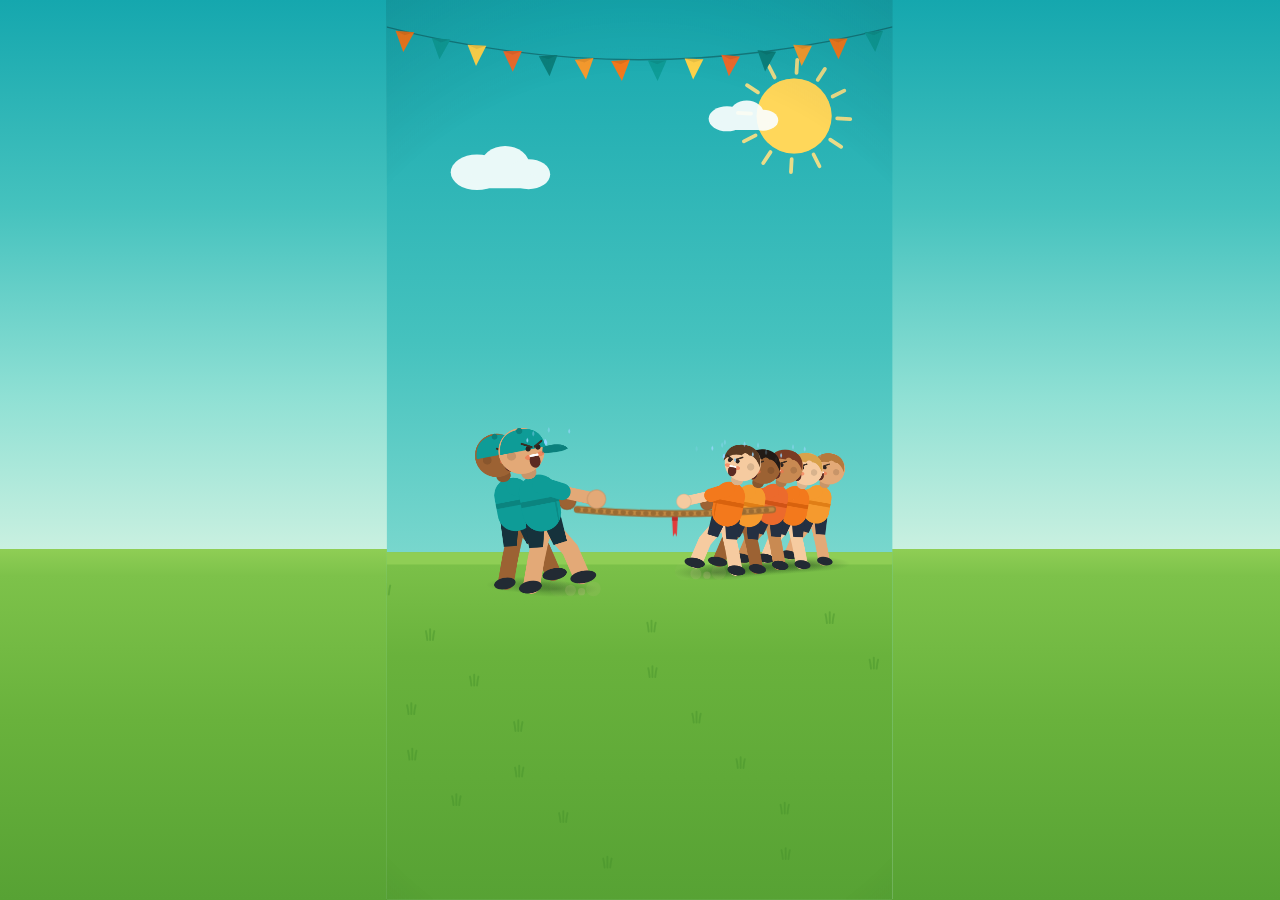
==== commit 4fb85269: "extended intro" ====
--- a/kh-summer-ol-intro.html
+++ b/kh-summer-ol-intro.html
@@ -5,9 +5,9 @@
   <title>KH Summer OL — Intro (embed)</title>
   <style>
     * { margin: 0; padding: 0; box-sizing: border-box; }
-    body { background: #faf9f5; display: flex; align-items: center; justify-content: center; min-height: 100vh; font-family: -apple-system, BlinkMacSystemFont, sans-serif; }
+    body { background: #15A7AE; display: flex; align-items: center; justify-content: center; min-height: 100vh; font-family: -apple-system, BlinkMacSystemFont, sans-serif; }
     #__bundler_loading { position: fixed; bottom: 20px; right: 20px; font: 13px/1.4 -apple-system, BlinkMacSystemFont, sans-serif; color: #666; background: #fff; padding: 8px 14px; border-radius: 8px; box-shadow: 0 1px 4px rgba(0,0,0,0.12); z-index: 10000; }
-    #__bundler_thumbnail { position: fixed; inset: 0; width: 100%; height: 100%; display: flex; align-items: center; justify-content: center; background: #faf9f5; z-index: 9999; }
+    #__bundler_thumbnail { position: fixed; inset: 0; width: 100%; height: 100%; display: flex; align-items: center; justify-content: center; background: #15A7AE; z-index: 9999; }
     #__bundler_thumbnail svg { width: 100%; height: 100%; object-fit: contain; }
     #__bundler_placeholder { color: #999; font-size: 14px; }
   </style>
@@ -169,7 +169,7 @@
   </script>
 
   <script type="__bundler/manifest">
-{"232b02ea-b959-4d7f-add5-c71897285194":{"mime":"text/javascript","compressed":true,"data":"H4sIAAAAAAAAE+y9eXvbRpYv/L8/RcW3Y5I2BcXO9CxSKxlFlrs18XYlOZm+bl+pSBRJRCDARoGS2Ym/+33OUisKlOw4PT3vO36e7ohAodZTp06d5Xd2Hz68Jx6Kfy+Lqaq0EqdKTlt40sAfWa6uVVmvlqpqs5/[base64]/gLfR5VlQqH4hvTV1D/n4k9lydVIyqNL3ASulFJpe5+JZ/DN8OuIrBO6+HUBv3WxwI/uOXX4RW5cwW4wIZLqI4ED9/GI32730YwoSMhTcBtpM/i8FaK6Hbppi2g/1794S4lg1RwQ+q0VD6QAwe/2v2dfaY3u/[base64]/er0/PB5/2cwx7KMv3p2evjH7c3NGjlPtXd2fnpydH7x4tXT4/6PaSkvlnWuOv09ffXs5Pnx6ZYeNzUsVpP48oeTp7d8eQ0rGn959Orl+fF/bhnstK5a9b4z1mevTn88PH16cXr8bMtE1c2NbPKLRs06c/Xm7DWwii0TtdYrYDK9Xz4/OdvSb/P5RVnoTu9fHL941f/pUi3r+Ivnh//nz/1flPJvm/iLV8+enR2dHh+/7P+sns30tFGqct++OPzzd8cXJ+fHp4fnr04vzv784rtXz93HRasa2daNKf7s8M1/JkoP/v3fTckBFLWcZa7aE37xrBou5Wai8PekVMRlhShmInyBfLFal8jPDJsNCnzh8WJTjRCNatdNhV/u46MP9/A/0G/3fVs34qBn2A8ehA29TRZ7B/0Ky6Wm5d3+PTu+ziiwFwH774wjKBwMKBooPt2Fc1uIh+J7pVZatI2cXtHZp8R03TSqgkNRr2Q7Xagmw7K7Pnc/okJPbRk4L7A5rhoq//eialVTydI+gJGJn6mGermqK1W1H/jtLv6XW9/D/kJ39+/a3wl0ZKDhdJgV83UjkaT0eroQUotFfSPKupoLWYn1Kpetogr1ol6XuaD9mItZ3cASFK2olMrhEOof/HfQ4BG2ZkffNrLSBbQcjSD++HDa/u+1Wiv7ZTDwMU3lrnjDJ1KjVk2dr6dKTNRCXhd1A8O/xDGr/A0OSF+CUFOquZxuQNJQGVGUxo4W1fw5vtoTM1lqRU3kRX4GNaxLRW+pKi7zUfNf31SGVKjsefwSRDb8wiy9uFnUZgXqm0rIauNeQlnZCtnwSnFV5UZMFBz4IAW0zXraqrx/jV5hu78pbdomn6rJes7tPmvkEtf2g+GF/PHx+7aRZ62cXpkiZmNaLqhVXGqo4U+z583O760RSxsewDuePkr3M+u2KA5cf8LWXft36wH1ASYL6BlLiWK5IpmI9mhRAW9WuZhsAopqFIj1QFT3tvV+rsxqU+1mSm/5Bgsf5rmq8vUyGK8bKiyc5koHAxzBYZ4DD1EwZtHWKzHDMd8s4FIBL2hkQOtEp9eyLGBP5fe4UmDx6ZkbeXNLzT466JlkO7nQp6cKdn2rSGZWbkLNDO7olZoWs2IaTf29e95A4ZU4uOMs7/ujgS+TfYcXwxGcgIOBI4fw5PKp1R1Qu2Lnc/4zG1VVcAKfTeuVOnx9AqsOfA4X9vj9SjUFTk0pjhoF83l8DUv5J1nlpRKHr0+yoJojOV0ovh7YqoIS5/Y4OG/kFKjBb/FlLa4q4HuT9VyPxWRtTp2VamZ1s5QVXEGVbotqHg6AePWfCqDecBD4Wot1pVv460Je10UOd+dnsizhFiRmSrbrBi/Az4qJami2dbuezTJxUrVAMnjmUFNED2JaN0os1XKiGryaLeG3krooNyIHYhGazhHoK9ZYaL1WGpp5evyDmKyLMtdZOAykstTMnOMBc7Mopgvq5FCPTAOKqVrc1M1VFnDgM7zwnTBn15bvp0WWvZ7n48433km/1/ei+xWePXvdR/bk8DoX9TzrPVDSL/ZvqakrdKQe+7tvshFTWZpruNKw+O2izjW8keI7OVGlWJXreVFl+AV9dlKJ16evnoohyFGVWMnplZwrLW6KdlGvWyGnU6WxUiIrcwrrEV/x24XawJkvSjVrQXCzD4pKt0rmuOKWV9/IphriXmnj49GxIxDqhkAkFyVuF9nM17BndVaqat4uxvAEqAXUD4dNIzdDLPmNeCy+pY92xGOxJ74ajcXFldqIA/F4n/76A76nH48e+UxQYK1vsdSOePzObxifvtu3ZS1PFGLVFFX7o2yqopoPBzC+wVjQCKmfo+hcvUf/s1OimqZuPm5Ontx9Up54s/IkmpYnbl6e8MQ84Z+9U/MkPTdP7jI5ONK7zI4/PUEVJSgoowqMrMiaqelCVnNUMIEyqqznxXQsNvVaLFGHeSOrFsgZVFHmO7pfoIBal+rHol3gkflUXWc3NzfZTxro+kaVZRYszlZB8iO4xL5XnxFe7igGDUfBuU5f4/15MAqJZylbOOAHX+qBWymmGPgPaGamsh2+xTrejQJ5RemyqNqdvNBwCuxU6j2o1ypFauMdwxR2tZypHVBJVfOdaa2aaSyyQEswv8+oQ9z0Uq48bWXRqqXfeRY7zrBaems7N8LT50g2arYu98TpS+/WkSu4IWpRV0QKq0bNivemN2FPsnWlF8WsHQ6Y0vbEQDzieaNGflTI/CropCyh/roatAL1qatGyRx5aCZXq3IzYg013n2mEsoULTcMvLpR8kqLk+N/2xOLtl3pvd3dedEu1pNsWi93Z6xi38XZ3aVzeffx1//8+CtXx12XpKp36CYK/d4p6/mchRP494wnHfR5bQ0XKup/BkfJkPfDW9x078Zmf4yjuRtFNxdY57zIYSLPWtkquqE+q5s31bJeV63K7XWNL1zxAfGyrlfD1XpSFtMTkIuqqRrj6aaal57U7e/DC3u7RAVQ+HHmvfQ3m726vqQ9G1Ty4IEY+g8y0K+UcoNlf/klKJxV2C0Qm+mcLqV2+wyauiGy+h7PorDdR+J+dl888gYY7Ok7TuVb18K77u7pyPJ06Nw/[base64]/QSfwVBz+hLAuEZdgn1JFRMeUqTo4WaXmlxs1AtqPzqBtcSuSEOUxetr90ptF1jq2VZyUYujZoF5vhDtLlQbVSYHzfKnrBwEXL1MBf/eVLXpZLVB3HerBUQOLc4ptuEqKGnN4VWXheausXrsX0yK5wiaJeVZi+onj1PLxB2tKOCtfc/IT6M78Vz96xupkq7lcjYosnarwp5uyiq6/pK5TDFFVB/ofmKCARoqpqqppVF1W5oS90olI8fPqzq9uFDoEkpnr56QbpISQyZPzU1/BnkF7mxc4s7FtcRGwbxBpql+nW9BLpXK7C4gSKhZdWf7Y9Z8YHmfbGQmgQnUOqsW3GpUdCADXgjiQPgHsnjjuGc3BRliWVoNsQlTZLdFESll5ZFYHkqa+q5tH36sShL/gCty+7N04IVp5dxLz6WSmmaaCUbRdfTDsl/awjpA44d7+JHOAlCzlrVhBuHiKS7cb4lceiDx2MEnBZWGytLuII7qmUWRd03OoykCpQoX1XIIpBcrTK4ZwuM7UhS56noP3wHM1f9YNS7Z07VqpS4a8rSDBAJLBOH5Y3caBSXkG7rxicyUFCskRKpuE/3vE4taHjCs0FqUSzhu0mpuoSpGkWnl5ivZSOrVvHCB3UgLcJGXi5VDg4M5cas5VjwFUE85HswLFTYAyIEXkMcGF27cbcyn4FZqMscFIvrTj9/E9Il49kHpNBStQpnWbxU79tofv970jqTGY5qK7H7w/902m+85rYQ/5kCPxih1xOt2oj6kU3imaHeF7rV9lpwAXeUoprTChXaVGaGz5+yvR3qX6oGr7cgMbRqvgnENHktixK1gG2NR4CpjwWjAlQ7qKUryPC2BprOxPmrp6/2QKNaayWCLoHYZS865hLzUOTrhiheYYf+vmS9kk1byNKjan7Cp1lbw47GfuUkCf5dqP7lb0DqZ8wit5G5Px2fTuWGGQ/8+5w1mLF0fiBe4Rpk9Nu+VstVu6FX7k5HbfIHs0apv6mhV3C0H4vE36GzEAryC1WuQHMNwjDMG04+kT1S5cy/qfjisZ0mK30MgfY1Xl/B9WTMC9mYSUF+jmXg4gj/3XfP+SO8tOFfqAs4CZpH6YmIQDRqpscoBcO5wrMmRV7MZooMqzRJJfQgu+cagg/FgT+RTutQwPIWf1N8oZnJddmaUaBMhY5xSpairhQ4ZejYRGc0XZ6FzrZsKjqwVf7yS/KGYdXNdmo9vUGhQ0ustaXa1d3GH2PpwMoD9CmX+khpwJm1P5ck8LnlgNt7aHX6vkQOHW3WldCbarpo6qpe63Iz5g6yBh7aVWANW6OyaqIE+x6Itp7jdTATOKFTWZnjBS479YoUXFSbZYt0ceEZUu/VdN2aW49hd9BL00lUDEyp7Xv2zgFnce4PnFwJPSZpT7rcr21sLw0TxfcQYe45q7oA9lxRhdCX2RrNZUM4D4MZGmXipFOPVRSsV3hmWppz29tqulHBCt0JOcoIDmmwuODCapzRiXJ7nuqbNfWSNtxDe/qjTsSOHpbMGyCSVKOmqrhWr5E9wVafqFndBL4w0TVrjLcmJEH0zgx6DK8MS7O3NtDtTJQhH+BY7FUJnfVWKzyGf3GH523nce0NsuWNxP+Ml0x1l1Pc+Bm40/wjznJt6NI/x31dQqxpgAMlzesslftOCOlT2HeDYzexYLa+SPsdd8sEjsTRa/SfcGd8u2jqG1z8Y9Ty2aN9mGXZaE+08ooUG3wW1TOenGvZFGSObmujfwJlFGnYnIoWBUhiatvryZww0TlvskjCYbflPmEmkk/Co+Uz6Wo+WVPD3fh8Wppfr6PxtYy/Uj/zSdqZhx+5PZncWDMJJ8WdNmjPDvXUFcEmjbdliiA9TQrTpEeFHT1ISIhP1apRoPfOQcTX5mCAv62zOt4AQdeOkm4xNQ4b8EsRk9dFNeWpB1ESqZjc2eFWx00ArSxB1hw0Cld3XrNf/bK+preivoYwC2LlVB/4GTaVmFhRG3xIWAV/o5yKfa7aFkM0YBtI2OjoZjnQLAI5Jz4n6qPlx84ADvrAciVPQ/t2YH8Mxp4JYCmvlNBweMPmATUxnMogME6bAuUSjUTHF1TRqL+ulUZpl40AAZmSch7qWjUoCoE/DASNlGB+ywbvxlYf7OsT3oYX/jHYdCjigs5rDGYBBgmWPyvv0BjEUCtFfbmzYe/rJ1//8ygbvCNGuX/Pm0pYC0NSRV2xbTKgaBIzyXRRVLPaHQN88aJaXrNhZJjYLWPhV+JMR3PV7iW97MxFcjj4UuOZAtvWLTw6kpSyqMR/yGt5hmsXEnkmvtQD6u/br97xH4/fOWuLcFp6G3bjOxjwf0f7waRZH4lZhXfxoorI0Q0BLWvBu2wh9aubyk4U1THyR923IFx2HLX2lh6/u9XFwa7J0/VyuYGJDq9Z+NitlzhI8byADx3V1bWqClVNA+9dEKLM/VEvZFnWN0L9dS3Lot2IKRiLcA710Ru7ub1uvl436r//[base64]//[base64]/WzzD9oUdSUZZH7Mx2DvSRXom22XiiAjg/0LDMp/yVk2K6XgjQ+Slo6cRQJTzgnDNJvyjR267zkjyZ4U2U3MbXK4HKx8lGzGqQBwoKuXJbAi+x6BQ4xqIDuM3KdqBNfQu5WqkK5HqoVq/BxUflvl6g4RhhWlrnTDyUoBAG4WAsrtTGBlHBFVu2bVNM1qAEODo7s449Y08kGAvVTrMRcjK8YFOtbVPgRcvUho6IYLtCt0/zPe18n6OOw3HfoCYV2EHGNZkKgc8taw0+9ssl71DtaUhJt4fMz1UHeoRLovhLa/ayc+gzY5423q2X8Xa9zMR34Jhdbcz8YssgLUlTHXGmV7NLNLO7jfa6KZZ4NLy7NPpp/[base64]/iyQ43QS9wBoJWjLhRMukU1H7NcD6OYwCqTHxierXM0caJTp6lVfIc9jqnXbYYx1NQoo1ubKFABURV4JF+Ket2u1q2pzxh2b8jTDY+EIRHk2B1Fr+HQfooqP9rTbPwgnYmzX/E64H5ZGE0a1gk9hNJ7yEmEbBvDPopqtW55YojXQBOWG1a8l6VWemx843BAPBLaEW4InmGAwC/cJp4q3daNHxJ5g5MFn7nJNAwzXslf5WXtnROOp+3HsQZIC9+rzbYjwr8i9519/ulErqSDc9omZLyBGIqCFLIVnAh107IQIr7UGepHSDVJy7Jc6xZNH7i78sQWMv9Zmw0E8wqum5F45KsQzLHZexQTfYJIOmxrNDmzzVzTlmqbeg1q7EVdtxTBukQ70OiWQ3iu2h8bWGRUqQzrdauac7xnFVVl/rzBEoF5njynnZfxgbCf+t7HXuS597Tj3hh84d13UEHCXeVmbLdiJ2f3wspgLH0Z6cWviAIPxLf+2MC9eQgOw0HJR+L+6L7Y8wvuG9kNQpZBUgPbHcn8RP+NghAFwKvYhdhG3033WVMvKTYuXocj0i/gOuCtNrx0tYkxD/ibge3Ry7pV5qCE3Wj6YcKlDDOcq0o1yLMh1oA0r3BM9XZ3OPKipDo9j76AZQjGYGxK4iC2AO3uij/hkVLX7VigqqUCrWXdiJ9gqxUVBrnS8EOq6eAr+OyArwP4GWCu4IWgWkOQ4SDBEk7JeJkTH1DvV+SSwOdmsWWYI/YON07ScPSXG+dMzmcn48vMOJQXFarW5uT2Z2yB40nbis+QoozW3widiUo2QEwsXX3wtb4pUPD3F1jgqZQCktmLmdzgmUGRsQzQ+9aDrul++Zpwa5Lf+RAyiS8Nfkzq2xi+pvv5GWLXvADommQFPqZL4msD6LL1W4vq0l/Bc0B04Uq2LWUHkcRfsux3v6MP/G3gdcgHxnFdMWEoRhvqqCLoasTHjNsBbJDsqK40iNID7+ALV9BB+cQNGxSfO7dsPsgugj68NmhA6T7E4D57yXb8E5OUkjiv5LE0FoNnhP5zSuA/qXYsDE88TjxF+ahL7WsPfoD+wfq7j77o8Neg77agP38f7vVMZh9Tz2jjw/nzAgCD0kO0uEH+EMNewYABQChQzEary8svN2Utc3EQls8u+EX3C3BF6xaHp8H0xcqQu80CVDPkpkejsHGrF3kfL0Li4HJrkFyPW7S2M1mWIBSu54vUMZJC52HVmWc9co6SziYdlnBQJMdnx6c/HD+Frfr6zCq3r9RmDzU+Y2525v+8uAAkuOgJQuDRM2OYxpBSgJKQJTT8vdqwyepsgXc5792pmoXvOOLpcFKvWX4+VTPteXamC1jHv1AmXkj9A8gcoNYnxJ/UfSOcIxuGCOH64Ic9GwQ3Dxgd26ntfM9V69XwVJHpuG6iaqCcR7PQNtf04AHXaVwaeVZCwksp7zzDZIJiqH2wSCFDCcya6an6Xm0+daqu1OZzTBVW8182VXCJvGWq6MX3agOj4Nb/iF0y9snEDcnEYyLhHhqHTgrNTJm7fw7G/kX/fgrH3V/ON5WZfywyf6n3xOWV2lxaj37UWWTivNmwdwdDMhg/nUZpMOeiuFxU4tLO1iXj2dCkQtwma35BN+ZVhG64cM5hFXQhh2sXe6xPF0WZO5UGxdLzhQcUWtAR1OM6ayxWRN0eGmMS3uF+0lndzHfLorra5enZwXUaDcKV6qUTnrPk8kVUGIRfpp0hmEaQzp3nA/o9JFswDiMWsmxSOoZr/BFSFHqqZr+eQk/V7KMpNOLqvRQalbuNQhs1+x8K/UgKPVWzT6dQOLRupdBTNfsECoV6Tmb2AD+SVVW336nDdVujGwmo7racQ3xP8o43/+ILZ0QHUCczjrwPHpjvSKDZWpp87V+CHgNOheDD+KiLI/t7hc7+1tgHItxZaZHnbdDcu3CT8bZx4vj9L/V9vPPJomLatiYtfMm6jzPSm5JHjvODsQ7sjQI/v5y8UtnpfSl/[base64]/VWbdgRGQy7h/op5cGDWGmBWqzIWcA5G220CSsVlXeTFDz2ZgznOCh6CRMuxayjf44Qe8oHYeIu/rPL1Sm/[base64]/L07riRQTeO3pVgk0QrQFX8dQ3srMgBQWi2IZ4pO/uDKzLbcC+BWT52jX3HRnU/vBdpaqJwrWsSkFRQN9S8h/9vakJdw5UTb1HZ0DhhAke+xzFErvVTNa2bPLKJNkqvAO4dDNkzw/xtUJzyuAAoLWqC3LP7s+O/x+4WjMkJizUryc/JAT1hpGBxrXDjrCiEgS2ixhVRvSeCEODGT2GkcOi4LYi7j2JUcUA3i9r6LWbR6nJ8F+/C3Pil/ajk1Qu5EjXFMxsUPOM/hie1q4l8RyDEEEzcXuIFoarroqkrwnbjD8y8XVC/UcXCxn90mmcvhmoe0LhmZzryCSVcSnDphChv8qeFj12f2sRMV3W1o9BZA30ThsQJjavUmN0OSNp2NRXVtFznCiIQm40/ImgUQhdb9tsfMR8k3EzCZoVjyatqXtVwFBZtZs7stKgcztEYLwoE5DrwvdpDydiDVsZ5tiPtvLppitZJ0+45Xkcc/rJwsGR4vgCTZbYI5ADQmrjsbsfebVhjMUBJ9zOPJXrBg4GGwrGc39SGCDULMpSp46b2zkE+LZ1viMn8oDzaQIfzJEly5KJqyNZ/o8QC3DALPmB5QMTo7zxnOPd/n1nDpty8+SheQRS8f0GIwuOZhums2d9eKm3nZB0al+mGKDFSLskRWNQTSM3hyB6u8+JaVc5K/DBwD/bF8LyeanqwI1dFtmiX5f8iKvHOniicIBCM+Ag2mke80jeq8o9bmBM0s9DZo1UDtx/0ccWthd7wU4vbbD5xCml6RnCgzlrAvuWdZ7h7Ow9pJweI1QgPTajynVBMVtTGmu/QuXMmDryriXczieNt7npLT91REh3y9Mt+h/xWe/yFnII2aMv+SXOMfkiuaAeDjmc41AAc+Apf8S1litgLC5ma7Gq4t/zktkqwGBPSkv3FPRkKyInEVfREgu1BpEQCgRkAxhsZsgRuGGpJxB009ebrEag+vghtQXFEki0bKhiwZ2/Ny3d2Otyj3jsrgmfyVjNizZLc/8B9FwIBOfbdRJUDPgzeFkCCn6kGoPXqyjnbAteo1A34apRlTeFg/tQZaHhU0nDLzxG/NgFpK3bEE3+TReUPDsRjNxXYSmbKwCzwn+xmIRTAyyXq+cavxfYLgzFMyEf0iWPtNuKsEAfiq31RiD9Ew9oXRYil62p/W4Q4uoV4JByOrt0mITH1HiTxIeHa2cYP0rNG8S2ORk6Vrstrhz1CN/PQV8JEr2dc6LV/XbIBjfaNNcV7z/Z7N1a6Tmq8Q//+5r9tq/gV32HDdF2igNX98gtw8VgHGXry9bseiW9vdzYavKkwVH0g9tiYH0wBMOJgoB9nF0vycKg3GpX4SGvG3ax9vuBxy028V1trbuddh9eyrtRhlTNkGBx5dZkfG/mwUjffu7mDVavUjdMQBF1z32XUS/p4LLwX2Gfv9wX1P3hitAreM9YweI98AdC4HNiedYCTjkrk1VtFOg514l/SaJ4BbgEOP4BR+RQhD1reIuPBazOBVirvk/KA5KxSxcsS5T9L7OwY7+I+K978tgn5AlQJht9ap2MZ6mIJBQHU3GA7Ujmi3ZoeIFZvGD7YEU1fNcUcIAv43IPTclqvipRcylGZP38Yi0jyv7uMS7KW+dzKWU6sVY42KaULiFmEh831I9wAwROZtD/2ZeZaYnlN+bRNNZLUlajTXwOMaajYk5PAXVrZzBWjVNngFaccNEIHOK7ynGqvqXoiJ+QUSu4IrDekVEte0ADc1022o64kr8KNSUuI02A0oHZQY+g/GCRhYiEA5Fo1Deb0cPXWnMBIBXv781wVYKpBIQpKL9DZl+yPPHMK6JVsPP1a6nZh3piO9vLUjiDyj3B36BXZeS0UwWuYlzpAn0/KGh7TyYwc4//ukWdELM30ftOZx3+Ma4OjxT7ZiVOWukF+0S9ZiX4x0S/08QKYldx/vqWi/kuP7wn4Pxeg/34XoNvvKP3ypAoktjtZeDrS1Q+qKWZkWrFQBs6yGRg2P0p2KjRqqH3pyeElGXMmaxxuAVG/pGKXvf3yUJRCCa0gfm6FXIpl70bJgAGS4RciyDJ+bLyk3SPrE4+fdA1Zgf/s2fHrQ8yvCcw/Gxjn1bM33wVv9gaBMvNYT+WKJF8IJcLDQ9cM7gUeBCYEBy1tOP8FYUfdS9iQ0bjMoonCmi1KnJl5UxDNalQEPkrBpdBr/26GRkN8eqrm6r04ELtvD/be7c73o9fN87q+Wq88y+LgYLAnBgdfDYzWebCHD54MaAfENeR06ooD7B2bqoZe42MfQwh8qzshKkFX3mIZ3psfwovJ4HdwWAftdvYQAQyfg42HskQaFBBy3kIDNTqeSM7dALwXcr2Ihbx2xmln/Wc/iDgzgu/K8ULiwRykeYO4ZA5XABnmOFyNv+w+gsXoruKb8LMhxT6Em0S9b+1E9zczFoPfPdgddLnMHzF4DP1DkIpbBlgGcGcyGqNm0l5F2AFOAgZVj1eFKXpo/6KwWrTOsAcSIEqjL48jY1sFmds/gGCt3osT/H+DNk2oI7PgcwukwCPv2TzekvkBb8yCYHrtVQxb9rALntaEmwd8BeVLmCOKRy44/YQD3ZuURZWXm8CfQlWAL+YOazL+EsL1pKynV2JVY5IfMFGRT9XxGWG5BdouSB3v3Up9fmie+wzRu551JX/KZVgW06I19B1m7UwL0l6do86ZGezhIUrT3fIo/gDgjGkavV6aJQp/nNuT1p49LbVq7wVnLb61CB7Dr/854V+4lKuTqq1DOWJMe31s2MZrTM40xqvuWf1MNl0ITQ9RxPgcWgEn1ETiilhBdWC0afScz85BMP+HLl+BnAB6Hoh4KwhGpvhFjUtmrlWeKJJMR03QiUcG59CyoI4gZ7Uc3jUw/tZLIRMKwumIQQ4XMv6Xe9FjDtb0w4e2tEj/MF1VHI9kKN6vyfTIDC8ZFCfCiCZfINjrK5SMX7xj7+2W6ESDhp+GIvAFnUuxEG3SjUOk2pEpwRUM6ZuRwTJDsEQUGRGBBt6NGbcaLwlwnEmGVUT4AgqGJodOPgsdhRpXFawVzeq6RaUKUS2tq/A2hZgD2sOef//FVxTnYPcZbQpQQjs561HEji+481+NxJ77Mswoy6hW3tR04k94qx+5XgwGkSLb9rDDJOFft4L06WxqwejE3UFSzRBwJa/XMWMyjY3FYODLTNNkkMvUa8tLoWdvXj7lJIZIMxkI5H0TGof9saPUZTG7JLxYPIPIWYcwWTR6/XLQG5ybBoJdzlRclYGVEMdnzwFfu1mDr4+u0WcI9KbW/5dj6ICGwensJour8qCY4C9wDaobzukFEsyVZkdJikMWea00nMYo90nvQHRT5M0JnqiQqu0L3rGYmc2+gTM4Kj2KmVHvARt/eKfoQhFzh64BIqA2A3gwqRmHnF8TrBHAxV+pjeZtvmFfmzGF8UtfuUKa02vVaHVYllapYVBn8xrv6gZbCLGEqUh3g9FhLB6J4WdfwF+3dOLbO3bIKgGNm7JG8YY1PJLZZTh7vxp+xZ/DmCWhBNYZDrInsYfZOh9Z9pzWiyJbylZrvQh4Qp/k97gjlWD17p5YcVC359yynrSNUkeImovaHNCO4S//XJnV6yo3EqGFZKdvPQW7qZ+J6ZYjxztXxKPg1u+JTeaQsXYjt5W36aFYmZZWRHlH/NvCUxqa7iN8ZzCS+HTkw7Hwli2YyUcHCRG4V/7ltjzxN/LyCoVAHHJLCFnPKop0ObG/3UwFhzWLz/[base64]/Uwbg+G+Jb1tFTfO2C/Ax+XF8WMn4Hw2Y8IHrgeZj/VRTUENHQ8tj7AsRU2M0JUJ84Oy4GcS8V6F4LxQNTVslQkQ3uHypiUtGazcahovLVS3iM+tXiguawMw71m9zlpHhtUH3HoG8Z4zgq641+GloYgkcHHKPbxp6llKVdeNQFK2lKuTAZmuxtI4RUlqYHTTckpJ6koleSZS2ZaePjBjdhybJgjo/JTceSOYfzDh9CBdvQB7zmETChXLhCwo2A0yDWMEYP99AYV6/+MTYNxnLk7Jo9c3aCjODZZzzhqWDtUXV+hZMbl6ZPgtUvJ43mUeMqW6MJlLm2hncyJMBy4fCDevnNS0tSKR/ioR7tFn9KlMbo4otgW9wHeWxMvAaozRWB7lkVGqndqpusPRIkP0nqBW3YB1fCbbAUcyq8kWUNLRjd9nhxkMiMcNt+hnMD5K1jXHiKLg++rR4/2STcNtx7jgFVtMAQytWhVl0+RyKYIZHM9X/wX8ywIvzDsJsG3ZnVzLKcL2Ob/aHzL9azDrPjdUYJnha8SLMcUSFCEa3Ec1WNI5O6k5FWWQar0DSegsSbyUT+lkeLlQ6cTHebwrATTGaZ6N7NsQjTvSGOom6DKbCd8251cwQcN59Br1A5JzuHm/JUk2tZWQRrv85gbR4a625YjzaC92/MHhOmiMyGY2VNOiYVZ6IpGG9kMrWxpwQe1PNfOwYCUwybBm0kaC8ZQWxXFW5rKPstkQiPRZjcX+xD/nnSGhXbTJTXAz+mkVRcyUd5jay26UgJ1wIVQGuDPsU1fyTFgtgGOxPZTA5pgeDnR6AUpJCAls9dbW0zXJd55ADQe7Had4yDiNzZJcsB0/HWydcWHj38HpCOIlhtVdrBgl36JS8vAzPpRdVH1ERVDPdijDh3jlTdSEydUIp00cKSlsxdqTkfMoJwoo6O5y61i4BfLnDvK6JYQoULrH0V5MTMasrfXDxEkPXkHnAGwau4cdI3qchIkphSXU1nCWrfqiLKhfVe0+tJU5VArUAGBw0LvTWL0ZNJda/WtJ9AZ+EUzc3H0tQ/e6MU/H8IdDIJVZYMqMchYyZgdy3XZFqsSjy6zk0zuVYq8Bc+wed0Uf/Pib9G0bYsB5101xRKR1oGwgDHgU40TJRsybXvr6KqiGH72sr2pk/2AHJqAfb3HC/0So6jBNREbtVyeanwmJ4DXPrSNj/b5O4DrDz7i54en535xL4z6zDz0OkORze1CFW5JOKEmbEUF27ZVhEth46IveFA/[base64]/82MBH5CvZ+a0l53t3701MXCvKrMx5E7gO+E4KicziY6HVdN/R6EA8rDW4f+8IYKWYKb1Y2rDz4AyFRKqSjbYlJAoi/[base64]/pATx1o2/WaI63ft7co1B1SZPB9oFAfez90uAwXffOa4EgXycrvJZqJTqOPIINoOEFFdx6T/1HfuIJCMLjelm4d4JPPNsInnzTEJ3ca45N4kE9uH2Vw3v6KMXr13HmE3je94/PKwOj6mkmNzYkAn4FJpY/SO7Gq3lP4UxmW+ePvxLC85j6JYZnvb10wL57219BiJxlIp6EOKSZzi/QSRFLW6bPDnvFBfOm1cSkwE2o4PSinVLVQsxmcw7hm9//s4D21QrSnvGD3j9qoR0yK+3Zh6wzjsQdf6kF2P45X3kq4feJcbMmNfYPivxhS51aRZVlQuigvys0kvoIxs5uNS6AoQhQcmxYhntMDEVJfFNUes9FTvrEE3q79xZ6kvGJDagwCP95UAPxeyLL4mwKz8s5j46v/mtM8s06eENwwwgzKPXbPfiIVxgEHS1kSBpz6E1t5Y8HlPT0KPwLQKNmuNZpKgx5FkVFkh7dfOfuLKdEuVIUOcQdYeMjwSRAtVrB2kmPE3rfkqBfDiy2L+YJTsglVIMSdW/aBtmSBYjj4eCJsLsA93ij2Ly08TQBm0QXutw4mGqPZQLMACI/Um7ZYAoaakYltzIWkjH+uSkpgZZzSaFLqBlPSsV4Pw3MZldaVMd11w3R1qgqTEc6K95zgiStvYMXXNgmZdDfy6QaywVgkKDPxGfwx9IJbMP/oqyCuadvqG6r75RfxEcRhFvAO6yycddHQciLhgnnrGrfEny5mjZX+gBPuD76qG8/Vf7BJsZs5OSn0NpgUepQuZicFR5qYjdAx6qPGRsnjwEsddt4AYlC6+wzRNCt+fyMLQrXkG7QhWb9KUljCmkIy3paxq03Ge1b/o1sF7Fb7JaIKWH7ZmTp+5c0br2iiiJ0z072k+0XfdBkiDfmmT5Mp/slFQ0IMP+qPPWbpELj9HkTSsEKbmAcMBdP95ptKLospGDRQ8qubdjhCQyW7exkcXFaD53viS/2X6i/Vn+t1g6mUjdBR1vUVZqTaE3+pBH4MWJwQJQEsrFiS8g+goyhT93SKEVyUGUw2hikuYWVzBROvqikiAbpBDTABrngR5HGBIQ6HI3HwjRnGfRjGINv1yg1GI+g2uuEYMTbswhq1luVGTBrE6zP6a0p3XDftt4NxsGTbEIQi7PnhgHWBAyDWoJL/WbXtq3b/7pNuTJlecYM5kIwVImkiKbZ00xdif+HADtD3bLIgT2P5I5pSWHVMmnm0ghhVPi+lVWQTn9gLeapV5lLhPZQVqGtOsQp9Oqfgrz4Nsc2NZCvkPu+ZztsX0PpeLB6aJgNhmJj8qqnzNU4OZwi9QZJCJ3y+gvDNI0SM7YJOeNy6qVcwIh1dBm5TPZqZ8FWPfhvhLbGbB8C/8d3tDpkagbjl8lipm6c9uBnCv9CDRRLpjQB6Ttru9R12JOLkiEu/J5fwgu/wUIOHQUx7ORPHJD2TL8OGNq9LyOrKk7uh5vtTPnag9cZSzdk/[base64]/OhisulWtaXRAl2oV0uBkjA4MYAZZFaR+QnjV/hQ68QvvedpUM/d/[base64]/k4IfY7n5CvOtWOPmsHU64oAJboEV33ZSbj0nTf7RsJfBCRmfjx1dPn/M4Xn7JowY8357JxDdoUDdXFQL1RQticE8Woplx+se+DxKyC4QqoCMAjM8B5dyg8QPrjfAB/CszMIvv1tzzHtVTMmHS1Z1tVnWa+2RY1t7HaPY+qgHJn6eroXcgx3dglMF5e2mu089L6a0Lc3gyCUJMxPoqHOY6CTujZcGXK/nc0x0IA1eDd1Aw1oEx896zNygqSIA68E34ucsy8JD0miLryBRPQTz4Yr57pKcGsibWpNqQSNOHppU0MX0Sm4y/[base64]/iBOCpIn6K723vbRpv1/xzNZfTzZ/IRy3x7atnz86OTo+PX0bfnU3rlTp8fSLcoyM5XViUUvfY6a3NKLet2b1+evDAgfBhN6G0+Swle1q9hkWF3iagbisU+NBtK+h7YG0rF5+vUNYwJsjhyIyZcsEALpPJG8OaK2G3nodzx3pwlCbclQwQYquNeFbiTrBnJvmgV5sbBwLl6rDIToCdzc5eXMFkDb7epMsBZs/mJ8pHCVzTq6VoF4bv905/zG7MpM0VJLhfl+ok74fP7BBTOtTR+hpG+EpwETDpMyANkErddr7oY2SJCwDUuOe7tXchkxN3FhT0fDXsYOz2QM91gJMsJsZ8dyHPkv7YW6QwwRXPy575oz9BBL7+H4HwfwTCfwSBEHf2kPPO/ddIgS4LAciAcZ6CWALs5DH4vPKfHRdbSMEhB1Rcqhn6porcPo7grV15h3HdYZT+151z2rLIk4ri8BdgVSJz1J/q+oqSw2FEhouCLDAHloFbmtT5hmxbXmCqZaaUYA6tC+RlARSOnBWDwLiOWQ3JBSlVqtR1pff+UmGhx5kA7ygSFxGAZ1lohO6EwgAOhLujnvGt2+Crm6gEMdQclWBDO0Zc9RO/6okiVDjj3nG6LhVWi5PAX3zd7UwArTytVxvXFQMxiB4nqxXX0RfShnlfC1qEHViEHcR9RMt6sTIeVBDGgbk8J+s5jtVmqwX0+FItu+ACaNbyslZj7AYeD5yMGgkAkS/xN8A/r1tcYFaSrBboQfijRZn0nMsBMAslEjLIAe+BbNtUp+OJ4JGuqekF4GlKI4EgVKGuMTpOM5ilV75EFVII0ejoeT9OjrHWNjArClntbKPEjktkasQwLpmDghOXGhkfsE/Odw3Lw4vGsT2Zt/OOrEcZu+/1CkzkKSJLE29wIOJvvTjZXOVrgLgE9XowxaWaF22xpChVfK7Bo8iBamHuyFxUNe5Zl9VurW1Cy6JyWFNgbfY4KKnjbCc9/7sD2990qmhZliyGRsuTOcfK2GYxxsOTRgeDGAduryyb3ZowOnZ7xU2VIpOU16uncfbH7VzpP33czl2/B6vn13V8i9DtdkGWqC61pc7Ar2nIBm788XG7qrfxRMWp9k9Vvp6qZtjQfyE0Hr84bOb092fqzu3tpHs3M0MIAhV+dWeialNtH6OwMyRT2xicOPRnaj5Vc6oHJ5UGM35d/XZd2dpEqk/P5aZet79dh/rrTx5IBk3VQDh91r701Z7qyQuQvn+D+ejWm6SU5QqvINfqT7LKSzXEtAW/Bb3c3lCqf6j9w6025GA6ysLdquZZFSsg7t7Fnk5ub813ZAp76VR4/TeEj5suv8b0vFBSEK+zn6nlVM1Jysk/11ihpuQJt6mmx5xR+wx8vYZ6PdHTppioMWgoziq50ou6pR8YL2wefa6j8Ff0wKHv7Io/IcoEqguwdkRWrkuVlfXc8wUs6/kcJJN8jdFHIO3v8M0Zsi1SXYj9vyko7XpkMDUXO5uznHJA44D8vCJUUyn/VpQbVljeoBA7hfxGxie+rOduPcAGb9OCCSXnELKb3TP+eXSXlHBp4Hc8UvIjbhc1ovHweoDKKX+qVpiNxkZdAIDw83ru/zypZrX/G8Jk/N/Hxt/aPPhjU69XnQdHdVnKlSb37eDNcZWHwRymd8/rOdA3rqD3LLu4wPvhU/fIC82Ja3lez/UwpSaN5gB8DwKf74cRKGAMBVjVO87fZsfQDYIJ0T+eS0pYZEhtP3gNc+u9L3iqXQFEtnAFbnjuXQGcfa9E5P1uJ9krMjfrExWxKxSXDZYu+ui46hSH9cTYEb7Mz4t2sZ5k03q5O5NTNanrK7rg7xZar5XeffxvX/3bv4VImDads3d32O5nFnsd+e84a7dHQ/7bMN27uypE3poUucWowzxgvIsvl2v83rsQ9nl08mehzxSsOjuk+N0q63niKVBA4jEue+I5Lkjfc7uufQWOK/PKzYp3mXJbhAOhPm6HWF+XYCc+etRzxjeKrYGpDR1UsbMThHr85hv98xPsfzVJIu15KSvZRyFUAfOuYjbnK35H4w55f0RlwBR7ayP6/4jagIP21sbb5iOqQ37bWx9vt4+oD5no9vq8bfqxFdtPt7eA+/xj6z6uwlp/UxbR3cd/CHcxK5bCMjOFOjHYJH9TTc0KpHNWokrQnoGKjEww4jVqxsQMYJIlWFT0WiUgaX0PlaTF4XePjTHibCEblZ/[base64]/FcnTBImjwqNj8qefVCrlxyJPsgTjZuXuwBOrLBYeo0Q/7kcfVDd3vqkCPBh0XUOKsQk5eg7jzEN4xYhusH4vHoKwYLlTyXbDKTYiavjGFlDGE2rIQHl9tiXtUNJxlDghZfzCpycsW57DjrmKX/0DXs49qhyNqZCHDhGM4iBH0qf5tDB5bq9W4AS0VTl+aWa9bfeYGY+1BRr/XrBqChQAU8vQJvJOgs7qZsFb+JxYETwgowvs/O1Zi60lOL8IbW7Y7Pp4LJ7BbotcH+7rG1whImHPEZTytQVOLp8Q+h0cbaH1HDz0bD6LZ9zzIwoCk2Pmkr9tzWnQjoILgyBhTkMzljiWcCRX7nG7c6m4A/OrO7wNmXDE4V8SIQIS3sJ1dSN2Ho7zPYJge9jiF93LcTerZVMNwMoRlwHm/r1kV8xNEeentsj2O1kvqFYzcZvF34Q1P/DZBpG1HV1Y4RfRMphQNnEkjn59lXyXhbVwjOPwW0w1yFcOa3TVHgsDCKslUxpz1VszKVGJWfZ8mld/oZfhnAsTFv4Ehx0BxJAuezznTVhrQ+YYV0BoEJ1mXwcy2gn4JPFtEhLbpdxiUfi7fvwjnpObaF7fiBeB9O4r1tjcAp8fbdGMm4a1D8eWuXkSYROf0zdnHGCTZCgu/PJuFa+JWCT7JzXtdm1TCWPU1NWgJU76jDkZxngMvaZXYMhICBgGPAZHLMnQtUtw5M81Q3ELXpIPuy1jNB70hIC/yfI06HnWFNpY+RTGepzWDPTXGeUegUKi8dB4TmM7/is6uCIubAqYRqM4k9CZ3YoJl472B16WF7U4e8lDrwvKgwqM4fXaZXZdEOQaKLMq1wt8xHppe3fOXqxw9d0u/HUe2uym5BW5JTuWjxDYQowVLBXxg65TXyVr9DucWv7+30XYo1EaYsoMTCHajF6fVEXUaX1Xidifzgzi2QuHOxnXB4VF0T7CzUB15TN+oahDtfiGZHwLDO6RowAWYiX2PTS/m+WK6X/F1ZLIsWkHAqxy/H2OOl3IC0QB+HNSrZlIVxp0clPHjXI6guE44B5DZUCV4jdTVXjWAID3BXCitll6qGfBNNp7mpTJwhvCaf9bPC+F/ZSaGpLaqwUq8LIDaTH1/flhBiCsquFPeALFn7IiaRfaF3dsbwVYcMXiKMlnI9pT0LE+vtUOu4RSYLJ8kw1rWrL9qC6D1ltpwHKs6NJYbmuNHdydmE8f/wr2NvDHiTwyhcvL8YgWupNMKZQnwjRVv88EKT11Ynt+HJjJFdyN0MsVvIlTtoZRwPCBUNwNXqKkVFZATCD2GmKJCjUW27EfO6BgeeHNyZkATZg9VyzUbdwI7F1cARyo645M+sOMlUJiYKMj7AOitQSzAOh1kVWDJDuHTpoj0Wgju4vU/7rzIOjAWlAmIIeMl4wm2d8H8cG3kvLaPh2uNyP4Z73pT+7ILM5XXnkQAS3+88hI3C3A5YDgH4oKuiLpZFibl8ISOyygsEnybuZM+qftHKmw2GO+rbMm6zwDou2TYHSUACb1w3A1PQcsH4P34b2F798K8gIwJd3a/UzX2jnQD+wDoNXCWlM/FcAQGS7xgIB8h6r/BPpMlCNd2BcxJdc61mHUjYYZssfQAEC8oGyJUDfw9sDt3AOdvwRi1KOVHAO+7/wXpbf3M/PVIMU1YmGSXkZd+xeUzue67KPZ/D2T3FwRaVHTquHR476OUI6JusV09UguqCKvCKfvCApyZjcV4PB95IBokUpfTPTih/bmfQ/3oswuZGXbLvoFPSv3Sj3k1nti1TYPgvpUnRikR96n2yXyF2on0GS3HqWCsyNjiVABchPe3MiC8CHUx/Kx/6xKftqJ6cGjtVb+RUCCcoCkROKRVp/[base64]//NCt1Famm1huG6g/vBtVGew5V1341BXP2Qr6m7P1sVWLP5Jqg0byRjFg4HHKLn3Ux4hQZlJjFiEI6S0DY2arhtdXFPeLfSoA9ig/r7euqGy9K5KD8CGKvsDiA3GBObmA+Q5XuGXcohzQfnsIgEMytltq6LtFoenEWpSV4uI8/wcYJ0+0zx/7FxDLy1AcWq+/YoD7WEKbDp18BB/s2ZqMKurHHshi3LdoOLq5w/7vhUb3W5ZAsG+3mLF7pQPXfi0MuJMucFgZAlmDpPCiiP+Uqbq6JVZb5wcAHel19kFPoh0bKSWvNsimIqI5m21wWKIb+m/WEhQThtvefrmDUQFNKejOEUcAfvWj4X0MVUFvYicEtw9e6GmVxYiDLf32UpN9ZiDscairKeSYA4t2VNC5Z7FCS2NRt0MoaR48UJPJKNbxiD8IsBGBHT3A2HTxeIlelJU+XAh9aubytidHLexad5N319yoLEdSwyItJDBQP3vomsWRpyDUIxEjn6/X+E9FLpBm/+aiRaT0G5YmjUowCD8Qnjf2OEO3FD240gFJovSt1pivCDjxCGWPUrMWIr0Mkb3Am6/IZOBcMBZixpMQODES+5EYc4mJUHhv14hNnFZipLMq0srgm/jhoHpwA9eBA+Y6lo2BQ4MtBmQ4w/CzuYLgAIAVUGfQsuCz0ltEwGiHgmBoBFfQL1HEzUlkRQTMgqyQq6rCvIOeFzdt/7ivtuCc2a7dNcE3+CNtIO0sQNBfjqqiSnHmOSHw2DzoNcJg1yBUoUSaO+h25HZbxjgiyR2CY8D6n4kBpe0Ekh++wwf6KMxmFECPBwZeKyKCgEMd1pCMFzJ6ZWcq3GIRmeb3DKZ0InMOUrVM8gganDgjTWJvq8BtoOCiC8ts8lMFy99I2/0/jKLk2igC1fGl0QMuibS+6GoS5y4QVyecfObZuu93e3zngEPDUf0n3a4omOXmPJMDM6Oj06Pzy+evrp4+er84vXh2dnF+Z9Ozi5enV78+dWbix9Pnj+/+O744tnJ6fHTQdpeqToGS9dZ1W+xxGOSC0Kovv0B0y2rKSwuUmdHuXS3U3k/MYHDwZd6j8Uidg2zWUK/1BS1fvmlDqkXbW7wCZ5GqiFydmgmQNQssVzCrF5SagFxib2/ZNKF96hN/tJAzGGoudwQEwRUvhqz3GJkB+DMVQ7GhFHou73AqCc4YjC37KvZ2M4e/E33B/yrUvY/hPMBCn6sQi/kirBuGDvRb3kEIInbmYNPVCHt8Q7ldY0XZPsqRkLKFtqJySUgpswYR4oqIT92KGt3V7yCOJdlXRWt8WSYUWlRA+qPBwMCVgVVEWQQMrWybhnvIK4U9ebYpfBQ6HbpbdTxd8l0Lb9mB0BLKhdfaoad+TJcwqj9X71q8V99ot7Win/3+P8jwvbHy9QfKToHQN0vCq1Xqix/JIeys0V9U3nemFvL+Y6d4UrNVftUTUtJeDO45w4B0yxfL63vFCyLrw1+hXPCauAw0wKflXPl9GnAPp419RIxn3qryVg95FFCjA7kPFr/Uh0B3/TFWIolw1N9wG6uLDVs04Z6l1J/Rs6QCMDnP5wQIg5/WuhJnysm+nYWpWIwGiqcmSfWfrL7f7OHb//yl7/svtsdi4E7mPGeXFTqJaLruQrcsyhq1ZuajU1AIAnx2fYDpD8U/lzNj8QgC9WPnzQ/z+oGUVfN3gqw1729bXBhHfRx50ViMrlLW5bHryW74K2chPcx4/Kyp2NUG0U4NmqAab+uFGY2LotpAUGTALUPymDOCYGHtA6yqVMUxkOTDvVKbTSmxwXICJQ/OBBTAn6OFms8ba6UWnHeX7+uiWpvlKqowvUqly3DlXCmbssU/yT192rzRive8KxHiZaM95zdlThzMIVDMLIQd/R16wVFAW5lD/tO2/kFlA8Jn+pl0mfpwbUVQlV+67/Z837EJhnvTWUUPKYPrsHgFk4DuR9yjbZe7ZTqWpWGfzBiB2b3g9wlXu8fifvfZPe3sRETI9lHUDaJuVFGkD24stSFpEbBLoT/zhfth+y2xp8zKk9FtJehdR//5DjbOVw+QBbUi6aorgSi+lA9jaobwFjKM3FYlo7M8BYN3SFXNzAmb+gSz9oGEHPRyoziZM76hIfGpH3/Sm3umxxxnTGwEEeJNxRthimYrnLQZErjHE01opuWAa/SeGyBlEYTQUX+3dyJ+SdCWYuf/XT3H+xsGUhNHKIHJX6lNln4/cMPPv3x9wPNDwckXPmbz+4sM0nHvJDfK4vANxbdnYVbxckamKgEAD+DJ5mbee8dUEgHLpvoL+BwvXXFvv3TPo7A5/ddGIbHAZK86G1vI++2DuJjKzODo1Tqa3b9U2aMLM2xH2Y9m3FEB1zmEKyWoxO02xeQ7A27srtrqRtDQBgkEGvn+xrDouG3xmWqUXpVV4Q2atJiYzo82B+cY45J0a0IVPCKBV1rKPYOTu+oZAE48eSLgzDkoUda290VfwRPmxACkTy6OL034FIhEAdDlWL/zJ0n6Ox9CPO4wWzyxs0KJwP1QMBOewXCsPMkBQLHNQw3ipa568XCHgx8TzqGGDHqE3rll4W20TzGOacq/[base64]/i0j7GzjINd/CJp8U1wOviw0IcwzVi5p8Ww1oYC0TBEIf6AlbP/9b4oHj2Kr8k0EQdY7m3xLooYCUF4h1i4Y4boHmhYLhh1IhKBBuUw2KK2orFZh3ymTI93IE0SnRiS9GMBcAbocPN77j3uOfMSfcROBUIrEmxbN88qOgVP7G8qHAicvOD+N71KfwhnRYcrU1pT/CooCMkhEPL4uN019r+EcwoxpCECqYCUPEKDcxQ4hfrghmhhKWXr+0TiWrge4q0L5grcv4o4T5E/BeLAGxnFo/AUhOV1q1aBXold2b4YwhuvlgwMHMPRKMvrKpnTOSIZ+DwjoKGu+SRFp+6DHmIVgRLrNoWWx1L/iFlmpMWFHdv22am21RwqR9ioNnaOspIgg0TUpjHVZ31AOUjKcaA7CLbbOJUzr/ao2Iz10lOlkf9DRNcONtvHtneg1ankAonAG5/jeWrfMANdYk9t9XkK807h3HVydXXzDyUB8Xth73uw5SktAnrE4E0F9fcaMFiVwdvwQaPR8b+yr/D6gxr/3MWOQkbhonRb9laM/dEnzcSta0JB+Yn0ZTgI3wzL4dEWn6ptivlcITYVpiZz2RUb7Vxx7qIejMLcIo8B2zunr2VUCIwEHYwJaFs4ITBJC9lrL/+QT9Nga9iqRk1OfI++1d5Hfs3cBZN3ccfZsx8ZYFMr3X8JrAi0OWB2fe1Sy/[base64]/UJvKzuO0WZccZyC8RxjoMiuzIgPpbFiS0XRLRmHm7ZDNw+NQtH94xL6/U5hL1c5dmBJe0fHBDvFKbsB8fcQekf1E4QDJ/m10ryBPXzQTzaXMWzZhs26aYrFslLhs1u2XegpySHzXkcFc5NzPcx/zNj0W7MBXVFfs/86Fh1sBXe+MAOONHX8oSE7J1gwpeL+IT5XQPYD3zwlh9LTD2kPLRG72QXk+nChQnNnwTtaGQnYE2P04xqn85z5Wne7edju4ypMuziqRIuNsuy/UlDYIH/t7HGfHTE37VUb4/OhADhOLn0ZB3BOLbvMf0fZs4zoqdhxD1CBNWY8YN092iQk3DJs408B49zkz+P8JOR/7MybV9Hb43Tdpak+hsvc24FTE5ZwU8CUwgbvDuba9IZoreYm5J9B6dNFDu7hfh/U658kAamA8nISYZjUQnRU/4OWqHUt9bkgmEqz7J9vj5sU0A1tvYfTTLDLcKP6w+DIQQIB+x+839/XCygSaTaSGZJqX4j7P/[base64]/GGKJFrq6xdvBGtfUMT/E0ghbwwKJm2YMW0oTM1qWNaYevpRa6rqtgxgttqpsBE6coeW/yGMEB3D1lk428VIKJky8QOp+Q0GnprF/yjBW99pO3xbvxlkRhtyU09I/klKgd3lUjPtKv1Uk5NXhU+MFiKudwLT0EfICnatUoSEOSH+GGfCYByCnAfItkKC6RkKE6IhNU6yrcIoKRgz35q3qzGleSsY7K0035TmJf3GFg/vrebR5IV2w/AuoL+TEXHY4IuMHUE+Q68dKccLr2dK4TCL/[base64]/9Awjupi1b1ZeVWOqoJvKYKXUFZYzjfE0eO3QjcpliIRXb796162qXgU1YehRXE1HbHEwg57cRrgxB35TJmzSPs+gPd/5A9+BvI9fu4a4EoyK1K3ZODBFT+ubiicJXo0t1EGUdBTq6/ogpiY5tWQF95FNUvT4G38qnKfaifkG/7sjHotvvvnGYWG5gmZyvM/eBZcvzuPJjjKGoL6JIL5J3uUqEVWkmSNE041cCRTIUfNoP+i0yWbe/bBEYd5RUf/aQ+Pzqui9vnQ6p5cAl9Rk4vi9HwMWmxKEVcjEq+Wt9/b1suTGlNvddhS6V86emxJclJeru+B/[base64]/llJ7deX7NzDTk6/csua0cmxmHi4yUecwFiDioT6hxwar2yVaKW+EgXfDun+MZuJAyEz+OCEGevE/QqOfyz8BR94+GNPyAy0HWKSFfm+lziHLvhgk6Es9PpbPuRPlgyW9bop6qZoQax/bCSAN1o135X1FPKGeu+fmPcvwWGr9N58bd48r2+8x/9kHp/[base64]/ojj+9ZMdKK43ulVLzdmTXkDa1VV9M3wyFl9/BY0+phdfTR5v/WfDA5by/Rl6Y3/9+LuiPUHJ5fFX//L1v/zT43998jWp3ApAlINY6MLsnHJjvj958eL46cnh+fHF69OTV6cn53++OD95cfzqzbk4EDuPsYLja1W17HBr6jLfvzk7Pr347vmro+9PXv4xVceT39skTy9fnb44fJ4q9PuvvrKlnr/6MVXk8VdQhrggJKrq9OTk6fPkIDozRJMi9RU5a6A/GdqKpVgWJJqbOmE7/++1WgPtvH1neghNN95j8gCYNnitwRtsDs764OeIRuWcYN0KQvwoTPZEgd76md/WSX5E3yFLQ2QA6WCvtLkesTIU9G5AWrm5LZk0W+yICmP0kMa9N4ahPcfwiIOIK+770fkQEUOSFu991APWzdWY/NoUEIdo1A44m+GmNgMqDGspqvmPdXMVX9YK/adatyZforn75eliQMT1uu2WwiNLrlD9gntYNAohrqcKQ28YbPDw9YlGr1c04kmxqsvNDIMRrlXTFDnlSFvazmNVZ8q063iv9p7FeQ+8d3vBtGNtR6WSTae+afA0rjF4m6jzTLX2OAz66J6i3dzaaLib7jVXijR8jFou8MLNftLikfhJ5/XSLedJtVq3r1WVByaPSl4Xc3QmjFt68MC9zJh44dOO0ShVKovaCz/69i7fsB4yUXBk59I/zGV+DQQM093o4dSdHL50hOFF6IiJHASdOEKDQ65KuWGNIWSqJkwMCgj/K3ANJzshJ8FjVV0NHVsZhTccKtU15KNeGt5lJtdo0hzIR0CDDrhTGCGg4jppES76Qdsd8Zga0a1s6CD9w4FIzE7Q1qzAOCTMZQkWBhMQDyzJm4Qt7QvBzVqx8oCfqPergqyn7mzGikBNY1n2mEr3B+oi4COwZeSvuOi4kiumnl5x+p7XveTipeXtBSY/5c2cIq9bOB2W6afRIFIvzVpD0qF+m+kaJT1F+nl0GOMOoVdKt37h4axc6wUw/v4lsMqo8+0bwXTZK5vqbdAPM9HBtI+95jyC3hHhTJrqbouBt0MEQRq+tQQ19sVHRAj0lnjLmWfXME0MgXf9j04kABNxy8cERjy1FN7KLKlSKofteIS734P4uQvJCWYa/qRGWHjdk74vx0wod6TEEZ4DHzII7bOh5jfwIYjQhViiByHleQ1a061r46shDEAKopgEdaKixROr0uQXil+FdeV0D4aRq3p8gfTaGPcQJa6IK5YVGvdKZ9UCZiV84Bo/U2dvmgn0hOYZKSo0CVOw+QouLRFz/NjJ7oOsTUuu3puYgpKUtW+pu18CTW3nOw7Cu5+GS925MW7j1t3hRgw5FAJSxMfIKX22k1HI732aCY9Q8U0wEPCZ/yKeAoQDx2A6tK+c18AOhqNRR9/tkhBjXxfSeDWAREAwNjdqcE0IWAsGgs+VzMP0boGjY+AO5YSdYBuYx6lQg0A+6sHeTVQVkWAvEfrfrlKEaC31oJ4y3N9dBbasTChqecehyQlSVGssfeTNijmB0w2OOuPp5VTB4WvmMtnoFiS0nplN1ZNQCW/hwdBotGdidoyypbej3Bs/Lsj+edt+TbDJdAu2zlt2uIigx28WCjW8BqFC5nlBcQXInDy3mO2HkTFl21O443VyV8HrDmLXZxW67MwZ6+A2hr0GKKlJqS6adQXWdbMxh8EuHAtUUvwJ+2TPdQPNGxSNIIo7quY9/21K1xwUCNUqwStP2xw899XNLq6GmSH/Zu9X93q1XZ3ji2ofL42JbYfvdrnNOC15s28lx76j/yMO+C30gGGIqVWn8Xe7bagh1Yu/B1FQmqlFMQPv8hsElauwoO3tR632HYgGkD2rDSUGBA9JTlIUtWoC6BuUAwTnKjKYCwivkvX2rJ+gRHjC//+LOG8aubK3ZHMiBgQqt0gZibYMq0xYNzxNrgS1FQIQRdxybLO3gV7Ltxx5p8XHr0v/rHWHZ8k0vMvxwMwc9To98dHRWbZPuzbw5aTrkmJX0Fy77SpG543p8FjU6HOr++8M6eshQ901vtTnyWBca8f4Z553T2mUP0ExKQ5MqQx/p8RlLniA0QOAHoaV09PIxcUd54GgKh4Jrt0sTYySl/4uvh8GX239xmMhrAiJOPsnnfPCalUOtpjK+njurQeCX/12S9rWJtJCg9fzlGlsa40J8cSvMGWj21pf+tDrnEmuhR5b4W2nR3R7OvBo5pGjC1O6UjcsmNt7cr4XGuIePRrbcdCe3nO7m98ElLUX/hzHtLvn/[base64]/3bKs9YiK3/uV83C3WbjLHGwRW+eqfQb3ePMt2ImtpMmTlVBw9E0Ebh/bD/jGM7NyXIMNE0WTocVyhoC+qQS1IpeTzaRoG9ls0L2O0ycSvhUisiHC1USCKwb5p2LAdpBs1MYctT0awP5ZOUrImPHE9InJ1gO+0C8ohAoU0Kfrqkq4t1trj7+EkYcHdJ/5wMlT58Nj1cMg3xd1zthauBW19YugsGTAUEAt1A3eFwjEBK5/[base64]/0h7GB03tOy8YphLhQGmgDwWZBJ+c4nQRkP9KAXGBi7BOEHvY09rg8h7OyHjJoCCcswd+lbn2KwIS662Ch7Vib0eH2dS/QLgiArNS+LOcIshj2D4Pt7AbM27C7crLzCr8EFy/DbyJBbN1NCDj+VrRrOQkzj2UqbjKjw5zfi8ZPfBzP9Bn20IFdrXaq3AzSxDd5h+Pu1zJX4DrKJouByfPa8IJgOSsUefDAchP0QrbxCOFMKFYBAr6q1wZpfYYWPn/x+zAkO6maKKGFI9QAcpsWimC/Mej1+8nvsfkF7DRAb6qZVuYsv68GuozF71754T6Ab46ys62YIbnpiF9pJhzsib9eUKYbqgY721BvvtRg2nU5DOL3egKTxlI1ISUdPFJKT/DN9Wb7llg4D+T5AdeaUrQ3LOZTFC8J0l0oiWOOivkF7vGWnTPpuZuI9YN38b7kts7twaK/[base64]/am8LBCHoT3QHJjM3sEiWdeUNpqAMRFN3lMCFNAVJhlAvfMbd0X4/qmx3rnszou4emZNLeixwb5bgIN12UuTo4dYIIxKYqZuoHzXoOmEE7Zm8WGYCfBcTbwDjUfmzreVCj08ZwdLWRVgbqzcKjnxiFY2q6smhqjf1EmB25jfesAWwB8yzkZub3US/H01QurrIb5ttLrmGR/QkJXLQLxmboYkWBZvIfPTPOPf/9oDD4U0wWyV9npPEwVOrpmI1OTgQGeF+1iPcmm9XJ3JqdqUtdXBA28W2i9Vnr3yVf/8vt/jubouzWArOsap6VZV5pVEg33grUWWi1lBUBjNwoBGuyUQE5ylL6ZyDQC/[base64]/vCnMDFeli2GF8rjhft3J/pVUY7RZfXPhRRD3CvnBgRob1/pOjMh3iDUx3aNhdNvB4atb7noKdlUuCQWfsygt7dUkvurH05iaausbFEu0pjPYQHd2E9pOrrMT2zAM+sX1JtQSvijvHDm8qxrERXo/9+OyPgyAcec3FTp9x4HYffi/Li5evzk9vrh4uMvQEbNGqb+pIQ3h4gJThV9cUFQAadxtM13jUNdeFH2StPkkLUHRh5GdJLKbxB3zzT6BESgq6FtzfNNOVCwyC+/1vom+A8lxL/wZlYjtpXv9r6IvQzXhXt+L6Cvfwr6Xfhx90aPG27u1RDxSp+7Z6+p+4gn3qHsv/Tiejlh9vLflXfRtqKbe63vRnZiO1ndv+2uqAcQzRxP1DXIhL8OTH/IqPkSthnqQvUg/ExW2fGAv8eweQbf4OaejxNKY95IYgZ9T42mhV3BNVc1ez/Nx5xvM8LDXfdQt+R1UcVRXs2K+1/dibA7lU7XDkHV+GCDEtA31CEX4Ny+eiskabEDaE/hBlgYEYsyx29T5ekpX8FxBjIuqphsKewRpBmqYl/UEkfAoFBJgijAple3ImbuwW2FSkikWFWALWc2VGKpsnpH+riydDe2oztWZrPJJ/V7pUdjNxo7QAPjaZETR8PbNd0f/cWaeCU7wKDSurHj5+oVJREvN2NNgz/1pr2Te0ncoI/OX5nDamqjP1OP9W+vpZNo2NSWymncANlAFBOFU6BA61NMacE4T/iVwBXMFo8565JW1ttD+Nvr0ytn87aGO7GMbwwqMRHL7B9kFkWH+rJjAfYjE7zMVh6H4Checnn5/rjsNNZxIq9cJtS7xbHum7s70RAPp5mUIXqMHgqfw66smg0jzAB4L+pWo6hvxOIL1MOBdT1VrgCYRokaQ2w9cjDgtnQE1j8iQIZFRvUSX93xNyOdCryeQopMwB1eIiAbb/KYBFErC+LIgaA73GmDNTL7dV3ANvik0JC+qjHpyCSEo87VsZNUqTjdWzxh5EVh/lOE5iIC5dSox3jZQT4XaI19m9QHnootlB7UK7ZdgRj5ZrkpPRWW3t1cksIVS6FP0eUdhHaoaUccuc5se2EzPssZjgxP3tDUe0bIBuxpptZCbNh4eEWhVwkzzHMuaI8Gg3cikIM75e1b92AhrVxtC41B5i5s6HPATWHG0IzSyyusl5BDRZTFVw6/G4l+8BUG/[base64]/OYv5oNsG2nHfBe66aP2bo/IxxI11ZaAXWQVkD5/xjbF8UZoyGxhm3OPxbVanV6nJSL0nvXPGeob0br9nUhhUSPGjlth1JvqilI0wffiCzLRqSFhqTXzDdfE7NFaG0JyLl6jSli76rWpFqKGepaVcVQFgyzS3CtEZP1OWX3V8CC76pHo3/9+jKnskmXfhKovVyuWY+1b/P6iciWeHKgsgAxD4SMp2qFCGUWwITp7mV9CEt2OG2T8KuwkjH9e0bSSzltL3GQ2gIlK92C/5vZhpLznObQgczI0Sswr1atDu127jynilE80sa3AzNax87eh9H4gvGaqQsePnoUeAGmZGSTo7AXqMDz68OEO+jj4fUZDH8me4qHqMC40ibPTsD8YHfweeVcieC8Iq25D/xtLwfu0No+CkaFCajcTOCJRsmyqOYM2Zq+NmRFVM636hJUdo9JER0PyNkF1h3ud8qhO8NaT/Cimr8hGQ7SloiS+gJiVCZeVeUm4PAK5YJL4I6XHHkKczbHLCbWKQqSuqG6AMgR2NvMXhWDo5MT36hc5Gs878FrBLkXGonG3uFDy77gtFrUSb+qkFU6Qsbh+mgWd5rihHsgQpJ7sZNk4j9VkHoMTG7+vJrkmdyHqG/hJAdJ3sgChD53mMiARWsHyyTkjFitInL3BMT3Raspki2YlxnZguzMmg88CQTV2UmKfPAgPV95kZutQCWJgroXlr9uuQ+bXdK5mtBHfRH0H9OhlFVY0PyaT6m13tBP/m9v5P+qXhlGOOxwRR+rpBtbn7LT35U6U6vVYTSIXEiE60eEswRjSDqND0dvM4T06w/eRRe1BQWYn5otwjzJOHH5XKFDhWJYZCrjQxXvl6umXhZajTLxoyxan5SBidC9sFG6Lq9hzyEwNBuNAy8VOgzCcOgbqfHITUEh+CPx/P1p6VTlo1tz62PRKJi1/9fcsew2jsPu/Yr0NgXaHOaYYg8zrQMESJPCSWcwJ8Pr2DsGEjuwk3Y6i/77gqQok5Icp909bA+NbVGyLVN8i/Q1ZnEXTUV4tG66cII/[base64]/0jLr8+jLl5XJ628Aa/ODfpwq/oGO6oOZtwxz/6Vi/lXo7/fQhcDSH3ZLbEQMofk66A6Z3WyHxgvvsU0OWEFCuIlDqRjGSWKElmgkXsL0iGYqypbkOWQk03bSAXHxihvWNx4m6fP0GgDn2GBkSgPYueu/GWoWWlquZA0bm4MD2tc8DcntL7bQQ1sON0BB80aktW7WY8kUbucTvMAjOP2pBHMUOtTcC3iWTHoWn8SDMI4myUruWeQQEJ+S8FfglRxypTQTV1mijZ+SApKTotBWohJfClmUDXRYXA6z0RqP/qYE1JjJD9Od4shRhQCSUwg/YsyV+p5o1SKOkMFJpnrslL9+YqupKypaauZawlIenjyu7mySV1cFWWzA/UYtALaIAKJKVEHSSuKqxLapM0I6Y9lpwRtOBCYSlvlX/Ky2dDeB1qcaHg2b+EPozc/uHziQ2qyGD3Irj/Km8/WdLu//yc7lzgvQQ25S1x6F7y79XayaRXdH6mxwmgkoiK/RsQN4IImbvxKLVktqK4waXtkyRugNnyDz/9+zQxP7tmT+XnQZyIrWZwg4I4tjH1s2hwFVFOT9hvI6d+9n+D8bU4+C7TBQrrXbbrfozUigygmZMzX1gShtkYYlvw1H2EEP/i1cM1z+gA5BGsrO/KFk1cdAqNHgSq5rvHQe8P+0LCPrjhnXt+tvZ/W3N0cfEM6uPR39cuD9p691SftAlvUp1nReDQtq7L96dK9dzLRM1dNmJrxnhGcHCbEHqGuqDiE+6D/Fa1VK/rM7Ic9Gkpv7sBTMxTwpJbtlGdEJsLUaTYdZAqQictuHMes/BhKU22RTN5dK/RdYeOLfkyHWktUYkmiqld/jscTW0sRXtdAhr9N7WFO5seqfoJH9fCOswV6m5t6feJ6fZEbYxgjKFC9E4t4OxHoPrlhiCxu8MNYf4PH15gQUQP5fUss0yIfO5y/MmBlGwUxqnt7+asQUdViw7iwU3XuRuzxkYW5TK/esl9dJ6cy3amCfLbTnakRZln/Lt1P4B83kLm5qJsozX5O+EC3okNvQj+65VBjTdgJH9BViMea4H+EtoFTFLHVjsVD8eGtbLZVf/[base64]/jH3qHyORrrQEA"},"f36a2477-6c78-482a-8000-4f7bbfaf2d7c":{"mime":"text/javascript","compressed":true,"data":"H4sIAAAAAAAAE+x9+XcbN5Lw7/4rYE8mpGKSspzJJUfJyDoS7erwk2RnZhWtBHaDZEfNBrfRFE0n/t+/V1W4u5uSHGeObzdv3lhEA4WrUKgq1LH+2WeP2Gfsr3mWiEIJdip4UkFJCX/[base64]/mWSm6HVzNztoa23S9UEPqxIwLu6EPAz5N2ff6R/eio4F2ekxDu/QGD2D1lNgW03/89htTIh/ZarrCAPd49+SIbbFf3/eYX7q29uLR+y4sXo95i2UnRJXYr6wzV4KpqsySqvPi0SPGbnlJX88mvBTpQVGJsuC5YltUPLi6OtvbOd07vzo4Pt87Pd4+PLvaPbk6Pjm/en22d3VyevX3k9dXPx0cHl693LvaPzjd27Vw1Xw2K4VSP/GyyIox22Ijnivx4hFjdoxKVGdhtW4hFlER7TLT/[base64]/hvJknVh465yUbAtxsvxHMiHGuSiGFeTHpQoWm22XZZ82cWa37EN9j016rMNtsmerfXY1Y1Ysi228YL++ha/04+nT/1eGUK9wFp9tnHpd4ylly9s3feP7J+zMisqgzIdmHWnx2jeNM410+y9wwR/oXCfP8ZKPb//Uj331up5tFjP3Wo918v1XP9sXbDnzSv2/D5LhvO/z5r5ixaAyOGGiQDoca6vs58momDJhBdjOKJI2HM5zpIeW8o5m+IltOBFBajPcyVNu/ks5ZUwx/GnrJqcVTy52RW3g8ViMfhFwRlYiDwfBFtmCdmuGM7HO/OyFEW1X/KpMKQsonCD5tovPHgKOjbNazUHY1Hh0LbTVBTpfNpde/HIQyBqjddNJ0KeKa/Y0y3W+bPquJ3SGAP/DBJZJLzqXiCMS7ctsEBC5VlR9dNM8WEu+oV4W/VzuJLo7jcEZF3xkegDrS/G/USKMslk8eiRNz3oCdZ3nwaku57ymXeFZJWY+oMvRTUvC3aGYOmrHdzaCxjeDi/FaJ5vstNjltBy5UuWipkoUsVkQagwK8Uoe2tGE45kMC/UJBtV3Y7GtE3WYU/1ulEnPwkklAUMkucAXxadiuHtNisFT5HeDvhsli/XNIuRL9lQJBzqZJXuGOh6KfiNYgd732yySVXN1Ob6+jirJvPhIJHT9ZHmkdZxddczpeZCrW98/uXGMwfjvltSyP6slOkcF7efyzGcDbMI+3rRB7NSVhK4DRr/AK6drj4PF3joLnvmfPSitVt7EZ5c2GcDeEdOZ7IQBWz1sxf6407OlfK/bJgvB0UqKlFOs4JXwq/xHLfgpRjJUrCFYDeFXLDFRFQTUbKsAubQIpAsWQI9mLH8KFV1CmzfFvscweAPOWKcTaSqiOljO3Kep2woWCFUJYCNVFkqGC8k9lHIVAx8iK9kWSEL9ReEuc3UfBhB4gUTRVUu2UxmmuiwNBuNBCAoKwUwsaIMoPpz/uKF9+FcvIWyL03ZfsnHU6r3lSk7AjZ5i31t11kWlXhb7chCzaeiZFvsm+jTq1LeZil+2rDbsy/LBS/TUzGCYrs3r0oJjDTWfW4Kz+ZqBrx3sJuf2wGJqQy+/MW2y6azXNS+2ykf8nfL4MuXDkUSCW0rUUcjuxK7YrJMS16J1Funja/jUR9m4Ypv2PU5S+QsREC7DiejkUpKIQLcfm5X5FCMebL8MQMCHdSwq7LDk0kI2y7LecmTrBgf8fJGlEGVL5DOr6+z/sf8z6CeKICI7OSZKKpTxMt9nudDntycFIB5R5ma8iqZsC1WlXOBGH9+snuyyY6FSAGzS3GbiQURWhTXZCHYFE5rlU0FG9LJzXmRAvkxXKYmVqWAyweRSzOrg3Bkx2Jx6uoYph6AAAsuy4rluOzsVZkBpitdKgvL3LL9l2yxWIRwCc3MUZjxMUcK4new/7Ivi3zJ5gqGxc4nghisVwdswpV3npWY8qLKEhWN3UeIAPIeflZsXqgK/rritzJLQe41i89GgldzZLvZfjYUZQjZoPF2rd3v6ebdO9oekg1A+NuZyNkMOKqXuUxuPEHjLJtmOS9h/6c8K6KKbDiHHciXbJTzsWKlyOFEOrlj9+QIF1QJkC0I5LiU85lI7bW5EGyR5TnLsxsBtyliIc9zktzFFPYX6KrKinEu2JT/IkvoSXAlBn/EiUGQu3TrWjwD5jyRUyQ0cFMgw+gWMJFFxbNClGrAtnPgFZZMX9xa0ssKJmei0HqIHi7dYrHAozTkKEDDKpQizwRyNFk18M7eVN66I6Mh79B41LbaPTnasSPwj7CZxi/8lqukzGbVJnt9esiIg1MwqkkpRji9v52dMeASBDEMNGwUYpFq6OssK8Y9NpUKOB9ksnO5YP9x9jfGq6rMhvNKoNyJTIaWalkyV5WcEkCRCxh0RzFSpkCXM1FWMGste8LOI1b9eH506MHVQ7o/[base64]/KPKZYlkK/PtoyZC3E6ORSCpEc8Le/mwCZy3PRiJZJrlgEylvFI5RoeBVibBP09N5Ng27g9uqTFk6L/FGUZZCZBWCm3Glsls3BOw4vjkM9B1s9yOOxevjFQ52xks+RXhEDGRBFzhqjpC62ysK9atsKKqFEKCAYk9oQ57gkDh7knCVcLig+/qDHRDP82NeZbdi7xbQWmsZzkTVRe5/HXTDjH3GjjhdAKNSTlkpxpmqaAVYAWJxJZm4RSLJpwJbrD8yXfi1j/lU7KL4JooEzj7oH9s7yuVClAmsRq1LozvThCQHjRqs1K0oVSaLHkGb68VDzZzWFCM80OFmCi4XPfAJL9KcCPktz3LYJgKBJAmalnO8eEBVDgIV+/UEKdl7M12a7UwqlQ1zcRrNGqbKfn3PiMUq5yCfTATTmnVR0hYjPyJWANEDCRQptDaiPF9IRB3cym687D0tN9PCGznctN1FsfZeLV/cuyF7yjo7fAYsSKcByPumSTxgIA2KtlW4dhF/[base64]/5qDpBS8Epq3idut2QeUCVcni8LwPmyLEfXyFERhDRJLNVEG4ei6A5h9y/O5uGYzOANlwbpIYDOkrTNRjvpKFCqDVUMOd41Vk1Iu6JY8W06HMieAcC+di+lMljwffIZTUwN2JsQ92LzZPM/Xnz9/9uVfiBy7IRpiQmQSJFb9ToeSBg4FOQ+uMlH2K9nH50ZV8SLV94X7lAKfxcTbRMzoLSSrJoyzJBdwjQOxUGwqFAiP9l/xdpbzrCAdtb4+ZqUc5mI6YN0Dx+ZykBxGc7p+bBc4wMIoqICgoDIFWSSooO8jlI/Ytd4JYqfXBvoWQg7rk/1cLvazt0eCrhTgGGib8N1KSQaSotG/ZooVsrInbuBTZdgYOFdd7C2muCDrS+J8z/kYAQmRihS3Gy/pGbx50faipOc2HVaDF5VHoiZcnXvQtgzCE940PJLSh4E3BF/hjnf0Vgz1008JhS/qjS/htRQ/gspcVeUcnkwHyN/89hvr0IGxSna9etBN9D74O5c/[base64]/[base64]/[base64]/FLTQC9YAh4JXQJIXvuKnoFl/Yuh9NOZxqb4San5iLHFaR9wPMykQuNvQATRgi1N5GSMF6VhnxkxWxe6YUhWgNdWGpY6LMMSoKeUbLjhPRM6ES4KST27UBbWLlDnAhVaZzCGkAqRUmMhFtMQzDjnfxdL8HePeFo2ova/YDIsG1oa9NN0XOkF2WjBhGv7UZsEObO6fDAS1iK8peDDljKC9CdkxZQcynsz2qAAhyZqdG+TUFYHwp9/NKGM2b+mZsTBgsPwl4wm17MTrk3fnfNtl7dhM/AwnYrySYinxFjAZQOjmBVoiilJlJWMAqttlZrq01XcE/+UyxX3dsfY/nBJOcfs+b/qosMklUzzgNh+EPQHQD/g1bdzOFfd/13zs6s6v8fuw0+D/l/26G348dqmv/RRAdfkuDFYj6D+xkYflpZOfpfS4bAtmc/E3n6Bvr6A3YAOmAj6IEWUTFzwLB/kYIad8TnefWGipEjxIIdqoDYq9ZoN8wW6LfLHkrL/5/ulX5zY6VQorwFOdbwD/oR9AAtouitIgW5maROJeC1qIKHdHzTQvYYjNiGgi3KrKpEYZ5L4G3e2Grvne2dvtnbJa0o2TqhxsmsWtz7tvfWC7wvLwV0ot9VRlleiRIFILB1nU9pDyb8VnP0qGU0+siz89OD4x/ITpW6jvrUXSTAuCo2lDIXnDR7WnY5KPB897QFNfRLmhYa7BOBUh5YJjzxX6lRkfcE1Bn0PPYEdSBP4GHf6GA03upZo/Ep1O8ByjjRQwkt1GtgNAG/EUJubaX7Nc30urw8OTnc2z4+OPvxyi7R8xcGLXhuVqK2OW3DhL0AeaELPYsMjd5gAAWDR4ylWXcwKa8Uau3W7pqDnAJKpfGYrR3edhFvY8ILaIgSFepdwHLEGN/iv6ReJfXbP29CWG0fH6iXjAwENe2q949DxtnpURs7sjd7p4cn27t7u1duYf7SsjCGaFmNBFhKlYDOsEq6NB7+Mho+2Ym4/Th+fbR3erCDpoaru51Jra1v7j/+/NCBvDo5Ozg/eLN35Ub0pX5YiARONuVv+2D1jzpsaLt9fn568PL1+d7V8fbR3tXZ+fbp+dXOj9unbIs92dzu/9cV77/7+ef5s2c7z/r47+6X9M/X9HOffu7Tz+f7+/DP519R5c+/2qV/9uHnxj5+ff7s2U6f/t3Ff6jy842v8evOM/q5vwc/P3/2bAN+7n6Fbfe/oa/7uzv4c3effu7v7z55EcyYbAD8CTfPWM+1fR2esic//9wfPOt/gxN9+RXO6Jme4Jc0o8/3aUZ/efbEGCO+2T482L2K4J7u/bD3N/38fyrGe29n3c5/[base64]/WgJ6etrYsh1Xbw1Wd3rH9MAf9Ys2+Y8/hRQvLLp5d6kf1DjxXBUUnnTVXb0MXFq6eKTru3APP77Hup3gP2HUHlwLrkYdb4Encv3MnYF6rF/8e66oWGT586RfHQApiZDDknh437RvfARgcGv07OKKIckTOIYTTIF48CoBQ3c6mFS/qmldQujY/vgWQNBvogfK9uu7GsbYVMUJJBOyOUxBAexzsh+bgX2oGPuiFiVyJCAgaUaFHD9xGNcuUgQKv4O6zHvti7UVT77otGkKkvOL9DqGIK+VlxvudcLq1iWuJdDPeigB57oP8vwfjSbDdMqj+22/Mx1A6s56xx72uqI9+Qu/XbdtU70PyWpFPNzbHt0YHfATFY6MZ8k1v7w3S6jeLsH6dl29o6jZDDz+EoXnfhoaZOubH9mk+bBWzznc0t7YL7FvyumKeauFusj0W1iwaFg9xwJkI+jcc2EuFXI6u/L1X46LAe38TN6r+DuR3RQa1Gulgz3oonLxW4pV9dY9eUYKfaGLSY4oXWZW9E69PD3taDNkDaZB0NmYqoIaICZI2NMH9qwvf+sj5X4OyOoK88HryBwo+kf7vtno4obgyFnotoiViW/GieXXNqdCDKMK+tZmMM2PBUm852Za/uF6d2iqjPV5U9sIYxaDMyNM00PFoI16MAKGqHupHwF9Fu/[base64]/r9I8Y6fmWcY6DrhZLMm2fHuMqj+1ZR7aUZejfp28mv8SO6Amay8L9Vy1x0LpGaBks9GMlyjycTzx/ZJ3I12kWScCulMsxlz+iTwAQkPIIIl2rD+7x/nOnTPM/rn/Ck43cH2Dt/7guZUK9p1eAIxXbUBUd6VEUaWN9DFbmqR9qcKFP4JMWmvuE9gcLnw8DYPpTSyK/h4qJDJHVnApqjCraBCvqJLrnsAZ6DWydMESrgDyqfVNN8H8MHdEayNGXVbO9/5tktlMKPvsBfl5cN+3hVipHZRzhiBRE6KL54dtmzF2dMjrHCho5v8FAEoPvhru2Pbq4/Gg+sz12o/Y4cqnzNeoMm3Dw1aEV7D050LoxVFZgRsWtodI2NrrHRNXpRMAhDMp6wSiSTIgPlx9KSbRoX0sdYga1Y18Yh8R5v9IPPGiFZJwnpAVKSko/H5oeaiTxHogK/kBfqNGHL7zn1Nf7gPsc/lF/+aUhw9uaHf2cc0H6pBdq/[base64]/vJKvcr7Em0sWVSlz5bEy+k+Bd5jx//X+fpUl4AN1UOg/vE8gh1cCYINLn74Dp8fyjVbW4v2HLubwF/hSwr+FPEJml/7264KzMWJozpfqoABlkg4Xlp4U+ZL+dlhdEvbj3wpCI9Bfgk9zoRTt2FGWlBI0KbAsEKUFYyj8UVj/r01R8Z3bslokFZDtNb3scoX2427uhKIlp1fKSXhePMCAfuaN21x4lkG2x+ZakhW0ErlIKpFeG+8BcutMQVtyTR8H03leZbNcQB3NtWvMpJfL6zJUAV0PIBIO8ormSGKMJXTmQIsDE3sJz4cBD/gynVcGcWhcHRzyyfneJowILPNBkuMs4VORo9MY8ZaB9EeDXMp5J8+1CCFpUQO+rZINOGCc7ek8a4METy4ailwuYNx/GNbSQ/W/EoGuXfbAEchbUeaSg3GUQbcnmxQGbihw88HQXUep0xUoagE84ZNQTkyDta1xr98XncR6e3ZSuSigp/89uFDXBf1LXtwxXjTZAgzBE9rw3XTXwTWKZzx7p/ltXvzv2dtYHftvtbPhhpZycQZ7h9oSXlYf/SZ/wBL9I29yE6Vp+2jv8OC/9tgWW7/4uf/z5mX3gvffXa6tj62zbMJnWcXz7B2oCdyiVPJGFJFaHMsuNi4HlXw9m/n+00Z/aBQsgPzo/JnnjcIYHgWPG0b/GeNFCT80u1ta1psU/g79B2C5Acq+GmzU9GnCrWUqF+hFW+hp/3UnM2mrqB61RgcofeJCbNOWf0ZGk1OhnVSV8AeibcAmvMQTD8aRA1oeXBnwoSFfZtCtEiyVlHym3WnZ0e4xM17PnGLVaIEjSURR9ScC4kAiu57rBelDiB3DA/OSD7OkD/w1/DSf+hgfEDl7PvOAJHk26894NbE/Ss1xJzKXJXnEzGSOQ2kp7tPKKPd5RqE/XIENr0N3JkTIi8ZN9kJ9kA8giFJB4miW530JiFEt7W8zwFEuZdpH+O6nX1kWVX/Ep1nufhqybn/0eQr77sqqUlTJxPu9zF2LW3hULVzthV3Hcb6cTfqF1vvRL1lmZhP7E1lm7yCKUd78/RZIT0JfsW6fp7f9t+6nLLNxVlBJNuVjEa5pLsBVva8PEZbA0Mh/Sa/QFOOy9QWtrf41zfxfRCpBwgIOCvCG7kvae1tYTbLkpiDZqTPj8LAvy5QkwxkvpBL9DfxbIqL0SdIlUUwPuk/RKJE+T/gsmo6q5MwNHH95Owtn+0aAOfJ8PAlGGH4JhqmqUt6IfsrVhEN42ahMjkZaq6sLYaIJn0Ulv8is8IqmWQVLMs38luFIoWSRpXTCIMRSnxfJhCaGP1O4Vez5wqJgLdB9v7YXrjSY5bzIICRBf5ilmf+7hCcXXVCp/gw2BQnEbZ+DemcIzpr0WwegpR9ZKuS45LOJ+ToFIW/KLbLeYijyPkUCooKyQuRd2l8+7voFWGMhy9THW1CAAH5MZYoDfjvNC7X5Ns8KVBy8NcTr34opa7TX87T4wfeBDqPdNZd4z7uq1/6BivyPyMPpt9OII9DGxYLh9rpgCpqHw9JNnlRzrffRBWVSytwrCH+BG6n7VWWV/[base64]/JD20W1Qt0b0+PbTKZJT5QSVMITqjCKBnbvOV8EJumDOrAWJ8OpGycwwuokNNGDevOWj4rD0Lkq0fS4wp3bE/0LrS2xP7YcV+eK3vtxv64ppQi7voqlXQhsvsFvmio0pk5QxAnhiWEmTGbfr1vwAjW1aKPlhtitMfgK9UIRYYLUKWrOJDVB+Q7CtShqlJFFwnoGfuQIAUCHjEy8oEs3p9ehhFeZ2X+QB0IQMI97MY43b+aV7mffBOspGmz/kQejSdQ6/aGBY6/Ln8ufgZLXg9wFkxKnkdNFdJlvUrPuzLsq/hGW/MnWdMP/qRIgfDYFPod5N8CGQIBk44z56x49eHh3CW4OfGvn5IP94/OT3aPj84OWZne6+2T7fPT07ZyfEeRAhJ8jnEDL3fQJNnfT0YGClt2l0OVcYDR/0Hv+VnSA1eQdi3BMJqsfX/vqCR92nE7PKzXy5o7S4/4/av24YyZf9K7F+l/Suzf83sX5X96+fN9eyFjWycgg0X8y1onVW1w8LuvLRG50F+FQPg008bZ0mOMdDYtwh2vQb29dY1ZVvTOhNTFLCV7joknEOMhR0RWEWOc0ok8zKrlvCWnfA5hS5Cj+XXSkQRRx3vQ/[base64]/vHrIygpDbksKPqxp4s8CGhMvqkZfQn4Wi1S3oTRw439Ecs8OYKcQnn2JeZ6MQBGDpxBiqwhKoOWbpGs1zigQZgQFTqxACRYg36Y0wknFg8jIIq//uQE70n091MaaTWd3mdb31Hx2asLfB9p3Z1EgwCDIm3tIuA8GGNft31Z9bw/1DZzmgQhPu/ERbvSPdcG7NQKDtWFRtbb1Bspq/Tpimif5riKRYW0e2ykunu4r0aD6xNqXQTSXq+HcjzOo18NGmbVimwsolaZuC57hFZO7hm/[base64]/r/EfXclVOxrywWx1NcnK9MM5amSmCVrsVHI3R93CUnsI1MhTr3KMDQS/[base64]/HN9FalzvdC4a01XQjsKwILVPX5X6RU83GzVODxM39BIV+J98eLu15hKN+W6rqLBBxtzqcOmbbJOZ5UuA/xEMSB4JcH23W3Ada8h1xhFp6OMQT6Ua5MI4Jpcew/2vl7/ZrB6yIE00rx/5qGtFIoMsCtt4QaXb/Rk6zvCKMPCPUyubvF1NC7l7Q21f7lFmrYtbjx2jTF6wp3CI38XZgRzfROEY4AxXTU54l+tUAfYZA/4HR8vQtQ5GPlx0QBQppw8Y7LRwo2G/uRZxRZSe3hjtH6RzOnSyYobHy7mBBC6sna3Cd7UKPBkfbMMk74a40MsJ+QxYfuHIpFTzCQIwdsvqPgSgv4TSvd8QF2PIrEpvxHocqUDj1O0cXSat1k+umt9G6GP/vt9JPWeQmrD+vhBxmstakJtq47P13KFvQzcnFdRa+iqfpL8TmoXw/FZQ4v2IBdvggujhg/1e+eegDxuTj90nZ/vHcMLlRfkTwdsgPdKCl3kIjaAGas2/HiFWTkxcj0mHTaxG9ByV6L3WQLWfLeQ3U/1FSZPX1dlsg5GraJI1ympOvXQcfYJOvWLyeJW8bEzONCcYx9NDiiBkI1rur1zfrV3uHe0d3x+df73V2DrrdNQjOBhB8czMCkprWU4tXt1cnq+fdjebIb5oeNW+6fbP6zubqQTFsct4ZV35/zq6GR3r70x8MJJdYWWf/F4T0/2Dw73TleMWKcbbGj55mD3jpaYRjpuuXNyfL73txWTTSj3bm2VTk5/2j7dvTrd21+xUJSmGrzza2v1+uzV3vHZqoXSCShbWx4enK0Yt2l+BWZNMYyjvaOT9qZTMZVxi8Pt//p7e4ucv1vWxrlz8mrV9ND1Mmqzu/fy9Q9X56fbOwfHP9yBSJh646oqeSIaselkf/9s53Rv77gdhDR5smuz3fthe+fvVz8e7O6uak8Zna+0V2uMWds7P64YfgLhBeM2dubbp/+5CpsrSsJ9RRbdDsrR9t9f7l0dnO/hq/zV2d+PXp4cOghgyAw5YEz1/e3Xf2uo3fnrX03NzotI7XGgP+wX3SlfDgX+HuZBfMrgQ1PMr7ACRjKj670e+CuQ6wxr5dpDmpCtlml/+mnY0UVjNcyVFdZrWpZLj6WszQJHEST1qs0jqNwUhDCIL4X8IxoOuvR29NtYq0CyWHhxh8w8mOrKZI/J5ZjyF2NmrlxSht10jvaVcKlpM242KoW2C0FjwiVGGjZpZu2ea7+WZF5CvJV8SewYdilIWUI7R5By/i7Ll0bPi0xjAg4F2mIGhuMlBOOQGgdQGZhJwccgyZi4vHAHQyhevID1Nz1TAEQ5igbW6IIeMnfFrJpgDHAbBkncHsqx/xO4KP832E34v/fghcIv+AHSfdcKdmSe85kiRVPwZa9IQ6sPM7pDOe6usV9xg72ywdUVHupdV+RFLY2hHMqx6jbpD6M12NpizwIZoWZVE+maCwkePekce+sbvPls3ULQa8m2fFR7EXzWOibzPdNL7SpoIxVTYcGdLpO51fdqCLMbrgousldlbPYnqmJ3KK4bbF3UaK+oVYf9ZA/K2v3Ns2++Cd+TZzpEVmAAgI8ccyQ5m2Sp5n3V8U4av6G4sOnjkP8VfCtcO8fv4yS8hH7wF/C/xY3L1AQOftPpHNsP3BQ0BSLd8CurgujqZr3wFbIYyU2asT+sXI4bSgEDGopx2xvKcUPayu2+tlXYK8wntyqeRFSLa/2wE+Libfon8enTlgibwHa0HugARL8fKA/+8IP+8RH2n42SiHt0f3Z/fd/T6FEzmMBTpcmcL8Cv9Wro/QBgQBRboRH+PwAaUNBWaPrYPAAc0ttWePq4PQAeEtHV8Lxj+lDAtunqHvCcPxT2XhFC/UNJRP0cfxueYm23GdYZQYYJNClj70QptRmmc8uGNL8uqYhWZYC8DDo+vJwGnTatCcog0HCHOL3dTBGTB7cx6TRQ13Ggp6oGzbU9dmiUvQ05GAHGYUPxElJYHhT2TWa/[base64]/YqrnKKAaoKGDNrLmzjjoQ7C1G0sc7zD1LvqLIp8ufBL854jOXI9kWhEmSv7cfNtkR1/xeQzfGJSEEr8MYPGpCR0qNHmHjqOgxmzo5TPqrJAgfGJhS3egM0VyvpU54zdmI3wgtSvmJRcaiYhm+rWrjHzTifDwqYIv1WtZER7P178OsA7CKuHfIsNYWAl7mu6NiLeAdqP7jtqNjAiuXbfnnaW/RZv+FFl7N/[base64]/W8QXN6kPGLe+xi8twTVqubGYHvsXetr7b1TuBG+LisodovNo+oz5kxEnMqPMRhzgqCGSI8E0vfvEQfyfT0zg4b2ijohtznQaS4pCkb61GkeB/GPExZVNeUP5um6w8l8jcGAvdVGJ0TVmyufKpF8EGpDYD/PRTw2TQN2LQ6AyQiVYnonTnlL4buUmlUwOWqtL3Lkb01Fay0BWe5QwHhWpLRwGh+4EP+OwmoxjVshAamjEcNka5uj/3DXZXZ/9eyJCW0gAOswLjvfuzG6hZnlVd4Oa8rfTucdPIjPKOVg4+NjTpe/ouVYOG7kDWK9qaiwlIJ13FvttiG7hV8Ncz+Mvr5EJdIs/iw7tILptIE5n/MV4xkH4qXF6PzQVyBJcVijKxJfNyRkF+tUk4OsYRY11KWVF6c1mIAftRLsDhpxcw0KDhZ8PInjmZg0nqiKUUwH7K32bT+VS3w5AyCrM/WnrZwxHjY4FpHEIUvMwzE4AT1e8QjxMDXmrEqYz9q8ZKiGwgwZ+OaRt8ZbxnLVCw8qA4tnCMzKB1V2A1i0FB6a6nTKDBotDSZkUI1BsCsMyUwb3tSDCWgJqriXrIknVfsBhFXjDV7/egVQ0NjsVbPEh2pHRmYWG9E2qt2+mxwnEyvk+Yu6DcEUQ3YHPkHNOg17Bpao4a3R+dTdDqN1/3vDmgFAfOZyS7GIZL+1OgbwalenxzpMjIflCDCY5g4LnMh+DNjGkVyJkn6KUXTwhVDEDVtMdWhEX0/IMNYaU6mHOxFFW1ZGMpwbo7zRJ8KMOF9FawmpRiASdWUdgF8H5udK8wK8sOBmJgEuAuBBMFOWd7CIdbZhCXBC46Y5DNNa8vCr1x8YJN+GxGbhbgs6qdSznDGP8Y6s0mIDYSV8/we808Gu49bvcGyHgJ/Vl3IUplrYgBir+oFcJB0dQOSA751FGw22yaQcg8VEdNRZqBm62mTvauametvNUA94237UfGSzc6NwoPCpY+eFQDiJIE6Ldg/g8/BnZUb74GHhHw6kkhFk+MZgLog9Zn4C5BMOJDAQhIxn3AHCDpvcE/ESczUdYnrk37jEit9R/hgG3clQ7DMIcLBjEV4O8OxbU4GGkHFo0dhjYqlvOhANrx5FteyGI5lXP13ZPmmcIxNh5EHAPV920e8CcgaeYcLTdbmsPdnZDvUWGnjnuH185UYu4XnmqNegMQVBUUA68rILy0NAPNzqtux5tJp8FZj/6zC6qb2xX0W/dY2N1aHe1rjnT0X3OnnqQzKlqf5uP/mrQoShCrT6NvHJcvb3llsBWnjrQiYYNbCeIeNi+7JsRXgf6lvZf3bexTNMpo3Yal4Dct0mLEpY+yAhkip5CKtH263C3onVqKJk2Mm7//JFYzR27X+LRqmzzb5X2e52CjBydCB/4x1yc5vKGDdGIcGw290EoRp/7S4ZhGBZh1h2fkt9+gBCs4U29kmpdFNYHge/ulcxFg399DI76mIQXKqvti9yp8DodUexV45OFjWLVdkboD5DeaA6h97tTq635WKmQJkA3b0vCgaprv64IGje5HGAeAcYF2vAeUKHXijlUUWACRVw7J52yL2QpOan/hr//jx11XnXKE0o9Bpui82R7aN+d1ARbghTY1BcttnM9Bsbv3pkuasYbVeeSjG2vLGBspqD30tCbtTQha0zuvXHg9xmhxUcXRjL2Nw6iJ+VHXzSfRU6Q0pFmN0qs22HfWUm+u7q5z5pl+rgBtDUA/FP6hNQ1dvWo14zx/+oNPPqEGtRSVzZayDekf7zi62Atpy2vJJSN7Vh84JPwQU4lcMjCZHFSrxdJjznCGFBGuhDA3ELsoX4KQIHPkHAftY73zQA2aT1XzBKx5rT+BekAHsLO1ixPkOvRrzfgS0hWwrbD+4Ep/qLfIiqyqV4fSKDREXZeJ63zI3y0/1jo/dK1hlF09s7Wm9fYBBzpMn6GK/Zl9Akz0rZmu7mdDUXZH8P8+fcfe2RZj+GVwhcbKJ1j4fb2MQhWQyy3z2AacSgzljEpfhISIalR+XmRErx+lcvfDA+mEhknEzwd66OPJQ4nPobYV9wEagvTBQNsopk/pfjdwQy79Dmoka9P/CpEgQRbPCl7VJ0cjzEDABEJ19/jaWJu2fdon/[base64]/L+jVezG/hUWM0eNBD1d3YYcVymPtQ6BKzz8bGwQf0mAILfO/PjT1lT7pP2NOw5lP2ZO0J2/QrvjB5gf9TiBlGA1sWCdnZkHVYKRJZJOC2tD4WjgpB2/1SThFvHsX7sENuR8eW/dSrZJS1DXPu6DYdOyJIteXeA9w42IwnN4AY1iwF8AckfVCqweuCjerSPNzumo3F1zDyqAVsQzCHdoECHBvgRQHeFnoMJkMnSJYmwy+GBaHph1hTcxRpkJaJLeNj4mopl0wgMWuzu1ORiAwyI/OCzQsbLcNFj22d5lpklAcuffnyQ23zHiROrcCMyj8ItYV6kKDkOM77SkKBP2Gdwu8bZ8ImUcfzYKy3fEXui43tfE/ChpbGjbBRvIq8GOvNz9Ay4wh8zlbKZy2tDavygbJdyI5oIH+Y9Ob7R/qyiXlBhiNal0P0UCM6puuvwQEZgAwPFuOdZoEo8OiMOzbOnPfu2TQYXAVjeGWcQpvHcA/JNboxSeTz2KYe6zgmrPMQ6RWlCLhF9VXXdK6jAIO0/67R48Z4I3bstmKrSYm/mG1EnTg5vH+AiW1Zyn9n+fauVQgE0FXyZjNc327P7EHjfqwKHFbI/ojnuU6Ks0KWDdwMWxi/TzYexvp9NKaskWuEet2Px66treDXtDt/206vYtI+2fgwNu1O7qlFwYBcDLNSv/OB0EplJ2VFioK6igAfBtpluQ5+j24rPQdDxF2jVfdCI23+ZOOue8Hv0FDssMPW+6Ctx3vfB9j3rqCwtyI1zEp9kep1OveWxWun797XCEFuHVTLUFp0Qob5jvR22hBNYzE9XXXFYDyAt+jbJz325E0mFk/W4t493PP6JabtnswcNDiVsmFmUNpQ+Vy8bah8TqftHhoskJlgfhR5xtpM0Dp4ZlovwiCWYBbMvciY97k3o00EbtKNw5OQtlrY0prZ064J6AP5rp3PCxqK3UXYHKBGHtd89C4jU6+BCz4xURVW0BRbJ2prOPN78+yYwXtFR5Th+6HaxjYm/X7qxEYOXUM4p8gNRxi4YQWIoJ7dAm2cE5xFa29d8bFCzHWIG9qOAEZt3kONdy/FJlCJXFRiBYh7aD8b9Z5360XvKxOz1Vdxi1wcofr95GMWU74GSNr04i62zPri7YK+X1tTGNOBdl+8Wm3rjVXzEaEcGqcmA6HvvhUwIxoY8BL4UHFMry7i9qQ8noP5eoN/nu2tQfpoYHmD0KLm2UTD8N9IAj8mqmfkG8+w233oWDegTsMI2jkthLDSHqKVhfaXC5XTuFQfukh+5DSwGIdkGcYGPhvZTUVGTyfJwkhvvHSqPp1rlzkzX4pIPZ7zkheVTsmhrZxB6d3PCqAXqPY2yUJqroGrdO96WK3WEaVQ4ULVlqcZlwdufc/Iaj/AomY3qBYUbzAeiQcV8NsPHhntiRcLGv/ZbMeR+jQQxMPnMb5jcfUOGhe21sU4cD12baLSGiIHw7LVoq0H2ytwWUZnPpfOiwgoyAoJr0RBSSUgqo7ErF+Fjnut46FBnHHAT52qCZMHm6x904zy6/ZM7HNeMDnj/zPXjJu23C4odA0YrQ7hjdpLzgx2vsYYjMIsakEa1vNcR8+jiH1oIT3wV8tG19PRB62v6Dla2+q0IRDKu1rqTCUQwF2UkIqL4l7HvXTXBgbI7w4VbqmJH2cwxpmw92AivrJQjljwTV/VHR1oshNc4Ea/[base64]/ZSEWGbh7eUGTJrs3SXAdvScE2tC3zfVYVEQCjxt97XXWTf7GV3dGj+v1r28zkZAp7gH67EJszUNyRfg6KvZDBxvZAq1Dxq/kdqEhtpU8/[base64]/xYVCeLwrjO79oalIfI9+T3HOrdMIxKyzIHd17FGIzcAbgMbVE92TUIlxy3Qs+bjCJzgMvSBEKS53Bgly6Jpt4MyC7CR7zM0K2uYEOe5YbXAvmIlHq49roF0h4SuzCUYSkgbi767o5YghRChxrTrjsZOB8NKToA9sHZhJcpG/Esn5fCVO1ChhwdPyQRJZpNQnJHnWBYzZYnYAcEdx8lIqGsxzj4NYe6JuuHt3Fdb0u8qJv+jocCcmMlwAaSpF0UlsZ6qlZvZRYI2FUAvRX15Z4wVPxVCS2qNId4oKwYbtIutkN7yLJxe8QHJ+WSQz2IGY7kGwBRyIiIL/6IPGnTCYgChit/qL0oMYO+pNaM0yC6uHRuhfFuJN2hdf6ssqkIsZlVZTYeQ7BRa8ZysLexgei4l44F2/jL+sYXVmLZ4XmOIUfDTVpjfAwo7m5ml2nHtr1/jMWNr778+tEH4YQfqM7DMVds1std2fZ++tVhzxuKH7YShfyta0KgGox/Iha5cVVyhjdyVozb5tdwrb/wPoJeuE6lQ3wMuJqqjX/AD8HNBzQv5kta6A0K4Se7J5vspECHyI4iMzLUjeg88AydROkQSM2V6Ofis4pXJsBMI7vSfEXXBOz5LOU6aP3BiHjKtDanZnYl0PU0IGS8EuYqJG/+DBQutjaaAYLqgfI9w2rMCzJQM+ePbAVLjAVMxxVvP0z0KVKPt9Iw6+Zh5bw+3Jwri3i64cCcoK53zkC5Yeo183wee+cqw91ju3AjMj2Zc+ZaWFxtG3S8+DV2FDKo3wrtj9BNZWK6TSUEvoD/B6sFc1fKhPKVRXpp8AA0nza9iFz1UNMItk2p3WYA6duyGNNamQy4P3YYJhQOZbqM7I0bDHPDir7yQiegxuXd9cTXODCcrqcFsN1AHGurazUO5/J1kdhfLdX9Kudyp6F6JKnZGt1AewEgIbmiG5xTWDRIU/FHkqkCIudD+z4SqR9vGR2xr8B47EtEXqKyA3gag+0DnpB9i0zid2wSPd7DWUZdq/KjcwEbO4O585yAYYebTlTvGW1IryYvU1CISD/xyGVDOxh5Ej8IzVqtAsox0Pyq+WyWZyJlXXDan+f5ukP6Hj5WMo77oggeTYHClWPsAr1aCggzdOBx6JpJ0cRWJ/cQTKfGiEZZTcQSR+VGBDODMdaG5UK1QZRyfWywy0JWepyr+2YHZCvd86KjQS4rLT1g1ssSQ8FRLNbPmvuklxrqI/UndN46wqFA07eM59k70kvOC7OIsAfxBq8RQDSGgrxAqMSkRfar086v+WM4EwK5t8319cViMVh8PpDleP38dP35s43n6z/t9ifVNP+iD782nj3/Yr2aiD7ibd+sElR4pNPgReQWDUdQ06grR5pGz3NDV3CXShKdX/3bVZgY4GxrRdDYcKE8at0LK2iWrvb5tqU8MQBjSvC9Ldls4EoGelv1eAKWVZMbO68aPwJtf/KAtaxqIMY36n21lsm0C55oY/rmJ5okJ2bQMYYXQK3W41X3RYP68c/KeCAiZSTp2bzb/1lnJxvKamIXF2X+cBQ0NNIHku5ZGGqLpxZEF1IRepcRhB/zLyds3SUrnKWp79Mw6KVnQjI1jKCH0hdQJAQFg14bsF2RQIDRoagWQhQ6hgFfNRBaA4RhSAPMWQdHAXWJHOl7QU/8SGKgJghzjc2MUIYC2C8KD3aeFTfrrpe+vXYgsuL9LAfAFHLb3VcGiyLPMHYXy+DnIH9fR8BbyyK2o9+b5jqP25ia34V4NCAP7aj3Pxbpbm0fMcq98b78H8L5CNfEy4bIFok5bTdQGsJoQD1nKNDpWBbQr/HCk0H9a8BTSYQXwmYLfxnznZuNhLgXwtR3Wu2duIFVtR1Q6WYweRup3e3jZhMH7hQEDWK0HuLH5ASstBWtlucx05qL1+rYewZ+U3yQ2iz09fuAWQRXshe/kUSbhlUMbuPHDSyEB8AFycxD2tcmTTWQQO9ogeIBeVskFkUTfSBm1hU3+82h2t1GhSWcsoDRytFRbEjPByC41fnr1IxBgD+gbxTkTff4UQjcSBPVPBsJUKBqEudWJCByD6RvDbRphZDbeh/eiQGPm1GgTf5+CAqwlv331/VDMcDtt8EAx2T//7j3K/QhrdfTStLpKKR5r1xF6X29uMuCq3xXE5d2t0ZIA8P2Jg/cMGXvM/PMPXBlHdS32HCveZZkkJdswUlERuMnjLZK0BlpQkdsRikBRBCHt828ytbxOn+8FVs/RRW2YlswXxOv/6UHYnseHXsaNa3lXb2jCxOyzYL3TJXRqCd+8wfTH2/[base64]/aYSuuuz2G/M5gA6Sf4NkC2mQVoqxyoOii0Ujbg6eMCejBqpIXKgOOzLtIjEYXIqiCqRLiL56EVsWGZ4LeotKo2XfjCUhjOfbx46b2TZZGHjM5k6o6kvOiauYneyxTP6Jbmme928BckvsQGedS1klC/Gyk7cWNNQU8NJNFFoRcROkUtbbRQmHQZDllQwGLm4NeWiegPDs7ZeQoR4bl98J1p1+/L6K23E7uY6ZeIlnSHoN3Ekpcom1MqWl06RHRgbjIqoGCcspEfivKMkspZaZDTj1+J5+T4ZzmdoalXCgMwC3EJvvTxvOvv3ruc3R2EmDlFRo++qqMmlVkg/leFJvG98nwhUD//mlXSupHto+NVQ/FKy35NBwBFr2sP/BOMcTd0O+5iiKGozeFvzBXwSKa9nrS8C4Uxq0Loa28jYjszQDliipud/f9tLL55wO2XQSWzF4NREB/VuiNYzmV2N094GH8dmHwgfgvi4kO2vq6b7XZsFWAWrCTk1IW+Oyhn2PMnHs+KIpKp/EzWCjdSlHwd8r31IAEPjACg1KBqsQMQqzfevymT/jfrFgKw8thBJ9yCoF5wLehk5L1QirZdWCNGBonXrP5TCv5M56zKVwPPXIKxef/4XxsiHSlZS1tiVaRj4Vxr4D7sAR3QjD6ofD9hvaFl5QBR7YCkBwoA6YrK0b5XIDlhVs1NJnT709w1BkfgZkc2ZPAwjnPh1OBiWUS4YSm4XwMN28pp9l8iqLTbN38NJZBACrLv8/SrS+fff2XjS8NuJ+EZmYlq8R0JkteQqrieQG0utC5IShpcpqpcj7DieIzrmZhKbmgaggGjMtfhBGuChepwJ0FW9ELPPZh3A/qkuP3BDzRvPD4cHcoQgcFL5g7yqwk+obb2kCeLGnyyZIZwd2UpYEo7Tys8eeByTYq2vylrXNVDcUvVrdoUpWFytWa+fCde11Pnuc7xFWyFE6qX/Uk16beDJWKHlO+5n8HlXi6I2GvVa1SaOPS0ABich17jfwh0SyJy4jOQbNhBMr1tGoRfwzw/mcuyiW4+INbme7WKkJ02DxbZwAhvwus4186PoymuoFzJRgumI4G4KBwjdnJwQ0NRqdthU18cLSsuYZqA/NIc+25WcIzCpnwWlI4FBAmQMEtCsJKviQjyq8HUaJzAIxH0UGjfsai0hY76iW6L1/3XD9Id1EWshH0SjCZSCZZnpbCyywHDzGUbMwk5dJcKsIxeSR/PD86/II63rp2JGTAzrIi8bhXqEsKMcpvB5weEnU0O9CuHgNI5Nf4PeSEtSGUSd6gQ7QLnTY+4Tm7xm08E5CIS5bbeX7tpbo08RgcxGmm4C1uiXe382H1olzBabY6iNgyHf2ZOvBPgy8N2jDrPOQOueLx6ffxCwCyBTrD/zg7OR4QJ5WNll0yZsdgOk9Z5/ICDsnWEzwgTy491R+mwEFWHHPbs4x9S73rpEovWPb0qY/76EoNZPKYaAVWvsguo1xwXpUtd9BAXrBf8DAgaQuORz0BWFb4rNx7m1SFbHMos90ouE6Vs1kZLoM8crNMKIZJ6njimFKXp4juLSQf5OyswaDUbr/jyLv4J1fsTxvffP7NWqD7O6c8NbNSDvkwXzJ5w5deYA8wDZIlGkAjMnJV++ZDm2Zv4QqleyycJ+VclUWfPsrCT7fq7ZaxQhkLesfUb5pYbO0g7dbEmf0eOxhNmRQhWcmeCW8IfswnR/jOvMmO/JGTGZQZKs1D0wicBiwveUrBwl7DJlyTnaldFZEO/Kxh733ui+4VCqqC9pmpYQwLm4oBVItABJnKAubRX22gzqT4STUdNKRI8QVo01COdCZiSlTeijca5HoLq6+EymZW9rTsdY6wB6hmeTX9vDHhVTxek6UiX1qWCeJs0op4XiaZex2bAnb3E4/NNidBMT6Dq7WEJD+DeGqGE7Bz6nkY1uS+prNN7SDD39OMoscSWpHIeKroaYJztvMPsN4qWcpNKiRw/0ZrP1TGEyr1gohCtEO5VAiKZ9p7IMmmPCdjZTVAGGLKs9yAINA0YFbyDFo/[base64]/GptRsNkBNxsNQzJh7VC/VrpgSKVB03dI22j6SGdPvFilY2mJ98ejKw7nj6YRvOpGW2Sa4l5teZPCgMC+Rk+m3y9o6dEbT9vdPYaZJz1NvrcHDeTQvfu6ErABu3xZNIN2/Y8hxksi/VgZGaCW9kcnDPWxRpEqkHRUzPAXEwiz0vP+9jw1vqg7h43oGNDGrtGnKV36aiqthnY4QVgQFaMtK0aIaanL8J3xrcWIfTb/SvIyBd57mMOWIjGNsvR1YwiiCCroLe2khbzAyaFBdpHZ0vLmp7LUiCBJd7kZ6Jyp67hradx7WyLeP3aj3PDCur1a1oHnb4QNFveWB08JTW3B2k1FK0nWUpobslL602nP1qsBkWtc7Y6JUs/wz+D9OJTEUd7HBPs1tZUtAZlniVKA81sMEJ5rYXG0Fjdd0cgC3xZsG+pt+/8JN4mDADey964ZRFiju12JUFvssi44w3vk40WCrq+Ttuz9eSJ2SHMUsZrCvDun758vvHNWqSDaTHJMPb3SlS1B/meu9hW2oSsBdZuNsDYdlnyJdw7bIvh3wNd9uKuYLalSEWS81JE3jrYusujSAReT13utFmrHJM+oTTE2murtZJ/[base64]/gh+rAehYTud5len0548jWOFINNUEyen6z0pfINYtCu5LQyQNI8YLxnFMmaaW16Y35BGB5A3+rPQOUFyglYel+ap9XJ/Ix54HUwmHfLk4Cfs2Hc4GT/8HT6dZDIi07HRZGI286Z36e0MmrE6qM9dMQGIIgHmI0j89OmJghlp2c7dhH0rr74OHyFotsDd/v/JIhUDbjtT6OntF6Xvto1sy4VLrmFCC5zm7EUvlNHYB5IvOJ5idN+jtIru8bLOAtWO90oO9gtHqpbLDvGo4+pYj2Qq7qxmj4Ig0xIur7NLaS4ZKV6+Cx+w44CFaN1Z3lVsDltq6n366AnvqfaRhxWg5aygdxrtxBh/[base64]/fo7bOtomOTbbqdtV18L9Ko9t+5xjTlc4MjIde6jftrkiQ79trXvP8BV+JgsldOYrO53IdzuQskMXboJo/bibu7f6/ni5Q1kVLeGMRgxSabrh6ycYO38dGkp7e4erbXnsNnfqVlFTCwft7tCxOzMdn3rok9jVuLXHO12eVggHgVyz0kluwdWRPiOb1uLWnBqC0pBr+4/zJP1ko0GBQZP8t/X/JOz7RzqA3sd5E0X5D9HGPH+gKQ7in5VatmpYVve28dDrbgeaJpEh7qJnPN8CR8SaFjNE2Q/[base64]/aCZH9j59zBwwtiJlmuydHbPvVgU1/YN4ONRen5obhBiHz1c7u9vm2ey76qIytC0ZEED80AJE3jN8TgojgQZsHhSD6UDb240Uiaogw5GSVJjTB+K7GssMyMfZdD9N4FRXIhLNSQEaBdM2wv23M70Nu9kcRfbzvC2DN9uq6pem1y4+AjzoK8gfho5M9bfYNDt/atvMFX+IxC143Q5cF2Hd2sPdNz6OnSL9wtw0GATiIyKr9lkbsWud2gyVFHIUg2rDVzLNXTVPjMYdJ9AQm39KNDNRKkl0qwHV8aDZat7YwVFI7/bj+OvAUvUwuoFcD1/M9VTI38RsP9r4BX4U14mTPxJCrKuPF0zM5m2QwfTElVTD4lmMTA0/JfI4GS56fDcSGRC2xzm4AOKczAIOlLhkPLiZLiqQIJmDOE4IOCNcCtu8xcL9oU23Rou4IMmUQYfP+BjFWcPPlvvuHjnr4IbrHE47B+FWBpT6ONObuvbti+jAzqIeF8jk3rf5dpTk7bYqt8S8ZyKdZ/gt4mpWBeyIPR58TQ28zTBuD9pNsJKpk4tlFOpfGheiUgo0lqvwofXpWeRHmgz6anB6cdVJkj+T81djdsYSCo+JZNNVY+Ia3s/taTnjWEobLw+223TVfWyxUH8dGMnfJHI3X6YG2dJk3yTuyCLjVHnjOobUZmMxY/[base64]/iCrFos4hF+zDz2KvgFhIoSynWNTEZcqmMMbTjVdd6joW0xFYbXAfhjUzX7X7IgQ+yqb8idmBjjDYTkKbGYxiAd5kK1zv2ur+bEK60Po4wiN1Lw/n5/fHfuvWg9boDZSXzhfbz4EmCDsckkID8TkoK4uVJ+DbMMr/lWU45eooK7PJHlYmVaTULYG6Pnswgb9rReWKKUQV6Re7yRhdft/lgz++1zBSkIuC5lZnfzlCzZMZnPKmxsZaoNp6tYw4EG2ede17SKMfmPBETmWPGImNWZyCiRDyTs3mOzjDeWNDJKM9rCRFScStyMDQYTDN4JJejCt0C7K++SMdifZbzCvyebJqEZxtfPP9i3Ysn7q/YVqP6NCCgYeAmr7HOwQ6ZN6PSRnt9G73I254PUrG1yRtgenByFMYfUxWss0abF5rqY+07LoDAJA6k86vj7aO9s1fbO3twsdXjHG988803628hgnHHmOYfbZ//eI9mX68f8WqC/3d0aBufvfnhrrbPnz17tq5uxzo0iYKk6SqI+0++ruhSpWY8IS8hXxVyUADVUFlybKoEOez9zH9xxj/ouJarLxh1lLNvyqtJvUW4SO0Z93T1cCta6BvIEMDQuElpp1/zm9xhfD+YqIKl9RA5pfZpKxpGcCEfS9Qk6gms1fZgk80kID/QE1GAuy86OJk71KWeadubmu950wBD9NHZcXWSZFmKbFxQ0pQw/tdPKMHkgt9iRJU3P0Sjalx9aPhyaSbcI97aTpcNRS4XRv+h4UQjtodt/TM2zuWQ54odnW3PZto81Cqhd0oB5JK7rabbBO6GzryADJgdNiuz2ywXEBCqW0KGGe1fusiKVC7U1+A2RxFGUTOIghfCPTKU9DVCOgSXY5MDG5Ti1q0D/vKRR7ta0JDjDA+ffkofBuKtSBog1xN+2H54OX7WY7wcb+D/P8f//9ynrCshd5sztwQdtfXhCQLuJSR4omoYtXccXxjaWYo5Wv2cvflhh1QplOTF7umZML6bRoVqQ0BI8BKCy8PTL/91xks+Zb/unhxpj7L3ror9Sjzwe2YjyrO/mjypj6zVMZn2Vb6Txd2I4C0q8TPQhY8MNugDovbr04P6eYTq3qX6GLzE9Rg6wFRFGW3IY2rPqYdRQnTrBUr6szc/YDPVA9WkEc8XUO0X77nCQAMRdMrLm/mM3PQhHgpxetrB2ibF0eInATfmeeBm7YPD1xpejjWT5RHt+uZjnuCGYkpDQhEAaBuMx2AnzW596bep+SDzdrHzrbodfwcKCdgc4jxORt21geWS0d3+23Ws5gAjQtyOtct8YzeYIQsvF0/jpONR4M67Cg1BIklxhl9rtRs1JBqyHtRq4BjWlByumho0wo+DfrFIAvdXFdYSKfVa+DKIn6E2GOQYayR8KiuFjt9CCAKfdWRUe2INBd473DvaOz6/Oj7ZBW5nw7BB53t/s4Wfm8KdkyO/8temfPdk57X/4Zvah/3T7R+CfjbCuRhi5HO0dXJEvsgopOrHtp5+AuCqEiaBh7RvHhiryWikaAFAK0wHjiJ1YDwQq1OzAUA+Y9eD4CVGv4RQMlR7RDH3O1zZ9ggn5qaEky6LwNrsYSRUOyavJKHngRQWU0iAEFyX3m8C4dDUCHEN5wyaehU//TRoZiQZSAPVUGFgERRqWqzyj1FU+Y0nr7y494EJ5VHTlq7D9XV2mEH0LlFmED4Vn7p+EMmNZErOIWRtIlOx2eoAPpXvsjzn62No0k/F7fowl8P1v4gvP/9ajJKvNtZzvpTzal1Vy1ysQybJdYO8Vymv+JArQc7auG8TWVaQZPdcHspiDH9ZHRsvsil6Nmyyi479sStyvgQ/IFeCyAsJH4PSOblFBIX7WZ4fyVQEhQeVoKo7IKIFn4A7DApe5XyJEmBQep5Ns2JsbufOJanKwWBkjDHMYALu13ZloowBEFe+k2ezqETmsgyLDiC/dlh0UmbjrAjLXkmKKvq35uK/h8WnYiZ4NJqz7J2oz8QACGd0Z28GDj7oY1v866WsKjl1s/[base64]/Jo2Wx5K/how73Cxi6attz70tANLL6D/9DjFoA65Wk2V/FmQ2X6EqMLbnL86VzOmlqcy5lfPewXPrhuP+DkB+CwWjyLhhVoAlcnElQSdHAuZw78h9MaLIrH2UA+mwhjneAFHSQyn0+L0zmtg/tlR+qK7FBdUQMo5eDYi55+BpVHuXgLNeHfl1xliADw44dSLszfZ5MyK278Jvu5XJhmAUMCBaDhtZVlgYgC/+7zaZYjM4O/BK/mpTijt2xliv9TlBACyfw85MV4DgRGh3I25Xhfe39vpxAuzJZUJZgMuJ96xeDHG15mvKiin9s58tmVUNGHHT6Li/a4qrZVxouo/DAb45Ti+seQ4zhLolLDLpjinwSgCfwC4vEj/fJWUTczi/nPH7ce25jPHKr9wJGnK+XiB4cD4zJDig3/bs8ruUMIChVNEeCT//tULuz3czGFFxaxXQpeK4xgmWJs73UPbc0QqMlekZpGVIDk2hSdyoVX4VQu6KsHkRrdC2at1Q/xknk1at8al/OUjt/9hnqKzaF+HZBZMAPt9y52nqnKknP7w7LxtsTHflsIwqIBNOXlOMP1pb+I2EJ1+g101v06NWeHfp7LmQfnhphw+kuvFf04yrwfwbpNubqhRurGSCr4Nzx1qYwkIiiwU4MfRtiCv52cAr8CmcEv+LspcNwS/PLlEb+6GdMKeLqVnFdASKCB/tPeJfq3JYv6d3AxQOz8kaby5m/szPywHc14mmLW8ouO/tPtlS4wm6V/2t3Sv73twhdcLc2jIJxn40L/hhZA5bPR0pT4rQ4qMVW2Df7yWtBvv/6ZyEe2OvzwauNPXRk0CrsikaWVzsMSu6xh8WFWiHppwJzAp73pbAL3roFrfgdQTWHY2ibTwLb2l1UZeEWedsCVGif6sLRZul/IMoV73UcHuuedrsU+GZ2deQletP4MbBNmlQ54p9BO0iQoziBXGfiZyBF7Mnv7xJmQU0Cb10VWQST1YwqWV1OYhBqNTfLBpSpgx1mdwke/uCa4tHxEWaXlm+YF/W9v95GZqhX9APEqo/KTMs0Kntc+eRxbvVj5RaOoM8O0xWVEGG5FXE5MXVx6LMa8qfYJqTJcobtVw7LTcATuhmooPZvxoqmYJLCw3Ny3TaUN0PX929CBdzMHk7QsmF+KZDPn01lc+GOtqpxx8AMLiuJFk+VswsNtrPgQaL1ftMjg0dQveXdQpOFuv5OgNnC/IZPUmx/6pYALOfWOH00uy/OT+vhGuZRpQ7mq5KyxuJQ3YperCfqyN3+So1F0oOjbUVaJMs+mWcO31r68Q/ZIP4ZaKhMrzWcU2uRWFKks+9prJdHFPSbGm+wnMbzJqubmNwLSbSxzioZL9esEVLfVD7C2sWuo+zPONtf087qndwRz601FvsMVONSI8SZBpJGdN/cXxmsiiP8pICYRTe1G2Kg85rGf1uIpfBokE15uV91n8Bb3GkxvoHN8joOvaj6kWXQ3rCO5e5vR0eTc/PQz05QvKVAuWB5gEGg38eGS0bXOZqJEHxaXW16O9AaZ6sp3l6cQTFSOUbBoWZDFwbv8SL6Df046l2h/8xotF8mqYgBxazDtHJrn43s5WWEWoMGHF9t+VrBcgvMVvxHguPI1G0uddap4pK3ORmCJJbBezxrYQfgDvGQgRPattpMrxCLHqZrs1aySEs19vBF14+trzcawdG820NrsoF2XpmrwybMOi0Bf1FEDIV9iHKtaXTnTtso6gkD0xrgjC/QJtUFDiyCjC0uUYosyq9CGUFvpYSRgdxYoUDWBc9ENczkGO1d4qmKT5WwiCrUGwY+dpxm1yAp2vXN2ZriUQTyF66YHNnMisX+PEVlSiTF6va7k7AhFBQ3FAvjsvZ5v0FhHaDStN57N3tqGMTGg7DHocEdrYdwVqwlLs6koFHo2cnJAbArJZr3VkN/TIYWRKmmfvUztzFUlp2ZtPHu8Y4mRviGerOjcusSBQiV8JuDVcF+WL8nmuLvGwOCYjo0L/G1ALSYyF8a22fgTEpzUxVUOMgCR6YOOCm/gQC2yfMCAKeA6oANtMDIgIpdPeC5jxpRzicb5BM7A4eUwq0peLnFviK0EQjS0MZ95lSWse0DOchDmCJ7DyZh6bdOAMc98YNYnF1zN0LIvgxt2MJvM1v92dna1n4Fe5WrvlsNmXe1MBK+uziZCVD4UDQS8cWYcnu0HiRzMb8BK8Kv1jY3151+ug1vwlFei/1apfqJUn6aUyWLdQDKmvRgru2B/OztjuPDAIpsHau5ZsMHkLRSGNqdux4xpVg6t0DZ9jM/S4HeskrmC6UCGpHnFJnIR+c/YDSvBXer16SGY/6Jd2kiWC16mFI36T883Nr745tnGI/OWnKk99CjdMhb6zpJP22l5iUS1Yx8GzPXzi3qm9xpePf5ip2aI9zg+CsbwLuzURMf+9FPmfNgwz+njGoWOQ4xRrohPP63T0AJDAdaGST08ZZ3ZW7ITfVUKMhQ10QLwE1PzEdzSI/T+IsBGPvKnGfruOYIY5c7QpAFH2xRzkhJfkHn+oCqzaTe0uJ0DawBmo694BTpFtsXWuxfb/f+6XFsfG6uOqfK+/vdU9dcDnuxHJOd4TXJidABgWifEGL0fIpOBR+mmR8cZ+05fCrwiBQU8Sndrr8Rrpvq37In71k/g45PVoI7kO8doBYD6U/mu75i+O+BMVSsYVYNCn7cVAxVRWWTvSqbm47FQ4IqhacnUfELTg1Qmav1PhquCG7Jg11OMsQhF+o5Eb0m4p8nH9hr6bgzz2TCDwotxqpEEigalQP1IN8aIHuv0P9noAB95KBeGj7TVLW5Avanqd0L8WpCDYEYvcoHNypqJb2hvMbO4YFbfoVmi/0zP5p0gz0DLLTr2IuGzrKL71xKoIU/fINspUjt9H5G7328ukNX8bSrf/SbXEO3XnSeRnRoGtFn/777BfO1ejGvrAex3B3Bo0MnZsQBmlDr+HmZ04EyJaQZoWzzyh+tu/p+yanJm6nh9vPhZffaJNwhYX296SkeNbPhsQ0/Wv+/L8pgfGzscG4Q3qnJAXPIyqmcr4smHJAb+JhMfUSOW2lnbIFGwlH5c96se+B+VPKlEWc+h6b6FQo61GjIk0RslTMcSLLdwoTVVEAaYQsSEy9x6W8QV9W1RG3rNFaq5YRyI0HiPFjb/i0Y1S2f/rAZsN0uR35qCK/2f1fednia/6L3Atos0Y2dTDP+pqZEGv75uyRKwOLxIMwX1kDQNcwmuEBvP1589d1Srb2jVuiZW/ZBaab+eiGLlQEnQWwGImzF+NxjUDQiSdwxRJOx3XAzsaGNfNpz4f9+d1UoNK2I/ZKdxBdt1APhZgaKzu9G2mC3EqLaeUbKT2rLq8LTRuuo24cLq2LL47YFLGzRtXtwnZ+EC3oc8D9gTjC1QLtmTP6tN9mf1xLDnA7vYJAcbfL2Tjvcgd+Gdi36gjvnxQxbbo+L3XrqQ8jch5PUxP8a4JCiYUU4fYnVNyBoMAQ16gRA/zfLcY6LmZnngbIML6SFTjm+yxnmbSh9z8iu4odbp4lFFOfVk1O30O2vsO9YPXN5brrSuN4Ag3tkKvmgAtqzUMO6hibau6mL1GaCO6gl/VhCeYIkaXYlbJcA4TnAGZ6uh97h/PION/Ybx0zO1jwrEe4E0iNUG95H/7/sV3DSypWFRqMw7meknMoronAqek1KnmkTPdZ7sYFujhoLM25Xn7Q5KJnDj1Z67Ov4OuH/d8lxHrKqMRpAgOWXRWBSoUEV9sRLlrSj76KBOkawojFLFhss+qpgVTg8MhVxIMyWSeQnEAiVjhV444BKAIcZAraQjgqAvvTusJjulFiHAHpvggRsrLzMFtP4Ap4Y+8HOt4N7de0N+P2enUba1WkoFXKpdp8WD6exLsnNTXVyPWnYFsusvTawuP5QDBTPAxxN8/7TKEi9ItrJcDubg8XswuP6YiuP717aMsPXObAnKojLERkfYFxZYnKDBq9wYZoT0SJEuZ8tNyyN8QPngTD/zQ214S/d0y1utp3DGI7Dfe6u12SQZ+0vylHU2Oyt6atDV2uY9b40atLY+1GB/X3SaqEAkOLlh/Pabjpxu6r+PHGz8FOqAMTYEI+0axWwhN5soT5jL68f1E06nw7p+dnodKQ8FdAjnjC8/EYNqlMeY9/vhfjEUAEw/s6mGA6cERV9wZ4zcYMJzYHHWeLwoSyjve5AefIziQxQks304vuvG0bluew5wt45/VdTQ0z+1jdePT6H8M38f3PeBNx4Bb2Xd0pPXdC55FdzYXgXWSZTaxxqNHMCqNUEwkHqpvnn+iW2PmIp1vImZjWsMMRLnH8kUVkMVdzdg8wL98Qcq0aPD/0MGqZ9/TcgpoFMKMHhztl2dSQYpVDrvdd+KRvIZmZxgk4QMkUyxtQXbdKZg9a9/b/[base64]/H3vv/tfGkS2I/+6/ouM7Y0EGhF95DA7JYsBjdmzDAk5mvtksbkkl0ZdWt253C1DG3r99P+dVdaq6WgjbSe7e7/oHo67HqfepU+cJewpE2I0p1rdlC/[base64]/nezsO3bwoyedHk+vEfRatRPH6mxI792tQcPvMZBXNsu1X5B8CORGtYA/pL0NkD+2QbSCu2jJu9nB+8Xv7HY8yjw99cBJxZRyPk+TUPSmbFmZTja4Nqf63VSvmDvoMOyGOfZEJGercVe57Aw3LeiDgDAoeBgPqn74BkOQNwn93DwTAZvjcD/nGY3AXqH8PQtBAXqvcgVFSYYOkFmJ56ZOL9mdigVsCCQ98BxP4HOb+TyBo6ZRyPpE/KzWtRf1pMfkp6gqB64khf0D0SOK7gR2zu3BoxjF//ga2HDRmBv0okVNpbTDGWRWZUMIZA6ZPbBV/[base64]/qgZfcOSquUkngR82F7oxlK8qh1GsGYbaVhitdGdHnFswA23M7vjJHzG7UxI/UugT0x/0z006+cV/HLeCejufXneN4hx6boUt8JfkPvn9Q4xlPeOnE8RR6OW5YJ/NuHrvpCfvkqKsCFfB8Dsdwiufry0XkXccQfd0LBslhOZ2vjfZ37MaBvgFXtoRfwiqL15U9u5RqCDt798nX6xhMur3Lqm3vnRIt3TYeufOSKMQlD6Sd/+iw7Cd9Pv9D+8k/nhuAHFeZXXWJJ2OrlVDm7VpNtGlziZAIyjIAhOv2RUZkXQtvEcBcrTs+Qyc7NRshHQwIiXYn+iOV6Ht/fxozPvWfmBSYNd3qvgugEWR7KyjdLU/pmmRToirjmPFkOPCzy7KaxASVxJ5LRtkOTDQmzKZzNMqLRrDyqMF7zyEQVcXu6OqgI0nPP98kUzLETEIQa4wB/02Clogao0IAfByOsgXbO+DqowQZOT240bkkIpL7m1jyXWbdkkUCIxSizU4CAeNAtDJNJ3NUM8R/MN4FFhGYT2INNkgegk1NUVzBYkE1mRj7tHOv/6lzBK3E3BLBtAhNte09+ED0W+MjCDjv5/+w8WZiDCMiJW1JzsCUCExq1q3AOf4YkLgDWlBIT/yvZnMamIh0ah8RUvrk5KAe/4Lz9AVPewK8DtVAVcFHKPB9iT3mtYJf99V+slYOrMgwpOIpaYskykoWSvPtswcyPCBWcBTM5lU4N5QdyFJ2Q46uzIUY4nIDFLUt44RUaI/NtdkAFg7x7igkgLRKFxYJq0o/GTYZ59AWbl1bQbOe/4W0HNbQ1yerX+jv5sy4M1hWZnNYVkAqSGKNeSYMy2KkgwjNm+muXXRSZnIcducVeU4y02QB4/fzXE67EzfrKthZ968yjrzCBN2ZsMkBpnTrIbduznJF7OIm1GtFdbtXdTFCNCEN7KZ2IrEygytZ2O8ktgDHwY+AvGElSzCTgLTjYQ8cZcEMc3rEsOnNBdmSoAgxEo5mudGOe4ephSdoRgpXhSMnaCIEFKo9llZ1xk4rGvSYpRWI6t5d4/3EHSVyHi0f9xOevSjt6FSQTsHjaY4c4++uQwnbnKpXkcxcv58aRacX9d/[base64]/oZ5WsPc4F/y7uXSs5HkHO7rdNjtsTplXpM4oFYpaGAJiWBqadPZfLs3FMNtnW6YhnH5QtXocjcNPKGkzE3z2hRzlV9Jb+hnkAMoQOWCCzhboqxGVBN+SCq42CSGAWTBl5jvY74iKGvTIDlJtGmvg6a19eB13IM/LsU0GU4w/DzL7PwKgkx6/MtPd9uBE/a8XcGJHMKop13SuxJgjNrDv5KWYUrmvilcNCbSTz9nlg3hWGQF/3AFjynhsOAffj2wQmqADbQY4ONfap1g+jGnS53yusjLFHvBPyWnSicT3jv2N+eZYggEzXbSM8UQPUlIemOqS7O4yHBL4uffzeJlZvflGOVcsKAvRNKFbxDkQ1dTlTI1zUU54vTX+KFyLZaFj12NaSHB9Q++Drw+QkpRCtOai7wpf+QEVYpcvnKJM/yQ3CqdGnE518Ov5/jF+RcmHZkKtj7/sulEpPYu2AENpaJc0AkIJXVygWmTC0mpzBhSKjNWKXmKiBB+ggMfyWmmeWyugc5CraFtcrl+AL/l8oOETcztRbKzIU44/JEUWJ5MliUDU/06+9XAuPEDjK1rL7caEvql7GroULA+6FlwtJFXBrrPmDebN+T7g/MaM6nQorlnf0se9sT2oDFT6nFjphYNwwdQ5ZwOXB+VQzMOv07spMNXPSxxe8HvU/it8njnwU+17S7NAvl10KVLszjG3y6PK12aha6TgbF9D/5wSp4ODMwQ/rVpuAFyt/iMknOHisHEFlJKOzoSSVuRMbxls7HBevLT5sDz6prMw9npC3vYUvl2a9PnS73Bp+kNZty4b5KhUuor/C15ZpQBHse/Om1C7hsoA3052FxGFFONJKZ4vUzttTLNCtcmuLTRbdqI2T35aXMaxND4l9P4zi7cdV2URNtCavkaf9qcYkjJxdClKeRThIinnCEqgD82pcmm8ykm4q+esH9Rp3MbXLvgL0l3gTkgz325/EWdFeSwpodf5ERP8kvw8gtZ+ENSK8P3BP+y6fh0wnR6RFE6BDctZc3wQ68ZKCQA4w3VJNIRxDCxOWNTVaaalXk2pHxKOMYEWyrHrNx+kyN8TKSfNufKVDXn0E/JKbHb8MemgCsI8NxUqxQiuypyocHpdVqMBiXsav4l6YwXaoUT8PdIEkc2FYJ+EBFrf0ueSadgoQhZ/NPmUExgzKGfknORUsvwV9LoQVC7Z4Cg51phZh5grUY3M3mORBCmmzxHAkhyK3iCwNPXfo9KTtovVSojproaqovJXgG1xv41uQjp1eQYjNPMDJPMzKags6teTc6UKG0+naYVbBT+xelNOsjIkUevSQfo08Pm8LXe6Cu9AaNQSIS/kkZIuXEYeV6bKTjmAcb261T6JZTglSIBBV9eK0x5zXcY/pU0dPTTgz+cQu5F8CcaD8PTCf5yNrw3i8aiW/r00C2nbTKRES+UDofz6ZzckfXch+SORuzIpic/JQc8OAHLBWRjjENs2nNOsx2RjE0p3VtSHF/ElRGyCj9PjKar0nx2kQ5Mk+Ej2H5ILlj8NnOcYvtb8qp0kA2Z0qSPF47e5BTky/RiBdJ6SK8s+iGpwgfhK8F+q6ecTePNZL/VPQ8vY0ZO/E4+oS/J/zWbznE38S9Oh0kdA74zBaJK+H4h36oMzHF9kY0bLoMOyeBbhi+Jm1iq11EM0hy6h69jD+UPCCMOHDocGHrl4V9Jy5CnAX8kBfsuHR6m+ZDPCfxUpN4wndltP0xn/p4fpjO14cPsYZ7N8J2dzVTKLMVJhZ/HqZ1V/N6cYTifVqZUQydaKhus1WtVpiJyAH6eOHKAQENer50ZUQKkNPRLPytz9olGBQ51ogWP3EyvfG9ZhTb4MTpjqKOVyFFDvaSxTa4eb9Svj/luO+Gnv59C5my0ECZZOwYpcyIJPihbrtdVkLkk9bDKZg0fWU47xTR1bKUs3EZBUethkUvOq5rWFn9IKpyWoZwVPMH22OKDXH6nTcrw5afkmKHJ0bQDmQ3yYXMFa/EvSc/G43lthmVRN6QTxil7nGLLsbNZ4lsY/coeZTUz/PiXTb/KaKj8S9LLaVak3q0hSeGlIenendFReDTHpua2GZjSkUzpCPsnXYP4cYxY4KdCLCY3V3K47G/JK4DvoR3u9yjpuU2SjlP6pivb6y5sGJL9viEpByTyT5tDUSkqQ+odtaJ1Je9E8k584hd8kQGDIstzlWK9p/WUrzIZBCRtcoletAikMHqDnxq9YWVBb0EmoQZKd88K+qiQKKXfJ5YwpW/BtPSl8Sy6VFODUR7WbIcgzRtOuxAmCfLFjz2FgRkEIeVYAeSJM5/M/rZ5RTNGT8zbieeWmUGTxAeTYgUggWl454dZVUXCvp0p1VL006zyxXFzAGKTCva6SiI88vIsRcTns4bEadEiBGKR26EoCl6qL3I3GJUN31dWe9XzKq2qc4letAikXAvloP0/KwDXlnZoFSBpHfMBU8cDLJFrWZWWawnIZyzIZ4xrLks5ebSd9CaP5OsxfD2WL5DpMQmJvxX5SAksEWxn43dZZaYgCSf8/hU0FXIpfOQyX9pMH7iqv+kA9FaBELYPysngcCxS90fO6m5bKsdaDmpjNjHn8Kfjzk2A12CKphGXJlCE05ybE7+soBj51kgG4vASYcG/JB2mIh1dwZrj793R1T9kbJiwmY6uNm96kXyaZBR62OokAwkgUBkFxC+VjUw5qdLZBb6H1JfkA5dV00YZhYoIaCNM9WmjaMGseIxM1sf2Gz/tF7Md6YdNbUzF0lj7m/[base64]/Mtp5P6bqB/lJJy6QAmbhiinMJu+NZ/[base64]/yQPHQqR/GRsb6cZa/IhM5My8XsXvsMy6GG9Ig/rrqTzu27LI0K+MnYKJcGbRLZfIckNO6fHHDReld8c9ahXccgiSjVI61Zm/A+XwsKaf9oUph4y0VCxKYdaU8Ulb1LJXmfRCsM2DMlhe4++OOCOyieeAP3et5wBeTXDk5m8wipZ0YFNDEqPKXCOLsuxdFxJsbroyU+Xw9cJ/3LppHtCP7zU2iY7CVRD7B36Iak4/bKJUPxhJR/[base64]/Y6izqQapf5jv0jQDmjuzAlAwExTGe22Cv6DgByqV5HMQfq38us8ApBQgQYJncVpMSpCk3QC6MVBCBd2V53YUoWqlqFMgiAkRw2WoRS9EFRgRICMN5haRcTc5VA/ZJVmVFIvcyeJYBysRiRJ6l2/ZeSFdasQIPcXgH0eapvggUgn5xDvUEZTJDYb1wKO0V2GCRAF1d/Nh9E5zdWiP4PL31h04UYAK3StBheIBaDj138kMmFlE3K78UKQMJIhQUKAv14YFy5XldBSLSULXx4lC0k6OsPvlu3HzblXX6xYg0Qao3QZZr2bQKil+xDWNmgFGbWHAj2uRDkc+CQzIVDAkaD4RvGpoUY2WZ42LiruE3XWNgmtjCwA+5h384K8yIb0ouTf/npg2yUubzn2ShzDWHSJpToRYtwSpWS/jd/nqROBdwCwTK9eCEknIEImlJ+Ux+b6mCqQDT15gweF9NerAT4XgLtHBYL6E8uceWpMlzthroMvatNpd8QLWKP55U+mVdmCMoE4zHp8dPnAX5a0Ji2SWV68UKgfkB7in+59CYdXS0oo9kdXf3Tga0a5Hkueu1c+HQcT/gKGJ5YW/M722UcjIWX/[base64]/[base64]/LcDm+lV+l+U0LUakSwofu8XoOC161jcEmPCBVPbY2fqK7V4P0jeHc9DjgRP2kECiR/+0MaoMKLKAFg4RMFxOspo0y+tWstjWLAPLhhfLirAj4qVlQBgEPleG86bVD9LYDxLhPEWHBGaZ2WhimmTXWmSqetqaL4QpFmxBsngGCtMv0npWzuazVn/NVbu/03KUthNBZZ71dNoZivIJsjUXP8jSSuthFrx+2sMQhfJ2OivEBOlWezpML6smTEP6CqwXoulZq/eYXiC6a6fDM8Fb51dgRn1iJmB9Hl/sppwiReEBG8zr1mBzUNNtTQA85IJjtV+lk820GG3ug2l+tNURHFOhED2IkyodDIIDdWJIxa++yDrggcHWlSFFtJHXH962ZY6M3Ug66nFH0lFjvZXMRoot7ACnbGBGg9asoReIqanrdNKaPRAZNWX0LOcxWOV10WoaXlwFcW2Cw38dHXFVXkdHzLYI7Z3csB7QQw/XkkssH9t+kNhC1e7J4S64ZjXXsPcObmZrvf+1BvDWN38Gvwu7Z2cnh8/fnh2cv9l9fXC+93L3BFwo/PLln8h3ggWyB9Ej4pAwsssK0GLO5Ky3UOt+QQeR0I5CfNewfQiythaOXWrbuAcuqyughDKWD3y7uGF3+G2Xm06cp+Iy9fz4D0+DyD5R324MwL81Q1+40hI46LKtbpOTYjiah2Myvyd/+tgX5Ruc3DpxRDTQ2yD/22D5f1mU10Wyf/Tadg0wx9Fr5a0D/YAWGLLR89YfttKP+qBj77MRB9XsmOWQweFmdU4HwPt/P0gEh0pgL0CeSDlyj3RD3BVhQEQOgaJiBaiG47vDupFzBSObhF0/hWOvvXCM3PoziQGD/XVxWfixLX6gZMIwnqLyy+d7Bll1xrywJZDkApdouJ9zQjrPz5Kjk8upGPH+x2Oz5LTUyiHErcfFhw6HJmjvP/fR8ccaOzt3XTEVeOr32cN6CNFN/Lag+bvrJvYA/ya7OGk575WSvhchaI+PIgyCXcktZqEXIe2pmDcAloWAvBFvxOxINHA+J/7N0ZCU4kIGVyg2fGkW64Ev0C+4kr8KuiP92by+WLvscOGoej+nNYNKFIIB4uBqQNN01hGFV81m7x1ck+gv6i/w4UKK9UGStAYBiX035l4bxNNH30qPIn6+DtURo0b+jO74v/tz/T35k0T/WS8waAc+JjdAPN7t+4wb3+SHSTmDwMmtmdhA5n4sXkus89+v1vX6j+n7vSTqNSvYcpmJ7nbtKl7511IFOzwqujA+Sw+VF7RllI1+Imf8c/MG3JmpEHtL+v2nR8vOqbj2Iy9o6IqgJ37SKA0FXZVJg2R6bvbaWz5KYdICKz9s5DbMOZ+X9C/CUeoGIjMQOMO1w9lRfXTtiS18FEm/w96wc7eSULHcEnAhDgz2kvclaG9k4FJ3zi6fEgprgRJxctH2Tpp7Jx51IcYm9Pgde8Yrk2Fu0opDYIjHPnDSaB1ovuMIr/wMzM3IlURnt952jkQb+Mzjk/A9K3Xd+ku8Q//jBxOdpgbXAMYt6owDGnsxYg0dt/Lgx4M3Z/SEOzn428E/MD5nWfRVZMzDNz/uvjrcP+8o+vP/CqJ9IjGIDX30UzR8jHZBu8NzNLlt9rxXqQ0VjqqGwMqpm2qxfudXKkRa7Hyn/unR3V6qK1PSqpNheXT1WKBRU0bxL5aUAAv1yM2FPjETdBhcFugzDN9jZfE8n1c25nY5ltzDgvPx62je8AnbzfOEYJFCJ7pBLFz4dwiINR8M0C9k2QmMYFFVcF9rRma05WI/DhbURr+nSaWupWjRj7H1YBeMw5RCpOcLQCaABnAYrI6RDAygCRvRnYtQqC5HSMMaeXss5tQUDwPlI0sOFmrfzEAzoRgSH8iD0V9WeEMhxsR64DsJarRhdpYMbp9lbUdjgvp3UQe5vnQukp3ucdz+WOys+rNf9hd5Ry4fbzw+V0D00U4BR+45hmFmv/O3vofCxpa/iTp39e3TDCMLEX7HA7/1yFs6uMPGhrPKJgUEQVyNbXP3schptbT5iuMhLkFR8jhm+XwCToLRIfbAwAOfzzRGUUkr9otKJzsxxVVWlegLo69BnpZQmnBGY/IceuRwBr6kXZxuJHnAoSYxJKgiG89qoBCgguZ8ABi3MOAI9tIk78pimGfDy3d9h6jkZZ9KULKhRBYgJ+AXoFHZ9zZA181/20ZYaZc798qC/inYoKHoxXDsYFoAiWLEY3R57AW+h2Hu0TD9KKHBXv5kZP/KEEMk4F5clOWlpSpC5uW9Fn/sT4/UvMHNq+mbjim9jXEdu7yt27XY3b2PRv/kHt2PefEucx7FmQM2A8urBt1R26do6Ph7AxyRXc5nyagczqci/UPyeqmH9c+zOrfNBVCJsWlAX9aQ+U6tZ1Y7J8ywzcZzsArAbZkVTEWwH/W0rpOsAH8Io3maE6jNd5q7ZmMb/25jzWp86F1xkEj3pHQp9mWiPIG7XFGbjpJ8Q4Mhv1J6NWEgUHkKKX5ehije8VjF0fkGeAZuxB26xFJsSucHnB9C0qHfZNY6w9rCdHSFsg1nAIJJe0GLHV/3o0ceXn+fZcToYJlP92ExLpMdiIJ1rFL8qMPEcjyRE7DjV9YbSmf0Lbfh5OD04OTHg33ks/8db6U2t3magit0wvL4rnYRMpnRbhESRObJJn2PixLzF30LhRcS0oFoIQoypPxawVgVCJyY24Q3SlCwApW3Otf7M1BFX6g1f/AgsTz9kFD2CCQh9doLjGSSkxzIKmfFkEIj9OrkgmR6Cw1QaEKoBBGTFtfARIIYR0xXubjG8ecoBEzDS6syw3JSZL8ad0KF4ZPiOrB/eTytsAB4NFVQhRyCJxbiMj+dzQyy8hEc1E8h4gH5que3pxMfoWc9qJnWahKwE3IhUB1uOx0OsxFcmtAqRmoeQW2Mo5BCNCAgoCy7COj/aXlluMtcTvol47LbKFjB3wej2tCaDx7wlsAIU8ZqkEAocrZwWPNYLRqrbBBn1zu8GEEnjFDfxs/qfoKgW9yfUOj0P4v/WeiFwBVvSlRhNbz0PLEbuDDuuuOF3KZV+HO9c//P9X1g/P253vkXdrDflMRrX1v/AMvBAyza7KWQaO3kXf6nHV7YEob7BuYohDK2BwpjfWUNnWgAZLMtgfJhg2OdQG/8Ij/wBtt2BMwHR2DdNr/6/9/ogfAGMVoKL7XelbFvghGjPwgLh7hJMu5ZvAfev5DwofBRlv5Edr33hnBo+rYHAvKnILgnx7kLUDVFgIIHI7TrtfF5D+xdp9UTWwejgF2BbHfgoeHmq5MeVujB3uwBwB64JgHCSg4FdNAb35pCVFzZjwCMYNZDGmcF4uf50dGrg903ywhH13V3iCGt4wjL+aO/HrUAp+PP9Ycfwq3fHt0PCT51BqBoZiq6Zcm9X2UavqdSWI3mYkHV+xgIcDcnfgCRs9dldVlv0PnNc9zJkASVhcyF6YX+4elVI72PHbnvLqXfhrpvR0PxJIfQxlsnCLXac4r77ySEHUx/LdhXQtXPK9i3sspLCLuIlTHiZ9inlaT+upefJPX3AP1GUn+vjRWl/rTfYcqjov8DimTHNJMml5hU4hsH6ntXIMbxg4ehe61hTEq4wywdeGfxvD3fmwNzkV5lgLbupFsQm6LlugUczltmqK1h4E8Rxvb51ElCIL//NDlp6VLtU0Awj1c47Z9BsaGFcJY166Grw1Nmub7cfbP/6uD8zdGb89e7b3b/drB//uZo/yDZSR49c2Uhe//g1cHfds8O9iEv+e47r8De7vHZ25OD8+OXu6cHUuDxM4rJxGJ5qL73z/MXz89P3x4fH52c9dtJFFgRQ2lDLbiYOa4TPNzyHK+HfXDu/iptTPWirF6ZSTpcvHh+SvI40JCb0zNtkGYYSrecN/fcC5DDlkNoZWAa13UyXAxzYWujTt04K4CGhbgH/XsSDg3DU1FMNCF1MVCLxP8lTjTyuxf4huTJOX159PYVTOrZ+fHJ0d7B6en58dGrf744fPWKl+D41du/Hb45TXZuX5X37cV435p+CaqK8f3MTVY3GJeLYggPswr9XSQjEZotkoFprkHqgM/c/aPXB7RveCQcnatAFsMxiiqwwCkKISXOFtvh2FpYJNlhcZY6LbUJCpFwMqY0E4f5RUSBkZHSgZAKXDNfuAXhBQKJryhh0ARBVX7u0ibIFxSsFiW7KURiVsxZjm8JvoRxs9Q1EDTxGIldc4I9oeOoJgYI83BqVp+VnU+dFU895Y+aGdktH/zoiss2DJMDxs5CFLZFfltffnkPo9b/DXAM3CBkQovBM4UrwmEKhaYl2DDkIdpeYBxKjBqdfIlB6IoaFHlJUJ4Vth6wTHaPDymuIjf73zCeS/IvCob5gZui8b+JNNvnajzMf8nxJFvfD8mZ6z0V3fLupolpVPE11ZrMHwTRTvN8gLEYS92ffl0NOZYw3u+HB3+VGnK1ctDFYTndApcRg7K8pOt2C5e/3nr0+KuHX98Tyo+nesdrhRPfv+9q+/37BGxbyutn9BBm7Q0MLvjdvDbf2zDDLOX7t6d//fqJC1NKDfRR8AlBVSEs3NvaMHgVjlR6t7yCCth8mo7TKkum6SIZZ5WR9kERw9w0HI917Q2szdnBP84Ih2d18mS9LzP534RSgTCW19d9MDy7rMF6GemVf6+3COi5UwLvg+Ttnq9QTD2GBs/kveha/EHyidsH/Um2Oc2jCsDlVFmZw+ksV4dR5ZzZBWzn/Y+5mRubFWA2KHAKho9HY96K1LzahT8ZkAZiaGF8EqKzCzIQS1KSjpoClX6cUBuuaNDcYc6IgErz63QBojZ8F7P+HIu9M6AnL0xl7K7E12qR5ofoK2poSIohXy+qcgozJh1+5jbWF2FNL+7q22IKyMKMumk4xd/UU4+SMpm9ZfFy8cKw9YyVja6to5ZSzbcdEE7EMiNBObzHaSHhWCutQcT1tN+8O+CT0f+He3a20fwVt+BOa+b7NhOP+t/maTVK0glEUG6SF7hypPM0l7ntu4m0dde9h/T5jJ/QE9MgiD26H/CNYxfXVX7mHvx2Zte6O7rRHgTR4OdOvTim/Ny5dNl0lru7TZ9HyGldjqb4Dzh3eLYYYHC0SINIHV9fx1CfXv+Z7dLpaW8PgPdsjNcAlgWV/yUgAPxaIV5xSEkmTY0V97Q30oAI8KFZlhooQui+SUaMBLOI6nD8BhX91vQ8ftExkZGz7d13XjWnfopLN6LU2hXDXj67F5sf6XZrtlsZUWyrkJfXthuJ5S5lyU7y8FmSJd/[base64]/RPepuVpubH9MjCgc72xcbADz9xLYJlkxCY7LuFjTmc88S+BxPq8vThfFsAXUKoETo/EQldhxMl+yHtaOCi1t68Grur7Q5dbU7f/SVBhM/DrNmgRo7BwiOyVzGhhNKWDUdJKSXpwEBs+m8OxPi0Yg4ZYhjfqoQjxKiLIiydMFxKy5O0n79V+/lUpntD1l89PlBiRKWiyirfft2Xe5lvlTv0yvzLEhepMHvhPDeuoYrwbGI0wOxyBddp0jUuo6rZGIJZ1DIGnl8MjgiOdOA3TQRDaM7yd5RRDFZVsgtj9RFKD4ZSD4dVqxDQcSEA4gsG3qhE4KAqI9gMsGqU05JyQg7D9X9exo/2g7OfEWg/mE02wIvlDry40kHTeG5CKjDAJrN8ZuM9z0Gw6g0jQ3aZUvqAA3PkUyUpr3zoszNo1fKV1UgX+c8fimG8nAZxm2D1y4vKw06t77GVZJ0qJEZiw2g+ssa6yOXabWAmKPLxJxGlInAzOGmaVBodYFjKvv3YKAVrDTPqkbxxPKtgg00/37NILd3JTIM2yckfzX0jRLERKvVQQVqSXRWwnVV0mobFc4oOOe860UEHLn7d5vJOey5fxUb/PIakZxewQq9TzE1z7MtrUpzFNjKvKwAaYpweXQpBNWt5g3TUmGHDaNjdh0khiC6TRr19ZunuTAx+SO+3U5r2nBWPwbsaarr8HHbbLmK0Kh8kuPlXR727HUPQ4UH2bul/NBbuIVVV5XdezzfnlddOcsrfq6vFqSs7Tq21lX+tJqB7DeNssu9BdfkOlgX5wekaqitztADuJeRhIIPYSkzpjQ7pbdFvK98EkHguOMn03qSseLBp1iI+Kl96gPhiREH9p2GvhfOSbT+sJUyZrpT/pOj3s9ZKj9IFvyA3YHsfUICUa4zCxPLWCqvWLwa9D9iNGEMpDzH7x1ox65kcdrhJELvBGgEEnWOwFXRskaxCgtMfK6EMMZiC6GFWGgHMMzrAeY2T0S1CPl497HzuJ0pQ6v0hG7ZDsslg5n9Rc9YR34I6yzQXO+TKzW7g3qP0tvnB6zTVqVQXPfst7f3U/+0t6sf0nuv3NQiVmT2n22YcmPSQlGFSQELccELOwTwoLE/n3/5uVBSkGP4Yc6L1fmOXGcKcbBqTVsk1sTFhRj+cLECHea7d9k9+ENyeBsW/U9j7QegXcw4GL2p+WvWZ6nyOI0xebb061ROay3fjKDrd3jwy3Fst5KRyP8lBP3b6fp2OSL85FpILZgMTkv0Q3aOXcIhoaEcVq8rc3+0WtZHk1fwNipGns4gm7+6UVeXr/Ibl6b7eQQDYcSSCHyJ80KVESHmLpINeEXrYngxSPEbX3SH7PKwtzOBumdYUxc9WxG753e28pmJbcuT4fmrSU+iW3eD6dwrddgoPbEdo1/hBVJaH+nuh+SIepfr6lLerVd1kESZ8VVeWmQFWhGe4yWj6tyxKQCFNygqJo3DdGGG8lwIxltJJCrMTEU3a0msOS7YELen1VlU+KZQf9KZGCbVhO0Mqk3kifrEdoUoPTT2SxfrNlWBXJrEgANaPyQ1f2yIORAecGw2adHe8TCA+yaDWWVDW+AItk/+BHvACTz6+t0hk+qaH2xtQA9+TQXVywCC3nrGPCdLHOKbAicYDzwjdP86tXJvrk6K8sceccG4oyleJuXNhaJgLx/DGxkkJOYGwjtBfvnfiLKGP3kuUE+M5vuQpTrmrgBtcHIruBYdyTAZKfwDRgZ3wYyV1jzfzRnrQ0apbxl8bEXmxs0QgYFtsXmkJ5N0hPVeXxuNZVJG9cv1CcYphCWQJV0fZHZSq5RqWCGI54XqJKAj1PBlnYh0ktDWeBrPMVQ50ggQbBQNLSSWW21at/eAmteZEUzx/AuG2yYt5EMeNoBpXMiL8FFWgtQbB+27gZKS90uUT3u1SDKwRAz3IBxkoR5QZBEBGZ5KW6f8CD57ly+W3B/k14GlEpth2TBYFvsH/zYTw7pNqUD4dhr+cKyFuHyTS+NE4rTt4AUNgetIfIUkT+hd6WlHEmWbB/evqWi3buooJk2qlk28TEOEFIVdTCL94dE6o/uE69LIKbJJC8Hae6310+ezxu7vg7QBdge0MlJMcIvhHCxnDQlY7OYLlN2ECj5qOYz2hRkVk8UXzqFAKnXVspJXsKzK2N5rZPsyoA9plonq4wlnB70fQxve2+EtkI/eWPS5gtJJwoFZ1OhJaFT6OCANF6zPTJ5siflvBIEaJf74EeFJeLowZKLTI7RxUkEotUk7ykakm9W2XFOecPRk6q0WDwuAShF+kNEPzGAvkAMtho/R8K6NBdrPeR3au3JJTfS8ot631zd7Z5OLBPLjh32GxxvVGWC1QOlN2u/jExjYNoPq7S+IHZfVicUpkeDZFECndvYrK2t95OX5TWw+gkGWETTiQFDMbcJ5XjAEaq3l3KOCfwmTuhmOpsJE/nJ028fa1hkuz2rDHiAwXPCjwm8ZlNQ0QKmJTsctZYJFoTagnbedoI98/[base64]/4Id7YtxIs6Y2+dg6Q4IXpmpSKWi1fGCYqyaCI/Ck9PCPrsves+Dce+/GvxszQ12O4SXMxvWFwelbcm82F5W5xhsT9iAI1vRBQV3SCyIr4fkjqiEDM8lw4dhFYm3EvA77klTgfJ9Y/xoctCqyBMFk9gZ2QnY86RvJu1E2wpPxjs0UEFcM2h3kVnmH45vfTBZk5UDkFftmkFsqA9lDerkAykJDG6MwRCSYsJXkeuf7G693R7plDl2y2xgNzV38dLXDHszz/r1wFXGM8r6MrKKzMnY3Gnumsbo4uBlRp9FJFMgeifRlfRKnhMi1RFVDWBXQtAM62INNkhwNimevpjaFI5E1wYgIiugYaphdgxP36mXVGqESiGW8oWg2vTE6WfXy+8GXLD75+ttvO7u+7/q0I6yGiWmUXbIrsUb1Nlibx/MQEGo77MIQ9rnDAQOC1LKy6dSMsrQxqDkqevwBpcvEonB+ZCf4wAqDDk/fRWmFdwixFku2YZ7WF/3kCPDFdVYD1R0FRmrhaBncVNlkwthFEfJ8SmormIUaF9nkQuECfgGKkJM5vzJlTDJFGSLmqjlD7iKAdU9OMlZ7Jp6ckDgdl7KioUW5rBO/lmmnqc3O+utqHwJPZcIXZJEMyuYiOTxIvttJHj0ExQmwfub7XFCpD+z+a4OmFTDV43JejO4DHOCrDxtmHJBKQvIiq8y4vGH+vFD/PjQ5e7qL6hRGaGQeRoSwXT5D/gZNfGg7+sBoU/UP7pLDtwLeZa1nGS4QIFn9HPuJ6UvvyRg77EFN1kF455H67/AZCk9C2GgWfV+b8FJackNqH7mfxtby0IHevgEacBd72wVADIfoEiuwy2wjcu/EvAvLkvkXYPDK/cmwi5+ML018I7v7yr8MU6JZ8ZTArQ+eA8RZgzwkrQ6kbBHcC6jtCzRsABC80gzNM+1CaAO2PthRE5FMtxvYkhCyC7aHhgfHL/W2JvZJkAPcfThi52W5MnWWZ3xLTcu6cZoa3MOSHCaI+hP0DXZtZDJxjMzysyPbCG/gHDyP6Npg+Uvat6Ao2mZm2Dc94hFiJHmvNH7e2Xd8rAWt0FsWRpM/PR85bW25FUUuZ8FaXKiFiBqxV4afH0RjizEMTMtQv/[base64]/lwo6jrLDTlUkaWtDFHX7ICIWYctCKQHCWJoJC9kw+RgrpeMDDgjcfumTPJyAju1RELEB+amXTk1ZhrCLUePNAp64Vz4QptgK/TPJSTqq3IyIRPkcA0SLchBz2Xryb+ANYXHqx+WvNf11UF6eJxmuKvDc0dkZbKT3CfuEQh9yR/+D+RCZxv0cICOnhAdLUikR1TnbtOkTJT4ZLAyjO+SD+Ik9Tbah0vd2JYoblW/nSI+jbPfQ9KLLw+fDJKT32bFOf8B8hDoejArlGSumj5wrcS0jLvO+JH73B60h96hWmgwH325+Zs0Li8Onm4b8TdgnG0DDQux9uCBJakCV/[base64]/[base64]/oYgax9H3U3p/5snTz+67lfffuXXfUH2KE5ZXh21zFMj1h2+/bHNul6dWiL8ECeJhuUIxBy23EUvBd3cd+ZaU5GLtG5R/WgJgeoAkmXjKL1lQ0PP5bl71G9VhthbyOzLKnkl9lVzJ1Qk2mrl5/kGraiaVNlQo3wktKJWoNmjxqbpSH9o6t3BbkSUgize2U75D26A3CRI2uFrk60gidIhnCrSezZoycRY/AR3QW0Zf3CessbqEZTCUSVj/3vOOP1Q4/wNi7PtjjQjCVWhpfBnaLmV1mVhVTEIHOpjKAH/SDwDZ3UoKLAKSoEawpfBcWBlDrxyYmb1p6wXXLAaMGwOnEPYOdAfQIk50/zoMGYwxw8fzAurEwzrgSO0CwNqA7jX/SpffhDhNlFP/JubRTFpTNjkA+n3+19+gINZJ7tyOtlRsCq+dbuC3N2E7rGTGW5epyS7BA8wfpEDFOIYTyP8FJYIRcZRlS0UHjvzG8JsEiaFuCNZQ+raNe+UhgTITPDXJaTA5kLOGNOJg0Xyjj/23Pje0fuUzw/ZfsBdm429WYDbxcMbDH1eoH/Z/7chuzfkbjHaAyTwAjA1ERh32qJRoJ3X2T2hImRn+yowQslheB21DYLIJl8EV4gmRdq3S8uVnM70WE7a+FUdiH12JHRjhvOGlY74aa+UHK26i+Jtq+uPXg4EUIramxLF/0R54dWKSgLlLMGwzeELub2w7XPjGUd3zpaecj0vMh9LburIVDpEJAor4b16z2MP1rH+MqEk26NlCd7eGf5Al20qV0sNMDqyLgzrvNqokfmG8y1VnbDHSPyy5wfApRBtQqWT8uBv4OnHIxmxwiG/rkBARRDOz08P9k4Ozs4P35wdnLzZfXV6vn+ELrLenh6cH52c//Po7flP4CHr+cH5i8OTg30hzc59iH86RTvsnaCh/imrB1nZwhysjAa5OSd1GqvduxOH2O8o3wIH/INbYRTldauiKDCt3pOwRhskyoH+mZl8tAI0V7gFCNgOpm6O0wxFqrdA0qVboNCoqKob6TQrHt4CMlar3ct5AX5jj6usrLJmsUJH/QrttYTr8fbFhGuqtatK8Ao1NwcWd9++scIqLaCozn0HiH752FJY0y6agVeI9ldZjVjFVgOHoiay+pK0qrSAvq1N9Twvh5dZMVkdbqxWCzR5klodqF++Be5Veb06LFW4PY+j/C5TqEq3QI3LCjwYpVNzAkKHW4H55dvgwKR4N89/IgXt3boGj1QoPbkNcEfNVhMLwEg/kpfh24C6sm1caJp9Yvb98w4AY7WeeV7j3jEAsll9nc7eJVNAfPA4B05oOpuhdzj2rj8f5NkwGadDays/nuf8WhFvU+gy10qThRUJTAjgIsu7l/3S84WdkqCZ4BM8UngmT49DYDFb0Ym0b1tMOTI10csU6Txlt6oi7v6SnhXcGQauHzhvykYrSUxLuJswwJT1OlBfpBWq+45AW2k+5YB77JkhF7PQL21Qk4EZllPS6WWW6Ot0tsGMAhRcVya1Nrm+RS5No0fdXZpF/7zyVrxF6F2k9Wo1/eg2LTg19UC8TzO4GJwdKvJM+b7ZRy6909wFQft1yb51kcGy6FGYIBdtEIQFCZlbMW30pnyRp6AGhBs2if7DaXso1NQx+VszIzTXjdfDGo+QI/fPtopxZRWb09EIec3rlgF3bCN/dfcIoT+W/pBTg6UDoBpPpcbeRZaP9k1u6IpcMoKvbZUSA3GcoGpqR1NY5YntlyPSunuGVb62HdsH7jW90DorUccefyt1XgD23UMFnhP0hBSpShP2lR3NiRkvny+p89UjO5zTIp3VF+WydeG+PXxsB3TMtr237q7HD5/aEb1cjEChHW6I5Vvg6cO/2iH9mNXZIMvx9ls6dd8++qsbEzCC9qwnzmhV3ghPvrWDepWNDbr/JQOl12kNhLgM9b1syPduB7zHGX/v5vB9q2niXhf8gge27rCcQnSKMR7PNfpj7SfzbGyajLhDGJClychDL9Val+P0sqwb3c3Y1PC+/ebrb56xGLc2iQQuZUkJykkNAqpt8L+6IUaB1Z4bwwVoj/JhIT5gblkSaNuu/im+MZYfAzo2X3315GvvFNDEW/fOpyBKLGoLhFbyyaOH3zxW1S7hKXgr7nj08Om3X33zNekhwO06BIclTg8qSVFsSdrC7C+SzDV4Hm1wQxR+ks+yDXYTBr4mpBJbjopRPE05qfKw+n8li2MdEJVsvqS2ATWw3tdOncHik83nxA01yvlE0ItXP1uogLofd49iJDHLnao1VYo2bswFbCpjREM/Txfkbwnj7yHX79gbS73hfEMLq1YHq61pdmG/UxQI0FhOcyufrsjPFHiohPAU8xl7OnOojdfntvvj4V+/efSV3QmvsN/LqxLSefTXp08ehhhuaUXCO0++/fbrh9+qI0ZHGqkyXhSeV9QewO1gZTZu+hIUrM8L656cHVz5SwJBoypeGWtuUC0sUkHFblBDRp81xCgF/jGP6jU0QFMCFEM32nj09TfffPPY3ZNYkeekqyad+SdfffX06ZPH5LOzKuczPDs0J/bkIPHCW5O7PrtIaYLqy2yWlGh3VxlTi+EADgopoxIpbIW1FqRRj2T1fAC1kPaxe+c5Oqp6PSfqmfG6cuuEUmzG7rg/kWJn91ZTrsYdHIDVw2aeokM1dTtRD7F2Xk6yYbIGvnz/7fHDh0+frN9L3OWh7oq15OG6nWC/d45c0veOR9+894kXuYvcLftedc8/DtxI94WmKrqJOp3lKFVpSjkduCsQGJx6TmRLNEi+5x+m1o3qDci/KRu7X2jVwQSODIiQIQuxZzUS5DfQ0FS4N4agnzwjV/dgfI62onyiKjNMc8Cmjbhu0/[base64]/qhM0eJGv6mNqDt76Oz0N+gbVUVkSpDKNLSJdRx2rTenS6IFhgfgjiOl4Tq9TlA2Tvx0xosEY8x/Jjis66PmU+I11EE6DEKCCGAofUSIq69CibR2LQelh2RVsbpSCjKOf8NvFVioLpD4p+YCWHNSm2HhV1SCEHYD2yeBHw91RvYCWxjDinA3L6pCwbby8T1rO+jig0FZIubGwmtcTLKFhAZ82Fg0DU2h4hEFMdFk15SlgldIHlzaVyKk/+G0fZCDXGMuLjVGXZMCME4nPVNhYcxwYv0JdlWRTkMgPau5coOxfQ/sbI4tpztuZ4RP0hT0wjlLd2hx5BLjC9hCRkfqWidUvqS8tqzkbHmIJy+lMzLcF2HFM9WWxQPmK+rqKQWHgWGQVnWsrFYokkrb5x6bB3br8H+77d31g7PPFewf7IEB6QHRHs4lsWy267jlUSP33eQtkt/QNnWF9v/aHbxuMy2e4Kz4Et8UaONrj8eoJO2BspAC1Qh+Eu8jx56YtT35F9XjlvJ1FpHW8PU+x87OVpXUd2rWqLXNHv0EdgvOKCCLiiLZd/0pcvpHj/nILU7YJ/[base64]/yFQF4SneItcimI7ihGdFGXeFfZS0g5xm7pD2jH4SM+1diHt7DnT/[base64]/[base64]/XuTw9akOHAM+EpTSenNQscSrpqMPEw5o1eWXiG0kjdgt/YTBvsHVbTVF11k4YbvWBp4HQRjUt78LL3junmcuEkPVAeZo93Owcj+ff/[base64]/Gmynv5HUIFoCQmc7qUF6501ATQFKhheCjd1OJjrJ261oWkp1aYKQZ07JtVE3F/tm5XqnJq1cC7sWqdam8fDhKBu9AIqdD2LEwcP5iijzvANnni9BmkHrbaP+6Np2rC9n6JswiSHH8yXY8dYODbo6lH5ch+zsnnfhwLahpe1h29rSW/Xn0VVPwhV93lrRpWt6+6quMI1L5mvJHEcmM5jO21d4pc517q4lO3KVzt262pHtumTFI9cPjUpMadFVGEbPJj+YvDEAb/AboBhlQ9RlILMBsioQH6GVAUMrSzD7iPLWGMKJ704jfs853PdFuFqt+AwnivyphShg/0UDQygVzSXrnsOpdZ8stz9ngEwXHtFS6/SaZf+paXIB7pwsQ3ZD8f7brP9+ctg31vlyi+VP8wT8zi+igpDPxslRrSmmsvDo/YP+sdRuB7PBug1MnqPwgyOhBiA8XppHXH7o4EDBbBHHhna+5jwxdPvQW8644vrPdBd8CJZH/UO0BxgPy6ux7vHobxsB1i9UwFSIrgwvWGZ+VBk6Sr4uhLiVJ7nsA2d6BjAtl3XrzNwwFRGVutmCGPM5zIXK7QgtyDpPfGaqYD4EoS8c/eKKvKKh7hQNkneWzCviRo8xQnWWiHKwQIv6XvIi6ZLq3LZyoEX/pjwmTYQ/fiN63fnUXdkG9v/DLWpf3B6WpkkJ+Q/LtnJkZfx9fdvOju/tyN37cbtcdCPYegB56+jmvWYjhYPT1xj/YwYMtwppDw6AQYYJe+V0Whb//[base64]/nh0dvTo9/9uro+e7r85fHh39/fw89Af8zHcsAB2zOnE2KrtVuFJOhm9pJoiN4JGhb0rriCugMVtSWJwJmsHlDWqXBGV52c9qXrOR1zRLUXDDor4+yuHBLZzsWKhtNyu7n2CX8+WsUapdsH/HLsgQzNWEFMzEIKscZvgWA1l2BlwgSM/LifXpeBcnR0++/eYbf7bcK1g9BL7A0UtMlhe+VNFdO8aFn0CZO0URdrFYrAUUDw7o+zIpczI2I9/8Jfs9wweotbaQF0AIzL7POJiE3wKrTnS63iI3YiNz1UBp9ahD6y7pJt1sG158JeWwX3xok8qI5Qh3Tad2b4muMvGRxpbviJPh+PpSW/A/WRajDLYBYkM6UmxzdoHnHC/hbJycZVODPtJmDAhVA23YtgHzvAdzFKCoFs5cfB879JSY5GUyNilag1D4Pq0J2mTEF5CVKebTQLi3RvYLM8FLxJiWbmLEYxdzGmKzC0vatopanOuut5myyiOH6mv/[base64]/7yCGeJkplebu5HeeQp/3r2AwJyilm8Hhr8EieQHOrE/MuDL1BUSagc0bMjLaQXSdXlYhji2AYbNGSqEiwA4149A5ol5O5z1XJ/cdUEQ8qArYFT+q7VT3NlBrbgtvJEGHtVgutrtkFMkXPrURsixbtEjLg/[base64]/tgFrrpqj3/8oLQ9PApntt/d8730kM6ePWpQ3HWxbRjv2vvy61aQ7rU4zC9LocgQX8Pr8q1wpzrbNi9B4vUgfDqZOosyqlLgCjUPHWk1rM7Y5m2GpgWeHqvS6HlxhMsTKjOQeUKEoQzPnhprDZ2osFIzEafA4FO/F2aDzBDsGrQoWWY2to2kQW6C1stdYUuyWswRSKuvMT9aazsCePXuUYAWwL5mNpbw+Id3i6B9VNdrfVM245TKsdp893oDpjbLSPF2wloVghAjA9ee+1OYv+u3xt5n06R6Qd3FG/eFvYFTAL1sLzS7KcGTuYxxLPVFaeFmDR8MjOKDCc14hfOzI3yU7y8Bn//C45K5s0h9ZqTvvLX0KxUQ79IHsE7BL42kgLswbtqJmepjPYWpi8QZVULnbqyx3y4OPtfSs2mnWZdUzT6pLQ/mmTAksJ26iXPWODOdc2XMG58kv2W20tOWWrguDuhsyGAJ/rauVsZkatdf/sA8RmPm2A3NPVxkaSUjKAkrnxyInfYqSRRj96yN0D+JgJ+O1XOdLeZxr7R6w7+zhgz0SAvn/nPdDZgU+ck9sG9qmT9Hvtk862f4P5+dT9w7T/H7mD/C58zjmKDu7Tp+oP2Ud+67/JLH3EXiL3K38cKupq/xPn55ZhfeIM/V77p6vpzz85n7hz/hgk1N2DzzhBn4yCosD+iB30WRHQslHdZXYOKFIezesGBwEjB8XJb/648brwiRNy+0DuMi1keTty8K7TSwO8l99tVmwPPnFebh3JCtOiN1v9+zx9Y01+3Ews6fzdh/4b441Ya59l1KtjBo+y+Z0WO9rmx417Wfc/YvS/8XpHm/s8A199xX0uwm+70p+B+xHr7sqjRNb5b7miXjOfMkDb0zus4G+8Wz8D++buXBuuwZITWvDfeoTS2CeN0e/xCiNVXqRdZb60f9NRxxr+uKHfOoQVpgG9yv0R0xBr+OOm4dYhxKbB2iGQSG25g3wOitDyD7xXFqwohVDQD3A6svE9rI0m2OiwxzFpOKi6zAv1I1GaZxnVLT32IyaQWI+cpHdXJK/Vfh2+2zor2agJ95RnTFFxnFWmacCpUp77KsEcAxp8uKWLgfM1XpUz9syKJjf5r08eJzvJ67S56NPHD/pjm0q8EMsb0lsG5YKcF+BXU5XiDfh5Cha3ZbF9z1NZ5+jJ4FWy/DXL8xTVtU2x+fZ0a1QO662fzGDrv6dX6SmGVN86MagsPDRbf8MAkucUnr3ego5tYYdkdfNyIr3Py4k1Ynljx/TqzeNnnrDLG8/ajeevrH5L9kE3yffffw/BOe7JSZSsnZ3kYcvg7MnjmHnVk0fJZrKWlxOuvJ5sYcfeA4T3FPpDTK/QzrisDQcaIQ1qjO3BprezdHiZTozyFFgZ0PduOBLmyMzycmFcnAAnd0x2kid2Z78pOW3pOfRjk1Cd1WJb2Eqni2K4QjX/3B0Ws3njFP9eiiPeAJB/8IJKXY360UpYy6+rhfhx5Uq3DSuIcnJWpUWNev63tZa04524yiusm3Wl//jpwziAR6sshwud4ld+vNJauiAqfu0nq9RW4VT82k9Xqa0Cq/i1v1qp5yrEil/965W6roKt+NW/WaW6DrviV/92leo6AItf/a8rjV2HYgm2zMMVNp0XbCSof8uea4cdCerfsu0iAUgCALfsPFq9rx8/eto1A7dsPtp7j58+/rZrCm7Zf14wlDiEW7ZgLPjGiWmqxSrYXs3iw4ePnzx1x8CCuA1vOBhBJA8L4Tbk4SBITI8Qwm0IRI0jiJ9hQdyGRRwIG0kjBHEbKnEgvv7m0cNvv3XI9LScGgsGfSTL5NoSJjfDJrsyyy8KXqunjx99843Dtm/KAtTCV1tw3vPfPn3y1dOvvtIWvSvcUV7lr3XlVS/8r558/e03D//q0PXReAwGBmbZzegOyjdPvnn66NvHT59ZWx/lp5pcwYNKFpmnz0yVoV5b7gzU1nwrwU3JWGdqrFF01iUE8AMFyUUxdKGiaJqFWhuUV6bfVjELdbkiLzxU23pgqaWIK4se5PWiGo1ceRnVFAPYVf4ujawIeynIGA0WgxmWWwXoLbCWgugg2GLgIkVXBP1K8yPjIJdCctg9BgRzl9aP45ro/muVXL5RQiQS3Sa60K3glkFZWtlDKzEItoACkygODiFWMK6qm3QKGqGbFluD21d/[base64]/V2Td3Y/jdit8EbUQRLRac7xD3t093WKINoLNeu7iH31t1vFwXbyq0hdTWE2wTQeEyyZCf3Cyi0yUKxVhQIGB2su67FvSiVVjqlIhJ8KyAfLt0eEGKCuA7BEMajZkduWGN2120wUHWTNP6Uvsl1gvbpdOPwQ1uGro+yAbyOpt5BMPWVnKQVvnC+vLOfN/kHNoLXXfkZsxeutCBPWUJexENmXWaYpz6RTEyV0C18Gg4veXUpZBRJDt+GRe7aGRGXlf8VFcaAoIHRVXSM4r/7NyVoH+WRZKNcg7nCV4CcnSwQKZTxabLA8+G46zI6gsz2pDpVQFGOSBo7brcV2Okt9uxP63e1D3wHnhqgmN1v4jNs2robTEA82g3FzEgD5L/HU6korDikKINJ94adpE4UYDK0DCwAdbT5i1rfCh6nQM3/20gHaO40zgUvJih8b3IoNhlNVryVQaC2dvjl9WIAXU4k3m4hrPVF2/+2VZtvuJyISr4XFM8W2Vu1QlxIGOt+liapl/jaYBBLl7tjKqaFKauxGBPlZhHUnRVDB7cXKBveYvikQlRiTNZsZwc9ZchQxuyBYNE5CD6XEgA12k2AhyEEZJtCCd8INjbirwwoZ+aaj6zcVuyRsVXyUH4VM6rRKIg9pVvfpySUUlDYnQGlnEEPa1s9JYLWK3KxoDQXm7l8tErD/JrL92t1IMHLk6NjNhOP7Fh0mRk8nQhcSlleBSFC3Cx6Sf7EL5UejdA/8HJdZphIcLm2r2vRNamxXBdfhDcM+vxjaRvq87d63ajZ1PIbXVXs5e3d5BxC4K1rg2daoOf4BMY3CL/B0SAKUFUeq3WBsSKHJPHxlpBR3sSQQbwjnMhhME8IEjLyAwr9M6VFQ5WWieLcp5MSkUnuKOcfL9jx/f+PfnhQhrMAZCg2xIMomzcgkIUZiaqpRwG5tSdzp2LqaGxsWaY1LPQ0UlVCxg5G0qVt7aw3oiIAvEKVrHXIAeqbg0ZXbcoceGDB3Y/xdhAHehwayv5uzEUjBu2LHueQzNvQjMuail5m2b6xU6ec7DFmEX2UadnJoUuO7h+0c6C4ToG4pS5BnwJLFPw/[base64]/O4isSleKQMSGp/O8yWa5sTNIITlkgetyXg3NBt9ctMjXKbkZrkw9K+GIl/fccidT8NZemSE4n0NHR6IylDYMLZysN2VjJKprks5m4FiBpwoECXXyJQZ//9IFPoe1maUV+FEjeo0lApq8UMFikSCw+NmuAvtMSPkyy016ZUbcZ/RS7G7uXm1vRVqVrJjg8bouKZSz4M6scW/VDAOWo7/BjQQd+Nl3ihoeiVDIQ+v9ATigMONxWTX3t5lUAN8HQClgnt0WOogbn6nwXIqzTN5Z12WFwpSqvEbcNm9kDjmmz9aWvZFHTAZDrGZsrITNIwGmlbbYUCgx2FiECNiRwWZaTeYyQBvtSq+awKrMjFyl1nYt2IkVReB0Lmc5PLpswPqivJZjOK/Bc6QcvwJVsmp5UlMUM6AE+c2IyLxxoQTwjhUHGil5cynHdltDRQhHnF6a2jWMDrbB563XS7jKebQLxMrif9ceO6aHxmUVnoQXKEUD0tDcQEh3wHNwTCvT2jK1maZFw2c7m2JsdohsBi74BNy8Nq/n6PXjlI/xtaUxTVGDW0hZGBvYzj9Wjd5mOA32iDLLxHZKxwi0Z8x7+/up6kkdFO98TftYIYCKiaHbiDrxiNwk2gXrk5xqfK81zsQvMPmZmGXDy91qkDVVSqy9Q8gIlMd9pxXJd99RdZft3Uhe93/Gkr/4Xibq5MFO8r9ze0cFNIQNqs1An0WiI7+GQBeIktH1GchXmEflCTpwjqWAm2Cb4jg70zZAZBdZyY3v7D0ysXee1qWT6vU82VGjsFOqqHhX8vvYSPTqxwdqAbSEYbEF8xcqArHtMQXw8LwxBzezjFi3uGTkiYS1a3VPRUKVe2K3qCBqZXHT7QKkrS30/EcYOx0SthL0Aj03SZ1nk4smh3BylUn+Y54NL/NFV5itN0dnB07Rll07o+fismJaA/AmXDmA6+AVpN0t9f+99pzx/sSRE6cphoVO8rSawGs9hTf3aA7OlwzoAwOQ6+vrpDJI2KPX2PlkYv2Ya2IWebUpXjZ62IhGe0DTQgfrJq2uJBJObSoKGakhAaF+UZWFInr7pJNKGLesFvQ+riozbDY4ejRo9CZ1mc9Z88LrG0R9uCECAJon57LJy/IaAsxtECuhHpoirbJSXlbk9DUbmVQ/yIhCsTsP0T69L+B2lpsGnelO5mk1IjrStarBIJFKwQBbLyO1j5O/JI+/eri62LFLoLiKzPD/iQL/a4kC/W301cOHD/9YKaAijhs8+irYvHvbMX4k5h7RiXvHb5MBCr/GZeWf7TKBYIVEz+NpOySsRqFfUG+dnOKjLlaa1LPsEjlGbJSgoQ2rtL5glk5lJFokBrLnlyP47qzyBaCywXzyTHgxkFNNMIbU3MMVgECACuWBjrMJUJYl9nWBL0dATfAyelvAy2YOkabkRQr0PDw5NcAUnwSlVSrjLm8w4wn9p4NX/MyicjT6QWxet/BMmypZSRC7XMAalZ4uk5Hiq2TR0MsDOMiWCWNZhV5kVtogKw3m95OwtkSiXneSTmdnp3QjIn26WyNVY0bixLtNzvhGNxOI8jkkR+IwNQv7EEHvh8g4B0ubctZk0+xXtFaqm7KS25v5Eiat8gyf1/7VJkw+pHXhUBQcjTRF+oNpFpTZ2hgTFGGi0ZqQdxHWJr+FNNVR8B7R6Mh4P/kZKV4aZMoBUwBCMiCdwW9mx/FCtgtLZa5YUIN2Miaz3KlgUpGaqUuJa28j4NogE1lILKW4JR1TIEP6jk4BYswx2ATiK7zkR7wS6MpbLyIU/12fIN4cw0PBn/ToYySos+O9owLu9As8uqm3SMRNLMroGljuj91VG4l/u2RciPbShqwVpu0dv93EK6kP4abgRZKkKIkKmtLw5paPIgFHtKt/5nmzvuASMQ9ILqSYlj92SzIBw2LfayJZYfqIbp2WRdmUhTBLLLdHh+OOrxSE9VrxKRYRjJJQNrLI3+3E0J6gPkArOHLe/[base64]/uwxTBTmcmOM8N8H7WTfN8WOYU9VPA8hLi0k+6VdMv4W5LQ2ydBIjvgdgi4hnYWYNxqaDAVS41Lb5mesPCtsxa2v9q2OXC4NMYPVZFtUifBJHIIhVqxKbKCTRY5DdPCI5JMgtIsqz6CmmxW5YLckfSjY2yh/[base64]/NWbNEXHFlaMmU9gKi6mIkKEQwEMon7yEj4Pe1Mi1qV6fBZ1VDMI35pVhqjGsbkGohG40qlSyllKx6kHlc8lWPr+8lcQ/TygV4lOaJB+VjoQAYQljUWAWZKonCJJspZuJIMQj6bJA0hcjo9P54PaNEdjoiRqAxF5MCmEBrKPBzYPTg39bsGcmmpCdFKsV2nyPhm06lTo4uW2PlAX/[base64]/1t6VWajTWwxKyabF2XOWmRydbzGcA4/[base64]/B45K0bgINlLWt8isJjUmJzY3eqoyCaUgyLyqTY1McZR2VMK31B8VIVRY1EHiVZAiZyFlpxDTpTp1JIPwkEolA+TorhuUUdZgt9xJ4+Bv2oF8bZtvPqhLCkFou5khp1rE5C1H/[base64]/cNPWdsnbUmSw9QqX+vgWkRRQej6UZx234k7QGm61VwZuPLiUHLuSbqJ7nbs7QCK3IZk26/tBqyuu4JS0Hk9MukLhQPuwo+hd9A9XR4V3kNU54kBd0e4w48WhTUjbwrHYbvi9z2JE27F948QwbeSw/mYH+0B2hEQv9naIR1KDOYDlXXE5y91iqgcCwgvjAWV1lAl3+wbZW9X2eift+zKxetXncrNfmXN/+vqoLoywcL45oLzwEi3T0bc6+DItFl9GerZB9UVLHoKmu5bzbmh5/mUIqkV+Ahyk27aBht7ztfARzi5blakZ3KWc5970SLU62ePssLFDlstnQEtVSOFOqrSeAVmeTEEbMbkw+QzSM+9BhKF2PfsIuy+AXMghiiErsWO8RpqvMagFiLKEY8VtQhFQSEzOKq1cDwsnyvfw8uJ1GIJqI+lPDkxeXjuGY6W3o4e/A7SlVIlbCgF3QFu5auIgpiytMcXnxxKcK6Z2hzUtppqqwlwr+xAmbH5Qp7yl5Z2816DoqKidHW7FWxuJ4rCwUS3TjVboWK9VZLgB5/P5fDojGC/KygpOLG0Ar8QWYeCSuy0gdVV/g/A6idaxKxjoHi/VHubVX+7MRgr7Qba7/ckw0Lg3miXA/p8+6P/t+qB/iK5nHopgVt9xbc8rciDaHlviYFpqf+BfxNHfpHviRIsmQ7WNNLkQ4CwdKyvnMEXDQpt8EKmP4N4L6/XDfhMN1+ps4ltVMkOF9JZAllpSL53+iGiOETlTjFBmUgv7S+5SGRXITKazhhXI4DYmrhZ11tCNDXQNuMTuJ7tgK6n12aoWRMtXcwSRMu2q4AkNzOsh61OSaruSf/EdtBZ90nv4WIsLPMPev2VXwDWCFxX2Qw0HB5nnVk45zDPgaxDYqFODlYVo6WiEUciZMw5MZLpDlMd5J/THwMhZvW+uzsCl4zFZ8IWKKC0OEb9QiDNb1a8sq1g/NYPcO71RQtHPHbT35tys0yMMOhKYZ0n5fjoKA4qt9twor8RtCk58fVa+NtMy+9U+PP7AKZfaU+7RWzc59MQO0v/zLZKiJe1K1aAfHBj42cxxWR2kw4s1u0B+ADzXhzRvTAVK7MkOHY6+TfGifqMje1dWoki8f598EU5f/yKtXdl1v82ktQqRLZcozcMk+aDS7QCHwELQ0VLuSGkqLSP2s1rH1GYCXTQYc6Acjs7dM9BQawxawQnhqTSoxJWjow3DklHPhZ7n+LBGoEYkbnRbgK3zMw7aQLqaNPmqnEOwepb2YqXXAhljFGQLJddd0ApzLb8FcFcnVdG2KHhe/JQ1FxasCCU3knGhnwuzylxl5bxWYDsGgFWAE2gfAh3dmqk+qXkZF7I/[base64]/0ZXHOdL7S6bZvJN+jb22a3e6yaw6vLQMJ93rRJpCXwdWUwjLQ6tYWh8dcOsIEeRYfWaSkGlg3OG9YqmVbYFeuG711Ix3ortDuR3fZVne6Ls8/PQr78beui9E13w1shWlYffwrDbw9YqeW8XY2qawt58iMUeGlLJISlBnIPwnsPbjHTZVcmarG3HHyIkcnJGi3jZKDugUDIxZtZoWNUnSR1jaS2AkiGx4R9CzNa2NFx/8xN3Nkuo4YaROKqtmXEWEqFf8Iy488DF+TBhAJSuQdD754ioX2+kSorwHr/EZE1MUmUsrog0m7TOW4V5aLUEvF5DqFkQvyCLr1ohzOUQLGpKjqcJVOohmvS1Ao4BzxzTIrUfHNTgVqA4GewsAgjxqEHLW4PQL9UK5wGHbomNLJPcl1Am/t9WexEnvprJlXxi8oChLIgrCSInd5kNZoVhZsGox+2Mr58AJenLCCZdCdg5tZng0zt2XPeDVIhYuKykagfQPyVbfKvSlM16i8LnobCX3MZ/ATmx2mxdDk9tMUI/sbFd7hK53fDPNseAm/R4Pc/uYZdCA4QdriT2ptVKUThg4/LXAIwgZ/wZarpBcMF1MptvSlWQj0S7MA30Q1/6ZWMnh34AjMTXPIHy0Fu2E6NfleWgODqTcsZwtsjirO0rox+C3DpJWiHhUAd2qKOXzCIx/r1PPBNGt6vzzzL2XvxJ1dpM0J6+i6q4HEqYtZqOfYtaB9fEEfjXXF79kRf+CmBFUO/wfuoQDKGvspPSo2klE5xbQ36VR0704XdWOmL/J0ApJH3G1wYaVZAaymIgXZDNYJ+iw0mYW+7X5uCGNUNbftNy4inKAL2+1OcUnVk239IflB1+vt5Ocg6RciESOTB6/[base64]/rricAJgqRYDSzbZTGCiwgXrv5M/I/F/wRobNBhtk939kpFmo+6o/We7mngljSJPx6htI4IfKkh9MTfw2GZt0cY66GQ9UxEZwTDEDa5QfTWuDyvyusz9o9dcIM/[base64]/IaXPNzH9eTsmAjSH5e4Ws0a0QQWSvLTIz+DKcYtC5Ru+navk3ysjCOv9X/aPqlfZ9hCUGnaiLbt5gQN3e/eFT9T7twXGe9G1OCj1Rz00kEtAmu9lxAmZWmgmmxj50JqP5pE2F7eud5aFOH7XnAMitNhJCOHzsTWP/TpsJ19s5zESNnO6nWW+YjpG91rZUI3No0jrrd+OgZtfAmGt460F2A9T5trvWg1u883d10eDeZvcKsOzIaiK7zO068Jcph/hWoT14BC3jiA/5MS3F+57VIWvc1cSrvtRWLLBWJTrUlVEofdLfI2U01N9bhkcu/F+Hyd7DEeK7O+JqM+Stz/OKLFDh3aZKX5GugnGQc0nScFSOhscV5xIG7IlFpekG2atl4weaBh+iGHA1KwdPd5YIt3sAQHK9bNs9OmusyMLWjwKlOrZhmCXpA9P4exCOp22S/Hi1TdOstQg7BtOl/Cs8BU9C8RpfgI2rrjZeGmi8KkP9sCep3vV0aYjF4hftNOgneKlhsZychm6zagE8r4AQ2661znPFMUJelgp4f6rjf5npL/cPCib+PmP4HJj9vRmD2s6YdqqCBozSw0UqrRT+seCjvKbDsd0FgdClvAd0jcMcO8JlXvFt04W8FpShglWXCka0gAWpPn67+IfjW+k0aOSS+ry1Z5ZfgaFnJKN3iYvyZ1n5BL+6w69uLGBV9huPtnGqNALt3jmd/ylLRfMFPVDT7XPKCDndGSmMs2VNXSuGU+/dWn897+i+j384RCgcu8mLqwqPNEgyKzxh4lPvDFMQ9yuoZOK900nOUjQsg/Q5HVU1wf0f3MAtu+gm7w8Q26PVDj+A+OCHwnehT3AyQRImN7poTLXpy/nWHX+ehjkq3NHJNKdfrCU52YsxuvIC9B+82/5VUma7toBOODc0YDi3xlXk+WeUvFwj1c1NMmovAYB8cPDTlTESWyUXWcHSESgno4N6LxERS2L5D88Mfx8YtXfw5+8WiJ++MevzJyL7uHHMN6WYt20gebnhLpK/CjPR8XIN3oSMC9biQFiF6LaTiNO3W4mWq5P4y3l9IUXmaoxFOj4bbweFhFdAWO4a2TlspNOQG7bTa/fmh1bmVmF/PFfbpJKa8WfApVZ2zAtWqi3fyWIN+RS788CLS3OOdrkbCd4PK2kP+ComGNU8fXeRX82FTVms6nbCbPwAHvDa80+z8hU15xT3AdCcIZl6hNso1g+a6fWh6DjKJXqobZHYJiQ/0MpocoxC+clSQ420/6eBte+sW528/6aDfbuVQP4m7T44fzx1/a7ua7VOqXXkygh3aEwS6EPV8CI4oxvMcY7XJjUkTJU7WXJDb1mmtL7KxXRH/+SUPtLviqsMC1BfU0DeSS7PYSKbpTKOuOyI9tyDTdCYiqkuz6ESqxDO1cU9J5m2p19s1ZJSxh2Ywaib2ykPAqmoI/4e9d+9u27j6Rv/3pxi7rSk5FCXZSZvIUVxdqESNbsuS6+ZNvSSQGFKoQQwfABStNj6f/ax9mSsGJOU4zfOuc/JHLAKDuc+eff3tNnPsx7BN1OR9UpPwZaPFhpG20SBpzD6pRfy00WTTeuvdxkYfpL3yV9xfvOxxlcan1OVvHp1A9IDTix6PzEbyd7bRLiy/leGmaBRfQCNwwly2qXXPusRq0cbGE41sHJcA51GTQFXppXZcjJJKTMCPiz2hEpuWlIk0BJA7GhjSjCA/SEHYmLmOM2OBycKUFfeuEdDzdCJFT80uYdAvgKHSa8K53GZFIYHyJeW9GYMj+MyA+g9yeR2u5Jp5c6bKSZJbfjNKMNZDTrJJZury/[base64]/IgOrKcllgGxd/SC++5h+waNqE5O2WFW+1B2xItU0vr9y+xhzTABp+WFpz84MAmGJVYRDizAIsPv0leahl+0T3JxVe6B21ZqwZAfplh+q4foBG49vZ2RJuxRGy/zvyYvTZlU9smX6qcauxsFlRXGl9TbAX+WX+06hi33jUERr+KhbJ6q/DTouIIRaclGolmb0JZaGF/Y/Ku02PH2tIgS62KF1cGiREoJ0IEVYCsYtsHWedAFaNsjHjCybC+BFtMCh66ZZHkVa+l+EuriQSXHEiXCYotuMlKDaxbyVcmLEUWwDGkLgul7z/6Bu6SQhztoyt+WpEesULIzVyOk+E9vAMXDjA5jMqEHdzfyk6KWki6ecBvg20BbkZX9CA1li9MNjySvjWrknWf+rjGfTVBKrbvjx/z35GgNP114Id73fYFebYh6TphT6e3BJbsRRo2PQMWGhKDlA1eDMlY+mpY37HEKjxzvzsBiIlXa+COEo1bc4Ab/IrFrpG3vQ8Xuqi2hKut0kjw6cJmYjFsuo0GnkR7k/GGRENTENTQG2RFukY25AcajiOiWHSS15bVO1zoftUS7Noe1fvS+8wGSGu60yQxPQvVSR8vL+cLfW50bWuAcHTLGkrq6+k+ccrawnRb+xROrOnOSjPgz2+bcqflUPz/22JhEO3/hzbGaiNb1WX88XVwq0ZROP4Tm124DulyZbb84japZDMn4VvC+PcONOlvft0oVpqo37uTzvlzWfp2i8/n8Jj3/eWbfK03Q0eqvMhn46zo27aW9sINJOINc21dYOKXH97hDw0Zetm+KY2M9dv5NDs5PhxbEXDUF6WaJmMylMQ7yZo/jVJOrC4ilKNHs0gzwKtiHU/gl48PMYq+st5w2Z3U5o5PmEYzZQ1f+afi+PL6YO/i6s3r/vXFD3uXfVCOrxSY5zGqdrJYLl0esoEWpocGbNBHC81ZS+LW6T/HmvUwo+znCWpZ1eT6ex5Xb5Li3bXL5PW5LTBMeGQwai386GoYFu+hlU5lEE/jHE8t6YIoWhqXUshVQFk/s+JOvUf3RMxbTFcEYNU7/iqEYTHULk2e7w6cfVTk1mWCbo76/H7mFSWBpFXgILzMYNHdyHDtXZqI0E8QsPWsY4P2X3IUIRxs36x+BKltRTIAwR8zwRdDOWVl9TQpaz+jAvl3+pL/b3QAQ4ett0lZwMiMOgHsPGAndTOZRCbO3OtO5UaNpkV6rZlq3GgP8WFtNPB7erDGSJSx45dSIozDAABaZsWEv+EAtR7oIXDfN86S1am1THREG/h/v98smmsdsuEHvLEfiNgbqLI2JAPhETLyUwvrI9fLeQJVYRAg1up4G9bzbOhntXPpVcM9lw6IA0htfeJ8axVnWSG+pecYYQvj8JmGlRsfOpPgJO4mzAQi5u5ribjB/2RAyy6mgyej5BwDy0qF2eBra3UdME3xlb0YTgbpgHhSumb+nPlq374BYbH+KQv39v8K918He5wmsRLpDHFEtUE2PqlgnDTQ5DipYbXhnEYXeDUnY3f1Hz61EW98h+yFen8KsQWCnhS88Gvyw47IJpB1KldJui4GcgSRq2T/rbUN3K9nqKlNB1K0zODGzsaFwoR2uPvB1WCN0e+7FPvI6cPxxkWLuvEzFa6TMAHrqGKDwLWAAK9jPnlajQTRYjW+ipEqtM9Dkfp1ujSGkjFhqh9KRTMrvG2+aMIDI0frPWp/vLR2FmDGHPcB7VvQ8/Sy1l/bhy5coEdfCXxic1O8qcgt+xIRzKhCZM987ALGcwkeIhpK+ExVIfCBC5ESvpneh48caAd6YqBmAggLjTrTRLYAsJjmUwKMCZ+raQx1YzkWBz0mbJnw2V2SZ2EPNEpN4ykB1jQez8J+WcieyPNGaYKsCZ/NGmsDhC6OsRFdchfNJ/qm0REgwYyWE7xApJzGs+zfYcFKyvcynE6G1/EfuuhFkTfNbeFgGvkv7lQ+m5h+uwdlqvL7UZbnlf4AqFOVZ0W9kWYV8NQbIOdtQGpRUagNgH9mFsQPU4xOSgAFFXbXABiFxyhARWp93ZwC5yU57tNwKSUqqRKtifCHpEhzuXdx/GsHTxfJIJ+FAC9Ig+k5VH6masyBCjNPRN+CeQ/QLDurZCmGKpWfp0uxAx3pJjggUcb26EIhtQie3SbVbbTwVE2RmYluhehDf5GX4XU2CGGUYsYxguSHxiFrQgfZ521wQGAQXwYTtBhViMlLpKIIJNAyFKFqWKq8SSLG47xx4jQMW/B8fiuBxvyXtyhOTmyp8EVsUXgOYt/wqxAFahkeq98uOG6O2wKsSSXMnLLOTWnEpdJx9/S+wQZJdcKJw+HYZNXE+Pghfz6kKU/Iz9SvQufpIVOUE3lHXeDoMu3SVbodAInDvIgaDw3wLuQoWPNlYc1vNWoIxQ9KKjGZyDRzTGs7XpkVD7ZT4ZtKllp5tKTOZQvs1Oo72O40C5yoeVtrRj6kqwOKXoZzQ+LrrZr3xGlyPyAdQZVMOO9EUtlcFr2WCYpi/UYmPM2XzXUEDtgr2HC7WKEjtpgbsfmopcIV8IsbwRwpeR/uzwaDXGpHHlZy6fyGHCpJ7/R+ZIleV2A+jXzSJUUhS6WBy0hDPNE1siHyN+sTOHL9ui6ho1NSVdmdBI3qoh52xZQKflJXrZMStr+DfTdxoFTxjv6DVvqBI/PX/[base64]/QvB/m498zZyDxous6RWM0n8+4rs+eOVkqMe84dm/YwYA7cvIzYXvaX+5LUPyC/nB+KI2AuG8uA9AZAmbMBqe2HhE22hC/cxhUidrrv+J+10sqNe8bLirYz9e+j//DlYkSNer+xi8PyFX6F2ntHb/NgVlkXo/dJ3BDPJbU6MuaeqjaQGHdGyM/NHpz2/d3vBD1/ccJsb28Gf88x1qK3Ur/Gy16HBElsqKfpHqkXOvN/Qk2r5KLLT9EloS3+7yd/hzWQ9NpbJIg97aiaK3q/e7gsj1K8hRidWJ78S2eCW2qR6xI2YFooXLNLoNzaJgNdTjrq3TPwzhbmskj8HVd/ZuB42WHSBOpaen5woxgQCWibmW4lugfgdE/Jrk/2Z4m5QHKpU3QHooWRLZYCjsRzyBAsmwZmHqCdFP8qJG7B2INMrqW67usgbi1wP0vANdc0/sYajtbZd8U97L+0qHNJWlrKYKobdBYCgwuIzqMg0DbItKZ0MIuEMln9NrpPtUrfwA1l8mqNqa1C90nDNedeIqGWy8l/dsLkadtUxRu21axxGmSpLNnqFFnBapMpir2SQZ4A1EAVdZbT+zPa6TwYadw6zQl0nlXnh/heQUE/EfNfiXHNYfvZj3M5Kb9B3kXJbirxrwuZhNBrL8yEIDJJFwV3ZaqqksGfUG75GGPlsv1lqLY5muzBKm9/[base64]/L6Fj/qlDqgDxhtQRigmxc7ZppgutpUNMW3yr7XwQJTqrKGDWeQtoncXGum3EbJFo77/bFS+eA4KbP54XDarrnwaf5m41nfD1H+Tghn4wV+VMhuEicciAyMdHIBGGX/t4byaFjge3n4hRAngXYGXVySJDEF6qTlLOBMbHqNgNRwMCpxZG1ynVtSBrAykmcpxMVDm9zYYUfluMM0zujQVSqabsqhRExVzeF/WtrLMh+eFgNNIoGRoZia8uIH+mqLE2ljIAPuIsE2hcAyHhfpoNcSoyZEKnqqjwGkt0nbWabmAeTO3ZICEEiXJjoTJF661MLxiKliGNyUtAjEHawobgZpgqlXOSylLivYBeDgBFh/mG1EiMk3KQjKWudKhyFnV6eG+xtxfXTuTtJqsuINMJiHb1DVSeStDWgkJzfisZ1spUyW4Yt3qBStBdVnjOGMYWusmi2QCNuC4kBmi5Ksfy/IzcThNI4YF9SP0W2LHthl/fhNPWWLw12CXVbDDMk6qCNFyWdLJcJlD5J16QsrISexfHYnBvusN3H3RcX5bgTPoeoKxMtYBThVhXHP+eafgwAA4zDZrtAK1megu+FMNZVauJSKYQjIe7YqOaymE2ssNAlGqwieuhIC+iR08p2M2WN5OwnzDO6VoJ2mzyOsM/+1b2d90pfee8NuFNUOPXplLIOaX/fukVabOau4UAGkfXYPrllfDBeiIAPVSP9mFrkSq5GIvoxuPNA3WwcbjA3uDYskI0yIUm8o/NG8gieT4vLpgpWjPfB94qnH0nBnnKXm+a2cI0i1z7z6a6MB7dFPebgZE6H8EwdcGIT1+E42ipxH7qdcmOJRgTYiST9vOixL0swywIjdePGejk1eJiXlKQHl0wLPLuWsAYO1NhBe6E4caAFGiNnrbcsq2+fQ+q6chDFXr0yKvCcQkGiLfpSpXoS/82qzw2ApR442KtSRl601LVitCpjO6Pes1j2GkBmsRuRtbWB5E1YaPwJjjLwVZ+LO8ajo0hUGLg1S15CG5//QpiJTiP0x8hjddR9uFUig0xgpRe7FGdzOHKVyNxMyveF2pe3CAR6IdnBX3e7qdSjbgZdxOCGqHD33diffJ2rA8w5Y3z0/em1kcHDuZtC/rfWKqgK7F5abrD/zaLRc4lpGZftFrsKH6A9n7Hq0qUcgwcSgnu50+0NExuAU94Ikeq9Gs67jMgD/OBRvicTVFQGkB3gNdQYFOFDsKvbtPjDRCASonc9RATiwlvPGBznosnpxIkeGxhBD6qT3pC7PkV8ZwQ86dG4gnPwhPKYTm5Y90Ncv7VTBJHhdntKxUOTmi+Zb3XWFevfyGZaO73VclfsOO1wKz5eWC33hq2FIwJLi9/48sFNxUzqgiUw0lDlJp2wSrjONw+IydDxGjy+FxeXDRZVBY79lblKeV1SOyief6Wz8QcXaAHEpoCKaNZtym7qek0McHBeQapVaWyLDwXadxq0IIjOfQWTxuie1cG5KCV01/UVVub0SoNlMplUnwUVwwJXls/[base64]/PnaD6dIcyl0m56ZbqayTLOc+2XpN89xAW7/C9k0uSMhwearuUHL7R+zhT/7DWeXclGY5yA8P3+rvLtjrEPPu+stl7km8j/x6fROG/w7UjBZEGflfx1nLvc68UYldfeWi+9s/xEbQpn7xMvr9T8H3P7V9/1Mrtxx2Z6u9pa0GnxzMAXfG9auIH2X7za8/z7aulh0c7i+9h3lmzTbmmbLHPc9gToLf9v00Gct/eL+cb+sy/1He27oBzMd9kOTez4msE/f3WNanKs1GmSxxk+4Yhb73WNOpugaecsv9acmWl0hpAZ2yLKKfeolAp9hUtu6TM7AH9Vm3AuV4M5ZD/fCVPhVKP9lpfhqITpFOePRxorfrksF0TEE0UTQYZq+5iUtovE2+IgEJBtEgXo3u/7Rq9396QPedg765KQ6RozFh5MB6LR3NugCXDM2NbDpWsE4lxrOkTIqaK/QyyJWzguwJZiZtHRCEMlTTzFoXovP0k0M5IveIR2miV0mEFuC6xGjQoc7G9CtIEHXQ1NRCgCK90jQoTeoE4TtGsmy/QA+dFFfRcTd70DrsI5ON61eP21b1QMobUKS2YR+5Wc6i4470oHXgK415WFUvNpIiIxepavMPe/pv/HzDVBdUVO1sbqYwVyCC9ibq31meJ1ipLDbeXG6malhtvpWDzb2L402/Tn9O/XcP4slMtyn1L1N/mSfTSqZXmfNsWslZqgly+/z7fWlbg5Ye/8p1yLPpQCVlupFMs3DfHeiXD58jUy84Ey3n2TteeUuGzbXmvRc7Op2G93gxUfMH0zbJLUP+dZMcOeB/IGPHhhvkgk+CFbCvH74GKU5926YLq26dkbYu/Lo5eb61/WLz7eFGc2424NX29tZXVAVdbXq+MNDFmym8937gWNhaUT4sxxc7q0z8Zq8xCRiWpIffOjXeQLWHCJk01Uik4PYzxEyYP1ydnnyFfgk3nAzr15CvH+W93Yp/+FHeXxfJRAY7xNg6fpT3RsbuV8Md0elXw2QqO0SKLqfJUA6Sckd0BD86kaN6R3T2ylLN4W9+/GaqH76Z8qPXEAyhn+IPfnGo5oV+fojZ7OmxzHdE5xBR8vnR2wwKnl/yz1NZzHZE54BiLE8xDT2+2JtOq+iLS4x+2REd+uNEQUp7qkv9+0I7KCBv33lTZOQAm8m0owV467ELfEBO64dZShkj0/qT1MpdSvoKQ8tQ55fk5GvBikxQ3QDDh4qbCraDRCRoKITrB8ib4AGsSm1W/c13Rc1DlFfK3Redrzs7orOfDN9XsB14/jrfwNOrZKB/bz+HBweAX2QevYBH6P1hHv0ZHl2CwGUe/aXDa1eq3DzERvdyWwrbu8CwTn70fAs/TKaVs66d51idt407L7Bvwvx8QXWNpdmsnRdf6mfOluy8+IpGkJoH2P8f1MTWje2F56Hz4utO40R0XnzTiR2IzpdbnciB6HyJrR8XlSxtUeyAd0o62zT3R9v2AY7w6Ll9gMM7emEfYN1HX9oHWPHRV/YBDuzoz/YBDunoL/YBDufoa7sFcBxH39gH29SxLfuEu2r7+pz6um07+yV29mw2cdd1m2ajcZA7z59j8VNZJ81j+2td/Cr0rPRd/JBSh959Mfe+H+V9zLMPzdK+954Xp27aAogNcJdE3S3fDdZRa3BvnBpFCmgjylZhfCqIU6bQgbkq36N/SZmMamOJ8GKNwOUvK+WR+mCrqHjE4D1XMp7QTUA+yR0wyXNbj3X/clxKrTkeRdQbl+berDvoCbpD7PPo2ud/lPc/B9P3DhOA+s882zZUgSYsj8hH5HX8UKsYjKS+z1sk5l8Ic9M1odKYfWI2vIUZJ6AHCkJwPd/CtEekjzTh8T7Ij+PLt9Br9KW2w0ntbIewLnJ4W7DvFQZm+P62TQ/[base64]/pcDCabiQPXC06JBilik/sww7osMKXcMmggjTYa2t5gSB5dgRHa3rpasCw/9zgFAxpHSN/Xa/BZ/arsjOL4X7pPd8XTuzMStHwkSoE+6B22b4UNvkHSZwLiE5FNAKtH6CkzXmzNzc9JaEQNsrm1eSFkAccxoWCPnsCrgWN4xLr9eSj8A2cXv1vaxrWQKN3CvHrvt5FVqurNtMM0WcXzjiGxEe23ByGvL9osK6t43goffynvdNYy/9TN+886ycuvwr8fix673Fz9+JHcfHN3rL+/2K3PfcUmTOFxlUPZb9V2gD+WR51T1QI/ge5COHqWErCkT5a6VVrobsO/OZbCylnMqk9up3LLsPssBsbooTEtaOXQWhuY0WaJqAqNuQB8ZJgxiUnMMxf4RtIitt/[base64]/4dH5fSa4RT/s3TJtyuH4VdSqGeYMUSvdgxoDJmYQc+t5uC2Qaz62/j7zLK1vza9bSepObcSBZUXgA+2LBG6PmHDuovEqyx1HBvhlXRXqOTqw6VqpE+D/77gdXZTZJCnv27X27sjbFiU6O61rcgVYQSutCKIKbUQXxFbyQH6EEM4qZ27BVHkVPCVP0zR8vITvWMq3rMh6tCyFHXPbQkRm5dcaTba+AaMJWk9tegowmWx9s/Xi+dbmH+xTXqmNR79C2WwzXkRMqMHLB9mmtBD6uUyoQV9aV6Sly63L8hYQsz6PFd9W9QnuCzKvk0VuOFo9QAUjBlR6IRD768hJunqDmGCH+JZUf2/l4H1WM9Op1ZdrJeJhZRp1404at+eOU4PXMG3AnvNa7ATXOvZqkX+ON66f2sb108Jx/bRoXHC5LhvWT4uHtbh1avy4/+03n9L04pbj8/l/zOGx+s7KwCE/wTKnCEWQaR00prEoRJnMBdZOFTFojCpMzotCAU4Yc8OER0f+8fPkvhJfbG6I7edbXYEgcIAo8D+z7C7JGTZ7mn2QeWXijffEWKkUQgFL9YFdG4DdOjw/vT7sn1ztXZ8cn/XF2vY6NPHVn+AduMNi8AAAbgqOONjcFP/Pl1tcfRen29ZxefC63z8Ta8/Xme/9+i+9SF09O32nJAy3EBp7ittoTOSc23r6Z4fXP/Z/Ojg/7F+KXfHzN12x/aIrnv+lK148f0ea32TQZbT/Llhyu2S7NT252nt9pesQu+L582+0d+4wKd4wbnpAC/EFhGI+fQr2Ob8A7jFyqNA1pWo4m9A9KN24QYz29ipzS2JF+oE+w0FV+mfPfW6irvmMKoilBskHE+/OKjma5eLG4IjeaCh2hMBICszsXKEd4hFjJAMMAEEMkYAobgg8ib6nkODjPtWZuXXqUJuKaqK2u5RugrHbyUmvZ/QxNCFXunfxSYfX4WzDi8fePGBoCYT0fPNF14SWJ0OItEXHQrtyHC1LGgQ4jeDtgTrCPEMcd/AovHdxA308VR4uADINyDqF0Ak98bdkmhQQkJ2lUo3LBOLPqTq0GfMBM8j5a/+cvdja2lo3aspSDlWZYvh7Satg3C5mldRE0tmD6NETTNfa45a9/Msv/oZ6+tT//Z34uvEMlL3bxtn98mLvoL+/9/qaz8+L5803P+y9Bn+QiBnD+3rdd4DXQVJ0+zvwAvT4aq4w7IGoREcV+3ZHdrri5xDwtusIlV0XRbercZLfmSiPlhbc6cMaY40YjOiulTaDtknQ7Lpozg9p+xKBX4PWK374X2ifEsGFHZjpp7+qBwQWUcK9ryED5rJzhxqDkhEPIMhfV2YuTzhMwgBpwP67TSqk9D/qok6opOFN6WIwbSX6dJv6DRlLQOVExlkItUL4+6RIDZYP4VuUlC8qNe7HYDQeqQ+QQkJWjo1Qh+fD6QfDElfHHk5rw1kNqfqmAIuJIHMbCeS7kfWwt46fCmA/xrdgaXTQfABgA3wiOGNvYH3PKj0XB9TaAp28Z5Bg0S80HpLAGD5luXEdCAdkAuBvnz5lARPz7HqczF5ef192NZIT3hfe9IrH0d48fRrpzXqrQc9QbkgO7EBqVBSBxnfg/VRWZu4Co0ZIPkHb8AmA+0vgui2XHjn1AfRuC6h3SxVAtNor0MDfi+vgw98SK3MIbgBqZpH+xEBW9cZ4BkdpolKZgx60eO/FBWbjArQDFszjmXczU3Kd8ax4FVuWrIrcgThXC1LD+VvdLRdoCYMt5gIyeYxjY9M1JwJGbwafeNlqWD+Pfm4jd+yrj7hfpMvHu8q29JMOIKPCxIKMrURfMMgYs/sdn/YFcny9cN+4vHkvK1L54XwUevegCwP6n2xsBzszTJVAqNAfpgBIBY3qtQDeDWJuuXzPS2FyT24YbhVDhO+UYgL4TMgQArw5oMUkZZ65MNARY6tu9HFzA4Sdj2V0aMve0MgrYSGwrcF6qqoqA4OYFj1tlDdMSKPfFCbNT9vwhR3wgMZh/l4pQFRCLklcKZVX1oriHlBkle+yRCTiAPFosOOMSwedxd19A8Wsd5iYqukMwym048QNxWPeCPJI6+nMPFQP3MB3SYZhrPrS53wwWLyr5Qj4rFCQ4I+v5ERM8yQrmoTFGr60aFAoyvSj/[base64]/t5ECImu1vU0hgdEn5LufdqW0jHw8ZvhDVg1aaDHp/[base64]/Cd9pTQPFg/RuskJLrZ3QgPTVmnu27SZxDqepiMGqxXfCwQV1AYwKOW8nRi70fbDBMSHtErqiR+zRqd50Vt2uBUeRw8275qkZwI79U8+an73Une4gZelxAeSWODaChAQGDN1czTU1TQCmXoOyGOdF32fDJkCdICAOSTDmolQjfRu3xrv1/PEi10GXhUNbvT3p400R9KG/pRYxUwEOlfN5PFup1ytbun3PRrwgKY7CUUyC4rP6PILaMtH/IVPSIrR4qD6YB8Esa8N6QHKKYYO6yPqMVYIGrVqJSfJeulUBw0bOQJOe+EHNQb+H4NmlJKZd8+BDhLYxOr4BebL2vG4VbOnoagA6DOYgkYfyRZpvGx13KyKJqnI1aijuYs4E8i0UzwC9CorOKt71ThSarghSKIBvuzZggk+i7o/pykDeJneZKmEeyPjHSSjdmgCfwx2s+w4ZNExW6maieWb8EkDU7Y1RiusN1WRzugkZ4ifZbLKJgFzVJnH8r7J098VXX21vvWhrSOePtWBeJG/B8ANVKWXwLJQ7025dVqGq94o7vE3vjJMDoC/04LPgMFM5FMo9g0IEZa6Rt9P8GdEX+0hjGv3JtWsER6iZm09QsnEw4hArbUN+WJOMoF1MbSHZh0/lgGCEYh+QIYY/[base64]//HoyyNtA8m3mm6HhNdeOT/uE+T6rKJnyyPHmSJWolPGoqMt7R8/CuPMTiuhwDgvyKIhSrWtiNZHTo6YCwiUzaAHWzSR67jBVA6Pp6bzFDoBA1wLImW/ppJh+0PXXM5xmq4zW1DMHdzhYUtostU+fforiNwTp1OQkwoJzChz7oEWIj52l4Ki1iWSrsDV+ylq9sonA51rjBz7blUnapOlVl7ErFZvwUS3tVoS97YkLW5WHHpjLBAmTcyC8xW0M7YHc0x5Gm96Bc4q2CoK/AFgGg0uU/iG1lWvgc2vTaRCNwU/siZGcs5o4y7M6k5XLFrgfb7ju3TdbkBIFQqxRxY9eMgLTVoC5cZUaiPfHNAxszEwlMUzc+9b7HtAVPlA8+/[base64]/[base64]/mYqfVcCsIp73+PQzxnEPNOD9TmeBj9S4Sfw4G62pZF3sZEKhsi9peVFhKFhrkczvQOJhNdLofQYe7lczf6pStrAYe8zqGqdPdPwBvTyuv/uulrnU6NgtIx04zgfoFs0XAU33riM364iJewjo/z5FHiwGCaYe7Yd7HlKXwQ3mSEcjmNsVMP2zLeQktagy/gBXXE+lWVCfEeAc08cAbL6TI9UoQNxb/CDm9AwwfnMOL3rjSrYS9kZjEf/0IozlcNOyixrHYsI1sK7QdR/Rherxxa5+fZQqocv2eG6mcN2DmqA24Q9HChwFvP3yYLUQl00CpVJaYAnoJ8wP2B1dSea+UTwtgqn22ySzM1i6+qhqBt3MuiCpiFUobEIOLllG/vD7gxMOcQZrdBrBWNHJ1mNutkb51LVCuQuoqpw73Xm3pkDQueK9+YaQu4b6kYQF39dzUJFmlvg6cc3Efsdf6b7h81SlwipD4mYK/01gHUkmZP5+rc2br90W/nN7ttmbs9GsNdtUs/HSKJgW1ebcznYSKbTapN1ShvgArI5meV1BmrwzfpWEnXakHQ6e7f1JP8DPYL13EjqutyoZhOI+nykJRIE7NBoHzjSK5QfNIDKUOWqdPNwpxi86P+uMYrOPuvohxvoPtFx38kJ4srbBxNVQECsfUD5Md0nkCx7rsrUfVZCmKb7oJJJOfQqqmXu//xQe7+DXs9Kr/hcyvf0m+DBfGcSyxDRbK/BrLt8FJAATuIFr9A+nctJzzwPH/RqdaLmsjxIIF+gi35iagK1GF3TDd7j8ePIKv6MDcDiv2tCIXm1wtwkpUyaFVs1v+/w5MOb+C5PFTm9WD2j6Zv2Z9P+AvKDHM6IsBR3WamKIJm2ODu/6u8Q/USx2jg/GZmPETeLDbTZ2txuJPlVKN0VY5ML9gZ1eTddcZOrBK7DG1mWqryhC/aGHMq9+3BfgfqHtayUAyT7dxnzUNKwb1IThcvZaJR9IGdFUSCVkL1xTzwZ5tnw/ZMQNi6Sw0NGJlF/hqGjRZLzT8hiDBkSTRfFi95Wb2taSrFGVk6xP8vydF38Ik6PrzR197Y19vRSN7QWDMSFontsgmhiabor2WCETV3kztIRX4TzZJ2Issr0QewK2w0v6Ms5Io+dDwJuWAPZ22gwiqTT57aTZncdy3cy7axkvVfXZTaYaSx4ovEdTsdkv/C7qlMhUTU/my/f0THTMx3F23JqasIG+QE/f9xeHvJDmZUoEkX/2cF9Z+JQsiIMSdFCQBCbQvEodDYyVXB979ab/aTJ3SvSPSPrOCmewgs0a16WtSeRgsEpT8auQzhkDoJzDaYy9EdFiKxSoq8RaWVk8T9QP0bUv6YXLF85ydpXFcwyLZLxhH4Gaay5RnaJIuJX/d+QuaJGOUg9dZtNQry1ZIi9M0dLC76Nd5yhUr83dV/2D66Oz8922NZqaLQjE/mUiWRysP04m2nJlbv6VevK8N61SDuegAEjt7Cp2OKkjLJcdprHYpIUsyQ/5JVzB9Hm0+wuMkTv8g3+sPPVWIxgZ2kMCmJLfQ20tqLT0uDt6Gdj41xKiEbXScnVeJBRevisJg0w+HloCwI4+aEGTfvEFClJVlktxgrtU+Bo/[base64]/9I7Hv3Sqacm+x7H/ekKjTm7YA5HDxaiGIvUwcYCxyVCr6Xp4W3lOCmBLUJPCIRpl7OiJy4dHJJxVt/OBujqAx52A6Xeb2JuXO3u85etr9nZYkBp7Ciaq1orZ9o7D1e765/NyB0YfOAfSn3IebMduu/C47sVqZxFzOMRpriks5862kOXiNDTM4MDC3+Bz9sxR1S7nzm3GgW7Yf3HI78FqGG9KSMEGYij/n5XptCRKj2a1SJFu9xmxD2Ab+PV+rLo7slCddym46tvhX+XzbNpcD2UAtcHpP+NGOZJNiEdDeehNMfNnAzwlchyLMTBIJiY/VYaigBJzVEvBDKa9hMy/kGVW592tGjpdYO9N8IkhsFH4RLcKPheEP7+TTOedI25hm93v1kX6HMNQS7siRdcH0yamQqBjC/TDYAgIZrFyi6I+7uTZandgIggGFtdpYwTFxz7NKtgrmZZdUvWUB1JXKoJVUjfUxdg8sTfLqOKLow7fcvk/UiVznHjsxDbqyFnVDuZrmKcUbhbvTI9ouyGW/Tnr9PlHayTY1PnlqzJa0xeVzmSpeWDjRuRcVvawLWD+D/qkQ7rwZAWiA2s6riaELLNtkyeJ0R64w3Psick+TMDvpmfNDPNJbJWm0Wsa/uM/oBNYShdZH9DiDpB/iUBlyuykdWUazhJjfKJjnXcRUbUBCocnevYWFcBkHdxsQjmHHvRIKkN1VH8CmrMnnNPrMb+tl0eNECSfI9UaYmbTnIWvUJWv0q0LOxFtRA0SjdcVDK5AHeJGN0u8SUnaPhnPL53Ugs7bp/ozoTOGkDMKWQOUjIwOutQFXeyyPDoaWwDI27b2iABTUI+slghGGHA42TESKaTJEN4UTDRV3xhDGHiARehkn7XRqqcJ+x/q/[base64]/vLwjH3VMJFHFr9lS+U2v4VXrsYArHuPlxzdUSxHLEoEtmE3b36V+hnIAeGfwFL92TdUdY19W0Upr7og98zM48ba6W5lPwdIJW3hWmdhcShDu30ksq/Ui2/Cbb/6kzzmYL7o6sl8wBsFsCn4OlCCSpdEeronhMoFi2PoC6sa82CgrfdrG7qRwCtFCyScQj2viHJJhmU0papzoJDoQcxe7ji8q9rQnDrT0TD2fVShj2/rGEvjbmlNM2LI44hxezioigcbYoOV+HIKtCXw361K9x40/M0k50D+WQcPFWlZ3yG00EXlW1zmAKufJPaRmRkhCW50jpVdyqBj/ARtY74lzJI00fRNZ36q0Emug9++Sp+66qKSceJlXcBDhViP8PuvVZoOXVrp+V5V/UCfclH8iujco2FS9bW6KNxzu4tWF7uyISm3YbbgaYMMP1AcC1U7STNFMWbA+yvUOnvwAXQFKhkokw1JVmAHe8TXAMHLHwmM9DMwmB6+9os5ycQOk9oYC0L/uLVUZxnWC4NIXVSGGSsG1QCuoB03Qyv47nINOXNL3ZWY7/Z8oMqPyvyExL9UorCrUI0U//wyyPU9klFa3yf2fPAo6BgdG3YWj2M9nJZpIvcQWaGnYJe+O63kJfBjB9rqmKCoF0Qr4V88q0rQamRYfOW6ydS9muV2mdOTo5boM6Opwa4m2WWmXGG1nZfmiQI5D3+yyPiT/SZwyHG7XdKlLXcUP20iJ69ZCiumKPbEOPEkHOTWDRqrZPWabWc6nAw5eQEZpGfN1AsdNuPmIi8YIL4P9QgT1ma4e+U+qqlPxDGh4mEpKjr2BMyE9a65VmRjtaVLKnUfsfU50fQ38NW6afgA367qcNqnr30TdYwTW86n54/bv4FXTUBbaVsSrZZpDkyLV2tZ8yjArhl1XiIMHzomJ2nai6sZGtaTWbNMsNhjeiNtGtB0qG1GiuW7Wq3SmSRFbw7ZXrs5jma3rdjC/Yne52NwKWxG78T99QUwdMUWC/7lvO81IBdMo1X6reKH+mXPPiAebziKm6XY3WJ9uB1AN0JdgdWy3ghfRoZ0hYY5IcpiGTBJRB8+TLiaCil0H6CODhJ25LcebeSUxsP2WdDZG2xUbOC88bzgvHKJJyqjzCJ2cEoCKnwkZjB0U6O87WTZQOWN1nMjkTn56HTq7gekJZ1LgevSv1Wuy/VlWU8MUz0nhJMIUY+mEDW2gcAARCNxmNUqADoBDx88EUB03MGCZ6rsxM8Bewnp2vAubIgk5vw9E7TjFWO1O1aH6B/luHQWazqY55IjUd7yDYjBRdxzJL7A6L8rsmUmriaKlmtUV6P2N5xfJeo3+hgnN5ojRbLWr7njNVLjJ6BZeyM9/[base64]/VS7zcbTseMwUGuKlnVmuEE5hPuGDuYX37BKGw+OKdJ+V6me9VrpWpTJgaBsARXib0JzRmh7Wy2t7d5Ty2OlUiYmqlSp9shBxDcfhukZXZQESJiHmJ6ZAXh8p8fnu+I+S1lY4VNBXYoHSCC2j/[base64]/PKLqFWvTsb48gdVUUhIwWc2eAdin08McMghGoq3YI3desqci0KbD0TWuDwKHEpa+J4/3W4j2GrTQ8WsP32yuytqFeT2JuxV0NXDTQMVgaFLE2vrmrWEwPguqAe1KiH5gH5oswI5brLAstJxMlCEDm9tC0qTCCwoSOyzU1CXuSgleMdrrsPlKBZyHsvZHTt5iwfspi/TaxQbsMe+G1/xyIA9icELZvQHzJ3tNBZoxAcNnIxoM1AQ9CukLTtRXQwUXHcpilbiqJU+xyPnLXfUXxnmbs2fnG5jaF+ITs4yDvRqRQEaP+kx37Rr5sB96ZO6XR5ksPv0aaP0LtpIi0Yo69sJl6mTgjgzYD1cJCvGj4TlJckWpv0qe+IMDPdke5uzZGJMyCZ3o+kWtWTVF4xu2kJcY/MT3OZuVbu7EY16eBjb19Lfv9G1lCz51mplVYit1S6ou1heiXBV/ZUXZlVlcEqNT5BW5PTN8Ww68AfSG+6nLlWpdykfAT+UKSty5DTOicXB7FmkOMM7ADHfKKUFOluoAvjjElBzsilshqwUas7Q2g/Khve35C65RFPq5ms5Ap/Yodz8PleDJL+mzlSb9O9mpl3zvSietQ9dcR+AGn/A/YKJIdY+4MW4BXR0W2zyK/jrHtlqev0Bit7jn/foSlzlWVFvpFkFfOgGzI0o1EYl89EG3D8Jm9zMRMI+JPbwuLKhMXY2/YgY8cp5tSMywiAwi3EhS7ANYHaMJM/qexBQMtCCkG8kO48jDD/i2nDTnLsXpgAT2ILjJmstEDOlQPs0urmgzqxi673JhF6XGTpLY7tiIOu5lMSCJ+V4NrGR4JwupcKIOXby0Zo4BDcC46XJsu7XG4Nxrm7RU6UP79fU4F97XRjSvms507Prvl4ewOeAocN3ZIjSUOi//EIPd/XNAYyWKbwfK7xvCq8YCQaTsCd29XrDTxyBcw3Bs/1mkX2XIGI1OvAG+oUf8YOFXUHZQ1bkLbDXqWhZ0myEh62mm3dfIz5AoTVUnYhdsfVSZOJb4bb9UmRffOGTXza7QSIW6tbez9k7j1V+fJtU5/NCe+31wGcIR9h1PsbT+Nhb5Z/t23e04u4TT+JtDjwQRoIN4lO/77M7Ph/I6zpwOXQj5jIZ0SuTcuE2y9NSFrHIyMPzU5ZGfjk8PwV2HMj8R6zgkR8E2VI0ckLGsj6RyYiuTsdWS/DR+Eib7HvY6YNbDH/UU1Rwxjn/[base64]/MmEGn0RXn7xbe7PEp9QKHK73aDoXubxwe4KjBzJroseM+pgh1d+4btpVPsYxQC1Z1C7lLbBnUXInZWQkuYhXlo7LKPoEGQ5VnkwAZbyN9BtGOqNfO1u188lZfYtU2EyjBhFY9QzPvs6VP/QagVC43+xn2NVGA9mBjz6OnTxjMP5OCx/fqXX2xVPYR5OAClD27Jrca9HgVdSorhrSpZDLaV2cd209Azms1IYXphi6NptFGxeRoUjFTrPNcpOBnwsut2G30oTVucePRJUqjiHpQlIs3uqieMJuAEWM6mm+gcOZjVtSo0K/wt+awAH7f7hMjWk+8AptitTdvwXN9EYPs/ANysdhTNAOSXA5XIgebJhSzBnxmTHYHzeioQUOGJjhJRAMRc6epsPYSJjvlGAX0RskigpA7tZ8UYZHaT1Cm5tyIX1u4I6QShzolLbRAGJxK7n3LiCfIj1FgR/kS6QaDkKI/hLdAQVQNQpBbrNimzSmJ0of5Ii3eD2ZikOle6q27V/HowG/eG4wzQxJ9vff3l87/QZgWAX6PnexbIWCBezQoAp9yQH9BzFvLhWSRJu10M3dYEy2ydxhvbCqXaWdzIR56PtRWSilhHPEKgYAoF2g1Uizm0yt3qXe8Idm3Xu+4ZahrFtbj1H3SDB4E+/ciZhW7wkQF+Mlc/gr6j6k1gzjVGeHwm1tq6s64ZOrS52PsNdvWNGc6Ng3t1I4vUtKxbEWsto3I5ED0gFLuykbhXM4yKA1PHOCkHyVgHD7LZh/VbxihDDuVlUt261fY/sDcbni70j5YYJBcTOn+jxXOuJpbXPC6l4lsX8twJo8FKgyc4mW9xOfawUb8S5/URNN1khNyL0L6xfKabfVpQ0R3NL4GQ5Mt4yPbv+kaQaGHL++AV5hB50MX4949WyyxixnzuSM8dz+sX3oJE+RyvN/aOgc54l9bD+0JrZnriXnWLOrIC1ylMrbu2P+i2ajjNlgbW9DqFUmBTaQH/DUqZvHcqcww/[base64]/9Iz6KlfwkPYOGeODpQnHvOrYlwGzAr+CtKbZRYJnzNtT6ey6Im1t/iQfurgRlroTZx7VkRQRJat0SBJZoUxHdvwd5yF9dV4LRukl5T1Dv2jRRBZpDvwP/qswT4dF5hzEbUyxcZx342rIYFDgxbgudJhopTwZPgeflBF5hR7iKhnCmACj/vbW1/oiojeWJFQ5ybl3EEmeIeLP7Lue/JDjVwVBVN1+VhPZFIwQCdmBMjMiCDHJDptualhuT4F/NK4TCYTk5NuyBiyZmCOuMZwoiP0wMzFcZ+quZMl8sna15DoXA5xj2Lv4hgDnahWMNPHp+gBOrwgAyYTuQj/VlnFAIVzcFEPWoj8ZBraABfqIdQMwDdPn8Z8Y1gLgDl5UwiQxkBDdN97Qtp7ECHlsJbpE1gi8OUR1VAWSZkpG/[base64]/YenA5jSVtXTAsLS/FCt/C51/GVxI/[base64]/5LQonortP8czQMRcB5o78rjQtS/dkw2rhjfjzSIG5oq5MoqEjQRoZ9VlMpHnZTbOiqMymci1bFQ6abs85e6m2Buyexk7xuPdb/oFDiLih6vTk2OsQ2NBwBVJgQfNbJrgoUa4iXO2BGRGTE8EBtRuKOydqMqhjQazwBKcY4AkY9BTI5AC6r01ULMqKpU7/iysaC9lNcsRfUw82c8VgkQlArtO1zk1/KQHHduxDdIM9YLRu0zlS2fGRJWMZH2PBgBPz68Kg5ZEgcM8Tmte2OG0RuCDf6KGmFrA1vyWJAgMKaGh4Egu5XBWZvV9nywYYJ3vfxjKqcmVRQntcX/XHHPMc+hMqrYGAAB7D5MSOGjuFrFdC1waqL2W4xK7uQETuJGleUCfyA3Hn0EaJKapR9J+W8oRw6IgGLX2MDV6/LJcSL1iQf57LrTEoZTTNVecaPq8+7jLYQXmSmU9l3RQT4D5VyPkovEoHDlHIQzPDc8e1+OpJKlvGtTZm7L265UmRWrn+YAXWTAw6LaDTi0a4rpTpyeL/xUjbTCk0kgOOxR+wxp/K2NMVDrLZU/s6+wi5ovevyrGZwMu3aSEo0yq1SyrE51qAnEvGX8VSYWaTXM8UIPZWIyyD7ICF2ypEWye6eAfbVZEJRpxZJarJ2QlmbJRQxxHe44dwKE59gc7E5DFVH9xkEwTk6wP5IUxe9zoNaAgGFcGtM1RfagvWnge/5CqjULVkFsBQLdypThrsMaC18njbx4ZQEL7BjKqCDjHLchs8cF8/mQBwd2nv4nmDogBlIA0GgMnoaQKsTe1zGOPZ2X0sc7g0FlvYimb3APmOz6o/ZT3LBUrZ7JjzICeq5Ke42ObRcYjUSiCyBTOaeTcEkXz5lBTA+fDHfeH1rGZffCaslG0Lrjz7ToF2FgVgfeOompadHZ/ZZRzh0gck5HdUaU7mXTmCfgsw1RmhI2sKg3hyDWhcv+Ktfici4d0JORvi1lgp5LuJT5qGP4oSFCCOAyqkFWdgBKdJ0NkVyaU4jsrunzHUvItmkjOxQVdihkiw5GuTctMlbGV9pKXzcqjldcajX9Qq/9Ja0M9Z6GCGi69fbCwEn/LuInW/L6Dkr3RO0x067C+YYEAwyLWN6281ymjo9t1Qb2IGxMsi1OyG5sQR5ZFmLihznxcaOcWB7KFsr0Lnd6na+DUUJ9VZSWQhEeuakAHZ1QOTrr/RjTnMrTZOkVNsIcjeAWGOFPEE3j7J/3T/lnMemm6GOL1OyzFjinlu7TlcuS869H8nMhR7Rer1bRR6kpNnTIfHWWADXZz9gtzmOFU0cYP/PXd8cU/WFtvME8xV2o7NVF3am3cHylnZSp0pzYLUoxUz2TuMNMDiMfwBuZvYeErNdVlazWNaUNcGuzS7h1wQtV2VE2BB2pWpOTxr+8MAwbUZX5OccK28KazicPExl+x6I44UQqdhmMtkAFW53KGj/QNpk1CHg/[base64]/7EQFMj1O2Ptsau98C38EaTY1jD2wBh0X673j5l1iO2AEEf7bXbG9/fLRAuSfF8vTFlHnECPHTUyEhPJDPZHFDH6mZTKGhMN+JqNY0iIMLdZP8cfSZEaNNDZ/3F6W5KZRIk8qx/vZf4e9OAQ33V2re/HCGmz4mmF+EjErsv/BXBic/5p4fK0FY6A/q+R/5KafNAE8GgaPAXUGpOHDWMlag/ARKw9pI41LwEBfMPVc58ocJrkr/DN0LB53DgvKc5PaynxBw6pafA/NjP1x21Prth08redtZWSLqMq9cZ3gtbvwNvFLLLtMrF4sroGOKZ3bnetXNzNHRmjNgDtR42DcE75ZttURfidmFYz6wTdKnpvIGWcmY2E+hvYkVaWGGcJUIPdg0X4YzyemhvGzHBnhSTaxT7SeLg6Z4jwWr7xCpn873mNPODg8P3hjpAP/++CzRoyGNx8XIB3ZzQDZRSTq5wl1GNxevGwBj6IuJE4A99IC1C2jguDoFD+iPBroBKSlLmdD3qhRnL3VMpODdwnlUDL4SUDTUH+vc1Owv2FCOkIEec7IBQhuizFKnLoyO39ryNJgjmipkQFMGkidpoXTua8j0Bhopr/S8Py6QgfvWhUOx2X4MMjfyz5ipUTXJCMcaHXm3MQTzJULL2Xhisl1p2U/L0QPsHfOL780Lzcb6xu+AnVBQ9ENuDktbjGEnA6O5ibVgZ1r1DZr5zezSa3nBV9ilz5z7V4KQfe8CCL/ykUAXjeE2nvdbbTlDCi8u8OiLlVeNYtghGPApILM7vhuBovTCq6SWNBwUTqF3QPzui/JMtiWZ3BhpkFfASF9iIhgYZcI4e3Aw5fewQ2Bh2kylgMPO4TzN0IDDgR/j1nLdCw6p+RhoqTFZpN/nZWybKkdKZ3YAny7TQePmDA1VA2jTOZpBZk05zLP4V8Hh91+CSqbocrzZAqkKmAvTSnKD0A014qUC2EVX/xfjHOMlVXzDE2qbr99z2FInuTk/EJulRPKV0T9tT4BXdSNKLNjTsly1GIEaDA/F5lOfIVkQ76xlbxsK2cknSaEWIxuhvBa5k92FW+OHYQ9O/h2GWxR3/wyi/vk+axvbopDZbL0WM6SFMQuT6H5CTadaOZBx2EyhzFJQOaptITGp9glQT1/CqyoaufAlRWtg1LbJLpS8k6z7tk0eKrF6Hh7HnKE+BzcXPvMH9yW4BhMqWNoBcAvHU5hCs6jeik8fsLJHLTmJTWygIEMEw8nruhAlsvjfseHlAfoCkA3wVydKFQAYKVm7bSXDYDEoAOIm/AJQ14hOx8wFOTSmmbVEPqb1dYhxFbEkb4NF9pAGYGVUWYYO1jIJjBzEh0RyZWQIwM6J4sacr1ceRpBnXeDyrq5YiiDia0N9SVdk8EI21aF/YRvCe0VBLtHjcStyhHXk8p4tXVp6sndJZemJp2QtaRcWik2yXyz5EQwWeV401yZmKWKQO9MapARZWHDYB5Ev9bJXyArCDjsUHSPt+NDtY9Patu0Y6tFuqCXeQ5pdgiNyG9ZK6d2wqfOqfyMh6yJPfA9MGMU6DBJplM07Y6EOWF3skgBvRTBvwBq07iqaS/yqr7PndSLsI3oIEFm+5iwSS5IH+lDgLqJvzZZ0j0RszKyaERXNEneM0zZaTJdM/V3bV3ulW/GtCv+w2oG/ehn863vUvFO7Nq6Yt4WpoLOWzl4n9WQz97UBV935ua5qSj89FT9u/ndhB4GH7Hcrb9tqAX2KDQCks+bNSGPOdhTI8BYRYZAlwqW22XYYMro9YUzcdiLpMjIjo1KMX8VOnv6Jcgd5ke/[base64]/Bl74OJ5UFerNgw0/jEbIcnOL9P7OI+CREnNDEjfbXRB+E4WOc+mNVu7nBcUVJnoJtszdj6unl99RfS5so2y8FRgW5vnRtwVnFOQuAsRqirYr8adJ8xCVknydQNiHE2OO4N1IWTbOKoMSi1ZHCSe+4Jtj9ervaNObcP/hLPafjVR3JBBr6votv6kTdK59w9dJje8XZ+tSiZ92oIBaornbMMPJ+kBTAf1gG9XPXma73auECLuvrv7mDs+V9r3G7k5ROSiZ9NuXcN28fC0o1AgMf+tC6qOLivnICqqaarYle01vcyANszdyISCF1D6N/Ej3s+mp5lCNYpVsypCn9EsMkWzgv6D3FblmN4F2qpHrVNhzEr7p0dn+5B+r3r/tkhqTfb1rrjnlRyfPRrOL7qv8a/Vq0ns7dos7bLq73XV6vWVNFNqmu5er13dnm84rC8k8mKT4Itnp4AOiqph64U+gjrWw+0nHAxU4ji2flVf0ccJNOsBsVeooXBbALSVKJzP2QVcjuPH7EQBkYEjJKokVZX4gnDMIO8+6SL5Fc/Alb9Se+RJ4E4KSBSWaJKDkKjyU8bKIFYe2IgoLHO9UcGnQDuVC7jNrFuiTyaTqHDPbfDOvyA7yHKszvhbL4YiwA5g3EG4EZBpSvo6YAQ1ZKSR+rKpiUk8JTlBiEWG6YANYqUGgp1qrQE4E3XSQaqRD1yMvuAmZzQGA+qsZz/usiTe+fPK5J98IkpD3jHjhX/lK34QzWlT8nGD9oI/W+fjPv0J4EQ048PmSmrs+ngD0jRoP8mRg9/KDT2pzPa+Ac6P3gHqH0msQ1ZDMv7aa1/pPwHhIDAH2NV85IeJNN6VuLn5EmNfyCWBbscHFrvgwuAUuK/32AncpWk+l+ZHiZ1Yn+dyjpJnSdmBOAf22zeaGnMj1N1Z9+cO3mO9LzgD+oIJiGlP2a0LlNeQ07a4qQkOjBL7ZwV56dul3+ee/mMdNv8k1uH8Huem9Lk4MJfspI1/5H9W5L1Qr6n9YC/uGtVnUAKKvxzNpjQhqhm1ZQ9QkDz8wbzQuMvNRve2mHgT95d+LeZ6juVzyZOd8g5kMqNx7mtTI95niBaCv55K2XeeRd3frm05yvI71VqGmdCxlqJIAR8tn6tRcSYT40p1RU/u9+/i0S0RXpcGZedmPNmC+loR8Y11yI4RMU/dnw7yebpIv0vFsrZjKgvBr533K9+3nrXq9UbyNzJqVsdSbtX5dlQrm073hTLVrAD0NVfNJp0U7RdTuUwS3JOx04IZa6M7pB0bQyNteuxDtiwL2K/XOFLwzL43x/7jMGyWpBV8Gu4tAxB/OtOOsjNfaCKQzUb5JRecOFXjnOXImSb5cXZY0wVkJ5uUXGfbcFPAkm/eUJ8G9aXv5MNy5xpBNdvJRnjgGS45nKnirgT5CdlEAmSh2AjbooMtzcrmdGMlhShCR1FqaNNNxZgk2HcSQZuVg4xvmul2GhDcnbl1keC+jzBBDN+VVVP9CmpUyVuKZUdMX/TMivI0mYNEFgZWC/MS0iiJ8UcA2cIDUVcJQMOzdO69TUGwsnIUuEpprXLB+BIHASpItZDZNRw9YSnpH7mK6lZuyMeqKdevA1+lPcDlZSpl1hlgd3Ps3k2Ng2V6bxcsXEkE6u27Fscm01Das3P3jIZX7Bqf5bRTuM9/1xNEu1dcnywkE6WV7B7FeU1w1eVf3YcgydnWuez49RT+fvYTVBFwaS4eZ9/rs2bzD74I2U7p758IkbRyGbH5zDENiOqTV52SFCtjneIhgpDXR5mvoNzTrPIjierjsYkY4x0A/Mc+c9j1t9l+ydM+dS2f1A2W2w8dp/Wjc7hcxDemo8pY1DzeWSI8JiUD+FztTp1OgQ5cvmQkddnUXen+aY5dHwc2Tb43O/1si5eoZSytI8eT7gTf2N4vpb3yM2t2i9f77ywbz53tfLAfZXv4hViCW3Vut8cr1AnSXKrVvkWSq9CfkHTEZzWxrkmuXzVpg/ybLrqJTtWNcvgQ1Yi+C2DlmFhAfMychocdVb8TeRIONnc4i+aR5/[base64]/wA6zjRHJ4VoJ51dBC07J4Tiiw0Yp2x0AEuKMv2Wm0rAp8V2m045zrCOSFQH1AeiVlRZzlP57ZJZtrMbciEzpxqzAkadz2+RBC9wPvYFUQdfZCXLhRzwPlT3o0uje+rfL3MWRk3d00qahduk9jMPPl3RkpqZ2Ttvs2YuM4Zgc+wr+zkbJpbzcv5epGb8/UiP+cAUs3sX72HTDJyBIKVoxEn040r4l46b1gD8Tz6dDv69EXsKcPxtCg4vvodFBw2/7GBuLdGcbB3gEWEolyfXIYqxCcGfFKfQSRxSZUNzRgpfxy7ZdJeq+jAiz3G3mBtAKUKJ0dzsthDtgoNp6HTAVY9cUmklErqGkJ8/oE0OQXBzYE0gYTCcycRyzhX42yoP8fYPPZErVXQUcopRfU7CB8Y76ArmKE5G9MRDmZZThG8RGx0zi7sNA9DpmakA5nrPLb/NYWXg8pBE3dB+TgvuHsX3Lf41Xz5w/mbk8Prs/Or64vX5wf9y8vri/OTn46OT06u+3+HsKuLkzffH59dsrZE5wil29lmB5VGShOzIodnnB008/xFsEjHxAs9oQv6iZgS2WwAFM/hNtYfww1pHCmR2tJ3sKpJkGteEvV1N6X3jcBNhD4pPefaqcsklRtqNOra3UR1ZpgRBu9PyImSp4iMbkRWbg+35azy2sX2KvanQayk7D0ZQ5UNxnMOpP6WNlVP/EB6s65zUninMSvBqjEzx9gVjNGy6T3XBcEBozusFIB7hlp3YmaSoFGxto+qlmOKiz5g71ryrVxnb1msyJ5a2gMEVkVQb+CeVaO6A1KzdUFhd69mwPQ41EB/rjGqCHQeV6e5aHSWCX6OGANDM6A3XSdXhxfZwVwkB7co6J3bdVi5EpcOlpLT9AA+EGWPThgwAAdcWDrBNkweI2ypWZlVru86NagX8q3pLUEBJTk2SxkAKru2tcKsO+h1MRveYlyKCSWmqU7MLODmJHo7K94X4CoMd+IG3YnmGJmWE/TUV2Az1IGABdCsR5oxWUREnFB/j7w9/1zkzabD9erf/o3r/2wxNfH6P3PtyBbBYp64nqu81OChwQryrEizuyxlBr+uk+EtvZvINEucqC3t0IDPDVcYODIMk2JqXRbgz9q6LGhHgeEnOAqQJT/17PqTwK5faWPzQtN7YCEfuhbylQ3jnjl8ZszhZOW2VWoj9rsgazbGzbKw5N+LLDaaBJckkJYJnN1HHPtSk6yoNGZojek7KNjPAD7WkDvY3lrTMpskZYak1LmwvLY5R5nFLAC2yhOtD89Pe3ofROQ9Fipkvfaz68aiHVQcdw7trtFwA3gHQVbDpF4Lttl6g5OWw1ktD/nMENfSNaKDCUH1I53RFYqMD9IIZhDk1WGyuEG8Bx0hKuJVZANW6TcVzIo79V5+P0vKVKYHSZ4DNNtekR5A144gaQtinq6RGGj7aAyDzLCtL2pXB1f5JlNmrg5d2nEMqPvHxTkE3eiJ0cTFiK2hOBq49N9lalbpQD3Hshn/KPBfaDSmpdcNsQ2uDd+Ri8PGRhh3e9348o/R+n7O3vn4XBrfVOxG6+jp9/5X4RRHP/UKBeBhXKztU/0+yNRpOkswdP5cIxolboCsAj/IZMw+AGo6lena+orGHPHQE2LraPRo10xvIHn7uBxmC1yzD8s1OLG07QV43YQii0zjdXwHXIdb4HrxHrhu2wTXK+yC64Xb4HrxPrhu3QjXv+tOuLZb4foBe+G6ZTOsRJpCJqchpzpU6DNojWNeVb5WqtWX6tor55EhfBKQIK1VCz/rtWu3YqXNSz25q9L3vJWuI+vhKThMhCRwAFOlcqPc/mh0OyS0ggOFGCvFKcxqBdsMINGd/KNWhKHEXyWaXOXculvhFwfJbHzL92DE9UdPBHESR6pkYSLwCGvquTxm2OWSF3j4NHjmBu6H5wJidSfecjmAmP81vZ6Jj/uEo9WcdNo0V+osZOXWYj0OoMLdWIHHTWYQogZ8tyOXXiFfv9Y5zFgxQm47yYIerQvIJ4Un+smfqic9AZ6BHccWMBsb60lPXGCMkxhl6DsksqqayV7HX4mGHtlSnso9QSeWujtB2y4+yaW3g07s0zV/5qJf/ijvOem19yxYgniXfIgW+z1Ovt+GM/1Jml6VkFct9frrdzbctceX12fnZ9eH/ZP+93tX/cMFXfLpHHQnSdOwO36sUHNL2rOw0kzoTRrbnatsTrhsH7eM6CH71ul2sGONeZIkKlZK/oa7uHFb2nuRkC8WD7bx+S+7jdvWs/Qu3lbhfmpS8gX76aNrc0D1HWI7DbS9C+v9Aa8fk0zjkXvSsmJsEkd1rtGwdaJfwBIgOGSZFKmarK33anWJEWRrL/68zm7Lz7EfjW26l+cGw4bVOKVS9tYJaCae01iBn4NuuhFgqxQPACySPHd2YtUbqbKfDG/XTP9bHELZuM03eYic4AS+WI137X6qGQve46gsxWAg0jWxxsLEs3rMsGeYfUz4+D6cgM/wftK9YwnTIhKDZL4bnXmHN/Z47FWqhRVaWqvBjva87n2Qw91oJYsR8WJfiJ14RQFGnkNK/X7EcpWSPb+xdYhDRJgJ2hGpTGek/Le5Y0g1pR11PW1k+7557PVpwUGC/[base64]/B4OSCZWkTY1m98BGaj5G/AK0mWm3pklSkAmBaTzQlYqMRuZLnSpmnNW3swEkMtscJUM5UOr9Jl7Jm8jhVJvb3/z5q22H6jR9dhyvT8qsGi2AvnHx9+SJ6GUeiGwUlxp4/FWw28Vu45Hl9WdFNRtUwzIbmKrJHAAbO/fPIOx/WaDTM2fZBfZxTg5Sj1Zn3qhMOKDH8WAUEesi+D2lRI64KXP64dhTzXCUl5383CFCQYfa0zA+qEOr9iBklf1GP+uU7SMD9L9nxvz+fOqERZL0nYLGISvGr10+Ym0MrLRTfYsuhqP5/dJ4PsPz9csvQSmf2Tk4P7W8ztOnYdkgvXvkpC5QRhldlOO8+JtopXT+DQRM9GEAzblvUYGSE84Pe2eHJ30U00/3zva+7x9yshR0yqHMVNHPPcG+EfFkcR1Ntz2ARzuRfKWzU4/FuCIiJ472DSbbKE/GXSRp9vA5cJELGEvyaUFfLmAQDbAIOkOA11U20ngxBBRjHECc+4uNpaNsQJ66CWOC0n3KWV5IEEohkjYD9BzrPya0a4c7OlfD2hUSoQVI4M/GpvohDKCeS+mxvPQRO9QxxDKnh/b0tnCfo+Oyfq4PqluZyzUjgB1xE3BAkU2inxeA5ZDj0564UmMEuO6G84S4CghYb4DxLVdDV3zCPjhPPEniSc9bNyUQI0viApH/[base64]/cvo69zlt1LAPGInucF+UQQB8r9w0vLKE5GBe0/qej99bw9YrK0gvrP8L0AobkxEfa3xMhsTpfQwKQcRcybssFXdIOtIMtr0f0QXS5FccqbLXrPoMoZrRtRbqrLSWp76VGWoYDHgWOZthYliElWT5G5qM1EtyAh9dsBhx6taqVlOUAKxz4lz7hIKzBcF3gW8K9qdZMWbYg8AHNRLP1Kx8Fu0BbAW87/lSwq2g92hQlje9LR67aBoV0042HzW2s11oWzzY1Y0XbVvAa9iVL2zzq21z26lPZNJadryzU60L+JLNiDQMSCAQW1DuJFVbrYkmj2xZpHki5132+eVIEYLZgdocZ6a2avm6I+UBKSd1XGitxKwKNxX916R0+r+PjWcfm9Pv7kq7fPFK/Qo/[base64]/zA1GTFTBp2ZOn43Lt+GJHrwiu4paoickWEH3l6ngGij6cEeFQ59pMGQt/ncWBwJ1GbSCOGe9LJHgauRmv2rC3xgwwSGenvdkToIqXrsQkn9Buv3h3/J/W72e2VAumOgIC0RdJdrRxI533mpbGlTxngxSK1mNytr5yHX4iORgbj7MEx/BWuK3BYeuU1tWNrbboBuMlVyfXJuFs5k+J8l1S1f2LZPxTo356ZDeTkdF2UP9i2eJclrtS08R2JG1OwhNLmZ8LoOan5dIq8/fj9c8dR0HV4MvyK6zz23LIxbtkaqZdTCqgXDIqNu7b7SOBB+FSFT7wqsZb1ZE98m2Z33637CoYYrUMMS93DGOmPTbb5AjvXNELbsEXf4y/YM/[base64]/dla5Mpzb4ZNp+u9JsV88hGK/WIliv/jfQLGddGfGv9NSbL+Yb0pqJbfOFlgPvLjDKqIE15KaWVHdZqN6OcUN6g1ZOc+9wBvTwDP2LL5BYgMKvl8yntWuD7/OhWMJxvRrSGII/X2BAgN2y3XJylBkaWwkrtJyfdxUqjzOmTumO2VD7I91SmcQho02aC45KhPwvNAxKslyUIx7EBckvaYS4swI64MNG/[base64]/f58b7jrS6n9e2eiIRDgE1kjwXhvZf086V5ag8KPvHSAUCNX3zRQPjBF/ttTe1zU/vUhv6n0dR+2NS+aYq5rD06FXKKNKRM5rmYTTX3xluGh72hO+VBpugZtA3jE0OA6OONDb/Z/VWb3dfN7jWb3W80u+83u+81+zbJMbo7V8P3VS2njGejFWCJD2prFgHiVLADL5u9cwPutF1ijwgf9o/NL/tWFuZ0yk6hHgakF0kdw/mn/RRS8GVzvnhy2g5tnL2zYAaGwTtSJXtjRgIkukbaoHO+KCySsF0ohtkFTO5d/xrR/uWqrJsXOgjrQT1ul0w8QCP95ZctPJ9ZVpeb+9Ku9lL+8MuV+MMvPX0kSlumYXfXOd15wEh/O57RY5DagmDFA5nKcEM1pfiVeMvfmLv0RHone8myWViZDV02Cavwo78hRxpVaTyQO40mHn7s+9kshMuKpwRekBD4oxth82DVgCWjnyDnm/TBn1/K7z1aSvebAn5A93MzrK6QBsOwi6airqiVJ/kT87dLdqSnT6Gzr1rZNluD1hWbxcfvm3Tnky4udwDUpL670A19vbHzauXRVjvoz9UjdxprZfuD3iUtkV7LIt6YQAUmC8+T9wvx5Pr6ifjC0EnxCnBHjL6+Q3vOgZqnIM70bVIWx4RG8cN9SrTHDe+DYod7Z9/3X5+/uTz56fqyf3V9fHbWf30N+ekhhigF5VipZlV+fwleNoUs4VVHf3355uLiNQBlHZyfXYFzXv/w+Gpv/6R//Xbv9dnx2fdQCXjDARbJgZ9XGHoHcUmNun746ZDQZmOVmIGEn++9uTo/Oj94cwmlk1mtjgziN7w++OH45PB1HxIddYa3WZ6WsrBNX/100sdWIC+TeQxDxXzAnevr23qSmxfzpCxk+obANK6ScaVfaEPxhUkYd1wcAjifmk4YQVR/D7azUk0Pjctc8LIPwbZ7dV1mg1ktq+AtL6sXr6CLDJMCar2EsRypMpyxlwbZhHOawz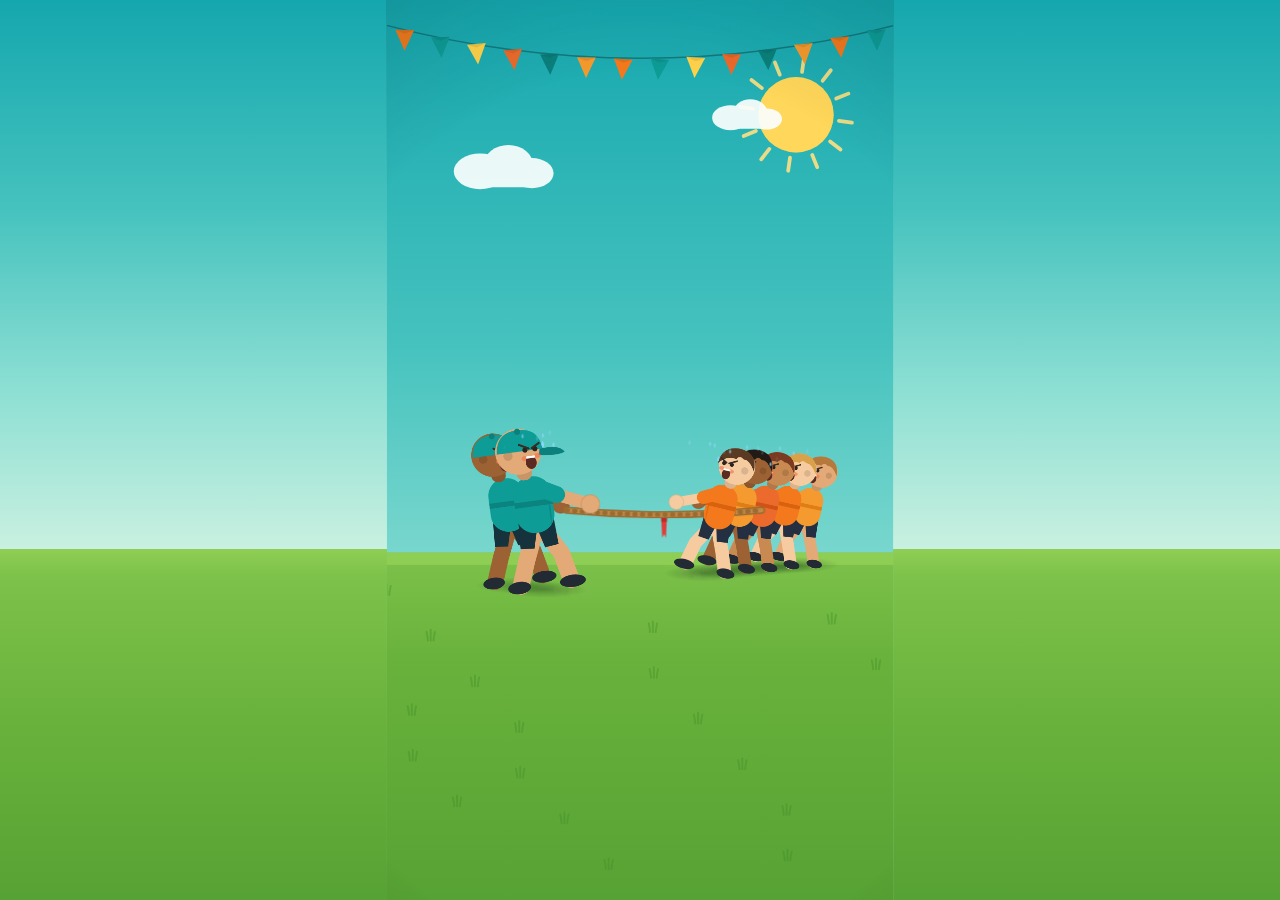
